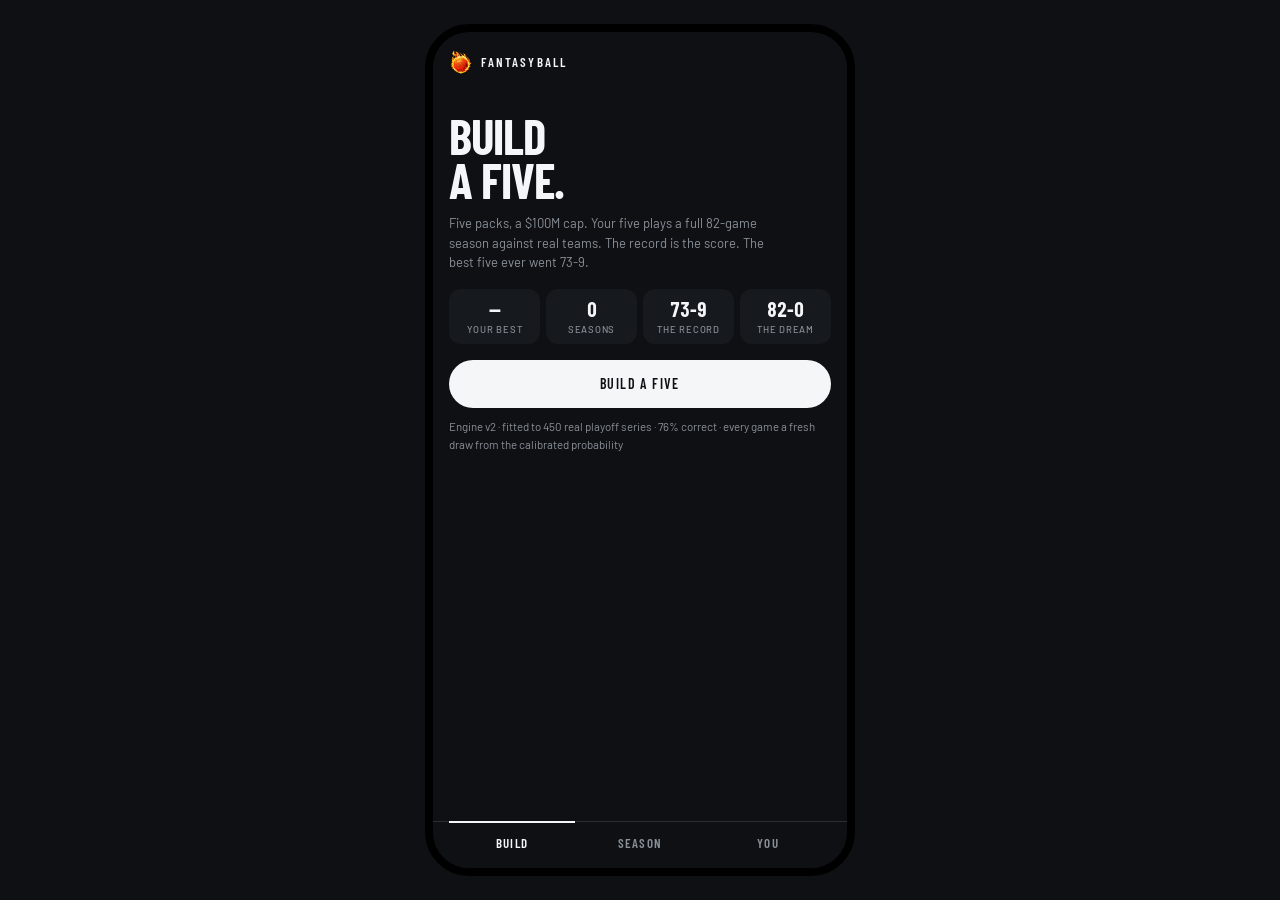
==== index.html @ 0dfe7b35 "v3: season loop, Barlow, embedded fonts" ====
<!doctype html><html lang="en"><head><meta charset="utf-8"><meta name="viewport" content="width=device-width,initial-scale=1,viewport-fit=cover"><title>Fantasyball</title><meta name="theme-color" content="#0E1013">
<!-- fonts are embedded below: Barlow Condensed (display) + Barlow (body), OFL -->
<meta name="apple-mobile-web-app-capable" content="yes"><meta name="apple-mobile-web-app-status-bar-style" content="black-translucent"><meta name="apple-mobile-web-app-title" content="Fantasyball"><meta name="mobile-web-app-capable" content="yes">
<link rel="apple-touch-icon" href="[data-uri]"><link rel="icon" href="[data-uri]">
<link rel="manifest" href="data:application/manifest+json,{&quot;name&quot;:&quot;Fantasyball&quot;,&quot;short_name&quot;:&quot;Fantasyball&quot;,&quot;display&quot;:&quot;standalone&quot;,&quot;background_color&quot;:&quot;%230E1013&quot;,&quot;theme_color&quot;:&quot;%230E1013&quot;,&quot;start_url&quot;:&quot;.&quot;}">
<style>@font-face{font-family:"FBDisp";font-weight:500;font-display:swap;src:url([data-uri]) format("woff2")}
@font-face{font-family:"FBDisp";font-weight:600;font-display:swap;src:url([data-uri]) format("woff2")}
@font-face{font-family:"FBDisp";font-weight:700;font-display:swap;src:url([data-uri]) format("woff2")}
@font-face{font-family:"FBBody";font-weight:400;font-display:swap;src:url([data-uri]) format("woff2")}
@font-face{font-family:"FBBody";font-weight:500;font-display:swap;src:url([data-uri]) format("woff2")}
@font-face{font-family:"FBBody";font-weight:600;font-display:swap;src:url([data-uri]) format("woff2")}
@font-face{font-family:"FBBody";font-weight:700;font-display:swap;src:url([data-uri]) format("woff2")}
/* The approved mockups rendered with the Archivo fonts installed on Jay's machine; the app was
   loading Google's build of the same family, whose digits differ. Prefer the local fonts when
   present, fall through to Google's when not. */
/* ============================================================================
   FANTASYBALL — surface. Graphite and ink, Archivo Narrow numerals, flat panels
   with no borders, one white pill per screen. Hot orange appears only on a stat
   you lead and on the "now" tile. The flame ball is the only warm thing on the
   chrome. See DESIGN.md.
   ============================================================================ */
:root{--bg:#0E1013;--panel:#16191E;--panel2:#1D2127;--line:#2A2F36;--ink:#F5F6F7;--muted:#8A9099;--hot:#FF5A1F;
  --disp:"FBDisp","Barlow Condensed",sans-serif;--body:"FBBody","Barlow",sans-serif;
  /* the tier card keeps its own tokens */
  --gold:#FFD24A;--green:#3FE08A;--pop:#2C6FD1;--line2:#27395E;--mut:#8A9099;--red:#D8112B;--hype:"FBDisp","Barlow Condensed",sans-serif;--cyan:#F5F6F7;--ice:#8A9099;--coral:#FF5A1F;--orange:#FF5A1F;--blue:#2A2F36;--txt:#F5F6F7;--dim:#8A9099;--panel-c:#16191E}
*{box-sizing:border-box;margin:0;padding:0}
html,body{background:var(--bg);color:var(--ink);font-family:var(--body);font-size:16px;-webkit-font-smoothing:antialiased}
#app{min-height:100vh;display:flex;justify-content:center}
.phone{width:100%;max-width:430px;min-height:100vh;position:relative;background:var(--bg);display:flex;flex-direction:column;overflow:hidden}
@media(min-width:700px){#app{padding:24px 0}.phone{min-height:calc(100vh - 48px);border-radius:44px;border:8px solid #000}}
button,input{font:inherit;color:inherit}button{background:none;border:0;cursor:pointer;-webkit-tap-highlight-color:transparent;text-align:left}
.stage{position:relative;flex:1;padding:18px 16px 30px;display:flex;flex-direction:column}.stage>*:not(.court){position:relative}
.court{display:none}

/* chrome */
.top{display:flex;align-items:center;justify-content:space-between;padding:18px 16px 0}
.brand{display:flex;align-items:center;gap:8px;cursor:pointer}.brand .ball{font-size:0;width:24px;height:24px;background:url([data-uri]) center/contain no-repeat;display:block}
.brand b{font:600 13px/1 var(--disp);letter-spacing:.16em}
.streak{font:500 12px/1 var(--body);color:var(--muted)}
.tabs{position:sticky;bottom:0;margin-top:auto;display:flex;gap:2px;padding:0 16px calc(6px + env(safe-area-inset-bottom));background:var(--bg);border-top:1px solid var(--line);z-index:6}
.tabs span{flex:1;text-align:center;font:600 13px/1 var(--disp);letter-spacing:.08em;text-transform:uppercase;color:var(--muted);padding:14px 4px 12px;border-top:2px solid transparent;margin-top:-1px;cursor:pointer}
.tabs span i{display:none}.tabs span.on{color:var(--ink);border-top-color:var(--ink)}

/* type utilities */
.kick{font:600 12px/1 var(--disp);letter-spacing:.08em;text-transform:uppercase;color:var(--muted)}
.h{font:600 39px/.92 var(--disp);letter-spacing:-.01em;text-transform:uppercase}
.sub{font:400 13px/1.55 var(--body);color:var(--muted);margin:10px 0 0}.sub.dim{font-size:11.5px}
.big-cta{margin-top:18px;display:block;width:100%;text-align:center;padding:17px;border-radius:999px;background:var(--ink);color:var(--bg);font:600 14px/1 var(--disp);letter-spacing:.1em;text-transform:uppercase}
.big-cta em{display:block;font:400 11px/1 var(--body);letter-spacing:0;text-transform:none;color:#4a4f57;margin-top:6px;font-style:normal}
.g2{flex:1;padding:14px 10px;border-radius:999px;border:1px solid var(--line);background:transparent;text-align:center;font:600 12.5px/1 var(--disp);letter-spacing:.08em;text-transform:uppercase;color:var(--ink)}
.g2 em{display:block;font:400 10.5px/1.3 var(--body);letter-spacing:0;text-transform:none;color:var(--muted);margin-top:5px;font-style:normal}
.g2.wide{width:100%;margin-top:14px}.g2.hot{background:var(--ink);color:var(--bg);border-color:var(--ink)}.g2.hot em{color:#4a4f57}.g2[disabled]{opacity:.4}
.row2{display:flex;gap:8px;margin-top:10px}
.panel{background:var(--panel);border-radius:16px;padding:14px 16px}

/* record / hero */
.rec{margin-top:22px;display:flex;align-items:flex-end;justify-content:space-between;gap:12px}
.rec .rings{display:none}
.rec .big{font:600 22px/1 var(--disp);letter-spacing:.04em;text-transform:uppercase}
.rec .big small{display:block;font:400 12px/1.4 var(--body);color:var(--muted);letter-spacing:0;text-transform:none;margin-top:7px}
.rec .side{text-align:right;font:400 11px/1.3 var(--body);color:var(--muted);flex:none}.rec .side b{display:block;font:700 31px/1 var(--disp);letter-spacing:-.02em;color:var(--ink);font-variant-numeric:tabular-nums;margin-top:5px}
.tname{display:flex;align-items:baseline;justify-content:space-between;margin-top:22px;gap:8px}.tname b{font:600 20px/1 var(--disp);letter-spacing:.04em;text-transform:uppercase}.tname span{font:400 11px/1 var(--body);color:var(--muted)}
.capline{margin-top:10px;font:400 11px/1 var(--body);color:var(--muted);text-align:right}

/* rows */
.ppl{margin-top:12px;background:var(--panel);border-radius:16px;overflow:hidden}
.pr{display:grid;grid-template-columns:30px 1fr auto;gap:10px;align-items:center;padding:11px 14px;border-top:1px solid var(--line);cursor:pointer;border-left:0}
.pr:first-child{border-top:0}.pr.off{opacity:.4;cursor:default}
.pr .pos{font:600 11px/1 var(--disp);letter-spacing:.06em;color:var(--muted)}
.pr .nm{font:600 15px/1 var(--disp);letter-spacing:.02em;min-width:0}
.pr .nm em{display:block;font:400 11px/1.3 var(--body);color:var(--muted);margin-top:4px;white-space:nowrap;overflow:hidden;text-overflow:ellipsis}
.pr .st{display:flex;flex-direction:column;align-items:flex-end;gap:3px;font-variant-numeric:tabular-nums}
.pr .st i{font:400 10px/1 var(--body);color:var(--muted);font-style:normal;white-space:nowrap}.pr .st i b{font:600 13px/1 var(--disp);color:var(--ink);margin-left:4px}
.pr .st i b.g{color:var(--hot)}.pr .st i b.r{color:var(--muted)}
.pr .pr\${font:700 15px/1 var(--disp);color:var(--ink);font-variant-numeric:tabular-nums}
.ptag{display:inline-block;font:600 9.5px/1 var(--disp);letter-spacing:.08em;text-transform:uppercase;color:var(--muted);margin-right:7px}
.pr.t-holo .pos,.pr.t-gold .pos{color:var(--ink)}

/* team stat cells */
.adv{margin-top:12px;display:grid;grid-template-columns:repeat(4,1fr);background:var(--panel);border-radius:16px;padding:16px 6px;gap:14px 0}
.adv div{text-align:center;cursor:pointer}.adv b{display:block;font:600 22px/1 var(--disp);font-variant-numeric:tabular-nums}.adv b.g{color:var(--hot)}.adv b.r{color:var(--muted)}
.adv i{display:block;font:500 10.5px/1 var(--body);color:var(--muted);margin-top:7px;font-style:normal;letter-spacing:.04em}.adv u{display:none}

/* wheel */
.wheel{margin-top:18px;background:var(--panel);border-radius:16px;height:340px;overflow:hidden;position:relative}
.wheel:before,.wheel:after{content:"";position:absolute;left:0;right:0;height:100px;z-index:2;pointer-events:none}
.wheel:before{top:0;background:linear-gradient(180deg,var(--panel),transparent)}.wheel:after{bottom:0;background:linear-gradient(0deg,var(--panel),transparent)}
.wrow{height:54px;display:flex;align-items:center;gap:12px;padding:0 16px;color:var(--muted);border-bottom:1px solid var(--line);position:relative;border-left:4px solid transparent}
.wrow .dot{width:10px;height:10px;border-radius:50%;flex:none;background:var(--tc1);box-shadow:0 0 0 2px var(--tc2) inset}
.wrow .wyr{font:600 19px/1 var(--disp);width:78px;flex:none;font-variant-numeric:tabular-nums}
.wrow b{flex:1;font:600 19px/1 var(--disp);letter-spacing:.03em;text-transform:uppercase;min-width:0;overflow:hidden;text-overflow:ellipsis;white-space:nowrap}
.wrow em{font:400 12px/1 var(--body);font-style:normal;flex:none}
.wrow.hit{color:var(--ink);background:var(--panel2);border-left-color:var(--tc1);height:60px}.wrow.hit .wyr{color:var(--tc2)}
.wmark{position:absolute;right:10px;top:50%;transform:translateY(-50%);z-index:3;color:var(--hot);font-size:14px}
.lockbtn{margin-top:16px;display:block;width:100%;text-align:center;padding:17px;border-radius:999px;background:var(--ink);color:var(--bg);font:600 14px/1 var(--disp);letter-spacing:.1em;text-transform:uppercase}
.lockbtn:disabled{opacity:.4}.lockbtn em{display:block;font:400 11px/1 var(--body);letter-spacing:0;text-transform:none;color:#4a4f57;margin-top:6px;font-style:normal}
.picked{display:flex;gap:6px;margin-top:14px;flex-wrap:wrap}
.picked span{font:600 12px/1 var(--disp);letter-spacing:.06em;text-transform:uppercase;padding:8px 11px;border-radius:999px;background:var(--panel);color:var(--ink);font-variant-numeric:tabular-nums}

/* pack */
.packwrap{margin-top:20px}
.packtop{padding:16px 16px 0}
.pkseason{font:700 13px/1 var(--disp);letter-spacing:.08em;color:var(--muted);font-variant-numeric:tabular-nums}
.pkteam{font:700 24px/1.05 var(--disp);letter-spacing:.02em;text-transform:uppercase;margin-top:4px}
.pkmeta{display:flex;justify-content:space-between;align-items:baseline;gap:12px;margin-top:9px;font:400 11.5px/1.3 var(--body);color:var(--muted)}
.pkmeta .kboard{display:flex;gap:10px;overflow-x:auto;padding:16px 0 6px;scroll-snap-type:x proximity;scrollbar-width:none}.kboard::-webkit-scrollbar{display:none}
.kcol{flex:none;width:158px;scroll-snap-align:start}.kcol .kc{margin-bottom:10px;min-height:206px}
.kchead{display:flex;align-items:baseline;justify-content:space-between;padding:0 2px 7px;border-bottom:1px solid var(--line);margin-bottom:9px}
.kchead b{font:600 13px/1 var(--disp);letter-spacing:.08em}.kchead i{font:400 11px/1 var(--body);color:var(--muted);font-style:normal}
.kchead.filled b,.kchead.filled i{color:var(--hot)}

/* the v2 tier card, in Archivo Narrow */
  /* ===== card board ===== */
  .kboard{display:flex;gap:10px;overflow-x:auto;padding:2px 12px 12px;scroll-snap-type:x proximity;
    -webkit-overflow-scrolling:touch;scrollbar-width:none;}
  .kboard::-webkit-scrollbar{display:none;}
  .kcol{flex:none;width:152px;scroll-snap-align:start;}
  .kchead{display:flex;align-items:baseline;justify-content:space-between;padding:0 2px 6px;
    border-bottom:1px solid var(--line2);margin-bottom:8px;}
  .kchead b{font-family:var(--hype);font-weight:800;font-size:13px;letter-spacing:.02em;}
  .kchead i{font-style:normal;font:600 9.5px var(--body);color:var(--mut);}
  .kchead.filled b{color:var(--green);}
  .kc{position:relative;border-radius:14px;overflow:hidden;margin-bottom:9px;cursor:pointer;isolation:isolate;
    border:1.5px solid var(--tier);box-shadow:0 5px 18px rgba(0,0,0,.45);transition:transform .1s,opacity .18s;}
  .kc:active{transform:scale(.975);}
  .kc.no{opacity:.34;cursor:not-allowed;} .kc.gone{opacity:.2;cursor:not-allowed;}
  .kbg{position:absolute;inset:0;z-index:-2;background:var(--bgc);}
  .kc:before{content:"";position:absolute;inset:0;z-index:-1;opacity:.45;
    background:linear-gradient(118deg,transparent 12%,rgba(255,255,255,.2) 34%,transparent 52%);}
  .kc.holo:before{opacity:.85;background:linear-gradient(118deg,rgba(44,111,209,.32),rgba(77,168,255,.24) 34%,
    rgba(255,210,74,.26) 62%,rgba(255,106,26,.28));}
  .khead{position:relative;z-index:2;display:flex;align-items:center;justify-content:space-between;padding:8px 9px 2px;}
  .kovr{display:flex;align-items:baseline;gap:3px;}
  .kovr b{font-family:var(--hype);font-weight:800;font-size:16px;letter-spacing:-.02em;line-height:1;}
  .kovr span{font:700 6.5px var(--body);letter-spacing:.1em;color:rgba(255,255,255,.55);}
  .kovr b.kdef{margin-left:5px;color:#8FC4FF;}
  .rovr.def{color:#8FC4FF;} .dovr small,.pkovr small{font-size:.7em;color:#8FC4FF;font-weight:700;} .pheadovr b small{font-size:14px;color:var(--mut);margin:0 1px;}
  .kprice{font-family:var(--hype);font-weight:800;font-size:16px;letter-spacing:-.03em;color:var(--gold);line-height:1;}
  .kprice small{font-size:8px;} .kprice.over{color:var(--red);}
  .kval{position:absolute;left:0;top:0;bottom:0;width:3px;background:var(--gold);z-index:3;}
  .kbody{position:relative;z-index:2;padding:2px 9px 9px;}
  .kname{font-family:var(--hype);font-weight:800;font-size:17px;line-height:1;letter-spacing:-.03em;text-transform:uppercase;}
  .kmeta{display:flex;align-items:center;gap:5px;margin-top:4px;flex-wrap:wrap;}
  .kfirst{font:600 9.5px var(--body);color:rgba(255,255,255,.62);}
  .kjer{font:700 9px var(--disp);color:rgba(255,255,255,.4);}
  .kpos{font:700 7px var(--body);letter-spacing:.08em;padding:2px 5px;border-radius:4px;
    background:rgba(255,255,255,.14);color:rgba(255,255,255,.85);}
  .kacc{display:flex;gap:3px;margin-top:6px;height:15px;overflow:hidden;white-space:nowrap;}
  .koff{margin-top:6px;font:700 8.5px var(--body);letter-spacing:.05em;color:var(--gold);
    background:rgba(255,210,74,.12);border:1px solid rgba(255,210,74,.3);border-radius:5px;padding:3px 5px;}
  .koff b{color:#fff;}
  .acc{font:700 6.5px var(--body);letter-spacing:.09em;padding:2px 5px;border-radius:4px;
    border:1px solid rgba(255,255,255,.24);color:rgba(255,255,255,.8);white-space:nowrap;}
  .acc.mvp{background:var(--gold);border-color:var(--gold);color:#191203;font-weight:800;}
  .kbig{display:flex;margin-top:9px;border-top:1px solid rgba(255,255,255,.13);padding-top:8px;}
  .kbig div{flex:1;text-align:center;}
  .kbig b{display:block;font-family:var(--hype);font-weight:800;font-size:18px;letter-spacing:-.03em;line-height:1;}
  .kbig span{display:block;font:700 6.5px var(--body);letter-spacing:.11em;color:rgba(255,255,255,.5);margin-top:2px;}
  .ksml{display:flex;margin-top:7px;padding-top:6px;border-top:1px solid rgba(255,255,255,.09);}
  .ksml div{flex:1;text-align:center;}
  .ksml b{display:block;font:700 11.5px var(--body);line-height:1;color:#ded8ff;}
  .ksml span{display:block;font:700 6px var(--body);letter-spacing:.1em;color:rgba(255,255,255,.4);margin-top:2px;}
  .ksigned{position:absolute;inset:0;z-index:4;display:grid;place-items:center;background:rgba(8,6,24,.55);
    font-family:var(--hype);font-weight:800;font-size:12px;letter-spacing:.14em;color:var(--pop);transform:rotate(-9deg);}
    .krole{font:800 8px var(--body);letter-spacing:.1em;color:var(--gold);
    background:rgba(255,210,74,.13);border:1px solid rgba(255,210,74,.3);
    border-radius:5px;padding:3px 7px;white-space:nowrap;max-width:66%;overflow:hidden;text-overflow:ellipsis;}
  .kcovtag{font:800 6.5px var(--body);letter-spacing:.1em;color:#FFB27A;
    background:rgba(255,154,77,.16);border:1px solid rgba(255,154,77,.34);
    border-radius:4px;padding:2px 5px;margin-left:4px;}

/* ===== card, v1 proportions: role + price, first over LAST, meta, three big, four small ===== */
.kc{color:var(--ink);display:flex;flex-direction:column;border-radius:14px}
.kc.t-holo{border-color:#F5C518;box-shadow:0 0 0 1px rgba(245,197,24,.3),0 6px 20px rgba(0,0,0,.5)}
.kc.t-gold{border-color:#C9A227;border-width:2px}.kc.t-silver{border-color:#9AA5B1;border-width:1.5px}.kc.t-bronze{border-color:#A9713B;border-width:1.5px}
.kc .khead{padding:9px 10px 0}
.kc .krole{font:800 8px var(--body);letter-spacing:.11em;color:var(--tier);background:color-mix(in srgb,var(--tier) 13%,transparent);border:1px solid color-mix(in srgb,var(--tier) 42%,transparent);border-radius:5px;padding:3px 7px}
.kc .kprice{font-family:var(--hype);font-weight:800;font-size:17px;letter-spacing:-.03em;color:var(--gold)}.kc .kprice small{font-size:8px}
.kc .kbody{padding:7px 10px 10px;display:flex;flex-direction:column;flex:1}
.kc .kfirst{font:500 11px/1 var(--body);color:rgba(255,255,255,.55)}
.kc .kname{font-family:var(--hype);font-weight:800;font-size:21px;line-height:1;letter-spacing:-.035em;text-transform:uppercase;margin-top:3px;display:block;height:auto}
.kc .kname.n14{font-size:19px}.kc .kname.n17{font-size:16px;letter-spacing:-.045em}.kc .kname.n21{font-size:14px;letter-spacing:-.05em}
.kc .kmeta{display:flex;align-items:center;gap:6px;margin-top:6px;height:16px}
.kc .kjer{font:700 10px var(--body);color:rgba(255,255,255,.38)}
.kc .kpos{font:700 7.5px var(--body);letter-spacing:.09em;padding:3px 6px;border-radius:4px;background:rgba(255,255,255,.13);color:rgba(255,255,255,.8)}
.kc .kacc{display:none}
.kc .koff{margin-top:6px;height:20px;display:flex;align-items:center;font:700 8.5px var(--body);letter-spacing:.05em;color:var(--gold);background:rgba(255,210,74,.1);border:1px solid rgba(255,210,74,.28);border-radius:5px;padding:0 6px}
.kc .koff.empty{display:none}
.kc .kbig{margin-top:auto;padding-top:12px;border-top:1px solid rgba(255,255,255,.13)}
.kc .kbig b{font-family:var(--hype);font-weight:800;font-size:24px;letter-spacing:-.04em}
.kc .kbig span{font:700 6.5px var(--body);letter-spacing:.13em;color:rgba(255,255,255,.45);margin-top:4px}
.kc .ksml{margin-top:10px;padding-top:9px;border-top:1px solid rgba(255,255,255,.1)}
.kc .ksml b{font:700 13px var(--body);color:rgba(255,255,255,.92)}
.kc .ksml span{font:700 6px var(--body);letter-spacing:.11em;color:rgba(255,255,255,.38);margin-top:3px}
.kc.gone{opacity:.24}.kc.no{opacity:.34}

.kc.gone{opacity:.3}.kc.no{opacity:.34;cursor:default}

/* bracket / run */
.brk{margin-top:14px;display:flex;flex-direction:column;gap:8px}
.rnd{display:grid;grid-template-columns:56px 1fr;gap:10px;align-items:stretch}
.rnd .rl{font:600 11px/1 var(--disp);letter-spacing:.08em;text-transform:uppercase;color:var(--muted);writing-mode:vertical-rl;transform:rotate(180deg);text-align:center}
.rnd.won .rl{color:var(--ink)}.rnd.lost .rl,.rnd.now .rl{color:var(--hot)}
.ser{background:var(--panel);border-radius:16px;padding:13px 14px;display:grid;grid-template-columns:1fr auto;gap:8px;align-items:center}
.ser b{font:600 15px/1 var(--disp);letter-spacing:.04em;text-transform:uppercase}.ser b em{font:400 11px/1 var(--body);color:var(--muted);font-style:normal;margin-left:7px;text-transform:none;letter-spacing:0}
.ser .g{display:flex;gap:4px;margin-top:8px}.ser .g i{width:16px;height:6px;border-radius:3px;background:var(--panel2)}.ser .g i.w{background:var(--ink)}.ser .g i.l{background:var(--line)}
.ser .sc{font:700 22px/1 var(--disp);font-variant-numeric:tabular-nums;text-align:right}.ser .sc.l{color:var(--muted)}.ser .sc small{display:block;font:400 10px/1 var(--body);color:var(--muted);margin-top:5px}
.rnd.sealed .ser{opacity:.45}.rnd.sealed .ser b{color:var(--muted)}
.hero{background:var(--panel);border-radius:16px;overflow:hidden}
.hh{padding:16px 16px 10px}.hteam{font:600 28px/.95 var(--disp);letter-spacing:.02em;text-transform:uppercase;margin-top:8px;cursor:pointer}
.hyr{margin-top:8px;font:400 11.5px/1.4 var(--body);color:var(--muted);font-variant-numeric:tabular-nums}.hyr b{color:var(--ink);font-weight:600}
.hstats{display:grid;grid-template-columns:repeat(4,1fr);padding:6px 10px 2px}.hstats div{text-align:center;padding:8px 2px}
.hstats b{display:block;font:700 22px/1 var(--disp);font-variant-numeric:tabular-nums}.hstats b.g{color:var(--hot)}.hstats b.r{color:var(--muted)}
.hstats i{display:block;font:500 10px/1 var(--body);color:var(--muted);margin-top:6px;font-style:normal;letter-spacing:.04em}
.hread{margin:8px 16px 0;font:400 12px/1.55 var(--body);color:var(--muted)}.hread b{color:var(--ink);font-weight:600}
.hcta{margin:14px 16px 16px;display:flex;gap:8px}.hcta span{flex:1;text-align:center;padding:15px 8px;border-radius:999px;font:600 12.5px/1 var(--disp);letter-spacing:.08em;text-transform:uppercase;cursor:pointer}
.hcta .p{background:var(--ink);color:var(--bg)}.hcta .s{border:1px solid var(--line);color:var(--ink)}
.muwrap{margin:12px 12px 0;background:var(--panel2);border-radius:16px;overflow:hidden}
.muhead{display:flex;justify-content:space-between;padding:10px 14px 6px;font:600 10.5px/1 var(--disp);letter-spacing:.08em;text-transform:uppercase;color:var(--muted)}
.murow{display:grid;grid-template-columns:1fr 34px 1fr;align-items:center;border-top:1px solid var(--line)}.murow>i{text-align:center;font:600 10.5px/1 var(--disp);color:var(--muted);font-style:normal}
.mu{padding:10px 14px;cursor:pointer;min-width:0}.mu.b{text-align:right}
.mu b{display:block;font:600 14px/1 var(--disp);letter-spacing:.03em;text-transform:uppercase;white-space:nowrap;overflow:hidden;text-overflow:ellipsis}
.mu em{display:block;font:400 11px/1.3 var(--body);color:var(--muted);font-style:normal;margin-top:4px;white-space:nowrap;overflow:hidden;text-overflow:ellipsis}
.mu .ptag{margin:0 6px 0 0}.mu.b .ptag{margin:0 0 0 6px}
.proj{grid-column:1/-1;display:flex;margin-top:10px}.proj div{flex:1;text-align:center;font:500 10px/1 var(--body);color:var(--muted);letter-spacing:.04em}
.proj div b{display:block;font:700 20px/1 var(--disp);color:var(--ink);margin-bottom:6px;font-variant-numeric:tabular-nums}.proj div b.g{color:var(--hot)}.proj div b.r{color:var(--muted)}
.cta2{grid-column:1/-1;display:flex;gap:8px;margin-top:12px}.cta2 span{flex:1;text-align:center;padding:14px 8px;border-radius:999px;font:600 12.5px/1 var(--disp);letter-spacing:.08em;text-transform:uppercase;cursor:pointer}
.cta2 .p{background:var(--ink);color:var(--bg)}.cta2 .s{border:1px solid var(--line);color:var(--ink)}
.sc3{grid-column:1/-1;font:400 11.5px/1.5 var(--body);color:var(--muted);margin-top:8px}.sc3 b{color:var(--ink);font-weight:600}

/* result */
.lost{margin-top:14px;background:var(--panel);border-radius:16px;overflow:hidden}
.lost .lh{padding:16px}.lost .lk{font:600 11.5px/1 var(--disp);letter-spacing:.08em;text-transform:uppercase;color:var(--muted)}
.lost .lt{font:700 39px/1 var(--disp);letter-spacing:-.02em;margin-top:8px;font-variant-numeric:tabular-nums}
.lost .lt small{display:block;font:400 12px/1.4 var(--body);color:var(--muted);letter-spacing:0;margin-top:8px}
.lost.win .lt{color:var(--hot)}
.les{border-top:1px solid var(--line)}.lesh{padding:12px 16px 2px;font:600 11.5px/1 var(--disp);letter-spacing:.08em;text-transform:uppercase;color:var(--muted)}
.lr{display:grid;grid-template-columns:50px 1fr;gap:12px;padding:11px 16px;border-top:1px solid var(--line);align-items:start}
.lr b{font:700 18px/1 var(--disp);font-variant-numeric:tabular-nums;color:var(--muted)}.lr b.g{color:var(--hot)}.lr b.r{color:var(--ink)}
.lr .k{font:600 12px/1 var(--disp);letter-spacing:.06em;text-transform:uppercase}.lr .k u{text-decoration:none;border-bottom:1px solid var(--line);cursor:pointer}
.lr .t{font:400 11.5px/1.5 var(--body);color:var(--muted);margin-top:5px}
.swap{margin:12px 16px 0;background:var(--panel2);border-radius:16px;overflow:hidden}
.swap .sh{padding:11px 14px 4px;font:600 11px/1 var(--disp);letter-spacing:.08em;text-transform:uppercase;color:var(--hot)}
.swap .pair{display:grid;grid-template-columns:1fr 26px 1fr;align-items:center;padding:6px 14px 10px;gap:6px}
.swap .pc b{display:block;font:600 14px/1 var(--disp);letter-spacing:.03em;text-transform:uppercase}.swap .pc em{display:block;font:400 10.5px/1.4 var(--body);color:var(--muted);font-style:normal;margin-top:5px}
.swap .pc.in b{color:var(--hot)}.swap .arr{text-align:center;color:var(--muted)}
.swap .why{padding:0 14px 12px;font:400 11.5px/1.5 var(--body);color:var(--muted)}.swap .why b{color:var(--ink);font-weight:600}.swap .why .m{color:var(--hot);font-weight:700;font-family:var(--disp)}

/* record card */
.tierlab{display:flex;justify-content:space-between;margin:18px 0 0;font:600 11px/1 var(--disp);letter-spacing:.08em;text-transform:uppercase;color:var(--muted)}.tierlab b{color:var(--ink);font-variant-numeric:tabular-nums}
.heat{margin-top:10px;display:grid;grid-template-columns:repeat(6,1fr);gap:6px}
.heat div{aspect-ratio:1;border-radius:8px;display:flex;flex-direction:column;align-items:center;justify-content:center;font:600 11px/1 var(--disp);background:var(--panel);color:var(--muted);position:relative;cursor:pointer}
.heat div i{font:400 9px/1 var(--body);font-style:normal;margin-top:4px;opacity:.8}
.heat div.p:after{content:"";position:absolute;right:5px;top:5px;width:5px;height:5px;border-radius:50%;background:currentColor}
.heat .w1{background:var(--panel2);color:var(--ink)}.heat .w2{background:#3b3f46;color:var(--ink)}.heat .w3{background:var(--ink);color:var(--bg)}
.heat .l1,.heat .l2,.heat .l3{background:var(--panel);color:var(--muted)}.heat .l3{opacity:.55}
.heat .cf{background:var(--panel);color:var(--hot);outline:1px solid var(--hot);outline-offset:-1px}
.legend2{display:flex;gap:14px;margin-top:12px;font:400 10.5px/1 var(--body);color:var(--muted);flex-wrap:wrap}.legend2 i{display:inline-block;width:9px;height:9px;border-radius:2px;margin-right:5px;vertical-align:-1px}

/* search */
.search{margin-top:14px;width:100%;padding:14px 16px;border-radius:16px;border:0;background:var(--panel);color:var(--ink);font:400 14px var(--body)}.search::placeholder{color:var(--muted)}

/* sheets */
.scrim{position:fixed;inset:0;background:rgba(14,16,19,.72);z-index:8}
.sheet{position:fixed;left:50%;transform:translateX(-50%);width:100%;max-width:430px;bottom:0;z-index:9;border-radius:16px 16px 0 0;background:var(--panel);padding:14px 16px calc(16px + env(safe-area-inset-bottom));max-height:92vh;overflow:auto}
.sheet .grab{width:36px;height:4px;border-radius:2px;background:var(--line);margin:0 auto 14px}
.sheet .sk{font:500 12px/1 var(--body);color:var(--muted)}
.sheet .sn{font:600 31px/.95 var(--disp);letter-spacing:-.01em;text-transform:uppercase;margin-top:8px}.sheet .sn small{font:400 13px/1 var(--body);color:var(--muted);text-transform:none;letter-spacing:0;margin-left:8px}
.sheet .sd{font:400 12.5px/1.55 var(--body);color:var(--muted);margin-top:10px}.sheet .sd b{color:var(--ink);font-weight:600}
.sheet .form{margin-top:10px;padding:10px 12px;border-radius:8px;background:var(--panel2);font:500 12px/1 var(--body);color:var(--muted);font-variant-numeric:tabular-nums}
.dist{margin-top:16px;position:relative;height:64px;display:flex;align-items:flex-end;gap:3px}.dist i{flex:1;background:var(--panel2);border-radius:2px 2px 0 0;display:block;min-height:1px}
.dist .mk{position:absolute;top:0;bottom:0;width:2px;background:var(--hot)}.dist .mk b{position:absolute;top:-16px;left:6px;font:600 10px/1 var(--disp);color:var(--hot);white-space:nowrap}
.dist .mk.y{background:var(--ink)}.dist .mk.y b{color:var(--ink)}
.dl{display:flex;justify-content:space-between;font:400 10.5px/1 var(--body);color:var(--muted);margin-top:8px}

/* player sheet */
.sheet.ps{padding:0;display:flex;flex-direction:column;max-height:92vh;overflow:hidden}
.psbody{padding:0 0 10px;overflow:auto;flex:1}
.psfoot{padding:12px 16px calc(14px + env(safe-area-inset-bottom));background:var(--panel);border-top:1px solid var(--line);display:flex;gap:8px}.psfoot .g2{margin:0}.psfoot .row2{margin:0;flex:1}
.band{padding:16px 16px 15px;background:var(--club);position:relative;overflow:hidden}
.band .grab{background:rgba(255,255,255,.45)}
.band .jer{position:absolute;right:14px;top:8px;font:700 72px/1 var(--disp);color:rgba(255,255,255,.16);letter-spacing:-.03em}
.ph2{display:flex;justify-content:space-between;align-items:flex-start;gap:10px;position:relative}
.ph2 .kick{color:rgba(255,255,255,.78)}
.pn2{font:600 34px/.9 var(--disp);letter-spacing:-.005em;text-transform:uppercase;margin-top:6px;color:#fff}
.pn2 span{display:block;font:400 13px/1 var(--body);color:rgba(255,255,255,.78);text-transform:none;letter-spacing:0;margin-bottom:5px}
.price2{text-align:right;flex:none}.price2 b{display:block;font:700 25px/1 var(--disp);color:#fff;font-variant-numeric:tabular-nums}.price2 b.dim{opacity:.5}.price2 i{display:block;font:400 10.5px/1 var(--body);color:rgba(255,255,255,.7);margin-top:5px;font-style:normal}
.badges{display:flex;gap:6px;align-items:center;margin-top:12px;flex-wrap:wrap;position:relative}
.role{font:600 11px/1 var(--disp);letter-spacing:.08em;text-transform:uppercase;padding:7px 11px;border-radius:999px;border:1px solid rgba(255,255,255,.55);color:#fff;background:none}
.acc2{font:700 11px/1 var(--disp);letter-spacing:.06em;text-transform:uppercase;padding:7px 11px;border-radius:999px;background:#fff;color:#111}
.tierchip{margin-left:auto;font:500 11px/1 var(--body);color:rgba(255,255,255,.78)}
.avg{margin:14px 16px 0;display:grid;grid-template-columns:repeat(6,1fr);background:var(--panel2);border-radius:16px;padding:15px 4px}
.avg div{text-align:center}.avg b{display:block;font:600 25px/1 var(--disp);font-variant-numeric:tabular-nums}.avg i{display:block;font:500 10px/1 var(--body);color:var(--muted);margin-top:7px;font-style:normal;letter-spacing:.05em}
.avgcap{margin:9px 16px 0;display:flex;justify-content:space-between;font:400 10.5px/1.4 var(--body);color:var(--muted);gap:8px;flex-wrap:wrap;font-variant-numeric:tabular-nums}
.grp2{margin:18px 16px 0;padding-left:0;border:0}
.gh2{display:flex;justify-content:space-between;align-items:baseline;font:600 11.5px/1 var(--disp);letter-spacing:.08em;text-transform:uppercase}.gh2 b{color:var(--muted)}.gh2 span{font:400 11px/1 var(--body);color:var(--muted);letter-spacing:0;text-transform:none}
.bar2{display:grid;grid-template-columns:58px 1fr 46px;align-items:center;gap:10px;margin-top:10px;cursor:pointer}
.bar2 .bl{font:400 12px/1 var(--body);color:var(--muted)}
.trk2{height:5px;border-radius:3px;background:var(--panel2);position:relative}.trk2 i{position:absolute;left:0;top:0;bottom:0;border-radius:3px;background:var(--ink)}
.trk2 u{position:absolute;top:-3px;bottom:-3px;width:2px;background:var(--muted)}
.trk2 b{position:absolute;right:-46px;top:-5px;width:44px;text-align:right;font:600 14px/1 var(--disp);color:var(--ink);font-variant-numeric:tabular-nums}
.bar2.lead .trk2 i{background:var(--hot)}.bar2.lead .trk2 b{color:var(--hot)}
.legend3{margin:14px 16px 0;font:400 10.5px/1.4 var(--body);color:var(--muted)}.legend3 i{display:inline-block;width:10px;height:2px;background:var(--muted);vertical-align:3px;margin-right:5px}.legend3 span+span{margin-left:12px}
.sw{margin:18px 16px 0;display:grid;grid-template-columns:1fr 1fr;gap:12px}
.swc{border-left:3px solid var(--hot);padding-left:11px}.swc b{display:block;font:600 11.5px/1 var(--disp);letter-spacing:.08em;text-transform:uppercase;color:var(--hot);margin-bottom:8px}
.swc span{display:block;font:500 12px/1.5 var(--body);color:var(--ink);margin-top:5px}.swc span:before{content:"+ ";color:var(--hot);font-weight:700}
.swc.w{border-left-color:var(--line)}.swc.w b{color:var(--muted)}.swc.w span{color:var(--muted);font-weight:400}.swc.w span:before{content:"– ";color:var(--muted)}
.grid{margin:14px 16px 0;display:grid;grid-template-columns:repeat(4,1fr);gap:12px 8px}
.grid div{text-align:center;cursor:pointer}.grid b{display:block;font:600 16px/1 var(--disp);font-variant-numeric:tabular-nums}.grid b.g{color:var(--hot)}.grid b.r{color:var(--muted)}
.grid i{display:block;font:500 10px/1 var(--body);color:var(--muted);margin-top:6px;font-style:normal}.grid em{display:block;font:400 9.5px/1 var(--body);color:var(--muted);opacity:.7;margin-top:4px;font-style:normal}
.cardwrap{margin:0 0 4px;display:none}
.serbox,.hist,.hbar,.sernote{display:none}
/* score bug */
.bug{background:var(--panel2);border-radius:16px;padding:16px 14px;display:grid;grid-template-columns:1fr auto 1fr;align-items:start;gap:8px}
.bug .side{min-width:0}.bug .side.r{text-align:right}
.bug .nm{font:600 14px/1 var(--disp);letter-spacing:.06em;text-transform:uppercase;white-space:nowrap;overflow:hidden;text-overflow:ellipsis}
.bug .nm i{display:inline-block;width:10px;height:10px;border-radius:50%;margin-right:7px;font-style:normal;vertical-align:-1px}
.bug .sub{height:16px;overflow:hidden;white-space:nowrap;font:400 11px/16px var(--body);color:var(--muted);margin-top:5px}
.bug .sc{font:700 44px/1 var(--disp);font-variant-numeric:tabular-nums;margin-top:10px;letter-spacing:-.02em}
.bug .mid{text-align:center;font:400 11px/1.45 var(--body);color:var(--muted);padding:2px 6px 0;flex:none}
.bugcap{display:flex;justify-content:space-between;gap:10px;margin:10px 2px 0;font:400 11px/1.3 var(--body);color:var(--muted)}
.hero .hcta{margin-top:14px}.hero .hcta .g2.wide{margin-top:8px}
/* ===== card: v1 look — tier body, card ratio, stats pinned low, ⓘ overlay ===== */
.kc{aspect-ratio:auto;color:#fff}
.kc .kacc{display:flex;gap:3px;margin-top:6px;height:15px;overflow:hidden;white-space:nowrap}.kc .kacc:empty{display:none}.kc.noacc .kacc{display:none}
.kc .kstats{margin-top:auto}.kc .kbig{margin-top:0}
.kc .kinfo{position:absolute;right:8px;bottom:8px;z-index:5;width:22px;height:22px;border-radius:50%;border:1px solid rgba(255,255,255,.35);background:rgba(0,0,0,.45);color:#fff;font:700 11px/1 var(--body);display:grid;place-items:center;cursor:pointer;padding:0}
.kc .kinfo:active{background:rgba(255,255,255,.2)}
.five5{margin-top:18px;display:grid;grid-template-columns:repeat(5,1fr);gap:6px}
.f5{background:var(--panel);border-radius:12px;padding:9px 6px;text-align:center;min-height:56px}.f5.on{background:var(--panel2);cursor:pointer}
.f5 i{display:block;font:600 10px/1 var(--disp);letter-spacing:.08em;color:var(--muted);font-style:normal}.f5 b{display:block;font:600 12px/1.1 var(--disp);margin-top:6px;white-space:nowrap;overflow:hidden;text-overflow:ellipsis}.f5 b.open{color:var(--muted);font-weight:400}.f5 em{display:block;font:400 10px/1 var(--body);color:var(--muted);margin-top:3px;font-style:normal;font-variant-numeric:tabular-nums}
.f5.on i{color:var(--hot)}
/* ===== pick screen v5 — wash, two-line header, dock ===== */
.stage.draft{padding:8px 16px 150px}
.phone.drafting{background:linear-gradient(180deg,color-mix(in srgb,var(--c1) 34%,var(--bg)) 0%,color-mix(in srgb,var(--c1) 10%,var(--bg)) 260px,var(--bg) 520px)}
.phone.drafting .top{background:transparent}
.hdY{margin-top:6px;display:flex;justify-content:space-between;align-items:flex-end}
.hdY .n{font:600 13px/1 var(--disp);letter-spacing:.14em;text-transform:uppercase;color:var(--muted)}.hdY .n i{display:inline-block;width:10px;height:10px;border-radius:50%;background:var(--c1);margin-right:8px;vertical-align:1px}
.hdY .nn,.hdY .yr{font:700 39px/.9 var(--disp);letter-spacing:-.01em;text-transform:uppercase;margin-top:4px;font-variant-numeric:tabular-nums}.hdY .yr{color:var(--muted)}
.dock{position:fixed;left:50%;transform:translateX(-50%);width:100%;max-width:430px;bottom:0;z-index:7;background:var(--panel);border-radius:22px 22px 0 0;padding:12px 12px calc(14px + env(safe-area-inset-bottom))}
.dock .cap{display:flex;justify-content:space-between;align-items:baseline;margin-bottom:10px;padding:0 4px;font:400 11px/1 var(--body);color:var(--muted)}.dock .cap b{font:700 22px/1 var(--disp);color:var(--ink);font-variant-numeric:tabular-nums}
.dock .five5{margin-top:0}.dock .f5{background:var(--panel2)}.dock .f5.on{background:var(--bg)}
.stage.draft ~ .tabs{display:none}
.kboard{margin-top:16px}.kchead{padding:0 2px 8px}.kchead b{font:600 13px/1 var(--disp);letter-spacing:.08em}.kchead i{font:400 11px/1 var(--body);color:var(--muted);font-style:normal}
/* card v5 */
.kc .khead{justify-content:space-between;align-items:center}
.kc .kprice{font-family:var(--disp);font-weight:700;font-size:17px;letter-spacing:0;color:#fff;font-variant-numeric:tabular-nums}.kc .kprice small{font-size:9px}
.kc .kdots{font:700 14px/1 var(--disp);letter-spacing:.06em;color:rgba(255,255,255,.55);background:none;border:0;padding:2px 0 2px 8px;cursor:pointer}
.kc .kname{font-family:var(--disp);font-weight:600;font-size:22px;letter-spacing:.01em;height:24px}
.kc .kname.n14{letter-spacing:-.01em}.kc .kname.n17{letter-spacing:-.02em;font-size:20px}.kc .kname.n21{letter-spacing:-.03em;font-size:17px}
.kc .kfirst{font:500 11px/1 var(--body);color:rgba(255,255,255,.75)}
.ktag{margin-top:6px;height:20px}.ktag span{display:inline-block;font:700 8.5px var(--body);letter-spacing:.12em;text-transform:uppercase;padding:4px 7px;border-radius:5px;background:rgba(255,255,255,.14);color:#fff;white-space:nowrap}
.kmeta3{margin-top:7px;font:500 10px var(--body);color:rgba(255,255,255,.62);letter-spacing:.02em;height:14px;white-space:nowrap;overflow:hidden}.kmeta3 b{color:#fff}
.kc .kbig b{font-family:var(--disp);font-weight:700;font-size:21px;letter-spacing:0;font-variant-numeric:tabular-nums}.kc .kbig span{font:700 8px var(--body);letter-spacing:.14em;color:rgba(255,255,255,.7);margin-top:4px}
.kc .ksml b{font-family:var(--disp);font-weight:600;font-size:13px;font-variant-numeric:tabular-nums}.kc .ksml span{font:700 7.5px var(--body);letter-spacing:.12em;color:rgba(255,255,255,.62);margin-top:3px}
.kc .kmeta,.kc .kacc,.kc .koff,.kc .kinfo,.kc .krole{display:none}
/* profile v2 */
.sheet.ps.wash{background:linear-gradient(180deg,color-mix(in srgb,var(--c1) 34%,#0A1430) 0%,color-mix(in srgb,var(--c1) 10%,#0A1430) 220px,#0A1430 420px)}
.ph{margin-top:6px}.ph .r1{display:flex;justify-content:space-between;align-items:baseline;font:600 13px/1 var(--disp);letter-spacing:.14em;text-transform:uppercase;color:var(--muted)}.ph .r1 i{display:inline-block;width:10px;height:10px;border-radius:50%;background:var(--c1);margin-right:8px;vertical-align:1px}
.ph .first{font:500 14px/1 var(--body);color:var(--muted);margin-top:10px}
.ph .r2{display:flex;justify-content:space-between;align-items:baseline;margin-top:4px;gap:10px}.ph .r2 b{font:700 39px/.9 var(--disp);letter-spacing:-.01em;text-transform:uppercase;font-variant-numeric:tabular-nums;min-width:0}.ph .r2 b:first-child{white-space:nowrap;overflow:hidden;text-overflow:ellipsis}
.tagline{display:flex;align-items:center;gap:10px;margin-top:12px}.tagline .ktag{margin:0;height:auto}.tagline .ktag span{background:var(--ink);color:var(--bg);font-size:9.5px}.tagline em{font:500 12px/1 var(--body);color:var(--muted);font-style:normal}
.rolewhy{margin:8px 0 0;font:400 12px/1.45 var(--body);color:var(--muted)}
.ps .avg{margin-top:14px}

/* card type, pinned: no synthesized weights, gold money, bold names */
.kc .kname,.kc .kname.n14,.kc .kname.n17,.kc .kname.n21{font-family:var(--disp);font-weight:700}
.kc .kprice{font-family:var(--disp);font-weight:700;color:var(--gold)}.kc .kprice small{color:var(--gold)}
.kc .kbig b{font-family:var(--disp);font-weight:700;font-size:21px;letter-spacing:0}
.kc .ksml b{font-family:var(--disp);font-weight:600}
.kchead b{font-family:var(--disp);font-weight:600}

/* ===== card CSS lifted verbatim from the approved mockup (v4-12, option a) ===== */
.khead{position:relative;z-index:2;display:flex;align-items:center;justify-content:space-between;padding:8px 9px 2px;}
.kprice{font-family:var(--hype);font-weight:800;font-size:16px;letter-spacing:-.03em;color:var(--gold);line-height:1;}
.kprice small{font-size:8px;}
.kbody{position:relative;z-index:2;padding:2px 9px 9px;}
.kname{font-family:var(--hype);font-weight:800;font-size:17px;line-height:1;letter-spacing:-.03em;text-transform:uppercase;}
.kmeta{display:flex;align-items:center;gap:5px;margin-top:4px;flex-wrap:wrap;}
.kfirst{font:600 9.5px var(--body);color:rgba(255,255,255,.62);}
.kjer{font:700 9px var(--disp);color:rgba(255,255,255,.4);}
.kpos{font:700 7px var(--body);letter-spacing:.08em;padding:2px 5px;border-radius:4px;
    background:rgba(255,255,255,.14);color:rgba(255,255,255,.85);}
.kbig{display:flex;margin-top:9px;border-top:1px solid rgba(255,255,255,.13);padding-top:8px;}
.kbig div{flex:1;text-align:center;}
.kbig b{display:block;font-family:var(--hype);font-weight:800;font-size:18px;letter-spacing:-.03em;line-height:1;}
.kbig span{display:block;font:700 6.5px var(--body);letter-spacing:.11em;color:rgba(255,255,255,.5);margin-top:2px;}
.ksml{display:flex;margin-top:7px;padding-top:6px;border-top:1px solid rgba(255,255,255,.09);}
.ksml div{flex:1;text-align:center;}
.ksml b{display:block;font:700 11.5px var(--body);line-height:1;color:#ded8ff;}
.ksml span{display:block;font:700 6px var(--body);letter-spacing:.1em;color:rgba(255,255,255,.4);margin-top:2px;}
.kmeta2{display:flex;gap:5px;align-items:center;margin-top:6px;flex-wrap:wrap;font:600 9px var(--body);color:rgba(255,255,255,.7)}
.kmeta2 span{white-space:nowrap}
.ktag{margin-top:6px}
.kmeta3{margin-top:7px;font:500 10px var(--body);color:rgba(255,255,255,.62);letter-spacing:.02em}
.kcol{flex:none;width:152px}
.kchead{display:flex;align-items:baseline;justify-content:space-between;padding:0 2px 6px;border-bottom:1px solid var(--line);margin-bottom:8px}
.kchead b{font:600 13px/1 var(--disp);letter-spacing:.08em}
.kchead i{font:400 11px/1 var(--body);color:var(--muted);font-style:normal}
.kchead.filled b,.kchead.filled i{color:var(--hot)}
.kcol{flex:none;width:152px;scroll-snap-align:start;}
.kchead{display:flex;align-items:baseline;justify-content:space-between;padding:0 2px 6px;
    border-bottom:1px solid var(--line2);margin-bottom:8px;}
.kchead b{font-family:var(--hype);font-weight:800;font-size:13px;letter-spacing:.02em;}
.kchead i{font-style:normal;font:600 9.5px var(--body);color:var(--mut);}
.kchead.filled b{color:var(--green);}
.kc{position:relative;border-radius:14px;overflow:hidden;margin-bottom:9px;cursor:pointer;isolation:isolate;
    border:1.5px solid var(--tier);box-shadow:0 5px 18px rgba(0,0,0,.45);transition:transform .1s,opacity .18s;}
.kc:active{transform:scale(.975);}
.kc.no{opacity:.34;cursor:not-allowed;}
.kc.gone{opacity:.2;cursor:not-allowed;}
.kc:before{content:"";position:absolute;inset:0;z-index:-1;opacity:.45;
    background:linear-gradient(118deg,transparent 12%,rgba(255,255,255,.2) 34%,transparent 52%);}
.kc.holo:before{opacity:.85;background:linear-gradient(118deg,rgba(44,111,209,.32),rgba(77,168,255,.24) 34%,
    rgba(255,210,74,.26) 62%,rgba(255,106,26,.28));}
.kcovtag{font:800 6.5px var(--body);letter-spacing:.1em;color:#FFB27A;
    background:rgba(255,154,77,.16);border:1px solid rgba(255,154,77,.34);
    border-radius:4px;padding:2px 5px;margin-left:4px;}
.kc{color:#fff;margin-bottom:9px}
.pair .kc{width:152px;margin:0}
.kc.narrow .kname{font-family:var(--disp);font-weight:600;font-size:22px;letter-spacing:.01em}
.kc.narrow .kbig b{font-family:var(--disp);font-weight:700;font-size:20px;letter-spacing:0}
.kc.narrow .krole{font-family:var(--disp);font-weight:600;font-size:10px;letter-spacing:.08em}
.kc.narrow .kprice{font-family:var(--disp);font-weight:700;font-size:16px}
.kc.narrow .ksml b{font-family:var(--disp);font-weight:600;font-size:12px}
.kc.narrow .kfirst,.kc.narrow .kbig span,.kc.narrow .ksml span,.kc.narrow .kjer{font-family:var(--body)}
</style><style>
.kc .kinfo{position:absolute;right:8px;bottom:8px;z-index:5;width:22px;height:22px;border-radius:50%;border:1px solid rgba(255,255,255,.35);background:rgba(0,0,0,.45);color:#fff;font:700 11px/1 var(--body);display:grid;place-items:center}
.kchead.filled b,.kchead.filled i{color:var(--hot)}
.railC .kchead{border-bottom-color:var(--c1)}
.railC .kchead b{color:var(--c2)}
</style><style>
.kc.narrow .kname{font-family:var(--disp);font-weight:600;font-size:22px;letter-spacing:.01em}
.kc.narrow .kbig b{font-family:var(--disp);font-weight:700;font-size:21px;letter-spacing:0;font-variant-numeric:tabular-nums}
.kc.narrow .krole{font-family:var(--disp);font-weight:600;font-size:10px;letter-spacing:.08em}
.kc.narrow .kprice{font-family:var(--disp);font-weight:700;font-size:17px;letter-spacing:0}
.kc.narrow .ksml b{font-family:var(--disp);font-weight:600;font-size:12.5px;font-variant-numeric:tabular-nums}
.kc.narrow .kfirst,.kc.narrow .kbig span,.kc.narrow .ksml span,.kc.narrow .kjer,.kc.narrow .kpos{font-family:var(--body)}
</style><style>
.kchead{padding:0 2px 8px}
.kchead b{font:600 13px/1 var(--disp);letter-spacing:.08em}
.kchead i{font:400 11px/1 var(--body);color:var(--muted);font-style:normal}
.kc .kright{display:flex;align-items:center;gap:6px}
.kc .kinfo{position:static;width:20px;height:20px;border-radius:50%;border:1px solid rgba(255,255,255,.4);background:rgba(0,0,0,.3);color:#fff;font:700 10px/1 var(--body);display:grid;place-items:center}
.kc .kinfo.mid{width:24px;height:24px;font-size:11px}
</style><style>
/* legibility: labels up a notch */
.kc.narrow .kbig span{font-size:8px;letter-spacing:.14em;color:rgba(255,255,255,.7);margin-top:4px}
.kc.narrow .ksml span{font-size:7.5px;letter-spacing:.12em;color:rgba(255,255,255,.62);margin-top:3px}
.kc.narrow .ksml b{font-size:13px}
.kc.narrow .kjer{font-size:11px;color:rgba(255,255,255,.6)}
.kc.narrow .kpos{font-size:8.5px;letter-spacing:.09em;color:#fff;background:rgba(255,255,255,.2);padding:3px 6px}
.kc.narrow .kfirst{font-size:11px;color:rgba(255,255,255,.75)}
/* variant a: price in the head, blended ⓘ, role under the name */
.kc.va .khead{justify-content:space-between}
.kc .kinfo.blend{position:static;width:20px;height:20px;border:0;background:transparent;color:rgba(255,255,255,.45);font:600 12px/1 var(--body);display:grid;place-items:center}
.kc.va .krole{font-size:9.5px}
</style><style>
.kc .khead{justify-content:space-between;align-items:center}
.kc .kinfo.blend.l{position:static;width:20px;height:20px;border:0;background:transparent;color:rgba(255,255,255,.5);font:600 12px/1 var(--body);display:grid;place-items:center;margin-left:-4px}
.kc .kinfo.word{position:static;width:auto;height:auto;border:0;background:transparent;color:rgba(255,255,255,.5);font:600 8.5px/1 var(--body);letter-spacing:.14em;padding:0}
.kc .kinfo.corner{position:static;width:18px;height:18px;border-radius:5px;border:0;background:rgba(255,255,255,.14);color:rgba(255,255,255,.85);font:700 10px/1 var(--body);display:grid;place-items:center}
</style><style>
.kc .kdots{font:700 14px/1 var(--disp);letter-spacing:.06em;color:rgba(255,255,255,.55)}
.grid2 .kc{margin:0}
</style><style>
.kc .kname{font-weight:700!important}
.kc .kprice{color:#FFD24A!important}
/* a: accents — tag, price, dividers in the secondary */
.kc.va .ktag span{background:var(--acc);color:#0a0a0a}
.kc.va .kprice{color:var(--acc)!important}
.kc.va .kbig{border-top-color:var(--acc)}
.kc.va .kdots{color:var(--acc)}
/* b: split body — primary above the stats, secondary-tinted stats floor */
.kc.vb .kbig{border-top:0}
.kc.vb .ktag span{background:rgba(255,255,255,.16)}
/* c: primary body, secondary stripe on the left edge + secondary numerals */
.kc.vc .kstripe{position:absolute;left:0;top:0;bottom:0;width:5px;background:var(--acc);z-index:2}
.kc.vc .kbig b{color:var(--acc)}
.kc.vc .kprice{color:var(--acc)!important}
.grid3 .kc{width:auto;margin:0}

/* ===== final card decisions: one frame for every man, white money, no accent ===== */
.kc{border:1.5px solid rgba(255,255,255,.28)!important;box-shadow:0 5px 16px rgba(0,0,0,.45)!important}
.kc:before,.kc.holo:before{display:none!important}
.kc .kprice,.kc .kprice small{color:#F5F6F7!important}
.kc .ktag span{background:rgba(255,255,255,.14)!important;color:#fff!important;border:0!important}
.kc .kbig{border-top-color:rgba(255,255,255,.13)!important}
.kc .kdots{color:rgba(255,255,255,.55)!important}
.hdY .hdl{min-width:0;flex:1}.hdY .yr{flex:none;white-space:nowrap;margin-left:12px}
.hdY .nn.l10{font-size:32px}.hdY .nn.l12{font-size:27px}

/* profile header: match the mock — price never wraps, grab centred, tighter name block */
.sheet.ps .grab{display:block;width:36px;height:4px;margin:0 auto 12px;background:var(--line);border-radius:2px}
.ph .r2 b.pr{white-space:nowrap;flex:none}
.ph .r2 b:first-child{font-size:39px}.ph .first{margin-top:8px}.ph .r2{margin-top:2px}
.tagline{margin-top:12px}.rolewhy{margin-top:6px}

/* profile: one left edge for everything — the body carries the 16px gutter, the blocks no longer inset themselves */
.psbody{padding:12px 16px 10px}
.ps .avg,.ps .avgcap,.ps .grp2,.ps .legend3,.ps .sw{margin-left:0;margin-right:0}
.ps .avg{margin-top:14px}
/* option a: the club's second colour on the card frame */
.kc{border:1.5px solid var(--frame,rgba(255,255,255,.28))!important}
/* ===== season loop ===== */
:root{--volt:#D9FF3A}
.big{font:700 49px/.9 var(--disp);letter-spacing:-.02em;text-transform:uppercase;margin-top:22px}.big small{display:block;font:400 13px/1.5 var(--body);color:var(--muted);letter-spacing:0;text-transform:none;margin-top:12px;max-width:320px}
.cells{margin-top:16px;display:grid;grid-template-columns:repeat(4,1fr);gap:6px}.cells div{background:var(--panel);border-radius:12px;padding:10px 4px;text-align:center}.cells b{display:block;font:700 20px/1 var(--disp);font-variant-numeric:tabular-nums;letter-spacing:-.01em}.cells i{display:block;font:500 9.5px/1 var(--body);color:var(--muted);margin-top:6px;font-style:normal;letter-spacing:.08em;text-transform:uppercase}.cells b.volt{color:var(--volt)}
.rec2{margin-top:22px;text-align:center}.rec2 .num{font:700 96px/.85 var(--disp);letter-spacing:-.03em;font-variant-numeric:tabular-nums}.rec2 .num.volt{color:var(--volt)}.rec2 .num.mut{color:var(--muted)}.rec2 .lab{font:600 12px/1 var(--disp);letter-spacing:.14em;text-transform:uppercase;color:var(--muted);margin-top:12px}
.stage .five5{margin-top:18px}.stage .f5{background:var(--panel)}.stage .f5.on{background:var(--panel);cursor:pointer}.stage .f5.on i{color:var(--muted)}
.ladder{margin-top:18px;background:var(--panel);border-radius:16px;overflow:hidden}.ladder .r{display:grid;grid-template-columns:34px 1fr auto;gap:10px;align-items:center;padding:10px 14px;border-top:1px solid var(--line);font:500 13px/1 var(--body)}.ladder .r:first-child{border-top:0}
.ladder .r .k{font:600 12px/1 var(--disp);color:var(--muted)}.ladder .r b{font:700 15px/1 var(--disp);font-variant-numeric:tabular-nums}.ladder .r em{font-style:normal;color:var(--muted);font-size:11px;margin-left:6px}
.ladder .r.you{background:var(--panel2)}.ladder .r.you b,.ladder .r.you .k{color:var(--volt)}.ladder .r.dim{opacity:.6}
.les{margin-top:16px;background:var(--panel);border-radius:16px;padding:12px 14px}.les h2{font:600 12px/1 var(--disp);letter-spacing:.14em;text-transform:uppercase;color:var(--muted)}.les .l{display:grid;grid-template-columns:52px 1fr;gap:10px;padding:9px 0;border-top:1px solid var(--line);align-items:start;cursor:pointer}.les .l:first-of-type{border-top:0;margin-top:6px}.les .l b{font:700 16px/1 var(--disp);font-variant-numeric:tabular-nums}.les .l b.r{color:var(--muted)}.les .l b.h{color:var(--volt)}.les .l .k{font:600 12px/1 var(--disp);letter-spacing:.06em;text-transform:uppercase}.les .l .t{font:400 12px/1.45 var(--body);color:var(--muted);margin-top:4px}
.hist{margin-top:14px}.hist .h{display:grid;grid-template-columns:1fr auto auto;gap:10px;padding:10px 0;border-top:1px solid var(--line);align-items:center}.hist .h b{font:700 18px/1 var(--disp);font-variant-numeric:tabular-nums}.hist .h span{font:400 12px/1.3 var(--body);color:var(--muted)}.hist .h em{font:600 11px/1 var(--disp);letter-spacing:.08em;color:var(--muted);font-style:normal;text-transform:uppercase}.hist .h.best b{color:var(--volt)}
.stage .big-cta{margin-top:16px}
/* long names: one line, scaled by length — never wrap into the tag */
.kc.narrow .kname{white-space:nowrap;overflow:visible;height:24px;font-size:22px;letter-spacing:.01em}
.kc.narrow .kname.n14{font-size:20px;letter-spacing:0}
.kc.narrow .kname.n17{font-size:17.5px;letter-spacing:-.01em}
.kc.narrow .kname.n21{font-size:14.5px;letter-spacing:-.02em}
/* names: a touch smaller and tighter, fewer size steps */
.kc.narrow .kname{font-size:20px;letter-spacing:-.015em;height:23px}
.kc.narrow .kname.n14{font-size:18.5px;letter-spacing:-.02em}
.kc.narrow .kname.n17{font-size:16.5px;letter-spacing:-.025em}
.kc.narrow .kname.n21{font-size:14px;letter-spacing:-.03em}
.wheel.live{cursor:pointer}.wheel.live:active{filter:brightness(1.12)}
.wheelstage{display:flex;flex-direction:column;justify-content:center;min-height:calc(100vh - 260px)}
.bbtop{display:flex;align-items:baseline;gap:10px;margin-top:8px}.bbtop b{font:700 31px/1 var(--disp);font-variant-numeric:tabular-nums;color:var(--volt)}.bbtop span{font:400 11.5px/1.35 var(--body);color:var(--muted)}
.bbrow{display:grid;grid-template-columns:30px 1fr;gap:8px;padding:8px 0;border-top:1px solid var(--line);cursor:pointer}.bbrow.same{opacity:.55;cursor:default}
.bbrow i{font:600 11px/1.3 var(--disp);letter-spacing:.08em;color:var(--muted);font-style:normal}.bbrow b{font:700 14px/1.2 var(--disp);letter-spacing:.02em;text-transform:uppercase}.bbrow span{display:block;font:400 11.5px/1.4 var(--body);color:var(--muted);margin-top:2px}
.bbnote{margin-top:8px;font:400 11px/1.4 var(--body);color:var(--muted)}
/* best-five comparison: slot | yours | best */
.bbhead{display:grid;grid-template-columns:34px 1fr 1fr;gap:8px;margin-top:10px;font:600 10px/1 var(--disp);letter-spacing:.14em;text-transform:uppercase;color:var(--muted)}
.bbrow{display:grid;grid-template-columns:34px 1fr 1fr;gap:8px;padding:9px 0;border-top:1px solid var(--line);align-items:start;cursor:default}.bbrow.same{opacity:.55}
.bbrow>i{font:600 11px/1.3 var(--disp);letter-spacing:.08em;color:var(--muted);font-style:normal}.bbrow>i em{display:block;font:700 12px/1.2 var(--disp);font-style:normal;margin-top:4px;letter-spacing:0}.bbrow>i em.up{color:var(--volt)}.bbrow>i em.dn{color:var(--muted)}
.bbman{min-width:0;cursor:pointer}.bbman .nm{display:block;font:700 14px/1.15 var(--disp);letter-spacing:.02em;text-transform:uppercase;white-space:nowrap;overflow:hidden;text-overflow:ellipsis}.bbman.best .nm{color:var(--volt)}
.bbman .rp{display:block;font:500 9.5px/1.3 var(--body);letter-spacing:.06em;text-transform:uppercase;color:var(--muted);margin-top:2px;white-space:nowrap;overflow:hidden;text-overflow:ellipsis}
.bbman em{display:block;font:400 10.5px/1.35 var(--body);color:var(--muted);font-style:normal;margin-top:3px;white-space:nowrap}.bbman em b{font:600 11px var(--disp);color:var(--ink);font-variant-numeric:tabular-nums}
.bbkeep{font:500 11px/1.3 var(--body);color:var(--muted);align-self:center}
.bbrow span{display:initial}
.f5.oop i u{text-decoration:none;color:var(--hot);font-weight:700}
.oopnote{margin-top:8px;font:400 11.5px/1.45 var(--body);color:var(--muted)}
.bbman em{white-space:nowrap;overflow:hidden;text-overflow:ellipsis}
.luck{margin-top:10px;font:400 12px/1.4 var(--body);color:var(--muted)}.luck b{font:700 13px var(--disp);color:var(--ink);font-variant-numeric:tabular-nums}.luck b.volt{color:var(--volt)}.luck b.mut{color:var(--muted)}.luck span{display:block;font-size:11px}
.phone.drafting:not(:has(.hdY)){background:var(--bg)}
.choice{display:block;width:100%;text-align:left;margin-top:12px;padding:16px 18px;border-radius:16px;background:var(--panel);border:0;color:var(--ink);cursor:pointer}.choice b{display:block;font:700 18px/1 var(--disp);letter-spacing:.02em;text-transform:uppercase}.choice span{display:block;font:400 12px/1.45 var(--body);color:var(--muted);margin-top:6px}.choice.soon{opacity:.5;cursor:default}
.bbman em.ovr{display:flex;gap:6px;align-items:baseline;margin-top:6px;white-space:nowrap}.bbman em.ovr b{font:700 17px/1 var(--disp);color:var(--ink);font-variant-numeric:tabular-nums}.bbman em.ovr i{font:600 8px/1 var(--body);letter-spacing:.12em;color:var(--muted);font-style:normal;margin-right:4px}
/* ===== card, laid-back (option a): no sheen, no shadow, thin neutral frame; the club is a tint, not a highlight ===== */
.kc{background:var(--bgc)!important;border:1px solid rgba(255,255,255,.14)!important;box-shadow:none!important}
.kc:before,.kc .kbg{display:none!important}
.kc .ktag span{background:rgba(255,255,255,.12)!important}
.kc .kbig{border-top-color:rgba(255,255,255,.10)!important}
.kc.no{opacity:.45}.kc.gone{opacity:.25}
/* the header wash and the profile wash come down to match the cards */
.phone.drafting{background:linear-gradient(180deg,color-mix(in srgb,var(--c1) 22%,var(--bg)) 0%,color-mix(in srgb,var(--c1) 6%,var(--bg)) 240px,var(--bg) 460px)}
.sheet.ps.wash{background:linear-gradient(180deg,color-mix(in srgb,var(--c1) 22%,#0A1430) 0%,color-mix(in srgb,var(--c1) 6%,#0A1430) 200px,#0A1430 380px)}
.kchead{border-bottom-color:rgba(255,255,255,.12)}
/* slot picker */
.slotsheet .kick{margin-top:4px}.slotgrid{display:grid;gap:6px;margin-top:12px}
.slotopt{display:grid;grid-template-columns:36px 1fr auto;gap:10px;align-items:center;text-align:left;padding:11px 12px;border-radius:12px;background:var(--panel2);border:1px solid transparent;color:var(--ink);cursor:pointer}
.slotopt i{font:700 13px/1 var(--disp);letter-spacing:.08em;font-style:normal;color:var(--muted)}.slotopt b{font:600 13px/1 var(--disp);letter-spacing:.02em;text-transform:uppercase}.slotopt em{font:400 11px/1 var(--body);color:var(--muted);font-style:normal;font-variant-numeric:tabular-nums}
.slotopt.nat{border-color:var(--volt)}.slotopt.nat i,.slotopt.nat em{color:var(--volt)}.slotopt.taken{opacity:.4;cursor:default}.slotopt.no{opacity:.4;cursor:default}
/* compact comparison: slot | yours name | ovr off def | best name | ovr off def */
.cmphead,.cmprow{display:grid;grid-template-columns:34px 1fr 24px 24px 24px 1fr 24px 24px 24px;gap:4px;align-items:center}
.cmphead{margin-top:10px;font:600 8.5px/1 var(--disp);letter-spacing:.1em;text-transform:uppercase;color:var(--muted);text-align:center}.cmphead .ya,.cmphead .yb{text-align:left;padding-left:2px}
.cmprow{padding:8px 0;border-top:1px solid var(--line)}.cmprow.same{opacity:.5}
.cmpsl i{display:block;font:600 11px/1 var(--disp);letter-spacing:.08em;color:var(--muted);font-style:normal}.cmpsl em{display:block;font:700 11px/1 var(--disp);margin-top:4px;font-style:normal}.cmpsl em.up{color:var(--volt)}.cmpsl em.dn{color:var(--muted)}
.cmpman{min-width:0;padding-left:2px;cursor:pointer}.cmpman .nm{display:block;font:700 12.5px/1.1 var(--disp);letter-spacing:.02em;text-transform:uppercase;white-space:nowrap;overflow:hidden;text-overflow:ellipsis}.cmpman.b .nm{color:var(--volt)}.cmpman .rp{display:block;font:500 8.5px/1.2 var(--body);letter-spacing:.04em;text-transform:uppercase;color:var(--muted);margin-top:2px;white-space:nowrap;overflow:hidden;text-overflow:ellipsis}
.cmpn{font:600 12px/1 var(--disp);font-variant-numeric:tabular-nums;text-align:center;color:var(--muted)}.cmpn.b{color:var(--ink)}
.why{margin-top:12px;padding-top:10px;border-top:1px solid var(--line)}.why b{display:block;font:600 10px/1 var(--disp);letter-spacing:.14em;text-transform:uppercase;color:var(--volt);margin-bottom:6px}.why span{display:block;font:400 12px/1.5 var(--body);color:var(--ink);margin-top:3px}
/* long names fade at the right edge instead of shrinking or wrapping */
.kc.narrow .kname{overflow:hidden!important;white-space:nowrap!important;-webkit-mask-image:linear-gradient(90deg,#000 0,#000 calc(100% - 26px),transparent 100%);mask-image:linear-gradient(90deg,#000 0,#000 calc(100% - 26px),transparent 100%)}
/* card small row: OFF · DEF (percentiles) · USG · 3PAr (fit) */
.kc .ksml.kod4 b{font-size:15px}.kc .ksml.kod4 div:nth-child(-n+2) b{font-size:17px}
</style></head><body><div id="app"><div style="padding:40px 20px;font:500 14px/1.5 -apple-system,Archivo,sans-serif;color:#8A9099">Loading Fantasyball…</div></div><pre id="bootlog" hidden></pre><script>window.__t0=Date.now();window.__log=function(m){var b=document.getElementById("bootlog");if(b)b.textContent+="\n"+m+" · "+(Date.now()-window.__t0)+"ms";};window.onerror=function(m,s,l,c){window.__log("ERROR "+m+" @ "+l+":"+c);};window.__log("boot 1 · scripts start");</script>
<script>const BEATBALL_V2=JSON.parse("{\"meta\":{\"built\":\"2026-09-08\",\"seasons\":[\"1996-97\",\"1997-98\",\"1998-99\",\"1999-00\",\"2000-01\",\"2001-02\",\"2002-03\",\"2003-04\",\"2004-05\",\"2005-06\",\"2006-07\",\"2007-08\",\"2008-09\",\"2009-10\",\"2010-11\",\"2011-12\",\"2012-13\",\"2013-14\",\"2014-15\",\"2015-16\",\"2016-17\",\"2017-18\",\"2018-19\",\"2019-20\",\"2020-21\",\"2021-22\",\"2022-23\",\"2023-24\",\"2024-25\",\"2025-26\"],\"engine\":\"v2\",\"pgKeys\":[\"pts\",\"reb\",\"ast\",\"stl\",\"blk\",\"tov\",\"fgm\",\"fga\",\"fg3m\",\"fg3a\",\"ftm\",\"fta\"],\"advKeys\":[\"usg\",\"ts\",\"efg\",\"threePAr\",\"ftr\",\"astPct\",\"rebPct\",\"orebPct\",\"drebPct\",\"tovPct\",\"ortg\",\"drtg\",\"netrtg\",\"pace\",\"pie\"],\"q\":{\"all\":{\"usg\":[0.044,0.088,0.095,0.1,0.104,0.107,0.11,0.112,0.113,0.116,0.117,0.119,0.121,0.122,0.123,0.125,0.126,0.127,0.128,0.129,0.13,0.131,0.133,0.134,0.135,0.136,0.136,0.137,0.138,0.139,0.14,0.14,0.141,0.142,0.143,0.144,0.144,0.145,0.146,0.147,0.147,0.148,0.149,0.15,0.151,0.151,0.152,0.153,0.153,0.154,0.155,0.156,0.156,0.157,0.158,0.159,0.159,0.16,0.161,0.161,0.162,0.162,0.163,0.164,0.164,0.165,0.166,0.166,0.167,0.167,0.168,0.169,0.169,0.17,0.17,0.171,0.172,0.172,0.173,0.174,0.174,0.175,0.176,0.176,0.177,0.177,0.178,0.179,0.179,0.18,0.18,0.181,0.181,0.182,0.182,0.183,0.183,0.184,0.184,0.185,0.186,0.186,0.187,0.187,0.188,0.189,0.189,0.19,0.191,0.191,0.192,0.193,0.193,0.194,0.195,0.195,0.196,0.196,0.197,0.198,0.198,0.199,0.2,0.201,0.201,0.202,0.203,0.204,0.205,0.205,0.206,0.207,0.208,0.209,0.21,0.21,0.211,0.212,0.213,0.214,0.214,0.215,0.216,0.217,0.218,0.219,0.219,0.22,0.221,0.222,0.223,0.224,0.224,0.225,0.227,0.227,0.228,0.229,0.23,0.231,0.232,0.234,0.234,0.235,0.237,0.238,0.239,0.24,0.241,0.242,0.244,0.245,0.246,0.247,0.249,0.25,0.252,0.253,0.255,0.257,0.258,0.261,0.262,0.264,0.267,0.269,0.271,0.273,0.275,0.279,0.282,0.285,0.288,0.291,0.296,0.301,0.308,0.314,0.323,0.337,0.402],\"ts\":[0.338,0.404,0.423,0.434,0.439,0.445,0.45,0.454,0.457,0.46,0.462,0.464,0.467,0.469,0.471,0.473,0.474,0.476,0.477,0.479,0.48,0.482,0.483,0.484,0.486,0.487,0.488,0.489,0.491,0.491,0.492,0.494,0.495,0.496,0.497,0.498,0.499,0.5,0.5,0.501,0.502,0.503,0.504,0.504,0.505,0.506,0.507,0.508,0.509,0.51,0.51,0.511,0.512,0.513,0.513,0.514,0.515,0.516,0.516,0.517,0.517,0.518,0.519,0.519,0.52,0.521,0.521,0.522,0.523,0.523,0.524,0.524,0.525,0.526,0.526,0.527,0.527,0.528,0.529,0.529,0.53,0.531,0.531,0.532,0.532,0.533,0.533,0.534,0.534,0.535,0.536,0.536,0.537,0.537,0.538,0.538,0.539,0.54,0.54,0.541,0.541,0.542,0.542,0.543,0.544,0.544,0.545,0.545,0.546,0.547,0.547,0.548,0.548,0.549,0.549,0.55,0.551,0.551,0.552,0.552,0.553,0.554,0.555,0.555,0.556,0.556,0.557,0.558,0.559,0.559,0.56,0.561,0.561,0.562,0.563,0.564,0.564,0.565,0.566,0.566,0.567,0.568,0.569,0.569,0.57,0.571,0.572,0.573,0.573,0.574,0.575,0.575,0.576,0.577,0.578,0.579,0.58,0.581,0.582,0.583,0.584,0.585,0.586,0.587,0.588,0.588,0.589,0.59,0.591,0.592,0.593,0.595,0.596,0.597,0.598,0.599,0.601,0.602,0.603,0.605,0.606,0.608,0.61,0.611,0.613,0.615,0.617,0.619,0.621,0.624,0.627,0.63,0.633,0.637,0.643,0.649,0.656,0.664,0.677,0.696,0.78],\"efg\":[0.317,0.371,0.386,0.395,0.401,0.406,0.411,0.414,0.417,0.421,0.423,0.426,0.428,0.43,0.431,0.433,0.435,0.436,0.438,0.44,0.441,0.442,0.444,0.445,0.446,0.447,0.448,0.449,0.45,0.451,0.452,0.453,0.454,0.455,0.457,0.457,0.458,0.459,0.46,0.461,0.462,0.462,0.463,0.464,0.465,0.466,0.467,0.468,0.468,0.469,0.47,0.471,0.472,0.473,0.473,0.474,0.474,0.475,0.476,0.476,0.477,0.478,0.478,0.479,0.479,0.48,0.481,0.481,0.482,0.483,0.483,0.484,0.484,0.485,0.485,0.486,0.487,0.488,0.488,0.489,0.49,0.49,0.491,0.491,0.492,0.493,0.493,0.494,0.495,0.495,0.496,0.497,0.497,0.498,0.498,0.499,0.5,0.5,0.501,0.502,0.502,0.503,0.503,0.504,0.505,0.506,0.506,0.507,0.507,0.508,0.509,0.509,0.51,0.511,0.511,0.512,0.513,0.513,0.514,0.515,0.515,0.516,0.517,0.517,0.518,0.519,0.519,0.52,0.521,0.522,0.522,0.523,0.524,0.525,0.525,0.526,0.527,0.528,0.529,0.529,0.53,0.531,0.532,0.533,0.533,0.534,0.535,0.536,0.537,0.538,0.539,0.54,0.541,0.542,0.543,0.544,0.545,0.546,0.547,0.548,0.549,0.55,0.551,0.552,0.553,0.554,0.556,0.557,0.558,0.559,0.56,0.562,0.563,0.565,0.566,0.567,0.569,0.571,0.572,0.574,0.575,0.577,0.579,0.581,0.583,0.586,0.589,0.591,0.595,0.597,0.6,0.604,0.608,0.614,0.619,0.625,0.632,0.643,0.656,0.68,0.784],\"threePAr\":[0,0,0,0,0,0,0,0,0,0,0,0,0,0,0,0,0,0,0,0,0,0,0,0,0,0,0,0,0,0.007,0.008,0.009,0.01,0.011,0.013,0.014,0.015,0.017,0.018,0.02,0.021,0.022,0.024,0.027,0.03,0.034,0.037,0.04,0.043,0.048,0.053,0.058,0.064,0.07,0.075,0.081,0.085,0.091,0.097,0.104,0.108,0.114,0.121,0.127,0.132,0.139,0.145,0.15,0.156,0.161,0.166,0.17,0.176,0.182,0.187,0.192,0.195,0.2,0.204,0.208,0.213,0.217,0.22,0.225,0.228,0.231,0.236,0.239,0.243,0.247,0.25,0.254,0.257,0.26,0.263,0.267,0.27,0.274,0.277,0.28,0.284,0.287,0.289,0.293,0.296,0.299,0.302,0.305,0.308,0.311,0.314,0.317,0.319,0.322,0.325,0.328,0.331,0.333,0.338,0.34,0.343,0.347,0.35,0.353,0.356,0.358,0.361,0.365,0.368,0.371,0.373,0.377,0.381,0.384,0.386,0.389,0.392,0.395,0.398,0.401,0.404,0.407,0.411,0.413,0.416,0.418,0.421,0.423,0.426,0.429,0.432,0.435,0.439,0.442,0.446,0.448,0.452,0.456,0.459,0.463,0.467,0.471,0.475,0.478,0.482,0.486,0.491,0.495,0.5,0.5,0.507,0.512,0.515,0.52,0.525,0.528,0.532,0.537,0.542,0.548,0.553,0.561,0.568,0.575,0.581,0.587,0.595,0.6,0.61,0.62,0.631,0.645,0.656,0.667,0.685,0.701,0.717,0.735,0.768,0.815,0.969],\"ftr\":[0,0.056,0.069,0.077,0.082,0.089,0.093,0.097,0.101,0.106,0.109,0.113,0.115,0.118,0.121,0.123,0.125,0.128,0.13,0.133,0.135,0.136,0.14,0.142,0.144,0.146,0.148,0.149,0.152,0.153,0.155,0.157,0.158,0.16,0.161,0.163,0.165,0.167,0.168,0.169,0.171,0.173,0.175,0.176,0.178,0.18,0.182,0.184,0.186,0.187,0.189,0.19,0.191,0.193,0.194,0.196,0.197,0.2,0.2,0.202,0.203,0.205,0.207,0.208,0.211,0.212,0.214,0.216,0.217,0.219,0.22,0.221,0.222,0.224,0.225,0.226,0.228,0.229,0.231,0.232,0.234,0.235,0.236,0.237,0.239,0.24,0.241,0.243,0.244,0.246,0.247,0.248,0.25,0.25,0.252,0.254,0.255,0.256,0.257,0.259,0.261,0.262,0.264,0.265,0.267,0.268,0.27,0.272,0.273,0.275,0.276,0.278,0.279,0.281,0.283,0.286,0.286,0.288,0.289,0.291,0.293,0.294,0.296,0.298,0.3,0.302,0.304,0.306,0.307,0.309,0.311,0.312,0.314,0.316,0.317,0.319,0.321,0.323,0.325,0.327,0.329,0.331,0.333,0.333,0.338,0.34,0.341,0.344,0.346,0.349,0.351,0.354,0.357,0.36,0.362,0.364,0.366,0.369,0.372,0.375,0.378,0.381,0.385,0.388,0.39,0.393,0.397,0.4,0.403,0.407,0.41,0.415,0.419,0.423,0.426,0.431,0.435,0.439,0.444,0.449,0.454,0.459,0.464,0.471,0.477,0.483,0.49,0.5,0.506,0.512,0.525,0.534,0.544,0.558,0.577,0.595,0.615,0.642,0.695,0.788,1.212],\"astPct\":[0.009,0.021,0.026,0.03,0.032,0.036,0.038,0.04,0.042,0.044,0.045,0.046,0.048,0.049,0.05,0.051,0.052,0.053,0.054,0.055,0.056,0.057,0.058,0.059,0.06,0.061,0.062,0.063,0.063,0.064,0.065,0.066,0.066,0.067,0.068,0.068,0.069,0.07,0.07,0.071,0.072,0.072,0.073,0.074,0.074,0.075,0.076,0.076,0.077,0.078,0.078,0.079,0.08,0.081,0.081,0.082,0.083,0.083,0.084,0.085,0.086,0.086,0.087,0.087,0.088,0.089,0.09,0.09,0.091,0.092,0.092,0.093,0.094,0.095,0.095,0.096,0.097,0.098,0.099,0.099,0.1,0.101,0.102,0.102,0.104,0.104,0.105,0.106,0.107,0.108,0.109,0.109,0.11,0.111,0.112,0.113,0.114,0.115,0.116,0.117,0.118,0.119,0.12,0.121,0.122,0.123,0.125,0.126,0.127,0.129,0.13,0.131,0.132,0.133,0.135,0.136,0.137,0.138,0.14,0.141,0.142,0.143,0.145,0.147,0.148,0.15,0.151,0.153,0.154,0.155,0.157,0.159,0.16,0.162,0.164,0.166,0.168,0.17,0.172,0.174,0.176,0.178,0.179,0.182,0.184,0.187,0.189,0.191,0.194,0.196,0.199,0.202,0.204,0.206,0.209,0.211,0.213,0.216,0.219,0.222,0.224,0.227,0.23,0.233,0.235,0.237,0.241,0.244,0.246,0.249,0.252,0.255,0.258,0.261,0.264,0.268,0.27,0.274,0.277,0.28,0.283,0.286,0.29,0.295,0.298,0.303,0.308,0.312,0.318,0.323,0.33,0.337,0.344,0.352,0.361,0.37,0.385,0.398,0.422,0.447,0.543],\"rebPct\":[0.022,0.031,0.033,0.035,0.036,0.037,0.038,0.039,0.039,0.04,0.041,0.041,0.042,0.042,0.043,0.043,0.044,0.044,0.045,0.045,0.045,0.046,0.046,0.047,0.047,0.047,0.048,0.048,0.048,0.049,0.049,0.05,0.05,0.05,0.051,0.051,0.051,0.052,0.052,0.052,0.053,0.053,0.053,0.054,0.054,0.054,0.055,0.055,0.055,0.056,0.056,0.057,0.057,0.057,0.058,0.058,0.058,0.059,0.059,0.059,0.06,0.06,0.06,0.061,0.061,0.062,0.062,0.062,0.063,0.063,0.063,0.064,0.064,0.065,0.065,0.065,0.066,0.066,0.067,0.067,0.068,0.068,0.069,0.069,0.069,0.07,0.07,0.071,0.071,0.072,0.072,0.073,0.073,0.074,0.074,0.075,0.075,0.076,0.076,0.077,0.078,0.078,0.079,0.08,0.08,0.081,0.081,0.082,0.082,0.083,0.084,0.084,0.085,0.086,0.086,0.087,0.088,0.088,0.089,0.09,0.091,0.091,0.092,0.093,0.094,0.094,0.095,0.096,0.097,0.098,0.099,0.1,0.101,0.101,0.102,0.103,0.104,0.105,0.106,0.107,0.108,0.108,0.109,0.11,0.111,0.112,0.113,0.113,0.114,0.115,0.116,0.117,0.117,0.118,0.12,0.12,0.121,0.122,0.123,0.124,0.125,0.126,0.127,0.128,0.129,0.13,0.131,0.132,0.133,0.134,0.135,0.136,0.137,0.138,0.139,0.14,0.141,0.143,0.144,0.145,0.146,0.147,0.149,0.15,0.152,0.154,0.155,0.157,0.159,0.161,0.163,0.165,0.168,0.171,0.173,0.177,0.181,0.186,0.192,0.203,0.257],\"orebPct\":[0.002,0.006,0.007,0.008,0.008,0.009,0.009,0.01,0.01,0.01,0.011,0.011,0.011,0.012,0.012,0.012,0.012,0.013,0.013,0.013,0.013,0.014,0.014,0.014,0.014,0.014,0.015,0.015,0.015,0.015,0.015,0.016,0.016,0.016,0.016,0.016,0.017,0.017,0.017,0.017,0.017,0.018,0.018,0.018,0.018,0.019,0.019,0.019,0.019,0.02,0.02,0.02,0.02,0.02,0.021,0.021,0.021,0.021,0.022,0.022,0.022,0.022,0.023,0.023,0.023,0.023,0.024,0.024,0.024,0.024,0.025,0.025,0.025,0.026,0.026,0.026,0.026,0.027,0.027,0.027,0.028,0.028,0.028,0.029,0.029,0.029,0.029,0.03,0.03,0.03,0.031,0.031,0.032,0.032,0.032,0.033,0.033,0.033,0.034,0.034,0.034,0.035,0.035,0.036,0.036,0.036,0.037,0.038,0.038,0.039,0.039,0.039,0.04,0.04,0.041,0.042,0.042,0.043,0.043,0.044,0.044,0.045,0.046,0.046,0.047,0.047,0.048,0.049,0.05,0.051,0.052,0.052,0.053,0.054,0.055,0.056,0.057,0.058,0.058,0.059,0.06,0.061,0.062,0.063,0.064,0.065,0.066,0.067,0.068,0.068,0.069,0.07,0.071,0.072,0.073,0.074,0.075,0.076,0.076,0.077,0.078,0.078,0.08,0.081,0.081,0.082,0.083,0.084,0.085,0.086,0.087,0.088,0.089,0.089,0.09,0.091,0.092,0.093,0.095,0.096,0.097,0.098,0.099,0.101,0.102,0.103,0.105,0.106,0.107,0.109,0.111,0.113,0.114,0.116,0.118,0.121,0.124,0.128,0.134,0.144,0.201],\"drebPct\":[0.035,0.049,0.053,0.056,0.058,0.06,0.062,0.063,0.064,0.065,0.066,0.067,0.068,0.068,0.069,0.07,0.071,0.071,0.072,0.073,0.073,0.074,0.075,0.075,0.076,0.076,0.077,0.078,0.078,0.079,0.079,0.08,0.08,0.081,0.081,0.082,0.082,0.083,0.084,0.084,0.085,0.085,0.085,0.086,0.087,0.087,0.088,0.088,0.089,0.089,0.089,0.09,0.09,0.091,0.092,0.092,0.092,0.093,0.093,0.094,0.094,0.095,0.096,0.096,0.097,0.097,0.098,0.098,0.099,0.099,0.1,0.1,0.101,0.102,0.102,0.103,0.104,0.104,0.105,0.105,0.106,0.107,0.107,0.108,0.108,0.109,0.109,0.11,0.111,0.111,0.112,0.113,0.113,0.114,0.115,0.116,0.116,0.117,0.118,0.118,0.119,0.12,0.121,0.121,0.122,0.123,0.123,0.124,0.125,0.126,0.127,0.127,0.128,0.129,0.13,0.131,0.132,0.132,0.133,0.134,0.135,0.136,0.137,0.138,0.139,0.14,0.141,0.142,0.143,0.143,0.144,0.145,0.146,0.147,0.147,0.148,0.149,0.151,0.151,0.152,0.153,0.154,0.155,0.157,0.158,0.158,0.159,0.16,0.161,0.162,0.163,0.165,0.166,0.167,0.168,0.169,0.17,0.171,0.173,0.174,0.175,0.176,0.177,0.178,0.18,0.181,0.182,0.183,0.185,0.186,0.187,0.188,0.19,0.191,0.193,0.194,0.196,0.197,0.199,0.2,0.202,0.204,0.206,0.209,0.21,0.213,0.215,0.218,0.221,0.223,0.227,0.23,0.235,0.238,0.244,0.25,0.257,0.266,0.275,0.289,0.344],\"tovPct\":[2.5,4.9,5.5,5.8,6,6.1,6.3,6.5,6.6,6.7,6.8,6.9,7,7.1,7.1,7.2,7.3,7.3,7.4,7.5,7.6,7.6,7.7,7.7,7.8,7.9,7.9,7.9,8,8.1,8.1,8.1,8.2,8.2,8.3,8.3,8.4,8.4,8.4,8.5,8.5,8.6,8.6,8.7,8.7,8.7,8.8,8.8,8.8,8.9,8.9,9,9,9,9.1,9.1,9.1,9.2,9.2,9.2,9.3,9.3,9.3,9.4,9.4,9.4,9.5,9.5,9.5,9.6,9.6,9.6,9.7,9.7,9.7,9.7,9.8,9.8,9.8,9.9,9.9,9.9,10,10,10,10.1,10.1,10.1,10.1,10.2,10.2,10.2,10.3,10.3,10.3,10.4,10.4,10.4,10.5,10.5,10.5,10.6,10.6,10.6,10.7,10.7,10.7,10.8,10.8,10.8,10.8,10.9,10.9,10.9,11,11,11.1,11.1,11.1,11.1,11.2,11.2,11.3,11.3,11.3,11.4,11.4,11.4,11.5,11.5,11.5,11.6,11.6,11.6,11.7,11.7,11.7,11.8,11.8,11.8,11.9,11.9,11.9,12,12,12,12.1,12.1,12.2,12.2,12.2,12.3,12.3,12.4,12.4,12.5,12.5,12.6,12.6,12.6,12.7,12.8,12.8,12.9,13,13,13.1,13.1,13.2,13.2,13.3,13.4,13.5,13.5,13.6,13.7,13.8,13.8,13.9,14,14.1,14.2,14.3,14.4,14.5,14.6,14.7,14.9,15.1,15.3,15.5,15.6,15.9,16.1,16.4,16.7,17.1,17.7,18.5,19.7,28.2],\"ortg\":[84.8,91.2,92.5,93.7,94.4,95,95.3,95.6,96,96.2,96.4,96.7,97,97.2,97.3,97.5,97.7,97.9,98.1,98.2,98.4,98.5,98.7,98.9,99,99.1,99.2,99.4,99.5,99.6,99.7,99.8,99.9,100,100.2,100.3,100.4,100.5,100.6,100.7,100.8,100.9,100.9,101,101.1,101.2,101.3,101.4,101.4,101.5,101.6,101.7,101.8,101.9,101.9,102,102.1,102.2,102.2,102.3,102.4,102.5,102.5,102.6,102.7,102.8,102.8,102.9,103,103.1,103.2,103.2,103.3,103.4,103.4,103.5,103.6,103.6,103.7,103.8,103.9,103.9,104,104,104.1,104.2,104.2,104.3,104.4,104.4,104.5,104.6,104.7,104.8,104.8,104.9,105,105,105.1,105.2,105.3,105.3,105.4,105.5,105.5,105.6,105.7,105.7,105.8,105.9,106,106,106.1,106.2,106.3,106.3,106.4,106.5,106.6,106.6,106.7,106.9,107,107,107.1,107.2,107.3,107.4,107.5,107.6,107.6,107.7,107.8,107.9,108,108.1,108.2,108.3,108.4,108.5,108.6,108.7,108.8,108.9,109,109.1,109.2,109.3,109.4,109.5,109.6,109.7,109.8,109.9,110,110.1,110.2,110.3,110.4,110.6,110.7,110.8,110.9,111,111.1,111.2,111.4,111.5,111.7,111.8,112,112.1,112.3,112.4,112.5,112.7,112.9,113,113.2,113.4,113.6,113.7,113.9,114,114.2,114.4,114.7,114.9,115.1,115.5,115.8,116.1,116.4,116.7,117.1,117.4,118.1,118.9,119.8,120.8,126.1],\"drtg\":[84.9,92.8,93.8,94.6,95.3,95.7,96.1,96.4,96.6,96.9,97.1,97.4,97.6,97.7,97.9,98.1,98.3,98.4,98.6,98.7,98.9,99,99.2,99.3,99.4,99.5,99.6,99.8,99.9,100,100.1,100.2,100.3,100.4,100.5,100.6,100.7,100.8,100.9,100.9,101.1,101.1,101.2,101.3,101.4,101.5,101.6,101.7,101.8,101.8,101.9,102,102.1,102.2,102.3,102.4,102.4,102.5,102.6,102.6,102.7,102.8,102.9,103,103,103.1,103.2,103.2,103.3,103.4,103.5,103.6,103.6,103.7,103.8,103.8,103.9,103.9,104,104.1,104.2,104.3,104.3,104.4,104.4,104.5,104.6,104.6,104.7,104.8,104.9,105,105,105.1,105.2,105.2,105.3,105.4,105.5,105.5,105.6,105.7,105.7,105.8,105.9,105.9,106,106.1,106.2,106.3,106.3,106.4,106.5,106.6,106.6,106.7,106.8,106.8,106.9,107,107.1,107.2,107.3,107.3,107.4,107.5,107.5,107.7,107.7,107.8,107.9,107.9,108,108.1,108.2,108.2,108.3,108.4,108.5,108.6,108.7,108.8,108.8,108.9,109,109.1,109.2,109.2,109.3,109.4,109.5,109.6,109.7,109.8,109.9,110,110.1,110.2,110.3,110.4,110.5,110.6,110.8,110.9,111,111.1,111.2,111.4,111.5,111.6,111.7,111.8,112,112.1,112.3,112.4,112.6,112.8,113,113.1,113.3,113.4,113.6,113.8,113.9,114.1,114.3,114.6,114.8,115.1,115.3,115.6,115.9,116.2,116.6,117.1,117.7,118.3,119.1,120.4,127.2],\"netrtg\":[-22.4,-15.5,-13.9,-12.9,-12.3,-11.8,-11.5,-11.1,-10.7,-10.4,-10.1,-9.9,-9.6,-9.3,-9.1,-8.9,-8.7,-8.5,-8.3,-8.1,-8,-7.8,-7.6,-7.5,-7.3,-7.2,-7,-6.9,-6.7,-6.6,-6.5,-6.4,-6.2,-6.1,-6,-5.9,-5.8,-5.7,-5.5,-5.4,-5.3,-5.2,-5.1,-5,-4.8,-4.7,-4.6,-4.5,-4.4,-4.4,-4.3,-4.2,-4,-3.9,-3.8,-3.7,-3.6,-3.5,-3.4,-3.3,-3.2,-3.2,-3.1,-3,-2.9,-2.8,-2.7,-2.6,-2.5,-2.4,-2.3,-2.3,-2.2,-2.1,-2,-1.9,-1.9,-1.8,-1.7,-1.6,-1.6,-1.5,-1.4,-1.3,-1.2,-1.2,-1.1,-1,-1,-0.9,-0.8,-0.7,-0.7,-0.6,-0.5,-0.4,-0.4,-0.3,-0.2,-0.2,-0.1,0,0.1,0.1,0.2,0.3,0.4,0.4,0.5,0.6,0.7,0.7,0.8,0.9,1,1,1.1,1.2,1.3,1.3,1.4,1.5,1.5,1.6,1.7,1.8,1.8,1.9,2,2.1,2.1,2.2,2.3,2.4,2.5,2.6,2.6,2.7,2.8,2.8,2.9,3,3.1,3.2,3.3,3.3,3.4,3.5,3.6,3.7,3.8,3.9,4,4.1,4.2,4.3,4.4,4.5,4.6,4.7,4.8,4.9,5,5.1,5.3,5.4,5.5,5.6,5.7,5.9,6,6.1,6.2,6.3,6.4,6.6,6.7,6.9,7,7.2,7.4,7.6,7.7,7.9,8.1,8.2,8.4,8.7,8.9,9.2,9.5,9.8,10,10.3,10.7,11.1,11.5,12.2,12.9,14.4,18],\"pace\":[83.84,87.76,88.29,88.68,88.99,89.23,89.43,89.64,89.79,89.9,90.03,90.17,90.28,90.4,90.5,90.61,90.73,90.82,90.91,90.99,91.05,91.13,91.23,91.3,91.38,91.44,91.52,91.61,91.68,91.75,91.83,91.88,91.95,92,92.06,92.12,92.17,92.23,92.29,92.33,92.39,92.46,92.52,92.58,92.63,92.7,92.75,92.8,92.86,92.91,92.98,93.03,93.1,93.16,93.22,93.27,93.32,93.38,93.44,93.49,93.56,93.62,93.67,93.73,93.79,93.84,93.88,93.92,93.98,94.03,94.09,94.13,94.19,94.24,94.31,94.38,94.44,94.5,94.55,94.6,94.66,94.72,94.78,94.83,94.88,94.95,95.03,95.1,95.18,95.23,95.3,95.37,95.43,95.49,95.55,95.6,95.66,95.73,95.8,95.88,95.95,96.04,96.11,96.2,96.26,96.33,96.41,96.5,96.57,96.65,96.72,96.81,96.91,96.97,97.05,97.11,97.19,97.27,97.36,97.44,97.5,97.59,97.66,97.72,97.76,97.82,97.9,97.97,98.04,98.1,98.17,98.25,98.33,98.4,98.47,98.55,98.63,98.73,98.81,98.87,98.96,99.06,99.13,99.2,99.28,99.33,99.41,99.49,99.56,99.62,99.7,99.78,99.84,99.92,100,100.07,100.16,100.24,100.33,100.4,100.47,100.55,100.63,100.7,100.77,100.84,100.92,101,101.09,101.18,101.26,101.34,101.44,101.52,101.64,101.72,101.8,101.88,101.97,102.06,102.16,102.25,102.34,102.45,102.57,102.7,102.8,102.96,103.07,103.21,103.35,103.55,103.74,103.95,104.19,104.41,104.68,104.97,105.49,106.25,109.7],\"pie\":[0.001,0.034,0.039,0.043,0.045,0.047,0.049,0.05,0.052,0.053,0.054,0.055,0.056,0.057,0.058,0.059,0.059,0.06,0.061,0.062,0.062,0.063,0.064,0.064,0.065,0.066,0.066,0.067,0.067,0.067,0.068,0.069,0.069,0.069,0.07,0.07,0.071,0.071,0.072,0.072,0.073,0.073,0.074,0.074,0.074,0.075,0.075,0.076,0.076,0.077,0.077,0.077,0.078,0.078,0.079,0.079,0.079,0.08,0.08,0.081,0.081,0.081,0.082,0.082,0.082,0.083,0.083,0.083,0.084,0.084,0.085,0.085,0.085,0.086,0.086,0.086,0.087,0.087,0.088,0.088,0.088,0.089,0.089,0.089,0.09,0.09,0.09,0.091,0.091,0.091,0.092,0.092,0.092,0.093,0.093,0.093,0.094,0.094,0.094,0.095,0.095,0.095,0.096,0.096,0.096,0.097,0.097,0.097,0.098,0.098,0.098,0.099,0.099,0.099,0.1,0.1,0.1,0.101,0.101,0.102,0.102,0.103,0.103,0.103,0.104,0.104,0.104,0.105,0.105,0.106,0.106,0.107,0.107,0.107,0.108,0.108,0.109,0.109,0.11,0.11,0.111,0.111,0.111,0.112,0.112,0.113,0.113,0.114,0.114,0.115,0.115,0.116,0.116,0.117,0.117,0.118,0.118,0.119,0.12,0.121,0.121,0.122,0.123,0.123,0.124,0.125,0.125,0.126,0.127,0.128,0.129,0.129,0.13,0.131,0.132,0.133,0.134,0.135,0.136,0.137,0.138,0.139,0.14,0.141,0.143,0.144,0.146,0.148,0.15,0.151,0.153,0.155,0.158,0.16,0.163,0.167,0.171,0.178,0.186,0.199,0.239],\"p100:fg3m\":[0,0,0,0,0,0,0,0,0,0,0,0,0,0,0,0,0,0,0,0,0,0,0,0,0,0,0,0,0,0,0,0,0,0,0,0,0,0,0,0,0.1,0.1,0.1,0.1,0.1,0.1,0.1,0.1,0.2,0.2,0.2,0.2,0.3,0.3,0.3,0.4,0.4,0.4,0.4,0.5,0.5,0.6,0.6,0.6,0.7,0.7,0.7,0.8,0.8,0.8,0.9,0.9,0.9,1,1,1,1.1,1.1,1.1,1.2,1.2,1.2,1.2,1.3,1.3,1.3,1.3,1.4,1.4,1.4,1.4,1.5,1.5,1.5,1.5,1.5,1.6,1.6,1.6,1.6,1.6,1.7,1.7,1.7,1.7,1.8,1.8,1.8,1.8,1.8,1.9,1.9,1.9,1.9,1.9,2,2,2,2,2,2.1,2.1,2.1,2.1,2.2,2.2,2.2,2.2,2.2,2.3,2.3,2.3,2.3,2.3,2.4,2.4,2.4,2.4,2.4,2.5,2.5,2.5,2.5,2.5,2.6,2.6,2.6,2.6,2.6,2.7,2.7,2.7,2.7,2.8,2.8,2.8,2.8,2.8,2.9,2.9,2.9,2.9,3,3,3,3,3.1,3.1,3.1,3.1,3.2,3.2,3.2,3.3,3.3,3.3,3.4,3.4,3.4,3.5,3.5,3.6,3.6,3.6,3.7,3.7,3.8,3.8,3.9,4,4.1,4.1,4.2,4.3,4.4,4.5,4.7,4.8,5.1,5.4,7.1],\"p100:stl\":[0.1,0.5,0.5,0.6,0.6,0.7,0.7,0.7,0.7,0.8,0.8,0.8,0.8,0.8,0.8,0.8,0.9,0.9,0.9,0.9,0.9,0.9,0.9,0.9,1,1,1,1,1,1,1,1,1,1,1,1,1.1,1.1,1.1,1.1,1.1,1.1,1.1,1.1,1.1,1.1,1.1,1.1,1.1,1.2,1.2,1.2,1.2,1.2,1.2,1.2,1.2,1.2,1.2,1.2,1.2,1.2,1.2,1.2,1.3,1.3,1.3,1.3,1.3,1.3,1.3,1.3,1.3,1.3,1.3,1.3,1.3,1.3,1.3,1.4,1.4,1.4,1.4,1.4,1.4,1.4,1.4,1.4,1.4,1.4,1.4,1.4,1.5,1.5,1.5,1.5,1.5,1.5,1.5,1.5,1.5,1.5,1.5,1.5,1.5,1.5,1.5,1.6,1.6,1.6,1.6,1.6,1.6,1.6,1.6,1.6,1.6,1.6,1.6,1.6,1.6,1.7,1.7,1.7,1.7,1.7,1.7,1.7,1.7,1.7,1.7,1.7,1.8,1.8,1.8,1.8,1.8,1.8,1.8,1.8,1.8,1.8,1.8,1.9,1.9,1.9,1.9,1.9,1.9,1.9,1.9,1.9,1.9,2,2,2,2,2,2,2,2.1,2.1,2.1,2.1,2.1,2.1,2.1,2.2,2.2,2.2,2.2,2.2,2.2,2.2,2.3,2.3,2.3,2.3,2.4,2.4,2.4,2.4,2.4,2.5,2.5,2.5,2.6,2.6,2.6,2.6,2.7,2.7,2.8,2.8,2.9,2.9,3,3.1,3.3,3.5,5.8],\"p100:blk\":[0,0,0,0.1,0.1,0.1,0.1,0.1,0.1,0.1,0.1,0.1,0.1,0.2,0.2,0.2,0.2,0.2,0.2,0.2,0.2,0.2,0.2,0.2,0.2,0.2,0.2,0.2,0.2,0.2,0.3,0.3,0.3,0.3,0.3,0.3,0.3,0.3,0.3,0.3,0.3,0.3,0.3,0.3,0.3,0.3,0.3,0.4,0.4,0.4,0.4,0.4,0.4,0.4,0.4,0.4,0.4,0.4,0.4,0.4,0.4,0.4,0.4,0.4,0.4,0.5,0.5,0.5,0.5,0.5,0.5,0.5,0.5,0.5,0.5,0.5,0.5,0.5,0.5,0.5,0.5,0.6,0.6,0.6,0.6,0.6,0.6,0.6,0.6,0.6,0.6,0.6,0.6,0.6,0.6,0.7,0.7,0.7,0.7,0.7,0.7,0.7,0.7,0.7,0.7,0.7,0.7,0.7,0.8,0.8,0.8,0.8,0.8,0.8,0.8,0.8,0.8,0.8,0.8,0.9,0.9,0.9,0.9,0.9,0.9,0.9,0.9,0.9,1,1,1,1,1,1,1,1.1,1.1,1.1,1.1,1.1,1.1,1.1,1.2,1.2,1.2,1.2,1.2,1.3,1.3,1.3,1.3,1.3,1.4,1.4,1.4,1.4,1.5,1.5,1.5,1.5,1.6,1.6,1.6,1.6,1.7,1.7,1.7,1.8,1.8,1.9,1.9,1.9,2,2,2.1,2.1,2.2,2.2,2.3,2.3,2.4,2.4,2.5,2.5,2.6,2.7,2.7,2.8,2.9,3,3.1,3.2,3.3,3.4,3.5,3.7,3.9,4.1,4.5,5.2,6.8],\"p100:pts\":[3.7,8.1,9.2,9.8,10.3,10.6,11,11.3,11.5,11.7,11.9,12.1,12.3,12.4,12.6,12.7,12.9,13.1,13.3,13.4,13.6,13.7,13.8,13.9,14.1,14.2,14.3,14.4,14.5,14.6,14.6,14.7,14.8,14.9,15.1,15.1,15.2,15.3,15.4,15.5,15.6,15.6,15.7,15.8,15.9,16,16.1,16.2,16.2,16.3,16.4,16.5,16.6,16.6,16.7,16.8,16.9,17,17,17.1,17.2,17.3,17.3,17.4,17.5,17.6,17.6,17.7,17.8,17.9,17.9,18,18.1,18.2,18.3,18.3,18.4,18.5,18.5,18.6,18.6,18.7,18.8,18.8,18.9,19,19,19.1,19.2,19.2,19.3,19.4,19.4,19.5,19.6,19.7,19.7,19.8,19.9,19.9,20,20.1,20.1,20.2,20.3,20.3,20.4,20.5,20.6,20.6,20.7,20.8,20.9,21,21,21.1,21.2,21.2,21.3,21.4,21.5,21.6,21.7,21.7,21.8,21.9,22,22.1,22.2,22.3,22.3,22.4,22.5,22.6,22.7,22.8,22.9,22.9,23,23.1,23.2,23.3,23.4,23.5,23.6,23.8,23.9,24,24,24.2,24.3,24.4,24.5,24.6,24.7,24.8,24.9,25,25.2,25.3,25.4,25.5,25.6,25.7,25.9,26,26.1,26.3,26.4,26.6,26.7,26.9,27.1,27.3,27.5,27.7,27.9,28.1,28.3,28.5,28.7,28.9,29.1,29.4,29.7,29.9,30.2,30.6,31,31.4,32.1,32.6,33,33.6,34.2,34.9,35.7,36.7,37.8,39.5,49.2],\"p100:ast\":[0.3,0.7,0.9,1,1.1,1.1,1.2,1.3,1.3,1.4,1.4,1.5,1.5,1.5,1.6,1.6,1.7,1.7,1.7,1.7,1.8,1.8,1.8,1.9,1.9,1.9,2,2,2,2,2.1,2.1,2.1,2.1,2.2,2.2,2.2,2.2,2.2,2.3,2.3,2.3,2.3,2.4,2.4,2.4,2.4,2.4,2.5,2.5,2.5,2.5,2.5,2.6,2.6,2.6,2.6,2.6,2.7,2.7,2.7,2.7,2.7,2.8,2.8,2.8,2.8,2.9,2.9,2.9,2.9,2.9,3,3,3,3,3.1,3.1,3.1,3.1,3.1,3.2,3.2,3.2,3.2,3.3,3.3,3.3,3.4,3.4,3.4,3.4,3.5,3.5,3.5,3.6,3.6,3.6,3.6,3.7,3.7,3.7,3.8,3.8,3.8,3.9,3.9,3.9,4,4,4,4.1,4.1,4.1,4.2,4.2,4.3,4.3,4.4,4.4,4.4,4.5,4.5,4.6,4.6,4.7,4.7,4.8,4.8,4.9,4.9,5,5,5.1,5.1,5.2,5.2,5.3,5.3,5.4,5.5,5.6,5.6,5.7,5.8,5.8,5.9,6,6,6.1,6.2,6.2,6.3,6.4,6.5,6.6,6.7,6.7,6.8,6.9,7,7,7.1,7.2,7.3,7.4,7.5,7.5,7.6,7.7,7.8,7.9,8,8.1,8.2,8.3,8.4,8.5,8.7,8.8,8.9,9,9.1,9.2,9.3,9.4,9.6,9.7,9.9,10,10.3,10.5,10.7,11,11.3,11.6,12,12.5,13.3,14.4,17],\"p100:reb\":[2.2,3.1,3.3,3.5,3.6,3.7,3.8,3.8,3.9,4,4,4.1,4.1,4.2,4.3,4.3,4.4,4.4,4.4,4.5,4.5,4.6,4.6,4.6,4.7,4.7,4.7,4.8,4.8,4.8,4.9,4.9,5,5,5,5.1,5.1,5.1,5.2,5.2,5.2,5.3,5.3,5.3,5.4,5.4,5.4,5.5,5.5,5.6,5.6,5.6,5.7,5.7,5.7,5.7,5.8,5.8,5.9,5.9,5.9,6,6,6,6.1,6.1,6.1,6.2,6.2,6.2,6.3,6.3,6.4,6.4,6.5,6.5,6.5,6.6,6.6,6.7,6.7,6.8,6.8,6.9,6.9,6.9,7,7.1,7.1,7.2,7.2,7.2,7.3,7.3,7.4,7.4,7.5,7.6,7.6,7.6,7.7,7.8,7.8,7.9,8,8,8.1,8.1,8.2,8.3,8.3,8.4,8.4,8.5,8.6,8.7,8.7,8.8,8.9,9,9,9.1,9.2,9.2,9.3,9.4,9.5,9.6,9.7,9.7,9.8,9.9,10,10.1,10.2,10.3,10.4,10.4,10.5,10.6,10.7,10.8,10.9,11,11.1,11.1,11.2,11.3,11.4,11.5,11.6,11.7,11.7,11.9,11.9,12,12.1,12.2,12.3,12.4,12.5,12.6,12.7,12.8,12.9,13,13.1,13.2,13.3,13.4,13.5,13.6,13.7,13.8,14,14.1,14.2,14.3,14.4,14.6,14.7,14.8,15,15.1,15.2,15.4,15.6,15.8,15.9,16.1,16.3,16.5,16.8,17,17.3,17.7,18.2,18.6,19.3,20.5,25.7],\"p100:tov\":[0.4,0.9,1,1.1,1.2,1.2,1.2,1.3,1.3,1.4,1.4,1.4,1.4,1.5,1.5,1.5,1.5,1.6,1.6,1.6,1.6,1.7,1.7,1.7,1.7,1.7,1.7,1.8,1.8,1.8,1.8,1.8,1.9,1.9,1.9,1.9,1.9,1.9,1.9,2,2,2,2,2,2,2,2,2.1,2.1,2.1,2.1,2.1,2.1,2.1,2.1,2.2,2.2,2.2,2.2,2.2,2.2,2.2,2.2,2.3,2.3,2.3,2.3,2.3,2.3,2.3,2.3,2.4,2.4,2.4,2.4,2.4,2.4,2.4,2.4,2.5,2.5,2.5,2.5,2.5,2.5,2.5,2.5,2.6,2.6,2.6,2.6,2.6,2.6,2.6,2.6,2.7,2.7,2.7,2.7,2.7,2.7,2.7,2.7,2.8,2.8,2.8,2.8,2.8,2.8,2.8,2.9,2.9,2.9,2.9,2.9,2.9,2.9,2.9,3,3,3,3,3,3,3,3,3.1,3.1,3.1,3.1,3.1,3.1,3.2,3.2,3.2,3.2,3.2,3.2,3.3,3.3,3.3,3.3,3.3,3.3,3.3,3.4,3.4,3.4,3.4,3.4,3.4,3.5,3.5,3.5,3.5,3.5,3.6,3.6,3.6,3.6,3.6,3.7,3.7,3.7,3.7,3.7,3.8,3.8,3.8,3.8,3.9,3.9,3.9,3.9,4,4,4,4.1,4.1,4.1,4.1,4.2,4.2,4.2,4.3,4.3,4.4,4.4,4.5,4.5,4.6,4.6,4.7,4.8,4.8,4.9,5,5.2,5.4,5.6,7.5],\"def\":[-2.0583,-1.6471,-1.5162,-1.4298,-1.3456,-1.2814,-1.2373,-1.1976,-1.1556,-1.1219,-1.0864,-1.0616,-1.0394,-1.0182,-0.9933,-0.9764,-0.9556,-0.9342,-0.915,-0.8981,-0.8827,-0.8642,-0.8435,-0.8267,-0.8102,-0.7941,-0.7771,-0.7629,-0.7507,-0.7336,-0.7208,-0.7068,-0.696,-0.6824,-0.6678,-0.6539,-0.6406,-0.6297,-0.6149,-0.6056,-0.5943,-0.5817,-0.5726,-0.5612,-0.5499,-0.5363,-0.5272,-0.5157,-0.5031,-0.4915,-0.4796,-0.4686,-0.4594,-0.4506,-0.4432,-0.4336,-0.4222,-0.4116,-0.4016,-0.3923,-0.383,-0.3753,-0.3663,-0.3549,-0.3431,-0.3328,-0.325,-0.316,-0.3077,-0.2986,-0.2906,-0.2814,-0.2728,-0.265,-0.2553,-0.2438,-0.2341,-0.2248,-0.2184,-0.2098,-0.2024,-0.1937,-0.183,-0.1741,-0.166,-0.1559,-0.146,-0.1355,-0.1282,-0.1198,-0.1088,-0.097,-0.0873,-0.079,-0.0715,-0.0622,-0.0508,-0.0415,-0.0319,-0.0251,-0.0179,-0.0104,-0.0019,0.0069,0.0142,0.0228,0.0312,0.0422,0.0503,0.0601,0.0682,0.0796,0.0875,0.0951,0.1046,0.1146,0.1251,0.1364,0.1449,0.1547,0.1638,0.1735,0.1833,0.1909,0.1992,0.2079,0.2183,0.2289,0.2375,0.2483,0.255,0.264,0.2721,0.2819,0.2912,0.3007,0.3102,0.3209,0.3327,0.3389,0.3481,0.3589,0.368,0.3778,0.3869,0.3978,0.4064,0.4176,0.432,0.4468,0.4592,0.4708,0.4812,0.4918,0.5022,0.5148,0.528,0.541,0.5538,0.5689,0.58,0.5919,0.6006,0.6093,0.6199,0.6328,0.6469,0.6636,0.6794,0.6923,0.7065,0.7241,0.7396,0.757,0.7734,0.7962,0.8137,0.833,0.8505,0.8699,0.8888,0.9114,0.9344,0.9579,0.9859,1.0077,1.0313,1.0541,1.0813,1.1216,1.158,1.1928,1.2344,1.2854,1.3483,1.402,1.4625,1.5377,1.6504,1.7886,2.4631]},\"PG\":{\"usg\":[0.089,0.112,0.114,0.12,0.124,0.128,0.13,0.132,0.134,0.135,0.137,0.137,0.138,0.14,0.141,0.142,0.143,0.145,0.146,0.148,0.148,0.149,0.151,0.152,0.152,0.153,0.154,0.156,0.157,0.158,0.159,0.16,0.161,0.162,0.162,0.163,0.164,0.164,0.165,0.165,0.166,0.166,0.167,0.168,0.168,0.169,0.169,0.17,0.171,0.172,0.172,0.173,0.174,0.174,0.175,0.176,0.176,0.177,0.177,0.178,0.179,0.179,0.18,0.18,0.18,0.181,0.181,0.182,0.183,0.183,0.184,0.184,0.184,0.185,0.186,0.186,0.187,0.187,0.188,0.188,0.189,0.189,0.189,0.19,0.19,0.191,0.191,0.192,0.193,0.193,0.194,0.195,0.195,0.195,0.196,0.196,0.197,0.197,0.198,0.198,0.199,0.199,0.2,0.2,0.201,0.202,0.202,0.203,0.204,0.205,0.206,0.206,0.207,0.208,0.209,0.21,0.21,0.211,0.211,0.212,0.213,0.214,0.214,0.215,0.216,0.217,0.218,0.219,0.22,0.221,0.222,0.222,0.222,0.223,0.223,0.224,0.224,0.225,0.226,0.227,0.227,0.228,0.229,0.229,0.23,0.232,0.233,0.233,0.234,0.235,0.235,0.236,0.237,0.238,0.239,0.239,0.24,0.242,0.242,0.244,0.244,0.245,0.246,0.246,0.247,0.249,0.25,0.251,0.253,0.254,0.255,0.256,0.257,0.259,0.261,0.262,0.264,0.265,0.266,0.267,0.268,0.271,0.273,0.275,0.277,0.28,0.283,0.286,0.286,0.289,0.293,0.295,0.298,0.303,0.306,0.311,0.315,0.323,0.331,0.342,0.402],\"ts\":[0.34,0.398,0.416,0.43,0.433,0.437,0.44,0.443,0.448,0.451,0.453,0.456,0.458,0.461,0.463,0.465,0.467,0.468,0.47,0.471,0.472,0.473,0.475,0.476,0.477,0.478,0.479,0.481,0.482,0.483,0.483,0.484,0.486,0.487,0.488,0.489,0.489,0.491,0.491,0.492,0.493,0.494,0.494,0.495,0.496,0.496,0.497,0.498,0.498,0.499,0.5,0.5,0.501,0.501,0.502,0.503,0.503,0.504,0.505,0.506,0.507,0.507,0.508,0.508,0.509,0.509,0.51,0.51,0.511,0.511,0.512,0.513,0.513,0.514,0.515,0.515,0.516,0.516,0.517,0.517,0.517,0.518,0.518,0.519,0.519,0.52,0.521,0.522,0.522,0.523,0.524,0.524,0.525,0.525,0.526,0.526,0.527,0.527,0.528,0.529,0.529,0.53,0.53,0.531,0.531,0.532,0.532,0.533,0.533,0.534,0.534,0.535,0.535,0.536,0.536,0.537,0.538,0.538,0.539,0.539,0.54,0.54,0.54,0.541,0.541,0.542,0.543,0.543,0.543,0.544,0.544,0.545,0.546,0.546,0.547,0.548,0.548,0.549,0.55,0.55,0.551,0.552,0.553,0.554,0.554,0.555,0.555,0.557,0.557,0.558,0.559,0.56,0.561,0.562,0.563,0.564,0.565,0.566,0.567,0.567,0.568,0.568,0.569,0.57,0.571,0.572,0.573,0.574,0.574,0.575,0.575,0.576,0.577,0.578,0.579,0.58,0.581,0.582,0.583,0.585,0.587,0.588,0.589,0.591,0.592,0.594,0.595,0.597,0.6,0.601,0.604,0.606,0.609,0.612,0.615,0.616,0.619,0.625,0.633,0.645,0.675],\"efg\":[0.329,0.36,0.375,0.385,0.391,0.395,0.399,0.402,0.405,0.41,0.412,0.414,0.415,0.419,0.422,0.423,0.424,0.426,0.427,0.429,0.43,0.431,0.432,0.433,0.434,0.435,0.437,0.438,0.439,0.439,0.44,0.441,0.441,0.442,0.443,0.444,0.445,0.446,0.447,0.448,0.449,0.449,0.45,0.451,0.452,0.453,0.454,0.455,0.455,0.456,0.457,0.458,0.459,0.46,0.46,0.461,0.462,0.462,0.463,0.463,0.464,0.465,0.465,0.466,0.466,0.467,0.467,0.468,0.469,0.469,0.47,0.471,0.471,0.472,0.472,0.473,0.473,0.474,0.474,0.475,0.475,0.476,0.476,0.476,0.477,0.477,0.478,0.478,0.479,0.479,0.48,0.48,0.48,0.481,0.482,0.482,0.483,0.483,0.483,0.484,0.485,0.485,0.485,0.486,0.486,0.488,0.488,0.489,0.489,0.49,0.491,0.491,0.491,0.492,0.493,0.493,0.494,0.494,0.495,0.495,0.496,0.496,0.497,0.498,0.498,0.499,0.5,0.501,0.501,0.502,0.502,0.503,0.504,0.504,0.505,0.506,0.507,0.507,0.508,0.509,0.51,0.51,0.511,0.511,0.512,0.513,0.514,0.514,0.515,0.515,0.516,0.516,0.517,0.518,0.518,0.519,0.52,0.521,0.521,0.522,0.523,0.524,0.525,0.526,0.527,0.528,0.528,0.53,0.531,0.532,0.533,0.535,0.535,0.536,0.538,0.539,0.541,0.542,0.543,0.545,0.546,0.547,0.548,0.549,0.551,0.553,0.554,0.555,0.557,0.56,0.561,0.564,0.567,0.57,0.572,0.575,0.577,0.583,0.594,0.613,0.631],\"threePAr\":[0,0.014,0.018,0.022,0.027,0.032,0.035,0.04,0.045,0.047,0.056,0.059,0.064,0.067,0.071,0.075,0.083,0.087,0.094,0.103,0.107,0.112,0.119,0.124,0.13,0.133,0.141,0.144,0.145,0.151,0.156,0.159,0.162,0.167,0.172,0.175,0.178,0.184,0.186,0.189,0.191,0.193,0.194,0.196,0.198,0.2,0.206,0.211,0.213,0.217,0.22,0.222,0.225,0.228,0.229,0.233,0.235,0.237,0.239,0.241,0.244,0.246,0.248,0.25,0.253,0.255,0.256,0.258,0.261,0.264,0.265,0.268,0.27,0.273,0.275,0.277,0.28,0.282,0.284,0.287,0.288,0.291,0.294,0.295,0.297,0.299,0.301,0.303,0.304,0.306,0.308,0.31,0.312,0.312,0.316,0.317,0.318,0.32,0.323,0.324,0.326,0.329,0.33,0.333,0.333,0.333,0.338,0.341,0.342,0.345,0.349,0.351,0.354,0.356,0.357,0.359,0.362,0.366,0.368,0.372,0.373,0.375,0.377,0.38,0.382,0.386,0.387,0.388,0.391,0.393,0.395,0.396,0.398,0.4,0.402,0.404,0.405,0.408,0.412,0.415,0.417,0.418,0.42,0.423,0.425,0.428,0.431,0.433,0.434,0.438,0.44,0.442,0.444,0.446,0.448,0.449,0.452,0.455,0.458,0.463,0.469,0.472,0.474,0.476,0.48,0.482,0.485,0.489,0.495,0.5,0.5,0.505,0.508,0.511,0.515,0.518,0.524,0.526,0.527,0.528,0.531,0.537,0.539,0.544,0.548,0.554,0.563,0.569,0.58,0.585,0.594,0.6,0.606,0.61,0.619,0.633,0.641,0.667,0.692,0.741,0.838],\"ftr\":[0,0.059,0.069,0.077,0.084,0.088,0.092,0.098,0.102,0.105,0.107,0.111,0.113,0.116,0.118,0.121,0.123,0.125,0.127,0.13,0.13,0.132,0.134,0.135,0.136,0.14,0.142,0.143,0.145,0.145,0.148,0.149,0.15,0.152,0.155,0.156,0.157,0.159,0.161,0.164,0.165,0.167,0.169,0.17,0.171,0.172,0.173,0.174,0.175,0.176,0.178,0.18,0.181,0.183,0.185,0.186,0.188,0.189,0.19,0.19,0.191,0.193,0.195,0.196,0.197,0.198,0.2,0.2,0.202,0.203,0.204,0.206,0.208,0.208,0.209,0.21,0.211,0.213,0.216,0.217,0.217,0.219,0.221,0.222,0.223,0.224,0.225,0.226,0.227,0.229,0.23,0.232,0.233,0.234,0.235,0.236,0.238,0.239,0.24,0.242,0.243,0.244,0.245,0.247,0.248,0.25,0.25,0.25,0.253,0.254,0.255,0.256,0.258,0.259,0.261,0.262,0.263,0.265,0.266,0.268,0.269,0.27,0.271,0.273,0.274,0.275,0.275,0.277,0.28,0.282,0.286,0.286,0.286,0.288,0.289,0.291,0.292,0.295,0.296,0.297,0.299,0.301,0.302,0.304,0.307,0.309,0.311,0.312,0.314,0.316,0.317,0.318,0.319,0.321,0.323,0.325,0.326,0.329,0.33,0.333,0.336,0.338,0.343,0.346,0.348,0.35,0.352,0.356,0.36,0.362,0.364,0.366,0.368,0.372,0.375,0.38,0.384,0.388,0.392,0.396,0.398,0.4,0.405,0.411,0.414,0.419,0.422,0.428,0.434,0.437,0.444,0.45,0.453,0.459,0.474,0.495,0.502,0.519,0.536,0.583,0.677],\"astPct\":[0.059,0.098,0.125,0.135,0.141,0.144,0.151,0.157,0.16,0.163,0.165,0.168,0.17,0.172,0.173,0.176,0.177,0.179,0.182,0.183,0.184,0.187,0.187,0.189,0.191,0.193,0.194,0.195,0.196,0.198,0.2,0.201,0.203,0.204,0.205,0.207,0.208,0.209,0.21,0.212,0.214,0.215,0.217,0.217,0.219,0.22,0.22,0.221,0.222,0.223,0.225,0.226,0.227,0.228,0.229,0.229,0.231,0.232,0.233,0.234,0.234,0.235,0.236,0.237,0.239,0.24,0.241,0.242,0.243,0.244,0.244,0.245,0.246,0.247,0.248,0.249,0.25,0.251,0.252,0.253,0.254,0.255,0.256,0.257,0.258,0.259,0.26,0.261,0.262,0.263,0.264,0.265,0.266,0.266,0.268,0.268,0.27,0.271,0.272,0.273,0.274,0.275,0.276,0.276,0.277,0.278,0.279,0.28,0.28,0.281,0.282,0.283,0.284,0.285,0.286,0.286,0.288,0.288,0.289,0.29,0.291,0.293,0.294,0.295,0.295,0.297,0.298,0.298,0.299,0.3,0.301,0.303,0.304,0.305,0.306,0.307,0.308,0.309,0.31,0.311,0.312,0.314,0.315,0.316,0.318,0.319,0.32,0.321,0.323,0.324,0.326,0.327,0.329,0.33,0.332,0.334,0.335,0.337,0.339,0.341,0.343,0.344,0.347,0.348,0.35,0.352,0.354,0.355,0.357,0.359,0.361,0.363,0.365,0.366,0.368,0.37,0.373,0.375,0.378,0.38,0.385,0.388,0.39,0.392,0.396,0.401,0.404,0.407,0.411,0.417,0.423,0.427,0.432,0.44,0.443,0.447,0.449,0.457,0.468,0.49,0.543],\"rebPct\":[0.024,0.028,0.03,0.032,0.033,0.033,0.034,0.035,0.035,0.035,0.036,0.036,0.036,0.037,0.037,0.037,0.038,0.038,0.038,0.039,0.039,0.039,0.039,0.039,0.04,0.04,0.04,0.04,0.04,0.04,0.041,0.041,0.041,0.041,0.041,0.042,0.042,0.042,0.042,0.042,0.042,0.043,0.043,0.043,0.043,0.043,0.043,0.044,0.044,0.044,0.044,0.044,0.044,0.044,0.045,0.045,0.045,0.045,0.045,0.045,0.045,0.046,0.046,0.046,0.046,0.046,0.046,0.046,0.047,0.047,0.047,0.047,0.047,0.047,0.047,0.047,0.048,0.048,0.048,0.048,0.048,0.048,0.049,0.049,0.049,0.049,0.049,0.049,0.049,0.05,0.05,0.05,0.05,0.05,0.05,0.05,0.05,0.051,0.051,0.051,0.051,0.051,0.051,0.051,0.052,0.052,0.052,0.052,0.053,0.053,0.053,0.053,0.053,0.053,0.053,0.054,0.054,0.054,0.054,0.054,0.054,0.054,0.054,0.055,0.055,0.055,0.055,0.055,0.056,0.056,0.056,0.056,0.056,0.057,0.057,0.057,0.057,0.057,0.058,0.058,0.058,0.058,0.059,0.059,0.059,0.059,0.06,0.06,0.06,0.06,0.06,0.06,0.061,0.061,0.061,0.061,0.062,0.062,0.062,0.062,0.062,0.063,0.063,0.063,0.063,0.064,0.064,0.065,0.065,0.065,0.066,0.066,0.066,0.067,0.067,0.067,0.068,0.068,0.069,0.069,0.07,0.07,0.071,0.072,0.072,0.074,0.074,0.075,0.076,0.078,0.079,0.08,0.082,0.084,0.085,0.087,0.089,0.092,0.101,0.113,0.147],\"orebPct\":[0.002,0.005,0.006,0.007,0.007,0.007,0.007,0.008,0.008,0.008,0.009,0.009,0.009,0.009,0.009,0.009,0.01,0.01,0.01,0.01,0.01,0.01,0.01,0.011,0.011,0.011,0.011,0.011,0.011,0.011,0.011,0.011,0.012,0.012,0.012,0.012,0.012,0.012,0.012,0.012,0.012,0.012,0.013,0.013,0.013,0.013,0.013,0.013,0.013,0.013,0.013,0.013,0.013,0.014,0.014,0.014,0.014,0.014,0.014,0.014,0.014,0.014,0.014,0.014,0.014,0.015,0.015,0.015,0.015,0.015,0.015,0.015,0.015,0.015,0.015,0.015,0.015,0.015,0.016,0.016,0.016,0.016,0.016,0.016,0.016,0.016,0.016,0.016,0.016,0.016,0.017,0.017,0.017,0.017,0.017,0.017,0.017,0.017,0.017,0.017,0.017,0.018,0.018,0.018,0.018,0.018,0.018,0.018,0.018,0.018,0.018,0.018,0.019,0.019,0.019,0.019,0.019,0.019,0.019,0.02,0.02,0.02,0.02,0.02,0.02,0.02,0.02,0.021,0.021,0.021,0.021,0.021,0.021,0.021,0.021,0.022,0.022,0.022,0.022,0.022,0.022,0.022,0.023,0.023,0.023,0.023,0.023,0.023,0.023,0.024,0.024,0.024,0.024,0.024,0.024,0.025,0.025,0.025,0.025,0.026,0.026,0.026,0.026,0.027,0.027,0.027,0.028,0.028,0.028,0.028,0.029,0.029,0.029,0.029,0.03,0.03,0.03,0.031,0.031,0.032,0.032,0.032,0.033,0.033,0.034,0.034,0.035,0.035,0.036,0.036,0.037,0.038,0.038,0.04,0.041,0.042,0.043,0.045,0.05,0.054,0.084],\"drebPct\":[0.038,0.045,0.047,0.05,0.052,0.053,0.054,0.055,0.056,0.057,0.057,0.058,0.059,0.06,0.06,0.061,0.061,0.062,0.063,0.063,0.063,0.063,0.064,0.064,0.064,0.065,0.065,0.065,0.066,0.066,0.066,0.067,0.067,0.067,0.068,0.068,0.068,0.069,0.069,0.069,0.069,0.07,0.07,0.07,0.071,0.071,0.071,0.071,0.071,0.072,0.072,0.072,0.073,0.073,0.073,0.073,0.074,0.074,0.074,0.075,0.075,0.075,0.075,0.076,0.076,0.076,0.076,0.077,0.077,0.077,0.077,0.077,0.078,0.078,0.078,0.078,0.079,0.079,0.079,0.079,0.08,0.08,0.08,0.08,0.081,0.081,0.081,0.081,0.081,0.082,0.082,0.082,0.082,0.082,0.083,0.083,0.083,0.083,0.084,0.084,0.084,0.084,0.085,0.085,0.085,0.085,0.085,0.086,0.086,0.086,0.087,0.087,0.087,0.087,0.088,0.088,0.088,0.088,0.088,0.089,0.089,0.089,0.089,0.089,0.089,0.09,0.09,0.09,0.091,0.091,0.091,0.092,0.092,0.092,0.092,0.093,0.093,0.093,0.094,0.094,0.095,0.095,0.095,0.096,0.096,0.097,0.097,0.097,0.097,0.098,0.099,0.099,0.099,0.1,0.1,0.1,0.1,0.101,0.101,0.102,0.102,0.102,0.103,0.103,0.104,0.104,0.105,0.105,0.106,0.106,0.107,0.107,0.108,0.109,0.109,0.11,0.111,0.111,0.112,0.113,0.114,0.115,0.117,0.119,0.12,0.121,0.122,0.124,0.125,0.127,0.13,0.132,0.134,0.137,0.141,0.144,0.147,0.151,0.157,0.185,0.255],\"tovPct\":[4.4,5.5,6.1,6.4,6.6,6.9,7,7.1,7.2,7.4,7.5,7.6,7.7,7.8,7.9,7.9,8,8.1,8.1,8.2,8.2,8.3,8.3,8.4,8.4,8.5,8.5,8.6,8.7,8.7,8.8,8.8,8.9,8.9,8.9,9,9,9,9,9.1,9.1,9.2,9.2,9.3,9.3,9.3,9.4,9.4,9.4,9.5,9.5,9.5,9.6,9.6,9.6,9.7,9.7,9.7,9.7,9.8,9.8,9.8,9.8,9.9,9.9,9.9,9.9,10,10,10,10,10.1,10.1,10.1,10.1,10.2,10.2,10.2,10.2,10.3,10.3,10.3,10.3,10.4,10.4,10.4,10.4,10.4,10.5,10.5,10.6,10.6,10.6,10.6,10.6,10.7,10.7,10.7,10.8,10.8,10.8,10.8,10.9,10.9,10.9,11,11,11,11.1,11.1,11.1,11.1,11.2,11.2,11.2,11.2,11.3,11.3,11.3,11.4,11.4,11.4,11.4,11.5,11.5,11.5,11.6,11.6,11.6,11.6,11.7,11.7,11.7,11.7,11.8,11.8,11.8,11.9,11.9,11.9,12,12,12,12.1,12.1,12.1,12.2,12.2,12.2,12.3,12.3,12.3,12.4,12.4,12.4,12.5,12.5,12.5,12.6,12.6,12.6,12.6,12.7,12.8,12.8,12.8,12.9,12.9,13,13,13.1,13.1,13.2,13.2,13.3,13.4,13.4,13.5,13.5,13.6,13.7,13.7,13.8,13.9,14,14.1,14.1,14.2,14.3,14.5,14.6,14.7,14.8,15,15.3,15.5,15.8,16,16.7,17.6,19.6],\"ortg\":[87.2,90.5,91.9,93.1,94.5,95,95.5,95.7,95.9,96.2,96.3,96.6,96.8,97.1,97.3,97.4,97.5,97.8,98,98.1,98.3,98.4,98.6,98.8,98.9,99,99.2,99.4,99.5,99.6,99.7,99.9,100,100.1,100.2,100.3,100.4,100.6,100.7,100.8,100.9,100.9,101,101,101.1,101.2,101.3,101.3,101.4,101.5,101.6,101.7,101.8,101.8,102,102,102.1,102.1,102.2,102.3,102.4,102.5,102.5,102.6,102.7,102.7,102.8,102.9,103,103.1,103.1,103.2,103.2,103.3,103.4,103.4,103.5,103.5,103.6,103.7,103.8,103.8,103.9,103.9,104,104,104.1,104.2,104.2,104.3,104.4,104.4,104.6,104.7,104.7,104.8,104.9,105,105,105.1,105.2,105.3,105.3,105.4,105.4,105.5,105.5,105.6,105.7,105.7,105.8,105.8,105.9,106,106.1,106.2,106.3,106.4,106.5,106.6,106.7,106.8,106.9,107,107.1,107.1,107.2,107.3,107.4,107.5,107.5,107.6,107.7,107.8,107.9,108,108.1,108.2,108.3,108.4,108.5,108.6,108.7,108.8,108.9,109,109.1,109.1,109.2,109.3,109.4,109.5,109.6,109.8,109.9,110,110.1,110.2,110.4,110.5,110.7,110.8,110.9,111,111.1,111.2,111.4,111.5,111.6,111.8,112,112.1,112.3,112.4,112.5,112.6,112.7,112.8,113,113.3,113.5,113.6,113.7,114,114.2,114.5,114.7,115,115.3,115.6,116,116.3,116.6,116.8,117.2,117.6,118.1,118.8,119.5,120.2,123.2],\"drtg\":[90.2,92.8,93.8,95,95.6,96.1,96.4,96.6,97,97.2,97.3,97.5,97.7,98,98.1,98.2,98.4,98.5,98.8,98.9,98.9,99.2,99.4,99.5,99.6,99.6,99.7,99.8,99.9,100.1,100.3,100.3,100.4,100.5,100.6,100.6,100.7,100.9,100.9,101,101.1,101.1,101.2,101.4,101.5,101.5,101.6,101.7,101.8,101.9,102,102.1,102.1,102.2,102.3,102.4,102.4,102.5,102.5,102.6,102.7,102.8,102.8,102.9,103,103.1,103.2,103.2,103.3,103.4,103.5,103.6,103.6,103.7,103.8,103.8,103.9,103.9,104,104.1,104.1,104.2,104.3,104.3,104.4,104.5,104.6,104.6,104.7,104.7,104.8,104.8,104.9,104.9,105,105.1,105.2,105.2,105.3,105.3,105.4,105.5,105.5,105.6,105.6,105.7,105.7,105.8,105.9,105.9,106,106.1,106.1,106.2,106.3,106.3,106.4,106.4,106.5,106.6,106.7,106.8,106.9,107,107,107.1,107.1,107.2,107.3,107.4,107.5,107.5,107.6,107.6,107.7,107.8,107.8,107.9,107.9,108.1,108.1,108.3,108.4,108.4,108.6,108.6,108.7,108.8,108.9,108.9,109,109,109.1,109.2,109.3,109.4,109.5,109.6,109.7,109.8,110,110.1,110.2,110.4,110.4,110.6,110.7,110.8,111,111.2,111.3,111.4,111.6,111.7,111.7,111.8,112.1,112.2,112.4,112.5,112.8,112.9,113.1,113.2,113.4,113.7,113.8,114,114.3,114.6,114.8,115,115.6,116,116.4,116.8,117.3,117.8,118.8,120.2,124.1],\"netrtg\":[-20.4,-14.6,-13,-12.1,-11.7,-11.3,-10.6,-10.4,-10,-9.5,-9.3,-9.1,-8.9,-8.7,-8.5,-8.3,-8.1,-8,-7.8,-7.8,-7.6,-7.5,-7.3,-7.1,-7,-6.8,-6.7,-6.6,-6.6,-6.5,-6.3,-6.2,-6.1,-6,-5.8,-5.7,-5.6,-5.5,-5.4,-5.3,-5.1,-5,-4.8,-4.7,-4.7,-4.5,-4.5,-4.4,-4.3,-4.2,-4,-3.9,-3.8,-3.6,-3.6,-3.4,-3.4,-3.3,-3.1,-3.1,-3,-2.8,-2.8,-2.7,-2.6,-2.6,-2.4,-2.4,-2.3,-2.2,-2.2,-2.1,-2,-1.9,-1.8,-1.8,-1.7,-1.7,-1.6,-1.5,-1.5,-1.4,-1.3,-1.2,-1.2,-1.1,-1.1,-1,-0.9,-0.8,-0.7,-0.7,-0.6,-0.5,-0.5,-0.3,-0.3,-0.2,-0.1,0,0.1,0.1,0.2,0.2,0.3,0.4,0.5,0.6,0.6,0.7,0.8,0.8,0.9,1.1,1.1,1.2,1.3,1.3,1.4,1.5,1.6,1.7,1.7,1.8,1.9,2,2.1,2.1,2.2,2.3,2.3,2.4,2.5,2.6,2.6,2.6,2.7,2.7,2.8,2.9,3,3,3.1,3.2,3.3,3.4,3.5,3.6,3.7,3.8,3.9,4,4.1,4.1,4.2,4.3,4.4,4.5,4.6,4.7,4.8,4.9,4.9,5,5.2,5.3,5.4,5.5,5.6,5.8,5.9,5.9,6.1,6.2,6.3,6.4,6.5,6.6,6.7,6.9,7,7.2,7.3,7.4,7.6,7.8,8,8.2,8.5,9,9.3,9.8,9.9,10.3,10.6,10.8,11.3,12.1,12.9,14.2,17.7],\"pace\":[85.08,87.8,88.26,88.81,89.09,89.42,89.59,89.76,89.88,89.99,90.14,90.25,90.35,90.46,90.54,90.64,90.74,90.88,90.94,91.01,91.06,91.12,91.19,91.25,91.33,91.37,91.41,91.59,91.64,91.68,91.75,91.81,91.87,91.89,91.97,92.04,92.08,92.15,92.22,92.26,92.31,92.33,92.39,92.47,92.52,92.58,92.7,92.76,92.8,92.84,92.9,92.96,93.03,93.08,93.14,93.18,93.2,93.26,93.32,93.36,93.41,93.49,93.55,93.61,93.65,93.7,93.76,93.8,93.87,93.91,93.96,94.03,94.06,94.09,94.14,94.18,94.23,94.31,94.37,94.46,94.52,94.56,94.63,94.66,94.72,94.76,94.81,94.84,94.87,94.9,95,95.08,95.17,95.21,95.29,95.34,95.44,95.51,95.53,95.59,95.63,95.72,95.79,95.83,95.95,95.99,96.05,96.11,96.18,96.21,96.3,96.39,96.43,96.51,96.56,96.63,96.67,96.77,96.89,96.93,96.99,97.09,97.16,97.21,97.34,97.45,97.49,97.53,97.62,97.69,97.74,97.78,97.85,97.9,97.94,98.06,98.11,98.16,98.21,98.25,98.32,98.43,98.49,98.58,98.73,98.77,98.82,98.88,98.95,99.08,99.12,99.17,99.23,99.32,99.37,99.45,99.55,99.59,99.64,99.72,99.8,99.89,100.04,100.08,100.23,100.37,100.42,100.48,100.61,100.71,100.82,100.87,100.92,101.03,101.15,101.3,101.33,101.46,101.51,101.63,101.73,101.86,101.99,102.1,102.18,102.39,102.52,102.68,102.8,103,103.12,103.42,103.66,103.91,104.25,104.39,104.67,105.14,105.78,106.5,108.13],\"pie\":[0.03,0.046,0.049,0.053,0.055,0.056,0.059,0.06,0.061,0.062,0.063,0.065,0.066,0.067,0.067,0.069,0.069,0.07,0.071,0.072,0.073,0.073,0.074,0.075,0.075,0.076,0.076,0.077,0.077,0.078,0.078,0.079,0.079,0.079,0.08,0.081,0.081,0.082,0.082,0.082,0.082,0.083,0.083,0.083,0.084,0.084,0.085,0.085,0.085,0.086,0.086,0.086,0.087,0.087,0.088,0.088,0.088,0.089,0.089,0.089,0.09,0.09,0.091,0.091,0.091,0.092,0.092,0.093,0.093,0.093,0.094,0.094,0.095,0.095,0.095,0.095,0.096,0.096,0.096,0.097,0.097,0.097,0.097,0.098,0.098,0.098,0.099,0.099,0.1,0.1,0.1,0.1,0.1,0.101,0.101,0.102,0.102,0.102,0.102,0.103,0.103,0.103,0.104,0.104,0.105,0.105,0.105,0.106,0.106,0.106,0.106,0.107,0.107,0.107,0.108,0.108,0.108,0.109,0.109,0.109,0.11,0.11,0.11,0.111,0.111,0.111,0.112,0.112,0.113,0.113,0.113,0.114,0.114,0.114,0.115,0.115,0.115,0.115,0.115,0.116,0.116,0.117,0.117,0.117,0.118,0.118,0.119,0.119,0.12,0.12,0.121,0.122,0.122,0.123,0.123,0.124,0.125,0.126,0.126,0.127,0.128,0.128,0.129,0.129,0.13,0.13,0.131,0.132,0.133,0.134,0.134,0.135,0.135,0.136,0.137,0.137,0.138,0.138,0.14,0.141,0.142,0.143,0.145,0.146,0.147,0.149,0.15,0.151,0.152,0.153,0.155,0.157,0.159,0.16,0.162,0.164,0.166,0.169,0.178,0.186,0.23],\"p100:fg3m\":[0,0,0,0,0,0.1,0.1,0.1,0.1,0.2,0.2,0.2,0.2,0.3,0.3,0.3,0.4,0.4,0.4,0.4,0.5,0.5,0.6,0.6,0.6,0.6,0.7,0.7,0.8,0.8,0.8,0.8,0.8,0.9,0.9,0.9,0.9,0.9,1,1,1,1.1,1.1,1.1,1.1,1.1,1.1,1.2,1.2,1.2,1.2,1.2,1.3,1.3,1.3,1.3,1.3,1.3,1.4,1.4,1.4,1.4,1.4,1.4,1.5,1.5,1.5,1.5,1.5,1.5,1.6,1.6,1.6,1.6,1.6,1.6,1.7,1.7,1.7,1.7,1.7,1.7,1.7,1.8,1.8,1.8,1.8,1.8,1.8,1.8,1.9,1.9,1.9,1.9,2,2,2,2,2,2,2.1,2.1,2.1,2.1,2.1,2.1,2.1,2.2,2.2,2.2,2.2,2.2,2.2,2.2,2.3,2.3,2.3,2.3,2.3,2.3,2.4,2.4,2.4,2.4,2.4,2.4,2.5,2.5,2.5,2.5,2.5,2.5,2.5,2.6,2.6,2.6,2.6,2.6,2.7,2.7,2.7,2.7,2.7,2.8,2.8,2.8,2.8,2.8,2.8,2.9,2.9,2.9,2.9,3,3,3,3,3,3,3.1,3.1,3.1,3.1,3.1,3.2,3.2,3.2,3.3,3.3,3.3,3.4,3.4,3.4,3.5,3.5,3.5,3.6,3.6,3.6,3.7,3.7,3.8,3.8,3.9,3.9,3.9,4,4,4.1,4.1,4.2,4.3,4.4,4.5,4.5,4.7,4.9,5.1,5.3,6.4,7.1],\"p100:stl\":[0.4,0.7,0.8,0.8,0.9,0.9,0.9,1,1,1,1,1.1,1.1,1.1,1.1,1.1,1.1,1.1,1.2,1.2,1.2,1.2,1.2,1.2,1.2,1.2,1.3,1.3,1.3,1.3,1.3,1.3,1.3,1.3,1.3,1.3,1.3,1.3,1.3,1.4,1.4,1.4,1.4,1.4,1.4,1.4,1.4,1.4,1.4,1.5,1.5,1.5,1.5,1.5,1.5,1.5,1.5,1.5,1.5,1.5,1.5,1.6,1.6,1.6,1.6,1.6,1.6,1.6,1.6,1.6,1.6,1.6,1.6,1.6,1.6,1.6,1.7,1.7,1.7,1.7,1.7,1.7,1.7,1.7,1.7,1.7,1.7,1.7,1.7,1.7,1.7,1.8,1.8,1.8,1.8,1.8,1.8,1.8,1.8,1.8,1.8,1.8,1.8,1.8,1.8,1.9,1.9,1.9,1.9,1.9,1.9,1.9,1.9,1.9,1.9,1.9,1.9,2,2,2,2,2,2,2,2,2,2,2.1,2.1,2.1,2.1,2.1,2.1,2.1,2.1,2.1,2.2,2.2,2.2,2.2,2.2,2.2,2.2,2.2,2.2,2.2,2.2,2.3,2.3,2.3,2.3,2.3,2.3,2.3,2.3,2.4,2.4,2.4,2.4,2.4,2.4,2.4,2.5,2.5,2.5,2.5,2.5,2.5,2.5,2.6,2.6,2.6,2.6,2.6,2.6,2.7,2.7,2.7,2.7,2.7,2.7,2.8,2.8,2.8,2.9,2.9,2.9,2.9,3,3,3.1,3.1,3.2,3.2,3.2,3.3,3.4,3.5,3.6,3.8,4.3],\"p100:blk\":[0,0,0,0,0,0,0,0,0,0,0.1,0.1,0.1,0.1,0.1,0.1,0.1,0.1,0.1,0.1,0.1,0.1,0.1,0.1,0.1,0.1,0.1,0.1,0.1,0.1,0.1,0.1,0.1,0.1,0.1,0.1,0.1,0.1,0.1,0.1,0.1,0.1,0.1,0.1,0.1,0.2,0.2,0.2,0.2,0.2,0.2,0.2,0.2,0.2,0.2,0.2,0.2,0.2,0.2,0.2,0.2,0.2,0.2,0.2,0.2,0.2,0.2,0.2,0.2,0.2,0.2,0.2,0.2,0.2,0.2,0.2,0.2,0.2,0.2,0.2,0.2,0.2,0.2,0.2,0.2,0.2,0.2,0.2,0.3,0.3,0.3,0.3,0.3,0.3,0.3,0.3,0.3,0.3,0.3,0.3,0.3,0.3,0.3,0.3,0.3,0.3,0.3,0.3,0.3,0.3,0.3,0.3,0.3,0.3,0.3,0.3,0.3,0.3,0.3,0.3,0.4,0.4,0.4,0.4,0.4,0.4,0.4,0.4,0.4,0.4,0.4,0.4,0.4,0.4,0.4,0.4,0.4,0.4,0.4,0.4,0.4,0.4,0.4,0.4,0.4,0.5,0.5,0.5,0.5,0.5,0.5,0.5,0.5,0.5,0.5,0.5,0.5,0.5,0.5,0.5,0.5,0.5,0.5,0.5,0.6,0.6,0.6,0.6,0.6,0.6,0.6,0.6,0.6,0.6,0.6,0.6,0.6,0.7,0.7,0.7,0.7,0.7,0.7,0.7,0.7,0.7,0.8,0.8,0.8,0.8,0.8,0.9,0.9,0.9,1,1,1,1.1,1.2,1.3,1.8],\"p100:pts\":[5.9,9.2,10.3,10.7,11.2,11.4,11.5,11.7,12,12.2,12.6,12.7,12.9,13.1,13.3,13.5,13.7,13.8,14,14.1,14.3,14.4,14.5,14.6,14.6,14.8,14.9,15,15.1,15.2,15.3,15.3,15.4,15.5,15.6,15.6,15.8,15.9,16,16.1,16.2,16.2,16.3,16.3,16.4,16.5,16.6,16.7,16.8,16.8,16.9,17,17.1,17.2,17.2,17.3,17.4,17.4,17.6,17.7,17.7,17.9,17.9,18,18.1,18.2,18.2,18.3,18.4,18.4,18.5,18.5,18.6,18.7,18.7,18.8,18.9,19,19,19.1,19.2,19.2,19.3,19.4,19.4,19.5,19.5,19.6,19.7,19.8,19.8,19.9,19.9,20,20.1,20.1,20.2,20.3,20.4,20.5,20.5,20.7,20.8,20.8,20.9,20.9,21,21.1,21.2,21.2,21.3,21.4,21.4,21.5,21.5,21.7,21.7,21.8,21.9,21.9,22,22.1,22.2,22.3,22.4,22.4,22.6,22.6,22.7,22.7,22.8,22.9,23,23.1,23.3,23.4,23.5,23.5,23.6,23.8,23.9,24,24.1,24.2,24.3,24.4,24.5,24.6,24.6,24.8,24.9,25,25.2,25.3,25.4,25.5,25.6,25.7,25.8,25.9,26,26.1,26.3,26.3,26.6,26.6,26.8,26.9,27.2,27.3,27.6,27.7,27.9,28.1,28.4,28.5,28.7,28.8,29,29.1,29.3,29.6,29.9,30.2,30.4,30.8,31.1,31.6,32.3,32.8,33.2,33.6,34.2,34.7,35.1,35.7,36.7,37.7,38.5,39.7,48.2],\"p100:ast\":[1.8,3.2,3.8,4.2,4.4,4.8,5,5,5.1,5.1,5.2,5.3,5.4,5.5,5.5,5.5,5.6,5.6,5.7,5.7,5.8,5.8,5.9,5.9,6,6,6.1,6.1,6.1,6.2,6.2,6.3,6.4,6.4,6.4,6.5,6.5,6.6,6.6,6.7,6.7,6.7,6.8,6.8,6.8,6.8,6.9,6.9,7,7,7,7,7.1,7.1,7.1,7.2,7.2,7.2,7.2,7.3,7.3,7.3,7.4,7.4,7.4,7.4,7.5,7.5,7.5,7.6,7.6,7.6,7.6,7.7,7.7,7.8,7.8,7.8,7.9,7.9,7.9,8,8,8,8.1,8.1,8.1,8.2,8.2,8.2,8.3,8.3,8.3,8.4,8.4,8.4,8.4,8.5,8.5,8.5,8.6,8.6,8.7,8.7,8.7,8.8,8.8,8.8,8.8,8.8,8.9,8.9,8.9,9,9,9,9,9.1,9.1,9.1,9.1,9.2,9.2,9.2,9.2,9.3,9.3,9.3,9.4,9.4,9.4,9.5,9.5,9.5,9.6,9.6,9.7,9.7,9.7,9.7,9.8,9.8,9.8,9.9,9.9,9.9,10,10,10.1,10.1,10.1,10.2,10.3,10.3,10.4,10.4,10.4,10.5,10.6,10.6,10.7,10.7,10.8,10.8,10.9,10.9,11,11,11.1,11.2,11.3,11.4,11.4,11.5,11.6,11.7,11.7,11.8,11.9,12,12,12.2,12.3,12.4,12.5,12.7,12.8,13,13.2,13.3,13.4,13.6,13.8,14,14.2,14.5,14.6,15,15.4,15.8,17],\"p100:reb\":[2.3,2.8,3,3.2,3.3,3.3,3.4,3.4,3.5,3.5,3.5,3.6,3.6,3.7,3.7,3.7,3.8,3.8,3.8,3.8,3.9,3.9,3.9,3.9,3.9,4,4,4,4,4,4.1,4.1,4.1,4.1,4.1,4.1,4.2,4.2,4.2,4.2,4.2,4.3,4.3,4.3,4.3,4.3,4.3,4.3,4.4,4.4,4.4,4.4,4.4,4.4,4.4,4.5,4.5,4.5,4.5,4.5,4.5,4.5,4.5,4.6,4.6,4.6,4.6,4.6,4.6,4.6,4.7,4.7,4.7,4.7,4.7,4.7,4.7,4.8,4.8,4.8,4.8,4.8,4.8,4.8,4.9,4.9,4.9,4.9,4.9,4.9,4.9,5,5,5,5,5,5,5.1,5.1,5.1,5.1,5.1,5.1,5.2,5.2,5.2,5.2,5.2,5.2,5.2,5.3,5.3,5.3,5.3,5.3,5.3,5.4,5.4,5.4,5.4,5.4,5.4,5.5,5.5,5.5,5.5,5.5,5.6,5.6,5.6,5.6,5.6,5.6,5.7,5.7,5.7,5.7,5.7,5.8,5.8,5.8,5.8,5.8,5.9,5.9,5.9,5.9,6,6,6,6,6,6,6.1,6.1,6.1,6.1,6.1,6.2,6.2,6.2,6.2,6.3,6.3,6.3,6.3,6.4,6.4,6.5,6.5,6.5,6.5,6.6,6.6,6.7,6.7,6.8,6.8,6.8,6.9,6.9,7,7.1,7.2,7.2,7.3,7.4,7.5,7.6,7.7,7.8,8,8.1,8.3,8.4,8.7,9,9.1,10.1,11.3,14.8],\"p100:tov\":[1.2,1.4,1.6,1.7,1.8,1.8,1.9,2,2,2,2.1,2.1,2.1,2.1,2.2,2.2,2.2,2.3,2.3,2.3,2.3,2.4,2.4,2.4,2.4,2.5,2.5,2.5,2.5,2.5,2.5,2.6,2.6,2.6,2.6,2.6,2.7,2.7,2.7,2.7,2.7,2.7,2.7,2.8,2.8,2.8,2.8,2.8,2.8,2.9,2.9,2.9,2.9,2.9,2.9,2.9,3,3,3,3,3,3,3,3,3.1,3.1,3.1,3.1,3.1,3.1,3.1,3.1,3.1,3.2,3.2,3.2,3.2,3.2,3.2,3.2,3.2,3.3,3.3,3.3,3.3,3.3,3.3,3.3,3.3,3.3,3.4,3.4,3.4,3.4,3.4,3.4,3.4,3.4,3.4,3.4,3.5,3.5,3.5,3.5,3.5,3.5,3.5,3.5,3.6,3.6,3.6,3.6,3.6,3.6,3.6,3.6,3.6,3.7,3.7,3.7,3.7,3.7,3.7,3.7,3.8,3.8,3.8,3.8,3.8,3.8,3.8,3.8,3.8,3.9,3.9,3.9,3.9,3.9,3.9,3.9,4,4,4,4,4,4,4,4,4,4.1,4.1,4.1,4.1,4.1,4.1,4.2,4.2,4.2,4.2,4.2,4.2,4.3,4.3,4.3,4.3,4.4,4.4,4.4,4.4,4.5,4.5,4.5,4.5,4.5,4.6,4.6,4.6,4.6,4.7,4.7,4.7,4.8,4.8,4.8,4.9,4.9,5,5,5,5.1,5.1,5.2,5.3,5.3,5.4,5.5,5.6,5.7,5.9,6.1,7.5],\"def\":[-2.0583,-1.7992,-1.6542,-1.5895,-1.5012,-1.4405,-1.3793,-1.3433,-1.3056,-1.2646,-1.2283,-1.2083,-1.1691,-1.1495,-1.1279,-1.0905,-1.0733,-1.0588,-1.0483,-1.0237,-1.0056,-0.9874,-0.9705,-0.9551,-0.9479,-0.9295,-0.9168,-0.9027,-0.8924,-0.8792,-0.863,-0.8491,-0.837,-0.8257,-0.8101,-0.7976,-0.7854,-0.7688,-0.7562,-0.7513,-0.7375,-0.7287,-0.7167,-0.7056,-0.6978,-0.6845,-0.6776,-0.6563,-0.6404,-0.6325,-0.6234,-0.6118,-0.6033,-0.5972,-0.59,-0.5801,-0.5699,-0.5609,-0.5507,-0.539,-0.5297,-0.5204,-0.5118,-0.5002,-0.4848,-0.4796,-0.4726,-0.4649,-0.4574,-0.45,-0.4402,-0.4279,-0.4116,-0.4001,-0.3922,-0.3821,-0.3763,-0.3683,-0.3635,-0.3535,-0.3481,-0.3342,-0.331,-0.3293,-0.3244,-0.3143,-0.3038,-0.2906,-0.281,-0.2748,-0.2682,-0.2551,-0.2393,-0.2325,-0.2271,-0.2192,-0.2105,-0.2084,-0.2034,-0.1987,-0.1896,-0.182,-0.1752,-0.1696,-0.1552,-0.1319,-0.1221,-0.1104,-0.1003,-0.0878,-0.0781,-0.0715,-0.066,-0.0596,-0.05,-0.0418,-0.0348,-0.025,-0.0175,-0.0069,-0.0007,0.0049,0.0086,0.0124,0.0208,0.029,0.0387,0.0467,0.0555,0.0642,0.0747,0.0827,0.0875,0.0926,0.104,0.1126,0.1181,0.1333,0.1428,0.1549,0.1621,0.1684,0.176,0.1861,0.1916,0.2051,0.2132,0.2207,0.2337,0.2438,0.2535,0.2639,0.2708,0.2776,0.2856,0.2937,0.3041,0.3156,0.3345,0.3434,0.3526,0.3594,0.3776,0.3857,0.4044,0.4236,0.4399,0.4591,0.4708,0.4887,0.4997,0.5115,0.5258,0.5457,0.5578,0.5697,0.5803,0.5968,0.6106,0.6342,0.6527,0.6702,0.682,0.7064,0.7323,0.7493,0.7703,0.7999,0.8219,0.8367,0.8645,0.8992,0.9172,0.9437,0.9966,1.0376,1.1038,1.1752,1.2518,1.3968,1.5233]},\"SG\":{\"usg\":[0.068,0.093,0.098,0.104,0.108,0.111,0.112,0.114,0.117,0.119,0.121,0.123,0.124,0.125,0.126,0.127,0.129,0.13,0.131,0.132,0.133,0.134,0.136,0.136,0.137,0.138,0.139,0.14,0.14,0.141,0.142,0.142,0.143,0.143,0.144,0.145,0.146,0.147,0.147,0.148,0.148,0.149,0.15,0.151,0.152,0.153,0.153,0.154,0.155,0.155,0.156,0.157,0.157,0.159,0.159,0.16,0.16,0.161,0.161,0.162,0.162,0.163,0.163,0.164,0.165,0.165,0.166,0.167,0.167,0.168,0.168,0.169,0.17,0.17,0.171,0.172,0.172,0.173,0.173,0.174,0.175,0.175,0.176,0.177,0.177,0.178,0.178,0.179,0.179,0.18,0.18,0.181,0.181,0.182,0.182,0.183,0.183,0.183,0.184,0.184,0.185,0.186,0.186,0.187,0.188,0.188,0.189,0.19,0.19,0.191,0.192,0.192,0.193,0.193,0.194,0.195,0.195,0.196,0.196,0.197,0.198,0.198,0.2,0.2,0.201,0.202,0.203,0.204,0.205,0.206,0.206,0.207,0.208,0.208,0.209,0.21,0.211,0.212,0.212,0.213,0.214,0.214,0.215,0.216,0.216,0.217,0.218,0.219,0.22,0.221,0.222,0.223,0.224,0.224,0.225,0.226,0.227,0.228,0.228,0.23,0.231,0.232,0.233,0.234,0.235,0.236,0.237,0.238,0.239,0.24,0.241,0.242,0.244,0.245,0.247,0.248,0.248,0.25,0.251,0.252,0.254,0.255,0.257,0.258,0.26,0.262,0.264,0.266,0.269,0.271,0.273,0.277,0.281,0.285,0.289,0.296,0.302,0.308,0.317,0.333,0.356],\"ts\":[0.387,0.41,0.422,0.433,0.443,0.447,0.452,0.456,0.46,0.461,0.464,0.466,0.468,0.47,0.471,0.474,0.476,0.477,0.478,0.48,0.482,0.483,0.484,0.486,0.487,0.488,0.49,0.491,0.492,0.492,0.493,0.494,0.495,0.497,0.498,0.499,0.5,0.501,0.502,0.503,0.503,0.504,0.505,0.505,0.506,0.507,0.508,0.509,0.51,0.51,0.511,0.511,0.512,0.513,0.514,0.514,0.515,0.515,0.516,0.517,0.517,0.518,0.519,0.519,0.52,0.521,0.521,0.522,0.522,0.523,0.523,0.524,0.525,0.525,0.526,0.526,0.527,0.528,0.528,0.529,0.529,0.53,0.53,0.531,0.531,0.532,0.532,0.533,0.533,0.534,0.535,0.536,0.536,0.537,0.537,0.538,0.538,0.539,0.539,0.54,0.54,0.541,0.541,0.542,0.542,0.543,0.543,0.544,0.545,0.545,0.546,0.546,0.547,0.548,0.548,0.549,0.549,0.55,0.55,0.551,0.551,0.552,0.553,0.554,0.554,0.555,0.555,0.556,0.556,0.557,0.558,0.558,0.559,0.56,0.561,0.561,0.562,0.563,0.564,0.564,0.565,0.566,0.566,0.567,0.567,0.568,0.569,0.57,0.57,0.571,0.572,0.573,0.574,0.574,0.575,0.576,0.577,0.578,0.579,0.58,0.581,0.582,0.583,0.584,0.585,0.586,0.587,0.588,0.588,0.589,0.59,0.592,0.593,0.593,0.595,0.596,0.597,0.598,0.599,0.6,0.601,0.602,0.603,0.605,0.607,0.608,0.609,0.611,0.614,0.614,0.616,0.619,0.621,0.624,0.626,0.631,0.636,0.644,0.657,0.666,0.708],\"efg\":[0.337,0.372,0.388,0.399,0.404,0.409,0.413,0.417,0.422,0.425,0.427,0.429,0.431,0.433,0.434,0.435,0.438,0.439,0.442,0.443,0.444,0.445,0.446,0.447,0.449,0.45,0.451,0.452,0.452,0.454,0.455,0.456,0.457,0.458,0.459,0.46,0.46,0.461,0.462,0.462,0.463,0.463,0.465,0.466,0.467,0.467,0.469,0.469,0.47,0.471,0.471,0.472,0.473,0.473,0.474,0.475,0.476,0.476,0.477,0.478,0.478,0.479,0.48,0.48,0.481,0.481,0.482,0.483,0.483,0.484,0.485,0.485,0.486,0.486,0.487,0.487,0.488,0.488,0.489,0.49,0.491,0.491,0.492,0.492,0.493,0.493,0.494,0.494,0.495,0.496,0.497,0.497,0.498,0.498,0.499,0.5,0.5,0.501,0.502,0.503,0.503,0.504,0.505,0.505,0.506,0.507,0.507,0.508,0.509,0.51,0.51,0.51,0.511,0.512,0.513,0.513,0.514,0.514,0.515,0.516,0.517,0.517,0.518,0.518,0.519,0.52,0.52,0.521,0.521,0.522,0.523,0.523,0.524,0.525,0.525,0.526,0.527,0.528,0.528,0.529,0.529,0.53,0.531,0.532,0.533,0.533,0.534,0.535,0.536,0.537,0.538,0.539,0.539,0.54,0.541,0.542,0.543,0.543,0.544,0.545,0.546,0.547,0.548,0.549,0.55,0.551,0.551,0.553,0.554,0.555,0.557,0.558,0.559,0.56,0.561,0.562,0.563,0.564,0.566,0.567,0.568,0.569,0.571,0.573,0.575,0.578,0.579,0.582,0.585,0.587,0.591,0.595,0.597,0.599,0.602,0.606,0.612,0.618,0.625,0.643,0.696],\"threePAr\":[0,0.014,0.021,0.037,0.042,0.049,0.06,0.069,0.079,0.082,0.089,0.095,0.102,0.108,0.115,0.12,0.128,0.132,0.143,0.153,0.158,0.163,0.167,0.169,0.177,0.182,0.189,0.195,0.2,0.204,0.207,0.212,0.217,0.224,0.227,0.23,0.233,0.237,0.241,0.246,0.25,0.252,0.256,0.259,0.261,0.264,0.267,0.27,0.274,0.278,0.281,0.284,0.286,0.288,0.29,0.293,0.295,0.299,0.302,0.304,0.306,0.31,0.312,0.314,0.316,0.318,0.32,0.322,0.324,0.326,0.329,0.33,0.333,0.335,0.338,0.34,0.342,0.344,0.346,0.349,0.351,0.353,0.354,0.357,0.359,0.36,0.363,0.365,0.367,0.37,0.371,0.373,0.376,0.378,0.381,0.384,0.386,0.387,0.389,0.391,0.393,0.394,0.396,0.4,0.402,0.404,0.406,0.409,0.41,0.412,0.413,0.415,0.417,0.418,0.42,0.422,0.423,0.425,0.429,0.429,0.431,0.432,0.434,0.437,0.44,0.443,0.447,0.449,0.451,0.454,0.456,0.458,0.46,0.463,0.465,0.468,0.47,0.473,0.475,0.477,0.479,0.482,0.484,0.487,0.49,0.492,0.494,0.5,0.5,0.504,0.507,0.511,0.512,0.515,0.519,0.522,0.524,0.528,0.53,0.533,0.535,0.54,0.542,0.545,0.548,0.553,0.557,0.563,0.567,0.57,0.574,0.576,0.58,0.585,0.59,0.594,0.596,0.602,0.609,0.615,0.623,0.632,0.639,0.648,0.651,0.658,0.663,0.671,0.674,0.69,0.697,0.707,0.711,0.724,0.741,0.756,0.768,0.787,0.812,0.839,0.969],\"ftr\":[0.019,0.052,0.063,0.071,0.075,0.078,0.08,0.083,0.087,0.091,0.093,0.096,0.098,0.1,0.103,0.105,0.107,0.109,0.111,0.113,0.115,0.118,0.119,0.12,0.122,0.123,0.125,0.128,0.129,0.13,0.132,0.134,0.136,0.137,0.138,0.14,0.143,0.144,0.145,0.146,0.147,0.148,0.15,0.152,0.153,0.154,0.156,0.157,0.158,0.159,0.16,0.161,0.163,0.164,0.164,0.166,0.167,0.167,0.168,0.169,0.17,0.171,0.173,0.175,0.176,0.178,0.179,0.181,0.182,0.183,0.184,0.186,0.187,0.188,0.189,0.19,0.191,0.192,0.193,0.194,0.195,0.196,0.198,0.2,0.2,0.2,0.202,0.204,0.205,0.207,0.208,0.211,0.212,0.213,0.214,0.214,0.216,0.217,0.218,0.22,0.22,0.221,0.222,0.223,0.224,0.225,0.226,0.227,0.228,0.23,0.231,0.232,0.234,0.235,0.235,0.237,0.238,0.239,0.24,0.241,0.242,0.244,0.245,0.246,0.247,0.25,0.25,0.251,0.252,0.254,0.254,0.256,0.257,0.258,0.26,0.262,0.263,0.264,0.265,0.267,0.268,0.27,0.272,0.273,0.276,0.277,0.278,0.28,0.282,0.285,0.286,0.288,0.29,0.292,0.293,0.295,0.296,0.298,0.3,0.303,0.304,0.306,0.309,0.311,0.313,0.316,0.317,0.319,0.323,0.325,0.329,0.333,0.333,0.336,0.339,0.342,0.346,0.349,0.353,0.358,0.362,0.366,0.371,0.377,0.382,0.385,0.388,0.392,0.4,0.403,0.408,0.416,0.422,0.433,0.45,0.462,0.473,0.494,0.532,0.564,0.711],\"astPct\":[0.024,0.044,0.047,0.052,0.055,0.058,0.059,0.062,0.064,0.065,0.067,0.068,0.069,0.07,0.071,0.072,0.073,0.074,0.075,0.076,0.077,0.079,0.08,0.08,0.081,0.082,0.083,0.084,0.084,0.085,0.086,0.087,0.087,0.088,0.089,0.089,0.09,0.09,0.091,0.092,0.093,0.093,0.094,0.095,0.095,0.096,0.096,0.097,0.098,0.099,0.099,0.1,0.101,0.101,0.102,0.103,0.104,0.104,0.105,0.105,0.106,0.107,0.108,0.108,0.109,0.11,0.11,0.111,0.111,0.112,0.113,0.113,0.114,0.115,0.115,0.116,0.117,0.117,0.118,0.119,0.12,0.121,0.122,0.123,0.123,0.125,0.125,0.127,0.127,0.129,0.129,0.13,0.131,0.131,0.132,0.133,0.133,0.135,0.136,0.136,0.137,0.138,0.138,0.139,0.14,0.141,0.141,0.142,0.143,0.144,0.144,0.145,0.147,0.147,0.148,0.149,0.15,0.151,0.152,0.152,0.153,0.154,0.155,0.155,0.157,0.157,0.159,0.16,0.161,0.162,0.163,0.164,0.165,0.167,0.168,0.169,0.17,0.171,0.172,0.174,0.175,0.177,0.178,0.178,0.18,0.181,0.183,0.184,0.187,0.188,0.19,0.191,0.193,0.194,0.197,0.198,0.199,0.202,0.203,0.204,0.207,0.209,0.21,0.212,0.213,0.215,0.217,0.219,0.221,0.223,0.225,0.228,0.23,0.233,0.234,0.237,0.239,0.242,0.244,0.246,0.248,0.251,0.254,0.257,0.261,0.264,0.267,0.27,0.273,0.274,0.281,0.284,0.289,0.294,0.299,0.304,0.311,0.322,0.335,0.344,0.409],\"rebPct\":[0.023,0.03,0.031,0.032,0.034,0.035,0.036,0.036,0.037,0.037,0.038,0.038,0.039,0.039,0.04,0.04,0.04,0.041,0.041,0.042,0.042,0.042,0.043,0.043,0.044,0.044,0.044,0.044,0.044,0.045,0.045,0.045,0.045,0.046,0.046,0.046,0.046,0.047,0.047,0.047,0.047,0.048,0.048,0.048,0.048,0.048,0.049,0.049,0.049,0.049,0.05,0.05,0.05,0.05,0.051,0.051,0.051,0.051,0.051,0.051,0.052,0.052,0.052,0.052,0.052,0.053,0.053,0.053,0.053,0.053,0.054,0.054,0.054,0.054,0.054,0.055,0.055,0.055,0.055,0.055,0.055,0.056,0.056,0.056,0.056,0.056,0.056,0.057,0.057,0.057,0.057,0.057,0.058,0.058,0.058,0.058,0.058,0.058,0.059,0.059,0.059,0.059,0.059,0.06,0.06,0.06,0.06,0.06,0.06,0.061,0.061,0.061,0.061,0.061,0.062,0.062,0.062,0.062,0.062,0.063,0.063,0.063,0.063,0.063,0.064,0.064,0.064,0.064,0.065,0.065,0.065,0.065,0.065,0.066,0.066,0.066,0.066,0.067,0.067,0.067,0.068,0.068,0.068,0.069,0.069,0.069,0.069,0.069,0.07,0.07,0.071,0.071,0.071,0.072,0.072,0.072,0.073,0.073,0.073,0.074,0.074,0.075,0.075,0.075,0.076,0.076,0.077,0.077,0.078,0.078,0.079,0.079,0.079,0.08,0.081,0.081,0.081,0.082,0.082,0.084,0.084,0.085,0.086,0.087,0.088,0.089,0.09,0.09,0.092,0.094,0.095,0.097,0.099,0.1,0.104,0.105,0.108,0.113,0.122,0.128,0.158],\"orebPct\":[0.002,0.005,0.006,0.006,0.007,0.007,0.008,0.008,0.008,0.009,0.009,0.009,0.009,0.01,0.01,0.01,0.01,0.01,0.011,0.011,0.011,0.011,0.011,0.012,0.012,0.012,0.012,0.012,0.012,0.013,0.013,0.013,0.013,0.013,0.013,0.013,0.013,0.014,0.014,0.014,0.014,0.014,0.014,0.015,0.015,0.015,0.015,0.015,0.015,0.015,0.015,0.015,0.016,0.016,0.016,0.016,0.016,0.016,0.017,0.017,0.017,0.017,0.017,0.017,0.017,0.017,0.018,0.018,0.018,0.018,0.018,0.018,0.018,0.019,0.019,0.019,0.019,0.019,0.019,0.019,0.019,0.02,0.02,0.02,0.02,0.02,0.02,0.02,0.02,0.02,0.021,0.021,0.021,0.021,0.021,0.021,0.021,0.022,0.022,0.022,0.022,0.022,0.022,0.023,0.023,0.023,0.023,0.023,0.024,0.024,0.024,0.024,0.024,0.024,0.024,0.025,0.025,0.025,0.025,0.025,0.026,0.026,0.026,0.026,0.026,0.026,0.026,0.027,0.027,0.027,0.027,0.028,0.028,0.028,0.028,0.028,0.029,0.029,0.029,0.029,0.029,0.03,0.03,0.03,0.03,0.031,0.031,0.031,0.031,0.032,0.032,0.032,0.033,0.033,0.033,0.033,0.034,0.034,0.034,0.035,0.035,0.035,0.035,0.036,0.036,0.036,0.037,0.037,0.038,0.038,0.038,0.039,0.039,0.04,0.04,0.041,0.041,0.042,0.042,0.043,0.043,0.044,0.044,0.045,0.046,0.047,0.048,0.049,0.05,0.052,0.053,0.056,0.058,0.059,0.06,0.063,0.067,0.071,0.077,0.08,0.106],\"drebPct\":[0.035,0.047,0.05,0.053,0.055,0.056,0.058,0.059,0.06,0.061,0.061,0.062,0.063,0.064,0.065,0.065,0.066,0.066,0.067,0.067,0.068,0.068,0.069,0.069,0.07,0.07,0.071,0.071,0.072,0.072,0.073,0.073,0.073,0.074,0.074,0.074,0.075,0.075,0.076,0.076,0.076,0.077,0.077,0.077,0.077,0.078,0.078,0.078,0.079,0.079,0.079,0.08,0.08,0.08,0.081,0.081,0.081,0.082,0.082,0.082,0.083,0.083,0.083,0.083,0.084,0.084,0.084,0.085,0.085,0.085,0.085,0.086,0.086,0.086,0.087,0.087,0.087,0.088,0.088,0.088,0.089,0.089,0.089,0.089,0.09,0.09,0.09,0.09,0.091,0.091,0.091,0.092,0.092,0.092,0.092,0.093,0.093,0.093,0.093,0.094,0.094,0.094,0.094,0.095,0.095,0.095,0.096,0.096,0.096,0.097,0.097,0.097,0.098,0.098,0.098,0.098,0.099,0.099,0.099,0.1,0.1,0.1,0.101,0.101,0.101,0.102,0.102,0.103,0.103,0.104,0.104,0.104,0.104,0.105,0.105,0.106,0.106,0.107,0.107,0.107,0.108,0.108,0.108,0.109,0.109,0.11,0.11,0.111,0.112,0.112,0.112,0.113,0.113,0.114,0.114,0.115,0.116,0.116,0.117,0.117,0.117,0.118,0.119,0.119,0.12,0.121,0.122,0.122,0.123,0.124,0.124,0.125,0.126,0.126,0.127,0.128,0.129,0.13,0.131,0.132,0.133,0.135,0.136,0.137,0.138,0.14,0.142,0.143,0.145,0.147,0.148,0.151,0.153,0.157,0.161,0.163,0.168,0.173,0.185,0.197,0.241],\"tovPct\":[3.2,4.5,4.9,5.3,5.5,5.8,5.9,6,6.1,6.2,6.3,6.4,6.5,6.6,6.7,6.8,6.9,6.9,6.9,7,7.1,7.1,7.1,7.2,7.3,7.3,7.4,7.4,7.5,7.5,7.5,7.6,7.6,7.7,7.7,7.7,7.8,7.8,7.8,7.9,7.9,7.9,8,8,8,8,8.1,8.1,8.1,8.2,8.2,8.2,8.3,8.3,8.3,8.4,8.4,8.4,8.4,8.5,8.5,8.5,8.5,8.6,8.6,8.6,8.7,8.7,8.7,8.7,8.8,8.8,8.8,8.9,8.9,8.9,8.9,9,9,9,9.1,9.1,9.1,9.2,9.2,9.2,9.3,9.3,9.3,9.3,9.3,9.4,9.4,9.5,9.5,9.5,9.5,9.6,9.6,9.6,9.7,9.7,9.7,9.7,9.8,9.8,9.8,9.9,9.9,9.9,10,10,10,10,10.1,10.1,10.1,10.2,10.2,10.2,10.3,10.3,10.3,10.3,10.4,10.4,10.4,10.5,10.5,10.6,10.6,10.6,10.7,10.7,10.7,10.8,10.8,10.8,10.8,10.9,10.9,11,11,11,11.1,11.1,11.1,11.2,11.2,11.2,11.3,11.3,11.4,11.4,11.5,11.5,11.5,11.6,11.6,11.6,11.7,11.7,11.8,11.8,11.8,11.9,11.9,12,12,12.1,12.1,12.2,12.2,12.2,12.3,12.4,12.4,12.5,12.6,12.6,12.7,12.8,12.9,13.1,13.2,13.3,13.4,13.5,13.6,13.7,13.8,14,14.1,14.4,14.5,14.9,15.2,15.7,16.3,17.1,21.7],\"ortg\":[87.5,91.8,93.7,94.8,95.4,95.8,96,96.5,96.8,97,97.3,97.5,97.7,97.9,98.1,98.3,98.4,98.6,98.8,98.9,99.1,99.2,99.4,99.5,99.6,99.7,99.8,100,100.1,100.2,100.3,100.3,100.4,100.6,100.7,100.8,100.9,101.1,101.1,101.2,101.3,101.4,101.5,101.7,101.7,101.8,101.9,101.9,102,102,102.1,102.2,102.3,102.4,102.5,102.5,102.6,102.7,102.7,102.8,102.9,103,103.1,103.2,103.2,103.3,103.4,103.5,103.6,103.6,103.7,103.7,103.8,103.9,104,104,104.1,104.2,104.3,104.4,104.4,104.5,104.6,104.7,104.7,104.8,104.9,104.9,105,105.1,105.2,105.3,105.3,105.4,105.4,105.5,105.6,105.6,105.8,105.9,106,106,106.1,106.2,106.3,106.3,106.4,106.5,106.5,106.6,106.6,106.7,106.9,106.9,107,107.1,107.2,107.2,107.3,107.4,107.5,107.6,107.7,107.7,107.8,107.9,107.9,108,108.1,108.2,108.3,108.4,108.5,108.6,108.6,108.8,108.8,109,109.1,109.1,109.2,109.3,109.3,109.4,109.5,109.6,109.7,109.8,109.9,110,110,110.1,110.2,110.3,110.5,110.6,110.7,110.8,110.9,111,111.1,111.2,111.4,111.5,111.6,111.7,111.8,111.9,112.1,112.3,112.4,112.6,112.8,113,113.1,113.3,113.4,113.5,113.6,113.8,113.9,114,114.2,114.4,114.6,114.8,115.1,115.4,115.7,116.1,116.3,116.6,116.9,117.3,117.5,117.9,118.5,119.3,120.3,121.3,124.4],\"drtg\":[84.9,93.7,94.6,95.4,96,96.4,96.7,97,97.3,97.5,97.7,97.9,98.2,98.4,98.6,98.8,99,99.2,99.3,99.4,99.5,99.6,99.8,99.9,100,100.1,100.2,100.3,100.5,100.6,100.7,100.8,100.9,101,101.1,101.2,101.3,101.4,101.5,101.6,101.7,101.7,101.8,101.9,102.1,102.2,102.3,102.4,102.4,102.5,102.6,102.7,102.8,102.9,103,103.1,103.2,103.2,103.3,103.4,103.5,103.6,103.7,103.8,103.8,103.9,104,104.1,104.1,104.2,104.3,104.4,104.5,104.5,104.6,104.7,104.8,104.9,105,105,105.1,105.1,105.2,105.3,105.4,105.5,105.5,105.5,105.6,105.7,105.8,105.9,105.9,106,106.1,106.2,106.3,106.4,106.4,106.5,106.5,106.6,106.6,106.7,106.8,106.9,106.9,107,107.1,107.2,107.3,107.4,107.4,107.5,107.6,107.7,107.8,107.9,107.9,108,108.1,108.1,108.2,108.2,108.2,108.4,108.5,108.6,108.6,108.7,108.8,108.9,108.9,109,109.1,109.2,109.3,109.3,109.4,109.5,109.6,109.7,109.7,109.8,110,110,110.1,110.2,110.2,110.3,110.4,110.5,110.6,110.6,110.8,110.8,111,111.1,111.2,111.3,111.5,111.6,111.6,111.7,111.9,112,112.1,112.2,112.3,112.5,112.6,112.8,113,113.1,113.2,113.4,113.5,113.6,113.8,113.9,114,114.2,114.4,114.6,114.8,114.9,115.2,115.4,115.6,115.9,116.1,116.3,116.6,117,117.6,117.9,118.2,118.7,119.5,121.2,127.2],\"netrtg\":[-22.3,-15.2,-14,-13.1,-12.7,-12.1,-11.7,-11.5,-11.1,-10.8,-10.4,-10.2,-10,-9.8,-9.6,-9.3,-9.1,-8.8,-8.6,-8.4,-8.3,-8.2,-8,-7.8,-7.6,-7.4,-7.3,-7.1,-6.9,-6.7,-6.5,-6.3,-6.2,-6.1,-5.9,-5.9,-5.8,-5.7,-5.6,-5.5,-5.4,-5.2,-5.1,-5,-4.9,-4.7,-4.7,-4.5,-4.5,-4.4,-4.3,-4.2,-4.1,-4,-3.9,-3.8,-3.7,-3.6,-3.5,-3.4,-3.3,-3.2,-3.1,-3,-3,-2.8,-2.7,-2.6,-2.6,-2.5,-2.4,-2.3,-2.2,-2.1,-2.1,-2,-1.9,-1.8,-1.8,-1.7,-1.6,-1.5,-1.5,-1.4,-1.3,-1.3,-1.2,-1.1,-1,-1,-0.9,-0.9,-0.8,-0.7,-0.6,-0.5,-0.5,-0.4,-0.4,-0.4,-0.3,-0.2,-0.2,-0.1,0,0,0.1,0.2,0.2,0.3,0.4,0.5,0.5,0.6,0.7,0.8,0.8,1,1,1,1.2,1.2,1.3,1.3,1.4,1.5,1.6,1.6,1.7,1.8,1.9,2,2,2.1,2.2,2.2,2.4,2.4,2.5,2.6,2.7,2.8,2.8,2.9,3,3.1,3.1,3.2,3.3,3.4,3.5,3.6,3.7,3.8,3.9,3.9,4,4.2,4.3,4.4,4.5,4.6,4.7,4.8,4.9,5,5.1,5.3,5.4,5.5,5.6,5.7,5.8,5.9,6,6.1,6.2,6.3,6.5,6.6,6.8,7,7.2,7.4,7.8,7.9,8.1,8.2,8.5,8.9,9,9.5,9.7,9.8,10.2,10.7,11.4,12.3,12.9,14.6,17.6],\"pace\":[84.5,88.37,88.83,89.08,89.4,89.68,89.85,89.99,90.15,90.35,90.59,90.75,90.87,90.97,91.04,91.14,91.28,91.35,91.42,91.49,91.59,91.65,91.75,91.8,91.87,91.95,92,92.05,92.12,92.21,92.29,92.35,92.44,92.51,92.58,92.66,92.74,92.8,92.87,92.91,92.98,93.05,93.13,93.2,93.27,93.31,93.34,93.39,93.47,93.49,93.58,93.63,93.7,93.78,93.85,93.9,93.95,93.99,94.05,94.12,94.19,94.24,94.33,94.39,94.46,94.52,94.56,94.63,94.68,94.73,94.79,94.84,94.89,94.97,95.06,95.15,95.22,95.3,95.37,95.43,95.5,95.61,95.69,95.73,95.81,95.92,96.02,96.12,96.22,96.3,96.43,96.5,96.57,96.65,96.7,96.77,96.84,96.94,97.03,97.11,97.21,97.29,97.41,97.47,97.56,97.64,97.71,97.75,97.79,97.85,97.93,98,98.09,98.17,98.24,98.32,98.45,98.52,98.57,98.67,98.78,98.87,98.91,99.01,99.07,99.15,99.21,99.28,99.32,99.36,99.46,99.5,99.55,99.63,99.71,99.79,99.85,99.89,99.96,100.02,100.1,100.17,100.24,100.27,100.35,100.39,100.45,100.5,100.54,100.62,100.66,100.72,100.76,100.82,100.86,100.98,101.02,101.09,101.17,101.25,101.31,101.35,101.41,101.47,101.55,101.65,101.69,101.75,101.83,101.87,101.93,101.99,102.08,102.17,102.23,102.27,102.33,102.4,102.47,102.59,102.67,102.76,102.83,102.94,103.02,103.09,103.21,103.25,103.36,103.46,103.64,103.79,103.99,104.2,104.4,104.62,104.84,105.23,105.71,106.43,108.43],\"pie\":[0.023,0.033,0.038,0.041,0.043,0.044,0.045,0.047,0.048,0.05,0.051,0.052,0.052,0.053,0.054,0.055,0.056,0.057,0.057,0.058,0.058,0.059,0.059,0.06,0.061,0.061,0.062,0.062,0.063,0.063,0.064,0.064,0.064,0.065,0.065,0.066,0.066,0.066,0.067,0.067,0.067,0.068,0.068,0.068,0.069,0.069,0.069,0.07,0.07,0.07,0.071,0.071,0.071,0.071,0.072,0.072,0.073,0.073,0.073,0.073,0.074,0.074,0.075,0.075,0.075,0.076,0.076,0.076,0.076,0.077,0.077,0.077,0.077,0.078,0.078,0.079,0.079,0.079,0.079,0.08,0.08,0.081,0.081,0.081,0.082,0.082,0.082,0.082,0.083,0.083,0.083,0.083,0.084,0.084,0.084,0.085,0.085,0.085,0.086,0.086,0.087,0.087,0.087,0.087,0.088,0.088,0.088,0.089,0.089,0.089,0.089,0.09,0.09,0.09,0.091,0.091,0.091,0.092,0.092,0.092,0.092,0.093,0.093,0.093,0.093,0.094,0.094,0.094,0.095,0.095,0.095,0.096,0.096,0.096,0.097,0.097,0.097,0.098,0.098,0.098,0.099,0.099,0.099,0.1,0.1,0.1,0.101,0.101,0.102,0.102,0.103,0.103,0.103,0.104,0.104,0.105,0.105,0.106,0.106,0.107,0.108,0.108,0.109,0.109,0.11,0.111,0.111,0.111,0.112,0.112,0.113,0.114,0.115,0.115,0.116,0.117,0.118,0.118,0.119,0.12,0.121,0.122,0.123,0.125,0.126,0.127,0.128,0.129,0.131,0.132,0.134,0.135,0.137,0.139,0.141,0.144,0.148,0.152,0.159,0.175,0.207],\"p100:fg3m\":[0,0,0,0.1,0.1,0.2,0.2,0.3,0.3,0.4,0.4,0.4,0.5,0.5,0.5,0.6,0.6,0.7,0.7,0.8,0.8,0.8,0.9,0.9,0.9,1,1,1.1,1.1,1.1,1.2,1.2,1.2,1.2,1.3,1.3,1.3,1.3,1.3,1.4,1.4,1.4,1.4,1.4,1.5,1.5,1.5,1.5,1.5,1.6,1.6,1.6,1.6,1.6,1.6,1.7,1.7,1.7,1.7,1.8,1.8,1.8,1.8,1.8,1.8,1.8,1.9,1.9,1.9,1.9,1.9,2,2,2,2,2,2,2,2.1,2.1,2.1,2.1,2.1,2.2,2.2,2.2,2.2,2.2,2.2,2.3,2.3,2.3,2.3,2.3,2.3,2.3,2.4,2.4,2.4,2.4,2.4,2.4,2.4,2.5,2.5,2.5,2.5,2.5,2.5,2.6,2.6,2.6,2.6,2.6,2.6,2.6,2.7,2.7,2.7,2.7,2.7,2.7,2.7,2.8,2.8,2.8,2.8,2.8,2.8,2.8,2.9,2.9,2.9,2.9,2.9,3,3,3,3,3,3,3.1,3.1,3.1,3.1,3.1,3.2,3.2,3.2,3.2,3.2,3.2,3.3,3.3,3.3,3.3,3.3,3.3,3.4,3.4,3.4,3.4,3.5,3.5,3.5,3.5,3.6,3.6,3.6,3.6,3.6,3.7,3.7,3.7,3.7,3.8,3.8,3.8,3.9,4,4,4,4.1,4.1,4.2,4.2,4.3,4.3,4.4,4.4,4.5,4.6,4.6,4.7,4.8,4.9,5,5.2,5.4,5.7,6.5],\"p100:stl\":[0.4,0.6,0.7,0.8,0.8,0.8,0.8,0.9,0.9,0.9,0.9,0.9,0.9,1,1,1,1,1,1,1,1,1,1.1,1.1,1.1,1.1,1.1,1.1,1.1,1.1,1.1,1.1,1.1,1.1,1.2,1.2,1.2,1.2,1.2,1.2,1.2,1.2,1.2,1.2,1.2,1.2,1.2,1.2,1.2,1.3,1.3,1.3,1.3,1.3,1.3,1.3,1.3,1.3,1.3,1.3,1.3,1.4,1.4,1.4,1.4,1.4,1.4,1.4,1.4,1.4,1.4,1.4,1.4,1.4,1.4,1.4,1.5,1.5,1.5,1.5,1.5,1.5,1.5,1.5,1.5,1.5,1.5,1.5,1.5,1.5,1.5,1.5,1.5,1.6,1.6,1.6,1.6,1.6,1.6,1.6,1.6,1.6,1.6,1.6,1.6,1.6,1.6,1.6,1.6,1.7,1.7,1.7,1.7,1.7,1.7,1.7,1.7,1.7,1.7,1.7,1.7,1.7,1.8,1.8,1.8,1.8,1.8,1.8,1.8,1.8,1.8,1.8,1.8,1.8,1.9,1.9,1.9,1.9,1.9,1.9,1.9,1.9,1.9,1.9,1.9,2,2,2,2,2,2,2,2,2.1,2.1,2.1,2.1,2.1,2.1,2.1,2.1,2.2,2.2,2.2,2.2,2.2,2.2,2.2,2.3,2.3,2.3,2.3,2.3,2.3,2.3,2.4,2.4,2.4,2.4,2.5,2.5,2.5,2.5,2.5,2.6,2.6,2.6,2.6,2.7,2.7,2.8,2.8,2.9,2.9,3,3,3.1,3.3,3.5,3.7,5.8],\"p100:blk\":[0,0,0,0.1,0.1,0.1,0.1,0.1,0.1,0.1,0.1,0.1,0.1,0.1,0.1,0.2,0.2,0.2,0.2,0.2,0.2,0.2,0.2,0.2,0.2,0.2,0.2,0.2,0.2,0.2,0.2,0.2,0.2,0.2,0.2,0.2,0.2,0.3,0.3,0.3,0.3,0.3,0.3,0.3,0.3,0.3,0.3,0.3,0.3,0.3,0.3,0.3,0.3,0.3,0.3,0.3,0.3,0.3,0.3,0.3,0.3,0.3,0.3,0.3,0.3,0.3,0.3,0.4,0.4,0.4,0.4,0.4,0.4,0.4,0.4,0.4,0.4,0.4,0.4,0.4,0.4,0.4,0.4,0.4,0.4,0.4,0.4,0.4,0.4,0.4,0.4,0.4,0.4,0.4,0.4,0.4,0.4,0.5,0.5,0.5,0.5,0.5,0.5,0.5,0.5,0.5,0.5,0.5,0.5,0.5,0.5,0.5,0.5,0.5,0.5,0.5,0.5,0.5,0.5,0.5,0.5,0.6,0.6,0.6,0.6,0.6,0.6,0.6,0.6,0.6,0.6,0.6,0.6,0.6,0.6,0.6,0.6,0.6,0.6,0.6,0.6,0.6,0.7,0.7,0.7,0.7,0.7,0.7,0.7,0.7,0.7,0.7,0.7,0.7,0.7,0.7,0.7,0.8,0.8,0.8,0.8,0.8,0.8,0.8,0.8,0.8,0.8,0.9,0.9,0.9,0.9,0.9,0.9,0.9,0.9,0.9,1,1,1,1,1,1,1.1,1.1,1.1,1.1,1.2,1.2,1.2,1.2,1.3,1.3,1.4,1.4,1.5,1.6,1.6,1.7,1.9,2.1,3.1],\"p100:pts\":[6.5,9.3,10,10.6,11,11.3,11.5,11.7,11.9,12.2,12.4,12.6,12.7,12.9,13.1,13.2,13.4,13.6,13.8,13.9,14,14.2,14.3,14.4,14.5,14.5,14.6,14.7,14.8,14.9,15.1,15.2,15.3,15.4,15.4,15.5,15.6,15.7,15.8,15.8,16,16.1,16.2,16.2,16.3,16.4,16.5,16.5,16.6,16.7,16.7,16.8,16.9,17,17.1,17.2,17.3,17.3,17.4,17.4,17.5,17.6,17.6,17.7,17.8,17.8,17.9,18,18,18.1,18.2,18.3,18.4,18.4,18.5,18.5,18.6,18.6,18.7,18.7,18.8,18.8,18.9,19,19,19.1,19.1,19.2,19.3,19.4,19.5,19.6,19.6,19.7,19.8,19.9,19.9,20,20.1,20.1,20.2,20.3,20.3,20.4,20.5,20.6,20.6,20.7,20.8,20.8,20.9,20.9,21,21.1,21.2,21.2,21.3,21.4,21.4,21.5,21.5,21.6,21.7,21.8,21.8,22,22.1,22.1,22.2,22.3,22.4,22.6,22.7,22.7,22.8,22.9,22.9,23,23.1,23.2,23.3,23.3,23.4,23.5,23.6,23.7,23.8,23.9,23.9,24,24.2,24.3,24.4,24.5,24.6,24.7,24.7,24.9,25,25.2,25.3,25.3,25.4,25.5,25.6,25.7,25.8,26,26.1,26.2,26.3,26.5,26.7,26.9,27.1,27.3,27.4,27.6,27.8,28,28.1,28.3,28.6,28.9,29.2,29.4,29.7,29.8,30.4,30.8,31.2,31.5,32.1,32.7,33,33.4,34,35,36.6,39.2,45],\"p100:ast\":[0.8,1.4,1.6,1.7,1.8,1.9,1.9,2,2.1,2.2,2.2,2.2,2.3,2.3,2.3,2.4,2.4,2.4,2.5,2.5,2.5,2.5,2.5,2.6,2.6,2.6,2.7,2.7,2.7,2.8,2.8,2.8,2.8,2.8,2.9,2.9,2.9,2.9,3,3,3,3,3,3,3.1,3.1,3.1,3.1,3.1,3.1,3.2,3.2,3.2,3.2,3.2,3.3,3.3,3.3,3.3,3.4,3.4,3.4,3.4,3.5,3.5,3.5,3.5,3.5,3.6,3.6,3.6,3.6,3.6,3.7,3.7,3.7,3.7,3.8,3.8,3.8,3.8,3.9,3.9,3.9,3.9,3.9,4,4,4,4,4.1,4.1,4.1,4.1,4.1,4.2,4.2,4.2,4.2,4.3,4.3,4.3,4.3,4.4,4.4,4.4,4.4,4.4,4.5,4.5,4.5,4.5,4.6,4.6,4.6,4.6,4.7,4.7,4.7,4.7,4.8,4.8,4.8,4.8,4.9,4.9,4.9,5,5,5.1,5.1,5.1,5.2,5.2,5.2,5.3,5.3,5.3,5.4,5.5,5.5,5.5,5.6,5.6,5.7,5.7,5.8,5.8,5.9,5.9,6,6,6,6.1,6.1,6.2,6.2,6.3,6.3,6.4,6.5,6.5,6.6,6.6,6.7,6.7,6.8,6.8,6.9,7,7,7.1,7.1,7.2,7.3,7.4,7.5,7.6,7.6,7.7,7.7,7.8,7.9,8,8.1,8.2,8.3,8.4,8.5,8.6,8.7,8.9,9.1,9.2,9.3,9.5,9.6,9.9,10.5,11.1,12.5],\"p100:reb\":[2.2,2.9,3.1,3.2,3.3,3.4,3.5,3.6,3.7,3.7,3.8,3.8,3.8,3.9,3.9,4,4,4,4.1,4.1,4.2,4.2,4.2,4.3,4.3,4.3,4.4,4.4,4.4,4.5,4.5,4.5,4.5,4.6,4.6,4.6,4.6,4.6,4.7,4.7,4.7,4.7,4.8,4.8,4.8,4.8,4.8,4.9,4.9,4.9,4.9,5,5,5,5,5,5,5.1,5.1,5.1,5.1,5.2,5.2,5.2,5.2,5.2,5.2,5.3,5.3,5.3,5.3,5.3,5.4,5.4,5.4,5.4,5.4,5.4,5.5,5.5,5.5,5.5,5.5,5.6,5.6,5.6,5.6,5.6,5.6,5.7,5.7,5.7,5.7,5.7,5.7,5.8,5.8,5.8,5.8,5.8,5.8,5.9,5.9,5.9,5.9,5.9,6,6,6,6,6,6,6.1,6.1,6.1,6.1,6.1,6.2,6.2,6.2,6.2,6.3,6.3,6.3,6.3,6.3,6.4,6.4,6.4,6.4,6.5,6.5,6.5,6.5,6.6,6.6,6.6,6.6,6.7,6.7,6.7,6.7,6.8,6.8,6.8,6.9,6.9,6.9,6.9,7,7,7,7.1,7.1,7.2,7.2,7.2,7.2,7.3,7.3,7.4,7.4,7.5,7.5,7.5,7.6,7.6,7.6,7.7,7.8,7.8,7.9,7.9,8,8,8.1,8.1,8.2,8.2,8.3,8.4,8.4,8.5,8.6,8.8,8.9,9,9.1,9.2,9.4,9.5,9.6,9.8,10,10.3,10.5,10.7,11.4,12,12.9,15.7],\"p100:tov\":[0.4,0.8,1,1,1.1,1.1,1.1,1.2,1.2,1.2,1.3,1.3,1.3,1.4,1.4,1.4,1.4,1.4,1.5,1.5,1.5,1.5,1.5,1.5,1.6,1.6,1.6,1.6,1.6,1.6,1.7,1.7,1.7,1.7,1.7,1.7,1.8,1.8,1.8,1.8,1.8,1.8,1.8,1.8,1.9,1.9,1.9,1.9,1.9,1.9,1.9,1.9,1.9,2,2,2,2,2,2,2,2,2,2.1,2.1,2.1,2.1,2.1,2.1,2.1,2.1,2.2,2.2,2.2,2.2,2.2,2.2,2.2,2.2,2.3,2.3,2.3,2.3,2.3,2.3,2.3,2.3,2.3,2.3,2.4,2.4,2.4,2.4,2.4,2.4,2.4,2.5,2.5,2.5,2.5,2.5,2.5,2.5,2.5,2.6,2.6,2.6,2.6,2.6,2.6,2.6,2.7,2.7,2.7,2.7,2.7,2.7,2.7,2.7,2.8,2.8,2.8,2.8,2.8,2.8,2.8,2.8,2.9,2.9,2.9,2.9,2.9,2.9,2.9,2.9,2.9,3,3,3,3,3,3,3.1,3.1,3.1,3.1,3.1,3.1,3.2,3.2,3.2,3.2,3.2,3.3,3.3,3.3,3.3,3.3,3.3,3.3,3.3,3.4,3.4,3.4,3.4,3.5,3.5,3.5,3.5,3.5,3.6,3.6,3.6,3.6,3.7,3.7,3.7,3.8,3.8,3.8,3.9,3.9,4,4,4.1,4.1,4.1,4.2,4.2,4.3,4.3,4.4,4.4,4.5,4.5,4.6,4.7,4.8,4.9,5.1,5.5,7.5],\"def\":[-1.9513,-1.6968,-1.5888,-1.4889,-1.4383,-1.3879,-1.3273,-1.2728,-1.2256,-1.2002,-1.1788,-1.1462,-1.1182,-1.096,-1.0779,-1.0615,-1.0409,-1.0198,-1.006,-0.9911,-0.9771,-0.9631,-0.9473,-0.9268,-0.9149,-0.9031,-0.8912,-0.8782,-0.8648,-0.8514,-0.8355,-0.8217,-0.8088,-0.7957,-0.7851,-0.7722,-0.7549,-0.7409,-0.724,-0.714,-0.7016,-0.6948,-0.6798,-0.6657,-0.656,-0.6502,-0.6408,-0.6321,-0.6211,-0.6124,-0.6063,-0.5977,-0.5901,-0.5776,-0.5694,-0.5569,-0.5487,-0.5334,-0.527,-0.5172,-0.5065,-0.4962,-0.491,-0.4764,-0.4689,-0.4618,-0.4532,-0.4456,-0.4345,-0.4284,-0.4182,-0.4105,-0.4002,-0.3927,-0.3867,-0.3788,-0.372,-0.3644,-0.3497,-0.3423,-0.3323,-0.323,-0.316,-0.3082,-0.3013,-0.2934,-0.2889,-0.2817,-0.2725,-0.2649,-0.2576,-0.2468,-0.2391,-0.233,-0.223,-0.2116,-0.201,-0.1924,-0.1826,-0.1732,-0.1633,-0.1549,-0.1433,-0.1318,-0.1225,-0.1057,-0.0939,-0.0856,-0.0797,-0.0735,-0.0626,-0.0522,-0.0438,-0.0372,-0.0307,-0.0257,-0.0209,-0.0117,-0.0026,0.0081,0.0148,0.0243,0.0357,0.0497,0.059,0.07,0.0784,0.0934,0.1042,0.1146,0.1259,0.1364,0.1425,0.1485,0.1631,0.1752,0.1875,0.1985,0.2079,0.2193,0.2298,0.2368,0.2472,0.2557,0.2622,0.2709,0.2801,0.2879,0.2934,0.3015,0.3092,0.3161,0.3263,0.3328,0.3399,0.3472,0.3598,0.3718,0.3868,0.3991,0.4075,0.4266,0.4468,0.458,0.4722,0.4885,0.4985,0.5159,0.5336,0.5632,0.5763,0.5919,0.6048,0.6112,0.6253,0.637,0.6505,0.6753,0.6926,0.708,0.7281,0.7429,0.757,0.7869,0.8234,0.8428,0.8722,0.8909,0.9221,0.9592,0.9921,1.0203,1.0387,1.0707,1.1241,1.2256,1.3006,1.4143,1.5377,1.7301,2.4631]},\"SF\":{\"usg\":[0.052,0.093,0.098,0.103,0.105,0.108,0.111,0.112,0.114,0.114,0.116,0.117,0.118,0.12,0.121,0.122,0.123,0.124,0.125,0.126,0.127,0.128,0.129,0.13,0.131,0.132,0.133,0.134,0.135,0.135,0.136,0.136,0.137,0.139,0.139,0.14,0.141,0.142,0.143,0.143,0.144,0.145,0.146,0.146,0.146,0.147,0.148,0.149,0.149,0.15,0.151,0.152,0.152,0.153,0.153,0.154,0.154,0.155,0.155,0.156,0.156,0.157,0.157,0.158,0.159,0.159,0.16,0.16,0.161,0.161,0.162,0.162,0.163,0.164,0.164,0.165,0.166,0.166,0.167,0.168,0.168,0.169,0.17,0.17,0.171,0.172,0.172,0.173,0.173,0.174,0.175,0.175,0.176,0.176,0.177,0.177,0.178,0.179,0.179,0.18,0.18,0.18,0.181,0.181,0.182,0.182,0.183,0.183,0.184,0.184,0.185,0.186,0.186,0.187,0.187,0.188,0.189,0.19,0.19,0.191,0.192,0.192,0.194,0.194,0.194,0.195,0.196,0.197,0.198,0.198,0.2,0.201,0.201,0.202,0.203,0.203,0.204,0.205,0.206,0.206,0.208,0.21,0.21,0.211,0.212,0.213,0.214,0.215,0.216,0.216,0.217,0.218,0.219,0.22,0.221,0.222,0.223,0.224,0.225,0.227,0.227,0.228,0.229,0.23,0.232,0.234,0.236,0.237,0.238,0.239,0.241,0.243,0.244,0.245,0.247,0.249,0.25,0.252,0.254,0.256,0.26,0.262,0.264,0.267,0.27,0.271,0.273,0.276,0.279,0.281,0.285,0.287,0.291,0.296,0.302,0.307,0.313,0.318,0.328,0.343,0.378],\"ts\":[0.338,0.4,0.422,0.435,0.437,0.444,0.447,0.452,0.456,0.46,0.462,0.465,0.467,0.47,0.472,0.473,0.475,0.477,0.478,0.48,0.482,0.484,0.485,0.485,0.487,0.488,0.489,0.489,0.491,0.492,0.493,0.494,0.496,0.497,0.498,0.499,0.5,0.501,0.502,0.502,0.503,0.504,0.504,0.505,0.506,0.507,0.508,0.509,0.51,0.511,0.511,0.511,0.512,0.513,0.514,0.515,0.516,0.516,0.517,0.517,0.518,0.518,0.519,0.519,0.52,0.521,0.521,0.522,0.523,0.523,0.524,0.525,0.525,0.526,0.526,0.527,0.528,0.528,0.529,0.53,0.53,0.531,0.531,0.532,0.533,0.533,0.534,0.534,0.534,0.535,0.535,0.536,0.536,0.537,0.537,0.538,0.538,0.539,0.54,0.54,0.541,0.541,0.542,0.542,0.543,0.544,0.544,0.545,0.545,0.546,0.547,0.547,0.547,0.548,0.548,0.549,0.549,0.55,0.55,0.551,0.551,0.552,0.553,0.553,0.554,0.554,0.555,0.555,0.556,0.556,0.558,0.559,0.559,0.56,0.561,0.561,0.562,0.563,0.563,0.564,0.565,0.566,0.566,0.567,0.567,0.568,0.569,0.57,0.571,0.571,0.572,0.573,0.573,0.574,0.575,0.576,0.577,0.578,0.578,0.579,0.58,0.581,0.582,0.583,0.584,0.585,0.586,0.587,0.588,0.588,0.589,0.59,0.591,0.592,0.592,0.594,0.595,0.596,0.597,0.599,0.6,0.602,0.603,0.605,0.607,0.608,0.609,0.611,0.613,0.614,0.616,0.618,0.62,0.623,0.626,0.629,0.632,0.637,0.646,0.653,0.711],\"efg\":[0.317,0.377,0.389,0.394,0.403,0.409,0.411,0.415,0.417,0.42,0.423,0.426,0.428,0.43,0.433,0.435,0.436,0.438,0.441,0.443,0.445,0.446,0.447,0.448,0.449,0.45,0.452,0.452,0.453,0.454,0.455,0.456,0.457,0.458,0.459,0.46,0.46,0.461,0.462,0.462,0.463,0.464,0.465,0.466,0.467,0.468,0.468,0.469,0.47,0.471,0.472,0.473,0.474,0.474,0.475,0.476,0.477,0.478,0.478,0.479,0.479,0.48,0.48,0.481,0.482,0.482,0.483,0.483,0.483,0.484,0.484,0.485,0.485,0.486,0.487,0.487,0.488,0.488,0.489,0.49,0.49,0.491,0.491,0.492,0.492,0.493,0.493,0.494,0.495,0.495,0.496,0.497,0.497,0.498,0.498,0.499,0.499,0.5,0.5,0.501,0.502,0.502,0.502,0.503,0.503,0.504,0.504,0.505,0.506,0.506,0.506,0.507,0.508,0.508,0.509,0.51,0.51,0.511,0.512,0.513,0.514,0.515,0.515,0.516,0.517,0.518,0.518,0.519,0.52,0.52,0.521,0.522,0.523,0.523,0.524,0.525,0.526,0.527,0.527,0.528,0.529,0.529,0.53,0.53,0.531,0.532,0.533,0.534,0.535,0.535,0.536,0.537,0.537,0.539,0.54,0.541,0.542,0.543,0.544,0.545,0.546,0.546,0.548,0.549,0.55,0.551,0.551,0.553,0.554,0.556,0.557,0.557,0.559,0.56,0.56,0.563,0.564,0.565,0.566,0.568,0.57,0.571,0.573,0.574,0.576,0.577,0.579,0.58,0.581,0.583,0.585,0.59,0.591,0.595,0.597,0.603,0.607,0.61,0.616,0.634,0.669],\"threePAr\":[0,0,0,0,0,0,0.007,0.011,0.014,0.016,0.018,0.02,0.021,0.023,0.026,0.032,0.035,0.037,0.041,0.043,0.049,0.055,0.059,0.065,0.071,0.078,0.083,0.085,0.093,0.099,0.103,0.107,0.11,0.118,0.125,0.129,0.131,0.136,0.141,0.145,0.151,0.154,0.159,0.164,0.168,0.172,0.176,0.179,0.182,0.186,0.191,0.194,0.197,0.202,0.203,0.208,0.211,0.213,0.215,0.217,0.22,0.225,0.228,0.231,0.237,0.24,0.243,0.247,0.25,0.254,0.257,0.26,0.262,0.265,0.269,0.271,0.275,0.277,0.28,0.284,0.286,0.289,0.291,0.294,0.296,0.298,0.301,0.304,0.308,0.31,0.312,0.315,0.317,0.321,0.323,0.326,0.329,0.333,0.337,0.339,0.341,0.343,0.347,0.348,0.35,0.352,0.355,0.359,0.362,0.366,0.367,0.369,0.372,0.373,0.375,0.378,0.382,0.383,0.386,0.39,0.393,0.396,0.398,0.4,0.402,0.404,0.407,0.41,0.413,0.415,0.417,0.419,0.42,0.423,0.425,0.427,0.429,0.432,0.435,0.439,0.441,0.443,0.446,0.448,0.45,0.453,0.457,0.458,0.461,0.463,0.468,0.471,0.475,0.478,0.483,0.487,0.491,0.493,0.5,0.5,0.5,0.504,0.508,0.512,0.514,0.518,0.521,0.525,0.529,0.534,0.536,0.542,0.549,0.552,0.558,0.562,0.571,0.578,0.581,0.585,0.593,0.597,0.6,0.608,0.614,0.621,0.627,0.635,0.65,0.66,0.667,0.679,0.691,0.707,0.718,0.73,0.746,0.766,0.787,0.836,0.883],\"ftr\":[0.027,0.049,0.056,0.067,0.077,0.085,0.09,0.093,0.094,0.099,0.101,0.106,0.11,0.114,0.116,0.119,0.121,0.123,0.125,0.126,0.129,0.131,0.133,0.134,0.136,0.14,0.143,0.145,0.147,0.149,0.15,0.152,0.153,0.154,0.154,0.156,0.157,0.158,0.159,0.161,0.163,0.164,0.167,0.167,0.169,0.171,0.172,0.173,0.174,0.176,0.177,0.179,0.18,0.182,0.184,0.186,0.187,0.189,0.19,0.191,0.193,0.194,0.196,0.197,0.198,0.2,0.201,0.203,0.203,0.204,0.205,0.207,0.208,0.21,0.211,0.213,0.215,0.216,0.217,0.219,0.221,0.222,0.222,0.224,0.225,0.227,0.229,0.23,0.231,0.233,0.234,0.234,0.236,0.237,0.238,0.239,0.239,0.242,0.243,0.244,0.246,0.247,0.25,0.25,0.25,0.252,0.253,0.254,0.256,0.257,0.258,0.26,0.262,0.264,0.265,0.266,0.267,0.269,0.27,0.272,0.275,0.275,0.277,0.278,0.279,0.28,0.283,0.284,0.286,0.287,0.288,0.289,0.293,0.294,0.296,0.297,0.299,0.302,0.303,0.304,0.306,0.308,0.309,0.311,0.313,0.316,0.317,0.318,0.321,0.322,0.325,0.327,0.329,0.33,0.333,0.336,0.339,0.34,0.342,0.346,0.347,0.353,0.355,0.357,0.36,0.362,0.366,0.369,0.37,0.372,0.375,0.379,0.387,0.392,0.397,0.401,0.407,0.411,0.419,0.422,0.427,0.432,0.437,0.443,0.447,0.449,0.455,0.462,0.471,0.476,0.482,0.49,0.5,0.509,0.523,0.539,0.556,0.575,0.6,0.653,0.778],\"astPct\":[0.02,0.034,0.04,0.042,0.044,0.047,0.048,0.049,0.05,0.051,0.053,0.054,0.055,0.056,0.056,0.056,0.057,0.058,0.059,0.06,0.061,0.061,0.062,0.063,0.063,0.064,0.064,0.064,0.065,0.066,0.066,0.066,0.067,0.067,0.068,0.068,0.068,0.068,0.069,0.069,0.07,0.07,0.071,0.071,0.072,0.072,0.073,0.073,0.074,0.074,0.075,0.076,0.076,0.076,0.077,0.077,0.078,0.078,0.079,0.079,0.079,0.08,0.08,0.08,0.081,0.081,0.082,0.082,0.082,0.083,0.083,0.084,0.085,0.085,0.085,0.086,0.086,0.087,0.087,0.087,0.088,0.088,0.089,0.089,0.089,0.09,0.091,0.091,0.092,0.092,0.092,0.093,0.094,0.094,0.095,0.095,0.096,0.096,0.097,0.097,0.098,0.098,0.099,0.099,0.1,0.1,0.101,0.102,0.102,0.103,0.103,0.105,0.105,0.105,0.106,0.106,0.107,0.108,0.108,0.109,0.11,0.111,0.111,0.112,0.112,0.113,0.114,0.114,0.115,0.116,0.116,0.117,0.118,0.119,0.12,0.12,0.121,0.122,0.123,0.125,0.126,0.126,0.127,0.128,0.129,0.13,0.131,0.132,0.133,0.134,0.135,0.136,0.137,0.139,0.14,0.142,0.143,0.144,0.145,0.146,0.147,0.148,0.15,0.151,0.153,0.154,0.156,0.158,0.16,0.161,0.163,0.165,0.168,0.171,0.172,0.175,0.177,0.179,0.182,0.184,0.188,0.191,0.195,0.2,0.205,0.211,0.217,0.224,0.23,0.236,0.24,0.246,0.253,0.258,0.262,0.272,0.286,0.308,0.339,0.376,0.477],\"rebPct\":[0.022,0.037,0.043,0.045,0.046,0.047,0.048,0.049,0.049,0.05,0.051,0.052,0.052,0.053,0.054,0.054,0.055,0.055,0.056,0.056,0.057,0.058,0.058,0.058,0.059,0.059,0.06,0.06,0.061,0.061,0.062,0.062,0.062,0.063,0.063,0.063,0.064,0.064,0.065,0.065,0.065,0.065,0.066,0.066,0.066,0.067,0.067,0.067,0.067,0.068,0.068,0.068,0.068,0.069,0.069,0.069,0.069,0.069,0.07,0.07,0.07,0.07,0.071,0.071,0.071,0.071,0.071,0.072,0.072,0.072,0.072,0.073,0.073,0.073,0.073,0.073,0.074,0.074,0.074,0.074,0.075,0.075,0.075,0.075,0.076,0.076,0.076,0.076,0.077,0.077,0.077,0.078,0.078,0.079,0.079,0.079,0.079,0.08,0.08,0.08,0.08,0.081,0.081,0.081,0.081,0.081,0.082,0.082,0.082,0.082,0.083,0.083,0.083,0.083,0.084,0.084,0.084,0.084,0.084,0.085,0.085,0.085,0.085,0.086,0.086,0.086,0.087,0.087,0.087,0.088,0.088,0.088,0.088,0.089,0.089,0.089,0.09,0.09,0.09,0.091,0.091,0.091,0.091,0.091,0.092,0.092,0.092,0.092,0.093,0.093,0.093,0.094,0.094,0.094,0.095,0.095,0.095,0.096,0.096,0.096,0.097,0.097,0.097,0.098,0.098,0.099,0.099,0.099,0.099,0.1,0.1,0.101,0.101,0.101,0.101,0.102,0.102,0.103,0.104,0.104,0.104,0.105,0.105,0.105,0.106,0.107,0.107,0.108,0.109,0.109,0.11,0.111,0.112,0.113,0.114,0.115,0.117,0.12,0.125,0.139,0.162],\"orebPct\":[0.003,0.008,0.01,0.011,0.012,0.012,0.013,0.013,0.014,0.014,0.015,0.015,0.016,0.016,0.017,0.017,0.017,0.017,0.018,0.018,0.018,0.019,0.019,0.019,0.02,0.02,0.02,0.021,0.021,0.021,0.021,0.021,0.022,0.022,0.022,0.023,0.023,0.023,0.023,0.023,0.024,0.024,0.024,0.024,0.024,0.025,0.025,0.025,0.025,0.026,0.026,0.026,0.026,0.026,0.026,0.027,0.027,0.027,0.027,0.027,0.028,0.028,0.028,0.028,0.028,0.029,0.029,0.029,0.029,0.029,0.03,0.03,0.03,0.03,0.03,0.03,0.031,0.031,0.031,0.031,0.031,0.032,0.032,0.032,0.032,0.032,0.033,0.033,0.033,0.033,0.033,0.033,0.034,0.034,0.034,0.034,0.034,0.035,0.035,0.035,0.035,0.036,0.036,0.036,0.036,0.036,0.037,0.037,0.037,0.037,0.038,0.038,0.038,0.038,0.039,0.039,0.039,0.039,0.04,0.04,0.04,0.04,0.041,0.041,0.041,0.042,0.042,0.042,0.042,0.043,0.043,0.043,0.043,0.044,0.044,0.044,0.045,0.045,0.045,0.045,0.045,0.046,0.046,0.046,0.047,0.047,0.047,0.047,0.047,0.048,0.048,0.049,0.049,0.05,0.05,0.051,0.051,0.052,0.052,0.052,0.053,0.053,0.054,0.054,0.055,0.055,0.055,0.056,0.056,0.057,0.057,0.058,0.058,0.059,0.06,0.06,0.061,0.062,0.062,0.063,0.063,0.064,0.064,0.065,0.066,0.066,0.068,0.068,0.07,0.07,0.073,0.074,0.075,0.076,0.078,0.081,0.081,0.083,0.089,0.101,0.114],\"drebPct\":[0.037,0.056,0.064,0.066,0.068,0.07,0.071,0.072,0.074,0.075,0.077,0.079,0.08,0.08,0.081,0.082,0.083,0.084,0.085,0.086,0.086,0.087,0.087,0.088,0.089,0.089,0.09,0.091,0.091,0.092,0.092,0.093,0.093,0.094,0.095,0.096,0.096,0.096,0.097,0.098,0.098,0.098,0.099,0.099,0.1,0.1,0.101,0.101,0.102,0.102,0.103,0.103,0.103,0.104,0.104,0.105,0.105,0.105,0.106,0.106,0.107,0.107,0.108,0.108,0.108,0.109,0.109,0.109,0.11,0.11,0.11,0.111,0.111,0.111,0.112,0.112,0.112,0.113,0.113,0.113,0.114,0.114,0.114,0.115,0.115,0.116,0.116,0.116,0.117,0.117,0.117,0.118,0.118,0.118,0.119,0.119,0.12,0.12,0.12,0.121,0.121,0.121,0.121,0.122,0.122,0.123,0.123,0.123,0.124,0.124,0.125,0.125,0.125,0.126,0.126,0.126,0.127,0.127,0.127,0.128,0.128,0.129,0.129,0.13,0.13,0.131,0.131,0.132,0.132,0.132,0.133,0.133,0.133,0.134,0.134,0.134,0.135,0.135,0.136,0.136,0.137,0.138,0.138,0.138,0.139,0.139,0.14,0.14,0.141,0.141,0.142,0.143,0.143,0.144,0.144,0.145,0.145,0.146,0.146,0.147,0.147,0.148,0.148,0.148,0.149,0.15,0.151,0.151,0.152,0.153,0.153,0.154,0.154,0.155,0.156,0.157,0.158,0.159,0.16,0.16,0.161,0.162,0.163,0.164,0.165,0.166,0.167,0.168,0.17,0.171,0.172,0.175,0.176,0.178,0.18,0.184,0.186,0.189,0.196,0.207,0.274],\"tovPct\":[3.1,4.8,5.3,5.7,5.8,6,6.1,6.2,6.3,6.4,6.5,6.6,6.7,6.7,6.8,6.9,7,7,7.1,7.2,7.2,7.3,7.3,7.3,7.4,7.4,7.5,7.5,7.6,7.6,7.7,7.8,7.8,7.8,7.9,7.9,8,8,8,8.1,8.1,8.1,8.2,8.2,8.2,8.3,8.3,8.4,8.4,8.4,8.5,8.5,8.6,8.6,8.6,8.6,8.7,8.7,8.8,8.8,8.8,8.8,8.9,8.9,8.9,9,9,9,9.1,9.1,9.1,9.1,9.2,9.2,9.2,9.2,9.3,9.3,9.3,9.4,9.4,9.4,9.4,9.4,9.5,9.5,9.5,9.5,9.6,9.6,9.6,9.7,9.7,9.7,9.8,9.8,9.8,9.8,9.9,9.9,9.9,10,10,10,10.1,10.1,10.1,10.2,10.2,10.3,10.3,10.3,10.3,10.4,10.4,10.4,10.5,10.5,10.5,10.5,10.6,10.6,10.6,10.7,10.7,10.7,10.7,10.8,10.8,10.8,10.9,10.9,10.9,10.9,11,11,11,11.1,11.1,11.1,11.1,11.2,11.2,11.3,11.3,11.3,11.4,11.4,11.4,11.5,11.5,11.6,11.6,11.7,11.7,11.7,11.8,11.8,11.8,11.9,11.9,11.9,12,12,12.1,12.1,12.1,12.2,12.3,12.3,12.4,12.4,12.5,12.6,12.6,12.6,12.7,12.8,12.9,12.9,13,13,13.1,13.2,13.2,13.3,13.4,13.5,13.6,13.7,13.9,14,14.3,14.4,14.5,14.8,15.2,15.6,16.1,16.7,20.6],\"ortg\":[84.8,91.2,93,94,94.5,95,95.2,95.5,95.7,96.2,96.6,96.9,97,97.2,97.4,97.6,97.7,97.9,98,98.2,98.5,98.6,98.7,98.9,99,99.1,99.2,99.4,99.5,99.6,99.7,99.8,100,100.1,100.3,100.4,100.5,100.6,100.7,100.8,100.8,101,101.1,101.2,101.3,101.4,101.5,101.6,101.7,101.8,101.8,101.9,101.9,102,102.1,102.2,102.3,102.4,102.4,102.5,102.6,102.7,102.8,102.9,102.9,103,103.1,103.2,103.2,103.3,103.4,103.5,103.5,103.6,103.7,103.7,103.8,103.9,104,104,104.1,104.1,104.3,104.3,104.4,104.4,104.5,104.5,104.6,104.7,104.7,104.8,104.8,104.9,105,105.1,105.2,105.3,105.3,105.4,105.5,105.5,105.6,105.7,105.7,105.8,105.9,106,106,106.1,106.2,106.3,106.4,106.4,106.5,106.5,106.7,106.8,106.9,107,107,107.2,107.3,107.4,107.5,107.6,107.7,107.8,107.9,108,108.1,108.2,108.3,108.4,108.4,108.5,108.6,108.7,108.7,108.8,108.9,109,109.2,109.3,109.4,109.6,109.7,109.7,109.9,109.9,110,110.1,110.2,110.3,110.3,110.5,110.5,110.6,110.7,110.9,110.9,111,111.2,111.4,111.5,111.6,111.7,111.9,112,112.1,112.2,112.4,112.5,112.7,112.8,113,113.2,113.5,113.6,113.8,113.9,114,114.1,114.3,114.5,114.7,114.8,114.9,115.1,115.4,115.7,116.1,116.2,116.7,117,117.7,118.3,119.1,119.8,120.8,124.7],\"drtg\":[88.2,92.9,94.1,95.1,95.6,96.1,96.5,96.7,97,97.3,97.5,97.7,97.8,98,98.3,98.5,98.6,98.9,99.1,99.3,99.5,99.7,99.8,99.9,100.1,100.2,100.3,100.3,100.4,100.5,100.6,100.8,100.8,100.9,101,101.2,101.3,101.4,101.5,101.6,101.7,101.7,101.8,101.9,102,102,102.1,102.2,102.3,102.4,102.5,102.5,102.6,102.7,102.8,102.8,103,103,103.1,103.2,103.2,103.3,103.4,103.5,103.6,103.7,103.8,103.8,103.9,103.9,104,104.1,104.2,104.3,104.3,104.4,104.5,104.5,104.6,104.6,104.7,104.8,104.9,105,105,105.1,105.2,105.2,105.3,105.4,105.5,105.6,105.7,105.7,105.8,105.9,106,106.1,106.2,106.2,106.3,106.4,106.4,106.5,106.6,106.7,106.8,106.9,106.9,107,107.1,107.2,107.3,107.3,107.4,107.6,107.7,107.7,107.8,107.9,107.9,108,108.1,108.2,108.2,108.3,108.4,108.4,108.5,108.6,108.7,108.7,108.8,108.9,109,109.1,109.1,109.2,109.3,109.3,109.5,109.6,109.7,109.8,109.9,110,110.1,110.2,110.2,110.3,110.4,110.5,110.6,110.8,110.9,110.9,111,111.1,111.2,111.4,111.5,111.6,111.7,111.7,111.8,111.9,112.1,112.2,112.3,112.4,112.6,112.8,112.9,113.1,113.3,113.3,113.4,113.6,113.8,113.9,113.9,114.2,114.3,114.5,114.8,114.9,115.1,115.3,115.5,115.8,116.1,116.5,116.7,117,117.2,117.6,118.4,119.1,119.7,121.4,125.4],\"netrtg\":[-21.7,-16.1,-14.2,-13.1,-12.3,-11.9,-11.5,-11.3,-11.1,-10.8,-10.6,-10.5,-10.2,-10,-9.7,-9.6,-9.4,-9.1,-9,-8.7,-8.5,-8.2,-8,-7.8,-7.7,-7.6,-7.4,-7.3,-7.2,-7,-7,-6.8,-6.7,-6.6,-6.5,-6.4,-6.3,-6.1,-6,-6,-5.9,-5.7,-5.6,-5.5,-5.4,-5.3,-5.2,-5,-5,-4.8,-4.7,-4.6,-4.5,-4.4,-4.4,-4.3,-4.2,-4.1,-3.9,-3.8,-3.8,-3.7,-3.6,-3.4,-3.3,-3.2,-3.2,-3,-3,-2.9,-2.8,-2.8,-2.7,-2.6,-2.5,-2.4,-2.3,-2.3,-2.1,-2.1,-2,-1.9,-1.9,-1.8,-1.7,-1.6,-1.5,-1.5,-1.3,-1.3,-1.2,-1.2,-1,-1,-0.9,-0.8,-0.8,-0.6,-0.6,-0.5,-0.4,-0.4,-0.3,-0.2,-0.2,-0.1,0,0,0.1,0.2,0.2,0.3,0.4,0.5,0.6,0.7,0.7,0.8,0.9,1,1,1.1,1.2,1.3,1.4,1.4,1.5,1.6,1.6,1.7,1.8,1.8,1.9,1.9,2,2.1,2.1,2.2,2.3,2.4,2.5,2.6,2.6,2.7,2.8,2.9,3,3.1,3.2,3.2,3.3,3.4,3.5,3.6,3.8,3.8,3.9,4,4,4.2,4.2,4.3,4.4,4.5,4.6,4.7,4.9,5.1,5.2,5.3,5.4,5.5,5.6,5.8,5.9,6.1,6.2,6.3,6.5,6.7,6.8,7,7.2,7.4,7.7,7.8,8.1,8.2,8.5,8.7,8.9,9.2,9.7,10,10.2,10.6,11.2,11.4,12.2,12.9,15.7],\"pace\":[84.46,87.83,88.56,88.99,89.2,89.59,89.85,89.98,90.17,90.32,90.44,90.53,90.68,90.78,90.95,91.03,91.1,91.25,91.36,91.4,91.5,91.6,91.71,91.81,91.91,91.98,92.03,92.07,92.13,92.17,92.19,92.28,92.34,92.39,92.47,92.54,92.6,92.63,92.69,92.75,92.81,92.88,92.96,93.01,93.04,93.11,93.19,93.28,93.36,93.41,93.48,93.53,93.57,93.71,93.75,93.81,93.87,93.93,93.98,94.04,94.09,94.14,94.24,94.36,94.41,94.46,94.54,94.58,94.63,94.72,94.84,94.88,94.92,95.04,95.11,95.17,95.28,95.37,95.41,95.46,95.52,95.54,95.58,95.63,95.65,95.72,95.78,95.85,95.91,95.99,96.08,96.18,96.22,96.27,96.32,96.4,96.47,96.51,96.57,96.64,96.71,96.85,96.92,96.97,97.03,97.09,97.16,97.22,97.28,97.38,97.48,97.55,97.62,97.7,97.75,97.81,97.91,98,98.05,98.07,98.13,98.2,98.26,98.32,98.37,98.41,98.46,98.52,98.59,98.65,98.71,98.78,98.83,98.88,99,99.05,99.17,99.27,99.35,99.42,99.48,99.54,99.6,99.67,99.74,99.82,99.9,99.95,100,100.08,100.17,100.29,100.4,100.43,100.53,100.62,100.69,100.73,100.83,100.88,100.93,100.99,101.08,101.12,101.2,101.25,101.35,101.48,101.55,101.68,101.73,101.8,101.87,101.93,102.01,102.1,102.19,102.25,102.36,102.45,102.54,102.68,102.74,102.81,102.99,103.13,103.18,103.26,103.4,103.58,103.72,103.89,104.05,104.25,104.41,104.63,104.77,105.04,105.34,106.05,109.7],\"pie\":[0.007,0.031,0.036,0.039,0.042,0.044,0.045,0.047,0.047,0.048,0.049,0.05,0.051,0.052,0.053,0.053,0.054,0.055,0.056,0.056,0.056,0.056,0.057,0.058,0.058,0.059,0.059,0.06,0.06,0.06,0.061,0.062,0.062,0.063,0.063,0.064,0.064,0.065,0.065,0.065,0.066,0.066,0.066,0.067,0.067,0.067,0.067,0.068,0.068,0.068,0.069,0.069,0.069,0.07,0.07,0.071,0.071,0.072,0.072,0.073,0.073,0.073,0.073,0.074,0.074,0.075,0.075,0.075,0.076,0.076,0.076,0.076,0.077,0.077,0.077,0.077,0.077,0.078,0.078,0.078,0.079,0.079,0.079,0.079,0.08,0.08,0.081,0.081,0.081,0.081,0.081,0.082,0.082,0.082,0.083,0.083,0.083,0.084,0.084,0.084,0.085,0.085,0.085,0.086,0.086,0.086,0.087,0.087,0.087,0.088,0.088,0.089,0.089,0.089,0.09,0.09,0.09,0.091,0.091,0.091,0.092,0.092,0.092,0.093,0.093,0.093,0.093,0.094,0.094,0.094,0.095,0.095,0.096,0.096,0.097,0.097,0.098,0.098,0.098,0.099,0.099,0.099,0.1,0.101,0.101,0.101,0.102,0.102,0.103,0.103,0.103,0.104,0.104,0.105,0.105,0.106,0.107,0.107,0.108,0.108,0.109,0.11,0.11,0.111,0.112,0.112,0.113,0.113,0.114,0.115,0.116,0.116,0.117,0.118,0.119,0.12,0.122,0.123,0.124,0.125,0.126,0.128,0.13,0.131,0.132,0.133,0.136,0.138,0.14,0.143,0.145,0.147,0.151,0.156,0.159,0.162,0.17,0.177,0.185,0.198,0.226],\"p100:fg3m\":[0,0,0,0,0,0,0,0,0,0,0,0,0,0.1,0.1,0.1,0.1,0.1,0.1,0.2,0.2,0.2,0.2,0.3,0.3,0.3,0.3,0.4,0.4,0.4,0.5,0.5,0.5,0.6,0.6,0.6,0.7,0.7,0.7,0.8,0.8,0.8,0.8,0.9,0.9,0.9,0.9,1,1,1,1,1.1,1.1,1.1,1.1,1.1,1.2,1.2,1.2,1.2,1.3,1.3,1.3,1.3,1.3,1.3,1.4,1.4,1.4,1.4,1.4,1.5,1.5,1.5,1.5,1.5,1.5,1.6,1.6,1.6,1.6,1.6,1.6,1.7,1.7,1.7,1.7,1.7,1.8,1.8,1.8,1.8,1.8,1.8,1.8,1.9,1.9,1.9,1.9,1.9,1.9,1.9,2,2,2,2,2,2,2,2.1,2.1,2.1,2.1,2.1,2.1,2.1,2.2,2.2,2.2,2.2,2.2,2.3,2.3,2.3,2.3,2.3,2.3,2.4,2.4,2.4,2.4,2.4,2.5,2.5,2.5,2.5,2.5,2.5,2.6,2.6,2.6,2.6,2.6,2.6,2.6,2.7,2.7,2.7,2.7,2.7,2.8,2.8,2.8,2.8,2.8,2.9,2.9,2.9,2.9,2.9,2.9,2.9,3,3,3,3,3.1,3.1,3.1,3.1,3.1,3.2,3.2,3.2,3.2,3.3,3.3,3.3,3.3,3.4,3.4,3.4,3.5,3.5,3.5,3.6,3.7,3.7,3.8,3.9,4,4,4.1,4.2,4.3,4.4,4.6,4.8,5,5.2,6],\"p100:stl\":[0.4,0.5,0.6,0.6,0.7,0.7,0.8,0.8,0.8,0.8,0.8,0.8,0.8,0.9,0.9,0.9,0.9,0.9,0.9,0.9,0.9,1,1,1,1,1,1,1,1,1,1,1,1,1.1,1.1,1.1,1.1,1.1,1.1,1.1,1.1,1.1,1.1,1.1,1.1,1.1,1.2,1.2,1.2,1.2,1.2,1.2,1.2,1.2,1.2,1.2,1.2,1.2,1.2,1.2,1.3,1.3,1.3,1.3,1.3,1.3,1.3,1.3,1.3,1.3,1.3,1.3,1.3,1.3,1.3,1.3,1.4,1.4,1.4,1.4,1.4,1.4,1.4,1.4,1.4,1.4,1.4,1.4,1.4,1.4,1.4,1.5,1.5,1.5,1.5,1.5,1.5,1.5,1.5,1.5,1.5,1.5,1.5,1.5,1.5,1.5,1.5,1.5,1.6,1.6,1.6,1.6,1.6,1.6,1.6,1.6,1.6,1.6,1.6,1.6,1.6,1.6,1.7,1.7,1.7,1.7,1.7,1.7,1.7,1.7,1.7,1.7,1.7,1.7,1.8,1.8,1.8,1.8,1.8,1.8,1.8,1.8,1.8,1.8,1.8,1.9,1.9,1.9,1.9,1.9,1.9,1.9,1.9,1.9,1.9,2,2,2,2,2,2,2,2.1,2.1,2.1,2.1,2.1,2.1,2.1,2.1,2.2,2.2,2.2,2.2,2.2,2.2,2.3,2.3,2.3,2.3,2.3,2.3,2.4,2.4,2.4,2.4,2.5,2.5,2.5,2.6,2.6,2.6,2.7,2.7,2.7,2.8,2.9,2.9,3.1,3.4,4.4],\"p100:blk\":[0,0.1,0.1,0.1,0.2,0.2,0.2,0.2,0.2,0.2,0.2,0.2,0.2,0.2,0.3,0.3,0.3,0.3,0.3,0.3,0.3,0.3,0.3,0.3,0.3,0.3,0.3,0.3,0.3,0.3,0.4,0.4,0.4,0.4,0.4,0.4,0.4,0.4,0.4,0.4,0.4,0.4,0.4,0.4,0.4,0.4,0.4,0.4,0.5,0.5,0.5,0.5,0.5,0.5,0.5,0.5,0.5,0.5,0.5,0.5,0.5,0.5,0.5,0.5,0.5,0.5,0.5,0.6,0.6,0.6,0.6,0.6,0.6,0.6,0.6,0.6,0.6,0.6,0.6,0.6,0.6,0.6,0.6,0.6,0.6,0.6,0.6,0.7,0.7,0.7,0.7,0.7,0.7,0.7,0.7,0.7,0.7,0.7,0.7,0.7,0.7,0.7,0.7,0.7,0.7,0.7,0.7,0.7,0.8,0.8,0.8,0.8,0.8,0.8,0.8,0.8,0.8,0.8,0.8,0.8,0.8,0.8,0.8,0.8,0.8,0.8,0.8,0.9,0.9,0.9,0.9,0.9,0.9,0.9,0.9,0.9,0.9,0.9,0.9,0.9,0.9,0.9,0.9,1,1,1,1,1,1,1,1,1,1,1,1,1.1,1.1,1.1,1.1,1.1,1.1,1.1,1.1,1.1,1.1,1.2,1.2,1.2,1.2,1.2,1.2,1.2,1.3,1.3,1.3,1.3,1.3,1.3,1.4,1.4,1.4,1.4,1.4,1.5,1.5,1.5,1.5,1.6,1.6,1.6,1.7,1.7,1.8,1.8,1.9,2,2.1,2.2,2.4,3,5.4],\"p100:pts\":[5.2,8.7,9.7,10.2,10.6,10.8,11.1,11.3,11.6,11.7,12,12.1,12.3,12.5,12.6,12.8,12.9,13.1,13.3,13.4,13.5,13.6,13.7,13.8,13.9,14,14.1,14.2,14.3,14.4,14.5,14.6,14.6,14.7,14.8,14.9,14.9,15,15.1,15.2,15.3,15.3,15.4,15.5,15.6,15.6,15.7,15.8,15.8,15.9,16,16.1,16.2,16.2,16.3,16.4,16.5,16.6,16.7,16.7,16.8,16.8,16.9,17,17.1,17.1,17.2,17.3,17.3,17.4,17.5,17.5,17.6,17.7,17.7,17.8,17.9,18,18,18.1,18.2,18.2,18.3,18.4,18.5,18.5,18.5,18.6,18.7,18.8,18.8,18.9,19,19,19.1,19.2,19.3,19.3,19.4,19.4,19.5,19.6,19.7,19.7,19.8,19.8,19.9,20,20,20.1,20.2,20.2,20.3,20.4,20.4,20.5,20.6,20.7,20.8,20.9,21,21.1,21.1,21.2,21.3,21.4,21.5,21.5,21.7,21.8,21.8,21.9,22.1,22.2,22.3,22.3,22.4,22.5,22.6,22.7,22.8,22.9,23,23.1,23.2,23.3,23.4,23.5,23.6,23.7,23.8,23.9,24,24.1,24.3,24.4,24.5,24.6,24.7,24.8,25,25,25.2,25.3,25.5,25.7,25.9,26,26.3,26.5,26.7,27,27.2,27.3,27.6,27.8,28.1,28.3,28.4,28.6,28.7,29,29.2,29.4,29.7,30.1,30.3,30.9,31.4,32,32.6,33.2,33.7,34.1,34.8,35.5,36.2,37.1,38.3,39.8,44.6],\"p100:ast\":[0.6,1.1,1.3,1.4,1.5,1.5,1.5,1.6,1.6,1.6,1.7,1.7,1.7,1.8,1.8,1.8,1.9,1.9,1.9,1.9,2,2,2,2,2,2.1,2.1,2.1,2.1,2.1,2.1,2.2,2.2,2.2,2.2,2.2,2.2,2.2,2.3,2.3,2.3,2.3,2.3,2.3,2.3,2.4,2.4,2.4,2.4,2.4,2.4,2.4,2.4,2.4,2.5,2.5,2.5,2.5,2.5,2.5,2.5,2.5,2.6,2.6,2.6,2.6,2.6,2.6,2.6,2.7,2.7,2.7,2.7,2.7,2.7,2.7,2.7,2.8,2.8,2.8,2.8,2.8,2.9,2.9,2.9,2.9,2.9,2.9,2.9,2.9,2.9,3,3,3,3,3,3,3.1,3.1,3.1,3.1,3.1,3.1,3.2,3.2,3.2,3.2,3.2,3.2,3.3,3.3,3.3,3.3,3.3,3.3,3.4,3.4,3.4,3.4,3.5,3.5,3.5,3.5,3.5,3.5,3.6,3.6,3.6,3.6,3.6,3.7,3.7,3.7,3.7,3.8,3.8,3.8,3.8,3.8,3.9,3.9,3.9,3.9,4,4,4,4.1,4.1,4.1,4.1,4.2,4.2,4.2,4.3,4.3,4.3,4.4,4.4,4.5,4.5,4.6,4.6,4.6,4.7,4.8,4.9,4.9,4.9,5,5.1,5.1,5.1,5.2,5.3,5.3,5.4,5.5,5.6,5.7,5.7,5.8,5.9,6,6.1,6.3,6.5,6.6,6.7,6.8,7,7.2,7.5,7.7,7.9,8,8.3,8.7,9.2,9.9,11,13.9],\"p100:reb\":[2.2,3.7,4.3,4.4,4.5,4.6,4.8,4.8,4.9,5,5.1,5.1,5.1,5.2,5.3,5.3,5.4,5.4,5.5,5.6,5.6,5.7,5.7,5.8,5.9,5.9,5.9,6,6,6.1,6.1,6.1,6.2,6.2,6.2,6.3,6.3,6.3,6.4,6.4,6.5,6.5,6.5,6.6,6.6,6.6,6.6,6.7,6.7,6.7,6.8,6.8,6.8,6.8,6.8,6.8,6.9,6.9,7,7,7,7,7.1,7.1,7.1,7.1,7.2,7.2,7.2,7.2,7.3,7.3,7.3,7.3,7.3,7.4,7.4,7.4,7.4,7.4,7.5,7.5,7.5,7.5,7.6,7.6,7.6,7.6,7.6,7.7,7.7,7.7,7.7,7.8,7.8,7.8,7.9,7.9,7.9,7.9,8,8,8,8,8.1,8.1,8.1,8.1,8.2,8.2,8.2,8.2,8.3,8.3,8.3,8.3,8.4,8.4,8.4,8.4,8.4,8.5,8.5,8.5,8.6,8.6,8.6,8.6,8.7,8.7,8.7,8.8,8.8,8.8,8.8,8.9,8.9,8.9,8.9,9,9,9,9.1,9.1,9.1,9.1,9.2,9.2,9.2,9.2,9.3,9.3,9.3,9.4,9.4,9.4,9.5,9.5,9.5,9.6,9.6,9.6,9.7,9.7,9.7,9.8,9.8,9.8,9.9,9.9,9.9,9.9,10,10,10.1,10.1,10.2,10.2,10.2,10.3,10.3,10.4,10.4,10.5,10.6,10.6,10.7,10.7,10.8,10.8,10.9,10.9,11,11.2,11.3,11.5,11.7,11.9,12.3,13.9,16.1],\"p100:tov\":[0.6,0.9,1,1,1.1,1.1,1.1,1.2,1.2,1.2,1.2,1.3,1.3,1.3,1.3,1.3,1.4,1.4,1.4,1.4,1.4,1.4,1.4,1.5,1.5,1.5,1.5,1.5,1.5,1.6,1.6,1.6,1.6,1.6,1.6,1.6,1.7,1.7,1.7,1.7,1.7,1.7,1.7,1.7,1.8,1.8,1.8,1.8,1.8,1.8,1.8,1.8,1.8,1.9,1.9,1.9,1.9,1.9,1.9,1.9,1.9,1.9,2,2,2,2,2,2,2,2,2,2.1,2.1,2.1,2.1,2.1,2.1,2.1,2.1,2.1,2.1,2.2,2.2,2.2,2.2,2.2,2.2,2.2,2.2,2.2,2.3,2.3,2.3,2.3,2.3,2.3,2.3,2.3,2.3,2.4,2.4,2.4,2.4,2.4,2.4,2.4,2.5,2.5,2.5,2.5,2.5,2.5,2.5,2.5,2.5,2.6,2.6,2.6,2.6,2.6,2.6,2.6,2.6,2.7,2.7,2.7,2.7,2.7,2.7,2.8,2.8,2.8,2.8,2.8,2.8,2.8,2.9,2.9,2.9,2.9,2.9,3,3,3,3,3,3,3.1,3.1,3.1,3.1,3.1,3.1,3.2,3.2,3.2,3.2,3.3,3.3,3.3,3.3,3.3,3.4,3.4,3.4,3.4,3.5,3.5,3.5,3.5,3.5,3.6,3.6,3.6,3.6,3.7,3.7,3.7,3.8,3.8,3.8,3.9,3.9,3.9,4,4,4.1,4.1,4.1,4.2,4.2,4.3,4.4,4.5,4.5,4.6,4.7,4.8,5.1,5.3,6.3],\"def\":[-1.9324,-1.6392,-1.5162,-1.4256,-1.3645,-1.2715,-1.2482,-1.2093,-1.1658,-1.1338,-1.1009,-1.0791,-1.0562,-1.0325,-1.0202,-1.0088,-0.9878,-0.97,-0.9515,-0.9351,-0.91,-0.8906,-0.8783,-0.8689,-0.8476,-0.8355,-0.8211,-0.8062,-0.7869,-0.7735,-0.7607,-0.751,-0.7435,-0.7215,-0.7125,-0.701,-0.6915,-0.6725,-0.6578,-0.6482,-0.6283,-0.6147,-0.5993,-0.5833,-0.578,-0.5653,-0.5508,-0.5384,-0.5304,-0.5215,-0.5134,-0.4963,-0.4872,-0.4772,-0.4633,-0.4557,-0.4501,-0.4422,-0.4362,-0.4285,-0.4165,-0.4059,-0.4017,-0.3944,-0.3849,-0.3768,-0.3662,-0.359,-0.3459,-0.3364,-0.3282,-0.3158,-0.3092,-0.305,-0.2959,-0.2859,-0.2761,-0.269,-0.2607,-0.2488,-0.2384,-0.2322,-0.2217,-0.2184,-0.2126,-0.2033,-0.1944,-0.1821,-0.1747,-0.1639,-0.1514,-0.1438,-0.1352,-0.1303,-0.1234,-0.1149,-0.1088,-0.0964,-0.092,-0.0816,-0.0694,-0.0538,-0.0415,-0.0299,-0.023,-0.0172,-0.0111,-0.0056,0.0074,0.0142,0.019,0.0263,0.031,0.04,0.0448,0.0519,0.0601,0.0685,0.0766,0.0837,0.092,0.1002,0.1046,0.1092,0.1173,0.1251,0.1365,0.1464,0.1537,0.1603,0.1724,0.1788,0.1884,0.195,0.2043,0.2119,0.2213,0.2329,0.2425,0.2502,0.2565,0.264,0.2819,0.293,0.3011,0.3142,0.3239,0.3305,0.342,0.357,0.3632,0.3752,0.3844,0.3923,0.3999,0.4114,0.4203,0.4392,0.45,0.4624,0.4742,0.4811,0.5,0.5127,0.5261,0.5329,0.5469,0.5676,0.5875,0.5976,0.6034,0.6193,0.6231,0.6396,0.6535,0.6664,0.6885,0.6975,0.7133,0.7403,0.7549,0.7726,0.7976,0.8137,0.8419,0.8647,0.8838,0.9112,0.9439,0.9665,0.9889,1.0278,1.0654,1.1046,1.134,1.1811,1.2639,1.3153,1.3714,1.544,2.2376]},\"PF\":{\"usg\":[0.044,0.084,0.088,0.097,0.099,0.101,0.103,0.105,0.108,0.11,0.112,0.115,0.118,0.12,0.121,0.122,0.123,0.124,0.125,0.127,0.129,0.129,0.13,0.131,0.132,0.133,0.134,0.135,0.135,0.136,0.137,0.138,0.139,0.14,0.141,0.141,0.142,0.143,0.144,0.144,0.145,0.146,0.146,0.147,0.147,0.148,0.149,0.15,0.15,0.151,0.151,0.152,0.153,0.154,0.155,0.155,0.156,0.157,0.158,0.159,0.159,0.16,0.16,0.161,0.162,0.163,0.163,0.164,0.165,0.166,0.166,0.167,0.168,0.168,0.169,0.17,0.171,0.172,0.172,0.173,0.174,0.175,0.175,0.176,0.177,0.178,0.178,0.179,0.179,0.18,0.18,0.181,0.181,0.183,0.183,0.184,0.184,0.185,0.185,0.186,0.187,0.188,0.188,0.189,0.19,0.19,0.191,0.191,0.192,0.193,0.193,0.194,0.195,0.195,0.196,0.197,0.197,0.198,0.198,0.199,0.2,0.201,0.201,0.202,0.202,0.203,0.204,0.204,0.205,0.206,0.207,0.208,0.209,0.209,0.21,0.21,0.211,0.212,0.212,0.213,0.214,0.214,0.215,0.216,0.217,0.218,0.219,0.219,0.22,0.221,0.223,0.223,0.224,0.225,0.226,0.227,0.227,0.229,0.23,0.231,0.232,0.232,0.233,0.234,0.234,0.236,0.236,0.237,0.239,0.24,0.241,0.243,0.244,0.245,0.246,0.248,0.25,0.252,0.254,0.255,0.257,0.259,0.261,0.263,0.266,0.268,0.27,0.272,0.273,0.276,0.279,0.282,0.284,0.286,0.289,0.292,0.298,0.305,0.316,0.321,0.373],\"ts\":[0.344,0.405,0.432,0.441,0.448,0.452,0.457,0.459,0.462,0.464,0.466,0.469,0.471,0.473,0.474,0.475,0.477,0.478,0.479,0.481,0.482,0.483,0.484,0.486,0.486,0.488,0.489,0.49,0.492,0.493,0.495,0.496,0.497,0.499,0.499,0.5,0.501,0.502,0.503,0.504,0.506,0.507,0.508,0.509,0.51,0.51,0.511,0.512,0.512,0.513,0.513,0.515,0.515,0.516,0.516,0.517,0.517,0.518,0.519,0.52,0.521,0.521,0.522,0.523,0.523,0.524,0.524,0.525,0.526,0.526,0.527,0.527,0.528,0.529,0.53,0.53,0.531,0.532,0.533,0.533,0.533,0.534,0.535,0.536,0.536,0.537,0.538,0.538,0.539,0.539,0.54,0.541,0.541,0.542,0.543,0.543,0.545,0.545,0.545,0.546,0.546,0.547,0.548,0.548,0.549,0.549,0.549,0.55,0.551,0.552,0.552,0.553,0.554,0.554,0.555,0.556,0.556,0.557,0.558,0.558,0.559,0.56,0.56,0.561,0.562,0.563,0.563,0.564,0.564,0.565,0.566,0.567,0.567,0.568,0.569,0.569,0.57,0.571,0.571,0.572,0.573,0.574,0.575,0.575,0.576,0.577,0.578,0.578,0.58,0.58,0.581,0.582,0.583,0.583,0.585,0.585,0.586,0.587,0.587,0.588,0.589,0.59,0.591,0.592,0.592,0.594,0.595,0.597,0.598,0.599,0.6,0.601,0.602,0.604,0.605,0.606,0.608,0.609,0.61,0.612,0.613,0.616,0.618,0.62,0.622,0.624,0.627,0.629,0.632,0.634,0.636,0.638,0.641,0.647,0.653,0.66,0.663,0.674,0.682,0.695,0.739],\"efg\":[0.325,0.371,0.386,0.4,0.406,0.412,0.418,0.421,0.423,0.424,0.427,0.429,0.43,0.432,0.435,0.438,0.44,0.441,0.441,0.442,0.444,0.444,0.446,0.447,0.448,0.449,0.45,0.451,0.453,0.453,0.454,0.455,0.456,0.458,0.458,0.459,0.46,0.46,0.462,0.463,0.464,0.465,0.467,0.468,0.468,0.469,0.47,0.47,0.471,0.472,0.473,0.473,0.474,0.474,0.475,0.477,0.478,0.478,0.478,0.479,0.479,0.48,0.48,0.481,0.482,0.482,0.483,0.484,0.485,0.486,0.486,0.487,0.488,0.489,0.49,0.491,0.491,0.492,0.492,0.493,0.494,0.495,0.495,0.496,0.497,0.497,0.498,0.499,0.499,0.499,0.5,0.501,0.502,0.502,0.503,0.503,0.504,0.505,0.505,0.506,0.507,0.507,0.508,0.508,0.509,0.51,0.51,0.511,0.512,0.513,0.513,0.513,0.514,0.515,0.516,0.516,0.517,0.518,0.518,0.519,0.52,0.521,0.521,0.522,0.523,0.524,0.525,0.525,0.526,0.527,0.528,0.529,0.529,0.53,0.531,0.532,0.532,0.533,0.534,0.535,0.536,0.536,0.537,0.537,0.539,0.54,0.541,0.541,0.542,0.543,0.545,0.546,0.547,0.548,0.549,0.55,0.551,0.552,0.553,0.554,0.555,0.556,0.557,0.558,0.56,0.561,0.562,0.563,0.564,0.565,0.566,0.568,0.568,0.57,0.573,0.574,0.576,0.576,0.578,0.58,0.582,0.584,0.586,0.589,0.591,0.595,0.596,0.599,0.6,0.603,0.608,0.615,0.617,0.622,0.629,0.634,0.641,0.647,0.658,0.68,0.732],\"threePAr\":[0,0,0,0,0,0,0,0,0,0,0,0,0,0,0,0,0,0,0,0,0,0,0,0,0,0,0,0,0,0,0,0,0,0,0,0,0,0,0,0,0,0,0,0,0,0,0,0,0,0,0,0.006,0.007,0.007,0.008,0.009,0.009,0.01,0.01,0.011,0.011,0.012,0.013,0.013,0.014,0.015,0.015,0.016,0.016,0.017,0.018,0.018,0.019,0.02,0.021,0.021,0.023,0.023,0.024,0.025,0.026,0.027,0.029,0.03,0.031,0.032,0.034,0.037,0.038,0.04,0.043,0.045,0.047,0.049,0.051,0.053,0.058,0.062,0.068,0.072,0.078,0.081,0.085,0.088,0.093,0.1,0.104,0.109,0.114,0.119,0.125,0.13,0.135,0.144,0.148,0.155,0.16,0.167,0.172,0.18,0.187,0.194,0.2,0.204,0.208,0.214,0.218,0.222,0.224,0.229,0.231,0.236,0.239,0.244,0.247,0.253,0.256,0.259,0.263,0.266,0.27,0.275,0.277,0.28,0.287,0.291,0.295,0.301,0.305,0.31,0.314,0.318,0.323,0.326,0.33,0.333,0.34,0.346,0.352,0.357,0.361,0.367,0.371,0.377,0.383,0.387,0.391,0.398,0.407,0.412,0.419,0.422,0.427,0.433,0.438,0.444,0.449,0.457,0.464,0.468,0.475,0.489,0.5,0.5,0.508,0.516,0.528,0.534,0.538,0.547,0.558,0.57,0.583,0.592,0.614,0.646,0.677,0.7,0.712,0.788,0.893],\"ftr\":[0.04,0.075,0.097,0.107,0.113,0.119,0.125,0.129,0.133,0.136,0.14,0.143,0.147,0.15,0.152,0.154,0.156,0.159,0.161,0.164,0.167,0.171,0.173,0.174,0.176,0.179,0.183,0.186,0.188,0.189,0.192,0.193,0.196,0.198,0.2,0.202,0.205,0.208,0.211,0.214,0.217,0.219,0.221,0.222,0.223,0.225,0.226,0.229,0.229,0.231,0.232,0.233,0.235,0.237,0.238,0.239,0.241,0.243,0.245,0.246,0.247,0.25,0.25,0.25,0.254,0.255,0.256,0.258,0.26,0.262,0.263,0.264,0.265,0.267,0.268,0.271,0.272,0.274,0.275,0.277,0.279,0.279,0.28,0.282,0.284,0.286,0.286,0.288,0.289,0.29,0.293,0.294,0.296,0.299,0.301,0.302,0.304,0.306,0.308,0.308,0.309,0.311,0.312,0.313,0.315,0.316,0.317,0.318,0.32,0.321,0.324,0.324,0.326,0.328,0.329,0.333,0.333,0.333,0.335,0.337,0.338,0.341,0.341,0.343,0.345,0.348,0.35,0.351,0.354,0.356,0.358,0.361,0.363,0.364,0.365,0.367,0.368,0.37,0.373,0.375,0.377,0.379,0.381,0.383,0.386,0.388,0.39,0.391,0.393,0.395,0.396,0.4,0.402,0.403,0.405,0.407,0.409,0.41,0.413,0.416,0.418,0.421,0.424,0.427,0.431,0.434,0.435,0.439,0.442,0.445,0.452,0.457,0.459,0.462,0.464,0.472,0.476,0.48,0.483,0.487,0.489,0.5,0.5,0.507,0.512,0.516,0.525,0.531,0.534,0.54,0.548,0.556,0.571,0.591,0.605,0.621,0.636,0.656,0.744,0.85,1.032],\"astPct\":[0.009,0.021,0.024,0.029,0.031,0.034,0.037,0.038,0.04,0.041,0.042,0.043,0.044,0.045,0.046,0.046,0.047,0.048,0.049,0.049,0.05,0.05,0.051,0.051,0.052,0.052,0.053,0.054,0.054,0.055,0.055,0.056,0.056,0.057,0.058,0.058,0.059,0.059,0.059,0.06,0.061,0.061,0.062,0.063,0.063,0.063,0.064,0.064,0.065,0.065,0.066,0.066,0.067,0.067,0.068,0.068,0.068,0.069,0.069,0.07,0.07,0.07,0.071,0.071,0.071,0.072,0.072,0.073,0.073,0.073,0.074,0.074,0.074,0.075,0.075,0.076,0.076,0.076,0.077,0.078,0.078,0.078,0.079,0.079,0.08,0.081,0.081,0.081,0.082,0.082,0.083,0.083,0.084,0.085,0.085,0.086,0.086,0.087,0.087,0.088,0.088,0.089,0.09,0.09,0.091,0.091,0.092,0.092,0.093,0.093,0.094,0.094,0.095,0.096,0.097,0.098,0.098,0.099,0.099,0.1,0.1,0.101,0.101,0.102,0.102,0.103,0.104,0.104,0.105,0.106,0.106,0.107,0.108,0.109,0.109,0.11,0.11,0.111,0.112,0.113,0.113,0.114,0.115,0.115,0.117,0.118,0.119,0.12,0.121,0.122,0.123,0.125,0.126,0.126,0.128,0.128,0.13,0.131,0.132,0.133,0.134,0.135,0.136,0.138,0.14,0.141,0.142,0.144,0.146,0.148,0.15,0.152,0.154,0.155,0.157,0.158,0.161,0.163,0.166,0.168,0.171,0.173,0.177,0.18,0.184,0.187,0.193,0.196,0.2,0.205,0.211,0.215,0.221,0.228,0.234,0.247,0.258,0.274,0.294,0.325,0.432],\"rebPct\":[0.046,0.06,0.062,0.064,0.067,0.068,0.072,0.073,0.074,0.075,0.075,0.077,0.078,0.08,0.081,0.082,0.084,0.084,0.085,0.086,0.086,0.087,0.088,0.089,0.089,0.09,0.091,0.092,0.092,0.093,0.094,0.095,0.095,0.096,0.097,0.098,0.099,0.099,0.1,0.1,0.101,0.101,0.102,0.102,0.103,0.103,0.104,0.104,0.105,0.105,0.106,0.106,0.106,0.107,0.107,0.108,0.108,0.108,0.109,0.109,0.109,0.11,0.11,0.11,0.11,0.111,0.111,0.111,0.112,0.112,0.112,0.112,0.113,0.113,0.113,0.113,0.114,0.114,0.114,0.115,0.115,0.115,0.115,0.116,0.116,0.116,0.117,0.117,0.117,0.117,0.118,0.118,0.118,0.119,0.119,0.12,0.12,0.12,0.121,0.121,0.121,0.121,0.121,0.122,0.122,0.123,0.123,0.123,0.124,0.124,0.124,0.125,0.125,0.125,0.126,0.126,0.127,0.127,0.127,0.128,0.128,0.128,0.129,0.129,0.129,0.13,0.13,0.13,0.131,0.131,0.131,0.131,0.132,0.132,0.133,0.133,0.133,0.134,0.134,0.135,0.135,0.135,0.136,0.136,0.137,0.137,0.138,0.138,0.138,0.139,0.139,0.14,0.14,0.141,0.141,0.141,0.142,0.143,0.143,0.144,0.144,0.144,0.145,0.145,0.146,0.146,0.147,0.147,0.148,0.148,0.149,0.15,0.15,0.151,0.152,0.153,0.154,0.154,0.155,0.155,0.156,0.157,0.159,0.16,0.161,0.161,0.163,0.164,0.165,0.167,0.168,0.17,0.172,0.173,0.175,0.177,0.18,0.184,0.189,0.194,0.225],\"orebPct\":[0.006,0.012,0.015,0.017,0.018,0.02,0.023,0.024,0.025,0.026,0.027,0.027,0.028,0.029,0.03,0.03,0.031,0.032,0.032,0.033,0.033,0.034,0.035,0.036,0.036,0.037,0.038,0.039,0.039,0.04,0.041,0.042,0.042,0.043,0.044,0.044,0.045,0.045,0.046,0.046,0.047,0.047,0.048,0.048,0.049,0.05,0.05,0.05,0.051,0.051,0.052,0.052,0.053,0.053,0.054,0.054,0.054,0.055,0.055,0.056,0.056,0.057,0.057,0.058,0.058,0.059,0.059,0.06,0.06,0.061,0.061,0.061,0.062,0.062,0.063,0.063,0.064,0.064,0.065,0.065,0.065,0.066,0.066,0.067,0.067,0.068,0.068,0.069,0.069,0.069,0.069,0.07,0.07,0.071,0.071,0.072,0.072,0.072,0.073,0.073,0.074,0.074,0.074,0.075,0.075,0.076,0.076,0.076,0.076,0.077,0.077,0.077,0.077,0.078,0.078,0.079,0.079,0.079,0.08,0.08,0.081,0.081,0.081,0.082,0.082,0.082,0.083,0.083,0.083,0.084,0.084,0.085,0.085,0.085,0.085,0.086,0.086,0.086,0.087,0.087,0.088,0.088,0.088,0.089,0.089,0.089,0.089,0.09,0.09,0.091,0.091,0.091,0.092,0.092,0.092,0.093,0.094,0.094,0.095,0.095,0.096,0.096,0.096,0.097,0.097,0.098,0.098,0.099,0.099,0.1,0.101,0.101,0.102,0.102,0.102,0.103,0.103,0.104,0.105,0.105,0.106,0.107,0.108,0.108,0.109,0.11,0.111,0.112,0.113,0.115,0.115,0.116,0.118,0.12,0.121,0.124,0.127,0.131,0.135,0.143,0.163],\"drebPct\":[0.072,0.089,0.093,0.096,0.1,0.104,0.106,0.107,0.108,0.109,0.11,0.112,0.113,0.115,0.116,0.117,0.118,0.119,0.12,0.122,0.124,0.125,0.126,0.127,0.127,0.128,0.129,0.13,0.13,0.131,0.132,0.133,0.133,0.134,0.135,0.135,0.137,0.138,0.138,0.139,0.14,0.14,0.14,0.141,0.142,0.143,0.143,0.143,0.144,0.145,0.145,0.146,0.146,0.146,0.147,0.148,0.148,0.149,0.149,0.15,0.151,0.151,0.152,0.153,0.153,0.154,0.154,0.155,0.155,0.155,0.156,0.157,0.157,0.157,0.158,0.158,0.159,0.159,0.159,0.16,0.16,0.161,0.161,0.162,0.162,0.163,0.163,0.164,0.164,0.165,0.165,0.166,0.166,0.167,0.167,0.168,0.168,0.168,0.169,0.169,0.17,0.17,0.171,0.172,0.172,0.172,0.173,0.173,0.174,0.175,0.175,0.176,0.176,0.177,0.177,0.177,0.177,0.178,0.178,0.179,0.18,0.18,0.181,0.181,0.182,0.182,0.182,0.183,0.183,0.183,0.184,0.185,0.186,0.186,0.187,0.187,0.188,0.188,0.188,0.189,0.189,0.19,0.19,0.191,0.191,0.192,0.193,0.193,0.194,0.195,0.195,0.196,0.197,0.198,0.198,0.198,0.199,0.2,0.2,0.201,0.201,0.202,0.203,0.204,0.205,0.206,0.207,0.208,0.209,0.21,0.211,0.212,0.213,0.214,0.215,0.216,0.217,0.218,0.219,0.221,0.222,0.223,0.225,0.227,0.227,0.228,0.23,0.233,0.234,0.238,0.242,0.245,0.249,0.254,0.257,0.263,0.266,0.272,0.283,0.294,0.344],\"tovPct\":[2.5,5.3,5.7,5.9,6.1,6.3,6.4,6.5,6.7,6.9,7,7.1,7.2,7.2,7.3,7.4,7.5,7.6,7.7,7.7,7.8,7.9,8,8,8.1,8.2,8.2,8.2,8.3,8.3,8.4,8.4,8.5,8.6,8.6,8.7,8.7,8.8,8.8,8.9,8.9,8.9,9,9,9.1,9.1,9.1,9.2,9.2,9.3,9.3,9.3,9.3,9.4,9.4,9.5,9.5,9.5,9.6,9.6,9.6,9.7,9.7,9.7,9.8,9.8,9.8,9.9,9.9,9.9,9.9,10,10,10,10,10.1,10.1,10.1,10.2,10.2,10.2,10.2,10.3,10.3,10.3,10.4,10.4,10.4,10.5,10.5,10.5,10.6,10.6,10.6,10.7,10.7,10.8,10.8,10.8,10.8,10.8,10.9,10.9,10.9,11,11,11.1,11.1,11.1,11.2,11.2,11.2,11.3,11.3,11.3,11.3,11.4,11.4,11.4,11.5,11.5,11.5,11.5,11.6,11.6,11.7,11.7,11.7,11.8,11.8,11.8,11.8,11.9,11.9,11.9,12,12,12,12,12.1,12.1,12.2,12.2,12.3,12.3,12.4,12.4,12.5,12.5,12.5,12.6,12.6,12.7,12.7,12.8,12.8,12.9,13,13,13,13.1,13.1,13.2,13.2,13.3,13.3,13.4,13.4,13.5,13.5,13.6,13.7,13.8,13.8,13.9,13.9,14,14.1,14.1,14.3,14.4,14.4,14.5,14.5,14.6,14.7,14.9,15.1,15.3,15.5,15.7,15.8,16,16.4,16.7,17,17.4,17.9,18.3,18.9,24.8],\"ortg\":[85.8,91.8,92.8,93.7,94.2,94.7,95.1,95.5,96,96.3,96.3,96.5,96.7,97,97.2,97.3,97.5,97.7,97.9,98,98.2,98.4,98.5,98.6,98.7,98.8,98.9,99,99.2,99.3,99.4,99.5,99.6,99.7,99.8,99.9,99.9,100,100.3,100.4,100.4,100.5,100.7,100.7,100.8,100.9,100.9,101,101.1,101.1,101.1,101.2,101.3,101.4,101.5,101.5,101.7,101.7,101.8,101.9,102,102.1,102.2,102.2,102.3,102.4,102.5,102.5,102.6,102.6,102.7,102.8,102.8,102.9,103,103.1,103.1,103.2,103.3,103.4,103.4,103.5,103.6,103.7,103.7,103.8,103.9,103.9,104,104,104.1,104.2,104.2,104.3,104.3,104.4,104.5,104.6,104.7,104.7,104.8,104.9,104.9,105,105,105.1,105.2,105.3,105.3,105.4,105.5,105.6,105.7,105.7,105.8,105.8,105.9,105.9,106,106.1,106.2,106.3,106.3,106.4,106.5,106.6,106.7,106.8,106.9,107,107,107.1,107.1,107.2,107.3,107.4,107.5,107.6,107.7,107.8,107.9,108.1,108.2,108.2,108.3,108.4,108.6,108.6,108.7,108.9,109,109.1,109.2,109.3,109.4,109.5,109.5,109.6,109.8,109.9,110,110.2,110.3,110.5,110.6,110.7,110.8,111,111.1,111.2,111.3,111.5,111.7,111.8,111.9,112.1,112.3,112.4,112.5,112.8,113,113.2,113.3,113.5,113.6,113.8,113.9,114.2,114.3,114.7,114.9,115.4,115.9,116,116.2,116.4,116.5,117.1,118.1,120,123],\"drtg\":[89,91.6,93.9,94.8,95.3,95.5,95.8,96,96.4,96.7,97,97.1,97.5,97.6,97.7,98,98.1,98.2,98.3,98.4,98.6,98.8,98.9,99,99,99.2,99.3,99.3,99.5,99.6,99.7,99.8,99.9,99.9,100.1,100.2,100.3,100.3,100.4,100.5,100.6,100.7,100.8,100.8,100.9,101,101.1,101.3,101.3,101.4,101.6,101.6,101.7,101.8,101.8,101.9,102,102,102.1,102.2,102.3,102.4,102.4,102.5,102.5,102.6,102.6,102.7,102.8,102.9,102.9,103,103.1,103.1,103.1,103.2,103.3,103.3,103.4,103.5,103.6,103.6,103.6,103.6,103.7,103.8,103.9,103.9,104,104.1,104.1,104.2,104.3,104.3,104.4,104.4,104.5,104.6,104.7,104.7,104.8,104.9,105,105.1,105.2,105.2,105.3,105.4,105.4,105.6,105.7,105.7,105.8,105.9,105.9,106,106.1,106.1,106.2,106.3,106.3,106.4,106.5,106.5,106.6,106.7,106.8,106.8,106.9,106.9,107,107.1,107.2,107.2,107.3,107.4,107.4,107.5,107.5,107.6,107.8,107.8,107.9,107.9,108,108.2,108.2,108.3,108.4,108.5,108.6,108.7,108.8,108.9,108.9,109.1,109.2,109.3,109.4,109.6,109.7,109.8,109.9,110,110.1,110.2,110.3,110.3,110.4,110.5,110.7,110.8,110.8,111,111.1,111.3,111.5,111.6,111.9,112,112.1,112.3,112.6,112.7,113,113.2,113.3,113.6,113.8,114,114.3,114.5,114.8,115.2,115.3,115.6,116.1,116.8,118.1,119,123.9],\"netrtg\":[-20.8,-14.5,-13.4,-12.3,-11.8,-11.3,-10.9,-10.4,-9.9,-9.5,-9.4,-9.1,-9,-8.7,-8.5,-8.2,-8.1,-8,-7.8,-7.6,-7.5,-7.3,-7.2,-7,-6.9,-6.7,-6.6,-6.5,-6.3,-6.2,-6.1,-6,-5.9,-5.8,-5.6,-5.5,-5.4,-5.2,-5.1,-5,-4.9,-4.7,-4.6,-4.6,-4.5,-4.4,-4.3,-4.2,-4.2,-4.1,-4,-3.9,-3.8,-3.7,-3.6,-3.6,-3.5,-3.4,-3.3,-3.2,-3.1,-3,-2.9,-2.8,-2.8,-2.6,-2.5,-2.5,-2.4,-2.3,-2.2,-2.1,-2.1,-2,-1.9,-1.9,-1.8,-1.7,-1.6,-1.5,-1.4,-1.3,-1.3,-1.2,-1.1,-1,-1,-1,-0.9,-0.8,-0.7,-0.7,-0.6,-0.6,-0.4,-0.4,-0.2,-0.2,-0.1,-0.1,0,0.1,0.2,0.3,0.3,0.4,0.5,0.6,0.6,0.7,0.7,0.8,0.9,0.9,1,1.1,1.2,1.3,1.3,1.4,1.5,1.5,1.6,1.7,1.8,1.8,1.9,2,2,2.1,2.3,2.4,2.5,2.6,2.6,2.7,2.8,2.9,3,3,3.1,3.1,3.2,3.3,3.4,3.4,3.6,3.7,3.8,3.9,4,4.1,4.2,4.3,4.4,4.5,4.6,4.7,4.8,4.9,5,5,5.3,5.3,5.4,5.5,5.6,5.7,5.9,6,6.2,6.2,6.4,6.5,6.6,6.8,7,7.1,7.3,7.4,7.6,7.6,7.9,7.9,8.1,8.2,8.3,8.5,8.7,8.9,9.4,9.7,10,10.4,10.6,11,11.5,12.1,12.9,15.3,18],\"pace\":[83.84,87.45,88.14,88.56,88.75,88.96,89.21,89.37,89.5,89.67,89.79,89.9,90,90.08,90.22,90.33,90.46,90.57,90.61,90.71,90.77,90.84,90.9,91.02,91.06,91.18,91.23,91.28,91.37,91.49,91.53,91.59,91.62,91.68,91.77,91.81,91.87,91.91,91.97,92.01,92.07,92.13,92.16,92.23,92.27,92.31,92.36,92.44,92.45,92.51,92.55,92.59,92.65,92.69,92.73,92.81,92.85,92.89,92.94,92.97,93.05,93.1,93.16,93.22,93.26,93.3,93.37,93.41,93.51,93.57,93.62,93.66,93.7,93.72,93.79,93.82,93.84,93.88,93.9,93.96,94,94.03,94.09,94.13,94.18,94.2,94.27,94.32,94.37,94.41,94.49,94.54,94.58,94.62,94.67,94.71,94.8,94.85,94.91,95,95.05,95.12,95.21,95.24,95.3,95.36,95.42,95.47,95.52,95.59,95.63,95.7,95.77,95.86,95.93,96.06,96.16,96.24,96.29,96.33,96.4,96.5,96.58,96.71,96.81,96.9,96.98,97.08,97.14,97.23,97.3,97.4,97.43,97.54,97.63,97.67,97.72,97.78,97.81,97.85,97.92,98.01,98.09,98.17,98.27,98.38,98.46,98.51,98.62,98.78,98.84,98.96,99.09,99.19,99.27,99.32,99.39,99.5,99.56,99.66,99.75,99.8,99.88,99.95,100.01,100.09,100.17,100.28,100.39,100.49,100.61,100.72,100.86,101,101.09,101.21,101.27,101.46,101.55,101.67,101.75,101.9,102.04,102.1,102.27,102.34,102.46,102.6,102.7,102.92,103.1,103.3,103.54,103.77,104.06,104.33,104.6,104.82,105.42,106.56,107.93],\"pie\":[0.02,0.04,0.047,0.049,0.051,0.054,0.056,0.058,0.06,0.061,0.062,0.063,0.064,0.065,0.067,0.068,0.068,0.069,0.069,0.07,0.071,0.071,0.072,0.073,0.073,0.073,0.074,0.074,0.075,0.076,0.076,0.077,0.077,0.078,0.079,0.079,0.08,0.08,0.081,0.081,0.082,0.082,0.082,0.083,0.083,0.084,0.084,0.085,0.085,0.086,0.086,0.087,0.087,0.088,0.088,0.089,0.089,0.089,0.09,0.09,0.09,0.091,0.091,0.091,0.092,0.092,0.092,0.093,0.093,0.093,0.094,0.094,0.094,0.095,0.095,0.095,0.096,0.096,0.096,0.096,0.097,0.097,0.097,0.098,0.098,0.098,0.098,0.099,0.099,0.099,0.1,0.1,0.1,0.1,0.101,0.101,0.101,0.102,0.103,0.103,0.103,0.103,0.104,0.104,0.104,0.105,0.105,0.105,0.106,0.106,0.107,0.107,0.107,0.108,0.108,0.108,0.109,0.109,0.11,0.11,0.11,0.111,0.111,0.111,0.112,0.112,0.112,0.113,0.113,0.113,0.114,0.115,0.115,0.115,0.115,0.116,0.116,0.117,0.117,0.118,0.118,0.119,0.119,0.12,0.12,0.121,0.122,0.122,0.123,0.123,0.123,0.124,0.124,0.125,0.125,0.125,0.126,0.126,0.127,0.128,0.128,0.129,0.13,0.131,0.131,0.132,0.133,0.134,0.134,0.135,0.135,0.136,0.137,0.138,0.139,0.14,0.14,0.141,0.142,0.143,0.144,0.146,0.148,0.148,0.15,0.151,0.152,0.154,0.156,0.159,0.161,0.162,0.165,0.168,0.174,0.18,0.186,0.192,0.197,0.209,0.239],\"p100:fg3m\":[0,0,0,0,0,0,0,0,0,0,0,0,0,0,0,0,0,0,0,0,0,0,0,0,0,0,0,0,0,0,0,0,0,0,0,0,0,0,0,0,0,0,0,0,0,0,0,0,0,0,0,0,0,0,0,0,0,0,0,0,0,0,0,0,0,0,0,0,0,0,0,0,0,0,0.1,0.1,0.1,0.1,0.1,0.1,0.1,0.1,0.1,0.1,0.1,0.1,0.1,0.1,0.1,0.2,0.2,0.2,0.2,0.2,0.2,0.2,0.2,0.3,0.3,0.3,0.4,0.4,0.4,0.4,0.4,0.5,0.5,0.5,0.6,0.6,0.6,0.7,0.7,0.7,0.8,0.8,0.9,0.9,0.9,1,1,1,1.1,1.1,1.2,1.2,1.2,1.2,1.3,1.3,1.3,1.4,1.4,1.4,1.5,1.5,1.5,1.5,1.6,1.6,1.6,1.6,1.7,1.7,1.7,1.7,1.8,1.8,1.8,1.9,1.9,2,2,2,2.1,2.1,2.1,2.1,2.2,2.2,2.2,2.3,2.3,2.3,2.4,2.4,2.4,2.5,2.5,2.5,2.6,2.6,2.6,2.7,2.7,2.8,2.8,2.9,2.9,2.9,3,3,3.1,3.1,3.2,3.2,3.3,3.4,3.4,3.5,3.5,3.6,3.7,3.8,3.9,4,4.2,4.3,4.4,4.8,6.6],\"p100:stl\":[0.3,0.5,0.6,0.6,0.6,0.6,0.7,0.7,0.7,0.7,0.7,0.7,0.8,0.8,0.8,0.8,0.8,0.8,0.8,0.9,0.9,0.9,0.9,0.9,0.9,0.9,0.9,0.9,0.9,0.9,0.9,1,1,1,1,1,1,1,1,1,1,1,1,1,1,1.1,1.1,1.1,1.1,1.1,1.1,1.1,1.1,1.1,1.1,1.1,1.1,1.1,1.1,1.1,1.1,1.2,1.2,1.2,1.2,1.2,1.2,1.2,1.2,1.2,1.2,1.2,1.2,1.2,1.2,1.2,1.2,1.2,1.2,1.2,1.2,1.3,1.3,1.3,1.3,1.3,1.3,1.3,1.3,1.3,1.3,1.3,1.3,1.3,1.3,1.3,1.3,1.4,1.4,1.4,1.4,1.4,1.4,1.4,1.4,1.4,1.4,1.4,1.4,1.4,1.4,1.4,1.4,1.4,1.5,1.5,1.5,1.5,1.5,1.5,1.5,1.5,1.5,1.5,1.5,1.5,1.5,1.5,1.6,1.6,1.6,1.6,1.6,1.6,1.6,1.6,1.6,1.6,1.6,1.6,1.6,1.6,1.7,1.7,1.7,1.7,1.7,1.7,1.7,1.7,1.7,1.7,1.7,1.8,1.8,1.8,1.8,1.8,1.8,1.8,1.8,1.8,1.8,1.9,1.9,1.9,1.9,1.9,1.9,1.9,2,2,2,2,2,2,2,2.1,2.1,2.1,2.1,2.1,2.1,2.2,2.2,2.2,2.2,2.3,2.3,2.4,2.4,2.4,2.5,2.5,2.5,2.6,2.7,2.8,2.9,3,3.7],\"p100:blk\":[0.1,0.2,0.2,0.2,0.3,0.3,0.3,0.3,0.4,0.4,0.4,0.4,0.4,0.4,0.4,0.5,0.5,0.5,0.5,0.5,0.5,0.5,0.5,0.5,0.5,0.5,0.6,0.6,0.6,0.6,0.6,0.6,0.6,0.6,0.6,0.6,0.7,0.7,0.7,0.7,0.7,0.7,0.7,0.7,0.7,0.7,0.7,0.7,0.7,0.8,0.8,0.8,0.8,0.8,0.8,0.8,0.8,0.8,0.8,0.8,0.8,0.8,0.9,0.9,0.9,0.9,0.9,0.9,0.9,0.9,0.9,0.9,0.9,0.9,0.9,1,1,1,1,1,1,1,1,1,1,1.1,1.1,1.1,1.1,1.1,1.1,1.1,1.1,1.1,1.1,1.2,1.2,1.2,1.2,1.2,1.2,1.2,1.2,1.2,1.2,1.3,1.3,1.3,1.3,1.3,1.3,1.3,1.3,1.3,1.3,1.3,1.4,1.4,1.4,1.4,1.4,1.4,1.4,1.5,1.5,1.5,1.5,1.5,1.5,1.5,1.5,1.6,1.6,1.6,1.6,1.6,1.6,1.6,1.6,1.6,1.7,1.7,1.7,1.7,1.7,1.7,1.8,1.8,1.8,1.8,1.8,1.9,1.9,1.9,1.9,1.9,1.9,2,2,2,2,2,2.1,2.1,2.1,2.1,2.2,2.2,2.2,2.2,2.3,2.3,2.3,2.3,2.4,2.4,2.4,2.5,2.5,2.5,2.6,2.6,2.7,2.8,2.8,2.8,2.9,3,3,3.1,3.2,3.2,3.3,3.3,3.5,3.6,3.8,4,4.3,4.9,6.8],\"p100:pts\":[3.9,7.3,8.4,9.1,9.6,10.2,10.4,10.7,11.2,11.4,11.7,11.8,12,12.1,12.3,12.4,12.6,12.7,12.9,13,13.2,13.4,13.5,13.7,13.8,13.9,14.1,14.2,14.3,14.4,14.5,14.6,14.6,14.7,14.8,14.9,15,15.1,15.2,15.2,15.4,15.5,15.6,15.7,15.7,15.8,16,16.1,16.2,16.3,16.4,16.5,16.6,16.7,16.8,16.9,16.9,17,17.1,17.1,17.2,17.4,17.4,17.5,17.6,17.7,17.8,17.8,18.1,18.2,18.3,18.3,18.4,18.5,18.6,18.6,18.7,18.8,18.8,18.9,18.9,19,19.1,19.2,19.3,19.3,19.4,19.5,19.6,19.7,19.7,19.7,19.8,19.9,19.9,20,20.1,20.2,20.2,20.3,20.4,20.5,20.5,20.6,20.6,20.7,20.8,20.8,20.9,21,21.1,21.1,21.2,21.3,21.4,21.5,21.6,21.7,21.7,21.8,21.9,22,22.1,22.1,22.2,22.3,22.4,22.5,22.5,22.6,22.7,22.8,22.9,23,23.1,23.2,23.3,23.3,23.4,23.5,23.7,23.8,23.9,24,24.1,24.1,24.2,24.3,24.4,24.5,24.6,24.7,24.8,24.9,25.1,25.2,25.4,25.5,25.6,25.6,25.9,25.9,26.1,26.1,26.3,26.4,26.5,26.6,26.7,26.9,27,27.1,27.3,27.5,27.7,27.9,28.1,28.4,28.6,28.7,28.8,29,29.5,29.7,29.9,30.3,30.5,30.7,31.1,31.6,32.3,32.9,33.5,34.1,34.6,35.2,35.8,36.4,37.6,39.5,45.9],\"p100:ast\":[0.3,0.7,0.8,0.9,1,1.1,1.1,1.2,1.2,1.3,1.3,1.3,1.4,1.4,1.4,1.4,1.5,1.5,1.5,1.5,1.5,1.6,1.6,1.6,1.6,1.7,1.7,1.7,1.7,1.7,1.7,1.8,1.8,1.8,1.8,1.8,1.8,1.8,1.9,1.9,1.9,1.9,1.9,2,2,2,2,2,2,2,2.1,2.1,2.1,2.1,2.1,2.1,2.1,2.2,2.2,2.2,2.2,2.2,2.2,2.2,2.2,2.3,2.3,2.3,2.3,2.3,2.3,2.3,2.4,2.4,2.4,2.4,2.4,2.4,2.4,2.5,2.5,2.5,2.5,2.5,2.5,2.5,2.5,2.6,2.6,2.6,2.6,2.6,2.6,2.7,2.7,2.7,2.7,2.7,2.7,2.7,2.7,2.7,2.8,2.8,2.8,2.8,2.8,2.9,2.9,2.9,2.9,2.9,2.9,2.9,3,3,3,3,3,3.1,3.1,3.1,3.1,3.1,3.2,3.2,3.2,3.2,3.2,3.3,3.3,3.3,3.3,3.4,3.4,3.4,3.4,3.4,3.5,3.5,3.5,3.5,3.6,3.6,3.6,3.7,3.7,3.7,3.7,3.8,3.8,3.8,3.9,3.9,3.9,4,4,4.1,4.1,4.1,4.1,4.2,4.2,4.3,4.3,4.4,4.5,4.5,4.6,4.6,4.6,4.7,4.7,4.8,4.9,4.9,5,5.1,5.1,5.2,5.3,5.5,5.5,5.6,5.7,5.8,5.9,6,6.2,6.3,6.5,6.7,6.8,7,7.1,7.4,7.7,8.2,8.7,10.2,12],\"p100:reb\":[4.4,5.8,6.3,6.4,6.7,6.9,7.1,7.2,7.4,7.5,7.6,7.7,7.9,8,8,8.2,8.3,8.4,8.5,8.6,8.7,8.7,8.8,8.9,8.9,9,9.1,9.1,9.2,9.3,9.4,9.4,9.5,9.6,9.6,9.7,9.8,9.8,9.9,9.9,10,10.1,10.2,10.2,10.3,10.3,10.4,10.4,10.5,10.5,10.6,10.6,10.6,10.7,10.7,10.7,10.8,10.8,10.9,11,11,11,11,11.1,11.1,11.1,11.1,11.1,11.2,11.2,11.2,11.2,11.3,11.3,11.3,11.4,11.4,11.4,11.4,11.5,11.5,11.5,11.5,11.6,11.6,11.6,11.6,11.7,11.7,11.7,11.8,11.8,11.9,11.9,11.9,11.9,12,12,12.1,12.1,12.1,12.2,12.2,12.2,12.2,12.3,12.3,12.3,12.4,12.4,12.4,12.5,12.5,12.5,12.5,12.5,12.6,12.6,12.7,12.7,12.7,12.8,12.8,12.9,12.9,13,13,13,13.1,13.1,13.1,13.2,13.2,13.2,13.3,13.3,13.4,13.4,13.5,13.5,13.5,13.6,13.6,13.7,13.7,13.7,13.8,13.8,13.8,13.9,13.9,14,14,14.1,14.1,14.1,14.2,14.2,14.3,14.3,14.4,14.4,14.5,14.6,14.6,14.7,14.7,14.8,14.8,14.9,15,15,15.1,15.1,15.2,15.2,15.3,15.4,15.5,15.6,15.7,15.8,15.9,16,16.1,16.2,16.3,16.5,16.6,16.7,16.9,17,17.1,17.3,17.4,17.7,18.2,18.5,19,19.8,24.2],\"p100:tov\":[0.4,0.9,1.1,1.2,1.2,1.3,1.3,1.4,1.4,1.5,1.5,1.5,1.5,1.6,1.6,1.6,1.6,1.7,1.7,1.7,1.7,1.7,1.7,1.7,1.8,1.8,1.8,1.8,1.8,1.8,1.9,1.9,1.9,1.9,1.9,1.9,1.9,1.9,2,2,2,2,2,2,2,2,2,2.1,2.1,2.1,2.1,2.1,2.1,2.1,2.1,2.1,2.2,2.2,2.2,2.2,2.2,2.2,2.2,2.2,2.2,2.3,2.3,2.3,2.3,2.3,2.3,2.3,2.3,2.4,2.4,2.4,2.4,2.4,2.4,2.4,2.4,2.4,2.4,2.4,2.5,2.5,2.5,2.5,2.5,2.5,2.5,2.5,2.5,2.5,2.5,2.6,2.6,2.6,2.6,2.6,2.6,2.6,2.6,2.6,2.7,2.7,2.7,2.7,2.7,2.7,2.7,2.7,2.8,2.8,2.8,2.8,2.8,2.8,2.8,2.8,2.9,2.9,2.9,2.9,2.9,2.9,2.9,2.9,2.9,2.9,3,3,3,3,3,3,3,3,3,3,3,3.1,3.1,3.1,3.1,3.1,3.1,3.2,3.2,3.2,3.2,3.2,3.2,3.3,3.3,3.3,3.3,3.3,3.3,3.4,3.4,3.4,3.4,3.5,3.5,3.5,3.5,3.5,3.6,3.6,3.6,3.6,3.7,3.7,3.7,3.7,3.7,3.7,3.8,3.8,3.8,3.8,3.9,3.9,4,4,4,4.1,4.1,4.2,4.2,4.3,4.3,4.4,4.5,4.5,4.6,4.7,4.9,5.3,5.7],\"def\":[-1.7249,-1.3615,-1.2897,-1.2301,-1.1896,-1.1181,-1.0581,-1.0321,-0.9765,-0.9245,-0.9087,-0.8834,-0.8407,-0.8241,-0.8058,-0.7806,-0.7656,-0.7496,-0.7308,-0.7248,-0.7099,-0.6936,-0.6824,-0.6684,-0.6543,-0.6375,-0.6297,-0.6113,-0.5985,-0.5835,-0.5724,-0.5672,-0.5545,-0.5374,-0.5217,-0.5115,-0.5033,-0.4908,-0.4723,-0.4611,-0.4516,-0.4432,-0.4349,-0.4204,-0.4143,-0.4009,-0.389,-0.3788,-0.3717,-0.3579,-0.337,-0.3305,-0.3174,-0.3124,-0.302,-0.2931,-0.2851,-0.2743,-0.2657,-0.2581,-0.249,-0.2366,-0.2264,-0.2215,-0.2143,-0.205,-0.1983,-0.1864,-0.1775,-0.1684,-0.1637,-0.1569,-0.1481,-0.1389,-0.1334,-0.124,-0.1193,-0.1121,-0.102,-0.0944,-0.0824,-0.0756,-0.0669,-0.0561,-0.0378,-0.0259,-0.0187,-0.0136,-0.0044,0.0033,0.0101,0.0272,0.0373,0.0461,0.0519,0.0617,0.0704,0.0812,0.0891,0.0948,0.1034,0.117,0.138,0.1482,0.1615,0.1674,0.1735,0.1833,0.1914,0.1965,0.201,0.2076,0.2206,0.2306,0.2429,0.2483,0.255,0.2646,0.274,0.2856,0.2916,0.3076,0.3134,0.3299,0.3372,0.3458,0.3537,0.3632,0.3711,0.3745,0.3806,0.3862,0.3928,0.4005,0.4095,0.4172,0.435,0.4462,0.457,0.4638,0.4719,0.4772,0.4817,0.4881,0.4981,0.5061,0.5187,0.5302,0.5432,0.5537,0.5599,0.5689,0.5769,0.5881,0.5936,0.6027,0.6123,0.6192,0.6296,0.6497,0.6715,0.6849,0.7002,0.7135,0.7268,0.7395,0.7608,0.7715,0.7855,0.8119,0.8243,0.8389,0.852,0.8707,0.8805,0.898,0.9117,0.9276,0.9474,0.9836,1.0012,1.0221,1.0348,1.0524,1.0658,1.0885,1.1216,1.1535,1.1714,1.2095,1.2831,1.2983,1.3407,1.3811,1.427,1.5359,1.5947,1.653,1.7473,1.8381,2.3842]},\"C\":{\"usg\":[0.051,0.072,0.081,0.088,0.094,0.098,0.1,0.102,0.104,0.106,0.109,0.11,0.112,0.113,0.113,0.114,0.116,0.117,0.118,0.119,0.12,0.121,0.122,0.123,0.124,0.125,0.125,0.126,0.127,0.128,0.129,0.129,0.131,0.131,0.132,0.133,0.134,0.134,0.135,0.136,0.136,0.137,0.138,0.139,0.139,0.14,0.141,0.142,0.143,0.143,0.144,0.144,0.145,0.146,0.147,0.148,0.149,0.15,0.15,0.151,0.152,0.153,0.153,0.154,0.154,0.155,0.156,0.157,0.157,0.158,0.159,0.159,0.16,0.161,0.161,0.162,0.163,0.163,0.164,0.164,0.165,0.165,0.166,0.166,0.166,0.167,0.168,0.168,0.168,0.169,0.169,0.17,0.171,0.171,0.172,0.172,0.173,0.173,0.174,0.174,0.175,0.176,0.177,0.177,0.178,0.178,0.179,0.18,0.181,0.181,0.181,0.182,0.182,0.183,0.184,0.185,0.186,0.186,0.187,0.187,0.188,0.189,0.19,0.19,0.191,0.192,0.193,0.193,0.193,0.195,0.196,0.197,0.197,0.198,0.199,0.199,0.201,0.201,0.202,0.203,0.204,0.206,0.206,0.208,0.21,0.21,0.211,0.212,0.214,0.214,0.215,0.215,0.217,0.217,0.218,0.22,0.22,0.221,0.222,0.223,0.225,0.226,0.226,0.228,0.229,0.231,0.232,0.233,0.234,0.235,0.237,0.237,0.239,0.24,0.241,0.243,0.244,0.247,0.249,0.251,0.254,0.257,0.258,0.259,0.262,0.265,0.266,0.27,0.272,0.274,0.278,0.281,0.285,0.288,0.292,0.296,0.3,0.311,0.324,0.351,0.387],\"ts\":[0.367,0.415,0.428,0.441,0.445,0.451,0.454,0.456,0.46,0.462,0.464,0.467,0.47,0.472,0.474,0.478,0.479,0.481,0.482,0.483,0.485,0.489,0.491,0.492,0.494,0.496,0.497,0.498,0.499,0.5,0.5,0.501,0.502,0.503,0.505,0.506,0.507,0.509,0.511,0.512,0.513,0.514,0.515,0.516,0.518,0.519,0.52,0.521,0.521,0.522,0.523,0.523,0.524,0.524,0.526,0.526,0.527,0.527,0.528,0.529,0.53,0.53,0.531,0.531,0.532,0.532,0.533,0.534,0.534,0.535,0.536,0.536,0.537,0.538,0.538,0.539,0.539,0.54,0.541,0.541,0.542,0.543,0.544,0.545,0.545,0.546,0.547,0.547,0.549,0.549,0.55,0.551,0.551,0.551,0.552,0.552,0.553,0.554,0.554,0.555,0.556,0.556,0.557,0.558,0.558,0.559,0.56,0.56,0.561,0.562,0.562,0.563,0.564,0.564,0.565,0.565,0.566,0.566,0.567,0.568,0.569,0.57,0.57,0.571,0.572,0.573,0.574,0.574,0.575,0.576,0.578,0.578,0.579,0.58,0.581,0.581,0.582,0.583,0.584,0.584,0.585,0.586,0.587,0.588,0.589,0.589,0.59,0.591,0.592,0.594,0.594,0.595,0.596,0.597,0.599,0.599,0.6,0.601,0.602,0.603,0.604,0.605,0.606,0.608,0.61,0.611,0.612,0.615,0.617,0.618,0.619,0.621,0.623,0.626,0.627,0.629,0.63,0.632,0.634,0.637,0.638,0.642,0.645,0.647,0.65,0.652,0.656,0.658,0.661,0.664,0.67,0.674,0.676,0.681,0.682,0.692,0.699,0.704,0.722,0.736,0.78],\"efg\":[0.323,0.373,0.393,0.404,0.408,0.414,0.416,0.418,0.423,0.425,0.428,0.431,0.432,0.435,0.437,0.439,0.441,0.443,0.445,0.447,0.448,0.449,0.451,0.453,0.454,0.455,0.457,0.457,0.459,0.46,0.461,0.461,0.464,0.465,0.466,0.468,0.469,0.47,0.471,0.473,0.474,0.474,0.475,0.476,0.477,0.477,0.478,0.479,0.48,0.48,0.481,0.482,0.483,0.484,0.485,0.486,0.487,0.489,0.489,0.49,0.491,0.492,0.493,0.494,0.495,0.496,0.496,0.497,0.497,0.498,0.499,0.5,0.501,0.501,0.502,0.503,0.504,0.504,0.505,0.506,0.507,0.507,0.507,0.508,0.508,0.509,0.51,0.511,0.511,0.512,0.513,0.513,0.514,0.514,0.515,0.515,0.516,0.517,0.517,0.518,0.519,0.52,0.521,0.522,0.522,0.523,0.524,0.525,0.526,0.528,0.528,0.529,0.53,0.531,0.531,0.532,0.533,0.533,0.534,0.535,0.536,0.536,0.537,0.538,0.54,0.541,0.542,0.543,0.545,0.545,0.547,0.547,0.548,0.549,0.55,0.551,0.551,0.553,0.555,0.556,0.557,0.557,0.558,0.559,0.56,0.562,0.563,0.565,0.566,0.568,0.57,0.571,0.572,0.573,0.574,0.574,0.575,0.576,0.577,0.577,0.581,0.582,0.583,0.585,0.587,0.588,0.591,0.591,0.593,0.595,0.598,0.599,0.6,0.603,0.605,0.606,0.609,0.613,0.615,0.618,0.622,0.624,0.626,0.628,0.629,0.632,0.637,0.639,0.643,0.647,0.65,0.654,0.66,0.667,0.671,0.679,0.692,0.705,0.722,0.747,0.784],\"threePAr\":[0,0,0,0,0,0,0,0,0,0,0,0,0,0,0,0,0,0,0,0,0,0,0,0,0,0,0,0,0,0,0,0,0,0,0,0,0,0,0,0,0,0,0,0,0,0,0,0,0,0,0,0,0,0,0,0,0,0,0,0,0,0,0,0,0,0,0,0,0,0,0,0,0,0,0,0,0,0,0,0,0,0,0,0,0,0,0,0,0,0,0,0,0,0,0,0,0,0,0,0,0,0,0,0,0,0,0,0,0,0,0.006,0.006,0.007,0.007,0.007,0.008,0.008,0.008,0.009,0.009,0.009,0.01,0.01,0.011,0.011,0.011,0.012,0.013,0.013,0.014,0.014,0.014,0.015,0.015,0.016,0.017,0.017,0.018,0.018,0.019,0.02,0.02,0.021,0.022,0.022,0.023,0.024,0.025,0.028,0.031,0.034,0.036,0.037,0.04,0.043,0.049,0.053,0.056,0.063,0.069,0.075,0.081,0.083,0.091,0.099,0.108,0.114,0.121,0.132,0.143,0.153,0.162,0.17,0.189,0.196,0.204,0.219,0.227,0.235,0.244,0.251,0.269,0.274,0.286,0.297,0.304,0.318,0.336,0.35,0.36,0.379,0.396,0.414,0.439,0.463,0.485,0.5,0.522,0.596,0.635,0.722],\"ftr\":[0.037,0.078,0.095,0.108,0.113,0.12,0.128,0.135,0.138,0.141,0.143,0.154,0.16,0.165,0.171,0.175,0.178,0.182,0.186,0.19,0.196,0.2,0.202,0.204,0.207,0.211,0.216,0.219,0.221,0.222,0.224,0.226,0.229,0.234,0.235,0.236,0.239,0.241,0.243,0.244,0.245,0.248,0.25,0.25,0.252,0.255,0.256,0.257,0.262,0.265,0.267,0.269,0.273,0.273,0.275,0.275,0.276,0.278,0.282,0.284,0.286,0.289,0.291,0.292,0.293,0.294,0.295,0.297,0.298,0.3,0.303,0.305,0.306,0.308,0.31,0.311,0.313,0.314,0.315,0.317,0.319,0.32,0.323,0.325,0.326,0.327,0.329,0.333,0.333,0.333,0.338,0.34,0.341,0.341,0.344,0.345,0.346,0.347,0.349,0.351,0.352,0.355,0.356,0.359,0.36,0.361,0.363,0.364,0.365,0.367,0.37,0.373,0.375,0.377,0.378,0.38,0.383,0.385,0.386,0.389,0.39,0.393,0.394,0.397,0.4,0.4,0.404,0.407,0.412,0.415,0.418,0.42,0.422,0.425,0.426,0.429,0.43,0.432,0.434,0.437,0.439,0.441,0.442,0.446,0.449,0.451,0.454,0.457,0.459,0.462,0.464,0.468,0.469,0.474,0.477,0.479,0.481,0.485,0.487,0.49,0.493,0.496,0.5,0.5,0.508,0.509,0.511,0.514,0.521,0.526,0.531,0.536,0.542,0.547,0.553,0.558,0.568,0.573,0.579,0.581,0.586,0.593,0.6,0.602,0.612,0.617,0.628,0.639,0.649,0.667,0.682,0.69,0.708,0.724,0.738,0.769,0.793,0.808,0.863,0.895,1.212],\"astPct\":[0.009,0.013,0.017,0.019,0.021,0.022,0.023,0.024,0.025,0.026,0.026,0.027,0.028,0.029,0.03,0.03,0.031,0.031,0.032,0.033,0.033,0.034,0.035,0.036,0.036,0.037,0.038,0.038,0.039,0.039,0.04,0.04,0.041,0.042,0.042,0.043,0.044,0.044,0.044,0.044,0.045,0.046,0.046,0.047,0.047,0.048,0.048,0.049,0.049,0.049,0.05,0.05,0.051,0.051,0.052,0.053,0.053,0.053,0.054,0.054,0.055,0.055,0.055,0.056,0.057,0.057,0.057,0.058,0.058,0.059,0.059,0.06,0.06,0.06,0.061,0.062,0.062,0.063,0.063,0.064,0.064,0.065,0.065,0.066,0.066,0.067,0.067,0.068,0.068,0.068,0.069,0.069,0.07,0.071,0.071,0.072,0.072,0.073,0.074,0.074,0.074,0.075,0.075,0.076,0.076,0.077,0.077,0.078,0.078,0.079,0.079,0.081,0.081,0.082,0.083,0.083,0.084,0.084,0.085,0.086,0.086,0.087,0.087,0.087,0.088,0.089,0.09,0.09,0.091,0.091,0.092,0.092,0.094,0.095,0.095,0.096,0.097,0.098,0.099,0.099,0.1,0.101,0.102,0.104,0.105,0.105,0.106,0.107,0.108,0.109,0.11,0.111,0.112,0.113,0.115,0.116,0.117,0.119,0.119,0.121,0.122,0.123,0.124,0.126,0.128,0.13,0.131,0.133,0.137,0.138,0.139,0.14,0.142,0.143,0.146,0.149,0.15,0.152,0.154,0.156,0.158,0.16,0.161,0.167,0.17,0.173,0.176,0.178,0.182,0.185,0.19,0.193,0.202,0.206,0.208,0.219,0.231,0.239,0.266,0.35,0.458],\"rebPct\":[0.065,0.078,0.081,0.082,0.085,0.086,0.089,0.091,0.093,0.094,0.095,0.096,0.097,0.098,0.099,0.1,0.102,0.103,0.104,0.106,0.106,0.107,0.107,0.108,0.109,0.109,0.11,0.111,0.111,0.112,0.113,0.113,0.114,0.115,0.115,0.116,0.116,0.116,0.117,0.117,0.118,0.118,0.118,0.119,0.119,0.12,0.12,0.12,0.121,0.121,0.122,0.122,0.122,0.123,0.123,0.124,0.124,0.125,0.125,0.125,0.126,0.126,0.126,0.127,0.127,0.127,0.128,0.128,0.129,0.129,0.129,0.13,0.13,0.13,0.131,0.131,0.132,0.132,0.133,0.133,0.133,0.133,0.134,0.134,0.134,0.135,0.135,0.135,0.136,0.136,0.137,0.137,0.137,0.137,0.138,0.138,0.138,0.139,0.139,0.139,0.14,0.14,0.14,0.141,0.141,0.142,0.142,0.142,0.143,0.143,0.143,0.144,0.144,0.145,0.145,0.145,0.146,0.146,0.146,0.147,0.148,0.148,0.149,0.149,0.149,0.15,0.15,0.15,0.151,0.152,0.152,0.153,0.153,0.153,0.154,0.154,0.154,0.155,0.155,0.155,0.156,0.156,0.157,0.158,0.159,0.159,0.159,0.16,0.161,0.161,0.161,0.162,0.162,0.162,0.163,0.163,0.164,0.165,0.166,0.167,0.167,0.168,0.168,0.169,0.169,0.17,0.17,0.171,0.172,0.172,0.173,0.173,0.174,0.175,0.176,0.177,0.178,0.179,0.18,0.181,0.182,0.183,0.184,0.185,0.187,0.188,0.188,0.189,0.191,0.192,0.194,0.195,0.198,0.2,0.202,0.206,0.209,0.214,0.218,0.229,0.257],\"orebPct\":[0.014,0.026,0.03,0.034,0.039,0.04,0.041,0.043,0.044,0.045,0.046,0.048,0.049,0.05,0.052,0.053,0.054,0.056,0.057,0.058,0.059,0.06,0.06,0.061,0.062,0.062,0.063,0.063,0.064,0.064,0.065,0.065,0.066,0.067,0.067,0.068,0.068,0.068,0.069,0.069,0.07,0.07,0.07,0.071,0.071,0.072,0.072,0.073,0.073,0.073,0.074,0.074,0.074,0.075,0.075,0.075,0.076,0.076,0.076,0.076,0.077,0.077,0.077,0.078,0.078,0.078,0.079,0.079,0.08,0.08,0.08,0.081,0.081,0.081,0.082,0.082,0.082,0.083,0.083,0.083,0.084,0.084,0.084,0.085,0.085,0.085,0.086,0.086,0.087,0.087,0.087,0.087,0.088,0.088,0.088,0.089,0.089,0.089,0.089,0.09,0.09,0.09,0.091,0.091,0.091,0.092,0.092,0.092,0.093,0.093,0.093,0.094,0.094,0.095,0.095,0.096,0.096,0.096,0.097,0.097,0.097,0.097,0.098,0.098,0.099,0.099,0.099,0.1,0.1,0.101,0.101,0.101,0.101,0.102,0.102,0.103,0.103,0.103,0.104,0.104,0.105,0.105,0.106,0.106,0.107,0.107,0.107,0.107,0.108,0.108,0.108,0.109,0.109,0.11,0.11,0.111,0.111,0.111,0.112,0.113,0.113,0.114,0.114,0.114,0.115,0.115,0.116,0.116,0.117,0.117,0.117,0.118,0.118,0.119,0.12,0.121,0.121,0.121,0.122,0.122,0.123,0.124,0.124,0.126,0.126,0.127,0.128,0.129,0.132,0.132,0.133,0.134,0.136,0.139,0.143,0.145,0.146,0.149,0.157,0.164,0.201],\"drebPct\":[0.071,0.099,0.105,0.11,0.114,0.117,0.118,0.12,0.123,0.124,0.126,0.127,0.129,0.131,0.132,0.134,0.135,0.136,0.137,0.138,0.139,0.14,0.141,0.142,0.143,0.144,0.145,0.146,0.146,0.147,0.148,0.149,0.15,0.15,0.15,0.151,0.152,0.153,0.153,0.154,0.155,0.156,0.157,0.157,0.158,0.158,0.159,0.16,0.16,0.161,0.161,0.162,0.162,0.163,0.164,0.165,0.165,0.166,0.167,0.167,0.168,0.168,0.169,0.17,0.17,0.171,0.172,0.172,0.173,0.173,0.174,0.174,0.175,0.175,0.176,0.176,0.176,0.177,0.177,0.178,0.178,0.179,0.179,0.18,0.18,0.181,0.181,0.182,0.183,0.183,0.184,0.184,0.185,0.185,0.186,0.186,0.187,0.187,0.188,0.189,0.189,0.19,0.19,0.19,0.191,0.192,0.192,0.193,0.193,0.194,0.194,0.195,0.195,0.196,0.196,0.197,0.197,0.198,0.198,0.199,0.199,0.2,0.2,0.201,0.202,0.202,0.203,0.203,0.204,0.204,0.205,0.207,0.207,0.208,0.209,0.209,0.209,0.21,0.211,0.212,0.212,0.213,0.214,0.214,0.215,0.215,0.217,0.217,0.218,0.219,0.219,0.221,0.221,0.222,0.223,0.224,0.225,0.226,0.227,0.228,0.229,0.23,0.232,0.233,0.234,0.235,0.236,0.237,0.238,0.238,0.239,0.24,0.241,0.243,0.244,0.245,0.247,0.249,0.25,0.252,0.254,0.255,0.257,0.259,0.26,0.263,0.265,0.268,0.27,0.272,0.275,0.277,0.279,0.283,0.285,0.288,0.292,0.295,0.309,0.317,0.342],\"tovPct\":[3.2,5.6,6.2,6.7,6.9,7.1,7.2,7.4,7.6,7.7,7.9,8,8.2,8.3,8.4,8.5,8.6,8.7,8.8,8.8,8.9,9,9.1,9.1,9.2,9.2,9.2,9.3,9.3,9.4,9.5,9.5,9.5,9.6,9.6,9.7,9.7,9.8,9.9,9.9,10,10,10,10.1,10.1,10.2,10.2,10.3,10.3,10.3,10.4,10.4,10.5,10.5,10.6,10.7,10.7,10.7,10.8,10.8,10.9,10.9,11,11,11.1,11.1,11.1,11.2,11.2,11.3,11.3,11.3,11.4,11.4,11.5,11.5,11.5,11.5,11.6,11.6,11.6,11.6,11.6,11.7,11.7,11.7,11.8,11.8,11.8,11.9,11.9,11.9,11.9,12,12,12.1,12.1,12.1,12.2,12.2,12.2,12.3,12.3,12.3,12.4,12.4,12.4,12.5,12.5,12.6,12.6,12.7,12.7,12.7,12.7,12.8,12.8,12.8,12.9,13,13.1,13.1,13.2,13.2,13.2,13.3,13.3,13.4,13.5,13.5,13.5,13.6,13.6,13.7,13.7,13.7,13.8,13.8,13.9,13.9,14,14,14.1,14.1,14.1,14.1,14.2,14.2,14.3,14.3,14.4,14.4,14.5,14.5,14.5,14.6,14.7,14.8,14.9,15,15,15.1,15.2,15.2,15.3,15.3,15.4,15.5,15.5,15.6,15.7,15.8,15.9,15.9,16,16.1,16.2,16.3,16.4,16.4,16.5,16.7,16.8,16.9,17,17.2,17.4,17.5,17.8,18,18.2,18.4,18.7,19,19.2,19.6,20,20.9,21.8,23.1,28.2],\"ortg\":[87.1,91,92,92.8,93.8,94.2,94.6,94.8,95.1,95.3,95.6,95.9,96.2,96.4,96.5,96.9,97,97.2,97.3,97.4,97.5,97.8,97.9,98.1,98.3,98.4,98.6,98.8,98.9,99,99.2,99.3,99.4,99.4,99.6,99.6,99.8,99.9,99.9,100,100.1,100.2,100.3,100.4,100.5,100.6,100.7,100.8,100.9,101,101.1,101.2,101.2,101.3,101.3,101.4,101.5,101.6,101.6,101.7,101.8,101.8,101.9,102,102.1,102.2,102.3,102.3,102.4,102.5,102.5,102.6,102.7,102.8,102.9,103,103,103.1,103.2,103.2,103.3,103.3,103.4,103.5,103.6,103.6,103.7,103.7,103.8,103.9,103.9,104,104,104.1,104.1,104.1,104.2,104.3,104.4,104.5,104.6,104.7,104.8,104.8,104.9,105,105.1,105.2,105.2,105.2,105.3,105.4,105.5,105.5,105.6,105.7,105.7,105.8,105.9,106,106,106.1,106.1,106.2,106.2,106.3,106.3,106.4,106.5,106.5,106.6,106.7,106.8,107,107,107.2,107.4,107.5,107.6,107.7,107.8,107.9,108.1,108.2,108.3,108.4,108.5,108.6,108.7,108.7,108.9,109.1,109.2,109.3,109.4,109.5,109.6,109.7,109.9,110,110.1,110.3,110.3,110.4,110.6,110.8,110.8,111,111.1,111.2,111.3,111.5,111.8,112.1,112.1,112.3,112.3,112.5,112.6,112.8,112.9,113,113.2,113.5,113.8,114,114.3,114.6,114.8,115,115.5,115.6,116.3,116.9,117.1,117.7,118.8,119.3,120.2,121.2,126.1],\"drtg\":[90.1,92.2,93.1,93.5,93.9,94.6,94.9,95.2,95.5,95.8,96.1,96.3,96.4,96.6,96.8,97,97.1,97.3,97.5,97.6,97.7,97.8,97.9,98.1,98.3,98.3,98.4,98.6,98.7,98.8,98.9,99,99.1,99.2,99.3,99.4,99.5,99.6,99.6,99.8,99.9,100,100.1,100.2,100.3,100.4,100.5,100.6,100.7,100.8,100.9,100.9,101,101.1,101.1,101.2,101.3,101.4,101.4,101.5,101.6,101.7,101.7,101.8,101.9,102,102.1,102.2,102.2,102.3,102.4,102.5,102.6,102.6,102.7,102.7,102.8,102.8,102.9,103,103.1,103.1,103.2,103.2,103.3,103.4,103.5,103.5,103.6,103.7,103.8,103.8,103.9,104,104,104.1,104.1,104.2,104.3,104.3,104.4,104.4,104.5,104.5,104.6,104.6,104.7,104.8,104.9,105,105,105.1,105.3,105.3,105.3,105.4,105.5,105.5,105.6,105.7,105.8,105.8,105.9,106,106.1,106.2,106.3,106.4,106.5,106.6,106.6,106.7,106.8,106.8,106.9,107.1,107.2,107.3,107.4,107.5,107.6,107.7,107.7,107.8,107.9,108,108,108.2,108.2,108.3,108.4,108.5,108.5,108.7,108.8,108.9,108.9,109,109.1,109.2,109.3,109.4,109.5,109.6,109.7,109.7,109.9,110,110.1,110.2,110.3,110.6,110.8,111,111.1,111.2,111.3,111.4,111.5,111.6,111.8,112,112.2,112.6,112.7,112.9,113.3,113.4,113.6,113.7,114.1,114.5,115,115.4,115.7,116,116.4,117,118.8,120.3,121.9],\"netrtg\":[-22.4,-15.8,-14.9,-13.5,-12.7,-12.4,-12,-11.3,-10.9,-10.5,-10.1,-10,-9.7,-9.2,-9,-8.8,-8.5,-8.4,-8.2,-8.1,-7.9,-7.8,-7.6,-7.3,-7.2,-7.1,-6.9,-6.8,-6.7,-6.6,-6.4,-6.4,-6.2,-6.1,-5.9,-5.8,-5.7,-5.6,-5.5,-5.4,-5.3,-5.2,-5.1,-4.9,-4.8,-4.7,-4.5,-4.4,-4.4,-4.3,-4,-3.9,-3.8,-3.7,-3.6,-3.5,-3.4,-3.3,-3.2,-3.1,-3,-2.8,-2.7,-2.5,-2.4,-2.4,-2.3,-2.2,-2.1,-2,-2,-1.9,-1.8,-1.7,-1.6,-1.5,-1.5,-1.3,-1.2,-1.1,-1,-1,-0.9,-0.8,-0.7,-0.7,-0.6,-0.5,-0.4,-0.3,-0.2,0,0,0.1,0.2,0.3,0.3,0.4,0.5,0.5,0.6,0.6,0.8,0.8,0.9,0.9,1,1.1,1.1,1.2,1.3,1.3,1.4,1.5,1.5,1.7,1.7,1.8,1.9,1.9,2.1,2.1,2.2,2.3,2.4,2.4,2.5,2.6,2.7,2.8,2.9,3,3,3.1,3.2,3.3,3.3,3.4,3.6,3.7,3.7,3.8,3.9,4,4.1,4.2,4.3,4.5,4.7,4.8,4.8,4.9,5,5.1,5.2,5.3,5.5,5.7,5.8,5.9,6,6.1,6.1,6.3,6.4,6.6,6.7,6.8,6.9,7,7.2,7.4,7.5,7.7,7.8,7.9,8,8.2,8.3,8.4,8.6,8.8,8.9,9.2,9.3,9.5,9.6,9.9,10,10.1,10.3,10.5,10.9,11.4,11.6,11.8,12,12.8,14.1,15.6,17.1],\"pace\":[85.08,86.98,87.83,88.01,88.32,88.56,88.84,89.11,89.21,89.37,89.43,89.55,89.71,89.8,89.84,89.94,90.02,90.09,90.18,90.23,90.34,90.38,90.43,90.49,90.54,90.64,90.71,90.77,90.85,90.93,90.96,91.03,91.07,91.12,91.25,91.32,91.36,91.43,91.5,91.51,91.63,91.69,91.78,91.88,91.95,91.98,92.03,92.09,92.17,92.21,92.25,92.28,92.33,92.39,92.44,92.5,92.54,92.59,92.64,92.67,92.7,92.78,92.83,92.88,92.93,92.97,93.04,93.11,93.19,93.24,93.3,93.35,93.39,93.45,93.5,93.56,93.62,93.65,93.73,93.77,93.8,93.86,93.9,93.94,94.01,94.04,94.11,94.16,94.23,94.28,94.3,94.37,94.42,94.48,94.52,94.58,94.63,94.69,94.75,94.8,94.86,94.91,95,95.07,95.11,95.15,95.2,95.24,95.34,95.38,95.48,95.5,95.56,95.61,95.69,95.73,95.86,95.93,96.01,96.07,96.14,96.19,96.29,96.37,96.5,96.62,96.67,96.78,96.9,96.96,97.02,97.07,97.12,97.19,97.22,97.31,97.39,97.46,97.51,97.54,97.65,97.72,97.75,97.89,97.97,98.01,98.05,98.21,98.33,98.37,98.42,98.55,98.62,98.75,98.8,98.86,99,99.08,99.19,99.24,99.31,99.38,99.47,99.61,99.66,99.74,99.81,99.89,99.98,100.13,100.19,100.27,100.3,100.42,100.54,100.62,100.65,100.7,100.79,100.91,101.02,101.09,101.23,101.31,101.48,101.62,101.77,101.86,101.99,102.07,102.22,102.46,102.72,102.92,103.14,103.67,103.89,104.26,104.69,105.25,106.79],\"pie\":[0.001,0.029,0.036,0.041,0.045,0.047,0.05,0.052,0.054,0.055,0.057,0.058,0.058,0.06,0.061,0.063,0.063,0.064,0.065,0.065,0.066,0.067,0.068,0.069,0.07,0.071,0.071,0.072,0.073,0.074,0.074,0.074,0.075,0.076,0.077,0.078,0.078,0.079,0.08,0.081,0.082,0.082,0.083,0.083,0.084,0.084,0.084,0.085,0.085,0.086,0.086,0.087,0.087,0.087,0.088,0.088,0.088,0.089,0.089,0.089,0.09,0.09,0.09,0.091,0.091,0.092,0.092,0.092,0.093,0.093,0.094,0.094,0.095,0.095,0.096,0.096,0.097,0.097,0.097,0.098,0.098,0.099,0.099,0.1,0.1,0.1,0.1,0.101,0.101,0.101,0.102,0.102,0.103,0.103,0.104,0.104,0.104,0.105,0.105,0.106,0.106,0.106,0.107,0.108,0.108,0.108,0.109,0.109,0.109,0.109,0.11,0.11,0.111,0.112,0.112,0.112,0.112,0.113,0.113,0.113,0.114,0.114,0.115,0.115,0.116,0.116,0.117,0.117,0.118,0.119,0.119,0.119,0.12,0.121,0.121,0.121,0.122,0.122,0.123,0.124,0.124,0.125,0.125,0.125,0.126,0.126,0.127,0.127,0.128,0.129,0.13,0.13,0.13,0.131,0.132,0.132,0.133,0.133,0.134,0.135,0.136,0.137,0.137,0.138,0.139,0.139,0.14,0.14,0.141,0.141,0.142,0.143,0.144,0.146,0.147,0.148,0.149,0.15,0.151,0.152,0.153,0.154,0.155,0.156,0.156,0.158,0.159,0.161,0.162,0.163,0.167,0.169,0.17,0.172,0.176,0.178,0.183,0.186,0.203,0.211,0.23],\"p100:fg3m\":[0,0,0,0,0,0,0,0,0,0,0,0,0,0,0,0,0,0,0,0,0,0,0,0,0,0,0,0,0,0,0,0,0,0,0,0,0,0,0,0,0,0,0,0,0,0,0,0,0,0,0,0,0,0,0,0,0,0,0,0,0,0,0,0,0,0,0,0,0,0,0,0,0,0,0,0,0,0,0,0,0,0,0,0,0,0,0,0,0,0,0,0,0,0,0,0,0,0,0,0,0,0,0,0,0,0,0,0,0,0,0,0,0,0,0,0,0,0,0,0,0,0,0,0,0,0,0,0,0,0,0,0,0,0,0,0,0,0,0.1,0.1,0.1,0.1,0.1,0.1,0.1,0.1,0.1,0.1,0.1,0.1,0.1,0.1,0.1,0.1,0.2,0.2,0.2,0.2,0.2,0.3,0.3,0.4,0.4,0.5,0.5,0.5,0.6,0.6,0.7,0.8,0.8,0.9,1,1.1,1.2,1.2,1.4,1.5,1.5,1.6,1.7,1.8,1.8,1.9,2,2.1,2.2,2.3,2.3,2.4,2.5,2.5,2.6,2.7,2.9,3,3.2,3.4,3.6,3.8,5.1],\"p100:stl\":[0.1,0.4,0.4,0.4,0.5,0.5,0.5,0.5,0.5,0.6,0.6,0.6,0.6,0.6,0.6,0.6,0.6,0.7,0.7,0.7,0.7,0.7,0.7,0.7,0.7,0.7,0.7,0.7,0.7,0.8,0.8,0.8,0.8,0.8,0.8,0.8,0.8,0.8,0.8,0.8,0.8,0.8,0.8,0.8,0.9,0.9,0.9,0.9,0.9,0.9,0.9,0.9,0.9,0.9,0.9,0.9,0.9,0.9,0.9,0.9,0.9,1,1,1,1,1,1,1,1,1,1,1,1,1,1,1,1,1,1.1,1.1,1.1,1.1,1.1,1.1,1.1,1.1,1.1,1.1,1.1,1.1,1.1,1.1,1.1,1.1,1.1,1.1,1.1,1.1,1.1,1.1,1.2,1.2,1.2,1.2,1.2,1.2,1.2,1.2,1.2,1.2,1.2,1.2,1.2,1.2,1.2,1.2,1.2,1.2,1.2,1.3,1.3,1.3,1.3,1.3,1.3,1.3,1.3,1.3,1.3,1.3,1.3,1.3,1.3,1.3,1.4,1.4,1.4,1.4,1.4,1.4,1.4,1.4,1.4,1.4,1.5,1.5,1.5,1.5,1.5,1.5,1.5,1.5,1.5,1.5,1.5,1.6,1.6,1.6,1.6,1.6,1.6,1.6,1.6,1.6,1.7,1.7,1.7,1.7,1.7,1.7,1.7,1.8,1.8,1.8,1.8,1.8,1.8,1.8,1.9,1.9,1.9,1.9,1.9,1.9,2,2,2,2.1,2.1,2.1,2.1,2.2,2.2,2.3,2.3,2.4,2.4,2.5,2.6,2.8,3.2],\"p100:blk\":[0.3,0.4,0.5,0.6,0.6,0.7,0.7,0.7,0.7,0.8,0.8,0.8,0.8,0.8,0.9,0.9,0.9,1,1,1,1,1,1.1,1.1,1.1,1.1,1.1,1.1,1.1,1.1,1.2,1.2,1.2,1.2,1.2,1.2,1.3,1.3,1.3,1.3,1.3,1.3,1.4,1.4,1.4,1.4,1.4,1.4,1.4,1.5,1.5,1.5,1.5,1.5,1.5,1.5,1.5,1.6,1.6,1.6,1.6,1.6,1.6,1.7,1.7,1.7,1.7,1.7,1.8,1.8,1.8,1.8,1.8,1.8,1.8,1.9,1.9,1.9,1.9,1.9,1.9,1.9,2,2,2,2,2,2,2.1,2.1,2.1,2.1,2.1,2.1,2.1,2.2,2.2,2.2,2.2,2.2,2.2,2.2,2.3,2.3,2.3,2.3,2.3,2.3,2.3,2.3,2.4,2.4,2.4,2.4,2.4,2.4,2.5,2.5,2.5,2.5,2.5,2.5,2.5,2.6,2.6,2.6,2.6,2.6,2.6,2.6,2.7,2.7,2.7,2.7,2.7,2.7,2.8,2.8,2.8,2.8,2.8,2.9,2.9,2.9,2.9,2.9,3,3,3,3,3,3.1,3.1,3.1,3.1,3.1,3.2,3.2,3.2,3.2,3.3,3.3,3.3,3.4,3.4,3.4,3.4,3.4,3.5,3.5,3.5,3.5,3.6,3.6,3.7,3.7,3.7,3.8,3.8,3.9,3.9,4,4,4.1,4.1,4.1,4.2,4.3,4.4,4.4,4.5,4.6,4.7,4.9,5,5.2,5.4,5.6,5.7,5.9,6.8],\"p100:pts\":[3.7,6.7,7.1,8.5,9.1,9.3,9.6,9.9,10.4,10.6,10.9,11.1,11.3,11.5,11.7,11.9,12.1,12.2,12.4,12.4,12.6,12.7,12.8,13,13.2,13.4,13.4,13.6,13.7,13.7,13.9,14,14.1,14.2,14.3,14.5,14.6,14.7,14.8,14.9,15,15.1,15.1,15.2,15.3,15.4,15.5,15.6,15.6,15.7,15.8,15.9,15.9,16,16.1,16.1,16.2,16.3,16.3,16.4,16.5,16.5,16.6,16.7,16.8,16.9,17,17.1,17.1,17.2,17.3,17.4,17.5,17.5,17.6,17.7,17.7,17.7,17.9,18,18,18.1,18.2,18.2,18.3,18.4,18.4,18.4,18.5,18.5,18.6,18.7,18.7,18.9,18.9,19,19,19.1,19.1,19.2,19.3,19.3,19.4,19.5,19.5,19.6,19.7,19.8,19.9,19.9,20,20.1,20.1,20.2,20.2,20.3,20.4,20.5,20.6,20.7,20.8,20.9,21,21,21.1,21.2,21.4,21.4,21.5,21.6,21.7,21.8,21.8,21.9,22,22.1,22.2,22.3,22.4,22.5,22.6,22.7,22.8,22.9,23,23.1,23.1,23.2,23.4,23.5,23.7,23.8,24,24.1,24.2,24.3,24.3,24.4,24.6,24.7,24.8,25,25.1,25.2,25.3,25.4,25.5,25.8,25.9,26.1,26.2,26.3,26.5,26.7,26.9,27,27.2,27.4,27.6,27.8,28.1,28.4,28.6,28.8,29,29.3,29.7,29.8,30.2,30.8,31,31.4,32.2,32.9,33.3,34.2,35.1,36.6,37.7,39.2,49.2],\"p100:ast\":[0.3,0.4,0.5,0.6,0.7,0.7,0.8,0.8,0.8,0.8,0.9,0.9,0.9,1,1,1,1,1,1,1.1,1.1,1.1,1.1,1.2,1.2,1.2,1.2,1.2,1.2,1.3,1.3,1.3,1.3,1.3,1.4,1.4,1.4,1.4,1.4,1.4,1.4,1.5,1.5,1.5,1.5,1.5,1.5,1.5,1.6,1.6,1.6,1.6,1.6,1.7,1.7,1.7,1.7,1.7,1.7,1.7,1.7,1.8,1.8,1.8,1.8,1.8,1.8,1.8,1.9,1.9,1.9,1.9,1.9,1.9,1.9,1.9,1.9,2,2,2,2,2,2,2.1,2.1,2.1,2.1,2.1,2.1,2.2,2.2,2.2,2.2,2.2,2.2,2.2,2.2,2.3,2.3,2.3,2.3,2.3,2.3,2.4,2.4,2.4,2.4,2.4,2.5,2.5,2.5,2.5,2.5,2.5,2.6,2.6,2.6,2.6,2.6,2.6,2.7,2.7,2.7,2.8,2.8,2.8,2.8,2.8,2.8,2.8,2.9,2.9,2.9,2.9,2.9,3,3,3,3,3.1,3.1,3.1,3.2,3.2,3.2,3.3,3.3,3.3,3.3,3.4,3.4,3.4,3.5,3.5,3.5,3.6,3.6,3.6,3.7,3.7,3.8,3.9,3.9,3.9,4,4,4.1,4.1,4.2,4.3,4.3,4.4,4.4,4.5,4.5,4.6,4.7,4.7,4.8,4.8,4.9,4.9,5,5.1,5.2,5.3,5.4,5.5,5.6,5.7,5.9,6,6.2,6.3,6.4,6.7,6.9,7.3,8.1,10.8,14.4],\"p100:reb\":[6.3,7.5,7.9,8.1,8.3,8.4,8.8,9,9.2,9.4,9.6,9.6,9.8,10,10.1,10.2,10.2,10.3,10.4,10.5,10.5,10.6,10.7,10.8,10.9,10.9,11,11,11.1,11.2,11.2,11.3,11.4,11.4,11.5,11.5,11.6,11.6,11.7,11.8,11.8,11.9,11.9,11.9,12,12,12,12.1,12.1,12.2,12.2,12.2,12.3,12.3,12.4,12.4,12.4,12.5,12.5,12.6,12.6,12.6,12.6,12.7,12.8,12.8,12.8,12.9,12.9,12.9,13,13,13,13.1,13.1,13.1,13.2,13.2,13.2,13.3,13.3,13.3,13.4,13.4,13.5,13.5,13.5,13.6,13.6,13.6,13.7,13.7,13.7,13.8,13.8,13.9,13.9,14,14,14.1,14.1,14.1,14.2,14.2,14.2,14.3,14.3,14.4,14.4,14.4,14.5,14.5,14.5,14.6,14.6,14.7,14.7,14.7,14.8,14.8,14.8,14.9,14.9,15,15,15,15.1,15.1,15.2,15.2,15.3,15.3,15.4,15.4,15.5,15.5,15.5,15.5,15.6,15.6,15.7,15.8,15.8,15.9,15.9,15.9,15.9,16,16,16.1,16.1,16.2,16.2,16.2,16.3,16.3,16.4,16.4,16.5,16.5,16.6,16.6,16.7,16.8,16.9,17,17,17.1,17.2,17.3,17.3,17.4,17.4,17.5,17.6,17.7,17.8,17.9,18,18.1,18.2,18.3,18.4,18.5,18.6,18.7,18.8,19,19.2,19.3,19.5,19.6,19.8,20.1,20.5,20.8,21,21.5,22.1,23,25.7],\"p100:tov\":[0.5,1,1.2,1.3,1.4,1.4,1.5,1.5,1.5,1.6,1.6,1.6,1.7,1.7,1.7,1.7,1.8,1.8,1.8,1.9,1.9,1.9,1.9,1.9,2,2,2,2,2,2,2,2,2,2,2.1,2.1,2.1,2.1,2.1,2.1,2.1,2.1,2.1,2.2,2.2,2.2,2.2,2.2,2.2,2.2,2.2,2.2,2.3,2.3,2.3,2.3,2.3,2.3,2.3,2.3,2.4,2.4,2.4,2.4,2.4,2.4,2.4,2.4,2.4,2.4,2.5,2.5,2.5,2.5,2.5,2.5,2.5,2.5,2.5,2.6,2.6,2.6,2.6,2.6,2.6,2.6,2.6,2.6,2.7,2.7,2.7,2.7,2.7,2.7,2.7,2.7,2.7,2.7,2.8,2.8,2.8,2.8,2.8,2.8,2.8,2.8,2.8,2.9,2.9,2.9,2.9,2.9,2.9,2.9,2.9,3,3,3,3,3,3,3,3,3,3.1,3.1,3.1,3.1,3.1,3.1,3.1,3.1,3.2,3.2,3.2,3.2,3.2,3.2,3.2,3.3,3.3,3.3,3.3,3.3,3.3,3.3,3.4,3.4,3.4,3.4,3.4,3.4,3.5,3.5,3.5,3.5,3.5,3.6,3.6,3.6,3.6,3.6,3.7,3.7,3.7,3.7,3.8,3.8,3.8,3.8,3.8,3.9,3.9,3.9,3.9,4,4,4,4.1,4.1,4.1,4.1,4.2,4.2,4.2,4.3,4.3,4.3,4.4,4.4,4.5,4.5,4.6,4.7,4.8,4.8,4.9,5,5.2,5.5,7.1],\"def\":[-1.702,-1.3607,-1.2193,-1.0614,-0.9814,-0.9468,-0.9113,-0.8786,-0.7988,-0.7676,-0.7501,-0.7187,-0.6896,-0.6762,-0.6495,-0.6138,-0.598,-0.5804,-0.5694,-0.5511,-0.5431,-0.5173,-0.4914,-0.4671,-0.4587,-0.442,-0.4331,-0.412,-0.3993,-0.3873,-0.3744,-0.3536,-0.346,-0.3197,-0.3106,-0.2948,-0.2876,-0.2788,-0.2598,-0.2538,-0.2425,-0.2242,-0.2129,-0.202,-0.1871,-0.1702,-0.164,-0.1552,-0.1509,-0.1456,-0.1378,-0.1314,-0.1203,-0.1054,-0.0958,-0.082,-0.0767,-0.0645,-0.0556,-0.0449,-0.0377,-0.0293,-0.0195,-0.0115,0.0011,0.0062,0.0227,0.0273,0.0429,0.0565,0.0665,0.0815,0.0883,0.0927,0.1072,0.1213,0.1321,0.1405,0.1474,0.1585,0.1694,0.1749,0.1865,0.1976,0.2069,0.2143,0.2281,0.2327,0.2495,0.257,0.2643,0.2694,0.277,0.2914,0.3002,0.3126,0.3244,0.3329,0.3416,0.3494,0.3592,0.3651,0.377,0.3831,0.3908,0.3994,0.4075,0.4156,0.4281,0.432,0.4403,0.4569,0.4669,0.48,0.4906,0.502,0.5069,0.512,0.5203,0.5347,0.5403,0.5487,0.5578,0.571,0.5764,0.5811,0.5891,0.5969,0.6023,0.6084,0.6186,0.6259,0.6328,0.6503,0.6584,0.6653,0.6734,0.6861,0.6925,0.6978,0.7118,0.7279,0.7376,0.7542,0.7652,0.7709,0.7864,0.7962,0.8026,0.8131,0.8251,0.8354,0.8506,0.8577,0.8727,0.8935,0.9091,0.9242,0.9357,0.947,0.9599,0.9775,0.9924,1.0053,1.0131,1.0334,1.0458,1.0521,1.07,1.0839,1.103,1.1263,1.1387,1.1566,1.1688,1.1836,1.2001,1.2088,1.2321,1.2371,1.2526,1.2743,1.3159,1.3532,1.385,1.3963,1.4189,1.4348,1.4493,1.4711,1.4999,1.5273,1.5488,1.5807,1.5951,1.6571,1.7315,1.7889,1.8843,1.9652,2.294]}},\"posAvg\":{\"PG\":{\"usg\":0.2057,\"ts\":0.5288,\"efg\":0.4861,\"threePAr\":0.3288,\"ftr\":0.2545,\"astPct\":0.2788,\"rebPct\":0.0534,\"orebPct\":0.0196,\"drebPct\":0.0874,\"tovPct\":10.918,\"ortg\":105.5657,\"drtg\":105.6375,\"netrtg\":-0.0729,\"pace\":96.0934,\"pie\":0.1052,\"p100:fg3m\":2.106,\"p100:stl\":1.912,\"p100:blk\":0.347,\"def\":-0.183},\"SG\":{\"usg\":0.1906,\"ts\":0.5409,\"efg\":0.5049,\"threePAr\":0.3932,\"ftr\":0.2306,\"astPct\":0.1502,\"rebPct\":0.0617,\"orebPct\":0.0254,\"drebPct\":0.0981,\"tovPct\":9.8276,\"ortg\":106.2238,\"drtg\":106.6479,\"netrtg\":-0.4255,\"pace\":97.1409,\"pie\":0.0882,\"p100:fg3m\":2.424,\"p100:stl\":1.69,\"p100:blk\":0.552,\"def\":-0.134},\"SF\":{\"usg\":0.1871,\"ts\":0.5405,\"efg\":0.5038,\"threePAr\":0.3355,\"ftr\":0.2622,\"astPct\":0.1141,\"rebPct\":0.0806,\"orebPct\":0.0385,\"drebPct\":0.1227,\"tovPct\":10.0574,\"ortg\":105.8418,\"drtg\":106.5182,\"netrtg\":-0.6768,\"pace\":96.8812,\"pie\":0.089,\"p100:fg3m\":1.925,\"p100:stl\":1.582,\"p100:blk\":0.8,\"def\":-0.073},\"PF\":{\"usg\":0.1894,\"ts\":0.5478,\"efg\":0.5104,\"threePAr\":0.1745,\"ftr\":0.3233,\"astPct\":0.1016,\"rebPct\":0.122,\"orebPct\":0.0719,\"drebPct\":0.172,\"tovPct\":11.0208,\"ortg\":105.1416,\"drtg\":105.1336,\"netrtg\":0.0071,\"pace\":95.7511,\"pie\":0.1062,\"p100:fg3m\":1.037,\"p100:stl\":1.437,\"p100:blk\":1.406,\"def\":0.126},\"C\":{\"usg\":0.1819,\"ts\":0.5597,\"efg\":0.528,\"threePAr\":0.0619,\"ftr\":0.3766,\"astPct\":0.0873,\"rebPct\":0.1422,\"orebPct\":0.091,\"drebPct\":0.1928,\"tovPct\":12.5776,\"ortg\":105.0266,\"drtg\":104.6696,\"netrtg\":0.3561,\"pace\":95.3653,\"pie\":0.1082,\"p100:fg3m\":0.369,\"p100:stl\":1.231,\"p100:blk\":2.361,\"def\":0.356}},\"lite\":true},\"weights\":{\"SM\":{\"1996-97:pts\":[20.466,5.572],\"1996-97:reb\":[8.799,4.167],\"1996-97:ast\":[4.575,2.989],\"1996-97:stl\":[1.742,0.659],\"1996-97:blk\":[1.057,1.063],\"1996-97:tov\":[3.191,0.983],\"1996-97:fg3m\":[1.31,1.239],\"1996-97:fga\":[16.831,4.248],\"1996-97:fta\":[5.268,2.348],\"1996-97:ts\":[0.533,0.041],\"1996-97:threePAr\":[0.213,0.187],\"1996-97:rebPct\":[0.088,0.041],\"1996-97:usg\":[0.193,0.047],\"1996-97:onDef\":[1.06,4.19],\"1996-97:onOff\":[-1.261,4.423],\"1997-98:pts\":[20.159,5.64],\"1997-98:reb\":[8.848,4.095],\"1997-98:ast\":[4.668,2.944],\"1997-98:stl\":[1.768,0.644],\"1997-98:blk\":[1.085,1.139],\"1997-98:tov\":[3.116,0.88],\"1997-98:fg3m\":[0.947,1.07],\"1997-98:fga\":[16.9,4.275],\"1997-98:fta\":[5.473,2.48],\"1997-98:ts\":[0.52,0.042],\"1997-98:threePAr\":[0.159,0.166],\"1997-98:rebPct\":[0.087,0.04],\"1997-98:usg\":[0.193,0.046],\"1997-98:onDef\":[1.103,4.085],\"1997-98:onOff\":[-1.124,4.568],\"1998-99:pts\":[19.465,5.26],\"1998-99:reb\":[8.923,4.049],\"1998-99:ast\":[4.415,2.97],\"1998-99:stl\":[1.823,0.708],\"1998-99:blk\":[1.014,1.066],\"1998-99:tov\":[3.09,0.922],\"1998-99:fg3m\":[0.987,1.101],\"1998-99:fga\":[16.632,4.186],\"1998-99:fta\":[5.428,2.513],\"1998-99:ts\":[0.511,0.047],\"1998-99:threePAr\":[0.174,0.179],\"1998-99:rebPct\":[0.087,0.039],\"1998-99:usg\":[0.191,0.046],\"1998-99:onDef\":[1.153,4.385],\"1998-99:onOff\":[-1.007,4.229],\"1999-00:pts\":[19.848,5.339],\"1999-00:reb\":[8.966,3.887],\"1999-00:ast\":[4.503,2.852],\"1999-00:stl\":[1.644,0.617],\"1999-00:blk\":[1.056,1.094],\"1999-00:tov\":[3.034,0.9],\"1999-00:fg3m\":[1,1.059],\"1999-00:fga\":[16.746,4.246],\"1999-00:fta\":[5.088,2.29],\"1999-00:ts\":[0.522,0.042],\"1999-00:threePAr\":[0.166,0.169],\"1999-00:rebPct\":[0.089,0.038],\"1999-00:usg\":[0.191,0.046],\"1999-00:onDef\":[1.199,3.529],\"1999-00:onOff\":[-1.081,4.154],\"2000-01:pts\":[19.267,5.617],\"2000-01:reb\":[8.938,3.948],\"2000-01:ast\":[4.506,2.85],\"2000-01:stl\":[1.666,0.584],\"2000-01:blk\":[1.116,1.153],\"2000-01:tov\":[3.024,0.849],\"2000-01:fg3m\":[0.996,1.032],\"2000-01:fga\":[16.535,4.392],\"2000-01:fta\":[5.013,2.299],\"2000-01:ts\":[0.513,0.043],\"2000-01:threePAr\":[0.171,0.169],\"2000-01:rebPct\":[0.088,0.038],\"2000-01:usg\":[0.189,0.047],\"2000-01:onDef\":[1.048,3.559],\"2000-01:onOff\":[-1.21,4.214],\"2001-02:pts\":[19.66,5.673],\"2001-02:reb\":[9.119,3.818],\"2001-02:ast\":[4.53,3.036],\"2001-02:stl\":[1.664,0.63],\"2001-02:blk\":[1.121,1.104],\"2001-02:tov\":[2.937,0.862],\"2001-02:fg3m\":[1.045,1.111],\"2001-02:fga\":[16.799,4.545],\"2001-02:fta\":[4.913,2.291],\"2001-02:ts\":[0.517,0.045],\"2001-02:threePAr\":[0.17,0.169],\"2001-02:rebPct\":[0.089,0.037],\"2001-02:usg\":[0.189,0.048],\"2001-02:onDef\":[1.077,3.667],\"2001-02:onOff\":[-1.342,4.271],\"2002-03:pts\":[19.527,5.75],\"2002-03:reb\":[9.108,3.764],\"2002-03:ast\":[4.455,2.787],\"2002-03:stl\":[1.677,0.651],\"2002-03:blk\":[1.128,1.146],\"2002-03:tov\":[3.007,0.897],\"2002-03:fg3m\":[1.036,1.072],\"2002-03:fga\":[16.651,4.536],\"2002-03:fta\":[5.01,2.301],\"2002-03:ts\":[0.516,0.043],\"2002-03:threePAr\":[0.17,0.166],\"2002-03:rebPct\":[0.089,0.037],\"2002-03:usg\":[0.19,0.048],\"2002-03:onDef\":[1.169,3.492],\"2002-03:onOff\":[-1.306,4.729],\"2003-04:pts\":[19.665,5.485],\"2003-04:reb\":[9.005,3.833],\"2003-04:ast\":[4.581,2.738],\"2003-04:stl\":[1.706,0.622],\"2003-04:blk\":[1.046,1.082],\"2003-04:tov\":[3.045,0.861],\"2003-04:fg3m\":[1.082,1.091],\"2003-04:fga\":[16.919,4.451],\"2003-04:fta\":[5.05,2.307],\"2003-04:ts\":[0.512,0.043],\"2003-04:threePAr\":[0.177,0.167],\"2003-04:rebPct\":[0.088,0.037],\"2003-04:usg\":[0.192,0.047],\"2003-04:onDef\":[0.903,4.186],\"2003-04:onOff\":[-1.179,4.355],\"2004-05:pts\":[20.128,5.759],\"2004-05:reb\":[8.989,3.907],\"2004-05:ast\":[4.389,2.848],\"2004-05:stl\":[1.587,0.598],\"2004-05:blk\":[1.055,1.12],\"2004-05:tov\":[2.941,0.902],\"2004-05:fg3m\":[1.133,1.154],\"2004-05:fga\":[16.74,4.344],\"2004-05:fta\":[5.389,2.657],\"2004-05:ts\":[0.525,0.046],\"2004-05:threePAr\":[0.186,0.174],\"2004-05:rebPct\":[0.089,0.038],\"2004-05:usg\":[0.191,0.048],\"2004-05:onDef\":[1.23,3.582],\"2004-05:onOff\":[-1.462,4.482],\"2005-06:pts\":[20.441,6.089],\"2005-06:reb\":[8.783,3.841],\"2005-06:ast\":[4.262,2.722],\"2005-06:stl\":[1.525,0.581],\"2005-06:blk\":[1.028,1.119],\"2005-06:tov\":[2.932,0.833],\"2005-06:fg3m\":[1.216,1.193],\"2005-06:fga\":[16.711,4.6],\"2005-06:fta\":[5.505,2.619],\"2005-06:ts\":[0.533,0.039],\"2005-06:threePAr\":[0.196,0.183],\"2005-06:rebPct\":[0.088,0.038],\"2005-06:usg\":[0.193,0.05],\"2005-06:onDef\":[1.111,3.871],\"2005-06:onOff\":[-1.136,3.89],\"2006-07:pts\":[20.436,6.064],\"2006-07:reb\":[8.629,4.015],\"2006-07:ast\":[4.372,2.836],\"2006-07:stl\":[1.519,0.561],\"2006-07:blk\":[0.972,1.034],\"2006-07:tov\":[3.028,0.912],\"2006-07:fg3m\":[1.277,1.209],\"2006-07:fga\":[16.56,4.382],\"2006-07:fta\":[5.306,2.579],\"2006-07:ts\":[0.538,0.044],\"2006-07:threePAr\":[0.207,0.183],\"2006-07:rebPct\":[0.088,0.041],\"2006-07:usg\":[0.192,0.049],\"2006-07:onDef\":[1.073,3.527],\"2006-07:onOff\":[-1.098,3.597],\"2007-08:pts\":[20.446,5.745],\"2007-08:reb\":[8.762,4.006],\"2007-08:ast\":[4.564,2.945],\"2007-08:stl\":[1.527,0.575],\"2007-08:blk\":[1.007,1.044],\"2007-08:tov\":[2.82,0.872],\"2007-08:fg3m\":[1.346,1.267],\"2007-08:fga\":[16.762,4.206],\"2007-08:fta\":[5.048,2.521],\"2007-08:ts\":[0.537,0.048],\"2007-08:threePAr\":[0.216,0.191],\"2007-08:rebPct\":[0.088,0.04],\"2007-08:usg\":[0.191,0.046],\"2007-08:onDef\":[1.031,3.632],\"2007-08:onOff\":[-1.353,4.623],\"2008-09:pts\":[20.806,5.892],\"2008-09:reb\":[8.733,3.959],\"2008-09:ast\":[4.299,2.812],\"2008-09:stl\":[1.542,0.552],\"2008-09:blk\":[1.025,0.986],\"2008-09:tov\":[2.796,0.872],\"2008-09:fg3m\":[1.417,1.245],\"2008-09:fga\":[16.891,4.335],\"2008-09:fta\":[5.061,2.582],\"2008-09:ts\":[0.543,0.042],\"2008-09:threePAr\":[0.227,0.193],\"2008-09:rebPct\":[0.088,0.04],\"2008-09:usg\":[0.192,0.048],\"2008-09:onDef\":[1.081,3.725],\"2008-09:onOff\":[-1.014,3.91],\"2009-10:pts\":[20.709,5.45],\"2009-10:reb\":[8.614,4.069],\"2009-10:ast\":[4.427,2.868],\"2009-10:stl\":[1.498,0.527],\"2009-10:blk\":[1.029,0.994],\"2009-10:tov\":[2.808,0.881],\"2009-10:fg3m\":[1.396,1.206],\"2009-10:fga\":[16.923,4.11],\"2009-10:fta\":[4.944,2.493],\"2009-10:ts\":[0.542,0.042],\"2009-10:threePAr\":[0.231,0.191],\"2009-10:rebPct\":[0.087,0.041],\"2009-10:usg\":[0.192,0.046],\"2009-10:onDef\":[1.085,3.569],\"2009-10:onOff\":[-1.242,4.352],\"2010-11:pts\":[20.459,5.676],\"2010-11:reb\":[8.767,4.073],\"2010-11:ast\":[4.341,2.993],\"2010-11:stl\":[1.531,0.575],\"2010-11:blk\":[1.048,0.958],\"2010-11:tov\":[2.808,0.971],\"2010-11:fg3m\":[1.388,1.246],\"2010-11:fga\":[16.814,4.382],\"2010-11:fta\":[4.917,2.453],\"2010-11:ts\":[0.539,0.045],\"2010-11:threePAr\":[0.23,0.201],\"2010-11:rebPct\":[0.088,0.041],\"2010-11:usg\":[0.191,0.048],\"2010-11:onDef\":[1.079,3.885],\"2010-11:onOff\":[-1.345,4.087],\"2011-12:pts\":[20.126,5.909],\"2011-12:reb\":[8.982,3.987],\"2011-12:ast\":[4.31,3.075],\"2011-12:stl\":[1.609,0.582],\"2011-12:blk\":[1.083,1.012],\"2011-12:tov\":[2.916,1.016],\"2011-12:fg3m\":[1.392,1.293],\"2011-12:fga\":[17.021,4.591],\"2011-12:fta\":[4.604,2.361],\"2011-12:ts\":[0.527,0.049],\"2011-12:threePAr\":[0.229,0.204],\"2011-12:rebPct\":[0.089,0.039],\"2011-12:usg\":[0.191,0.05],\"2011-12:onDef\":[1.066,4.03],\"2011-12:onOff\":[-1.077,4.368],\"2012-13:pts\":[20.459,5.474],\"2012-13:reb\":[8.855,4.277],\"2012-13:ast\":[4.551,2.992],\"2012-13:stl\":[1.641,0.609],\"2012-13:blk\":[1.078,1.001],\"2012-13:tov\":[2.9,0.924],\"2012-13:fg3m\":[1.54,1.345],\"2012-13:fga\":[17.193,4.179],\"2012-13:fta\":[4.547,2.281],\"2012-13:ts\":[0.532,0.046],\"2012-13:threePAr\":[0.254,0.215],\"2012-13:rebPct\":[0.088,0.042],\"2012-13:usg\":[0.193,0.046],\"2012-13:onDef\":[1.015,3.469],\"2012-13:onOff\":[-1.15,4.21],\"2013-14:pts\":[20.517,5.652],\"2013-14:reb\":[8.838,4.128],\"2013-14:ast\":[4.495,2.93],\"2013-14:stl\":[1.58,0.59],\"2013-14:blk\":[0.991,0.907],\"2013-14:tov\":[2.853,0.939],\"2013-14:fg3m\":[1.565,1.283],\"2013-14:fga\":[16.924,4.232],\"2013-14:fta\":[4.708,2.361],\"2013-14:ts\":[0.539,0.044],\"2013-14:threePAr\":[0.259,0.202],\"2013-14:rebPct\":[0.089,0.041],\"2013-14:usg\":[0.192,0.047],\"2013-14:onDef\":[1.146,3.655],\"2013-14:onOff\":[-1.2,4.122],\"2014-15:pts\":[20.373,5.589],\"2014-15:reb\":[9.028,4.158],\"2014-15:ast\":[4.445,2.798],\"2014-15:stl\":[1.586,0.6],\"2014-15:blk\":[0.997,0.966],\"2014-15:tov\":[2.817,0.962],\"2014-15:fg3m\":[1.604,1.29],\"2014-15:fga\":[17.135,4.299],\"2014-15:fta\":[4.606,2.284],\"2014-15:ts\":[0.531,0.044],\"2014-15:threePAr\":[0.271,0.205],\"2014-15:rebPct\":[0.089,0.041],\"2014-15:usg\":[0.193,0.047],\"2014-15:onDef\":[1.202,3.704],\"2014-15:onOff\":[-1.66,4.757],\"2015-16:pts\":[20.608,5.781],\"2015-16:reb\":[8.798,4.118],\"2015-16:ast\":[4.525,2.847],\"2015-16:stl\":[1.58,0.598],\"2015-16:blk\":[0.987,0.915],\"2015-16:tov\":[2.77,0.983],\"2015-16:fg3m\":[1.725,1.259],\"2015-16:fga\":[17.07,4.392],\"2015-16:fta\":[4.611,2.38],\"2015-16:ts\":[0.539,0.041],\"2015-16:threePAr\":[0.286,0.192],\"2015-16:rebPct\":[0.088,0.041],\"2015-16:usg\":[0.193,0.049],\"2015-16:onDef\":[1.217,3.815],\"2015-16:onOff\":[-1.313,3.944],\"2016-17:pts\":[20.695,6.487],\"2016-17:reb\":[8.807,4.129],\"2016-17:ast\":[4.431,2.834],\"2016-17:stl\":[1.553,0.554],\"2016-17:blk\":[0.952,0.802],\"2016-17:tov\":[2.659,1.028],\"2016-17:fg3m\":[1.9,1.33],\"2016-17:fga\":[16.858,4.624],\"2016-17:fta\":[4.469,2.521],\"2016-17:ts\":[0.548,0.048],\"2016-17:threePAr\":[0.316,0.199],\"2016-17:rebPct\":[0.089,0.041],\"2016-17:usg\":[0.19,0.053],\"2016-17:onDef\":[1.276,3.343],\"2016-17:onOff\":[-1.461,4.36],\"2017-18:pts\":[20.72,5.971],\"2017-18:reb\":[8.541,4.045],\"2017-18:ast\":[4.627,2.732],\"2017-18:stl\":[1.54,0.598],\"2017-18:blk\":[0.937,0.75],\"2017-18:tov\":[2.699,1.021],\"2017-18:fg3m\":[2.072,1.308],\"2017-18:fga\":[16.934,4.428],\"2017-18:fta\":[4.157,2.19],\"2017-18:ts\":[0.552,0.047],\"2017-18:threePAr\":[0.343,0.194],\"2017-18:rebPct\":[0.087,0.041],\"2017-18:usg\":[0.19,0.051],\"2017-18:onDef\":[1.038,3.297],\"2017-18:onOff\":[-1.555,4.062],\"2018-19:pts\":[21.088,6.217],\"2018-19:reb\":[8.673,4.081],\"2018-19:ast\":[4.751,2.713],\"2018-19:stl\":[1.474,0.537],\"2018-19:blk\":[0.963,0.817],\"2018-19:tov\":[2.585,1],\"2018-19:fg3m\":[2.179,1.263],\"2018-19:fga\":[17.03,4.485],\"2018-19:fta\":[4.325,2.341],\"2018-19:ts\":[0.556,0.046],\"2018-19:threePAr\":[0.368,0.193],\"2018-19:rebPct\":[0.087,0.041],\"2018-19:usg\":[0.19,0.052],\"2018-19:onDef\":[1.274,3.468],\"2018-19:onOff\":[-1.416,4.041],\"2019-20:pts\":[21.2,6.53],\"2019-20:reb\":[8.741,3.896],\"2019-20:ast\":[4.603,2.668],\"2019-20:stl\":[1.484,0.554],\"2019-20:blk\":[0.958,0.823],\"2019-20:tov\":[2.637,1.016],\"2019-20:fg3m\":[2.319,1.335],\"2019-20:fga\":[16.881,4.706],\"2019-20:fta\":[4.357,2.456],\"2019-20:ts\":[0.563,0.052],\"2019-20:threePAr\":[0.387,0.194],\"2019-20:rebPct\":[0.089,0.039],\"2019-20:usg\":[0.189,0.054],\"2019-20:onDef\":[1.256,3.716],\"2019-20:onOff\":[-1.37,3.922],\"2020-21:pts\":[21.404,6.748],\"2020-21:reb\":[8.71,3.887],\"2020-21:ast\":[4.75,2.703],\"2020-21:stl\":[1.487,0.518],\"2020-21:blk\":[0.963,0.819],\"2020-21:tov\":[2.544,1.031],\"2020-21:fg3m\":[2.467,1.444],\"2020-21:fga\":[17.016,4.848],\"2020-21:fta\":[4.124,2.352],\"2020-21:ts\":[0.568,0.054],\"2020-21:threePAr\":[0.401,0.206],\"2020-21:rebPct\":[0.089,0.04],\"2020-21:usg\":[0.189,0.055],\"2020-21:onDef\":[1.192,3.381],\"2020-21:onOff\":[-1.635,4.935],\"2021-22:pts\":[21.511,6.278],\"2021-22:reb\":[8.827,3.883],\"2021-22:ast\":[4.795,2.737],\"2021-22:stl\":[1.529,0.559],\"2021-22:blk\":[0.979,0.773],\"2021-22:tov\":[2.548,1.056],\"2021-22:fg3m\":[2.392,1.377],\"2021-22:fga\":[17.171,4.742],\"2021-22:fta\":[4.206,2.345],\"2021-22:ts\":[0.567,0.052],\"2021-22:threePAr\":[0.396,0.2],\"2021-22:rebPct\":[0.089,0.039],\"2021-22:usg\":[0.19,0.054],\"2021-22:onDef\":[1.226,3.691],\"2021-22:onOff\":[-1.617,4.297],\"2022-23:pts\":[22.04,7.053],\"2022-23:reb\":[8.478,3.714],\"2022-23:ast\":[4.909,2.787],\"2022-23:stl\":[1.446,0.508],\"2022-23:blk\":[0.896,0.763],\"2022-23:tov\":[2.585,1.015],\"2022-23:fg3m\":[2.439,1.333],\"2022-23:fga\":[17.032,4.906],\"2022-23:fta\":[4.422,2.721],\"2022-23:ts\":[0.581,0.054],\"2022-23:threePAr\":[0.401,0.2],\"2022-23:rebPct\":[0.088,0.038],\"2022-23:usg\":[0.19,0.057],\"2022-23:onDef\":[1.128,3.323],\"2022-23:onOff\":[-1.375,3.91],\"2023-24:pts\":[21.999,6.933],\"2023-24:reb\":[8.663,3.897],\"2023-24:ast\":[5.191,2.756],\"2023-24:stl\":[1.519,0.565],\"2023-24:blk\":[1.026,0.823],\"2023-24:tov\":[2.539,0.982],\"2023-24:fg3m\":[2.51,1.387],\"2023-24:fga\":[17.144,4.995],\"2023-24:fta\":[4.114,2.392],\"2023-24:ts\":[0.58,0.048],\"2023-24:threePAr\":[0.403,0.2],\"2023-24:rebPct\":[0.089,0.04],\"2023-24:usg\":[0.189,0.056],\"2023-24:onDef\":[1.138,3.754],\"2023-24:onOff\":[-1.496,4.696],\"2024-25:pts\":[22.039,6.646],\"2024-25:reb\":[8.839,3.926],\"2024-25:ast\":[5.135,2.615],\"2024-25:stl\":[1.639,0.59],\"2024-25:blk\":[1.002,0.815],\"2024-25:tov\":[2.657,1.065],\"2024-25:fg3m\":[2.616,1.438],\"2024-25:fga\":[17.364,4.772],\"2024-25:fta\":[4.175,2.398],\"2024-25:ts\":[0.574,0.051],\"2024-25:threePAr\":[0.419,0.202],\"2024-25:rebPct\":[0.09,0.04],\"2024-25:usg\":[0.191,0.055],\"2024-25:onDef\":[1.13,3.956],\"2024-25:onOff\":[-1.737,4.81],\"2025-26:pts\":[22.394,6.77],\"2025-26:reb\":[8.519,3.731],\"2025-26:ast\":[5.257,2.679],\"2025-26:stl\":[1.667,0.617],\"2025-26:blk\":[0.917,0.762],\"2025-26:tov\":[2.692,1.016],\"2025-26:fg3m\":[2.63,1.402],\"2025-26:fga\":[17.33,4.728],\"2025-26:fta\":[4.487,2.607],\"2025-26:ts\":[0.58,0.052],\"2025-26:threePAr\":[0.426,0.2],\"2025-26:rebPct\":[0.087,0.038],\"2025-26:usg\":[0.192,0.054],\"2025-26:onDef\":[1.081,4.356],\"2025-26:onOff\":[-1.635,4.353]},\"LGO\":{\"1996-97\":105.01,\"1997-98\":103.35,\"1998-99\":100.44,\"1999-00\":102.34,\"2000-01\":101.56,\"2001-02\":103.09,\"2002-03\":102.16,\"2003-04\":101.39,\"2004-05\":104.51,\"2005-06\":104.86,\"2006-07\":105.28,\"2007-08\":106.2,\"2008-09\":106.98,\"2009-10\":106.58,\"2010-11\":106.31,\"2011-12\":103.5,\"2012-13\":104.76,\"2013-14\":105.68,\"2014-15\":104.74,\"2015-16\":105.56,\"2016-17\":108.16,\"2017-18\":107.84,\"2018-19\":109.72,\"2019-20\":109.98,\"2020-21\":111.71,\"2021-22\":111.38,\"2022-23\":114.08,\"2023-24\":114.55,\"2024-25\":113.68,\"2025-26\":114.79},\"LGD\":{\"1996-97\":104.98,\"1997-98\":103.3,\"1998-99\":100.4,\"1999-00\":102.33,\"2000-01\":101.54,\"2001-02\":103.11,\"2002-03\":102.16,\"2003-04\":101.37,\"2004-05\":104.51,\"2005-06\":104.85,\"2006-07\":105.26,\"2007-08\":106.19,\"2008-09\":106.94,\"2009-10\":106.55,\"2010-11\":106.28,\"2011-12\":103.49,\"2012-13\":104.77,\"2013-14\":105.69,\"2014-15\":104.75,\"2015-16\":105.54,\"2016-17\":108.14,\"2017-18\":107.84,\"2018-19\":109.73,\"2019-20\":110.15,\"2020-21\":111.7,\"2021-22\":111.36,\"2022-23\":114.07,\"2023-24\":114.52,\"2024-25\":113.68,\"2025-26\":114.73},\"off\":{\"labels\":[\"pts\",\"ast\",\"3pm\",\"tov\",\"fta\",\"fga\",\"ts\",\"3PAr\",\"reb%\",\"usg+\"],\"coef\":[3.3507258154606285,0.4239879046034072,0.1420523221610836,-0.19380000715107748,-0.21811933058432087,-0.675339068019298,0.00996565462724237,-0.23965877325008042,2.348127924477923,-0.380381668514065],\"b\":-3.368171301853743},\"def\":{\"coef\":-5.130245256637521,\"b\":-0.1861357291388155},\"series\":{\"net\":0.22116892180597866,\"home\":0.7224928916679504,\"b\":-0.039312754648160725}},\"teams\":[{\"id\":\"atl97\",\"nbaTeamId\":1610612737,\"team\":\"Atlanta Hawks\",\"season\":\"1996-97\",\"abbr\":\"ATL\",\"c1\":\"#E03A3E\",\"c2\":\"#C1D32F\",\"record\":{\"w\":56,\"l\":26},\"ortg\":106.4,\"drtg\":100.3,\"pace\":88.54,\"starters\":[\"laettnerc\",\"mutombod\",\"blaylockm\",\"smiths\",\"corbint\"],\"playoffStarters\":[\"blaylockm\",\"smiths\",\"mutombod\",\"laettnerc\",\"corbint\"],\"players\":[\"laettnerc\",\"mutombod\",\"blaylockm\",\"smiths\",\"corbint\"]},{\"id\":\"bos97\",\"nbaTeamId\":1610612738,\"team\":\"Boston Celtics\",\"season\":\"1996-97\",\"abbr\":\"BOS\",\"c1\":\"#007A33\",\"c2\":\"#BA9653\",\"record\":{\"w\":15,\"l\":67},\"ortg\":102.9,\"drtg\":110.1,\"pace\":96.78,\"starters\":[\"foxr4\",\"wesleyd\",\"walkera2\",\"williamse\",\"dayt\"],\"playoffStarters\":[],\"players\":[\"walkera2\",\"wesleyd\",\"williamse\",\"foxr4\",\"dayt\"]},{\"id\":\"chh97\",\"nbaTeamId\":1610612766,\"team\":\"Charlotte Hornets\",\"season\":\"1996-97\",\"abbr\":\"CHH\",\"c1\":\"#00788C\",\"c2\":\"#1D1160\",\"record\":{\"w\":54,\"l\":28},\"ortg\":109.1,\"drtg\":107.1,\"pace\":90.04,\"starters\":[\"divacv\",\"riceg\",\"masona\",\"boguesm\",\"smitht\"],\"playoffStarters\":[\"riceg\",\"masona\",\"divacv\",\"piercer\",\"boguesm\"],\"players\":[\"masona\",\"riceg\",\"boguesm\",\"piercer\",\"smitht\",\"divacv\"]},{\"id\":\"chi97\",\"nbaTeamId\":1610612741,\"team\":\"Chicago Bulls\",\"season\":\"1996-97\",\"abbr\":\"CHI\",\"c1\":\"#CE1141\",\"c2\":\"#111111\",\"record\":{\"w\":69,\"l\":13},\"ortg\":112.4,\"drtg\":100.7,\"pace\":91.5,\"starters\":[\"jordanm\",\"pippens\",\"harperr\",\"longleyl\",\"rodmand\"],\"playoffStarters\":[\"jordanm\",\"pippens\",\"harperr\",\"longleyl\",\"rodmand\"],\"players\":[\"rodmand\",\"longleyl\",\"jordanm\",\"harperr\",\"pippens\"]},{\"id\":\"cle97\",\"nbaTeamId\":1610612739,\"team\":\"Cleveland Cavaliers\",\"season\":\"1996-97\",\"abbr\":\"CLE\",\"c1\":\"#860038\",\"c2\":\"#FDBB30\",\"record\":{\"w\":42,\"l\":40},\"ortg\":102.7,\"drtg\":100.8,\"pace\":84.31,\"starters\":[\"millsc4\",\"brandont\",\"hillt\",\"phillsb\",\"ferryd2\"],\"playoffStarters\":[],\"players\":[\"phillsb\",\"millsc4\",\"ferryd2\",\"brandont\",\"hillt\"]},{\"id\":\"dal97\",\"nbaTeamId\":1610612742,\"team\":\"Dallas Mavericks\",\"season\":\"1996-97\",\"abbr\":\"DAL\",\"c1\":\"#00538C\",\"c2\":\"#B8C4CA\",\"record\":{\"w\":24,\"l\":58},\"ortg\":99.5,\"drtg\":106,\"pace\":90.65,\"starters\":[\"greena3\",\"bradleys\",\"finleym\",\"packr\",\"danilovics\"],\"playoffStarters\":[],\"players\":[\"greena3\",\"finleym\",\"packr\",\"danilovics\",\"bradleys\"]},{\"id\":\"den97\",\"nbaTeamId\":1610612743,\"team\":\"Denver Nuggets\",\"season\":\"1996-97\",\"abbr\":\"DEN\",\"c1\":\"#0E2240\",\"c2\":\"#FEC524\",\"record\":{\"w\":21,\"l\":61},\"ortg\":103.1,\"drtg\":109.7,\"pace\":93.67,\"starters\":[\"johnsone2\",\"mcdyessa\",\"stithb\",\"ellisd\",\"ellisl\"],\"playoffStarters\":[],\"players\":[\"mcdyessa\",\"stithb\",\"ellisd\",\"johnsone2\",\"ellisl\"]},{\"id\":\"det97\",\"nbaTeamId\":1610612765,\"team\":\"Detroit Pistons\",\"season\":\"1996-97\",\"abbr\":\"DET\",\"c1\":\"#1D42BA\",\"c2\":\"#C8102E\",\"record\":{\"w\":54,\"l\":28},\"ortg\":108.5,\"drtg\":102.6,\"pace\":86.09,\"starters\":[\"hillg2\",\"dumarsj\",\"thorpeo\",\"hunterl3\",\"ratlifft\"],\"playoffStarters\":[\"dumarsj\",\"hillg2\",\"hunterl3\",\"thorpeo\",\"millst\"],\"players\":[\"hillg2\",\"dumarsj\",\"hunterl3\",\"thorpeo\",\"millst\",\"ratlifft\"]},{\"id\":\"gsw97\",\"nbaTeamId\":1610612744,\"team\":\"Golden State Warriors\",\"season\":\"1996-97\",\"abbr\":\"GSW\",\"c1\":\"#1D428A\",\"c2\":\"#FFC72C\",\"record\":{\"w\":30,\"l\":52},\"ortg\":105.3,\"drtg\":110.3,\"pace\":93.58,\"starters\":[\"smithj2\",\"sprewelll\",\"spencerf\",\"mullinc\",\"pricem\"],\"playoffStarters\":[],\"players\":[\"mullinc\",\"spencerf\",\"smithj2\",\"sprewelll\",\"pricem\"]},{\"id\":\"hou97\",\"nbaTeamId\":1610612745,\"team\":\"Houston Rockets\",\"season\":\"1996-97\",\"abbr\":\"HOU\",\"c1\":\"#CE1141\",\"c2\":\"#C4CED4\",\"record\":{\"w\":57,\"l\":25},\"ortg\":107.5,\"drtg\":102.8,\"pace\":92.73,\"starters\":[\"maloneym\",\"olajuwonh\",\"eliem\",\"drexlerc\",\"barkleyc\"],\"playoffStarters\":[\"olajuwonh\",\"drexlerc\",\"barkleyc\",\"eliem\",\"maloneym\"],\"players\":[\"barkleyc\",\"drexlerc\",\"olajuwonh\",\"eliem\",\"maloneym\"]},{\"id\":\"ind97\",\"nbaTeamId\":1610612754,\"team\":\"Indiana Pacers\",\"season\":\"1996-97\",\"abbr\":\"IND\",\"c1\":\"#002D62\",\"c2\":\"#FDBB30\",\"record\":{\"w\":39,\"l\":43},\"ortg\":104.2,\"drtg\":102.9,\"pace\":90.44,\"starters\":[\"jacksonm\",\"millerr\",\"davisd\",\"smitsr\",\"mckeyd\"],\"playoffStarters\":[],\"players\":[\"davisd\",\"mckeyd\",\"jacksonm\",\"millerr\",\"smitsr\"]},{\"id\":\"lac97\",\"nbaTeamId\":1610612746,\"team\":\"Los Angeles Clippers\",\"season\":\"1996-97\",\"abbr\":\"LAC\",\"c1\":\"#C8102E\",\"c2\":\"#1D428A\",\"record\":{\"w\":36,\"l\":46},\"ortg\":103.5,\"drtg\":106.2,\"pace\":92.65,\"starters\":[\"vaughtl\",\"sealym\",\"martind\",\"rogersr\",\"wrightl\"],\"playoffStarters\":[\"wrightl\",\"vaughtl\",\"rogersr\",\"sealym\",\"martind\"],\"players\":[\"martind\",\"wrightl\",\"vaughtl\",\"sealym\",\"rogersr\"]},{\"id\":\"lal97\",\"nbaTeamId\":1610612747,\"team\":\"Los Angeles Lakers\",\"season\":\"1996-97\",\"abbr\":\"LAL\",\"c1\":\"#552583\",\"c2\":\"#FDB927\",\"record\":{\"w\":56,\"l\":26},\"ortg\":106.4,\"drtg\":102.3,\"pace\":92.61,\"starters\":[\"jonese\",\"exeln\",\"campbelle2\",\"oneals5\",\"kerseyj\"],\"playoffStarters\":[\"exeln\",\"oneals5\",\"jonese\",\"horryr5\",\"campbelle2\"],\"players\":[\"jonese\",\"campbelle2\",\"kerseyj\",\"exeln\",\"horryr5\",\"oneals5\"]},{\"id\":\"mia97\",\"nbaTeamId\":1610612748,\"team\":\"Miami Heat\",\"season\":\"1996-97\",\"abbr\":\"MIA\",\"c1\":\"#98002E\",\"c2\":\"#F9A01B\",\"record\":{\"w\":61,\"l\":21},\"ortg\":105.2,\"drtg\":99.2,\"pace\":89.54,\"starters\":[\"hardawayt\",\"brownp2\",\"mourninga2\",\"mashburnj\",\"lenardv\"],\"playoffStarters\":[\"hardawayt\",\"mourninga2\",\"mashburnj\",\"lenardv\",\"brownp2\"],\"players\":[\"mourninga2\",\"mashburnj\",\"brownp2\",\"hardawayt\",\"lenardv\"]},{\"id\":\"mil97\",\"nbaTeamId\":1610612749,\"team\":\"Milwaukee Bucks\",\"season\":\"1996-97\",\"abbr\":\"MIL\",\"c1\":\"#00471B\",\"c2\":\"#EEE1C6\",\"record\":{\"w\":33,\"l\":49},\"ortg\":104.7,\"drtg\":106.7,\"pace\":90.85,\"starters\":[\"allenr3\",\"robinsong\",\"douglass\",\"bakerv\",\"langa\"],\"playoffStarters\":[],\"players\":[\"langa\",\"robinsong\",\"allenr3\",\"douglass\",\"bakerv\"]},{\"id\":\"min97\",\"nbaTeamId\":1610612750,\"team\":\"Minnesota Timberwolves\",\"season\":\"1996-97\",\"abbr\":\"MIN\",\"c1\":\"#0C2340\",\"c2\":\"#78BE20\",\"record\":{\"w\":40,\"l\":42},\"ortg\":103.9,\"drtg\":105.5,\"pace\":92.04,\"starters\":[\"gugliottat\",\"garnettk2\",\"westd2\",\"marburys\",\"garrettd\"],\"playoffStarters\":[\"garnettk2\",\"gugliottat\",\"marburys\",\"garrettd\",\"westd2\"],\"players\":[\"garrettd\",\"westd2\",\"garnettk2\",\"marburys\",\"gugliottat\"]},{\"id\":\"njn97\",\"nbaTeamId\":1610612751,\"team\":\"New Jersey Nets\",\"season\":\"1996-97\",\"abbr\":\"NJN\",\"c1\":\"#000000\",\"c2\":\"#C4CED4\",\"record\":{\"w\":26,\"l\":56},\"ortg\":102.4,\"drtg\":107.2,\"pace\":94.47,\"starters\":[\"gillk\",\"jacksonj2\",\"montrosse\",\"kittlesk\",\"massenburgt2\"],\"playoffStarters\":[],\"players\":[\"montrosse\",\"jacksonj2\",\"gillk\",\"kittlesk\",\"massenburgt2\"]},{\"id\":\"nyk97\",\"nbaTeamId\":1610612752,\"team\":\"New York Knicks\",\"season\":\"1996-97\",\"abbr\":\"NYK\",\"c1\":\"#006BB6\",\"c2\":\"#F58426\",\"record\":{\"w\":57,\"l\":25},\"ortg\":102.9,\"drtg\":99.5,\"pace\":91.84,\"starters\":[\"houstona\",\"oakleyc\",\"ewingp\",\"johnsonl\",\"childsc\"],\"playoffStarters\":[\"oakleyc\",\"childsc\",\"houstona\",\"ewingp\",\"johnsonl\"],\"players\":[\"houstona\",\"oakleyc\",\"childsc\",\"johnsonl\",\"ewingp\"]},{\"id\":\"orl97\",\"nbaTeamId\":1610612753,\"team\":\"Orlando Magic\",\"season\":\"1996-97\",\"abbr\":\"ORL\",\"c1\":\"#0077C0\",\"c2\":\"#C4CED4\",\"record\":{\"w\":45,\"l\":37},\"ortg\":103.8,\"drtg\":104.2,\"pace\":89.88,\"starters\":[\"seikalyr\",\"granth3\",\"scottd\",\"andersonn\",\"hardawaya\"],\"playoffStarters\":[\"hardawaya\",\"strongd\",\"andersonn\",\"shawb4\",\"seikalyr\"],\"players\":[\"hardawaya\",\"shawb4\",\"scottd\",\"strongd\",\"granth3\",\"andersonn\",\"seikalyr\"]},{\"id\":\"phi97\",\"nbaTeamId\":1610612755,\"team\":\"Philadelphia 76ers\",\"season\":\"1996-97\",\"abbr\":\"PHI\",\"c1\":\"#006BB6\",\"c2\":\"#ED174C\",\"record\":{\"w\":22,\"l\":60},\"ortg\":102.6,\"drtg\":109.5,\"pace\":97.05,\"starters\":[\"weatherspoonc\",\"stackhousej\",\"iversona\",\"colemand\",\"williamss\"],\"playoffStarters\":[],\"players\":[\"iversona\",\"weatherspoonc\",\"colemand\",\"stackhousej\",\"williamss\"]},{\"id\":\"phx97\",\"nbaTeamId\":1610612756,\"team\":\"Phoenix Suns\",\"season\":\"1996-97\",\"abbr\":\"PHX\",\"c1\":\"#1D1160\",\"c2\":\"#E56020\",\"record\":{\"w\":40,\"l\":42},\"ortg\":108,\"drtg\":107.1,\"pace\":94.46,\"starters\":[\"johnsonk\",\"williamsh\",\"kiddj2\",\"personw\",\"ceballosc\"],\"playoffStarters\":[\"johnsonk\",\"kiddj2\",\"chapmanr\",\"williamsh\",\"tisdalew\"],\"players\":[\"ceballosc\",\"williamsh\",\"kiddj2\",\"johnsonk\",\"chapmanr\",\"tisdalew\",\"personw\"]},{\"id\":\"por97\",\"nbaTeamId\":1610612757,\"team\":\"Portland Trail Blazers\",\"season\":\"1996-97\",\"abbr\":\"POR\",\"c1\":\"#E03A3E\",\"c2\":\"#B6BFBF\",\"record\":{\"w\":49,\"l\":33},\"ortg\":106.3,\"drtg\":102.1,\"pace\":92.17,\"starters\":[\"andersonk\",\"robinsonc2\",\"rideri2\",\"sabonisa2\",\"wallacer2\"],\"playoffStarters\":[\"andersonk\",\"rideri2\",\"robinsonc2\",\"wallacer2\",\"sabonisa2\"],\"players\":[\"sabonisa2\",\"robinsonc2\",\"rideri2\",\"andersonk\",\"wallacer2\"]},{\"id\":\"sac97\",\"nbaTeamId\":1610612758,\"team\":\"Sacramento Kings\",\"season\":\"1996-97\",\"abbr\":\"SAC\",\"c1\":\"#5A2D81\",\"c2\":\"#63727A\",\"record\":{\"w\":34,\"l\":48},\"ortg\":102.7,\"drtg\":107,\"pace\":92.68,\"starters\":[\"polyniceo\",\"richmondm2\",\"owensb\",\"smithm\",\"abdulraufm\"],\"playoffStarters\":[],\"players\":[\"owensb\",\"abdulraufm\",\"smithm\",\"richmondm2\",\"polyniceo\"]},{\"id\":\"sas97\",\"nbaTeamId\":1610612759,\"team\":\"San Antonio Spurs\",\"season\":\"1996-97\",\"abbr\":\"SAS\",\"c1\":\"#111111\",\"c2\":\"#C4CED4\",\"record\":{\"w\":20,\"l\":62},\"ortg\":102.1,\"drtg\":110.8,\"pace\":88.45,\"starters\":[\"johnsona\",\"herrerac\",\"negrov3\",\"andersong\",\"elliotts\"],\"playoffStarters\":[],\"players\":[\"johnsona\",\"herrerac\",\"andersong\",\"elliotts\",\"negrov3\"]},{\"id\":\"sea97\",\"nbaTeamId\":1610612760,\"team\":\"Seattle SuperSonics\",\"season\":\"1996-97\",\"abbr\":\"SEA\",\"c1\":\"#00653A\",\"c2\":\"#FFC200\",\"record\":{\"w\":57,\"l\":25},\"ortg\":109.6,\"drtg\":101,\"pace\":91.68,\"starters\":[\"paytong2\",\"hawkinsh\",\"mcilvainej\",\"kemps\",\"schrempfd\"],\"playoffStarters\":[\"paytong2\",\"hawkinsh\",\"schrempfd\",\"kemps\",\"perkinss\"],\"players\":[\"schrempfd\",\"paytong2\",\"hawkinsh\",\"mcilvainej\",\"perkinss\",\"kemps\"]},{\"id\":\"tor97\",\"nbaTeamId\":1610612761,\"team\":\"Toronto Raptors\",\"season\":\"1996-97\",\"abbr\":\"TOR\",\"c1\":\"#CE1141\",\"c2\":\"#000000\",\"record\":{\"w\":30,\"l\":52},\"ortg\":102.9,\"drtg\":106.4,\"pace\":92.03,\"starters\":[\"stoudamired\",\"christied\",\"williamsw\",\"jonesp\",\"cambym\"],\"playoffStarters\":[],\"players\":[\"stoudamired\",\"christied\",\"cambym\",\"jonesp\",\"williamsw\"]},{\"id\":\"uta97\",\"nbaTeamId\":1610612762,\"team\":\"Utah Jazz\",\"season\":\"1996-97\",\"abbr\":\"UTA\",\"c1\":\"#002B5C\",\"c2\":\"#F9A01B\",\"record\":{\"w\":64,\"l\":18},\"ortg\":112.4,\"drtg\":102.6,\"pace\":91.1,\"starters\":[\"malonek\",\"stocktonj\",\"hornacekj\",\"russellb\",\"ostertagg\"],\"playoffStarters\":[\"malonek\",\"russellb\",\"stocktonj\",\"hornacekj\",\"ostertagg\"],\"players\":[\"russellb\",\"ostertagg\",\"hornacekj\",\"stocktonj\",\"malonek\"]},{\"id\":\"van97\",\"nbaTeamId\":1610612763,\"team\":\"Vancouver Grizzlies\",\"season\":\"1996-97\",\"abbr\":\"VAN\",\"c1\":\"#00B2A9\",\"c2\":\"#E43C40\",\"record\":{\"w\":14,\"l\":68},\"ortg\":99.1,\"drtg\":110.1,\"pace\":89.7,\"starters\":[\"reevesb\",\"abdurrahims\",\"peelera\",\"rogersr2\",\"anthonyg\"],\"playoffStarters\":[],\"players\":[\"peelera\",\"reevesb\",\"anthonyg\",\"rogersr2\",\"abdurrahims\"]},{\"id\":\"was97\",\"nbaTeamId\":1610612764,\"team\":\"Washington Bullets\",\"season\":\"1996-97\",\"abbr\":\"WAS\",\"c1\":\"#002B5C\",\"c2\":\"#E31837\",\"record\":{\"w\":44,\"l\":38},\"ortg\":105.2,\"drtg\":103.7,\"pace\":93.52,\"starters\":[\"howardj\",\"stricklandr\",\"cheaneyc\",\"webberc\",\"muresang\"],\"playoffStarters\":[\"howardj\",\"stricklandr\",\"cheaneyc\",\"webberc\",\"muresang\"],\"players\":[\"cheaneyc\",\"webberc\",\"muresang\",\"howardj\",\"stricklandr\"]},{\"id\":\"atl98\",\"nbaTeamId\":1610612737,\"team\":\"Atlanta Hawks\",\"season\":\"1997-98\",\"abbr\":\"ATL\",\"c1\":\"#E03A3E\",\"c2\":\"#C1D32F\",\"record\":{\"w\":50,\"l\":32},\"ortg\":106.5,\"drtg\":102.5,\"pace\":89.1,\"starters\":[\"mutombod2\",\"corbint2\",\"smiths2\",\"blaylockm5\",\"laettnerc2\"],\"playoffStarters\":[\"smiths2\",\"blaylockm5\",\"mutombod2\",\"hendersona2\",\"corbint2\"],\"players\":[\"hendersona2\",\"laettnerc2\",\"mutombod2\",\"blaylockm5\",\"smiths2\",\"corbint2\"]},{\"id\":\"bos98\",\"nbaTeamId\":1610612738,\"team\":\"Boston Celtics\",\"season\":\"1997-98\",\"abbr\":\"BOS\",\"c1\":\"#007A33\",\"c2\":\"#BA9653\",\"record\":{\"w\":36,\"l\":46},\"ortg\":100.8,\"drtg\":103.5,\"pace\":94.9,\"starters\":[\"walkera3\",\"mccartyw\",\"mercerr\",\"andersonk2\",\"declercqa2\"],\"playoffStarters\":[],\"players\":[\"declercqa2\",\"walkera3\",\"andersonk2\",\"mercerr\",\"mccartyw\"]},{\"id\":\"chh98\",\"nbaTeamId\":1610612766,\"team\":\"Charlotte Hornets\",\"season\":\"1997-98\",\"abbr\":\"CHH\",\"c1\":\"#00788C\",\"c2\":\"#1D1160\",\"record\":{\"w\":51,\"l\":31},\"ortg\":105.5,\"drtg\":103.3,\"pace\":91.13,\"starters\":[\"riceg2\",\"wesleyd2\",\"masona2\",\"phillsb2\",\"geigerm2\"],\"playoffStarters\":[\"riceg2\",\"masona2\",\"divacv2\",\"wesleyd2\",\"phillsb2\"],\"players\":[\"masona2\",\"phillsb2\",\"wesleyd2\",\"riceg2\",\"geigerm2\",\"divacv2\"]},{\"id\":\"chi98\",\"nbaTeamId\":1610612741,\"team\":\"Chicago Bulls\",\"season\":\"1997-98\",\"abbr\":\"CHI\",\"c1\":\"#CE1141\",\"c2\":\"#111111\",\"record\":{\"w\":62,\"l\":20},\"ortg\":106.2,\"drtg\":98.4,\"pace\":90.3,\"starters\":[\"jordanm2\",\"harperr4\",\"rodmand2\",\"longleyl2\",\"kukoct2\"],\"playoffStarters\":[\"jordanm2\",\"pippens2\",\"harperr4\",\"kukoct2\",\"longleyl2\"],\"players\":[\"rodmand2\",\"longleyl2\",\"jordanm2\",\"harperr4\",\"pippens2\",\"kukoct2\"]},{\"id\":\"cle98\",\"nbaTeamId\":1610612739,\"team\":\"Cleveland Cavaliers\",\"season\":\"1997-98\",\"abbr\":\"CLE\",\"c1\":\"#860038\",\"c2\":\"#FDBB30\",\"record\":{\"w\":47,\"l\":35},\"ortg\":100.3,\"drtg\":97.5,\"pace\":91.43,\"starters\":[\"personw2\",\"ilgauskasz\",\"kemps2\",\"knightb\",\"hendersonc\"],\"playoffStarters\":[\"hendersonc\",\"kemps2\",\"ilgauskasz\",\"personw2\",\"knightb\"],\"players\":[\"knightb\",\"hendersonc\",\"kemps2\",\"personw2\",\"ilgauskasz\"]},{\"id\":\"dal98\",\"nbaTeamId\":1610612742,\"team\":\"Dallas Mavericks\",\"season\":\"1997-98\",\"abbr\":\"DAL\",\"c1\":\"#00538C\",\"c2\":\"#B8C4CA\",\"record\":{\"w\":20,\"l\":62},\"ortg\":98.9,\"drtg\":105.2,\"pace\":91.47,\"starters\":[\"finleym2\",\"greena4\",\"reevesk2\",\"bradleys2\",\"davish2\"],\"playoffStarters\":[],\"players\":[\"greena4\",\"davish2\",\"reevesk2\",\"finleym2\",\"bradleys2\"]},{\"id\":\"den98\",\"nbaTeamId\":1610612743,\"team\":\"Denver Nuggets\",\"season\":\"1997-98\",\"abbr\":\"DEN\",\"c1\":\"#0E2240\",\"c2\":\"#FEC524\",\"record\":{\"w\":11,\"l\":71},\"ortg\":97.4,\"drtg\":110.6,\"pace\":91.06,\"starters\":[\"garrettd2\",\"ellisl3\",\"jacksonb\",\"battiet\",\"washingtone\"],\"playoffStarters\":[],\"players\":[\"jacksonb\",\"garrettd2\",\"washingtone\",\"ellisl3\",\"battiet\"]},{\"id\":\"det98\",\"nbaTeamId\":1610612765,\"team\":\"Detroit Pistons\",\"season\":\"1997-98\",\"abbr\":\"DET\",\"c1\":\"#1D42BA\",\"c2\":\"#C8102E\",\"record\":{\"w\":37,\"l\":45},\"ortg\":103.4,\"drtg\":101.8,\"pace\":89.75,\"starters\":[\"hillg3\",\"deleb\",\"dumarsj2\",\"hunterl4\",\"reidd\"],\"playoffStarters\":[],\"players\":[\"deleb\",\"reidd\",\"hillg3\",\"dumarsj2\",\"hunterl4\"]},{\"id\":\"gsw98\",\"nbaTeamId\":1610612744,\"team\":\"Golden State Warriors\",\"season\":\"1997-98\",\"abbr\":\"GSW\",\"c1\":\"#1D428A\",\"c2\":\"#FFC72C\",\"record\":{\"w\":19,\"l\":63},\"ortg\":93.9,\"drtg\":103.5,\"pace\":93.31,\"starters\":[\"dampiere2\",\"jacksonj4\",\"marshalld8\",\"weatherspoonc2\",\"colesb4\"],\"playoffStarters\":[],\"players\":[\"colesb4\",\"weatherspoonc2\",\"marshalld8\",\"dampiere2\",\"jacksonj4\"]},{\"id\":\"hou98\",\"nbaTeamId\":1610612745,\"team\":\"Houston Rockets\",\"season\":\"1997-98\",\"abbr\":\"HOU\",\"c1\":\"#CE1141\",\"c2\":\"#C4CED4\",\"record\":{\"w\":41,\"l\":41},\"ortg\":105.9,\"drtg\":106.8,\"pace\":92.52,\"starters\":[\"maloneym3\",\"willisk3\",\"drexlerc2\",\"eliem2\",\"olajuwonh2\"],\"playoffStarters\":[\"olajuwonh2\",\"drexlerc2\",\"willisk3\",\"maloneym3\",\"bullardm2\"],\"players\":[\"drexlerc2\",\"olajuwonh2\",\"willisk3\",\"eliem2\",\"bullardm2\",\"maloneym3\"]},{\"id\":\"ind98\",\"nbaTeamId\":1610612754,\"team\":\"Indiana Pacers\",\"season\":\"1997-98\",\"abbr\":\"IND\",\"c1\":\"#002D62\",\"c2\":\"#FDBB30\",\"record\":{\"w\":58,\"l\":24},\"ortg\":106.3,\"drtg\":99.5,\"pace\":89.69,\"starters\":[\"jacksonm2\",\"mullinc2\",\"millerr2\",\"davisd2\",\"smitsr2\"],\"playoffStarters\":[\"millerr2\",\"jacksonm2\",\"smitsr2\",\"davisd2\",\"mullinc2\"],\"players\":[\"mullinc2\",\"davisd2\",\"jacksonm2\",\"millerr2\",\"smitsr2\"]},{\"id\":\"lac98\",\"nbaTeamId\":1610612746,\"team\":\"Los Angeles Clippers\",\"season\":\"1997-98\",\"abbr\":\"LAC\",\"c1\":\"#C8102E\",\"c2\":\"#1D428A\",\"record\":{\"w\":17,\"l\":65},\"ortg\":101.8,\"drtg\":109.6,\"pace\":93.74,\"starters\":[\"rogersr3\",\"murrayl2\",\"martind3\",\"austini2\",\"wrightl2\"],\"playoffStarters\":[],\"players\":[\"martind3\",\"austini2\",\"murrayl2\",\"wrightl2\",\"rogersr3\"]},{\"id\":\"lal98\",\"nbaTeamId\":1610612747,\"team\":\"Los Angeles Lakers\",\"season\":\"1997-98\",\"abbr\":\"LAL\",\"c1\":\"#552583\",\"c2\":\"#FDB927\",\"record\":{\"w\":61,\"l\":21},\"ortg\":110.4,\"drtg\":102.3,\"pace\":94.85,\"starters\":[\"foxr5\",\"jonese2\",\"horryr6\",\"oneals6\",\"exeln2\"],\"playoffStarters\":[\"oneals6\",\"jonese2\",\"foxr5\",\"horryr6\",\"fisherd6\"],\"players\":[\"fisherd6\",\"jonese2\",\"exeln2\",\"foxr5\",\"horryr6\",\"oneals6\"]},{\"id\":\"mia98\",\"nbaTeamId\":1610612748,\"team\":\"Miami Heat\",\"season\":\"1997-98\",\"abbr\":\"MIA\",\"c1\":\"#98002E\",\"c2\":\"#F9A01B\",\"record\":{\"w\":55,\"l\":27},\"ortg\":105.7,\"drtg\":100.5,\"pace\":89.35,\"starters\":[\"hardawayt2\",\"lenardv2\",\"brownp3\",\"mourninga3\",\"mashburnj2\"],\"playoffStarters\":[\"hardawayt2\",\"brownp3\",\"lenardv2\",\"mourninga3\",\"mashburnj2\"],\"players\":[\"mourninga3\",\"mashburnj2\",\"brownp3\",\"hardawayt2\",\"lenardv2\"]},{\"id\":\"mil98\",\"nbaTeamId\":1610612749,\"team\":\"Milwaukee Bucks\",\"season\":\"1997-98\",\"abbr\":\"MIL\",\"c1\":\"#00471B\",\"c2\":\"#EEE1C6\",\"record\":{\"w\":36,\"l\":46},\"ortg\":101.5,\"drtg\":103.7,\"pace\":91.9,\"starters\":[\"allenr4\",\"johnsone4\",\"robinsong2\",\"hillt2\",\"brandont2\"],\"playoffStarters\":[],\"players\":[\"johnsone4\",\"robinsong2\",\"allenr4\",\"brandont2\",\"hillt2\"]},{\"id\":\"min98\",\"nbaTeamId\":1610612750,\"team\":\"Minnesota Timberwolves\",\"season\":\"1997-98\",\"abbr\":\"MIN\",\"c1\":\"#0C2340\",\"c2\":\"#78BE20\",\"record\":{\"w\":45,\"l\":37},\"ortg\":106.4,\"drtg\":105.5,\"pace\":93.89,\"starters\":[\"garnettk3\",\"marburys2\",\"robertss2\",\"parksc4\",\"gugliottat2\"],\"playoffStarters\":[\"peelera2\",\"marburys2\",\"garnettk3\",\"mitchells2\",\"portert2\"],\"players\":[\"peelera2\",\"parksc4\",\"garnettk3\",\"mitchells2\",\"robertss2\",\"marburys2\",\"portert2\",\"gugliottat2\"]},{\"id\":\"njn98\",\"nbaTeamId\":1610612751,\"team\":\"New Jersey Nets\",\"season\":\"1997-98\",\"abbr\":\"NJN\",\"c1\":\"#000000\",\"c2\":\"#C4CED4\",\"record\":{\"w\":43,\"l\":39},\"ortg\":105.8,\"drtg\":104.3,\"pace\":93.16,\"starters\":[\"gillk2\",\"kittlesk2\",\"cassells3\",\"williamsj3\",\"hornk\"],\"playoffStarters\":[\"kittlesk2\",\"gillk2\",\"hornk\",\"douglass2\",\"williamsj3\"],\"players\":[\"williamsj3\",\"hornk\",\"gillk2\",\"kittlesk2\",\"cassells3\",\"douglass2\"]},{\"id\":\"nyk98\",\"nbaTeamId\":1610612752,\"team\":\"New York Knicks\",\"season\":\"1997-98\",\"abbr\":\"NYK\",\"c1\":\"#006BB6\",\"c2\":\"#F58426\",\"record\":{\"w\":43,\"l\":39},\"ortg\":101.5,\"drtg\":98.8,\"pace\":89.53,\"starters\":[\"houstona7\",\"wardc2\",\"oakleyc2\",\"johnsonl2\",\"millsc5\"],\"playoffStarters\":[\"houstona7\",\"oakleyc2\",\"wardc2\",\"johnsonl2\",\"ewingp2\"],\"players\":[\"houstona7\",\"oakleyc2\",\"wardc2\",\"millsc5\",\"johnsonl2\",\"ewingp2\"]},{\"id\":\"orl98\",\"nbaTeamId\":1610612753,\"team\":\"Orlando Magic\",\"season\":\"1997-98\",\"abbr\":\"ORL\",\"c1\":\"#0077C0\",\"c2\":\"#C4CED4\",\"record\":{\"w\":41,\"l\":41},\"ortg\":101,\"drtg\":102.2,\"pace\":88.51,\"starters\":[\"granth5\",\"outlawb2\",\"harperd2\",\"andersonn2\",\"pricem2\"],\"playoffStarters\":[],\"players\":[\"outlawb2\",\"harperd2\",\"granth5\",\"pricem2\",\"andersonn2\"]},{\"id\":\"phi98\",\"nbaTeamId\":1610612755,\"team\":\"Philadelphia 76ers\",\"season\":\"1997-98\",\"abbr\":\"PHI\",\"c1\":\"#006BB6\",\"c2\":\"#ED174C\",\"record\":{\"w\":31,\"l\":51},\"ortg\":101.1,\"drtg\":103.3,\"pace\":92.11,\"starters\":[\"iversona2\",\"ratlifft2\",\"colemand2\",\"smithj3\",\"thomast\"],\"playoffStarters\":[],\"players\":[\"iversona2\",\"colemand2\",\"smithj3\",\"ratlifft2\",\"thomast\"]},{\"id\":\"phx98\",\"nbaTeamId\":1610612756,\"team\":\"Phoenix Suns\",\"season\":\"1997-98\",\"abbr\":\"PHX\",\"c1\":\"#1D1160\",\"c2\":\"#E56020\",\"record\":{\"w\":56,\"l\":26},\"ortg\":106.3,\"drtg\":100.6,\"pace\":92.47,\"starters\":[\"kiddj3\",\"mcdyessa2\",\"chapmanr2\",\"robinsonc3\",\"scottd2\"],\"playoffStarters\":[\"kiddj3\",\"mcdyessa2\",\"robinsonc3\",\"mccloudg2\",\"chapmanr2\"],\"players\":[\"mcdyessa2\",\"robinsonc3\",\"scottd2\",\"mccloudg2\",\"kiddj3\",\"chapmanr2\"]},{\"id\":\"por98\",\"nbaTeamId\":1610612757,\"team\":\"Portland Trail Blazers\",\"season\":\"1997-98\",\"abbr\":\"POR\",\"c1\":\"#E03A3E\",\"c2\":\"#B6BFBF\",\"record\":{\"w\":46,\"l\":36},\"ortg\":102.4,\"drtg\":100.8,\"pace\":91.46,\"starters\":[\"wallacer3\",\"sabonisa3\",\"stoudamired2\",\"rideri3\",\"grantb2\"],\"playoffStarters\":[\"rideri3\",\"stoudamired2\",\"wallacer3\",\"grantb2\",\"sabonisa3\"],\"players\":[\"sabonisa3\",\"grantb2\",\"stoudamired2\",\"rideri3\",\"wallacer3\"]},{\"id\":\"sac98\",\"nbaTeamId\":1610612758,\"team\":\"Sacramento Kings\",\"season\":\"1997-98\",\"abbr\":\"SAC\",\"c1\":\"#5A2D81\",\"c2\":\"#63727A\",\"record\":{\"w\":27,\"l\":55},\"ortg\":99.1,\"drtg\":105,\"pace\":93.78,\"starters\":[\"owensb2\",\"williamsonc3\",\"richmondm3\",\"thorpeo2\",\"johnsona2\"],\"playoffStarters\":[],\"players\":[\"johnsona2\",\"owensb2\",\"williamsonc3\",\"richmondm3\",\"thorpeo2\"]},{\"id\":\"sas98\",\"nbaTeamId\":1610612759,\"team\":\"San Antonio Spurs\",\"season\":\"1997-98\",\"abbr\":\"SAS\",\"c1\":\"#111111\",\"c2\":\"#C4CED4\",\"record\":{\"w\":56,\"l\":26},\"ortg\":102.4,\"drtg\":98,\"pace\":89.65,\"starters\":[\"duncant4\",\"johnsona3\",\"robinsond2\",\"jacksonj3\",\"negrov4\"],\"playoffStarters\":[\"duncant4\",\"robinsond2\",\"johnsona3\",\"jacksonj3\",\"perduew2\"],\"players\":[\"johnsona3\",\"robinsond2\",\"jacksonj3\",\"duncant4\",\"negrov4\",\"perduew2\"]},{\"id\":\"sea98\",\"nbaTeamId\":1610612760,\"team\":\"Seattle SuperSonics\",\"season\":\"1997-98\",\"abbr\":\"SEA\",\"c1\":\"#00653A\",\"c2\":\"#FFC200\",\"record\":{\"w\":61,\"l\":21},\"ortg\":110.1,\"drtg\":102.3,\"pace\":90.96,\"starters\":[\"paytong3\",\"bakerv2\",\"hawkinsh2\",\"schrempfd2\",\"mcilvainej2\"],\"playoffStarters\":[\"paytong3\",\"schrempfd2\",\"bakerv2\",\"hawkinsh2\",\"kerseyj2\"],\"players\":[\"schrempfd2\",\"paytong3\",\"hawkinsh2\",\"kerseyj2\",\"mcilvainej2\",\"bakerv2\"]},{\"id\":\"tor98\",\"nbaTeamId\":1610612761,\"team\":\"Toronto Raptors\",\"season\":\"1997-98\",\"abbr\":\"TOR\",\"c1\":\"#CE1141\",\"c2\":\"#000000\",\"record\":{\"w\":16,\"l\":66},\"ortg\":99.4,\"drtg\":108.9,\"pace\":94.36,\"starters\":[\"christied2\",\"billupsc2\",\"cambym2\",\"millero2\",\"wallacej\"],\"playoffStarters\":[],\"players\":[\"billupsc2\",\"christied2\",\"wallacej\",\"cambym2\",\"millero2\"]},{\"id\":\"uta98\",\"nbaTeamId\":1610612762,\"team\":\"Utah Jazz\",\"season\":\"1997-98\",\"abbr\":\"UTA\",\"c1\":\"#002B5C\",\"c2\":\"#F9A01B\",\"record\":{\"w\":62,\"l\":20},\"ortg\":110.9,\"drtg\":103.8,\"pace\":90.55,\"starters\":[\"malonek2\",\"hornacekj2\",\"keefea2\",\"stocktonj2\",\"fosterg\"],\"playoffStarters\":[\"malonek2\",\"hornacekj2\",\"stocktonj2\",\"fosterg\",\"russellb2\"],\"players\":[\"keefea2\",\"russellb2\",\"fosterg\",\"hornacekj2\",\"stocktonj2\",\"malonek2\"]},{\"id\":\"van98\",\"nbaTeamId\":1610612763,\"team\":\"Vancouver Grizzlies\",\"season\":\"1997-98\",\"abbr\":\"VAN\",\"c1\":\"#00B2A9\",\"c2\":\"#E43C40\",\"record\":{\"w\":19,\"l\":63},\"ortg\":102.4,\"drtg\":110.2,\"pace\":93.6,\"starters\":[\"abdurrahims2\",\"reevesb2\",\"macks2\",\"danielsa\",\"smithm2\"],\"playoffStarters\":[],\"players\":[\"danielsa\",\"reevesb2\",\"smithm2\",\"macks2\",\"abdurrahims2\"]},{\"id\":\"was98\",\"nbaTeamId\":1610612764,\"team\":\"Washington Wizards\",\"season\":\"1997-98\",\"abbr\":\"WAS\",\"c1\":\"#002B5C\",\"c2\":\"#E31837\",\"record\":{\"w\":42,\"l\":40},\"ortg\":103.9,\"drtg\":103.2,\"pace\":92.98,\"starters\":[\"cheaneyc2\",\"stricklandr2\",\"webberc2\",\"davist3\",\"howardj2\"],\"playoffStarters\":[],\"players\":[\"cheaneyc2\",\"webberc2\",\"howardj2\",\"stricklandr2\",\"davist3\"]},{\"id\":\"atl99\",\"nbaTeamId\":1610612737,\"team\":\"Atlanta Hawks\",\"season\":\"1998-99\",\"abbr\":\"ATL\",\"c1\":\"#E03A3E\",\"c2\":\"#C1D32F\",\"record\":{\"w\":31,\"l\":19},\"ortg\":98.4,\"drtg\":95.3,\"pace\":87.1,\"starters\":[\"mutombod3\",\"blaylockm6\",\"hendersona3\",\"smiths3\",\"crawfordc2\"],\"playoffStarters\":[\"mutombod3\",\"longg3\",\"blaylockm6\",\"smiths3\",\"crawfordc2\"],\"players\":[\"hendersona3\",\"crawfordc2\",\"mutombod3\",\"longg3\",\"blaylockm6\",\"smiths3\"]},{\"id\":\"bos99\",\"nbaTeamId\":1610612738,\"team\":\"Boston Celtics\",\"season\":\"1998-99\",\"abbr\":\"BOS\",\"c1\":\"#007A33\",\"c2\":\"#BA9653\",\"record\":{\"w\":19,\"l\":31},\"ortg\":98.7,\"drtg\":100.8,\"pace\":93.02,\"starters\":[\"piercep2\",\"potapenkov3\",\"walkera4\",\"mercerr2\",\"andersonk3\"],\"playoffStarters\":[],\"players\":[\"walkera4\",\"andersonk3\",\"piercep2\",\"mercerr2\",\"potapenkov3\"]},{\"id\":\"chh99\",\"nbaTeamId\":1610612766,\"team\":\"Charlotte Hornets\",\"season\":\"1998-99\",\"abbr\":\"CHH\",\"c1\":\"#00788C\",\"c2\":\"#1D1160\",\"record\":{\"w\":26,\"l\":24},\"ortg\":100.4,\"drtg\":100.4,\"pace\":91.43,\"starters\":[\"jonese3\",\"wesleyd3\",\"phillsb3\",\"campbelle4\",\"colemand3\"],\"playoffStarters\":[],\"players\":[\"phillsb3\",\"wesleyd3\",\"colemand3\",\"jonese3\",\"campbelle4\"]},{\"id\":\"chi99\",\"nbaTeamId\":1610612741,\"team\":\"Chicago Bulls\",\"season\":\"1998-99\",\"abbr\":\"CHI\",\"c1\":\"#CE1141\",\"c2\":\"#111111\",\"record\":{\"w\":13,\"l\":37},\"ortg\":91.4,\"drtg\":101.7,\"pace\":89.19,\"starters\":[\"kukoct3\",\"harperr5\",\"simpkinsd\",\"brownr3\",\"barryb4\"],\"playoffStarters\":[],\"players\":[\"barryb4\",\"simpkinsd\",\"brownr3\",\"harperr5\",\"kukoct3\"]},{\"id\":\"cle99\",\"nbaTeamId\":1610612739,\"team\":\"Cleveland Cavaliers\",\"season\":\"1998-99\",\"abbr\":\"CLE\",\"c1\":\"#860038\",\"c2\":\"#FDBB30\",\"record\":{\"w\":22,\"l\":28},\"ortg\":98.2,\"drtg\":100.1,\"pace\":87.66,\"starters\":[\"hendersonc2\",\"kemps3\",\"personw4\",\"knightb2\",\"declercqa3\"],\"playoffStarters\":[],\"players\":[\"declercqa3\",\"knightb2\",\"hendersonc2\",\"kemps3\",\"personw4\"]},{\"id\":\"dal99\",\"nbaTeamId\":1610612742,\"team\":\"Dallas Mavericks\",\"season\":\"1998-99\",\"abbr\":\"DAL\",\"c1\":\"#00538C\",\"c2\":\"#B8C4CA\",\"record\":{\"w\":19,\"l\":31},\"ortg\":100.2,\"drtg\":103,\"pace\":90.8,\"starters\":[\"finleym3\",\"nashs2\",\"greena5\",\"bradleys3\",\"nowitzkid2\"],\"playoffStarters\":[],\"players\":[\"greena5\",\"nowitzkid2\",\"finleym3\",\"bradleys3\",\"nashs2\"]},{\"id\":\"den99\",\"nbaTeamId\":1610612743,\"team\":\"Denver Nuggets\",\"season\":\"1998-99\",\"abbr\":\"DEN\",\"c1\":\"#0E2240\",\"c2\":\"#FEC524\",\"record\":{\"w\":14,\"l\":36},\"ortg\":101.4,\"drtg\":108.6,\"pace\":91.99,\"starters\":[\"mcdyessa3\",\"exeln3\",\"billupsc3\",\"fortsond2\",\"stithb4\"],\"playoffStarters\":[],\"players\":[\"mcdyessa3\",\"stithb4\",\"billupsc3\",\"fortsond2\",\"exeln3\"]},{\"id\":\"det99\",\"nbaTeamId\":1610612765,\"team\":\"Detroit Pistons\",\"season\":\"1998-99\",\"abbr\":\"DET\",\"c1\":\"#1D42BA\",\"c2\":\"#C8102E\",\"record\":{\"w\":29,\"l\":21},\"ortg\":102.4,\"drtg\":98.4,\"pace\":87.93,\"starters\":[\"hillg4\",\"hunterl5\",\"deleb2\",\"dumarsj3\",\"reidd2\"],\"playoffStarters\":[\"hunterl5\",\"hillg4\",\"dumarsj3\",\"williamsj7\",\"deleb2\"],\"players\":[\"deleb2\",\"reidd2\",\"hillg4\",\"williamsj7\",\"dumarsj3\",\"hunterl5\"]},{\"id\":\"gsw99\",\"nbaTeamId\":1610612744,\"team\":\"Golden State Warriors\",\"season\":\"1998-99\",\"abbr\":\"GSW\",\"c1\":\"#1D428A\",\"c2\":\"#FFC72C\",\"record\":{\"w\":21,\"l\":29},\"ortg\":96,\"drtg\":98.9,\"pace\":90.96,\"starters\":[\"starksj5\",\"dampiere3\",\"colesb5\",\"caffeyj3\",\"millsc6\"],\"playoffStarters\":[],\"players\":[\"colesb5\",\"millsc6\",\"dampiere3\",\"caffeyj3\",\"starksj5\"]},{\"id\":\"hou99\",\"nbaTeamId\":1610612745,\"team\":\"Houston Rockets\",\"season\":\"1998-99\",\"abbr\":\"HOU\",\"c1\":\"#CE1141\",\"c2\":\"#C4CED4\",\"record\":{\"w\":31,\"l\":19},\"ortg\":103.5,\"drtg\":101,\"pace\":90.45,\"starters\":[\"pippens3\",\"olajuwonh3\",\"dickersonm\",\"barkleyc3\",\"mobleyc\"],\"playoffStarters\":[\"pippens3\",\"barkleyc3\",\"olajuwonh3\",\"mobleyc\",\"dickersonm\"],\"players\":[\"barkleyc3\",\"mobleyc\",\"olajuwonh3\",\"dickersonm\",\"pippens3\"]},{\"id\":\"ind99\",\"nbaTeamId\":1610612754,\"team\":\"Indiana Pacers\",\"season\":\"1998-99\",\"abbr\":\"IND\",\"c1\":\"#002D62\",\"c2\":\"#FDBB30\",\"record\":{\"w\":33,\"l\":17},\"ortg\":106.6,\"drtg\":102.2,\"pace\":88.16,\"starters\":[\"millerr3\",\"davisd3\",\"mullinc3\",\"jacksonm3\",\"smitsr3\"],\"playoffStarters\":[\"millerr3\",\"jacksonm3\",\"davisd3\",\"smitsr3\",\"mullinc3\"],\"players\":[\"mullinc3\",\"davisd3\",\"jacksonm3\",\"millerr3\",\"smitsr3\"]},{\"id\":\"lac99\",\"nbaTeamId\":1610612746,\"team\":\"Los Angeles Clippers\",\"season\":\"1998-99\",\"abbr\":\"LAC\",\"c1\":\"#C8102E\",\"c2\":\"#1D428A\",\"record\":{\"w\":9,\"l\":41},\"ortg\":98.3,\"drtg\":107.8,\"pace\":91.04,\"starters\":[\"taylorm5\",\"piatkowskie2\",\"olowokandim\",\"nesbyt3\",\"martind4\"],\"playoffStarters\":[],\"players\":[\"martind4\",\"piatkowskie2\",\"taylorm5\",\"olowokandim\",\"nesbyt3\"]},{\"id\":\"lal99\",\"nbaTeamId\":1610612747,\"team\":\"Los Angeles Lakers\",\"season\":\"1998-99\",\"abbr\":\"LAL\",\"c1\":\"#552583\",\"c2\":\"#FDB927\",\"record\":{\"w\":31,\"l\":19},\"ortg\":106.1,\"drtg\":102.8,\"pace\":92.95,\"starters\":[\"bryantk8\",\"oneals7\",\"harperd3\",\"reidj2\",\"riceg3\"],\"playoffStarters\":[\"bryantk8\",\"oneals7\",\"fisherd7\",\"reidj2\",\"riceg3\"],\"players\":[\"fisherd7\",\"harperd3\",\"riceg3\",\"reidj2\",\"bryantk8\",\"oneals7\"]},{\"id\":\"mia99\",\"nbaTeamId\":1610612748,\"team\":\"Miami Heat\",\"season\":\"1998-99\",\"abbr\":\"MIA\",\"c1\":\"#98002E\",\"c2\":\"#F9A01B\",\"record\":{\"w\":33,\"l\":17},\"ortg\":102.9,\"drtg\":97.1,\"pace\":86.35,\"starters\":[\"brownp4\",\"hardawayt3\",\"majerled3\",\"mourninga4\",\"mashburnj3\"],\"playoffStarters\":[\"mourninga4\",\"hardawayt3\",\"mashburnj3\",\"majerled3\",\"brownp4\"],\"players\":[\"mourninga4\",\"majerled3\",\"mashburnj3\",\"brownp4\",\"hardawayt3\"]},{\"id\":\"mil99\",\"nbaTeamId\":1610612749,\"team\":\"Milwaukee Bucks\",\"season\":\"1998-99\",\"abbr\":\"MIL\",\"c1\":\"#00471B\",\"c2\":\"#EEE1C6\",\"record\":{\"w\":28,\"l\":22},\"ortg\":102.9,\"drtg\":101.2,\"pace\":88.64,\"starters\":[\"allenr5\",\"robinsong3\",\"traylorr\",\"workmanh\",\"thomast2\"],\"playoffStarters\":[\"allenr5\",\"robinsong3\",null,\"thomast2\",\"johnsone5\"],\"players\":[\"johnsone5\",\"robinsong3\",\"workmanh\",\"allenr5\",\"traylorr\",\"thomast2\"]},{\"id\":\"min99\",\"nbaTeamId\":1610612750,\"team\":\"Minnesota Timberwolves\",\"season\":\"1998-99\",\"abbr\":\"MIN\",\"c1\":\"#0C2340\",\"c2\":\"#78BE20\",\"record\":{\"w\":25,\"l\":25},\"ortg\":99.9,\"drtg\":99.4,\"pace\":92.86,\"starters\":[\"garnettk4\",\"smithj4\",\"garrettd3\",\"brandont3\",\"peelera3\"],\"playoffStarters\":[\"garnettk4\",\"brandont3\",\"peelera3\",\"smithj4\",\"garrettd3\"],\"players\":[\"peelera3\",\"garrettd3\",\"smithj4\",\"garnettk4\",\"brandont3\"]},{\"id\":\"njn99\",\"nbaTeamId\":1610612751,\"team\":\"New Jersey Nets\",\"season\":\"1998-99\",\"abbr\":\"NJN\",\"c1\":\"#000000\",\"c2\":\"#C4CED4\",\"record\":{\"w\":16,\"l\":34},\"ortg\":97,\"drtg\":101.2,\"pace\":93.73,\"starters\":[\"marburys3\",\"gillk3\",\"hornk2\",\"kittlesk3\",\"williamsj6\"],\"playoffStarters\":[],\"players\":[\"williamsj6\",\"hornk2\",\"gillk3\",\"kittlesk3\",\"marburys3\"]},{\"id\":\"nyk99\",\"nbaTeamId\":1610612752,\"team\":\"New York Knicks\",\"season\":\"1998-99\",\"abbr\":\"NYK\",\"c1\":\"#006BB6\",\"c2\":\"#F58426\",\"record\":{\"w\":27,\"l\":23},\"ortg\":97.2,\"drtg\":95.9,\"pace\":88.22,\"starters\":[\"houstona8\",\"wardc3\",\"johnsonl4\",\"thomask2\",\"ewingp4\"],\"playoffStarters\":[\"houstona8\",\"johnsonl4\",\"wardc3\",\"thomask2\",\"ewingp4\"],\"players\":[\"houstona8\",\"wardc3\",\"thomask2\",\"johnsonl4\",\"ewingp4\"]},{\"id\":\"orl99\",\"nbaTeamId\":1610612753,\"team\":\"Orlando Magic\",\"season\":\"1998-99\",\"abbr\":\"ORL\",\"c1\":\"#0077C0\",\"c2\":\"#C4CED4\",\"record\":{\"w\":33,\"l\":17},\"ortg\":98.9,\"drtg\":96.3,\"pace\":89.93,\"starters\":[\"hardawaya3\",\"granth7\",\"austini3\",\"andersonn3\",\"outlawb3\"],\"playoffStarters\":[\"hardawaya3\",\"armstrongd3\",\"andersonn3\",\"granth7\",\"austini3\"],\"players\":[\"hardawaya3\",\"outlawb3\",\"armstrongd3\",\"granth7\",\"austini3\",\"andersonn3\"]},{\"id\":\"phi99\",\"nbaTeamId\":1610612755,\"team\":\"Philadelphia 76ers\",\"season\":\"1998-99\",\"abbr\":\"PHI\",\"c1\":\"#006BB6\",\"c2\":\"#ED174C\",\"record\":{\"w\":28,\"l\":22},\"ortg\":97.8,\"drtg\":95.5,\"pace\":90.56,\"starters\":[\"ratlifft3\",\"iversona3\",\"snowe2\",\"lynchg3\",\"geigerm3\"],\"playoffStarters\":[\"iversona3\",\"snowe2\",\"geigerm3\",\"ratlifft3\",\"lynchg3\"],\"players\":[\"iversona3\",\"snowe2\",\"lynchg3\",\"geigerm3\",\"ratlifft3\"]},{\"id\":\"phx99\",\"nbaTeamId\":1610612756,\"team\":\"Phoenix Suns\",\"season\":\"1998-99\",\"abbr\":\"PHX\",\"c1\":\"#1D1160\",\"c2\":\"#E56020\",\"record\":{\"w\":27,\"l\":23},\"ortg\":103.9,\"drtg\":101.6,\"pace\":91.54,\"starters\":[\"kiddj4\",\"gugliottat3\",\"longleyl3\",\"robinsonc4\",\"chapmanr3\"],\"playoffStarters\":[\"kiddj4\",\"gugliottat3\",\"robinsonc4\",\"chapmanr3\",\"longleyl3\"],\"players\":[\"robinsonc4\",\"kiddj4\",\"longleyl3\",\"chapmanr3\",\"gugliottat3\"]},{\"id\":\"por99\",\"nbaTeamId\":1610612757,\"team\":\"Portland Trail Blazers\",\"season\":\"1998-99\",\"abbr\":\"POR\",\"c1\":\"#E03A3E\",\"c2\":\"#B6BFBF\",\"record\":{\"w\":35,\"l\":15},\"ortg\":102.8,\"drtg\":96.2,\"pace\":90.81,\"starters\":[\"stoudamired3\",\"sabonisa4\",\"grantb4\",\"rideri4\",\"augmons3\"],\"playoffStarters\":[\"grantb4\",\"wallacer4\",\"rideri4\",\"stoudamired3\",\"sabonisa4\"],\"players\":[\"sabonisa4\",\"grantb4\",\"stoudamired3\",\"rideri4\",\"wallacer4\",\"augmons3\"]},{\"id\":\"sac99\",\"nbaTeamId\":1610612758,\"team\":\"Sacramento Kings\",\"season\":\"1998-99\",\"abbr\":\"SAC\",\"c1\":\"#5A2D81\",\"c2\":\"#63727A\",\"record\":{\"w\":27,\"l\":23},\"ortg\":101.2,\"drtg\":101.6,\"pace\":97.36,\"starters\":[\"williamsj5\",\"divacv3\",\"williamsonc4\",\"abdulwahadt2\",\"webberc3\"],\"playoffStarters\":[\"divacv3\",\"webberc3\",\"williamsj5\",\"williamsonc4\",\"abdulwahadt2\"],\"players\":[\"webberc3\",\"williamsonc4\",\"williamsj5\",\"abdulwahadt2\",\"divacv3\"]},{\"id\":\"sas99\",\"nbaTeamId\":1610612759,\"team\":\"San Antonio Spurs\",\"season\":\"1998-99\",\"abbr\":\"SAS\",\"c1\":\"#111111\",\"c2\":\"#C4CED4\",\"record\":{\"w\":37,\"l\":13},\"ortg\":102.7,\"drtg\":93.6,\"pace\":89.88,\"starters\":[\"duncant5\",\"johnsona5\",\"elliotts4\",\"robinsond3\",\"eliem3\"],\"playoffStarters\":[\"duncant5\",\"johnsona5\",\"robinsond3\",\"elliotts4\",\"eliem3\"],\"players\":[\"johnsona5\",\"robinsond3\",\"eliem3\",\"elliotts4\",\"duncant5\"]},{\"id\":\"sea99\",\"nbaTeamId\":1610612760,\"team\":\"Seattle SuperSonics\",\"season\":\"1998-99\",\"abbr\":\"SEA\",\"c1\":\"#00653A\",\"c2\":\"#FFC200\",\"record\":{\"w\":25,\"l\":25},\"ortg\":103.2,\"drtg\":104.2,\"pace\":91.22,\"starters\":[\"paytong4\",\"polyniceo4\",\"schrempfd3\",\"hawkinsh3\",\"bakerv3\"],\"playoffStarters\":[],\"players\":[\"schrempfd3\",\"paytong4\",\"hawkinsh3\",\"polyniceo4\",\"bakerv3\"]},{\"id\":\"tor99\",\"nbaTeamId\":1610612761,\"team\":\"Toronto Raptors\",\"season\":\"1998-99\",\"abbr\":\"TOR\",\"c1\":\"#CE1141\",\"c2\":\"#000000\",\"record\":{\"w\":23,\"l\":27},\"ortg\":99.8,\"drtg\":101.8,\"pace\":90.67,\"starters\":[\"christied3\",\"oakleyc4\",\"carterv\",\"williamsa3\",\"willisk4\"],\"playoffStarters\":[],\"players\":[\"williamsa3\",\"oakleyc4\",\"christied3\",\"willisk4\",\"carterv\"]},{\"id\":\"uta99\",\"nbaTeamId\":1610612762,\"team\":\"Utah Jazz\",\"season\":\"1998-99\",\"abbr\":\"UTA\",\"c1\":\"#002B5C\",\"c2\":\"#F9A01B\",\"record\":{\"w\":37,\"l\":13},\"ortg\":104.2,\"drtg\":96.7,\"pace\":88.37,\"starters\":[\"russellb3\",\"stocktonj3\",\"malonek3\",\"hornacekj3\",\"ostertagg3\"],\"playoffStarters\":[\"malonek3\",\"russellb3\",\"stocktonj3\",\"hornacekj3\",\"ostertagg3\"],\"players\":[\"russellb3\",\"ostertagg3\",\"hornacekj3\",\"stocktonj3\",\"malonek3\"]},{\"id\":\"van99\",\"nbaTeamId\":1610612763,\"team\":\"Vancouver Grizzlies\",\"season\":\"1998-99\",\"abbr\":\"VAN\",\"c1\":\"#00B2A9\",\"c2\":\"#E43C40\",\"record\":{\"w\":8,\"l\":42},\"ortg\":97.1,\"drtg\":106.3,\"pace\":90.29,\"starters\":[\"abdurrahims3\",\"bibbym\",\"parksc5\",\"massenburgt5\",\"lopezf\"],\"playoffStarters\":[],\"players\":[\"parksc5\",\"lopezf\",\"bibbym\",\"abdurrahims3\",\"massenburgt5\"]},{\"id\":\"was99\",\"nbaTeamId\":1610612764,\"team\":\"Washington Wizards\",\"season\":\"1998-99\",\"abbr\":\"WAS\",\"c1\":\"#002B5C\",\"c2\":\"#E31837\",\"record\":{\"w\":18,\"l\":32},\"ortg\":99.8,\"drtg\":102.1,\"pace\":91.11,\"starters\":[\"richmondm4\",\"stricklandr3\",\"thorpeo3\",\"howardj3\",\"davist4\"],\"playoffStarters\":[],\"players\":[\"howardj3\",\"richmondm4\",\"thorpeo3\",\"stricklandr3\",\"davist4\"]},{\"id\":\"atl00\",\"nbaTeamId\":1610612737,\"team\":\"Atlanta Hawks\",\"season\":\"1999-00\",\"abbr\":\"ATL\",\"c1\":\"#E03A3E\",\"c2\":\"#C1D32F\",\"record\":{\"w\":28,\"l\":54},\"ortg\":100.1,\"drtg\":105.8,\"pace\":93.55,\"starters\":[\"mutombod4\",\"hendersona6\",\"jacksonj15\",\"colesb6\",\"rideri5\"],\"playoffStarters\":[],\"players\":[\"hendersona6\",\"colesb6\",\"mutombod4\",\"rideri5\",\"jacksonj15\"]},{\"id\":\"bos00\",\"nbaTeamId\":1610612738,\"team\":\"Boston Celtics\",\"season\":\"1999-00\",\"abbr\":\"BOS\",\"c1\":\"#007A33\",\"c2\":\"#BA9653\",\"record\":{\"w\":35,\"l\":47},\"ortg\":102.9,\"drtg\":103.9,\"pace\":96.19,\"starters\":[\"walkera5\",\"andersonk4\",\"piercep3\",\"potapenkov4\",\"griffina\"],\"playoffStarters\":[],\"players\":[\"griffina\",\"walkera5\",\"andersonk4\",\"piercep3\",\"potapenkov4\"]},{\"id\":\"chh00\",\"nbaTeamId\":1610612766,\"team\":\"Charlotte Hornets\",\"season\":\"1999-00\",\"abbr\":\"CHH\",\"c1\":\"#00788C\",\"c2\":\"#1D1160\",\"record\":{\"w\":49,\"l\":33},\"ortg\":102.5,\"drtg\":99.7,\"pace\":95.58,\"starters\":[\"wesleyd4\",\"masona3\",\"campbelle5\",\"jonese4\",\"colemand4\"],\"playoffStarters\":[\"masona3\",\"jonese4\",\"colemand4\",\"wesleyd4\",\"campbelle5\"],\"players\":[\"masona3\",\"davisb10\",\"wesleyd4\",\"colemand4\",\"jonese4\",\"campbelle5\"]},{\"id\":\"chi00\",\"nbaTeamId\":1610612741,\"team\":\"Chicago Bulls\",\"season\":\"1999-00\",\"abbr\":\"CHI\",\"c1\":\"#CE1141\",\"c2\":\"#111111\",\"record\":{\"w\":17,\"l\":65},\"ortg\":92.8,\"drtg\":102.8,\"pace\":90.93,\"starters\":[\"brande\",\"peacem2\",\"brownr4\",\"hawkinsh4\",\"simpkinsd2\"],\"playoffStarters\":[],\"players\":[\"simpkinsd2\",\"brande\",\"hawkinsh4\",\"peacem2\",\"brownr4\"]},{\"id\":\"cle00\",\"nbaTeamId\":1610612739,\"team\":\"Cleveland Cavaliers\",\"season\":\"1999-00\",\"abbr\":\"CLE\",\"c1\":\"#860038\",\"c2\":\"#FDBB30\",\"record\":{\"w\":32,\"l\":50},\"ortg\":98.7,\"drtg\":102.2,\"pace\":97.36,\"starters\":[\"kemps6\",\"murrayl4\",\"bryantm4\",\"knightb3\",\"surab8\"],\"playoffStarters\":[],\"players\":[\"surab8\",\"knightb3\",\"murrayl4\",\"bryantm4\",\"kemps6\"]},{\"id\":\"dal00\",\"nbaTeamId\":1610612742,\"team\":\"Dallas Mavericks\",\"season\":\"1999-00\",\"abbr\":\"DAL\",\"c1\":\"#00538C\",\"c2\":\"#B8C4CA\",\"record\":{\"w\":40,\"l\":42},\"ortg\":104.7,\"drtg\":105.2,\"pace\":96.64,\"starters\":[\"finleym4\",\"nowitzkid3\",\"stricklande5\",\"bradleys4\",\"nashs3\"],\"playoffStarters\":[],\"players\":[\"nowitzkid3\",\"stricklande5\",\"finleym4\",\"bradleys4\",\"nashs3\"]},{\"id\":\"den00\",\"nbaTeamId\":1610612743,\"team\":\"Denver Nuggets\",\"season\":\"1999-00\",\"abbr\":\"DEN\",\"c1\":\"#0E2240\",\"c2\":\"#FEC524\",\"record\":{\"w\":35,\"l\":47},\"ortg\":102.2,\"drtg\":104.5,\"pace\":95.95,\"starters\":[\"mcdyessa4\",\"lafrentzr\",\"exeln5\",\"poseyj3\",\"abdulwahadt3\"],\"playoffStarters\":[],\"players\":[\"mcdyessa4\",\"poseyj3\",\"exeln5\",\"lafrentzr\",\"abdulwahadt3\"]},{\"id\":\"det00\",\"nbaTeamId\":1610612765,\"team\":\"Detroit Pistons\",\"season\":\"1999-00\",\"abbr\":\"DET\",\"c1\":\"#1D42BA\",\"c2\":\"#C8102E\",\"record\":{\"w\":42,\"l\":40},\"ortg\":105.2,\"drtg\":103.8,\"pace\":97.56,\"starters\":[\"stackhousej4\",\"hunterl6\",\"laettnerc4\",\"millst3\",\"hillg5\"],\"playoffStarters\":[\"stackhousej4\",\"hunterl6\",\"millst3\",\"laettnerc4\",\"hillg5\"],\"players\":[\"laettnerc4\",\"hillg5\",\"stackhousej4\",\"hunterl6\",\"millst3\"]},{\"id\":\"gsw00\",\"nbaTeamId\":1610612744,\"team\":\"Golden State Warriors\",\"season\":\"1999-00\",\"abbr\":\"GSW\",\"c1\":\"#1D428A\",\"c2\":\"#FFC72C\",\"record\":{\"w\":19,\"l\":63},\"ortg\":98,\"drtg\":106.5,\"pace\":97.11,\"starters\":[\"blaylockm2\",\"foylea3\",\"caffeyj4\",\"marshalld5\",\"jamisona9\"],\"playoffStarters\":[],\"players\":[\"foylea3\",\"jamisona9\",\"millsc2\",\"marshalld5\",\"dampiere10\",\"caffeyj4\",\"hughesl7\",\"blaylockm2\",\"cummingsv2\"]},{\"id\":\"hou00\",\"nbaTeamId\":1610612745,\"team\":\"Houston Rockets\",\"season\":\"1999-00\",\"abbr\":\"HOU\",\"c1\":\"#CE1141\",\"c2\":\"#C4CED4\",\"record\":{\"w\":34,\"l\":48},\"ortg\":103.3,\"drtg\":104.2,\"pace\":95.54,\"starters\":[\"andersons8\",\"franciss\",\"williamsw6\",\"catok5\",\"thomask3\"],\"playoffStarters\":[],\"players\":[\"catok5\",\"thomask3\",\"andersons8\",\"franciss\",\"williamsw6\"]},{\"id\":\"ind00\",\"nbaTeamId\":1610612754,\"team\":\"Indiana Pacers\",\"season\":\"1999-00\",\"abbr\":\"IND\",\"c1\":\"#002D62\",\"c2\":\"#FDBB30\",\"record\":{\"w\":56,\"l\":26},\"ortg\":106.8,\"drtg\":101.7,\"pace\":94.7,\"starters\":[\"millerr6\",\"jacksonm4\",\"rosej6\",\"smitsr4\",\"davisd7\"],\"playoffStarters\":[\"rosej6\",\"davisd7\",\"jacksonm4\",\"millerr6\",\"smitsr4\"],\"players\":[\"davisd7\",\"rosej6\",\"jacksonm4\",\"millerr6\",\"smitsr4\"]},{\"id\":\"lac00\",\"nbaTeamId\":1610612746,\"team\":\"Los Angeles Clippers\",\"season\":\"1999-00\",\"abbr\":\"LAC\",\"c1\":\"#C8102E\",\"c2\":\"#1D428A\",\"record\":{\"w\":15,\"l\":67},\"ortg\":96.1,\"drtg\":108,\"pace\":95.69,\"starters\":[\"olowokandim2\",\"odoml3\",\"taylorm6\",\"andersond4\",\"nesbyt4\"],\"playoffStarters\":[],\"players\":[\"andersond4\",\"odoml3\",\"taylorm6\",\"olowokandim2\",\"nesbyt4\"]},{\"id\":\"lal00\",\"nbaTeamId\":1610612747,\"team\":\"Los Angeles Lakers\",\"season\":\"1999-00\",\"abbr\":\"LAL\",\"c1\":\"#552583\",\"c2\":\"#FDB927\",\"record\":{\"w\":67,\"l\":15},\"ortg\":105.4,\"drtg\":96.4,\"pace\":95.04,\"starters\":[\"greena\",\"riceg7\",\"oneals3\",\"harperr3\",\"bryantk4\"],\"playoffStarters\":[\"oneals3\",\"riceg7\",\"harperr3\",\"greena\",\"bryantk4\"],\"players\":[\"greena\",\"shawb3\",\"fisherd4\",\"riceg7\",\"bryantk4\",\"foxr3\",\"horryr3\",\"harperr3\",\"oneals3\"]},{\"id\":\"mia00\",\"nbaTeamId\":1610612748,\"team\":\"Miami Heat\",\"season\":\"1999-00\",\"abbr\":\"MIA\",\"c1\":\"#98002E\",\"c2\":\"#F9A01B\",\"record\":{\"w\":52,\"l\":30},\"ortg\":102.5,\"drtg\":99.4,\"pace\":91.22,\"starters\":[\"brownp5\",\"mourninga5\",\"mashburnj4\",\"majerled4\",\"hardawayt4\"],\"playoffStarters\":[\"mashburnj4\",\"mourninga5\",\"majerled4\",\"brownp5\",\"hardawayt4\"],\"players\":[\"mourninga5\",\"majerled4\",\"mashburnj4\",\"brownp5\",\"hardawayt4\"]},{\"id\":\"mil00\",\"nbaTeamId\":1610612749,\"team\":\"Milwaukee Bucks\",\"season\":\"1999-00\",\"abbr\":\"MIL\",\"c1\":\"#00471B\",\"c2\":\"#EEE1C6\",\"record\":{\"w\":42,\"l\":40},\"ortg\":106.5,\"drtg\":106.2,\"pace\":94.27,\"starters\":[\"allenr6\",\"robinsong4\",\"cassells4\",\"johnsone6\",\"williamss3\"],\"playoffStarters\":[\"allenr6\",\"cassells4\",\"robinsong4\",\"johnsone6\",\"hamd2\"],\"players\":[\"hamd2\",\"johnsone6\",\"robinsong4\",\"alstonr6\",\"allenr6\",\"cassells4\",\"williamss3\",\"negrov\"]},{\"id\":\"min00\",\"nbaTeamId\":1610612750,\"team\":\"Minnesota Timberwolves\",\"season\":\"1999-00\",\"abbr\":\"MIN\",\"c1\":\"#0C2340\",\"c2\":\"#78BE20\",\"record\":{\"w\":50,\"l\":32},\"ortg\":104.2,\"drtg\":101.7,\"pace\":93.37,\"starters\":[\"garnettk5\",\"brandont4\",\"sealym4\",\"nesterovicr2\",\"szczerbiakw8\"],\"playoffStarters\":[\"garnettk5\",\"brandont4\",\"nesterovicr2\",\"sealym4\",\"szczerbiakw8\"],\"players\":[\"garnettk5\",\"sealym4\",\"nesterovicr2\",\"brandont4\",\"szczerbiakw8\"]},{\"id\":\"njn00\",\"nbaTeamId\":1610612751,\"team\":\"New Jersey Nets\",\"season\":\"1999-00\",\"abbr\":\"NJN\",\"c1\":\"#000000\",\"c2\":\"#C4CED4\",\"record\":{\"w\":31,\"l\":51},\"ortg\":102.8,\"drtg\":103.9,\"pace\":94.63,\"starters\":[\"hornk3\",\"gillk5\",\"marburys4\",\"kittlesk4\",\"mcilvainej4\"],\"playoffStarters\":[],\"players\":[\"mcilvainej4\",\"hornk3\",\"gillk5\",\"kittlesk4\",\"marburys4\"]},{\"id\":\"nyk00\",\"nbaTeamId\":1610612752,\"team\":\"New York Knicks\",\"season\":\"1999-00\",\"abbr\":\"NYK\",\"c1\":\"#006BB6\",\"c2\":\"#F58426\",\"record\":{\"w\":50,\"l\":32},\"ortg\":100.9,\"drtg\":99.5,\"pace\":90.54,\"starters\":[\"sprewelll3\",\"houstona9\",\"wardc7\",\"johnsonl5\",\"ewingp5\"],\"playoffStarters\":[\"sprewelll3\",\"houstona9\",\"johnsonl5\",\"wardc7\",\"ewingp5\"],\"players\":[\"houstona9\",\"wardc7\",\"johnsonl5\",\"sprewelll3\",\"ewingp5\"]},{\"id\":\"orl00\",\"nbaTeamId\":1610612753,\"team\":\"Orlando Magic\",\"season\":\"1999-00\",\"abbr\":\"ORL\",\"c1\":\"#0077C0\",\"c2\":\"#C4CED4\",\"record\":{\"w\":41,\"l\":41},\"ortg\":101.1,\"drtg\":100.3,\"pace\":98.68,\"starters\":[\"armstrongd4\",\"wallaceb4\",\"mercerr3\",\"outlawb4\",\"amaechij\"],\"playoffStarters\":[],\"players\":[\"wallaceb4\",\"outlawb4\",\"armstrongd4\",\"amaechij\",\"mercerr3\"]},{\"id\":\"phi00\",\"nbaTeamId\":1610612755,\"team\":\"Philadelphia 76ers\",\"season\":\"1999-00\",\"abbr\":\"PHI\",\"c1\":\"#006BB6\",\"c2\":\"#ED174C\",\"record\":{\"w\":49,\"l\":33},\"ortg\":99.9,\"drtg\":98.3,\"pace\":94.25,\"starters\":[\"snowe3\",\"lynchg4\",\"iversona4\",\"hillt4\",\"ratlifft4\"],\"playoffStarters\":[\"iversona4\",\"ratlifft4\",\"hillt4\",\"lynchg4\",\"mckiea4\"],\"players\":[\"mckiea4\",\"iversona4\",\"snowe3\",\"lynchg4\",\"ratlifft4\",\"hillt4\"]},{\"id\":\"phx00\",\"nbaTeamId\":1610612756,\"team\":\"Phoenix Suns\",\"season\":\"1999-00\",\"abbr\":\"PHX\",\"c1\":\"#1D1160\",\"c2\":\"#E56020\",\"record\":{\"w\":53,\"l\":29},\"ortg\":102.7,\"drtg\":97.3,\"pace\":95.67,\"starters\":[\"longleyl4\",\"kiddj5\",\"robinsonc5\",\"hardawaya4\",\"gugliottat4\"],\"playoffStarters\":[\"hardawaya4\",\"robinsonc5\",\"marions2\",\"longleyl4\",\"kiddj5\"],\"players\":[\"hardawaya4\",\"robinsonc5\",\"kiddj5\",\"longleyl4\",\"marions2\",\"gugliottat4\"]},{\"id\":\"por00\",\"nbaTeamId\":1610612757,\"team\":\"Portland Trail Blazers\",\"season\":\"1999-00\",\"abbr\":\"POR\",\"c1\":\"#E03A3E\",\"c2\":\"#B6BFBF\",\"record\":{\"w\":59,\"l\":23},\"ortg\":106.5,\"drtg\":99.5,\"pace\":91.03,\"starters\":[\"pippens4\",\"smiths4\",\"stoudamired4\",\"wallacer5\",\"sabonisa5\"],\"playoffStarters\":[\"pippens4\",\"wallacer5\",\"smiths4\",\"sabonisa5\",\"stoudamired4\"],\"players\":[\"sabonisa5\",\"stoudamired4\",\"wallacer5\",\"pippens4\",\"smiths4\"]},{\"id\":\"sac00\",\"nbaTeamId\":1610612758,\"team\":\"Sacramento Kings\",\"season\":\"1999-00\",\"abbr\":\"SAC\",\"c1\":\"#5A2D81\",\"c2\":\"#63727A\",\"record\":{\"w\":44,\"l\":38},\"ortg\":103.6,\"drtg\":100.7,\"pace\":100.66,\"starters\":[\"williamsj8\",\"divacv4\",\"williamsonc9\",\"webberc4\",\"andersonn4\"],\"playoffStarters\":[\"webberc4\",\"divacv4\",\"williamsj8\",\"andersonn4\",\"williamsonc9\"],\"players\":[\"webberc4\",\"williamsonc9\",\"williamsj8\",\"andersonn4\",\"divacv4\"]},{\"id\":\"sas00\",\"nbaTeamId\":1610612759,\"team\":\"San Antonio Spurs\",\"season\":\"1999-00\",\"abbr\":\"SAS\",\"c1\":\"#111111\",\"c2\":\"#C4CED4\",\"record\":{\"w\":53,\"l\":29},\"ortg\":103.5,\"drtg\":97.1,\"pace\":92.11,\"starters\":[\"johnsona6\",\"robinsond4\",\"eliem4\",\"duncant6\",\"elliotts5\"],\"playoffStarters\":[\"robinsond4\",\"johnsona6\",\"walkers5\",\"elliotts5\",\"eliem4\"],\"players\":[\"johnsona6\",\"robinsond4\",\"eliem4\",\"walkers5\",\"elliotts5\",\"duncant6\"]},{\"id\":\"sea00\",\"nbaTeamId\":1610612760,\"team\":\"Seattle SuperSonics\",\"season\":\"1999-00\",\"abbr\":\"SEA\",\"c1\":\"#00653A\",\"c2\":\"#FFC200\",\"record\":{\"w\":45,\"l\":37},\"ortg\":104,\"drtg\":103.1,\"pace\":94.74,\"starters\":[\"paytong5\",\"granth8\",\"bakerv4\",\"barryb5\",\"pattersonr\"],\"playoffStarters\":[\"paytong5\",\"granth8\",\"lewisr2\",\"bakerv4\",\"barryb5\"],\"players\":[\"barryb5\",\"paytong5\",\"granth8\",\"lewisr2\",\"pattersonr\",\"bakerv4\"]},{\"id\":\"tor00\",\"nbaTeamId\":1610612761,\"team\":\"Toronto Raptors\",\"season\":\"1999-00\",\"abbr\":\"TOR\",\"c1\":\"#CE1141\",\"c2\":\"#000000\",\"record\":{\"w\":45,\"l\":37},\"ortg\":102.7,\"drtg\":102.8,\"pace\":94.3,\"starters\":[\"carterv2\",\"oakleyc5\",\"davisa4\",\"christied4\",\"mcgradyt3\"],\"playoffStarters\":[\"carterv2\",\"mcgradyt3\",\"oakleyc5\",\"davisa4\",\"boguesm4\"],\"players\":[\"davisa4\",\"oakleyc5\",\"christied4\",\"boguesm4\",\"mcgradyt3\",\"carterv2\"]},{\"id\":\"uta00\",\"nbaTeamId\":1610612762,\"team\":\"Utah Jazz\",\"season\":\"1999-00\",\"abbr\":\"UTA\",\"c1\":\"#002B5C\",\"c2\":\"#F9A01B\",\"record\":{\"w\":55,\"l\":27},\"ortg\":105.7,\"drtg\":101.1,\"pace\":90.84,\"starters\":[\"malonek4\",\"stocktonj4\",\"polyniceo5\",\"hornacekj4\",\"russellb4\"],\"playoffStarters\":[\"malonek4\",\"russellb4\",\"stocktonj4\",\"hornacekj4\",\"polyniceo5\"],\"players\":[\"russellb4\",\"hornacekj4\",\"stocktonj4\",\"malonek4\",\"polyniceo5\",\"lewisq\"]},{\"id\":\"van00\",\"nbaTeamId\":1610612763,\"team\":\"Vancouver Grizzlies\",\"season\":\"1999-00\",\"abbr\":\"VAN\",\"c1\":\"#00B2A9\",\"c2\":\"#E43C40\",\"record\":{\"w\":22,\"l\":60},\"ortg\":100.7,\"drtg\":106.7,\"pace\":92.46,\"starters\":[\"abdurrahims4\",\"bibbym2\",\"dickersonm2\",\"harringtono9\",\"reevesb4\"],\"playoffStarters\":[],\"players\":[\"reevesb4\",\"dickersonm2\",\"bibbym2\",\"harringtono9\",\"abdurrahims4\"]},{\"id\":\"was00\",\"nbaTeamId\":1610612764,\"team\":\"Washington Wizards\",\"season\":\"1999-00\",\"abbr\":\"WAS\",\"c1\":\"#002B5C\",\"c2\":\"#E31837\",\"record\":{\"w\":29,\"l\":53},\"ortg\":101.8,\"drtg\":105.2,\"pace\":94.33,\"starters\":[\"howardj4\",\"richmondm5\",\"stricklandr6\",\"whitej3\",\"smithm4\"],\"playoffStarters\":[],\"players\":[\"whitej3\",\"howardj4\",\"smithm4\",\"richmondm5\",\"stricklandr6\"]},{\"id\":\"atl01\",\"nbaTeamId\":1610612737,\"team\":\"Atlanta Hawks\",\"season\":\"2000-01\",\"abbr\":\"ATL\",\"c1\":\"#E03A3E\",\"c2\":\"#C1D32F\",\"record\":{\"w\":25,\"l\":57},\"ortg\":96.9,\"drtg\":102.4,\"pace\":93.63,\"starters\":[\"terryj18\",\"wrightl7\",\"knightb10\",\"hendersona7\",\"maloneym2\"],\"playoffStarters\":[],\"players\":[\"hendersona7\",\"knightb10\",\"crawfordc3\",\"johnsond5\",\"gloverd5\",\"mottolah2\",\"terryj18\",\"wrightl7\",\"maloneym2\",\"mohammedn13\",\"kukoct8\"]},{\"id\":\"bos01\",\"nbaTeamId\":1610612738,\"team\":\"Boston Celtics\",\"season\":\"2000-01\",\"abbr\":\"BOS\",\"c1\":\"#007A33\",\"c2\":\"#BA9653\",\"record\":{\"w\":36,\"l\":46},\"ortg\":100.1,\"drtg\":102.3,\"pace\":93.81,\"starters\":[\"piercep4\",\"walkera7\",\"stithb6\",\"blountm\",\"brownr5\"],\"playoffStarters\":[],\"players\":[\"walkera7\",\"stithb6\",\"blountm\",\"piercep4\",\"brownr5\"]},{\"id\":\"chh01\",\"nbaTeamId\":1610612766,\"team\":\"Charlotte Hornets\",\"season\":\"2000-01\",\"abbr\":\"CHH\",\"c1\":\"#00788C\",\"c2\":\"#1D1160\",\"record\":{\"w\":46,\"l\":36},\"ortg\":99.7,\"drtg\":97.6,\"pace\":91.24,\"starters\":[\"davisb\",\"wesleyd5\",\"brownp6\",\"campbelle6\",\"mashburnj5\"],\"playoffStarters\":[\"mashburnj5\",\"davisb\",\"wesleyd5\",\"brownp6\",\"campbelle6\"],\"players\":[\"davisb\",\"wesleyd5\",\"campbelle6\",\"magloirej5\",\"mashburnj5\",\"brownp6\"]},{\"id\":\"chi01\",\"nbaTeamId\":1610612741,\"team\":\"Chicago Bulls\",\"season\":\"2000-01\",\"abbr\":\"CHI\",\"c1\":\"#CE1141\",\"c2\":\"#111111\",\"record\":{\"w\":15,\"l\":67},\"ortg\":95.9,\"drtg\":105.9,\"pace\":90.47,\"starters\":[\"brande13\",\"peacem14\",\"mercerr6\",\"millerb12\",\"drewb3\"],\"playoffStarters\":[],\"players\":[\"guytona2\",\"millerb12\",\"drewb3\",\"benjaminc\",\"brande13\",\"hoibergf5\",\"crawfordj22\",\"fizerm5\",\"peacem14\",\"mercerr6\"]},{\"id\":\"cle01\",\"nbaTeamId\":1610612739,\"team\":\"Cleveland Cavaliers\",\"season\":\"2000-01\",\"abbr\":\"CLE\",\"c1\":\"#860038\",\"c2\":\"#FDBB30\",\"record\":{\"w\":30,\"l\":52},\"ortg\":99.3,\"drtg\":103.5,\"pace\":92.32,\"starters\":[\"millera13\",\"weatherspoonc5\",\"harpringm7\",\"murrayl5\",\"mihmc5\"],\"playoffStarters\":[],\"players\":[\"millera13\",\"colesb2\",\"mihmc5\",\"weatherspoonc5\",\"murrayl5\",\"harpringm7\",\"traylorr6\",\"langdont\",\"personw5\"]},{\"id\":\"dal01\",\"nbaTeamId\":1610612742,\"team\":\"Dallas Mavericks\",\"season\":\"2000-01\",\"abbr\":\"DAL\",\"c1\":\"#00538C\",\"c2\":\"#B8C4CA\",\"record\":{\"w\":53,\"l\":29},\"ortg\":105.6,\"drtg\":101.2,\"pace\":94.52,\"starters\":[\"finleym5\",\"nowitzkid4\",\"howardj5\",\"nashs4\",\"eisleyh5\"],\"playoffStarters\":[\"finleym5\",\"nowitzkid4\",\"howardj5\",\"nashs4\",\"bradleys5\"],\"players\":[\"nowitzkid4\",\"eisleyh5\",\"howardj5\",\"finleym5\",\"bradleys5\",\"nashs4\"]},{\"id\":\"den01\",\"nbaTeamId\":1610612743,\"team\":\"Denver Nuggets\",\"season\":\"2000-01\",\"abbr\":\"DEN\",\"c1\":\"#0E2240\",\"c2\":\"#FEC524\",\"record\":{\"w\":40,\"l\":42},\"ortg\":102.2,\"drtg\":104.9,\"pace\":93.98,\"starters\":[\"poseyj4\",\"lafrentzr2\",\"exeln6\",\"mcdyessa5\",\"lenardv4\"],\"playoffStarters\":[],\"players\":[\"mcdyessa5\",\"poseyj4\",\"exeln6\",\"lafrentzr2\",\"lenardv4\"]},{\"id\":\"det01\",\"nbaTeamId\":1610612765,\"team\":\"Detroit Pistons\",\"season\":\"2000-01\",\"abbr\":\"DET\",\"c1\":\"#1D42BA\",\"c2\":\"#C8102E\",\"record\":{\"w\":32,\"l\":50},\"ortg\":98.5,\"drtg\":100.3,\"pace\":96.15,\"starters\":[\"stackhousej13\",\"wallaceb10\",\"atkinsc7\",\"smithj37\",\"currym7\"],\"playoffStarters\":[],\"players\":[\"wallaceb10\",\"atkinsc7\",\"williamsonc8\",\"barrosd4\",\"stackhousej13\",\"smithj37\",\"wallacej3\",\"buechlerj6\",\"cleavesm2\",\"currym7\",\"moorem6\"]},{\"id\":\"gsw01\",\"nbaTeamId\":1610612744,\"team\":\"Golden State Warriors\",\"season\":\"2000-01\",\"abbr\":\"GSW\",\"c1\":\"#1D428A\",\"c2\":\"#FFC72C\",\"record\":{\"w\":17,\"l\":65},\"ortg\":96.3,\"drtg\":105.5,\"pace\":95.7,\"starters\":[\"jamisona13\",\"blaylockm4\",\"hughesl10\",\"surab7\",\"foylea8\"],\"playoffStarters\":[],\"players\":[\"keefea5\",\"foylea8\",\"jamisona13\",\"surab7\",\"porterc\",\"blountc6\",\"dampiere12\",\"hughesl10\",\"jacksonm11\",\"blaylockm4\",\"cummingsv3\"]},{\"id\":\"hou01\",\"nbaTeamId\":1610612745,\"team\":\"Houston Rockets\",\"season\":\"2000-01\",\"abbr\":\"HOU\",\"c1\":\"#CE1141\",\"c2\":\"#C4CED4\",\"record\":{\"w\":45,\"l\":37},\"ortg\":105.2,\"drtg\":102.8,\"pace\":91.66,\"starters\":[\"andersons5\",\"franciss2\",\"taylorm7\",\"olajuwonh4\",\"mobleyc4\"],\"playoffStarters\":[],\"players\":[\"rogersc2\",\"mobleyc4\",\"olajuwonh4\",\"catok3\",\"thomask15\",\"bullardm4\",\"taylorm7\",\"norrism2\",\"andersons5\",\"franciss2\",\"williamsw3\"]},{\"id\":\"ind01\",\"nbaTeamId\":1610612754,\"team\":\"Indiana Pacers\",\"season\":\"2000-01\",\"abbr\":\"IND\",\"c1\":\"#002D62\",\"c2\":\"#FDBB30\",\"record\":{\"w\":41,\"l\":41},\"ortg\":100.3,\"drtg\":100.5,\"pace\":90.89,\"starters\":[\"millerr5\",\"onealj11\",\"rosej3\",\"perkinss4\",\"harringtona10\"],\"playoffStarters\":[\"millerr5\",\"rosej3\",\"bestt4\",\"onealj11\",\"fosterj7\"],\"players\":[\"harringtona10\",\"crosherea8\",\"mckeyd3\",\"rosej3\",\"fosterj7\",\"onealj11\",\"millerr5\",\"perkinss4\",\"bestt4\",\"tabakz\"]},{\"id\":\"lac01\",\"nbaTeamId\":1610612746,\"team\":\"Los Angeles Clippers\",\"season\":\"2000-01\",\"abbr\":\"LAC\",\"c1\":\"#C8102E\",\"c2\":\"#1D428A\",\"record\":{\"w\":31,\"l\":51},\"ortg\":100.3,\"drtg\":103.2,\"pace\":90.67,\"starters\":[\"olowokandim5\",\"mcinnisj6\",\"odoml11\",\"piatkowskie3\",\"parksc2\"],\"playoffStarters\":[],\"players\":[\"skinnerb5\",\"parksc2\",\"maggettec7\",\"milesd3\",\"strongd3\",\"piatkowskie3\",\"mcinnisj6\",\"doolingk8\",\"odoml11\",\"olowokandim5\",\"richardsonq8\",\"rookss5\"]},{\"id\":\"lal01\",\"nbaTeamId\":1610612747,\"team\":\"Los Angeles Lakers\",\"season\":\"2000-01\",\"abbr\":\"LAL\",\"c1\":\"#552583\",\"c2\":\"#FDB927\",\"record\":{\"w\":56,\"l\":26},\"ortg\":107,\"drtg\":103.6,\"pace\":92.9,\"starters\":[\"granth\",\"foxr\",\"oneals\",\"bryantk\",\"harperr2\"],\"playoffStarters\":[\"bryantk\",\"oneals\",\"foxr\",\"fisherd\",\"granth\"],\"players\":[\"shawb\",\"fisherd\",\"granth\",\"rideri\",\"bryantk\",\"foxr\",\"horryr\",\"harperr2\",\"oneals\",\"luet\"]},{\"id\":\"mia01\",\"nbaTeamId\":1610612748,\"team\":\"Miami Heat\",\"season\":\"2000-01\",\"abbr\":\"MIA\",\"c1\":\"#98002E\",\"c2\":\"#F9A01B\",\"record\":{\"w\":50,\"l\":32},\"ortg\":99.4,\"drtg\":97.1,\"pace\":88.39,\"starters\":[\"masona4\",\"grantb3\",\"hardawayt5\",\"bowenb11\",\"jonese6\"],\"playoffStarters\":[\"jonese6\",\"masona4\",null,\"bowenb11\",\"hardawayt5\"],\"players\":[\"greena2\",\"cartera6\",\"masona4\",\"grantb3\",\"bowenb11\",\"ceballosc3\",\"majerled5\",\"causwelld2\",\"jonese6\",\"hardawayt5\"]},{\"id\":\"mil01\",\"nbaTeamId\":1610612749,\"team\":\"Milwaukee Bucks\",\"season\":\"2000-01\",\"abbr\":\"MIL\",\"c1\":\"#00471B\",\"c2\":\"#EEE1C6\",\"record\":{\"w\":52,\"l\":30},\"ortg\":106.8,\"drtg\":102.6,\"pace\":93.89,\"starters\":[\"allenr7\",\"cassells5\",\"robinsong8\",\"popem2\",\"caffeyj5\"],\"playoffStarters\":[\"allenr7\",\"robinsong8\",\"cassells5\",\"williamss4\",\"johnsone7\"],\"players\":[\"johnsone7\",\"robinsong8\",\"caffeyj5\",\"popem2\",\"allenr7\",\"cassells5\",\"williamss4\"]},{\"id\":\"min01\",\"nbaTeamId\":1610612750,\"team\":\"Minnesota Timberwolves\",\"season\":\"2000-01\",\"abbr\":\"MIN\",\"c1\":\"#0C2340\",\"c2\":\"#78BE20\",\"record\":{\"w\":47,\"l\":35},\"ortg\":103.9,\"drtg\":102.4,\"pace\":92.99,\"starters\":[\"szczerbiakw\",\"garnettk6\",\"brandont5\",\"lopezf3\",\"peelera5\"],\"playoffStarters\":[\"garnettk6\",\"brandont5\",\"szczerbiakw\",\"peelera5\",null],\"players\":[\"peelera5\",\"lopezf3\",\"garnettk6\",\"brandont5\",\"szczerbiakw\"]},{\"id\":\"njn01\",\"nbaTeamId\":1610612751,\"team\":\"New Jersey Nets\",\"season\":\"2000-01\",\"abbr\":\"NJN\",\"c1\":\"#000000\",\"c2\":\"#C4CED4\",\"record\":{\"w\":26,\"l\":56},\"ortg\":98.4,\"drtg\":103.8,\"pace\":93.35,\"starters\":[\"martink22\",\"marburys10\",\"eschmeyere2\",\"harrisl8\",\"hornk6\"],\"playoffStarters\":[],\"players\":[\"williamsa12\",\"overtond2\",\"eschmeyere2\",\"newmanj3\",\"hornk6\",\"martink22\",\"harrisl8\",\"jacksons10\",\"marburys10\"]},{\"id\":\"nyk01\",\"nbaTeamId\":1610612752,\"team\":\"New York Knicks\",\"season\":\"2000-01\",\"abbr\":\"NYK\",\"c1\":\"#006BB6\",\"c2\":\"#F58426\",\"record\":{\"w\":48,\"l\":34},\"ortg\":100,\"drtg\":97,\"pace\":87.74,\"starters\":[\"jacksonm6\",\"houstona3\",\"sprewelll4\",\"johnsonl3\",\"cambym10\"],\"playoffStarters\":[\"sprewelll4\",\"houstona3\",\"thomask14\",\"jacksonm6\",\"cambym10\"],\"players\":[\"houstona3\",\"wardc4\",\"riceg4\",\"thomask14\",\"johnsonl3\",\"sprewelll4\",\"longleyl6\",\"cambym10\",\"jacksonm6\",\"harringtono4\"]},{\"id\":\"orl01\",\"nbaTeamId\":1610612753,\"team\":\"Orlando Magic\",\"season\":\"2000-01\",\"abbr\":\"ORL\",\"c1\":\"#0077C0\",\"c2\":\"#C4CED4\",\"record\":{\"w\":43,\"l\":39},\"ortg\":102.1,\"drtg\":101.1,\"pace\":94.14,\"starters\":[\"mcgradyt4\",\"armstrongd5\",\"outlawb7\",\"millerm9\",\"declercqa6\"],\"playoffStarters\":[\"mcgradyt4\",\"armstrongd5\",\"outlawb7\",\"millerm9\",\"declercqa6\"],\"players\":[\"declercqa6\",\"outlawb7\",\"armstrongd5\",\"millerm9\",\"mcgradyt4\"]},{\"id\":\"phi01\",\"nbaTeamId\":1610612755,\"team\":\"Philadelphia 76ers\",\"season\":\"2000-01\",\"abbr\":\"PHI\",\"c1\":\"#006BB6\",\"c2\":\"#ED174C\",\"record\":{\"w\":56,\"l\":26},\"ortg\":101.9,\"drtg\":97.3,\"pace\":92.09,\"starters\":[\"lynchg5\",\"mutombod5\",\"hillt5\",\"iversona5\",\"ratlifft7\"],\"playoffStarters\":[\"mutombod5\",\"hillt5\",\"iversona5\",\"mckiea5\",\"jonesj3\"],\"players\":[\"mckiea5\",\"iversona5\",\"mutombod5\",\"lynchg5\",\"jonesj3\",\"ratlifft7\",\"hillt5\"]},{\"id\":\"phx01\",\"nbaTeamId\":1610612756,\"team\":\"Phoenix Suns\",\"season\":\"2000-01\",\"abbr\":\"PHX\",\"c1\":\"#1D1160\",\"c2\":\"#E56020\",\"record\":{\"w\":51,\"l\":31},\"ortg\":98.9,\"drtg\":96.7,\"pace\":94.41,\"starters\":[\"robinsonc6\",\"marions3\",\"kiddj6\",\"eliem5\",\"tsakalidisj5\"],\"playoffStarters\":[\"kiddj6\",\"marions3\",\"robinsonc6\",\"eliem5\",\"tsakalidisj5\"],\"players\":[\"robinsonc6\",\"tsakalidisj5\",\"kiddj6\",\"eliem5\",\"marions3\",\"negrov2\"]},{\"id\":\"por01\",\"nbaTeamId\":1610612757,\"team\":\"Portland Trail Blazers\",\"season\":\"2000-01\",\"abbr\":\"POR\",\"c1\":\"#E03A3E\",\"c2\":\"#B6BFBF\",\"record\":{\"w\":50,\"l\":32},\"ortg\":104.7,\"drtg\":100.5,\"pace\":90.53,\"starters\":[\"stoudamired6\",\"wallacer10\",\"pippens6\",\"wellsb6\",\"davisd4\"],\"playoffStarters\":[\"wallacer10\",\"smiths5\",\"pippens6\",\"stoudamired6\",\"sabonisa\"],\"players\":[\"sabonisa\",\"wellsb6\",\"davisd4\",\"stoudamired6\",\"schrempfd4\",\"anthonyg3\",\"wallacer10\",\"stricklandr4\",\"pippens6\",\"kemps4\",\"augmons4\",\"smiths5\"]},{\"id\":\"sac01\",\"nbaTeamId\":1610612758,\"team\":\"Sacramento Kings\",\"season\":\"2000-01\",\"abbr\":\"SAC\",\"c1\":\"#5A2D81\",\"c2\":\"#63727A\",\"record\":{\"w\":55,\"l\":27},\"ortg\":104.2,\"drtg\":98.5,\"pace\":95.61,\"starters\":[\"christied5\",\"divacv5\",\"williamsj10\",\"stojakovicp4\",\"webberc5\"],\"playoffStarters\":[\"webberc5\",\"stojakovicp4\",\"christied5\",\"divacv5\",\"williamsj10\"],\"players\":[\"webberc5\",\"christied5\",\"turkogluh11\",\"williamsj10\",\"stojakovicp4\",\"divacv5\"]},{\"id\":\"sas01\",\"nbaTeamId\":1610612759,\"team\":\"San Antonio Spurs\",\"season\":\"2000-01\",\"abbr\":\"SAS\",\"c1\":\"#111111\",\"c2\":\"#C4CED4\",\"record\":{\"w\":58,\"l\":24},\"ortg\":105,\"drtg\":96.6,\"pace\":90.87,\"starters\":[\"duncant14\",\"andersond6\",\"robinsond6\",\"portert5\",\"elliotts3\"],\"playoffStarters\":[\"duncant14\",\"robinsond6\",\"portert5\",\"ferryd4\",\"danielsa7\"],\"players\":[\"danielsa7\",\"johnsona14\",\"ferryd4\",\"robinsond6\",\"andersond6\",\"rosem6\",\"elliotts3\",\"portert5\",\"duncant14\"]},{\"id\":\"sea01\",\"nbaTeamId\":1610612760,\"team\":\"Seattle SuperSonics\",\"season\":\"2000-01\",\"abbr\":\"SEA\",\"c1\":\"#00653A\",\"c2\":\"#FFC200\",\"record\":{\"w\":44,\"l\":38},\"ortg\":104.4,\"drtg\":104.2,\"pace\":92.69,\"starters\":[\"paytong10\",\"ewingp3\",\"lewisr13\",\"mccoyj3\",\"davise6\"],\"playoffStarters\":[],\"players\":[\"barryb10\",\"masond3\",\"davise6\",\"paytong10\",\"mccoyj3\",\"ewingp3\",\"lewisr13\",\"pattersonr6\",\"williamss17\",\"bakerv6\"]},{\"id\":\"tor01\",\"nbaTeamId\":1610612761,\"team\":\"Toronto Raptors\",\"season\":\"2000-01\",\"abbr\":\"TOR\",\"c1\":\"#CE1141\",\"c2\":\"#000000\",\"record\":{\"w\":47,\"l\":35},\"ortg\":104.4,\"drtg\":102,\"pace\":92.22,\"starters\":[\"oakleyc6\",\"davisa5\",\"carterv3\",\"petersonm4\",\"williamsa6\"],\"playoffStarters\":[\"carterv3\",\"williamsa6\",\"davisa5\",\"oakleyc6\",\"childsc5\"],\"players\":[\"williamsa6\",\"davisa5\",\"oakleyc6\",\"childsc5\",\"petersonm4\",\"carterv3\"]},{\"id\":\"uta01\",\"nbaTeamId\":1610612762,\"team\":\"Utah Jazz\",\"season\":\"2000-01\",\"abbr\":\"UTA\",\"c1\":\"#002B5C\",\"c2\":\"#F9A01B\",\"record\":{\"w\":53,\"l\":29},\"ortg\":106.1,\"drtg\":100.9,\"pace\":91.08,\"starters\":[\"stocktonj6\",\"malonek7\",\"polyniceo3\",\"starksj\",\"marshalld2\"],\"playoffStarters\":[\"russellb6\",\"malonek7\",\"stocktonj6\",\"marshalld2\",\"polyniceo3\"],\"players\":[\"russellb6\",\"manningd5\",\"marshalld2\",\"ostertagg7\",\"vaughnj6\",\"starksj\",\"stocktonj6\",\"malonek7\",\"polyniceo3\"]},{\"id\":\"van01\",\"nbaTeamId\":1610612763,\"team\":\"Vancouver Grizzlies\",\"season\":\"2000-01\",\"abbr\":\"VAN\",\"c1\":\"#00B2A9\",\"c2\":\"#E43C40\",\"record\":{\"w\":23,\"l\":59},\"ortg\":98.2,\"drtg\":104.2,\"pace\":93.03,\"starters\":[\"bibbym3\",\"abdurrahims5\",\"dickersonm3\",\"reevesb5\",\"longg6\"],\"playoffStarters\":[],\"players\":[\"reevesb5\",\"longg6\",\"dickersonm3\",\"bibbym3\",\"abdurrahims5\"]},{\"id\":\"was01\",\"nbaTeamId\":1610612764,\"team\":\"Washington Wizards\",\"season\":\"2000-01\",\"abbr\":\"WAS\",\"c1\":\"#002B5C\",\"c2\":\"#E31837\",\"record\":{\"w\":19,\"l\":63},\"ortg\":99.4,\"drtg\":106.2,\"pace\":93.97,\"starters\":[\"whitej\",\"laettnerc5\",\"hamiltonr10\",\"nesbyt\",\"whitneyc4\"],\"playoffStarters\":[],\"players\":[\"whitneyc4\",\"laettnerc5\",\"alexanderc3\",\"davish3\",\"whitej\",\"profitl2\",\"jonesp4\",\"hamiltonr10\",\"nesbyt\"]},{\"id\":\"atl02\",\"nbaTeamId\":1610612737,\"team\":\"Atlanta Hawks\",\"season\":\"2001-02\",\"abbr\":\"ATL\",\"c1\":\"#E03A3E\",\"c2\":\"#C1D32F\",\"record\":{\"w\":33,\"l\":49},\"ortg\":100.4,\"drtg\":104.8,\"pace\":93.21,\"starters\":[\"terryj16\",\"rahims5\",\"mohammedn12\",\"johnsond4\",\"newblei\"],\"playoffStarters\":[],\"players\":[\"johnsond4\",\"gloverd3\",\"davise11\",\"mottolah\",\"newblei\",\"vaughnj8\",\"terryj16\",\"stricklandm4\",\"mohammedn12\",\"rahims5\",\"kukoct7\"]},{\"id\":\"bos02\",\"nbaTeamId\":1610612738,\"team\":\"Boston Celtics\",\"season\":\"2001-02\",\"abbr\":\"BOS\",\"c1\":\"#007A33\",\"c2\":\"#BA9653\",\"record\":{\"w\":49,\"l\":33},\"ortg\":102.1,\"drtg\":99.9,\"pace\":93.6,\"starters\":[\"piercep9\",\"walkera6\",\"andersonk7\",\"battiet6\",\"williamse4\"],\"playoffStarters\":[\"walkera6\",\"piercep9\",\"andersonk7\",\"williamse4\",\"battiet6\"],\"players\":[\"walkera6\",\"williamse4\",\"stricklande3\",\"andersonk7\",\"piercep9\",\"rogersr5\",\"battiet6\",\"delkt6\",\"potapenkov5\",\"mccartyw5\"]},{\"id\":\"chh02\",\"nbaTeamId\":1610612766,\"team\":\"Charlotte Hornets\",\"season\":\"2001-02\",\"abbr\":\"CHH\",\"c1\":\"#00788C\",\"c2\":\"#1D1160\",\"record\":{\"w\":44,\"l\":38},\"ortg\":102.9,\"drtg\":101.8,\"pace\":90.93,\"starters\":[\"davisb2\",\"brownp7\",\"campbelle8\",\"wesleyd6\",\"nailonl\"],\"playoffStarters\":[\"davisb2\",\"wesleyd6\",\"brownp7\",\"campbelle8\",\"lynchg6\"],\"players\":[\"davisb2\",\"wesleyd6\",\"campbelle8\",\"lynchg6\",\"nailonl\",\"brownp7\"]},{\"id\":\"chi02\",\"nbaTeamId\":1610612741,\"team\":\"Chicago Bulls\",\"season\":\"2001-02\",\"abbr\":\"CHI\",\"c1\":\"#CE1141\",\"c2\":\"#111111\",\"record\":{\"w\":21,\"l\":61},\"ortg\":97.2,\"drtg\":106.2,\"pace\":91.56,\"starters\":[\"rosej4\",\"hassellt4\",\"oakleyc3\",\"chandlert12\",\"currye\"],\"playoffStarters\":[],\"players\":[\"guytona\",\"oakleyc3\",\"bagaricd\",\"robinsone2\",\"currye\",\"hoibergf3\",\"rosej4\",\"crawfordj15\",\"fizerm\",\"bestt5\",\"hassellt4\",\"chandlert12\"]},{\"id\":\"cle02\",\"nbaTeamId\":1610612739,\"team\":\"Cleveland Cavaliers\",\"season\":\"2001-02\",\"abbr\":\"CLE\",\"c1\":\"#860038\",\"c2\":\"#FDBB30\",\"record\":{\"w\":29,\"l\":53},\"ortg\":103.4,\"drtg\":107,\"pace\":91.31,\"starters\":[\"millera14\",\"personw6\",\"murrayl6\",\"mihmc6\",\"jonesj13\"],\"playoffStarters\":[],\"players\":[\"millera14\",\"colesb3\",\"skinnerb6\",\"stithb2\",\"mihmc6\",\"jonesj13\",\"murrayl6\",\"doleacm6\",\"davisr6\",\"hillt6\",\"personw6\",\"ilgauskasz9\"]},{\"id\":\"dal02\",\"nbaTeamId\":1610612742,\"team\":\"Dallas Mavericks\",\"season\":\"2001-02\",\"abbr\":\"DAL\",\"c1\":\"#00538C\",\"c2\":\"#B8C4CA\",\"record\":{\"w\":57,\"l\":25},\"ortg\":110.3,\"drtg\":106,\"pace\":94.36,\"starters\":[\"nashs5\",\"nowitzkid5\",\"lafrentzr3\",\"finleym6\",\"exeln8\"],\"playoffStarters\":[\"finleym6\",\"nowitzkid5\",\"nashs5\",\"lafrentzr3\",\"najerae\"],\"players\":[\"nowitzkid5\",\"najerae\",\"finleym6\",\"exeln8\",\"lafrentzr3\",\"nashs5\"]},{\"id\":\"den02\",\"nbaTeamId\":1610612743,\"team\":\"Denver Nuggets\",\"season\":\"2001-02\",\"abbr\":\"DEN\",\"c1\":\"#0E2240\",\"c2\":\"#FEC524\",\"record\":{\"w\":27,\"l\":55},\"ortg\":100.3,\"drtg\":106.6,\"pace\":91.35,\"starters\":[\"howardj14\",\"poseyj6\",\"cheaneyc6\",\"mccloudg4\",\"bowenr3\"],\"playoffStarters\":[],\"players\":[\"cheaneyc6\",\"harveyd\",\"mccloudg4\",\"poseyj6\",\"howardj14\",\"satterfieldk2\",\"bowenr3\",\"williamss15\",\"hardawayt6\",\"lenardv5\",\"hamiltonz\"]},{\"id\":\"det02\",\"nbaTeamId\":1610612765,\"team\":\"Detroit Pistons\",\"season\":\"2001-02\",\"abbr\":\"DET\",\"c1\":\"#1D42BA\",\"c2\":\"#C8102E\",\"record\":{\"w\":50,\"l\":32},\"ortg\":103.2,\"drtg\":100.9,\"pace\":91.38,\"starters\":[\"wallaceb5\",\"robinsonc7\",\"stackhousej5\",\"currym6\",\"atkinsc2\"],\"playoffStarters\":[\"wallaceb5\",\"robinsonc7\",\"stackhousej5\",\"atkinsc2\",\"currym6\"],\"players\":[\"wallaceb5\",\"atkinsc2\",\"robinsonc7\",\"stackhousej5\",\"currym6\",\"rebracaz3\"]},{\"id\":\"gsw02\",\"nbaTeamId\":1610612744,\"team\":\"Golden State Warriors\",\"season\":\"2001-02\",\"abbr\":\"GSW\",\"c1\":\"#1D428A\",\"c2\":\"#FFC72C\",\"record\":{\"w\":21,\"l\":61},\"ortg\":101.5,\"drtg\":107.1,\"pace\":95.75,\"starters\":[\"jamisona10\",\"fortsond5\",\"richardsonj14\",\"hughesl9\",\"dampiere11\"],\"playoffStarters\":[],\"players\":[\"foylea7\",\"jamisona10\",\"surab6\",\"millsc3\",\"fortsond5\",\"dampiere11\",\"arenasg8\",\"richardsonj14\",\"hughesl9\",\"blaylockm3\",\"murphyt11\"]},{\"id\":\"hou02\",\"nbaTeamId\":1610612745,\"team\":\"Houston Rockets\",\"season\":\"2001-02\",\"abbr\":\"HOU\",\"c1\":\"#CE1141\",\"c2\":\"#C4CED4\",\"record\":{\"w\":28,\"l\":54},\"ortg\":101.6,\"drtg\":106.9,\"pace\":89.56,\"starters\":[\"mobleyc7\",\"catok6\",\"thomask23\",\"franciss6\",\"norrism5\"],\"playoffStarters\":[],\"players\":[\"mobleyc7\",\"langhid2\",\"griffine4\",\"riceg6\",\"catok6\",\"thomask23\",\"willisk6\",\"norrism5\",\"torreso\",\"franciss6\",\"morrist2\",\"williamsw5\"]},{\"id\":\"ind02\",\"nbaTeamId\":1610612754,\"team\":\"Indiana Pacers\",\"season\":\"2001-02\",\"abbr\":\"IND\",\"c1\":\"#002D62\",\"c2\":\"#FDBB30\",\"record\":{\"w\":42,\"l\":40},\"ortg\":102.8,\"drtg\":102.4,\"pace\":93.13,\"starters\":[\"millerr4\",\"tinsleyj6\",\"millerb8\",\"onealj9\",\"peacem10\"],\"playoffStarters\":[\"millerr4\",\"onealj9\",\"millerb8\",\"peacem10\",\"tinsleyj6\"],\"players\":[\"harringtona9\",\"crosherea6\",\"millerb8\",\"tinsleyj6\",\"fosterj5\",\"onealj9\",\"benderj3\",\"olliek4\",\"peacem10\",\"millerr4\",\"mercerr5\"]},{\"id\":\"lac02\",\"nbaTeamId\":1610612746,\"team\":\"Los Angeles Clippers\",\"season\":\"2001-02\",\"abbr\":\"LAC\",\"c1\":\"#C8102E\",\"c2\":\"#1D428A\",\"record\":{\"w\":39,\"l\":43},\"ortg\":104.3,\"drtg\":104.7,\"pace\":91.21,\"starters\":[\"brande2\",\"mcinnisj3\",\"olowokandim3\",\"piatkowskie5\",\"maggettec2\"],\"playoffStarters\":[],\"players\":[\"maggettec2\",\"brande2\",\"piatkowskie5\",\"mcinnisj3\",\"olowokandim3\"]},{\"id\":\"lal02\",\"nbaTeamId\":1610612747,\"team\":\"Los Angeles Lakers\",\"season\":\"2001-02\",\"abbr\":\"LAL\",\"c1\":\"#552583\",\"c2\":\"#FDB927\",\"record\":{\"w\":58,\"l\":24},\"ortg\":108,\"drtg\":100.4,\"pace\":93.32,\"starters\":[\"foxr2\",\"bryantk3\",\"oneals2\",\"walkers\",\"hunterl2\"],\"playoffStarters\":[\"bryantk3\",\"oneals2\",\"foxr2\",\"fisherd3\",\"horryr2\"],\"players\":[\"fisherd3\",\"georged2\",\"bryantk3\",\"hunterl2\",\"foxr2\",\"horryr2\",\"walkers\",\"oneals2\"]},{\"id\":\"mem02\",\"nbaTeamId\":1610612763,\"team\":\"Memphis Grizzlies\",\"season\":\"2001-02\",\"abbr\":\"MEM\",\"c1\":\"#5D76A9\",\"c2\":\"#12173F\",\"record\":{\"w\":23,\"l\":59},\"ortg\":96.6,\"drtg\":104.7,\"pace\":92.55,\"starters\":[\"gasolp17\",\"battiers13\",\"williamsj22\",\"longg4\",\"wrightl8\"],\"playoffStarters\":[],\"players\":[\"knightb14\",\"gille\",\"longg4\",\"williamsj22\",\"wrightl8\",\"gasolp17\",\"bufordr3\",\"battiers13\",\"swifts7\",\"massenburgt4\",\"solomonw2\"]},{\"id\":\"mia02\",\"nbaTeamId\":1610612748,\"team\":\"Miami Heat\",\"season\":\"2001-02\",\"abbr\":\"MIA\",\"c1\":\"#98002E\",\"c2\":\"#F9A01B\",\"record\":{\"w\":36,\"l\":46},\"ortg\":97.3,\"drtg\":99,\"pace\":88.47,\"starters\":[\"jonese9\",\"mourninga9\",\"grantb5\",\"stricklandr5\",\"gillk4\"],\"playoffStarters\":[],\"players\":[\"mourninga9\",\"cartera7\",\"grantb5\",\"gatlingc2\",\"housee9\",\"jonese9\",\"jacksonj10\",\"gillk4\",\"ellisl2\",\"stricklandr5\",\"markss2\",\"stepaniav\"]},{\"id\":\"mil02\",\"nbaTeamId\":1610612749,\"team\":\"Milwaukee Bucks\",\"season\":\"2001-02\",\"abbr\":\"MIL\",\"c1\":\"#00471B\",\"c2\":\"#EEE1C6\",\"record\":{\"w\":41,\"l\":41},\"ortg\":105.3,\"drtg\":105.6,\"pace\":91.51,\"starters\":[\"masona5\",\"cassells6\",\"allenr8\",\"robinsong9\",\"przybillaj\"],\"playoffStarters\":[],\"players\":[\"masona5\",\"robinsong9\",\"przybillaj\",\"allenr8\",\"cassells6\"]},{\"id\":\"min02\",\"nbaTeamId\":1610612750,\"team\":\"Minnesota Timberwolves\",\"season\":\"2001-02\",\"abbr\":\"MIN\",\"c1\":\"#0C2340\",\"c2\":\"#78BE20\",\"record\":{\"w\":50,\"l\":32},\"ortg\":107.5,\"drtg\":104.1,\"pace\":91.72,\"starters\":[\"szczerbiakw2\",\"nesterovicr4\",\"garnettk7\",\"smithj6\",\"billupsc5\"],\"playoffStarters\":[\"billupsc5\",\"szczerbiakw2\",\"garnettk7\",\"nesterovicr4\",null],\"players\":[\"billupsc5\",\"smithj6\",\"garnettk7\",\"nesterovicr4\",\"szczerbiakw2\"]},{\"id\":\"njn02\",\"nbaTeamId\":1610612751,\"team\":\"New Jersey Nets\",\"season\":\"2001-02\",\"abbr\":\"NJN\",\"c1\":\"#000000\",\"c2\":\"#C4CED4\",\"record\":{\"w\":52,\"l\":30},\"ortg\":102.4,\"drtg\":98.1,\"pace\":93.2,\"starters\":[\"kiddj15\",\"kittlesk5\",\"hornk4\",\"martink15\",\"maccullocht3\"],\"playoffStarters\":[\"kiddj15\",\"martink15\",\"hornk4\",\"kittlesk5\",\"maccullocht3\"],\"players\":[\"williamsa8\",\"collinsj9\",\"kiddj15\",\"hornk4\",\"martink15\",\"kittlesk5\",\"harrisl6\",\"jeffersonr10\",\"maccullocht3\"]},{\"id\":\"nyk02\",\"nbaTeamId\":1610612752,\"team\":\"New York Knicks\",\"season\":\"2001-02\",\"abbr\":\"NYK\",\"c1\":\"#006BB6\",\"c2\":\"#F58426\",\"record\":{\"w\":30,\"l\":52},\"ortg\":100.4,\"drtg\":104.6,\"pace\":90.78,\"starters\":[\"thomask22\",\"jacksonm10\",\"sprewelll6\",\"houstona6\",\"weatherspoonc6\"],\"playoffStarters\":[],\"players\":[\"houstona6\",\"wardc6\",\"weatherspoonc6\",\"eisleyh8\",\"thomask22\",\"sprewelll6\",\"cambym13\",\"jacksonm10\",\"harringtono8\",\"andersons9\"]},{\"id\":\"orl02\",\"nbaTeamId\":1610612753,\"team\":\"Orlando Magic\",\"season\":\"2001-02\",\"abbr\":\"ORL\",\"c1\":\"#0077C0\",\"c2\":\"#C4CED4\",\"record\":{\"w\":44,\"l\":38},\"ortg\":105.6,\"drtg\":104.1,\"pace\":94.4,\"starters\":[\"armstrongd6\",\"mcgradyt5\",\"granth9\",\"millerm3\",\"garrityp7\"],\"playoffStarters\":[\"mcgradyt5\",\"armstrongd6\",\"garrityp7\",\"granth9\",\"williamsm7\"],\"players\":[\"armstrongd6\",\"granth9\",\"millerm3\",\"williamsm7\",\"garrityp7\",\"mcgradyt5\"]},{\"id\":\"phi02\",\"nbaTeamId\":1610612755,\"team\":\"Philadelphia 76ers\",\"season\":\"2001-02\",\"abbr\":\"PHI\",\"c1\":\"#006BB6\",\"c2\":\"#ED174C\",\"record\":{\"w\":43,\"l\":39},\"ortg\":100.5,\"drtg\":98.7,\"pace\":90.32,\"starters\":[\"harpringm2\",\"mutombod6\",\"snowe5\",\"iversona6\",\"colemand6\"],\"playoffStarters\":[\"iversona6\",\"colemand6\",\"mutombod6\",\"snowe5\",\"harpringm2\"],\"players\":[\"iversona6\",\"colemand6\",\"mutombod6\",\"snowe5\",\"harpringm2\",\"claxtons2\"]},{\"id\":\"phx02\",\"nbaTeamId\":1610612756,\"team\":\"Phoenix Suns\",\"season\":\"2001-02\",\"abbr\":\"PHX\",\"c1\":\"#1D1160\",\"c2\":\"#E56020\",\"record\":{\"w\":36,\"l\":46},\"ortg\":101.8,\"drtg\":102.6,\"pace\":92.74,\"starters\":[\"marions13\",\"marburys7\",\"johnsonj20\",\"hardawaya7\",\"tsakalidisj6\"],\"playoffStarters\":[],\"players\":[\"hardawaya7\",\"outlawb6\",\"majerled6\",\"tsakalidisj6\",\"voskuhlj4\",\"johnsonj20\",\"marions13\",\"marburys7\",\"gugliottat7\"]},{\"id\":\"por02\",\"nbaTeamId\":1610612757,\"team\":\"Portland Trail Blazers\",\"season\":\"2001-02\",\"abbr\":\"POR\",\"c1\":\"#E03A3E\",\"c2\":\"#B6BFBF\",\"record\":{\"w\":49,\"l\":33},\"ortg\":105.9,\"drtg\":102.6,\"pace\":90.55,\"starters\":[\"wallacer6\",\"davisd8\",\"stoudamired8\",\"wellsb2\",\"pippens5\"],\"playoffStarters\":[\"wallacer6\",\"wellsb2\",\"stoudamired8\",\"pippens5\",\"davisd8\"],\"players\":[\"wellsb2\",\"davisd8\",\"stoudamired8\",\"wallacer6\",\"pippens5\"]},{\"id\":\"sac02\",\"nbaTeamId\":1610612758,\"team\":\"Sacramento Kings\",\"season\":\"2001-02\",\"abbr\":\"SAC\",\"c1\":\"#5A2D81\",\"c2\":\"#63727A\",\"record\":{\"w\":61,\"l\":21},\"ortg\":107.9,\"drtg\":99.7,\"pace\":96.74,\"starters\":[\"christied6\",\"bibbym4\",\"divacv6\",\"stojakovicp5\",\"webberc6\"],\"playoffStarters\":[\"webberc6\",\"bibbym4\",\"christied6\",\"divacv6\",\"turkogluh\"],\"players\":[\"webberc6\",\"christied6\",\"turkogluh\",\"bibbym4\",\"stojakovicp5\",\"divacv6\"]},{\"id\":\"sas02\",\"nbaTeamId\":1610612759,\"team\":\"San Antonio Spurs\",\"season\":\"2001-02\",\"abbr\":\"SAS\",\"c1\":\"#111111\",\"c2\":\"#C4CED4\",\"record\":{\"w\":58,\"l\":24},\"ortg\":105.4,\"drtg\":98.5,\"pace\":91.06,\"starters\":[\"duncant13\",\"robinsond5\",\"smiths6\",\"parkert12\",\"bowenb8\"],\"playoffStarters\":[\"bowenb8\",\"parkert12\",\"smiths6\",\"duncant13\",\"robinsond5\"],\"players\":[\"danielsa6\",\"bowenb8\",\"smithc\",\"ferryd3\",\"robinsond5\",\"rosem5\",\"smiths6\",\"portert4\",\"duncant13\",\"parkert12\"]},{\"id\":\"sea02\",\"nbaTeamId\":1610612760,\"team\":\"Seattle SuperSonics\",\"season\":\"2001-02\",\"abbr\":\"SEA\",\"c1\":\"#00653A\",\"c2\":\"#FFC200\",\"record\":{\"w\":45,\"l\":37},\"ortg\":107.3,\"drtg\":104.1,\"pace\":90.35,\"starters\":[\"paytong8\",\"barryb8\",\"lewisr11\",\"bakerv5\",\"jamesj3\"],\"playoffStarters\":[\"masond2\",\"paytong8\",\"barryb8\",\"bakerv5\",\"lewisr11\"],\"players\":[\"longa\",\"barryb8\",\"boothc5\",\"masond2\",\"watsone6\",\"paytong8\",\"jamesj3\",\"drobnjakp\",\"lewisr11\",\"williamss14\",\"bakerv5\",\"radmanovicv9\"]},{\"id\":\"tor02\",\"nbaTeamId\":1610612761,\"team\":\"Toronto Raptors\",\"season\":\"2001-02\",\"abbr\":\"TOR\",\"c1\":\"#CE1141\",\"c2\":\"#000000\",\"record\":{\"w\":42,\"l\":40},\"ortg\":101.1,\"drtg\":101.7,\"pace\":90.02,\"starters\":[\"williamsa7\",\"davisa6\",\"carterv4\",\"petersonm\",\"olajuwonh6\"],\"playoffStarters\":[\"davisa6\",\"williamsa7\",\"clarkk4\",\"petersonm\",\"childsc6\"],\"players\":[\"williamsa7\",\"davisa6\",\"childsc6\",\"olajuwonh6\",\"clarkk4\",\"petersonm\",\"carterv4\"]},{\"id\":\"uta02\",\"nbaTeamId\":1610612762,\"team\":\"Utah Jazz\",\"season\":\"2001-02\",\"abbr\":\"UTA\",\"c1\":\"#002B5C\",\"c2\":\"#F9A01B\",\"record\":{\"w\":44,\"l\":38},\"ortg\":103.8,\"drtg\":102.9,\"pace\":91.75,\"starters\":[\"stocktonj7\",\"malonek8\",\"collinsj10\",\"marshalld4\",\"russellb7\"],\"playoffStarters\":[\"malonek8\",\"stocktonj7\",\"kirilenkoa7\",\"russellb7\",\"collinsj10\"],\"players\":[\"kirilenkoa7\",\"russellb7\",\"stevensond7\",\"marshalld4\",\"ostertagg8\",\"collinsj10\",\"crottyj3\",\"starksj2\",\"stocktonj7\",\"malonek8\",\"padgetts5\"]},{\"id\":\"was02\",\"nbaTeamId\":1610612764,\"team\":\"Washington Wizards\",\"season\":\"2001-02\",\"abbr\":\"WAS\",\"c1\":\"#002B5C\",\"c2\":\"#E31837\",\"record\":{\"w\":37,\"l\":45},\"ortg\":102.9,\"drtg\":104.5,\"pace\":89.93,\"starters\":[\"whitneyc5\",\"whitej2\",\"hamiltonr11\",\"jordanm5\",\"laettnerc7\"],\"playoffStarters\":[],\"players\":[\"haywoodb7\",\"whitneyc5\",\"laettnerc7\",\"alexanderc4\",\"davish4\",\"whitej2\",\"brownk11\",\"jordanm5\",\"jonesp5\",\"hamiltonr11\",\"nesbyt2\",\"luet5\"]},{\"id\":\"atl03\",\"nbaTeamId\":1610612737,\"team\":\"Atlanta Hawks\",\"season\":\"2002-03\",\"abbr\":\"ATL\",\"c1\":\"#E03A3E\",\"c2\":\"#C1D32F\",\"record\":{\"w\":35,\"l\":47},\"ortg\":100.4,\"drtg\":104.2,\"pace\":92.63,\"starters\":[\"terryj15\",\"rahims3\",\"ratlifft9\",\"robinsong7\",\"newblei2\"],\"playoffStarters\":[],\"players\":[\"hendersona5\",\"gloverd\",\"davise10\",\"robinsong7\",\"newblei2\",\"terryj15\",\"mohammedn11\",\"rahims3\",\"ratlifft9\"]},{\"id\":\"bos03\",\"nbaTeamId\":1610612738,\"team\":\"Boston Celtics\",\"season\":\"2002-03\",\"abbr\":\"BOS\",\"c1\":\"#007A33\",\"c2\":\"#BA9653\",\"record\":{\"w\":44,\"l\":38},\"ortg\":100,\"drtg\":100.5,\"pace\":91.95,\"starters\":[\"piercep5\",\"williamse6\",\"walkera9\",\"battiet9\",\"bremerj\"],\"playoffStarters\":[\"piercep5\",\"walkera9\",\"delkt7\",\"battiet9\",\"mccartyw4\"],\"players\":[\"walkera9\",\"williamse6\",\"bremerj\",\"piercep5\",\"battiet9\",\"delkt7\",\"mccartyw4\"]},{\"id\":\"chi03\",\"nbaTeamId\":1610612741,\"team\":\"Chicago Bulls\",\"season\":\"2002-03\",\"abbr\":\"CHI\",\"c1\":\"#CE1141\",\"c2\":\"#111111\",\"record\":{\"w\":30,\"l\":52},\"ortg\":99.1,\"drtg\":104.2,\"pace\":94.76,\"starters\":[\"rosej7\",\"chandlert2\",\"williamsj13\",\"marshalld6\",\"hassellt8\"],\"playoffStarters\":[],\"players\":[\"blountc5\",\"marshalld6\",\"robinsone3\",\"hoibergf4\",\"rosej7\",\"crawfordj17\",\"williamsj13\",\"fizerm3\",\"hassellt8\",\"chandlert2\"]},{\"id\":\"cle03\",\"nbaTeamId\":1610612739,\"team\":\"Cleveland Cavaliers\",\"season\":\"2002-03\",\"abbr\":\"CLE\",\"c1\":\"#860038\",\"c2\":\"#FDBB30\",\"record\":{\"w\":17,\"l\":65},\"ortg\":95.2,\"drtg\":105.1,\"pace\":95.32,\"starters\":[\"ilgauskasz3\",\"davisr2\",\"milesd2\",\"boozerc\",\"palaciom4\"],\"playoffStarters\":[],\"players\":[\"boozerc\",\"milesd2\",\"palaciom4\",\"davisr2\",\"ilgauskasz3\"]},{\"id\":\"dal03\",\"nbaTeamId\":1610612742,\"team\":\"Dallas Mavericks\",\"season\":\"2002-03\",\"abbr\":\"DAL\",\"c1\":\"#00538C\",\"c2\":\"#B8C4CA\",\"record\":{\"w\":60,\"l\":22},\"ortg\":109.3,\"drtg\":101,\"pace\":93.75,\"starters\":[\"nashs6\",\"nowitzkid6\",\"finleym7\",\"griffina3\",\"lafrentzr4\"],\"playoffStarters\":[\"finleym7\",\"nashs6\",\"nowitzkid6\",\"lafrentzr4\",\"bellr2\"],\"players\":[\"griffina3\",\"nowitzkid6\",\"finleym7\",\"lafrentzr4\",\"bellr2\",\"nashs6\"]},{\"id\":\"den03\",\"nbaTeamId\":1610612743,\"team\":\"Denver Nuggets\",\"season\":\"2002-03\",\"abbr\":\"DEN\",\"c1\":\"#0E2240\",\"c2\":\"#FEC524\",\"record\":{\"w\":17,\"l\":65},\"ortg\":91.2,\"drtg\":100.1,\"pace\":92.11,\"starters\":[\"howardj6\",\"nenen\",\"harringtonj2\",\"yarbroughv\",\"bowenr2\"],\"playoffStarters\":[],\"players\":[\"harringtonj2\",\"howardj6\",\"nenen\",\"bowenr2\",\"yarbroughv\"]},{\"id\":\"det03\",\"nbaTeamId\":1610612765,\"team\":\"Detroit Pistons\",\"season\":\"2002-03\",\"abbr\":\"DET\",\"c1\":\"#1D42BA\",\"c2\":\"#C8102E\",\"record\":{\"w\":50,\"l\":32},\"ortg\":102.4,\"drtg\":98.2,\"pace\":88.26,\"starters\":[\"hamiltonr7\",\"currym5\",\"billupsc13\",\"wallaceb9\",\"robinsonc8\"],\"playoffStarters\":[\"wallaceb9\",\"hamiltonr7\",\"robinsonc8\",\"billupsc13\",\"currym5\"],\"players\":[\"wallaceb9\",\"billupsc13\",\"atkinsc5\",\"robinsonc8\",\"williamsonc5\",\"barryj6\",\"currym5\",\"hamiltonr7\",\"rebracaz2\"]},{\"id\":\"gsw03\",\"nbaTeamId\":1610612744,\"team\":\"Golden State Warriors\",\"season\":\"2002-03\",\"abbr\":\"GSW\",\"c1\":\"#1D428A\",\"c2\":\"#FFC72C\",\"record\":{\"w\":38,\"l\":44},\"ortg\":106.4,\"drtg\":107.7,\"pace\":95.88,\"starters\":[\"jamisona8\",\"arenasg6\",\"richardsonj\",\"dampiere8\",\"murphyt7\"],\"playoffStarters\":[],\"players\":[\"foylea5\",\"jamisona8\",\"surab4\",\"millsc\",\"fortsond4\",\"boykinse5\",\"dampiere8\",\"arenasg6\",\"richardsonj\",\"murphyt7\"]},{\"id\":\"hou03\",\"nbaTeamId\":1610612745,\"team\":\"Houston Rockets\",\"season\":\"2002-03\",\"abbr\":\"HOU\",\"c1\":\"#CE1141\",\"c2\":\"#C4CED4\",\"record\":{\"w\":43,\"l\":39},\"ortg\":102.4,\"drtg\":100.9,\"pace\":90.36,\"starters\":[\"franciss3\",\"mobleyc5\",\"mingy\",\"poseyj8\",\"griffine\"],\"playoffStarters\":[],\"players\":[\"mobleyc5\",\"griffine\",\"riceg5\",\"poseyj8\",\"catok4\",\"taylorm3\",\"norrism3\",\"franciss3\",\"morrist\",\"mingy\"]},{\"id\":\"ind03\",\"nbaTeamId\":1610612754,\"team\":\"Indiana Pacers\",\"season\":\"2002-03\",\"abbr\":\"IND\",\"c1\":\"#002D62\",\"c2\":\"#FDBB30\",\"record\":{\"w\":48,\"l\":34},\"ortg\":103.2,\"drtg\":99.6,\"pace\":92.71,\"starters\":[\"onealj3\",\"millerb3\",\"millerr7\",\"tinsleyj\",\"peacem3\"],\"playoffStarters\":[\"onealj3\",\"peacem3\",\"tinsleyj\",\"millerr7\",\"millerb3\"],\"players\":[\"millerb3\",\"tinsleyj\",\"onealj3\",\"peacem3\",\"millerr7\"]},{\"id\":\"lac03\",\"nbaTeamId\":1610612746,\"team\":\"Los Angeles Clippers\",\"season\":\"2002-03\",\"abbr\":\"LAC\",\"c1\":\"#C8102E\",\"c2\":\"#1D428A\",\"record\":{\"w\":27,\"l\":55},\"ortg\":101.1,\"drtg\":105.1,\"pace\":92.68,\"starters\":[\"millera15\",\"brande11\",\"maggettec9\",\"odoml12\",\"rookss6\"],\"playoffStarters\":[],\"players\":[\"millera15\",\"parksc3\",\"maggettec9\",\"brande11\",\"doolingk10\",\"odoml12\",\"olowokandim6\",\"richardsonq10\",\"rookss6\"]},{\"id\":\"lal03\",\"nbaTeamId\":1610612747,\"team\":\"Los Angeles Lakers\",\"season\":\"2002-03\",\"abbr\":\"LAL\",\"c1\":\"#552583\",\"c2\":\"#FDB927\",\"record\":{\"w\":50,\"l\":32},\"ortg\":105.6,\"drtg\":103.4,\"pace\":93.78,\"starters\":[\"bryantk9\",\"fisherd8\",\"foxr7\",\"oneals8\",\"walkers7\"],\"playoffStarters\":[\"bryantk9\",\"oneals8\",\"fisherd8\",\"horryr8\",\"georged3\"],\"players\":[\"fisherd8\",\"georged3\",\"bryantk9\",\"foxr7\",\"horryr8\",\"walkers7\",\"oneals8\"]},{\"id\":\"mem03\",\"nbaTeamId\":1610612763,\"team\":\"Memphis Grizzlies\",\"season\":\"2002-03\",\"abbr\":\"MEM\",\"c1\":\"#5D76A9\",\"c2\":\"#12173F\",\"record\":{\"w\":28,\"l\":54},\"ortg\":102.3,\"drtg\":105.9,\"pace\":94.03,\"starters\":[\"gasolp15\",\"williamsj19\",\"millerm12\",\"wrightl5\",\"battiers12\"],\"playoffStarters\":[],\"players\":[\"knightb8\",\"williamsj19\",\"wrightl5\",\"millerm12\",\"gasolp15\",\"battiers12\",\"swifts6\",\"personw7\"]},{\"id\":\"mia03\",\"nbaTeamId\":1610612748,\"team\":\"Miami Heat\",\"season\":\"2002-03\",\"abbr\":\"MIA\",\"c1\":\"#98002E\",\"c2\":\"#F9A01B\",\"record\":{\"w\":25,\"l\":57},\"ortg\":95.4,\"drtg\":101.2,\"pace\":88.93,\"starters\":[\"grantb7\",\"butlerc2\",\"allenm\",\"bestt7\",\"jonese5\"],\"playoffStarters\":[],\"players\":[\"grantb7\",\"butlerc2\",\"jonese5\",\"allenm\",\"bestt7\"]},{\"id\":\"mil03\",\"nbaTeamId\":1610612749,\"team\":\"Milwaukee Bucks\",\"season\":\"2002-03\",\"abbr\":\"MIL\",\"c1\":\"#00471B\",\"c2\":\"#EEE1C6\",\"record\":{\"w\":42,\"l\":40},\"ortg\":107.2,\"drtg\":106.9,\"pace\":91.76,\"starters\":[\"paytong6\",\"cassells7\",\"thomast6\",\"masona6\",\"masond\"],\"playoffStarters\":[\"paytong6\",\"cassells7\",\"masond\",\"thomast6\",\"johnsone9\"],\"players\":[\"masona6\",\"masond\",\"johnsone9\",\"paytong6\",\"cassells7\",\"thomast6\"]},{\"id\":\"min03\",\"nbaTeamId\":1610612750,\"team\":\"Minnesota Timberwolves\",\"season\":\"2002-03\",\"abbr\":\"MIN\",\"c1\":\"#0C2340\",\"c2\":\"#78BE20\",\"record\":{\"w\":51,\"l\":31},\"ortg\":104.8,\"drtg\":102.5,\"pace\":93.08,\"starters\":[\"garnettk8\",\"nesterovicr5\",\"hudsont5\",\"szczerbiakw3\",\"peelera7\"],\"playoffStarters\":[\"garnettk8\",\"szczerbiakw3\",\"hudsont5\",\"nesterovicr5\",\"peelera7\"],\"players\":[\"peelera7\",\"garnettk8\",\"nesterovicr5\",\"hudsont5\",\"szczerbiakw3\"]},{\"id\":\"njn03\",\"nbaTeamId\":1610612751,\"team\":\"New Jersey Nets\",\"season\":\"2002-03\",\"abbr\":\"NJN\",\"c1\":\"#000000\",\"c2\":\"#C4CED4\",\"record\":{\"w\":49,\"l\":33},\"ortg\":102.1,\"drtg\":96.6,\"pace\":93,\"starters\":[\"kiddj7\",\"jeffersonr2\",\"martink\",\"collinsj2\",\"kittlesk6\"],\"playoffStarters\":[\"kiddj7\",\"martink\",\"jeffersonr2\",\"kittlesk6\",\"collinsj2\"],\"players\":[\"collinsj2\",\"kiddj7\",\"martink\",\"kittlesk6\",\"jeffersonr2\"]},{\"id\":\"noh03\",\"nbaTeamId\":1610612740,\"team\":\"New Orleans Hornets\",\"season\":\"2002-03\",\"abbr\":\"NOH\",\"c1\":\"#0C2340\",\"c2\":\"#C8102E\",\"record\":{\"w\":47,\"l\":35},\"ortg\":102.4,\"drtg\":100,\"pace\":90.72,\"starters\":[\"magloirej2\",\"mashburnj7\",\"brownp8\",\"wesleyd7\",\"davisb3\"],\"playoffStarters\":[\"brownp8\",\"magloirej2\",\"wesleyd7\",\"davisb3\",\"mashburnj7\"],\"players\":[\"davisb3\",\"wesleyd7\",\"magloirej2\",\"mashburnj7\",\"brownp8\"]},{\"id\":\"nyk03\",\"nbaTeamId\":1610612752,\"team\":\"New York Knicks\",\"season\":\"2002-03\",\"abbr\":\"NYK\",\"c1\":\"#006BB6\",\"c2\":\"#F58426\",\"record\":{\"w\":37,\"l\":45},\"ortg\":103.3,\"drtg\":104.6,\"pace\":92.06,\"starters\":[\"houstona5\",\"thomask18\",\"eisleyh7\",\"sprewelll5\",\"harringtono7\"],\"playoffStarters\":[],\"players\":[\"houstona5\",\"wardc5\",\"eisleyh7\",\"thomask18\",\"sprewelll5\",\"doleacm5\",\"harringtono7\",\"andersons7\"]},{\"id\":\"orl03\",\"nbaTeamId\":1610612753,\"team\":\"Orlando Magic\",\"season\":\"2002-03\",\"abbr\":\"ORL\",\"c1\":\"#0077C0\",\"c2\":\"#C4CED4\",\"record\":{\"w\":42,\"l\":40},\"ortg\":103.7,\"drtg\":103.7,\"pace\":94.33,\"starters\":[\"mcgradyt10\",\"giricekg\",\"kemps5\",\"garrityp4\",\"vaughnj7\"],\"playoffStarters\":[\"mcgradyt10\",\"goodend\",\"giricekg\",\"vaughnj7\",\"declercqa4\"],\"players\":[\"declercqa4\",\"whitneyc3\",\"goodend\",\"giricekg\",\"hillg21\",\"vaughnj7\",\"sasserj\",\"garrityp4\",\"kemps5\",\"mcgradyt10\"]},{\"id\":\"phi03\",\"nbaTeamId\":1610612755,\"team\":\"Philadelphia 76ers\",\"season\":\"2002-03\",\"abbr\":\"PHI\",\"c1\":\"#006BB6\",\"c2\":\"#ED174C\",\"record\":{\"w\":48,\"l\":34},\"ortg\":103.2,\"drtg\":100.6,\"pace\":93.07,\"starters\":[\"iversona7\",\"snowe6\",\"hornk5\",\"hillt7\",\"thomask5\"],\"playoffStarters\":[\"iversona7\",\"colemand7\",\"snowe6\",\"hornk5\",\"thomask5\"],\"players\":[\"iversona7\",\"colemand7\",\"snowe6\",\"hornk5\",\"thomask5\",\"hillt7\"]},{\"id\":\"phx03\",\"nbaTeamId\":1610612756,\"team\":\"Phoenix Suns\",\"season\":\"2002-03\",\"abbr\":\"PHX\",\"c1\":\"#1D1160\",\"c2\":\"#E56020\",\"record\":{\"w\":44,\"l\":38},\"ortg\":102.6,\"drtg\":101.3,\"pace\":92.59,\"starters\":[\"marions4\",\"marburys9\",\"stoudemirea\",\"hardawaya8\",\"johnsonj\"],\"playoffStarters\":[\"marions4\",\"marburys9\",\"hardawaya8\",\"stoudemirea\",\"williamss5\"],\"players\":[\"stoudemirea\",\"hardawaya8\",\"johnsonj\",\"williamss5\",\"marions4\",\"marburys9\"]},{\"id\":\"por03\",\"nbaTeamId\":1610612757,\"team\":\"Portland Trail Blazers\",\"season\":\"2002-03\",\"abbr\":\"POR\",\"c1\":\"#E03A3E\",\"c2\":\"#B6BFBF\",\"record\":{\"w\":50,\"l\":32},\"ortg\":104.2,\"drtg\":101.5,\"pace\":90.44,\"starters\":[\"davisd5\",\"andersond7\",\"wallacer11\",\"wellsb7\",\"pippens7\"],\"playoffStarters\":[\"wellsb7\",\"wallacer11\",\"stoudamired7\",\"davisd5\",\"randolphz7\"],\"players\":[\"danielsa9\",\"wellsb7\",\"davisd5\",\"stoudamired7\",\"andersond7\",\"wallacer11\",\"pattersonr5\",\"pippens7\",\"randolphz7\"]},{\"id\":\"sac03\",\"nbaTeamId\":1610612758,\"team\":\"Sacramento Kings\",\"season\":\"2002-03\",\"abbr\":\"SAC\",\"c1\":\"#5A2D81\",\"c2\":\"#63727A\",\"record\":{\"w\":59,\"l\":23},\"ortg\":104.4,\"drtg\":97.8,\"pace\":96.63,\"starters\":[\"christied7\",\"divacv7\",\"stojakovicp6\",\"webberc7\",\"bibbym5\"],\"playoffStarters\":[\"stojakovicp6\",\"bibbym5\",\"christied7\",\"divacv7\",\"webberc7\"],\"players\":[\"webberc7\",\"christied7\",\"bibbym5\",\"stojakovicp6\",\"divacv7\"]},{\"id\":\"sas03\",\"nbaTeamId\":1610612759,\"team\":\"San Antonio Spurs\",\"season\":\"2002-03\",\"abbr\":\"SAS\",\"c1\":\"#111111\",\"c2\":\"#C4CED4\",\"record\":{\"w\":60,\"l\":22},\"ortg\":103.9,\"drtg\":98.1,\"pace\":91.46,\"starters\":[\"parkert2\",\"bowenb\",\"duncant2\",\"robinsond\",\"jacksons\"],\"playoffStarters\":[\"duncant2\",\"parkert2\",\"jacksons\",\"bowenb\",\"robinsond\"],\"players\":[\"bowenb\",\"robinsond\",\"rosem\",\"claxtons\",\"jacksons\",\"kerrs2\",\"duncant2\",\"parkert2\"]},{\"id\":\"sea03\",\"nbaTeamId\":1610612760,\"team\":\"Seattle SuperSonics\",\"season\":\"2002-03\",\"abbr\":\"SEA\",\"c1\":\"#00653A\",\"c2\":\"#FFC200\",\"record\":{\"w\":40,\"l\":42},\"ortg\":102.4,\"drtg\":102.6,\"pace\":89.17,\"starters\":[\"lewisr12\",\"allenr16\",\"drobnjakp2\",\"barryb9\",\"evansr\"],\"playoffStarters\":[],\"players\":[\"barryb9\",\"boothc4\",\"campbelle7\",\"drobnjakp2\",\"lewisr12\",\"allenr16\",\"evansr\",\"potapenkov6\",\"radmanovicv10\"]},{\"id\":\"tor03\",\"nbaTeamId\":1610612761,\"team\":\"Toronto Raptors\",\"season\":\"2002-03\",\"abbr\":\"TOR\",\"c1\":\"#CE1141\",\"c2\":\"#000000\",\"record\":{\"w\":24,\"l\":58},\"ortg\":99.3,\"drtg\":105.6,\"pace\":91.01,\"starters\":[\"petersonm2\",\"williamsa11\",\"williamsj14\",\"davisa7\",\"carterv5\"],\"playoffStarters\":[],\"players\":[\"williamsa11\",\"davisa7\",\"williamsj14\",\"petersonm2\",\"carterv5\"]},{\"id\":\"uta03\",\"nbaTeamId\":1610612762,\"team\":\"Utah Jazz\",\"season\":\"2002-03\",\"abbr\":\"UTA\",\"c1\":\"#002B5C\",\"c2\":\"#F9A01B\",\"record\":{\"w\":47,\"l\":35},\"ortg\":103.7,\"drtg\":101.1,\"pace\":90.78,\"starters\":[\"stocktonj5\",\"malonek5\",\"cheaneyc5\",\"ostertagg5\",\"harpringm3\"],\"playoffStarters\":[\"malonek5\",\"harpringm3\",\"ostertagg5\",\"stocktonj5\",\"cheaneyc5\"],\"players\":[\"cheaneyc5\",\"ostertagg5\",\"stocktonj5\",\"malonek5\",\"harpringm3\"]},{\"id\":\"was03\",\"nbaTeamId\":1610612764,\"team\":\"Washington Wizards\",\"season\":\"2002-03\",\"abbr\":\"WAS\",\"c1\":\"#002B5C\",\"c2\":\"#E31837\",\"record\":{\"w\":37,\"l\":45},\"ortg\":101.5,\"drtg\":102.6,\"pace\":89.46,\"starters\":[\"stackhousej6\",\"haywoodb2\",\"jordanm3\",\"laettnerc6\",\"hughesl2\"],\"playoffStarters\":[],\"players\":[\"haywoodb2\",\"laettnerc6\",\"stackhousej6\",\"hughesl2\",\"jordanm3\"]},{\"id\":\"atl04\",\"nbaTeamId\":1610612737,\"team\":\"Atlanta Hawks\",\"season\":\"2003-04\",\"abbr\":\"ATL\",\"c1\":\"#E03A3E\",\"c2\":\"#C1D32F\",\"record\":{\"w\":28,\"l\":54},\"ortg\":99.1,\"drtg\":103.9,\"pace\":92.68,\"starters\":[\"terryj14\",\"jacksons2\",\"diawb2\",\"crawfordc\",\"surab3\"],\"playoffStarters\":[],\"players\":[\"surab3\",\"diawb2\",\"crawfordc\",\"collierj2\",\"terryj14\",\"przybillaj7\",\"ndiayem\",\"jacksons2\",\"personw3\"]},{\"id\":\"bos04\",\"nbaTeamId\":1610612738,\"team\":\"Boston Celtics\",\"season\":\"2003-04\",\"abbr\":\"BOS\",\"c1\":\"#007A33\",\"c2\":\"#BA9653\",\"record\":{\"w\":36,\"l\":46},\"ortg\":100.7,\"drtg\":102.2,\"pace\":94.47,\"starters\":[\"piercep6\",\"blountm6\",\"welschj\",\"davisr8\",\"atkinsc3\"],\"playoffStarters\":[\"piercep6\",\"blountm6\",\"atkinsc3\",\"mccartyw6\",\"welschj\"],\"players\":[\"atkinsc3\",\"welschj\",\"blountm6\",\"piercep6\",\"davisr8\",\"mccartyw6\"]},{\"id\":\"chi04\",\"nbaTeamId\":1610612741,\"team\":\"Chicago Bulls\",\"season\":\"2003-04\",\"abbr\":\"CHI\",\"c1\":\"#CE1141\",\"c2\":\"#111111\",\"record\":{\"w\":23,\"l\":59},\"ortg\":95.6,\"drtg\":102.1,\"pace\":93.23,\"starters\":[\"davisa8\",\"crawfordj\",\"hinrichk\",\"currye6\",\"williamsj20\"],\"playoffStarters\":[],\"players\":[\"davisa8\",\"currye6\",\"crawfordj\",\"williamsj20\",\"hinrichk\"]},{\"id\":\"cle04\",\"nbaTeamId\":1610612739,\"team\":\"Cleveland Cavaliers\",\"season\":\"2003-04\",\"abbr\":\"CLE\",\"c1\":\"#860038\",\"c2\":\"#FDBB30\",\"record\":{\"w\":35,\"l\":47},\"ortg\":100.6,\"drtg\":103.1,\"pace\":91.71,\"starters\":[\"ilgauskasz4\",\"jamesl4\",\"boozerc2\",\"mcinnisj5\",\"williamse9\"],\"playoffStarters\":[],\"players\":[\"boozerc2\",\"williamse9\",\"mcinnisj5\",\"jamesl4\",\"ilgauskasz4\"]},{\"id\":\"dal04\",\"nbaTeamId\":1610612742,\"team\":\"Dallas Mavericks\",\"season\":\"2003-04\",\"abbr\":\"DAL\",\"c1\":\"#00538C\",\"c2\":\"#B8C4CA\",\"record\":{\"w\":52,\"l\":30},\"ortg\":110.4,\"drtg\":105.9,\"pace\":94.62,\"starters\":[\"walkera11\",\"nashs7\",\"nowitzkid7\",\"finleym8\",\"howardj7\"],\"playoffStarters\":[\"nowitzkid7\",\"finleym8\",\"nashs7\",\"danielsm\",\"walkera11\"],\"players\":[\"walkera11\",\"nowitzkid7\",\"howardj7\",\"danielsm\",\"finleym8\",\"nashs7\"]},{\"id\":\"den04\",\"nbaTeamId\":1610612743,\"team\":\"Denver Nuggets\",\"season\":\"2003-04\",\"abbr\":\"DEN\",\"c1\":\"#0E2240\",\"c2\":\"#FEC524\",\"record\":{\"w\":43,\"l\":39},\"ortg\":102.4,\"drtg\":101.4,\"pace\":94.64,\"starters\":[\"anthonyc\",\"millera3\",\"nenen2\",\"cambym6\",\"lenardv7\"],\"playoffStarters\":[\"cambym6\",\"millera3\",\"lenardv7\",\"nenen2\",\"anthonyc\"],\"players\":[\"millera3\",\"anthonyc\",\"cambym6\",\"nenen2\",\"lenardv7\"]},{\"id\":\"det04\",\"nbaTeamId\":1610612765,\"team\":\"Detroit Pistons\",\"season\":\"2003-04\",\"abbr\":\"DET\",\"c1\":\"#1D42BA\",\"c2\":\"#C8102E\",\"record\":{\"w\":54,\"l\":28},\"ortg\":100.3,\"drtg\":93.9,\"pace\":89.34,\"starters\":[\"wallaceb\",\"princet\",\"hamiltonr\",\"billupsc\",\"wallacer\"],\"playoffStarters\":[\"hamiltonr\",\"wallaceb\",\"billupsc\",\"wallacer\",\"princet\"],\"players\":[\"wallaceb\",\"billupsc\",\"williamsonc\",\"campbelle\",\"hunterl\",\"okurm\",\"wallacer\",\"hamiltonr\",\"princet\"]},{\"id\":\"gsw04\",\"nbaTeamId\":1610612744,\"team\":\"Golden State Warriors\",\"season\":\"2003-04\",\"abbr\":\"GSW\",\"c1\":\"#1D428A\",\"c2\":\"#FFC72C\",\"record\":{\"w\":37,\"l\":45},\"ortg\":101.5,\"drtg\":102.6,\"pace\":90.95,\"starters\":[\"robinsonc10\",\"richardsonj2\",\"dampiere4\",\"dunleavym2\",\"exeln10\"],\"playoffStarters\":[],\"players\":[\"robinsonc10\",\"dampiere4\",\"richardsonj2\",\"dunleavym2\",\"exeln10\"]},{\"id\":\"hou04\",\"nbaTeamId\":1610612745,\"team\":\"Houston Rockets\",\"season\":\"2003-04\",\"abbr\":\"HOU\",\"c1\":\"#CE1141\",\"c2\":\"#C4CED4\",\"record\":{\"w\":45,\"l\":37},\"ortg\":99.7,\"drtg\":97.8,\"pace\":88.92,\"starters\":[\"mingy2\",\"mobleyc3\",\"jacksonj18\",\"franciss4\",\"catok7\"],\"playoffStarters\":[\"franciss4\",\"jacksonj18\",\"mobleyc3\",\"mingy2\",\"catok7\"],\"players\":[\"mobleyc3\",\"jacksonj18\",\"catok7\",\"franciss4\",\"mingy2\"]},{\"id\":\"ind04\",\"nbaTeamId\":1610612754,\"team\":\"Indiana Pacers\",\"season\":\"2003-04\",\"abbr\":\"IND\",\"c1\":\"#002D62\",\"c2\":\"#FDBB30\",\"record\":{\"w\":61,\"l\":21},\"ortg\":102.5,\"drtg\":96.2,\"pace\":88.54,\"starters\":[\"millerr8\",\"fosterj\",\"onealj4\",\"peacem4\",\"tinsleyj2\"],\"playoffStarters\":[\"onealj4\",\"millerr8\",\"tinsleyj2\",\"peacem4\",\"fosterj\"],\"players\":[\"tinsleyj2\",\"fosterj\",\"onealj4\",\"peacem4\",\"millerr8\"]},{\"id\":\"lac04\",\"nbaTeamId\":1610612746,\"team\":\"Los Angeles Clippers\",\"season\":\"2003-04\",\"abbr\":\"LAC\",\"c1\":\"#C8102E\",\"c2\":\"#1D428A\",\"record\":{\"w\":28,\"l\":54},\"ortg\":101.9,\"drtg\":106.6,\"pace\":92.49,\"starters\":[\"maggettec3\",\"brande3\",\"richardsonq2\",\"kamanc\",\"jaricm6\"],\"playoffStarters\":[],\"players\":[\"kamanc\",\"maggettec3\",\"brande3\",\"jaricm6\",\"richardsonq2\"]},{\"id\":\"lal04\",\"nbaTeamId\":1610612747,\"team\":\"Los Angeles Lakers\",\"season\":\"2003-04\",\"abbr\":\"LAL\",\"c1\":\"#552583\",\"c2\":\"#FDB927\",\"record\":{\"w\":56,\"l\":26},\"ortg\":104.2,\"drtg\":100.1,\"pace\":93.39,\"starters\":[\"paytong7\",\"oneals9\",\"bryantk10\",\"georged4\",\"malonek6\"],\"playoffStarters\":[\"bryantk10\",\"oneals9\",\"paytong7\",\"malonek6\",\"georged4\"],\"players\":[\"georged4\",\"paytong7\",\"malonek6\",\"bryantk10\",\"oneals9\"]},{\"id\":\"mem04\",\"nbaTeamId\":1610612763,\"team\":\"Memphis Grizzlies\",\"season\":\"2003-04\",\"abbr\":\"MEM\",\"c1\":\"#5D76A9\",\"c2\":\"#12173F\",\"record\":{\"w\":50,\"l\":32},\"ortg\":103.4,\"drtg\":100.8,\"pace\":92.6,\"starters\":[\"poseyj11\",\"gasolp3\",\"williamsj15\",\"millerm4\",\"wrightl9\"],\"playoffStarters\":[\"gasolp3\",\"williamsj15\",\"poseyj11\",\"wrightl9\",\"millerm4\"],\"players\":[\"poseyj11\",\"williamsj15\",\"wrightl9\",\"millerm4\",\"gasolp3\"]},{\"id\":\"mia04\",\"nbaTeamId\":1610612748,\"team\":\"Miami Heat\",\"season\":\"2003-04\",\"abbr\":\"MIA\",\"c1\":\"#98002E\",\"c2\":\"#F9A01B\",\"record\":{\"w\":42,\"l\":40},\"ortg\":100.6,\"drtg\":100.3,\"pace\":89.3,\"starters\":[\"jonese8\",\"odoml5\",\"grantb8\",\"waded4\",\"butlerc3\"],\"playoffStarters\":[\"waded4\",\"butlerc3\",\"odoml5\",\"jonese8\",\"grantb8\"],\"players\":[\"grantb8\",\"butlerc3\",\"waded4\",\"jonese8\",\"odoml5\"]},{\"id\":\"mil04\",\"nbaTeamId\":1610612749,\"team\":\"Milwaukee Bucks\",\"season\":\"2003-04\",\"abbr\":\"MIL\",\"c1\":\"#00471B\",\"c2\":\"#EEE1C6\",\"record\":{\"w\":41,\"l\":41},\"ortg\":104.6,\"drtg\":103.5,\"pace\":93.2,\"starters\":[\"reddm3\",\"smithj8\",\"hornk7\",\"fordt\",\"skinnerb4\"],\"playoffStarters\":[\"masond4\",\"reddm3\",\"smithj8\",\"jonesd5\",\"skinnerb4\"],\"players\":[\"skinnerb4\",\"jonesd5\",\"masond4\",\"smithj8\",\"hornk7\",\"reddm3\",\"fordt\"]},{\"id\":\"min04\",\"nbaTeamId\":1610612750,\"team\":\"Minnesota Timberwolves\",\"season\":\"2003-04\",\"abbr\":\"MIN\",\"c1\":\"#0C2340\",\"c2\":\"#78BE20\",\"record\":{\"w\":58,\"l\":24},\"ortg\":104.2,\"drtg\":98.5,\"pace\":90.24,\"starters\":[\"garnettk9\",\"sprewelll7\",\"cassells8\",\"hassellt\",\"johnsone10\"],\"playoffStarters\":[\"garnettk9\",\"sprewelll7\",\"hassellt\",\"johnsone10\",\"cassells8\"],\"players\":[\"johnsone10\",\"garnettk9\",\"sprewelll7\",\"cassells8\",\"hassellt\"]},{\"id\":\"njn04\",\"nbaTeamId\":1610612751,\"team\":\"New Jersey Nets\",\"season\":\"2003-04\",\"abbr\":\"NJN\",\"c1\":\"#000000\",\"c2\":\"#C4CED4\",\"record\":{\"w\":47,\"l\":35},\"ortg\":99,\"drtg\":96.4,\"pace\":90.97,\"starters\":[\"jeffersonr3\",\"kittlesk7\",\"collinsj4\",\"kiddj8\",\"martink2\"],\"playoffStarters\":[\"kiddj8\",\"jeffersonr3\",\"kittlesk7\",\"martink2\",\"collinsj4\"],\"players\":[\"collinsj4\",\"kiddj8\",\"martink2\",\"kittlesk7\",\"jeffersonr3\"]},{\"id\":\"noh04\",\"nbaTeamId\":1610612740,\"team\":\"New Orleans Hornets\",\"season\":\"2003-04\",\"abbr\":\"NOH\",\"c1\":\"#0C2340\",\"c2\":\"#C8102E\",\"record\":{\"w\":41,\"l\":41},\"ortg\":100.7,\"drtg\":100.6,\"pace\":90.59,\"starters\":[\"magloirej3\",\"brownp9\",\"davisb4\",\"wesleyd10\",\"lynchg8\"],\"playoffStarters\":[\"davisb4\",\"brownp9\",\"wesleyd10\",\"magloirej3\",\"lynchg8\"],\"players\":[\"davisb4\",\"wesleyd10\",\"lynchg8\",\"magloirej3\",\"brownp9\"]},{\"id\":\"nyk04\",\"nbaTeamId\":1610612752,\"team\":\"New York Knicks\",\"season\":\"2003-04\",\"abbr\":\"NYK\",\"c1\":\"#006BB6\",\"c2\":\"#F58426\",\"record\":{\"w\":39,\"l\":43},\"ortg\":99.7,\"drtg\":101.3,\"pace\":91.29,\"starters\":[\"marburys6\",\"thomask17\",\"thomast14\",\"mutombod8\",\"houstona4\"],\"playoffStarters\":[\"marburys6\",\"thomask17\",\"andersons6\",\"mohammedn10\",\"hardawaya6\"],\"players\":[\"houstona4\",\"hardawaya6\",\"mutombod8\",\"thomask17\",\"norrism4\",\"mohammedn10\",\"harringtono6\",\"andersons6\",\"marburys6\",\"thomast14\",\"bakerv7\"]},{\"id\":\"orl04\",\"nbaTeamId\":1610612753,\"team\":\"Orlando Magic\",\"season\":\"2003-04\",\"abbr\":\"ORL\",\"c1\":\"#0077C0\",\"c2\":\"#C4CED4\",\"record\":{\"w\":21,\"l\":61},\"ortg\":101.4,\"drtg\":108.8,\"pace\":92.14,\"starters\":[\"stevensond3\",\"howardj8\",\"luet4\",\"mcgradyt6\",\"declercqa7\"],\"playoffStarters\":[],\"players\":[\"declercqa7\",\"stevensond3\",\"howardj8\",\"mcgradyt6\",\"luet4\"]},{\"id\":\"phi04\",\"nbaTeamId\":1610612755,\"team\":\"Philadelphia 76ers\",\"season\":\"2003-04\",\"abbr\":\"PHI\",\"c1\":\"#006BB6\",\"c2\":\"#ED174C\",\"record\":{\"w\":33,\"l\":49},\"ortg\":97.8,\"drtg\":100.4,\"pace\":89.26,\"starters\":[\"snowe7\",\"thomask6\",\"dalemberts\",\"iversona8\",\"robinsong10\"],\"playoffStarters\":[],\"players\":[\"iversona8\",\"snowe7\",\"robinsong10\",\"thomask6\",\"dalemberts\"]},{\"id\":\"phx04\",\"nbaTeamId\":1610612756,\"team\":\"Phoenix Suns\",\"season\":\"2003-04\",\"abbr\":\"PHX\",\"c1\":\"#1D1160\",\"c2\":\"#E56020\",\"record\":{\"w\":29,\"l\":53},\"ortg\":100.3,\"drtg\":104.2,\"pace\":93.72,\"starters\":[\"marions5\",\"johnsonj2\",\"stoudemirea2\",\"barbosal2\",\"voskuhlj2\"],\"playoffStarters\":[],\"players\":[\"stoudemirea2\",\"voskuhlj2\",\"johnsonj2\",\"barbosal2\",\"marions5\"]},{\"id\":\"por04\",\"nbaTeamId\":1610612757,\"team\":\"Portland Trail Blazers\",\"season\":\"2003-04\",\"abbr\":\"POR\",\"c1\":\"#E03A3E\",\"c2\":\"#B6BFBF\",\"record\":{\"w\":41,\"l\":41},\"ortg\":102.1,\"drtg\":103.5,\"pace\":87.54,\"starters\":[\"ratlifft8\",\"stoudamired11\",\"randolphz\",\"abdurrahims6\",\"milesd7\"],\"playoffStarters\":[],\"players\":[\"stoudamired11\",\"milesd7\",\"abdurrahims6\",\"ratlifft8\",\"randolphz\"]},{\"id\":\"sac04\",\"nbaTeamId\":1610612758,\"team\":\"Sacramento Kings\",\"season\":\"2003-04\",\"abbr\":\"SAC\",\"c1\":\"#5A2D81\",\"c2\":\"#63727A\",\"record\":{\"w\":55,\"l\":27},\"ortg\":108.6,\"drtg\":103.2,\"pace\":94.25,\"starters\":[\"bibbym6\",\"christied8\",\"stojakovicp7\",\"divacv8\",\"millerb4\"],\"playoffStarters\":[\"stojakovicp7\",\"bibbym6\",\"christied8\",\"webberc8\",\"divacv8\"],\"players\":[\"millerb4\",\"webberc8\",\"christied8\",\"bibbym6\",\"stojakovicp7\",\"divacv8\"]},{\"id\":\"sas04\",\"nbaTeamId\":1610612759,\"team\":\"San Antonio Spurs\",\"season\":\"2003-04\",\"abbr\":\"SAS\",\"c1\":\"#111111\",\"c2\":\"#C4CED4\",\"record\":{\"w\":57,\"l\":25},\"ortg\":101,\"drtg\":93.1,\"pace\":90.23,\"starters\":[\"bowenb6\",\"nesterovicr6\",\"parkert4\",\"duncant7\",\"turkogluh3\"],\"playoffStarters\":[\"duncant7\",\"parkert4\",\"bowenb6\",\"turkogluh3\",\"nesterovicr6\"],\"players\":[\"bowenb6\",\"turkogluh3\",\"nesterovicr6\",\"duncant7\",\"parkert4\"]},{\"id\":\"sea04\",\"nbaTeamId\":1610612760,\"team\":\"Seattle SuperSonics\",\"season\":\"2003-04\",\"abbr\":\"SEA\",\"c1\":\"#00653A\",\"c2\":\"#FFC200\",\"record\":{\"w\":37,\"l\":45},\"ortg\":105.6,\"drtg\":106.4,\"pace\":91.34,\"starters\":[\"lewisr3\",\"allenr9\",\"barryb6\",\"potapenkov9\",\"radmanovicv\"],\"playoffStarters\":[],\"players\":[\"barryb6\",\"lewisr3\",\"allenr9\",\"potapenkov9\",\"radmanovicv\"]},{\"id\":\"tor04\",\"nbaTeamId\":1610612761,\"team\":\"Toronto Raptors\",\"season\":\"2003-04\",\"abbr\":\"TOR\",\"c1\":\"#CE1141\",\"c2\":\"#000000\",\"record\":{\"w\":33,\"l\":49},\"ortg\":95.3,\"drtg\":98.8,\"pace\":88.24,\"starters\":[\"marshalld10\",\"carterv6\",\"rosej9\",\"boshc3\",\"williamsa16\"],\"playoffStarters\":[],\"players\":[\"williamsa16\",\"boshc3\",\"marshalld10\",\"rosej9\",\"carterv6\"]},{\"id\":\"uta04\",\"nbaTeamId\":1610612762,\"team\":\"Utah Jazz\",\"season\":\"2003-04\",\"abbr\":\"UTA\",\"c1\":\"#002B5C\",\"c2\":\"#F9A01B\",\"record\":{\"w\":42,\"l\":40},\"ortg\":100,\"drtg\":101.3,\"pace\":88.26,\"starters\":[\"kirilenkoa2\",\"arroyoc\",\"ostertagg6\",\"giricekg4\",\"harpringm4\"],\"playoffStarters\":[],\"players\":[\"kirilenkoa2\",\"arroyoc\",\"giricekg4\",\"ostertagg6\",\"harpringm4\"]},{\"id\":\"was04\",\"nbaTeamId\":1610612764,\"team\":\"Washington Wizards\",\"season\":\"2003-04\",\"abbr\":\"WAS\",\"c1\":\"#002B5C\",\"c2\":\"#E31837\",\"record\":{\"w\":25,\"l\":57},\"ortg\":97.2,\"drtg\":102.9,\"pace\":93.9,\"starters\":[\"hughesl3\",\"haywoodb3\",\"brownk4\",\"arenasg\",\"hayesj\"],\"playoffStarters\":[],\"players\":[\"haywoodb3\",\"arenasg\",\"hayesj\",\"brownk4\",\"hughesl3\"]},{\"id\":\"atl05\",\"nbaTeamId\":1610612737,\"team\":\"Atlanta Hawks\",\"season\":\"2004-05\",\"abbr\":\"ATL\",\"c1\":\"#E03A3E\",\"c2\":\"#C1D32F\",\"record\":{\"w\":13,\"l\":69},\"ortg\":98.8,\"drtg\":109,\"pace\":93.09,\"starters\":[\"harringtona4\",\"smithj12\",\"luet8\",\"childressj4\",\"collierj4\"],\"playoffStarters\":[],\"players\":[\"harringtona4\",\"collierj4\",\"childressj4\",\"smithj12\",\"luet8\"]},{\"id\":\"bos05\",\"nbaTeamId\":1610612738,\"team\":\"Boston Celtics\",\"season\":\"2004-05\",\"abbr\":\"BOS\",\"c1\":\"#007A33\",\"c2\":\"#BA9653\",\"record\":{\"w\":45,\"l\":37},\"ortg\":105.9,\"drtg\":105.1,\"pace\":94.61,\"starters\":[\"piercep7\",\"lafrentzr7\",\"walkera12\",\"paytong11\",\"blountm7\"],\"playoffStarters\":[\"piercep7\",\"paytong11\",\"lafrentzr7\",\"walkera12\",\"westd7\"],\"players\":[\"walkera12\",\"westd7\",\"paytong11\",\"blountm7\",\"piercep7\",\"lafrentzr7\"]},{\"id\":\"cha05\",\"nbaTeamId\":1610612766,\"team\":\"Charlotte Bobcats\",\"season\":\"2004-05\",\"abbr\":\"CHA\",\"c1\":\"#1D1160\",\"c2\":\"#00788C\",\"record\":{\"w\":18,\"l\":64},\"ortg\":99.8,\"drtg\":106,\"pace\":93.54,\"starters\":[\"okafore\",\"brezecp\",\"wallaceg2\",\"knightb17\",\"bogansk2\"],\"playoffStarters\":[],\"players\":[\"knightb17\",\"okafore\",\"wallaceg2\",\"bogansk2\",\"brezecp\"]},{\"id\":\"chi05\",\"nbaTeamId\":1610612741,\"team\":\"Chicago Bulls\",\"season\":\"2004-05\",\"abbr\":\"CHI\",\"c1\":\"#CE1141\",\"c2\":\"#111111\",\"record\":{\"w\":47,\"l\":35},\"ortg\":100.5,\"drtg\":99.1,\"pace\":93.41,\"starters\":[\"hinrichk2\",\"duhonc\",\"davisa9\",\"currye7\",\"dengl\"],\"playoffStarters\":[\"hinrichk2\",\"nocionia\",\"davisa9\",\"harringtono10\",\"duhonc\"],\"players\":[\"nocionia\",\"davisa9\",\"duhonc\",\"currye7\",\"hinrichk2\",\"dengl\",\"harringtono10\"]},{\"id\":\"cle05\",\"nbaTeamId\":1610612739,\"team\":\"Cleveland Cavaliers\",\"season\":\"2004-05\",\"abbr\":\"CLE\",\"c1\":\"#860038\",\"c2\":\"#FDBB30\",\"record\":{\"w\":42,\"l\":40},\"ortg\":105.3,\"drtg\":104.7,\"pace\":90.72,\"starters\":[\"jamesl5\",\"goodend3\",\"ilgauskasz5\",\"mcinnisj7\",\"newblei4\"],\"playoffStarters\":[],\"players\":[\"goodend3\",\"newblei4\",\"mcinnisj7\",\"jamesl5\",\"ilgauskasz5\"]},{\"id\":\"dal05\",\"nbaTeamId\":1610612742,\"team\":\"Dallas Mavericks\",\"season\":\"2004-05\",\"abbr\":\"DAL\",\"c1\":\"#00538C\",\"c2\":\"#B8C4CA\",\"record\":{\"w\":58,\"l\":24},\"ortg\":108.5,\"drtg\":102.6,\"pace\":94.18,\"starters\":[\"nowitzkid8\",\"howardj9\",\"finleym12\",\"terryj3\",\"dampiere5\"],\"playoffStarters\":[\"nowitzkid8\",\"terryj3\",\"finleym12\",\"howardj9\",\"dampiere5\"],\"players\":[\"nowitzkid8\",\"dampiere5\",\"terryj3\",\"howardj9\",\"finleym12\"]},{\"id\":\"den05\",\"nbaTeamId\":1610612743,\"team\":\"Denver Nuggets\",\"season\":\"2004-05\",\"abbr\":\"DEN\",\"c1\":\"#0E2240\",\"c2\":\"#FEC524\",\"record\":{\"w\":49,\"l\":33},\"ortg\":104.7,\"drtg\":102.6,\"pace\":94.68,\"starters\":[\"millera4\",\"anthonyc2\",\"martink3\",\"cambym7\",\"bucknerg8\"],\"playoffStarters\":[\"cambym7\",\"millera4\",\"anthonyc2\",\"martink3\",\"bucknerg8\"],\"players\":[\"millera4\",\"anthonyc2\",\"bucknerg8\",\"martink3\",\"cambym7\"]},{\"id\":\"det05\",\"nbaTeamId\":1610612765,\"team\":\"Detroit Pistons\",\"season\":\"2004-05\",\"abbr\":\"DET\",\"c1\":\"#1D42BA\",\"c2\":\"#C8102E\",\"record\":{\"w\":54,\"l\":28},\"ortg\":103.9,\"drtg\":99.6,\"pace\":88.59,\"starters\":[\"princet2\",\"billupsc6\",\"wallacer7\",\"hamiltonr3\",\"wallaceb6\"],\"playoffStarters\":[\"hamiltonr3\",\"princet2\",\"billupsc6\",\"wallaceb6\",\"wallacer7\"],\"players\":[\"wallaceb6\",\"billupsc6\",\"wallacer7\",\"hamiltonr3\",\"princet2\"]},{\"id\":\"gsw05\",\"nbaTeamId\":1610612744,\"team\":\"Golden State Warriors\",\"season\":\"2004-05\",\"abbr\":\"GSW\",\"c1\":\"#1D428A\",\"c2\":\"#FFC72C\",\"record\":{\"w\":34,\"l\":48},\"ortg\":103.4,\"drtg\":105.5,\"pace\":94.45,\"starters\":[\"dunleavym3\",\"richardsonj3\",\"murphyt2\",\"foylea9\",\"davisb5\"],\"playoffStarters\":[],\"players\":[\"foylea9\",\"davisb5\",\"richardsonj3\",\"dunleavym3\",\"murphyt2\"]},{\"id\":\"hou05\",\"nbaTeamId\":1610612745,\"team\":\"Houston Rockets\",\"season\":\"2004-05\",\"abbr\":\"HOU\",\"c1\":\"#CE1141\",\"c2\":\"#C4CED4\",\"record\":{\"w\":51,\"l\":31},\"ortg\":104.4,\"drtg\":100.1,\"pace\":90.18,\"starters\":[\"mingy3\",\"wesleyd11\",\"mcgradyt7\",\"surab9\",\"howardj10\"],\"playoffStarters\":[\"mcgradyt7\",\"wesleyd11\",\"mingy3\",\"surab9\",\"padgetts2\"],\"players\":[\"surab9\",\"wesleyd11\",\"howardj10\",\"padgetts2\",\"mcgradyt7\",\"mingy3\"]},{\"id\":\"ind05\",\"nbaTeamId\":1610612754,\"team\":\"Indiana Pacers\",\"season\":\"2004-05\",\"abbr\":\"IND\",\"c1\":\"#002D62\",\"c2\":\"#FDBB30\",\"record\":{\"w\":44,\"l\":38},\"ortg\":103.7,\"drtg\":102.7,\"pace\":88.71,\"starters\":[\"millerr9\",\"jacksons3\",\"fosterj2\",\"onealj5\",\"tinsleyj3\"],\"playoffStarters\":[\"onealj5\",\"jacksons3\",\"millerr9\",\"davisd10\",\"tinsleyj3\"],\"players\":[\"davisd10\",\"tinsleyj3\",\"fosterj2\",\"onealj5\",\"millerr9\",\"jacksons3\"]},{\"id\":\"lac05\",\"nbaTeamId\":1610612746,\"team\":\"Los Angeles Clippers\",\"season\":\"2004-05\",\"abbr\":\"LAC\",\"c1\":\"#C8102E\",\"c2\":\"#1D428A\",\"record\":{\"w\":37,\"l\":45},\"ortg\":103.8,\"drtg\":104.5,\"pace\":90.66,\"starters\":[\"brande4\",\"simmonsb2\",\"maggettec4\",\"kamanc2\",\"jaricm7\"],\"playoffStarters\":[],\"players\":[\"simmonsb2\",\"kamanc2\",\"maggettec4\",\"brande4\",\"jaricm7\"]},{\"id\":\"lal05\",\"nbaTeamId\":1610612747,\"team\":\"Los Angeles Lakers\",\"season\":\"2004-05\",\"abbr\":\"LAL\",\"c1\":\"#552583\",\"c2\":\"#FDB927\",\"record\":{\"w\":34,\"l\":48},\"ortg\":106.4,\"drtg\":109.6,\"pace\":92.34,\"starters\":[\"atkinsc4\",\"butlerc4\",\"mihmc3\",\"bryantk11\",\"odoml6\"],\"playoffStarters\":[],\"players\":[\"butlerc4\",\"mihmc3\",\"atkinsc4\",\"bryantk11\",\"odoml6\"]},{\"id\":\"mem05\",\"nbaTeamId\":1610612763,\"team\":\"Memphis Grizzlies\",\"season\":\"2004-05\",\"abbr\":\"MEM\",\"c1\":\"#5D76A9\",\"c2\":\"#12173F\",\"record\":{\"w\":45,\"l\":37},\"ortg\":104.2,\"drtg\":101.5,\"pace\":89.65,\"starters\":[\"wrightl10\",\"battiers4\",\"williamsj21\",\"gasolp4\",\"millerm5\"],\"playoffStarters\":[\"gasolp4\",\"battiers4\",\"williamsj21\",\"millerm5\",\"wrightl10\"],\"players\":[\"williamsj21\",\"wrightl10\",\"millerm5\",\"gasolp4\",\"battiers4\"]},{\"id\":\"mia05\",\"nbaTeamId\":1610612748,\"team\":\"Miami Heat\",\"season\":\"2004-05\",\"abbr\":\"MIA\",\"c1\":\"#98002E\",\"c2\":\"#F9A01B\",\"record\":{\"w\":59,\"l\":23},\"ortg\":108.9,\"drtg\":102.2,\"pace\":91.73,\"starters\":[\"jonese10\",\"haslemu5\",\"waded5\",\"oneals10\",\"jonesd7\"],\"playoffStarters\":[\"jonese10\",\"haslemu5\",\"jonesd7\",\"waded5\",\"oneals10\"],\"players\":[\"jonesd7\",\"waded5\",\"jonese10\",\"oneals10\",\"haslemu5\"]},{\"id\":\"mil05\",\"nbaTeamId\":1610612749,\"team\":\"Milwaukee Bucks\",\"season\":\"2004-05\",\"abbr\":\"MIL\",\"c1\":\"#00471B\",\"c2\":\"#EEE1C6\",\"record\":{\"w\":30,\"l\":52},\"ortg\":105.1,\"drtg\":108.1,\"pace\":92.14,\"starters\":[\"gadzuricd8\",\"williamsm10\",\"reddm9\",\"smithj11\",\"masond5\"],\"playoffStarters\":[],\"players\":[\"gadzuricd8\",\"masond5\",\"smithj11\",\"reddm9\",\"williamsm10\"]},{\"id\":\"min05\",\"nbaTeamId\":1610612750,\"team\":\"Minnesota Timberwolves\",\"season\":\"2004-05\",\"abbr\":\"MIN\",\"c1\":\"#0C2340\",\"c2\":\"#78BE20\",\"record\":{\"w\":44,\"l\":38},\"ortg\":106.6,\"drtg\":105,\"pace\":90.39,\"starters\":[\"garnettk10\",\"sprewelll8\",\"hassellt2\",\"cassells9\",\"szczerbiakw5\"],\"playoffStarters\":[],\"players\":[\"griffine2\",\"garnettk10\",\"sprewelll8\",\"cassells9\",\"hassellt2\",\"szczerbiakw5\"]},{\"id\":\"njn05\",\"nbaTeamId\":1610612751,\"team\":\"New Jersey Nets\",\"season\":\"2004-05\",\"abbr\":\"NJN\",\"c1\":\"#000000\",\"c2\":\"#C4CED4\",\"record\":{\"w\":42,\"l\":40},\"ortg\":99.9,\"drtg\":101.6,\"pace\":90.41,\"starters\":[\"collinsj6\",\"carterv7\",\"kiddj9\",\"krsticn\",\"vaughnj2\"],\"playoffStarters\":[\"kiddj9\",\"carterv7\",\"krsticn\",\"collinsj6\",\"scalabrineb4\"],\"players\":[\"scalabrineb4\",\"vaughnj2\",\"collinsj6\",\"kiddj9\",\"krsticn\",\"carterv7\"]},{\"id\":\"noh05\",\"nbaTeamId\":1610612740,\"team\":\"New Orleans Hornets\",\"season\":\"2004-05\",\"abbr\":\"NOH\",\"c1\":\"#0C2340\",\"c2\":\"#C8102E\",\"record\":{\"w\":18,\"l\":64},\"ortg\":98.2,\"drtg\":105.9,\"pace\":88.97,\"starters\":[\"brownp10\",\"smithj9\",\"nailonl3\",\"claxtons4\",\"dickaud3\"],\"playoffStarters\":[],\"players\":[\"dickaud3\",\"smithj9\",\"nailonl3\",\"brownp10\",\"claxtons4\"]},{\"id\":\"nyk05\",\"nbaTeamId\":1610612752,\"team\":\"New York Knicks\",\"season\":\"2004-05\",\"abbr\":\"NYK\",\"c1\":\"#006BB6\",\"c2\":\"#F58426\",\"record\":{\"w\":33,\"l\":49},\"ortg\":104.5,\"drtg\":107.2,\"pace\":92.12,\"starters\":[\"marburys5\",\"thomask12\",\"thomast8\",\"crawfordj10\",\"sweetneym\"],\"playoffStarters\":[],\"players\":[\"houstona2\",\"hardawaya5\",\"crawfordj10\",\"williamsj16\",\"thomask12\",\"taylorm2\",\"sweetneym\",\"marburys5\",\"thomast8\"]},{\"id\":\"orl05\",\"nbaTeamId\":1610612753,\"team\":\"Orlando Magic\",\"season\":\"2004-05\",\"abbr\":\"ORL\",\"c1\":\"#0077C0\",\"c2\":\"#C4CED4\",\"record\":{\"w\":36,\"l\":46},\"ortg\":103.4,\"drtg\":105.7,\"pace\":96.15,\"starters\":[\"howardd\",\"franciss8\",\"hillg6\",\"catok8\",\"christied9\"],\"playoffStarters\":[],\"players\":[\"christied9\",\"howardd\",\"hillg6\",\"catok8\",\"franciss8\"]},{\"id\":\"phi05\",\"nbaTeamId\":1610612755,\"team\":\"Philadelphia 76ers\",\"season\":\"2004-05\",\"abbr\":\"PHI\",\"c1\":\"#006BB6\",\"c2\":\"#ED174C\",\"record\":{\"w\":43,\"l\":39},\"ortg\":101.8,\"drtg\":102.5,\"pace\":96.56,\"starters\":[\"iguodalaa3\",\"iversona9\",\"webberc9\",\"dalemberts2\",\"korverk2\"],\"playoffStarters\":[\"iversona9\",\"iguodalaa3\",\"dalemberts2\",\"webberc9\",\"korverk2\"],\"players\":[\"iversona9\",\"iguodalaa3\",\"webberc9\",\"korverk2\",\"dalemberts2\"]},{\"id\":\"phx05\",\"nbaTeamId\":1610612756,\"team\":\"Phoenix Suns\",\"season\":\"2004-05\",\"abbr\":\"PHX\",\"c1\":\"#1D1160\",\"c2\":\"#E56020\",\"record\":{\"w\":62,\"l\":20},\"ortg\":112.7,\"drtg\":105.7,\"pace\":97.35,\"starters\":[\"johnsonj3\",\"marions6\",\"stoudemirea3\",\"richardsonq3\",\"nashs8\"],\"playoffStarters\":[\"marions6\",\"nashs8\",\"stoudemirea3\",\"richardsonq3\",\"johnsonj3\"],\"players\":[\"stoudemirea3\",\"johnsonj3\",\"richardsonq3\",\"marions6\",\"nashs8\"]},{\"id\":\"por05\",\"nbaTeamId\":1610612757,\"team\":\"Portland Trail Blazers\",\"season\":\"2004-05\",\"abbr\":\"POR\",\"c1\":\"#E03A3E\",\"c2\":\"#B6BFBF\",\"record\":{\"w\":27,\"l\":55},\"ortg\":101.9,\"drtg\":106.1,\"pace\":91.05,\"starters\":[\"stoudamired9\",\"przybillaj10\",\"rahims6\",\"ratlifft10\",\"randolphz13\"],\"playoffStarters\":[],\"players\":[\"stoudamired9\",\"milesd4\",\"andersond9\",\"przybillaj10\",\"exeln7\",\"pattersonr8\",\"rahims6\",\"ratlifft10\",\"randolphz13\"]},{\"id\":\"sac05\",\"nbaTeamId\":1610612758,\"team\":\"Sacramento Kings\",\"season\":\"2004-05\",\"abbr\":\"SAC\",\"c1\":\"#5A2D81\",\"c2\":\"#63727A\",\"record\":{\"w\":50,\"l\":32},\"ortg\":108.8,\"drtg\":106.5,\"pace\":94.52,\"starters\":[\"bibbym7\",\"stojakovicp8\",\"mobleyc9\",\"thomask7\",\"millerb5\"],\"playoffStarters\":[\"stojakovicp8\",\"bibbym7\",\"mobleyc9\",\"thomask7\",\"millerb5\"],\"players\":[\"millerb5\",\"mobleyc9\",\"thomask7\",\"bibbym7\",\"stojakovicp8\"]},{\"id\":\"sas05\",\"nbaTeamId\":1610612759,\"team\":\"San Antonio Spurs\",\"season\":\"2004-05\",\"abbr\":\"SAS\",\"c1\":\"#111111\",\"c2\":\"#C4CED4\",\"record\":{\"w\":59,\"l\":23},\"ortg\":106.1,\"drtg\":97.8,\"pace\":89.96,\"starters\":[\"bowenb2\",\"parkert3\",\"ginobilim2\",\"nesterovicr\",\"duncant3\"],\"playoffStarters\":[\"duncant3\",\"parkert3\",\"bowenb2\",\"mohammedn\",\"ginobilim2\"],\"players\":[\"barryb\",\"bowenb2\",\"brownd\",\"ginobilim2\",\"mohammedn\",\"nesterovicr\",\"horryr4\",\"duncant3\",\"parkert3\"]},{\"id\":\"sea05\",\"nbaTeamId\":1610612760,\"team\":\"Seattle SuperSonics\",\"season\":\"2004-05\",\"abbr\":\"SEA\",\"c1\":\"#00653A\",\"c2\":\"#FFC200\",\"record\":{\"w\":52,\"l\":30},\"ortg\":110.3,\"drtg\":108,\"pace\":89.24,\"starters\":[\"ridnourl2\",\"jamesj4\",\"evansr3\",\"allenr10\",\"lewisr4\"],\"playoffStarters\":[\"allenr10\",\"ridnourl2\",\"jamesj4\",\"evansr3\",\"lewisr4\"],\"players\":[\"jamesj4\",\"ridnourl2\",\"lewisr4\",\"allenr10\",\"evansr3\"]},{\"id\":\"tor05\",\"nbaTeamId\":1610612761,\"team\":\"Toronto Raptors\",\"season\":\"2004-05\",\"abbr\":\"TOR\",\"c1\":\"#CE1141\",\"c2\":\"#000000\",\"record\":{\"w\":33,\"l\":49},\"ortg\":105.4,\"drtg\":107.2,\"pace\":94.01,\"starters\":[\"boshc4\",\"alstonr3\",\"rosej10\",\"petersonm8\",\"araujor2\"],\"playoffStarters\":[],\"players\":[\"boshc4\",\"rosej10\",\"petersonm8\",\"araujor2\",\"alstonr3\"]},{\"id\":\"uta05\",\"nbaTeamId\":1610612762,\"team\":\"Utah Jazz\",\"season\":\"2004-05\",\"abbr\":\"UTA\",\"c1\":\"#002B5C\",\"c2\":\"#F9A01B\",\"record\":{\"w\":26,\"l\":56},\"ortg\":102.9,\"drtg\":107.3,\"pace\":90.02,\"starters\":[\"harpringm8\",\"boozerc3\",\"mcleodk3\",\"giricekg5\",\"collinsj5\"],\"playoffStarters\":[],\"players\":[\"boozerc3\",\"giricekg5\",\"collinsj5\",\"mcleodk3\",\"harpringm8\"]},{\"id\":\"was05\",\"nbaTeamId\":1610612764,\"team\":\"Washington Wizards\",\"season\":\"2004-05\",\"abbr\":\"WAS\",\"c1\":\"#002B5C\",\"c2\":\"#E31837\",\"record\":{\"w\":45,\"l\":37},\"ortg\":105.4,\"drtg\":105.9,\"pace\":94.8,\"starters\":[\"arenasg2\",\"jeffriesj3\",\"jamisona3\",\"haywoodb4\",\"hughesl5\"],\"playoffStarters\":[\"arenasg2\",\"hughesl5\",\"jamisona3\",\"haywoodb4\",\"jeffriesj3\"],\"players\":[\"jamisona3\",\"haywoodb4\",\"arenasg2\",\"jeffriesj3\",\"hughesl5\"]},{\"id\":\"atl06\",\"nbaTeamId\":1610612737,\"team\":\"Atlanta Hawks\",\"season\":\"2005-06\",\"abbr\":\"ATL\",\"c1\":\"#E03A3E\",\"c2\":\"#C1D32F\",\"record\":{\"w\":26,\"l\":56},\"ortg\":104.8,\"drtg\":110.1,\"pace\":91.75,\"starters\":[\"johnsonj25\",\"pachuliaz14\",\"harringtona12\",\"smithj41\",\"iveyr5\"],\"playoffStarters\":[],\"players\":[\"harringtona12\",\"johnsonj25\",\"childressj3\",\"smithj41\",\"williamsm33\",\"iveyr5\",\"stoudamires3\",\"luet7\",\"pachuliaz14\"]},{\"id\":\"bos06\",\"nbaTeamId\":1610612738,\"team\":\"Boston Celtics\",\"season\":\"2005-06\",\"abbr\":\"BOS\",\"c1\":\"#007A33\",\"c2\":\"#BA9653\",\"record\":{\"w\":33,\"l\":49},\"ortg\":104,\"drtg\":105.6,\"pace\":93.27,\"starters\":[\"piercep14\",\"szczerbiakw9\",\"westd18\",\"lafrentzr5\",\"perkinsk9\"],\"playoffStarters\":[],\"players\":[\"jeffersona8\",\"scalabrineb8\",\"westd18\",\"perkinsk9\",\"olowokandim4\",\"greeneo\",\"piercep14\",\"lafrentzr5\",\"gomesr2\",\"allent12\",\"szczerbiakw9\"]},{\"id\":\"cha06\",\"nbaTeamId\":1610612766,\"team\":\"Charlotte Bobcats\",\"season\":\"2005-06\",\"abbr\":\"CHA\",\"c1\":\"#1D1160\",\"c2\":\"#00788C\",\"record\":{\"w\":26,\"l\":56},\"ortg\":101.2,\"drtg\":105.6,\"pace\":94.57,\"starters\":[\"brezecp3\",\"knightb9\",\"feltonr11\",\"wallaceg10\",\"jonesj14\"],\"playoffStarters\":[],\"players\":[\"andersona6\",\"robinsonb\",\"knightb9\",\"okafore7\",\"wallaceg10\",\"voskuhlj5\",\"jonesj14\",\"rushk4\",\"carrollm5\",\"elym3\",\"brezecp3\",\"feltonr11\"]},{\"id\":\"chi06\",\"nbaTeamId\":1610612741,\"team\":\"Chicago Bulls\",\"season\":\"2005-06\",\"abbr\":\"CHI\",\"c1\":\"#CE1141\",\"c2\":\"#111111\",\"record\":{\"w\":41,\"l\":41},\"ortg\":103.3,\"drtg\":102.7,\"pace\":93.59,\"starters\":[\"hinrichk10\",\"dengl10\",\"chandlert8\",\"gordonb3\",\"sweetneym2\"],\"playoffStarters\":[\"gordonb3\",\"hinrichk10\",\"nocionia3\",\"sweetneym2\",\"allenm5\"],\"players\":[\"nocionia3\",\"gordonb3\",\"duhonc6\",\"songailad4\",\"hinrichk10\",\"dengl10\",\"allenm5\",\"sweetneym2\",\"chandlert8\"]},{\"id\":\"cle06\",\"nbaTeamId\":1610612739,\"team\":\"Cleveland Cavaliers\",\"season\":\"2005-06\",\"abbr\":\"CLE\",\"c1\":\"#860038\",\"c2\":\"#FDBB30\",\"record\":{\"w\":50,\"l\":32},\"ortg\":106.6,\"drtg\":104.4,\"pace\":90.77,\"starters\":[\"snowe10\",\"jamesl6\",\"goodend4\",\"ilgauskasz6\",\"hughesl11\"],\"playoffStarters\":[\"jamesl6\",\"snowe10\",\"ilgauskasz6\",\"goodend4\",\"hughesl11\"],\"players\":[\"goodend4\",\"snowe10\",\"hughesl11\",\"jamesl6\",\"ilgauskasz6\"]},{\"id\":\"dal06\",\"nbaTeamId\":1610612742,\"team\":\"Dallas Mavericks\",\"season\":\"2005-06\",\"abbr\":\"DAL\",\"c1\":\"#00538C\",\"c2\":\"#B8C4CA\",\"record\":{\"w\":60,\"l\":22},\"ortg\":109.9,\"drtg\":103.2,\"pace\":89.3,\"starters\":[\"nowitzkid9\",\"terryj4\",\"howardj11\",\"griffina4\",\"diopd2\"],\"playoffStarters\":[\"nowitzkid9\",\"howardj11\",\"terryj4\",\"diopd2\",\"harrisd2\"],\"players\":[\"griffina4\",\"diopd2\",\"harrisd2\",\"nowitzkid9\",\"terryj4\",\"howardj11\"]},{\"id\":\"den06\",\"nbaTeamId\":1610612743,\"team\":\"Denver Nuggets\",\"season\":\"2005-06\",\"abbr\":\"DEN\",\"c1\":\"#0E2240\",\"c2\":\"#FEC524\",\"record\":{\"w\":44,\"l\":38},\"ortg\":104.4,\"drtg\":104.1,\"pace\":94.9,\"starters\":[\"millera5\",\"anthonyc3\",\"cambym8\",\"elsonf3\",\"martink4\"],\"playoffStarters\":[\"anthonyc3\",\"millera5\",\"cambym8\",\"bucknerg9\",\"najerae5\"],\"players\":[\"millera5\",\"anthonyc3\",\"najerae5\",\"elsonf3\",\"bucknerg9\",\"martink4\",\"cambym8\"]},{\"id\":\"det06\",\"nbaTeamId\":1610612765,\"team\":\"Detroit Pistons\",\"season\":\"2005-06\",\"abbr\":\"DET\",\"c1\":\"#1D42BA\",\"c2\":\"#C8102E\",\"record\":{\"w\":64,\"l\":18},\"ortg\":109.3,\"drtg\":101.7,\"pace\":87.98,\"starters\":[\"princet3\",\"wallaceb7\",\"billupsc7\",\"hamiltonr4\",\"wallacer9\"],\"playoffStarters\":[\"princet3\",\"billupsc7\",\"hamiltonr4\",\"wallaceb7\",\"wallacer9\"],\"players\":[\"wallaceb7\",\"billupsc7\",\"wallacer9\",\"hamiltonr4\",\"princet3\"]},{\"id\":\"gsw06\",\"nbaTeamId\":1610612744,\"team\":\"Golden State Warriors\",\"season\":\"2005-06\",\"abbr\":\"GSW\",\"c1\":\"#1D428A\",\"c2\":\"#FFC72C\",\"record\":{\"w\":34,\"l\":48},\"ortg\":103.5,\"drtg\":104.9,\"pace\":94.43,\"starters\":[\"richardsonj4\",\"murphyt3\",\"foylea10\",\"dunleavym4\",\"davisb6\"],\"playoffStarters\":[],\"players\":[\"foylea10\",\"davisb6\",\"diogui2\",\"richardsonj4\",\"dunleavym4\",\"ellism11\",\"murphyt3\"]},{\"id\":\"hou06\",\"nbaTeamId\":1610612745,\"team\":\"Houston Rockets\",\"season\":\"2005-06\",\"abbr\":\"HOU\",\"c1\":\"#CE1141\",\"c2\":\"#C4CED4\",\"record\":{\"w\":34,\"l\":48},\"ortg\":100.4,\"drtg\":102.1,\"pace\":89.07,\"starters\":[\"howardj18\",\"alstonr7\",\"wesleyd9\",\"mingy6\",\"mcgradyt11\"],\"playoffStarters\":[],\"players\":[\"hayesc9\",\"wesleyd9\",\"mutombod9\",\"howardj18\",\"bogansk7\",\"headl4\",\"alstonr7\",\"swifts5\",\"mcgradyt11\",\"mingy6\"]},{\"id\":\"ind06\",\"nbaTeamId\":1610612754,\"team\":\"Indiana Pacers\",\"season\":\"2005-06\",\"abbr\":\"IND\",\"c1\":\"#002D62\",\"c2\":\"#FDBB30\",\"record\":{\"w\":41,\"l\":41},\"ortg\":103.1,\"drtg\":101,\"pace\":90.85,\"starters\":[\"jacksons7\",\"stojakovicp10\",\"johnsona19\",\"onealj10\",\"fosterj6\"],\"playoffStarters\":[\"johnsona19\",\"jacksons7\",\"onealj10\",\"fosterj6\",\"grangerd4\"],\"players\":[\"johnsona19\",\"crosherea7\",\"grangerd4\",\"harrisond2\",\"jonesf2\",\"tinsleyj7\",\"fosterj6\",\"onealj10\",\"stojakovicp10\",\"jasikeviciuss2\",\"pollards6\",\"jacksons7\"]},{\"id\":\"lac06\",\"nbaTeamId\":1610612746,\"team\":\"Los Angeles Clippers\",\"season\":\"2005-06\",\"abbr\":\"LAC\",\"c1\":\"#C8102E\",\"c2\":\"#1D428A\",\"record\":{\"w\":47,\"l\":35},\"ortg\":103.8,\"drtg\":102.2,\"pace\":92.99,\"starters\":[\"brande9\",\"kamanc10\",\"cassells11\",\"mobleyc10\",\"rossq5\"],\"playoffStarters\":[\"brande9\",\"mobleyc10\",\"cassells11\",\"kamanc10\",\"rossq5\"],\"players\":[\"kamanc10\",\"mobleyc10\",\"ewingd\",\"brande9\",\"singletonj\",\"rossq5\",\"cassells11\"]},{\"id\":\"lal06\",\"nbaTeamId\":1610612747,\"team\":\"Los Angeles Lakers\",\"season\":\"2005-06\",\"abbr\":\"LAL\",\"c1\":\"#552583\",\"c2\":\"#FDB927\",\"record\":{\"w\":45,\"l\":37},\"ortg\":106.8,\"drtg\":104.2,\"pace\":92.22,\"starters\":[\"parkers2\",\"bryantk12\",\"odoml7\",\"mihmc4\",\"brownk9\"],\"playoffStarters\":[\"bryantk12\",\"odoml7\",\"parkers2\",\"waltonl4\",\"brownk9\"],\"players\":[\"mihmc4\",\"bryantk12\",\"brownk9\",\"odoml7\",\"waltonl4\",\"parkers2\"]},{\"id\":\"mem06\",\"nbaTeamId\":1610612763,\"team\":\"Memphis Grizzlies\",\"season\":\"2005-06\",\"abbr\":\"MEM\",\"c1\":\"#5D76A9\",\"c2\":\"#12173F\",\"record\":{\"w\":49,\"l\":33},\"ortg\":104.5,\"drtg\":100.4,\"pace\":87.39,\"starters\":[\"battiers5\",\"gasolp5\",\"jonese11\",\"wrightl11\",\"atkinsc6\"],\"playoffStarters\":[\"gasolp5\",\"battiers5\",\"atkinsc6\",\"jonese11\",\"tsakalidisj3\"],\"players\":[\"atkinsc6\",\"jonese11\",\"tsakalidisj3\",\"wrightl11\",\"gasolp5\",\"battiers5\"]},{\"id\":\"mia06\",\"nbaTeamId\":1610612748,\"team\":\"Miami Heat\",\"season\":\"2005-06\",\"abbr\":\"MIA\",\"c1\":\"#98002E\",\"c2\":\"#F9A01B\",\"record\":{\"w\":52,\"l\":30},\"ortg\":107.5,\"drtg\":103.4,\"pace\":92.56,\"starters\":[\"haslemu2\",\"waded2\",\"poseyj2\",\"oneals4\",\"williamsj\"],\"playoffStarters\":[\"waded2\",\"walkera\",\"oneals4\",\"williamsj\",\"haslemu2\"],\"players\":[\"mourninga\",\"walkera\",\"andersond\",\"waded2\",\"paytong\",\"poseyj2\",\"kaponoj\",\"williamsj\",\"doleacm\",\"andersons\",\"oneals4\",\"haslemu2\"]},{\"id\":\"mil06\",\"nbaTeamId\":1610612749,\"team\":\"Milwaukee Bucks\",\"season\":\"2005-06\",\"abbr\":\"MIL\",\"c1\":\"#00471B\",\"c2\":\"#EEE1C6\",\"record\":{\"w\":40,\"l\":42},\"ortg\":104.9,\"drtg\":105.9,\"pace\":92.45,\"starters\":[\"magloirej7\",\"reddm5\",\"boguta8\",\"simmonsb4\",\"fordt4\"],\"playoffStarters\":[\"reddm5\",\"boguta8\",\"fordt4\",\"simmonsb4\",\"magloirej7\"],\"players\":[\"boguta8\",\"simmonsb4\",\"bellc4\",\"gadzuricd3\",\"magloirej7\",\"welschj2\",\"smithj34\",\"reddm5\",\"williamsm24\",\"fordt4\",\"kukoct6\"]},{\"id\":\"min06\",\"nbaTeamId\":1610612750,\"team\":\"Minnesota Timberwolves\",\"season\":\"2005-06\",\"abbr\":\"MIN\",\"c1\":\"#0C2340\",\"c2\":\"#78BE20\",\"record\":{\"w\":33,\"l\":49},\"ortg\":101.5,\"drtg\":103.5,\"pace\":89.58,\"starters\":[\"davisr5\",\"garnettk17\",\"hassellt7\",\"blountm5\",\"jaricm2\"],\"playoffStarters\":[],\"players\":[\"cartera8\",\"griffine3\",\"reedj\",\"garnettk17\",\"banksm4\",\"blountm5\",\"jaricm2\",\"mccantsr2\",\"davisr5\",\"hassellt7\",\"hudsont7\"]},{\"id\":\"njn06\",\"nbaTeamId\":1610612751,\"team\":\"New Jersey Nets\",\"season\":\"2005-06\",\"abbr\":\"NJN\",\"c1\":\"#000000\",\"c2\":\"#C4CED4\",\"record\":{\"w\":49,\"l\":33},\"ortg\":102.4,\"drtg\":100.9,\"pace\":91.17,\"starters\":[\"kiddj10\",\"krsticn2\",\"carterv8\",\"jeffersonr5\",\"collinsj7\"],\"playoffStarters\":[\"kiddj10\",\"carterv8\",\"jeffersonr5\",\"krsticn2\",\"collinsj7\"],\"players\":[\"collinsj7\",\"kiddj10\",\"krsticn2\",\"jeffersonr5\",\"carterv8\"]},{\"id\":\"nok06\",\"nbaTeamId\":1610612740,\"team\":\"New Orleans/Oklahoma City Hornets\",\"season\":\"2005-06\",\"abbr\":\"NOK\",\"c1\":\"#0C2340\",\"c2\":\"#C8102E\",\"record\":{\"w\":38,\"l\":44},\"ortg\":102.3,\"drtg\":105.1,\"pace\":90.32,\"starters\":[\"paulc\",\"westd8\",\"brownp11\",\"masond6\",\"snyderk2\"],\"playoffStarters\":[],\"players\":[\"paulc\",\"westd8\",\"masond6\",\"snyderk2\",\"brownp11\"]},{\"id\":\"nyk06\",\"nbaTeamId\":1610612752,\"team\":\"New York Knicks\",\"season\":\"2005-06\",\"abbr\":\"NYK\",\"c1\":\"#006BB6\",\"c2\":\"#F58426\",\"record\":{\"w\":23,\"l\":59},\"ortg\":102.7,\"drtg\":109.3,\"pace\":92.03,\"starters\":[\"currye3\",\"marburys11\",\"franciss7\",\"rosej8\",\"richardsonq11\"],\"playoffStarters\":[],\"players\":[\"fryec11\",\"leed10\",\"currye3\",\"rosej8\",\"crawfordj19\",\"rosem8\",\"taylorm4\",\"robinsonn8\",\"richardsonq11\",\"woodsq\",\"marburys11\",\"franciss7\"]},{\"id\":\"orl06\",\"nbaTeamId\":1610612753,\"team\":\"Orlando Magic\",\"season\":\"2005-06\",\"abbr\":\"ORL\",\"c1\":\"#0077C0\",\"c2\":\"#C4CED4\",\"record\":{\"w\":36,\"l\":46},\"ortg\":105.3,\"drtg\":106.6,\"pace\":89.12,\"starters\":[\"stevensond6\",\"battiet5\",\"howardd9\",\"turkogluh9\",\"nelsonj5\"],\"playoffStarters\":[],\"players\":[\"arroyoc3\",\"milicicd\",\"stevensond6\",\"howardd9\",\"hillg17\",\"turkogluh9\",\"nelsonj5\",\"doolingk3\",\"garrityp3\",\"battiet5\",\"arizat11\"]},{\"id\":\"phi06\",\"nbaTeamId\":1610612755,\"team\":\"Philadelphia 76ers\",\"season\":\"2005-06\",\"abbr\":\"PHI\",\"c1\":\"#006BB6\",\"c2\":\"#ED174C\",\"record\":{\"w\":38,\"l\":44},\"ortg\":104.7,\"drtg\":106.5,\"pace\":93.91,\"starters\":[\"iguodalaa4\",\"webberc10\",\"iversona11\",\"dalemberts3\",\"korverk3\"],\"playoffStarters\":[],\"players\":[\"iversona11\",\"iguodalaa4\",\"webberc10\",\"korverk3\",\"dalemberts3\"]},{\"id\":\"phx06\",\"nbaTeamId\":1610612756,\"team\":\"Phoenix Suns\",\"season\":\"2005-06\",\"abbr\":\"PHX\",\"c1\":\"#1D1160\",\"c2\":\"#E56020\",\"record\":{\"w\":54,\"l\":28},\"ortg\":110.2,\"drtg\":104.7,\"pace\":96.92,\"starters\":[\"marions7\",\"bellr5\",\"nashs9\",\"diawb4\",\"thomask8\"],\"playoffStarters\":[\"marions7\",\"nashs9\",\"diawb4\",\"bellr5\",\"thomast7\"],\"players\":[\"diawb4\",\"thomask8\",\"bellr5\",\"marions7\",\"nashs9\",\"thomast7\"]},{\"id\":\"por06\",\"nbaTeamId\":1610612757,\"team\":\"Portland Trail Blazers\",\"season\":\"2005-06\",\"abbr\":\"POR\",\"c1\":\"#E03A3E\",\"c2\":\"#B6BFBF\",\"record\":{\"w\":21,\"l\":61},\"ortg\":99.7,\"drtg\":110.3,\"pace\":88.88,\"starters\":[\"randolphz15\",\"blakes12\",\"khryapav2\",\"przybillaj11\",\"dixonj4\"],\"playoffStarters\":[],\"players\":[\"skinnerb7\",\"milesd6\",\"jackj10\",\"przybillaj11\",\"dixonj4\",\"websterm6\",\"telfairs5\",\"blakes12\",\"ratlifft11\",\"outlawt8\",\"khryapav2\",\"randolphz15\"]},{\"id\":\"sac06\",\"nbaTeamId\":1610612758,\"team\":\"Sacramento Kings\",\"season\":\"2005-06\",\"abbr\":\"SAC\",\"c1\":\"#5A2D81\",\"c2\":\"#63727A\",\"record\":{\"w\":44,\"l\":38},\"ortg\":105.3,\"drtg\":103.5,\"pace\":93.26,\"starters\":[\"bibbym9\",\"millerb6\",\"peacem9\",\"thomask16\",\"wellsb8\"],\"playoffStarters\":[\"bibbym9\",\"wellsb8\",\"millerb6\",\"thomask16\",\"peacem9\"],\"players\":[\"wellsb8\",\"millerb6\",\"garciaf4\",\"hartj4\",\"thomask16\",\"martink17\",\"peacem9\",\"bibbym9\",\"monias\",\"rahims\"]},{\"id\":\"sas06\",\"nbaTeamId\":1610612759,\"team\":\"San Antonio Spurs\",\"season\":\"2005-06\",\"abbr\":\"SAS\",\"c1\":\"#111111\",\"c2\":\"#C4CED4\",\"record\":{\"w\":63,\"l\":19},\"ortg\":106.2,\"drtg\":98.7,\"pace\":89.41,\"starters\":[\"bowenb7\",\"duncant11\",\"parkert9\",\"ginobilim8\",\"nesterovicr8\"],\"playoffStarters\":[\"duncant11\",\"parkert9\",\"bowenb7\",\"ginobilim8\",\"horryr10\"],\"players\":[\"barryb7\",\"bowenb7\",\"ginobilim8\",\"finleym9\",\"mohammedn7\",\"exeln4\",\"nesterovicr8\",\"horryr10\",\"duncant11\",\"parkert9\"]},{\"id\":\"sea06\",\"nbaTeamId\":1610612760,\"team\":\"Seattle SuperSonics\",\"season\":\"2005-06\",\"abbr\":\"SEA\",\"c1\":\"#00653A\",\"c2\":\"#FFC200\",\"record\":{\"w\":35,\"l\":47},\"ortg\":109.4,\"drtg\":112.7,\"pace\":93.04,\"starters\":[\"allenr11\",\"lewisr5\",\"ridnourl3\",\"petroj4\",\"collisonn2\"],\"playoffStarters\":[],\"players\":[\"petroj4\",\"ridnourl3\",\"collisonn2\",\"lewisr5\",\"allenr11\"]},{\"id\":\"tor06\",\"nbaTeamId\":1610612761,\"team\":\"Toronto Raptors\",\"season\":\"2005-06\",\"abbr\":\"TOR\",\"c1\":\"#CE1141\",\"c2\":\"#000000\",\"record\":{\"w\":27,\"l\":55},\"ortg\":107.9,\"drtg\":111.2,\"pace\":92.33,\"starters\":[\"jamesm6\",\"petersonm9\",\"boshc11\",\"davisa12\",\"villanuevac9\"],\"playoffStarters\":[],\"players\":[\"davisa12\",\"villanuevac9\",\"boshc11\",\"williamse7\",\"grahamj5\",\"calderonj10\",\"bonnerm9\",\"jamesm6\",\"petersonm9\",\"sowp\"]},{\"id\":\"uta06\",\"nbaTeamId\":1610612762,\"team\":\"Utah Jazz\",\"season\":\"2005-06\",\"abbr\":\"UTA\",\"c1\":\"#002B5C\",\"c2\":\"#F9A01B\",\"record\":{\"w\":41,\"l\":41},\"ortg\":102.4,\"drtg\":105.1,\"pace\":89.4,\"starters\":[\"okurm6\",\"kirilenkoa10\",\"williamsd10\",\"collinsj13\",\"giricekg3\"],\"playoffStarters\":[],\"players\":[\"kirilenkoa10\",\"boozerc9\",\"williamsd10\",\"brownd9\",\"giricekg3\",\"ostertagg10\",\"collinsj13\",\"mcleodk\",\"harpringm6\",\"okurm6\",\"palaciom2\"]},{\"id\":\"was06\",\"nbaTeamId\":1610612764,\"team\":\"Washington Wizards\",\"season\":\"2005-06\",\"abbr\":\"WAS\",\"c1\":\"#002B5C\",\"c2\":\"#E31837\",\"record\":{\"w\":42,\"l\":40},\"ortg\":107.7,\"drtg\":105.8,\"pace\":93.68,\"starters\":[\"arenasg5\",\"jamisona7\",\"jeffriesj5\",\"haywoodb6\",\"butlerc11\"],\"playoffStarters\":[\"arenasg5\",\"butlerc11\",\"jamisona7\",\"jeffriesj5\",\"haywoodb6\"],\"players\":[\"jamisona7\",\"danielsa11\",\"haywoodb6\",\"butlerc11\",\"thomase4\",\"arenasg5\",\"jeffriesj5\",\"hayesj4\",\"ruffinm4\"]},{\"id\":\"atl07\",\"nbaTeamId\":1610612737,\"team\":\"Atlanta Hawks\",\"season\":\"2006-07\",\"abbr\":\"ATL\",\"c1\":\"#E03A3E\",\"c2\":\"#C1D32F\",\"record\":{\"w\":30,\"l\":52},\"ortg\":102,\"drtg\":107,\"pace\":90.98,\"starters\":[\"smithj38\",\"williamsm31\",\"johnsonj23\",\"pachuliaz13\",\"claxtons6\"],\"playoffStarters\":[],\"players\":[\"johnsona23\",\"johnsonj23\",\"childressj2\",\"smithj38\",\"wrightl4\",\"williamsm31\",\"stoudamires2\",\"williamss21\",\"claxtons6\",\"luet6\",\"pachuliaz13\"]},{\"id\":\"bos07\",\"nbaTeamId\":1610612738,\"team\":\"Boston Celtics\",\"season\":\"2006-07\",\"abbr\":\"BOS\",\"c1\":\"#007A33\",\"c2\":\"#BA9653\",\"record\":{\"w\":24,\"l\":58},\"ortg\":102.3,\"drtg\":105.8,\"pace\":92.91,\"starters\":[\"jeffersona11\",\"gomesr5\",\"perkinsk10\",\"westd19\",\"piercep15\"],\"playoffStarters\":[],\"players\":[\"jeffersona11\",\"scalabrineb9\",\"westd19\",\"greeng11\",\"perkinsk10\",\"piercep15\",\"rondor13\",\"gomesr5\",\"telfairs3\",\"allent13\",\"szczerbiakw10\"]},{\"id\":\"cha07\",\"nbaTeamId\":1610612766,\"team\":\"Charlotte Bobcats\",\"season\":\"2006-07\",\"abbr\":\"CHA\",\"c1\":\"#1D1160\",\"c2\":\"#00788C\",\"record\":{\"w\":33,\"l\":49},\"ortg\":102.4,\"drtg\":106.3,\"pace\":93.11,\"starters\":[\"feltonr\",\"wallaceg3\",\"okafore2\",\"carrollm2\",\"brezecp4\"],\"playoffStarters\":[],\"players\":[\"okafore2\",\"wallaceg3\",\"carrollm2\",\"brezecp4\",\"feltonr\"]},{\"id\":\"chi07\",\"nbaTeamId\":1610612741,\"team\":\"Chicago Bulls\",\"season\":\"2006-07\",\"abbr\":\"CHI\",\"c1\":\"#CE1141\",\"c2\":\"#111111\",\"record\":{\"w\":49,\"l\":33},\"ortg\":104,\"drtg\":98.8,\"pace\":94.47,\"starters\":[\"dengl2\",\"hinrichk3\",\"wallaceb8\",\"gordonb10\",\"brownp12\"],\"playoffStarters\":[\"dengl2\",\"gordonb10\",\"wallaceb8\",\"hinrichk3\",\"brownp12\"],\"players\":[\"gordonb10\",\"wallaceb8\",\"hinrichk3\",\"dengl2\",\"brownp12\",\"sefoloshat11\",\"thomast11\"]},{\"id\":\"cle07\",\"nbaTeamId\":1610612739,\"team\":\"Cleveland Cavaliers\",\"season\":\"2006-07\",\"abbr\":\"CLE\",\"c1\":\"#860038\",\"c2\":\"#FDBB30\",\"record\":{\"w\":50,\"l\":32},\"ortg\":104.4,\"drtg\":100.6,\"pace\":91.59,\"starters\":[\"goodend7\",\"jamesl14\",\"ilgauskasz7\",\"hughesl4\",\"snowe9\"],\"playoffStarters\":[\"jamesl14\",\"ilgauskasz7\",\"pavlovics6\",\"goodend7\",\"hughesl4\"],\"players\":[\"varejaoa6\",\"jonesd14\",\"gibsond4\",\"marshalld3\",\"goodend7\",\"snowe9\",\"hughesl4\",\"jamesl14\",\"pavlovics6\",\"ilgauskasz7\"]},{\"id\":\"dal07\",\"nbaTeamId\":1610612742,\"team\":\"Dallas Mavericks\",\"season\":\"2006-07\",\"abbr\":\"DAL\",\"c1\":\"#00538C\",\"c2\":\"#B8C4CA\",\"record\":{\"w\":67,\"l\":15},\"ortg\":109.7,\"drtg\":102.1,\"pace\":90.68,\"starters\":[\"terryj5\",\"nowitzkid10\",\"dampiere7\",\"howardj12\",\"harrisd3\"],\"playoffStarters\":[\"howardj12\",\"nowitzkid10\",\"terryj5\",\"harrisd3\",\"diopd3\"],\"players\":[\"diopd3\",\"harrisd3\",\"nowitzkid10\",\"dampiere7\",\"terryj5\",\"howardj12\"]},{\"id\":\"den07\",\"nbaTeamId\":1610612743,\"team\":\"Denver Nuggets\",\"season\":\"2006-07\",\"abbr\":\"DEN\",\"c1\":\"#0E2240\",\"c2\":\"#FEC524\",\"record\":{\"w\":45,\"l\":37},\"ortg\":106.7,\"drtg\":105.1,\"pace\":98.2,\"starters\":[\"cambym9\",\"anthonyc4\",\"iversona13\",\"blakes3\",\"nenen4\"],\"playoffStarters\":[\"iversona13\",\"anthonyc4\",\"cambym9\",\"blakes3\",\"nenen4\"],\"players\":[\"iversona13\",\"anthonyc4\",\"cambym9\",\"nenen4\",\"blakes3\",\"diawaray3\"]},{\"id\":\"det07\",\"nbaTeamId\":1610612765,\"team\":\"Detroit Pistons\",\"season\":\"2006-07\",\"abbr\":\"DET\",\"c1\":\"#1D42BA\",\"c2\":\"#C8102E\",\"record\":{\"w\":53,\"l\":29},\"ortg\":107.4,\"drtg\":102.6,\"pace\":88.56,\"starters\":[\"princet4\",\"hamiltonr5\",\"wallacer13\",\"billupsc8\",\"webberc11\"],\"playoffStarters\":[\"princet4\",\"billupsc8\",\"hamiltonr5\",\"wallacer13\",\"webberc11\"],\"players\":[\"billupsc8\",\"webberc11\",\"wallacer13\",\"hamiltonr5\",\"princet4\"]},{\"id\":\"gsw07\",\"nbaTeamId\":1610612744,\"team\":\"Golden State Warriors\",\"season\":\"2006-07\",\"abbr\":\"GSW\",\"c1\":\"#1D428A\",\"c2\":\"#FFC72C\",\"record\":{\"w\":42,\"l\":40},\"ortg\":106.2,\"drtg\":106.5,\"pace\":99.97,\"starters\":[\"harringtona5\",\"jacksons4\",\"biedrinsa3\",\"davisb7\",\"ellism\"],\"playoffStarters\":[\"jacksons4\",\"davisb7\",\"richardsonj5\",\"biedrinsa3\",\"ellism\"],\"players\":[\"harringtona5\",\"biedrinsa3\",\"davisb7\",\"richardsonj5\",\"ellism\",\"jacksons4\"]},{\"id\":\"hou07\",\"nbaTeamId\":1610612745,\"team\":\"Houston Rockets\",\"season\":\"2006-07\",\"abbr\":\"HOU\",\"c1\":\"#CE1141\",\"c2\":\"#C4CED4\",\"record\":{\"w\":52,\"l\":30},\"ortg\":104.7,\"drtg\":99.7,\"pace\":91.7,\"starters\":[\"alstonr8\",\"battiers6\",\"mcgradyt8\",\"mingy4\",\"hayesc\"],\"playoffStarters\":[\"alstonr8\",\"mcgradyt8\",\"battiers6\",\"mingy4\",\"hayesc\"],\"players\":[\"hayesc\",\"alstonr8\",\"battiers6\",\"mcgradyt8\",\"mingy4\"]},{\"id\":\"ind07\",\"nbaTeamId\":1610612754,\"team\":\"Indiana Pacers\",\"season\":\"2006-07\",\"abbr\":\"IND\",\"c1\":\"#002D62\",\"c2\":\"#FDBB30\",\"record\":{\"w\":35,\"l\":47},\"ortg\":101.9,\"drtg\":104.4,\"pace\":93.43,\"starters\":[\"tinsleyj9\",\"onealj13\",\"grangerd7\",\"dunleavym12\",\"murphyt9\"],\"playoffStarters\":[],\"players\":[\"grangerd7\",\"diogui3\",\"tinsleyj9\",\"fosterj9\",\"onealj13\",\"mcleodk2\",\"danielsm9\",\"dunleavym12\",\"williamss18\",\"murphyt9\"]},{\"id\":\"lac07\",\"nbaTeamId\":1610612746,\"team\":\"Los Angeles Clippers\",\"season\":\"2006-07\",\"abbr\":\"LAC\",\"c1\":\"#C8102E\",\"c2\":\"#1D428A\",\"record\":{\"w\":40,\"l\":42},\"ortg\":103.8,\"drtg\":104.2,\"pace\":91.92,\"starters\":[\"brande8\",\"mobleyc6\",\"kamanc4\",\"rossq2\",\"maggettec5\"],\"playoffStarters\":[],\"players\":[\"kamanc4\",\"maggettec5\",\"mobleyc6\",\"brande8\",\"hartj5\",\"rossq2\",\"cassells10\",\"livingstons8\",\"thomast12\"]},{\"id\":\"lal07\",\"nbaTeamId\":1610612747,\"team\":\"Los Angeles Lakers\",\"season\":\"2006-07\",\"abbr\":\"LAL\",\"c1\":\"#552583\",\"c2\":\"#FDB927\",\"record\":{\"w\":42,\"l\":40},\"ortg\":107.3,\"drtg\":107.5,\"pace\":94.58,\"starters\":[\"parkers4\",\"bryantk13\",\"waltonl5\",\"odoml8\",\"bynuma3\"],\"playoffStarters\":[\"bryantk13\",\"odoml8\",\"brownk10\",\"waltonl5\",\"farmarj5\"],\"players\":[\"bynuma3\",\"farmarj5\",\"bryantk13\",\"brownk10\",\"odoml8\",\"waltonl5\",\"parkers4\"]},{\"id\":\"mem07\",\"nbaTeamId\":1610612763,\"team\":\"Memphis Grizzlies\",\"season\":\"2006-07\",\"abbr\":\"MEM\",\"c1\":\"#5D76A9\",\"c2\":\"#12173F\",\"record\":{\"w\":22,\"l\":60},\"ortg\":105.7,\"drtg\":110.9,\"pace\":94.77,\"starters\":[\"millerm15\",\"gasolp18\",\"stoudamired10\",\"gayr13\",\"warrickh5\"],\"playoffStarters\":[],\"players\":[\"johnsona25\",\"atkinsc10\",\"jonesd18\",\"stoudamired10\",\"warrickh5\",\"harringtonj\",\"robertsl\",\"millerm15\",\"gasolp18\",\"gayr13\",\"swifts9\",\"kinseyt\"]},{\"id\":\"mia07\",\"nbaTeamId\":1610612748,\"team\":\"Miami Heat\",\"season\":\"2006-07\",\"abbr\":\"MIA\",\"c1\":\"#98002E\",\"c2\":\"#F9A01B\",\"record\":{\"w\":44,\"l\":38},\"ortg\":103.4,\"drtg\":104.6,\"pace\":90.61,\"starters\":[\"haslemu10\",\"williamsj17\",\"waded11\",\"mourninga8\",\"jonese7\"],\"playoffStarters\":[\"waded11\",\"oneals14\",\"williamsj17\",\"haslemu10\",\"jonese7\"],\"players\":[\"mourninga8\",\"walkera8\",\"wrightd10\",\"waded11\",\"jonese7\",\"paytong9\",\"poseyj7\",\"kaponoj4\",\"williamsj17\",\"doleacm4\",\"oneals14\",\"haslemu10\"]},{\"id\":\"mil07\",\"nbaTeamId\":1610612749,\"team\":\"Milwaukee Bucks\",\"season\":\"2006-07\",\"abbr\":\"MIL\",\"c1\":\"#00471B\",\"c2\":\"#EEE1C6\",\"record\":{\"w\":28,\"l\":54},\"ortg\":106,\"drtg\":110.3,\"pace\":93.33,\"starters\":[\"williamsm11\",\"boguta2\",\"bellc\",\"reddm10\",\"pattersonr7\"],\"playoffStarters\":[],\"players\":[\"boguta2\",\"bellc\",\"reddm10\",\"williamsm11\",\"pattersonr7\"]},{\"id\":\"min07\",\"nbaTeamId\":1610612750,\"team\":\"Minnesota Timberwolves\",\"season\":\"2006-07\",\"abbr\":\"MIN\",\"c1\":\"#0C2340\",\"c2\":\"#78BE20\",\"record\":{\"w\":32,\"l\":50},\"ortg\":102.4,\"drtg\":106.5,\"pace\":92.19,\"starters\":[\"davisr4\",\"blountm4\",\"garnettk16\",\"hassellt6\",\"jamesm5\"],\"playoffStarters\":[],\"players\":[\"smithc4\",\"garnettk16\",\"blountm4\",\"jaricm\",\"jamesm5\",\"foyer6\",\"mccantsr\",\"davisr4\",\"hassellt6\",\"hudsont6\"]},{\"id\":\"njn07\",\"nbaTeamId\":1610612751,\"team\":\"New Jersey Nets\",\"season\":\"2006-07\",\"abbr\":\"NJN\",\"c1\":\"#000000\",\"c2\":\"#C4CED4\",\"record\":{\"w\":41,\"l\":41},\"ortg\":104.2,\"drtg\":105.1,\"pace\":92.69,\"starters\":[\"carterv12\",\"kiddj16\",\"collinsj12\",\"moorem5\",\"jeffersonr14\"],\"playoffStarters\":[\"jeffersonr14\",\"carterv12\",\"kiddj16\",\"moorem5\",\"collinsj12\"],\"players\":[\"wrighta3\",\"nachbarb4\",\"robinsonc9\",\"housee7\",\"collinsj12\",\"kiddj16\",\"williamsm23\",\"moorem5\",\"krsticn5\",\"jeffersonr14\",\"carterv12\"]},{\"id\":\"nok07\",\"nbaTeamId\":1610612740,\"team\":\"New Orleans/Oklahoma City Hornets\",\"season\":\"2006-07\",\"abbr\":\"NOK\",\"c1\":\"#0C2340\",\"c2\":\"#C8102E\",\"record\":{\"w\":39,\"l\":43},\"ortg\":103.7,\"drtg\":105.4,\"pace\":91.19,\"starters\":[\"masond7\",\"chandlert5\",\"paulc2\",\"westd9\",\"brownd6\"],\"playoffStarters\":[],\"players\":[\"paulc2\",\"westd9\",\"masond7\",\"brownd6\",\"chandlert5\"]},{\"id\":\"nyk07\",\"nbaTeamId\":1610612752,\"team\":\"New York Knicks\",\"season\":\"2006-07\",\"abbr\":\"NYK\",\"c1\":\"#006BB6\",\"c2\":\"#F58426\",\"record\":{\"w\":33,\"l\":49},\"ortg\":104.3,\"drtg\":107.4,\"pace\":91.89,\"starters\":[\"currye2\",\"marburys8\",\"fryec9\",\"richardsonq7\",\"jeffriesj7\"],\"playoffStarters\":[],\"players\":[\"fryec9\",\"leed9\",\"currye2\",\"crawfordj16\",\"jeffriesj7\",\"rosem7\",\"collinsm2\",\"robinsonn6\",\"richardsonq7\",\"balkmanr2\",\"marburys8\",\"franciss5\"]},{\"id\":\"orl07\",\"nbaTeamId\":1610612753,\"team\":\"Orlando Magic\",\"season\":\"2006-07\",\"abbr\":\"ORL\",\"c1\":\"#0077C0\",\"c2\":\"#C4CED4\",\"record\":{\"w\":40,\"l\":42},\"ortg\":104.1,\"drtg\":103.3,\"pace\":90.54,\"starters\":[\"howardd12\",\"nelsonj8\",\"turkogluh13\",\"battiet8\",\"hillg22\"],\"playoffStarters\":[\"howardd12\",\"turkogluh13\",\"hillg22\",\"nelsonj8\",\"battiet8\"],\"players\":[\"arroyoc6\",\"milicicd2\",\"howardd12\",\"hillg22\",\"turkogluh13\",\"redickj14\",\"nelsonj8\",\"bogansk5\",\"doolingk5\",\"battiet8\",\"arizat12\"]},{\"id\":\"phi07\",\"nbaTeamId\":1610612755,\"team\":\"Philadelphia 76ers\",\"season\":\"2006-07\",\"abbr\":\"PHI\",\"c1\":\"#006BB6\",\"c2\":\"#ED174C\",\"record\":{\"w\":35,\"l\":47},\"ortg\":102.4,\"drtg\":105.6,\"pace\":91.84,\"starters\":[\"dalemberts4\",\"millera8\",\"iguodalaa10\",\"hunters3\",\"greenw5\"],\"playoffStarters\":[],\"players\":[\"iguodalaa10\",\"millera8\",\"smithj31\",\"olliek3\",\"korverk15\",\"carneyr2\",\"dalemberts4\",\"hunters3\",\"greenw5\"]},{\"id\":\"phx07\",\"nbaTeamId\":1610612756,\"team\":\"Phoenix Suns\",\"season\":\"2006-07\",\"abbr\":\"PHX\",\"c1\":\"#1D1160\",\"c2\":\"#E56020\",\"record\":{\"w\":61,\"l\":21},\"ortg\":112.9,\"drtg\":105.5,\"pace\":96.45,\"starters\":[\"marions8\",\"bellr6\",\"stoudemirea4\",\"nashs10\",\"diawb5\"],\"playoffStarters\":[\"marions8\",\"bellr6\",\"nashs10\",\"stoudemirea4\",\"jonesj8\"],\"players\":[\"stoudemirea4\",\"diawb5\",\"jonesj8\",\"bellr6\",\"marions8\",\"nashs10\"]},{\"id\":\"por07\",\"nbaTeamId\":1610612757,\"team\":\"Portland Trail Blazers\",\"season\":\"2006-07\",\"abbr\":\"POR\",\"c1\":\"#E03A3E\",\"c2\":\"#B6BFBF\",\"record\":{\"w\":32,\"l\":50},\"ortg\":103.8,\"drtg\":108.6,\"pace\":89.36,\"starters\":[\"jackj8\",\"udokai4\",\"randolphz11\",\"royb5\",\"przybillaj9\"],\"playoffStarters\":[],\"players\":[\"royb5\",\"jonesf3\",\"udokai4\",\"magloirej8\",\"jackj8\",\"przybillaj9\",\"aldridgel12\",\"websterm4\",\"rodriguezs4\",\"outlawt5\",\"randolphz11\"]},{\"id\":\"sac07\",\"nbaTeamId\":1610612758,\"team\":\"Sacramento Kings\",\"season\":\"2006-07\",\"abbr\":\"SAC\",\"c1\":\"#5A2D81\",\"c2\":\"#63727A\",\"record\":{\"w\":33,\"l\":49},\"ortg\":105.1,\"drtg\":106.7,\"pace\":95.83,\"starters\":[\"bibbym11\",\"martink20\",\"peacem11\",\"millerb11\",\"thomask20\"],\"playoffStarters\":[],\"players\":[\"millerb11\",\"williamsonc7\",\"garciaf7\",\"salmonsj8\",\"williamsj18\",\"thomask20\",\"martink20\",\"peacem11\",\"bibbym11\",\"rahims4\"]},{\"id\":\"sas07\",\"nbaTeamId\":1610612759,\"team\":\"San Antonio Spurs\",\"season\":\"2006-07\",\"abbr\":\"SAS\",\"c1\":\"#111111\",\"c2\":\"#C4CED4\",\"record\":{\"w\":58,\"l\":24},\"ortg\":108.6,\"drtg\":99.4,\"pace\":90.22,\"starters\":[\"bowenb12\",\"duncant8\",\"parkert5\",\"elsonf6\",\"ginobilim5\"],\"playoffStarters\":[\"parkert5\",\"duncant8\",\"bowenb12\",\"finleym13\",\"obertof\"],\"players\":[\"bowenb12\",\"obertof\",\"elsonf6\",\"ginobilim5\",\"finleym13\",\"duncant8\",\"parkert5\"]},{\"id\":\"sea07\",\"nbaTeamId\":1610612760,\"team\":\"Seattle SuperSonics\",\"season\":\"2006-07\",\"abbr\":\"SEA\",\"c1\":\"#00653A\",\"c2\":\"#FFC200\",\"record\":{\"w\":31,\"l\":51},\"ortg\":105.9,\"drtg\":108.9,\"pace\":92.92,\"starters\":[\"wilcoxc8\",\"lewisr6\",\"ridnourl12\",\"collisonn3\",\"allenr12\"],\"playoffStarters\":[],\"players\":[\"wilcoxc8\",\"ridnourl12\",\"gelabalem\",\"collisonn3\",\"lewisr6\",\"allenr12\"]},{\"id\":\"tor07\",\"nbaTeamId\":1610612761,\"team\":\"Toronto Raptors\",\"season\":\"2006-07\",\"abbr\":\"TOR\",\"c1\":\"#CE1141\",\"c2\":\"#000000\",\"record\":{\"w\":47,\"l\":35},\"ortg\":105.7,\"drtg\":104.4,\"pace\":93.86,\"starters\":[\"parkera3\",\"nesterovicr9\",\"fordt2\",\"boshc7\",\"garbajosaj\"],\"playoffStarters\":[\"parkera3\",\"boshc7\",\"fordt2\",\"nesterovicr9\",\"bargnania2\"],\"players\":[\"bargnania2\",\"parkera3\",\"boshc7\",\"grahamj3\",\"garbajosaj\",\"calderonj4\",\"dixonj3\",\"petersonm3\",\"nesterovicr9\",\"fordt2\"]},{\"id\":\"uta07\",\"nbaTeamId\":1610612762,\"team\":\"Utah Jazz\",\"season\":\"2006-07\",\"abbr\":\"UTA\",\"c1\":\"#002B5C\",\"c2\":\"#F9A01B\",\"record\":{\"w\":51,\"l\":31},\"ortg\":108.6,\"drtg\":105.6,\"pace\":92.81,\"starters\":[\"williamsd7\",\"okurm5\",\"boozerc6\",\"kirilenkoa6\",\"fisherd17\"],\"playoffStarters\":[\"williamsd7\",\"boozerc6\",\"okurm5\",\"kirilenkoa6\",\"fisherd17\"],\"players\":[\"kirilenkoa6\",\"boozerc6\",\"fisherd17\",\"williamsd7\",\"giricekg2\",\"harpringm5\",\"okurm5\",\"millsapp12\",\"brewerr7\"]},{\"id\":\"was07\",\"nbaTeamId\":1610612764,\"team\":\"Washington Wizards\",\"season\":\"2006-07\",\"abbr\":\"WAS\",\"c1\":\"#002B5C\",\"c2\":\"#E31837\",\"record\":{\"w\":41,\"l\":41},\"ortg\":108.7,\"drtg\":109.1,\"pace\":95.33,\"starters\":[\"stevensond5\",\"arenasg3\",\"jamisona4\",\"butlerc5\",\"haywoodb10\"],\"playoffStarters\":[\"danielsa12\",\"jamisona4\",\"hayesj8\",\"stevensond5\",\"thomase8\"],\"players\":[\"jamisona4\",\"danielsa12\",\"haywoodb10\",\"butlerc5\",\"stevensond5\",\"thomase8\",\"arenasg3\",\"hayesj8\"]},{\"id\":\"atl08\",\"nbaTeamId\":1610612737,\"team\":\"Atlanta Hawks\",\"season\":\"2007-08\",\"abbr\":\"ATL\",\"c1\":\"#E03A3E\",\"c2\":\"#C1D32F\",\"record\":{\"w\":37,\"l\":45},\"ortg\":105.5,\"drtg\":107.3,\"pace\":92.35,\"starters\":[\"johnsonj21\",\"smithj35\",\"williamsm25\",\"horforda12\",\"bibbym10\"],\"playoffStarters\":[\"horforda12\",\"johnsonj21\",\"bibbym10\",\"smithj35\",\"williamsm25\"],\"players\":[\"lawa4\",\"horforda12\",\"johnsonj21\",\"smithj35\",\"williamsm25\",\"bibbym10\",\"pachuliaz11\"]},{\"id\":\"bos08\",\"nbaTeamId\":1610612738,\"team\":\"Boston Celtics\",\"season\":\"2007-08\",\"abbr\":\"BOS\",\"c1\":\"#007A33\",\"c2\":\"#BA9653\",\"record\":{\"w\":66,\"l\":16},\"ortg\":108.8,\"drtg\":98.1,\"pace\":91.88,\"starters\":[\"piercep\",\"perkinsk\",\"rondor\",\"allenr\",\"garnettk\"],\"playoffStarters\":[\"piercep\",\"allenr\",\"garnettk\",\"rondor\",\"perkinsk\"],\"players\":[\"housee\",\"poseyj\",\"perkinsk\",\"garnettk\",\"powel\",\"piercep\",\"rondor\",\"allenr\",\"cassells\",\"allent\"]},{\"id\":\"cha08\",\"nbaTeamId\":1610612766,\"team\":\"Charlotte Bobcats\",\"season\":\"2007-08\",\"abbr\":\"CHA\",\"c1\":\"#1D1160\",\"c2\":\"#00788C\",\"record\":{\"w\":32,\"l\":50},\"ortg\":103.7,\"drtg\":108.2,\"pace\":92.75,\"starters\":[\"richardsonj6\",\"okafore3\",\"feltonr2\",\"wallaceg4\",\"mohammedn3\"],\"playoffStarters\":[],\"players\":[\"okafore3\",\"wallaceg4\",\"dudleyj8\",\"richardsonj6\",\"mohammedn3\",\"feltonr2\"]},{\"id\":\"chi08\",\"nbaTeamId\":1610612741,\"team\":\"Chicago Bulls\",\"season\":\"2007-08\",\"abbr\":\"CHI\",\"c1\":\"#CE1141\",\"c2\":\"#111111\",\"record\":{\"w\":33,\"l\":49},\"ortg\":102.9,\"drtg\":106,\"pace\":94.04,\"starters\":[\"hinrichk11\",\"goodend11\",\"dengl12\",\"hughesl6\",\"noahj9\"],\"playoffStarters\":[],\"players\":[\"nocionia5\",\"gordonb4\",\"duhonc7\",\"goodend11\",\"noahj9\",\"hinrichk11\",\"hughesl6\",\"dengl12\",\"sefoloshat13\",\"thomast15\"]},{\"id\":\"cle08\",\"nbaTeamId\":1610612739,\"team\":\"Cleveland Cavaliers\",\"season\":\"2007-08\",\"abbr\":\"CLE\",\"c1\":\"#860038\",\"c2\":\"#FDBB30\",\"record\":{\"w\":45,\"l\":37},\"ortg\":104.8,\"drtg\":105.4,\"pace\":91.06,\"starters\":[\"jamesl7\",\"ilgauskasz8\",\"wallaceb14\",\"pavlovics4\",\"smithj16\"],\"playoffStarters\":[\"jamesl7\",\"westd11\",\"ilgauskasz8\",\"szczerbiakw6\",\"wallaceb14\"],\"players\":[\"wallaceb14\",\"westd11\",\"smithj16\",\"jamesl7\",\"pavlovics4\",\"szczerbiakw6\",\"ilgauskasz8\"]},{\"id\":\"dal08\",\"nbaTeamId\":1610612742,\"team\":\"Dallas Mavericks\",\"season\":\"2007-08\",\"abbr\":\"DAL\",\"c1\":\"#00538C\",\"c2\":\"#B8C4CA\",\"record\":{\"w\":51,\"l\":31},\"ortg\":109.5,\"drtg\":104.7,\"pace\":91.38,\"starters\":[\"kiddj11\",\"nowitzkid11\",\"howardj17\",\"dampiere9\",\"terryj6\"],\"playoffStarters\":[\"nowitzkid11\",\"kiddj11\",\"howardj17\",\"dampiere9\",\"terryj6\"],\"players\":[\"nowitzkid11\",\"dampiere9\",\"kiddj11\",\"terryj6\",\"howardj17\"]},{\"id\":\"den08\",\"nbaTeamId\":1610612743,\"team\":\"Denver Nuggets\",\"season\":\"2007-08\",\"abbr\":\"DEN\",\"c1\":\"#0E2240\",\"c2\":\"#FEC524\",\"record\":{\"w\":50,\"l\":32},\"ortg\":108.9,\"drtg\":105.5,\"pace\":100.58,\"starters\":[\"iversona14\",\"cambym11\",\"anthonyc5\",\"martink5\",\"cartera3\"],\"playoffStarters\":[\"iversona14\",\"anthonyc5\",\"cambym11\",\"martink5\",\"kleizal2\"],\"players\":[\"iversona14\",\"cartera3\",\"anthonyc5\",\"martink5\",\"kleizal2\",\"cambym11\"]},{\"id\":\"det08\",\"nbaTeamId\":1610612765,\"team\":\"Detroit Pistons\",\"season\":\"2007-08\",\"abbr\":\"DET\",\"c1\":\"#1D42BA\",\"c2\":\"#C8102E\",\"record\":{\"w\":59,\"l\":23},\"ortg\":109.8,\"drtg\":101.5,\"pace\":88.54,\"starters\":[\"princet8\",\"billupsc12\",\"mcdyessa7\",\"wallacer8\",\"hamiltonr6\"],\"playoffStarters\":[\"princet8\",\"hamiltonr6\",\"wallacer8\",\"billupsc12\",\"mcdyessa7\"],\"players\":[\"johnsona13\",\"mcdyessa7\",\"afflaloa4\",\"billupsc12\",\"hayesj3\",\"maxiellj2\",\"dixonj2\",\"wallacer8\",\"hamiltonr6\",\"stuckeyr3\",\"princet8\",\"ratlifft5\"]},{\"id\":\"gsw08\",\"nbaTeamId\":1610612744,\"team\":\"Golden State Warriors\",\"season\":\"2007-08\",\"abbr\":\"GSW\",\"c1\":\"#1D428A\",\"c2\":\"#FFC72C\",\"record\":{\"w\":48,\"l\":34},\"ortg\":110.4,\"drtg\":108.5,\"pace\":99.96,\"starters\":[\"davisb8\",\"jacksons5\",\"ellism2\",\"biedrinsa4\",\"harringtona6\"],\"playoffStarters\":[],\"players\":[\"harringtona6\",\"biedrinsa4\",\"davisb8\",\"ellism2\",\"jacksons5\"]},{\"id\":\"hou08\",\"nbaTeamId\":1610612745,\"team\":\"Houston Rockets\",\"season\":\"2007-08\",\"abbr\":\"HOU\",\"c1\":\"#CE1141\",\"c2\":\"#C4CED4\",\"record\":{\"w\":55,\"l\":27},\"ortg\":105.4,\"drtg\":100.5,\"pace\":91.42,\"starters\":[\"battiers10\",\"alstonr4\",\"mcgradyt9\",\"mingy5\",\"hayesc4\"],\"playoffStarters\":[\"mcgradyt9\",\"battiers10\",\"scolal5\",\"mutombod7\",\"alstonr4\"],\"players\":[\"jacksonb9\",\"landryc3\",\"hayesc4\",\"mutombod7\",\"greeng8\",\"scolal5\",\"headl2\",\"alstonr4\",\"battiers10\",\"mcgradyt9\",\"mingy5\"]},{\"id\":\"ind08\",\"nbaTeamId\":1610612754,\"team\":\"Indiana Pacers\",\"season\":\"2007-08\",\"abbr\":\"IND\",\"c1\":\"#002D62\",\"c2\":\"#FDBB30\",\"record\":{\"w\":36,\"l\":46},\"ortg\":105.1,\"drtg\":106.3,\"pace\":98.64,\"starters\":[\"dunleavym5\",\"grangerd\",\"murphyt4\",\"fosterj3\",\"tinsleyj4\"],\"playoffStarters\":[],\"players\":[\"grangerd\",\"tinsleyj4\",\"fosterj3\",\"dunleavym5\",\"murphyt4\"]},{\"id\":\"lac08\",\"nbaTeamId\":1610612746,\"team\":\"Los Angeles Clippers\",\"season\":\"2007-08\",\"abbr\":\"LAC\",\"c1\":\"#C8102E\",\"c2\":\"#1D428A\",\"record\":{\"w\":23,\"l\":59},\"ortg\":99.9,\"drtg\":107.4,\"pace\":93.38,\"starters\":[\"maggettec11\",\"kamanc7\",\"thomast16\",\"rossq4\",\"knightb13\"],\"playoffStarters\":[],\"players\":[\"thorntona3\",\"knightb13\",\"kamanc7\",\"maggettec11\",\"mobleyc8\",\"dickaud2\",\"powellj6\",\"rossq4\",\"pattersonr9\",\"parkers3\",\"thomast16\"]},{\"id\":\"lal08\",\"nbaTeamId\":1610612747,\"team\":\"Los Angeles Lakers\",\"season\":\"2007-08\",\"abbr\":\"LAL\",\"c1\":\"#552583\",\"c2\":\"#FDB927\",\"record\":{\"w\":57,\"l\":25},\"ortg\":111.7,\"drtg\":104.3,\"pace\":96.7,\"starters\":[\"bryantk14\",\"fisherd12\",\"odoml9\",\"gasolp6\",\"radmanovicv5\"],\"playoffStarters\":[\"bryantk14\",\"gasolp6\",\"odoml9\",\"fisherd12\",\"radmanovicv5\"],\"players\":[\"fisherd12\",\"bryantk14\",\"odoml9\",\"gasolp6\",\"radmanovicv5\"]},{\"id\":\"mem08\",\"nbaTeamId\":1610612763,\"team\":\"Memphis Grizzlies\",\"season\":\"2007-08\",\"abbr\":\"MEM\",\"c1\":\"#5D76A9\",\"c2\":\"#12173F\",\"record\":{\"w\":22,\"l\":60},\"ortg\":103.9,\"drtg\":110.2,\"pace\":96.33,\"starters\":[\"gayr11\",\"millerm11\",\"milicicd3\",\"conleym11\",\"navarroj\"],\"playoffStarters\":[],\"players\":[\"milicicd3\",\"warrickh3\",\"collinsj16\",\"crittentonj\",\"navarroj\",\"brownk12\",\"lowryk12\",\"conleym11\",\"millerm11\",\"gayr11\"]},{\"id\":\"mia08\",\"nbaTeamId\":1610612748,\"team\":\"Miami Heat\",\"season\":\"2007-08\",\"abbr\":\"MIA\",\"c1\":\"#98002E\",\"c2\":\"#F9A01B\",\"record\":{\"w\":15,\"l\":67},\"ortg\":99.4,\"drtg\":108.8,\"pace\":91.24,\"starters\":[\"marions9\",\"williamsj24\",\"waded6\",\"haslemu6\",\"davisr10\"],\"playoffStarters\":[],\"players\":[\"waded6\",\"williamsj24\",\"davisr10\",\"marions9\",\"haslemu6\"]},{\"id\":\"mil08\",\"nbaTeamId\":1610612749,\"team\":\"Milwaukee Bucks\",\"season\":\"2007-08\",\"abbr\":\"MIL\",\"c1\":\"#00471B\",\"c2\":\"#EEE1C6\",\"record\":{\"w\":26,\"l\":56},\"ortg\":103.9,\"drtg\":111.1,\"pace\":92.61,\"starters\":[\"boguta11\",\"reddm7\",\"williamsm32\",\"masond8\",\"jianliany3\"],\"playoffStarters\":[],\"players\":[\"boguta11\",\"simmonsb6\",\"bellc6\",\"villanuevac10\",\"masond8\",\"reddm7\",\"ruffinm5\",\"williamsm32\",\"sessionsr8\",\"iveyr4\",\"jianliany3\"]},{\"id\":\"min08\",\"nbaTeamId\":1610612750,\"team\":\"Minnesota Timberwolves\",\"season\":\"2007-08\",\"abbr\":\"MIN\",\"c1\":\"#0C2340\",\"c2\":\"#78BE20\",\"record\":{\"w\":22,\"l\":60},\"ortg\":102.7,\"drtg\":110,\"pace\":92.84,\"starters\":[\"jeffersona12\",\"gomesr6\",\"jaricm4\",\"telfairs4\",\"brewerc9\"],\"playoffStarters\":[],\"players\":[\"jeffersona12\",\"walkera10\",\"brewerc9\",\"smithc6\",\"bucknerg7\",\"snyderk3\",\"jaricm4\",\"foyer10\",\"mccantsr4\",\"gomesr6\",\"telfairs4\"]},{\"id\":\"njn08\",\"nbaTeamId\":1610612751,\"team\":\"New Jersey Nets\",\"season\":\"2007-08\",\"abbr\":\"NJN\",\"c1\":\"#000000\",\"c2\":\"#C4CED4\",\"record\":{\"w\":34,\"l\":48},\"ortg\":102.3,\"drtg\":107.7,\"pace\":92.96,\"starters\":[\"jeffersonr12\",\"carterv9\",\"harrisd9\",\"boonej\",\"krsticn4\"],\"playoffStarters\":[],\"players\":[\"nachbarb3\",\"diopd5\",\"harrisd9\",\"boonej\",\"williamsm17\",\"krsticn4\",\"jeffersonr12\",\"williamss16\",\"swifts4\",\"hassellt3\",\"carterv9\"]},{\"id\":\"noh08\",\"nbaTeamId\":1610612740,\"team\":\"New Orleans Hornets\",\"season\":\"2007-08\",\"abbr\":\"NOH\",\"c1\":\"#0C2340\",\"c2\":\"#C8102E\",\"record\":{\"w\":56,\"l\":26},\"ortg\":110,\"drtg\":104.4,\"pace\":91.04,\"starters\":[\"paulc3\",\"chandlert6\",\"stojakovicp12\",\"westd10\",\"petersonm10\"],\"playoffStarters\":[\"paulc3\",\"westd10\",\"stojakovicp12\",\"chandlert6\",\"petersonm10\"],\"players\":[\"paulc3\",\"westd10\",\"petersonm10\",\"stojakovicp12\",\"bowenr4\",\"chandlert6\"]},{\"id\":\"nyk08\",\"nbaTeamId\":1610612752,\"team\":\"New York Knicks\",\"season\":\"2007-08\",\"abbr\":\"NYK\",\"c1\":\"#006BB6\",\"c2\":\"#F58426\",\"record\":{\"w\":23,\"l\":59},\"ortg\":103.5,\"drtg\":110.4,\"pace\":92.76,\"starters\":[\"crawfordj20\",\"randolphz14\",\"richardsonq12\",\"currye4\",\"leed11\"],\"playoffStarters\":[],\"players\":[\"leed11\",\"currye4\",\"jonesf4\",\"crawfordj20\",\"jeffriesj8\",\"collinsm3\",\"robinsonn9\",\"richardsonq12\",\"balkmanr3\",\"marburys12\",\"chandlerw11\",\"randolphz14\"]},{\"id\":\"orl08\",\"nbaTeamId\":1610612753,\"team\":\"Orlando Magic\",\"season\":\"2007-08\",\"abbr\":\"ORL\",\"c1\":\"#0077C0\",\"c2\":\"#C4CED4\",\"record\":{\"w\":52,\"l\":30},\"ortg\":110.4,\"drtg\":104.9,\"pace\":94.02,\"starters\":[\"howardd10\",\"turkogluh10\",\"lewisr10\",\"nelsonj6\",\"evansm5\"],\"playoffStarters\":[\"howardd10\",\"lewisr10\",\"turkogluh10\",\"nelsonj6\",\"evansm5\"],\"players\":[\"cookb4\",\"arroyoc4\",\"howardd10\",\"turkogluh10\",\"nelsonj6\",\"bogansk3\",\"doolingk4\",\"evansm5\",\"lewisr10\"]},{\"id\":\"phi08\",\"nbaTeamId\":1610612755,\"team\":\"Philadelphia 76ers\",\"season\":\"2007-08\",\"abbr\":\"PHI\",\"c1\":\"#006BB6\",\"c2\":\"#ED174C\",\"record\":{\"w\":40,\"l\":42},\"ortg\":105.1,\"drtg\":104.7,\"pace\":91.56,\"starters\":[\"iguodalaa13\",\"millera11\",\"dalemberts7\",\"greenw7\",\"evansr10\"],\"playoffStarters\":[\"iguodalaa13\",\"millera11\",\"dalemberts7\",\"youngt8\",\"greenw7\"],\"players\":[\"iguodalaa13\",\"millera11\",\"smithj33\",\"williamsl12\",\"evansr10\",\"carneyr3\",\"dalemberts7\",\"youngt8\",\"greenw7\"]},{\"id\":\"phx08\",\"nbaTeamId\":1610612756,\"team\":\"Phoenix Suns\",\"season\":\"2007-08\",\"abbr\":\"PHX\",\"c1\":\"#1D1160\",\"c2\":\"#E56020\",\"record\":{\"w\":55,\"l\":27},\"ortg\":112,\"drtg\":107,\"pace\":97.72,\"starters\":[\"nashs11\",\"stoudemirea5\",\"bellr7\",\"hillg7\",\"oneals11\"],\"playoffStarters\":[\"bellr7\",\"stoudemirea5\",\"nashs11\",\"oneals11\",\"diawb6\"],\"players\":[\"stoudemirea5\",\"diawb6\",\"hillg7\",\"bellr7\",\"oneals11\",\"nashs11\"]},{\"id\":\"por08\",\"nbaTeamId\":1610612757,\"team\":\"Portland Trail Blazers\",\"season\":\"2007-08\",\"abbr\":\"POR\",\"c1\":\"#E03A3E\",\"c2\":\"#B6BFBF\",\"record\":{\"w\":41,\"l\":41},\"ortg\":105.9,\"drtg\":106.8,\"pace\":89.1,\"starters\":[\"blakes10\",\"aldridgel10\",\"royb4\",\"websterm3\",\"przybillaj5\"],\"playoffStarters\":[],\"players\":[\"royb4\",\"fryec6\",\"jonesj9\",\"jackj4\",\"przybillaj5\",\"aldridgel10\",\"websterm3\",\"blakes10\",\"outlawt2\"]},{\"id\":\"sac08\",\"nbaTeamId\":1610612758,\"team\":\"Sacramento Kings\",\"season\":\"2007-08\",\"abbr\":\"SAC\",\"c1\":\"#5A2D81\",\"c2\":\"#63727A\",\"record\":{\"w\":38,\"l\":44},\"ortg\":106.2,\"drtg\":108.6,\"pace\":95.81,\"starters\":[\"moorem7\",\"millerb13\",\"martink6\",\"peacem5\",\"johnsona22\"],\"playoffStarters\":[],\"players\":[\"johnsona22\",\"millerb13\",\"martink6\",\"peacem5\",\"moorem7\"]},{\"id\":\"sas08\",\"nbaTeamId\":1610612759,\"team\":\"San Antonio Spurs\",\"season\":\"2007-08\",\"abbr\":\"SAS\",\"c1\":\"#111111\",\"c2\":\"#C4CED4\",\"record\":{\"w\":56,\"l\":26},\"ortg\":106,\"drtg\":100.7,\"pace\":89.72,\"starters\":[\"bowenb9\",\"duncant15\",\"parkert13\",\"obertof2\",\"finleym10\"],\"playoffStarters\":[\"duncant15\",\"parkert13\",\"bowenb9\",\"finleym10\",\"obertof2\"],\"players\":[\"bowenb9\",\"stoudamired5\",\"obertof2\",\"udokai\",\"vaughnj5\",\"thomask10\",\"ginobilim11\",\"bonnerm6\",\"finleym10\",\"horryr11\",\"duncant15\",\"parkert13\"]},{\"id\":\"sea08\",\"nbaTeamId\":1610612760,\"team\":\"Seattle SuperSonics\",\"season\":\"2007-08\",\"abbr\":\"SEA\",\"c1\":\"#00653A\",\"c2\":\"#FFC200\",\"record\":{\"w\":20,\"l\":62},\"ortg\":99.6,\"drtg\":108.3,\"pace\":97.32,\"starters\":[\"durantk12\",\"watsone10\",\"wilcoxc6\",\"greenj19\",\"collisonn11\"],\"playoffStarters\":[],\"players\":[\"wilcoxc6\",\"wilkinsd6\",\"marshalld7\",\"watsone10\",\"elsonf5\",\"greenj19\",\"petroj6\",\"durantk12\",\"ridnourl9\",\"collisonn11\"]},{\"id\":\"tor08\",\"nbaTeamId\":1610612761,\"team\":\"Toronto Raptors\",\"season\":\"2007-08\",\"abbr\":\"TOR\",\"c1\":\"#CE1141\",\"c2\":\"#000000\",\"record\":{\"w\":41,\"l\":41},\"ortg\":108.9,\"drtg\":105.6,\"pace\":91.35,\"starters\":[\"parkera4\",\"moonj3\",\"boshc9\",\"calderonj6\",\"bargnania4\"],\"playoffStarters\":[\"boshc9\",\"parkera4\",\"fordt3\",\"bargnania4\",\"moonj3\"],\"players\":[\"bargnania4\",\"parkera4\",\"delfinoc6\",\"boshc9\",\"moonj3\",\"kaponoj5\",\"calderonj6\",\"humphriesk5\",\"nesterovicr10\",\"fordt3\"]},{\"id\":\"uta08\",\"nbaTeamId\":1610612762,\"team\":\"Utah Jazz\",\"season\":\"2007-08\",\"abbr\":\"UTA\",\"c1\":\"#002B5C\",\"c2\":\"#F9A01B\",\"record\":{\"w\":54,\"l\":28},\"ortg\":112.1,\"drtg\":104.9,\"pace\":94.64,\"starters\":[\"williamsd\",\"boozerc4\",\"brewerr\",\"okurm4\",\"kirilenkoa4\"],\"playoffStarters\":[\"williamsd\",\"okurm4\",\"boozerc4\",\"kirilenkoa4\",\"brewerr\"],\"players\":[\"kirilenkoa4\",\"boozerc4\",\"williamsd\",\"okurm4\",\"brewerr\"]},{\"id\":\"was08\",\"nbaTeamId\":1610612764,\"team\":\"Washington Wizards\",\"season\":\"2007-08\",\"abbr\":\"WAS\",\"c1\":\"#002B5C\",\"c2\":\"#E31837\",\"record\":{\"w\":43,\"l\":39},\"ortg\":107.6,\"drtg\":107.9,\"pace\":90.85,\"starters\":[\"stevensond8\",\"haywoodb5\",\"jamisona6\",\"danielsa10\",\"butlerc10\"],\"playoffStarters\":[\"butlerc10\",\"jamisona6\",\"stevensond8\",\"haywoodb5\",\"danielsa10\"],\"players\":[\"blatchea4\",\"jamisona6\",\"danielsa10\",\"haywoodb5\",\"butlerc10\",\"songailad3\",\"stevensond8\",\"youngn5\",\"masonr3\"]},{\"id\":\"atl09\",\"nbaTeamId\":1610612737,\"team\":\"Atlanta Hawks\",\"season\":\"2008-09\",\"abbr\":\"ATL\",\"c1\":\"#E03A3E\",\"c2\":\"#C1D32F\",\"record\":{\"w\":47,\"l\":35},\"ortg\":108.3,\"drtg\":106.7,\"pace\":90.44,\"starters\":[\"johnsonj4\",\"bibbym8\",\"smithj19\",\"horforda\",\"williamsm12\"],\"playoffStarters\":[\"johnsonj4\",\"smithj19\",\"bibbym8\",\"horforda\",\"evansm4\"],\"players\":[\"horforda\",\"johnsonj4\",\"smithj19\",\"williamsm12\",\"evansm4\",\"bibbym8\"]},{\"id\":\"bos09\",\"nbaTeamId\":1610612738,\"team\":\"Boston Celtics\",\"season\":\"2008-09\",\"abbr\":\"BOS\",\"c1\":\"#007A33\",\"c2\":\"#BA9653\",\"record\":{\"w\":62,\"l\":20},\"ortg\":109.5,\"drtg\":101.6,\"pace\":91.15,\"starters\":[\"piercep8\",\"rondor2\",\"allenr13\",\"perkinsk2\",\"garnettk11\"],\"playoffStarters\":[\"rondor2\",\"allenr13\",\"piercep8\",\"perkinsk2\",\"davisg2\"],\"players\":[\"davisg2\",\"perkinsk2\",\"garnettk11\",\"piercep8\",\"rondor2\",\"allenr13\"]},{\"id\":\"cha09\",\"nbaTeamId\":1610612766,\"team\":\"Charlotte Bobcats\",\"season\":\"2008-09\",\"abbr\":\"CHA\",\"c1\":\"#1D1160\",\"c2\":\"#00788C\",\"record\":{\"w\":35,\"l\":47},\"ortg\":103.7,\"drtg\":105,\"pace\":89.18,\"starters\":[\"feltonr8\",\"okafore4\",\"wallaceg8\",\"bellr8\",\"diawb10\"],\"playoffStarters\":[],\"players\":[\"diawb10\",\"augustind6\",\"diopd4\",\"okafore4\",\"wallaceg8\",\"bellr8\",\"feltonr8\",\"mays2\",\"radmanovicv8\"]},{\"id\":\"chi09\",\"nbaTeamId\":1610612741,\"team\":\"Chicago Bulls\",\"season\":\"2008-09\",\"abbr\":\"CHI\",\"c1\":\"#CE1141\",\"c2\":\"#111111\",\"record\":{\"w\":41,\"l\":41},\"ortg\":107.2,\"drtg\":107.5,\"pace\":94.1,\"starters\":[\"rosed7\",\"gordonb2\",\"salmonsj5\",\"thomast9\",\"noahj7\"],\"playoffStarters\":[\"rosed7\",\"salmonsj5\",\"gordonb2\",\"noahj7\",\"thomast9\"],\"players\":[\"graya2\",\"gordonb2\",\"millerb10\",\"rosed7\",\"noahj7\",\"salmonsj5\",\"hinrichk9\",\"dengl9\",\"thomast10\",\"thomast9\"]},{\"id\":\"cle09\",\"nbaTeamId\":1610612739,\"team\":\"Cleveland Cavaliers\",\"season\":\"2008-09\",\"abbr\":\"CLE\",\"c1\":\"#860038\",\"c2\":\"#FDBB30\",\"record\":{\"w\":66,\"l\":16},\"ortg\":111.2,\"drtg\":101.6,\"pace\":89.61,\"starters\":[\"jamesl8\",\"williamsm13\",\"ilgauskasz10\",\"westd12\",\"wallaceb15\"],\"playoffStarters\":[\"westd12\",\"jamesl8\",\"williamsm13\",\"varejaoa5\",\"ilgauskasz10\"],\"players\":[\"varejaoa5\",\"wallaceb15\",\"westd12\",\"jamesl8\",\"williamsm13\",\"ilgauskasz10\"]},{\"id\":\"dal09\",\"nbaTeamId\":1610612742,\"team\":\"Dallas Mavericks\",\"season\":\"2008-09\",\"abbr\":\"DAL\",\"c1\":\"#00538C\",\"c2\":\"#B8C4CA\",\"record\":{\"w\":50,\"l\":32},\"ortg\":109,\"drtg\":107,\"pace\":92.68,\"starters\":[\"nowitzkid12\",\"kiddj12\",\"dampiere13\",\"wrighta2\",\"howardj19\"],\"playoffStarters\":[\"nowitzkid12\",\"kiddj12\",\"howardj19\",\"dampiere13\",\"wrighta2\"],\"players\":[\"wrighta2\",\"nowitzkid12\",\"dampiere13\",\"kiddj12\",\"howardj19\"]},{\"id\":\"den09\",\"nbaTeamId\":1610612743,\"team\":\"Denver Nuggets\",\"season\":\"2008-09\",\"abbr\":\"DEN\",\"c1\":\"#0E2240\",\"c2\":\"#FEC524\",\"record\":{\"w\":54,\"l\":28},\"ortg\":109,\"drtg\":105.6,\"pace\":95.39,\"starters\":[\"billupsc9\",\"nenen6\",\"jonesd11\",\"anthonyc6\",\"martink7\"],\"playoffStarters\":[\"billupsc9\",\"anthonyc6\",\"martink7\",\"nenen6\",\"jonesd11\"],\"players\":[\"anthonyc6\",\"billupsc9\",\"jonesd11\",\"martink7\",\"nenen6\"]},{\"id\":\"det09\",\"nbaTeamId\":1610612765,\"team\":\"Detroit Pistons\",\"season\":\"2008-09\",\"abbr\":\"DET\",\"c1\":\"#1D42BA\",\"c2\":\"#C8102E\",\"record\":{\"w\":39,\"l\":43},\"ortg\":105.8,\"drtg\":106.4,\"pace\":88.02,\"starters\":[\"princet11\",\"stuckeyr5\",\"wallacer12\",\"iversona10\",\"hamiltonr9\"],\"playoffStarters\":[\"hamiltonr9\",\"mcdyessa9\",\"princet11\",\"stuckeyr5\",\"wallacer12\"],\"players\":[\"iversona10\",\"johnsona21\",\"mcdyessa9\",\"afflaloa5\",\"maxiellj3\",\"brownk8\",\"wallacer12\",\"hamiltonr9\",\"stuckeyr5\",\"princet11\",\"bynumw2\"]},{\"id\":\"gsw09\",\"nbaTeamId\":1610612744,\"team\":\"Golden State Warriors\",\"season\":\"2008-09\",\"abbr\":\"GSW\",\"c1\":\"#1D428A\",\"c2\":\"#FFC72C\",\"record\":{\"w\":29,\"l\":53},\"ortg\":108,\"drtg\":111.7,\"pace\":99.57,\"starters\":[\"crawfordj2\",\"jacksons6\",\"biedrinsa5\",\"azubuikek3\",\"turiafr4\"],\"playoffStarters\":[],\"players\":[\"biedrinsa5\",\"morrowa4\",\"randolpha2\",\"crawfordj2\",\"azubuikek3\",\"turiafr4\",\"jacksons6\"]},{\"id\":\"hou09\",\"nbaTeamId\":1610612745,\"team\":\"Houston Rockets\",\"season\":\"2008-09\",\"abbr\":\"HOU\",\"c1\":\"#CE1141\",\"c2\":\"#C4CED4\",\"record\":{\"w\":53,\"l\":29},\"ortg\":107.1,\"drtg\":102.9,\"pace\":91.23,\"starters\":[\"scolal\",\"mingy7\",\"battiers7\",\"peacem6\",\"mcgradyt12\"],\"playoffStarters\":[\"battiers7\",\"peacem6\",\"brooksa\",\"scolal\",\"mingy7\"],\"players\":[\"brooksa\",\"scolal\",\"peacem6\",\"battiers7\",\"mcgradyt12\",\"mingy7\"]},{\"id\":\"ind09\",\"nbaTeamId\":1610612754,\"team\":\"Indiana Pacers\",\"season\":\"2008-09\",\"abbr\":\"IND\",\"c1\":\"#002D62\",\"c2\":\"#FDBB30\",\"record\":{\"w\":36,\"l\":46},\"ortg\":107.2,\"drtg\":108.2,\"pace\":97.34,\"starters\":[\"murphyt5\",\"grangerd2\",\"jackj\",\"fordt7\",\"danielsm5\"],\"playoffStarters\":[],\"players\":[\"grangerd2\",\"jackj\",\"danielsm5\",\"fordt7\",\"murphyt5\"]},{\"id\":\"lac09\",\"nbaTeamId\":1610612746,\"team\":\"Los Angeles Clippers\",\"season\":\"2008-09\",\"abbr\":\"LAC\",\"c1\":\"#C8102E\",\"c2\":\"#1D428A\",\"record\":{\"w\":19,\"l\":63},\"ortg\":101,\"drtg\":110.1,\"pace\":93.3,\"starters\":[\"thorntona4\",\"gordone11\",\"davisb13\",\"cambym14\",\"randolphz16\"],\"playoffStarters\":[],\"players\":[\"thorntona4\",\"davisb13\",\"skinnerb8\",\"kamanc8\",\"jordand11\",\"gordone11\",\"jonesf5\",\"cambym14\",\"collinsm4\",\"davisr7\",\"novaks4\",\"randolphz16\"]},{\"id\":\"lal09\",\"nbaTeamId\":1610612747,\"team\":\"Los Angeles Lakers\",\"season\":\"2008-09\",\"abbr\":\"LAL\",\"c1\":\"#552583\",\"c2\":\"#FDB927\",\"record\":{\"w\":65,\"l\":17},\"ortg\":111.4,\"drtg\":103.5,\"pace\":95.49,\"starters\":[\"bryantk5\",\"fisherd5\",\"gasolp2\",\"bynuma2\",\"waltonl2\"],\"playoffStarters\":[\"bryantk5\",\"gasolp2\",\"arizat\",\"fisherd5\",\"bynuma2\"],\"players\":[\"morrisona\",\"bynuma2\",\"fisherd5\",\"farmarj2\",\"bryantk5\",\"odoml2\",\"waltonl2\",\"gasolp2\",\"vujacics2\",\"arizat\"]},{\"id\":\"mem09\",\"nbaTeamId\":1610612763,\"team\":\"Memphis Grizzlies\",\"season\":\"2008-09\",\"abbr\":\"MEM\",\"c1\":\"#5D76A9\",\"c2\":\"#12173F\",\"record\":{\"w\":24,\"l\":58},\"ortg\":102.3,\"drtg\":108.2,\"pace\":91.22,\"starters\":[\"mayoo8\",\"gayr12\",\"gasolm11\",\"arthurd7\",\"conleym12\"],\"playoffStarters\":[],\"players\":[\"milicicd4\",\"arthurd7\",\"bucknerg6\",\"warrickh4\",\"gasolm11\",\"conleym12\",\"mayoo8\",\"rossq3\",\"gayr12\"]},{\"id\":\"mia09\",\"nbaTeamId\":1610612748,\"team\":\"Miami Heat\",\"season\":\"2008-09\",\"abbr\":\"MIA\",\"c1\":\"#98002E\",\"c2\":\"#F9A01B\",\"record\":{\"w\":43,\"l\":39},\"ortg\":106.8,\"drtg\":106.5,\"pace\":90.8,\"starters\":[\"chalmersm7\",\"waded10\",\"haslemu9\",\"onealj8\",\"moonj2\"],\"playoffStarters\":[\"waded10\",\"jonesj11\",\"chalmersm7\",\"haslemu9\",\"onealj8\"],\"players\":[\"quinnc2\",\"cookd4\",\"waded10\",\"magloirej4\",\"moonj2\",\"jonesj11\",\"onealj8\",\"anthonyj6\",\"chalmersm7\",\"beasleym7\",\"haslemu9\",\"diawaray2\"]},{\"id\":\"mil09\",\"nbaTeamId\":1610612749,\"team\":\"Milwaukee Bucks\",\"season\":\"2008-09\",\"abbr\":\"MIL\",\"c1\":\"#00471B\",\"c2\":\"#EEE1C6\",\"record\":{\"w\":34,\"l\":48},\"ortg\":105.2,\"drtg\":106.3,\"pace\":93.89,\"starters\":[\"jeffersonr17\",\"moutel9\",\"ridnourl6\",\"villanuevac5\",\"sessionsr6\"],\"playoffStarters\":[],\"players\":[\"boguta10\",\"bellc5\",\"villanuevac5\",\"gadzuricd4\",\"elsonf4\",\"alexanderj\",\"bogansk6\",\"moutel9\",\"ridnourl6\",\"reddm6\",\"sessionsr6\",\"jeffersonr17\"]},{\"id\":\"min09\",\"nbaTeamId\":1610612750,\"team\":\"Minnesota Timberwolves\",\"season\":\"2008-09\",\"abbr\":\"MIN\",\"c1\":\"#0C2340\",\"c2\":\"#78BE20\",\"record\":{\"w\":24,\"l\":58},\"ortg\":104.9,\"drtg\":109.9,\"pace\":92.76,\"starters\":[\"gomesr4\",\"foyer9\",\"jeffersona10\",\"millerm14\",\"telfairs2\"],\"playoffStarters\":[],\"players\":[\"jeffersona10\",\"brownb4\",\"cardinalb4\",\"smithc5\",\"lovek7\",\"olliek6\",\"millerm14\",\"foyer9\",\"carneyr5\",\"gomesr4\",\"telfairs2\"]},{\"id\":\"njn09\",\"nbaTeamId\":1610612751,\"team\":\"New Jersey Nets\",\"season\":\"2008-09\",\"abbr\":\"NJN\",\"c1\":\"#000000\",\"c2\":\"#C4CED4\",\"record\":{\"w\":34,\"l\":48},\"ortg\":106.8,\"drtg\":109.5,\"pace\":91.12,\"starters\":[\"carterv15\",\"lopezb6\",\"harrisd12\",\"jianliany2\",\"simmonsb5\"],\"playoffStarters\":[],\"players\":[\"simmonsb5\",\"lopezb6\",\"robertsc3\",\"harrisd12\",\"hayesj6\",\"boonej3\",\"doolingk7\",\"andersonr10\",\"hassellt5\",\"carterv15\",\"jianliany2\"]},{\"id\":\"noh09\",\"nbaTeamId\":1610612740,\"team\":\"New Orleans Hornets\",\"season\":\"2008-09\",\"abbr\":\"NOH\",\"c1\":\"#0C2340\",\"c2\":\"#C8102E\",\"record\":{\"w\":49,\"l\":33},\"ortg\":107.6,\"drtg\":105.8,\"pace\":88.74,\"starters\":[\"paulc11\",\"westd13\",\"butlerr4\",\"stojakovicp9\",\"chandlert7\"],\"playoffStarters\":[\"paulc11\",\"westd13\",\"stojakovicp9\",\"butlerr4\",\"chandlert7\"],\"players\":[\"danielsa8\",\"paulc11\",\"westd13\",\"brownd7\",\"armstrongh3\",\"poseyj5\",\"wrightj\",\"petersonm5\",\"stojakovicp9\",\"butlerr4\",\"markss\",\"chandlert7\"]},{\"id\":\"nyk09\",\"nbaTeamId\":1610612752,\"team\":\"New York Knicks\",\"season\":\"2008-09\",\"abbr\":\"NYK\",\"c1\":\"#006BB6\",\"c2\":\"#F58426\",\"record\":{\"w\":32,\"l\":50},\"ortg\":107,\"drtg\":109.4,\"pace\":97.82,\"starters\":[\"duhonc8\",\"leed8\",\"chandlerw9\",\"harringtona11\",\"richardsonq6\"],\"playoffStarters\":[],\"players\":[\"harringtona11\",\"duhonc8\",\"wilcoxc4\",\"gallinarid8\",\"leed8\",\"jeffriesj6\",\"hughesl8\",\"robinsonn5\",\"richardsonq6\",\"chandlerw9\"]},{\"id\":\"okc09\",\"nbaTeamId\":1610612760,\"team\":\"Oklahoma City Thunder\",\"season\":\"2008-09\",\"abbr\":\"OKC\",\"c1\":\"#007AC1\",\"c2\":\"#EF3B24\",\"record\":{\"w\":23,\"l\":59},\"ortg\":101.4,\"drtg\":107.6,\"pace\":95.1,\"starters\":[\"greenj17\",\"durantk11\",\"westbrookr12\",\"collisonn10\",\"sefoloshat14\"],\"playoffStarters\":[],\"players\":[\"atkinsc9\",\"wilkinsd5\",\"masond9\",\"watsone9\",\"greenj17\",\"durantk11\",\"weaverk\",\"rosem9\",\"krsticn6\",\"collisonn10\",\"westbrookr12\",\"sefoloshat14\"]},{\"id\":\"orl09\",\"nbaTeamId\":1610612753,\"team\":\"Orlando Magic\",\"season\":\"2008-09\",\"abbr\":\"ORL\",\"c1\":\"#0077C0\",\"c2\":\"#C4CED4\",\"record\":{\"w\":59,\"l\":23},\"ortg\":108.3,\"drtg\":101.3,\"pace\":92.99,\"starters\":[\"lewisr7\",\"howardd2\",\"turkogluh5\",\"alstonr9\",\"nelsonj2\"],\"playoffStarters\":[\"lewisr7\",\"turkogluh5\",\"howardd2\",\"alstonr9\",\"leec6\"],\"players\":[\"leec6\",\"howardd2\",\"turkogluh5\",\"nelsonj2\",\"alstonr9\",\"lewisr7\"]},{\"id\":\"phi09\",\"nbaTeamId\":1610612755,\"team\":\"Philadelphia 76ers\",\"season\":\"2008-09\",\"abbr\":\"PHI\",\"c1\":\"#006BB6\",\"c2\":\"#ED174C\",\"record\":{\"w\":41,\"l\":41},\"ortg\":106.3,\"drtg\":106.1,\"pace\":91.3,\"starters\":[\"iguodalaa12\",\"millera10\",\"dalemberts6\",\"youngt7\",\"greenw6\"],\"playoffStarters\":[\"iguodalaa12\",\"millera10\",\"youngt7\",\"greenw6\",\"dalemberts6\"],\"players\":[\"iguodalaa12\",\"millera10\",\"brande7\",\"williamsl10\",\"speightsm6\",\"evansr7\",\"iveyr3\",\"dalemberts6\",\"youngt7\",\"ratlifft6\",\"greenw6\"]},{\"id\":\"phx09\",\"nbaTeamId\":1610612756,\"team\":\"Phoenix Suns\",\"season\":\"2008-09\",\"abbr\":\"PHX\",\"c1\":\"#1D1160\",\"c2\":\"#E56020\",\"record\":{\"w\":46,\"l\":36},\"ortg\":112.4,\"drtg\":110.4,\"pace\":96.99,\"starters\":[\"oneals12\",\"nashs12\",\"richardsonj7\",\"hillg8\",\"stoudemirea6\"],\"playoffStarters\":[],\"players\":[\"stoudemirea6\",\"dragicg9\",\"hillg8\",\"richardsonj7\",\"oneals12\",\"nashs12\"]},{\"id\":\"por09\",\"nbaTeamId\":1610612757,\"team\":\"Portland Trail Blazers\",\"season\":\"2008-09\",\"abbr\":\"POR\",\"c1\":\"#E03A3E\",\"c2\":\"#B6BFBF\",\"record\":{\"w\":54,\"l\":28},\"ortg\":112.1,\"drtg\":106.1,\"pace\":88.02,\"starters\":[\"aldridgel\",\"royb\",\"batumn7\",\"blakes4\",\"przybillaj3\"],\"playoffStarters\":[\"royb\",\"aldridgel\",\"blakes4\",\"przybillaj3\",\"batumn7\"],\"players\":[\"royb\",\"baylessj6\",\"przybillaj3\",\"aldridgel\",\"batumn7\",\"blakes4\"]},{\"id\":\"sac09\",\"nbaTeamId\":1610612758,\"team\":\"Sacramento Kings\",\"season\":\"2008-09\",\"abbr\":\"SAC\",\"c1\":\"#5A2D81\",\"c2\":\"#63727A\",\"record\":{\"w\":17,\"l\":65},\"ortg\":104.4,\"drtg\":113.4,\"pace\":95.29,\"starters\":[\"udrihb11\",\"thompsonj7\",\"hawess8\",\"martink21\",\"garciaf8\"],\"playoffStarters\":[],\"players\":[\"nocionia6\",\"udrihb11\",\"jacksonb11\",\"greened3\",\"garciaf8\",\"thompsonj7\",\"martink21\",\"mccantsr3\",\"hawess8\",\"solomonw\"]},{\"id\":\"sas09\",\"nbaTeamId\":1610612759,\"team\":\"San Antonio Spurs\",\"season\":\"2008-09\",\"abbr\":\"SAS\",\"c1\":\"#111111\",\"c2\":\"#C4CED4\",\"record\":{\"w\":54,\"l\":28},\"ortg\":107.6,\"drtg\":103.4,\"pace\":89.19,\"starters\":[\"finleym11\",\"duncant16\",\"parkert14\",\"masonr\",\"bonnerm7\"],\"playoffStarters\":[\"parkert14\",\"duncant16\",\"finleym11\",\"bonnerm7\",\"masonr\"],\"players\":[\"bowenb10\",\"goodend6\",\"obertof4\",\"hillg16\",\"udokai2\",\"thomask11\",\"ginobilim12\",\"bonnerm7\",\"finleym11\",\"masonr\",\"duncant16\",\"parkert14\"]},{\"id\":\"tor09\",\"nbaTeamId\":1610612761,\"team\":\"Toronto Raptors\",\"season\":\"2008-09\",\"abbr\":\"TOR\",\"c1\":\"#CE1141\",\"c2\":\"#000000\",\"record\":{\"w\":33,\"l\":49},\"ortg\":105.5,\"drtg\":108.6,\"pace\":93.26,\"starters\":[\"boshc5\",\"parkera\",\"marions10\",\"calderonj\",\"bargnania\"],\"playoffStarters\":[],\"players\":[\"bargnania\",\"parkera\",\"boshc5\",\"calderonj\",\"marions10\"]},{\"id\":\"uta09\",\"nbaTeamId\":1610612762,\"team\":\"Utah Jazz\",\"season\":\"2008-09\",\"abbr\":\"UTA\",\"c1\":\"#002B5C\",\"c2\":\"#F9A01B\",\"record\":{\"w\":48,\"l\":34},\"ortg\":108.5,\"drtg\":105.8,\"pace\":94.47,\"starters\":[\"brewerr2\",\"okurm7\",\"milesc\",\"williamsd2\",\"millsapp2\"],\"playoffStarters\":[\"williamsd2\",\"boozerc5\",\"brewerr2\",\"kirilenkoa5\",null],\"players\":[\"kirilenkoa5\",\"milesc\",\"boozerc5\",\"williamsd2\",\"okurm7\",\"millsapp2\",\"brewerr2\"]},{\"id\":\"was09\",\"nbaTeamId\":1610612764,\"team\":\"Washington Wizards\",\"season\":\"2008-09\",\"abbr\":\"WAS\",\"c1\":\"#002B5C\",\"c2\":\"#E31837\",\"record\":{\"w\":19,\"l\":63},\"ortg\":104,\"drtg\":112.1,\"pace\":92.26,\"starters\":[\"jamisona12\",\"butlerc12\",\"mcguired4\",\"jamesm7\",\"blatchea7\"],\"playoffStarters\":[],\"players\":[\"blatchea7\",\"jamisona12\",\"butlerc12\",\"songailad6\",\"stevensond11\",\"mcguired4\",\"mcgeej6\",\"crittentonj2\",\"dixonj5\",\"jamesm7\",\"youngn10\"]},{\"id\":\"atl10\",\"nbaTeamId\":1610612737,\"team\":\"Atlanta Hawks\",\"season\":\"2009-10\",\"abbr\":\"ATL\",\"c1\":\"#E03A3E\",\"c2\":\"#C1D32F\",\"record\":{\"w\":53,\"l\":29},\"ortg\":111,\"drtg\":106,\"pace\":90.77,\"starters\":[\"smithj21\",\"horforda2\",\"williamsm15\",\"bibbym12\",\"johnsonj5\"],\"playoffStarters\":[\"johnsonj5\",\"smithj21\",\"horforda2\",\"williamsm15\",\"bibbym12\"],\"players\":[\"horforda2\",\"johnsonj5\",\"smithj21\",\"williamsm15\",\"bibbym12\"]},{\"id\":\"bos10\",\"nbaTeamId\":1610612738,\"team\":\"Boston Celtics\",\"season\":\"2009-10\",\"abbr\":\"BOS\",\"c1\":\"#007A33\",\"c2\":\"#BA9653\",\"record\":{\"w\":50,\"l\":32},\"ortg\":106.9,\"drtg\":103.2,\"pace\":92.22,\"starters\":[\"rondor3\",\"allenr14\",\"perkinsk3\",\"piercep13\",\"garnettk12\"],\"playoffStarters\":[\"rondor3\",\"piercep13\",\"allenr14\",\"garnettk12\",\"perkinsk3\"],\"players\":[\"perkinsk3\",\"garnettk12\",\"piercep13\",\"rondor3\",\"allenr14\"]},{\"id\":\"cha10\",\"nbaTeamId\":1610612766,\"team\":\"Charlotte Bobcats\",\"season\":\"2009-10\",\"abbr\":\"CHA\",\"c1\":\"#1D1160\",\"c2\":\"#00788C\",\"record\":{\"w\":44,\"l\":38},\"ortg\":103.9,\"drtg\":102,\"pace\":90.91,\"starters\":[\"diawb7\",\"jacksons12\",\"feltonr3\",\"wallaceg5\",\"mohammedn4\"],\"playoffStarters\":[\"wallaceg5\",\"jacksons12\",\"diawb7\",\"feltonr3\",\"ratlifft12\"],\"players\":[\"diawb7\",\"wallaceg5\",\"mohammedn4\",\"feltonr3\",\"jacksons12\",\"ratlifft12\"]},{\"id\":\"chi10\",\"nbaTeamId\":1610612741,\"team\":\"Chicago Bulls\",\"season\":\"2009-10\",\"abbr\":\"CHI\",\"c1\":\"#CE1141\",\"c2\":\"#111111\",\"record\":{\"w\":41,\"l\":41},\"ortg\":102.6,\"drtg\":104.2,\"pace\":94.02,\"starters\":[\"rosed6\",\"gibsont9\",\"dengl8\",\"noahj6\",\"hinrichk8\"],\"playoffStarters\":[\"rosed6\",\"dengl8\",\"hinrichk8\",\"noahj6\",\"gibsont9\"],\"players\":[\"millerb9\",\"rosed6\",\"brownd8\",\"warrickh2\",\"pargoj4\",\"noahj6\",\"hinrichk8\",\"dengl8\",\"gibsont9\"]},{\"id\":\"cle10\",\"nbaTeamId\":1610612739,\"team\":\"Cleveland Cavaliers\",\"season\":\"2009-10\",\"abbr\":\"CLE\",\"c1\":\"#860038\",\"c2\":\"#FDBB30\",\"record\":{\"w\":61,\"l\":21},\"ortg\":110.6,\"drtg\":103.8,\"pace\":91.77,\"starters\":[\"parkera2\",\"jamesl9\",\"hicksonj\",\"williamsm16\",\"jamisona5\"],\"playoffStarters\":[\"jamesl9\",\"williamsm16\",\"jamisona5\",\"parkera2\",\"oneals13\"],\"players\":[\"jamisona5\",\"parkera2\",\"hicksonj\",\"jamesl9\",\"williamsm16\",\"oneals13\"]},{\"id\":\"dal10\",\"nbaTeamId\":1610612742,\"team\":\"Dallas Mavericks\",\"season\":\"2009-10\",\"abbr\":\"DAL\",\"c1\":\"#00538C\",\"c2\":\"#B8C4CA\",\"record\":{\"w\":55,\"l\":27},\"ortg\":107.8,\"drtg\":105,\"pace\":93.6,\"starters\":[\"nowitzkid13\",\"kiddj13\",\"marions11\",\"butlerc6\",\"haywoodb11\"],\"playoffStarters\":[\"kiddj13\",\"nowitzkid13\",\"butlerc6\",\"marions11\",\"dampiere14\"],\"players\":[\"haywoodb11\",\"butlerc6\",\"nowitzkid13\",\"dampiere14\",\"kiddj13\",\"beauboisr3\",\"marions11\"]},{\"id\":\"den10\",\"nbaTeamId\":1610612743,\"team\":\"Denver Nuggets\",\"season\":\"2009-10\",\"abbr\":\"DEN\",\"c1\":\"#0E2240\",\"c2\":\"#FEC524\",\"record\":{\"w\":53,\"l\":29},\"ortg\":110.8,\"drtg\":106.5,\"pace\":95.61,\"starters\":[\"nenen7\",\"afflaloa\",\"billupsc10\",\"anthonyc7\",\"martink8\"],\"playoffStarters\":[\"anthonyc7\",\"billupsc10\",\"martink8\",\"afflaloa\",\"nenen7\"],\"players\":[\"afflaloa\",\"anthonyc7\",\"billupsc10\",\"martink8\",\"nenen7\",\"lawsont5\"]},{\"id\":\"det10\",\"nbaTeamId\":1610612765,\"team\":\"Detroit Pistons\",\"season\":\"2009-10\",\"abbr\":\"DET\",\"c1\":\"#1D42BA\",\"c2\":\"#C8102E\",\"record\":{\"w\":27,\"l\":55},\"ortg\":104.5,\"drtg\":110.3,\"pace\":89.46,\"starters\":[\"jerebkoj8\",\"stuckeyr9\",\"wallaceb12\",\"princet15\",\"hamiltonr14\"],\"playoffStarters\":[],\"players\":[\"dayea3\",\"gordonb6\",\"wallaceb12\",\"villanuevac8\",\"atkinsc8\",\"maxiellj7\",\"jerebkoj8\",\"brownk13\",\"hamiltonr14\",\"stuckeyr9\",\"princet15\",\"bynumw5\"]},{\"id\":\"gsw10\",\"nbaTeamId\":1610612744,\"team\":\"Golden State Warriors\",\"season\":\"2009-10\",\"abbr\":\"GSW\",\"c1\":\"#1D428A\",\"c2\":\"#FFC72C\",\"record\":{\"w\":26,\"l\":56},\"ortg\":107,\"drtg\":110.3,\"pace\":101.52,\"starters\":[\"currys13\",\"ellism12\",\"maggettec10\",\"morrowa5\",\"tollivera9\"],\"playoffStarters\":[],\"players\":[\"biedrinsa7\",\"morrowa5\",\"tollivera9\",\"watsonc10\",\"hunterc\",\"maggettec10\",\"georged10\",\"ellism12\",\"williamsr2\",\"turiafr8\",\"currys13\",\"radmanovicv11\"]},{\"id\":\"hou10\",\"nbaTeamId\":1610612745,\"team\":\"Houston Rockets\",\"season\":\"2009-10\",\"abbr\":\"HOU\",\"c1\":\"#CE1141\",\"c2\":\"#C4CED4\",\"record\":{\"w\":42,\"l\":40},\"ortg\":106.8,\"drtg\":106.8,\"pace\":94.91,\"starters\":[\"brooksa2\",\"scolal2\",\"hayesc3\",\"arizat4\",\"battiers8\"],\"playoffStarters\":[],\"players\":[\"brooksa2\",\"budingerc3\",\"hayesc3\",\"andersend2\",\"hillj5\",\"scolal2\",\"battiers8\",\"arizat4\"]},{\"id\":\"ind10\",\"nbaTeamId\":1610612754,\"team\":\"Indiana Pacers\",\"season\":\"2009-10\",\"abbr\":\"IND\",\"c1\":\"#002D62\",\"c2\":\"#FDBB30\",\"record\":{\"w\":32,\"l\":50},\"ortg\":103,\"drtg\":106,\"pace\":97.77,\"starters\":[\"murphyt10\",\"hibbertr6\",\"rushb5\",\"grangerd8\",\"watsone8\"],\"playoffStarters\":[],\"players\":[\"pricea2\",\"rushb5\",\"jonesd16\",\"grangerd8\",\"watsone8\",\"mcrobertsj6\",\"headl5\",\"dunleavym13\",\"hibbertr6\",\"joness2\",\"fordt6\",\"murphyt10\"]},{\"id\":\"lac10\",\"nbaTeamId\":1610612746,\"team\":\"Los Angeles Clippers\",\"season\":\"2009-10\",\"abbr\":\"LAC\",\"c1\":\"#C8102E\",\"c2\":\"#1D428A\",\"record\":{\"w\":29,\"l\":53},\"ortg\":102.3,\"drtg\":109.1,\"pace\":93.44,\"starters\":[\"kamanc5\",\"davisb11\",\"butlerr7\",\"gordone8\",\"blakes11\"],\"playoffStarters\":[],\"players\":[\"davisb11\",\"kamanc5\",\"smithc2\",\"jordand9\",\"goodend9\",\"gordone8\",\"butlerr7\",\"davisr3\",\"blakes11\",\"outlawt3\"]},{\"id\":\"lal10\",\"nbaTeamId\":1610612747,\"team\":\"Los Angeles Lakers\",\"season\":\"2009-10\",\"abbr\":\"LAL\",\"c1\":\"#552583\",\"c2\":\"#FDB927\",\"record\":{\"w\":57,\"l\":25},\"ortg\":107.6,\"drtg\":102.7,\"pace\":93.73,\"starters\":[\"fisherd2\",\"peacem\",\"bryantk2\",\"gasolp\",\"bynuma\"],\"playoffStarters\":[\"bryantk2\",\"gasolp\",\"peacem\",\"fisherd2\",\"bynuma\"],\"players\":[\"bynuma\",\"fisherd2\",\"farmarj\",\"bryantk2\",\"odoml\",\"peacem\",\"gasolp\",\"browns2\"]},{\"id\":\"mem10\",\"nbaTeamId\":1610612763,\"team\":\"Memphis Grizzlies\",\"season\":\"2009-10\",\"abbr\":\"MEM\",\"c1\":\"#5D76A9\",\"c2\":\"#12173F\",\"record\":{\"w\":40,\"l\":42},\"ortg\":107.5,\"drtg\":109,\"pace\":94.29,\"starters\":[\"mayoo\",\"randolphz2\",\"gayr\",\"conleym\",\"gasolm2\"],\"playoffStarters\":[],\"players\":[\"thabeeth3\",\"gasolm2\",\"conleym\",\"mayoo\",\"gayr\",\"youngs3\",\"randolphz2\"]},{\"id\":\"mia10\",\"nbaTeamId\":1610612748,\"team\":\"Miami Heat\",\"season\":\"2009-10\",\"abbr\":\"MIA\",\"c1\":\"#98002E\",\"c2\":\"#F9A01B\",\"record\":{\"w\":47,\"l\":35},\"ortg\":105.7,\"drtg\":103.4,\"pace\":90.3,\"starters\":[\"beasleym6\",\"waded9\",\"richardsonq5\",\"onealj7\",\"alstonr5\"],\"playoffStarters\":[\"waded9\",\"richardsonq5\",\"beasleym6\",\"onealj7\",\"arroyoc5\"],\"players\":[\"arroyoc5\",\"cookd3\",\"wrightd8\",\"waded9\",\"jonesj10\",\"onealj7\",\"anthonyj5\",\"chalmersm6\",\"beasleym6\",\"richardsonq5\",\"alstonr5\",\"haslemu8\"]},{\"id\":\"mil10\",\"nbaTeamId\":1610612749,\"team\":\"Milwaukee Bucks\",\"season\":\"2009-10\",\"abbr\":\"MIL\",\"c1\":\"#00471B\",\"c2\":\"#EEE1C6\",\"record\":{\"w\":46,\"l\":36},\"ortg\":104,\"drtg\":101.9,\"pace\":92.6,\"starters\":[\"jenningsb6\",\"boguta6\",\"delfinoc5\",\"moutel7\",\"salmonsj3\"],\"playoffStarters\":[\"salmonsj3\",\"jenningsb6\",\"delfinoc5\",\"thomask13\",\"moutel7\"],\"players\":[\"boguta6\",\"jenningsb6\",\"delfinoc5\",\"bellc3\",\"ilyasovae6\",\"stackhousej11\",\"salmonsj3\",\"thomask13\",\"moutel7\",\"ridnourl4\",\"reddm4\"]},{\"id\":\"min10\",\"nbaTeamId\":1610612750,\"team\":\"Minnesota Timberwolves\",\"season\":\"2009-10\",\"abbr\":\"MIN\",\"c1\":\"#0C2340\",\"c2\":\"#78BE20\",\"record\":{\"w\":15,\"l\":67},\"ortg\":100.6,\"drtg\":110.4,\"pace\":97.12,\"starters\":[\"brewerc10\",\"flynnj2\",\"jeffersona13\",\"gomesr7\",\"wilkinsd7\"],\"playoffStarters\":[],\"players\":[\"jeffersona13\",\"brewerc10\",\"wilkinsd7\",\"milicicd6\",\"flynnj2\",\"lovek10\",\"sessionsr11\",\"gomesr7\",\"hollinsr7\",\"pavlovics8\",\"ellingtonw8\"]},{\"id\":\"njn10\",\"nbaTeamId\":1610612751,\"team\":\"New Jersey Nets\",\"season\":\"2009-10\",\"abbr\":\"NJN\",\"c1\":\"#000000\",\"c2\":\"#C4CED4\",\"record\":{\"w\":12,\"l\":70},\"ortg\":99.3,\"drtg\":108.9,\"pace\":92.65,\"starters\":[\"lopezb10\",\"leec9\",\"harrisd14\",\"jianliany4\",\"robertsc4\"],\"playoffStarters\":[],\"players\":[\"simmonsb7\",\"lopezb10\",\"robertsc4\",\"leec9\",\"harrisd14\",\"hayesj7\",\"boonej4\",\"doolingk11\",\"humphriesk11\",\"williamst3\",\"hassellt9\",\"jianliany4\"]},{\"id\":\"noh10\",\"nbaTeamId\":1610612740,\"team\":\"New Orleans Hornets\",\"season\":\"2009-10\",\"abbr\":\"NOH\",\"c1\":\"#0C2340\",\"c2\":\"#C8102E\",\"record\":{\"w\":37,\"l\":45},\"ortg\":106.5,\"drtg\":108.9,\"pace\":93.53,\"starters\":[\"okafore5\",\"westd16\",\"stojakovicp11\",\"paulc14\",\"petersonm6\"],\"playoffStarters\":[],\"players\":[\"paulc14\",\"songailad5\",\"collisond8\",\"westd16\",\"okafore5\",\"poseyj10\",\"wrightj2\",\"thorntonm6\",\"petersonm6\",\"stojakovicp11\"]},{\"id\":\"nyk10\",\"nbaTeamId\":1610612752,\"team\":\"New York Knicks\",\"season\":\"2009-10\",\"abbr\":\"NYK\",\"c1\":\"#006BB6\",\"c2\":\"#F58426\",\"record\":{\"w\":29,\"l\":53},\"ortg\":106.4,\"drtg\":110.3,\"pace\":95.03,\"starters\":[\"leed\",\"gallinarid\",\"chandlerw\",\"duhonc3\",\"mcgradyt14\"],\"playoffStarters\":[],\"players\":[\"duhonc3\",\"gallinarid\",\"leed\",\"douglast5\",\"mcgradyt14\",\"chandlerw\"]},{\"id\":\"okc10\",\"nbaTeamId\":1610612760,\"team\":\"Oklahoma City Thunder\",\"season\":\"2009-10\",\"abbr\":\"OKC\",\"c1\":\"#007AC1\",\"c2\":\"#EF3B24\",\"record\":{\"w\":50,\"l\":32},\"ortg\":107,\"drtg\":103.5,\"pace\":94.13,\"starters\":[\"durantk9\",\"greenj7\",\"westbrookr9\",\"sefoloshat8\",\"krsticn3\"],\"playoffStarters\":[\"durantk9\",\"greenj7\",\"westbrookr9\",\"krsticn3\",\"sefoloshat8\"],\"players\":[\"maynore2\",\"thomase3\",\"hardenj10\",\"greenj7\",\"durantk9\",\"krsticn3\",\"collisonn9\",\"westbrookr9\",\"ibakas11\",\"sefoloshat8\"]},{\"id\":\"orl10\",\"nbaTeamId\":1610612753,\"team\":\"Orlando Magic\",\"season\":\"2009-10\",\"abbr\":\"ORL\",\"c1\":\"#0077C0\",\"c2\":\"#C4CED4\",\"record\":{\"w\":59,\"l\":23},\"ortg\":110.7,\"drtg\":102.8,\"pace\":92.54,\"starters\":[\"howardd3\",\"carterv16\",\"lewisr8\",\"nelsonj3\",\"barnesm7\"],\"playoffStarters\":[\"lewisr8\",\"howardd3\",\"carterv16\",\"nelsonj3\",\"barnesm7\"],\"players\":[\"howardd3\",\"nelsonj3\",\"barnesm7\",\"lewisr8\",\"carterv16\"]},{\"id\":\"phi10\",\"nbaTeamId\":1610612755,\"team\":\"Philadelphia 76ers\",\"season\":\"2009-10\",\"abbr\":\"PHI\",\"c1\":\"#006BB6\",\"c2\":\"#ED174C\",\"record\":{\"w\":27,\"l\":55},\"ortg\":104.8,\"drtg\":108.9,\"pace\":92.72,\"starters\":[\"iguodalaa14\",\"dalemberts10\",\"brande10\",\"holidayj14\",\"youngt11\"],\"playoffStarters\":[],\"players\":[\"iversona12\",\"iguodalaa14\",\"brande10\",\"kaponoj6\",\"meeksj7\",\"holidayj14\",\"williamsl13\",\"speightsm9\",\"carneyr4\",\"dalemberts10\",\"youngt11\",\"greenw8\"]},{\"id\":\"phx10\",\"nbaTeamId\":1610612756,\"team\":\"Phoenix Suns\",\"season\":\"2009-10\",\"abbr\":\"PHX\",\"c1\":\"#1D1160\",\"c2\":\"#E56020\",\"record\":{\"w\":54,\"l\":28},\"ortg\":113.9,\"drtg\":109.1,\"pace\":96.43,\"starters\":[\"stoudemirea7\",\"nashs13\",\"hillg9\",\"richardsonj8\",\"fryec2\"],\"playoffStarters\":[\"stoudemirea7\",\"nashs13\",\"richardsonj8\",\"hillg9\",null],\"players\":[\"stoudemirea7\",\"fryec2\",\"hillg9\",\"richardsonj8\",\"nashs13\"]},{\"id\":\"por10\",\"nbaTeamId\":1610612757,\"team\":\"Portland Trail Blazers\",\"season\":\"2009-10\",\"abbr\":\"POR\",\"c1\":\"#E03A3E\",\"c2\":\"#B6BFBF\",\"record\":{\"w\":50,\"l\":32},\"ortg\":109.6,\"drtg\":106.1,\"pace\":88.64,\"starters\":[\"aldridgel2\",\"cambym12\",\"millera6\",\"royb2\",\"websterm\"],\"playoffStarters\":[\"aldridgel2\",\"millera6\",\"cambym12\",\"batumn\",\"fernandezr2\"],\"players\":[\"millera6\",\"royb2\",\"aldridgel2\",\"cambym12\",\"websterm\",\"batumn\",\"fernandezr2\"]},{\"id\":\"sac10\",\"nbaTeamId\":1610612758,\"team\":\"Sacramento Kings\",\"season\":\"2009-10\",\"abbr\":\"SAC\",\"c1\":\"#5A2D81\",\"c2\":\"#63727A\",\"record\":{\"w\":25,\"l\":57},\"ortg\":104.4,\"drtg\":109.1,\"pace\":94.78,\"starters\":[\"evanst7\",\"hawess6\",\"thompsonj5\",\"greened2\",\"udrihb10\"],\"playoffStarters\":[],\"players\":[\"nocionia4\",\"udrihb10\",\"landryc6\",\"greened2\",\"garciaf6\",\"udokai3\",\"thompsonj5\",\"brockmanj\",\"casspio7\",\"hawess6\",\"evanst7\"]},{\"id\":\"sas10\",\"nbaTeamId\":1610612759,\"team\":\"San Antonio Spurs\",\"season\":\"2009-10\",\"abbr\":\"SAS\",\"c1\":\"#111111\",\"c2\":\"#C4CED4\",\"record\":{\"w\":50,\"l\":32},\"ortg\":109.3,\"drtg\":103.9,\"pace\":92.26,\"starters\":[\"duncant17\",\"jeffersonr11\",\"parkert15\",\"mcdyessa8\",\"bogansk4\"],\"playoffStarters\":[\"duncant17\",\"ginobilim13\",\"jeffersonr11\",\"mcdyessa8\",\"hillg18\"],\"players\":[\"mcdyessa8\",\"blaird4\",\"templeg5\",\"hillg18\",\"bogansk4\",\"ginobilim13\",\"bonnerm8\",\"jeffersonr11\",\"masonr2\",\"duncant17\",\"parkert15\"]},{\"id\":\"tor10\",\"nbaTeamId\":1610612761,\"team\":\"Toronto Raptors\",\"season\":\"2009-10\",\"abbr\":\"TOR\",\"c1\":\"#CE1141\",\"c2\":\"#000000\",\"record\":{\"w\":40,\"l\":42},\"ortg\":110.2,\"drtg\":112.2,\"pace\":93.94,\"starters\":[\"bargnania5\",\"boshc10\",\"turkogluh12\",\"derozand8\",\"jackj5\"],\"playoffStarters\":[],\"players\":[\"johnsona20\",\"bargnania5\",\"wrighta4\",\"boshc10\",\"derozand8\",\"turkogluh12\",\"jackj5\",\"calderonj7\",\"belinellim9\",\"weemss\"]},{\"id\":\"uta10\",\"nbaTeamId\":1610612762,\"team\":\"Utah Jazz\",\"season\":\"2009-10\",\"abbr\":\"UTA\",\"c1\":\"#002B5C\",\"c2\":\"#F9A01B\",\"record\":{\"w\":53,\"l\":29},\"ortg\":109.7,\"drtg\":104,\"pace\":94.68,\"starters\":[\"boozerc11\",\"williamsd3\",\"okurm8\",\"matthewsw6\",\"kirilenkoa9\"],\"playoffStarters\":[\"boozerc11\",\"williamsd3\",\"matthewsw6\",\"milesc2\",null],\"players\":[\"kirilenkoa9\",\"milesc2\",\"boozerc11\",\"williamsd3\",\"okurm8\",\"matthewsw6\"]},{\"id\":\"was10\",\"nbaTeamId\":1610612764,\"team\":\"Washington Wizards\",\"season\":\"2009-10\",\"abbr\":\"WAS\",\"c1\":\"#002B5C\",\"c2\":\"#E31837\",\"record\":{\"w\":26,\"l\":56},\"ortg\":103.1,\"drtg\":108.3,\"pace\":92.6,\"starters\":[\"millerm13\",\"thorntona2\",\"foyer8\",\"blatchea6\",\"arenasg7\"],\"playoffStarters\":[],\"players\":[\"thorntona2\",\"blatchea6\",\"boykinse7\",\"arenasg7\",\"mcgeej5\",\"singletonj2\",\"howardj20\",\"millerm13\",\"youngn8\",\"foyer8\",\"livingstons11\"]},{\"id\":\"atl11\",\"nbaTeamId\":1610612737,\"team\":\"Atlanta Hawks\",\"season\":\"2010-11\",\"abbr\":\"ATL\",\"c1\":\"#E03A3E\",\"c2\":\"#C1D32F\",\"record\":{\"w\":44,\"l\":38},\"ortg\":105.1,\"drtg\":105.8,\"pace\":90.22,\"starters\":[\"horforda11\",\"smithj30\",\"johnsonj16\",\"williamsm20\",\"hinrichk7\"],\"playoffStarters\":[\"johnsonj16\",\"horforda11\",\"smithj30\",\"collinsj11\",\"teaguej9\"],\"players\":[\"horforda11\",\"wilkinsd4\",\"crawfordj11\",\"collinsj11\",\"teaguej9\",\"johnsonj16\",\"powellj4\",\"smithj30\",\"hinrichk7\",\"williamsm20\",\"pachuliaz7\"]},{\"id\":\"bos11\",\"nbaTeamId\":1610612738,\"team\":\"Boston Celtics\",\"season\":\"2010-11\",\"abbr\":\"BOS\",\"c1\":\"#007A33\",\"c2\":\"#BA9653\",\"record\":{\"w\":56,\"l\":26},\"ortg\":105.5,\"drtg\":99.8,\"pace\":90.92,\"starters\":[\"allenr15\",\"piercep16\",\"garnettk13\",\"rondor4\",\"krsticn7\"],\"playoffStarters\":[\"allenr15\",\"rondor4\",\"piercep16\",\"garnettk13\",\"onealj14\"],\"players\":[\"onealj14\",\"garnettk13\",\"krsticn7\",\"piercep16\",\"rondor4\",\"allenr15\"]},{\"id\":\"cha11\",\"nbaTeamId\":1610612766,\"team\":\"Charlotte Bobcats\",\"season\":\"2010-11\",\"abbr\":\"CHA\",\"c1\":\"#1D1160\",\"c2\":\"#00788C\",\"record\":{\"w\":34,\"l\":48},\"ortg\":102.8,\"drtg\":107,\"pace\":90.3,\"starters\":[\"diawb11\",\"augustind9\",\"jacksons9\",\"brownk7\",\"hendersong3\"],\"playoffStarters\":[],\"players\":[\"diawb11\",\"augustind9\",\"whited2\",\"cunninghamd8\",\"mcguired3\",\"hendersong3\",\"przybillaj8\",\"brownk7\",\"livingstons10\",\"jacksons9\",\"thomast13\"]},{\"id\":\"chi11\",\"nbaTeamId\":1610612741,\"team\":\"Chicago Bulls\",\"season\":\"2010-11\",\"abbr\":\"CHI\",\"c1\":\"#CE1141\",\"c2\":\"#111111\",\"record\":{\"w\":62,\"l\":20},\"ortg\":107.2,\"drtg\":99.5,\"pace\":91.2,\"starters\":[\"dengl3\",\"bogansk8\",\"rosed\",\"boozerc12\",\"noahj\"],\"playoffStarters\":[\"dengl3\",\"rosed\",\"noahj\",\"boozerc12\",\"bogansk8\"],\"players\":[\"boozerc12\",\"rosed\",\"noahj\",\"bogansk8\",\"dengl3\",\"asiko7\"]},{\"id\":\"cle11\",\"nbaTeamId\":1610612739,\"team\":\"Cleveland Cavaliers\",\"season\":\"2010-11\",\"abbr\":\"CLE\",\"c1\":\"#860038\",\"c2\":\"#FDBB30\",\"record\":{\"w\":19,\"l\":63},\"ortg\":101.5,\"drtg\":110.9,\"pace\":93.76,\"starters\":[\"hicksonj7\",\"parkera5\",\"davisb12\",\"jamisona11\",\"sessionsr10\"],\"playoffStarters\":[],\"players\":[\"geea5\",\"varejaoa9\",\"jamisona11\",\"parkera5\",\"davisb12\",\"eyengac\",\"gibsond6\",\"hicksonj7\",\"harrism\",\"sessionsr10\",\"hollinsr6\",\"samuelss\"]},{\"id\":\"dal11\",\"nbaTeamId\":1610612742,\"team\":\"Dallas Mavericks\",\"season\":\"2010-11\",\"abbr\":\"DAL\",\"c1\":\"#00538C\",\"c2\":\"#B8C4CA\",\"record\":{\"w\":57,\"l\":25},\"ortg\":108.4,\"drtg\":104.1,\"pace\":92.24,\"starters\":[\"kiddj\",\"chandlert\",\"nowitzkid\",\"stevensond\",\"butlerc\"],\"playoffStarters\":[\"nowitzkid\",\"kiddj\",\"marions\",\"chandlert\",\"stevensond\"],\"players\":[\"haywoodb\",\"butlerc\",\"brewerc\",\"stevensond\",\"nowitzkid\",\"bareaj\",\"kiddj\",\"terryj\",\"stojakovicp\",\"beauboisr\",\"marions\",\"chandlert\"]},{\"id\":\"den11\",\"nbaTeamId\":1610612743,\"team\":\"Denver Nuggets\",\"season\":\"2010-11\",\"abbr\":\"DEN\",\"c1\":\"#0E2240\",\"c2\":\"#FEC524\",\"record\":{\"w\":50,\"l\":32},\"ortg\":111.7,\"drtg\":106.8,\"pace\":96.06,\"starters\":[\"nenen8\",\"afflaloa2\",\"gallinarid2\",\"feltonr4\",\"chandlerw2\"],\"playoffStarters\":[\"lawsont\",\"nenen8\",\"martink10\",\"gallinarid2\",\"afflaloa2\"],\"players\":[\"afflaloa2\",\"gallinarid2\",\"forbesg\",\"martink10\",\"nenen8\",\"feltonr4\",\"lawsont\",\"chandlerw2\"]},{\"id\":\"det11\",\"nbaTeamId\":1610612765,\"team\":\"Detroit Pistons\",\"season\":\"2010-11\",\"abbr\":\"DET\",\"c1\":\"#1D42BA\",\"c2\":\"#C8102E\",\"record\":{\"w\":30,\"l\":52},\"ortg\":107,\"drtg\":110.7,\"pace\":89.79,\"starters\":[\"princet12\",\"stuckeyr7\",\"wallaceb11\",\"monroeg5\",\"hamiltonr12\"],\"playoffStarters\":[],\"players\":[\"dayea2\",\"gordonb5\",\"wallaceb11\",\"villanuevac6\",\"wilcoxc5\",\"monroeg5\",\"maxiellj5\",\"hamiltonr12\",\"stuckeyr7\",\"princet12\",\"mcgradyt13\",\"bynumw3\"]},{\"id\":\"gsw11\",\"nbaTeamId\":1610612744,\"team\":\"Golden State Warriors\",\"season\":\"2010-11\",\"abbr\":\"GSW\",\"c1\":\"#1D428A\",\"c2\":\"#FFC72C\",\"record\":{\"w\":36,\"l\":46},\"ortg\":107.1,\"drtg\":109.4,\"pace\":95.85,\"starters\":[\"wrightd2\",\"ellism4\",\"currys3\",\"leed2\",\"biedrinsa9\"],\"playoffStarters\":[],\"players\":[\"biedrinsa9\",\"leed2\",\"wrightd2\",\"udohe4\",\"ellism4\",\"currys3\"]},{\"id\":\"hou11\",\"nbaTeamId\":1610612745,\"team\":\"Houston Rockets\",\"season\":\"2010-11\",\"abbr\":\"HOU\",\"c1\":\"#CE1141\",\"c2\":\"#C4CED4\",\"record\":{\"w\":43,\"l\":39},\"ortg\":110.2,\"drtg\":107.9,\"pace\":95.14,\"starters\":[\"martink18\",\"scolal6\",\"lowryk11\",\"hayesc6\",\"budingerc2\"],\"playoffStarters\":[],\"players\":[\"millerb7\",\"budingerc2\",\"hayesc6\",\"leec4\",\"dragicg7\",\"hillj4\",\"martink18\",\"lowryk11\",\"scolal6\",\"pattersonp8\",\"williamst\"]},{\"id\":\"ind11\",\"nbaTeamId\":1610612754,\"team\":\"Indiana Pacers\",\"season\":\"2010-11\",\"abbr\":\"IND\",\"c1\":\"#002D62\",\"c2\":\"#FDBB30\",\"record\":{\"w\":37,\"l\":45},\"ortg\":104.1,\"drtg\":105,\"pace\":95.5,\"starters\":[\"hibbertr5\",\"grangerd6\",\"collisond7\",\"mcrobertsj5\",\"dunleavym11\"],\"playoffStarters\":[\"grangerd6\",\"hansbrought4\",\"collisond7\",\"georgep8\",\"hibbertr5\"],\"players\":[\"pricea\",\"rushb4\",\"grangerd6\",\"collisond7\",\"poseyj9\",\"fosterj8\",\"mcrobertsj5\",\"dunleavym11\",\"georgep8\",\"hibbertr5\",\"fordt5\",\"hansbrought4\"]},{\"id\":\"lac11\",\"nbaTeamId\":1610612746,\"team\":\"Los Angeles Clippers\",\"season\":\"2010-11\",\"abbr\":\"LAC\",\"c1\":\"#C8102E\",\"c2\":\"#1D428A\",\"record\":{\"w\":32,\"l\":50},\"ortg\":104.8,\"drtg\":108,\"pace\":93.35,\"starters\":[\"griffinb9\",\"jordand10\",\"gomesr3\",\"gordone9\",\"williamsm30\"],\"playoffStarters\":[],\"players\":[\"aminua7\",\"griffinb9\",\"kamanc6\",\"smithc3\",\"jordand10\",\"bledsoee8\",\"gordone9\",\"diogui4\",\"moonj4\",\"williamsm30\",\"foyer5\",\"gomesr3\"]},{\"id\":\"lal11\",\"nbaTeamId\":1610612747,\"team\":\"Los Angeles Lakers\",\"season\":\"2010-11\",\"abbr\":\"LAL\",\"c1\":\"#552583\",\"c2\":\"#FDB927\",\"record\":{\"w\":57,\"l\":25},\"ortg\":109.6,\"drtg\":103.3,\"pace\":91.78,\"starters\":[\"gasolp7\",\"bryantk15\",\"peacem7\",\"fisherd13\",\"bynuma5\"],\"playoffStarters\":[\"gasolp7\",\"bryantk15\",\"fisherd13\",\"bynuma5\",\"peacem7\"],\"players\":[\"bynuma5\",\"fisherd13\",\"bryantk15\",\"peacem7\",\"gasolp7\"]},{\"id\":\"mem11\",\"nbaTeamId\":1610612763,\"team\":\"Memphis Grizzlies\",\"season\":\"2010-11\",\"abbr\":\"MEM\",\"c1\":\"#5D76A9\",\"c2\":\"#12173F\",\"record\":{\"w\":46,\"l\":36},\"ortg\":107,\"drtg\":104.5,\"pace\":92.42,\"starters\":[\"conleym2\",\"gasolm3\",\"randolphz3\",\"battiers9\",\"gayr2\"],\"playoffStarters\":[\"gasolm3\",\"randolphz3\",\"conleym2\",\"allent5\",\"youngs\"],\"players\":[\"gasolm3\",\"conleym2\",\"gayr2\",\"youngs\",\"battiers9\",\"allent5\",\"randolphz3\"]},{\"id\":\"mia11\",\"nbaTeamId\":1610612748,\"team\":\"Miami Heat\",\"season\":\"2010-11\",\"abbr\":\"MIA\",\"c1\":\"#98002E\",\"c2\":\"#F9A01B\",\"record\":{\"w\":58,\"l\":24},\"ortg\":110.6,\"drtg\":102.9,\"pace\":91.63,\"starters\":[\"jamesl10\",\"boshc6\",\"waded7\",\"bibbym13\",\"ilgauskasz12\"],\"playoffStarters\":[\"jamesl10\",\"boshc6\",\"waded7\",\"bibbym13\",\"anthonyj4\"],\"players\":[\"boshc6\",\"waded7\",\"anthonyj4\",\"jamesl10\",\"bibbym13\",\"ilgauskasz12\"]},{\"id\":\"mil11\",\"nbaTeamId\":1610612749,\"team\":\"Milwaukee Bucks\",\"season\":\"2010-11\",\"abbr\":\"MIL\",\"c1\":\"#00471B\",\"c2\":\"#EEE1C6\",\"record\":{\"w\":35,\"l\":47},\"ortg\":100.8,\"drtg\":101.5,\"pace\":90.57,\"starters\":[\"salmonsj7\",\"boguta9\",\"jenningsb8\",\"moutel8\",\"delfinoc7\"],\"playoffStarters\":[],\"players\":[\"boguta9\",\"jenningsb8\",\"delfinoc7\",\"robertsc2\",\"maggettec6\",\"goodend10\",\"boykinse6\",\"ilyasovae10\",\"salmonsj7\",\"doolingk6\",\"sandersl4\",\"moutel8\"]},{\"id\":\"min11\",\"nbaTeamId\":1610612750,\"team\":\"Minnesota Timberwolves\",\"season\":\"2010-11\",\"abbr\":\"MIN\",\"c1\":\"#0C2340\",\"c2\":\"#78BE20\",\"record\":{\"w\":17,\"l\":65},\"ortg\":103.2,\"drtg\":109.9,\"pace\":97.49,\"starters\":[\"lovek9\",\"beasleym9\",\"milicicd5\",\"ridnourl10\",\"johnsonw8\"],\"playoffStarters\":[],\"players\":[\"randolpha3\",\"tollivera10\",\"milicicd5\",\"flynnj\",\"lovek9\",\"ridnourl10\",\"websterm7\",\"beasleym9\",\"pekovicn3\",\"telfairs6\",\"ellingtonw7\",\"johnsonw8\"]},{\"id\":\"njn11\",\"nbaTeamId\":1610612751,\"team\":\"New Jersey Nets\",\"season\":\"2010-11\",\"abbr\":\"NJN\",\"c1\":\"#000000\",\"c2\":\"#C4CED4\",\"record\":{\"w\":24,\"l\":58},\"ortg\":102.1,\"drtg\":108.9,\"pace\":90.7,\"starters\":[\"lopezb7\",\"williamsd16\",\"outlawt7\",\"morrowa6\",\"humphriesk10\"],\"playoffStarters\":[],\"players\":[\"morrowa6\",\"lopezb7\",\"jamesd\",\"williamsd16\",\"farmarj7\",\"humphriesk10\",\"vujacics8\",\"grahams3\",\"outlawt7\"]},{\"id\":\"noh11\",\"nbaTeamId\":1610612740,\"team\":\"New Orleans Hornets\",\"season\":\"2010-11\",\"abbr\":\"NOH\",\"c1\":\"#0C2340\",\"c2\":\"#C8102E\",\"record\":{\"w\":46,\"l\":36},\"ortg\":105.4,\"drtg\":104.4,\"pace\":89.4,\"starters\":[\"paulc4\",\"arizat5\",\"okafore9\",\"westd17\",\"belinellim3\"],\"playoffStarters\":[\"paulc4\",\"arizat5\",\"landryc2\",\"okafore9\",\"belinellim3\"],\"players\":[\"landryc2\",\"paulc4\",\"westd17\",\"okafore9\",\"belinellim3\",\"arizat5\"]},{\"id\":\"nyk11\",\"nbaTeamId\":1610612752,\"team\":\"New York Knicks\",\"season\":\"2010-11\",\"abbr\":\"NYK\",\"c1\":\"#006BB6\",\"c2\":\"#F58426\",\"record\":{\"w\":42,\"l\":40},\"ortg\":109.9,\"drtg\":109,\"pace\":96.47,\"starters\":[\"fieldsl\",\"stoudemirea8\",\"anthonyc8\",\"billupsc11\",\"williamss12\"],\"playoffStarters\":[\"anthonyc8\",\"stoudemirea8\",\"turiafr5\",\"fieldsl\",\"douglast\"],\"players\":[\"stoudemirea8\",\"anthonyc8\",\"billupsc11\",\"fieldsl\",\"turiafr5\",\"williamss12\",\"douglast\"]},{\"id\":\"okc11\",\"nbaTeamId\":1610612760,\"team\":\"Oklahoma City Thunder\",\"season\":\"2010-11\",\"abbr\":\"OKC\",\"c1\":\"#007AC1\",\"c2\":\"#EF3B24\",\"record\":{\"w\":55,\"l\":27},\"ortg\":109.9,\"drtg\":105.9,\"pace\":93.84,\"starters\":[\"westbrookr\",\"sefoloshat\",\"durantk2\",\"ibakas2\",\"mohammedn5\"],\"playoffStarters\":[\"durantk2\",\"westbrookr\",\"ibakas2\",\"perkinsk4\",\"sefoloshat\"],\"players\":[\"perkinsk4\",\"durantk2\",\"mohammedn5\",\"westbrookr\",\"ibakas2\",\"sefoloshat\"]},{\"id\":\"orl11\",\"nbaTeamId\":1610612753,\"team\":\"Orlando Magic\",\"season\":\"2010-11\",\"abbr\":\"ORL\",\"c1\":\"#0077C0\",\"c2\":\"#C4CED4\",\"record\":{\"w\":52,\"l\":30},\"ortg\":107.4,\"drtg\":101.8,\"pace\":91.55,\"starters\":[\"richardsonj9\",\"howardd4\",\"nelsonj4\",\"turkogluh6\",\"bassb4\"],\"playoffStarters\":[\"howardd4\",\"nelsonj4\",\"turkogluh6\",\"bassb4\",\"richardsonj9\"],\"players\":[\"bassb4\",\"howardd4\",\"turkogluh6\",\"nelsonj4\",\"richardsonj9\"]},{\"id\":\"phi11\",\"nbaTeamId\":1610612755,\"team\":\"Philadelphia 76ers\",\"season\":\"2010-11\",\"abbr\":\"PHI\",\"c1\":\"#006BB6\",\"c2\":\"#ED174C\",\"record\":{\"w\":41,\"l\":41},\"ortg\":105.3,\"drtg\":103.8,\"pace\":92.78,\"starters\":[\"holidayj12\",\"brande6\",\"hawess5\",\"iguodalaa11\",\"meeksj4\"],\"playoffStarters\":[\"holidayj12\",\"brande6\",\"iguodalaa11\",\"meeksj4\",\"hawess5\"],\"players\":[\"iguodalaa11\",\"nocionia2\",\"brande6\",\"turnere7\",\"meeksj4\",\"holidayj12\",\"williamsl9\",\"hawess5\",\"youngt6\"]},{\"id\":\"phx11\",\"nbaTeamId\":1610612756,\"team\":\"Phoenix Suns\",\"season\":\"2010-11\",\"abbr\":\"PHX\",\"c1\":\"#1D1160\",\"c2\":\"#E56020\",\"record\":{\"w\":40,\"l\":42},\"ortg\":108.6,\"drtg\":109.4,\"pace\":95.18,\"starters\":[\"hillg20\",\"nashs14\",\"fryec5\",\"carterv10\",\"lopezr5\"],\"playoffStarters\":[],\"players\":[\"brooksa5\",\"fryec5\",\"hillg20\",\"warrickh\",\"dudleyj5\",\"childressj\",\"gortatm8\",\"pietrusm8\",\"lopezr5\",\"nashs14\",\"carterv10\",\"dowdellz\"]},{\"id\":\"por11\",\"nbaTeamId\":1610612757,\"team\":\"Portland Trail Blazers\",\"season\":\"2010-11\",\"abbr\":\"POR\",\"c1\":\"#E03A3E\",\"c2\":\"#B6BFBF\",\"record\":{\"w\":48,\"l\":34},\"ortg\":107.3,\"drtg\":105.7,\"pace\":89.13,\"starters\":[\"aldridgel3\",\"millera9\",\"matthewsw2\",\"batumn2\",\"wallaceg6\"],\"playoffStarters\":[\"aldridgel3\",\"wallaceg6\",\"matthewsw2\",\"millera9\",\"cambym16\"],\"players\":[\"millera9\",\"wallaceg6\",\"aldridgel3\",\"cambym16\",\"batumn2\",\"matthewsw2\"]},{\"id\":\"sac11\",\"nbaTeamId\":1610612758,\"team\":\"Sacramento Kings\",\"season\":\"2010-11\",\"abbr\":\"SAC\",\"c1\":\"#5A2D81\",\"c2\":\"#63727A\",\"record\":{\"w\":24,\"l\":58},\"ortg\":102.9,\"drtg\":108.4,\"pace\":95.76,\"starters\":[\"udrihb9\",\"cousinsd6\",\"evanst5\",\"dalemberts8\",\"thompsonj3\"],\"playoffStarters\":[],\"players\":[\"udrihb9\",\"cousinsd6\",\"greened\",\"garciaf5\",\"thompsonj3\",\"headl3\",\"thorntonm5\",\"casspio6\",\"jeterp\",\"dalemberts8\",\"evanst5\"]},{\"id\":\"sas11\",\"nbaTeamId\":1610612759,\"team\":\"San Antonio Spurs\",\"season\":\"2010-11\",\"abbr\":\"SAS\",\"c1\":\"#111111\",\"c2\":\"#C4CED4\",\"record\":{\"w\":61,\"l\":21},\"ortg\":110.5,\"drtg\":104.4,\"pace\":93.34,\"starters\":[\"jeffersonr9\",\"ginobilim9\",\"parkert10\",\"duncant12\",\"blaird3\"],\"playoffStarters\":[\"parkert10\",\"duncant12\",\"jeffersonr9\",\"mcdyessa6\",\"ginobilim9\"],\"players\":[\"mcdyessa6\",\"blaird3\",\"nealg3\",\"hillg15\",\"ginobilim9\",\"bonnerm5\",\"jeffersonr9\",\"splittert5\",\"duncant12\",\"parkert10\"]},{\"id\":\"tor11\",\"nbaTeamId\":1610612761,\"team\":\"Toronto Raptors\",\"season\":\"2010-11\",\"abbr\":\"TOR\",\"c1\":\"#CE1141\",\"c2\":\"#000000\",\"record\":{\"w\":22,\"l\":60},\"ortg\":105.2,\"drtg\":111.7,\"pace\":93.78,\"starters\":[\"derozand9\",\"bargnania7\",\"calderonj11\",\"johnsona24\",\"weemss2\"],\"playoffStarters\":[],\"players\":[\"johnsona24\",\"bargnania7\",\"derozand9\",\"davise12\",\"johnsonj26\",\"baylessj9\",\"calderonj11\",\"wrightj3\",\"barbosal11\",\"kleizal4\",\"evansr12\",\"weemss2\"]},{\"id\":\"uta11\",\"nbaTeamId\":1610612762,\"team\":\"Utah Jazz\",\"season\":\"2010-11\",\"abbr\":\"UTA\",\"c1\":\"#002B5C\",\"c2\":\"#F9A01B\",\"record\":{\"w\":39,\"l\":43},\"ortg\":107,\"drtg\":108.8,\"pace\":92.03,\"starters\":[\"jeffersona2\",\"millsapp4\",\"harrisd4\",\"bellr9\",\"kirilenkoa12\"],\"playoffStarters\":[],\"players\":[\"jeffersona2\",\"kirilenkoa12\",\"favorsd7\",\"harrisd4\",\"haywardg6\",\"millsapp4\",\"bellr9\"]},{\"id\":\"was11\",\"nbaTeamId\":1610612764,\"team\":\"Washington Wizards\",\"season\":\"2010-11\",\"abbr\":\"WAS\",\"c1\":\"#002B5C\",\"c2\":\"#E31837\",\"record\":{\"w\":23,\"l\":59},\"ortg\":101.3,\"drtg\":109.1,\"pace\":94.76,\"starters\":[\"mcgeej4\",\"wallj6\",\"blatchea5\",\"lewisr14\",\"youngn6\"],\"playoffStarters\":[],\"players\":[\"blatchea5\",\"mcgeej4\",\"wallj6\",\"crawfordj14\",\"howardj16\",\"evansm6\",\"youngn6\",\"lewisr14\",\"bookert5\",\"jianliany\"]},{\"id\":\"atl12\",\"nbaTeamId\":1610612737,\"team\":\"Atlanta Hawks\",\"season\":\"2011-12\",\"abbr\":\"ATL\",\"c1\":\"#E03A3E\",\"c2\":\"#C1D32F\",\"record\":{\"w\":40,\"l\":26},\"ortg\":104.2,\"drtg\":100.4,\"pace\":90.88,\"starters\":[\"smithj25\",\"teaguej\",\"johnsonj6\",\"pachuliaz5\",\"williamsm36\"],\"playoffStarters\":[\"johnsonj6\",\"teaguej\",\"smithj25\",\"hinrichk4\",null],\"players\":[\"teaguej\",\"johnsonj6\",\"smithj25\",\"hinrichk4\",\"williamsm36\",\"pachuliaz5\"]},{\"id\":\"bos12\",\"nbaTeamId\":1610612738,\"team\":\"Boston Celtics\",\"season\":\"2011-12\",\"abbr\":\"BOS\",\"c1\":\"#007A33\",\"c2\":\"#BA9653\",\"record\":{\"w\":39,\"l\":27},\"ortg\":100.1,\"drtg\":97.5,\"pace\":91.11,\"starters\":[\"piercep17\",\"garnettk20\",\"rondor5\",\"allenr17\",\"bassb5\"],\"playoffStarters\":[\"piercep17\",\"garnettk20\",\"bassb5\",\"rondor5\",\"allenr17\"],\"players\":[\"bassb5\",\"garnettk20\",\"piercep17\",\"rondor5\",\"allenr17\"]},{\"id\":\"cha12\",\"nbaTeamId\":1610612766,\"team\":\"Charlotte Bobcats\",\"season\":\"2011-12\",\"abbr\":\"CHA\",\"c1\":\"#1D1160\",\"c2\":\"#00788C\",\"record\":{\"w\":7,\"l\":59},\"ortg\":94.4,\"drtg\":109.4,\"pace\":91.86,\"starters\":[\"hendersong6\",\"augustind12\",\"biyombob9\",\"thomast17\",\"maggettec12\"],\"playoffStarters\":[],\"players\":[\"biyombob9\",\"mullensb2\",\"maggettec12\",\"augustind12\",\"whited4\",\"brownd12\",\"hendersong6\",\"walkerk9\",\"williamsr3\",\"thomast17\"]},{\"id\":\"chi12\",\"nbaTeamId\":1610612741,\"team\":\"Chicago Bulls\",\"season\":\"2011-12\",\"abbr\":\"CHI\",\"c1\":\"#CE1141\",\"c2\":\"#111111\",\"record\":{\"w\":50,\"l\":16},\"ortg\":106.3,\"drtg\":97.5,\"pace\":89.98,\"starters\":[\"boozerc13\",\"noahj2\",\"dengl4\",\"brewerr5\",\"rosed2\"],\"playoffStarters\":[\"dengl4\",\"boozerc13\",\"hamiltonr13\",\"watsonc3\",\"noahj2\"],\"players\":[\"watsonc3\",\"boozerc13\",\"rosed2\",\"noahj2\",\"dengl4\",\"hamiltonr13\",\"brewerr5\"]},{\"id\":\"cle12\",\"nbaTeamId\":1610612739,\"team\":\"Cleveland Cavaliers\",\"season\":\"2011-12\",\"abbr\":\"CLE\",\"c1\":\"#860038\",\"c2\":\"#FDBB30\",\"record\":{\"w\":21,\"l\":45},\"ortg\":100,\"drtg\":107.6,\"pace\":92.34,\"starters\":[\"jamisona14\",\"irvingk9\",\"parkera6\",\"casspio8\",\"geea6\"],\"playoffStarters\":[],\"players\":[\"geea6\",\"varejaoa10\",\"jamisona14\",\"parkera6\",\"gibsond7\",\"sloand4\",\"irvingk9\",\"waltonl9\",\"harrism2\",\"casspio8\",\"samuelss2\",\"thompsont9\"]},{\"id\":\"dal12\",\"nbaTeamId\":1610612742,\"team\":\"Dallas Mavericks\",\"season\":\"2011-12\",\"abbr\":\"DAL\",\"c1\":\"#00538C\",\"c2\":\"#B8C4CA\",\"record\":{\"w\":36,\"l\":30},\"ortg\":102.1,\"drtg\":100.9,\"pace\":92.61,\"starters\":[\"marions15\",\"nowitzkid20\",\"haywoodb9\",\"kiddj17\",\"carterv20\"],\"playoffStarters\":[\"nowitzkid20\",\"kiddj17\",\"marions15\",\"haywoodb9\",\"westd21\"],\"players\":[\"wrightb9\",\"haywoodb9\",\"westd21\",\"nowitzkid20\",\"mahinmii8\",\"kiddj17\",\"terryj19\",\"odoml14\",\"beauboisr4\",\"marions15\",\"carterv20\"]},{\"id\":\"den12\",\"nbaTeamId\":1610612743,\"team\":\"Denver Nuggets\",\"season\":\"2011-12\",\"abbr\":\"DEN\",\"c1\":\"#0E2240\",\"c2\":\"#FEC524\",\"record\":{\"w\":38,\"l\":28},\"ortg\":108.3,\"drtg\":105.1,\"pace\":95.03,\"starters\":[\"afflaloa10\",\"lawsont8\",\"mcgeej8\",\"gallinarid10\",\"fariedk8\"],\"playoffStarters\":[\"lawsont8\",\"afflaloa10\",\"gallinarid10\",\"fariedk8\",\"mozgovt7\"],\"players\":[\"harringtona13\",\"millera16\",\"afflaloa10\",\"andersenc8\",\"brewerc11\",\"gallinarid10\",\"mcgeej8\",\"fariedk8\",\"koufosk9\",\"fernandezr4\",\"mozgovt7\",\"lawsont8\"]},{\"id\":\"det12\",\"nbaTeamId\":1610612765,\"team\":\"Detroit Pistons\",\"season\":\"2011-12\",\"abbr\":\"DET\",\"c1\":\"#1D42BA\",\"c2\":\"#C8102E\",\"record\":{\"w\":25,\"l\":41},\"ortg\":100,\"drtg\":105,\"pace\":90.31,\"starters\":[\"monroeg7\",\"princet17\",\"knightb16\",\"stuckeyr10\",\"maxiellj8\"],\"playoffStarters\":[],\"players\":[\"dayea4\",\"gordonb9\",\"wallaceb13\",\"knightb16\",\"wilkinsd8\",\"monroeg7\",\"maxiellj8\",\"jerebkoj9\",\"stuckeyr10\",\"princet17\",\"russellw\",\"bynumw6\"]},{\"id\":\"gsw12\",\"nbaTeamId\":1610612744,\"team\":\"Golden State Warriors\",\"season\":\"2011-12\",\"abbr\":\"GSW\",\"c1\":\"#1D428A\",\"c2\":\"#FFC72C\",\"record\":{\"w\":23,\"l\":43},\"ortg\":103.9,\"drtg\":107.3,\"pace\":93.78,\"starters\":[\"wrightd11\",\"leed13\",\"jeffersonr21\",\"biedrinsa8\",\"thompsonk8\"],\"playoffStarters\":[],\"players\":[\"biedrinsa8\",\"rushb7\",\"jenkinsc\",\"leed13\",\"mcguired5\",\"wrightd11\",\"tylerj2\",\"thompsonk8\",\"robinsonn10\",\"jeffersonr21\",\"currys14\"]},{\"id\":\"hou12\",\"nbaTeamId\":1610612745,\"team\":\"Houston Rockets\",\"season\":\"2011-12\",\"abbr\":\"HOU\",\"c1\":\"#CE1141\",\"c2\":\"#C4CED4\",\"record\":{\"w\":34,\"l\":32},\"ortg\":104.2,\"drtg\":104,\"pace\":92.82,\"starters\":[\"scolal9\",\"parsonsc7\",\"cambym15\",\"dalemberts11\",\"martink24\"],\"playoffStarters\":[],\"players\":[\"parsonsc7\",\"budingerc7\",\"leec10\",\"dragicg12\",\"martink24\",\"lowryk13\",\"scolal9\",\"cambym15\",\"pattersonp10\",\"dalemberts11\"]},{\"id\":\"ind12\",\"nbaTeamId\":1610612754,\"team\":\"Indiana Pacers\",\"season\":\"2011-12\",\"abbr\":\"IND\",\"c1\":\"#002D62\",\"c2\":\"#FDBB30\",\"record\":{\"w\":42,\"l\":24},\"ortg\":105.5,\"drtg\":102.1,\"pace\":91.68,\"starters\":[\"georgep9\",\"westd20\",\"hibbertr8\",\"grangerd9\",\"collisond10\"],\"playoffStarters\":[\"grangerd9\",\"westd20\",\"georgep9\",\"hillg26\",\"hibbertr8\"],\"players\":[\"pricea4\",\"jonesd20\",\"grangerd9\",\"collisond10\",\"westd20\",\"hillg26\",\"barbosal13\",\"amundsonl6\",\"georgep9\",\"hibbertr8\",\"hansbrought5\"]},{\"id\":\"lac12\",\"nbaTeamId\":1610612746,\"team\":\"Los Angeles Clippers\",\"season\":\"2011-12\",\"abbr\":\"LAC\",\"c1\":\"#C8102E\",\"c2\":\"#1D428A\",\"record\":{\"w\":40,\"l\":26},\"ortg\":107.5,\"drtg\":104.8,\"pace\":89.98,\"starters\":[\"griffinb\",\"jordand\",\"butlerc7\",\"paulc5\",\"foyer\"],\"playoffStarters\":[\"paulc5\",\"griffinb\",\"foyer\",\"jordand\",\"butlerc7\"],\"players\":[\"griffinb\",\"butlerc7\",\"paulc5\",\"jordand\",\"foyer\"]},{\"id\":\"lal12\",\"nbaTeamId\":1610612747,\"team\":\"Los Angeles Lakers\",\"season\":\"2011-12\",\"abbr\":\"LAL\",\"c1\":\"#552583\",\"c2\":\"#FDB927\",\"record\":{\"w\":41,\"l\":25},\"ortg\":104.5,\"drtg\":103.2,\"pace\":91.72,\"starters\":[\"gasolp8\",\"bynuma6\",\"bryantk16\",\"peacem8\",\"sessionsr\"],\"playoffStarters\":[\"bryantk16\",\"bynuma6\",\"gasolp8\",\"sessionsr\",\"peacem8\"],\"players\":[\"bynuma6\",\"bryantk16\",\"peacem8\",\"gasolp8\",\"sessionsr\"]},{\"id\":\"mem12\",\"nbaTeamId\":1610612763,\"team\":\"Memphis Grizzlies\",\"season\":\"2011-12\",\"abbr\":\"MEM\",\"c1\":\"#5D76A9\",\"c2\":\"#12173F\",\"record\":{\"w\":41,\"l\":25},\"ortg\":102.8,\"drtg\":100.6,\"pace\":91.82,\"starters\":[\"gayr3\",\"gasolm4\",\"conleym3\",\"allent6\",\"speightsm2\"],\"playoffStarters\":[\"gayr3\",\"conleym3\",\"gasolm4\",\"randolphz4\",\"allent6\"],\"players\":[\"gasolm4\",\"speightsm2\",\"conleym3\",\"gayr3\",\"allent6\",\"randolphz4\"]},{\"id\":\"mia12\",\"nbaTeamId\":1610612748,\"team\":\"Miami Heat\",\"season\":\"2011-12\",\"abbr\":\"MIA\",\"c1\":\"#98002E\",\"c2\":\"#F9A01B\",\"record\":{\"w\":46,\"l\":20},\"ortg\":105.6,\"drtg\":99.2,\"pace\":92.07,\"starters\":[\"chalmersm2\",\"jamesl3\",\"boshc2\",\"anthonyj2\",\"waded3\"],\"playoffStarters\":[\"jamesl3\",\"waded3\",\"chalmersm2\",\"battiers2\",\"haslemu3\"],\"players\":[\"boshc2\",\"waded3\",\"jonesj2\",\"anthonyj2\",\"jamesl3\",\"chalmersm2\",\"millerm2\",\"colen5\",\"turiafr\",\"battiers2\",\"haslemu3\"]},{\"id\":\"mil12\",\"nbaTeamId\":1610612749,\"team\":\"Milwaukee Bucks\",\"season\":\"2011-12\",\"abbr\":\"MIL\",\"c1\":\"#00471B\",\"c2\":\"#EEE1C6\",\"record\":{\"w\":31,\"l\":35},\"ortg\":104.5,\"drtg\":104.1,\"pace\":94.68,\"starters\":[\"jenningsb\",\"ellism5\",\"delfinoc3\",\"goodend5\",\"ilyasovae3\"],\"playoffStarters\":[],\"players\":[\"jenningsb\",\"delfinoc3\",\"goodend5\",\"ilyasovae3\",\"leuerj2\",\"ellism5\"]},{\"id\":\"min12\",\"nbaTeamId\":1610612750,\"team\":\"Minnesota Timberwolves\",\"season\":\"2011-12\",\"abbr\":\"MIN\",\"c1\":\"#0C2340\",\"c2\":\"#78BE20\",\"record\":{\"w\":26,\"l\":40},\"ortg\":103.1,\"drtg\":105.3,\"pace\":94.44,\"starters\":[\"johnsonw9\",\"lovek12\",\"ridnourl11\",\"pekovicn5\",\"rubior8\"],\"playoffStarters\":[],\"players\":[\"randolpha4\",\"tollivera11\",\"williamsd18\",\"bareaj11\",\"lovek12\",\"ridnourl11\",\"websterm8\",\"beasleym11\",\"pekovicn5\",\"rubior8\",\"ellingtonw10\",\"johnsonw9\"]},{\"id\":\"njn12\",\"nbaTeamId\":1610612751,\"team\":\"New Jersey Nets\",\"season\":\"2011-12\",\"abbr\":\"NJN\",\"c1\":\"#000000\",\"c2\":\"#C4CED4\",\"record\":{\"w\":22,\"l\":44},\"ortg\":101.8,\"drtg\":108.1,\"pace\":91.26,\"starters\":[\"humphriesk12\",\"wallaceg13\",\"williamsd17\",\"brooksm2\",\"williamss23\"],\"playoffStarters\":[],\"players\":[\"morrowa7\",\"stevensond12\",\"williamsd17\",\"greeng12\",\"wallaceg13\",\"petroj7\",\"farmarj8\",\"williamsj23\",\"humphriesk12\",\"brooksm2\",\"williamss23\",\"gainess\"]},{\"id\":\"noh12\",\"nbaTeamId\":1610612740,\"team\":\"New Orleans Hornets\",\"season\":\"2011-12\",\"abbr\":\"NOH\",\"c1\":\"#0C2340\",\"c2\":\"#C8102E\",\"record\":{\"w\":21,\"l\":45},\"ortg\":99.9,\"drtg\":103.9,\"pace\":89.27,\"starters\":[\"belinellim12\",\"arizat15\",\"jackj11\",\"kamanc9\",\"smithj43\"],\"playoffStarters\":[],\"players\":[\"aminua9\",\"landryc8\",\"kamanc9\",\"okafore8\",\"vasquezg5\",\"ayong3\",\"jackj11\",\"smithj43\",\"thomasl7\",\"belinellim12\",\"arizat15\",\"henryx2\"]},{\"id\":\"nyk12\",\"nbaTeamId\":1610612752,\"team\":\"New York Knicks\",\"season\":\"2011-12\",\"abbr\":\"NYK\",\"c1\":\"#006BB6\",\"c2\":\"#F58426\",\"record\":{\"w\":36,\"l\":30},\"ortg\":103.5,\"drtg\":100.2,\"pace\":93.91,\"starters\":[\"chandlert16\",\"fieldsl4\",\"anthonyc9\",\"stoudemirea9\",\"shumperti2\"],\"playoffStarters\":[\"anthonyc9\",\"chandlert16\",\"stoudemirea9\",\"davisb9\",\"fieldsl4\"],\"players\":[\"stoudemirea9\",\"davisb9\",\"anthonyc9\",\"shumperti2\",\"fieldsl4\",\"chandlert16\"]},{\"id\":\"okc12\",\"nbaTeamId\":1610612760,\"team\":\"Oklahoma City Thunder\",\"season\":\"2011-12\",\"abbr\":\"OKC\",\"c1\":\"#007AC1\",\"c2\":\"#EF3B24\",\"record\":{\"w\":47,\"l\":19},\"ortg\":108.4,\"drtg\":102.1,\"pace\":94.11,\"starters\":[\"durantk3\",\"westbrookr2\",\"ibakas3\",\"perkinsk5\",\"fisherd14\"],\"playoffStarters\":[\"durantk3\",\"westbrookr2\",\"ibakas3\",\"perkinsk5\",\"sefoloshat2\"],\"players\":[\"fisherd14\",\"perkinsk5\",\"durantk3\",\"westbrookr2\",\"ibakas3\",\"sefoloshat2\"]},{\"id\":\"orl12\",\"nbaTeamId\":1610612753,\"team\":\"Orlando Magic\",\"season\":\"2011-12\",\"abbr\":\"ORL\",\"c1\":\"#0077C0\",\"c2\":\"#C4CED4\",\"record\":{\"w\":37,\"l\":29},\"ortg\":104,\"drtg\":103.4,\"pace\":89.75,\"starters\":[\"andersonr3\",\"nelsonj12\",\"howardd5\",\"richardsonj10\",\"turkogluh7\"],\"playoffStarters\":[\"davisg5\",\"nelsonj12\",\"andersonr3\",\"turkogluh7\",\"richardsonj10\"],\"players\":[\"howardd5\",\"davisg5\",\"turkogluh7\",\"nelsonj12\",\"richardsonj10\",\"andersonr3\"]},{\"id\":\"phi12\",\"nbaTeamId\":1610612755,\"team\":\"Philadelphia 76ers\",\"season\":\"2011-12\",\"abbr\":\"PHI\",\"c1\":\"#006BB6\",\"c2\":\"#ED174C\",\"record\":{\"w\":35,\"l\":31},\"ortg\":102.7,\"drtg\":98.2,\"pace\":90.68,\"starters\":[\"holidayj16\",\"iguodalaa15\",\"brande14\",\"meeksj8\",\"hawess9\"],\"playoffStarters\":[\"iguodalaa15\",\"holidayj16\",\"brande14\",\"turnere9\",\"hawess9\"],\"players\":[\"iguodalaa15\",\"brande14\",\"turnere9\",\"meeksj8\",\"holidayj16\",\"allenl6\",\"williamsl15\",\"vucevicn9\",\"hawess9\",\"youngt15\"]},{\"id\":\"phx12\",\"nbaTeamId\":1610612756,\"team\":\"Phoenix Suns\",\"season\":\"2011-12\",\"abbr\":\"PHX\",\"c1\":\"#1D1160\",\"c2\":\"#E56020\",\"record\":{\"w\":33,\"l\":33},\"ortg\":105.2,\"drtg\":105.2,\"pace\":93.61,\"starters\":[\"gortatm11\",\"nashs15\",\"dudleyj12\",\"fryec12\",\"hillg25\"],\"playoffStarters\":[],\"players\":[\"fryec12\",\"hillg25\",\"warrickh6\",\"dudleyj12\",\"gortatm11\",\"morrism16\",\"reddm8\",\"lopezr11\",\"pricer8\",\"telfairs7\",\"browns9\",\"nashs15\"]},{\"id\":\"por12\",\"nbaTeamId\":1610612757,\"team\":\"Portland Trail Blazers\",\"season\":\"2011-12\",\"abbr\":\"POR\",\"c1\":\"#E03A3E\",\"c2\":\"#B6BFBF\",\"record\":{\"w\":28,\"l\":38},\"ortg\":104.4,\"drtg\":105.3,\"pace\":92.24,\"starters\":[\"feltonr12\",\"aldridgel14\",\"matthewsw11\",\"batumn12\",\"hicksonj8\"],\"playoffStarters\":[],\"players\":[\"hicksonj8\",\"crawfordj24\",\"przybillaj12\",\"flynnj3\",\"thomask24\",\"aldridgel14\",\"babbittl5\",\"batumn12\",\"smithn\",\"feltonr12\",\"matthewsw11\"]},{\"id\":\"sac12\",\"nbaTeamId\":1610612758,\"team\":\"Sacramento Kings\",\"season\":\"2011-12\",\"abbr\":\"SAC\",\"c1\":\"#5A2D81\",\"c2\":\"#63727A\",\"record\":{\"w\":22,\"l\":44},\"ortg\":102.9,\"drtg\":108.7,\"pace\":95.56,\"starters\":[\"cousinsd9\",\"evanst10\",\"thorntonm8\",\"thompsonj8\",\"thomasi8\"],\"playoffStarters\":[],\"players\":[\"hayesc10\",\"cousinsd9\",\"greened4\",\"garciaf9\",\"thomasi8\",\"thompsonj8\",\"fredettej4\",\"salmonsj9\",\"thorntonm8\",\"williamst4\",\"outlawt9\",\"evanst10\"]},{\"id\":\"sas12\",\"nbaTeamId\":1610612759,\"team\":\"San Antonio Spurs\",\"season\":\"2011-12\",\"abbr\":\"SAS\",\"c1\":\"#111111\",\"c2\":\"#C4CED4\",\"record\":{\"w\":50,\"l\":16},\"ortg\":110,\"drtg\":102.3,\"pace\":93.67,\"starters\":[\"blaird5\",\"parkert17\",\"duncant18\",\"leonardk8\",\"greend17\"],\"playoffStarters\":[\"parkert17\",\"duncant18\",\"leonardk8\",\"diawb12\",\"greend17\"],\"players\":[\"diawb12\",\"greend17\",\"blaird5\",\"nealg6\",\"leonardk8\",\"ginobilim15\",\"bonnerm10\",\"jacksons11\",\"splittert6\",\"duncant18\",\"parkert17\"]},{\"id\":\"tor12\",\"nbaTeamId\":1610612761,\"team\":\"Toronto Raptors\",\"season\":\"2011-12\",\"abbr\":\"TOR\",\"c1\":\"#CE1141\",\"c2\":\"#000000\",\"record\":{\"w\":23,\"l\":43},\"ortg\":99.6,\"drtg\":103.6,\"pace\":90.19,\"starters\":[\"derozand11\",\"calderonj13\",\"johnsona26\",\"johnsonj28\",\"graya7\"],\"playoffStarters\":[],\"players\":[\"graya7\",\"andersona7\",\"johnsona26\",\"bargnania10\",\"derozand11\",\"davise14\",\"forbesg2\",\"johnsonj28\",\"baylessj10\",\"calderonj13\",\"kleizal5\",\"butlerr9\"]},{\"id\":\"uta12\",\"nbaTeamId\":1610612762,\"team\":\"Utah Jazz\",\"season\":\"2011-12\",\"abbr\":\"UTA\",\"c1\":\"#002B5C\",\"c2\":\"#F9A01B\",\"record\":{\"w\":36,\"l\":30},\"ortg\":105.5,\"drtg\":104.9,\"pace\":92.53,\"starters\":[\"harrisd5\",\"millsapp5\",\"jeffersona3\",\"haywardg\",\"bellr10\"],\"playoffStarters\":[\"jeffersona3\",\"millsapp5\",\"haywardg\",\"harrisd5\",\"howardj22\"],\"players\":[\"jeffersona3\",\"burksa7\",\"harrisd5\",\"haywardg\",\"howardj22\",\"millsapp5\",\"bellr10\"]},{\"id\":\"was12\",\"nbaTeamId\":1610612764,\"team\":\"Washington Wizards\",\"season\":\"2011-12\",\"abbr\":\"WAS\",\"c1\":\"#002B5C\",\"c2\":\"#E31837\",\"record\":{\"w\":20,\"l\":46},\"ortg\":100,\"drtg\":104.9,\"pace\":93.59,\"starters\":[\"wallj9\",\"singletonc2\",\"nenen9\",\"crawfordj23\",\"bookert8\"],\"playoffStarters\":[],\"players\":[\"blatchea8\",\"martinc6\",\"singletonc2\",\"veselyj2\",\"wallj9\",\"crawfordj23\",\"seraphink7\",\"nenen9\",\"lewisr15\",\"masonr5\",\"macks8\",\"bookert8\"]},{\"id\":\"atl13\",\"nbaTeamId\":1610612737,\"team\":\"Atlanta Hawks\",\"season\":\"2012-13\",\"abbr\":\"ATL\",\"c1\":\"#E03A3E\",\"c2\":\"#C1D32F\",\"record\":{\"w\":44,\"l\":38},\"ortg\":103.7,\"drtg\":103.4,\"pace\":93.56,\"starters\":[\"teaguej2\",\"smithj27\",\"horforda3\",\"korverk9\",\"harrisd6\"],\"playoffStarters\":[\"harrisd6\",\"horforda3\",\"teaguej2\",\"smithj27\",null],\"players\":[\"horforda3\",\"harrisd6\",\"teaguej2\",\"smithj27\",\"korverk9\"]},{\"id\":\"bos13\",\"nbaTeamId\":1610612738,\"team\":\"Boston Celtics\",\"season\":\"2012-13\",\"abbr\":\"BOS\",\"c1\":\"#007A33\",\"c2\":\"#BA9653\",\"record\":{\"w\":41,\"l\":40},\"ortg\":102.2,\"drtg\":102.6,\"pace\":92.46,\"starters\":[\"piercep12\",\"bassb8\",\"garnettk15\",\"bradleya7\",\"leec5\"],\"playoffStarters\":[\"greenj10\",\"piercep12\",\"garnettk15\",\"bradleya7\",\"bassb8\"],\"players\":[\"bradleya7\",\"bassb8\",\"wilcoxc3\",\"leec5\",\"sullingerj3\",\"terryj13\",\"greenj10\",\"crawfordj12\",\"garnettk15\",\"barbosal10\",\"piercep12\",\"rondor10\"]},{\"id\":\"bkn13\",\"nbaTeamId\":1610612751,\"team\":\"Brooklyn Nets\",\"season\":\"2012-13\",\"abbr\":\"BKN\",\"c1\":\"#000000\",\"c2\":\"#C4CED4\",\"record\":{\"w\":49,\"l\":33},\"ortg\":106.9,\"drtg\":104.8,\"pace\":89.88,\"starters\":[\"williamsd4\",\"lopezb2\",\"johnsonj7\",\"wallaceg7\",\"evansr13\"],\"playoffStarters\":[\"williamsd4\",\"johnsonj7\",\"lopezb2\",\"wallaceg7\",\"evansr13\"],\"players\":[\"lopezb2\",\"williamsd4\",\"wallaceg7\",\"johnsonj7\",\"evansr13\"]},{\"id\":\"cha13\",\"nbaTeamId\":1610612766,\"team\":\"Charlotte Bobcats\",\"season\":\"2012-13\",\"abbr\":\"CHA\",\"c1\":\"#1D1160\",\"c2\":\"#00788C\",\"record\":{\"w\":21,\"l\":61},\"ortg\":100.4,\"drtg\":110.3,\"pace\":92.49,\"starters\":[\"walkerk8\",\"gilchristm5\",\"biyombob7\",\"hendersong7\",\"mullensb3\"],\"playoffStarters\":[],\"players\":[\"gordonb8\",\"biyombob7\",\"haywoodb8\",\"mullensb3\",\"hendersong7\",\"adrienj3\",\"taylorj2\",\"mcrobertsj7\",\"walkerk8\",\"gilchristm5\",\"sessionsr9\"]},{\"id\":\"chi13\",\"nbaTeamId\":1610612741,\"team\":\"Chicago Bulls\",\"season\":\"2012-13\",\"abbr\":\"CHI\",\"c1\":\"#CE1141\",\"c2\":\"#111111\",\"record\":{\"w\":45,\"l\":37},\"ortg\":102.4,\"drtg\":101.9,\"pace\":90.35,\"starters\":[\"boozerc8\",\"dengl6\",\"noahj5\",\"hinrichk6\",\"hamiltonr8\"],\"playoffStarters\":[\"butlerj6\",\"boozerc8\",\"noahj5\",\"robinsonn3\",\"belinellim8\"],\"players\":[\"boozerc8\",\"butlerj6\",\"noahj5\",\"hinrichk6\",\"dengl6\",\"belinellim8\",\"robinsonn3\",\"hamiltonr8\",\"gibsont7\"]},{\"id\":\"cle13\",\"nbaTeamId\":1610612739,\"team\":\"Cleveland Cavaliers\",\"season\":\"2012-13\",\"abbr\":\"CLE\",\"c1\":\"#860038\",\"c2\":\"#FDBB30\",\"record\":{\"w\":24,\"l\":58},\"ortg\":103.2,\"drtg\":108.2,\"pace\":93.25,\"starters\":[\"thompsont5\",\"geea3\",\"irvingk7\",\"zellert5\",\"waitersd6\"],\"playoffStarters\":[],\"players\":[\"geea3\",\"varejaoa7\",\"milesc11\",\"gibsond5\",\"waitersd6\",\"irvingk7\",\"waltonl8\",\"speightsm8\",\"livingstons9\",\"thompsont5\",\"zellert5\",\"ellingtonw4\"]},{\"id\":\"dal13\",\"nbaTeamId\":1610612742,\"team\":\"Dallas Mavericks\",\"season\":\"2012-13\",\"abbr\":\"DAL\",\"c1\":\"#00538C\",\"c2\":\"#B8C4CA\",\"record\":{\"w\":41,\"l\":41},\"ortg\":104.7,\"drtg\":105.4,\"pace\":95.09,\"starters\":[\"mayoo6\",\"marions12\",\"kamanc3\",\"nowitzkid15\",\"collisond5\"],\"playoffStarters\":[],\"players\":[\"wrightb4\",\"kamanc3\",\"collisond5\",\"nowitzkid15\",\"brande5\",\"crowderj8\",\"jamesm4\",\"mayoo6\",\"beauboisr2\",\"marions12\",\"carterv11\"]},{\"id\":\"den13\",\"nbaTeamId\":1610612743,\"team\":\"Denver Nuggets\",\"season\":\"2012-13\",\"abbr\":\"DEN\",\"c1\":\"#0E2240\",\"c2\":\"#FEC524\",\"record\":{\"w\":57,\"l\":25},\"ortg\":109.3,\"drtg\":104.2,\"pace\":95.92,\"starters\":[\"koufosk\",\"iguodalaa5\",\"fariedk\",\"lawsont2\",\"gallinarid3\"],\"playoffStarters\":[\"iguodalaa5\",\"lawsont2\",\"chandlerw3\",\"fariedk\",null],\"players\":[\"iguodalaa5\",\"gallinarid3\",\"fariedk\",\"koufosk\",\"lawsont2\",\"chandlerw3\"]},{\"id\":\"det13\",\"nbaTeamId\":1610612765,\"team\":\"Detroit Pistons\",\"season\":\"2012-13\",\"abbr\":\"DET\",\"c1\":\"#1D42BA\",\"c2\":\"#C8102E\",\"record\":{\"w\":29,\"l\":53},\"ortg\":102.7,\"drtg\":107.2,\"pace\":91.68,\"starters\":[\"monroeg6\",\"knightb7\",\"singlerk5\",\"maxiellj6\",\"calderonj9\"],\"playoffStarters\":[],\"players\":[\"drummonda7\",\"knightb7\",\"villanuevac7\",\"monroeg6\",\"maxiellj6\",\"jerebkoj7\",\"calderonj9\",\"middletonk8\",\"singlerk5\",\"stuckeyr8\",\"bynumw4\"]},{\"id\":\"gsw13\",\"nbaTeamId\":1610612744,\"team\":\"Golden State Warriors\",\"season\":\"2012-13\",\"abbr\":\"GSW\",\"c1\":\"#1D428A\",\"c2\":\"#FFC72C\",\"record\":{\"w\":47,\"l\":35},\"ortg\":105.1,\"drtg\":104.2,\"pace\":95.64,\"starters\":[\"thompsonk7\",\"barnesh5\",\"leed6\",\"currys11\",\"ezelif3\"],\"playoffStarters\":[\"currys11\",\"thompsonk7\",\"barnesh5\",\"boguta7\",\"jackj3\"],\"players\":[\"boguta7\",\"landryc4\",\"leed6\",\"greend14\",\"ezelif3\",\"barnesh5\",\"jackj3\",\"thompsonk7\",\"currys11\"]},{\"id\":\"hou13\",\"nbaTeamId\":1610612745,\"team\":\"Houston Rockets\",\"season\":\"2012-13\",\"abbr\":\"HOU\",\"c1\":\"#CE1141\",\"c2\":\"#C4CED4\",\"record\":{\"w\":45,\"l\":37},\"ortg\":108.8,\"drtg\":105.3,\"pace\":96.89,\"starters\":[\"linj2\",\"asiko2\",\"hardenj3\",\"parsonsc\",\"brooksa8\"],\"playoffStarters\":[\"hardenj3\",\"parsonsc\",\"asiko2\",\"beverleyp\",\"garciaf2\"],\"players\":[\"brooksa8\",\"parsonsc\",\"motiejunasd5\",\"garciaf2\",\"hardenj3\",\"linj2\",\"asiko2\",\"beverleyp\",\"robinsont2\"]},{\"id\":\"ind13\",\"nbaTeamId\":1610612754,\"team\":\"Indiana Pacers\",\"season\":\"2012-13\",\"abbr\":\"IND\",\"c1\":\"#002D62\",\"c2\":\"#FDBB30\",\"record\":{\"w\":49,\"l\":32},\"ortg\":103.4,\"drtg\":99,\"pace\":90.9,\"starters\":[\"georgep\",\"hibbertr2\",\"hillg10\",\"westd23\",\"stephensonl\"],\"playoffStarters\":[\"georgep\",\"hibbertr2\",\"westd23\",\"stephensonl\",\"hillg10\"],\"players\":[\"westd23\",\"hillg10\",\"stephensonl\",\"georgep\",\"hibbertr2\"]},{\"id\":\"lac13\",\"nbaTeamId\":1610612746,\"team\":\"Los Angeles Clippers\",\"season\":\"2012-13\",\"abbr\":\"LAC\",\"c1\":\"#C8102E\",\"c2\":\"#1D428A\",\"record\":{\"w\":56,\"l\":26},\"ortg\":109.8,\"drtg\":102.8,\"pace\":91.83,\"starters\":[\"jordand2\",\"griffinb2\",\"butlerc8\",\"paulc6\",\"greenw10\"],\"playoffStarters\":[\"paulc6\",\"jordand2\",\"butlerc8\",\"billupsc15\",\"griffinb2\"],\"players\":[\"griffinb2\",\"butlerc8\",\"billupsc15\",\"paulc6\",\"jordand2\",\"greenw10\"]},{\"id\":\"lal13\",\"nbaTeamId\":1610612747,\"team\":\"Los Angeles Lakers\",\"season\":\"2012-13\",\"abbr\":\"LAL\",\"c1\":\"#552583\",\"c2\":\"#FDB927\",\"record\":{\"w\":45,\"l\":37},\"ortg\":107,\"drtg\":105.9,\"pace\":95.08,\"starters\":[\"bryantk19\",\"howardd6\",\"peacem13\",\"nashs16\",\"gasolp9\"],\"playoffStarters\":[\"gasolp9\",\"howardd6\",\"peacem13\",\"blakes7\",\"nashs16\"],\"players\":[\"howardd6\",\"bryantk19\",\"peacem13\",\"gasolp9\",\"blakes7\",\"nashs16\"]},{\"id\":\"mem13\",\"nbaTeamId\":1610612763,\"team\":\"Memphis Grizzlies\",\"season\":\"2012-13\",\"abbr\":\"MEM\",\"c1\":\"#5D76A9\",\"c2\":\"#12173F\",\"record\":{\"w\":56,\"l\":26},\"ortg\":103.6,\"drtg\":99.1,\"pace\":89.56,\"starters\":[\"princet5\",\"gasolm5\",\"conleym4\",\"allent7\",\"randolphz5\"],\"playoffStarters\":[\"gasolm5\",\"conleym4\",\"randolphz5\",\"princet5\",\"allent7\"],\"players\":[\"arthurd4\",\"gasolm5\",\"conleym4\",\"princet5\",\"allent7\",\"randolphz5\"]},{\"id\":\"mia13\",\"nbaTeamId\":1610612748,\"team\":\"Miami Heat\",\"season\":\"2012-13\",\"abbr\":\"MIA\",\"c1\":\"#98002E\",\"c2\":\"#F9A01B\",\"record\":{\"w\":66,\"l\":16},\"ortg\":111.4,\"drtg\":103.2,\"pace\":91.26,\"starters\":[\"chalmersm\",\"jamesl2\",\"boshc\",\"waded\",\"haslemu\"],\"playoffStarters\":[\"jamesl2\",\"boshc\",\"chalmersm\",\"waded\",\"haslemu\"],\"players\":[\"andersenc\",\"boshc\",\"waded\",\"jamesl2\",\"chalmersm\",\"millerm\",\"colen\",\"lewisr\",\"allenr2\",\"battiers\",\"haslemu\"]},{\"id\":\"mil13\",\"nbaTeamId\":1610612749,\"team\":\"Milwaukee Bucks\",\"season\":\"2012-13\",\"abbr\":\"MIL\",\"c1\":\"#00471B\",\"c2\":\"#EEE1C6\",\"record\":{\"w\":38,\"l\":44},\"ortg\":102.5,\"drtg\":104.2,\"pace\":95.65,\"starters\":[\"ellism6\",\"jenningsb2\",\"sandersl2\",\"ilyasovae4\",\"moutel2\"],\"playoffStarters\":[\"ellism6\",\"moutel2\",\"jenningsb2\",\"ilyasovae4\",\"sandersl2\"],\"players\":[\"jenningsb2\",\"ilyasovae4\",\"sandersl2\",\"moutel2\",\"ellism6\"]},{\"id\":\"min13\",\"nbaTeamId\":1610612750,\"team\":\"Minnesota Timberwolves\",\"season\":\"2012-13\",\"abbr\":\"MIN\",\"c1\":\"#0C2340\",\"c2\":\"#78BE20\",\"record\":{\"w\":31,\"l\":51},\"ortg\":101.8,\"drtg\":104,\"pace\":93.94,\"starters\":[\"ridnourl7\",\"kirilenkoa11\",\"pekovicn2\",\"williamsd14\",\"rubior6\"],\"playoffStarters\":[],\"players\":[\"shveda2\",\"kirilenkoa11\",\"budingerc4\",\"cunninghamd9\",\"williamsd14\",\"stiemsmag3\",\"bareaj9\",\"lovek6\",\"ridnourl7\",\"gelabalem2\",\"pekovicn2\",\"rubior6\"]},{\"id\":\"noh13\",\"nbaTeamId\":1610612740,\"team\":\"New Orleans Hornets\",\"season\":\"2012-13\",\"abbr\":\"NOH\",\"c1\":\"#0C2340\",\"c2\":\"#C8102E\",\"record\":{\"w\":27,\"l\":55},\"ortg\":104.5,\"drtg\":108.9,\"pace\":89.5,\"starters\":[\"lopezr9\",\"vasquezg4\",\"aminua8\",\"davisa11\",\"gordone10\"],\"playoffStarters\":[],\"players\":[\"aminua8\",\"davisa11\",\"riversa8\",\"robertsb5\",\"millerd3\",\"gordone10\",\"vasquezg4\",\"smithj40\",\"lopezr9\",\"masonr4\",\"andersonr11\"]},{\"id\":\"nyk13\",\"nbaTeamId\":1610612752,\"team\":\"New York Knicks\",\"season\":\"2012-13\",\"abbr\":\"NYK\",\"c1\":\"#006BB6\",\"c2\":\"#F58426\",\"record\":{\"w\":54,\"l\":28},\"ortg\":109.8,\"drtg\":105.4,\"pace\":90.68,\"starters\":[\"feltonr5\",\"anthonyc10\",\"chandlert17\",\"kiddj14\",\"shumperti3\"],\"playoffStarters\":[\"anthonyc10\",\"feltonr5\",\"chandlert17\",\"shumperti3\",\"prigionip\"],\"players\":[\"anthonyc10\",\"shumperti3\",\"kiddj14\",\"prigionip\",\"feltonr5\",\"chandlert17\"]},{\"id\":\"okc13\",\"nbaTeamId\":1610612760,\"team\":\"Oklahoma City Thunder\",\"season\":\"2012-13\",\"abbr\":\"OKC\",\"c1\":\"#007AC1\",\"c2\":\"#EF3B24\",\"record\":{\"w\":60,\"l\":22},\"ortg\":111,\"drtg\":101.2,\"pace\":94.58,\"starters\":[\"westbrookr3\",\"durantk4\",\"sefoloshat3\",\"ibakas4\",\"perkinsk6\"],\"playoffStarters\":[\"durantk4\",\"ibakas4\",\"sefoloshat3\",\"perkinsk6\",\"jacksonr\"],\"players\":[\"perkinsk6\",\"durantk4\",\"jacksonr\",\"westbrookr3\",\"ibakas4\",\"sefoloshat3\"]},{\"id\":\"orl13\",\"nbaTeamId\":1610612753,\"team\":\"Orlando Magic\",\"season\":\"2012-13\",\"abbr\":\"ORL\",\"c1\":\"#0077C0\",\"c2\":\"#C4CED4\",\"record\":{\"w\":20,\"l\":62},\"ortg\":100.9,\"drtg\":108.4,\"pace\":92.81,\"starters\":[\"vucevicn8\",\"afflaloa9\",\"harklessm6\",\"nelsonj11\",\"harrist8\"],\"playoffStarters\":[],\"players\":[\"nicholsona3\",\"afflaloa9\",\"udrihb12\",\"jonesd19\",\"lambd\",\"mooree8\",\"davisg7\",\"nelsonj11\",\"harklessm6\",\"vucevicn8\",\"harrist8\"]},{\"id\":\"phi13\",\"nbaTeamId\":1610612755,\"team\":\"Philadelphia 76ers\",\"season\":\"2012-13\",\"abbr\":\"PHI\",\"c1\":\"#006BB6\",\"c2\":\"#ED174C\",\"record\":{\"w\":34,\"l\":48},\"ortg\":101,\"drtg\":104.7,\"pace\":91.88,\"starters\":[\"turnere\",\"holidayj\",\"youngt\",\"hawess2\",\"allenl\"],\"playoffStarters\":[],\"players\":[\"turnere\",\"holidayj\",\"allenl\",\"hawess2\",\"youngt\"]},{\"id\":\"phx13\",\"nbaTeamId\":1610612756,\"team\":\"Phoenix Suns\",\"season\":\"2012-13\",\"abbr\":\"PHX\",\"c1\":\"#1D1160\",\"c2\":\"#E56020\",\"record\":{\"w\":25,\"l\":57},\"ortg\":100.2,\"drtg\":106.9,\"pace\":94.48,\"starters\":[\"dragicg11\",\"scolal8\",\"gortatm10\",\"dudleyj9\",\"tuckerp7\"],\"playoffStarters\":[],\"players\":[\"dragicg11\",\"dudleyj9\",\"onealj12\",\"marshallk\",\"scolal8\",\"gortatm10\",\"morrism14\",\"morrism13\",\"beasleym8\",\"tuckerp7\",\"browns7\",\"johnsonw4\"]},{\"id\":\"por13\",\"nbaTeamId\":1610612757,\"team\":\"Portland Trail Blazers\",\"season\":\"2012-13\",\"abbr\":\"POR\",\"c1\":\"#E03A3E\",\"c2\":\"#B6BFBF\",\"record\":{\"w\":33,\"l\":49},\"ortg\":104.5,\"drtg\":107.9,\"pace\":92.46,\"starters\":[\"lillardd8\",\"hicksonj5\",\"aldridgel11\",\"batumn10\",\"matthewsw9\"],\"playoffStarters\":[],\"players\":[\"lillardd8\",\"maynore3\",\"hicksonj5\",\"aldridgel11\",\"leonardm7\",\"batumn10\",\"pricer5\",\"pavlovics7\",\"claverv2\",\"matthewsw9\",\"bartonw7\"]},{\"id\":\"sac13\",\"nbaTeamId\":1610612758,\"team\":\"Sacramento Kings\",\"season\":\"2012-13\",\"abbr\":\"SAC\",\"c1\":\"#5A2D81\",\"c2\":\"#63727A\",\"record\":{\"w\":28,\"l\":54},\"ortg\":105.3,\"drtg\":110,\"pace\":94.65,\"starters\":[\"thompsonj4\",\"cousinsd7\",\"salmonsj6\",\"thomasi4\",\"evanst6\"],\"playoffStarters\":[],\"players\":[\"hayesc8\",\"cousinsd7\",\"thomasi4\",\"johnsonj22\",\"thompsonj4\",\"fredettej3\",\"salmonsj6\",\"thorntonm7\",\"pattersonp9\",\"douglast6\",\"evanst6\"]},{\"id\":\"sas13\",\"nbaTeamId\":1610612759,\"team\":\"San Antonio Spurs\",\"season\":\"2012-13\",\"abbr\":\"SAS\",\"c1\":\"#111111\",\"c2\":\"#C4CED4\",\"record\":{\"w\":58,\"l\":24},\"ortg\":107,\"drtg\":100.3,\"pace\":95.31,\"starters\":[\"greend5\",\"duncant9\",\"parkert6\",\"splittert2\",\"leonardk3\"],\"playoffStarters\":[\"leonardk3\",\"parkert6\",\"duncant9\",\"greend5\",\"splittert2\"],\"players\":[\"greend5\",\"leonardk3\",\"splittert2\",\"duncant9\",\"parkert6\"]},{\"id\":\"tor13\",\"nbaTeamId\":1610612761,\"team\":\"Toronto Raptors\",\"season\":\"2012-13\",\"abbr\":\"TOR\",\"c1\":\"#CE1141\",\"c2\":\"#000000\",\"record\":{\"w\":34,\"l\":48},\"ortg\":105,\"drtg\":106.4,\"pace\":91.26,\"starters\":[\"derozand7\",\"gayr7\",\"valanciunasj6\",\"lowryk10\",\"johnsona18\"],\"playoffStarters\":[],\"players\":[\"graya3\",\"andersona3\",\"johnsona18\",\"bargnania3\",\"derozand7\",\"lucasj\",\"valanciunasj6\",\"lowryk10\",\"fieldsl2\",\"gayr7\",\"telfairs\",\"rosst6\"]},{\"id\":\"uta13\",\"nbaTeamId\":1610612762,\"team\":\"Utah Jazz\",\"season\":\"2012-13\",\"abbr\":\"UTA\",\"c1\":\"#002B5C\",\"c2\":\"#F9A01B\",\"record\":{\"w\":43,\"l\":39},\"ortg\":105.4,\"drtg\":105.6,\"pace\":92.05,\"starters\":[\"jeffersona7\",\"millsapp13\",\"foyer3\",\"williamsm18\",\"williamsm19\"],\"playoffStarters\":[],\"players\":[\"jeffersona7\",\"burksa6\",\"carrolld7\",\"favorsd6\",\"watsone7\",\"haywardg5\",\"tinsleyj5\",\"williamsm18\",\"williamsm19\",\"millsapp13\",\"foyer3\"]},{\"id\":\"was13\",\"nbaTeamId\":1610612764,\"team\":\"Washington Wizards\",\"season\":\"2012-13\",\"abbr\":\"WAS\",\"c1\":\"#002B5C\",\"c2\":\"#E31837\",\"record\":{\"w\":29,\"l\":53},\"ortg\":99.3,\"drtg\":101.6,\"pace\":93.23,\"starters\":[\"okafore6\",\"websterm5\",\"nenen10\",\"bealb7\",\"wallj8\"],\"playoffStarters\":[],\"players\":[\"pricea3\",\"bealb7\",\"martinc3\",\"singletonc\",\"okafore6\",\"templeg8\",\"wallj8\",\"seraphink6\",\"websterm5\",\"nenen10\",\"arizat14\",\"bookert6\"]},{\"id\":\"atl14\",\"nbaTeamId\":1610612737,\"team\":\"Atlanta Hawks\",\"season\":\"2013-14\",\"abbr\":\"ATL\",\"c1\":\"#E03A3E\",\"c2\":\"#C1D32F\",\"record\":{\"w\":38,\"l\":44},\"ortg\":104.9,\"drtg\":105.7,\"pace\":95.41,\"starters\":[\"teaguej3\",\"millsapp6\",\"carrolld2\",\"korverk10\",\"horforda4\"],\"playoffStarters\":[\"millsapp6\",\"korverk10\",\"carrolld2\",\"teaguej3\",\"anticp2\"],\"players\":[\"horforda4\",\"carrolld2\",\"teaguej3\",\"korverk10\",\"millsapp6\",\"anticp2\"]},{\"id\":\"bos14\",\"nbaTeamId\":1610612738,\"team\":\"Boston Celtics\",\"season\":\"2013-14\",\"abbr\":\"BOS\",\"c1\":\"#007A33\",\"c2\":\"#BA9653\",\"record\":{\"w\":25,\"l\":57},\"ortg\":101.9,\"drtg\":106.5,\"pace\":94.28,\"starters\":[\"greenj16\",\"bassb9\",\"bradleya8\",\"sullingerj4\",\"rondor12\"],\"playoffStarters\":[],\"players\":[\"bradleya8\",\"bassb9\",\"johnsonc4\",\"wallaceg11\",\"sullingerj4\",\"greenj16\",\"baylessj8\",\"olynykk7\",\"humphriesk9\",\"presseyp3\",\"rondor12\",\"faveraniv\"]},{\"id\":\"bkn14\",\"nbaTeamId\":1610612751,\"team\":\"Brooklyn Nets\",\"season\":\"2013-14\",\"abbr\":\"BKN\",\"c1\":\"#000000\",\"c2\":\"#C4CED4\",\"record\":{\"w\":44,\"l\":38},\"ortg\":105.4,\"drtg\":106.7,\"pace\":92.42,\"starters\":[\"johnsonj15\",\"piercep11\",\"williamsd9\",\"livingstons7\",\"garnettk14\"],\"playoffStarters\":[\"johnsonj15\",\"williamsd9\",\"piercep11\",\"garnettk14\",\"livingstons7\"],\"players\":[\"andersona4\",\"blatchea3\",\"kirilenkoa8\",\"williamsd9\",\"terryj12\",\"johnsonj15\",\"garnettk14\",\"thorntonm3\",\"plumleem7\",\"teletovicm2\",\"piercep11\",\"livingstons7\"]},{\"id\":\"cha14\",\"nbaTeamId\":1610612766,\"team\":\"Charlotte Bobcats\",\"season\":\"2013-14\",\"abbr\":\"CHA\",\"c1\":\"#1D1160\",\"c2\":\"#00788C\",\"record\":{\"w\":43,\"l\":39},\"ortg\":103,\"drtg\":103.3,\"pace\":92.93,\"starters\":[\"mcrobertsj2\",\"hendersong2\",\"walkerk4\",\"jeffersona6\",\"gilchristm\"],\"playoffStarters\":[\"mcrobertsj2\",\"walkerk4\",\"hendersong2\",\"gilchristm\",\"jeffersona6\"],\"players\":[\"jeffersona6\",\"tollivera4\",\"biyombob3\",\"robertsc\",\"zellerc3\",\"nealg4\",\"hendersong2\",\"taylorj\",\"mcrobertsj2\",\"walkerk4\",\"ridnourl5\",\"gilchristm\"]},{\"id\":\"chi14\",\"nbaTeamId\":1610612741,\"team\":\"Chicago Bulls\",\"season\":\"2013-14\",\"abbr\":\"CHI\",\"c1\":\"#CE1141\",\"c2\":\"#111111\",\"record\":{\"w\":48,\"l\":34},\"ortg\":101.7,\"drtg\":99.9,\"pace\":90.84,\"starters\":[\"noahj4\",\"boozerc7\",\"butlerj5\",\"dunleavym8\",\"hinrichk5\"],\"playoffStarters\":[\"butlerj5\",\"noahj4\",\"hinrichk5\",\"dunleavym8\",\"boozerc7\"],\"players\":[\"boozerc7\",\"augustind7\",\"butlerj5\",\"noahj4\",\"hinrichk5\",\"dunleavym8\",\"gibsont5\",\"snellt5\"]},{\"id\":\"cle14\",\"nbaTeamId\":1610612739,\"team\":\"Cleveland Cavaliers\",\"season\":\"2013-14\",\"abbr\":\"CLE\",\"c1\":\"#860038\",\"c2\":\"#FDBB30\",\"record\":{\"w\":33,\"l\":49},\"ortg\":103.5,\"drtg\":107,\"pace\":93.69,\"starters\":[\"thompsont6\",\"hawess7\",\"irvingk8\",\"dengl11\",\"milesc13\"],\"playoffStarters\":[],\"players\":[\"geea4\",\"varejaoa8\",\"bennetta\",\"milesc13\",\"waitersd7\",\"jackj7\",\"irvingk8\",\"dengl11\",\"dellavedovam5\",\"hawess7\",\"thompsont6\",\"zellert6\"]},{\"id\":\"dal14\",\"nbaTeamId\":1610612742,\"team\":\"Dallas Mavericks\",\"season\":\"2013-14\",\"abbr\":\"DAL\",\"c1\":\"#00538C\",\"c2\":\"#B8C4CA\",\"record\":{\"w\":49,\"l\":33},\"ortg\":109.5,\"drtg\":107.2,\"pace\":94.94,\"starters\":[\"ellism7\",\"calderonj2\",\"nowitzkid14\",\"marions14\",\"dalemberts9\"],\"playoffStarters\":[\"nowitzkid14\",\"ellism7\",\"marions14\",\"calderonj2\",\"dalemberts9\"],\"players\":[\"nowitzkid14\",\"calderonj2\",\"ellism7\",\"dalemberts9\",\"marions14\"]},{\"id\":\"den14\",\"nbaTeamId\":1610612743,\"team\":\"Denver Nuggets\",\"season\":\"2013-14\",\"abbr\":\"DEN\",\"c1\":\"#0E2240\",\"c2\":\"#FEC524\",\"record\":{\"w\":36,\"l\":46},\"ortg\":105.1,\"drtg\":107.3,\"pace\":98.95,\"starters\":[\"foyer4\",\"fariedk3\",\"lawsont4\",\"chandlerw7\",\"hicksonj3\"],\"playoffStarters\":[],\"players\":[\"brooksa6\",\"arthurd3\",\"fourniere3\",\"hicksonj3\",\"veselyj\",\"fariedk3\",\"robinsonn4\",\"millerq\",\"foyer4\",\"mozgovt5\",\"lawsont4\",\"chandlerw7\"]},{\"id\":\"det14\",\"nbaTeamId\":1610612765,\"team\":\"Detroit Pistons\",\"season\":\"2013-14\",\"abbr\":\"DET\",\"c1\":\"#1D42BA\",\"c2\":\"#C8102E\",\"record\":{\"w\":29,\"l\":53},\"ortg\":105.2,\"drtg\":109,\"pace\":95.57,\"starters\":[\"monroeg\",\"drummonda\",\"jenningsb3\",\"smithj29\",\"popek2\"],\"playoffStarters\":[],\"players\":[\"drummonda\",\"jenningsb3\",\"monroeg\",\"smithj29\",\"popek2\"]},{\"id\":\"gsw14\",\"nbaTeamId\":1610612744,\"team\":\"Golden State Warriors\",\"season\":\"2013-14\",\"abbr\":\"GSW\",\"c1\":\"#1D428A\",\"c2\":\"#FFC72C\",\"record\":{\"w\":51,\"l\":31},\"ortg\":106.3,\"drtg\":101.4,\"pace\":97.37,\"starters\":[\"thompsonk3\",\"currys4\",\"leed3\",\"boguta3\",\"iguodalaa6\"],\"playoffStarters\":[\"currys4\",\"thompsonk3\",\"iguodalaa6\",\"leed3\",\"greend6\"],\"players\":[\"iguodalaa6\",\"boguta3\",\"leed3\",\"greend6\",\"thompsonk3\",\"currys4\"]},{\"id\":\"hou14\",\"nbaTeamId\":1610612745,\"team\":\"Houston Rockets\",\"season\":\"2013-14\",\"abbr\":\"HOU\",\"c1\":\"#CE1141\",\"c2\":\"#C4CED4\",\"record\":{\"w\":54,\"l\":28},\"ortg\":109.8,\"drtg\":105.2,\"pace\":97.27,\"starters\":[\"parsonsc2\",\"hardenj4\",\"howardd7\",\"jonest2\",\"beverleyp2\"],\"playoffStarters\":[\"hardenj4\",\"parsonsc2\",\"howardd7\",\"beverleyp2\",\"asiko3\"],\"players\":[\"parsonsc2\",\"howardd7\",\"hardenj4\",\"asiko3\",\"beverleyp2\",\"jonest2\"]},{\"id\":\"ind14\",\"nbaTeamId\":1610612754,\"team\":\"Indiana Pacers\",\"season\":\"2013-14\",\"abbr\":\"IND\",\"c1\":\"#002D62\",\"c2\":\"#FDBB30\",\"record\":{\"w\":56,\"l\":26},\"ortg\":103.6,\"drtg\":98.9,\"pace\":92.89,\"starters\":[\"hibbertr9\",\"georgep2\",\"westd24\",\"stephensonl2\",\"hillg12\"],\"playoffStarters\":[\"georgep2\",\"stephensonl2\",\"westd24\",\"hillg12\",\"hibbertr9\"],\"players\":[\"westd24\",\"hillg12\",\"stephensonl2\",\"georgep2\",\"hibbertr9\"]},{\"id\":\"lac14\",\"nbaTeamId\":1610612746,\"team\":\"Los Angeles Clippers\",\"season\":\"2013-14\",\"abbr\":\"LAC\",\"c1\":\"#C8102E\",\"c2\":\"#1D428A\",\"record\":{\"w\":57,\"l\":25},\"ortg\":111.3,\"drtg\":104,\"pace\":96.66,\"starters\":[\"jordand3\",\"griffinb3\",\"paulc7\",\"davisg6\",\"dudleyj3\"],\"playoffStarters\":[\"griffinb3\",\"paulc7\",\"jordand3\",\"barnesm11\",\"redickj6\"],\"players\":[\"griffinb3\",\"paulc7\",\"jordand3\",\"davisg6\",\"redickj6\",\"dudleyj3\",\"barnesm11\"]},{\"id\":\"lal14\",\"nbaTeamId\":1610612747,\"team\":\"Los Angeles Lakers\",\"season\":\"2013-14\",\"abbr\":\"LAL\",\"c1\":\"#552583\",\"c2\":\"#FDB927\",\"record\":{\"w\":27,\"l\":55},\"ortg\":103.2,\"drtg\":109.3,\"pace\":99.72,\"starters\":[\"meeksj6\",\"johnsonw6\",\"gasolp16\",\"marshallk2\",\"hillj6\"],\"playoffStarters\":[],\"players\":[\"meeksj6\",\"farmarj6\",\"hillj6\",\"marshallk2\",\"bazemorek6\",\"youngn7\",\"gasolp16\",\"sacrer\",\"kellyr\",\"johnsonw6\",\"henryx\"]},{\"id\":\"mem14\",\"nbaTeamId\":1610612763,\"team\":\"Memphis Grizzlies\",\"season\":\"2013-14\",\"abbr\":\"MEM\",\"c1\":\"#5D76A9\",\"c2\":\"#12173F\",\"record\":{\"w\":50,\"l\":32},\"ortg\":105.5,\"drtg\":103.8,\"pace\":90.58,\"starters\":[\"randolphz6\",\"princet9\",\"conleym6\",\"gasolm8\",\"leec3\"],\"playoffStarters\":[\"gasolm8\",\"conleym6\",\"leec3\",\"randolphz6\",\"princet9\"],\"players\":[\"udrihb6\",\"leec3\",\"davise4\",\"johnsonj12\",\"koufosk6\",\"gasolm8\",\"conleym6\",\"millerm8\",\"calathesn2\",\"princet9\",\"allent9\",\"randolphz6\"]},{\"id\":\"mia14\",\"nbaTeamId\":1610612748,\"team\":\"Miami Heat\",\"season\":\"2013-14\",\"abbr\":\"MIA\",\"c1\":\"#98002E\",\"c2\":\"#F9A01B\",\"record\":{\"w\":54,\"l\":28},\"ortg\":110,\"drtg\":105,\"pace\":91.9,\"starters\":[\"boshc12\",\"jamesl11\",\"chalmersm4\",\"battiers11\",\"waded8\"],\"playoffStarters\":[\"jamesl11\",\"waded8\",\"boshc12\",\"chalmersm4\",\"lewisr9\"],\"players\":[\"boshc12\",\"waded8\",\"jamesl11\",\"chalmersm4\",\"lewisr9\",\"battiers11\"]},{\"id\":\"mil14\",\"nbaTeamId\":1610612749,\"team\":\"Milwaukee Bucks\",\"season\":\"2013-14\",\"abbr\":\"MIL\",\"c1\":\"#00471B\",\"c2\":\"#EEE1C6\",\"record\":{\"w\":15,\"l\":67},\"ortg\":101.9,\"drtg\":110.2,\"pace\":92.96,\"starters\":[\"knightb6\",\"middletonk7\",\"ilyasovae11\",\"pachuliaz12\",\"woltersn\"],\"playoffStarters\":[],\"players\":[\"knightb6\",\"udohe5\",\"ilyasovae11\",\"antetokounmpog7\",\"adrienj2\",\"hensonj5\",\"middletonk7\",\"sandersl5\",\"woltersn\",\"mayoo7\",\"sessionsr7\",\"pachuliaz12\"]},{\"id\":\"min14\",\"nbaTeamId\":1610612750,\"team\":\"Minnesota Timberwolves\",\"season\":\"2013-14\",\"abbr\":\"MIN\",\"c1\":\"#0C2340\",\"c2\":\"#78BE20\",\"record\":{\"w\":40,\"l\":42},\"ortg\":107.7,\"drtg\":105.2,\"pace\":98.33,\"starters\":[\"rubior\",\"brewerc4\",\"lovek2\",\"martink14\",\"pekovicn\"],\"playoffStarters\":[],\"players\":[\"brewerc4\",\"diengg3\",\"lovek2\",\"martink14\",\"pekovicn\",\"rubior\"]},{\"id\":\"nop14\",\"nbaTeamId\":1610612740,\"team\":\"New Orleans Pelicans\",\"season\":\"2013-14\",\"abbr\":\"NOP\",\"c1\":\"#0C2340\",\"c2\":\"#C8102E\",\"record\":{\"w\":34,\"l\":48},\"ortg\":106.2,\"drtg\":109.1,\"pace\":93.07,\"starters\":[\"davisa10\",\"aminua\",\"gordone\",\"robertsb\",\"holidayj2\"],\"playoffStarters\":[],\"players\":[\"aminua\",\"davisa10\",\"robertsb\",\"gordone\",\"holidayj2\"]},{\"id\":\"nyk14\",\"nbaTeamId\":1610612752,\"team\":\"New York Knicks\",\"season\":\"2013-14\",\"abbr\":\"NYK\",\"c1\":\"#006BB6\",\"c2\":\"#F58426\",\"record\":{\"w\":37,\"l\":45},\"ortg\":107,\"drtg\":108.1,\"pace\":91.24,\"starters\":[\"anthonyc11\",\"feltonr10\",\"shumperti6\",\"chandlert11\",\"bargnania6\"],\"playoffStarters\":[],\"players\":[\"stoudemirea11\",\"bargnania6\",\"anthonyc11\",\"shumperti6\",\"smith\",\"martink19\",\"prigionip3\",\"feltonr10\",\"hardawayt8\",\"chandlert11\"]},{\"id\":\"okc14\",\"nbaTeamId\":1610612760,\"team\":\"Oklahoma City Thunder\",\"season\":\"2013-14\",\"abbr\":\"OKC\",\"c1\":\"#007AC1\",\"c2\":\"#EF3B24\",\"record\":{\"w\":59,\"l\":23},\"ortg\":109.4,\"drtg\":103,\"pace\":96.33,\"starters\":[\"durantk5\",\"ibakas5\",\"perkinsk7\",\"sefoloshat4\",\"westbrookr4\"],\"playoffStarters\":[\"durantk5\",\"westbrookr4\",\"perkinsk7\",\"ibakas5\",\"sefoloshat4\"],\"players\":[\"perkinsk7\",\"durantk5\",\"westbrookr4\",\"ibakas5\",\"sefoloshat4\"]},{\"id\":\"orl14\",\"nbaTeamId\":1610612753,\"team\":\"Orlando Magic\",\"season\":\"2013-14\",\"abbr\":\"ORL\",\"c1\":\"#0077C0\",\"c2\":\"#C4CED4\",\"record\":{\"w\":23,\"l\":59},\"ortg\":101,\"drtg\":106.6,\"pace\":94.27,\"starters\":[\"afflaloa8\",\"nelsonj13\",\"vucevicn7\",\"oladipov7\",\"harklessm5\"],\"playoffStarters\":[],\"players\":[\"nicholsona2\",\"afflaloa8\",\"dedmond7\",\"mooree7\",\"nelsonj13\",\"oquinnk5\",\"harklessm5\",\"vucevicn7\",\"harrist7\",\"oladipov7\"]},{\"id\":\"phi14\",\"nbaTeamId\":1610612755,\"team\":\"Philadelphia 76ers\",\"season\":\"2013-14\",\"abbr\":\"PHI\",\"c1\":\"#006BB6\",\"c2\":\"#ED174C\",\"record\":{\"w\":19,\"l\":63},\"ortg\":99,\"drtg\":109,\"pace\":99.74,\"starters\":[\"youngt13\",\"williamsm35\",\"andersonj\",\"thompsonh2\",\"simsh\"],\"playoffStarters\":[],\"players\":[\"williamse8\",\"simsh\",\"thompsonh2\",\"andersonj\",\"varnadoj\",\"williamsm35\",\"youngt13\",\"wrotent\"]},{\"id\":\"phx14\",\"nbaTeamId\":1610612756,\"team\":\"Phoenix Suns\",\"season\":\"2013-14\",\"abbr\":\"PHX\",\"c1\":\"#1D1160\",\"c2\":\"#E56020\",\"record\":{\"w\":48,\"l\":34},\"ortg\":108.2,\"drtg\":105.6,\"pace\":96.83,\"starters\":[\"fryec7\",\"tuckerp\",\"plumleem\",\"dragicg2\",\"greeng2\"],\"playoffStarters\":[],\"players\":[\"fryec7\",\"greeng2\",\"dragicg2\",\"plumleem\",\"tuckerp\"]},{\"id\":\"por14\",\"nbaTeamId\":1610612757,\"team\":\"Portland Trail Blazers\",\"season\":\"2013-14\",\"abbr\":\"POR\",\"c1\":\"#E03A3E\",\"c2\":\"#B6BFBF\",\"record\":{\"w\":54,\"l\":28},\"ortg\":110.4,\"drtg\":106.2,\"pace\":95.9,\"starters\":[\"batumn3\",\"lillardd\",\"matthewsw3\",\"lopezr12\",\"aldridgel4\"],\"playoffStarters\":[\"lillardd\",\"batumn3\",\"aldridgel4\",\"matthewsw3\",\"lopezr12\"],\"players\":[\"lillardd\",\"aldridgel4\",\"batumn3\",\"lopezr12\",\"matthewsw3\"]},{\"id\":\"sac14\",\"nbaTeamId\":1610612758,\"team\":\"Sacramento Kings\",\"season\":\"2013-14\",\"abbr\":\"SAC\",\"c1\":\"#5A2D81\",\"c2\":\"#63727A\",\"record\":{\"w\":28,\"l\":54},\"ortg\":105.1,\"drtg\":107.8,\"pace\":95.04,\"starters\":[\"gayr10\",\"cousinsd8\",\"thompsonj6\",\"mclemoreb5\",\"thomasi6\"],\"playoffStarters\":[],\"players\":[\"mclemoreb5\",\"cousinsd8\",\"williamsd15\",\"thomasi6\",\"thompsonj6\",\"acyq2\",\"mccallumr3\",\"evansr11\",\"gayr10\",\"outlawt6\"]},{\"id\":\"sas14\",\"nbaTeamId\":1610612759,\"team\":\"San Antonio Spurs\",\"season\":\"2013-14\",\"abbr\":\"SAS\",\"c1\":\"#111111\",\"c2\":\"#C4CED4\",\"record\":{\"w\":62,\"l\":20},\"ortg\":109.5,\"drtg\":101.4,\"pace\":95.87,\"starters\":[\"duncant\",\"parkert\",\"leonardk\",\"greend2\",\"splittert\"],\"playoffStarters\":[\"duncant\",\"leonardk\",\"parkert\",\"greend2\",\"splittert\"],\"players\":[\"diawb\",\"josephc\",\"greend2\",\"ayresj\",\"leonardk\",\"ginobilim\",\"belinellim\",\"millsp\",\"splittert\",\"duncant\",\"parkert\"]},{\"id\":\"tor14\",\"nbaTeamId\":1610612761,\"team\":\"Toronto Raptors\",\"season\":\"2013-14\",\"abbr\":\"TOR\",\"c1\":\"#CE1141\",\"c2\":\"#000000\",\"record\":{\"w\":48,\"l\":34},\"ortg\":107.9,\"drtg\":104.6,\"pace\":92.48,\"starters\":[\"valanciunasj5\",\"derozand6\",\"lowryk9\",\"johnsona17\",\"rosst5\"],\"playoffStarters\":[\"derozand6\",\"lowryk9\",\"valanciunasj5\",\"johnsona17\",\"rosst5\"],\"players\":[\"johnsona17\",\"hayesc5\",\"derozand6\",\"vasquezg3\",\"salmonsj4\",\"valanciunasj5\",\"lowryk9\",\"pattersonp7\",\"rosst5\",\"hansbrought3\"]},{\"id\":\"uta14\",\"nbaTeamId\":1610612762,\"team\":\"Utah Jazz\",\"season\":\"2013-14\",\"abbr\":\"UTA\",\"c1\":\"#002B5C\",\"c2\":\"#F9A01B\",\"record\":{\"w\":25,\"l\":57},\"ortg\":102.4,\"drtg\":110.1,\"pace\":92.32,\"starters\":[\"jeffersonr18\",\"haywardg9\",\"favorsd10\",\"burket7\",\"williamsm34\"],\"playoffStarters\":[],\"players\":[\"burksa10\",\"favorsd10\",\"garrettd4\",\"haywardg9\",\"evansj2\",\"lucasj3\",\"williamsm34\",\"jeffersonr18\",\"burket7\"]},{\"id\":\"was14\",\"nbaTeamId\":1610612764,\"team\":\"Washington Wizards\",\"season\":\"2013-14\",\"abbr\":\"WAS\",\"c1\":\"#002B5C\",\"c2\":\"#E31837\",\"record\":{\"w\":44,\"l\":38},\"ortg\":104.9,\"drtg\":103.6,\"pace\":94.18,\"starters\":[\"wallj\",\"gortatm3\",\"arizat6\",\"bealb\",\"bookert\"],\"playoffStarters\":[\"bealb\",\"wallj\",\"arizat6\",\"gortatm3\",\"nenen11\"],\"players\":[\"bealb\",\"wallj\",\"gortatm3\",\"nenen11\",\"arizat6\",\"bookert\"]},{\"id\":\"atl15\",\"nbaTeamId\":1610612737,\"team\":\"Atlanta Hawks\",\"season\":\"2014-15\",\"abbr\":\"ATL\",\"c1\":\"#E03A3E\",\"c2\":\"#C1D32F\",\"record\":{\"w\":60,\"l\":22},\"ortg\":108.2,\"drtg\":102.3,\"pace\":94.66,\"starters\":[\"horforda5\",\"korverk11\",\"millsapp7\",\"teaguej4\",\"carrolld3\"],\"playoffStarters\":[\"carrolld3\",\"teaguej4\",\"horforda5\",\"millsapp7\",\"korverk11\"],\"players\":[\"horforda5\",\"carrolld3\",\"teaguej4\",\"korverk11\",\"millsapp7\"]},{\"id\":\"bos15\",\"nbaTeamId\":1610612738,\"team\":\"Boston Celtics\",\"season\":\"2014-15\",\"abbr\":\"BOS\",\"c1\":\"#007A33\",\"c2\":\"#BA9653\",\"record\":{\"w\":40,\"l\":42},\"ortg\":103.8,\"drtg\":103.5,\"pace\":96.71,\"starters\":[\"bradleya4\",\"zellert3\",\"turnere6\",\"sullingerj2\",\"bassb7\"],\"playoffStarters\":[\"bradleya4\",\"turnere6\",\"zellert3\",\"bassb7\",\"smartm4\"],\"players\":[\"bradleya4\",\"bassb7\",\"turnere6\",\"thomasi3\",\"crowderj7\",\"sullingerj2\",\"jerebkoj5\",\"olynykk4\",\"smartm4\",\"presseyp\",\"zellert3\"]},{\"id\":\"bkn15\",\"nbaTeamId\":1610612751,\"team\":\"Brooklyn Nets\",\"season\":\"2014-15\",\"abbr\":\"BKN\",\"c1\":\"#000000\",\"c2\":\"#C4CED4\",\"record\":{\"w\":38,\"l\":44},\"ortg\":103.4,\"drtg\":106.3,\"pace\":93.69,\"starters\":[\"johnsonj19\",\"youngt9\",\"williamsd12\",\"plumleem10\",\"lopezb4\"],\"playoffStarters\":[\"johnsonj19\",\"lopezb4\",\"williamsd12\",\"youngt9\",\"bogdanovicb6\"],\"players\":[\"andersona5\",\"bogdanovicb6\",\"lopezb4\",\"williamsd12\",\"jackj6\",\"johnsonj19\",\"brownm\",\"plumleem10\",\"teletovicm4\",\"karasevs\",\"youngt9\"]},{\"id\":\"cha15\",\"nbaTeamId\":1610612766,\"team\":\"Charlotte Hornets\",\"season\":\"2014-15\",\"abbr\":\"CHA\",\"c1\":\"#1D1160\",\"c2\":\"#00788C\",\"record\":{\"w\":33,\"l\":49},\"ortg\":99.6,\"drtg\":103,\"pace\":93.45,\"starters\":[\"hendersong4\",\"jeffersona9\",\"walkerk7\",\"gilchristm4\",\"zellerc6\"],\"playoffStarters\":[],\"players\":[\"jeffersona9\",\"biyombob5\",\"robertsb4\",\"zellerc6\",\"hendersong4\",\"maxiellj4\",\"walkerk7\",\"stephensonl6\",\"williamsm28\",\"gilchristm4\",\"williamsm29\",\"hairstonp2\"]},{\"id\":\"chi15\",\"nbaTeamId\":1610612741,\"team\":\"Chicago Bulls\",\"season\":\"2014-15\",\"abbr\":\"CHI\",\"c1\":\"#CE1141\",\"c2\":\"#111111\",\"record\":{\"w\":50,\"l\":32},\"ortg\":106.3,\"drtg\":103.3,\"pace\":93.8,\"starters\":[\"gasolp10\",\"noahj3\",\"iiij2\",\"dunleavym15\",\"rosed3\"],\"playoffStarters\":[\"iiij2\",\"rosed3\",\"noahj3\",\"dunleavym15\",\"gasolp10\"],\"players\":[\"rosed3\",\"iiij2\",\"noahj3\",\"dunleavym15\",\"miroticn5\",\"gasolp10\"]},{\"id\":\"cle15\",\"nbaTeamId\":1610612739,\"team\":\"Cleveland Cavaliers\",\"season\":\"2014-15\",\"abbr\":\"CLE\",\"c1\":\"#860038\",\"c2\":\"#FDBB30\",\"record\":{\"w\":53,\"l\":29},\"ortg\":110.1,\"drtg\":105.3,\"pace\":93.23,\"starters\":[\"mozgovt2\",\"irvingk2\",\"lovek3\",\"jamesl12\",\"smithj32\"],\"playoffStarters\":[\"jamesl12\",\"mozgovt2\",\"shumperti4\",\"thompsont2\",\"irvingk2\"],\"players\":[\"shumperti4\",\"smithj32\",\"lovek3\",\"irvingk2\",\"jamesl12\",\"mozgovt2\",\"thompsont2\"]},{\"id\":\"dal15\",\"nbaTeamId\":1610612742,\"team\":\"Dallas Mavericks\",\"season\":\"2014-15\",\"abbr\":\"DAL\",\"c1\":\"#00538C\",\"c2\":\"#B8C4CA\",\"record\":{\"w\":50,\"l\":32},\"ortg\":108.2,\"drtg\":104.9,\"pace\":96.4,\"starters\":[\"ellism8\",\"nowitzkid21\",\"chandlert18\",\"rondor6\",\"parsonsc3\"],\"playoffStarters\":[\"ellism8\",\"nowitzkid21\",\"chandlert18\",\"bareaj5\",\"aminua2\"],\"players\":[\"aminua2\",\"parsonsc3\",\"nowitzkid21\",\"bareaj5\",\"ellism8\",\"rondor6\",\"chandlert18\"]},{\"id\":\"den15\",\"nbaTeamId\":1610612743,\"team\":\"Denver Nuggets\",\"season\":\"2014-15\",\"abbr\":\"DEN\",\"c1\":\"#0E2240\",\"c2\":\"#FEC524\",\"record\":{\"w\":30,\"l\":52},\"ortg\":103.9,\"drtg\":107.1,\"pace\":96.87,\"starters\":[\"lawsont7\",\"chandlerw10\",\"fariedk7\",\"nelsonj10\",\"gallinarid9\"],\"playoffStarters\":[],\"players\":[\"gallinarid9\",\"arthurd6\",\"harrisg6\",\"hicksonj6\",\"nelsonj10\",\"nurkicj5\",\"fariedk7\",\"robinsonn7\",\"foyer7\",\"lawsont7\",\"bartonw8\",\"chandlerw10\"]},{\"id\":\"det15\",\"nbaTeamId\":1610612765,\"team\":\"Detroit Pistons\",\"season\":\"2014-15\",\"abbr\":\"DET\",\"c1\":\"#1D42BA\",\"c2\":\"#C8102E\",\"record\":{\"w\":32,\"l\":50},\"ortg\":104.3,\"drtg\":105.4,\"pace\":93.68,\"starters\":[\"caldwellpopek2\",\"drummonda2\",\"monroeg2\",\"jenningsb4\",\"jacksonr3\"],\"playoffStarters\":[],\"players\":[\"drummonda2\",\"jenningsb4\",\"monroeg2\",\"caldwellpopek2\",\"jacksonr3\"]},{\"id\":\"gsw15\",\"nbaTeamId\":1610612744,\"team\":\"Golden State Warriors\",\"season\":\"2014-15\",\"abbr\":\"GSW\",\"c1\":\"#1D428A\",\"c2\":\"#FFC72C\",\"record\":{\"w\":67,\"l\":15},\"ortg\":110.4,\"drtg\":100.4,\"pace\":99.28,\"starters\":[\"barnesh3\",\"currys5\",\"greend8\",\"thompsonk4\",\"boguta4\"],\"playoffStarters\":[\"currys5\",\"greend8\",\"thompsonk4\",\"barnesh3\",\"boguta4\"],\"players\":[\"boguta4\",\"greend8\",\"barnesh3\",\"thompsonk4\",\"currys5\"]},{\"id\":\"hou15\",\"nbaTeamId\":1610612745,\"team\":\"Houston Rockets\",\"season\":\"2014-15\",\"abbr\":\"HOU\",\"c1\":\"#CE1141\",\"c2\":\"#C4CED4\",\"record\":{\"w\":56,\"l\":26},\"ortg\":106,\"drtg\":102.6,\"pace\":97.36,\"starters\":[\"arizat7\",\"hardenj5\",\"motiejunasd2\",\"beverleyp3\",\"howardd8\"],\"playoffStarters\":[\"arizat7\",\"hardenj5\",\"howardd8\",\"terryj9\",\"jonest3\"],\"players\":[\"motiejunasd2\",\"howardd8\",\"hardenj5\",\"terryj9\",\"mcdanielsk\",\"beverleyp3\",\"jonest3\",\"arizat7\"]},{\"id\":\"ind15\",\"nbaTeamId\":1610612754,\"team\":\"Indiana Pacers\",\"season\":\"2014-15\",\"abbr\":\"IND\",\"c1\":\"#002D62\",\"c2\":\"#FDBB30\",\"record\":{\"w\":38,\"l\":44},\"ortg\":102.9,\"drtg\":102.7,\"pace\":93.67,\"starters\":[\"hills5\",\"hibbertr4\",\"westd15\",\"milesc12\",\"hillg23\"],\"playoffStarters\":[],\"players\":[\"watsonc8\",\"milesc12\",\"rudezd\",\"westd15\",\"sloand2\",\"hillg23\",\"mahinmii6\",\"allenl5\",\"scolal7\",\"stuckeyr6\",\"hibbertr4\",\"hills5\"]},{\"id\":\"lac15\",\"nbaTeamId\":1610612746,\"team\":\"Los Angeles Clippers\",\"season\":\"2014-15\",\"abbr\":\"LAC\",\"c1\":\"#C8102E\",\"c2\":\"#1D428A\",\"record\":{\"w\":56,\"l\":26},\"ortg\":111.6,\"drtg\":104.7,\"pace\":95.4,\"starters\":[\"paulc8\",\"jordand4\",\"redickj7\",\"barnesm12\",\"griffinb4\"],\"playoffStarters\":[\"griffinb4\",\"redickj7\",\"jordand4\",\"barnesm12\",\"paulc8\"],\"players\":[\"griffinb4\",\"paulc8\",\"jordand4\",\"redickj7\",\"barnesm12\"]},{\"id\":\"lal15\",\"nbaTeamId\":1610612747,\"team\":\"Los Angeles Lakers\",\"season\":\"2014-15\",\"abbr\":\"LAL\",\"c1\":\"#552583\",\"c2\":\"#FDB927\",\"record\":{\"w\":21,\"l\":61},\"ortg\":102.3,\"drtg\":109.4,\"pace\":95.03,\"starters\":[\"johnsonw7\",\"hillj7\",\"blackt3\",\"clarksonj4\",\"ellingtonw6\"],\"playoffStarters\":[],\"players\":[\"boozerc10\",\"davise13\",\"linj7\",\"clarksonj4\",\"hillj7\",\"bryantk17\",\"youngn9\",\"sacrer2\",\"kellyr2\",\"blackt3\",\"ellingtonw6\",\"johnsonw7\"]},{\"id\":\"mem15\",\"nbaTeamId\":1610612763,\"team\":\"Memphis Grizzlies\",\"season\":\"2014-15\",\"abbr\":\"MEM\",\"c1\":\"#5D76A9\",\"c2\":\"#12173F\",\"record\":{\"w\":55,\"l\":27},\"ortg\":104.8,\"drtg\":101.2,\"pace\":92.82,\"starters\":[\"gasolm6\",\"leec\",\"randolphz8\",\"conleym5\",\"greenj3\"],\"playoffStarters\":[\"gasolm6\",\"randolphz8\",\"leec\",\"allent8\",\"conleym5\"],\"players\":[\"leec\",\"greenj3\",\"gasolm6\",\"conleym5\",\"allent8\",\"randolphz8\"]},{\"id\":\"mia15\",\"nbaTeamId\":1610612748,\"team\":\"Miami Heat\",\"season\":\"2014-15\",\"abbr\":\"MIA\",\"c1\":\"#98002E\",\"c2\":\"#F9A01B\",\"record\":{\"w\":37,\"l\":45},\"ortg\":103.2,\"drtg\":106.1,\"pace\":91.49,\"starters\":[\"dragicg8\",\"dengl7\",\"waded13\",\"boshc8\",\"chalmersm8\"],\"playoffStarters\":[],\"players\":[\"andersenc6\",\"boshc8\",\"waded13\",\"dragicg8\",\"whitesideh5\",\"walkerh4\",\"ennisj2\",\"dengl7\",\"chalmersm8\",\"napiers2\",\"johnsont5\",\"haslemu11\"]},{\"id\":\"mil15\",\"nbaTeamId\":1610612749,\"team\":\"Milwaukee Bucks\",\"season\":\"2014-15\",\"abbr\":\"MIL\",\"c1\":\"#00471B\",\"c2\":\"#EEE1C6\",\"record\":{\"w\":41,\"l\":41},\"ortg\":102,\"drtg\":101.4,\"pace\":94.82,\"starters\":[\"antetokounmpog6\",\"williamsm22\",\"middletonk6\",\"pachuliaz9\",\"ilyasovae8\"],\"playoffStarters\":[\"middletonk6\",\"antetokounmpog6\",\"williamsm22\",\"ilyasovae8\",\"pachuliaz9\"],\"players\":[\"ilyasovae8\",\"antetokounmpog6\",\"parkerj4\",\"dudleyj7\",\"baylessj5\",\"hensonj4\",\"middletonk6\",\"sandersl3\",\"williamsm22\",\"plumleem8\",\"mayoo5\",\"pachuliaz9\"]},{\"id\":\"min15\",\"nbaTeamId\":1610612750,\"team\":\"Minnesota Timberwolves\",\"season\":\"2014-15\",\"abbr\":\"MIN\",\"c1\":\"#0C2340\",\"c2\":\"#78BE20\",\"record\":{\"w\":16,\"l\":66},\"ortg\":101.8,\"drtg\":110.9,\"pace\":95.45,\"starters\":[\"wigginsa5\",\"diengg7\",\"garnettk19\",\"lavinez4\",\"martink23\"],\"playoffStarters\":[],\"players\":[\"paynea2\",\"wigginsa5\",\"bennetta2\",\"budingerc6\",\"nealg5\",\"diengg7\",\"garnettk19\",\"martink23\",\"pekovicn4\",\"hummelr\",\"muhammads4\",\"lavinez4\"]},{\"id\":\"nop15\",\"nbaTeamId\":1610612740,\"team\":\"New Orleans Pelicans\",\"season\":\"2014-15\",\"abbr\":\"NOP\",\"c1\":\"#0C2340\",\"c2\":\"#C8102E\",\"record\":{\"w\":45,\"l\":37},\"ortg\":107.1,\"drtg\":106.3,\"pace\":92.29,\"starters\":[\"evanst2\",\"asiko4\",\"davisa13\",\"gordone2\",\"holidayj3\"],\"playoffStarters\":[\"davisa13\",\"gordone2\",\"evanst2\",\"pondexterq5\",\"asiko4\"],\"players\":[\"davisa13\",\"gordone2\",\"holidayj3\",\"asiko4\",\"pondexterq5\",\"evanst2\"]},{\"id\":\"nyk15\",\"nbaTeamId\":1610612752,\"team\":\"New York Knicks\",\"season\":\"2014-15\",\"abbr\":\"NYK\",\"c1\":\"#006BB6\",\"c2\":\"#F58426\",\"record\":{\"w\":17,\"l\":65},\"ortg\":98.9,\"drtg\":109,\"pace\":92.06,\"starters\":[\"calderonj12\",\"gallowayl5\",\"anthonyc14\",\"thomasl5\",\"amundsonl5\"],\"playoffStarters\":[],\"players\":[\"shveda3\",\"bargnania9\",\"anthonyc14\",\"aldrichc3\",\"smithj42\",\"calderonj12\",\"thomasl5\",\"gallowayl5\",\"amundsonl5\",\"acyq4\",\"larkins3\",\"hardawayt11\"]},{\"id\":\"okc15\",\"nbaTeamId\":1610612760,\"team\":\"Oklahoma City Thunder\",\"season\":\"2014-15\",\"abbr\":\"OKC\",\"c1\":\"#007AC1\",\"c2\":\"#EF3B24\",\"record\":{\"w\":45,\"l\":37},\"ortg\":106.7,\"drtg\":104.6,\"pace\":96.61,\"starters\":[\"freedome4\",\"westbrookr5\",\"adamss2\",\"robersona\",\"ibakas6\"],\"playoffStarters\":[],\"players\":[\"robersona\",\"freedome4\",\"westbrookr5\",\"ibakas6\",\"adamss2\"]},{\"id\":\"orl15\",\"nbaTeamId\":1610612753,\"team\":\"Orlando Magic\",\"season\":\"2014-15\",\"abbr\":\"ORL\",\"c1\":\"#0077C0\",\"c2\":\"#C4CED4\",\"record\":{\"w\":25,\"l\":57},\"ortg\":101,\"drtg\":106.8,\"pace\":94.51,\"starters\":[\"vucevicn6\",\"oladipov6\",\"harrist6\",\"paytone4\",\"fryec10\"],\"playoffStarters\":[],\"players\":[\"gordona6\",\"gordonb7\",\"fryec10\",\"dedmond5\",\"paytone4\",\"fourniere7\",\"oquinnk4\",\"ridnourl8\",\"vucevicn6\",\"harrist6\",\"oladipov6\",\"greenw9\"]},{\"id\":\"phi15\",\"nbaTeamId\":1610612755,\"team\":\"Philadelphia 76ers\",\"season\":\"2014-15\",\"abbr\":\"PHI\",\"c1\":\"#006BB6\",\"c2\":\"#ED174C\",\"record\":{\"w\":18,\"l\":64},\"ortg\":94.9,\"drtg\":103.9,\"pace\":96.45,\"starters\":[\"noeln5\",\"moutel10\",\"covingtonr5\",\"simsh2\",\"sampsonj3\"],\"playoffStarters\":[],\"players\":[\"aldemirf\",\"simsh2\",\"thompsonh3\",\"canaani3\",\"smithi7\",\"sampsonj3\",\"grantj9\",\"moutel10\",\"noeln5\",\"covingtonr5\",\"robinsont4\",\"wrotent2\"]},{\"id\":\"phx15\",\"nbaTeamId\":1610612756,\"team\":\"Phoenix Suns\",\"season\":\"2014-15\",\"abbr\":\"PHX\",\"c1\":\"#1D1160\",\"c2\":\"#E56020\",\"record\":{\"w\":39,\"l\":43},\"ortg\":104.2,\"drtg\":105.3,\"pace\":97.2,\"starters\":[\"morrism10\",\"bledsoee7\",\"tuckerp6\",\"knightb5\",\"lena2\"],\"playoffStarters\":[],\"players\":[\"lena2\",\"goodwina2\",\"wrightb7\",\"knightb5\",\"grangerd5\",\"bledsoee7\",\"greeng9\",\"morrism11\",\"thorntonm4\",\"morrism10\",\"tuckerp6\",\"warrent2\"]},{\"id\":\"por15\",\"nbaTeamId\":1610612757,\"team\":\"Portland Trail Blazers\",\"season\":\"2014-15\",\"abbr\":\"POR\",\"c1\":\"#E03A3E\",\"c2\":\"#B6BFBF\",\"record\":{\"w\":51,\"l\":31},\"ortg\":107.1,\"drtg\":102.8,\"pace\":95.06,\"starters\":[\"lillardd2\",\"afflaloa3\",\"aldridgel5\",\"batumn4\",\"matthewsw4\"],\"playoffStarters\":[\"aldridgel5\",\"batumn4\",\"lillardd2\",\"lopezr13\",\"afflaloa3\"],\"players\":[\"afflaloa3\",\"lillardd2\",\"aldridgel5\",\"batumn4\",\"lopezr13\",\"matthewsw4\"]},{\"id\":\"sac15\",\"nbaTeamId\":1610612758,\"team\":\"Sacramento Kings\",\"season\":\"2014-15\",\"abbr\":\"SAC\",\"c1\":\"#5A2D81\",\"c2\":\"#63727A\",\"record\":{\"w\":29,\"l\":53},\"ortg\":104.5,\"drtg\":108.2,\"pace\":96.16,\"starters\":[\"mclemoreb3\",\"gayr8\",\"thompsonj2\",\"cousinsd5\",\"collisond4\"],\"playoffStarters\":[],\"players\":[\"millera7\",\"mclemoreb3\",\"landryc5\",\"collisond4\",\"cousinsd5\",\"williamsd8\",\"thompsonj2\",\"stauskasn\",\"casspio5\",\"mccallumr2\",\"evansr8\",\"gayr8\"]},{\"id\":\"sas15\",\"nbaTeamId\":1610612759,\"team\":\"San Antonio Spurs\",\"season\":\"2014-15\",\"abbr\":\"SAS\",\"c1\":\"#111111\",\"c2\":\"#C4CED4\",\"record\":{\"w\":55,\"l\":27},\"ortg\":107.6,\"drtg\":101.4,\"pace\":94.45,\"starters\":[\"greend7\",\"duncant10\",\"parkert7\",\"leonardk4\",\"splittert3\"],\"playoffStarters\":[\"leonardk4\",\"duncant10\",\"parkert7\",\"greend7\",\"splittert3\"],\"players\":[\"greend7\",\"leonardk4\",\"splittert3\",\"duncant10\",\"parkert7\"]},{\"id\":\"tor15\",\"nbaTeamId\":1610612761,\"team\":\"Toronto Raptors\",\"season\":\"2014-15\",\"abbr\":\"TOR\",\"c1\":\"#CE1141\",\"c2\":\"#000000\",\"record\":{\"w\":49,\"l\":33},\"ortg\":110.2,\"drtg\":107.1,\"pace\":93.46,\"starters\":[\"valanciunasj4\",\"johnsona15\",\"lowryk8\",\"rosst4\",\"derozand4\"],\"playoffStarters\":[\"derozand4\",\"lowryk8\",\"rosst4\",\"valanciunasj4\",\"johnsona15\"],\"players\":[\"johnsona15\",\"derozand4\",\"vasquezg2\",\"johnsonj13\",\"valanciunasj4\",\"lowryk8\",\"williamsl7\",\"pattersonp6\",\"rosst4\",\"hansbrought2\"]},{\"id\":\"uta15\",\"nbaTeamId\":1610612762,\"team\":\"Utah Jazz\",\"season\":\"2014-15\",\"abbr\":\"UTA\",\"c1\":\"#002B5C\",\"c2\":\"#F9A01B\",\"record\":{\"w\":38,\"l\":44},\"ortg\":104.2,\"drtg\":104.1,\"pace\":91.1,\"starters\":[\"haywardg8\",\"favorsd9\",\"burket4\",\"exumd3\",\"gobertr6\"],\"playoffStarters\":[],\"players\":[\"burksa9\",\"johnsonc3\",\"exumd3\",\"favorsd9\",\"millsape\",\"haywardg8\",\"inglesj6\",\"hoodr6\",\"gobertr6\",\"bookert4\",\"burket4\"]},{\"id\":\"was15\",\"nbaTeamId\":1610612764,\"team\":\"Washington Wizards\",\"season\":\"2014-15\",\"abbr\":\"WAS\",\"c1\":\"#002B5C\",\"c2\":\"#E31837\",\"record\":{\"w\":46,\"l\":36},\"ortg\":103,\"drtg\":102.4,\"pace\":94.29,\"starters\":[\"gortatm7\",\"wallj5\",\"piercep10\",\"bealb5\",\"nenen12\"],\"playoffStarters\":[\"bealb5\",\"gortatm7\",\"piercep10\",\"nenen12\",\"wallj5\"],\"players\":[\"bealb5\",\"goodend8\",\"templeg6\",\"wallj5\",\"seraphink3\",\"humphriesk4\",\"gortatm7\",\"nenen12\",\"portero\",\"piercep10\",\"sessionsr4\",\"butlerr5\"]},{\"id\":\"atl16\",\"nbaTeamId\":1610612737,\"team\":\"Atlanta Hawks\",\"season\":\"2015-16\",\"abbr\":\"ATL\",\"c1\":\"#E03A3E\",\"c2\":\"#C1D32F\",\"record\":{\"w\":48,\"l\":34},\"ortg\":104.6,\"drtg\":100.8,\"pace\":97.63,\"starters\":[\"horforda6\",\"millsapp8\",\"korverk12\",\"teaguej5\",\"bazemorek2\"],\"playoffStarters\":[\"millsapp8\",\"horforda6\",\"bazemorek2\",\"teaguej5\",\"korverk12\"],\"players\":[\"horforda6\",\"teaguej5\",\"bazemorek2\",\"korverk12\",\"millsapp8\"]},{\"id\":\"bos16\",\"nbaTeamId\":1610612738,\"team\":\"Boston Celtics\",\"season\":\"2015-16\",\"abbr\":\"BOS\",\"c1\":\"#007A33\",\"c2\":\"#BA9653\",\"record\":{\"w\":48,\"l\":34},\"ortg\":105.8,\"drtg\":102.5,\"pace\":99.43,\"starters\":[\"thomasi2\",\"johnsona16\",\"crowderj6\",\"sullingerj\",\"bradleya3\"],\"playoffStarters\":[\"thomasi2\",\"crowderj6\",\"johnsona16\",\"turnere5\",\"jerebkoj4\"],\"players\":[\"johnsona16\",\"bradleya3\",\"turnere5\",\"thomasi2\",\"crowderj6\",\"sullingerj\",\"jerebkoj4\",\"olynykk3\",\"smartm3\"]},{\"id\":\"bkn16\",\"nbaTeamId\":1610612751,\"team\":\"Brooklyn Nets\",\"season\":\"2015-16\",\"abbr\":\"BKN\",\"c1\":\"#000000\",\"c2\":\"#C4CED4\",\"record\":{\"w\":21,\"l\":61},\"ortg\":102.4,\"drtg\":109.7,\"pace\":96.12,\"starters\":[\"lopezb8\",\"youngt12\",\"ellingtonw5\",\"bogdanovicb9\",\"sloand3\"],\"playoffStarters\":[],\"players\":[\"bargnania8\",\"bogdanovicb9\",\"lopezb8\",\"sloand3\",\"jackj9\",\"brownm2\",\"jeffersonr19\",\"kilpatricks\",\"larkins2\",\"youngt12\",\"robinsont3\",\"ellingtonw5\"]},{\"id\":\"cha16\",\"nbaTeamId\":1610612766,\"team\":\"Charlotte Hornets\",\"season\":\"2015-16\",\"abbr\":\"CHA\",\"c1\":\"#1D1160\",\"c2\":\"#00788C\",\"record\":{\"w\":48,\"l\":34},\"ortg\":106.4,\"drtg\":103.7,\"pace\":96.24,\"starters\":[\"walkerk\",\"williamsm39\",\"batumn5\",\"leec2\",\"zellerc\"],\"playoffStarters\":[\"walkerk\",\"leec2\",\"williamsm39\",\"kaminskyf3\",\"jeffersona4\"],\"players\":[\"jeffersona4\",\"zellerc\",\"leec2\",\"kaminskyf3\",\"walkerk\",\"williamsm39\",\"batumn5\"]},{\"id\":\"chi16\",\"nbaTeamId\":1610612741,\"team\":\"Chicago Bulls\",\"season\":\"2015-16\",\"abbr\":\"CHI\",\"c1\":\"#CE1141\",\"c2\":\"#111111\",\"record\":{\"w\":42,\"l\":40},\"ortg\":104.1,\"drtg\":105.5,\"pace\":96.6,\"starters\":[\"gasolp14\",\"butlerj8\",\"rosed5\",\"gibsont8\",\"miroticn3\"],\"playoffStarters\":[],\"players\":[\"brooksa7\",\"portisb2\",\"rosed5\",\"mcdermottd4\",\"mooree6\",\"butlerj8\",\"holidayj11\",\"dunleavym10\",\"miroticn3\",\"gasolp14\",\"gibsont8\",\"snellt6\"]},{\"id\":\"cle16\",\"nbaTeamId\":1610612739,\"team\":\"Cleveland Cavaliers\",\"season\":\"2015-16\",\"abbr\":\"CLE\",\"c1\":\"#860038\",\"c2\":\"#FDBB30\",\"record\":{\"w\":57,\"l\":25},\"ortg\":110.2,\"drtg\":103.9,\"pace\":93.82,\"starters\":[\"lovek\",\"smithj\",\"jamesl\",\"irvingk\",\"mozgovt\"],\"playoffStarters\":[\"jamesl\",\"irvingk\",\"smithj\",\"thompsont\",\"lovek\"],\"players\":[\"fryec\",\"shumperti\",\"smithj\",\"lovek\",\"irvingk\",\"jamesl\",\"dellavedovam\",\"williamsm\",\"jeffersonr\",\"mozgovt\",\"thompsont\"]},{\"id\":\"dal16\",\"nbaTeamId\":1610612742,\"team\":\"Dallas Mavericks\",\"season\":\"2015-16\",\"abbr\":\"DAL\",\"c1\":\"#00538C\",\"c2\":\"#B8C4CA\",\"record\":{\"w\":42,\"l\":40},\"ortg\":105.5,\"drtg\":105.9,\"pace\":95.34,\"starters\":[\"matthewsw7\",\"nowitzkid16\",\"pachuliaz10\",\"williamsd11\",\"parsonsc5\"],\"playoffStarters\":[\"matthewsw7\",\"nowitzkid16\",\"feltonr9\",\"pachuliaz10\",\"williamsd11\"],\"players\":[\"parsonsc5\",\"leed7\",\"williamsd11\",\"harrisd10\",\"nowitzkid16\",\"powelld2\",\"bareaj6\",\"feltonr9\",\"matthewsw7\",\"pachuliaz10\"]},{\"id\":\"den16\",\"nbaTeamId\":1610612743,\"team\":\"Denver Nuggets\",\"season\":\"2015-16\",\"abbr\":\"DEN\",\"c1\":\"#0E2240\",\"c2\":\"#FEC524\",\"record\":{\"w\":33,\"l\":49},\"ortg\":104.9,\"drtg\":108.2,\"pace\":96.34,\"starters\":[\"harrisg5\",\"mudiaye3\",\"fariedk6\",\"jokicn6\",\"gallinarid7\"],\"playoffStarters\":[],\"players\":[\"augustind10\",\"gallinarid7\",\"arthurd5\",\"mudiaye3\",\"harrisg5\",\"sampsonj2\",\"nelsonj9\",\"lauvergnej2\",\"nurkicj4\",\"fariedk6\",\"jokicn6\",\"bartonw6\"]},{\"id\":\"det16\",\"nbaTeamId\":1610612765,\"team\":\"Detroit Pistons\",\"season\":\"2015-16\",\"abbr\":\"DET\",\"c1\":\"#1D42BA\",\"c2\":\"#C8102E\",\"record\":{\"w\":44,\"l\":38},\"ortg\":105.3,\"drtg\":104.9,\"pace\":95.75,\"starters\":[\"drummonda3\",\"morrism8\",\"jacksonr5\",\"popek\",\"harrist3\"],\"playoffStarters\":[\"popek\",\"harrist3\",\"jacksonr5\",\"morrism8\",\"drummonda3\"],\"players\":[\"drummonda3\",\"tollivera3\",\"baynesa4\",\"popek\",\"morrism8\",\"jacksonr5\",\"johnsons2\",\"blakes9\",\"harrist3\"]},{\"id\":\"gsw16\",\"nbaTeamId\":1610612744,\"team\":\"Golden State Warriors\",\"season\":\"2015-16\",\"abbr\":\"GSW\",\"c1\":\"#1D428A\",\"c2\":\"#FFC72C\",\"record\":{\"w\":73,\"l\":9},\"ortg\":113.5,\"drtg\":102.8,\"pace\":100.24,\"starters\":[\"greend3\",\"thompsonk2\",\"currys2\",\"boguta\",\"barnesh\"],\"playoffStarters\":[\"thompsonk2\",\"greend3\",\"barnesh\",\"boguta\",\"currys2\"],\"players\":[\"iguodalaa2\",\"boguta\",\"rushb\",\"greend3\",\"ezelif\",\"barnesh\",\"thompsonk2\",\"barbosal\",\"livingstons2\",\"currys2\"]},{\"id\":\"hou16\",\"nbaTeamId\":1610612745,\"team\":\"Houston Rockets\",\"season\":\"2015-16\",\"abbr\":\"HOU\",\"c1\":\"#CE1141\",\"c2\":\"#C4CED4\",\"record\":{\"w\":41,\"l\":41},\"ortg\":107.3,\"drtg\":107.3,\"pace\":98.42,\"starters\":[\"hardenj6\",\"arizat8\",\"howardd15\",\"beverleyp4\",\"capelac\"],\"playoffStarters\":[\"hardenj6\",\"arizat8\",\"howardd15\",\"beverleyp4\",\"motiejunasd3\"],\"players\":[\"capelac\",\"motiejunasd3\",\"howardd15\",\"hardenj6\",\"beverleyp4\",\"arizat8\"]},{\"id\":\"ind16\",\"nbaTeamId\":1610612754,\"team\":\"Indiana Pacers\",\"season\":\"2015-16\",\"abbr\":\"IND\",\"c1\":\"#002D62\",\"c2\":\"#FDBB30\",\"record\":{\"w\":45,\"l\":37},\"ortg\":103.8,\"drtg\":102.2,\"pace\":97.35,\"starters\":[\"georgep7\",\"ellism10\",\"hillg19\",\"mahinmii5\",\"turnerm5\"],\"playoffStarters\":[\"georgep7\",\"hillg19\",\"ellism10\",\"mahinmii5\",\"turnerm5\"],\"players\":[\"milesc9\",\"hillg19\",\"mahinmii5\",\"hillj3\",\"allenl4\",\"ellism10\",\"turnerm5\",\"georgep7\",\"stuckeyr4\",\"hills4\",\"lawsont3\"]},{\"id\":\"lac16\",\"nbaTeamId\":1610612746,\"team\":\"LA Clippers\",\"season\":\"2015-16\",\"abbr\":\"LAC\",\"c1\":\"#C8102E\",\"c2\":\"#1D428A\",\"record\":{\"w\":53,\"l\":29},\"ortg\":107.2,\"drtg\":102.7,\"pace\":96.81,\"starters\":[\"jordand5\",\"redickj8\",\"paulc9\",\"moutel4\",\"greenj4\"],\"playoffStarters\":[\"jordand5\",\"redickj8\",\"moutel4\",\"griffinb5\",\"paulc9\"],\"players\":[\"griffinb5\",\"paulc9\",\"jordand5\",\"redickj8\",\"greenj4\",\"moutel4\"]},{\"id\":\"lal16\",\"nbaTeamId\":1610612747,\"team\":\"Los Angeles Lakers\",\"season\":\"2015-16\",\"abbr\":\"LAL\",\"c1\":\"#552583\",\"c2\":\"#FDB927\",\"record\":{\"w\":17,\"l\":65},\"ortg\":100.7,\"drtg\":110.3,\"pace\":96.55,\"starters\":[\"hibbertr7\",\"clarksonj6\",\"bryantk18\",\"randlej4\",\"russelld4\"],\"playoffStarters\":[],\"players\":[\"browna\",\"bassb10\",\"russelld4\",\"clarksonj6\",\"randlej4\",\"bryantk18\",\"nancel3\",\"williamsl14\",\"peacem12\",\"youngn11\",\"hibbertr7\"]},{\"id\":\"mem16\",\"nbaTeamId\":1610612763,\"team\":\"Memphis Grizzlies\",\"season\":\"2015-16\",\"abbr\":\"MEM\",\"c1\":\"#5D76A9\",\"c2\":\"#12173F\",\"record\":{\"w\":42,\"l\":40},\"ortg\":104.7,\"drtg\":107.1,\"pace\":93.95,\"starters\":[\"allent11\",\"conleym10\",\"randolphz10\",\"gasolm10\",\"hairstonp\"],\"playoffStarters\":[\"barnesm13\",\"randolphz10\",null,\"carterv14\",\"allent11\"],\"players\":[\"udrihb7\",\"andersenc7\",\"greenj14\",\"stephensonl4\",\"gasolm10\",\"barnesm13\",\"conleym10\",\"hairstonp\",\"hollinsr5\",\"allent11\",\"carterv14\",\"randolphz10\"]},{\"id\":\"mia16\",\"nbaTeamId\":1610612748,\"team\":\"Miami Heat\",\"season\":\"2015-16\",\"abbr\":\"MIA\",\"c1\":\"#98002E\",\"c2\":\"#F9A01B\",\"record\":{\"w\":48,\"l\":34},\"ortg\":105.5,\"drtg\":103.7,\"pace\":94.14,\"starters\":[\"johnsonj9\",\"dengl13\",\"waded15\",\"dragicg3\",\"boshc13\"],\"playoffStarters\":[\"dengl13\",\"johnsonj9\",\"waded15\",\"dragicg3\",\"whitesideh\"],\"players\":[\"boshc13\",\"waded15\",\"dragicg3\",\"whitesideh\",\"johnsonj9\",\"winslowj3\",\"dengl13\"]},{\"id\":\"mil16\",\"nbaTeamId\":1610612749,\"team\":\"Milwaukee Bucks\",\"season\":\"2015-16\",\"abbr\":\"MIL\",\"c1\":\"#00471B\",\"c2\":\"#EEE1C6\",\"record\":{\"w\":33,\"l\":49},\"ortg\":103.4,\"drtg\":107.8,\"pace\":95.05,\"starters\":[\"middletonk2\",\"antetokounmpog2\",\"parkerj\",\"monroeg3\",\"carterwilliamsm\"],\"playoffStarters\":[],\"players\":[\"antetokounmpog2\",\"monroeg3\",\"parkerj\",\"middletonk2\",\"carterwilliamsm\"]},{\"id\":\"min16\",\"nbaTeamId\":1610612750,\"team\":\"Minnesota Timberwolves\",\"season\":\"2015-16\",\"abbr\":\"MIN\",\"c1\":\"#0C2340\",\"c2\":\"#78BE20\",\"record\":{\"w\":29,\"l\":53},\"ortg\":105.4,\"drtg\":109,\"pace\":96.2,\"starters\":[\"townsk4\",\"wigginsa4\",\"rubior7\",\"princet14\",\"diengg6\"],\"playoffStarters\":[],\"players\":[\"wigginsa4\",\"diengg6\",\"townsk4\",\"garnettk18\",\"bjelican5\",\"rubior7\",\"muhammads3\",\"princet14\",\"jonest9\",\"lavinez2\"]},{\"id\":\"nop16\",\"nbaTeamId\":1610612740,\"team\":\"New Orleans Pelicans\",\"season\":\"2015-16\",\"abbr\":\"NOP\",\"c1\":\"#0C2340\",\"c2\":\"#C8102E\",\"record\":{\"w\":30,\"l\":52},\"ortg\":104.8,\"drtg\":108.4,\"pace\":97.64,\"starters\":[\"asiko5\",\"davisa14\",\"cunninghamd4\",\"gordone3\",\"geea2\"],\"playoffStarters\":[],\"players\":[\"geea2\",\"davisa14\",\"cunninghamd4\",\"gordone3\",\"asiko5\"]},{\"id\":\"nyk16\",\"nbaTeamId\":1610612752,\"team\":\"New York Knicks\",\"season\":\"2015-16\",\"abbr\":\"NYK\",\"c1\":\"#006BB6\",\"c2\":\"#F58426\",\"record\":{\"w\":32,\"l\":50},\"ortg\":103.9,\"drtg\":106.7,\"pace\":94.12,\"starters\":[\"lopezr7\",\"anthonyc12\",\"porzingisk2\",\"calderonj8\",\"afflaloa6\"],\"playoffStarters\":[],\"players\":[\"afflaloa6\",\"anthonyc12\",\"williamsd13\",\"grantj7\",\"calderonj8\",\"porzingisk2\",\"thomasl\",\"gallowayl3\",\"lopezr7\",\"vujacics6\"]},{\"id\":\"okc16\",\"nbaTeamId\":1610612760,\"team\":\"Oklahoma City Thunder\",\"season\":\"2015-16\",\"abbr\":\"OKC\",\"c1\":\"#007AC1\",\"c2\":\"#EF3B24\",\"record\":{\"w\":55,\"l\":27},\"ortg\":112.1,\"drtg\":104.8,\"pace\":97.54,\"starters\":[\"westbrookr6\",\"adamss3\",\"ibakas7\",\"durantk7\",\"robersona2\"],\"playoffStarters\":[\"durantk7\",\"westbrookr6\",\"ibakas7\",\"adamss3\",\"robersona2\"],\"players\":[\"robersona2\",\"paynec\",\"durantk7\",\"westbrookr6\",\"ibakas7\",\"adamss3\"]},{\"id\":\"orl16\",\"nbaTeamId\":1610612753,\"team\":\"Orlando Magic\",\"season\":\"2015-16\",\"abbr\":\"ORL\",\"c1\":\"#0077C0\",\"c2\":\"#C4CED4\",\"record\":{\"w\":35,\"l\":47},\"ortg\":104.4,\"drtg\":106,\"pace\":96.68,\"starters\":[\"fourniere5\",\"paytone3\",\"vucevicn4\",\"ilyasovae9\",\"oladipov5\"],\"playoffStarters\":[],\"players\":[\"gordona5\",\"nicholsona\",\"jenningsb7\",\"watsonc9\",\"dedmond3\",\"paytone3\",\"ilyasovae9\",\"fourniere5\",\"smithj36\",\"hezonjam3\",\"vucevicn4\",\"oladipov5\"]},{\"id\":\"phi16\",\"nbaTeamId\":1610612755,\"team\":\"Philadelphia 76ers\",\"season\":\"2015-16\",\"abbr\":\"PHI\",\"c1\":\"#006BB6\",\"c2\":\"#ED174C\",\"record\":{\"w\":10,\"l\":72},\"ortg\":98.4,\"drtg\":108.6,\"pace\":98.44,\"starters\":[\"noeln6\",\"smithi8\",\"grantj10\",\"covingtonr6\",\"okaforj3\"],\"playoffStarters\":[],\"players\":[\"landryc7\",\"thompsonh4\",\"canaani4\",\"smithi8\",\"okaforj3\",\"grantj10\",\"marshallk3\",\"noeln6\",\"stauskasn4\",\"holmesr5\",\"covingtonr6\",\"mcconnellt5\"]},{\"id\":\"phx16\",\"nbaTeamId\":1610612756,\"team\":\"Phoenix Suns\",\"season\":\"2015-16\",\"abbr\":\"PHX\",\"c1\":\"#1D1160\",\"c2\":\"#E56020\",\"record\":{\"w\":23,\"l\":59},\"ortg\":101.5,\"drtg\":107.9,\"pace\":99.39,\"starters\":[\"tuckerp8\",\"chandlert14\",\"bookerd3\",\"knightb12\",\"lena6\"],\"playoffStarters\":[],\"players\":[\"lena6\",\"goodwina3\",\"knightb12\",\"budingerc5\",\"bookerd3\",\"bledsoee10\",\"leuerj4\",\"teletovicm5\",\"tuckerp8\",\"pricer7\",\"warrent4\",\"chandlert14\"]},{\"id\":\"por16\",\"nbaTeamId\":1610612757,\"team\":\"Portland Trail Blazers\",\"season\":\"2015-16\",\"abbr\":\"POR\",\"c1\":\"#E03A3E\",\"c2\":\"#B6BFBF\",\"record\":{\"w\":44,\"l\":38},\"ortg\":107.6,\"drtg\":106.8,\"pace\":97.06,\"starters\":[\"aminua5\",\"plumleem6\",\"mccollumc5\",\"lillardd6\",\"vonlehn2\"],\"playoffStarters\":[\"mccollumc5\",\"lillardd6\",\"aminua5\",\"plumleem6\",\"harklessm3\"],\"players\":[\"aminua5\",\"crabbea2\",\"mccollumc5\",\"lillardd6\",\"davise5\",\"hendersong\",\"plumleem6\",\"harklessm3\",\"leonardm5\",\"vonlehn2\",\"presseyp2\"]},{\"id\":\"sac16\",\"nbaTeamId\":1610612758,\"team\":\"Sacramento Kings\",\"season\":\"2015-16\",\"abbr\":\"SAC\",\"c1\":\"#5A2D81\",\"c2\":\"#63727A\",\"record\":{\"w\":33,\"l\":49},\"ortg\":105.3,\"drtg\":107.6,\"pace\":100.66,\"starters\":[\"rondor7\",\"gayr4\",\"cousinsd\",\"mclemoreb\",\"steinw\"],\"playoffStarters\":[],\"players\":[\"mclemoreb\",\"cousinsd\",\"rondor7\",\"gayr4\",\"steinw\"]},{\"id\":\"sas16\",\"nbaTeamId\":1610612759,\"team\":\"San Antonio Spurs\",\"season\":\"2015-16\",\"abbr\":\"SAS\",\"c1\":\"#111111\",\"c2\":\"#C4CED4\",\"record\":{\"w\":67,\"l\":15},\"ortg\":109.3,\"drtg\":98.2,\"pace\":94.54,\"starters\":[\"greend9\",\"aldridgel6\",\"leonardk5\",\"parkert8\",\"duncant19\"],\"playoffStarters\":[\"leonardk5\",\"aldridgel6\",\"greend9\",\"parkert8\",\"duncant19\"],\"players\":[\"greend9\",\"leonardk5\",\"aldridgel6\",\"duncant19\",\"parkert8\"]},{\"id\":\"tor16\",\"nbaTeamId\":1610612761,\"team\":\"Toronto Raptors\",\"season\":\"2015-16\",\"abbr\":\"TOR\",\"c1\":\"#CE1141\",\"c2\":\"#000000\",\"record\":{\"w\":56,\"l\":26},\"ortg\":109.3,\"drtg\":104.8,\"pace\":93.35,\"starters\":[\"derozand\",\"lowryk4\",\"scolal4\",\"valaninasj\",\"johnsonj8\"],\"playoffStarters\":[\"lowryk4\",\"derozand\",\"carrolld4\",\"valaninasj\",\"biyombob\"],\"players\":[\"biyombob\",\"derozand\",\"carrolld4\",\"johnsonj8\",\"valaninasj\",\"lowryk4\",\"scolal4\",\"powelln5\"]},{\"id\":\"uta16\",\"nbaTeamId\":1610612762,\"team\":\"Utah Jazz\",\"season\":\"2015-16\",\"abbr\":\"UTA\",\"c1\":\"#002B5C\",\"c2\":\"#F9A01B\",\"record\":{\"w\":40,\"l\":42},\"ortg\":105,\"drtg\":103.2,\"pace\":91.66,\"starters\":[\"haywardg7\",\"hoodr5\",\"gobertr5\",\"favorsd8\",\"netor4\"],\"playoffStarters\":[],\"players\":[\"burksa8\",\"johnsonc2\",\"favorsd8\",\"haywardg7\",\"inglesj5\",\"netor4\",\"hoodr5\",\"gobertr5\",\"macks6\",\"bookert3\",\"burket3\",\"lylest4\"]},{\"id\":\"was16\",\"nbaTeamId\":1610612764,\"team\":\"Washington Wizards\",\"season\":\"2015-16\",\"abbr\":\"WAS\",\"c1\":\"#002B5C\",\"c2\":\"#E31837\",\"record\":{\"w\":41,\"l\":41},\"ortg\":104.5,\"drtg\":105.1,\"pace\":99.16,\"starters\":[\"wallj2\",\"gortatm4\",\"jro\",\"morrism2\",\"templeg\"],\"playoffStarters\":[],\"players\":[\"templeg\",\"wallj2\",\"gortatm4\",\"morrism2\",\"jro\"]},{\"id\":\"atl17\",\"nbaTeamId\":1610612737,\"team\":\"Atlanta Hawks\",\"season\":\"2016-17\",\"abbr\":\"ATL\",\"c1\":\"#E03A3E\",\"c2\":\"#C1D32F\",\"record\":{\"w\":43,\"l\":39},\"ortg\":104.5,\"drtg\":105.2,\"pace\":97.76,\"starters\":[\"schroderd5\",\"howardd11\",\"millsapp14\",\"bazemorek3\",\"ilyasovae7\"],\"playoffStarters\":[\"millsapp14\",\"schroderd5\",\"hardawayt7\",\"princet10\",\"howardd11\"],\"players\":[\"schroderd5\",\"howardd11\",\"ilyasovae7\",\"bazemorek3\",\"humphriesk7\",\"delaneym\",\"dunleavym9\",\"muscalam2\",\"millsapp14\",\"princet10\",\"sefoloshat10\",\"hardawayt7\"]},{\"id\":\"bos17\",\"nbaTeamId\":1610612738,\"team\":\"Boston Celtics\",\"season\":\"2016-17\",\"abbr\":\"BOS\",\"c1\":\"#007A33\",\"c2\":\"#BA9653\",\"record\":{\"w\":53,\"l\":29},\"ortg\":110.6,\"drtg\":108,\"pace\":97.21,\"starters\":[\"johnsona29\",\"thomasi\",\"crowderj2\",\"horforda7\",\"bradleya2\"],\"playoffStarters\":[\"bradleya2\",\"horforda7\",\"crowderj2\",\"thomasi\",\"johnsona29\"],\"players\":[\"horforda7\",\"johnsona29\",\"bradleya2\",\"thomasi\",\"crowderj2\",\"brownj4\"]},{\"id\":\"bkn17\",\"nbaTeamId\":1610612751,\"team\":\"Brooklyn Nets\",\"season\":\"2016-17\",\"abbr\":\"BKN\",\"c1\":\"#000000\",\"c2\":\"#C4CED4\",\"record\":{\"w\":20,\"l\":62},\"ortg\":103.6,\"drtg\":110.1,\"pace\":101.75,\"starters\":[\"lopezb9\",\"jeffersonr20\",\"bookert7\",\"foyer11\",\"linj6\"],\"playoffStarters\":[],\"players\":[\"lopezb9\",\"levertc4\",\"whiteheadi\",\"linj6\",\"harrisj3\",\"hamiltonj3\",\"acyq3\",\"foyer11\",\"jeffersonr20\",\"kilpatricks2\",\"dinwiddies4\",\"bookert7\"]},{\"id\":\"cha17\",\"nbaTeamId\":1610612766,\"team\":\"Charlotte Hornets\",\"season\":\"2016-17\",\"abbr\":\"CHA\",\"c1\":\"#1D1160\",\"c2\":\"#00788C\",\"record\":{\"w\":36,\"l\":46},\"ortg\":108.4,\"drtg\":108.4,\"pace\":95.92,\"starters\":[\"gilchristm3\",\"walkerk6\",\"batumn9\",\"williamsm27\",\"zellerc5\"],\"playoffStarters\":[],\"players\":[\"zellerc5\",\"kaminskyf5\",\"lambj7\",\"walkerk6\",\"belinellim10\",\"williamsm27\",\"gilchristm3\",\"batumn9\",\"sessionsr5\"]},{\"id\":\"chi17\",\"nbaTeamId\":1610612741,\"team\":\"Chicago Bulls\",\"season\":\"2016-17\",\"abbr\":\"CHI\",\"c1\":\"#CE1141\",\"c2\":\"#111111\",\"record\":{\"w\":41,\"l\":41},\"ortg\":106.5,\"drtg\":106.2,\"pace\":96.02,\"starters\":[\"lopezr6\",\"butlerj7\",\"waded12\",\"rondor9\",\"grantj6\"],\"playoffStarters\":[\"butlerj7\",\"waded12\",\"miroticn2\",\"lopezr6\",\"rondor9\"],\"players\":[\"portisb\",\"felicioc\",\"valentined\",\"waded12\",\"grantj6\",\"butlerj7\",\"lauvergnej\",\"williamsm21\",\"miroticn2\",\"zipserp\",\"rondor9\",\"lopezr6\"]},{\"id\":\"cle17\",\"nbaTeamId\":1610612739,\"team\":\"Cleveland Cavaliers\",\"season\":\"2016-17\",\"abbr\":\"CLE\",\"c1\":\"#860038\",\"c2\":\"#FDBB30\",\"record\":{\"w\":51,\"l\":31},\"ortg\":112.8,\"drtg\":109.7,\"pace\":96.74,\"starters\":[\"thompsont3\",\"jamesl13\",\"irvingk3\",\"lovek4\",\"williamsd5\"],\"playoffStarters\":[\"jamesl13\",\"irvingk3\",\"lovek4\",\"thompsont3\",\"smithj45\"],\"players\":[\"williamsd5\",\"smithj45\",\"lovek4\",\"irvingk3\",\"jamesl13\",\"thompsont3\"]},{\"id\":\"dal17\",\"nbaTeamId\":1610612742,\"team\":\"Dallas Mavericks\",\"season\":\"2016-17\",\"abbr\":\"DAL\",\"c1\":\"#00538C\",\"c2\":\"#B8C4CA\",\"record\":{\"w\":33,\"l\":49},\"ortg\":104.7,\"drtg\":107.7,\"pace\":93.11,\"starters\":[\"barnesh6\",\"matthewsw8\",\"nowitzkid18\",\"currys12\",\"smithd2\"],\"playoffStarters\":[],\"players\":[\"ligginsd2\",\"harrisd13\",\"nowitzkid18\",\"smithd2\",\"powelld4\",\"barnesh6\",\"bareaj8\",\"noeln3\",\"mejris\",\"currys12\",\"matthewsw8\",\"ferrelly2\"]},{\"id\":\"den17\",\"nbaTeamId\":1610612743,\"team\":\"Denver Nuggets\",\"season\":\"2016-17\",\"abbr\":\"DEN\",\"c1\":\"#0E2240\",\"c2\":\"#FEC524\",\"record\":{\"w\":40,\"l\":42},\"ortg\":112.2,\"drtg\":111.7,\"pace\":99.18,\"starters\":[\"plumleem9\",\"gallinarid6\",\"jokicn5\",\"harrisg4\",\"mudiaye2\"],\"playoffStarters\":[],\"players\":[\"gallinarid6\",\"mudiaye2\",\"harrisg4\",\"murrayj5\",\"nelsonj7\",\"fariedk5\",\"plumleem9\",\"jokicn5\",\"hibbertr3\",\"bartonw5\",\"chandlerw8\"]},{\"id\":\"det17\",\"nbaTeamId\":1610612765,\"team\":\"Detroit Pistons\",\"season\":\"2016-17\",\"abbr\":\"DET\",\"c1\":\"#1D42BA\",\"c2\":\"#C8102E\",\"record\":{\"w\":37,\"l\":45},\"ortg\":105.3,\"drtg\":106.7,\"pace\":95.52,\"starters\":[\"drummonda6\",\"morrism12\",\"popek4\",\"jacksonr9\",\"harrist5\"],\"playoffStarters\":[],\"players\":[\"drummonda6\",\"baynesa6\",\"udrihb8\",\"smithi6\",\"leuerj3\",\"popek4\",\"morrism12\",\"bullockr5\",\"jacksonr9\",\"johnsons4\",\"harrist5\"]},{\"id\":\"gsw17\",\"nbaTeamId\":1610612744,\"team\":\"Golden State Warriors\",\"season\":\"2016-17\",\"abbr\":\"GSW\",\"c1\":\"#1D428A\",\"c2\":\"#FFC72C\",\"record\":{\"w\":67,\"l\":15},\"ortg\":114.8,\"drtg\":103.4,\"pace\":100.37,\"starters\":[\"currys\",\"thompsonk\",\"greend\",\"pachuliaz\",\"durantk\"],\"playoffStarters\":[\"currys\",\"thompsonk\",\"greend\",\"durantk\",\"pachuliaz\"],\"players\":[\"iguodalaa\",\"westd\",\"greend\",\"clarki\",\"durantk\",\"thompsonk\",\"barnesm\",\"livingstons\",\"currys\",\"pachuliaz\"]},{\"id\":\"hou17\",\"nbaTeamId\":1610612745,\"team\":\"Houston Rockets\",\"season\":\"2016-17\",\"abbr\":\"HOU\",\"c1\":\"#CE1141\",\"c2\":\"#C4CED4\",\"record\":{\"w\":55,\"l\":27},\"ortg\":114.1,\"drtg\":108.4,\"pace\":100.55,\"starters\":[\"hardenj7\",\"arizat9\",\"andersonr7\",\"beverleyp5\",\"capelac2\"],\"playoffStarters\":[\"arizat9\",\"hardenj7\",\"beverleyp5\",\"capelac2\",\"andersonr7\"],\"players\":[\"capelac2\",\"hardenj7\",\"beverleyp5\",\"andersonr7\",\"arizat9\",\"williamst2\"]},{\"id\":\"ind17\",\"nbaTeamId\":1610612754,\"team\":\"Indiana Pacers\",\"season\":\"2016-17\",\"abbr\":\"IND\",\"c1\":\"#002D62\",\"c2\":\"#FDBB30\",\"record\":{\"w\":42,\"l\":40},\"ortg\":107.9,\"drtg\":108.1,\"pace\":96.59,\"starters\":[\"teaguej6\",\"turnerm\",\"georgep3\",\"youngt2\",\"ellism9\"],\"playoffStarters\":[\"georgep3\",\"teaguej6\",\"youngt2\",\"turnerm\",\"milesc5\"],\"players\":[\"milesc5\",\"teaguej6\",\"ellism9\",\"turnerm\",\"georgep3\",\"youngt2\"]},{\"id\":\"lac17\",\"nbaTeamId\":1610612746,\"team\":\"LA Clippers\",\"season\":\"2016-17\",\"abbr\":\"LAC\",\"c1\":\"#C8102E\",\"c2\":\"#1D428A\",\"record\":{\"w\":51,\"l\":31},\"ortg\":111.8,\"drtg\":107.5,\"pace\":96.77,\"starters\":[\"jordand6\",\"redickj9\",\"moutel5\",\"griffinb6\",\"paulc10\"],\"playoffStarters\":[\"jordand6\",\"paulc10\",\"moutel5\",\"redickj9\",\"griffinb6\"],\"players\":[\"griffinb6\",\"paulc10\",\"jordand6\",\"redickj9\",\"moutel5\"]},{\"id\":\"lal17\",\"nbaTeamId\":1610612747,\"team\":\"Los Angeles Lakers\",\"season\":\"2016-17\",\"abbr\":\"LAL\",\"c1\":\"#552583\",\"c2\":\"#FDB927\",\"record\":{\"w\":26,\"l\":56},\"ortg\":105.3,\"drtg\":112,\"pace\":99.26,\"starters\":[\"randlej2\",\"russelld\",\"youngn4\",\"mozgovt4\",\"dengl5\"],\"playoffStarters\":[],\"players\":[\"ingramb2\",\"brewerc8\",\"russelld\",\"zubaci3\",\"clarksonj2\",\"randlej2\",\"nancel\",\"dengl5\",\"youngn4\",\"blackt2\",\"mozgovt4\"]},{\"id\":\"mem17\",\"nbaTeamId\":1610612763,\"team\":\"Memphis Grizzlies\",\"season\":\"2016-17\",\"abbr\":\"MEM\",\"c1\":\"#5D76A9\",\"c2\":\"#12173F\",\"record\":{\"w\":43,\"l\":39},\"ortg\":107,\"drtg\":106.5,\"pace\":92.84,\"starters\":[\"greenj12\",\"gasolm9\",\"conleym9\",\"allent10\",\"parsonsc4\"],\"playoffStarters\":[\"gasolm9\",\"conleym9\",\"carterv13\",\"randolphz9\",\"ennisj3\"],\"players\":[\"harrisona\",\"wrightb6\",\"parsonsc4\",\"greenj12\",\"ennisj3\",\"martinj\",\"gasolm9\",\"conleym9\",\"allent10\",\"danielst3\",\"carterv13\",\"randolphz9\"]},{\"id\":\"mia17\",\"nbaTeamId\":1610612748,\"team\":\"Miami Heat\",\"season\":\"2016-17\",\"abbr\":\"MIA\",\"c1\":\"#98002E\",\"c2\":\"#F9A01B\",\"record\":{\"w\":41,\"l\":41},\"ortg\":107.4,\"drtg\":106.4,\"pace\":95.51,\"starters\":[\"whitesideh2\",\"dragicg4\",\"mcgruderr\",\"babbittl6\",\"waitersd3\"],\"playoffStarters\":[],\"players\":[\"waitersd3\",\"dragicg4\",\"whitesideh2\",\"babbittl6\",\"mcgruderr\"]},{\"id\":\"mil17\",\"nbaTeamId\":1610612749,\"team\":\"Milwaukee Bucks\",\"season\":\"2016-17\",\"abbr\":\"MIL\",\"c1\":\"#00471B\",\"c2\":\"#EEE1C6\",\"record\":{\"w\":42,\"l\":40},\"ortg\":108.5,\"drtg\":108.7,\"pace\":94.99,\"starters\":[\"antetokounmpog3\",\"snellt2\",\"dellavedovam3\",\"parkerj2\",\"hensonj3\"],\"playoffStarters\":[\"antetokounmpog3\",\"middletonk3\",\"snellt2\",\"brogdonm\",null],\"players\":[\"antetokounmpog3\",\"parkerj2\",\"hensonj3\",\"middletonk3\",\"brogdonm\",\"dellavedovam3\",\"snellt2\"]},{\"id\":\"min17\",\"nbaTeamId\":1610612750,\"team\":\"Minnesota Timberwolves\",\"season\":\"2016-17\",\"abbr\":\"MIN\",\"c1\":\"#0C2340\",\"c2\":\"#78BE20\",\"record\":{\"w\":31,\"l\":51},\"ortg\":110,\"drtg\":110.9,\"pace\":95.48,\"starters\":[\"wigginsa\",\"townsk\",\"diengg\",\"rubior3\",\"lavinez\"],\"playoffStarters\":[],\"players\":[\"wigginsa\",\"diengg\",\"townsk\",\"dunnk\",\"rubior3\",\"lavinez\"]},{\"id\":\"nop17\",\"nbaTeamId\":1610612740,\"team\":\"New Orleans Pelicans\",\"season\":\"2016-17\",\"abbr\":\"NOP\",\"c1\":\"#0C2340\",\"c2\":\"#C8102E\",\"record\":{\"w\":34,\"l\":48},\"ortg\":104.7,\"drtg\":106.8,\"pace\":98.56,\"starters\":[\"davisa16\",\"cousinsd2\",\"hills\",\"holidayj5\",\"cunninghamd5\"],\"playoffStarters\":[],\"players\":[\"davisa16\",\"cunninghamd5\",\"cousinsd2\",\"crawfordj13\",\"holidayj5\",\"hills\"]},{\"id\":\"nyk17\",\"nbaTeamId\":1610612752,\"team\":\"New York Knicks\",\"season\":\"2016-17\",\"abbr\":\"NYK\",\"c1\":\"#006BB6\",\"c2\":\"#F58426\",\"record\":{\"w\":31,\"l\":51},\"ortg\":107.1,\"drtg\":110.7,\"pace\":96.63,\"starters\":[\"anthonyc13\",\"leec7\",\"porzingisk3\",\"rosed9\",\"noahj10\"],\"playoffStarters\":[],\"players\":[\"anthonyc13\",\"leec7\",\"rosed9\",\"noahj10\",\"holidayj13\",\"porzingisk3\",\"oquinnk3\",\"thomasl2\",\"kuzminskasm\",\"bakerr\",\"hernangomezw2\"]},{\"id\":\"okc17\",\"nbaTeamId\":1610612760,\"team\":\"Oklahoma City Thunder\",\"season\":\"2016-17\",\"abbr\":\"OKC\",\"c1\":\"#007AC1\",\"c2\":\"#EF3B24\",\"record\":{\"w\":47,\"l\":35},\"ortg\":107.9,\"drtg\":107.1,\"pace\":98.18,\"starters\":[\"westbrookr10\",\"adamss5\",\"robersona6\",\"gibsont6\",\"oladipov3\"],\"playoffStarters\":[\"westbrookr10\",\"robersona6\",\"oladipov3\",\"adamss5\",\"gibsont6\"],\"players\":[\"abrinesa2\",\"robersona6\",\"sabonisd3\",\"mcdermottd2\",\"grantj5\",\"singlerk4\",\"westbrookr10\",\"christons\",\"adamss5\",\"gibsont6\",\"oladipov3\"]},{\"id\":\"orl17\",\"nbaTeamId\":1610612753,\"team\":\"Orlando Magic\",\"season\":\"2016-17\",\"abbr\":\"ORL\",\"c1\":\"#0077C0\",\"c2\":\"#C4CED4\",\"record\":{\"w\":29,\"l\":53},\"ortg\":103.7,\"drtg\":110.3,\"pace\":96.9,\"starters\":[\"gordona4\",\"fourniere4\",\"paytone2\",\"vucevicn3\",\"biyombob4\"],\"playoffStarters\":[],\"players\":[\"gordona4\",\"biyombob4\",\"watsonc7\",\"augustind8\",\"paytone2\",\"fourniere4\",\"greenj13\",\"meeksj5\",\"hezonjam2\",\"vucevicn3\",\"rosst7\"]},{\"id\":\"phi17\",\"nbaTeamId\":1610612755,\"team\":\"Philadelphia 76ers\",\"season\":\"2016-17\",\"abbr\":\"PHI\",\"c1\":\"#006BB6\",\"c2\":\"#ED174C\",\"record\":{\"w\":28,\"l\":54},\"ortg\":102.7,\"drtg\":108.2,\"pace\":99.07,\"starters\":[\"covingtonr4\",\"mcconnellt4\",\"hendersong5\",\"saricd4\",\"okaforj2\"],\"playoffStarters\":[],\"players\":[\"saricd4\",\"hendersong5\",\"okaforj2\",\"embiidj4\",\"andersonj6\",\"stauskasn2\",\"holmesr3\",\"covingtonr4\",\"rodriguezs5\",\"longs\",\"mcconnellt4\",\"cabarrott\"]},{\"id\":\"phx17\",\"nbaTeamId\":1610612756,\"team\":\"Phoenix Suns\",\"season\":\"2016-17\",\"abbr\":\"PHX\",\"c1\":\"#1D1160\",\"c2\":\"#E56020\",\"record\":{\"w\":24,\"l\":58},\"ortg\":106.1,\"drtg\":111.3,\"pace\":100.85,\"starters\":[\"bookerd2\",\"chrissm\",\"bledsoee9\",\"warrent3\",\"chandlert13\"],\"playoffStarters\":[],\"players\":[\"williamsa13\",\"lena5\",\"knightb11\",\"bookerd2\",\"benderd\",\"bledsoee9\",\"dudleyj10\",\"barbosal12\",\"chrissm\",\"warrent3\",\"ulist\",\"chandlert13\"]},{\"id\":\"por17\",\"nbaTeamId\":1610612757,\"team\":\"Portland Trail Blazers\",\"season\":\"2016-17\",\"abbr\":\"POR\",\"c1\":\"#E03A3E\",\"c2\":\"#B6BFBF\",\"record\":{\"w\":41,\"l\":41},\"ortg\":109.4,\"drtg\":110,\"pace\":97.38,\"starters\":[\"mccollumc6\",\"lillardd7\",\"harklessm4\",\"nurkicj3\",\"vonlehn3\"],\"playoffStarters\":[\"lillardd7\",\"mccollumc6\",\"turnere8\",\"harklessm4\",\"vonlehn3\"],\"players\":[\"aminua6\",\"crabbea4\",\"mccollumc6\",\"lillardd7\",\"davise9\",\"turnere8\",\"nurkicj3\",\"harklessm4\",\"leonardm6\",\"vonlehn3\"]},{\"id\":\"sac17\",\"nbaTeamId\":1610612758,\"team\":\"Sacramento Kings\",\"season\":\"2016-17\",\"abbr\":\"SAC\",\"c1\":\"#5A2D81\",\"c2\":\"#63727A\",\"record\":{\"w\":32,\"l\":50},\"ortg\":106.6,\"drtg\":110.8,\"pace\":95.42,\"starters\":[\"collisond9\",\"koufosk7\",\"hieldb3\",\"afflaloa7\",\"gayr9\"],\"playoffStarters\":[],\"players\":[\"tollivera8\",\"afflaloa7\",\"mclemoreb4\",\"hieldb3\",\"collisond9\",\"templeg7\",\"koufosk7\",\"gallowayl4\",\"gayr9\",\"lawsont6\",\"evanst8\",\"steinw2\"]},{\"id\":\"sas17\",\"nbaTeamId\":1610612759,\"team\":\"San Antonio Spurs\",\"season\":\"2016-17\",\"abbr\":\"SAS\",\"c1\":\"#111111\",\"c2\":\"#C4CED4\",\"record\":{\"w\":61,\"l\":21},\"ortg\":110.3,\"drtg\":102.9,\"pace\":94.86,\"starters\":[\"leonardk7\",\"aldridgel7\",\"greend12\",\"parkert11\",\"gasolp11\"],\"playoffStarters\":[\"aldridgel7\",\"greend12\",\"leonardk7\",\"parkert11\",\"gasolp11\"],\"players\":[\"greend12\",\"leed5\",\"bertansd3\",\"dedmond2\",\"simmonsj\",\"leonardk7\",\"andersonk6\",\"aldridgel7\",\"ginobilim10\",\"millsp6\",\"gasolp11\",\"parkert11\"]},{\"id\":\"tor17\",\"nbaTeamId\":1610612761,\"team\":\"Toronto Raptors\",\"season\":\"2016-17\",\"abbr\":\"TOR\",\"c1\":\"#CE1141\",\"c2\":\"#000000\",\"record\":{\"w\":51,\"l\":31},\"ortg\":111.4,\"drtg\":107.1,\"pace\":95.41,\"starters\":[\"valaninasj2\",\"ibakas8\",\"derozand2\",\"carrolld5\",\"lowryk5\"],\"playoffStarters\":[\"derozand2\",\"ibakas8\",\"lowryk5\",\"carrolld5\",\"valaninasj2\"],\"players\":[\"derozand2\",\"carrolld5\",\"valaninasj2\",\"lowryk5\",\"siakamp4\",\"ibakas8\"]},{\"id\":\"uta17\",\"nbaTeamId\":1610612762,\"team\":\"Utah Jazz\",\"season\":\"2016-17\",\"abbr\":\"UTA\",\"c1\":\"#002B5C\",\"c2\":\"#F9A01B\",\"record\":{\"w\":51,\"l\":31},\"ortg\":109,\"drtg\":104.7,\"pace\":92.09,\"starters\":[\"gobertr\",\"haywardg2\",\"hoodr\",\"hillg13\",\"favorsd2\"],\"playoffStarters\":[\"haywardg2\",\"inglesj\",\"gobertr\",\"diawb14\",\"hillg13\"],\"players\":[\"diawb14\",\"favorsd2\",\"hillg13\",\"haywardg2\",\"inglesj\",\"hoodr\",\"gobertr\"]},{\"id\":\"was17\",\"nbaTeamId\":1610612764,\"team\":\"Washington Wizards\",\"season\":\"2016-17\",\"abbr\":\"WAS\",\"c1\":\"#002B5C\",\"c2\":\"#E31837\",\"record\":{\"w\":49,\"l\":33},\"ortg\":110.4,\"drtg\":108.8,\"pace\":97.94,\"starters\":[\"gortatm5\",\"jro2\",\"wallj3\",\"bealb3\",\"morrism3\"],\"playoffStarters\":[\"wallj3\",\"bealb3\",\"jro2\",\"gortatm5\",\"morrism3\"],\"players\":[\"bealb3\",\"wallj3\",\"gortatm5\",\"morrism3\",\"jro2\"]},{\"id\":\"atl18\",\"nbaTeamId\":1610612737,\"team\":\"Atlanta Hawks\",\"season\":\"2017-18\",\"abbr\":\"ATL\",\"c1\":\"#E03A3E\",\"c2\":\"#C1D32F\",\"record\":{\"w\":24,\"l\":58},\"ortg\":104.4,\"drtg\":110.1,\"pace\":98.76,\"starters\":[\"princet16\",\"schroderd6\",\"bazemorek7\",\"dedmond6\",\"plumleem12\"],\"playoffStarters\":[],\"players\":[\"bembryd3\",\"schroderd6\",\"dedmond6\",\"taylori\",\"collinsj17\",\"bazemorek7\",\"muscalam5\",\"plumleem12\",\"princet16\",\"cavanaught\",\"dorseyt2\"]},{\"id\":\"bos18\",\"nbaTeamId\":1610612738,\"team\":\"Boston Celtics\",\"season\":\"2017-18\",\"abbr\":\"BOS\",\"c1\":\"#007A33\",\"c2\":\"#BA9653\",\"record\":{\"w\":55,\"l\":27},\"ortg\":106.8,\"drtg\":103.2,\"pace\":96.75,\"starters\":[\"tatumj3\",\"horforda10\",\"brownj3\",\"baynesa3\",\"irvingk6\"],\"playoffStarters\":[\"roziert3\",\"tatumj3\",\"horforda10\",\"brownj3\",\"baynesa3\"],\"players\":[\"horforda10\",\"baynesa3\",\"theisd3\",\"brownj3\",\"tatumj3\",\"irvingk6\",\"morrism7\",\"ojeleyes3\",\"roziert3\"]},{\"id\":\"bkn18\",\"nbaTeamId\":1610612751,\"team\":\"Brooklyn Nets\",\"season\":\"2017-18\",\"abbr\":\"BKN\",\"c1\":\"#000000\",\"c2\":\"#C4CED4\",\"record\":{\"w\":28,\"l\":54},\"ortg\":106.1,\"drtg\":109.7,\"pace\":99.66,\"starters\":[\"carrolld10\",\"crabbea5\",\"jeffersonr16\",\"dinwiddies3\",\"russelld3\"],\"playoffStarters\":[],\"players\":[\"crabbea5\",\"levertc3\",\"russelld3\",\"carrolld10\",\"allenj3\",\"jeffersonr16\",\"dinwiddies3\"]},{\"id\":\"cha18\",\"nbaTeamId\":1610612766,\"team\":\"Charlotte Hornets\",\"season\":\"2017-18\",\"abbr\":\"CHA\",\"c1\":\"#1D1160\",\"c2\":\"#00788C\",\"record\":{\"w\":36,\"l\":46},\"ortg\":109,\"drtg\":109,\"pace\":98.66,\"starters\":[\"howardd13\",\"walkerk5\",\"williamsm26\",\"gilchristm2\",\"batumn8\"],\"playoffStarters\":[],\"players\":[\"zellerc4\",\"bacond2\",\"howardd13\",\"kaminskyf4\",\"lambj6\",\"walkerk5\",\"monkm2\",\"williamsm26\",\"gilchristm2\",\"batumn8\"]},{\"id\":\"chi18\",\"nbaTeamId\":1610612741,\"team\":\"Chicago Bulls\",\"season\":\"2017-18\",\"abbr\":\"CHI\",\"c1\":\"#CE1141\",\"c2\":\"#111111\",\"record\":{\"w\":27,\"l\":55},\"ortg\":103.4,\"drtg\":110.5,\"pace\":98.65,\"starters\":[\"holidayj15\",\"markkanenl2\",\"lopezr10\",\"dunnk3\",\"valentined2\"],\"playoffStarters\":[],\"players\":[\"portisb4\",\"felicioc3\",\"valentined2\",\"grantj8\",\"holidayj15\",\"dunnk3\",\"markkanenl2\",\"zipserp2\",\"lopezr10\"]},{\"id\":\"cle18\",\"nbaTeamId\":1610612739,\"team\":\"Cleveland Cavaliers\",\"season\":\"2017-18\",\"abbr\":\"CLE\",\"c1\":\"#860038\",\"c2\":\"#FDBB30\",\"record\":{\"w\":50,\"l\":32},\"ortg\":112,\"drtg\":111.1,\"pace\":98.72,\"starters\":[\"jamesl17\",\"smithj47\",\"hillg14\",\"lovek5\",\"calderonj14\"],\"playoffStarters\":[\"jamesl17\",\"smithj47\",\"lovek5\",\"hillg14\",\"korverk14\"],\"players\":[\"hillg14\",\"smithj47\",\"calderonj14\",\"lovek5\",\"korverk14\",\"jamesl17\"]},{\"id\":\"dal18\",\"nbaTeamId\":1610612742,\"team\":\"Dallas Mavericks\",\"season\":\"2017-18\",\"abbr\":\"DAL\",\"c1\":\"#00538C\",\"c2\":\"#B8C4CA\",\"record\":{\"w\":24,\"l\":58},\"ortg\":105.4,\"drtg\":108.4,\"pace\":96.53,\"starters\":[\"barnesh8\",\"nowitzkid19\",\"smithd3\",\"matthewsw10\",\"kleberm3\"],\"playoffStarters\":[],\"players\":[\"smithd3\",\"nowitzkid19\",\"mcdermottd6\",\"powelld5\",\"barnesh8\",\"bareaj10\",\"kleberm3\",\"noeln4\",\"matthewsw10\",\"ferrelly4\"]},{\"id\":\"den18\",\"nbaTeamId\":1610612743,\"team\":\"Denver Nuggets\",\"season\":\"2017-18\",\"abbr\":\"DEN\",\"c1\":\"#0E2240\",\"c2\":\"#FEC524\",\"record\":{\"w\":46,\"l\":36},\"ortg\":111.4,\"drtg\":110,\"pace\":97.69,\"starters\":[\"murrayj2\",\"jokin\",\"chandlerw4\",\"harrisg\",\"bartonw\"],\"playoffStarters\":[],\"players\":[\"harrisg\",\"murrayj2\",\"jokin\",\"bartonw\",\"chandlerw4\"]},{\"id\":\"det18\",\"nbaTeamId\":1610612765,\"team\":\"Detroit Pistons\",\"season\":\"2017-18\",\"abbr\":\"DET\",\"c1\":\"#1D42BA\",\"c2\":\"#C8102E\",\"record\":{\"w\":39,\"l\":43},\"ortg\":106.6,\"drtg\":106.7,\"pace\":96.75,\"starters\":[\"drummonda5\",\"griffinb8\",\"bullockr3\",\"johnsons3\",\"jacksonr8\"],\"playoffStarters\":[],\"players\":[\"drummonda5\",\"tollivera6\",\"griffinb8\",\"morelande\",\"smithi5\",\"gallowayl2\",\"kennardl2\",\"bullockr3\",\"jacksonr8\",\"johnsons3\"]},{\"id\":\"gsw18\",\"nbaTeamId\":1610612744,\"team\":\"Golden State Warriors\",\"season\":\"2017-18\",\"abbr\":\"GSW\",\"c1\":\"#1D428A\",\"c2\":\"#FFC72C\",\"record\":{\"w\":58,\"l\":24},\"ortg\":112.8,\"drtg\":106.8,\"pace\":100.35,\"starters\":[\"thompsonk5\",\"greend10\",\"durantk8\",\"pachuliaz15\",\"currys7\"],\"playoffStarters\":[\"greend10\",\"durantk8\",\"thompsonk5\",\"currys7\",\"iguodalaa8\"],\"players\":[\"iguodalaa8\",\"greend10\",\"durantk8\",\"thompsonk5\",\"currys7\",\"pachuliaz15\"]},{\"id\":\"hou18\",\"nbaTeamId\":1610612745,\"team\":\"Houston Rockets\",\"season\":\"2017-18\",\"abbr\":\"HOU\",\"c1\":\"#CE1141\",\"c2\":\"#C4CED4\",\"record\":{\"w\":65,\"l\":17},\"ortg\":114.1,\"drtg\":105.7,\"pace\":98.02,\"starters\":[\"capelac3\",\"hardenj8\",\"arizat10\",\"paulc13\",\"andersonr8\"],\"playoffStarters\":[\"hardenj8\",\"arizat10\",\"tuckerp3\",\"capelac3\",\"paulc13\"],\"players\":[\"paulc13\",\"capelac3\",\"hardenj8\",\"tuckerp3\",\"andersonr8\",\"arizat10\"]},{\"id\":\"ind18\",\"nbaTeamId\":1610612754,\"team\":\"Indiana Pacers\",\"season\":\"2017-18\",\"abbr\":\"IND\",\"c1\":\"#002D62\",\"c2\":\"#FDBB30\",\"record\":{\"w\":48,\"l\":34},\"ortg\":108.5,\"drtg\":107.3,\"pace\":96.84,\"starters\":[\"youngt3\",\"bogdanovicb2\",\"oladipov\",\"collisond3\",\"turnerm2\"],\"playoffStarters\":[\"oladipov\",\"bogdanovicb2\",\"youngt3\",\"collisond3\",\"turnerm2\"],\"players\":[\"bogdanovicb2\",\"collisond3\",\"turnerm2\",\"youngt3\",\"oladipov\"]},{\"id\":\"lac18\",\"nbaTeamId\":1610612746,\"team\":\"LA Clippers\",\"season\":\"2017-18\",\"abbr\":\"LAC\",\"c1\":\"#C8102E\",\"c2\":\"#1D428A\",\"record\":{\"w\":42,\"l\":40},\"ortg\":109.4,\"drtg\":109.2,\"pace\":99.54,\"starters\":[\"harrist4\",\"jordand8\",\"riversa7\",\"bradleya6\",\"johnsonw3\"],\"playoffStarters\":[],\"players\":[\"riversa7\",\"bradleya6\",\"jordand8\",\"evansj\",\"williamsl8\",\"teodosicm\",\"harrellm4\",\"dekkers2\",\"thornwells\",\"harrist4\",\"johnsonw3\"]},{\"id\":\"lal18\",\"nbaTeamId\":1610612747,\"team\":\"Los Angeles Lakers\",\"season\":\"2017-18\",\"abbr\":\"LAL\",\"c1\":\"#552583\",\"c2\":\"#FDB927\",\"record\":{\"w\":35,\"l\":47},\"ortg\":106,\"drtg\":107.3,\"pace\":100.9,\"starters\":[\"popek5\",\"lopezb5\",\"ingramb4\",\"balll3\",\"randlej3\"],\"playoffStarters\":[],\"players\":[\"ingramb4\",\"lopezb5\",\"fryec8\",\"thomasi5\",\"hartj7\",\"randlej3\",\"popek5\",\"kuzmak2\",\"balll3\",\"ennist3\"]},{\"id\":\"mem18\",\"nbaTeamId\":1610612763,\"team\":\"Memphis Grizzlies\",\"season\":\"2017-18\",\"abbr\":\"MEM\",\"c1\":\"#5D76A9\",\"c2\":\"#12173F\",\"record\":{\"w\":22,\"l\":60},\"ortg\":103.6,\"drtg\":110.4,\"pace\":95.65,\"starters\":[\"brooksd2\",\"gasolm12\",\"greenj18\",\"harrisona2\",\"martinj2\"],\"playoffStarters\":[],\"players\":[\"harrisona2\",\"mclemoreb6\",\"parsonsc6\",\"davisd6\",\"brooksd2\",\"greenj18\",\"martinj2\",\"gasolm12\",\"chalmersm9\",\"evanst9\",\"seldenw2\"]},{\"id\":\"mia18\",\"nbaTeamId\":1610612748,\"team\":\"Miami Heat\",\"season\":\"2017-18\",\"abbr\":\"MIA\",\"c1\":\"#98002E\",\"c2\":\"#F9A01B\",\"record\":{\"w\":44,\"l\":38},\"ortg\":106.2,\"drtg\":105.8,\"pace\":96.1,\"starters\":[\"richardsonj12\",\"dragicg6\",\"whitesideh4\",\"johnsonj14\",\"johnsont4\"],\"playoffStarters\":[\"johnsonj14\",\"dragicg6\",\"richardsonj12\",\"johnsont4\",\"whitesideh4\"],\"players\":[\"adebayob2\",\"waitersd4\",\"dragicg6\",\"whitesideh4\",\"johnsonj14\",\"richardsonj12\",\"winslowj2\",\"olynykk5\",\"johnsont4\"]},{\"id\":\"mil18\",\"nbaTeamId\":1610612749,\"team\":\"Milwaukee Bucks\",\"season\":\"2017-18\",\"abbr\":\"MIL\",\"c1\":\"#00471B\",\"c2\":\"#EEE1C6\",\"record\":{\"w\":44,\"l\":38},\"ortg\":109,\"drtg\":109.1,\"pace\":97.03,\"starters\":[\"middletonk4\",\"antetokounmpog4\",\"bledsoee4\",\"hensonj7\",\"snellt3\"],\"playoffStarters\":[\"antetokounmpog4\",\"middletonk4\",\"bledsoee4\",\"brogdonm2\",\"zellert\"],\"players\":[\"bledsoee4\",\"antetokounmpog4\",\"hensonj7\",\"middletonk4\",\"brogdonm2\",\"snellt3\",\"zellert\"]},{\"id\":\"min18\",\"nbaTeamId\":1610612750,\"team\":\"Minnesota Timberwolves\",\"season\":\"2017-18\",\"abbr\":\"MIN\",\"c1\":\"#0C2340\",\"c2\":\"#78BE20\",\"record\":{\"w\":47,\"l\":35},\"ortg\":112.5,\"drtg\":110.2,\"pace\":96.75,\"starters\":[\"wigginsa2\",\"townsk2\",\"gibsont4\",\"teaguej7\",\"iiij7\"],\"playoffStarters\":[\"iiij7\",\"townsk2\",\"wigginsa2\",\"teaguej7\",\"gibsont4\"],\"players\":[\"wigginsa2\",\"teaguej7\",\"iiij7\",\"townsk2\",\"gibsont4\"]},{\"id\":\"nop18\",\"nbaTeamId\":1610612740,\"team\":\"New Orleans Pelicans\",\"season\":\"2017-18\",\"abbr\":\"NOP\",\"c1\":\"#0C2340\",\"c2\":\"#C8102E\",\"record\":{\"w\":48,\"l\":34},\"ortg\":108.5,\"drtg\":107.4,\"pace\":101.48,\"starters\":[\"holidayj6\",\"mooree2\",\"davisa17\",\"rondor8\",\"cousinsd3\"],\"playoffStarters\":[\"davisa17\",\"holidayj6\",\"miroticn\",\"rondor8\",\"mooree2\"],\"players\":[\"davisa17\",\"millerd2\",\"cousinsd3\",\"mooree2\",\"holidayj6\",\"miroticn\",\"rondor8\"]},{\"id\":\"nyk18\",\"nbaTeamId\":1610612752,\"team\":\"New York Knicks\",\"season\":\"2017-18\",\"abbr\":\"NYK\",\"c1\":\"#006BB6\",\"c2\":\"#F58426\",\"record\":{\"w\":29,\"l\":53},\"ortg\":106.3,\"drtg\":109.7,\"pace\":97.64,\"starters\":[\"freedome7\",\"leec8\",\"jackj12\",\"hardawayt10\",\"porzingisk4\"],\"playoffStarters\":[],\"players\":[\"leec8\",\"mudiaye4\",\"freedome7\",\"ntilikinaf\",\"jackj12\",\"porzingisk4\",\"thomasl3\",\"hardawayt10\",\"burket6\"]},{\"id\":\"okc18\",\"nbaTeamId\":1610612760,\"team\":\"Oklahoma City Thunder\",\"season\":\"2017-18\",\"abbr\":\"OKC\",\"c1\":\"#007AC1\",\"c2\":\"#EF3B24\",\"record\":{\"w\":48,\"l\":34},\"ortg\":110.1,\"drtg\":106.4,\"pace\":97.34,\"starters\":[\"westbrookr7\",\"georgep4\",\"anthonyc15\",\"adamss4\",\"robersona3\"],\"playoffStarters\":[\"georgep4\",\"westbrookr7\",\"adamss4\",\"anthonyc15\",\"brewerc7\"],\"players\":[\"robersona3\",\"anthonyc15\",\"brewerc7\",\"georgep4\",\"westbrookr7\",\"adamss4\",\"fergusont3\"]},{\"id\":\"orl18\",\"nbaTeamId\":1610612753,\"team\":\"Orlando Magic\",\"season\":\"2017-18\",\"abbr\":\"ORL\",\"c1\":\"#0077C0\",\"c2\":\"#C4CED4\",\"record\":{\"w\":25,\"l\":57},\"ortg\":104.7,\"drtg\":109.4,\"pace\":98.58,\"starters\":[\"gordona2\",\"fourniere6\",\"vucevicn5\",\"simmonsj3\",\"augustind11\"],\"playoffStarters\":[],\"players\":[\"gordona2\",\"biyombob6\",\"augustind11\",\"fourniere6\",\"simmonsj3\",\"vucevicn5\",\"macks7\",\"rosst8\",\"iwunduw3\"]},{\"id\":\"phi18\",\"nbaTeamId\":1610612755,\"team\":\"Philadelphia 76ers\",\"season\":\"2017-18\",\"abbr\":\"PHI\",\"c1\":\"#006BB6\",\"c2\":\"#ED174C\",\"record\":{\"w\":52,\"l\":30},\"ortg\":108.5,\"drtg\":103.9,\"pace\":100.75,\"starters\":[\"simmonsb9\",\"covingtonr\",\"saricd\",\"redickj10\",\"embiidj\"],\"playoffStarters\":[\"simmonsb9\",\"redickj10\",\"saricd\",\"embiidj\",\"covingtonr\"],\"players\":[\"simmonsb9\",\"saricd\",\"redickj10\",\"embiidj\",\"covingtonr\"]},{\"id\":\"phx18\",\"nbaTeamId\":1610612756,\"team\":\"Phoenix Suns\",\"season\":\"2017-18\",\"abbr\":\"PHX\",\"c1\":\"#1D1160\",\"c2\":\"#E56020\",\"record\":{\"w\":21,\"l\":61},\"ortg\":102.8,\"drtg\":111.7,\"pace\":101.14,\"starters\":[\"warrent5\",\"paytone5\",\"bookerd4\",\"chrissm2\",\"chandlert15\"],\"playoffStarters\":[],\"players\":[\"lena7\",\"bookerd4\",\"benderd2\",\"paytone5\",\"canaani2\",\"dudleyj11\",\"jacksonj13\",\"chrissm2\",\"warrent5\",\"danielst4\",\"ulist2\",\"chandlert15\"]},{\"id\":\"por18\",\"nbaTeamId\":1610612757,\"team\":\"Portland Trail Blazers\",\"season\":\"2017-18\",\"abbr\":\"POR\",\"c1\":\"#E03A3E\",\"c2\":\"#B6BFBF\",\"record\":{\"w\":49,\"l\":33},\"ortg\":108.4,\"drtg\":105.7,\"pace\":97.11,\"starters\":[\"mccollumc3\",\"nurkij\",\"lillardd3\",\"aminua3\",\"turnere3\"],\"playoffStarters\":[\"lillardd3\",\"mccollumc3\",\"aminua3\",\"nurkij\",\"turnere3\"],\"players\":[\"aminua3\",\"mccollumc3\",\"lillardd3\",\"turnere3\",\"nurkij\",\"collinsz2\"]},{\"id\":\"sac18\",\"nbaTeamId\":1610612758,\"team\":\"Sacramento Kings\",\"season\":\"2017-18\",\"abbr\":\"SAC\",\"c1\":\"#5A2D81\",\"c2\":\"#63727A\",\"record\":{\"w\":27,\"l\":55},\"ortg\":103.1,\"drtg\":110.4,\"pace\":95.5,\"starters\":[\"foxd3\",\"randolphz12\",\"steinw3\",\"bogdanovicb8\",\"jacksonj12\"],\"playoffStarters\":[],\"players\":[\"bogdanovicb8\",\"hieldb4\",\"foxd3\",\"masonf\",\"templeg9\",\"jacksonj12\",\"koufosk8\",\"labissieres3\",\"carterv18\",\"steinw3\",\"randolphz12\"]},{\"id\":\"sas18\",\"nbaTeamId\":1610612759,\"team\":\"San Antonio Spurs\",\"season\":\"2017-18\",\"abbr\":\"SAS\",\"c1\":\"#111111\",\"c2\":\"#C4CED4\",\"record\":{\"w\":47,\"l\":35},\"ortg\":107.1,\"drtg\":104.1,\"pace\":95.7,\"starters\":[\"aldridgel9\",\"andersonk8\",\"gasolp12\",\"greend13\",\"murrayd\"],\"playoffStarters\":[\"aldridgel9\",\"millsp8\",\"greend13\",\"murrayd\",\"gayr6\"],\"players\":[\"forbesb2\",\"greend13\",\"bertansd2\",\"murrayd\",\"andersonk8\",\"aldridgel9\",\"ginobilim14\",\"millsp8\",\"gasolp12\",\"gayr6\",\"parkert16\"]},{\"id\":\"tor18\",\"nbaTeamId\":1610612761,\"team\":\"Toronto Raptors\",\"season\":\"2017-18\",\"abbr\":\"TOR\",\"c1\":\"#CE1141\",\"c2\":\"#000000\",\"record\":{\"w\":59,\"l\":23},\"ortg\":113,\"drtg\":105.3,\"pace\":98.02,\"starters\":[\"derozand3\",\"lowryk7\",\"valanciunasj3\",\"ibakas10\",\"anunobyo3\"],\"playoffStarters\":[\"lowryk7\",\"derozand3\",\"anunobyo3\",\"ibakas10\",\"valanciunasj3\"],\"players\":[\"milesc7\",\"derozand3\",\"wrightd7\",\"poeltlj\",\"valanciunasj3\",\"lowryk7\",\"powelln4\",\"anunobyo3\",\"siakamp3\",\"ibakas10\"]},{\"id\":\"uta18\",\"nbaTeamId\":1610612762,\"team\":\"Utah Jazz\",\"season\":\"2017-18\",\"abbr\":\"UTA\",\"c1\":\"#002B5C\",\"c2\":\"#F9A01B\",\"record\":{\"w\":48,\"l\":34},\"ortg\":107.4,\"drtg\":103,\"pace\":96.58,\"starters\":[\"inglesj3\",\"rubior5\",\"favorsd5\",\"mitchelld2\",\"gobertr3\"],\"playoffStarters\":[\"mitchelld2\",\"inglesj3\",\"gobertr3\",\"favorsd5\",\"rubior5\"],\"players\":[\"burksa5\",\"favorsd5\",\"mitchelld2\",\"udohe3\",\"crowderj5\",\"inglesj3\",\"jerebkoj3\",\"netor3\",\"rubior5\",\"onealer2\",\"gobertr3\",\"sefoloshat9\"]},{\"id\":\"was18\",\"nbaTeamId\":1610612764,\"team\":\"Washington Wizards\",\"season\":\"2017-18\",\"abbr\":\"WAS\",\"c1\":\"#002B5C\",\"c2\":\"#E31837\",\"record\":{\"w\":43,\"l\":39},\"ortg\":108.1,\"drtg\":107.7,\"pace\":97.67,\"starters\":[\"bealb4\",\"gortatm6\",\"jro3\",\"morrism4\",\"wallj4\"],\"playoffStarters\":[\"wallj4\",\"bealb4\",\"morrism4\",\"gortatm6\",\"jro3\"],\"players\":[\"bealb4\",\"wallj4\",\"gortatm6\",\"morrism4\",\"jro3\"]},{\"id\":\"atl19\",\"nbaTeamId\":1610612737,\"team\":\"Atlanta Hawks\",\"season\":\"2018-19\",\"abbr\":\"ATL\",\"c1\":\"#E03A3E\",\"c2\":\"#C1D32F\",\"record\":{\"w\":29,\"l\":53},\"ortg\":107.5,\"drtg\":113.1,\"pace\":104.56,\"starters\":[\"youngt10\",\"collinsj15\",\"huerterk2\",\"dedmond4\",\"princet13\"],\"playoffStarters\":[],\"players\":[\"lena4\",\"bembryd2\",\"dedmond4\",\"adamsj2\",\"collinsj15\",\"bazemorek5\",\"huerterk2\",\"spellmano\",\"princet13\",\"youngt10\",\"carterv17\"]},{\"id\":\"bos19\",\"nbaTeamId\":1610612738,\"team\":\"Boston Celtics\",\"season\":\"2018-19\",\"abbr\":\"BOS\",\"c1\":\"#007A33\",\"c2\":\"#BA9653\",\"record\":{\"w\":49,\"l\":33},\"ortg\":111.3,\"drtg\":107,\"pace\":100.43,\"starters\":[\"tatumj\",\"horforda8\",\"irvingk4\",\"smartm5\",\"srm2\"],\"playoffStarters\":[\"irvingk4\",\"horforda8\",\"tatumj\",\"brownj2\",\"baynesa5\"],\"players\":[\"horforda8\",\"baynesa5\",\"brownj2\",\"tatumj\",\"irvingk4\",\"srm2\",\"smartm5\"]},{\"id\":\"bkn19\",\"nbaTeamId\":1610612751,\"team\":\"Brooklyn Nets\",\"season\":\"2018-19\",\"abbr\":\"BKN\",\"c1\":\"#000000\",\"c2\":\"#C4CED4\",\"record\":{\"w\":42,\"l\":40},\"ortg\":108.9,\"drtg\":109,\"pace\":101.52,\"starters\":[\"russelld2\",\"allenj2\",\"harrisj2\",\"kurucsr2\",\"levertc2\"],\"playoffStarters\":[\"harrisj2\",\"russelld2\",\"allenj2\",\"carrolld8\",\"kurucsr2\"],\"players\":[\"crabbea3\",\"levertc2\",\"russelld2\",\"carrolld8\",\"davise7\",\"dudleyj6\",\"allenj2\",\"harrisj2\",\"kurucsr2\",\"jeffersonr13\",\"napiers3\",\"dinwiddies2\"]},{\"id\":\"cha19\",\"nbaTeamId\":1610612766,\"team\":\"Charlotte Hornets\",\"season\":\"2018-19\",\"abbr\":\"CHA\",\"c1\":\"#1D1160\",\"c2\":\"#00788C\",\"record\":{\"w\":39,\"l\":43},\"ortg\":110.7,\"drtg\":112,\"pace\":99.18,\"starters\":[\"walkerk2\",\"williamsm40\",\"batumn6\",\"lambj4\",\"zellerc2\"],\"playoffStarters\":[],\"players\":[\"zellerc2\",\"lambj4\",\"walkerk2\",\"williamsm40\",\"bridgesm2\",\"batumn6\"]},{\"id\":\"chi19\",\"nbaTeamId\":1610612741,\"team\":\"Chicago Bulls\",\"season\":\"2018-19\",\"abbr\":\"CHI\",\"c1\":\"#CE1141\",\"c2\":\"#111111\",\"record\":{\"w\":22,\"l\":60},\"ortg\":104.5,\"drtg\":112.8,\"pace\":99.3,\"starters\":[\"lavinez3\",\"markkanenl\",\"dunnk2\",\"carterw\",\"portero2\"],\"playoffStarters\":[],\"players\":[\"blakeneya\",\"hutchisonc\",\"felicioc2\",\"dunnk2\",\"markkanenl\",\"portero2\",\"lopezr8\",\"arcidiaconor\",\"harrisons\",\"seldenw\",\"carterw\",\"lavinez3\"]},{\"id\":\"cle19\",\"nbaTeamId\":1610612739,\"team\":\"Cleveland Cavaliers\",\"season\":\"2018-19\",\"abbr\":\"CLE\",\"c1\":\"#860038\",\"c2\":\"#FDBB30\",\"record\":{\"w\":19,\"l\":63},\"ortg\":106.8,\"drtg\":116.8,\"pace\":97.37,\"starters\":[\"osmanc2\",\"sextonc\",\"thompsont7\",\"nancel2\",\"knightb15\"],\"playoffStarters\":[],\"players\":[\"zizica\",\"knightb15\",\"paynec2\",\"osmanc2\",\"sextonc\",\"nwabad2\",\"clarksonj5\",\"lovek8\",\"nancel2\",\"dellavedovam6\",\"stauskasn3\",\"thompsont7\"]},{\"id\":\"dal19\",\"nbaTeamId\":1610612742,\"team\":\"Dallas Mavericks\",\"season\":\"2018-19\",\"abbr\":\"DAL\",\"c1\":\"#00538C\",\"c2\":\"#B8C4CA\",\"record\":{\"w\":33,\"l\":49},\"ortg\":108.7,\"drtg\":110.1,\"pace\":99.6,\"starters\":[\"doncicl2\",\"hardawayt9\",\"brunsonj2\",\"smithd\",\"powelld3\"],\"playoffStarters\":[],\"players\":[\"harrisd11\",\"nowitzkid17\",\"smithd\",\"powelld3\",\"bareaj7\",\"brunsonj2\",\"jacksonj9\",\"doncicl2\",\"kleberm2\",\"hardawayt9\",\"burket5\"]},{\"id\":\"den19\",\"nbaTeamId\":1610612743,\"team\":\"Denver Nuggets\",\"season\":\"2018-19\",\"abbr\":\"DEN\",\"c1\":\"#0E2240\",\"c2\":\"#FEC524\",\"record\":{\"w\":54,\"l\":28},\"ortg\":112.1,\"drtg\":108.1,\"pace\":98.49,\"starters\":[\"jokin2\",\"murrayj3\",\"millsapp10\",\"harrisg2\",\"bartonw2\"],\"playoffStarters\":[\"jokin2\",\"harrisg2\",\"murrayj3\",\"millsapp10\",\"craigt2\"],\"players\":[\"harrisg2\",\"murrayj3\",\"morrism9\",\"jokin2\",\"millsapp10\",\"craigt2\",\"bartonw2\"]},{\"id\":\"det19\",\"nbaTeamId\":1610612765,\"team\":\"Detroit Pistons\",\"season\":\"2018-19\",\"abbr\":\"DET\",\"c1\":\"#1D42BA\",\"c2\":\"#C8102E\",\"record\":{\"w\":41,\"l\":41},\"ortg\":108.4,\"drtg\":108.7,\"pace\":97.88,\"starters\":[\"jacksonr6\",\"drummonda4\",\"griffinb7\",\"brownb2\",\"ellingtonw3\"],\"playoffStarters\":[\"ellingtonw3\",\"drummonda4\",\"jacksonr6\",\"kennardl\",\"griffinb7\"],\"players\":[\"drummonda4\",\"griffinb7\",\"brownb2\",\"robinsong6\",\"smithi4\",\"calderonj5\",\"gallowayl\",\"kennardl\",\"jacksonr6\",\"makert2\",\"ellingtonw3\",\"pachuliaz8\"]},{\"id\":\"gsw19\",\"nbaTeamId\":1610612744,\"team\":\"Golden State Warriors\",\"season\":\"2018-19\",\"abbr\":\"GSW\",\"c1\":\"#1D428A\",\"c2\":\"#FFC72C\",\"record\":{\"w\":57,\"l\":25},\"ortg\":115,\"drtg\":108.6,\"pace\":101.74,\"starters\":[\"durantk10\",\"thompsonk6\",\"currys9\",\"greend11\",\"cousinsd4\"],\"playoffStarters\":[\"greend11\",\"currys9\",\"thompsonk6\",\"iguodalaa9\",\"durantk10\"],\"players\":[\"iguodalaa9\",\"cousinsd4\",\"greend11\",\"jerebkoj6\",\"durantk10\",\"thompsonk6\",\"currys9\"]},{\"id\":\"hou19\",\"nbaTeamId\":1610612745,\"team\":\"Houston Rockets\",\"season\":\"2018-19\",\"abbr\":\"HOU\",\"c1\":\"#CE1141\",\"c2\":\"#C4CED4\",\"record\":{\"w\":53,\"l\":29},\"ortg\":114.9,\"drtg\":110.1,\"pace\":98.39,\"starters\":[\"tuckerp4\",\"hardenj9\",\"capelac4\",\"paulc15\",\"gordone6\"],\"playoffStarters\":[\"tuckerp4\",\"hardenj9\",\"gordone6\",\"paulc15\",\"capelac4\"],\"players\":[\"paulc15\",\"capelac4\",\"housed2\",\"gordone6\",\"clarkg\",\"hardenj9\",\"fariedk4\",\"tuckerp4\"]},{\"id\":\"ind19\",\"nbaTeamId\":1610612754,\"team\":\"Indiana Pacers\",\"season\":\"2018-19\",\"abbr\":\"IND\",\"c1\":\"#002D62\",\"c2\":\"#FDBB30\",\"record\":{\"w\":48,\"l\":34},\"ortg\":109.4,\"drtg\":106,\"pace\":98.64,\"starters\":[\"bogdanovicb3\",\"youngt4\",\"collisond6\",\"turnerm3\",\"matthewsw5\"],\"playoffStarters\":[\"bogdanovicb3\",\"youngt4\",\"turnerm3\",\"matthewsw5\",\"collisond6\"],\"players\":[\"holidaya2\",\"bogdanovicb3\",\"collisond6\",\"turnerm3\",\"youngt4\",\"evanst4\",\"matthewsw5\"]},{\"id\":\"lac19\",\"nbaTeamId\":1610612746,\"team\":\"LA Clippers\",\"season\":\"2018-19\",\"abbr\":\"LAC\",\"c1\":\"#C8102E\",\"c2\":\"#1D428A\",\"record\":{\"w\":48,\"l\":34},\"ortg\":111.4,\"drtg\":110.4,\"pace\":102.66,\"starters\":[\"alexanders\",\"gallinarid4\",\"templeg4\",\"beverleyp7\",\"mcgruderr2\"],\"playoffStarters\":[\"gallinarid4\",\"beverleyp7\",\"shametl2\",\"alexanders\",\"greenj8\"],\"players\":[\"gallinarid4\",\"templeg4\",\"zubaci2\",\"greenj8\",\"shametl2\",\"williamsl6\",\"gortatm9\",\"harrellm3\",\"beverleyp7\",\"mcgruderr2\",\"alexanders\",\"chandlerw6\"]},{\"id\":\"lal19\",\"nbaTeamId\":1610612747,\"team\":\"Los Angeles Lakers\",\"season\":\"2018-19\",\"abbr\":\"LAL\",\"c1\":\"#552583\",\"c2\":\"#FDB927\",\"record\":{\"w\":37,\"l\":45},\"ortg\":107.4,\"drtg\":108.9,\"pace\":103.6,\"starters\":[\"kuzmak\",\"mcgeej3\",\"bullockr4\",\"jamesl15\",\"ingramb3\"],\"playoffStarters\":[],\"players\":[\"ingramb3\",\"mcgeej3\",\"hartj6\",\"popek3\",\"kuzmak\",\"stephensonl5\",\"jamesl15\",\"balll2\",\"muscalam4\",\"rondor11\",\"bullockr4\",\"chandlert10\"]},{\"id\":\"mem19\",\"nbaTeamId\":1610612763,\"team\":\"Memphis Grizzlies\",\"season\":\"2018-19\",\"abbr\":\"MEM\",\"c1\":\"#5D76A9\",\"c2\":\"#12173F\",\"record\":{\"w\":33,\"l\":49},\"ortg\":105.6,\"drtg\":108,\"pace\":97.15,\"starters\":[\"holidayj10\",\"conleym7\",\"bradleya5\",\"jacksonj8\",\"andersonk9\"],\"playoffStarters\":[],\"players\":[\"bradleya5\",\"caboclob\",\"milesc8\",\"wrightd9\",\"rabbi\",\"jacksonj8\",\"noahj8\",\"valanciunasj7\",\"holidayj10\",\"andersonk9\",\"conleym7\",\"dorseyt\"]},{\"id\":\"mia19\",\"nbaTeamId\":1610612748,\"team\":\"Miami Heat\",\"season\":\"2018-19\",\"abbr\":\"MIA\",\"c1\":\"#98002E\",\"c2\":\"#F9A01B\",\"record\":{\"w\":39,\"l\":43},\"ortg\":106.7,\"drtg\":107.1,\"pace\":98.73,\"starters\":[\"richardsonj13\",\"whitesideh6\",\"winslowj4\",\"olynykk6\",\"johnsonj18\"],\"playoffStarters\":[],\"players\":[\"adebayob3\",\"jonesd15\",\"waitersd5\",\"waded14\",\"dragicg10\",\"whitesideh6\",\"johnsonj18\",\"richardsonj13\",\"winslowj4\",\"olynykk6\",\"andersonr9\"]},{\"id\":\"mil19\",\"nbaTeamId\":1610612749,\"team\":\"Milwaukee Bucks\",\"season\":\"2018-19\",\"abbr\":\"MIL\",\"c1\":\"#00471B\",\"c2\":\"#EEE1C6\",\"record\":{\"w\":60,\"l\":22},\"ortg\":113.5,\"drtg\":104.9,\"pace\":103.57,\"starters\":[\"lopezb11\",\"bledsoee5\",\"middletonk5\",\"antetokounmpog5\",\"brogdonm4\"],\"playoffStarters\":[\"antetokounmpog5\",\"middletonk5\",\"lopezb11\",\"bledsoee5\",\"miroticn4\"],\"players\":[\"lopezb11\",\"bledsoee5\",\"antetokounmpog5\",\"middletonk5\",\"brogdonm4\",\"miroticn4\"]},{\"id\":\"min19\",\"nbaTeamId\":1610612750,\"team\":\"Minnesota Timberwolves\",\"season\":\"2018-19\",\"abbr\":\"MIN\",\"c1\":\"#0C2340\",\"c2\":\"#78BE20\",\"record\":{\"w\":36,\"l\":46},\"ortg\":110.6,\"drtg\":112.2,\"pace\":100.88,\"starters\":[\"townsk3\",\"wigginsa3\",\"gibsont10\",\"okogiej\",\"teaguej11\"],\"playoffStarters\":[],\"players\":[\"wigginsa3\",\"tollivera5\",\"saricd3\",\"rosed8\",\"diengg4\",\"teaguej11\",\"baylessj7\",\"okogiej\",\"townsk3\",\"covingtonr3\",\"gibsont10\",\"jonest7\"]},{\"id\":\"nop19\",\"nbaTeamId\":1610612740,\"team\":\"New Orleans Pelicans\",\"season\":\"2018-19\",\"abbr\":\"NOP\",\"c1\":\"#0C2340\",\"c2\":\"#C8102E\",\"record\":{\"w\":33,\"l\":49},\"ortg\":110.7,\"drtg\":112,\"pace\":103.89,\"starters\":[\"holidayj7\",\"davisa18\",\"randlej\",\"paytone\",\"mooree3\"],\"playoffStarters\":[],\"players\":[\"davisa18\",\"mooree3\",\"paytone\",\"holidayj7\",\"randlej\",\"williamsk2\"]},{\"id\":\"nyk19\",\"nbaTeamId\":1610612752,\"team\":\"New York Knicks\",\"season\":\"2018-19\",\"abbr\":\"NYK\",\"c1\":\"#006BB6\",\"c2\":\"#F58426\",\"record\":{\"w\":17,\"l\":65},\"ortg\":104,\"drtg\":112.9,\"pace\":100.16,\"starters\":[\"jordand12\",\"knoxk\",\"vonlehn4\",\"smithd4\",\"mudiaye5\"],\"playoffStarters\":[],\"players\":[\"triera\",\"dotsond2\",\"jordand12\",\"smithd4\",\"mudiaye5\",\"ntilikinaf2\",\"knoxk\",\"thomasl6\",\"kornetl\",\"hezonjam4\",\"robinsonm\",\"vonlehn4\"]},{\"id\":\"okc19\",\"nbaTeamId\":1610612760,\"team\":\"Oklahoma City Thunder\",\"season\":\"2018-19\",\"abbr\":\"OKC\",\"c1\":\"#007AC1\",\"c2\":\"#EF3B24\",\"record\":{\"w\":49,\"l\":33},\"ortg\":109.8,\"drtg\":106.5,\"pace\":103.38,\"starters\":[\"adamss7\",\"georgep5\",\"grantj2\",\"fergusont\",\"westbrookr8\"],\"playoffStarters\":[\"georgep5\",\"westbrookr8\",\"grantj2\",\"adamss7\",\"fergusont\"],\"players\":[\"abrinesa3\",\"grantj2\",\"georgep5\",\"westbrookr8\",\"adamss7\",\"fergusont\"]},{\"id\":\"orl19\",\"nbaTeamId\":1610612753,\"team\":\"Orlando Magic\",\"season\":\"2018-19\",\"abbr\":\"ORL\",\"c1\":\"#0077C0\",\"c2\":\"#C4CED4\",\"record\":{\"w\":42,\"l\":40},\"ortg\":108.2,\"drtg\":107.6,\"pace\":98.65,\"starters\":[\"fourniere\",\"augustind4\",\"vuevin\",\"gordona3\",\"isaacj2\"],\"playoffStarters\":[\"fourniere\",\"gordona3\",\"vuevin\",\"augustind4\",\"isaacj2\"],\"players\":[\"gordona3\",\"augustind4\",\"fourniere\",\"briscoei\",\"isaacj2\",\"bambam2\",\"vuevin\"]},{\"id\":\"phi19\",\"nbaTeamId\":1610612755,\"team\":\"Philadelphia 76ers\",\"season\":\"2018-19\",\"abbr\":\"PHI\",\"c1\":\"#006BB6\",\"c2\":\"#ED174C\",\"record\":{\"w\":51,\"l\":31},\"ortg\":111.6,\"drtg\":109,\"pace\":102.59,\"starters\":[\"harrist2\",\"simmonsb3\",\"butlerj4\",\"embiidj3\",\"redickj12\"],\"playoffStarters\":[\"harrist2\",\"simmonsb3\",\"butlerj4\",\"redickj12\",\"embiidj3\"],\"players\":[\"simmonsb3\",\"korkmazf2\",\"redickj12\",\"ennisj\",\"butlerj4\",\"embiidj3\",\"boldenj\",\"simmonsj2\",\"scottm6\",\"mcconnellt2\",\"harrist2\"]},{\"id\":\"phx19\",\"nbaTeamId\":1610612756,\"team\":\"Phoenix Suns\",\"season\":\"2018-19\",\"abbr\":\"PHX\",\"c1\":\"#1D1160\",\"c2\":\"#E56020\",\"record\":{\"w\":19,\"l\":63},\"ortg\":105.3,\"drtg\":114.2,\"pace\":101.15,\"starters\":[\"aytond2\",\"bookerd5\",\"bridgesm3\",\"warrent6\",\"meltond2\"],\"playoffStarters\":[],\"players\":[\"meltond2\",\"aytond2\",\"bookerd5\",\"benderd3\",\"okoboe2\",\"crawfordj21\",\"jacksonj14\",\"oubrek\",\"bridgesm3\",\"holmesr4\",\"warrent6\",\"johnsont6\"]},{\"id\":\"por19\",\"nbaTeamId\":1610612757,\"team\":\"Portland Trail Blazers\",\"season\":\"2018-19\",\"abbr\":\"POR\",\"c1\":\"#E03A3E\",\"c2\":\"#B6BFBF\",\"record\":{\"w\":53,\"l\":29},\"ortg\":113.7,\"drtg\":109.5,\"pace\":99.96,\"starters\":[\"aminua4\",\"lillardd4\",\"nurkij2\",\"mccollumc4\",\"harklessm8\"],\"playoffStarters\":[\"lillardd4\",\"mccollumc4\",\"aminua4\",\"harklessm8\",\"freedome8\"],\"players\":[\"aminua4\",\"mccollumc4\",\"lillardd4\",\"freedome8\",\"nurkij2\",\"harklessm8\",\"hoodr4\"]},{\"id\":\"sac19\",\"nbaTeamId\":1610612758,\"team\":\"Sacramento Kings\",\"season\":\"2018-19\",\"abbr\":\"SAC\",\"c1\":\"#5A2D81\",\"c2\":\"#63727A\",\"record\":{\"w\":39,\"l\":43},\"ortg\":109.6,\"drtg\":110.8,\"pace\":103.88,\"starters\":[\"hieldb\",\"foxd\",\"cauleysteinw\",\"barnesh4\",\"bjelican3\"],\"playoffStarters\":[],\"players\":[\"hieldb\",\"foxd\",\"barnesh4\",\"bjelican3\",\"cauleysteinw\"]},{\"id\":\"sas19\",\"nbaTeamId\":1610612759,\"team\":\"San Antonio Spurs\",\"season\":\"2018-19\",\"abbr\":\"SAS\",\"c1\":\"#111111\",\"c2\":\"#C4CED4\",\"record\":{\"w\":48,\"l\":34},\"ortg\":112.2,\"drtg\":110.6,\"pace\":98.88,\"starters\":[\"aldridgel8\",\"forbesb\",\"derozand5\",\"whited\",\"gayr5\"],\"playoffStarters\":[\"derozand5\",\"aldridgel8\",\"forbesb\",\"whited\",\"poeltlj2\"],\"players\":[\"forbesb\",\"cunninghamd6\",\"bertansd\",\"derozand5\",\"whited\",\"poeltlj2\",\"aldridgel8\",\"belinellim7\",\"millsp7\",\"gayr5\"]},{\"id\":\"tor19\",\"nbaTeamId\":1610612761,\"team\":\"Toronto Raptors\",\"season\":\"2018-19\",\"abbr\":\"TOR\",\"c1\":\"#CE1141\",\"c2\":\"#000000\",\"record\":{\"w\":58,\"l\":24},\"ortg\":112.6,\"drtg\":106.8,\"pace\":100.51,\"starters\":[\"greend4\",\"siakamp\",\"gasolm\",\"lowryk\",\"leonardk2\"],\"playoffStarters\":[\"leonardk2\",\"lowryk\",\"siakamp\",\"gasolm\",\"greend4\"],\"players\":[\"greend4\",\"vanvleetf2\",\"linj5\",\"leonardk2\",\"lowryk\",\"gasolm\",\"powelln\",\"anunobyo\",\"siakamp\",\"mccawp\",\"ibakas\"]},{\"id\":\"uta19\",\"nbaTeamId\":1610612762,\"team\":\"Utah Jazz\",\"season\":\"2018-19\",\"abbr\":\"UTA\",\"c1\":\"#002B5C\",\"c2\":\"#F9A01B\",\"record\":{\"w\":50,\"l\":32},\"ortg\":110.3,\"drtg\":105.3,\"pace\":100.84,\"starters\":[\"inglesj2\",\"gobertr2\",\"mitchelld\",\"favorsd3\",\"rubior4\"],\"playoffStarters\":[\"mitchelld\",\"rubior4\",\"gobertr2\",\"inglesj2\",\"crowderj3\"],\"players\":[\"favorsd3\",\"mitchelld\",\"crowderj3\",\"inglesj2\",\"rubior4\",\"gobertr2\"]},{\"id\":\"was19\",\"nbaTeamId\":1610612764,\"team\":\"Washington Wizards\",\"season\":\"2018-19\",\"abbr\":\"WAS\",\"c1\":\"#002B5C\",\"c2\":\"#E31837\",\"record\":{\"w\":32,\"l\":50},\"ortg\":110.2,\"drtg\":112.9,\"pace\":102.23,\"starters\":[\"bealb6\",\"arizat13\",\"satoranskyt2\",\"bryantt\",\"greenj15\"],\"playoffStarters\":[],\"players\":[\"portisb3\",\"bealb6\",\"randlec\",\"parkerj5\",\"greenj15\",\"wallj7\",\"dekkers3\",\"bryantt\",\"satoranskyt2\",\"arizat13\",\"brownt2\",\"johnsonw5\"]},{\"id\":\"atl20\",\"nbaTeamId\":1610612737,\"team\":\"Atlanta Hawks\",\"season\":\"2019-20\",\"abbr\":\"ATL\",\"c1\":\"#E03A3E\",\"c2\":\"#C1D32F\",\"record\":{\"w\":20,\"l\":47},\"ortg\":107,\"drtg\":114.4,\"pace\":103.28,\"starters\":[\"hunterd\",\"youngt5\",\"huerterk\",\"collinsj18\",\"capelac5\"],\"playoffStarters\":[],\"players\":[\"capelac5\",\"hunterd\",\"collinsj18\",\"huerterk\",\"youngt5\"]},{\"id\":\"bos20\",\"nbaTeamId\":1610612738,\"team\":\"Boston Celtics\",\"season\":\"2019-20\",\"abbr\":\"BOS\",\"c1\":\"#007A33\",\"c2\":\"#BA9653\",\"record\":{\"w\":48,\"l\":24},\"ortg\":112.8,\"drtg\":106.5,\"pace\":99.92,\"starters\":[\"tatumj2\",\"theisd2\",\"brownj5\",\"walkerk3\",\"haywardg4\"],\"playoffStarters\":[\"tatumj2\",\"brownj5\",\"walkerk3\",\"theisd2\",\"smartm6\"],\"players\":[\"theisd2\",\"haywardg4\",\"williamsg\",\"brownj5\",\"tatumj2\",\"walkerk3\",\"smartm6\"]},{\"id\":\"bkn20\",\"nbaTeamId\":1610612751,\"team\":\"Brooklyn Nets\",\"season\":\"2019-20\",\"abbr\":\"BKN\",\"c1\":\"#000000\",\"c2\":\"#C4CED4\",\"record\":{\"w\":35,\"l\":37},\"ortg\":108.7,\"drtg\":109.2,\"pace\":101.7,\"starters\":[\"harrisj4\",\"allenj4\",\"princet7\",\"dinwiddies5\",\"templeg2\"],\"playoffStarters\":[\"levertc\",\"templeg2\",\"allenj4\",\"luwawucabarrott3\",\"harrisj4\"],\"players\":[\"levertc\",\"templeg2\",\"allenj4\",\"harrisj4\",\"dinwiddies5\",\"princet7\",\"luwawucabarrott3\"]},{\"id\":\"cha20\",\"nbaTeamId\":1610612766,\"team\":\"Charlotte Hornets\",\"season\":\"2019-20\",\"abbr\":\"CHA\",\"c1\":\"#1D1160\",\"c2\":\"#00788C\",\"record\":{\"w\":23,\"l\":42},\"ortg\":105.9,\"drtg\":112.8,\"pace\":96.24,\"starters\":[\"bridgesm4\",\"roziert5\",\"washingtonp\",\"grahamd\",\"zellerc7\"],\"playoffStarters\":[],\"players\":[\"biyombob8\",\"martinc5\",\"martinc4\",\"zellerc7\",\"grahamd\",\"bacond3\",\"monkm3\",\"bridgesm4\",\"batumn11\",\"washingtonp\",\"roziert5\",\"hernangomezw3\"]},{\"id\":\"chi20\",\"nbaTeamId\":1610612741,\"team\":\"Chicago Bulls\",\"season\":\"2019-20\",\"abbr\":\"CHI\",\"c1\":\"#CE1141\",\"c2\":\"#111111\",\"record\":{\"w\":22,\"l\":43},\"ortg\":105.8,\"drtg\":108.9,\"pace\":100.46,\"starters\":[\"satoranskyt3\",\"lavinez5\",\"markkanenl3\",\"carterw2\",\"dunnk4\"],\"playoffStarters\":[],\"players\":[\"hutchisonc2\",\"whitec\",\"gaffordd\",\"valentined3\",\"dunnk4\",\"markkanenl3\",\"kornetl2\",\"arcidiaconor2\",\"youngt14\",\"satoranskyt3\",\"carterw2\",\"lavinez5\"]},{\"id\":\"cle20\",\"nbaTeamId\":1610612739,\"team\":\"Cleveland Cavaliers\",\"season\":\"2019-20\",\"abbr\":\"CLE\",\"c1\":\"#860038\",\"c2\":\"#FDBB30\",\"record\":{\"w\":19,\"l\":46},\"ortg\":106.9,\"drtg\":114.8,\"pace\":99.17,\"starters\":[\"sextonc2\",\"osmanc3\",\"garlandd\",\"drummonda8\",\"lovek11\"],\"playoffStarters\":[],\"players\":[\"mckinniea2\",\"drummonda8\",\"osmanc3\",\"sextonc2\",\"exumd4\",\"garlandd\",\"lovek11\",\"porterk\",\"nancel4\",\"dellavedovam7\",\"thompsont8\"]},{\"id\":\"dal20\",\"nbaTeamId\":1610612742,\"team\":\"Dallas Mavericks\",\"season\":\"2019-20\",\"abbr\":\"DAL\",\"c1\":\"#00538C\",\"c2\":\"#B8C4CA\",\"record\":{\"w\":43,\"l\":32},\"ortg\":115.9,\"drtg\":111.2,\"pace\":99.89,\"starters\":[\"finneysmithd2\",\"donil\",\"jrt2\",\"porziisk\",\"cauleysteinw2\"],\"playoffStarters\":[\"donil\",\"kleberm\",\"jrt2\",\"finneysmithd2\",\"porziisk\"],\"players\":[\"finneysmithd2\",\"porziisk\",\"donil\",\"kleberm\",\"jrt2\",\"cauleysteinw2\"]},{\"id\":\"den20\",\"nbaTeamId\":1610612743,\"team\":\"Denver Nuggets\",\"season\":\"2019-20\",\"abbr\":\"DEN\",\"c1\":\"#0E2240\",\"c2\":\"#FEC524\",\"record\":{\"w\":46,\"l\":27},\"ortg\":112.6,\"drtg\":110.4,\"pace\":97.64,\"starters\":[\"jokin3\",\"murrayj4\",\"bartonw3\",\"harrisg3\",\"millsapp11\"],\"playoffStarters\":[\"murrayj4\",\"jokin3\",\"millsapp11\",\"grantj4\",\"harrisg3\"],\"players\":[\"harrisg3\",\"murrayj4\",\"grantj4\",\"jokin3\",\"millsapp11\",\"bartonw3\"]},{\"id\":\"det20\",\"nbaTeamId\":1610612765,\"team\":\"Detroit Pistons\",\"season\":\"2019-20\",\"abbr\":\"DET\",\"c1\":\"#1D42BA\",\"c2\":\"#C8102E\",\"record\":{\"w\":20,\"l\":46},\"ortg\":108.8,\"drtg\":112.3,\"pace\":97.86,\"starters\":[\"snellt7\",\"brownb5\",\"mykhailiuks\",\"kennardl3\",\"doumbouyas\"],\"playoffStarters\":[],\"players\":[\"griffinb10\",\"brownb5\",\"woodc2\",\"rosed10\",\"hensonj6\",\"mcraej2\",\"gallowayl6\",\"kennardl3\",\"doumbouyas\",\"mykhailiuks\",\"makert3\",\"snellt7\"]},{\"id\":\"gsw20\",\"nbaTeamId\":1610612744,\"team\":\"Golden State Warriors\",\"season\":\"2019-20\",\"abbr\":\"GSW\",\"c1\":\"#1D428A\",\"c2\":\"#FFC72C\",\"record\":{\"w\":15,\"l\":50},\"ortg\":104.4,\"drtg\":113,\"pace\":101.04,\"starters\":[\"wigginsa6\",\"greend16\",\"leed12\",\"paschalle\",\"chrissm3\"],\"playoffStarters\":[],\"players\":[\"wigginsa6\",\"leed12\",\"benderd4\",\"greend16\",\"paschalle\",\"poolej\",\"looneyk4\",\"bowmank\",\"chrissm3\"]},{\"id\":\"hou20\",\"nbaTeamId\":1610612745,\"team\":\"Houston Rockets\",\"season\":\"2019-20\",\"abbr\":\"HOU\",\"c1\":\"#CE1141\",\"c2\":\"#C4CED4\",\"record\":{\"w\":44,\"l\":28},\"ortg\":112.5,\"drtg\":109.8,\"pace\":104.04,\"starters\":[\"tuckerp5\",\"hardenj11\",\"covingtonr2\",\"westbrookr11\",\"housed\"],\"playoffStarters\":[\"hardenj11\",\"tuckerp5\",\"gordone7\",\"covingtonr2\",\"westbrookr11\"],\"players\":[\"riversa6\",\"mclemoreb2\",\"housed\",\"nwabad\",\"carrolld6\",\"gordone7\",\"hardenj11\",\"greenj9\",\"tuckerp5\",\"covingtonr2\",\"westbrookr11\"]},{\"id\":\"ind20\",\"nbaTeamId\":1610612754,\"team\":\"Indiana Pacers\",\"season\":\"2019-20\",\"abbr\":\"IND\",\"c1\":\"#002D62\",\"c2\":\"#FDBB30\",\"record\":{\"w\":45,\"l\":28},\"ortg\":109.5,\"drtg\":107.5,\"pace\":99.41,\"starters\":[\"warrent\",\"sabonisd4\",\"turnerm4\",\"brogdonm3\",\"lambj5\"],\"playoffStarters\":[\"brogdonm3\",\"warrent\",\"turnerm4\",\"oladipov4\",\"holidayj9\"],\"players\":[\"holidaya\",\"sabonisd4\",\"mcdermottd3\",\"sumnere\",\"sampsonj\",\"lambj5\",\"holidayj9\",\"brogdonm3\",\"turnerm4\",\"mcconnellt3\",\"warrent\",\"oladipov4\"]},{\"id\":\"lac20\",\"nbaTeamId\":1610612746,\"team\":\"LA Clippers\",\"season\":\"2019-20\",\"abbr\":\"LAC\",\"c1\":\"#C8102E\",\"c2\":\"#1D428A\",\"record\":{\"w\":49,\"l\":23},\"ortg\":113.3,\"drtg\":106.9,\"pace\":102.16,\"starters\":[\"zubaci\",\"srm3\",\"leonardk6\",\"beverleyp6\",\"georgep6\"],\"playoffStarters\":[\"leonardk6\",\"georgep6\",\"srm3\",\"zubaci\",\"beverleyp6\"],\"players\":[\"zubaci\",\"leonardk6\",\"srm3\",\"beverleyp6\",\"georgep6\"]},{\"id\":\"lal20\",\"nbaTeamId\":1610612747,\"team\":\"Los Angeles Lakers\",\"season\":\"2019-20\",\"abbr\":\"LAL\",\"c1\":\"#552583\",\"c2\":\"#FDB927\",\"record\":{\"w\":52,\"l\":19},\"ortg\":111.7,\"drtg\":106.1,\"pace\":101.2,\"starters\":[\"greend15\",\"mcgeej7\",\"jamesl16\",\"davisa15\",\"bradleya9\"],\"playoffStarters\":[\"davisa15\",\"jamesl16\",\"popek6\",\"greend15\",\"mcgeej7\"],\"players\":[\"carusoa\",\"davisa15\",\"bradleya9\",\"greend15\",\"howardd14\",\"mcgeej7\",\"popek6\",\"kuzmak3\",\"jamesl16\",\"morrism15\",\"rondor14\"]},{\"id\":\"mem20\",\"nbaTeamId\":1610612763,\"team\":\"Memphis Grizzlies\",\"season\":\"2019-20\",\"abbr\":\"MEM\",\"c1\":\"#5D76A9\",\"c2\":\"#12173F\",\"record\":{\"w\":34,\"l\":39},\"ortg\":108.7,\"drtg\":109.7,\"pace\":103.31,\"starters\":[\"brooksd\",\"valanciunasj8\",\"morantj\",\"jacksonj11\",\"andersonk11\"],\"playoffStarters\":[],\"players\":[\"tollivera7\",\"clarkeb\",\"meltond\",\"brooksd\",\"diengg5\",\"alleng\",\"morantj\",\"jacksonj11\",\"valanciunasj8\",\"andersonk11\",\"jonest8\"]},{\"id\":\"mia20\",\"nbaTeamId\":1610612748,\"team\":\"Miami Heat\",\"season\":\"2019-20\",\"abbr\":\"MIA\",\"c1\":\"#98002E\",\"c2\":\"#F9A01B\",\"record\":{\"w\":44,\"l\":29},\"ortg\":111.9,\"drtg\":109.3,\"pace\":98.7,\"starters\":[\"adebayob\",\"robinsond8\",\"nunnk\",\"iiij9\",\"crowderj4\"],\"playoffStarters\":[\"iiij9\",\"crowderj4\",\"robinsond8\",\"adebayob\",\"dragicg5\"],\"players\":[\"adebayob\",\"robinsond8\",\"dragicg5\",\"crowderj4\",\"iiij9\",\"nunnk\",\"herrot\"]},{\"id\":\"mil20\",\"nbaTeamId\":1610612749,\"team\":\"Milwaukee Bucks\",\"season\":\"2019-20\",\"abbr\":\"MIL\",\"c1\":\"#00471B\",\"c2\":\"#EEE1C6\",\"record\":{\"w\":56,\"l\":17},\"ortg\":111.9,\"drtg\":102.5,\"pace\":105.51,\"starters\":[\"lopezb\",\"matthewsw\",\"antetokounmpog\",\"bledsoee\",\"middletonk\"],\"playoffStarters\":[\"middletonk\",\"lopezb\",\"matthewsw\",\"antetokounmpog\",\"bledsoee\"],\"players\":[\"lopezb\",\"divincenzod\",\"bledsoee\",\"ilyasovae\",\"hillg\",\"antetokounmpog\",\"middletonk\",\"korverk\",\"williamsm2\",\"connaughtonp\",\"lopezr\",\"browns\",\"matthewsw\"]},{\"id\":\"min20\",\"nbaTeamId\":1610612750,\"team\":\"Minnesota Timberwolves\",\"season\":\"2019-20\",\"abbr\":\"MIN\",\"c1\":\"#0C2340\",\"c2\":\"#78BE20\",\"record\":{\"w\":19,\"l\":45},\"ortg\":107.6,\"drtg\":111.6,\"pace\":103.94,\"starters\":[\"russelld5\",\"townsk5\",\"culverj\",\"okogiej2\",\"beasleym10\"],\"playoffStarters\":[],\"players\":[\"crabbea6\",\"russelld5\",\"laymanj2\",\"johnsonj27\",\"culverj\",\"okogiej2\",\"townsk5\",\"beasleym10\",\"spellmano2\"]},{\"id\":\"nop20\",\"nbaTeamId\":1610612740,\"team\":\"New Orleans Pelicans\",\"season\":\"2019-20\",\"abbr\":\"NOP\",\"c1\":\"#0C2340\",\"c2\":\"#C8102E\",\"record\":{\"w\":30,\"l\":42},\"ortg\":110.5,\"drtg\":111.8,\"pace\":103.89,\"starters\":[\"ingramb\",\"holidayj8\",\"balll\",\"favorsd4\",\"redickj11\"],\"playoffStarters\":[],\"players\":[\"ingramb\",\"favorsd4\",\"redickj11\",\"hayesj5\",\"holidayj8\",\"balll\",\"mellin\"]},{\"id\":\"nyk20\",\"nbaTeamId\":1610612752,\"team\":\"New York Knicks\",\"season\":\"2019-20\",\"abbr\":\"NYK\",\"c1\":\"#006BB6\",\"c2\":\"#F58426\",\"record\":{\"w\":21,\"l\":45},\"ortg\":105.9,\"drtg\":112.4,\"pace\":99.11,\"starters\":[\"randlej5\",\"gibsont11\",\"barrettr\",\"harklessm7\",\"paytone6\"],\"playoffStarters\":[],\"players\":[\"portisb5\",\"dotsond3\",\"paytone6\",\"ntilikinaf3\",\"randlej5\",\"knoxk2\",\"harklessm7\",\"robinsonm2\",\"barrettr\",\"bullockr6\",\"gibsont11\",\"ellingtonw9\"]},{\"id\":\"okc20\",\"nbaTeamId\":1610612760,\"team\":\"Oklahoma City Thunder\",\"season\":\"2019-20\",\"abbr\":\"OKC\",\"c1\":\"#007AC1\",\"c2\":\"#EF3B24\",\"record\":{\"w\":44,\"l\":28},\"ortg\":110.1,\"drtg\":108.1,\"pace\":99.42,\"starters\":[\"alexanders2\",\"paulc12\",\"adamss6\",\"gallinarid5\",\"fergusont2\"],\"playoffStarters\":[\"alexanders2\",\"paulc12\",\"gallinarid5\",\"adamss6\",\"dortl\"],\"players\":[\"nadera2\",\"paulc12\",\"gallinarid5\",\"bazleyd\",\"schroderd4\",\"dialloh\",\"dortl\",\"muscalam3\",\"noeln2\",\"alexanders2\",\"adamss6\",\"fergusont2\"]},{\"id\":\"orl20\",\"nbaTeamId\":1610612753,\"team\":\"Orlando Magic\",\"season\":\"2019-20\",\"abbr\":\"ORL\",\"c1\":\"#0077C0\",\"c2\":\"#C4CED4\",\"record\":{\"w\":33,\"l\":40},\"ortg\":107.9,\"drtg\":109.2,\"pace\":98.99,\"starters\":[\"fourniere2\",\"gordona7\",\"vuevin2\",\"fultzm2\",\"isaacj3\"],\"playoffStarters\":[\"vuevin2\",\"fourniere2\",\"fultzm2\",\"clarkg2\",\"iiij8\"],\"players\":[\"gordona7\",\"fourniere2\",\"clarkg2\",\"iiij8\",\"isaacj3\",\"fultzm2\",\"vuevin2\"]},{\"id\":\"phi20\",\"nbaTeamId\":1610612755,\"team\":\"Philadelphia 76ers\",\"season\":\"2019-20\",\"abbr\":\"PHI\",\"c1\":\"#006BB6\",\"c2\":\"#ED174C\",\"record\":{\"w\":43,\"l\":30},\"ortg\":110.7,\"drtg\":108.4,\"pace\":99.59,\"starters\":[\"harrist9\",\"horforda9\",\"simmonsb10\",\"richardsonj18\",\"iiig3\"],\"playoffStarters\":[\"harrist9\",\"embiidj2\",\"richardsonj18\",\"miltons2\",\"horforda9\"],\"players\":[\"horforda9\",\"simmonsb10\",\"iiig3\",\"embiidj2\",\"richardsonj18\",\"miltons2\",\"harrist9\"]},{\"id\":\"phx20\",\"nbaTeamId\":1610612756,\"team\":\"Phoenix Suns\",\"season\":\"2019-20\",\"abbr\":\"PHX\",\"c1\":\"#1D1160\",\"c2\":\"#E56020\",\"record\":{\"w\":34,\"l\":39},\"ortg\":111.3,\"drtg\":110.8,\"pace\":101.74,\"starters\":[\"bookerd\",\"rubior9\",\"jrk3\",\"saricd2\",\"aytond\"],\"playoffStarters\":[],\"players\":[\"johnsonc\",\"saricd2\",\"aytond\",\"bookerd\",\"jrk3\",\"rubior9\"]},{\"id\":\"por20\",\"nbaTeamId\":1610612757,\"team\":\"Portland Trail Blazers\",\"season\":\"2019-20\",\"abbr\":\"POR\",\"c1\":\"#E03A3E\",\"c2\":\"#B6BFBF\",\"record\":{\"w\":35,\"l\":39},\"ortg\":113.2,\"drtg\":114.3,\"pace\":101.17,\"starters\":[\"mccollumc7\",\"lillardd5\",\"whitesideh3\",\"anthonyc16\",\"hoodr3\"],\"playoffStarters\":[\"mccollumc7\",\"anthonyc16\",null,\"lillardd5\",\"whitesideh3\"],\"players\":[\"mccollumc7\",\"anthonyc16\",\"lillardd5\",\"whitesideh3\",\"hoodr3\"]},{\"id\":\"sac20\",\"nbaTeamId\":1610612758,\"team\":\"Sacramento Kings\",\"season\":\"2019-20\",\"abbr\":\"SAC\",\"c1\":\"#5A2D81\",\"c2\":\"#63727A\",\"record\":{\"w\":31,\"l\":41},\"ortg\":109.5,\"drtg\":111.4,\"pace\":99.6,\"starters\":[\"barnesh7\",\"bjelican4\",\"foxd2\",\"hieldb2\",\"holmesr2\"],\"playoffStarters\":[],\"players\":[\"lena3\",\"bogdanovicb7\",\"hieldb2\",\"josephc7\",\"foxd2\",\"barnesh7\",\"gilesh\",\"parkerj6\",\"bazemorek4\",\"bjelican4\",\"holmesr2\"]},{\"id\":\"sas20\",\"nbaTeamId\":1610612759,\"team\":\"San Antonio Spurs\",\"season\":\"2019-20\",\"abbr\":\"SAS\",\"c1\":\"#111111\",\"c2\":\"#C4CED4\",\"record\":{\"w\":32,\"l\":39},\"ortg\":111.7,\"drtg\":112.6,\"pace\":101.14,\"starters\":[\"derozand10\",\"forbesb3\",\"murrayd2\",\"aldridgel13\",\"lylest5\"],\"playoffStarters\":[],\"players\":[\"forbesb3\",\"derozand10\",\"murrayd2\",\"whited3\",\"poeltlj3\",\"johnsonk3\",\"aldridgel13\",\"walkerl\",\"belinellim11\",\"millsp9\",\"gayr14\",\"lylest5\"]},{\"id\":\"tor20\",\"nbaTeamId\":1610612761,\"team\":\"Toronto Raptors\",\"season\":\"2019-20\",\"abbr\":\"TOR\",\"c1\":\"#CE1141\",\"c2\":\"#000000\",\"record\":{\"w\":53,\"l\":19},\"ortg\":110.8,\"drtg\":104.7,\"pace\":101.19,\"starters\":[\"anunobyo2\",\"siakamp2\",\"lowryk6\",\"vanvleetf3\",\"gasolm7\"],\"playoffStarters\":[\"vanvleetf3\",\"siakamp2\",\"lowryk6\",\"anunobyo2\",\"gasolm7\"],\"players\":[\"vanvleetf3\",\"lowryk6\",\"gasolm7\",\"anunobyo2\",\"siakamp2\",\"davist2\"]},{\"id\":\"uta20\",\"nbaTeamId\":1610612762,\"team\":\"Utah Jazz\",\"season\":\"2019-20\",\"abbr\":\"UTA\",\"c1\":\"#002B5C\",\"c2\":\"#F9A01B\",\"record\":{\"w\":44,\"l\":28},\"ortg\":111.8,\"drtg\":109.3,\"pace\":99.15,\"starters\":[\"mitchelld3\",\"gobertr4\",\"bogdanovicb5\",\"onealer3\",\"inglesj4\"],\"playoffStarters\":[\"gobertr4\",\"mitchelld3\",\"onealer3\",\"inglesj4\",\"conleym8\"],\"players\":[\"bogdanovicb5\",\"mitchelld3\",\"mudiaye\",\"niangg\",\"inglesj4\",\"clarksonj3\",\"conleym8\",\"onealer3\",\"gobertr4\"]},{\"id\":\"was20\",\"nbaTeamId\":1610612764,\"team\":\"Washington Wizards\",\"season\":\"2019-20\",\"abbr\":\"WAS\",\"c1\":\"#002B5C\",\"c2\":\"#E31837\",\"record\":{\"w\":25,\"l\":47},\"ortg\":110.2,\"drtg\":114.7,\"pace\":103.38,\"starters\":[\"bealb8\",\"bongai\",\"hachimurar\",\"thomasi7\",\"bryantt2\"],\"playoffStarters\":[],\"players\":[\"bealb8\",\"bertansd4\",\"mahinmii7\",\"bongai\",\"thomasi7\",\"smithi9\",\"robinsonj2\",\"wagnerm\",\"hachimurar\",\"napiers5\",\"bryantt2\",\"brownt3\"]},{\"id\":\"atl21\",\"nbaTeamId\":1610612737,\"team\":\"Atlanta Hawks\",\"season\":\"2020-21\",\"abbr\":\"ATL\",\"c1\":\"#E03A3E\",\"c2\":\"#C1D32F\",\"record\":{\"w\":41,\"l\":31},\"ortg\":114.3,\"drtg\":112.1,\"pace\":98.68,\"starters\":[\"youngt17\",\"capelac6\",\"collinsj19\",\"huerterk3\",\"bogdanovib2\"],\"playoffStarters\":[\"bogdanovib2\",\"collinsj19\",\"capelac6\",\"youngt17\",\"huerterk3\"],\"players\":[\"bogdanovib2\",\"capelac6\",\"collinsj19\",\"huerterk3\",\"youngt17\"]},{\"id\":\"bos21\",\"nbaTeamId\":1610612738,\"team\":\"Boston Celtics\",\"season\":\"2020-21\",\"abbr\":\"BOS\",\"c1\":\"#007A33\",\"c2\":\"#BA9653\",\"record\":{\"w\":36,\"l\":36},\"ortg\":113.1,\"drtg\":111.8,\"pace\":98.94,\"starters\":[\"tatumj4\",\"brownj6\",\"smartm7\",\"thompsont10\",\"fourniere8\"],\"playoffStarters\":[\"tatumj4\",\"smartm7\",\"fourniere8\",\"thompsont10\",\"langfordr\"],\"players\":[\"fourniere8\",\"brownj6\",\"tatumj4\",\"smartm7\",\"langfordr\",\"thompsont10\"]},{\"id\":\"bkn21\",\"nbaTeamId\":1610612751,\"team\":\"Brooklyn Nets\",\"season\":\"2020-21\",\"abbr\":\"BKN\",\"c1\":\"#000000\",\"c2\":\"#C4CED4\",\"record\":{\"w\":48,\"l\":24},\"ortg\":117.3,\"drtg\":113.1,\"pace\":100.27,\"starters\":[\"harrisj5\",\"irvingk10\",\"hardenj12\",\"jordand13\",\"greenj21\"],\"playoffStarters\":[\"durantk13\",\"harrisj5\",\"griffinb11\",\"irvingk10\",\"hardenj12\"],\"players\":[\"griffinb11\",\"jordand13\",\"hardenj12\",\"greenj21\",\"harrisj5\",\"durantk13\",\"irvingk10\"]},{\"id\":\"cha21\",\"nbaTeamId\":1610612766,\"team\":\"Charlotte Hornets\",\"season\":\"2020-21\",\"abbr\":\"CHA\",\"c1\":\"#1D1160\",\"c2\":\"#00788C\",\"record\":{\"w\":33,\"l\":39},\"ortg\":110.1,\"drtg\":112,\"pace\":99,\"starters\":[\"roziert6\",\"washingtonp2\",\"haywardg10\",\"grahamd3\",\"biyombob10\"],\"playoffStarters\":[],\"players\":[\"biyombob10\",\"grahamd3\",\"haywardg10\",\"washingtonp2\",\"roziert6\"]},{\"id\":\"chi21\",\"nbaTeamId\":1610612741,\"team\":\"Chicago Bulls\",\"season\":\"2020-21\",\"abbr\":\"CHI\",\"c1\":\"#CE1141\",\"c2\":\"#111111\",\"record\":{\"w\":31,\"l\":41},\"ortg\":110.4,\"drtg\":111.5,\"pace\":99.58,\"starters\":[\"williamsp\",\"vuevin3\",\"lavinez7\",\"whitec2\",\"theisd4\"],\"playoffStarters\":[],\"players\":[\"whitec2\",\"theisd4\",\"vuevin3\",\"williamsp\",\"lavinez7\"]},{\"id\":\"cle21\",\"nbaTeamId\":1610612739,\"team\":\"Cleveland Cavaliers\",\"season\":\"2020-21\",\"abbr\":\"CLE\",\"c1\":\"#860038\",\"c2\":\"#FDBB30\",\"record\":{\"w\":22,\"l\":50},\"ortg\":105.2,\"drtg\":113.5,\"pace\":97.96,\"starters\":[\"okoroi\",\"sextonc3\",\"garlandd2\",\"allenj5\",\"jrl2\"],\"playoffStarters\":[],\"players\":[\"sextonc3\",\"garlandd2\",\"okoroi\",\"allenj5\",\"jrl2\"]},{\"id\":\"dal21\",\"nbaTeamId\":1610612742,\"team\":\"Dallas Mavericks\",\"season\":\"2020-21\",\"abbr\":\"DAL\",\"c1\":\"#00538C\",\"c2\":\"#B8C4CA\",\"record\":{\"w\":42,\"l\":30},\"ortg\":114.6,\"drtg\":112.3,\"pace\":97.94,\"starters\":[\"donil2\",\"finneysmithd3\",\"richardsonj19\",\"porziisk2\",\"kleberm4\"],\"playoffStarters\":[\"donil2\",\"finneysmithd3\",\"jrt3\",\"porziisk2\",\"kleberm4\"],\"players\":[\"finneysmithd3\",\"richardsonj19\",\"porziisk2\",\"donil2\",\"kleberm4\",\"jrt3\"]},{\"id\":\"den21\",\"nbaTeamId\":1610612743,\"team\":\"Denver Nuggets\",\"season\":\"2020-21\",\"abbr\":\"DEN\",\"c1\":\"#0E2240\",\"c2\":\"#FEC524\",\"record\":{\"w\":47,\"l\":25},\"ortg\":116.3,\"drtg\":111.5,\"pace\":97.74,\"starters\":[\"jokin4\",\"jrm3\",\"bartonw4\",\"gordona8\",\"murrayj6\"],\"playoffStarters\":[\"jokin4\",\"jrm3\",\"gordona8\",\"riversa9\",\"campazzof\"],\"players\":[\"gordona8\",\"riversa9\",\"campazzof\",\"murrayj6\",\"jrm3\",\"jokin4\",\"bartonw4\"]},{\"id\":\"det21\",\"nbaTeamId\":1610612765,\"team\":\"Detroit Pistons\",\"season\":\"2020-21\",\"abbr\":\"DET\",\"c1\":\"#1D42BA\",\"c2\":\"#C8102E\",\"record\":{\"w\":20,\"l\":52},\"ortg\":107.6,\"drtg\":112.2,\"pace\":98.19,\"starters\":[\"plumleem13\",\"grantj11\",\"beys\",\"ellingtonw11\",\"jacksonj23\"],\"playoffStarters\":[],\"players\":[\"grantj11\",\"jacksonj23\",\"plumleem13\",\"beys\",\"ellingtonw11\"]},{\"id\":\"gsw21\",\"nbaTeamId\":1610612744,\"team\":\"Golden State Warriors\",\"season\":\"2020-21\",\"abbr\":\"GSW\",\"c1\":\"#1D428A\",\"c2\":\"#FFC72C\",\"record\":{\"w\":39,\"l\":33},\"ortg\":110.5,\"drtg\":109.4,\"pace\":102.81,\"starters\":[\"wigginsa7\",\"currys16\",\"greend19\",\"jrk4\",\"looneyk5\"],\"playoffStarters\":[],\"players\":[\"wigginsa7\",\"greend19\",\"jrk4\",\"looneyk5\",\"currys16\"]},{\"id\":\"hou21\",\"nbaTeamId\":1610612745,\"team\":\"Houston Rockets\",\"season\":\"2020-21\",\"abbr\":\"HOU\",\"c1\":\"#CE1141\",\"c2\":\"#C4CED4\",\"record\":{\"w\":17,\"l\":55},\"ortg\":107,\"drtg\":114.4,\"pace\":101.69,\"starters\":[\"olynykk8\",\"tatej\",\"woodc\",\"wallj10\",\"jrk5\"],\"playoffStarters\":[],\"players\":[\"woodc\",\"tatej\",\"wallj10\",\"olynykk8\",\"jrk5\"]},{\"id\":\"ind21\",\"nbaTeamId\":1610612754,\"team\":\"Indiana Pacers\",\"season\":\"2020-21\",\"abbr\":\"IND\",\"c1\":\"#002D62\",\"c2\":\"#FDBB30\",\"record\":{\"w\":34,\"l\":38},\"ortg\":111.9,\"drtg\":111.9,\"pace\":102.05,\"starters\":[\"sabonisd5\",\"brogdonm5\",\"holidayj18\",\"turnerm6\",\"levertc5\"],\"playoffStarters\":[],\"players\":[\"levertc5\",\"sabonisd5\",\"holidayj18\",\"brogdonm5\",\"turnerm6\"]},{\"id\":\"lac21\",\"nbaTeamId\":1610612746,\"team\":\"LA Clippers\",\"season\":\"2020-21\",\"abbr\":\"LAC\",\"c1\":\"#C8102E\",\"c2\":\"#1D428A\",\"record\":{\"w\":47,\"l\":25},\"ortg\":116.7,\"drtg\":110.6,\"pace\":97.63,\"starters\":[\"georgep10\",\"leonardk9\",\"jacksonr10\",\"ibakas12\",\"batumn13\"],\"playoffStarters\":[\"georgep10\",\"srm4\",\"jacksonr10\",\"leonardk9\",\"batumn13\"],\"players\":[\"leonardk9\",\"srm4\",\"batumn13\",\"georgep10\",\"jacksonr10\",\"ibakas12\"]},{\"id\":\"lal21\",\"nbaTeamId\":1610612747,\"team\":\"Los Angeles Lakers\",\"season\":\"2020-21\",\"abbr\":\"LAL\",\"c1\":\"#552583\",\"c2\":\"#FDB927\",\"record\":{\"w\":42,\"l\":30},\"ortg\":109.8,\"drtg\":106.8,\"pace\":98.85,\"starters\":[\"caldwellpopek3\",\"schrderd5\",\"drummonda9\",\"jamesl18\",\"gasolm13\"],\"playoffStarters\":[\"jamesl18\",\"schrderd5\",\"caldwellpopek3\",\"davisa19\",\"drummonda9\"],\"players\":[\"drummonda9\",\"davisa19\",\"schrderd5\",\"caldwellpopek3\",\"jamesl18\",\"gasolm13\"]},{\"id\":\"mem21\",\"nbaTeamId\":1610612763,\"team\":\"Memphis Grizzlies\",\"season\":\"2020-21\",\"abbr\":\"MEM\",\"c1\":\"#5D76A9\",\"c2\":\"#12173F\",\"record\":{\"w\":38,\"l\":34},\"ortg\":111.7,\"drtg\":110.5,\"pace\":100.77,\"starters\":[\"andersonk15\",\"brooksd4\",\"morantj2\",\"valaninasj3\",\"alleng2\"],\"playoffStarters\":[\"morantj2\",\"brooksd4\",\"valaninasj3\",\"andersonk15\",null],\"players\":[\"brooksd4\",\"alleng2\",\"morantj2\",\"valaninasj3\",\"andersonk15\"]},{\"id\":\"mia21\",\"nbaTeamId\":1610612748,\"team\":\"Miami Heat\",\"season\":\"2020-21\",\"abbr\":\"MIA\",\"c1\":\"#98002E\",\"c2\":\"#F9A01B\",\"record\":{\"w\":40,\"l\":32},\"ortg\":110.6,\"drtg\":110.7,\"pace\":97.09,\"starters\":[\"robinsond9\",\"adebayob4\",\"iiij11\",\"nunnk2\",\"oladipov8\"],\"playoffStarters\":[\"iiij11\",\"adebayob4\",\"robinsond9\",\"arizat17\",\"dragicg13\"],\"players\":[\"adebayob4\",\"robinsond9\",\"dragicg13\",\"iiij11\",\"nunnk2\",\"arizat17\",\"oladipov8\"]},{\"id\":\"mil21\",\"nbaTeamId\":1610612749,\"team\":\"Milwaukee Bucks\",\"season\":\"2020-21\",\"abbr\":\"MIL\",\"c1\":\"#00471B\",\"c2\":\"#EEE1C6\",\"record\":{\"w\":46,\"l\":26},\"ortg\":116.5,\"drtg\":110.7,\"pace\":102.85,\"starters\":[\"lopezb12\",\"middletonk9\",\"divincenzod3\",\"antetokounmpog8\",\"holidayj17\"],\"playoffStarters\":[\"middletonk9\",\"holidayj17\",\"lopezb12\",\"antetokounmpog8\",\"tuckerp9\"],\"players\":[\"lopezb12\",\"divincenzod3\",\"antetokounmpog8\",\"holidayj17\",\"middletonk9\",\"tuckerp9\"]},{\"id\":\"min21\",\"nbaTeamId\":1610612750,\"team\":\"Minnesota Timberwolves\",\"season\":\"2020-21\",\"abbr\":\"MIN\",\"c1\":\"#0C2340\",\"c2\":\"#78BE20\",\"record\":{\"w\":23,\"l\":49},\"ortg\":109.3,\"drtg\":114.5,\"pace\":101.96,\"starters\":[\"edwardsa\",\"rubior10\",\"townsk6\",\"okogiej3\",\"beasleym13\"],\"playoffStarters\":[],\"players\":[\"edwardsa\",\"okogiej3\",\"townsk6\",\"beasleym13\",\"rubior10\"]},{\"id\":\"nop21\",\"nbaTeamId\":1610612740,\"team\":\"New Orleans Pelicans\",\"season\":\"2020-21\",\"abbr\":\"NOP\",\"c1\":\"#0C2340\",\"c2\":\"#C8102E\",\"record\":{\"w\":31,\"l\":41},\"ortg\":113,\"drtg\":113.3,\"pace\":100.54,\"starters\":[\"bledsoee6\",\"ingramb5\",\"williamsonz2\",\"adamss8\",\"balll5\"],\"playoffStarters\":[],\"players\":[\"ingramb5\",\"bledsoee6\",\"balll5\",\"adamss8\",\"williamsonz2\"]},{\"id\":\"nyk21\",\"nbaTeamId\":1610612752,\"team\":\"New York Knicks\",\"season\":\"2020-21\",\"abbr\":\"NYK\",\"c1\":\"#006BB6\",\"c2\":\"#F58426\",\"record\":{\"w\":41,\"l\":31},\"ortg\":110.2,\"drtg\":107.8,\"pace\":96.32,\"starters\":[\"barrettr2\",\"randlej6\",\"jrr3\",\"paytone7\",\"noeln7\"],\"playoffStarters\":[\"randlej6\",\"jrr3\",\"barrettr2\",\"rosed11\",\"gibsont12\"],\"players\":[\"rosed11\",\"paytone7\",\"randlej6\",\"noeln7\",\"barrettr2\",\"jrr3\",\"gibsont12\"]},{\"id\":\"okc21\",\"nbaTeamId\":1610612760,\"team\":\"Oklahoma City Thunder\",\"season\":\"2020-21\",\"abbr\":\"OKC\",\"c1\":\"#007AC1\",\"c2\":\"#EF3B24\",\"record\":{\"w\":22,\"l\":50},\"ortg\":102.8,\"drtg\":113.4,\"pace\":101.61,\"starters\":[\"bazleyd2\",\"dortl2\",\"maledont\",\"walkerk10\",\"gilgeousalexanders\"],\"playoffStarters\":[],\"players\":[\"bazleyd2\",\"walkerk10\",\"dortl2\",\"gilgeousalexanders\",\"maledont\"]},{\"id\":\"orl21\",\"nbaTeamId\":1610612753,\"team\":\"Orlando Magic\",\"season\":\"2020-21\",\"abbr\":\"ORL\",\"c1\":\"#0077C0\",\"c2\":\"#C4CED4\",\"record\":{\"w\":21,\"l\":51},\"ortg\":104.6,\"drtg\":113.9,\"pace\":99.17,\"starters\":[\"bacond4\",\"jrw\",\"harrisg7\",\"iiij10\",\"anthonyc18\"],\"playoffStarters\":[],\"players\":[\"anthonyc18\",\"bacond4\",\"harrisg7\",\"iiij10\",\"jrw\"]},{\"id\":\"phi21\",\"nbaTeamId\":1610612755,\"team\":\"Philadelphia 76ers\",\"season\":\"2020-21\",\"abbr\":\"PHI\",\"c1\":\"#006BB6\",\"c2\":\"#ED174C\",\"record\":{\"w\":49,\"l\":23},\"ortg\":112.5,\"drtg\":107,\"pace\":100.12,\"starters\":[\"greend18\",\"harrist10\",\"simmonsb11\",\"currys15\",\"embiidj5\"],\"playoffStarters\":[\"harrist10\",\"simmonsb11\",\"currys15\",\"embiidj5\",\"greend18\"],\"players\":[\"simmonsb11\",\"greend18\",\"embiidj5\",\"currys15\",\"harrist10\"]},{\"id\":\"phx21\",\"nbaTeamId\":1610612756,\"team\":\"Phoenix Suns\",\"season\":\"2020-21\",\"abbr\":\"PHX\",\"c1\":\"#1D1160\",\"c2\":\"#E56020\",\"record\":{\"w\":51,\"l\":21},\"ortg\":116.3,\"drtg\":110.4,\"pace\":98,\"starters\":[\"bridgesm5\",\"paulc16\",\"aytond3\",\"bookerd6\",\"crowderj9\"],\"playoffStarters\":[\"bookerd6\",\"aytond3\",\"crowderj9\",\"bridgesm5\",\"paulc16\"],\"players\":[\"paulc16\",\"aytond3\",\"bookerd6\",\"crowderj9\",\"bridgesm5\"]},{\"id\":\"por21\",\"nbaTeamId\":1610612757,\"team\":\"Portland Trail Blazers\",\"season\":\"2020-21\",\"abbr\":\"POR\",\"c1\":\"#E03A3E\",\"c2\":\"#B6BFBF\",\"record\":{\"w\":42,\"l\":30},\"ortg\":117.1,\"drtg\":115.3,\"pace\":98.97,\"starters\":[\"covingtonr7\",\"lillardd9\",\"powelln6\",\"mccollumc8\",\"jrd8\"],\"playoffStarters\":[\"lillardd9\",\"mccollumc8\",\"covingtonr7\",\"powelln6\",\"nurkij3\"],\"players\":[\"mccollumc8\",\"lillardd9\",\"jrd8\",\"nurkij3\",\"powelln6\",\"covingtonr7\"]},{\"id\":\"sac21\",\"nbaTeamId\":1610612758,\"team\":\"Sacramento Kings\",\"season\":\"2020-21\",\"abbr\":\"SAC\",\"c1\":\"#5A2D81\",\"c2\":\"#63727A\",\"record\":{\"w\":31,\"l\":41},\"ortg\":112.7,\"drtg\":116.5,\"pace\":100.71,\"starters\":[\"hieldb5\",\"holmesr6\",\"barnesh9\",\"foxd4\",\"iiim2\"],\"playoffStarters\":[],\"players\":[\"hieldb5\",\"foxd4\",\"barnesh9\",\"iiim2\",\"holmesr6\"]},{\"id\":\"sas21\",\"nbaTeamId\":1610612759,\"team\":\"San Antonio Spurs\",\"season\":\"2020-21\",\"abbr\":\"SAS\",\"c1\":\"#111111\",\"c2\":\"#C4CED4\",\"record\":{\"w\":33,\"l\":39},\"ortg\":110.5,\"drtg\":112,\"pace\":99.45,\"starters\":[\"murrayd3\",\"johnsonk4\",\"derozand12\",\"poeltlj4\",\"ivl\"],\"playoffStarters\":[],\"players\":[\"derozand12\",\"murrayd3\",\"poeltlj4\",\"johnsonk4\",\"ivl\"]},{\"id\":\"tor21\",\"nbaTeamId\":1610612761,\"team\":\"Toronto Raptors\",\"season\":\"2020-21\",\"abbr\":\"TOR\",\"c1\":\"#CE1141\",\"c2\":\"#000000\",\"record\":{\"w\":27,\"l\":45},\"ortg\":111.6,\"drtg\":112,\"pace\":99.57,\"starters\":[\"siakamp5\",\"vanvleetf4\",\"lowryk14\",\"anunobyo4\",\"jrg2\"],\"playoffStarters\":[],\"players\":[\"vanvleetf4\",\"jrg2\",\"lowryk14\",\"anunobyo4\",\"siakamp5\"]},{\"id\":\"uta21\",\"nbaTeamId\":1610612762,\"team\":\"Utah Jazz\",\"season\":\"2020-21\",\"abbr\":\"UTA\",\"c1\":\"#002B5C\",\"c2\":\"#F9A01B\",\"record\":{\"w\":52,\"l\":20},\"ortg\":116.5,\"drtg\":107.5,\"pace\":99.37,\"starters\":[\"bogdanovicb4\",\"onealer4\",\"gobertr8\",\"mitchelld4\",\"conleym13\"],\"playoffStarters\":[\"onealer4\",\"bogdanovicb4\",\"gobertr8\",\"mitchelld4\",\"conleym13\"],\"players\":[\"bogdanovicb4\",\"mitchelld4\",\"conleym13\",\"onealer4\",\"gobertr8\"]},{\"id\":\"was21\",\"nbaTeamId\":1610612764,\"team\":\"Washington Wizards\",\"season\":\"2020-21\",\"abbr\":\"WAS\",\"c1\":\"#002B5C\",\"c2\":\"#E31837\",\"record\":{\"w\":34,\"l\":38},\"ortg\":110.7,\"drtg\":112.3,\"pace\":104.67,\"starters\":[\"westbrookr13\",\"bealb9\",\"hachimurar2\",\"lena8\",\"avdijad\"],\"playoffStarters\":[\"bealb9\",\"westbrookr13\",\"hachimurar2\",\"netor5\",\"lena8\"],\"players\":[\"lena8\",\"bealb9\",\"avdijad\",\"netor5\",\"hachimurar2\",\"westbrookr13\"]},{\"id\":\"atl22\",\"nbaTeamId\":1610612737,\"team\":\"Atlanta Hawks\",\"season\":\"2021-22\",\"abbr\":\"ATL\",\"c1\":\"#E03A3E\",\"c2\":\"#C1D32F\",\"record\":{\"w\":43,\"l\":39},\"ortg\":115.4,\"drtg\":113.7,\"pace\":98.67,\"starters\":[\"youngt19\",\"capelac7\",\"huerterk4\",\"collinsj20\",\"hunterd3\"],\"playoffStarters\":[\"youngt19\",\"hunterd3\",\"huerterk4\",\"collinsj20\",\"gallinarid13\"],\"players\":[\"capelac7\",\"gallinarid13\",\"hunterd3\",\"collinsj20\",\"huerterk4\",\"youngt19\"]},{\"id\":\"bos22\",\"nbaTeamId\":1610612738,\"team\":\"Boston Celtics\",\"season\":\"2021-22\",\"abbr\":\"BOS\",\"c1\":\"#007A33\",\"c2\":\"#BA9653\",\"record\":{\"w\":51,\"l\":31},\"ortg\":113.6,\"drtg\":106.2,\"pace\":97.26,\"starters\":[\"tatumj5\",\"smartm8\",\"horforda14\",\"brownj7\",\"iiir3\"],\"playoffStarters\":[\"tatumj5\",\"brownj7\",\"horforda14\",\"smartm8\",\"iiir3\"],\"players\":[\"horforda14\",\"brownj7\",\"tatumj5\",\"smartm8\",\"iiir3\"]},{\"id\":\"bkn22\",\"nbaTeamId\":1610612751,\"team\":\"Brooklyn Nets\",\"season\":\"2021-22\",\"abbr\":\"BKN\",\"c1\":\"#000000\",\"c2\":\"#C4CED4\",\"record\":{\"w\":44,\"l\":38},\"ortg\":113.2,\"drtg\":112.3,\"pace\":99.4,\"starters\":[\"currys17\",\"durantk14\",\"millsp11\",\"brownb7\",\"drummonda10\"],\"playoffStarters\":[\"durantk14\",\"irvingk11\",\"brownb7\",\"currys17\",\"drummonda10\"],\"players\":[\"drummonda10\",\"brownb7\",\"durantk14\",\"irvingk11\",\"millsp11\",\"currys17\"]},{\"id\":\"cha22\",\"nbaTeamId\":1610612766,\"team\":\"Charlotte Hornets\",\"season\":\"2021-22\",\"abbr\":\"CHA\",\"c1\":\"#1D1160\",\"c2\":\"#00788C\",\"record\":{\"w\":43,\"l\":39},\"ortg\":113.6,\"drtg\":113.1,\"pace\":100.52,\"starters\":[\"bridgesm8\",\"balll6\",\"roziert7\",\"plumleem14\",\"haywardg11\"],\"playoffStarters\":[],\"players\":[\"haywardg11\",\"balll6\",\"plumleem14\",\"bridgesm8\",\"roziert7\"]},{\"id\":\"chi22\",\"nbaTeamId\":1610612741,\"team\":\"Chicago Bulls\",\"season\":\"2021-22\",\"abbr\":\"CHI\",\"c1\":\"#CE1141\",\"c2\":\"#111111\",\"record\":{\"w\":46,\"l\":36},\"ortg\":112.7,\"drtg\":113.2,\"pace\":98.76,\"starters\":[\"derozand13\",\"vuevin4\",\"lavinez8\",\"greenj24\",\"dosunmua\"],\"playoffStarters\":[\"derozand13\",\"vuevin4\",\"williamsp2\",\"lavinez8\",\"carusoa5\"],\"players\":[\"carusoa5\",\"dosunmua\",\"derozand13\",\"greenj24\",\"vuevin4\",\"williamsp2\",\"lavinez8\"]},{\"id\":\"cle22\",\"nbaTeamId\":1610612739,\"team\":\"Cleveland Cavaliers\",\"season\":\"2021-22\",\"abbr\":\"CLE\",\"c1\":\"#860038\",\"c2\":\"#FDBB30\",\"record\":{\"w\":44,\"l\":38},\"ortg\":111,\"drtg\":108.9,\"pace\":96.83,\"starters\":[\"mobleye\",\"garlandd3\",\"markkanenl5\",\"okoroi2\",\"allenj6\"],\"playoffStarters\":[],\"players\":[\"garlandd3\",\"mobleye\",\"okoroi2\",\"allenj6\",\"markkanenl5\"]},{\"id\":\"dal22\",\"nbaTeamId\":1610612742,\"team\":\"Dallas Mavericks\",\"season\":\"2021-22\",\"abbr\":\"DAL\",\"c1\":\"#00538C\",\"c2\":\"#B8C4CA\",\"record\":{\"w\":52,\"l\":30},\"ortg\":112.5,\"drtg\":109.1,\"pace\":95.64,\"starters\":[\"finneysmithd4\",\"powelld7\",\"donil3\",\"brunsonj4\",\"dinwiddies6\"],\"playoffStarters\":[\"jrr4\",\"finneysmithd4\",\"brunsonj4\",\"powelld7\",\"donil3\"],\"players\":[\"finneysmithd4\",\"powelld7\",\"brunsonj4\",\"donil3\",\"jrr4\",\"dinwiddies6\"]},{\"id\":\"den22\",\"nbaTeamId\":1610612743,\"team\":\"Denver Nuggets\",\"season\":\"2021-22\",\"abbr\":\"DEN\",\"c1\":\"#0E2240\",\"c2\":\"#FEC524\",\"record\":{\"w\":48,\"l\":34},\"ortg\":113.8,\"drtg\":111.5,\"pace\":98.41,\"starters\":[\"gordona9\",\"jokin5\",\"morrism20\",\"bartonw9\",\"greenj25\"],\"playoffStarters\":[\"bartonw9\",\"jokin5\",\"gordona9\",\"morrism20\",\"greenj25\"],\"players\":[\"gordona9\",\"greenj25\",\"morrism20\",\"jokin5\",\"bartonw9\"]},{\"id\":\"det22\",\"nbaTeamId\":1610612765,\"team\":\"Detroit Pistons\",\"season\":\"2021-22\",\"abbr\":\"DET\",\"c1\":\"#1D42BA\",\"c2\":\"#C8102E\",\"record\":{\"w\":23,\"l\":59},\"ortg\":105.6,\"drtg\":113.3,\"pace\":98.81,\"starters\":[\"beys2\",\"stewarti2\",\"cunninghamc\",\"grantj12\",\"hayesk2\"],\"playoffStarters\":[],\"players\":[\"cunninghamc\",\"stewarti2\",\"grantj12\",\"hayesk2\",\"beys2\"]},{\"id\":\"gsw22\",\"nbaTeamId\":1610612744,\"team\":\"Golden State Warriors\",\"season\":\"2021-22\",\"abbr\":\"GSW\",\"c1\":\"#1D428A\",\"c2\":\"#FFC72C\",\"record\":{\"w\":53,\"l\":29},\"ortg\":112.1,\"drtg\":106.6,\"pace\":98.74,\"starters\":[\"looneyk6\",\"wigginsa9\",\"currys18\",\"poolej3\",\"greend21\"],\"playoffStarters\":[\"thompsonk9\",\"wigginsa9\",\"greend21\",\"currys18\",\"looneyk6\"],\"players\":[\"wigginsa9\",\"greend21\",\"poolej3\",\"looneyk6\",\"thompsonk9\",\"currys18\"]},{\"id\":\"hou22\",\"nbaTeamId\":1610612745,\"team\":\"Houston Rockets\",\"season\":\"2021-22\",\"abbr\":\"HOU\",\"c1\":\"#CE1141\",\"c2\":\"#C4CED4\",\"record\":{\"w\":20,\"l\":62},\"ortg\":108.1,\"drtg\":116.4,\"pace\":101.16,\"starters\":[\"tatej2\",\"greenj23\",\"woodc3\",\"jrk8\",\"gordone13\"],\"playoffStarters\":[],\"players\":[\"woodc3\",\"gordone13\",\"tatej2\",\"greenj23\",\"jrk8\"]},{\"id\":\"ind22\",\"nbaTeamId\":1610612754,\"team\":\"Indiana Pacers\",\"season\":\"2021-22\",\"abbr\":\"IND\",\"c1\":\"#002D62\",\"c2\":\"#FDBB30\",\"record\":{\"w\":25,\"l\":57},\"ortg\":111.9,\"drtg\":115.5,\"pace\":98.55,\"starters\":[\"haliburtont2\",\"turnerm7\",\"duartec\",\"brogdonm6\",\"hieldb6\"],\"playoffStarters\":[],\"players\":[\"hieldb6\",\"duartec\",\"brogdonm6\",\"turnerm7\",\"haliburtont2\"]},{\"id\":\"lac22\",\"nbaTeamId\":1610612746,\"team\":\"LA Clippers\",\"season\":\"2021-22\",\"abbr\":\"LAC\",\"c1\":\"#C8102E\",\"c2\":\"#1D428A\",\"record\":{\"w\":42,\"l\":40},\"ortg\":109.5,\"drtg\":109.5,\"pace\":98.51,\"starters\":[\"zubaci6\",\"jacksonr11\",\"srm5\",\"batumn14\",\"covingtonr8\"],\"playoffStarters\":[],\"players\":[\"zubaci6\",\"srm5\",\"batumn14\",\"jacksonr11\",\"covingtonr8\"]},{\"id\":\"lal22\",\"nbaTeamId\":1610612747,\"team\":\"Los Angeles Lakers\",\"season\":\"2021-22\",\"abbr\":\"LAL\",\"c1\":\"#552583\",\"c2\":\"#FDB927\",\"record\":{\"w\":33,\"l\":49},\"ortg\":110,\"drtg\":112.8,\"pace\":100.47,\"starters\":[\"westbrookr14\",\"jamesl19\",\"bradleya11\",\"davisa20\",\"monkm5\"],\"playoffStarters\":[],\"players\":[\"davisa20\",\"bradleya11\",\"jamesl19\",\"monkm5\",\"westbrookr14\"]},{\"id\":\"mem22\",\"nbaTeamId\":1610612763,\"team\":\"Memphis Grizzlies\",\"season\":\"2021-22\",\"abbr\":\"MEM\",\"c1\":\"#5D76A9\",\"c2\":\"#12173F\",\"record\":{\"w\":56,\"l\":26},\"ortg\":114.3,\"drtg\":108.9,\"pace\":100.52,\"starters\":[\"jrj\",\"baned2\",\"adamss9\",\"morantj3\",\"brooksd5\"],\"playoffStarters\":[\"baned2\",\"jrj\",\"brooksd5\",\"morantj3\",\"tillmanx2\"],\"players\":[\"baned2\",\"brooksd5\",\"morantj3\",\"jrj\",\"adamss9\",\"tillmanx2\"]},{\"id\":\"mia22\",\"nbaTeamId\":1610612748,\"team\":\"Miami Heat\",\"season\":\"2021-22\",\"abbr\":\"MIA\",\"c1\":\"#98002E\",\"c2\":\"#F9A01B\",\"record\":{\"w\":53,\"l\":29},\"ortg\":113,\"drtg\":108.4,\"pace\":96.53,\"starters\":[\"tuckerp10\",\"robinsond10\",\"lowryk15\",\"iiij12\",\"adebayob5\"],\"playoffStarters\":[\"adebayob5\",\"strusm2\",\"tuckerp10\",\"iiij12\",\"lowryk15\"],\"players\":[\"adebayob5\",\"robinsond10\",\"iiij12\",\"lowryk15\",\"strusm2\",\"tuckerp10\"]},{\"id\":\"mil22\",\"nbaTeamId\":1610612749,\"team\":\"Milwaukee Bucks\",\"season\":\"2021-22\",\"abbr\":\"MIL\",\"c1\":\"#00471B\",\"c2\":\"#EEE1C6\",\"record\":{\"w\":51,\"l\":31},\"ortg\":114.3,\"drtg\":111.1,\"pace\":100.59,\"starters\":[\"antetokounmpog9\",\"middletonk10\",\"holidayj19\",\"alleng3\",\"portisb7\"],\"playoffStarters\":[\"holidayj19\",\"antetokounmpog9\",\"matthewsw13\",null,\"alleng3\"],\"players\":[\"portisb7\",\"antetokounmpog9\",\"alleng3\",\"holidayj19\",\"middletonk10\",\"matthewsw13\"]},{\"id\":\"min22\",\"nbaTeamId\":1610612750,\"team\":\"Minnesota Timberwolves\",\"season\":\"2021-22\",\"abbr\":\"MIN\",\"c1\":\"#0C2340\",\"c2\":\"#78BE20\",\"record\":{\"w\":46,\"l\":36},\"ortg\":113.8,\"drtg\":111,\"pace\":101.47,\"starters\":[\"townsk7\",\"edwardsa2\",\"vanderbiltj2\",\"russelld7\",\"beverleyp9\"],\"playoffStarters\":[\"edwardsa2\",\"townsk7\",\"russelld7\",\"beverleyp9\",\"vanderbiltj2\"],\"players\":[\"edwardsa2\",\"russelld7\",\"vanderbiltj2\",\"townsk7\",\"beverleyp9\"]},{\"id\":\"nop22\",\"nbaTeamId\":1610612740,\"team\":\"New Orleans Pelicans\",\"season\":\"2021-22\",\"abbr\":\"NOP\",\"c1\":\"#0C2340\",\"c2\":\"#C8102E\",\"record\":{\"w\":36,\"l\":46},\"ortg\":111.2,\"drtg\":112,\"pace\":98.02,\"starters\":[\"valaninasj4\",\"jonesh\",\"grahamd4\",\"mccollumc9\",\"ingramb6\"],\"playoffStarters\":[\"ingramb6\",\"mccollumc9\",\"jonesh\",\"valaninasj4\",\"hayesj10\"],\"players\":[\"ingramb6\",\"mccollumc9\",\"grahamd4\",\"jonesh\",\"hayesj10\",\"valaninasj4\"]},{\"id\":\"nyk22\",\"nbaTeamId\":1610612752,\"team\":\"New York Knicks\",\"season\":\"2021-22\",\"abbr\":\"NYK\",\"c1\":\"#006BB6\",\"c2\":\"#F58426\",\"record\":{\"w\":37,\"l\":45},\"ortg\":109.7,\"drtg\":110.2,\"pace\":96.42,\"starters\":[\"fourniere9\",\"randlej7\",\"barrettr3\",\"robinsonm4\",\"burksa11\"],\"playoffStarters\":[],\"players\":[\"burksa11\",\"fourniere9\",\"randlej7\",\"robinsonm4\",\"barrettr3\"]},{\"id\":\"okc22\",\"nbaTeamId\":1610612760,\"team\":\"Oklahoma City Thunder\",\"season\":\"2021-22\",\"abbr\":\"OKC\",\"c1\":\"#007AC1\",\"c2\":\"#EF3B24\",\"record\":{\"w\":24,\"l\":58},\"ortg\":103.8,\"drtg\":111.7,\"pace\":99.39,\"starters\":[\"gilgeousalexanders2\",\"giddeyj\",\"bazleyd3\",\"dortl3\",\"robinsonearlj\"],\"playoffStarters\":[],\"players\":[\"bazleyd3\",\"robinsonearlj\",\"giddeyj\",\"dortl3\",\"gilgeousalexanders2\"]},{\"id\":\"orl22\",\"nbaTeamId\":1610612753,\"team\":\"Orlando Magic\",\"season\":\"2021-22\",\"abbr\":\"ORL\",\"c1\":\"#0077C0\",\"c2\":\"#C4CED4\",\"record\":{\"w\":22,\"l\":60},\"ortg\":103.9,\"drtg\":112.1,\"pace\":99.71,\"starters\":[\"wagnerf\",\"bambam4\",\"anthonyc20\",\"jrw2\",\"suggsj\"],\"playoffStarters\":[],\"players\":[\"anthonyc20\",\"wagnerf\",\"suggsj\",\"bambam4\",\"jrw2\"]},{\"id\":\"phi22\",\"nbaTeamId\":1610612755,\"team\":\"Philadelphia 76ers\",\"season\":\"2021-22\",\"abbr\":\"PHI\",\"c1\":\"#006BB6\",\"c2\":\"#ED174C\",\"record\":{\"w\":51,\"l\":31},\"ortg\":113,\"drtg\":110.2,\"pace\":96.71,\"starters\":[\"maxeyt2\",\"harrist11\",\"embiidj6\",\"hardenj13\",\"thybullem3\"],\"playoffStarters\":[\"maxeyt2\",\"hardenj13\",\"harrist11\",\"greend20\",\"embiidj6\"],\"players\":[\"greend20\",\"hardenj13\",\"embiidj6\",\"thybullem3\",\"harrist11\",\"maxeyt2\"]},{\"id\":\"phx22\",\"nbaTeamId\":1610612756,\"team\":\"Phoenix Suns\",\"season\":\"2021-22\",\"abbr\":\"PHX\",\"c1\":\"#1D1160\",\"c2\":\"#E56020\",\"record\":{\"w\":64,\"l\":18},\"ortg\":114.2,\"drtg\":106.8,\"pace\":100.26,\"starters\":[\"bridgesm7\",\"bookerd7\",\"crowderj10\",\"paulc17\",\"aytond4\"],\"playoffStarters\":[\"bridgesm7\",\"paulc17\",\"aytond4\",\"crowderj10\",\"bookerd7\"],\"players\":[\"paulc17\",\"aytond4\",\"bookerd7\",\"crowderj10\",\"bridgesm7\"]},{\"id\":\"por22\",\"nbaTeamId\":1610612757,\"team\":\"Portland Trail Blazers\",\"season\":\"2021-22\",\"abbr\":\"POR\",\"c1\":\"#E03A3E\",\"c2\":\"#B6BFBF\",\"record\":{\"w\":27,\"l\":55},\"ortg\":107.3,\"drtg\":116.3,\"pace\":98.74,\"starters\":[\"nurkij4\",\"hartj9\",\"eubanksd3\",\"simonsa3\",\"lillardd10\"],\"playoffStarters\":[],\"players\":[\"simonsa3\",\"lillardd10\",\"eubanksd3\",\"hartj9\",\"nurkij4\"]},{\"id\":\"sac22\",\"nbaTeamId\":1610612758,\"team\":\"Sacramento Kings\",\"season\":\"2021-22\",\"abbr\":\"SAC\",\"c1\":\"#5A2D81\",\"c2\":\"#63727A\",\"record\":{\"w\":30,\"l\":52},\"ortg\":109.6,\"drtg\":114.8,\"pace\":100.1,\"starters\":[\"barnesh10\",\"holidayj20\",\"sabonisd6\",\"foxd5\",\"holmesr7\"],\"playoffStarters\":[],\"players\":[\"foxd5\",\"sabonisd6\",\"barnesh10\",\"holidayj20\",\"holmesr7\"]},{\"id\":\"sas22\",\"nbaTeamId\":1610612759,\"team\":\"San Antonio Spurs\",\"season\":\"2021-22\",\"abbr\":\"SAS\",\"c1\":\"#111111\",\"c2\":\"#C4CED4\",\"record\":{\"w\":34,\"l\":48},\"ortg\":111.9,\"drtg\":111.7,\"pace\":100.51,\"starters\":[\"johnsonk5\",\"murrayd4\",\"poeltlj5\",\"mcdermottd8\",\"vasselld2\"],\"playoffStarters\":[],\"players\":[\"murrayd4\",\"vasselld2\",\"mcdermottd8\",\"poeltlj5\",\"johnsonk5\"]},{\"id\":\"tor22\",\"nbaTeamId\":1610612761,\"team\":\"Toronto Raptors\",\"season\":\"2021-22\",\"abbr\":\"TOR\",\"c1\":\"#CE1141\",\"c2\":\"#000000\",\"record\":{\"w\":48,\"l\":34},\"ortg\":112.1,\"drtg\":109.9,\"pace\":96.63,\"starters\":[\"barness\",\"jrg3\",\"siakamp6\",\"vanvleetf5\",\"anunobyo5\"],\"playoffStarters\":[\"siakamp6\",\"anunobyo5\",\"jrg3\",\"vanvleetf5\",\"birchk5\"],\"players\":[\"vanvleetf5\",\"jrg3\",\"birchk5\",\"anunobyo5\",\"siakamp6\",\"barness\"]},{\"id\":\"uta22\",\"nbaTeamId\":1610612762,\"team\":\"Utah Jazz\",\"season\":\"2021-22\",\"abbr\":\"UTA\",\"c1\":\"#002B5C\",\"c2\":\"#F9A01B\",\"record\":{\"w\":49,\"l\":33},\"ortg\":116.2,\"drtg\":110,\"pace\":97.5,\"starters\":[\"onealer5\",\"conleym14\",\"bogdanovicb10\",\"mitchelld6\",\"gobertr9\"],\"playoffStarters\":[\"mitchelld6\",\"bogdanovicb10\",\"gobertr9\",\"onealer5\",\"conleym14\"],\"players\":[\"bogdanovicb10\",\"mitchelld6\",\"conleym14\",\"onealer5\",\"gobertr9\"]},{\"id\":\"was22\",\"nbaTeamId\":1610612764,\"team\":\"Washington Wizards\",\"season\":\"2021-22\",\"abbr\":\"WAS\",\"c1\":\"#002B5C\",\"c2\":\"#E31837\",\"record\":{\"w\":35,\"l\":47},\"ortg\":110.2,\"drtg\":113.6,\"pace\":97.8,\"starters\":[\"caldwellpopek4\",\"kuzmak5\",\"gaffordd3\",\"porziisk3\",\"bealb10\"],\"playoffStarters\":[],\"players\":[\"bealb10\",\"gaffordd3\",\"caldwellpopek4\",\"porziisk3\",\"kuzmak5\"]},{\"id\":\"atl23\",\"nbaTeamId\":1610612737,\"team\":\"Atlanta Hawks\",\"season\":\"2022-23\",\"abbr\":\"ATL\",\"c1\":\"#E03A3E\",\"c2\":\"#C1D32F\",\"record\":{\"w\":41,\"l\":41},\"ortg\":115.5,\"drtg\":115.4,\"pace\":101.56,\"starters\":[\"murrayd5\",\"youngt21\",\"collinsj21\",\"hunterd4\",\"capelac8\"],\"playoffStarters\":[\"youngt21\",\"hunterd4\",\"collinsj21\",\"capelac8\",\"murrayd5\"],\"players\":[\"capelac8\",\"hunterd4\",\"murrayd5\",\"collinsj21\",\"youngt21\"]},{\"id\":\"bos23\",\"nbaTeamId\":1610612738,\"team\":\"Boston Celtics\",\"season\":\"2022-23\",\"abbr\":\"BOS\",\"c1\":\"#007A33\",\"c2\":\"#BA9653\",\"record\":{\"w\":57,\"l\":25},\"ortg\":117.3,\"drtg\":110.6,\"pace\":99.15,\"starters\":[\"tatumj6\",\"whited7\",\"brownj8\",\"horforda15\",\"smartm9\"],\"playoffStarters\":[\"tatumj6\",\"brownj8\",\"smartm9\",\"horforda15\",\"whited7\"],\"players\":[\"horforda15\",\"whited7\",\"brownj8\",\"tatumj6\",\"smartm9\"]},{\"id\":\"bkn23\",\"nbaTeamId\":1610612751,\"team\":\"Brooklyn Nets\",\"season\":\"2022-23\",\"abbr\":\"BKN\",\"c1\":\"#000000\",\"c2\":\"#C4CED4\",\"record\":{\"w\":45,\"l\":37},\"ortg\":114.6,\"drtg\":113.5,\"pace\":98.77,\"starters\":[\"bridgesm9\",\"dinwiddies7\",\"claxtonn4\",\"finneysmithd5\",\"onealer6\"],\"playoffStarters\":[\"dinwiddies7\",\"bridgesm9\",\"johnsonc7\",\"claxtonn4\",\"finneysmithd5\"],\"players\":[\"johnsonc7\",\"finneysmithd5\",\"bridgesm9\",\"claxtonn4\",\"onealer6\",\"dinwiddies7\"]},{\"id\":\"cha23\",\"nbaTeamId\":1610612766,\"team\":\"Charlotte Hornets\",\"season\":\"2022-23\",\"abbr\":\"CHA\",\"c1\":\"#1D1160\",\"c2\":\"#00788C\",\"record\":{\"w\":27,\"l\":55},\"ortg\":108.4,\"drtg\":114.7,\"pace\":101.47,\"starters\":[\"washingtonp4\",\"roziert8\",\"haywardg12\",\"jrk10\",\"balll8\"],\"playoffStarters\":[],\"players\":[\"haywardg12\",\"jrk10\",\"balll8\",\"washingtonp4\",\"roziert8\"]},{\"id\":\"chi23\",\"nbaTeamId\":1610612741,\"team\":\"Chicago Bulls\",\"season\":\"2022-23\",\"abbr\":\"CHI\",\"c1\":\"#CE1141\",\"c2\":\"#111111\",\"record\":{\"w\":40,\"l\":42},\"ortg\":112.8,\"drtg\":111.5,\"pace\":99.18,\"starters\":[\"vuevin5\",\"lavinez9\",\"derozand14\",\"beverleyp10\",\"williamsp3\"],\"playoffStarters\":[],\"players\":[\"derozand14\",\"vuevin5\",\"beverleyp10\",\"williamsp3\",\"lavinez9\"]},{\"id\":\"cle23\",\"nbaTeamId\":1610612739,\"team\":\"Cleveland Cavaliers\",\"season\":\"2022-23\",\"abbr\":\"CLE\",\"c1\":\"#860038\",\"c2\":\"#FDBB30\",\"record\":{\"w\":51,\"l\":31},\"ortg\":115.5,\"drtg\":109.9,\"pace\":96.27,\"starters\":[\"mobleye2\",\"garlandd4\",\"mitchelld8\",\"allenj7\",\"okoroi3\"],\"playoffStarters\":[\"mitchelld8\",\"allenj7\",\"garlandd4\",\"mobleye2\",\"levertc7\"],\"players\":[\"levertc7\",\"garlandd4\",\"mitchelld8\",\"mobleye2\",\"okoroi3\",\"allenj7\"]},{\"id\":\"dal23\",\"nbaTeamId\":1610612742,\"team\":\"Dallas Mavericks\",\"season\":\"2022-23\",\"abbr\":\"DAL\",\"c1\":\"#00538C\",\"c2\":\"#B8C4CA\",\"record\":{\"w\":38,\"l\":44},\"ortg\":115.9,\"drtg\":116.1,\"pace\":97.21,\"starters\":[\"donil4\",\"powelld8\",\"irvingk12\",\"jrr5\",\"jrt7\"],\"playoffStarters\":[],\"players\":[\"powelld8\",\"irvingk12\",\"donil4\",\"jrr5\",\"jrt7\"]},{\"id\":\"den23\",\"nbaTeamId\":1610612743,\"team\":\"Denver Nuggets\",\"season\":\"2022-23\",\"abbr\":\"DEN\",\"c1\":\"#0E2240\",\"c2\":\"#FEC524\",\"record\":{\"w\":53,\"l\":29},\"ortg\":116.8,\"drtg\":113.5,\"pace\":98.74,\"starters\":[\"caldwellpopek\",\"jokicn\",\"gordona\",\"murrayj\",\"jrm\"],\"playoffStarters\":[\"murrayj\",\"jokicn\",\"gordona\",\"caldwellpopek\",\"jrm\"],\"players\":[\"gordona\",\"brownb\",\"braunc\",\"murrayj\",\"greenj\",\"caldwellpopek\",\"jrm\",\"jokicn\"]},{\"id\":\"det23\",\"nbaTeamId\":1610612765,\"team\":\"Detroit Pistons\",\"season\":\"2022-23\",\"abbr\":\"DET\",\"c1\":\"#1D42BA\",\"c2\":\"#C8102E\",\"record\":{\"w\":17,\"l\":65},\"ortg\":109.9,\"drtg\":117.8,\"pace\":99.88,\"starters\":[\"iveyj\",\"bogdanovicb11\",\"hayesk3\",\"stewarti3\",\"durenj\"],\"playoffStarters\":[],\"players\":[\"bogdanovicb11\",\"stewarti3\",\"iveyj\",\"durenj\",\"hayesk3\"]},{\"id\":\"gsw23\",\"nbaTeamId\":1610612744,\"team\":\"Golden State Warriors\",\"season\":\"2022-23\",\"abbr\":\"GSW\",\"c1\":\"#1D428A\",\"c2\":\"#FFC72C\",\"record\":{\"w\":44,\"l\":38},\"ortg\":115.1,\"drtg\":113.4,\"pace\":102.54,\"starters\":[\"greend22\",\"looneyk7\",\"thompsonk10\",\"currys20\",\"poolej4\"],\"playoffStarters\":[\"currys20\",\"thompsonk10\",\"wigginsa11\",\"greend22\",\"looneyk7\"],\"players\":[\"wigginsa11\",\"greend22\",\"poolej4\",\"looneyk7\",\"thompsonk10\",\"currys20\"]},{\"id\":\"hou23\",\"nbaTeamId\":1610612745,\"team\":\"Houston Rockets\",\"season\":\"2022-23\",\"abbr\":\"HOU\",\"c1\":\"#CE1141\",\"c2\":\"#C4CED4\",\"record\":{\"w\":22,\"l\":60},\"ortg\":110.5,\"drtg\":118.6,\"pace\":99.74,\"starters\":[\"jrj2\",\"greenj28\",\"senguna2\",\"jrk11\",\"martink29\"],\"playoffStarters\":[],\"players\":[\"senguna2\",\"jrj2\",\"greenj28\",\"martink29\",\"jrk11\"]},{\"id\":\"ind23\",\"nbaTeamId\":1610612754,\"team\":\"Indiana Pacers\",\"season\":\"2022-23\",\"abbr\":\"IND\",\"c1\":\"#002D62\",\"c2\":\"#FDBB30\",\"record\":{\"w\":35,\"l\":47},\"ortg\":113.8,\"drtg\":117.1,\"pace\":101.68,\"starters\":[\"hieldb7\",\"nembharda\",\"turnerm8\",\"nesmitha2\",\"haliburtont3\"],\"playoffStarters\":[],\"players\":[\"nesmitha2\",\"nembharda\",\"hieldb7\",\"turnerm8\",\"haliburtont3\"]},{\"id\":\"lac23\",\"nbaTeamId\":1610612746,\"team\":\"LA Clippers\",\"season\":\"2022-23\",\"abbr\":\"LAC\",\"c1\":\"#C8102E\",\"c2\":\"#1D428A\",\"record\":{\"w\":44,\"l\":38},\"ortg\":114,\"drtg\":113.6,\"pace\":98.84,\"starters\":[\"zubaci7\",\"srm6\",\"plumleem15\",\"gordone14\",\"georgep12\"],\"playoffStarters\":[\"westbrookr15\",\"gordone14\",\"zubaci7\",\"powelln8\",\"batumn15\"],\"players\":[\"gordone14\",\"zubaci7\",\"srm6\",\"plumleem15\",\"batumn15\",\"powelln8\",\"georgep12\",\"westbrookr15\"]},{\"id\":\"lal23\",\"nbaTeamId\":1610612747,\"team\":\"Los Angeles Lakers\",\"season\":\"2022-23\",\"abbr\":\"LAL\",\"c1\":\"#552583\",\"c2\":\"#FDB927\",\"record\":{\"w\":43,\"l\":39},\"ortg\":113.9,\"drtg\":113.2,\"pace\":101.92,\"starters\":[\"russelld8\",\"vanderbiltj3\",\"jamesl20\",\"davisa21\",\"schrderd7\"],\"playoffStarters\":[\"jamesl20\",\"davisa21\",\"reavesa2\",\"russelld8\",\"vanderbiltj3\"],\"players\":[\"davisa21\",\"reavesa2\",\"russelld8\",\"schrderd7\",\"vanderbiltj3\",\"jamesl20\"]},{\"id\":\"mem23\",\"nbaTeamId\":1610612763,\"team\":\"Memphis Grizzlies\",\"season\":\"2022-23\",\"abbr\":\"MEM\",\"c1\":\"#5D76A9\",\"c2\":\"#12173F\",\"record\":{\"w\":51,\"l\":31},\"ortg\":114.7,\"drtg\":110.7,\"pace\":101.5,\"starters\":[\"brooksd6\",\"jrj3\",\"morantj4\",\"baned3\",\"adamss10\"],\"playoffStarters\":[\"baned3\",\"jrj3\",\"tillmanx3\",\"brooksd6\",\"morantj4\"],\"players\":[\"baned3\",\"brooksd6\",\"morantj4\",\"jrj3\",\"adamss10\",\"tillmanx3\"]},{\"id\":\"mia23\",\"nbaTeamId\":1610612748,\"team\":\"Miami Heat\",\"season\":\"2022-23\",\"abbr\":\"MIA\",\"c1\":\"#98002E\",\"c2\":\"#F9A01B\",\"record\":{\"w\":44,\"l\":38},\"ortg\":112.3,\"drtg\":112.8,\"pace\":96.76,\"starters\":[\"adebayob6\",\"herrot4\",\"iiij13\",\"martinc12\",\"lowryk16\"],\"playoffStarters\":[\"adebayob6\",\"strusm3\",\"iiij13\",\"vincentg3\",\"lovek15\"],\"players\":[\"adebayob6\",\"martinc12\",\"vincentg3\",\"iiij13\",\"lovek15\",\"lowryk16\",\"strusm3\",\"herrot4\"]},{\"id\":\"mil23\",\"nbaTeamId\":1610612749,\"team\":\"Milwaukee Bucks\",\"season\":\"2022-23\",\"abbr\":\"MIL\",\"c1\":\"#00471B\",\"c2\":\"#EEE1C6\",\"record\":{\"w\":58,\"l\":24},\"ortg\":114.3,\"drtg\":110.9,\"pace\":101.45,\"starters\":[\"lopezb13\",\"alleng4\",\"holidayj21\",\"antetokounmpog10\",\"carterj4\"],\"playoffStarters\":[\"holidayj21\",\"lopezb13\",\"middletonk11\",\"alleng4\",\"antetokounmpog10\"],\"players\":[\"lopezb13\",\"antetokounmpog10\",\"alleng4\",\"carterj4\",\"holidayj21\",\"middletonk11\"]},{\"id\":\"min23\",\"nbaTeamId\":1610612750,\"team\":\"Minnesota Timberwolves\",\"season\":\"2022-23\",\"abbr\":\"MIN\",\"c1\":\"#0C2340\",\"c2\":\"#78BE20\",\"record\":{\"w\":42,\"l\":40},\"ortg\":113.3,\"drtg\":113.1,\"pace\":101.55,\"starters\":[\"edwardsa3\",\"mcdanielsj6\",\"gobertr10\",\"conleym15\",\"andersonk17\"],\"playoffStarters\":[\"edwardsa3\",\"conleym15\",\"townsk8\",\"gobertr10\",\"alexanderwalkern4\"],\"players\":[\"edwardsa3\",\"mcdanielsj6\",\"townsk8\",\"andersonk17\",\"conleym15\",\"alexanderwalkern4\",\"gobertr10\"]},{\"id\":\"nop23\",\"nbaTeamId\":1610612740,\"team\":\"New Orleans Pelicans\",\"season\":\"2022-23\",\"abbr\":\"NOP\",\"c1\":\"#0C2340\",\"c2\":\"#C8102E\",\"record\":{\"w\":42,\"l\":40},\"ortg\":113.8,\"drtg\":112,\"pace\":99.58,\"starters\":[\"valaninasj5\",\"mccollumc10\",\"jonesh2\",\"iiit2\",\"ingramb7\"],\"playoffStarters\":[],\"players\":[\"ingramb7\",\"mccollumc10\",\"jonesh2\",\"valaninasj5\",\"iiit2\"]},{\"id\":\"nyk23\",\"nbaTeamId\":1610612752,\"team\":\"New York Knicks\",\"season\":\"2022-23\",\"abbr\":\"NYK\",\"c1\":\"#006BB6\",\"c2\":\"#F58426\",\"record\":{\"w\":47,\"l\":35},\"ortg\":117,\"drtg\":114.2,\"pace\":97.75,\"starters\":[\"randlej8\",\"barrettr4\",\"brunsonj5\",\"grimesq2\",\"robinsonm5\"],\"playoffStarters\":[\"brunsonj5\",\"barrettr4\",\"robinsonm5\",\"randlej8\",\"grimesq2\"],\"players\":[\"brunsonj5\",\"randlej8\",\"robinsonm5\",\"grimesq2\",\"barrettr4\"]},{\"id\":\"okc23\",\"nbaTeamId\":1610612760,\"team\":\"Oklahoma City Thunder\",\"season\":\"2022-23\",\"abbr\":\"OKC\",\"c1\":\"#007AC1\",\"c2\":\"#EF3B24\",\"record\":{\"w\":40,\"l\":42},\"ortg\":114.2,\"drtg\":113.2,\"pace\":101.94,\"starters\":[\"giddeyj2\",\"dortl4\",\"gilgeousalexanders3\",\"williamsj30\",\"williamsj31\"],\"playoffStarters\":[],\"players\":[\"williamsj30\",\"williamsj31\",\"giddeyj2\",\"dortl4\",\"gilgeousalexanders3\"]},{\"id\":\"orl23\",\"nbaTeamId\":1610612753,\"team\":\"Orlando Magic\",\"season\":\"2022-23\",\"abbr\":\"ORL\",\"c1\":\"#0077C0\",\"c2\":\"#C4CED4\",\"record\":{\"w\":34,\"l\":48},\"ortg\":111.3,\"drtg\":113.7,\"pace\":99.66,\"starters\":[\"wagnerf2\",\"bancherop\",\"fultzm4\",\"jrw3\",\"harrisg9\"],\"playoffStarters\":[],\"players\":[\"wagnerf2\",\"harrisg9\",\"fultzm4\",\"bancherop\",\"jrw3\"]},{\"id\":\"phi23\",\"nbaTeamId\":1610612755,\"team\":\"Philadelphia 76ers\",\"season\":\"2022-23\",\"abbr\":\"PHI\",\"c1\":\"#006BB6\",\"c2\":\"#ED174C\",\"record\":{\"w\":54,\"l\":28},\"ortg\":117,\"drtg\":112.7,\"pace\":97.44,\"starters\":[\"tuckerp11\",\"harrist12\",\"embiidj7\",\"hardenj14\",\"meltond5\"],\"playoffStarters\":[\"hardenj14\",\"maxeyt3\",\"harrist12\",\"tuckerp11\",\"embiidj7\"],\"players\":[\"meltond5\",\"hardenj14\",\"embiidj7\",\"tuckerp11\",\"harrist12\",\"maxeyt3\"]},{\"id\":\"phx23\",\"nbaTeamId\":1610612756,\"team\":\"Phoenix Suns\",\"season\":\"2022-23\",\"abbr\":\"PHX\",\"c1\":\"#1D1160\",\"c2\":\"#E56020\",\"record\":{\"w\":45,\"l\":37},\"ortg\":114.5,\"drtg\":112.3,\"pace\":98.83,\"starters\":[\"aytond5\",\"craigt6\",\"paulc18\",\"bookerd8\",\"durantk15\"],\"playoffStarters\":[\"durantk15\",\"bookerd8\",\"aytond5\",\"paulc18\",\"okogiej4\"],\"players\":[\"paulc18\",\"aytond5\",\"bookerd8\",\"okogiej4\",\"durantk15\",\"craigt6\"]},{\"id\":\"por23\",\"nbaTeamId\":1610612757,\"team\":\"Portland Trail Blazers\",\"season\":\"2022-23\",\"abbr\":\"POR\",\"c1\":\"#E03A3E\",\"c2\":\"#B6BFBF\",\"record\":{\"w\":33,\"l\":49},\"ortg\":114,\"drtg\":118,\"pace\":99.25,\"starters\":[\"grantj13\",\"simonsa4\",\"lillardd11\",\"nurkij5\",\"eubanksd4\"],\"playoffStarters\":[],\"players\":[\"simonsa4\",\"lillardd11\",\"eubanksd4\",\"grantj13\",\"nurkij5\"]},{\"id\":\"sac23\",\"nbaTeamId\":1610612758,\"team\":\"Sacramento Kings\",\"season\":\"2022-23\",\"abbr\":\"SAC\",\"c1\":\"#5A2D81\",\"c2\":\"#63727A\",\"record\":{\"w\":48,\"l\":34},\"ortg\":118.6,\"drtg\":116,\"pace\":100.99,\"starters\":[\"barnesh11\",\"sabonisd7\",\"murrayk\",\"huerterk5\",\"foxd6\"],\"playoffStarters\":[\"foxd6\",\"sabonisd7\",\"barnesh11\",\"murrayk\",\"huerterk5\"],\"players\":[\"foxd6\",\"sabonisd7\",\"barnesh11\",\"murrayk\",\"huerterk5\"]},{\"id\":\"sas23\",\"nbaTeamId\":1610612759,\"team\":\"San Antonio Spurs\",\"season\":\"2022-23\",\"abbr\":\"SAS\",\"c1\":\"#111111\",\"c2\":\"#C4CED4\",\"record\":{\"w\":22,\"l\":60},\"ortg\":109.7,\"drtg\":119.6,\"pace\":102.07,\"starters\":[\"jonest14\",\"johnsonk7\",\"sochanj\",\"batesdiopk4\",\"vasselld3\"],\"playoffStarters\":[],\"players\":[\"vasselld3\",\"sochanj\",\"batesdiopk4\",\"johnsonk7\",\"jonest14\"]},{\"id\":\"tor23\",\"nbaTeamId\":1610612761,\"team\":\"Toronto Raptors\",\"season\":\"2022-23\",\"abbr\":\"TOR\",\"c1\":\"#CE1141\",\"c2\":\"#000000\",\"record\":{\"w\":41,\"l\":41},\"ortg\":114.6,\"drtg\":113.1,\"pace\":97.85,\"starters\":[\"barness2\",\"siakamp7\",\"poeltlj6\",\"vanvleetf6\",\"anunobyo6\"],\"playoffStarters\":[],\"players\":[\"vanvleetf6\",\"poeltlj6\",\"anunobyo6\",\"siakamp7\",\"barness2\"]},{\"id\":\"uta23\",\"nbaTeamId\":1610612762,\"team\":\"Utah Jazz\",\"season\":\"2022-23\",\"abbr\":\"UTA\",\"c1\":\"#002B5C\",\"c2\":\"#F9A01B\",\"record\":{\"w\":37,\"l\":45},\"ortg\":115.3,\"drtg\":116,\"pace\":101.02,\"starters\":[\"olynykk10\",\"markkanenl6\",\"clarksonj9\",\"kesslerw\",\"agbajio\"],\"playoffStarters\":[],\"players\":[\"clarksonj9\",\"olynykk10\",\"markkanenl6\",\"agbajio\",\"kesslerw\"]},{\"id\":\"was23\",\"nbaTeamId\":1610612764,\"team\":\"Washington Wizards\",\"season\":\"2022-23\",\"abbr\":\"WAS\",\"c1\":\"#002B5C\",\"c2\":\"#E31837\",\"record\":{\"w\":35,\"l\":47},\"ortg\":113.7,\"drtg\":114.9,\"pace\":99.16,\"starters\":[\"porziisk4\",\"kuzmak6\",\"morrism21\",\"bealb11\",\"gaffordd4\"],\"playoffStarters\":[],\"players\":[\"bealb11\",\"gaffordd4\",\"porziisk4\",\"kuzmak6\",\"morrism21\"]},{\"id\":\"atl24\",\"nbaTeamId\":1610612737,\"team\":\"Atlanta Hawks\",\"season\":\"2023-24\",\"abbr\":\"ATL\",\"c1\":\"#E03A3E\",\"c2\":\"#C1D32F\",\"record\":{\"w\":36,\"l\":46},\"ortg\":116.4,\"drtg\":118.4,\"pace\":100.84,\"starters\":[\"murrayd6\",\"capelac9\",\"youngt23\",\"johnsonj32\",\"beys4\"],\"playoffStarters\":[],\"players\":[\"capelac9\",\"murrayd6\",\"johnsonj32\",\"beys4\",\"youngt23\"]},{\"id\":\"bos24\",\"nbaTeamId\":1610612738,\"team\":\"Boston Celtics\",\"season\":\"2023-24\",\"abbr\":\"BOS\",\"c1\":\"#007A33\",\"c2\":\"#BA9653\",\"record\":{\"w\":64,\"l\":18},\"ortg\":122.2,\"drtg\":110.6,\"pace\":97.98,\"starters\":[\"tatumj7\",\"whited8\",\"brownj9\",\"holidayj23\",\"porziisk5\"],\"playoffStarters\":[\"tatumj7\",\"holidayj23\",\"brownj9\",\"whited8\",\"horforda16\"],\"players\":[\"horforda16\",\"whited8\",\"brownj9\",\"tatumj7\",\"holidayj23\",\"porziisk5\"]},{\"id\":\"bkn24\",\"nbaTeamId\":1610612751,\"team\":\"Brooklyn Nets\",\"season\":\"2023-24\",\"abbr\":\"BKN\",\"c1\":\"#000000\",\"c2\":\"#C4CED4\",\"record\":{\"w\":32,\"l\":50},\"ortg\":112.4,\"drtg\":115.4,\"pace\":97.56,\"starters\":[\"bridgesm10\",\"claxtonn5\",\"schrderd8\",\"finneysmithd6\",\"thomasc3\"],\"playoffStarters\":[],\"players\":[\"thomasc3\",\"schrderd8\",\"finneysmithd6\",\"bridgesm10\",\"claxtonn5\"]},{\"id\":\"cha24\",\"nbaTeamId\":1610612766,\"team\":\"Charlotte Hornets\",\"season\":\"2023-24\",\"abbr\":\"CHA\",\"c1\":\"#1D1160\",\"c2\":\"#00788C\",\"record\":{\"w\":21,\"l\":61},\"ortg\":108.6,\"drtg\":119.2,\"pace\":97.81,\"starters\":[\"millerb14\",\"bridgesm11\",\"richardsn2\",\"williamsg5\",\"mannt7\"],\"playoffStarters\":[],\"players\":[\"millerb14\",\"williamsg5\",\"bridgesm11\",\"richardsn2\",\"mannt7\"]},{\"id\":\"chi24\",\"nbaTeamId\":1610612741,\"team\":\"Chicago Bulls\",\"season\":\"2023-24\",\"abbr\":\"CHI\",\"c1\":\"#CE1141\",\"c2\":\"#111111\",\"record\":{\"w\":39,\"l\":43},\"ortg\":114,\"drtg\":115.7,\"pace\":96.94,\"starters\":[\"derozand15\",\"whitec5\",\"vuevin6\",\"carusoa7\",\"dosunmua3\"],\"playoffStarters\":[],\"players\":[\"carusoa7\",\"dosunmua3\",\"whitec5\",\"derozand15\",\"vuevin6\"]},{\"id\":\"cle24\",\"nbaTeamId\":1610612739,\"team\":\"Cleveland Cavaliers\",\"season\":\"2023-24\",\"abbr\":\"CLE\",\"c1\":\"#860038\",\"c2\":\"#FDBB30\",\"record\":{\"w\":48,\"l\":34},\"ortg\":114.7,\"drtg\":112.1,\"pace\":97.62,\"starters\":[\"allenj8\",\"strusm4\",\"garlandd5\",\"mitchelld10\",\"mobleye3\"],\"playoffStarters\":[\"strusm4\",\"garlandd5\",\"mobleye3\",\"mitchelld10\",\"okoroi4\"],\"players\":[\"garlandd5\",\"mitchelld10\",\"mobleye3\",\"okoroi4\",\"allenj8\",\"strusm4\"]},{\"id\":\"dal24\",\"nbaTeamId\":1610612742,\"team\":\"Dallas Mavericks\",\"season\":\"2023-24\",\"abbr\":\"DAL\",\"c1\":\"#00538C\",\"c2\":\"#B8C4CA\",\"record\":{\"w\":50,\"l\":32},\"ortg\":117,\"drtg\":114.9,\"pace\":100.6,\"starters\":[\"donil5\",\"gaffordd5\",\"jrd20\",\"irvingk13\",\"washingtonp5\"],\"playoffStarters\":[\"donil5\",\"irvingk13\",\"washingtonp5\",\"jrd20\",\"gaffordd5\"],\"players\":[\"gaffordd5\",\"jrd20\",\"irvingk13\",\"donil5\",\"washingtonp5\"]},{\"id\":\"den24\",\"nbaTeamId\":1610612743,\"team\":\"Denver Nuggets\",\"season\":\"2023-24\",\"abbr\":\"DEN\",\"c1\":\"#0E2240\",\"c2\":\"#FEC524\",\"record\":{\"w\":57,\"l\":25},\"ortg\":117.8,\"drtg\":112.3,\"pace\":97.43,\"starters\":[\"jrm4\",\"jokin6\",\"caldwellpopek5\",\"gordona10\",\"murrayj7\"],\"playoffStarters\":[\"jokin6\",\"murrayj7\",\"gordona10\",\"jrm4\",\"caldwellpopek5\"],\"players\":[\"gordona10\",\"murrayj7\",\"caldwellpopek5\",\"jrm4\",\"jokin6\"]},{\"id\":\"det24\",\"nbaTeamId\":1610612765,\"team\":\"Detroit Pistons\",\"season\":\"2023-24\",\"abbr\":\"DET\",\"c1\":\"#1D42BA\",\"c2\":\"#C8102E\",\"record\":{\"w\":14,\"l\":68},\"ortg\":109,\"drtg\":118,\"pace\":100.45,\"starters\":[\"cunninghamc2\",\"iveyj2\",\"durenj2\",\"stewarti4\",\"fontecchios2\"],\"playoffStarters\":[],\"players\":[\"cunninghamc2\",\"stewarti4\",\"iveyj2\",\"durenj2\",\"fontecchios2\"]},{\"id\":\"gsw24\",\"nbaTeamId\":1610612744,\"team\":\"Golden State Warriors\",\"season\":\"2023-24\",\"abbr\":\"GSW\",\"c1\":\"#1D428A\",\"c2\":\"#FFC72C\",\"record\":{\"w\":46,\"l\":36},\"ortg\":116.9,\"drtg\":114.5,\"pace\":99.91,\"starters\":[\"currys22\",\"thompsonk11\",\"wigginsa13\",\"greend23\",\"kumingaj3\"],\"playoffStarters\":[],\"players\":[\"wigginsa13\",\"greend23\",\"kumingaj3\",\"thompsonk11\",\"currys22\"]},{\"id\":\"hou24\",\"nbaTeamId\":1610612745,\"team\":\"Houston Rockets\",\"season\":\"2023-24\",\"abbr\":\"HOU\",\"c1\":\"#CE1141\",\"c2\":\"#C4CED4\",\"record\":{\"w\":41,\"l\":41},\"ortg\":113.7,\"drtg\":112.8,\"pace\":99.59,\"starters\":[\"greenj31\",\"jrj4\",\"vanvleetf7\",\"brooksd7\",\"senguna3\"],\"playoffStarters\":[],\"players\":[\"senguna3\",\"brooksd7\",\"vanvleetf7\",\"jrj4\",\"greenj31\"]},{\"id\":\"ind24\",\"nbaTeamId\":1610612754,\"team\":\"Indiana Pacers\",\"season\":\"2023-24\",\"abbr\":\"IND\",\"c1\":\"#002D62\",\"c2\":\"#FDBB30\",\"record\":{\"w\":47,\"l\":35},\"ortg\":120.5,\"drtg\":117.6,\"pace\":102.16,\"starters\":[\"siakamp8\",\"turnerm9\",\"haliburtont4\",\"nesmitha3\",\"nembharda2\"],\"playoffStarters\":[\"siakamp8\",\"nesmitha3\",\"nembharda2\",\"turnerm9\",\"haliburtont4\"],\"players\":[\"nesmitha3\",\"nembharda2\",\"turnerm9\",\"siakamp8\",\"haliburtont4\"]},{\"id\":\"lac24\",\"nbaTeamId\":1610612746,\"team\":\"LA Clippers\",\"season\":\"2023-24\",\"abbr\":\"LAC\",\"c1\":\"#C8102E\",\"c2\":\"#1D428A\",\"record\":{\"w\":51,\"l\":31},\"ortg\":117.9,\"drtg\":114.6,\"pace\":97.93,\"starters\":[\"georgep13\",\"hardenj15\",\"mannt6\",\"leonardk11\",\"zubaci8\"],\"playoffStarters\":[\"hardenj15\",\"georgep13\",\"zubaci8\",\"mannt6\",\"coffeya3\"],\"players\":[\"coffeya3\",\"zubaci8\",\"hardenj15\",\"leonardk11\",\"georgep13\",\"mannt6\"]},{\"id\":\"lal24\",\"nbaTeamId\":1610612747,\"team\":\"Los Angeles Lakers\",\"season\":\"2023-24\",\"abbr\":\"LAL\",\"c1\":\"#552583\",\"c2\":\"#FDB927\",\"record\":{\"w\":47,\"l\":35},\"ortg\":115.4,\"drtg\":114.8,\"pace\":101.38,\"starters\":[\"davisa22\",\"jamesl21\",\"russelld9\",\"reavesa3\",\"dinwiddies8\"],\"playoffStarters\":[\"davisa22\",\"jamesl21\",\"russelld9\",\"reavesa3\",\"hachimurar5\"],\"players\":[\"davisa22\",\"reavesa3\",\"russelld9\",\"jamesl21\",\"hachimurar5\",\"dinwiddies8\"]},{\"id\":\"mem24\",\"nbaTeamId\":1610612763,\"team\":\"Memphis Grizzlies\",\"season\":\"2023-24\",\"abbr\":\"MEM\",\"c1\":\"#5D76A9\",\"c2\":\"#12173F\",\"record\":{\"w\":27,\"l\":55},\"ortg\":106.8,\"drtg\":113.7,\"pace\":98.68,\"starters\":[\"jrj6\",\"baned4\",\"aldamas2\",\"jrv\",\"koncharj4\"],\"playoffStarters\":[],\"players\":[\"baned4\",\"jrj6\",\"koncharj4\",\"aldamas2\",\"jrv\"]},{\"id\":\"mia24\",\"nbaTeamId\":1610612748,\"team\":\"Miami Heat\",\"season\":\"2023-24\",\"abbr\":\"MIA\",\"c1\":\"#98002E\",\"c2\":\"#F9A01B\",\"record\":{\"w\":46,\"l\":36},\"ortg\":113.3,\"drtg\":111.5,\"pace\":96.88,\"starters\":[\"adebayob7\",\"iiij14\",\"roziert9\",\"herrot5\",\"jovin2\"],\"playoffStarters\":[\"adebayob7\",\"herrot5\",\"martinc13\",\"jovin2\",\"jrj5\"],\"players\":[\"adebayob7\",\"martinc13\",\"jrj5\",\"iiij14\",\"jovin2\",\"roziert9\",\"herrot5\"]},{\"id\":\"mil24\",\"nbaTeamId\":1610612749,\"team\":\"Milwaukee Bucks\",\"season\":\"2023-24\",\"abbr\":\"MIL\",\"c1\":\"#00471B\",\"c2\":\"#EEE1C6\",\"record\":{\"w\":49,\"l\":33},\"ortg\":117.6,\"drtg\":115,\"pace\":100.51,\"starters\":[\"lopezb14\",\"beasleym16\",\"lillardd12\",\"antetokounmpog11\",\"middletonk12\"],\"playoffStarters\":[\"middletonk12\",\"beverleyp11\",\"lopezb14\",\"portisb9\",\"lillardd12\"],\"players\":[\"portisb9\",\"lopezb14\",\"lillardd12\",\"antetokounmpog11\",\"middletonk12\",\"beasleym16\",\"beverleyp11\"]},{\"id\":\"min24\",\"nbaTeamId\":1610612750,\"team\":\"Minnesota Timberwolves\",\"season\":\"2023-24\",\"abbr\":\"MIN\",\"c1\":\"#0C2340\",\"c2\":\"#78BE20\",\"record\":{\"w\":56,\"l\":26},\"ortg\":114.6,\"drtg\":108.4,\"pace\":97.79,\"starters\":[\"edwardsa4\",\"gobertr11\",\"conleym16\",\"mcdanielsj8\",\"townsk9\"],\"playoffStarters\":[\"edwardsa4\",\"mcdanielsj8\",\"townsk9\",\"gobertr11\",\"conleym16\"],\"players\":[\"edwardsa4\",\"mcdanielsj8\",\"townsk9\",\"conleym16\",\"gobertr11\"]},{\"id\":\"nop24\",\"nbaTeamId\":1610612740,\"team\":\"New Orleans Pelicans\",\"season\":\"2023-24\",\"abbr\":\"NOP\",\"c1\":\"#0C2340\",\"c2\":\"#C8102E\",\"record\":{\"w\":49,\"l\":33},\"ortg\":116.5,\"drtg\":111.9,\"pace\":98.7,\"starters\":[\"valaninasj6\",\"jonesh3\",\"williamsonz4\",\"mccollumc11\",\"ingramb8\"],\"playoffStarters\":[\"iiit4\",\"mccollumc11\",\"ingramb8\",\"jonesh3\",\"valaninasj6\"],\"players\":[\"ingramb8\",\"mccollumc11\",\"jonesh3\",\"valaninasj6\",\"iiit4\",\"williamsonz4\"]},{\"id\":\"nyk24\",\"nbaTeamId\":1610612752,\"team\":\"New York Knicks\",\"season\":\"2023-24\",\"abbr\":\"NYK\",\"c1\":\"#006BB6\",\"c2\":\"#F58426\",\"record\":{\"w\":50,\"l\":32},\"ortg\":117.3,\"drtg\":112.4,\"pace\":95.96,\"starters\":[\"brunsonj6\",\"divincenzod6\",\"anunobyo7\",\"hartensteini4\",\"randlej9\"],\"playoffStarters\":[\"hartj11\",\"brunsonj6\",\"divincenzod6\",\"hartensteini4\",\"anunobyo7\"],\"players\":[\"divincenzod6\",\"hartensteini4\",\"brunsonj6\",\"hartj11\",\"randlej9\",\"anunobyo7\"]},{\"id\":\"okc24\",\"nbaTeamId\":1610612760,\"team\":\"Oklahoma City Thunder\",\"season\":\"2023-24\",\"abbr\":\"OKC\",\"c1\":\"#007AC1\",\"c2\":\"#EF3B24\",\"record\":{\"w\":57,\"l\":25},\"ortg\":118.3,\"drtg\":111,\"pace\":100.85,\"starters\":[\"holmgrenc\",\"giddeyj3\",\"dortl5\",\"gilgeousalexanders4\",\"williamsj32\"],\"playoffStarters\":[\"gilgeousalexanders4\",\"williamsj32\",\"dortl5\",\"holmgrenc\",\"giddeyj3\"],\"players\":[\"holmgrenc\",\"williamsj32\",\"giddeyj3\",\"dortl5\",\"gilgeousalexanders4\"]},{\"id\":\"orl24\",\"nbaTeamId\":1610612753,\"team\":\"Orlando Magic\",\"season\":\"2023-24\",\"abbr\":\"ORL\",\"c1\":\"#0077C0\",\"c2\":\"#C4CED4\",\"record\":{\"w\":47,\"l\":35},\"ortg\":112.9,\"drtg\":110.8,\"pace\":97.37,\"starters\":[\"bancherop2\",\"suggsj3\",\"wagnerf3\",\"jrw4\",\"blacka\"],\"playoffStarters\":[\"bancherop2\",\"wagnerf3\",\"suggsj3\",\"harrisg10\",\"jrw4\"],\"players\":[\"blacka\",\"wagnerf3\",\"harrisg10\",\"suggsj3\",\"bancherop2\",\"jrw4\"]},{\"id\":\"phi24\",\"nbaTeamId\":1610612755,\"team\":\"Philadelphia 76ers\",\"season\":\"2023-24\",\"abbr\":\"PHI\",\"c1\":\"#006BB6\",\"c2\":\"#ED174C\",\"record\":{\"w\":47,\"l\":35},\"ortg\":116.2,\"drtg\":113,\"pace\":98.17,\"starters\":[\"maxeyt4\",\"harrist13\",\"lowryk17\",\"jrk12\",\"hieldb8\"],\"playoffStarters\":[\"maxeyt4\",\"embiidj8\",\"jrk12\",\"harrist13\",\"lowryk17\"],\"players\":[\"hieldb8\",\"embiidj8\",\"jrk12\",\"lowryk17\",\"harrist13\",\"maxeyt4\"]},{\"id\":\"phx24\",\"nbaTeamId\":1610612756,\"team\":\"Phoenix Suns\",\"season\":\"2023-24\",\"abbr\":\"PHX\",\"c1\":\"#1D1160\",\"c2\":\"#E56020\",\"record\":{\"w\":49,\"l\":33},\"ortg\":116.8,\"drtg\":113.7,\"pace\":99,\"starters\":[\"nurkij6\",\"durantk16\",\"alleng5\",\"bookerd9\",\"bealb12\"],\"playoffStarters\":[\"durantk16\",\"bookerd9\",\"bealb12\",\"nurkij6\",\"onealer7\"],\"players\":[\"bealb12\",\"bookerd9\",\"alleng5\",\"nurkij6\",\"durantk16\",\"onealer7\"]},{\"id\":\"por24\",\"nbaTeamId\":1610612757,\"team\":\"Portland Trail Blazers\",\"season\":\"2023-24\",\"abbr\":\"POR\",\"c1\":\"#E03A3E\",\"c2\":\"#B6BFBF\",\"record\":{\"w\":21,\"l\":61},\"ortg\":107.6,\"drtg\":116.6,\"pace\":97.88,\"starters\":[\"aytond6\",\"grantj14\",\"camarat\",\"simonsa5\",\"hendersons\"],\"playoffStarters\":[],\"players\":[\"simonsa5\",\"aytond6\",\"grantj14\",\"hendersons\",\"camarat\"]},{\"id\":\"sac24\",\"nbaTeamId\":1610612758,\"team\":\"Sacramento Kings\",\"season\":\"2023-24\",\"abbr\":\"SAC\",\"c1\":\"#5A2D81\",\"c2\":\"#63727A\",\"record\":{\"w\":46,\"l\":36},\"ortg\":116.2,\"drtg\":114.4,\"pace\":99.46,\"starters\":[\"sabonisd8\",\"barnesh12\",\"murrayk2\",\"foxd7\",\"huerterk6\"],\"playoffStarters\":[],\"players\":[\"foxd7\",\"sabonisd8\",\"barnesh12\",\"murrayk2\",\"huerterk6\"]},{\"id\":\"sas24\",\"nbaTeamId\":1610612759,\"team\":\"San Antonio Spurs\",\"season\":\"2023-24\",\"abbr\":\"SAS\",\"c1\":\"#111111\",\"c2\":\"#C4CED4\",\"record\":{\"w\":22,\"l\":60},\"ortg\":109.3,\"drtg\":115.6,\"pace\":101.8,\"starters\":[\"sochanj2\",\"wembanyamav\",\"vasselld4\",\"champagniej2\",\"jonest16\"],\"playoffStarters\":[],\"players\":[\"vasselld4\",\"sochanj2\",\"champagniej2\",\"jonest16\",\"wembanyamav\"]},{\"id\":\"tor24\",\"nbaTeamId\":1610612761,\"team\":\"Toronto Raptors\",\"season\":\"2023-24\",\"abbr\":\"TOR\",\"c1\":\"#CE1141\",\"c2\":\"#000000\",\"record\":{\"w\":25,\"l\":57},\"ortg\":111.8,\"drtg\":118.1,\"pace\":99.91,\"starters\":[\"barness3\",\"barrettr5\",\"poeltlj7\",\"brownb8\",\"jrg5\"],\"playoffStarters\":[],\"players\":[\"brownb8\",\"jrg5\",\"poeltlj7\",\"barrettr5\",\"barness3\"]},{\"id\":\"uta24\",\"nbaTeamId\":1610612762,\"team\":\"Utah Jazz\",\"season\":\"2023-24\",\"abbr\":\"UTA\",\"c1\":\"#002B5C\",\"c2\":\"#F9A01B\",\"record\":{\"w\":31,\"l\":51},\"ortg\":114.5,\"drtg\":119.6,\"pace\":100.26,\"starters\":[\"collinsj22\",\"markkanenl7\",\"sextonc5\",\"georgek\",\"dunnk6\"],\"playoffStarters\":[],\"players\":[\"sextonc5\",\"collinsj22\",\"georgek\",\"dunnk6\",\"markkanenl7\"]},{\"id\":\"was24\",\"nbaTeamId\":1610612764,\"team\":\"Washington Wizards\",\"season\":\"2023-24\",\"abbr\":\"WAS\",\"c1\":\"#002B5C\",\"c2\":\"#E31837\",\"record\":{\"w\":15,\"l\":67},\"ortg\":110.2,\"drtg\":118.9,\"pace\":103.07,\"starters\":[\"avdijad4\",\"kuzmak7\",\"poolej5\",\"jonest17\",\"iiim5\"],\"playoffStarters\":[],\"players\":[\"avdijad4\",\"poolej5\",\"kuzmak7\",\"iiim5\",\"jonest17\"]},{\"id\":\"atl25\",\"nbaTeamId\":1610612737,\"team\":\"Atlanta Hawks\",\"season\":\"2024-25\",\"abbr\":\"ATL\",\"c1\":\"#E03A3E\",\"c2\":\"#C1D32F\",\"record\":{\"w\":40,\"l\":42},\"ortg\":113.7,\"drtg\":114.8,\"pace\":103.41,\"starters\":[\"youngt24\",\"danielsd3\",\"risacherz\",\"capelac10\",\"okongwuo5\"],\"playoffStarters\":[],\"players\":[\"capelac10\",\"danielsd3\",\"okongwuo5\",\"youngt24\",\"risacherz\"]},{\"id\":\"bos25\",\"nbaTeamId\":1610612738,\"team\":\"Boston Celtics\",\"season\":\"2024-25\",\"abbr\":\"BOS\",\"c1\":\"#007A33\",\"c2\":\"#BA9653\",\"record\":{\"w\":61,\"l\":21},\"ortg\":119.5,\"drtg\":110.1,\"pace\":96.59,\"starters\":[\"whited9\",\"tatumj8\",\"brownj10\",\"holidayj25\",\"porziisk6\"],\"playoffStarters\":[\"whited9\",\"brownj10\",\"horforda17\",\"tatumj8\",\"holidayj25\"],\"players\":[\"horforda17\",\"whited9\",\"brownj10\",\"tatumj8\",\"holidayj25\",\"porziisk6\"]},{\"id\":\"bkn25\",\"nbaTeamId\":1610612751,\"team\":\"Brooklyn Nets\",\"season\":\"2024-25\",\"abbr\":\"BKN\",\"c1\":\"#000000\",\"c2\":\"#C4CED4\",\"record\":{\"w\":26,\"l\":56},\"ortg\":108.1,\"drtg\":115.4,\"pace\":96.73,\"starters\":[\"claxtonn6\",\"johnsonc9\",\"johnsonk10\",\"williamsz4\",\"russelld10\"],\"playoffStarters\":[],\"players\":[\"johnsonc9\",\"russelld10\",\"johnsonk10\",\"claxtonn6\",\"williamsz4\"]},{\"id\":\"cha25\",\"nbaTeamId\":1610612766,\"team\":\"Charlotte Hornets\",\"season\":\"2024-25\",\"abbr\":\"CHA\",\"c1\":\"#1D1160\",\"c2\":\"#00788C\",\"record\":{\"w\":19,\"l\":63},\"ortg\":106.7,\"drtg\":115.7,\"pace\":98.22,\"starters\":[\"greenj37\",\"bridgesm13\",\"balll10\",\"williamsm43\",\"nurkij7\"],\"playoffStarters\":[],\"players\":[\"greenj37\",\"nurkij7\",\"balll10\",\"williamsm43\",\"bridgesm13\"]},{\"id\":\"chi25\",\"nbaTeamId\":1610612741,\"team\":\"Chicago Bulls\",\"season\":\"2024-25\",\"abbr\":\"CHI\",\"c1\":\"#CE1141\",\"c2\":\"#111111\",\"record\":{\"w\":39,\"l\":43},\"ortg\":113.2,\"drtg\":114.8,\"pace\":103.61,\"starters\":[\"whitec6\",\"vuevin7\",\"giddeyj4\",\"williamsp5\",\"huerterk7\"],\"playoffStarters\":[],\"players\":[\"whitec6\",\"giddeyj4\",\"huerterk7\",\"vuevin7\",\"williamsp5\"]},{\"id\":\"cle25\",\"nbaTeamId\":1610612739,\"team\":\"Cleveland Cavaliers\",\"season\":\"2024-25\",\"abbr\":\"CLE\",\"c1\":\"#860038\",\"c2\":\"#FDBB30\",\"record\":{\"w\":64,\"l\":18},\"ortg\":121,\"drtg\":111.8,\"pace\":100.31,\"starters\":[\"allenj9\",\"garlandd6\",\"mitchelld12\",\"mobleye4\",\"strusm5\"],\"playoffStarters\":[\"mitchelld12\",\"allenj9\",\"strusm5\",\"mobleye4\",\"garlandd6\"],\"players\":[\"garlandd6\",\"mitchelld12\",\"mobleye4\",\"allenj9\",\"strusm5\"]},{\"id\":\"dal25\",\"nbaTeamId\":1610612742,\"team\":\"Dallas Mavericks\",\"season\":\"2024-25\",\"abbr\":\"DAL\",\"c1\":\"#00538C\",\"c2\":\"#B8C4CA\",\"record\":{\"w\":39,\"l\":43},\"ortg\":113.7,\"drtg\":115,\"pace\":100.15,\"starters\":[\"thompsonk12\",\"washingtonp6\",\"davisa23\",\"irvingk14\",\"christiem3\"],\"playoffStarters\":[],\"players\":[\"davisa23\",\"thompsonk12\",\"irvingk14\",\"christiem3\",\"washingtonp6\"]},{\"id\":\"den25\",\"nbaTeamId\":1610612743,\"team\":\"Denver Nuggets\",\"season\":\"2024-25\",\"abbr\":\"DEN\",\"c1\":\"#0E2240\",\"c2\":\"#FEC524\",\"record\":{\"w\":50,\"l\":32},\"ortg\":118.9,\"drtg\":115.1,\"pace\":100.67,\"starters\":[\"braunc3\",\"jrm5\",\"jokin7\",\"murrayj8\",\"gordona11\"],\"playoffStarters\":[\"murrayj8\",\"jokin7\",\"braunc3\",\"gordona11\",\"jrm5\"],\"players\":[\"gordona11\",\"braunc3\",\"murrayj8\",\"jrm5\",\"jokin7\"]},{\"id\":\"det25\",\"nbaTeamId\":1610612765,\"team\":\"Detroit Pistons\",\"season\":\"2024-25\",\"abbr\":\"DET\",\"c1\":\"#1D42BA\",\"c2\":\"#C8102E\",\"record\":{\"w\":44,\"l\":38},\"ortg\":114.6,\"drtg\":112.5,\"pace\":100.27,\"starters\":[\"durenj3\",\"jrt12\",\"harrist14\",\"cunninghamc3\",\"schrderd9\"],\"playoffStarters\":[\"cunninghamc3\",\"harrist14\",\"durenj3\",\"jrt12\",\"thompsona4\"],\"players\":[\"thompsona4\",\"cunninghamc3\",\"schrderd9\",\"durenj3\",\"jrt12\",\"harrist14\"]},{\"id\":\"gsw25\",\"nbaTeamId\":1610612744,\"team\":\"Golden State Warriors\",\"season\":\"2024-25\",\"abbr\":\"GSW\",\"c1\":\"#1D428A\",\"c2\":\"#FFC72C\",\"record\":{\"w\":48,\"l\":34},\"ortg\":114.2,\"drtg\":111,\"pace\":99.37,\"starters\":[\"currys24\",\"greend24\",\"iiij15\",\"jacksondavist2\",\"moodym3\"],\"playoffStarters\":[\"greend24\",\"iiij15\",\"podziemskib2\",\"hieldb9\",\"currys24\"],\"players\":[\"podziemskib2\",\"hieldb9\",\"greend24\",\"iiij15\",\"moodym3\",\"currys24\",\"jacksondavist2\"]},{\"id\":\"hou25\",\"nbaTeamId\":1610612745,\"team\":\"Houston Rockets\",\"season\":\"2024-25\",\"abbr\":\"HOU\",\"c1\":\"#CE1141\",\"c2\":\"#C4CED4\",\"record\":{\"w\":52,\"l\":30},\"ortg\":114.9,\"drtg\":110.3,\"pace\":99.03,\"starters\":[\"greenj34\",\"senguna4\",\"brooksd8\",\"vanvleetf8\",\"thompsona3\"],\"playoffStarters\":[\"vanvleetf8\",\"senguna4\",\"thompsona3\",\"greenj34\",\"brooksd8\"],\"players\":[\"senguna4\",\"thompsona3\",\"brooksd8\",\"vanvleetf8\",\"greenj34\"]},{\"id\":\"ind25\",\"nbaTeamId\":1610612754,\"team\":\"Indiana Pacers\",\"season\":\"2024-25\",\"abbr\":\"IND\",\"c1\":\"#002D62\",\"c2\":\"#FDBB30\",\"record\":{\"w\":50,\"l\":32},\"ortg\":115.4,\"drtg\":113.3,\"pace\":100.76,\"starters\":[\"siakamp9\",\"haliburtont5\",\"turnerm10\",\"nembharda3\",\"mathurinb3\"],\"playoffStarters\":[\"haliburtont5\",\"siakamp9\",\"nembharda3\",\"turnerm10\",\"nesmitha4\"],\"players\":[\"nesmitha4\",\"nembharda3\",\"mathurinb3\",\"turnerm10\",\"siakamp9\",\"haliburtont5\"]},{\"id\":\"lac25\",\"nbaTeamId\":1610612746,\"team\":\"LA Clippers\",\"season\":\"2024-25\",\"abbr\":\"LAC\",\"c1\":\"#C8102E\",\"c2\":\"#1D428A\",\"record\":{\"w\":50,\"l\":32},\"ortg\":114.3,\"drtg\":109.4,\"pace\":98.24,\"starters\":[\"zubaci9\",\"hardenj16\",\"powelln10\",\"dunnk7\",\"jrd21\"],\"playoffStarters\":[\"hardenj16\",\"leonardk12\",\"zubaci9\",\"powelln10\",\"dunnk7\"],\"players\":[\"jrd21\",\"zubaci9\",\"hardenj16\",\"leonardk12\",\"dunnk7\",\"powelln10\"]},{\"id\":\"lal25\",\"nbaTeamId\":1610612747,\"team\":\"Los Angeles Lakers\",\"season\":\"2024-25\",\"abbr\":\"LAL\",\"c1\":\"#552583\",\"c2\":\"#FDB927\",\"record\":{\"w\":50,\"l\":32},\"ortg\":115,\"drtg\":113.8,\"pace\":98.34,\"starters\":[\"reavesa4\",\"jamesl22\",\"hachimurar6\",\"donil6\",\"finneysmithd7\"],\"playoffStarters\":[\"donil6\",\"jamesl22\",\"reavesa4\",\"hachimurar6\",\"hayesj13\"],\"players\":[\"reavesa4\",\"finneysmithd7\",\"hayesj13\",\"jamesl22\",\"donil6\",\"hachimurar6\"]},{\"id\":\"mem25\",\"nbaTeamId\":1610612763,\"team\":\"Memphis Grizzlies\",\"season\":\"2024-25\",\"abbr\":\"MEM\",\"c1\":\"#5D76A9\",\"c2\":\"#12173F\",\"record\":{\"w\":48,\"l\":34},\"ortg\":117.2,\"drtg\":112.6,\"pace\":103.69,\"starters\":[\"caldwellpopek6\",\"jrj9\",\"wellsj\",\"edeyz\",\"morantj5\"],\"playoffStarters\":[\"caldwellpopek6\",\"jrj9\",\"jrs2\",\"edeyz\",\"morantj5\"],\"players\":[\"morantj5\",\"jrj9\",\"wellsj\",\"caldwellpopek6\",\"jrs2\",\"edeyz\"]},{\"id\":\"mia25\",\"nbaTeamId\":1610612748,\"team\":\"Miami Heat\",\"season\":\"2024-25\",\"abbr\":\"MIA\",\"c1\":\"#98002E\",\"c2\":\"#F9A01B\",\"record\":{\"w\":37,\"l\":45},\"ortg\":112.4,\"drtg\":112,\"pace\":97.08,\"starters\":[\"adebayob8\",\"herrot6\",\"wigginsa15\",\"highsmithh3\",\"mitchelld11\"],\"playoffStarters\":[\"adebayob8\",\"herrot6\",\"wigginsa15\",\"warek\",\"mitchelld11\"],\"players\":[\"wigginsa15\",\"adebayob8\",\"mitchelld11\",\"highsmithh3\",\"warek\",\"herrot6\"]},{\"id\":\"mil25\",\"nbaTeamId\":1610612749,\"team\":\"Milwaukee Bucks\",\"season\":\"2024-25\",\"abbr\":\"MIL\",\"c1\":\"#00471B\",\"c2\":\"#EEE1C6\",\"record\":{\"w\":48,\"l\":34},\"ortg\":115.1,\"drtg\":112.7,\"pace\":99.92,\"starters\":[\"lopezb15\",\"princet22\",\"antetokounmpog12\",\"kuzmak8\",\"lillardd13\"],\"playoffStarters\":[\"antetokounmpog12\",\"kuzmak8\",\"lopezb15\",\"jrg6\",\"lillardd13\"],\"players\":[\"lopezb15\",\"lillardd13\",\"jrg6\",\"antetokounmpog12\",\"kuzmak8\",\"princet22\"]},{\"id\":\"min25\",\"nbaTeamId\":1610612750,\"team\":\"Minnesota Timberwolves\",\"season\":\"2024-25\",\"abbr\":\"MIN\",\"c1\":\"#0C2340\",\"c2\":\"#78BE20\",\"record\":{\"w\":49,\"l\":33},\"ortg\":115.7,\"drtg\":110.8,\"pace\":97.95,\"starters\":[\"mcdanielsj9\",\"edwardsa5\",\"gobertr12\",\"randlej10\",\"conleym17\"],\"playoffStarters\":[\"edwardsa5\",\"randlej10\",\"mcdanielsj9\",\"gobertr12\",\"conleym17\"],\"players\":[\"edwardsa5\",\"mcdanielsj9\",\"randlej10\",\"conleym17\",\"gobertr12\"]},{\"id\":\"nop25\",\"nbaTeamId\":1610612740,\"team\":\"New Orleans Pelicans\",\"season\":\"2024-25\",\"abbr\":\"NOP\",\"c1\":\"#0C2340\",\"c2\":\"#C8102E\",\"record\":{\"w\":21,\"l\":61},\"ortg\":109.7,\"drtg\":119.1,\"pace\":99.77,\"starters\":[\"missiy\",\"mccollumc12\",\"iiit5\",\"murrayd7\",\"williamsonz5\"],\"playoffStarters\":[],\"players\":[\"mccollumc12\",\"murrayd7\",\"iiit5\",\"missiy\",\"williamsonz5\"]},{\"id\":\"nyk25\",\"nbaTeamId\":1610612752,\"team\":\"New York Knicks\",\"season\":\"2024-25\",\"abbr\":\"NYK\",\"c1\":\"#006BB6\",\"c2\":\"#F58426\",\"record\":{\"w\":51,\"l\":31},\"ortg\":117.3,\"drtg\":113.3,\"pace\":97.64,\"starters\":[\"bridgesm12\",\"hartj12\",\"anunobyo8\",\"townsk10\",\"brunsonj7\"],\"playoffStarters\":[\"bridgesm12\",\"anunobyo8\",\"brunsonj7\",\"townsk10\",\"hartj12\"],\"players\":[\"brunsonj7\",\"hartj12\",\"townsk10\",\"bridgesm12\",\"anunobyo8\"]},{\"id\":\"okc25\",\"nbaTeamId\":1610612760,\"team\":\"Oklahoma City Thunder\",\"season\":\"2024-25\",\"abbr\":\"OKC\",\"c1\":\"#007AC1\",\"c2\":\"#EF3B24\",\"record\":{\"w\":68,\"l\":14},\"ortg\":119.2,\"drtg\":106.6,\"pace\":100.9,\"starters\":[\"gilgeousalexanders5\",\"dortl6\",\"williamsj34\",\"hartensteini5\",\"wallacec2\"],\"playoffStarters\":[\"gilgeousalexanders5\",\"williamsj34\",\"holmgrenc2\",\"dortl6\",\"hartensteini5\"],\"players\":[\"wallacec2\",\"holmgrenc2\",\"hartensteini5\",\"williamsj34\",\"dortl6\",\"gilgeousalexanders5\"]},{\"id\":\"orl25\",\"nbaTeamId\":1610612753,\"team\":\"Orlando Magic\",\"season\":\"2024-25\",\"abbr\":\"ORL\",\"c1\":\"#0077C0\",\"c2\":\"#C4CED4\",\"record\":{\"w\":41,\"l\":41},\"ortg\":108.9,\"drtg\":109.1,\"pace\":96.51,\"starters\":[\"baned5\",\"wagnerf4\",\"jrw5\",\"bancherop3\",\"bitadzeg5\"],\"playoffStarters\":[\"bancherop3\",\"wagnerf4\",\"jrw5\",\"josephc12\",\"baned5\"],\"players\":[\"josephc12\",\"baned5\",\"wagnerf4\",\"bitadzeg5\",\"bancherop3\",\"jrw5\"]},{\"id\":\"phi25\",\"nbaTeamId\":1610612755,\"team\":\"Philadelphia 76ers\",\"season\":\"2024-25\",\"abbr\":\"PHI\",\"c1\":\"#006BB6\",\"c2\":\"#ED174C\",\"record\":{\"w\":24,\"l\":58},\"ortg\":111,\"drtg\":117.3,\"pace\":98.13,\"starters\":[\"jrk13\",\"maxeyt5\",\"yabuseleg\",\"georgep14\",\"grimesq4\"],\"playoffStarters\":[],\"players\":[\"yabuseleg\",\"jrk13\",\"georgep14\",\"grimesq4\",\"maxeyt5\"]},{\"id\":\"phx25\",\"nbaTeamId\":1610612756,\"team\":\"Phoenix Suns\",\"season\":\"2024-25\",\"abbr\":\"PHX\",\"c1\":\"#1D1160\",\"c2\":\"#E56020\",\"record\":{\"w\":36,\"l\":46},\"ortg\":114.7,\"drtg\":117.7,\"pace\":98.31,\"starters\":[\"bookerd10\",\"durantk17\",\"jonest19\",\"dunnr\",\"richardsn3\"],\"playoffStarters\":[],\"players\":[\"bookerd10\",\"durantk17\",\"richardsn3\",\"dunnr\",\"jonest19\"]},{\"id\":\"por25\",\"nbaTeamId\":1610612757,\"team\":\"Portland Trail Blazers\",\"season\":\"2024-25\",\"abbr\":\"POR\",\"c1\":\"#E03A3E\",\"c2\":\"#B6BFBF\",\"record\":{\"w\":36,\"l\":46},\"ortg\":111,\"drtg\":113.7,\"pace\":99.51,\"starters\":[\"camarat2\",\"simonsa6\",\"avdijad5\",\"sharpes3\",\"grantj15\"],\"playoffStarters\":[],\"players\":[\"simonsa6\",\"avdijad5\",\"grantj15\",\"sharpes3\",\"camarat2\"]},{\"id\":\"sac25\",\"nbaTeamId\":1610612758,\"team\":\"Sacramento Kings\",\"season\":\"2024-25\",\"abbr\":\"SAC\",\"c1\":\"#5A2D81\",\"c2\":\"#63727A\",\"record\":{\"w\":40,\"l\":42},\"ortg\":115.9,\"drtg\":115.3,\"pace\":98.91,\"starters\":[\"derozand16\",\"murrayk4\",\"lavinez11\",\"sabonisd9\",\"monkm8\"],\"playoffStarters\":[],\"players\":[\"derozand16\",\"sabonisd9\",\"murrayk4\",\"monkm8\",\"lavinez11\"]},{\"id\":\"sas25\",\"nbaTeamId\":1610612759,\"team\":\"San Antonio Spurs\",\"season\":\"2024-25\",\"abbr\":\"SAS\",\"c1\":\"#111111\",\"c2\":\"#C4CED4\",\"record\":{\"w\":34,\"l\":48},\"ortg\":113.5,\"drtg\":116.3,\"pace\":100.08,\"starters\":[\"paulc20\",\"barnesh13\",\"foxd8\",\"vasselld5\",\"castles\"],\"playoffStarters\":[],\"players\":[\"paulc20\",\"foxd8\",\"vasselld5\",\"barnesh13\",\"castles\"]},{\"id\":\"tor25\",\"nbaTeamId\":1610612761,\"team\":\"Toronto Raptors\",\"season\":\"2024-25\",\"abbr\":\"TOR\",\"c1\":\"#CE1141\",\"c2\":\"#000000\",\"record\":{\"w\":30,\"l\":52},\"ortg\":109.6,\"drtg\":113.6,\"pace\":100.62,\"starters\":[\"barness4\",\"barrettr6\",\"poeltlj8\",\"dickg2\",\"agbajio3\"],\"playoffStarters\":[],\"players\":[\"dickg2\",\"poeltlj8\",\"agbajio3\",\"barrettr6\",\"barness4\"]},{\"id\":\"uta25\",\"nbaTeamId\":1610612762,\"team\":\"Utah Jazz\",\"season\":\"2024-25\",\"abbr\":\"UTA\",\"c1\":\"#002B5C\",\"c2\":\"#F9A01B\",\"record\":{\"w\":17,\"l\":65},\"ortg\":110.2,\"drtg\":119.4,\"pace\":100.85,\"starters\":[\"sextonc6\",\"kesslerw3\",\"markkanenl8\",\"collieri\",\"georgek2\"],\"playoffStarters\":[],\"players\":[\"sextonc6\",\"collieri\",\"georgek2\",\"markkanenl8\",\"kesslerw3\"]},{\"id\":\"was25\",\"nbaTeamId\":1610612764,\"team\":\"Washington Wizards\",\"season\":\"2024-25\",\"abbr\":\"WAS\",\"c1\":\"#002B5C\",\"c2\":\"#E31837\",\"record\":{\"w\":18,\"l\":64},\"ortg\":105.8,\"drtg\":118,\"pace\":101.82,\"starters\":[\"poolej6\",\"sarra\",\"coulibalyb2\",\"carringtonb\",\"georgek3\"],\"playoffStarters\":[],\"players\":[\"sarra\",\"coulibalyb2\",\"carringtonb\",\"poolej6\",\"georgek3\"]},{\"id\":\"atl26\",\"nbaTeamId\":1610612737,\"team\":\"Atlanta Hawks\",\"season\":\"2025-26\",\"abbr\":\"ATL\",\"c1\":\"#E03A3E\",\"c2\":\"#C1D32F\",\"record\":{\"w\":46,\"l\":36},\"ortg\":115,\"drtg\":112.9,\"pace\":102.5,\"starters\":[\"danielsd4\",\"johnsonj34\",\"alexanderwalkern7\",\"okongwuo6\",\"mccollumc13\"],\"playoffStarters\":[\"johnsonj34\",\"alexanderwalkern7\",\"okongwuo6\",\"mccollumc13\",\"danielsd4\"],\"players\":[\"mccollumc13\",\"danielsd4\",\"johnsonj34\",\"alexanderwalkern7\",\"okongwuo6\"]},{\"id\":\"bos26\",\"nbaTeamId\":1610612738,\"team\":\"Boston Celtics\",\"season\":\"2025-26\",\"abbr\":\"BOS\",\"c1\":\"#007A33\",\"c2\":\"#BA9653\",\"record\":{\"w\":56,\"l\":26},\"ortg\":120,\"drtg\":111.7,\"pace\":95.58,\"starters\":[\"whited10\",\"quetan2\",\"brownj11\",\"pritchardp6\",\"vuevin8\"],\"playoffStarters\":[\"whited10\",\"brownj11\",\"tatumj9\",\"hausers4\",\"quetan2\"],\"players\":[\"whited10\",\"brownj11\",\"tatumj9\",\"quetan2\",\"vuevin8\",\"pritchardp6\",\"hausers4\"]},{\"id\":\"bkn26\",\"nbaTeamId\":1610612751,\"team\":\"Brooklyn Nets\",\"season\":\"2025-26\",\"abbr\":\"BKN\",\"c1\":\"#000000\",\"c2\":\"#C4CED4\",\"record\":{\"w\":20,\"l\":62},\"ortg\":108.2,\"drtg\":118.2,\"pace\":97.6,\"starters\":[\"claxtonn7\",\"clowneyn3\",\"jrm6\",\"mannt9\",\"dmine\"],\"playoffStarters\":[],\"players\":[\"dmine\",\"jrm6\",\"claxtonn7\",\"clowneyn3\",\"mannt9\"]},{\"id\":\"cha26\",\"nbaTeamId\":1610612766,\"team\":\"Charlotte Hornets\",\"season\":\"2025-26\",\"abbr\":\"CHA\",\"c1\":\"#1D1160\",\"c2\":\"#00788C\",\"record\":{\"w\":44,\"l\":38},\"ortg\":118.4,\"drtg\":113.5,\"pace\":97.59,\"starters\":[\"knueppelk\",\"bridgesm15\",\"balll12\",\"millerb16\",\"diabatm2\"],\"playoffStarters\":[],\"players\":[\"millerb16\",\"knueppelk\",\"balll12\",\"bridgesm15\",\"diabatm2\"]},{\"id\":\"chi26\",\"nbaTeamId\":1610612741,\"team\":\"Chicago Bulls\",\"season\":\"2025-26\",\"abbr\":\"CHI\",\"c1\":\"#CE1141\",\"c2\":\"#111111\",\"record\":{\"w\":31,\"l\":51},\"ortg\":112.1,\"drtg\":117.4,\"pace\":103.22,\"starters\":[\"buzelism2\",\"okoroi6\",\"giddeyj5\",\"jonest20\",\"sextonc7\"],\"playoffStarters\":[],\"players\":[\"sextonc7\",\"okoroi6\",\"giddeyj5\",\"buzelism2\",\"jonest20\"]},{\"id\":\"cle26\",\"nbaTeamId\":1610612739,\"team\":\"Cleveland Cavaliers\",\"season\":\"2025-26\",\"abbr\":\"CLE\",\"c1\":\"#860038\",\"c2\":\"#FDBB30\",\"record\":{\"w\":52,\"l\":30},\"ortg\":118.3,\"drtg\":114.1,\"pace\":100.7,\"starters\":[\"hardenj17\",\"mitchelld14\",\"mobleye5\",\"allenj10\",\"tysonj\"],\"playoffStarters\":[\"hardenj17\",\"mitchelld14\",\"mobleye5\",\"allenj10\",\"waded22\"],\"players\":[\"waded22\",\"mitchelld14\",\"mobleye5\",\"hardenj17\",\"allenj10\",\"tysonj\"]},{\"id\":\"dal26\",\"nbaTeamId\":1610612742,\"team\":\"Dallas Mavericks\",\"season\":\"2025-26\",\"abbr\":\"DAL\",\"c1\":\"#00538C\",\"c2\":\"#B8C4CA\",\"record\":{\"w\":26,\"l\":56},\"ortg\":110.3,\"drtg\":115.5,\"pace\":102.62,\"starters\":[\"flaggc\",\"christiem4\",\"washingtonp7\",\"middletonk14\",\"marshalln6\"],\"playoffStarters\":[],\"players\":[\"flaggc\",\"middletonk14\",\"christiem4\",\"marshalln6\",\"washingtonp7\"]},{\"id\":\"den26\",\"nbaTeamId\":1610612743,\"team\":\"Denver Nuggets\",\"season\":\"2025-26\",\"abbr\":\"DEN\",\"c1\":\"#0E2240\",\"c2\":\"#FEC524\",\"record\":{\"w\":54,\"l\":28},\"ortg\":121.2,\"drtg\":116,\"pace\":99.49,\"starters\":[\"murrayj9\",\"jokin8\",\"johnsonc10\",\"braunc4\",\"watsonp3\"],\"playoffStarters\":[\"murrayj9\",\"jokin8\",\"johnsonc10\",\"braunc4\",\"gordona12\"],\"players\":[\"gordona12\",\"johnsonc10\",\"braunc4\",\"murrayj9\",\"jokin8\",\"watsonp3\"]},{\"id\":\"det26\",\"nbaTeamId\":1610612765,\"team\":\"Detroit Pistons\",\"season\":\"2025-26\",\"abbr\":\"DET\",\"c1\":\"#1D42BA\",\"c2\":\"#C8102E\",\"record\":{\"w\":60,\"l\":22},\"ortg\":117.3,\"drtg\":108.9,\"pace\":99.88,\"starters\":[\"robinsond14\",\"thompsona6\",\"durenj4\",\"cunninghamc4\",\"harrist15\"],\"playoffStarters\":[\"cunninghamc4\",\"harrist15\",\"thompsona6\",\"durenj4\",\"robinsond14\"],\"players\":[\"thompsona6\",\"cunninghamc4\",\"robinsond14\",\"durenj4\",\"harrist15\"]},{\"id\":\"gsw26\",\"nbaTeamId\":1610612744,\"team\":\"Golden State Warriors\",\"season\":\"2025-26\",\"abbr\":\"GSW\",\"c1\":\"#1D428A\",\"c2\":\"#FFC72C\",\"record\":{\"w\":37,\"l\":45},\"ortg\":113.8,\"drtg\":114.4,\"pace\":100.05,\"starters\":[\"greend25\",\"moodym4\",\"podziemskib3\",\"currys25\",\"iiij16\"],\"playoffStarters\":[],\"players\":[\"podziemskib3\",\"greend25\",\"iiij16\",\"moodym4\",\"currys25\"]},{\"id\":\"hou26\",\"nbaTeamId\":1610612745,\"team\":\"Houston Rockets\",\"season\":\"2025-26\",\"abbr\":\"HOU\",\"c1\":\"#CE1141\",\"c2\":\"#C4CED4\",\"record\":{\"w\":52,\"l\":30},\"ortg\":117.5,\"drtg\":112.1,\"pace\":96.98,\"starters\":[\"thompsona5\",\"durantk18\",\"jrj11\",\"senguna5\",\"easont4\"],\"playoffStarters\":[\"thompsona5\",\"jrj11\",\"senguna5\",\"sheppardr2\",\"easont4\"],\"players\":[\"senguna5\",\"thompsona5\",\"jrj11\",\"durantk18\",\"sheppardr2\",\"easont4\"]},{\"id\":\"ind26\",\"nbaTeamId\":1610612754,\"team\":\"Indiana Pacers\",\"season\":\"2025-26\",\"abbr\":\"IND\",\"c1\":\"#002D62\",\"c2\":\"#FDBB30\",\"record\":{\"w\":19,\"l\":63},\"ortg\":110.1,\"drtg\":117.9,\"pace\":101.78,\"starters\":[\"siakamp10\",\"nembharda4\",\"zubaci10\",\"huffj\",\"nesmitha5\"],\"playoffStarters\":[],\"players\":[\"nesmitha5\",\"nembharda4\",\"zubaci10\",\"huffj\",\"siakamp10\"]},{\"id\":\"lac26\",\"nbaTeamId\":1610612746,\"team\":\"LA Clippers\",\"season\":\"2025-26\",\"abbr\":\"LAC\",\"c1\":\"#C8102E\",\"c2\":\"#1D428A\",\"record\":{\"w\":42,\"l\":40},\"ortg\":116.3,\"drtg\":115.2,\"pace\":97.29,\"starters\":[\"dunnk8\",\"leonardk13\",\"collinsj24\",\"jrd22\",\"garlandd7\"],\"playoffStarters\":[],\"players\":[\"garlandd7\",\"jrd22\",\"collinsj24\",\"leonardk13\",\"dunnk8\"]},{\"id\":\"lal26\",\"nbaTeamId\":1610612747,\"team\":\"Los Angeles Lakers\",\"season\":\"2025-26\",\"abbr\":\"LAL\",\"c1\":\"#552583\",\"c2\":\"#FDB927\",\"record\":{\"w\":53,\"l\":29},\"ortg\":117,\"drtg\":115.5,\"pace\":99.22,\"starters\":[\"aytond8\",\"donil7\",\"jamesl23\",\"smartm12\",\"reavesa5\"],\"playoffStarters\":[\"hachimurar7\",\"jamesl23\",\"smartm12\",\"aytond8\",\"reavesa5\"],\"players\":[\"reavesa5\",\"aytond8\",\"jamesl23\",\"donil7\",\"smartm12\",\"hachimurar7\"]},{\"id\":\"mem26\",\"nbaTeamId\":1610612763,\"team\":\"Memphis Grizzlies\",\"season\":\"2025-26\",\"abbr\":\"MEM\",\"c1\":\"#5D76A9\",\"c2\":\"#12173F\",\"record\":{\"w\":25,\"l\":57},\"ortg\":112.4,\"drtg\":118.4,\"pace\":101.69,\"starters\":[\"wellsj2\",\"cowardc\",\"jacksong3\",\"prospero\",\"morantj6\"],\"playoffStarters\":[],\"players\":[\"cowardc\",\"jacksong3\",\"morantj6\",\"wellsj2\",\"prospero\"]},{\"id\":\"mia26\",\"nbaTeamId\":1610612748,\"team\":\"Miami Heat\",\"season\":\"2025-26\",\"abbr\":\"MIA\",\"c1\":\"#98002E\",\"c2\":\"#F9A01B\",\"record\":{\"w\":43,\"l\":39},\"ortg\":115.8,\"drtg\":113.6,\"pace\":104.22,\"starters\":[\"adebayob9\",\"mitchelld13\",\"wigginsa17\",\"larssonp2\",\"powelln11\"],\"playoffStarters\":[],\"players\":[\"wigginsa17\",\"adebayob9\",\"mitchelld13\",\"powelln11\",\"larssonp2\"]},{\"id\":\"mil26\",\"nbaTeamId\":1610612749,\"team\":\"Milwaukee Bucks\",\"season\":\"2025-26\",\"abbr\":\"MIL\",\"c1\":\"#00471B\",\"c2\":\"#EEE1C6\",\"record\":{\"w\":32,\"l\":50},\"ortg\":112.2,\"drtg\":118.3,\"pace\":98.33,\"starters\":[\"turnerm11\",\"greena7\",\"rollinsr2\",\"kuzmak9\",\"jrk16\"],\"playoffStarters\":[],\"players\":[\"greena7\",\"jrk16\",\"kuzmak9\",\"turnerm11\",\"rollinsr2\"]},{\"id\":\"min26\",\"nbaTeamId\":1610612750,\"team\":\"Minnesota Timberwolves\",\"season\":\"2025-26\",\"abbr\":\"MIN\",\"c1\":\"#0C2340\",\"c2\":\"#78BE20\",\"record\":{\"w\":49,\"l\":33},\"ortg\":115.6,\"drtg\":112.5,\"pace\":101.5,\"starters\":[\"divincenzod8\",\"randlej11\",\"gobertr13\",\"mcdanielsj10\",\"edwardsa6\"],\"playoffStarters\":[\"mcdanielsj10\",\"randlej11\",\"gobertr13\",\"edwardsa6\",\"conleym18\"],\"players\":[\"edwardsa6\",\"divincenzod8\",\"mcdanielsj10\",\"randlej11\",\"conleym18\",\"gobertr13\"]},{\"id\":\"nop26\",\"nbaTeamId\":1610612740,\"team\":\"New Orleans Pelicans\",\"season\":\"2025-26\",\"abbr\":\"NOP\",\"c1\":\"#0C2340\",\"c2\":\"#C8102E\",\"record\":{\"w\":26,\"l\":56},\"ortg\":113.3,\"drtg\":117.6,\"pace\":101.37,\"starters\":[\"iiit6\",\"beys5\",\"jonesh5\",\"williamsonz6\",\"fearsj\"],\"playoffStarters\":[],\"players\":[\"jonesh5\",\"fearsj\",\"beys5\",\"iiit6\",\"williamsonz6\"]},{\"id\":\"nyk26\",\"nbaTeamId\":1610612752,\"team\":\"New York Knicks\",\"season\":\"2025-26\",\"abbr\":\"NYK\",\"c1\":\"#006BB6\",\"c2\":\"#F58426\",\"record\":{\"w\":53,\"l\":29},\"ortg\":118.7,\"drtg\":112.3,\"pace\":97.71,\"starters\":[\"bridgesm14\",\"townsk11\",\"brunsonj8\",\"anunobyo9\",\"hartj13\"],\"playoffStarters\":[\"brunsonj8\",\"hartj13\",\"bridgesm14\",\"townsk11\",\"anunobyo9\"],\"players\":[\"brunsonj8\",\"hartj13\",\"townsk11\",\"bridgesm14\",\"anunobyo9\"]},{\"id\":\"okc26\",\"nbaTeamId\":1610612760,\"team\":\"Oklahoma City Thunder\",\"season\":\"2025-26\",\"abbr\":\"OKC\",\"c1\":\"#007AC1\",\"c2\":\"#EF3B24\",\"record\":{\"w\":64,\"l\":18},\"ortg\":117.6,\"drtg\":106.5,\"pace\":100.37,\"starters\":[\"holmgrenc3\",\"dortl7\",\"gilgeousalexanders6\",\"wallacec3\",\"hartensteini6\"],\"playoffStarters\":[\"gilgeousalexanders6\",\"holmgrenc3\",\"hartensteini6\",\"dortl7\",\"mitchella2\"],\"players\":[\"mitchella2\",\"wallacec3\",\"holmgrenc3\",\"hartensteini6\",\"dortl7\",\"gilgeousalexanders6\"]},{\"id\":\"orl26\",\"nbaTeamId\":1610612753,\"team\":\"Orlando Magic\",\"season\":\"2025-26\",\"abbr\":\"ORL\",\"c1\":\"#0077C0\",\"c2\":\"#C4CED4\",\"record\":{\"w\":45,\"l\":37},\"ortg\":114.2,\"drtg\":113.6,\"pace\":100.56,\"starters\":[\"baned6\",\"jrw8\",\"bancherop4\",\"suggsj5\",\"blacka3\"],\"playoffStarters\":[\"bancherop4\",\"baned6\",\"suggsj5\",\"jrw8\",\"wagnerf5\"],\"players\":[\"blacka3\",\"baned6\",\"wagnerf5\",\"suggsj5\",\"bancherop4\",\"jrw8\"]},{\"id\":\"phi26\",\"nbaTeamId\":1610612755,\"team\":\"Philadelphia 76ers\",\"season\":\"2025-26\",\"abbr\":\"PHI\",\"c1\":\"#006BB6\",\"c2\":\"#ED174C\",\"record\":{\"w\":45,\"l\":37},\"ortg\":114.3,\"drtg\":114.4,\"pace\":100.39,\"starters\":[\"edgecombev\",\"maxeyt6\",\"barlowd3\",\"jrk15\",\"embiidj10\"],\"playoffStarters\":[\"maxeyt6\",\"edgecombev\",\"georgep15\",\"jrk15\",\"embiidj10\"],\"players\":[\"barlowd3\",\"embiidj10\",\"jrk15\",\"georgep15\",\"maxeyt6\",\"edgecombev\"]},{\"id\":\"phx26\",\"nbaTeamId\":1610612756,\"team\":\"Phoenix Suns\",\"season\":\"2025-26\",\"abbr\":\"PHX\",\"c1\":\"#1D1160\",\"c2\":\"#E56020\",\"record\":{\"w\":45,\"l\":37},\"ortg\":114.2,\"drtg\":112.9,\"pace\":98.14,\"starters\":[\"onealer9\",\"bookerd11\",\"gillespiec2\",\"brooksd9\",\"williamsm44\"],\"playoffStarters\":[\"bookerd11\",\"greenj38\",\"brooksd9\",\"ighodaroo2\",\"gillespiec2\"],\"players\":[\"gillespiec2\",\"bookerd11\",\"brooksd9\",\"greenj38\",\"williamsm44\",\"ighodaroo2\",\"onealer9\"]},{\"id\":\"por26\",\"nbaTeamId\":1610612757,\"team\":\"Portland Trail Blazers\",\"season\":\"2025-26\",\"abbr\":\"POR\",\"c1\":\"#E03A3E\",\"c2\":\"#B6BFBF\",\"record\":{\"w\":42,\"l\":40},\"ortg\":113.1,\"drtg\":113.5,\"pace\":101.63,\"starters\":[\"camarat3\",\"clingand2\",\"avdijad6\",\"holidayj26\",\"sharpes4\"],\"playoffStarters\":[\"holidayj26\",\"avdijad6\",\"camarat3\",\"hendersons3\",\"clingand2\"],\"players\":[\"avdijad6\",\"clingand2\",\"holidayj26\",\"hendersons3\",\"sharpes4\",\"camarat3\"]},{\"id\":\"sac26\",\"nbaTeamId\":1610612758,\"team\":\"Sacramento Kings\",\"season\":\"2025-26\",\"abbr\":\"SAC\",\"c1\":\"#5A2D81\",\"c2\":\"#63727A\",\"record\":{\"w\":22,\"l\":60},\"ortg\":110.6,\"drtg\":120.3,\"pace\":100.12,\"starters\":[\"derozand17\",\"westbrookr18\",\"achiuwap6\",\"raynaudm\",\"lavinez12\"],\"playoffStarters\":[],\"players\":[\"derozand17\",\"raynaudm\",\"achiuwap6\",\"westbrookr18\",\"lavinez12\"]},{\"id\":\"sas26\",\"nbaTeamId\":1610612759,\"team\":\"San Antonio Spurs\",\"season\":\"2025-26\",\"abbr\":\"SAS\",\"c1\":\"#111111\",\"c2\":\"#C4CED4\",\"record\":{\"w\":62,\"l\":20},\"ortg\":118.7,\"drtg\":110.4,\"pace\":100.72,\"starters\":[\"foxd9\",\"champagniej6\",\"castles2\",\"vasselld6\",\"wembanyamav3\"],\"playoffStarters\":[\"vasselld6\",\"castles2\",\"champagniej6\",\"wembanyamav3\",\"foxd9\"],\"players\":[\"foxd9\",\"vasselld6\",\"champagniej6\",\"castles2\",\"wembanyamav3\"]},{\"id\":\"tor26\",\"nbaTeamId\":1610612761,\"team\":\"Toronto Raptors\",\"season\":\"2025-26\",\"abbr\":\"TOR\",\"c1\":\"#CE1141\",\"c2\":\"#000000\",\"record\":{\"w\":46,\"l\":36},\"ortg\":115,\"drtg\":112.1,\"pace\":99.22,\"starters\":[\"barness5\",\"ingramb10\",\"quickleyi6\",\"barrettr7\",\"poeltlj9\"],\"playoffStarters\":[\"barness5\",\"barrettr7\",\"poeltlj9\",\"walterj2\",\"ingramb10\"],\"players\":[\"ingramb10\",\"quickleyi6\",\"walterj2\",\"poeltlj9\",\"barrettr7\",\"barness5\"]},{\"id\":\"uta26\",\"nbaTeamId\":1610612762,\"team\":\"Utah Jazz\",\"season\":\"2025-26\",\"abbr\":\"UTA\",\"c1\":\"#002B5C\",\"c2\":\"#F9A01B\",\"record\":{\"w\":22,\"l\":60},\"ortg\":112.7,\"drtg\":120.8,\"pace\":103.54,\"starters\":[\"baileya\",\"georgek4\",\"jrj13\",\"markkanenl9\",\"williamsc3\"],\"playoffStarters\":[],\"players\":[\"baileya\",\"williamsc3\",\"jrj13\",\"georgek4\",\"markkanenl9\"]},{\"id\":\"was26\",\"nbaTeamId\":1610612764,\"team\":\"Washington Wizards\",\"season\":\"2025-26\",\"abbr\":\"WAS\",\"c1\":\"#002B5C\",\"c2\":\"#E31837\",\"record\":{\"w\":17,\"l\":65},\"ortg\":109.7,\"drtg\":121.5,\"pace\":102.49,\"starters\":[\"coulibalyb3\",\"georgek5\",\"carringtonb2\",\"sarra2\",\"johnsont8\"],\"playoffStarters\":[],\"players\":[\"sarra2\",\"coulibalyb3\",\"carringtonb2\",\"georgek5\",\"johnsont8\"]}],\"players\":[{\"id\":\"greena3\",\"name\":\"A.C. Green\",\"season\":\"1996-97\",\"abbr\":\"DAL\",\"gp\":83,\"gs\":73,\"min\":30.1,\"eligible\":[\"PF\",\"SF\",\"C\"],\"ht\":81,\"pos\":\"F\",\"jersey\":\"45\",\"capPct\":null,\"pg\":[7.2,7.9,0.8,0.8,0.2,0.9,2.8,5.8,0,0.2,1.5,2.4],\"p100\":[12.7,14,1.5,1.5,0.3,1.6,5,10.3,0,0.4,2.7,4.2],\"adv\":[0.118,0.523,0.485,0.034,0.414,0.045,0.135,0.089,0.184,10.3,97.4,104.8,-7.4,90.46,0.098]},{\"id\":\"houstona\",\"name\":\"Allan Houston\",\"season\":\"1996-97\",\"abbr\":\"NYK\",\"gp\":81,\"gs\":81,\"min\":33.1,\"eligible\":[\"SG\",\"SF\"],\"ht\":78,\"pos\":\"G\",\"jersey\":\"20\",\"capPct\":null,\"pg\":[14.8,3,2.2,0.5,0.2,2.1,5.4,12.7,1.8,4.7,2.2,2.7],\"p100\":[23.2,4.6,3.5,0.8,0.3,3.2,8.5,20,2.9,7.4,3.4,4.2],\"adv\":[0.218,0.531,0.495,0.37,0.213,0.117,0.048,0.018,0.075,11.4,101.3,99.4,2,92.47,0.078]},{\"id\":\"iversona\",\"name\":\"Allen Iverson\",\"season\":\"1996-97\",\"abbr\":\"PHI\",\"gp\":76,\"gs\":74,\"min\":40,\"eligible\":[\"PG\",\"SG\"],\"ht\":72,\"pos\":\"G\",\"jersey\":\"3\",\"capPct\":null,\"pg\":[23.5,4.1,7.5,2.1,0.3,4.4,8.2,19.8,2,6,5,7.2],\"p100\":[28.5,5,9.1,2.5,0.4,5.4,10,24,2.5,7.3,6.1,8.7],\"adv\":[0.281,0.513,0.467,0.303,0.364,0.32,0.049,0.035,0.064,12.7,104.3,111.4,-7.1,98.78,0.107]},{\"id\":\"mourninga2\",\"name\":\"Alonzo Mourning\",\"season\":\"1996-97\",\"abbr\":\"MIA\",\"gp\":66,\"gs\":65,\"min\":35.2,\"eligible\":[\"C\",\"PF\"],\"ht\":82,\"pos\":\"C\",\"jersey\":\"33\",\"capPct\":null,\"pg\":[19.8,9.9,1.6,0.8,2.9,3.4,7.2,13.4,0,0.1,5.5,8.6],\"p100\":[30.2,15.1,2.4,1.3,4.4,5.2,10.9,20.4,0,0.2,8.4,13],\"adv\":[0.274,0.578,0.535,0.007,0.642,0.086,0.148,0.089,0.204,15.3,106.7,95.6,11.2,89.82,0.155]},{\"id\":\"langa\",\"name\":\"Andrew Lang\",\"season\":\"1996-97\",\"abbr\":\"MIL\",\"gp\":52,\"gs\":52,\"min\":23,\"eligible\":[\"C\",\"PF\"],\"ht\":83,\"pos\":\"C\",\"jersey\":\"28\",\"capPct\":null,\"pg\":[5.3,5.3,0.5,0.5,0.9,0.8,2.2,4.8,0,0,0.8,1.2],\"p100\":[12.2,12.4,1.1,1.2,2.1,1.7,5.1,11.1,0,0,2,2.7],\"adv\":[0.122,0.498,0.464,0,0.25,0.031,0.125,0.086,0.163,11.5,104.1,105,-0.9,90.22,0.065]},{\"id\":\"hardawaya\",\"name\":\"Anfernee Hardaway\",\"season\":\"1996-97\",\"abbr\":\"ORL\",\"gp\":59,\"gs\":59,\"min\":37.7,\"eligible\":[\"SG\",\"SF\",\"PG\"],\"ht\":79,\"pos\":\"G-F\",\"jersey\":\"1\",\"capPct\":null,\"pg\":[20.5,4.5,5.6,1.6,0.6,2.5,7.1,15.9,1.4,4.5,4.8,5.8],\"p100\":[28.6,6.2,7.9,2.2,0.8,3.4,10,22.3,2,6.3,6.7,8.2],\"adv\":[0.25,0.554,0.493,0.283,0.365,0.27,0.06,0.037,0.084,9.3,107,102.5,4.5,91.18,0.143]},{\"id\":\"masona\",\"name\":\"Anthony Mason\",\"season\":\"1996-97\",\"abbr\":\"CHH\",\"gp\":73,\"gs\":73,\"min\":43,\"eligible\":[\"PF\",\"SF\",\"C\"],\"ht\":80,\"pos\":\"F\",\"jersey\":\"17\",\"capPct\":null,\"pg\":[16.2,11.4,5.7,1,0.5,2.3,5.9,11.3,0,0,4.4,5.9],\"p100\":[20.3,14.2,7.1,1.3,0.6,2.8,7.4,14.1,0,0.1,5.4,7.3],\"adv\":[0.177,0.585,0.525,0,0.522,0.216,0.141,0.066,0.21,10.4,108.7,106.7,2,89.42,0.149]},{\"id\":\"peelera\",\"name\":\"Anthony Peeler\",\"season\":\"1996-97\",\"abbr\":\"VAN\",\"gp\":72,\"gs\":57,\"min\":31.8,\"eligible\":[\"SG\",\"PG\"],\"ht\":76,\"pos\":\"G\",\"jersey\":\"8\",\"capPct\":null,\"pg\":[14.5,3.4,3.6,1.5,0.2,2.2,5.6,14,1.8,4.8,1.5,1.8],\"p100\":[24,5.7,5.9,2.4,0.4,3.6,9.3,23.3,2.9,7.9,2.5,3.1],\"adv\":[0.244,0.487,0.461,0.343,0.129,0.208,0.055,0.024,0.086,10.6,97.8,108,-10.2,91.11,0.091]},{\"id\":\"walkera2\",\"name\":\"Antoine Walker\",\"season\":\"1996-97\",\"abbr\":\"BOS\",\"gp\":82,\"gs\":68,\"min\":36.2,\"eligible\":[\"PF\",\"SF\",\"C\"],\"ht\":81,\"pos\":\"F\",\"jersey\":\"24\",\"capPct\":null,\"pg\":[17.5,9,3.2,1.3,0.6,2.8,7,16.5,0.6,1.9,2.8,4.5],\"p100\":[23.8,12.3,4.3,1.7,0.9,3.8,9.6,22.4,0.9,2.6,3.8,6.1],\"adv\":[0.249,0.474,0.445,0.115,0.273,0.15,0.127,0.092,0.167,11.4,103,111.4,-8.4,97.85,0.094]},{\"id\":\"mcdyessa\",\"name\":\"Antonio McDyess\",\"season\":\"1996-97\",\"abbr\":\"DEN\",\"gp\":74,\"gs\":73,\"min\":34.7,\"eligible\":[\"PF\",\"C\",\"SF\"],\"ht\":81,\"pos\":\"F-C\",\"jersey\":\"34\",\"capPct\":null,\"pg\":[18.3,7.3,1.4,0.9,1.7,2.7,7.2,15.6,0.1,0.5,3.7,5.2],\"p100\":[27,10.7,2.1,1.3,2.5,4,10.7,23.1,0.1,0.7,5.5,7.7],\"adv\":[0.265,0.509,0.466,0.032,0.333,0.079,0.104,0.061,0.145,12.1,101,107.9,-6.9,94.08,0.096]},{\"id\":\"sabonisa2\",\"name\":\"Arvydas Sabonis\",\"season\":\"1996-97\",\"abbr\":\"POR\",\"gp\":69,\"gs\":68,\"min\":25.5,\"eligible\":[\"C\",\"PF\"],\"ht\":87,\"pos\":\"C\",\"jersey\":\"11\",\"capPct\":null,\"pg\":[13.4,7.9,2.1,0.9,1.2,2.2,4.8,9.5,0.7,1.9,3.2,4.2],\"p100\":[27,15.9,4.3,1.8,2.4,4.4,9.6,19.2,1.4,3.8,6.5,8.4],\"adv\":[0.239,0.592,0.536,0.2,0.442,0.136,0.163,0.071,0.249,13.9,109.7,99.8,9.9,93.3,0.159]},{\"id\":\"johnsona\",\"name\":\"Avery Johnson\",\"season\":\"1996-97\",\"abbr\":\"SAS\",\"gp\":76,\"gs\":76,\"min\":32.5,\"eligible\":[\"PG\",\"SG\"],\"ht\":71,\"pos\":\"G\",\"jersey\":\"6\",\"capPct\":null,\"pg\":[10.5,1.9,6.8,1.3,0.2,1.9,4.3,9,0.1,0.3,1.8,2.7],\"p100\":[17.6,3.2,11.3,2.1,0.3,3.2,7.2,15.1,0.1,0.6,3.1,4.5],\"adv\":[0.174,0.517,0.482,0.033,0.3,0.353,0.032,0.013,0.051,10.2,101.3,109.8,-8.5,88.17,0.104]},{\"id\":\"owensb\",\"name\":\"Billy Owens\",\"season\":\"1996-97\",\"abbr\":\"SAC\",\"gp\":66,\"gs\":56,\"min\":30.2,\"eligible\":[\"SF\",\"SG\"],\"ht\":81,\"pos\":\"F-G\",\"jersey\":\"2\",\"capPct\":null,\"pg\":[11,5.9,2.8,0.9,0.4,2,4.5,9.7,0.4,1.1,1.5,2.2],\"p100\":[18.8,10.2,4.9,1.6,0.7,3.5,7.8,16.7,0.7,1.9,2.6,3.8],\"adv\":[0.186,0.514,0.487,0.113,0.227,0.154,0.101,0.068,0.134,13,102.3,105,-2.7,92.61,0.098]},{\"id\":\"phillsb\",\"name\":\"Bobby Phills\",\"season\":\"1996-97\",\"abbr\":\"CLE\",\"gp\":69,\"gs\":65,\"min\":34.5,\"eligible\":[\"SG\",\"PG\"],\"ht\":77,\"pos\":\"G\",\"jersey\":\"13\",\"capPct\":null,\"pg\":[12.6,3.6,3.4,1.6,0.3,2,4.8,11.1,1.2,3.1,1.8,2.5],\"p100\":[20.7,5.9,5.6,2.7,0.5,3.2,7.8,18.3,2,5.2,3,4.2],\"adv\":[0.204,0.514,0.484,0.279,0.225,0.178,0.06,0.03,0.09,11.1,102.1,99.1,3,84.5,0.097]},{\"id\":\"shawb4\",\"name\":\"Brian Shaw\",\"season\":\"1996-97\",\"abbr\":\"ORL\",\"gp\":77,\"gs\":31,\"min\":24.3,\"eligible\":[\"SG\",\"PG\"],\"ht\":78,\"pos\":\"G\",\"jersey\":\"20\",\"capPct\":null,\"pg\":[7.2,2.5,4.1,0.9,0.3,2.2,2.5,6.7,0.8,2.5,1.4,1.8],\"p100\":[15.6,5.5,9,1.9,0.7,4.8,5.3,14.6,1.8,5.5,3.1,4],\"adv\":[0.181,0.478,0.427,0.373,0.269,0.297,0.054,0.025,0.084,15.9,97.7,107.3,-9.6,91,0.07]},{\"id\":\"reevesb\",\"name\":\"Bryant Reeves\",\"season\":\"1996-97\",\"abbr\":\"VAN\",\"gp\":75,\"gs\":75,\"min\":37,\"eligible\":[\"C\",\"PF\"],\"ht\":84,\"pos\":\"C\",\"jersey\":\"50\",\"capPct\":null,\"pg\":[16.2,8.1,2.1,0.4,0.9,2.3,6.6,13.7,0,0.1,2.9,4.1],\"p100\":[23.2,11.7,3.1,0.6,1.3,3.4,9.5,19.6,0,0.2,4.1,5.9],\"adv\":[0.222,0.523,0.486,0.007,0.299,0.106,0.115,0.064,0.167,11.7,99.4,109.4,-10,90.36,0.097]},{\"id\":\"stithb\",\"name\":\"Bryant Stith\",\"season\":\"1996-97\",\"abbr\":\"DEN\",\"gp\":52,\"gs\":52,\"min\":34.4,\"eligible\":[\"SG\",\"PG\"],\"ht\":77,\"pos\":\"G\",\"jersey\":\"23\",\"capPct\":null,\"pg\":[14.9,4.2,2.6,1.2,0.4,1.9,4.8,11.6,1.3,3.5,3.9,4.5],\"p100\":[22.1,6.2,3.8,1.7,0.6,2.9,7.2,17.2,2,5.2,5.8,6.7],\"adv\":[0.198,0.548,0.474,0.302,0.388,0.125,0.061,0.042,0.079,10.8,102,106.7,-4.7,94.03,0.093]},{\"id\":\"russellb\",\"name\":\"Bryon Russell\",\"season\":\"1996-97\",\"abbr\":\"UTA\",\"gp\":81,\"gs\":81,\"min\":31.3,\"eligible\":[\"SG\",\"SF\"],\"ht\":79,\"pos\":\"G-F\",\"jersey\":\"9\",\"capPct\":null,\"pg\":[10.8,4.1,1.5,1.6,0.3,1.2,3.7,7.7,1.3,3.3,2.1,3],\"p100\":[18,6.8,2.5,2.7,0.6,1.9,6.1,12.8,2.2,5.4,3.5,5],\"adv\":[0.149,0.6,0.566,0.429,0.39,0.07,0.072,0.036,0.104,9.9,115.7,101.1,14.6,92.41,0.082]},{\"id\":\"cheaneyc\",\"name\":\"Calbert Cheaney\",\"season\":\"1996-97\",\"abbr\":\"WAS\",\"gp\":79,\"gs\":79,\"min\":30.6,\"eligible\":[\"SG\",\"SF\"],\"ht\":79,\"pos\":\"G-F\",\"jersey\":\"40\",\"capPct\":null,\"pg\":[10.6,3.4,1.4,1,0.2,1.2,4.7,9.2,0.1,0.4,1.2,1.7],\"p100\":[17.6,5.6,2.4,1.6,0.4,2,7.8,15.4,0.1,0.6,2,2.9],\"adv\":[0.163,0.53,0.508,0.043,0.185,0.07,0.059,0.032,0.084,9.4,106.1,104.4,1.7,94.68,0.067]},{\"id\":\"herrerac\",\"name\":\"Carl Herrera\",\"season\":\"1996-97\",\"abbr\":\"SAS\",\"gp\":75,\"gs\":58,\"min\":24.4,\"eligible\":[\"SF\",\"PF\"],\"ht\":81,\"pos\":\"F\",\"jersey\":\"21\",\"capPct\":null,\"pg\":[8,4.5,0.7,0.8,0.7,1.3,3.4,7.9,0,0.1,1.1,1.6],\"p100\":[17.7,10.1,1.5,1.8,1.6,2.8,7.6,17.5,0.1,0.2,2.4,3.5],\"adv\":[0.187,0.463,0.435,0.013,0.203,0.047,0.099,0.068,0.131,12,98.8,108.1,-9.3,88.76,0.058]},{\"id\":\"ceballosc\",\"name\":\"Cedric Ceballos\",\"season\":\"1996-97\",\"abbr\":\"PHX\",\"gp\":50,\"gs\":40,\"min\":28.6,\"eligible\":[\"PF\",\"SF\",\"C\"],\"ht\":79,\"pos\":\"F\",\"jersey\":\"23\",\"capPct\":null,\"pg\":[14.6,6.6,1.3,0.7,0.5,1.7,5.6,12.3,0.5,2,2.8,3.7],\"p100\":[25.9,11.7,2.3,1.2,0.8,3,10,21.9,0.9,3.6,4.9,6.6],\"adv\":[0.243,0.522,0.478,0.163,0.301,0.073,0.12,0.076,0.16,10,109.6,106.4,3.2,94.26,0.103]},{\"id\":\"barkleyc\",\"name\":\"Charles Barkley\",\"season\":\"1996-97\",\"abbr\":\"HOU\",\"gp\":53,\"gs\":53,\"min\":37.9,\"eligible\":[\"PF\",\"SF\",\"C\"],\"ht\":78,\"pos\":\"F\",\"jersey\":\"34\",\"capPct\":null,\"pg\":[19.2,13.5,4.7,1.3,0.5,2.8,6.3,13.1,1.1,3.9,5.4,7.8],\"p100\":[26.1,18.4,6.4,1.8,0.6,3.9,8.6,17.8,1.5,5.3,7.4,10.7],\"adv\":[0.228,0.581,0.526,0.298,0.595,0.208,0.182,0.112,0.248,11.9,109.7,101.7,8,92.91,0.17]},{\"id\":\"oakleyc\",\"name\":\"Charles Oakley\",\"season\":\"1996-97\",\"abbr\":\"NYK\",\"gp\":80,\"gs\":80,\"min\":35.9,\"eligible\":[\"PF\",\"SF\",\"C\"],\"ht\":81,\"pos\":\"F\",\"jersey\":\"33\",\"capPct\":null,\"pg\":[10.8,9.8,2.8,1.4,0.3,2.1,4.2,8.7,0.1,0.2,2.3,2.8],\"p100\":[15.7,14.2,4,2,0.4,3.1,6.2,12.6,0.1,0.3,3.3,4.1],\"adv\":[0.153,0.545,0.492,0.023,0.322,0.127,0.144,0.094,0.19,14.4,101.1,98.8,2.3,91.98,0.121]},{\"id\":\"childsc\",\"name\":\"Chris Childs\",\"season\":\"1996-97\",\"abbr\":\"NYK\",\"gp\":65,\"gs\":61,\"min\":31.9,\"eligible\":[\"PG\",\"SG\"],\"ht\":75,\"pos\":\"G\",\"jersey\":\"\",\"capPct\":null,\"pg\":[9.3,2.9,6.1,1.2,0.2,2.8,3.2,7.8,1.1,2.8,1.7,2.3],\"p100\":[15.3,4.8,10,2,0.3,4.5,5.3,12.9,1.8,4.6,2.8,3.8],\"adv\":[0.166,0.526,0.482,0.359,0.295,0.309,0.048,0.012,0.083,15.6,101.8,97.4,4.5,91.83,0.091]},{\"id\":\"millsc4\",\"name\":\"Chris Mills\",\"season\":\"1996-97\",\"abbr\":\"CLE\",\"gp\":80,\"gs\":79,\"min\":39.6,\"eligible\":[\"SF\",\"PF\"],\"ht\":79,\"pos\":\"F\",\"jersey\":\"34\",\"capPct\":null,\"pg\":[13.4,6.2,2.5,1.1,0.5,1.5,5.1,11.2,1.1,2.8,2.2,2.6],\"p100\":[19.2,8.9,3.6,1.5,0.7,2.2,7.3,16,1.5,3.9,3.2,3.7],\"adv\":[0.172,0.544,0.501,0.25,0.232,0.111,0.09,0.042,0.138,9.2,103.7,99.9,3.8,84.46,0.109]},{\"id\":\"mullinc\",\"name\":\"Chris Mullin\",\"season\":\"1996-97\",\"abbr\":\"GSW\",\"gp\":79,\"gs\":63,\"min\":34.6,\"eligible\":[\"SF\",\"PF\"],\"ht\":79,\"pos\":\"F\",\"jersey\":\"17\",\"capPct\":null,\"pg\":[14.5,4,4.1,1.6,0.4,2.4,5.5,10,1.1,2.6,2.3,2.7],\"p100\":[21.1,5.9,5.9,2.4,0.6,3.5,8.1,14.6,1.5,3.7,3.4,3.9],\"adv\":[0.172,0.645,0.605,0.26,0.27,0.195,0.061,0.029,0.094,13.8,105,110.2,-5.3,95.13,0.12]},{\"id\":\"webberc\",\"name\":\"Chris Webber\",\"season\":\"1996-97\",\"abbr\":\"WAS\",\"gp\":72,\"gs\":72,\"min\":39,\"eligible\":[\"C\",\"PF\"],\"ht\":82,\"pos\":\"C-F\",\"jersey\":\"4\",\"capPct\":null,\"pg\":[20.1,10.3,4.6,1.7,1.9,3.2,8.4,16.2,0.8,2.1,2.5,4.3],\"p100\":[26.2,13.5,6,2.2,2.5,4.2,10.9,21.1,1.1,2.7,3.2,5.7],\"adv\":[0.241,0.554,0.543,0.13,0.265,0.193,0.138,0.09,0.183,12.3,105.8,103,2.8,94.37,0.15]},{\"id\":\"laettnerc\",\"name\":\"Christian Laettner\",\"season\":\"1996-97\",\"abbr\":\"ATL\",\"gp\":82,\"gs\":82,\"min\":38.2,\"eligible\":[\"PF\",\"C\",\"SF\"],\"ht\":83,\"pos\":\"F-C\",\"jersey\":\"44\",\"capPct\":null,\"pg\":[18.1,8.8,2.7,1.2,0.8,2.7,6.7,13.8,0.4,1.1,4.4,5.4],\"p100\":[26.1,12.6,3.9,1.8,1.1,3.8,9.6,19.8,0.5,1.5,6.3,7.7],\"adv\":[0.232,0.562,0.5,0.08,0.391,0.133,0.12,0.074,0.164,12.4,108.1,97.6,10.5,87.47,0.142]},{\"id\":\"weatherspoonc\",\"name\":\"Clar. Weatherspoon\",\"season\":\"1996-97\",\"abbr\":\"PHI\",\"gp\":82,\"gs\":82,\"min\":36,\"eligible\":[\"PF\",\"SF\",\"C\"],\"ht\":79,\"pos\":\"F\",\"jersey\":\"30\",\"capPct\":null,\"pg\":[12.2,8.3,1.7,0.9,1,1.7,4.9,9.9,0,0.1,2.5,3.4],\"p100\":[16.9,11.4,2.4,1.2,1.4,2.3,6.7,13.6,0,0.1,3.5,4.7],\"adv\":[0.153,0.537,0.491,0.01,0.343,0.078,0.111,0.071,0.153,11.3,101,109.5,-8.5,96.61,0.101]},{\"id\":\"robinsonc2\",\"name\":\"Clifford Robinson\",\"season\":\"1996-97\",\"abbr\":\"POR\",\"gp\":81,\"gs\":79,\"min\":38,\"eligible\":[\"PF\",\"C\",\"SF\"],\"ht\":82,\"pos\":\"F-C\",\"jersey\":\"30\",\"capPct\":null,\"pg\":[15.1,4,3.2,1.2,0.8,2.1,5.5,12.9,1.5,4.3,2.7,3.8],\"p100\":[20.6,5.4,4.4,1.7,1.1,2.9,7.5,17.5,2,5.9,3.6,5.2],\"adv\":[0.196,0.519,0.484,0.333,0.295,0.137,0.054,0.031,0.077,10.7,106.9,102.3,4.6,92.63,0.082]},{\"id\":\"drexlerc\",\"name\":\"Clyde Drexler\",\"season\":\"1996-97\",\"abbr\":\"HOU\",\"gp\":62,\"gs\":62,\"min\":36.6,\"eligible\":[\"SG\",\"PG\"],\"ht\":79,\"pos\":\"G\",\"jersey\":\"22\",\"capPct\":null,\"pg\":[18,6,5.7,2,0.6,2.5,6.4,14.5,1.9,5.4,3.2,4.3],\"p100\":[25,8.4,8,2.7,0.8,3.5,8.9,20.2,2.7,7.5,4.5,6],\"adv\":[0.227,0.548,0.508,0.372,0.297,0.261,0.083,0.055,0.108,10.3,108.4,100.5,7.9,93.91,0.134]},{\"id\":\"davisd\",\"name\":\"Dale Davis\",\"season\":\"1996-97\",\"abbr\":\"IND\",\"gp\":80,\"gs\":76,\"min\":32.4,\"eligible\":[\"C\",\"PF\"],\"ht\":83,\"pos\":\"C-F\",\"jersey\":\"34\",\"capPct\":null,\"pg\":[10.4,9.7,0.7,0.8,1,1.4,4.6,8.6,0,0,1.2,2.7],\"p100\":[17.1,15.9,1.2,1.2,1.6,2.2,7.6,14.2,0,0,1.9,4.4],\"adv\":[0.157,0.532,0.538,0,0.314,0.04,0.157,0.122,0.192,11.3,103.3,102.5,0.8,90.34,0.109]},{\"id\":\"ellisd\",\"name\":\"Dale Ellis\",\"season\":\"1996-97\",\"abbr\":\"DEN\",\"gp\":82,\"gs\":51,\"min\":35.9,\"eligible\":[\"SG\",\"SF\"],\"ht\":79,\"pos\":\"G-F\",\"jersey\":\"9\",\"capPct\":null,\"pg\":[16.6,3.6,2,0.7,0.1,1.8,5.8,14,2.3,6.4,2.6,3.2],\"p100\":[23.5,5.1,2.8,1,0.1,2.5,8.2,19.9,3.3,9.1,3.7,4.5],\"adv\":[0.211,0.537,0.498,0.457,0.229,0.1,0.049,0.033,0.065,9.3,101.3,109.7,-8.3,94.63,0.08]},{\"id\":\"stoudamired\",\"name\":\"Damon Stoudamire\",\"season\":\"1996-97\",\"abbr\":\"TOR\",\"gp\":81,\"gs\":81,\"min\":40.9,\"eligible\":[\"PG\",\"SG\"],\"ht\":70,\"pos\":\"G\",\"jersey\":\"3\",\"capPct\":null,\"pg\":[20.2,4.1,8.8,1.5,0.2,3.6,7,17.4,2.2,6.1,4.1,5],\"p100\":[25.8,5.2,11.2,1.9,0.2,4.5,8.9,22.2,2.8,7.8,5.2,6.3],\"adv\":[0.249,0.516,0.463,0.351,0.287,0.38,0.051,0.025,0.08,11.2,103.4,106.7,-3.3,91.8,0.132]},{\"id\":\"ferryd2\",\"name\":\"Danny Ferry\",\"season\":\"1996-97\",\"abbr\":\"CLE\",\"gp\":82,\"gs\":48,\"min\":32.1,\"eligible\":[\"PF\",\"SF\",\"C\"],\"ht\":82,\"pos\":\"F\",\"jersey\":\"35\",\"capPct\":null,\"pg\":[10.6,4.1,1.8,0.7,0.4,1.1,4.2,9.7,1.4,3.5,0.9,1.1],\"p100\":[18.6,7.2,3.2,1.2,0.7,2,7.3,17,2.4,6.1,1.6,1.9],\"adv\":[0.173,0.523,0.501,0.361,0.113,0.102,0.075,0.035,0.117,8.7,103.9,101.6,2.3,84.83,0.079]},{\"id\":\"martind\",\"name\":\"Darrick Martin\",\"season\":\"1996-97\",\"abbr\":\"LAC\",\"gp\":82,\"gs\":64,\"min\":22.2,\"eligible\":[\"PG\",\"SG\"],\"ht\":71,\"pos\":\"G\",\"jersey\":\"2\",\"capPct\":null,\"pg\":[10.9,1.4,4.1,0.7,0,1.5,3.6,8.8,1.1,2.9,2.7,3],\"p100\":[25,3.2,9.5,1.6,0.1,3.6,8.2,20.1,2.5,6.5,6.1,7],\"adv\":[0.229,0.539,0.47,0.33,0.341,0.292,0.032,0.014,0.052,9.8,105.5,108.9,-3.4,94.17,0.105]},{\"id\":\"wesleyd\",\"name\":\"David Wesley\",\"season\":\"1996-97\",\"abbr\":\"BOS\",\"gp\":74,\"gs\":73,\"min\":40.4,\"eligible\":[\"PG\",\"SG\"],\"ht\":73,\"pos\":\"G\",\"jersey\":\"4\",\"capPct\":null,\"pg\":[16.8,3.6,7.3,2.2,0.2,2.9,6.2,13.2,1.4,3.9,3,3.9],\"p100\":[20.5,4.4,8.9,2.7,0.2,3.5,7.5,16.1,1.7,4.7,3.7,4.8],\"adv\":[0.187,0.563,0.521,0.295,0.295,0.286,0.045,0.022,0.073,11.4,103.2,109.6,-6.5,97.01,0.111]},{\"id\":\"garrettd\",\"name\":\"Dean Garrett\",\"season\":\"1996-97\",\"abbr\":\"MIN\",\"gp\":68,\"gs\":47,\"min\":24.5,\"eligible\":[\"C\",\"PF\"],\"ht\":83,\"pos\":\"C\",\"jersey\":\"22\",\"capPct\":null,\"pg\":[8,7.3,0.6,0.6,1.4,0.5,3.3,5.7,0,0,1.4,2],\"p100\":[17,15.5,1.2,1.3,3,1.1,7,12.2,0,0,3,4.3],\"adv\":[0.132,0.603,0.573,0,0.351,0.035,0.158,0.097,0.217,6.5,104.9,104.3,0.5,91.88,0.122]},{\"id\":\"rodmand\",\"name\":\"Dennis Rodman\",\"season\":\"1996-97\",\"abbr\":\"CHI\",\"gp\":55,\"gs\":54,\"min\":35.4,\"eligible\":[\"PF\",\"SF\",\"C\"],\"ht\":79,\"pos\":\"F\",\"jersey\":\"10\",\"capPct\":null,\"pg\":[5.7,16.1,3.1,0.6,0.3,2,2.3,5.2,0.1,0.3,0.9,1.6],\"p100\":[8.5,24.2,4.7,0.9,0.5,3,3.5,7.8,0.1,0.5,1.4,2.4],\"adv\":[0.099,0.479,0.456,0.058,0.308,0.113,0.225,0.163,0.286,18.3,115.2,99.2,16,89.9,0.121]},{\"id\":\"scottd\",\"name\":\"Dennis Scott\",\"season\":\"1996-97\",\"abbr\":\"ORL\",\"gp\":66,\"gs\":62,\"min\":32.8,\"eligible\":[\"SF\",\"PF\"],\"ht\":80,\"pos\":\"F\",\"jersey\":\"9\",\"capPct\":null,\"pg\":[12.5,3.1,2.1,1.1,0.3,1.2,4.5,11.3,2.2,5.7,1.2,1.5],\"p100\":[20.2,5,3.4,1.8,0.5,2,7.3,18.4,3.6,9.1,2,2.5],\"adv\":[0.184,0.519,0.496,0.504,0.133,0.106,0.049,0.019,0.081,8,105,102.4,2.6,90.32,0.078]},{\"id\":\"strongd\",\"name\":\"Derek Strong\",\"season\":\"1996-97\",\"abbr\":\"ORL\",\"gp\":82,\"gs\":21,\"min\":24.5,\"eligible\":[\"PF\",\"SF\",\"C\"],\"ht\":81,\"pos\":\"F\",\"jersey\":\"30\",\"capPct\":null,\"pg\":[8.5,6.3,0.9,0.6,0.2,1.2,3.2,7.1,0,0.2,2.1,2.7],\"p100\":[18.5,13.7,1.9,1.3,0.5,2.7,6.9,15.5,0,0.3,4.6,5.8],\"adv\":[0.179,0.513,0.447,0.028,0.38,0.064,0.134,0.088,0.182,11.9,100.8,101.5,-0.7,90.38,0.101]},{\"id\":\"colemand\",\"name\":\"Derrick Coleman\",\"season\":\"1996-97\",\"abbr\":\"PHI\",\"gp\":57,\"gs\":54,\"min\":36.8,\"eligible\":[\"C\",\"PF\"],\"ht\":82,\"pos\":\"C-F\",\"jersey\":\"44\",\"capPct\":null,\"pg\":[18.1,10.1,3.4,0.9,1.3,3.2,6.4,14.7,0.6,2.1,4.8,6.4],\"p100\":[24.4,13.5,4.6,1.2,1.8,4.3,8.6,19.7,0.8,2.8,6.4,8.6],\"adv\":[0.237,0.518,0.455,0.143,0.435,0.161,0.134,0.072,0.199,13.4,102.1,107.7,-5.6,96.5,0.127]},{\"id\":\"mckeyd\",\"name\":\"Derrick McKey\",\"season\":\"1996-97\",\"abbr\":\"IND\",\"gp\":50,\"gs\":49,\"min\":28.9,\"eligible\":[\"PF\",\"SF\",\"C\"],\"ht\":82,\"pos\":\"F\",\"jersey\":\"9\",\"capPct\":null,\"pg\":[8,4.8,2.7,0.9,0.6,1.7,3,7.6,0.3,1.2,1.8,2.5],\"p100\":[14.8,8.9,5,1.7,1.1,3.1,5.5,14,0.6,2.1,3.3,4.5],\"adv\":[0.166,0.462,0.41,0.158,0.329,0.154,0.087,0.059,0.112,12.7,101.8,101.7,0.1,90,0.074]},{\"id\":\"schrempfd\",\"name\":\"Detlef Schrempf\",\"season\":\"1996-97\",\"abbr\":\"SEA\",\"gp\":61,\"gs\":60,\"min\":35.9,\"eligible\":[\"PF\",\"SF\",\"C\"],\"ht\":82,\"pos\":\"F\",\"jersey\":\"12\",\"capPct\":null,\"pg\":[16.8,6.5,4.4,1,0.3,2.5,5.8,11.9,0.9,2.6,4.1,5.2],\"p100\":[24.3,9.4,6.3,1.5,0.4,3.6,8.5,17.2,1.4,3.8,6,7.5],\"adv\":[0.21,0.592,0.531,0.218,0.437,0.2,0.095,0.043,0.144,11.7,111.2,99.1,12.1,92.34,0.139]},{\"id\":\"mutombod\",\"name\":\"Dikembe Mutombo\",\"season\":\"1996-97\",\"abbr\":\"ATL\",\"gp\":80,\"gs\":80,\"min\":37.2,\"eligible\":[\"C\",\"PF\"],\"ht\":86,\"pos\":\"C\",\"jersey\":\"55\",\"capPct\":null,\"pg\":[13.3,11.6,1.4,0.6,3.3,2.3,4.8,9,0,0,3.8,5.4],\"p100\":[19.8,17.3,2,0.9,4.9,3.5,7.1,13.4,0,0,5.7,8.1],\"adv\":[0.178,0.584,0.526,0,0.6,0.066,0.164,0.098,0.226,15.3,105,96.9,8.1,86.74,0.146]},{\"id\":\"christied\",\"name\":\"Doug Christie\",\"season\":\"1996-97\",\"abbr\":\"TOR\",\"gp\":81,\"gs\":81,\"min\":38.6,\"eligible\":[\"SG\",\"SF\"],\"ht\":78,\"pos\":\"G-F\",\"jersey\":\"13\",\"capPct\":null,\"pg\":[14.5,5.3,3.9,2.5,0.6,2.5,4.9,11.7,1.8,4.7,2.9,3.8],\"p100\":[19.6,7.2,5.2,3.3,0.7,3.3,6.6,15.8,2.4,6.4,3.9,5.1],\"adv\":[0.183,0.543,0.495,0.402,0.325,0.165,0.071,0.027,0.12,12.5,103.7,105.7,-2.1,92.26,0.104]},{\"id\":\"westd2\",\"name\":\"Doug West\",\"season\":\"1996-97\",\"abbr\":\"MIN\",\"gp\":68,\"gs\":66,\"min\":28.3,\"eligible\":[\"SG\",\"SF\"],\"ht\":78,\"pos\":\"G-F\",\"jersey\":\"2\",\"capPct\":null,\"pg\":[7.8,2.2,1.7,0.9,0.4,1,3.3,7.1,0.2,0.7,0.9,1.4],\"p100\":[14.4,4,3.1,1.7,0.7,1.8,6.1,13.2,0.4,1.2,1.7,2.6],\"adv\":[0.141,0.505,0.482,0.099,0.197,0.092,0.041,0.021,0.062,9.4,101.8,105.6,-3.8,91.86,0.044]},{\"id\":\"jonese\",\"name\":\"Eddie Jones\",\"season\":\"1996-97\",\"abbr\":\"LAL\",\"gp\":80,\"gs\":80,\"min\":37.5,\"eligible\":[\"SG\",\"SF\"],\"ht\":78,\"pos\":\"G-F\",\"jersey\":\"6\",\"capPct\":null,\"pg\":[17.2,4.1,3.4,2.4,0.6,2.1,5.9,13.5,1.9,4.9,3.5,4.2],\"p100\":[23.6,5.6,4.6,3.2,0.8,2.9,8.1,18.6,2.6,6.7,4.7,5.8],\"adv\":[0.206,0.559,0.508,0.363,0.311,0.149,0.055,0.03,0.079,10.1,106.2,101.9,4.3,92.98,0.113]},{\"id\":\"campbelle2\",\"name\":\"Elden Campbell\",\"season\":\"1996-97\",\"abbr\":\"LAL\",\"gp\":77,\"gs\":77,\"min\":32.6,\"eligible\":[\"C\",\"PF\"],\"ht\":84,\"pos\":\"C-F\",\"jersey\":\"41\",\"capPct\":null,\"pg\":[14.9,8,1.6,0.6,1.5,1.7,5.7,12.2,0,0.1,3.4,4.8],\"p100\":[23.8,12.7,2.6,1,2.4,2.7,9.2,19.5,0,0.1,5.4,7.7],\"adv\":[0.221,0.52,0.47,0.008,0.393,0.087,0.122,0.082,0.161,9.5,105.7,102.2,3.5,92.25,0.109]},{\"id\":\"montrosse\",\"name\":\"Eric Montross\",\"season\":\"1996-97\",\"abbr\":\"NJN\",\"gp\":78,\"gs\":77,\"min\":23.4,\"eligible\":[\"C\",\"PF\"],\"ht\":84,\"pos\":\"C\",\"jersey\":\"00\",\"capPct\":null,\"pg\":[4.4,6.6,0.8,0.3,0.9,1,2.1,4.5,0,0,0.3,0.8],\"p100\":[9.8,14.8,1.7,0.6,2.1,2.2,4.6,10,0,0,0.6,1.8],\"adv\":[0.11,0.452,0.457,0,0.178,0.05,0.14,0.096,0.185,15,99.7,105.6,-5.9,92.32,0.052]},{\"id\":\"williamse\",\"name\":\"Eric Williams\",\"season\":\"1996-97\",\"abbr\":\"BOS\",\"gp\":72,\"gs\":67,\"min\":33.8,\"eligible\":[\"SF\",\"PF\"],\"ht\":80,\"pos\":\"F\",\"jersey\":\"\",\"capPct\":null,\"pg\":[15,4.6,1.8,1,0.2,1.9,5.2,11.4,0,0.1,4.6,6.1],\"p100\":[22.1,6.7,2.6,1.5,0.3,2.9,7.7,16.8,0,0.2,6.7,8.9],\"adv\":[0.205,0.533,0.457,0.009,0.535,0.087,0.071,0.051,0.093,10.9,102.8,109.4,-6.6,96.74,0.075]},{\"id\":\"johnsone2\",\"name\":\"Ervin Johnson\",\"season\":\"1996-97\",\"abbr\":\"DEN\",\"gp\":82,\"gs\":82,\"min\":31.7,\"eligible\":[\"C\",\"PF\"],\"ht\":83,\"pos\":\"C\",\"jersey\":\"40\",\"capPct\":null,\"pg\":[7.1,11.1,0.9,0.8,2.8,1.4,3,5.7,0,0,1.2,1.9],\"p100\":[11.6,18.3,1.4,1.3,4.5,2.4,4.9,9.3,0,0,1.9,3.1],\"adv\":[0.114,0.543,0.52,0,0.333,0.042,0.177,0.09,0.261,16.2,102.9,108.4,-5.6,92.58,0.105]},{\"id\":\"spencerf\",\"name\":\"Felton Spencer\",\"season\":\"1996-97\",\"abbr\":\"GSW\",\"gp\":73,\"gs\":65,\"min\":21.4,\"eligible\":[\"C\",\"PF\"],\"ht\":84,\"pos\":\"C\",\"jersey\":\"50\",\"capPct\":null,\"pg\":[5.1,5.7,0.3,0.5,0.7,1.2,1.9,3.9,0,0,1.3,2.2],\"p100\":[12.3,13.8,0.7,1.1,1.7,2.9,4.6,9.4,0,0,3.1,5.3],\"adv\":[0.127,0.524,0.489,0,0.564,0.02,0.144,0.108,0.181,18.9,106.1,106.8,-0.7,93.17,0.04]},{\"id\":\"paytong2\",\"name\":\"Gary Payton\",\"season\":\"1996-97\",\"abbr\":\"SEA\",\"gp\":82,\"gs\":82,\"min\":39.2,\"eligible\":[\"SG\",\"PG\"],\"ht\":76,\"pos\":\"G\",\"jersey\":\"20\",\"capPct\":null,\"pg\":[21.8,4.6,7.1,2.4,0.2,2.6,8.6,18.1,1.5,4.6,3.1,4.3],\"p100\":[28.9,6.1,9.4,3.2,0.2,3.5,11.4,24,1.9,6.2,4.1,5.7],\"adv\":[0.26,0.545,0.517,0.254,0.238,0.33,0.062,0.035,0.088,8.8,110.1,99.8,10.2,92.29,0.154]},{\"id\":\"muresang\",\"name\":\"Gheorghe Muresan\",\"season\":\"1996-97\",\"abbr\":\"WAS\",\"gp\":73,\"gs\":69,\"min\":25.2,\"eligible\":[\"C\",\"PF\"],\"ht\":91,\"pos\":\"C\",\"jersey\":\"77\",\"capPct\":null,\"pg\":[10.6,6.6,0.4,0.6,1.3,1.6,4.5,7.4,0,0,1.7,2.7],\"p100\":[21.8,13.5,0.8,1.2,2.7,3.3,9.2,15.2,0,0,3.4,5.6],\"adv\":[0.182,0.618,0.604,0,0.365,0.024,0.143,0.087,0.195,15.2,106.3,99.8,6.5,92.94,0.11]},{\"id\":\"riceg\",\"name\":\"Glen Rice\",\"season\":\"1996-97\",\"abbr\":\"CHH\",\"gp\":79,\"gs\":78,\"min\":42.5,\"eligible\":[\"SF\",\"SG\"],\"ht\":80,\"pos\":\"F-G\",\"jersey\":\"41\",\"capPct\":null,\"pg\":[26.8,4,2,0.9,0.3,2.2,9.1,19.2,2.6,5.6,5.9,6.8],\"p100\":[33.7,5.1,2.5,1.1,0.4,2.8,11.5,24.1,3.3,7,7.4,8.5],\"adv\":[0.268,0.605,0.546,0.292,0.354,0.088,0.051,0.022,0.077,8.5,110,107.1,2.9,89.82,0.125]},{\"id\":\"robinsong\",\"name\":\"Glenn Robinson\",\"season\":\"1996-97\",\"abbr\":\"MIL\",\"gp\":80,\"gs\":79,\"min\":38.9,\"eligible\":[\"SF\",\"PF\"],\"ht\":79,\"pos\":\"F\",\"jersey\":\"3\",\"capPct\":null,\"pg\":[21.1,6.3,3.1,1.3,0.9,3.4,8.4,18,0.8,2.3,3.6,4.6],\"p100\":[28.5,8.5,4.2,1.7,1.1,4.5,11.3,24.3,1.1,3,4.9,6.1],\"adv\":[0.273,0.528,0.487,0.128,0.256,0.146,0.088,0.046,0.128,12.8,104.2,106.7,-2.5,91.4,0.118]},{\"id\":\"hillg2\",\"name\":\"Grant Hill\",\"season\":\"1996-97\",\"abbr\":\"DET\",\"gp\":80,\"gs\":80,\"min\":39.3,\"eligible\":[\"PF\",\"SF\",\"C\"],\"ht\":80,\"pos\":\"F\",\"jersey\":\"33\",\"capPct\":null,\"pg\":[21.4,9,7.3,1.8,0.6,3.2,7.8,15.7,0.1,0.4,5.6,7.9],\"p100\":[30.4,12.8,10.3,2.6,0.9,4.6,11.1,22.4,0.2,0.6,8,11.2],\"adv\":[0.28,0.556,0.5,0.025,0.503,0.356,0.126,0.044,0.206,10.9,109.2,102.3,7,85.79,0.195]},{\"id\":\"andersong\",\"name\":\"Greg Anderson\",\"season\":\"1996-97\",\"abbr\":\"SAS\",\"gp\":82,\"gs\":48,\"min\":20.3,\"eligible\":[\"C\",\"PF\"],\"ht\":82,\"pos\":\"C-F\",\"jersey\":\"0\",\"capPct\":null,\"pg\":[3.9,5.5,0.4,0.8,0.8,0.9,1.6,3.2,0,0,0.8,1.1],\"p100\":[10.5,14.6,1.1,2.1,2.2,2.4,4.2,8.5,0,0,2,3],\"adv\":[0.104,0.531,0.496,0,0.344,0.033,0.142,0.096,0.19,17.8,96.8,111.2,-14.3,88.84,0.07]},{\"id\":\"anthonyg\",\"name\":\"Greg Anthony\",\"season\":\"1996-97\",\"abbr\":\"VAN\",\"gp\":65,\"gs\":44,\"min\":28.6,\"eligible\":[\"PG\",\"SG\"],\"ht\":73,\"pos\":\"G\",\"jersey\":\"50\",\"capPct\":null,\"pg\":[9.5,2.8,6.3,2,0.1,2,3.1,7.8,1.4,3.7,2,2.7],\"p100\":[17.4,5.2,11.5,3.7,0.1,3.7,5.6,14.4,2.5,6.7,3.7,5],\"adv\":[0.174,0.526,0.479,0.474,0.346,0.358,0.051,0.014,0.089,11.5,99,107.5,-8.5,91.33,0.119]},{\"id\":\"ostertagg\",\"name\":\"Greg Ostertag\",\"season\":\"1996-97\",\"abbr\":\"UTA\",\"gp\":77,\"gs\":70,\"min\":23.6,\"eligible\":[\"C\",\"PF\"],\"ht\":86,\"pos\":\"C\",\"jersey\":\"00\",\"capPct\":null,\"pg\":[7.3,7.3,0.4,0.3,2,1,2.7,5.3,0,0.1,1.8,2.7],\"p100\":[16.3,16.5,0.8,0.7,4.4,2.2,6.1,11.9,0,0.1,4.1,6],\"adv\":[0.146,0.561,0.515,0.019,0.509,0.021,0.172,0.118,0.219,12.3,116.3,99.2,17.1,90.81,0.097]},{\"id\":\"olajuwonh\",\"name\":\"Hakeem Olajuwon\",\"season\":\"1996-97\",\"abbr\":\"HOU\",\"gp\":78,\"gs\":78,\"min\":36.5,\"eligible\":[\"C\",\"PF\"],\"ht\":84,\"pos\":\"C\",\"jersey\":\"34\",\"capPct\":null,\"pg\":[23.2,9.2,3,1.5,2.2,3.6,9.3,18.3,0.1,0.2,4.5,5.7],\"p100\":[33,13,4.3,2.1,3.2,5.1,13.2,26,0.1,0.3,6.4,8.1],\"adv\":[0.306,0.558,0.512,0.011,0.311,0.158,0.131,0.068,0.186,13.1,108.2,101.2,7,92.43,0.157]},{\"id\":\"hawkinsh\",\"name\":\"Hersey Hawkins\",\"season\":\"1996-97\",\"abbr\":\"SEA\",\"gp\":82,\"gs\":82,\"min\":33.6,\"eligible\":[\"SG\",\"PG\"],\"ht\":75,\"pos\":\"G\",\"jersey\":\"33\",\"capPct\":null,\"pg\":[13.9,3.9,3,1.9,0.1,1.6,4.5,9.7,1.7,4.3,3.1,3.6],\"p100\":[21.3,6,4.7,3,0.2,2.4,6.9,14.9,2.7,6.6,4.8,5.5],\"adv\":[0.168,0.616,0.554,0.443,0.371,0.143,0.061,0.036,0.086,10.1,109.7,99.7,10,93.02,0.122]},{\"id\":\"granth3\",\"name\":\"Horace Grant\",\"season\":\"1996-97\",\"abbr\":\"ORL\",\"gp\":67,\"gs\":67,\"min\":37.2,\"eligible\":[\"C\",\"PF\"],\"ht\":82,\"pos\":\"C\",\"jersey\":\"54\",\"capPct\":null,\"pg\":[12.6,9,2.4,1.5,1,1.5,5.3,10.4,0,0.1,1.9,2.7],\"p100\":[18,12.8,3.5,2.1,1.4,2.1,7.6,14.8,0,0.1,2.7,3.8],\"adv\":[0.158,0.546,0.516,0.01,0.26,0.112,0.125,0.083,0.168,9.6,104,102.1,1.9,90.49,0.127]},{\"id\":\"williamsh\",\"name\":\"Hot Rod Williams\",\"season\":\"1996-97\",\"abbr\":\"PHX\",\"gp\":68,\"gs\":66,\"min\":31.4,\"eligible\":[\"C\",\"PF\"],\"ht\":83,\"pos\":\"C\",\"jersey\":\"18\",\"capPct\":null,\"pg\":[8,8.3,1.5,1,1.3,1,3,6.1,0,0,2,2.9],\"p100\":[12.9,13.4,2.4,1.6,2.1,1.6,4.9,9.9,0,0,3.2,4.7],\"adv\":[0.12,0.538,0.49,0,0.475,0.067,0.135,0.088,0.179,9.9,108.5,105,3.6,94.29,0.09]},{\"id\":\"rideri2\",\"name\":\"Isaiah Rider\",\"season\":\"1996-97\",\"abbr\":\"POR\",\"gp\":76,\"gs\":68,\"min\":33.8,\"eligible\":[\"SG\",\"PG\"],\"ht\":77,\"pos\":\"G\",\"jersey\":\"34\",\"capPct\":null,\"pg\":[16.1,4,2.6,0.6,0.3,2.8,6,12.9,1.3,3.4,2.8,3.4],\"p100\":[24.6,6.1,4,0.9,0.4,4.3,9.2,19.8,2,5.2,4.3,5.3],\"adv\":[0.227,0.557,0.514,0.264,0.264,0.129,0.062,0.039,0.084,14,107.7,103.8,3.9,92.91,0.092]},{\"id\":\"mashburnj\",\"name\":\"Jamal Mashburn\",\"season\":\"1996-97\",\"abbr\":\"MIA\",\"gp\":69,\"gs\":51,\"min\":31.3,\"eligible\":[\"SF\",\"PF\"],\"ht\":80,\"pos\":\"F\",\"jersey\":\"24\",\"capPct\":null,\"pg\":[11.9,4.3,2.9,1.1,0.2,1.7,4.1,10.8,1.3,4,2.3,3.3],\"p100\":[20.1,7.2,5,1.9,0.3,2.8,7,18.2,2.2,6.8,3.9,5.6],\"adv\":[0.205,0.487,0.445,0.37,0.306,0.158,0.07,0.033,0.108,9.8,103.3,101.5,1.8,91.02,0.083]},{\"id\":\"kiddj2\",\"name\":\"Jason Kidd\",\"season\":\"1996-97\",\"abbr\":\"PHX\",\"gp\":55,\"gs\":45,\"min\":35.7,\"eligible\":[\"PG\",\"SG\"],\"ht\":76,\"pos\":\"G\",\"jersey\":\"5\",\"capPct\":null,\"pg\":[10.9,4.5,9,2.3,0.4,2.6,3.9,9.6,1.1,3,2,3],\"p100\":[15.5,6.4,12.8,3.2,0.5,3.7,5.5,13.6,1.6,4.3,2.9,4.3],\"adv\":[0.169,0.498,0.46,0.312,0.312,0.37,0.065,0.034,0.094,11.4,109.2,107,2.1,94.71,0.117]},{\"id\":\"hornacekj\",\"name\":\"Jeff Hornacek\",\"season\":\"1996-97\",\"abbr\":\"UTA\",\"gp\":82,\"gs\":82,\"min\":31.6,\"eligible\":[\"SG\",\"PG\"],\"ht\":76,\"pos\":\"G\",\"jersey\":\"14\",\"capPct\":null,\"pg\":[14.5,2.9,4.4,1.5,0.3,1.6,5,10.4,0.9,2.4,3.6,4],\"p100\":[23.8,4.8,7.2,2.5,0.5,2.7,8.2,17.1,1.4,3.9,5.9,6.5],\"adv\":[0.194,0.596,0.525,0.231,0.385,0.21,0.051,0.027,0.073,9.1,115.9,100.2,15.7,92.95,0.125]},{\"id\":\"kerseyj\",\"name\":\"Jerome Kersey\",\"season\":\"1996-97\",\"abbr\":\"LAL\",\"gp\":70,\"gs\":44,\"min\":25.2,\"eligible\":[\"SF\",\"PF\"],\"ht\":79,\"pos\":\"F\",\"jersey\":\"25\",\"capPct\":null,\"pg\":[6.8,5.2,1.3,1.7,0.7,1.1,2.8,6.4,0.2,0.9,1,1.7],\"p100\":[13.8,10.6,2.6,3.5,1.4,2.2,5.6,13.1,0.5,1.9,2.1,3.4],\"adv\":[0.142,0.475,0.451,0.141,0.266,0.077,0.103,0.062,0.146,11.1,104.8,100.5,4.3,93.33,0.077]},{\"id\":\"stackhousej\",\"name\":\"Jerry Stackhouse\",\"season\":\"1996-97\",\"abbr\":\"PHI\",\"gp\":81,\"gs\":81,\"min\":39.1,\"eligible\":[\"SF\",\"PF\"],\"ht\":78,\"pos\":\"F\",\"jersey\":\"42\",\"capPct\":null,\"pg\":[20.7,4.2,3.1,1.1,0.8,3.9,6.6,16.1,1.3,4.2,6.3,8.2],\"p100\":[25.9,5.2,3.9,1.4,1,4.9,8.2,20.2,1.6,5.3,7.9,10.3],\"adv\":[0.251,0.524,0.446,0.261,0.509,0.134,0.052,0.047,0.056,14.6,103,110,-7,98.05,0.077]},{\"id\":\"jacksonj2\",\"name\":\"Jim Jackson\",\"season\":\"1996-97\",\"abbr\":\"NJN\",\"gp\":77,\"gs\":77,\"min\":36.8,\"eligible\":[\"SF\",\"SG\"],\"ht\":78,\"pos\":\"F-G\",\"jersey\":\"24\",\"capPct\":null,\"pg\":[15.9,5.3,4.1,1.1,0.4,2.7,5.8,13.4,1.1,3.2,3.3,4],\"p100\":[22.3,7.5,5.8,1.6,0.6,3.8,8.1,18.7,1.6,4.5,4.6,5.6],\"adv\":[0.21,0.526,0.473,0.239,0.299,0.191,0.073,0.046,0.101,12.4,100.6,108.4,-7.8,93.23,0.103]},{\"id\":\"mcilvainej\",\"name\":\"Jim McIlvaine\",\"season\":\"1996-97\",\"abbr\":\"SEA\",\"gp\":82,\"gs\":79,\"min\":18.1,\"eligible\":[\"C\",\"PF\"],\"ht\":85,\"pos\":\"C\",\"jersey\":\"22\",\"capPct\":null,\"pg\":[3.8,4,0.3,0.5,2,0.8,1.6,3.4,0,0.1,0.6,1.3],\"p100\":[10.9,11.4,0.8,1.4,5.7,2.2,4.5,9.5,0,0.2,1.8,3.7],\"adv\":[0.115,0.487,0.475,0.029,0.382,0.022,0.114,0.092,0.135,15.1,106.9,97.7,9.3,93.64,0.044]},{\"id\":\"dumarsj\",\"name\":\"Joe Dumars\",\"season\":\"1996-97\",\"abbr\":\"DET\",\"gp\":79,\"gs\":79,\"min\":37,\"eligible\":[\"PG\",\"SG\"],\"ht\":75,\"pos\":\"G\",\"jersey\":\"4\",\"capPct\":null,\"pg\":[14.7,2.4,4,0.7,0,1.6,4.9,11.1,2.1,4.9,2.8,3.3],\"p100\":[22.2,3.7,6.1,1.1,0,2.5,7.4,16.8,3.2,7.4,4.3,4.9],\"adv\":[0.186,0.586,0.535,0.441,0.297,0.185,0.036,0.015,0.057,9,109.3,103.8,5.5,85.41,0.106]},{\"id\":\"smithj2\",\"name\":\"Joe Smith\",\"season\":\"1996-97\",\"abbr\":\"GSW\",\"gp\":80,\"gs\":80,\"min\":38.6,\"eligible\":[\"PF\",\"C\",\"SF\"],\"ht\":82,\"pos\":\"F-C\",\"jersey\":\"1\",\"capPct\":null,\"pg\":[18.7,8.5,1.6,0.9,1.1,2.4,7.3,16.2,0.2,0.6,3.8,4.7],\"p100\":[24.7,11.2,2.1,1.2,1.4,3.2,9.7,21.4,0.2,0.8,5.1,6.2],\"adv\":[0.237,0.512,0.459,0.037,0.29,0.07,0.117,0.09,0.143,10.8,106.6,110.3,-3.7,93.87,0.099]},{\"id\":\"stocktonj\",\"name\":\"John Stockton\",\"season\":\"1996-97\",\"abbr\":\"UTA\",\"gp\":82,\"gs\":82,\"min\":35.3,\"eligible\":[\"PG\",\"SG\"],\"ht\":73,\"pos\":\"G\",\"jersey\":\"12\",\"capPct\":null,\"pg\":[14.4,2.8,10.5,2,0.2,3,5.1,9.3,0.9,2.2,3.4,4],\"p100\":[21.7,4.2,15.8,3,0.3,4.6,7.6,13.9,1.4,3.3,5,6],\"adv\":[0.183,0.656,0.598,0.237,0.43,0.45,0.045,0.019,0.068,12.4,114.1,101.7,12.3,90.45,0.167]},{\"id\":\"howardj\",\"name\":\"Juwan Howard\",\"season\":\"1996-97\",\"abbr\":\"WAS\",\"gp\":82,\"gs\":82,\"min\":40.5,\"eligible\":[\"SF\",\"PF\"],\"ht\":81,\"pos\":\"F\",\"jersey\":\"5\",\"capPct\":null,\"pg\":[19.1,8,3.8,1.1,0.3,3,7.8,16,0,0,3.6,4.7],\"p100\":[24.1,10,4.8,1.4,0.4,3.8,9.8,20.2,0,0,4.5,6],\"adv\":[0.232,0.529,0.486,0,0.294,0.15,0.102,0.064,0.138,12,105.2,103.9,1.3,94.09,0.116]},{\"id\":\"malonek\",\"name\":\"Karl Malone\",\"season\":\"1996-97\",\"abbr\":\"UTA\",\"gp\":82,\"gs\":82,\"min\":36.6,\"eligible\":[\"PF\",\"SF\",\"C\"],\"ht\":81,\"pos\":\"F\",\"jersey\":\"32\",\"capPct\":null,\"pg\":[27.4,9.9,4.5,1.4,0.6,2.8,10.5,19.2,0,0.2,6.4,8.4],\"p100\":[39,14,6.4,2,0.8,4,15,27.2,0,0.2,9,12],\"adv\":[0.321,0.6,0.55,0.01,0.438,0.234,0.15,0.077,0.215,9.4,115,101.3,13.8,92.64,0.212]},{\"id\":\"gillk\",\"name\":\"Kendall Gill\",\"season\":\"1996-97\",\"abbr\":\"NJN\",\"gp\":82,\"gs\":81,\"min\":39,\"eligible\":[\"SG\",\"PG\"],\"ht\":77,\"pos\":\"G\",\"jersey\":\"13\",\"capPct\":null,\"pg\":[21.8,6.1,4,1.9,0.6,2.7,7.9,17.7,0.9,2.7,5.2,6.5],\"p100\":[28.2,7.9,5.1,2.4,0.7,3.4,10.2,22.9,1.2,3.5,6.7,8.5],\"adv\":[0.249,0.53,0.469,0.153,0.367,0.182,0.075,0.052,0.101,9.8,102.6,105.9,-3.2,94.88,0.126]},{\"id\":\"andersonk\",\"name\":\"Kenny Anderson\",\"season\":\"1996-97\",\"abbr\":\"POR\",\"gp\":82,\"gs\":81,\"min\":37.6,\"eligible\":[\"PG\",\"SG\"],\"ht\":73,\"pos\":\"G\",\"jersey\":\"13\",\"capPct\":null,\"pg\":[17.5,4.4,7.1,2,0.2,2.4,5.9,13.9,1.6,4.5,4.1,5.3],\"p100\":[24.1,6.1,9.8,2.7,0.3,3.2,8.1,19.1,2.2,6.1,5.6,7.3],\"adv\":[0.217,0.54,0.485,0.324,0.381,0.31,0.061,0.031,0.09,9.2,107.6,102.3,5.3,92.71,0.139]},{\"id\":\"kittlesk\",\"name\":\"Kerry Kittles\",\"season\":\"1996-97\",\"abbr\":\"NJN\",\"gp\":82,\"gs\":57,\"min\":36.8,\"eligible\":[\"SG\",\"PG\"],\"ht\":77,\"pos\":\"G\",\"jersey\":\"30\",\"capPct\":null,\"pg\":[16.4,3.9,3,1.9,0.4,1.5,6.2,14.5,1.9,5.1,2.1,2.8],\"p100\":[22.6,5.3,4.2,2.6,0.6,2.1,8.5,19.9,2.6,7,2.9,3.8],\"adv\":[0.195,0.523,0.493,0.352,0.193,0.139,0.05,0.031,0.073,7.6,102.5,106.9,-4.4,95.13,0.102]},{\"id\":\"garnettk2\",\"name\":\"Kevin Garnett\",\"season\":\"1996-97\",\"abbr\":\"MIN\",\"gp\":77,\"gs\":77,\"min\":38.8,\"eligible\":[\"PF\",\"SF\",\"C\"],\"ht\":83,\"pos\":\"F\",\"jersey\":\"21\",\"capPct\":null,\"pg\":[17,8,3.1,1.4,2.1,2.3,7.1,14.3,0.1,0.3,2.7,3.5],\"p100\":[22.8,10.8,4.1,1.8,2.8,3,9.6,19.2,0.1,0.4,3.6,4.7],\"adv\":[0.213,0.537,0.502,0.021,0.245,0.139,0.108,0.069,0.145,10.7,104.3,102.2,2.1,92.15,0.134]},{\"id\":\"johnsonk\",\"name\":\"Kevin Johnson\",\"season\":\"1996-97\",\"abbr\":\"PHX\",\"gp\":70,\"gs\":70,\"min\":37.9,\"eligible\":[\"PG\",\"SG\"],\"ht\":73,\"pos\":\"G\",\"jersey\":\"7\",\"capPct\":null,\"pg\":[20.1,3.6,9.3,1.5,0.2,3.1,6.3,12.7,1.3,2.9,6.3,7.4],\"p100\":[26.7,4.8,12.4,1.9,0.2,4.1,8.4,16.9,1.7,3.8,8.3,9.8],\"adv\":[0.222,0.631,0.546,0.228,0.583,0.388,0.049,0.021,0.075,11,110.4,107.6,2.8,95.3,0.154]},{\"id\":\"ellisl\",\"name\":\"LaPhonso Ellis\",\"season\":\"1996-97\",\"abbr\":\"DEN\",\"gp\":55,\"gs\":49,\"min\":36.4,\"eligible\":[\"SF\",\"PF\"],\"ht\":80,\"pos\":\"F\",\"jersey\":\"3\",\"capPct\":null,\"pg\":[21.9,7,2.4,0.8,0.7,2.1,8.1,18.4,1.7,4.7,4,5.1],\"p100\":[30.9,9.9,3.4,1.1,1.1,3,11.4,26.1,2.4,6.7,5.6,7.2],\"adv\":[0.278,0.529,0.486,0.255,0.277,0.122,0.097,0.054,0.142,8.4,106.5,111.2,-4.7,93.36,0.112]},{\"id\":\"johnsonl\",\"name\":\"Larry Johnson\",\"season\":\"1996-97\",\"abbr\":\"NYK\",\"gp\":76,\"gs\":76,\"min\":34.4,\"eligible\":[\"SF\",\"PF\"],\"ht\":79,\"pos\":\"F\",\"jersey\":\"2\",\"capPct\":null,\"pg\":[12.8,5.2,2.3,0.9,0.5,1.8,4.9,9.7,0.4,1.4,2.5,3.6],\"p100\":[19.8,8,3.5,1.3,0.7,2.8,7.6,14.9,0.7,2.1,3.8,5.5],\"adv\":[0.176,0.57,0.535,0.144,0.371,0.115,0.081,0.07,0.09,11.6,103.2,99.7,3.5,90.88,0.094]},{\"id\":\"sprewelll\",\"name\":\"Latrell Sprewell\",\"season\":\"1996-97\",\"abbr\":\"GSW\",\"gp\":80,\"gs\":79,\"min\":41.9,\"eligible\":[\"SG\",\"PG\"],\"ht\":77,\"pos\":\"G\",\"jersey\":\"8\",\"capPct\":null,\"pg\":[24.2,4.6,6.3,1.7,0.6,4,8.1,18.1,1.8,5.2,6.2,7.3],\"p100\":[29.6,5.6,7.7,2,0.7,4.9,9.9,22,2.2,6.3,7.5,8.9],\"adv\":[0.268,0.57,0.5,0.287,0.403,0.27,0.058,0.019,0.096,12.7,106,109.5,-3.4,93.85,0.137]},{\"id\":\"hunterl3\",\"name\":\"Lindsey Hunter\",\"season\":\"1996-97\",\"abbr\":\"DET\",\"gp\":82,\"gs\":76,\"min\":36.9,\"eligible\":[\"SG\",\"PG\"],\"ht\":74,\"pos\":\"G\",\"jersey\":\"11\",\"capPct\":null,\"pg\":[14.2,2.8,1.9,1.6,0.3,1.2,5.1,12.7,2,5.7,1.9,2.5],\"p100\":[21.3,4.3,2.8,2.4,0.4,1.8,7.7,19.1,3,8.6,2.9,3.7],\"adv\":[0.198,0.515,0.484,0.449,0.197,0.088,0.042,0.022,0.062,6.9,109,104.6,4.4,86.66,0.074]},{\"id\":\"wrightl\",\"name\":\"Lorenzen Wright\",\"season\":\"1996-97\",\"abbr\":\"LAC\",\"gp\":77,\"gs\":51,\"min\":25.2,\"eligible\":[\"PF\",\"C\",\"SF\"],\"ht\":83,\"pos\":\"F-C\",\"jersey\":\"55\",\"capPct\":null,\"pg\":[7.3,6.1,0.6,0.6,0.8,1,3.1,6.4,0,0.1,1.1,2],\"p100\":[14.9,12.5,1.3,1.3,1.6,2.1,6.3,13,0,0.1,2.3,4],\"adv\":[0.145,0.503,0.482,0.016,0.312,0.039,0.126,0.107,0.146,11.5,103.2,107.5,-4.2,93.7,0.072]},{\"id\":\"vaughtl\",\"name\":\"Loy Vaught\",\"season\":\"1996-97\",\"abbr\":\"LAC\",\"gp\":82,\"gs\":82,\"min\":34.6,\"eligible\":[\"PF\",\"C\",\"SF\"],\"ht\":81,\"pos\":\"F-C\",\"jersey\":\"35\",\"capPct\":null,\"pg\":[14.9,10,1.3,1,0.3,1.7,6.6,13.2,0,0.1,1.6,2.3],\"p100\":[22.3,14.9,2,1.6,0.5,2.5,9.9,19.8,0,0.2,2.5,3.5],\"adv\":[0.206,0.523,0.501,0.008,0.174,0.07,0.15,0.079,0.225,9.7,101,108.6,-7.6,92.63,0.129]},{\"id\":\"longleyl\",\"name\":\"Luc Longley\",\"season\":\"1996-97\",\"abbr\":\"CHI\",\"gp\":59,\"gs\":59,\"min\":25,\"eligible\":[\"C\",\"PF\"],\"ht\":86,\"pos\":\"C\",\"jersey\":\"13\",\"capPct\":null,\"pg\":[9.1,5.6,2.4,0.4,1.1,1.9,3.7,8.2,0,0,1.6,2],\"p100\":[19.2,11.9,5,0.8,2.4,4,7.9,17.4,0,0.1,3.4,4.3],\"adv\":[0.195,0.499,0.456,0,0.244,0.141,0.114,0.085,0.143,14.1,110.8,100.3,10.6,91.1,0.083]},{\"id\":\"abdulraufm\",\"name\":\"Mahmoud Abdul-Rauf\",\"season\":\"1996-97\",\"abbr\":\"SAC\",\"gp\":75,\"gs\":51,\"min\":28.5,\"eligible\":[\"SG\",\"PG\"],\"ht\":73,\"pos\":\"G\",\"jersey\":\"1\",\"capPct\":null,\"pg\":[13.7,1.6,2.5,0.7,0.1,1.6,5.5,12.3,1.3,3.3,1.5,1.8],\"p100\":[24.9,3,4.6,1.4,0.1,2.9,9.9,22.4,2.3,6,2.8,3.3],\"adv\":[0.227,0.524,0.496,0.268,0.146,0.154,0.03,0.008,0.053,9.3,102.6,107.6,-5.1,92.44,0.082]},{\"id\":\"sealym\",\"name\":\"Malik Sealy\",\"season\":\"1996-97\",\"abbr\":\"LAC\",\"gp\":80,\"gs\":79,\"min\":30.8,\"eligible\":[\"SG\",\"SF\"],\"ht\":80,\"pos\":\"G-F\",\"jersey\":\"2\",\"capPct\":null,\"pg\":[13.5,3,2.1,1.6,0.6,1.9,4.7,11.8,1,2.8,3.2,3.6],\"p100\":[22.4,4.9,3.4,2.6,0.9,3.2,7.7,19.6,1.6,4.6,5.3,6],\"adv\":[0.216,0.504,0.438,0.237,0.305,0.114,0.05,0.024,0.078,11.2,99.8,107.4,-7.6,93.86,0.084]},{\"id\":\"cambym\",\"name\":\"Marcus Camby\",\"season\":\"1996-97\",\"abbr\":\"TOR\",\"gp\":63,\"gs\":38,\"min\":30.1,\"eligible\":[\"C\",\"PF\"],\"ht\":83,\"pos\":\"C-F\",\"jersey\":\"23\",\"capPct\":null,\"pg\":[14.8,6.3,1.5,1,2.1,2.1,6,12.3,0,0.2,2.9,4.2],\"p100\":[25.1,10.6,2.6,1.8,3.5,3.6,10.1,20.9,0.1,0.4,4.9,7.1],\"adv\":[0.237,0.523,0.483,0.016,0.341,0.092,0.106,0.069,0.145,11.9,103.6,104.3,-0.7,94.52,0.107]},{\"id\":\"eliem\",\"name\":\"Mario Elie\",\"season\":\"1996-97\",\"abbr\":\"HOU\",\"gp\":78,\"gs\":77,\"min\":34.5,\"eligible\":[\"SG\",\"SF\"],\"ht\":77,\"pos\":\"G-F\",\"jersey\":\"17\",\"capPct\":null,\"pg\":[11.7,3,4,1.2,0.2,1.7,3.7,7.5,1.5,3.7,2.7,3],\"p100\":[17.4,4.5,5.9,1.8,0.2,2.6,5.6,11.2,2.3,5.5,4,4.4],\"adv\":[0.136,0.662,0.6,0.493,0.4,0.172,0.046,0.024,0.066,12.1,108.7,102.4,6.3,93.02,0.093]},{\"id\":\"jacksonm\",\"name\":\"Mark Jackson\",\"season\":\"1996-97\",\"abbr\":\"IND\",\"gp\":82,\"gs\":82,\"min\":37.2,\"eligible\":[\"PG\",\"SG\"],\"ht\":75,\"pos\":\"G\",\"jersey\":\"31\",\"capPct\":null,\"pg\":[9.9,4.8,11.4,1.2,0.1,3.3,3.5,8.3,0.8,2.2,2,2.6],\"p100\":[13.7,6.7,15.8,1.6,0.2,4.6,4.9,11.5,1.1,3,2.8,3.6],\"adv\":[0.153,0.525,0.474,0.265,0.313,0.464,0.066,0.031,0.102,13.8,105,106.4,-1.4,92.92,0.131]},{\"id\":\"pricem\",\"name\":\"Mark Price\",\"season\":\"1996-97\",\"abbr\":\"GSW\",\"gp\":70,\"gs\":49,\"min\":26.8,\"eligible\":[\"PG\",\"SG\"],\"ht\":72,\"pos\":\"G\",\"jersey\":\"25\",\"capPct\":null,\"pg\":[11.3,2.6,4.9,1,0,2.3,3.8,8.4,1.6,4,2.2,2.4],\"p100\":[21,4.7,9.1,1.8,0.1,4.3,7,15.6,3,7.5,4.1,4.5],\"adv\":[0.188,0.597,0.542,0.476,0.286,0.289,0.05,0.02,0.078,13.8,106.2,109.4,-3.2,96.74,0.114]},{\"id\":\"maloneym\",\"name\":\"Matt Maloney\",\"season\":\"1996-97\",\"abbr\":\"HOU\",\"gp\":82,\"gs\":82,\"min\":29.1,\"eligible\":[\"PG\",\"SG\"],\"ht\":75,\"pos\":\"G\",\"jersey\":\"12\",\"capPct\":null,\"pg\":[9.4,2,3.7,1,0,1.5,3.3,7.5,1.9,4.6,0.9,1.1],\"p100\":[16.4,3.4,6.5,1.7,0,2.6,5.8,13.1,3.3,8.1,1.5,2],\"adv\":[0.145,0.585,0.566,0.613,0.147,0.188,0.034,0.009,0.057,11.3,109,102.3,6.7,94.09,0.08]},{\"id\":\"finleym\",\"name\":\"Michael Finley\",\"season\":\"1996-97\",\"abbr\":\"DAL\",\"gp\":83,\"gs\":54,\"min\":33.6,\"eligible\":[\"SG\",\"SF\"],\"ht\":79,\"pos\":\"G-F\",\"jersey\":\"40\",\"capPct\":null,\"pg\":[15,4.5,2.7,0.8,0.3,2,5.7,12.9,1.2,3.4,2.4,3],\"p100\":[23.5,7,4.2,1.3,0.5,3.1,9,20.2,1.9,5.3,3.7,4.6],\"adv\":[0.218,0.53,0.491,0.264,0.233,0.147,0.068,0.032,0.106,10.5,99.2,104.7,-5.4,91.53,0.109]},{\"id\":\"jordanm\",\"name\":\"Michael Jordan\",\"season\":\"1996-97\",\"abbr\":\"CHI\",\"gp\":82,\"gs\":82,\"min\":37.9,\"eligible\":[\"SG\",\"SF\"],\"ht\":78,\"pos\":\"G\",\"jersey\":\"23\",\"capPct\":null,\"pg\":[29.6,5.9,4.3,1.7,0.5,2,11.2,23.1,1.4,3.6,5.9,7],\"p100\":[41,8.1,5.9,2.4,0.7,2.8,15.5,31.9,1.9,5,8.1,9.7],\"adv\":[0.328,0.567,0.516,0.156,0.303,0.208,0.078,0.037,0.118,6.2,113.9,100.1,13.7,91.48,0.19]},{\"id\":\"smithm\",\"name\":\"Michael Smith\",\"season\":\"1996-97\",\"abbr\":\"SAC\",\"gp\":81,\"gs\":52,\"min\":31.1,\"eligible\":[\"PF\",\"SF\",\"C\"],\"ht\":80,\"pos\":\"F\",\"jersey\":\"34\",\"capPct\":null,\"pg\":[6.6,9.5,2.4,1,0.7,1.6,2.5,4.6,0,0,1.6,3.2],\"p100\":[10.9,15.8,3.9,1.7,1.2,2.7,4.2,7.7,0,0,2.6,5.3],\"adv\":[0.109,0.545,0.539,0,0.696,0.113,0.158,0.104,0.213,16,103.4,105.1,-1.7,92.72,0.101]},{\"id\":\"richmondm2\",\"name\":\"Mitch Richmond\",\"season\":\"1996-97\",\"abbr\":\"SAC\",\"gp\":81,\"gs\":81,\"min\":38.6,\"eligible\":[\"SG\",\"PG\"],\"ht\":77,\"pos\":\"G\",\"jersey\":\"2\",\"capPct\":null,\"pg\":[25.9,3.9,4.2,1.5,0.3,2.9,8.9,19.5,2.5,5.9,5.6,6.6],\"p100\":[34.6,5.3,5.6,1.9,0.4,3.9,11.8,26,3.4,7.9,7.5,8.8],\"adv\":[0.289,0.578,0.519,0.303,0.338,0.204,0.053,0.019,0.086,10,103.4,105.9,-2.6,93.06,0.148]},{\"id\":\"blaylockm\",\"name\":\"Mookie Blaylock\",\"season\":\"1996-97\",\"abbr\":\"ATL\",\"gp\":78,\"gs\":78,\"min\":39.2,\"eligible\":[\"PG\",\"SG\"],\"ht\":73,\"pos\":\"G\",\"jersey\":\"10\",\"capPct\":null,\"pg\":[17.4,5.3,5.9,2.7,0.3,2.4,6.4,14.9,2.8,7.7,1.7,2.2],\"p100\":[24.2,7.4,8.3,3.8,0.4,3.3,8.9,20.7,3.9,10.8,2.3,3.1],\"adv\":[0.218,0.548,0.528,0.517,0.148,0.272,0.071,0.04,0.1,9.8,109.2,98.8,10.4,88,0.149]},{\"id\":\"boguesm\",\"name\":\"Muggsy Bogues\",\"season\":\"1996-97\",\"abbr\":\"CHH\",\"gp\":65,\"gs\":65,\"min\":28.9,\"eligible\":[\"PG\",\"SG\"],\"ht\":63,\"pos\":\"G\",\"jersey\":\"14\",\"capPct\":null,\"pg\":[8,2.2,7.2,1.3,0,1.7,3.1,6.8,0.9,2.2,0.8,1],\"p100\":[15,4,13.4,2.4,0.1,3.1,5.8,12.7,1.7,4.1,1.5,1.8],\"adv\":[0.148,0.554,0.528,0.324,0.147,0.366,0.042,0.016,0.065,10.3,111.7,105.8,5.9,89.38,0.112]},{\"id\":\"andersonn\",\"name\":\"Nick Anderson\",\"season\":\"1996-97\",\"abbr\":\"ORL\",\"gp\":63,\"gs\":61,\"min\":34.4,\"eligible\":[\"SF\",\"SG\"],\"ht\":78,\"pos\":\"F-G\",\"jersey\":\"5\",\"capPct\":null,\"pg\":[12,4.8,2.9,1.9,0.5,1.4,4.6,11.5,2.3,6.4,0.6,1.5],\"p100\":[18.4,7.4,4.4,2.9,0.8,2.1,7,17.7,3.5,9.9,0.9,2.3],\"adv\":[0.178,0.494,0.496,0.557,0.13,0.137,0.073,0.031,0.115,8.3,106.2,102.2,4,91.08,0.087]},{\"id\":\"exeln\",\"name\":\"Nick Van Exel\",\"season\":\"1996-97\",\"abbr\":\"LAL\",\"gp\":79,\"gs\":79,\"min\":37.3,\"eligible\":[\"PG\",\"SG\"],\"ht\":73,\"pos\":\"G\",\"jersey\":\"31\",\"capPct\":null,\"pg\":[15.3,2.9,8.5,0.9,0.1,2.7,5.5,13.6,2.2,5.9,2.1,2.5],\"p100\":[21.2,4,11.8,1.3,0.2,3.7,7.6,18.9,3.1,8.2,2.9,3.5],\"adv\":[0.206,0.518,0.484,0.434,0.184,0.358,0.038,0.015,0.062,10.4,108.5,104.7,3.7,92.33,0.119]},{\"id\":\"polyniceo\",\"name\":\"Olden Polynice\",\"season\":\"1996-97\",\"abbr\":\"SAC\",\"gp\":82,\"gs\":82,\"min\":35.2,\"eligible\":[\"C\",\"PF\"],\"ht\":84,\"pos\":\"C-F\",\"jersey\":\"0\",\"capPct\":null,\"pg\":[12.5,9.4,2.2,0.6,1,2,5.4,11.8,0,0.1,1.7,3.1],\"p100\":[18.4,13.9,3.2,0.8,1.4,3,7.9,17.4,0,0.1,2.5,4.5],\"adv\":[0.192,0.476,0.457,0.008,0.263,0.1,0.139,0.097,0.181,11.6,103,106.3,-3.2,92.53,0.089]},{\"id\":\"thorpeo\",\"name\":\"Otis Thorpe\",\"season\":\"1996-97\",\"abbr\":\"DET\",\"gp\":79,\"gs\":79,\"min\":33.7,\"eligible\":[\"C\",\"PF\"],\"ht\":82,\"pos\":\"C-F\",\"jersey\":\"52\",\"capPct\":null,\"pg\":[13.1,7.9,1.7,0.7,0.2,1.8,5.3,10,0,0,2.5,3.8],\"p100\":[21.9,13.2,2.8,1.3,0.4,3.1,8.9,16.7,0,0,4.2,6.4],\"adv\":[0.197,0.563,0.532,0,0.38,0.089,0.13,0.096,0.162,12.2,108.7,102.6,6.1,85.08,0.104]},{\"id\":\"brownp2\",\"name\":\"P.J. Brown\",\"season\":\"1996-97\",\"abbr\":\"MIA\",\"gp\":80,\"gs\":71,\"min\":32.4,\"eligible\":[\"PF\",\"C\",\"SF\"],\"ht\":83,\"pos\":\"F-C\",\"jersey\":\"93\",\"capPct\":null,\"pg\":[9.5,8.4,1.2,1.1,1.2,1.4,3.8,8.2,0,0,2,2.8],\"p100\":[15.7,13.8,1.9,1.8,2,2.3,6.2,13.5,0,0,3.3,4.5],\"adv\":[0.156,0.505,0.457,0,0.341,0.059,0.135,0.098,0.172,11.7,104.4,96.4,7.9,90.27,0.098]},{\"id\":\"ewingp\",\"name\":\"Patrick Ewing\",\"season\":\"1996-97\",\"abbr\":\"NYK\",\"gp\":78,\"gs\":78,\"min\":37,\"eligible\":[\"C\",\"PF\"],\"ht\":84,\"pos\":\"C\",\"jersey\":\"33\",\"capPct\":null,\"pg\":[22.4,10.7,2,0.9,2.4,3.4,8.4,17.2,0,0.1,5.6,7.5],\"p100\":[31.3,14.9,2.8,1.2,3.4,4.8,11.7,24,0,0.2,7.9,10.4],\"adv\":[0.294,0.548,0.489,0.006,0.436,0.106,0.152,0.068,0.227,13.3,103.5,98,5.5,92.8,0.174]},{\"id\":\"jonesp\",\"name\":\"Popeye Jones\",\"season\":\"1996-97\",\"abbr\":\"TOR\",\"gp\":79,\"gs\":61,\"min\":30.7,\"eligible\":[\"PF\",\"SF\",\"C\"],\"ht\":80,\"pos\":\"F\",\"jersey\":\"54\",\"capPct\":null,\"pg\":[7.8,8.6,1.1,0.7,0.5,1.5,3.3,6.8,0,0.2,1.3,1.5],\"p100\":[13.3,14.7,1.8,1.3,0.8,2.5,5.6,11.6,0,0.3,2.1,2.6],\"adv\":[0.129,0.521,0.48,0.029,0.221,0.056,0.145,0.109,0.184,14.6,103.3,105.8,-2.5,91.68,0.084]},{\"id\":\"wallacer2\",\"name\":\"Rasheed Wallace\",\"season\":\"1996-97\",\"abbr\":\"POR\",\"gp\":62,\"gs\":56,\"min\":30.6,\"eligible\":[\"PF\",\"C\",\"SF\"],\"ht\":83,\"pos\":\"F-C\",\"jersey\":\"30\",\"capPct\":null,\"pg\":[15.1,6.8,1.2,0.8,1,1.8,6.1,11,0.1,0.5,2.7,4.3],\"p100\":[25.5,11.4,2,1.3,1.6,3.1,10.3,18.5,0.2,0.9,4.6,7.2],\"adv\":[0.215,0.588,0.565,0.045,0.391,0.067,0.115,0.069,0.159,11.5,107.6,98.7,9,92.87,0.125]},{\"id\":\"allenr3\",\"name\":\"Ray Allen\",\"season\":\"1996-97\",\"abbr\":\"MIL\",\"gp\":82,\"gs\":81,\"min\":31,\"eligible\":[\"SG\",\"PG\"],\"ht\":77,\"pos\":\"G\",\"jersey\":\"34\",\"capPct\":null,\"pg\":[13.4,4,2.6,0.9,0.1,1.8,4.8,11.1,1.4,3.6,2.5,3],\"p100\":[22.7,6.7,4.3,1.5,0.2,3.1,8,18.7,2.4,6.1,4.2,5.1],\"adv\":[0.209,0.541,0.494,0.324,0.27,0.133,0.069,0.041,0.097,10.8,105.4,106.4,-1,91.96,0.089]},{\"id\":\"millerr\",\"name\":\"Reggie Miller\",\"season\":\"1996-97\",\"abbr\":\"IND\",\"gp\":81,\"gs\":81,\"min\":36.6,\"eligible\":[\"SG\",\"SF\"],\"ht\":79,\"pos\":\"G\",\"jersey\":\"31\",\"capPct\":null,\"pg\":[21.6,3.5,3.4,0.9,0.3,2,6.8,15.4,2.8,6.6,5.2,5.9],\"p100\":[31.1,5.1,4.8,1.3,0.4,2.9,9.8,22.1,4.1,9.5,7.4,8.4],\"adv\":[0.245,0.603,0.536,0.429,0.383,0.17,0.051,0.019,0.082,8.9,104.6,103.1,1.5,91.01,0.145]},{\"id\":\"chapmanr\",\"name\":\"Rex Chapman\",\"season\":\"1996-97\",\"abbr\":\"PHX\",\"gp\":65,\"gs\":33,\"min\":28.3,\"eligible\":[\"SG\",\"PG\"],\"ht\":76,\"pos\":\"G\",\"jersey\":\"3\",\"capPct\":null,\"pg\":[13.8,2.8,2.8,0.8,0.1,1.5,5.1,11.5,1.7,4.8,1.9,2.3],\"p100\":[24.5,4.9,5,1.4,0.2,2.6,9.1,20.4,3,8.6,3.4,4.1],\"adv\":[0.221,0.551,0.517,0.417,0.2,0.159,0.051,0.014,0.087,8.7,109.6,107,2.6,95.7,0.101]},{\"id\":\"foxr4\",\"name\":\"Rick Fox\",\"season\":\"1996-97\",\"abbr\":\"BOS\",\"gp\":76,\"gs\":75,\"min\":34.8,\"eligible\":[\"SF\",\"PF\"],\"ht\":79,\"pos\":\"F\",\"jersey\":\"17\",\"capPct\":null,\"pg\":[15.4,5.2,3.8,2.2,0.5,2.3,5.7,12.5,1.3,3.7,2.7,3.5],\"p100\":[21.8,7.3,5.3,3.1,0.7,3.3,8,17.6,1.9,5.2,3.8,4.9],\"adv\":[0.201,0.551,0.509,0.296,0.28,0.175,0.077,0.042,0.118,11.6,103,109.1,-6.1,97.84,0.101]},{\"id\":\"piercer\",\"name\":\"Ricky Pierce\",\"season\":\"1996-97\",\"abbr\":\"CHH\",\"gp\":60,\"gs\":27,\"min\":20.9,\"eligible\":[\"SG\",\"PG\"],\"ht\":76,\"pos\":\"G\",\"jersey\":\"22\",\"capPct\":null,\"pg\":[11,2,1.3,0.5,0.2,1.1,4,8.3,0.7,1.6,2.3,2.6],\"p100\":[27.1,5,3.3,1.2,0.4,2.8,9.8,20.4,1.7,3.9,5.7,6.4],\"adv\":[0.227,0.583,0.523,0.193,0.313,0.111,0.051,0.031,0.07,9.5,107.2,108.5,-1.3,92.75,0.101]},{\"id\":\"smitsr\",\"name\":\"Rik Smits\",\"season\":\"1996-97\",\"abbr\":\"IND\",\"gp\":52,\"gs\":52,\"min\":29.2,\"eligible\":[\"C\",\"PF\"],\"ht\":88,\"pos\":\"C\",\"jersey\":\"45\",\"capPct\":null,\"pg\":[17.1,6.9,1.3,0.4,1.1,2.4,6.8,14.1,0,0.2,3.3,4.2],\"p100\":[30.9,12.6,2.3,0.8,2.1,4.4,12.4,25.5,0.1,0.3,6,7.6],\"adv\":[0.286,0.535,0.487,0.014,0.298,0.083,0.129,0.076,0.179,12.4,107.5,104.6,2.8,90.41,0.121]},{\"id\":\"horryr5\",\"name\":\"Robert Horry\",\"season\":\"1996-97\",\"abbr\":\"LAL\",\"gp\":54,\"gs\":29,\"min\":25.8,\"eligible\":[\"PF\",\"C\",\"SF\"],\"ht\":82,\"pos\":\"F-C\",\"jersey\":\"25\",\"capPct\":null,\"pg\":[7.8,4.4,2,1.2,1,1.3,2.9,6.7,0.9,2.9,1.1,1.7],\"p100\":[15.3,8.6,4,2.4,2,2.6,5.7,13,1.8,5.6,2.2,3.3],\"adv\":[0.146,0.529,0.504,0.433,0.254,0.119,0.086,0.049,0.125,12.4,105.7,102.6,3.1,95.03,0.083]},{\"id\":\"packr\",\"name\":\"Robert Pack\",\"season\":\"1996-97\",\"abbr\":\"DAL\",\"gp\":54,\"gs\":42,\"min\":33,\"eligible\":[\"PG\",\"SG\"],\"ht\":74,\"pos\":\"G\",\"jersey\":\"14\",\"capPct\":null,\"pg\":[14.3,2.7,8.4,1.7,0.1,4,5,12.8,0.6,2.1,3.6,4.5],\"p100\":[21.5,4.1,12.6,2.6,0.2,6.1,7.6,19.3,0.9,3.1,5.5,6.8],\"adv\":[0.241,0.482,0.415,0.164,0.352,0.435,0.04,0.014,0.069,14.7,97.7,105.3,-7.6,96.4,0.109]},{\"id\":\"stricklandr\",\"name\":\"Rod Strickland\",\"season\":\"1996-97\",\"abbr\":\"WAS\",\"gp\":82,\"gs\":81,\"min\":36.6,\"eligible\":[\"PG\",\"SG\"],\"ht\":75,\"pos\":\"G\",\"jersey\":\"1\",\"capPct\":null,\"pg\":[17.2,4.1,8.9,1.7,0.2,3.3,6.3,13.5,0.2,0.9,4.5,6.1],\"p100\":[23.9,5.7,12.3,2.4,0.2,4.6,8.7,18.7,0.2,1.3,6.2,8.4],\"adv\":[0.234,0.533,0.472,0.067,0.452,0.366,0.058,0.034,0.082,11.7,106.5,104.9,1.5,94.58,0.14]},{\"id\":\"rogersr\",\"name\":\"Rodney Rogers\",\"season\":\"1996-97\",\"abbr\":\"LAC\",\"gp\":81,\"gs\":62,\"min\":30.5,\"eligible\":[\"SF\",\"PF\"],\"ht\":79,\"pos\":\"F\",\"jersey\":\"54\",\"capPct\":null,\"pg\":[13.2,5.1,2.7,1.1,0.8,2.7,5,10.9,0.8,2.2,2.4,3.6],\"p100\":[22.3,8.5,4.6,1.8,1.3,4.6,8.5,18.4,1.4,3.7,4,6],\"adv\":[0.221,0.53,0.498,0.202,0.33,0.152,0.085,0.056,0.116,15.2,103.7,106.7,-3,93.32,0.087]},{\"id\":\"harperr\",\"name\":\"Ron Harper\",\"season\":\"1996-97\",\"abbr\":\"CHI\",\"gp\":76,\"gs\":74,\"min\":22.9,\"eligible\":[\"SG\",\"SF\"],\"ht\":78,\"pos\":\"G\",\"jersey\":\"4\",\"capPct\":null,\"pg\":[6.3,2.5,2.5,1.1,0.5,0.7,2.3,5.3,0.9,2.5,0.8,1.1],\"p100\":[14.5,5.8,5.8,2.6,1.1,1.5,5.3,12.3,2.1,5.7,1.8,2.5],\"adv\":[0.124,0.543,0.52,0.472,0.208,0.152,0.055,0.027,0.082,7.3,111,98.5,12.5,91.48,0.086]},{\"id\":\"seikalyr\",\"name\":\"Rony Seikaly\",\"season\":\"1996-97\",\"abbr\":\"ORL\",\"gp\":74,\"gs\":68,\"min\":35.3,\"eligible\":[\"C\",\"PF\"],\"ht\":83,\"pos\":\"C\",\"jersey\":\"2\",\"capPct\":null,\"pg\":[17.3,9.5,1.2,0.7,1.4,2.9,6.2,12.3,0,0,4.8,6.8],\"p100\":[26.2,14.4,1.9,1,2.2,4.5,9.4,18.6,0,0.1,7.3,10.2],\"adv\":[0.237,0.567,0.507,0,0.553,0.064,0.142,0.11,0.176,15.1,105.2,106,-0.8,89.71,0.113]},{\"id\":\"rogersr2\",\"name\":\"Roy Rogers\",\"season\":\"1996-97\",\"abbr\":\"VAN\",\"gp\":82,\"gs\":50,\"min\":22.6,\"eligible\":[\"PF\",\"SF\",\"C\"],\"ht\":82,\"pos\":\"F\",\"jersey\":\"40\",\"capPct\":null,\"pg\":[6.6,4.7,0.6,0.3,2,1,3,5.9,0,0,0.7,1.1],\"p100\":[15.6,11.1,1.3,0.6,4.7,2.5,7,13.9,0,0,1.6,2.7],\"adv\":[0.152,0.518,0.506,0,0.186,0.042,0.108,0.078,0.138,13.1,98,111.6,-13.6,90.57,0.069]},{\"id\":\"perkinss\",\"name\":\"Sam Perkins\",\"season\":\"1996-97\",\"abbr\":\"SEA\",\"gp\":81,\"gs\":4,\"min\":24.4,\"eligible\":[\"C\",\"PF\"],\"ht\":81,\"pos\":\"C-F\",\"jersey\":\"14\",\"capPct\":null,\"pg\":[11,3.7,1.3,0.9,0.6,1,3.6,8.2,1.5,3.8,2.3,2.8],\"p100\":[23.4,7.9,2.7,1.8,1.3,2,7.6,17.4,3.2,8.1,4.9,6],\"adv\":[0.193,0.584,0.531,0.463,0.341,0.089,0.082,0.041,0.122,8.2,109.6,98.8,10.8,92.69,0.118]},{\"id\":\"danilovics\",\"name\":\"Sasha Danilovic\",\"season\":\"1996-97\",\"abbr\":\"DAL\",\"gp\":56,\"gs\":42,\"min\":31.9,\"eligible\":[\"SG\",\"SF\"],\"ht\":78,\"pos\":\"G\",\"jersey\":\"5\",\"capPct\":null,\"pg\":[12.5,2.4,1.8,1,0.2,2.1,4.4,10.2,1.5,4.2,2.2,2.7],\"p100\":[20.8,4,3,1.6,0.3,3.4,7.4,16.9,2.5,7,3.6,4.5],\"adv\":[0.19,0.552,0.51,0.412,0.265,0.103,0.039,0.017,0.061,13.8,99.3,97.5,1.9,90.49,0.073]},{\"id\":\"williamss\",\"name\":\"Scott Williams\",\"season\":\"1996-97\",\"abbr\":\"PHI\",\"gp\":62,\"gs\":52,\"min\":21.3,\"eligible\":[\"C\",\"PF\"],\"ht\":82,\"pos\":\"C-F\",\"jersey\":\"42\",\"capPct\":null,\"pg\":[5.8,6.4,0.7,0.7,0.7,0.8,2.6,5.1,0,0,0.6,0.9],\"p100\":[13.7,15,1.6,1.7,1.6,1.9,6.1,12,0,0.1,1.4,2.1],\"adv\":[0.126,0.529,0.509,0,0.176,0.049,0.146,0.112,0.183,11.5,100.9,105.2,-4.3,96.22,0.081]},{\"id\":\"pippens\",\"name\":\"Scottie Pippen\",\"season\":\"1996-97\",\"abbr\":\"CHI\",\"gp\":82,\"gs\":82,\"min\":37.7,\"eligible\":[\"SF\",\"SG\"],\"ht\":80,\"pos\":\"F-G\",\"jersey\":\"33\",\"capPct\":null,\"pg\":[20.2,6.5,5.7,1.9,0.5,2.6,7.9,16.7,1.9,5.2,2.5,3.5],\"p100\":[28,9,7.9,2.6,0.8,3.6,10.9,23.1,2.6,7.2,3.4,4.9],\"adv\":[0.242,0.554,0.531,0.311,0.21,0.237,0.085,0.052,0.118,9.9,113.4,99.7,13.7,91.96,0.146]},{\"id\":\"elliotts\",\"name\":\"Sean Elliott\",\"season\":\"1996-97\",\"abbr\":\"SAS\",\"gp\":39,\"gs\":39,\"min\":35.7,\"eligible\":[\"SF\",\"PF\"],\"ht\":80,\"pos\":\"F\",\"jersey\":\"32\",\"capPct\":null,\"pg\":[14.9,4.9,3.2,0.6,0.6,2.3,5,11.9,1.1,3.2,3.8,5],\"p100\":[22.9,7.5,4.9,0.9,0.9,3.5,7.7,18.3,1.7,5,5.8,7.7],\"adv\":[0.218,0.529,0.468,0.269,0.42,0.161,0.073,0.037,0.109,11.7,102.9,109.3,-6.4,87.69,0.09]},{\"id\":\"oneals5\",\"name\":\"Shaquille O'Neal\",\"season\":\"1996-97\",\"abbr\":\"LAL\",\"gp\":51,\"gs\":51,\"min\":38.1,\"eligible\":[\"C\",\"PF\"],\"ht\":85,\"pos\":\"C\",\"jersey\":\"34\",\"capPct\":null,\"pg\":[26.2,12.5,3.1,0.9,2.9,2.9,10.8,19.4,0,0.1,4.5,9.4],\"p100\":[36,17.2,4.3,1.2,4,3.9,14.9,26.7,0,0.1,6.2,12.9],\"adv\":[0.311,0.556,0.557,0.005,0.485,0.159,0.167,0.104,0.228,9.7,109.2,101.7,7.5,91.95,0.184]},{\"id\":\"abdurrahims\",\"name\":\"Shareef Abdur-Rahim\",\"season\":\"1996-97\",\"abbr\":\"VAN\",\"gp\":80,\"gs\":71,\"min\":35,\"eligible\":[\"SF\",\"PF\"],\"ht\":81,\"pos\":\"F\",\"jersey\":\"3\",\"capPct\":null,\"pg\":[18.7,6.9,2.2,1,1,2.8,6.9,15.2,0.1,0.3,4.8,6.5],\"p100\":[28.3,10.5,3.3,1.5,1.5,4.3,10.4,23,0.1,0.5,7.3,9.8],\"adv\":[0.273,0.518,0.456,0.02,0.428,0.12,0.103,0.079,0.128,12.2,99.1,110.4,-11.3,90.29,0.111]},{\"id\":\"bradleys\",\"name\":\"Shawn Bradley\",\"season\":\"1996-97\",\"abbr\":\"DAL\",\"gp\":73,\"gs\":70,\"min\":31.4,\"eligible\":[\"C\",\"PF\"],\"ht\":90,\"pos\":\"C\",\"jersey\":\"44\",\"capPct\":null,\"pg\":[13.2,8.4,0.7,0.5,3.4,1.8,5.6,12.4,0,0.1,2,3.1],\"p100\":[22,14,1.2,0.9,5.7,3.1,9.3,20.8,0,0.2,3.4,5.2],\"adv\":[0.22,0.478,0.449,0.008,0.25,0.042,0.131,0.091,0.176,11.2,97.4,102.8,-5.4,91.47,0.104]},{\"id\":\"kemps\",\"name\":\"Shawn Kemp\",\"season\":\"1996-97\",\"abbr\":\"SEA\",\"gp\":81,\"gs\":75,\"min\":34,\"eligible\":[\"PF\",\"SF\",\"C\"],\"ht\":82,\"pos\":\"F\",\"jersey\":\"40\",\"capPct\":null,\"pg\":[18.7,10,1.9,1.5,1,3.5,6.5,12.7,0.1,0.4,5.6,7.5],\"p100\":[28.6,15.2,2.9,2.4,1.5,5.3,9.9,19.5,0.2,0.6,8.5,11.5],\"adv\":[0.26,0.583,0.516,0.031,0.591,0.098,0.156,0.108,0.202,16,109.4,100.7,8.7,92.31,0.14]},{\"id\":\"douglass\",\"name\":\"Sherman Douglas\",\"season\":\"1996-97\",\"abbr\":\"MIL\",\"gp\":79,\"gs\":79,\"min\":29.3,\"eligible\":[\"PG\",\"SG\"],\"ht\":73,\"pos\":\"G\",\"jersey\":\"11\",\"capPct\":null,\"pg\":[9.7,2.4,5.4,1,0.1,1.9,3.9,7.7,0.5,1.4,1.4,2.2],\"p100\":[17.4,4.4,9.7,1.8,0.2,3.5,7,13.9,0.9,2.6,2.6,3.9],\"adv\":[0.166,0.557,0.533,0.182,0.286,0.289,0.045,0.027,0.062,12.1,105.1,107.6,-2.6,91.33,0.096]},{\"id\":\"marburys\",\"name\":\"Stephon Marbury\",\"season\":\"1996-97\",\"abbr\":\"MIN\",\"gp\":67,\"gs\":64,\"min\":34.7,\"eligible\":[\"PG\",\"SG\"],\"ht\":74,\"pos\":\"G\",\"jersey\":\"8\",\"capPct\":null,\"pg\":[15.8,2.7,7.8,1,0.3,3.1,5.3,13,1.5,4.3,3.7,5],\"p100\":[23.7,4.1,11.7,1.5,0.4,4.7,8,19.5,2.3,6.5,5.5,7.5],\"adv\":[0.241,0.519,0.466,0.331,0.385,0.373,0.042,0.025,0.058,11.9,104.2,107.6,-3.4,92.31,0.107]},{\"id\":\"smiths\",\"name\":\"Steven Smith\",\"season\":\"1996-97\",\"abbr\":\"ATL\",\"gp\":72,\"gs\":72,\"min\":39.2,\"eligible\":[\"SG\",\"SF\"],\"ht\":80,\"pos\":\"G-F\",\"jersey\":\"8\",\"capPct\":null,\"pg\":[20.1,3.3,4.2,0.9,0.3,2.4,6.8,15.9,1.8,5.4,4.6,5.5],\"p100\":[28,4.6,5.9,1.2,0.4,3.4,9.5,22.2,2.5,7.5,6.4,7.6],\"adv\":[0.247,0.548,0.486,0.34,0.346,0.202,0.044,0.034,0.054,9.9,107.2,100.1,7.1,88.11,0.113]},{\"id\":\"brandont\",\"name\":\"Terrell Brandon\",\"season\":\"1996-97\",\"abbr\":\"CLE\",\"gp\":78,\"gs\":78,\"min\":36.8,\"eligible\":[\"PG\",\"SG\"],\"ht\":71,\"pos\":\"G\",\"jersey\":\"7\",\"capPct\":null,\"pg\":[19.5,3.9,6.3,1.8,0.4,2.3,7.4,16.8,1.3,3.5,3.4,3.8],\"p100\":[29.9,5.9,9.6,2.7,0.6,3.5,11.3,25.8,2,5.3,5.3,5.8],\"adv\":[0.275,0.526,0.476,0.208,0.226,0.337,0.061,0.019,0.105,8.5,104.8,102.4,2.4,85.08,0.159]},{\"id\":\"millst\",\"name\":\"Terry Mills\",\"season\":\"1996-97\",\"abbr\":\"DET\",\"gp\":79,\"gs\":5,\"min\":25.3,\"eligible\":[\"C\",\"PF\"],\"ht\":82,\"pos\":\"C-F\",\"jersey\":\"6\",\"capPct\":null,\"pg\":[10.8,4.8,1.3,0.4,0.3,1.1,3.9,8.9,2.2,5.3,0.7,0.9],\"p100\":[23.9,10.5,2.8,1,0.8,2.4,8.7,19.5,4.9,11.6,1.6,1.9],\"adv\":[0.201,0.585,0.569,0.596,0.101,0.089,0.106,0.039,0.167,9.3,111.3,99.2,12.2,85.85,0.119]},{\"id\":\"ratlifft\",\"name\":\"Theo Ratliff\",\"season\":\"1996-97\",\"abbr\":\"DET\",\"gp\":76,\"gs\":38,\"min\":17,\"eligible\":[\"C\",\"PF\"],\"ht\":82,\"pos\":\"C\",\"jersey\":\"50\",\"capPct\":null,\"pg\":[5.8,3.4,0.2,0.4,1.5,0.7,2.4,4.4,0,0,1.1,1.5],\"p100\":[18.4,10.7,0.5,1.2,4.6,2.3,7.5,14.1,0,0,3.4,4.9],\"adv\":[0.165,0.566,0.531,0,0.341,0.016,0.109,0.097,0.12,12.2,107.8,101.4,6.4,89.19,0.075]},{\"id\":\"hardawayt\",\"name\":\"Tim Hardaway\",\"season\":\"1996-97\",\"abbr\":\"MIA\",\"gp\":81,\"gs\":81,\"min\":38.8,\"eligible\":[\"PG\",\"SG\"],\"ht\":72,\"pos\":\"G\",\"jersey\":\"10\",\"capPct\":null,\"pg\":[20.3,3.4,8.6,1.9,0.1,2.8,7.1,17.1,2.5,7.3,3.6,4.5],\"p100\":[27.8,4.7,11.7,2.6,0.2,3.9,9.7,23.4,3.4,10,4.9,6.2],\"adv\":[0.259,0.532,0.489,0.427,0.263,0.404,0.045,0.016,0.074,9.3,106.6,97.3,9.3,90.54,0.16]},{\"id\":\"dayt\",\"name\":\"Todd Day\",\"season\":\"1996-97\",\"abbr\":\"BOS\",\"gp\":81,\"gs\":27,\"min\":28.2,\"eligible\":[\"SG\",\"SF\"],\"ht\":78,\"pos\":\"G-F\",\"jersey\":\"11\",\"capPct\":null,\"pg\":[14.5,4.1,1.4,1.3,0.6,1.6,4.9,12.3,1.6,4.3,3.2,4.1],\"p100\":[25,7,2.5,2.3,1,2.7,8.4,21.2,2.7,7.4,5.4,7],\"adv\":[0.233,0.514,0.461,0.35,0.333,0.085,0.073,0.045,0.107,9.1,103.7,110.1,-6.4,98.97,0.085]},{\"id\":\"gugliottat\",\"name\":\"Tom Gugliotta\",\"season\":\"1996-97\",\"abbr\":\"MIN\",\"gp\":81,\"gs\":81,\"min\":38.7,\"eligible\":[\"PF\",\"SF\",\"C\"],\"ht\":82,\"pos\":\"F\",\"jersey\":\"7\",\"capPct\":null,\"pg\":[20.6,8.7,4.1,1.6,1.1,3.6,7.3,16.5,0.3,1.1,5.7,7],\"p100\":[27.7,11.6,5.6,2.2,1.5,4.9,9.8,22.2,0.4,1.5,7.7,9.4],\"adv\":[0.273,0.526,0.451,0.067,0.424,0.194,0.117,0.064,0.169,13.2,102.9,105.6,-2.6,92.36,0.14]},{\"id\":\"massenburgt2\",\"name\":\"Tony Massenburg\",\"season\":\"1996-97\",\"abbr\":\"NJN\",\"gp\":79,\"gs\":49,\"min\":24.7,\"eligible\":[\"PF\",\"C\",\"SF\"],\"ht\":81,\"pos\":\"F-C\",\"jersey\":\"34\",\"capPct\":null,\"pg\":[7.2,6.5,0.3,0.5,0.6,1.2,2.8,5.7,0,0,1.6,2.6],\"p100\":[14.6,13.3,0.6,1,1.3,2.3,5.6,11.6,0,0,3.3,5.3],\"adv\":[0.135,0.523,0.485,0,0.456,0.018,0.128,0.105,0.153,13.9,101.1,107.3,-6.3,95.85,0.068]},{\"id\":\"smitht\",\"name\":\"Tony Smith\",\"season\":\"1996-97\",\"abbr\":\"CHH\",\"gp\":69,\"gs\":39,\"min\":18.7,\"eligible\":[\"SG\",\"PG\"],\"ht\":76,\"pos\":\"G\",\"jersey\":\"34\",\"capPct\":null,\"pg\":[5,1.4,2.2,0.7,0.3,1.1,2,4.9,0.5,1.4,0.6,0.9],\"p100\":[14,3.8,6.1,1.9,0.8,3,5.6,13.6,1.3,4,1.5,2.4],\"adv\":[0.153,0.477,0.457,0.286,0.184,0.175,0.038,0.031,0.045,12.4,107.8,107.3,0.5,92.02,0.051]},{\"id\":\"corbint\",\"name\":\"Tyrone Corbin\",\"season\":\"1996-97\",\"abbr\":\"ATL\",\"gp\":70,\"gs\":65,\"min\":33,\"eligible\":[\"SF\",\"PF\"],\"ht\":78,\"pos\":\"F\",\"jersey\":\"23\",\"capPct\":null,\"pg\":[9.5,4.2,1.8,1.3,0.1,1.2,3.6,8.6,1.1,3,1.2,1.5],\"p100\":[15.7,6.9,2.9,2.1,0.2,2,6,14.2,1.7,4.9,2,2.6],\"adv\":[0.15,0.514,0.483,0.349,0.174,0.089,0.067,0.036,0.097,9.9,106.2,96.3,9.9,88.14,0.075]},{\"id\":\"hillt\",\"name\":\"Tyrone Hill\",\"season\":\"1996-97\",\"abbr\":\"CLE\",\"gp\":74,\"gs\":70,\"min\":34.9,\"eligible\":[\"PF\",\"SF\",\"C\"],\"ht\":81,\"pos\":\"F\",\"jersey\":\"32\",\"capPct\":null,\"pg\":[12.9,9.9,1.2,0.9,0.4,2,4.8,8,0,0,3.3,5.1],\"p100\":[21.2,16.3,2,1.4,0.7,3.3,7.9,13.2,0,0,5.3,8.5],\"adv\":[0.175,0.626,0.6,0,0.637,0.065,0.166,0.115,0.218,14.7,104.3,98.7,5.6,83.84,0.133]},{\"id\":\"bakerv\",\"name\":\"Vin Baker\",\"season\":\"1996-97\",\"abbr\":\"MIL\",\"gp\":78,\"gs\":78,\"min\":40.5,\"eligible\":[\"PF\",\"SF\",\"C\"],\"ht\":83,\"pos\":\"F\",\"jersey\":\"34\",\"capPct\":null,\"pg\":[21,10.3,2.7,1.1,1.4,3.1,8.1,16,0.2,0.7,4.6,6.7],\"p100\":[27.5,13.5,3.5,1.4,1.9,4.1,10.6,21,0.3,0.9,6,8.8],\"adv\":[0.253,0.553,0.511,0.044,0.419,0.12,0.14,0.095,0.182,12.7,105.8,106.6,-0.8,90.54,0.134]},{\"id\":\"negrov3\",\"name\":\"Vinny Del Negro\",\"season\":\"1996-97\",\"abbr\":\"SAS\",\"gp\":72,\"gs\":53,\"min\":31.2,\"eligible\":[\"SG\",\"PG\"],\"ht\":76,\"pos\":\"G\",\"jersey\":\"8\",\"capPct\":null,\"pg\":[12.3,2.9,3.2,0.8,0.1,1.3,5.1,10.8,0.6,1.9,1.6,1.8],\"p100\":[21.3,5,5.5,1.4,0.2,2.2,8.8,18.7,1.1,3.4,2.7,3.1],\"adv\":[0.186,0.529,0.496,0.176,0.167,0.178,0.05,0.018,0.083,8,103.9,112.2,-8.3,89.07,0.097]},{\"id\":\"divacv\",\"name\":\"Vlade Divac\",\"season\":\"1996-97\",\"abbr\":\"CHH\",\"gp\":81,\"gs\":80,\"min\":35.1,\"eligible\":[\"C\",\"PF\"],\"ht\":85,\"pos\":\"C\",\"jersey\":\"21\",\"capPct\":null,\"pg\":[12.6,9,3.7,1.3,2.2,2.4,5.2,10.5,0.1,0.6,2.2,3.2],\"p100\":[19.4,13.7,5.7,1.9,3.4,3.6,7.9,16,0.2,0.9,3.3,4.9],\"adv\":[0.193,0.533,0.5,0.057,0.305,0.172,0.137,0.096,0.173,13.2,110.2,104.9,5.3,89.43,0.12]},{\"id\":\"lenardv\",\"name\":\"Voshon Lenard\",\"season\":\"1996-97\",\"abbr\":\"MIA\",\"gp\":73,\"gs\":47,\"min\":28.9,\"eligible\":[\"SG\",\"PG\"],\"ht\":76,\"pos\":\"G\",\"jersey\":\"0\",\"capPct\":null,\"pg\":[12.3,3,2.2,0.7,0.2,1.5,4.3,9.4,2.5,6.1,1.2,1.4],\"p100\":[22.4,5.4,4,1.2,0.4,2.7,7.8,17,4.6,11,2.1,2.6],\"adv\":[0.182,0.614,0.593,0.649,0.149,0.131,0.053,0.019,0.085,10.9,106.4,98.2,8.2,91.14,0.102]},{\"id\":\"williamsw\",\"name\":\"Walt Williams\",\"season\":\"1996-97\",\"abbr\":\"TOR\",\"gp\":73,\"gs\":73,\"min\":36.3,\"eligible\":[\"SF\",\"SG\"],\"ht\":80,\"pos\":\"F-G\",\"jersey\":\"42\",\"capPct\":null,\"pg\":[16.4,5,2.7,1.3,0.8,2.4,5.7,13.5,2.4,6,2.5,3.3],\"p100\":[23.6,7.2,3.9,1.9,1.2,3.4,8.2,19.3,3.4,8.6,3.7,4.8],\"adv\":[0.212,0.551,0.516,0.444,0.244,0.128,0.073,0.04,0.107,11.9,104.7,105.8,-1,92.13,0.09]},{\"id\":\"tisdalew\",\"name\":\"Wayman Tisdale\",\"season\":\"1996-97\",\"abbr\":\"PHX\",\"gp\":53,\"gs\":15,\"min\":14.7,\"eligible\":[\"SF\",\"PF\"],\"ht\":81,\"pos\":\"F\",\"jersey\":\"23\",\"capPct\":null,\"pg\":[6.5,2.3,0.4,0.2,0.4,0.7,3,7,0,0,0.6,0.9],\"p100\":[22.7,7.9,1.3,0.5,1.4,2.4,10.4,24.4,0,0,2,3.2],\"adv\":[0.249,0.441,0.426,0,0.129,0.045,0.078,0.046,0.11,8,104.4,108.3,-3.9,94.17,0.039]},{\"id\":\"personw\",\"name\":\"Wesley Person\",\"season\":\"1996-97\",\"abbr\":\"PHX\",\"gp\":80,\"gs\":42,\"min\":29.1,\"eligible\":[\"SG\",\"SF\"],\"ht\":78,\"pos\":\"G-F\",\"jersey\":\"10\",\"capPct\":null,\"pg\":[13.5,3.7,1.5,1.1,0.3,1,5.1,11.3,2.1,5.2,1.1,1.4],\"p100\":[23,6.2,2.6,1.8,0.4,1.6,8.7,19.2,3.6,8.8,1.9,2.4],\"adv\":[0.192,0.567,0.548,0.46,0.124,0.084,0.064,0.029,0.1,6.6,106.7,105.1,1.7,96.65,0.104]},{\"id\":\"greena4\",\"name\":\"A.C. Green\",\"season\":\"1997-98\",\"abbr\":\"DAL\",\"gp\":82,\"gs\":68,\"min\":32.3,\"eligible\":[\"PF\",\"SF\",\"C\"],\"ht\":81,\"pos\":\"F\",\"jersey\":\"45\",\"capPct\":null,\"pg\":[7.3,8.1,1.5,1,0.3,0.8,3,6.5,0,0,1.4,2],\"p100\":[12,13.3,2.5,1.6,0.5,1.4,4.8,10.7,0,0.1,2.3,3.2],\"adv\":[0.116,0.496,0.453,0,0.308,0.074,0.126,0.081,0.173,8.5,98,105.3,-7.3,90.97,0.096]},{\"id\":\"keefea2\",\"name\":\"Adam Keefe\",\"season\":\"1997-98\",\"abbr\":\"UTA\",\"gp\":80,\"gs\":75,\"min\":25.6,\"eligible\":[\"PF\",\"SF\",\"C\"],\"ht\":81,\"pos\":\"F\",\"jersey\":\"32\",\"capPct\":null,\"pg\":[7.8,5.5,1.1,0.7,0.3,0.9,2.9,5.3,0,0,2,2.5],\"p100\":[16,11.3,2.3,1.3,0.6,1.8,5.9,11,0,0,4.2,5.2],\"adv\":[0.131,0.605,0.54,0,0.472,0.063,0.118,0.103,0.131,10.5,113.4,102.4,11,90.74,0.094]},{\"id\":\"hendersona2\",\"name\":\"Alan Henderson\",\"season\":\"1997-98\",\"abbr\":\"ATL\",\"gp\":69,\"gs\":33,\"min\":29.1,\"eligible\":[\"PF\",\"C\",\"SF\"],\"ht\":81,\"pos\":\"F-C\",\"jersey\":\"44\",\"capPct\":null,\"pg\":[14.3,6.4,1.1,0.6,0.5,1.6,5.3,10.9,0,0.1,3.7,5.6],\"p100\":[25.9,11.6,1.9,1.1,0.9,2.9,9.6,19.8,0.1,0.2,6.7,10.2],\"adv\":[0.231,0.534,0.487,0.009,0.514,0.068,0.11,0.102,0.118,9.9,105.4,102.8,2.6,91.02,0.106]},{\"id\":\"houstona7\",\"name\":\"Allan Houston\",\"season\":\"1997-98\",\"abbr\":\"NYK\",\"gp\":82,\"gs\":82,\"min\":34.7,\"eligible\":[\"SG\",\"SF\"],\"ht\":78,\"pos\":\"G\",\"jersey\":\"20\",\"capPct\":null,\"pg\":[18.4,3.3,2.6,0.8,0.3,2.4,7,15.6,1,2.6,3.5,4.1],\"p100\":[27.9,5.1,3.9,1.2,0.4,3.7,10.6,23.7,1.5,3.9,5.3,6.2],\"adv\":[0.261,0.53,0.479,0.167,0.263,0.14,0.05,0.016,0.084,10.9,100.6,98.6,2.1,90.81,0.105]},{\"id\":\"iversona2\",\"name\":\"Allen Iverson\",\"season\":\"1997-98\",\"abbr\":\"PHI\",\"gp\":80,\"gs\":80,\"min\":39.4,\"eligible\":[\"PG\",\"SG\"],\"ht\":72,\"pos\":\"G\",\"jersey\":\"3\",\"capPct\":null,\"pg\":[22,3.7,6.2,2.2,0.3,3.1,8.1,17.6,0.9,2.9,4.9,6.7],\"p100\":[28.8,4.9,8.1,2.9,0.4,4,10.6,23.1,1.1,3.9,6.4,8.8],\"adv\":[0.264,0.535,0.486,0.165,0.381,0.294,0.048,0.028,0.069,10.2,102.4,104.3,-1.9,92.67,0.135]},{\"id\":\"mourninga3\",\"name\":\"Alonzo Mourning\",\"season\":\"1997-98\",\"abbr\":\"MIA\",\"gp\":58,\"gs\":56,\"min\":33.4,\"eligible\":[\"C\",\"PF\"],\"ht\":82,\"pos\":\"C\",\"jersey\":\"33\",\"capPct\":null,\"pg\":[19.3,9.6,0.9,0.7,2.2,3.1,7,12.6,0,0,5.3,8],\"p100\":[31.5,15.8,1.5,1.1,3.7,5.1,11.4,20.7,0,0,8.7,13.1],\"adv\":[0.269,0.596,0.551,0,0.635,0.052,0.151,0.108,0.19,15.3,108.7,96.4,12.2,87.75,0.155]},{\"id\":\"declercqa2\",\"name\":\"Andrew DeClercq\",\"season\":\"1997-98\",\"abbr\":\"BOS\",\"gp\":81,\"gs\":49,\"min\":18.8,\"eligible\":[\"C\",\"PF\"],\"ht\":82,\"pos\":\"C\",\"jersey\":\"55\",\"capPct\":null,\"pg\":[5.4,4.8,0.7,1,0.6,1,2.1,4.2,0,0,1.2,2.1],\"p100\":[14.7,13.1,2,2.8,1.6,2.8,5.6,11.4,0,0,3.4,5.6],\"adv\":[0.14,0.53,0.497,0,0.5,0.061,0.131,0.11,0.158,15,98.3,99.5,-1.2,95.2,0.069]},{\"id\":\"johnsona2\",\"name\":\"Anthony Johnson\",\"season\":\"1997-98\",\"abbr\":\"SAC\",\"gp\":77,\"gs\":62,\"min\":29.4,\"eligible\":[\"PG\",\"SG\"],\"ht\":75,\"pos\":\"G\",\"jersey\":\"8\",\"capPct\":null,\"pg\":[7.5,2.2,4.3,0.8,0.1,1.6,2.9,7.9,0.5,1.7,1,1.4],\"p100\":[12.9,3.8,7.4,1.4,0.1,2.7,5.1,13.7,0.9,2.9,1.8,2.5],\"adv\":[0.151,0.437,0.406,0.215,0.177,0.222,0.038,0.022,0.054,10.9,97.7,105.4,-7.8,94.69,0.055]},{\"id\":\"masona2\",\"name\":\"Anthony Mason\",\"season\":\"1997-98\",\"abbr\":\"CHH\",\"gp\":81,\"gs\":80,\"min\":38.9,\"eligible\":[\"PF\",\"SF\",\"C\"],\"ht\":80,\"pos\":\"F\",\"jersey\":\"17\",\"capPct\":null,\"pg\":[12.8,10.2,4.2,0.8,0.2,1.8,4.8,9.4,0,0,3.2,5],\"p100\":[17.4,13.8,5.7,1.1,0.3,2.4,6.5,12.8,0,0.1,4.4,6.7],\"adv\":[0.159,0.552,0.509,0,0.532,0.174,0.143,0.062,0.221,10.2,104.9,102.3,2.6,91.03,0.134]},{\"id\":\"peelera2\",\"name\":\"Anthony Peeler\",\"season\":\"1997-98\",\"abbr\":\"MIN\",\"gp\":38,\"gs\":32,\"min\":31.4,\"eligible\":[\"SG\",\"PG\"],\"ht\":76,\"pos\":\"G\",\"jersey\":\"8\",\"capPct\":null,\"pg\":[12.3,3.2,3.6,1.6,0.2,1.3,5,11.1,1.4,3.3,0.9,1.2],\"p100\":[20.2,5.3,5.9,2.6,0.3,2.2,8.2,18.1,2.3,5.4,1.5,2],\"adv\":[0.181,0.532,0.515,0.297,0.108,0.17,0.051,0.031,0.071,8.1,108.2,107.7,0.5,93.48,0.089]},{\"id\":\"walkera3\",\"name\":\"Antoine Walker\",\"season\":\"1997-98\",\"abbr\":\"BOS\",\"gp\":82,\"gs\":82,\"min\":39.9,\"eligible\":[\"PF\",\"SF\",\"C\"],\"ht\":81,\"pos\":\"F\",\"jersey\":\"24\",\"capPct\":null,\"pg\":[22.4,10.2,3.3,1.7,0.7,3.6,8.8,20.8,1.1,3.6,3.7,5.8],\"p100\":[28.6,13,4.2,2.2,0.9,4.5,11.2,26.5,1.4,4.5,4.7,7.3],\"adv\":[0.289,0.481,0.45,0.173,0.279,0.154,0.132,0.078,0.198,11.8,100.8,104.7,-3.9,94.57,0.126]},{\"id\":\"danielsa\",\"name\":\"Antonio Daniels\",\"season\":\"1997-98\",\"abbr\":\"VAN\",\"gp\":74,\"gs\":50,\"min\":26.4,\"eligible\":[\"SG\",\"PG\"],\"ht\":76,\"pos\":\"G\",\"jersey\":\"22\",\"capPct\":null,\"pg\":[7.8,1.9,4.5,0.7,0.1,2.2,3.1,7.4,0.1,0.7,1.5,2.3],\"p100\":[14.8,3.7,8.6,1.4,0.3,4.2,5.8,14,0.3,1.3,2.9,4.4],\"adv\":[0.177,0.465,0.426,0.095,0.311,0.268,0.038,0.012,0.063,14.6,99.1,111.6,-12.6,96.05,0.068]},{\"id\":\"mcdyessa2\",\"name\":\"Antonio McDyess\",\"season\":\"1997-98\",\"abbr\":\"PHX\",\"gp\":81,\"gs\":81,\"min\":30,\"eligible\":[\"PF\",\"C\",\"SF\"],\"ht\":81,\"pos\":\"F-C\",\"jersey\":\"34\",\"capPct\":null,\"pg\":[15.1,7.6,1.3,1.2,1.7,1.8,6.1,11.4,0,0,2.9,4.1],\"p100\":[26.1,13.1,2.3,2.1,2.9,3,10.6,19.8,0,0,4.9,7],\"adv\":[0.226,0.571,0.536,0,0.36,0.076,0.129,0.089,0.168,10.7,104.3,99.9,4.4,92.7,0.13]},{\"id\":\"sabonisa3\",\"name\":\"Arvydas Sabonis\",\"season\":\"1997-98\",\"abbr\":\"POR\",\"gp\":73,\"gs\":73,\"min\":31.9,\"eligible\":[\"C\",\"PF\"],\"ht\":87,\"pos\":\"C\",\"jersey\":\"11\",\"capPct\":null,\"pg\":[16,10,3,0.9,1.1,2.6,5.6,11.3,0.4,1.6,4.4,5.5],\"p100\":[26.1,16.3,4.9,1.5,1.8,4.2,9.1,18.5,0.7,2.6,7.2,9.1],\"adv\":[0.23,0.581,0.511,0.142,0.487,0.161,0.163,0.068,0.253,13.4,105.2,99.2,6,91.89,0.163]},{\"id\":\"johnsona3\",\"name\":\"Avery Johnson\",\"season\":\"1997-98\",\"abbr\":\"SAS\",\"gp\":75,\"gs\":73,\"min\":35.6,\"eligible\":[\"PG\",\"SG\"],\"ht\":71,\"pos\":\"G\",\"jersey\":\"6\",\"capPct\":null,\"pg\":[10.2,2,7.9,1.1,0.2,2.2,4.3,8.9,0,0.2,1.6,2.2],\"p100\":[15.1,3,11.7,1.7,0.4,3.3,6.3,13.2,0,0.3,2.4,3.3],\"adv\":[0.157,0.514,0.48,0.022,0.247,0.351,0.028,0.012,0.042,11,102.8,97.7,5.1,91.16,0.109]},{\"id\":\"owensb2\",\"name\":\"Billy Owens\",\"season\":\"1997-98\",\"abbr\":\"SAC\",\"gp\":78,\"gs\":78,\"min\":30.1,\"eligible\":[\"SF\",\"SG\"],\"ht\":81,\"pos\":\"F-G\",\"jersey\":\"2\",\"capPct\":null,\"pg\":[10.5,7.5,2.8,1.2,0.5,2,4.3,9.3,0.3,0.9,1.5,2.5],\"p100\":[17.8,12.6,4.8,2,0.8,3.3,7.3,15.8,0.6,1.5,2.5,4.3],\"adv\":[0.18,0.502,0.482,0.097,0.269,0.151,0.123,0.07,0.177,12.9,98.8,104.3,-5.4,94.19,0.105]},{\"id\":\"colesb4\",\"name\":\"Bimbo Coles\",\"season\":\"1997-98\",\"abbr\":\"GSW\",\"gp\":53,\"gs\":44,\"min\":27.7,\"eligible\":[\"PG\",\"SG\"],\"ht\":74,\"pos\":\"G\",\"jersey\":\"12\",\"capPct\":null,\"pg\":[8,2.3,4.7,1,0.2,1.7,3.1,8.3,0.2,1.1,1.5,1.7],\"p100\":[14.6,4.2,8.6,1.8,0.4,3.1,5.7,15.1,0.4,2,2.7,3],\"adv\":[0.163,0.444,0.394,0.133,0.205,0.28,0.039,0.01,0.069,11,91.9,103.8,-11.9,94.89,0.075]},{\"id\":\"deleb\",\"name\":\"Bison Dele\",\"season\":\"1997-98\",\"abbr\":\"DET\",\"gp\":78,\"gs\":78,\"min\":33.6,\"eligible\":[\"C\",\"PF\"],\"ht\":83,\"pos\":\"C-F\",\"jersey\":\"8\",\"capPct\":null,\"pg\":[16.2,8.9,1.2,0.9,0.7,2.3,6.8,13.3,0,0,2.5,3.6],\"p100\":[25.6,14.1,1.9,1.4,1.1,3.7,10.8,21.1,0,0.1,4,5.7],\"adv\":[0.237,0.542,0.511,0,0.271,0.068,0.143,0.091,0.196,12.6,102.4,101.8,0.6,90.07,0.125]},{\"id\":\"outlawb2\",\"name\":\"Bo Outlaw\",\"season\":\"1997-98\",\"abbr\":\"ORL\",\"gp\":82,\"gs\":76,\"min\":36,\"eligible\":[\"PF\",\"SF\",\"C\"],\"ht\":80,\"pos\":\"F\",\"jersey\":\"45\",\"capPct\":null,\"pg\":[9.5,7.8,2.6,1.3,2.2,2.1,3.7,6.6,0,0,2.2,3.8],\"p100\":[14.4,11.7,4,2,3.3,3.2,5.5,10,0,0.1,3.3,5.8],\"adv\":[0.133,0.575,0.554,0,0.576,0.122,0.112,0.089,0.135,16.4,100.9,101,-0.1,88.27,0.105]},{\"id\":\"jacksonb\",\"name\":\"Bobby Jackson\",\"season\":\"1997-98\",\"abbr\":\"DEN\",\"gp\":68,\"gs\":53,\"min\":30.1,\"eligible\":[\"PG\",\"SG\"],\"ht\":73,\"pos\":\"G\",\"jersey\":\"24\",\"capPct\":null,\"pg\":[11.6,4.4,4.7,1.5,0.2,2.7,4.6,11.6,0.3,1.2,2.2,2.7],\"p100\":[20,7.6,8,2.7,0.3,4.7,7.8,20,0.5,2,3.8,4.6],\"adv\":[0.229,0.453,0.405,0.103,0.233,0.288,0.075,0.038,0.114,13.4,96.8,109.5,-12.7,92.71,0.098]},{\"id\":\"phillsb2\",\"name\":\"Bobby Phills\",\"season\":\"1997-98\",\"abbr\":\"CHH\",\"gp\":62,\"gs\":61,\"min\":30.5,\"eligible\":[\"SG\",\"PG\"],\"ht\":77,\"pos\":\"G\",\"jersey\":\"13\",\"capPct\":null,\"pg\":[10.4,3.5,3,1.3,0.3,1.7,4,8.9,0.7,1.8,1.7,2.3],\"p100\":[17.8,6,5.2,2.2,0.5,3,6.8,15.3,1.2,3.2,2.9,3.9],\"adv\":[0.175,0.523,0.486,0.202,0.258,0.155,0.063,0.035,0.089,11.9,106.7,103.1,3.7,91.86,0.076]},{\"id\":\"knightb\",\"name\":\"Brevin Knight\",\"season\":\"1997-98\",\"abbr\":\"CLE\",\"gp\":80,\"gs\":76,\"min\":31.1,\"eligible\":[\"PG\",\"SG\"],\"ht\":70,\"pos\":\"G\",\"jersey\":\"2\",\"capPct\":null,\"pg\":[9,3.2,8.2,2.5,0.2,2.4,3.3,7.4,0,0.1,2.5,3.1],\"p100\":[15.2,5.3,13.8,4.1,0.4,4.1,5.5,12.4,0,0.1,4.2,5.3],\"adv\":[0.163,0.515,0.441,0.014,0.419,0.418,0.054,0.029,0.077,12.5,102.6,95.7,6.9,92.22,0.13]},{\"id\":\"grantb2\",\"name\":\"Brian Grant\",\"season\":\"1997-98\",\"abbr\":\"POR\",\"gp\":61,\"gs\":49,\"min\":31.5,\"eligible\":[\"PF\",\"C\",\"SF\"],\"ht\":81,\"pos\":\"F-C\",\"jersey\":\"55\",\"capPct\":null,\"pg\":[12.1,9.1,1.4,0.7,0.7,1.8,4.6,9.1,0,0,2.8,3.7],\"p100\":[20.2,15.2,2.4,1.2,1.2,3,7.8,15.3,0,0,4.7,6.3],\"adv\":[0.178,0.561,0.508,0,0.407,0.077,0.148,0.107,0.188,12.9,102.8,99.3,3.5,91.12,0.126]},{\"id\":\"reevesb2\",\"name\":\"Bryant Reeves\",\"season\":\"1997-98\",\"abbr\":\"VAN\",\"gp\":74,\"gs\":74,\"min\":34.1,\"eligible\":[\"C\",\"PF\"],\"ht\":84,\"pos\":\"C\",\"jersey\":\"50\",\"capPct\":null,\"pg\":[16.3,7.9,2.1,0.5,1.1,2.1,6.6,12.7,0,0.1,3,4.3],\"p100\":[24.6,11.9,3.2,0.8,1.6,3.2,10,19.2,0,0.1,4.6,6.5],\"adv\":[0.217,0.559,0.523,0.008,0.339,0.108,0.119,0.081,0.157,11.2,101.9,109.3,-7.3,93.19,0.109]},{\"id\":\"russellb2\",\"name\":\"Bryon Russell\",\"season\":\"1997-98\",\"abbr\":\"UTA\",\"gp\":82,\"gs\":7,\"min\":27.1,\"eligible\":[\"SG\",\"SF\"],\"ht\":79,\"pos\":\"G-F\",\"jersey\":\"9\",\"capPct\":null,\"pg\":[9,4,1.2,1.1,0.4,1,2.8,6.4,0.9,2.6,2.6,3.4],\"p100\":[17.5,7.7,2.4,2.1,0.7,1.9,5.3,12.4,1.7,5.1,5,6.6],\"adv\":[0.152,0.57,0.5,0.406,0.531,0.075,0.08,0.041,0.114,9.7,108.2,102.9,5.3,91.32,0.086]},{\"id\":\"cheaneyc2\",\"name\":\"Calbert Cheaney\",\"season\":\"1997-98\",\"abbr\":\"WAS\",\"gp\":82,\"gs\":82,\"min\":34.6,\"eligible\":[\"SG\",\"SF\"],\"ht\":79,\"pos\":\"G-F\",\"jersey\":\"40\",\"capPct\":null,\"pg\":[12.8,4,2.1,1.2,0.4,1.3,5.5,12,0.2,0.6,1.7,2.6],\"p100\":[18.9,5.8,3.1,1.7,0.6,1.9,8.1,17.7,0.3,1,2.5,3.9],\"adv\":[0.182,0.488,0.464,0.05,0.217,0.096,0.058,0.029,0.09,7.7,103.6,103.1,0.4,93.99,0.071]},{\"id\":\"hendersonc\",\"name\":\"Cedric Henderson\",\"season\":\"1997-98\",\"abbr\":\"CLE\",\"gp\":82,\"gs\":71,\"min\":30.8,\"eligible\":[\"SF\",\"PF\"],\"ht\":79,\"pos\":\"F\",\"jersey\":\"45\",\"capPct\":null,\"pg\":[10.1,4,2,1.2,0.5,2,4.2,8.8,0,0,1.7,2.3],\"p100\":[17.1,6.7,3.4,2,0.9,3.4,7.1,14.9,0,0.1,2.8,3.9],\"adv\":[0.175,0.514,0.48,0,0.261,0.113,0.069,0.031,0.105,14.4,99.7,97.1,2.6,92.59,0.077]},{\"id\":\"oakleyc2\",\"name\":\"Charles Oakley\",\"season\":\"1997-98\",\"abbr\":\"NYK\",\"gp\":79,\"gs\":79,\"min\":34.6,\"eligible\":[\"PF\",\"SF\",\"C\"],\"ht\":81,\"pos\":\"F\",\"jersey\":\"33\",\"capPct\":null,\"pg\":[9,9.2,2.5,1.6,0.3,1.6,3.9,8.8,0,0.1,1.2,1.4],\"p100\":[13.9,14.1,3.9,2.4,0.4,2.5,6,13.6,0,0.1,1.9,2.2],\"adv\":[0.147,0.475,0.44,0.011,0.159,0.12,0.14,0.083,0.197,11.7,100.7,98.1,2.6,90.04,0.107]},{\"id\":\"wardc2\",\"name\":\"Charlie Ward\",\"season\":\"1997-98\",\"abbr\":\"NYK\",\"gp\":82,\"gs\":82,\"min\":28.3,\"eligible\":[\"PG\",\"SG\"],\"ht\":74,\"pos\":\"G\",\"jersey\":\"17\",\"capPct\":null,\"pg\":[7.8,3.3,5.7,1.8,0.5,2.1,2.9,6.3,1,2.6,1.1,1.4],\"p100\":[14.5,6.2,10.6,3.3,0.8,4,5.3,11.7,1.8,4.9,2.1,2.6],\"adv\":[0.146,0.567,0.534,0.413,0.222,0.306,0.061,0.014,0.107,14.5,102.6,96.1,6.5,91.35,0.122]},{\"id\":\"billupsc2\",\"name\":\"Chauncey Billups\",\"season\":\"1997-98\",\"abbr\":\"TOR\",\"gp\":80,\"gs\":70,\"min\":27.7,\"eligible\":[\"PG\",\"SG\"],\"ht\":75,\"pos\":\"G\",\"jersey\":\"1\",\"capPct\":null,\"pg\":[11.2,2.4,3.9,1.3,0.1,2.2,3.5,9.4,1.3,4.1,2.8,3.3],\"p100\":[20.3,4.3,7.1,2.4,0.1,4,6.4,17,2.4,7.4,5.1,6],\"adv\":[0.2,0.516,0.445,0.436,0.351,0.242,0.043,0.025,0.064,12.9,96.6,105.9,-9.3,95.78,0.09]},{\"id\":\"parksc4\",\"name\":\"Cherokee Parks\",\"season\":\"1997-98\",\"abbr\":\"MIN\",\"gp\":79,\"gs\":43,\"min\":21.5,\"eligible\":[\"PF\",\"C\",\"SF\"],\"ht\":83,\"pos\":\"F-C\",\"jersey\":\"44\",\"capPct\":null,\"pg\":[7.1,5.5,0.7,0.5,1.1,0.8,2.8,5.7,0,0,1.4,2.1],\"p100\":[16.6,13,1.6,1.1,2.6,2,6.7,13.4,0,0,3.3,5],\"adv\":[0.152,0.533,0.499,0,0.368,0.046,0.126,0.083,0.167,10.2,105.1,105,0,95.19,0.08]},{\"id\":\"millsc5\",\"name\":\"Chris Mills\",\"season\":\"1997-98\",\"abbr\":\"NYK\",\"gp\":80,\"gs\":29,\"min\":27.3,\"eligible\":[\"SF\",\"PF\"],\"ht\":79,\"pos\":\"F\",\"jersey\":\"34\",\"capPct\":null,\"pg\":[9.7,5.1,1.7,0.6,0.4,1.3,3.7,8.4,0.5,1.7,1.9,2.4],\"p100\":[18.9,9.9,3.2,1.1,0.7,2.6,7.1,16.5,1,3.3,3.7,4.6],\"adv\":[0.182,0.512,0.462,0.202,0.286,0.104,0.097,0.058,0.136,10.7,100.1,95.1,5,90.36,0.096]},{\"id\":\"mullinc2\",\"name\":\"Chris Mullin\",\"season\":\"1997-98\",\"abbr\":\"IND\",\"gp\":82,\"gs\":82,\"min\":26.6,\"eligible\":[\"SF\",\"PF\"],\"ht\":79,\"pos\":\"F\",\"jersey\":\"17\",\"capPct\":null,\"pg\":[11.3,3,2.3,1.2,0.5,1.4,4.1,8.4,1.3,3,1.9,2],\"p100\":[22.5,6,4.5,2.3,0.9,2.8,8.1,16.8,2.6,5.9,3.7,4],\"adv\":[0.186,0.607,0.559,0.357,0.238,0.135,0.059,0.019,0.095,11,108.6,97.7,10.9,90.87,0.11]},{\"id\":\"webberc2\",\"name\":\"Chris Webber\",\"season\":\"1997-98\",\"abbr\":\"WAS\",\"gp\":71,\"gs\":71,\"min\":39.6,\"eligible\":[\"C\",\"PF\"],\"ht\":82,\"pos\":\"C-F\",\"jersey\":\"4\",\"capPct\":null,\"pg\":[21.9,9.5,3.8,1.6,1.7,2.6,9.1,18.9,0.9,2.9,2.8,4.7],\"p100\":[28.8,12.5,5.1,2.1,2.3,3.4,12,24.8,1.2,3.8,3.6,6.2],\"adv\":[0.265,0.523,0.507,0.153,0.249,0.176,0.123,0.063,0.185,9.5,104.4,103.1,1.3,92.46,0.147]},{\"id\":\"laettnerc2\",\"name\":\"Christian Laettner\",\"season\":\"1997-98\",\"abbr\":\"ATL\",\"gp\":74,\"gs\":49,\"min\":30.9,\"eligible\":[\"PF\",\"C\",\"SF\"],\"ht\":83,\"pos\":\"F-C\",\"jersey\":\"44\",\"capPct\":null,\"pg\":[13.8,6.6,2.6,1,1,2.5,4.8,9.9,0.1,0.4,4.1,4.8],\"p100\":[24.2,11.6,4.5,1.7,1.7,4.3,8.4,17.3,0.1,0.6,7.3,8.4],\"adv\":[0.217,0.576,0.489,0.04,0.485,0.148,0.113,0.069,0.154,14.5,105.7,101.4,4.3,88.56,0.131]},{\"id\":\"weatherspoonc2\",\"name\":\"Clar. Weatherspoon\",\"season\":\"1997-98\",\"abbr\":\"GSW\",\"gp\":79,\"gs\":49,\"min\":29.4,\"eligible\":[\"PF\",\"SF\",\"C\"],\"ht\":79,\"pos\":\"F\",\"jersey\":\"30\",\"capPct\":null,\"pg\":[9.3,7.5,1.1,1.1,0.9,1.5,3.4,7.7,0,0,2.5,3.5],\"p100\":[16.3,13.2,2,1.9,1.6,2.6,5.9,13.5,0,0,4.4,6.1],\"adv\":[0.162,0.504,0.441,0,0.455,0.065,0.129,0.086,0.173,12.6,97.3,100.9,-3.6,93.05,0.1]},{\"id\":\"robinsonc3\",\"name\":\"Clifford Robinson\",\"season\":\"1997-98\",\"abbr\":\"PHX\",\"gp\":80,\"gs\":64,\"min\":29.5,\"eligible\":[\"PF\",\"C\",\"SF\"],\"ht\":82,\"pos\":\"F-C\",\"jersey\":\"30\",\"capPct\":null,\"pg\":[14.2,5.1,2.1,1.2,1.1,1.8,5.4,11.2,0.3,1.1,3.1,4.5],\"p100\":[24.9,9,3.7,2,2,3.1,9.4,19.6,0.6,1.8,5.4,7.9],\"adv\":[0.227,0.538,0.494,0.098,0.402,0.118,0.091,0.069,0.112,10.3,106.9,102,4.9,92.9,0.1]},{\"id\":\"drexlerc2\",\"name\":\"Clyde Drexler\",\"season\":\"1997-98\",\"abbr\":\"HOU\",\"gp\":70,\"gs\":70,\"min\":35.3,\"eligible\":[\"SG\",\"PG\"],\"ht\":79,\"pos\":\"G\",\"jersey\":\"22\",\"capPct\":null,\"pg\":[18.4,4.9,5.5,1.8,0.6,2.7,6.5,15.1,1.5,4.8,4,4.9],\"p100\":[26.7,7.2,7.9,2.6,0.9,3.9,9.4,21.9,2.2,6.9,5.7,7.2],\"adv\":[0.251,0.531,0.477,0.318,0.325,0.268,0.072,0.044,0.1,10.6,106.6,105.6,1,93.48,0.122]},{\"id\":\"williamsonc3\",\"name\":\"Corliss Williamson\",\"season\":\"1997-98\",\"abbr\":\"SAC\",\"gp\":79,\"gs\":75,\"min\":35.6,\"eligible\":[\"SF\",\"PF\"],\"ht\":79,\"pos\":\"F\",\"jersey\":\"34\",\"capPct\":null,\"pg\":[17.7,5.6,2.9,1,0.6,2.5,7.1,14.4,0,0.1,3.5,5.6],\"p100\":[25.4,8.1,4.2,1.4,0.9,3.6,10.2,20.6,0,0.2,5.1,8],\"adv\":[0.24,0.527,0.495,0.007,0.389,0.147,0.078,0.057,0.1,11.3,99,104.1,-5.2,93.93,0.103]},{\"id\":\"davisd2\",\"name\":\"Dale Davis\",\"season\":\"1997-98\",\"abbr\":\"IND\",\"gp\":78,\"gs\":78,\"min\":27.8,\"eligible\":[\"C\",\"PF\"],\"ht\":83,\"pos\":\"C-F\",\"jersey\":\"34\",\"capPct\":null,\"pg\":[8,7.8,0.9,0.7,1.1,0.9,3.5,6.4,0,0,1,2.2],\"p100\":[15.2,14.9,1.7,1.2,2.1,1.8,6.6,12.1,0,0,1.9,4.2],\"adv\":[0.138,0.546,0.548,0,0.344,0.049,0.147,0.119,0.172,10.2,109.4,99.3,10.1,91.22,0.097]},{\"id\":\"stoudamired2\",\"name\":\"Damon Stoudamire\",\"season\":\"1997-98\",\"abbr\":\"POR\",\"gp\":71,\"gs\":71,\"min\":40,\"eligible\":[\"PG\",\"SG\"],\"ht\":70,\"pos\":\"G\",\"jersey\":\"3\",\"capPct\":null,\"pg\":[17.3,4.2,8.2,1.6,0.1,3.1,6.3,15.4,1.3,4.3,3.4,4],\"p100\":[22.3,5.4,10.6,2.1,0.1,4.1,8.2,19.9,1.7,5.5,4.3,5.2],\"adv\":[0.221,0.503,0.452,0.279,0.26,0.34,0.054,0.031,0.078,11.1,102,106.6,-4.7,92.7,0.117]},{\"id\":\"martind3\",\"name\":\"Darrick Martin\",\"season\":\"1997-98\",\"abbr\":\"LAC\",\"gp\":82,\"gs\":63,\"min\":28,\"eligible\":[\"PG\",\"SG\"],\"ht\":71,\"pos\":\"G\",\"jersey\":\"2\",\"capPct\":null,\"pg\":[10.3,2,4,1,0.1,1.9,3.4,8.9,1.3,3.6,2.2,2.6],\"p100\":[18.7,3.6,7.3,1.8,0.2,3.4,6.1,16.2,2.4,6.5,4.1,4.8],\"adv\":[0.186,0.509,0.45,0.404,0.292,0.23,0.036,0.008,0.064,11.8,102.3,107.5,-5.2,94.06,0.078]},{\"id\":\"robinsond2\",\"name\":\"David Robinson\",\"season\":\"1997-98\",\"abbr\":\"SAS\",\"gp\":73,\"gs\":73,\"min\":33.7,\"eligible\":[\"C\",\"PF\"],\"ht\":85,\"pos\":\"C\",\"jersey\":\"50\",\"capPct\":null,\"pg\":[21.6,10.6,2.7,0.9,2.6,2.8,7.5,14.6,0,0.1,6.6,9],\"p100\":[34.2,16.8,4.3,1.4,4.2,4.4,11.8,23.1,0,0.1,10.5,14.3],\"adv\":[0.294,0.581,0.511,0.007,0.616,0.159,0.16,0.108,0.204,11.5,103.3,95.3,8,90.03,0.207]},{\"id\":\"wesleyd2\",\"name\":\"David Wesley\",\"season\":\"1997-98\",\"abbr\":\"CHH\",\"gp\":81,\"gs\":81,\"min\":35.1,\"eligible\":[\"PG\",\"SG\"],\"ht\":73,\"pos\":\"G\",\"jersey\":\"4\",\"capPct\":null,\"pg\":[13,2.6,6.5,1.7,0.4,2.8,4.7,10.7,0.7,2.1,2.8,3.6],\"p100\":[19.5,3.9,9.8,2.6,0.6,4.2,7.1,16,1.1,3.1,4.2,5.3],\"adv\":[0.198,0.532,0.477,0.196,0.336,0.303,0.041,0.019,0.062,12.9,104.7,102.2,2.5,91.25,0.102]},{\"id\":\"garrettd2\",\"name\":\"Dean Garrett\",\"season\":\"1997-98\",\"abbr\":\"DEN\",\"gp\":82,\"gs\":82,\"min\":32.1,\"eligible\":[\"C\",\"PF\"],\"ht\":83,\"pos\":\"C\",\"jersey\":\"22\",\"capPct\":null,\"pg\":[7.3,7.9,1.1,0.7,1.6,1,3,6.9,0,0,1.4,2.1],\"p100\":[12,12.9,1.8,1.1,2.7,1.7,4.8,11.3,0,0,2.3,3.5],\"adv\":[0.125,0.465,0.428,0,0.304,0.058,0.126,0.085,0.171,10.2,95.9,111.3,-15.4,91.01,0.081]},{\"id\":\"rodmand2\",\"name\":\"Dennis Rodman\",\"season\":\"1997-98\",\"abbr\":\"CHI\",\"gp\":80,\"gs\":66,\"min\":35.7,\"eligible\":[\"PF\",\"SF\",\"C\"],\"ht\":79,\"pos\":\"F\",\"jersey\":\"10\",\"capPct\":null,\"pg\":[4.7,15,2.9,0.6,0.2,1.8,1.9,4.5,0.1,0.3,0.8,1.4],\"p100\":[7,22.5,4.3,0.9,0.3,2.8,2.9,6.7,0.1,0.4,1.1,2.1],\"adv\":[0.087,0.459,0.436,0.067,0.311,0.112,0.214,0.148,0.282,18.7,106.2,99.7,6.6,89.7,0.116]},{\"id\":\"scottd2\",\"name\":\"Dennis Scott\",\"season\":\"1997-98\",\"abbr\":\"PHX\",\"gp\":81,\"gs\":45,\"min\":28.2,\"eligible\":[\"SF\",\"PF\"],\"ht\":80,\"pos\":\"F\",\"jersey\":\"9\",\"capPct\":null,\"pg\":[11,3,1.9,0.7,0.5,1.3,4.1,10.2,1.5,4.2,1.3,1.6],\"p100\":[20.3,5.7,3.5,1.2,0.9,2.4,7.5,19,2.9,7.8,2.4,3],\"adv\":[0.194,0.502,0.473,0.412,0.157,0.115,0.054,0.02,0.089,9.2,99.7,103.6,-3.9,91.53,0.079]},{\"id\":\"fisherd6\",\"name\":\"Derek Fisher\",\"season\":\"1997-98\",\"abbr\":\"LAL\",\"gp\":82,\"gs\":36,\"min\":21.5,\"eligible\":[\"PG\",\"SG\"],\"ht\":73,\"pos\":\"G\",\"jersey\":\"6\",\"capPct\":null,\"pg\":[5.8,2.4,4.1,0.9,0.1,1.5,2,4.6,0.4,1,1.4,1.9],\"p100\":[13.3,5.4,9.4,2.1,0.1,3.3,4.6,10.6,0.9,2.3,3.2,4.3],\"adv\":[0.138,0.533,0.475,0.217,0.413,0.27,0.056,0.023,0.085,13.2,108.7,100.9,7.8,96.83,0.097]},{\"id\":\"harperd2\",\"name\":\"Derek Harper\",\"season\":\"1997-98\",\"abbr\":\"ORL\",\"gp\":66,\"gs\":45,\"min\":26.7,\"eligible\":[\"SG\",\"PG\"],\"ht\":76,\"pos\":\"G\",\"jersey\":\"12\",\"capPct\":null,\"pg\":[8.6,1.6,3.5,1.1,0.2,1.5,3.4,8.2,0.9,2.5,0.8,1.2],\"p100\":[17.4,3.2,7.2,2.2,0.3,3.1,7,16.7,1.8,5,1.7,2.4],\"adv\":[0.174,0.491,0.471,0.305,0.146,0.233,0.03,0.013,0.048,11.2,101.1,101,0.1,88.5,0.076]},{\"id\":\"colemand2\",\"name\":\"Derrick Coleman\",\"season\":\"1997-98\",\"abbr\":\"PHI\",\"gp\":59,\"gs\":58,\"min\":36.2,\"eligible\":[\"C\",\"PF\"],\"ht\":82,\"pos\":\"C-F\",\"jersey\":\"44\",\"capPct\":null,\"pg\":[17.6,9.9,2.5,0.8,1.2,2.7,6,14.7,0.4,1.7,5.1,6.6],\"p100\":[25.4,14.3,3.5,1.1,1.7,3.8,8.7,21.2,0.6,2.4,7.4,9.5],\"adv\":[0.25,0.5,0.426,0.116,0.449,0.123,0.139,0.07,0.208,11.7,101.2,102.8,-1.6,92.09,0.132]},{\"id\":\"schrempfd2\",\"name\":\"Detlef Schrempf\",\"season\":\"1997-98\",\"abbr\":\"SEA\",\"gp\":78,\"gs\":78,\"min\":35.2,\"eligible\":[\"PF\",\"SF\",\"C\"],\"ht\":82,\"pos\":\"F\",\"jersey\":\"12\",\"capPct\":null,\"pg\":[15.8,7.1,4.4,0.8,0.2,2.2,5.6,11.5,0.8,1.9,3.8,4.5],\"p100\":[23.7,10.7,6.6,1.2,0.4,3.2,8.4,17.3,1.2,2.8,5.7,6.8],\"adv\":[0.204,0.585,0.521,0.165,0.391,0.199,0.105,0.053,0.155,10.7,112.5,102.3,10.2,90.9,0.137]},{\"id\":\"mutombod2\",\"name\":\"Dikembe Mutombo\",\"season\":\"1997-98\",\"abbr\":\"ATL\",\"gp\":82,\"gs\":82,\"min\":35.5,\"eligible\":[\"C\",\"PF\"],\"ht\":86,\"pos\":\"C\",\"jersey\":\"55\",\"capPct\":null,\"pg\":[13.4,11.4,1,0.4,3.4,2,4.9,9.1,0,0,3.7,5.5],\"p100\":[20.6,17.5,1.5,0.6,5.2,3.1,7.5,13.9,0,0,5.7,8.5],\"adv\":[0.178,0.584,0.537,0,0.604,0.048,0.166,0.102,0.224,14,105.7,97.8,7.8,87.88,0.144]},{\"id\":\"reidd\",\"name\":\"Don Reid\",\"season\":\"1997-98\",\"abbr\":\"DET\",\"gp\":68,\"gs\":44,\"min\":14.6,\"eligible\":[\"SF\",\"PF\"],\"ht\":80,\"pos\":\"F\",\"jersey\":\"52\",\"capPct\":null,\"pg\":[3.5,2.6,0.4,0.4,0.8,0.4,1.4,2.6,0,0,0.7,1],\"p100\":[12.9,9.5,1.4,1.4,3,1.5,5.1,9.5,0,0,2.7,3.8],\"adv\":[0.111,0.574,0.534,0,0.385,0.04,0.095,0.083,0.107,10.7,103.1,101.7,1.5,90.45,0.045]},{\"id\":\"marshalld8\",\"name\":\"Donyell Marshall\",\"season\":\"1997-98\",\"abbr\":\"GSW\",\"gp\":73,\"gs\":73,\"min\":35.8,\"eligible\":[\"PF\",\"SF\",\"C\"],\"ht\":81,\"pos\":\"F\",\"jersey\":\"8\",\"capPct\":null,\"pg\":[15.4,8.6,2.2,1.3,1,2,6.2,14.9,0.9,2.8,2.2,3],\"p100\":[21.8,12.2,3.1,1.8,1.4,2.9,8.8,21.2,1.2,3.9,3.1,4.2],\"adv\":[0.217,0.474,0.443,0.188,0.201,0.109,0.113,0.074,0.154,9.9,94,103.1,-9.1,94.43,0.107]},{\"id\":\"christied2\",\"name\":\"Doug Christie\",\"season\":\"1997-98\",\"abbr\":\"TOR\",\"gp\":78,\"gs\":78,\"min\":37.7,\"eligible\":[\"SG\",\"SF\"],\"ht\":78,\"pos\":\"G-F\",\"jersey\":\"13\",\"capPct\":null,\"pg\":[16.5,5.2,3.6,2.4,0.7,2.9,5.9,13.7,1.3,3.9,3.5,4.2],\"p100\":[22.2,7,4.9,3.3,1,3.9,7.9,18.4,1.7,5.3,4.7,5.6],\"adv\":[0.213,0.53,0.474,0.285,0.307,0.16,0.069,0.031,0.109,13.2,100.1,108,-7.9,94.96,0.105]},{\"id\":\"jonese2\",\"name\":\"Eddie Jones\",\"season\":\"1997-98\",\"abbr\":\"LAL\",\"gp\":80,\"gs\":80,\"min\":36.4,\"eligible\":[\"SG\",\"SF\"],\"ht\":78,\"pos\":\"G-F\",\"jersey\":\"6\",\"capPct\":null,\"pg\":[16.9,3.8,3.1,2,0.7,1.8,6.1,12.6,1.8,4.6,2.9,3.8],\"p100\":[23.4,5.2,4.3,2.8,1,2.5,8.4,17.5,2.5,6.4,4.1,5.3],\"adv\":[0.193,0.592,0.555,0.365,0.302,0.133,0.052,0.03,0.073,9.6,111.2,100.8,10.4,94.79,0.118]},{\"id\":\"washingtone\",\"name\":\"Eric Washington\",\"season\":\"1997-98\",\"abbr\":\"DEN\",\"gp\":66,\"gs\":36,\"min\":23.3,\"eligible\":[\"SF\",\"SG\"],\"ht\":76,\"pos\":\"F-G\",\"jersey\":\"14\",\"capPct\":null,\"pg\":[7.7,1.9,1.2,0.8,0.4,1.1,3,7.5,0.7,2.1,1,1.3],\"p100\":[17.1,4.3,2.6,1.8,0.8,2.4,6.7,16.7,1.5,4.6,2.2,2.8],\"adv\":[0.173,0.478,0.448,0.28,0.173,0.093,0.042,0.03,0.055,10.5,93.5,110.8,-17.4,93.49,0.048]},{\"id\":\"dampiere2\",\"name\":\"Erick Dampier\",\"season\":\"1997-98\",\"abbr\":\"GSW\",\"gp\":82,\"gs\":82,\"min\":32.4,\"eligible\":[\"C\",\"PF\"],\"ht\":83,\"pos\":\"C\",\"jersey\":\"25\",\"capPct\":null,\"pg\":[11.8,8.7,1.1,0.5,1.7,2.1,4.3,9.6,0,0,3.3,4.9],\"p100\":[18.9,13.9,1.8,0.8,2.7,3.4,6.9,15.4,0,0,5.2,7.8],\"adv\":[0.189,0.502,0.445,0,0.51,0.06,0.131,0.098,0.165,14.1,94.6,104.3,-9.7,92.62,0.087]},{\"id\":\"johnsone4\",\"name\":\"Ervin Johnson\",\"season\":\"1997-98\",\"abbr\":\"MIL\",\"gp\":81,\"gs\":81,\"min\":27.9,\"eligible\":[\"C\",\"PF\"],\"ht\":83,\"pos\":\"C\",\"jersey\":\"40\",\"capPct\":null,\"pg\":[8,8.5,0.7,1,2,1.4,3.1,5.8,0,0,1.8,2.9],\"p100\":[15.1,15.9,1.4,1.8,3.7,2.7,5.9,10.9,0,0,3.3,5.5],\"adv\":[0.14,0.564,0.537,0,0.5,0.04,0.165,0.116,0.213,15.5,102.2,103.2,-1,91.95,0.095]},{\"id\":\"paytong3\",\"name\":\"Gary Payton\",\"season\":\"1997-98\",\"abbr\":\"SEA\",\"gp\":82,\"gs\":82,\"min\":38.4,\"eligible\":[\"PG\",\"SG\"],\"ht\":76,\"pos\":\"G\",\"jersey\":\"20\",\"capPct\":null,\"pg\":[19.2,4.6,8.3,2.3,0.2,2.8,7.1,15.6,1.6,4.8,3.4,4.6],\"p100\":[26.3,6.3,11.4,3.1,0.3,3.8,9.7,21.4,2.2,6.6,4.7,6.3],\"adv\":[0.243,0.544,0.505,0.308,0.295,0.361,0.062,0.026,0.097,9.7,111.1,100.6,10.5,91.37,0.152]},{\"id\":\"mccloudg2\",\"name\":\"George McCloud\",\"season\":\"1997-98\",\"abbr\":\"PHX\",\"gp\":63,\"gs\":13,\"min\":19.3,\"eligible\":[\"SF\",\"PF\"],\"ht\":80,\"pos\":\"F\",\"jersey\":\"21\",\"capPct\":null,\"pg\":[7.2,3.5,1.3,0.9,0.2,1,2.7,6.8,1.1,3.3,0.6,0.8],\"p100\":[18.9,9,3.5,2.2,0.5,2.6,7.2,17.7,2.9,8.6,1.6,2.1],\"adv\":[0.184,0.507,0.488,0.485,0.118,0.105,0.09,0.037,0.145,10.6,101.3,97.1,4.2,95.55,0.086]},{\"id\":\"riceg2\",\"name\":\"Glen Rice\",\"season\":\"1997-98\",\"abbr\":\"CHH\",\"gp\":82,\"gs\":82,\"min\":40.2,\"eligible\":[\"SF\",\"SG\"],\"ht\":80,\"pos\":\"F-G\",\"jersey\":\"41\",\"capPct\":null,\"pg\":[22.3,4.3,2.2,0.9,0.3,2.2,7.7,16.9,1.6,3.7,5.2,6.1],\"p100\":[29.2,5.6,2.9,1.2,0.4,2.9,10.1,22.2,2.1,4.8,6.8,8.1],\"adv\":[0.248,0.568,0.504,0.219,0.361,0.099,0.058,0.03,0.087,9.3,105.8,103.2,2.6,91.06,0.113]},{\"id\":\"robinsong2\",\"name\":\"Glenn Robinson\",\"season\":\"1997-98\",\"abbr\":\"MIL\",\"gp\":56,\"gs\":56,\"min\":40.9,\"eligible\":[\"SF\",\"PF\"],\"ht\":79,\"pos\":\"F\",\"jersey\":\"3\",\"capPct\":null,\"pg\":[23.4,5.5,2.8,1.2,0.6,3.6,9.5,20.3,0.4,1.2,3.8,4.8],\"p100\":[29.7,7,3.6,1.6,0.8,4.5,12.1,25.8,0.6,1.5,4.9,6],\"adv\":[0.286,0.522,0.481,0.059,0.236,0.132,0.072,0.039,0.104,12.4,103.4,102.1,1.2,92.08,0.116]},{\"id\":\"hillg3\",\"name\":\"Grant Hill\",\"season\":\"1997-98\",\"abbr\":\"DET\",\"gp\":81,\"gs\":81,\"min\":40.7,\"eligible\":[\"SF\",\"PF\"],\"ht\":80,\"pos\":\"F\",\"jersey\":\"33\",\"capPct\":null,\"pg\":[21.1,7.7,6.8,1.8,0.7,3.5,7.6,16.8,0,0.3,5.9,8],\"p100\":[27.6,10.1,8.9,2.3,0.9,4.6,9.9,22,0,0.3,7.7,10.4],\"adv\":[0.27,0.52,0.453,0.018,0.476,0.309,0.099,0.03,0.169,11.4,104.6,101.5,3.1,89.98,0.164]},{\"id\":\"fosterg\",\"name\":\"Greg Foster\",\"season\":\"1997-98\",\"abbr\":\"UTA\",\"gp\":78,\"gs\":49,\"min\":18.5,\"eligible\":[\"C\",\"PF\"],\"ht\":83,\"pos\":\"C\",\"jersey\":\"43\",\"capPct\":null,\"pg\":[5.7,3.5,0.7,0.2,0.4,0.9,2.4,5.4,0,0.1,0.9,1.1],\"p100\":[16.2,10.1,1.9,0.6,1,2.5,6.8,15.4,0.1,0.3,2.5,3.2],\"adv\":[0.168,0.483,0.447,0.019,0.204,0.054,0.107,0.07,0.141,11.8,110.9,107.4,3.6,90.18,0.05]},{\"id\":\"olajuwonh2\",\"name\":\"Hakeem Olajuwon\",\"season\":\"1997-98\",\"abbr\":\"HOU\",\"gp\":47,\"gs\":45,\"min\":34.7,\"eligible\":[\"C\",\"PF\"],\"ht\":84,\"pos\":\"C\",\"jersey\":\"34\",\"capPct\":null,\"pg\":[16.4,9.8,3,1.8,2,2.7,6.5,13.5,0,0.1,3.4,4.5],\"p100\":[24.3,14.5,4.5,2.6,3,4,9.6,19.9,0,0.1,5,6.7],\"adv\":[0.235,0.531,0.483,0.007,0.333,0.159,0.143,0.076,0.204,12.7,104,101.7,2.4,93.67,0.146]},{\"id\":\"hawkinsh2\",\"name\":\"Hersey Hawkins\",\"season\":\"1997-98\",\"abbr\":\"SEA\",\"gp\":82,\"gs\":82,\"min\":31.7,\"eligible\":[\"SG\",\"PG\"],\"ht\":75,\"pos\":\"G\",\"jersey\":\"33\",\"capPct\":null,\"pg\":[10.5,4.1,2.7,1.8,0.2,1.2,3.4,7.8,1.5,3.7,2.2,2.5],\"p100\":[17.3,6.7,4.4,3,0.3,2,5.6,12.8,2.5,6,3.6,4.1],\"adv\":[0.141,0.594,0.539,0.474,0.321,0.125,0.066,0.029,0.102,9.8,111.1,101.7,9.4,92,0.104]},{\"id\":\"granth5\",\"name\":\"Horace Grant\",\"season\":\"1997-98\",\"abbr\":\"ORL\",\"gp\":76,\"gs\":76,\"min\":36.9,\"eligible\":[\"C\",\"PF\"],\"ht\":82,\"pos\":\"C\",\"jersey\":\"54\",\"capPct\":null,\"pg\":[12.1,8.1,2.3,1.1,1,1.2,5.2,11.3,0,0.1,1.8,2.6],\"p100\":[17.7,11.9,3.3,1.6,1.5,1.7,7.6,16.5,0,0.1,2.6,3.8],\"adv\":[0.167,0.488,0.459,0.009,0.23,0.11,0.112,0.082,0.144,7.3,99.8,100.7,-0.9,88.89,0.114]},{\"id\":\"davish2\",\"name\":\"Hubert Davis\",\"season\":\"1997-98\",\"abbr\":\"DAL\",\"gp\":81,\"gs\":30,\"min\":29.4,\"eligible\":[\"SG\",\"PG\"],\"ht\":77,\"pos\":\"G\",\"jersey\":\"44\",\"capPct\":null,\"pg\":[11.1,2.1,2,0.5,0.1,1.1,4.3,9.5,1.2,2.8,1.2,1.4],\"p100\":[19.6,3.7,3.4,0.9,0.1,1.9,7.6,16.7,2.2,5,2.1,2.5],\"adv\":[0.168,0.549,0.522,0.295,0.147,0.114,0.035,0.014,0.057,8.3,99.6,104.6,-5.1,92.85,0.081]},{\"id\":\"austini2\",\"name\":\"Ike Austin\",\"season\":\"1997-98\",\"abbr\":\"LAC\",\"gp\":78,\"gs\":50,\"min\":29.2,\"eligible\":[\"C\",\"PF\"],\"ht\":82,\"pos\":\"C\",\"jersey\":\"9\",\"capPct\":null,\"pg\":[13.5,7.1,2.2,0.8,0.7,2.6,5.2,11.2,0,0.1,3.1,4.7],\"p100\":[24.2,12.8,4,1.4,1.3,4.7,9.3,20,0,0.2,5.6,8.3],\"adv\":[0.246,0.512,0.466,0.009,0.42,0.14,0.126,0.09,0.162,14.5,102.8,104.5,-1.7,92.34,0.106]},{\"id\":\"rideri3\",\"name\":\"Isaiah Rider\",\"season\":\"1997-98\",\"abbr\":\"POR\",\"gp\":74,\"gs\":66,\"min\":37.7,\"eligible\":[\"SG\",\"PG\"],\"ht\":77,\"pos\":\"G\",\"jersey\":\"34\",\"capPct\":null,\"pg\":[19.7,4.7,3.1,0.7,0.3,2.5,7.4,17.6,1.8,5.7,3,3.6],\"p100\":[27.3,6.5,4.3,1,0.4,3.5,10.3,24.4,2.5,7.9,4.1,5],\"adv\":[0.257,0.514,0.475,0.324,0.205,0.153,0.064,0.038,0.088,10.2,103,101.1,2,91.75,0.103]},{\"id\":\"mashburnj2\",\"name\":\"Jamal Mashburn\",\"season\":\"1997-98\",\"abbr\":\"MIA\",\"gp\":48,\"gs\":48,\"min\":36,\"eligible\":[\"SF\",\"PF\"],\"ht\":80,\"pos\":\"F\",\"jersey\":\"24\",\"capPct\":null,\"pg\":[15.1,4.9,2.8,0.9,0.3,2.3,5.2,12,0.8,2.5,3.8,4.8],\"p100\":[22.3,7.3,4.1,1.3,0.4,3.3,7.7,17.8,1.1,3.8,5.7,7.1],\"adv\":[0.21,0.533,0.467,0.208,0.4,0.134,0.071,0.045,0.096,11.7,105.1,100.7,4.4,90.19,0.096]},{\"id\":\"jacksonj3\",\"name\":\"Jaren Jackson\",\"season\":\"1997-98\",\"abbr\":\"SAS\",\"gp\":82,\"gs\":45,\"min\":27.1,\"eligible\":[\"SG\",\"SF\"],\"ht\":78,\"pos\":\"G\",\"jersey\":\"2\",\"capPct\":null,\"pg\":[8.8,2.6,1.9,0.7,0.1,1.3,3.1,8,1.4,3.6,1.1,1.4],\"p100\":[17.3,5,3.7,1.4,0.2,2.5,6.2,15.7,2.7,7.1,2.3,2.8],\"adv\":[0.166,0.511,0.48,0.45,0.175,0.116,0.048,0.027,0.067,10.8,101.7,93.6,8.2,89.94,0.061]},{\"id\":\"kiddj3\",\"name\":\"Jason Kidd\",\"season\":\"1997-98\",\"abbr\":\"PHX\",\"gp\":82,\"gs\":82,\"min\":38,\"eligible\":[\"PG\",\"SG\"],\"ht\":76,\"pos\":\"G\",\"jersey\":\"5\",\"capPct\":null,\"pg\":[11.6,6.2,9.1,2,0.3,3.2,4.4,10.5,0.9,2.8,2,2.5],\"p100\":[15.8,8.4,12.3,2.7,0.4,4.3,5.9,14.2,1.2,3.9,2.8,3.5],\"adv\":[0.174,0.502,0.458,0.267,0.238,0.356,0.084,0.036,0.131,13.4,105.7,100.3,5.4,93.18,0.134]},{\"id\":\"williamsj3\",\"name\":\"Jayson Williams\",\"season\":\"1997-98\",\"abbr\":\"NJN\",\"gp\":65,\"gs\":65,\"min\":36.1,\"eligible\":[\"C\",\"PF\"],\"ht\":82,\"pos\":\"C-F\",\"jersey\":\"55\",\"capPct\":null,\"pg\":[12.9,13.6,1,0.7,0.8,1.5,4.9,9.9,0,0.1,3,4.5],\"p100\":[18.4,19.4,1.5,1,1.1,2.1,7.1,14.2,0,0.1,4.3,6.4],\"adv\":[0.158,0.541,0.498,0.01,0.455,0.045,0.191,0.179,0.204,10.1,105.8,102.1,3.8,93.25,0.125]},{\"id\":\"hornacekj2\",\"name\":\"Jeff Hornacek\",\"season\":\"1997-98\",\"abbr\":\"UTA\",\"gp\":80,\"gs\":80,\"min\":30.8,\"eligible\":[\"SG\",\"PG\"],\"ht\":76,\"pos\":\"G\",\"jersey\":\"14\",\"capPct\":null,\"pg\":[14.2,3.4,4.4,1.4,0.2,1.7,5,10.4,0.7,1.6,3.6,4],\"p100\":[24,5.7,7.3,2.3,0.3,2.8,8.4,17.4,1.2,2.7,6,6.8],\"adv\":[0.196,0.587,0.516,0.154,0.385,0.229,0.059,0.03,0.084,9.3,113.5,103.7,9.8,92.55,0.128]},{\"id\":\"kerseyj2\",\"name\":\"Jerome Kersey\",\"season\":\"1997-98\",\"abbr\":\"SEA\",\"gp\":37,\"gs\":2,\"min\":19.4,\"eligible\":[\"SF\",\"PF\"],\"ht\":79,\"pos\":\"F\",\"jersey\":\"25\",\"capPct\":null,\"pg\":[6.3,3.6,1.2,1.4,0.4,1,2.6,6.3,0,0.3,1.1,1.8],\"p100\":[16.6,9.6,3.1,3.7,1,2.6,6.9,16.6,0.1,0.7,2.8,4.6],\"adv\":[0.183,0.447,0.418,0.048,0.286,0.095,0.099,0.08,0.12,10.5,105.5,96.3,9.2,94.36,0.063]},{\"id\":\"jacksonj4\",\"name\":\"Jim Jackson\",\"season\":\"1997-98\",\"abbr\":\"GSW\",\"gp\":79,\"gs\":78,\"min\":38.6,\"eligible\":[\"SF\",\"SG\"],\"ht\":78,\"pos\":\"F-G\",\"jersey\":\"24\",\"capPct\":null,\"pg\":[15.7,5.1,4.8,1,0.1,3.3,6,14,0.8,2.4,2.9,3.6],\"p100\":[21.1,6.8,6.5,1.3,0.1,4.5,8.1,18.8,1,3.2,3.9,4.8],\"adv\":[0.216,0.504,0.458,0.171,0.257,0.222,0.066,0.043,0.09,14,99.2,104.5,-5.2,92.74,0.093]},{\"id\":\"mcilvainej2\",\"name\":\"Jim McIlvaine\",\"season\":\"1997-98\",\"abbr\":\"SEA\",\"gp\":78,\"gs\":72,\"min\":15.5,\"eligible\":[\"C\",\"PF\"],\"ht\":85,\"pos\":\"C\",\"jersey\":\"22\",\"capPct\":null,\"pg\":[3.2,3.3,0.2,0.3,1.8,0.7,1.3,2.9,0,0,0.6,1],\"p100\":[10.6,11.1,0.8,1,5.9,2.3,4.3,9.6,0,0.1,1.9,3.5],\"adv\":[0.116,0.477,0.453,0,0.345,0.021,0.109,0.082,0.135,16.3,108.8,101.9,7,92.72,0.028]},{\"id\":\"dumarsj2\",\"name\":\"Joe Dumars\",\"season\":\"1997-98\",\"abbr\":\"DET\",\"gp\":72,\"gs\":72,\"min\":32.3,\"eligible\":[\"PG\",\"SG\"],\"ht\":75,\"pos\":\"G\",\"jersey\":\"4\",\"capPct\":null,\"pg\":[13.1,1.4,3.5,0.6,0,1.2,4.6,11,2.2,5.9,1.8,2.1],\"p100\":[21.6,2.4,5.8,1,0,1.9,7.5,18.1,3.6,9.8,2.9,3.5],\"adv\":[0.185,0.549,0.516,0.536,0.191,0.187,0.024,0.006,0.041,7.1,103,102.8,0.3,89.9,0.093]},{\"id\":\"smithj3\",\"name\":\"Joe Smith\",\"season\":\"1997-98\",\"abbr\":\"PHI\",\"gp\":79,\"gs\":55,\"min\":29.7,\"eligible\":[\"PF\",\"C\",\"SF\"],\"ht\":82,\"pos\":\"F-C\",\"jersey\":\"1\",\"capPct\":null,\"pg\":[14.6,6,1.2,0.8,0.6,2,5.9,13.5,0,0.1,2.9,3.7],\"p100\":[25,10.2,2,1.3,1.1,3.4,10,23.2,0,0.2,4.9,6.3],\"adv\":[0.248,0.482,0.434,0.007,0.274,0.077,0.096,0.077,0.116,10.9,93.7,102.4,-8.7,94.64,0.088]},{\"id\":\"stocktonj2\",\"name\":\"John Stockton\",\"season\":\"1997-98\",\"abbr\":\"UTA\",\"gp\":64,\"gs\":64,\"min\":29,\"eligible\":[\"PG\",\"SG\"],\"ht\":73,\"pos\":\"G\",\"jersey\":\"12\",\"capPct\":null,\"pg\":[12,2.6,8.5,1.4,0.2,2.5,4.2,8,0.6,1.4,3,3.6],\"p100\":[21.8,4.7,15.4,2.5,0.3,4.6,7.7,14.5,1.1,2.6,5.4,6.6],\"adv\":[0.189,0.628,0.567,0.175,0.45,0.447,0.051,0.023,0.074,12.3,115.2,101,14.2,91.1,0.158]},{\"id\":\"wallacej\",\"name\":\"John Wallace\",\"season\":\"1997-98\",\"abbr\":\"TOR\",\"gp\":82,\"gs\":36,\"min\":28.8,\"eligible\":[\"SF\",\"PF\"],\"ht\":81,\"pos\":\"F\",\"jersey\":\"22\",\"capPct\":null,\"pg\":[14,4.5,1.3,0.8,1.2,2.1,5.7,11.9,0,0,2.6,3.6],\"p100\":[24.3,7.9,2.3,1.3,2.1,3.6,9.9,20.8,0,0,4.5,6.2],\"adv\":[0.231,0.518,0.479,0,0.303,0.083,0.078,0.048,0.108,12.4,98.6,108.4,-9.8,96.09,0.085]},{\"id\":\"howardj2\",\"name\":\"Juwan Howard\",\"season\":\"1997-98\",\"abbr\":\"WAS\",\"gp\":64,\"gs\":64,\"min\":39.9,\"eligible\":[\"SF\",\"PF\"],\"ht\":81,\"pos\":\"F\",\"jersey\":\"5\",\"capPct\":null,\"pg\":[18.5,7,3.3,1.3,0.4,2.9,7.2,15.5,0,0,4,5.6],\"p100\":[24,9.1,4.2,1.7,0.5,3.7,9.4,20.1,0,0,5.2,7.2],\"adv\":[0.231,0.515,0.467,0,0.361,0.135,0.091,0.063,0.12,12,103.5,103.9,-0.4,93.02,0.102]},{\"id\":\"malonek2\",\"name\":\"Karl Malone\",\"season\":\"1997-98\",\"abbr\":\"UTA\",\"gp\":81,\"gs\":81,\"min\":37.4,\"eligible\":[\"PF\",\"SF\",\"C\"],\"ht\":81,\"pos\":\"F\",\"jersey\":\"32\",\"capPct\":null,\"pg\":[27,10.3,3.9,1.2,0.9,3,9.6,18.2,0,0.1,7.8,10.2],\"p100\":[37.8,14.4,5.5,1.7,1.2,4.3,13.5,25.4,0,0.1,10.9,14.3],\"adv\":[0.317,0.597,0.531,0.005,0.56,0.204,0.152,0.075,0.218,10.2,113,103,10,91.59,0.203]},{\"id\":\"hornk\",\"name\":\"Keith Van Horn\",\"season\":\"1997-98\",\"abbr\":\"NJN\",\"gp\":62,\"gs\":62,\"min\":37.6,\"eligible\":[\"PF\",\"SF\",\"C\"],\"ht\":82,\"pos\":\"F\",\"jersey\":\"2\",\"capPct\":null,\"pg\":[19.7,6.6,1.7,1,0.4,2.6,7.2,16.9,1.1,3.6,4.2,4.9],\"p100\":[26.8,9,2.3,1.4,0.5,3.6,9.8,23,1.5,4.9,5.7,6.7],\"adv\":[0.245,0.516,0.459,0.213,0.29,0.075,0.09,0.059,0.123,11.4,108.2,104.9,3.3,93.97,0.095]},{\"id\":\"gillk2\",\"name\":\"Kendall Gill\",\"season\":\"1997-98\",\"abbr\":\"NJN\",\"gp\":81,\"gs\":81,\"min\":33.8,\"eligible\":[\"SG\",\"PG\"],\"ht\":77,\"pos\":\"G\",\"jersey\":\"13\",\"capPct\":null,\"pg\":[13.4,4.8,2.5,1.9,0.8,1.5,5.2,12,0.3,1.2,2.8,4],\"p100\":[20.4,7.4,3.8,2.9,1.2,2.3,7.9,18.3,0.5,1.9,4.2,6.1],\"adv\":[0.195,0.486,0.443,0.1,0.333,0.12,0.073,0.039,0.113,8.5,105,103.8,1.2,93.33,0.091]},{\"id\":\"andersonk2\",\"name\":\"Kenny Anderson\",\"season\":\"1997-98\",\"abbr\":\"BOS\",\"gp\":61,\"gs\":56,\"min\":30.5,\"eligible\":[\"PG\",\"SG\"],\"ht\":73,\"pos\":\"G\",\"jersey\":\"13\",\"capPct\":null,\"pg\":[12.2,2.8,5.7,1.4,0,2.3,4.4,11,0.9,2.6,2.5,3.2],\"p100\":[20.5,4.8,9.5,2.4,0,3.9,7.4,18.6,1.6,4.4,4.2,5.3],\"adv\":[0.212,0.491,0.44,0.236,0.291,0.311,0.047,0.021,0.072,11.5,100.9,100.6,0.3,93.74,0.107]},{\"id\":\"kittlesk2\",\"name\":\"Kerry Kittles\",\"season\":\"1997-98\",\"abbr\":\"NJN\",\"gp\":77,\"gs\":76,\"min\":36.5,\"eligible\":[\"SG\",\"PG\"],\"ht\":77,\"pos\":\"G\",\"jersey\":\"30\",\"capPct\":null,\"pg\":[17.2,4.7,2.3,1.7,0.5,1.4,6.6,15,1.4,3.4,2.6,3.2],\"p100\":[23.9,6.5,3.2,2.4,0.7,1.9,9.2,20.8,2,4.7,3.6,4.5],\"adv\":[0.205,0.525,0.488,0.227,0.213,0.104,0.065,0.044,0.088,6.9,105.7,103.5,2.2,94.53,0.113]},{\"id\":\"garnettk3\",\"name\":\"Kevin Garnett\",\"season\":\"1997-98\",\"abbr\":\"MIN\",\"gp\":82,\"gs\":82,\"min\":39.3,\"eligible\":[\"PF\",\"SF\",\"C\"],\"ht\":83,\"pos\":\"F\",\"jersey\":\"21\",\"capPct\":null,\"pg\":[18.5,9.6,4.2,1.7,1.8,2.3,7.7,15.8,0,0.2,3,4],\"p100\":[24,12.5,5.5,2.2,2.4,3,10.1,20.5,0,0.3,3.9,5.3],\"adv\":[0.223,0.527,0.492,0.013,0.253,0.178,0.122,0.07,0.172,9.7,107.2,104.7,2.6,94.16,0.146]},{\"id\":\"willisk3\",\"name\":\"Kevin Willis\",\"season\":\"1997-98\",\"abbr\":\"HOU\",\"gp\":81,\"gs\":74,\"min\":31.2,\"eligible\":[\"C\",\"PF\"],\"ht\":84,\"pos\":\"C-F\",\"jersey\":\"45\",\"capPct\":null,\"pg\":[16.1,8.4,1,0.7,0.5,2.1,6.6,12.9,0,0.1,3,3.8],\"p100\":[26.7,13.9,1.6,1.1,0.8,3.5,10.9,21.3,0,0.1,4.9,6.2],\"adv\":[0.24,0.555,0.511,0.008,0.295,0.058,0.14,0.095,0.186,11.9,103.1,105.1,-2,92.86,0.121]},{\"id\":\"reevesk2\",\"name\":\"Khalid Reeves\",\"season\":\"1997-98\",\"abbr\":\"DAL\",\"gp\":82,\"gs\":54,\"min\":23.8,\"eligible\":[\"PG\",\"SG\"],\"ht\":75,\"pos\":\"G\",\"jersey\":\"6\",\"capPct\":null,\"pg\":[8.7,2.3,2.8,1,0.1,1.6,3,7.2,0.7,1.9,2,2.6],\"p100\":[19.4,5,6.2,2.2,0.3,3.5,6.7,16,1.5,4.1,4.5,5.8],\"adv\":[0.191,0.522,0.465,0.264,0.361,0.196,0.048,0.028,0.067,12.5,99.5,102.9,-3.4,91.06,0.078]},{\"id\":\"ellisl3\",\"name\":\"LaPhonso Ellis\",\"season\":\"1997-98\",\"abbr\":\"DEN\",\"gp\":76,\"gs\":71,\"min\":33.9,\"eligible\":[\"PF\",\"SF\",\"C\"],\"ht\":80,\"pos\":\"F\",\"jersey\":\"3\",\"capPct\":null,\"pg\":[14.3,7.2,2.8,0.9,0.6,2.3,5.4,13.3,0.8,2.6,2.7,3.4],\"p100\":[22.1,11.1,4.3,1.3,1,3.5,8.4,20.6,1.2,4.1,4.2,5.2],\"adv\":[0.226,0.484,0.435,0.195,0.256,0.158,0.109,0.056,0.166,11.5,97.4,110.5,-13,91.02,0.1]},{\"id\":\"murrayl2\",\"name\":\"Lamond Murray\",\"season\":\"1997-98\",\"abbr\":\"LAC\",\"gp\":79,\"gs\":65,\"min\":32.6,\"eligible\":[\"SF\",\"PF\"],\"ht\":79,\"pos\":\"F\",\"jersey\":\"31\",\"capPct\":null,\"pg\":[15.4,6.1,1.8,1.5,0.7,2.2,6,12.5,0.7,1.9,2.8,3.7],\"p100\":[24.2,9.6,2.8,2.3,1.1,3.4,9.4,19.5,1.1,3,4.4,5.8],\"adv\":[0.22,0.548,0.508,0.152,0.296,0.099,0.095,0.066,0.125,12,100.8,108.2,-7.4,93.91,0.116]},{\"id\":\"johnsonl2\",\"name\":\"Larry Johnson\",\"season\":\"1997-98\",\"abbr\":\"NYK\",\"gp\":70,\"gs\":70,\"min\":34.5,\"eligible\":[\"SF\",\"PF\"],\"ht\":79,\"pos\":\"F\",\"jersey\":\"2\",\"capPct\":null,\"pg\":[15.5,5.7,2.1,0.6,0.2,1.8,6.1,12.6,0.2,0.9,3.1,4],\"p100\":[24.3,9,3.3,0.9,0.3,2.8,9.6,19.7,0.3,1.4,4.8,6.3],\"adv\":[0.221,0.539,0.494,0.071,0.317,0.112,0.09,0.078,0.101,9.9,102.2,100.4,1.8,89.02,0.104]},{\"id\":\"hunterl4\",\"name\":\"Lindsey Hunter\",\"season\":\"1997-98\",\"abbr\":\"DET\",\"gp\":71,\"gs\":67,\"min\":35.3,\"eligible\":[\"SG\",\"PG\"],\"ht\":74,\"pos\":\"G\",\"jersey\":\"11\",\"capPct\":null,\"pg\":[12.1,3.5,3.2,1.7,0.1,1.5,4.5,11.6,1.2,3.7,2,2.8],\"p100\":[18.3,5.2,4.7,2.6,0.2,2.3,6.7,17.5,1.8,5.6,3.1,4.2],\"adv\":[0.188,0.472,0.434,0.319,0.241,0.15,0.052,0.025,0.078,8.8,101.4,101.5,-0.1,90.55,0.079]},{\"id\":\"wrightl2\",\"name\":\"Lorenzen Wright\",\"season\":\"1997-98\",\"abbr\":\"LAC\",\"gp\":69,\"gs\":38,\"min\":29.9,\"eligible\":[\"PF\",\"C\",\"SF\"],\"ht\":83,\"pos\":\"F-C\",\"jersey\":\"55\",\"capPct\":null,\"pg\":[9,8.8,0.8,0.8,1.3,1.2,3.5,7.9,0,0,2,3.1],\"p100\":[15.6,15.2,1.4,1.4,2.2,2,6,13.6,0,0.1,3.5,5.4],\"adv\":[0.155,0.49,0.445,0,0.392,0.044,0.145,0.085,0.206,10.4,99.7,104.9,-5.2,93.11,0.096]},{\"id\":\"longleyl2\",\"name\":\"Luc Longley\",\"season\":\"1997-98\",\"abbr\":\"CHI\",\"gp\":58,\"gs\":58,\"min\":29.4,\"eligible\":[\"C\",\"PF\"],\"ht\":86,\"pos\":\"C\",\"jersey\":\"13\",\"capPct\":null,\"pg\":[11.4,5.9,2.8,0.6,1.1,2.2,4.8,10.5,0,0,1.9,2.6],\"p100\":[20.7,10.7,5,1.1,1.9,4.1,8.7,19,0,0,3.4,4.6],\"adv\":[0.21,0.492,0.455,0,0.248,0.151,0.1,0.066,0.135,13.5,105.2,97,8.2,90.02,0.091]},{\"id\":\"cambym2\",\"name\":\"Marcus Camby\",\"season\":\"1997-98\",\"abbr\":\"TOR\",\"gp\":63,\"gs\":58,\"min\":31.7,\"eligible\":[\"C\",\"PF\"],\"ht\":83,\"pos\":\"C-F\",\"jersey\":\"23\",\"capPct\":null,\"pg\":[12.1,7.4,1.8,1.1,3.7,2.1,4.9,11.9,0,0,2.4,3.9],\"p100\":[19.5,11.9,2.8,1.7,5.9,3.4,7.8,19,0,0.1,3.8,6.2],\"adv\":[0.215,0.448,0.412,0,0.328,0.095,0.113,0.095,0.132,12.1,98.4,106.6,-8.2,94.71,0.084]},{\"id\":\"eliem2\",\"name\":\"Mario Elie\",\"season\":\"1997-98\",\"abbr\":\"HOU\",\"gp\":73,\"gs\":59,\"min\":27.2,\"eligible\":[\"SG\",\"SF\"],\"ht\":77,\"pos\":\"G-F\",\"jersey\":\"17\",\"capPct\":null,\"pg\":[8.4,2.1,3,1.1,0.1,1.4,2.8,6.2,0.8,2.6,2,2.4],\"p100\":[15.8,4,5.7,2.1,0.2,2.6,5.3,11.8,1.4,4.9,3.7,4.5],\"adv\":[0.141,0.575,0.512,0.419,0.387,0.173,0.041,0.021,0.061,11.8,105.6,106.3,-0.7,93.51,0.081]},{\"id\":\"jacksonm2\",\"name\":\"Mark Jackson\",\"season\":\"1997-98\",\"abbr\":\"IND\",\"gp\":82,\"gs\":82,\"min\":29.4,\"eligible\":[\"PG\",\"SG\"],\"ht\":75,\"pos\":\"G\",\"jersey\":\"31\",\"capPct\":null,\"pg\":[8.3,3.9,8.7,1,0,2.1,3,7.3,0.5,1.7,1.7,2.2],\"p100\":[14.8,7,15.6,1.8,0,3.8,5.4,13.1,0.9,3,3,3.9],\"adv\":[0.164,0.501,0.452,0.233,0.301,0.443,0.069,0.031,0.103,11.1,109.3,99.5,9.8,91.03,0.135]},{\"id\":\"pricem2\",\"name\":\"Mark Price\",\"season\":\"1997-98\",\"abbr\":\"ORL\",\"gp\":63,\"gs\":33,\"min\":22.7,\"eligible\":[\"PG\",\"SG\"],\"ht\":72,\"pos\":\"G\",\"jersey\":\"25\",\"capPct\":null,\"pg\":[9.5,2,4.7,0.8,0.1,2.6,3.6,8.4,0.8,2.5,1.4,1.6],\"p100\":[21.6,4.7,10.7,1.9,0.2,5.9,8.3,19.2,1.9,5.6,3.1,3.7],\"adv\":[0.223,0.518,0.48,0.298,0.19,0.363,0.046,0.017,0.075,15.8,99.9,102.8,-2.9,91.95,0.114]},{\"id\":\"bullardm2\",\"name\":\"Matt Bullard\",\"season\":\"1997-98\",\"abbr\":\"HOU\",\"gp\":67,\"gs\":24,\"min\":17.8,\"eligible\":[\"PF\",\"SF\",\"C\"],\"ht\":82,\"pos\":\"F\",\"jersey\":\"50\",\"capPct\":null,\"pg\":[7,2.2,0.9,0.5,0.4,0.6,2.6,5.8,1.4,3.4,0.3,0.4],\"p100\":[20.1,6.3,2.6,1.3,1,1.7,7.5,16.8,4.1,10,0.9,1.2],\"adv\":[0.164,0.581,0.573,0.586,0.069,0.082,0.062,0.021,0.104,7.8,104.5,106.2,-1.7,93.57,0.084]},{\"id\":\"geigerm2\",\"name\":\"Matt Geiger\",\"season\":\"1997-98\",\"abbr\":\"CHH\",\"gp\":78,\"gs\":42,\"min\":23.6,\"eligible\":[\"C\",\"PF\"],\"ht\":85,\"pos\":\"C\",\"jersey\":\"52\",\"capPct\":null,\"pg\":[11.3,6.7,1,0.9,1.1,1.4,4.6,9.1,0,0.1,2.2,3],\"p100\":[25.2,14.8,2.2,1.9,2.5,3.2,10.2,20.2,0,0.3,4.8,6.7],\"adv\":[0.226,0.544,0.506,0.011,0.33,0.076,0.153,0.115,0.19,11.1,104.5,105.5,-1,91.79,0.129]},{\"id\":\"maloneym3\",\"name\":\"Matt Maloney\",\"season\":\"1997-98\",\"abbr\":\"HOU\",\"gp\":78,\"gs\":78,\"min\":28.4,\"eligible\":[\"PG\",\"SG\"],\"ht\":75,\"pos\":\"G\",\"jersey\":\"12\",\"capPct\":null,\"pg\":[8.6,1.8,2.8,0.8,0.1,1.4,3.1,7.5,1.6,4.4,0.8,1],\"p100\":[15.5,3.3,5.1,1.4,0.1,2.5,5.5,13.6,2.9,8,1.5,1.8],\"adv\":[0.148,0.539,0.515,0.587,0.133,0.151,0.033,0.008,0.058,11.3,104.7,106.8,-2.1,93.16,0.066]},{\"id\":\"finleym2\",\"name\":\"Michael Finley\",\"season\":\"1997-98\",\"abbr\":\"DAL\",\"gp\":82,\"gs\":82,\"min\":41.4,\"eligible\":[\"SG\",\"SF\"],\"ht\":79,\"pos\":\"G-F\",\"jersey\":\"40\",\"capPct\":null,\"pg\":[21.5,5.3,4.9,1.6,0.4,2.7,8.2,18.4,1.1,3,4,5.1],\"p100\":[27,6.7,6.2,2,0.5,3.4,10.3,23,1.3,3.7,5,6.4],\"adv\":[0.253,0.522,0.477,0.163,0.277,0.222,0.064,0.044,0.085,9.5,99,105.2,-6.2,92.27,0.127]},{\"id\":\"jordanm2\",\"name\":\"Michael Jordan\",\"season\":\"1997-98\",\"abbr\":\"CHI\",\"gp\":82,\"gs\":82,\"min\":38.8,\"eligible\":[\"SG\",\"SF\"],\"ht\":78,\"pos\":\"G\",\"jersey\":\"23\",\"capPct\":null,\"pg\":[28.7,5.8,3.5,1.7,0.5,2.3,10.7,23.1,0.4,1.5,6.9,8.8],\"p100\":[39.2,7.9,4.7,2.3,0.7,3.1,14.7,31.5,0.5,2.1,9.4,12],\"adv\":[0.333,0.533,0.473,0.065,0.381,0.174,0.075,0.041,0.11,6.9,108,98.3,9.7,90.54,0.175]},{\"id\":\"smithm2\",\"name\":\"Michael Smith\",\"season\":\"1997-98\",\"abbr\":\"VAN\",\"gp\":48,\"gs\":33,\"min\":21.9,\"eligible\":[\"PF\",\"SF\",\"C\"],\"ht\":80,\"pos\":\"F\",\"jersey\":\"34\",\"capPct\":null,\"pg\":[5.2,6.4,1.8,0.9,0.3,1.1,1.9,4,0,0,1.4,2.1],\"p100\":[12.5,15.3,4.4,2,0.7,2.5,4.6,9.7,0,0,3.2,5.1],\"adv\":[0.122,0.524,0.479,0,0.525,0.121,0.149,0.115,0.184,13.4,106.3,113.2,-6.9,91.68,0.092]},{\"id\":\"richmondm3\",\"name\":\"Mitch Richmond\",\"season\":\"1997-98\",\"abbr\":\"SAC\",\"gp\":70,\"gs\":70,\"min\":36.7,\"eligible\":[\"SG\",\"PG\"],\"ht\":77,\"pos\":\"G\",\"jersey\":\"2\",\"capPct\":null,\"pg\":[23.2,3.3,4,1.3,0.2,2.6,7.8,17.4,1.9,4.8,5.8,6.7],\"p100\":[32.2,4.5,5.5,1.7,0.3,3.6,10.8,24.2,2.6,6.6,8.1,9.3],\"adv\":[0.272,0.569,0.498,0.276,0.385,0.199,0.044,0.019,0.07,9.6,101.1,103.8,-2.7,94.23,0.14]},{\"id\":\"blaylockm5\",\"name\":\"Mookie Blaylock\",\"season\":\"1997-98\",\"abbr\":\"ATL\",\"gp\":70,\"gs\":69,\"min\":38.5,\"eligible\":[\"PG\",\"SG\"],\"ht\":73,\"pos\":\"G\",\"jersey\":\"10\",\"capPct\":null,\"pg\":[13.2,4.9,6.7,2.6,0.3,2.5,5.3,13.4,1.3,4.8,1.4,1.9],\"p100\":[18.4,6.8,9.4,3.6,0.4,3.5,7.4,18.7,1.8,6.7,1.9,2.7],\"adv\":[0.2,0.462,0.44,0.358,0.142,0.288,0.066,0.032,0.098,10.7,107.4,99,8.4,89.06,0.121]},{\"id\":\"andersonn2\",\"name\":\"Nick Anderson\",\"season\":\"1997-98\",\"abbr\":\"ORL\",\"gp\":58,\"gs\":44,\"min\":29.4,\"eligible\":[\"SF\",\"SG\"],\"ht\":78,\"pos\":\"F-G\",\"jersey\":\"5\",\"capPct\":null,\"pg\":[15.3,5.1,2.1,1.2,0.4,1.5,5.9,13,1.3,3.7,2.2,3.4],\"p100\":[28.1,9.4,3.8,2.3,0.7,2.7,10.8,23.8,2.4,6.8,4,6.3],\"adv\":[0.246,0.529,0.506,0.285,0.262,0.135,0.088,0.058,0.118,8.1,101.8,101.4,0.4,89.2,0.135]},{\"id\":\"exeln2\",\"name\":\"Nick Van Exel\",\"season\":\"1997-98\",\"abbr\":\"LAL\",\"gp\":64,\"gs\":46,\"min\":32,\"eligible\":[\"PG\",\"SG\"],\"ht\":73,\"pos\":\"G\",\"jersey\":\"31\",\"capPct\":null,\"pg\":[13.8,3,6.9,1,0.1,1.6,4.9,11.6,1.9,4.9,2.1,2.7],\"p100\":[21.7,4.8,10.9,1.6,0.1,2.6,7.7,18.3,3,7.8,3.4,4.2],\"adv\":[0.196,0.538,0.501,0.422,0.233,0.335,0.047,0.015,0.077,7.6,109.7,101.3,8.4,95.17,0.129]},{\"id\":\"millero2\",\"name\":\"Oliver Miller\",\"season\":\"1997-98\",\"abbr\":\"TOR\",\"gp\":64,\"gs\":53,\"min\":25.4,\"eligible\":[\"C\",\"PF\"],\"ht\":81,\"pos\":\"C\",\"jersey\":\"3\",\"capPct\":null,\"pg\":[6.3,6.3,3.1,0.9,1.1,2,2.7,5.8,0,0.1,1,1.6],\"p100\":[12.6,12.6,6.2,1.8,2.3,4.1,5.3,11.6,0,0.1,1.9,3.2],\"adv\":[0.147,0.485,0.461,0.017,0.276,0.187,0.124,0.089,0.16,17.7,97.9,106.9,-9.1,94.12,0.084]},{\"id\":\"thorpeo2\",\"name\":\"Otis Thorpe\",\"season\":\"1997-98\",\"abbr\":\"SAC\",\"gp\":74,\"gs\":66,\"min\":29.7,\"eligible\":[\"C\",\"PF\"],\"ht\":82,\"pos\":\"C-F\",\"jersey\":\"52\",\"capPct\":null,\"pg\":[10.2,7.3,3,0.6,0.4,2.1,4,8.4,0,0.1,2.2,3.2],\"p100\":[17.3,12.4,5.1,1.1,0.7,3.5,6.8,14.4,0,0.1,3.8,5.5],\"adv\":[0.179,0.515,0.471,0.012,0.381,0.168,0.126,0.071,0.179,13.7,97.8,110,-12.2,94.83,0.092]},{\"id\":\"brownp3\",\"name\":\"P.J. Brown\",\"season\":\"1997-98\",\"abbr\":\"MIA\",\"gp\":74,\"gs\":74,\"min\":31.9,\"eligible\":[\"PF\",\"C\",\"SF\"],\"ht\":83,\"pos\":\"F-C\",\"jersey\":\"93\",\"capPct\":null,\"pg\":[9.6,8.6,1.4,0.9,1.3,1.3,3.8,8,0,0,2,2.7],\"p100\":[16.2,14.6,2.4,1.5,2.2,2.2,6.4,13.5,0,0,3.5,4.5],\"adv\":[0.152,0.522,0.471,0,0.338,0.071,0.139,0.106,0.171,11,106.1,98.6,7.5,89.21,0.105]},{\"id\":\"ewingp2\",\"name\":\"Patrick Ewing\",\"season\":\"1997-98\",\"abbr\":\"NYK\",\"gp\":26,\"gs\":26,\"min\":32.6,\"eligible\":[\"C\",\"PF\"],\"ht\":84,\"pos\":\"C\",\"jersey\":\"33\",\"capPct\":null,\"pg\":[20.8,10.2,1.1,0.6,2.2,3,7.8,15.5,0,0.1,5.2,7.2],\"p100\":[32.4,15.9,1.7,1,3.5,4.6,12.2,24.2,0,0.1,8,11.2],\"adv\":[0.301,0.557,0.504,0.006,0.465,0.065,0.162,0.075,0.243,12.9,100.8,96,4.8,94.19,0.175]},{\"id\":\"wallacer3\",\"name\":\"Rasheed Wallace\",\"season\":\"1997-98\",\"abbr\":\"POR\",\"gp\":77,\"gs\":77,\"min\":37.6,\"eligible\":[\"PF\",\"C\",\"SF\"],\"ht\":83,\"pos\":\"F-C\",\"jersey\":\"30\",\"capPct\":null,\"pg\":[14.6,6.2,2.5,1,1.1,2.2,6.1,11.4,0.1,0.5,2.4,3.6],\"p100\":[20.4,8.7,3.5,1.4,1.6,3,8.5,15.9,0.1,0.7,3.3,5],\"adv\":[0.183,0.564,0.537,0.044,0.316,0.114,0.085,0.049,0.118,12.2,103.8,98.5,5.3,91.72,0.103]},{\"id\":\"allenr4\",\"name\":\"Ray Allen\",\"season\":\"1997-98\",\"abbr\":\"MIL\",\"gp\":82,\"gs\":82,\"min\":40.1,\"eligible\":[\"SG\",\"PG\"],\"ht\":77,\"pos\":\"G\",\"jersey\":\"34\",\"capPct\":null,\"pg\":[19.5,4.9,4.3,1.4,0.1,3.2,6.9,16,1.6,4.5,4.2,4.8],\"p100\":[25.3,6.4,5.6,1.8,0.2,4.2,8.9,20.8,2.1,5.8,5.4,6.2],\"adv\":[0.238,0.539,0.479,0.281,0.3,0.189,0.066,0.041,0.091,12.5,102.2,103.3,-1.1,92.42,0.109]},{\"id\":\"millerr2\",\"name\":\"Reggie Miller\",\"season\":\"1997-98\",\"abbr\":\"IND\",\"gp\":81,\"gs\":81,\"min\":34.5,\"eligible\":[\"SG\",\"SF\"],\"ht\":79,\"pos\":\"G\",\"jersey\":\"31\",\"capPct\":null,\"pg\":[19.5,2.9,2.1,1,0.1,1.6,6.4,13.3,2,4.7,4.7,5.4],\"p100\":[29.8,4.4,3.2,1.5,0.2,2.4,9.7,20.4,3.1,7.2,7.2,8.3],\"adv\":[0.233,0.619,0.553,0.353,0.406,0.106,0.044,0.018,0.065,8.1,109.6,99.3,10.3,91.02,0.128]},{\"id\":\"chapmanr2\",\"name\":\"Rex Chapman\",\"season\":\"1997-98\",\"abbr\":\"PHX\",\"gp\":68,\"gs\":67,\"min\":33.3,\"eligible\":[\"SG\",\"PG\"],\"ht\":76,\"pos\":\"G\",\"jersey\":\"3\",\"capPct\":null,\"pg\":[15.9,2.5,3,1,0.2,1.7,6,14.1,1.8,4.6,2.1,2.8],\"p100\":[24.4,3.9,4.6,1.6,0.3,2.6,9.2,21.6,2.7,7,3.3,4.2],\"adv\":[0.224,0.521,0.49,0.326,0.199,0.149,0.039,0.013,0.063,8.6,105.4,102,3.4,93.9,0.094]},{\"id\":\"foxr5\",\"name\":\"Rick Fox\",\"season\":\"1997-98\",\"abbr\":\"LAL\",\"gp\":82,\"gs\":82,\"min\":33,\"eligible\":[\"SF\",\"PF\"],\"ht\":79,\"pos\":\"F\",\"jersey\":\"17\",\"capPct\":null,\"pg\":[12,4.4,3.4,1.2,0.6,2.5,4.4,9.4,1,3.2,2.1,2.8],\"p100\":[18.3,6.7,5.2,1.9,0.9,3.8,6.8,14.4,1.6,4.9,3.2,4.3],\"adv\":[0.174,0.564,0.527,0.34,0.298,0.155,0.067,0.031,0.099,14.9,108.8,101.6,7.3,95.02,0.081]},{\"id\":\"smitsr2\",\"name\":\"Rik Smits\",\"season\":\"1997-98\",\"abbr\":\"IND\",\"gp\":73,\"gs\":69,\"min\":28.5,\"eligible\":[\"C\",\"PF\"],\"ht\":88,\"pos\":\"C\",\"jersey\":\"45\",\"capPct\":null,\"pg\":[16.7,6.9,1.4,0.5,1.2,1.8,7,14.2,0,0,2.6,3.3],\"p100\":[31,12.9,2.6,1,2.2,3.4,13.1,26.5,0,0.1,4.8,6.1],\"adv\":[0.289,0.532,0.495,0,0.232,0.091,0.128,0.069,0.18,9.7,108.5,96.9,11.6,90.63,0.136]},{\"id\":\"horryr6\",\"name\":\"Robert Horry\",\"season\":\"1997-98\",\"abbr\":\"LAL\",\"gp\":72,\"gs\":71,\"min\":30.5,\"eligible\":[\"PF\",\"C\",\"SF\"],\"ht\":82,\"pos\":\"F-C\",\"jersey\":\"25\",\"capPct\":null,\"pg\":[7.4,7.5,2.3,1.6,1.3,1.4,2.8,5.8,0.3,1.3,1.6,2.3],\"p100\":[12.4,12.5,3.8,2.6,2.2,2.3,4.6,9.7,0.4,2.1,2.7,3.9],\"adv\":[0.119,0.542,0.499,0.224,0.397,0.104,0.124,0.089,0.156,13,110.8,99,11.7,94.7,0.096]},{\"id\":\"stricklandr2\",\"name\":\"Rod Strickland\",\"season\":\"1997-98\",\"abbr\":\"WAS\",\"gp\":76,\"gs\":76,\"min\":39.7,\"eligible\":[\"PG\",\"SG\"],\"ht\":75,\"pos\":\"G\",\"jersey\":\"1\",\"capPct\":null,\"pg\":[17.8,5.3,10.5,1.7,0.3,3.5,6.4,14.9,0.2,0.6,4.7,6.5],\"p100\":[23.1,6.9,13.7,2.2,0.4,4.5,8.4,19.3,0.2,0.8,6.1,8.4],\"adv\":[0.235,0.501,0.439,0.04,0.436,0.417,0.067,0.036,0.101,11,104.8,103,1.8,93.04,0.147]},{\"id\":\"rogersr3\",\"name\":\"Rodney Rogers\",\"season\":\"1997-98\",\"abbr\":\"LAC\",\"gp\":76,\"gs\":70,\"min\":32.9,\"eligible\":[\"SF\",\"PF\"],\"ht\":79,\"pos\":\"F\",\"jersey\":\"54\",\"capPct\":null,\"pg\":[15.1,5.6,2.7,1.2,0.5,2.5,5.6,12.3,0.9,2.8,3,4.3],\"p100\":[23.4,8.6,4.1,1.9,0.8,3.9,8.7,19,1.5,4.3,4.6,6.7],\"adv\":[0.225,0.532,0.494,0.228,0.35,0.139,0.086,0.062,0.112,13,103.3,112.8,-9.6,94.49,0.089]},{\"id\":\"harperr4\",\"name\":\"Ron Harper\",\"season\":\"1997-98\",\"abbr\":\"CHI\",\"gp\":82,\"gs\":82,\"min\":27.9,\"eligible\":[\"SG\",\"SF\"],\"ht\":78,\"pos\":\"G\",\"jersey\":\"4\",\"capPct\":null,\"pg\":[9.3,3.5,2.9,1.3,0.6,1.1,3.6,8.1,0.2,1,2,2.6],\"p100\":[17.7,6.7,5.6,2.5,1.1,2.1,6.8,15.4,0.4,1.9,3.7,5],\"adv\":[0.165,0.503,0.453,0.123,0.321,0.157,0.065,0.048,0.081,8.3,107.2,96.5,10.7,90.7,0.094]},{\"id\":\"mercerr\",\"name\":\"Ron Mercer\",\"season\":\"1997-98\",\"abbr\":\"BOS\",\"gp\":80,\"gs\":62,\"min\":33.2,\"eligible\":[\"SF\",\"PF\"],\"ht\":79,\"pos\":\"F\",\"jersey\":\"5\",\"capPct\":null,\"pg\":[15.3,3.5,2.2,1.6,0.2,1.7,6.4,14.3,0,0.4,2.4,2.8],\"p100\":[23.1,5.3,3.3,2.4,0.3,2.5,9.7,21.6,0.1,0.5,3.6,4.2],\"adv\":[0.221,0.491,0.451,0.028,0.196,0.114,0.054,0.039,0.073,8.5,100.5,102.2,-1.8,95.5,0.091]},{\"id\":\"cassells3\",\"name\":\"Sam Cassell\",\"season\":\"1997-98\",\"abbr\":\"NJN\",\"gp\":75,\"gs\":72,\"min\":34.7,\"eligible\":[\"PG\",\"SG\"],\"ht\":75,\"pos\":\"G\",\"jersey\":\"28\",\"capPct\":null,\"pg\":[19.6,3,8,1.6,0.3,3.6,6.8,15.4,0.2,1.1,5.8,6.8],\"p100\":[28.5,4.4,11.7,2.3,0.4,5.2,9.9,22.4,0.3,1.6,8.5,9.8],\"adv\":[0.266,0.533,0.448,0.071,0.442,0.388,0.044,0.027,0.065,12,106.8,104.8,2,94.83,0.137]},{\"id\":\"macks2\",\"name\":\"Sam Mack\",\"season\":\"1997-98\",\"abbr\":\"VAN\",\"gp\":57,\"gs\":54,\"min\":24.8,\"eligible\":[\"SG\",\"SF\"],\"ht\":79,\"pos\":\"G-F\",\"jersey\":\"7\",\"capPct\":null,\"pg\":[10.8,2.3,1.8,0.7,0.2,1.2,3.9,9.8,1.9,4.7,1.1,1.4],\"p100\":[21.8,4.7,3.6,1.4,0.4,2.4,7.8,19.7,3.9,9.5,2.2,2.7],\"adv\":[0.204,0.519,0.496,0.48,0.143,0.118,0.048,0.022,0.073,9.1,100.6,110.6,-10,95.89,0.066]},{\"id\":\"mitchells2\",\"name\":\"Sam Mitchell\",\"season\":\"1997-98\",\"abbr\":\"MIN\",\"gp\":81,\"gs\":33,\"min\":27.6,\"eligible\":[\"SF\",\"PF\"],\"ht\":79,\"pos\":\"F\",\"jersey\":\"42\",\"capPct\":null,\"pg\":[12.3,4.8,1.3,0.8,0.3,0.8,4.6,9.9,0.2,0.5,3,3.6],\"p100\":[22.8,8.8,2.4,1.5,0.5,1.5,8.4,18.2,0.3,1,5.5,6.6],\"adv\":[0.195,0.539,0.473,0.051,0.364,0.078,0.084,0.052,0.116,6,106.2,104.9,1.3,94.4,0.103]},{\"id\":\"pippens2\",\"name\":\"Scottie Pippen\",\"season\":\"1997-98\",\"abbr\":\"CHI\",\"gp\":44,\"gs\":44,\"min\":37.6,\"eligible\":[\"SF\",\"SG\"],\"ht\":80,\"pos\":\"F-G\",\"jersey\":\"33\",\"capPct\":null,\"pg\":[19.2,5.2,5.8,1.8,1,2.5,7.2,16,1.4,4.4,3.4,4.4],\"p100\":[26.6,7.2,8,2.5,1.4,3.4,10,22.3,1.9,6.1,4.7,6.1],\"adv\":[0.24,0.534,0.491,0.275,0.275,0.244,0.071,0.033,0.109,9.5,110.3,100.2,10.1,91.84,0.132]},{\"id\":\"oneals6\",\"name\":\"Shaquille O'Neal\",\"season\":\"1997-98\",\"abbr\":\"LAL\",\"gp\":60,\"gs\":57,\"min\":36.2,\"eligible\":[\"C\",\"PF\"],\"ht\":85,\"pos\":\"C\",\"jersey\":\"34\",\"capPct\":null,\"pg\":[28.3,11.4,2.4,0.7,2.4,2.9,11.2,19.1,0,0,6,11.4],\"p100\":[39.8,15.9,3.3,0.9,3.4,4.1,15.7,26.8,0,0,8.4,15.9],\"adv\":[0.327,0.587,0.584,0,0.597,0.125,0.158,0.103,0.207,10,114.9,99.3,15.5,94.55,0.185]},{\"id\":\"abdurrahims2\",\"name\":\"Shareef Abdur-Rahim\",\"season\":\"1997-98\",\"abbr\":\"VAN\",\"gp\":82,\"gs\":82,\"min\":35.9,\"eligible\":[\"SF\",\"PF\"],\"ht\":81,\"pos\":\"F\",\"jersey\":\"3\",\"capPct\":null,\"pg\":[22.3,7.1,2.6,1.1,0.9,3.1,8,16.4,0.3,0.6,6.1,7.8],\"p100\":[31.3,9.9,3.6,1.5,1.3,4.4,11.2,23.1,0.4,0.9,8.6,10.9],\"adv\":[0.278,0.561,0.492,0.037,0.476,0.131,0.1,0.079,0.121,12.2,103.2,110.8,-7.6,95.13,0.127]},{\"id\":\"bradleys2\",\"name\":\"Shawn Bradley\",\"season\":\"1997-98\",\"abbr\":\"DAL\",\"gp\":64,\"gs\":46,\"min\":28.5,\"eligible\":[\"C\",\"PF\"],\"ht\":90,\"pos\":\"C\",\"jersey\":\"44\",\"capPct\":null,\"pg\":[11.4,8.1,0.9,0.8,3.3,1.5,4.7,11.1,0,0,2,2.8],\"p100\":[20.9,14.8,1.7,1.5,6.1,2.7,8.6,20.3,0,0.1,3.7,5.1],\"adv\":[0.217,0.463,0.423,0,0.252,0.058,0.138,0.089,0.185,10.2,97.7,101.1,-3.3,92.2,0.109]},{\"id\":\"kemps2\",\"name\":\"Shawn Kemp\",\"season\":\"1997-98\",\"abbr\":\"CLE\",\"gp\":80,\"gs\":80,\"min\":34.6,\"eligible\":[\"PF\",\"SF\",\"C\"],\"ht\":82,\"pos\":\"F\",\"jersey\":\"40\",\"capPct\":null,\"pg\":[18,9.3,2.5,1.4,1.1,3.4,6.5,14.6,0,0.1,5.1,7],\"p100\":[27,13.9,3.7,2,1.7,5.1,9.7,21.8,0,0.1,7.6,10.4],\"adv\":[0.275,0.512,0.446,0.007,0.479,0.132,0.145,0.086,0.201,14.3,101.1,96.4,4.7,92.68,0.127]},{\"id\":\"douglass2\",\"name\":\"Sherman Douglas\",\"season\":\"1997-98\",\"abbr\":\"NJN\",\"gp\":80,\"gs\":11,\"min\":21.2,\"eligible\":[\"PG\",\"SG\"],\"ht\":73,\"pos\":\"G\",\"jersey\":\"11\",\"capPct\":null,\"pg\":[8,1.7,4,0.7,0.1,1.4,3.2,6.4,0.2,0.6,1.4,2.2],\"p100\":[19.4,4.1,9.7,1.7,0.2,3.3,7.7,15.6,0.4,1.4,3.5,5.2],\"adv\":[0.177,0.541,0.509,0.094,0.344,0.327,0.041,0.03,0.053,10.8,101.7,100.1,1.6,93.16,0.118]},{\"id\":\"robertss2\",\"name\":\"Stanley Roberts\",\"season\":\"1997-98\",\"abbr\":\"MIN\",\"gp\":74,\"gs\":44,\"min\":18,\"eligible\":[\"C\",\"PF\"],\"ht\":84,\"pos\":\"C\",\"jersey\":\"53\",\"capPct\":null,\"pg\":[6.2,4.9,0.4,0.3,1,0.9,2.6,5.2,0,0,1,2.1],\"p100\":[17.5,13.9,1,0.9,2.8,2.7,7.3,14.8,0,0,2.9,6],\"adv\":[0.173,0.503,0.495,0,0.404,0.032,0.133,0.079,0.187,12.7,99.3,99.9,-0.6,94.38,0.066]},{\"id\":\"marburys2\",\"name\":\"Stephon Marbury\",\"season\":\"1997-98\",\"abbr\":\"MIN\",\"gp\":82,\"gs\":81,\"min\":38,\"eligible\":[\"PG\",\"SG\"],\"ht\":74,\"pos\":\"G\",\"jersey\":\"8\",\"capPct\":null,\"pg\":[17.7,2.8,8.6,1.3,0.1,3.1,6.3,15.1,1.2,3.7,4,5.5],\"p100\":[23.8,3.8,11.6,1.7,0.1,4.2,8.4,20.3,1.6,5,5.4,7.4],\"adv\":[0.239,0.505,0.453,0.245,0.364,0.359,0.036,0.019,0.054,10.7,106.4,105.5,0.9,94.21,0.108]},{\"id\":\"smiths2\",\"name\":\"Steven Smith\",\"season\":\"1997-98\",\"abbr\":\"ATL\",\"gp\":73,\"gs\":73,\"min\":39.1,\"eligible\":[\"SG\",\"SF\"],\"ht\":80,\"pos\":\"G-F\",\"jersey\":\"8\",\"capPct\":null,\"pg\":[20.1,4.2,4,1,0.4,2.4,6.7,15.1,1.3,3.8,5.3,6.2],\"p100\":[27.8,5.9,5.6,1.4,0.6,3.3,9.3,20.9,1.8,5.2,7.4,8.7],\"adv\":[0.237,0.563,0.488,0.252,0.411,0.187,0.056,0.05,0.062,10,106.6,102.7,3.9,88.46,0.117]},{\"id\":\"brandont2\",\"name\":\"Terrell Brandon\",\"season\":\"1997-98\",\"abbr\":\"MIL\",\"gp\":50,\"gs\":48,\"min\":35.7,\"eligible\":[\"PG\",\"SG\"],\"ht\":71,\"pos\":\"G\",\"jersey\":\"7\",\"capPct\":null,\"pg\":[16.8,3.5,7.7,2.2,0.3,2.9,6.8,14.6,0.6,1.9,2.6,3.1],\"p100\":[24,5,11.1,3.2,0.5,4.1,9.7,20.9,0.9,2.7,3.8,4.5],\"adv\":[0.234,0.526,0.485,0.13,0.212,0.363,0.053,0.014,0.091,10.9,105.4,102.6,2.8,93.79,0.145]},{\"id\":\"davist3\",\"name\":\"Terry Davis\",\"season\":\"1997-98\",\"abbr\":\"WAS\",\"gp\":74,\"gs\":66,\"min\":23.1,\"eligible\":[\"C\",\"PF\"],\"ht\":82,\"pos\":\"C-F\",\"jersey\":\"54\",\"capPct\":null,\"pg\":[4.4,6.5,0.4,0.6,0.3,0.8,1.7,3.5,0,0,0.9,1.6],\"p100\":[9.9,14.6,0.9,1.3,0.7,1.7,3.9,7.8,0,0,2.1,3.6],\"adv\":[0.094,0.524,0.496,0,0.457,0.025,0.142,0.117,0.169,14.2,100.9,102.5,-1.7,92.35,0.066]},{\"id\":\"portert2\",\"name\":\"Terry Porter\",\"season\":\"1997-98\",\"abbr\":\"MIN\",\"gp\":82,\"gs\":8,\"min\":21.8,\"eligible\":[\"PG\",\"SG\"],\"ht\":75,\"pos\":\"G\",\"jersey\":\"30\",\"capPct\":null,\"pg\":[9.5,2,3.3,0.8,0.2,1.3,3.2,7,1.1,2.8,2,2.4],\"p100\":[21.8,4.7,7.6,1.8,0.4,2.9,7.3,16.2,2.6,6.5,4.7,5.5],\"adv\":[0.184,0.586,0.529,0.4,0.343,0.236,0.047,0.021,0.073,10.1,107.6,104.2,3.4,95.51,0.12]},{\"id\":\"ratlifft2\",\"name\":\"Theo Ratliff\",\"season\":\"1997-98\",\"abbr\":\"PHI\",\"gp\":82,\"gs\":67,\"min\":29.9,\"eligible\":[\"C\",\"PF\"],\"ht\":82,\"pos\":\"C\",\"jersey\":\"50\",\"capPct\":null,\"pg\":[9.9,6.7,0.7,0.6,3.1,1.4,3.7,7.3,0,0,2.4,3.4],\"p100\":[17.6,11.9,1.2,1.1,5.6,2.5,6.7,13,0,0,4.3,6.1],\"adv\":[0.154,0.561,0.513,0,0.466,0.039,0.114,0.093,0.136,13,101.4,100.9,0.5,90.54,0.096]},{\"id\":\"duncant4\",\"name\":\"Tim Duncan\",\"season\":\"1997-98\",\"abbr\":\"SAS\",\"gp\":82,\"gs\":82,\"min\":39.1,\"eligible\":[\"C\",\"PF\"],\"ht\":83,\"pos\":\"C-F\",\"jersey\":\"21\",\"capPct\":null,\"pg\":[21.1,11.9,2.7,0.7,2.5,3.4,8.6,15.7,0,0.1,3.9,5.9],\"p100\":[29,16.4,3.8,0.9,3.5,4.7,11.8,21.6,0,0.2,5.4,8.1],\"adv\":[0.259,0.577,0.549,0.006,0.376,0.131,0.157,0.096,0.21,13.9,104.9,97.3,7.6,89.41,0.175]},{\"id\":\"hardawayt2\",\"name\":\"Tim Hardaway\",\"season\":\"1997-98\",\"abbr\":\"MIA\",\"gp\":81,\"gs\":81,\"min\":37.4,\"eligible\":[\"PG\",\"SG\"],\"ht\":72,\"pos\":\"G\",\"jersey\":\"10\",\"capPct\":null,\"pg\":[18.9,3.7,8.3,1.7,0.2,2.8,6.9,16,1.9,5.5,3.2,4.1],\"p100\":[26.8,5.2,11.8,2.4,0.3,3.9,9.8,22.7,2.7,7.7,4.5,5.8],\"adv\":[0.25,0.53,0.49,0.344,0.256,0.401,0.05,0.017,0.083,9.6,107.6,99.7,7.9,90.35,0.152]},{\"id\":\"thomast\",\"name\":\"Tim Thomas\",\"season\":\"1997-98\",\"abbr\":\"PHI\",\"gp\":77,\"gs\":48,\"min\":23.1,\"eligible\":[\"PF\",\"SF\",\"C\"],\"ht\":82,\"pos\":\"F\",\"jersey\":\"7\",\"capPct\":null,\"pg\":[11,3.7,1.2,0.7,0.2,1.5,4,8.9,0.8,2.2,2.2,3],\"p100\":[24.5,8.3,2.6,1.6,0.5,3.4,8.9,19.8,1.8,5,5,6.7],\"adv\":[0.223,0.538,0.493,0.247,0.337,0.092,0.083,0.061,0.105,11.9,99.9,103.1,-3.2,93.24,0.09]},{\"id\":\"gugliottat2\",\"name\":\"Tom Gugliotta\",\"season\":\"1997-98\",\"abbr\":\"MIN\",\"gp\":41,\"gs\":41,\"min\":38.5,\"eligible\":[\"PF\",\"SF\",\"C\"],\"ht\":82,\"pos\":\"F\",\"jersey\":\"7\",\"capPct\":null,\"pg\":[20.1,8.7,4.1,1.5,0.5,2.7,7.8,15.5,0,0.4,4.5,5.4],\"p100\":[26.3,11.4,5.3,1.9,0.7,3.5,10.2,20.3,0.1,0.5,5.8,7.1],\"adv\":[0.233,0.561,0.504,0.026,0.348,0.177,0.113,0.069,0.155,10.8,106.6,103.6,3.1,95.3,0.15]},{\"id\":\"kukoct2\",\"name\":\"Toni Kukoc\",\"season\":\"1997-98\",\"abbr\":\"CHI\",\"gp\":74,\"gs\":52,\"min\":30.2,\"eligible\":[\"PF\",\"SF\",\"C\"],\"ht\":83,\"pos\":\"F\",\"jersey\":\"7\",\"capPct\":null,\"pg\":[13.3,4.4,4.2,1,0.5,2.1,5.2,11.4,0.9,2.4,2.1,3],\"p100\":[23.1,7.7,7.4,1.8,0.9,3.6,9,19.8,1.5,4.1,3.6,5.2],\"adv\":[0.215,0.524,0.492,0.211,0.263,0.231,0.073,0.054,0.091,11,105.7,94.8,10.9,91.18,0.126]},{\"id\":\"battiet\",\"name\":\"Tony Battie\",\"season\":\"1997-98\",\"abbr\":\"DEN\",\"gp\":65,\"gs\":49,\"min\":23.2,\"eligible\":[\"C\",\"PF\"],\"ht\":83,\"pos\":\"C\",\"jersey\":\"4\",\"capPct\":null,\"pg\":[8.4,5.4,0.9,0.8,1.1,1.5,3.6,8.1,0,0.2,1.1,1.6],\"p100\":[19,12.2,2.1,1.9,2.4,3.4,8.2,18.3,0.1,0.5,2.5,3.6],\"adv\":[0.198,0.477,0.449,0.025,0.198,0.075,0.118,0.09,0.148,13.5,93.7,109.4,-15.7,91.92,0.077]},{\"id\":\"corbint2\",\"name\":\"Tyrone Corbin\",\"season\":\"1997-98\",\"abbr\":\"ATL\",\"gp\":79,\"gs\":79,\"min\":34.1,\"eligible\":[\"SF\",\"PF\"],\"ht\":78,\"pos\":\"F\",\"jersey\":\"23\",\"capPct\":null,\"pg\":[10.2,4.6,2.2,1.3,0.1,1.1,4.2,9.5,0.6,1.8,1.3,1.6],\"p100\":[16.1,7.3,3.5,2.1,0.1,1.7,6.6,15,1,2.8,2,2.6],\"adv\":[0.152,0.502,0.472,0.189,0.168,0.105,0.07,0.032,0.105,8.1,106.3,99.4,6.9,89.01,0.084]},{\"id\":\"hillt2\",\"name\":\"Tyrone Hill\",\"season\":\"1997-98\",\"abbr\":\"MIL\",\"gp\":57,\"gs\":56,\"min\":36.2,\"eligible\":[\"PF\",\"SF\",\"C\"],\"ht\":81,\"pos\":\"F\",\"jersey\":\"32\",\"capPct\":null,\"pg\":[10,10.7,1.5,1.2,0.5,1.9,3.6,7.3,0,0,2.7,4.5],\"p100\":[14.6,15.6,2.3,1.7,0.8,2.7,5.3,10.7,0,0,4,6.5],\"adv\":[0.14,0.538,0.498,0,0.616,0.067,0.161,0.111,0.211,14.6,101.7,100.2,1.6,90.79,0.101]},{\"id\":\"bakerv2\",\"name\":\"Vin Baker\",\"season\":\"1997-98\",\"abbr\":\"SEA\",\"gp\":82,\"gs\":82,\"min\":35.9,\"eligible\":[\"PF\",\"SF\",\"C\"],\"ht\":83,\"pos\":\"F\",\"jersey\":\"34\",\"capPct\":null,\"pg\":[19.2,8,1.9,1.1,1,2.1,7.7,14.2,0,0.1,3.8,6.4],\"p100\":[28.4,11.8,2.7,1.6,1.5,3.1,11.4,21,0,0.1,5.6,9.5],\"adv\":[0.244,0.564,0.543,0.007,0.451,0.092,0.116,0.103,0.129,10.1,110.8,103,7.8,90.59,0.122]},{\"id\":\"negrov4\",\"name\":\"Vinny Del Negro\",\"season\":\"1997-98\",\"abbr\":\"SAS\",\"gp\":54,\"gs\":38,\"min\":31.8,\"eligible\":[\"SG\",\"PG\"],\"ht\":76,\"pos\":\"G\",\"jersey\":\"8\",\"capPct\":null,\"pg\":[9.5,2.8,3.4,0.7,0.1,1,3.9,8.9,0.3,0.7,1.4,1.7],\"p100\":[16,4.7,5.7,1.2,0.2,1.7,6.6,14.9,0.5,1.2,2.3,2.9],\"adv\":[0.152,0.493,0.458,0.079,0.191,0.172,0.046,0.008,0.078,7.1,102.5,99.5,3,89.21,0.085]},{\"id\":\"divacv2\",\"name\":\"Vlade Divac\",\"season\":\"1997-98\",\"abbr\":\"CHH\",\"gp\":64,\"gs\":41,\"min\":28.2,\"eligible\":[\"C\",\"PF\"],\"ht\":85,\"pos\":\"C\",\"jersey\":\"21\",\"capPct\":null,\"pg\":[10.4,8.1,2.7,1.3,1.5,1.8,4.2,8.4,0,0.2,2,2.9],\"p100\":[19.4,15.1,5,2.4,2.7,3.3,7.8,15.6,0.1,0.4,3.8,5.5],\"adv\":[0.185,0.539,0.501,0.024,0.345,0.154,0.155,0.111,0.198,12.6,105.2,99,6.2,91.74,0.136]},{\"id\":\"lenardv2\",\"name\":\"Voshon Lenard\",\"season\":\"1997-98\",\"abbr\":\"MIA\",\"gp\":81,\"gs\":81,\"min\":32.3,\"eligible\":[\"SG\",\"PG\"],\"ht\":76,\"pos\":\"G\",\"jersey\":\"0\",\"capPct\":null,\"pg\":[12.6,3.6,2.2,0.7,0.2,1.2,4.5,10.5,1.9,4.7,1.7,2.2],\"p100\":[20.7,5.9,3.6,1.2,0.3,2,7.4,17.3,3.1,7.7,2.9,3.6],\"adv\":[0.177,0.547,0.515,0.448,0.21,0.115,0.057,0.029,0.084,8.2,106.5,99.2,7.3,90.32,0.087]},{\"id\":\"mccartyw\",\"name\":\"Walter McCarty\",\"season\":\"1997-98\",\"abbr\":\"BOS\",\"gp\":82,\"gs\":64,\"min\":28.6,\"eligible\":[\"PF\",\"SF\",\"C\"],\"ht\":82,\"pos\":\"F\",\"jersey\":\"0\",\"capPct\":null,\"pg\":[9.6,4.4,2.2,1.3,0.5,1.7,3.6,8.9,0.7,2.1,1.8,2.4],\"p100\":[16.9,7.8,3.8,2.4,0.9,3,6.3,15.7,1.2,3.8,3.1,4.2],\"adv\":[0.176,0.483,0.441,0.236,0.27,0.119,0.081,0.058,0.108,12.4,99.5,102.8,-3.3,96,0.068]},{\"id\":\"personw2\",\"name\":\"Wesley Person\",\"season\":\"1997-98\",\"abbr\":\"CLE\",\"gp\":82,\"gs\":82,\"min\":39,\"eligible\":[\"SG\",\"SF\"],\"ht\":78,\"pos\":\"G-F\",\"jersey\":\"10\",\"capPct\":null,\"pg\":[14.7,4.4,2.3,1.6,0.6,1.3,5.4,11.7,2.3,5.5,1.6,2.1],\"p100\":[19.5,5.9,3,2.1,0.8,1.8,7.1,15.5,3.1,7.2,2.1,2.8],\"adv\":[0.159,0.583,0.56,0.47,0.179,0.102,0.06,0.022,0.097,8.3,100.3,97.6,2.7,92.58,0.117]},{\"id\":\"perduew2\",\"name\":\"Will Perdue\",\"season\":\"1997-98\",\"abbr\":\"SAS\",\"gp\":79,\"gs\":30,\"min\":18.9,\"eligible\":[\"C\",\"PF\"],\"ht\":84,\"pos\":\"C\",\"jersey\":\"55\",\"capPct\":null,\"pg\":[5,6.8,0.7,0.3,0.6,1,2.1,3.7,0,0,0.9,1.7],\"p100\":[13.9,18.9,2,0.8,1.8,2.9,5.7,10.4,0,0,2.5,4.7],\"adv\":[0.133,0.557,0.549,0,0.459,0.059,0.182,0.128,0.232,16.4,101.3,95.2,6.1,91.36,0.121]},{\"id\":\"ilgauskasz\",\"name\":\"Zydrunas Ilgauskas\",\"season\":\"1997-98\",\"abbr\":\"CLE\",\"gp\":82,\"gs\":81,\"min\":29,\"eligible\":[\"C\",\"PF\"],\"ht\":87,\"pos\":\"C\",\"jersey\":\"11\",\"capPct\":null,\"pg\":[13.9,8.8,0.9,0.6,1.6,1.8,5.5,10.7,0,0,2.8,3.7],\"p100\":[25.1,15.9,1.6,1.1,3,3.2,10,19.3,0,0.1,5.1,6.6],\"adv\":[0.219,0.564,0.519,0,0.346,0.054,0.163,0.129,0.196,11.9,101.3,96.6,4.8,91.89,0.138]},{\"id\":\"greena5\",\"name\":\"A.C. Green\",\"season\":\"1998-99\",\"abbr\":\"DAL\",\"gp\":50,\"gs\":35,\"min\":18.5,\"eligible\":[\"PF\",\"SF\",\"C\"],\"ht\":81,\"pos\":\"F\",\"jersey\":\"45\",\"capPct\":null,\"pg\":[4.9,4.6,0.5,0.6,0.2,0.4,2.2,5.1,0,0.2,0.6,1],\"p100\":[14.1,13.1,1.4,1.6,0.5,1.1,6.2,14.7,0,0.5,1.7,3],\"adv\":[0.144,0.441,0.422,0.039,0.196,0.043,0.123,0.086,0.163,5.9,98.5,103.4,-5,90.69,0.08]},{\"id\":\"hendersona3\",\"name\":\"Alan Henderson\",\"season\":\"1998-99\",\"abbr\":\"ATL\",\"gp\":38,\"gs\":37,\"min\":30,\"eligible\":[\"PF\",\"C\",\"SF\"],\"ht\":81,\"pos\":\"F-C\",\"jersey\":\"44\",\"capPct\":null,\"pg\":[12.5,6.6,0.7,0.9,0.5,1.5,4.9,11.1,0,0,2.6,3.9],\"p100\":[22.6,11.9,1.3,1.6,0.9,2.8,8.9,20.1,0,0,4.8,7.1],\"adv\":[0.22,0.485,0.442,0,0.351,0.048,0.11,0.088,0.133,10.1,96.8,99.9,-3.1,88.36,0.102]},{\"id\":\"houstona8\",\"name\":\"Allan Houston\",\"season\":\"1998-99\",\"abbr\":\"NYK\",\"gp\":50,\"gs\":50,\"min\":36.3,\"eligible\":[\"SG\",\"SF\"],\"ht\":78,\"pos\":\"G\",\"jersey\":\"20\",\"capPct\":null,\"pg\":[16.3,3,2.7,0.7,0.2,2.6,5.9,14.1,1.1,2.8,3.4,3.9],\"p100\":[24,4.5,4.1,1,0.3,3.8,8.7,20.8,1.7,4.1,5,5.8],\"adv\":[0.235,0.515,0.459,0.199,0.277,0.152,0.042,0.012,0.07,12.4,95.7,93.7,2,89.62,0.096]},{\"id\":\"iversona3\",\"name\":\"Allen Iverson\",\"season\":\"1998-99\",\"abbr\":\"PHI\",\"gp\":48,\"gs\":48,\"min\":41.5,\"eligible\":[\"PG\",\"SG\"],\"ht\":72,\"pos\":\"G\",\"jersey\":\"3\",\"capPct\":null,\"pg\":[26.8,4.9,4.6,2.3,0.1,3.5,9.1,22,1.2,4.1,7.4,9.9],\"p100\":[33.7,6.2,5.9,2.9,0.2,4.4,11.4,27.7,1.5,5.2,9.3,12.4],\"adv\":[0.318,0.508,0.439,0.186,0.45,0.234,0.06,0.033,0.089,10.1,98.7,94.3,4.4,91.6,0.154]},{\"id\":\"mourninga4\",\"name\":\"Alonzo Mourning\",\"season\":\"1998-99\",\"abbr\":\"MIA\",\"gp\":46,\"gs\":46,\"min\":38.2,\"eligible\":[\"C\",\"PF\"],\"ht\":82,\"pos\":\"C\",\"jersey\":\"33\",\"capPct\":null,\"pg\":[20.1,11,1.6,0.7,3.9,3,7,13.8,0,0,6,9.2],\"p100\":[29.3,16.1,2.3,1.1,5.7,4.4,10.3,20.1,0,0.1,8.8,13.4],\"adv\":[0.268,0.564,0.512,0,0.667,0.086,0.153,0.108,0.193,13.4,104.3,93.4,10.9,86.24,0.17]},{\"id\":\"williamsa3\",\"name\":\"Alvin Williams\",\"season\":\"1998-99\",\"abbr\":\"TOR\",\"gp\":50,\"gs\":45,\"min\":21,\"eligible\":[\"SG\",\"PG\"],\"ht\":77,\"pos\":\"G\",\"jersey\":\"20\",\"capPct\":null,\"pg\":[5,1.6,2.6,1,0.2,1.1,1.9,4.7,0.3,0.8,0.9,1],\"p100\":[12.4,4.1,6.5,2.5,0.6,2.8,4.7,11.8,0.7,2.1,2.2,2.6],\"adv\":[0.134,0.477,0.43,0.17,0.213,0.207,0.038,0.018,0.059,12.5,95.1,98.4,-3.3,91.71,0.069]},{\"id\":\"declercqa3\",\"name\":\"Andrew DeClercq\",\"season\":\"1998-99\",\"abbr\":\"CLE\",\"gp\":47,\"gs\":32,\"min\":23.4,\"eligible\":[\"C\",\"PF\"],\"ht\":82,\"pos\":\"C\",\"jersey\":\"55\",\"capPct\":null,\"pg\":[7.9,5.4,0.7,1.1,0.6,1.1,2.9,5.9,0,0,2,3],\"p100\":[17.9,12.3,1.5,2.4,1.4,2.6,6.7,13.3,0,0,4.6,6.8],\"adv\":[0.163,0.549,0.5,0,0.508,0.049,0.121,0.096,0.149,12.7,98.3,100.3,-2,90.49,0.085]},{\"id\":\"hardawaya3\",\"name\":\"Anfernee Hardaway\",\"season\":\"1998-99\",\"abbr\":\"ORL\",\"gp\":50,\"gs\":50,\"min\":38.9,\"eligible\":[\"SG\",\"SF\",\"PG\"],\"ht\":79,\"pos\":\"G-F\",\"jersey\":\"1\",\"capPct\":null,\"pg\":[15.8,5.7,5.3,2.2,0.5,3,6,14.3,0.8,2.8,3,4.2],\"p100\":[21.5,7.7,7.2,3,0.6,4.1,8.2,19.5,1.1,3.8,4,5.7],\"adv\":[0.22,0.488,0.448,0.196,0.294,0.248,0.074,0.037,0.113,12.3,98.7,95.5,3.1,90.59,0.123]},{\"id\":\"peelera3\",\"name\":\"Anthony Peeler\",\"season\":\"1998-99\",\"abbr\":\"MIN\",\"gp\":28,\"gs\":28,\"min\":28.9,\"eligible\":[\"SG\",\"PG\"],\"ht\":76,\"pos\":\"G\",\"jersey\":\"8\",\"capPct\":null,\"pg\":[9.6,3,2.8,1.3,0.2,1.4,3.7,9.7,1.2,4.1,1.1,1.5],\"p100\":[16.6,5.2,4.8,2.2,0.4,2.3,6.3,16.7,2.1,7,1.8,2.5],\"adv\":[0.171,0.465,0.441,0.423,0.155,0.139,0.05,0.034,0.068,9.3,103.1,99.4,3.7,96.67,0.065]},{\"id\":\"walkera4\",\"name\":\"Antoine Walker\",\"season\":\"1998-99\",\"abbr\":\"BOS\",\"gp\":42,\"gs\":41,\"min\":36.9,\"eligible\":[\"PF\",\"SF\",\"C\"],\"ht\":81,\"pos\":\"F\",\"jersey\":\"24\",\"capPct\":null,\"pg\":[18.7,8.5,3.1,1.5,0.7,2.8,7.2,17.5,1.5,4.2,2.7,4.8],\"p100\":[26.1,12,4.3,2.1,0.9,4,10.1,24.5,2.2,5.9,3.8,6.7],\"adv\":[0.27,0.476,0.456,0.24,0.274,0.152,0.115,0.065,0.171,11.1,97.5,103.9,-6.3,93.1,0.107]},{\"id\":\"mcdyessa3\",\"name\":\"Antonio McDyess\",\"season\":\"1998-99\",\"abbr\":\"DEN\",\"gp\":50,\"gs\":50,\"min\":38.7,\"eligible\":[\"PF\",\"C\",\"SF\"],\"ht\":81,\"pos\":\"F-C\",\"jersey\":\"34\",\"capPct\":null,\"pg\":[21.2,10.7,1.6,1.5,2.3,2.8,8.3,17.6,0,0.2,4.6,6.8],\"p100\":[28.5,14.4,2.2,2,3.1,3.7,11.1,23.7,0,0.2,6.2,9.1],\"adv\":[0.271,0.515,0.471,0.011,0.386,0.085,0.14,0.084,0.2,11,101.5,107.8,-6.4,92.44,0.132]},{\"id\":\"sabonisa4\",\"name\":\"Arvydas Sabonis\",\"season\":\"1998-99\",\"abbr\":\"POR\",\"gp\":50,\"gs\":48,\"min\":27,\"eligible\":[\"C\",\"PF\"],\"ht\":87,\"pos\":\"C\",\"jersey\":\"11\",\"capPct\":null,\"pg\":[12.1,7.9,2.4,0.7,1.3,1.7,4.6,9.6,0.1,0.5,2.7,3.5],\"p100\":[23.9,15.5,4.7,1.3,2.5,3.4,9.2,18.9,0.3,0.9,5.3,6.9],\"adv\":[0.217,0.546,0.493,0.052,0.365,0.156,0.149,0.068,0.228,11.2,102.5,96.6,5.9,89.9,0.154]},{\"id\":\"johnsona5\",\"name\":\"Avery Johnson\",\"season\":\"1998-99\",\"abbr\":\"SAS\",\"gp\":50,\"gs\":50,\"min\":33.5,\"eligible\":[\"PG\",\"SG\"],\"ht\":71,\"pos\":\"G\",\"jersey\":\"6\",\"capPct\":null,\"pg\":[9.7,2.4,7.4,1,0.2,2.2,4.4,9.2,0,0.2,1,1.8],\"p100\":[15.5,3.8,11.7,1.6,0.3,3.6,6.9,14.7,0,0.4,1.6,2.8],\"adv\":[0.169,0.487,0.474,0.022,0.196,0.362,0.035,0.014,0.053,11.4,103.9,93.9,10,90.4,0.106]},{\"id\":\"colesb5\",\"name\":\"Bimbo Coles\",\"season\":\"1998-99\",\"abbr\":\"GSW\",\"gp\":48,\"gs\":32,\"min\":26.5,\"eligible\":[\"PG\",\"SG\"],\"ht\":74,\"pos\":\"G\",\"jersey\":\"12\",\"capPct\":null,\"pg\":[9.5,2.4,4.6,0.9,0.2,1.7,3.8,8.6,0.1,0.5,1.7,2.1],\"p100\":[18.4,4.7,9,1.8,0.4,3.3,7.4,16.7,0.2,1,3.4,4.1],\"adv\":[0.182,0.496,0.449,0.058,0.244,0.286,0.044,0.015,0.074,10.8,96.9,98.8,-1.9,93.06,0.107]},{\"id\":\"deleb2\",\"name\":\"Bison Dele\",\"season\":\"1998-99\",\"abbr\":\"DET\",\"gp\":49,\"gs\":48,\"min\":24,\"eligible\":[\"C\",\"PF\"],\"ht\":83,\"pos\":\"C-F\",\"jersey\":\"8\",\"capPct\":null,\"pg\":[10.5,5.6,1.4,0.8,0.8,2.3,4.4,8.8,0,0,1.7,2.4],\"p100\":[23.7,12.6,3.3,1.8,1.8,5.1,10,19.9,0,0,3.7,5.5],\"adv\":[0.239,0.531,0.501,0,0.273,0.115,0.128,0.087,0.169,16.7,101.5,96.9,4.6,88.08,0.094]},{\"id\":\"outlawb3\",\"name\":\"Bo Outlaw\",\"season\":\"1998-99\",\"abbr\":\"ORL\",\"gp\":31,\"gs\":22,\"min\":27.4,\"eligible\":[\"SF\",\"PF\"],\"ht\":80,\"pos\":\"F\",\"jersey\":\"45\",\"capPct\":null,\"pg\":[6.5,5.4,1.8,1.3,1.4,1.9,2.7,5,0,0.1,1.1,2.6],\"p100\":[12.8,10.5,3.5,2.5,2.7,3.7,5.3,9.7,0,0.2,2.2,5.1],\"adv\":[0.132,0.535,0.545,0.02,0.52,0.111,0.101,0.064,0.139,19.3,93.8,92.9,0.9,89.89,0.09]},{\"id\":\"phillsb3\",\"name\":\"Bobby Phills\",\"season\":\"1998-99\",\"abbr\":\"CHH\",\"gp\":43,\"gs\":43,\"min\":36.6,\"eligible\":[\"SG\",\"PG\"],\"ht\":77,\"pos\":\"G\",\"jersey\":\"13\",\"capPct\":null,\"pg\":[14.3,4,3.5,1.4,0.6,2.1,5,11.6,1.6,4,2.7,3.9],\"p100\":[20.3,5.8,4.9,2,0.8,3,7.1,16.4,2.2,5.7,3.8,5.6],\"adv\":[0.197,0.537,0.501,0.345,0.336,0.168,0.058,0.028,0.084,11.3,102.2,99.7,2.5,92.29,0.088]},{\"id\":\"barryb4\",\"name\":\"Brent Barry\",\"season\":\"1998-99\",\"abbr\":\"CHI\",\"gp\":37,\"gs\":30,\"min\":31.9,\"eligible\":[\"SG\",\"SF\"],\"ht\":79,\"pos\":\"G\",\"jersey\":\"17\",\"capPct\":null,\"pg\":[11.1,3.9,3.1,1.1,0.3,1.9,3.8,9.6,1.4,4.6,2.1,2.7],\"p100\":[18.5,6.4,5.2,1.9,0.5,3.2,6.3,15.9,2.3,7.7,3.5,4.5],\"adv\":[0.181,0.514,0.469,0.479,0.281,0.193,0.062,0.032,0.097,12.3,90.9,102.5,-11.7,90.59,0.089]},{\"id\":\"knightb2\",\"name\":\"Brevin Knight\",\"season\":\"1998-99\",\"abbr\":\"CLE\",\"gp\":39,\"gs\":38,\"min\":30.5,\"eligible\":[\"PG\",\"SG\"],\"ht\":70,\"pos\":\"G\",\"jersey\":\"2\",\"capPct\":null,\"pg\":[9.6,3.4,7.7,1.8,0.2,2.7,3.4,8.1,0,0.1,2.7,3.6],\"p100\":[16.5,5.8,13.4,3.1,0.3,4.7,5.9,14,0,0.2,4.7,6.2],\"adv\":[0.189,0.495,0.425,0.012,0.444,0.442,0.059,0.015,0.101,13.3,100.2,98.6,1.6,91.1,0.129]},{\"id\":\"grantb4\",\"name\":\"Brian Grant\",\"season\":\"1998-99\",\"abbr\":\"POR\",\"gp\":48,\"gs\":46,\"min\":31.7,\"eligible\":[\"PF\",\"C\",\"SF\"],\"ht\":81,\"pos\":\"F-C\",\"jersey\":\"55\",\"capPct\":null,\"pg\":[11.5,9.8,1.4,0.4,0.7,2,3.8,8,0,0,3.8,4.7],\"p100\":[19.3,16.5,2.4,0.7,1.2,3.4,6.4,13.4,0,0,6.5,7.9],\"adv\":[0.172,0.571,0.479,0,0.588,0.073,0.159,0.119,0.198,14.8,105.4,95.6,9.7,89.93,0.127]},{\"id\":\"stithb4\",\"name\":\"Bryant Stith\",\"season\":\"1998-99\",\"abbr\":\"DEN\",\"gp\":46,\"gs\":32,\"min\":26,\"eligible\":[\"SG\",\"PG\"],\"ht\":77,\"pos\":\"G\",\"jersey\":\"23\",\"capPct\":null,\"pg\":[7,2.3,1.8,0.6,0.3,1,2.5,6.3,0.7,2.3,1.3,1.5],\"p100\":[13.8,4.6,3.5,1.2,0.6,1.9,4.9,12.5,1.3,4.6,2.6,3.1],\"adv\":[0.136,0.498,0.447,0.365,0.238,0.113,0.045,0.024,0.067,10.1,99.3,109.6,-10.3,92.98,0.059]},{\"id\":\"russellb3\",\"name\":\"Bryon Russell\",\"season\":\"1998-99\",\"abbr\":\"UTA\",\"gp\":50,\"gs\":50,\"min\":35.3,\"eligible\":[\"SG\",\"SF\"],\"ht\":79,\"pos\":\"G-F\",\"jersey\":\"9\",\"capPct\":null,\"pg\":[12.4,5.3,1.5,1.5,0.3,1.5,4.3,9.4,1,2.9,2.7,3.4],\"p100\":[19.2,8.2,2.3,2.3,0.5,2.3,6.7,14.4,1.6,4.5,4.2,5.3],\"adv\":[0.169,0.572,0.519,0.309,0.362,0.072,0.081,0.043,0.114,10.9,104.6,94.9,9.8,88.32,0.101]},{\"id\":\"hendersonc2\",\"name\":\"Cedric Henderson\",\"season\":\"1998-99\",\"abbr\":\"CLE\",\"gp\":50,\"gs\":48,\"min\":30.4,\"eligible\":[\"SF\",\"PF\"],\"ht\":79,\"pos\":\"F\",\"jersey\":\"45\",\"capPct\":null,\"pg\":[9.1,3.9,2.3,1.2,0.5,1.9,3.8,9.1,0,0.2,1.5,1.8],\"p100\":[16,6.9,4,2,0.8,3.4,6.7,16,0.1,0.4,2.6,3.2],\"adv\":[0.183,0.46,0.419,0.022,0.198,0.137,0.07,0.032,0.105,13.7,98.2,101.7,-3.5,89.56,0.067]},{\"id\":\"barkleyc3\",\"name\":\"Charles Barkley\",\"season\":\"1998-99\",\"abbr\":\"HOU\",\"gp\":42,\"gs\":40,\"min\":36.3,\"eligible\":[\"PF\",\"SF\",\"C\"],\"ht\":78,\"pos\":\"F\",\"jersey\":\"34\",\"capPct\":null,\"pg\":[16.1,12.3,4.6,1,0.3,2.4,5.7,12,0.1,0.6,4.6,6.4],\"p100\":[23.8,18.2,6.8,1.5,0.5,3.5,8.5,17.7,0.1,0.9,6.8,9.4],\"adv\":[0.223,0.546,0.482,0.05,0.533,0.216,0.182,0.124,0.233,10.9,107.6,102.7,4.9,89.59,0.166]},{\"id\":\"oakleyc4\",\"name\":\"Charles Oakley\",\"season\":\"1998-99\",\"abbr\":\"TOR\",\"gp\":50,\"gs\":50,\"min\":32.7,\"eligible\":[\"PF\",\"SF\",\"C\"],\"ht\":81,\"pos\":\"F\",\"jersey\":\"33\",\"capPct\":null,\"pg\":[7,7.5,3.4,0.9,0.4,1.9,2.8,6.5,0,0.1,1.3,1.7],\"p100\":[11.4,12.2,5.5,1.5,0.7,3.1,4.6,10.7,0,0.2,2.2,2.7],\"adv\":[0.127,0.479,0.43,0.015,0.262,0.171,0.118,0.059,0.18,15.3,99.1,99.2,-0.2,90.07,0.088]},{\"id\":\"wardc3\",\"name\":\"Charlie Ward\",\"season\":\"1998-99\",\"abbr\":\"NYK\",\"gp\":50,\"gs\":50,\"min\":31.1,\"eligible\":[\"PG\",\"SG\"],\"ht\":74,\"pos\":\"G\",\"jersey\":\"17\",\"capPct\":null,\"pg\":[7.6,3.4,5.4,2.1,0.2,2.6,2.7,6.7,1.1,3,1.1,1.6],\"p100\":[12.9,5.9,9.2,3.5,0.3,4.5,4.6,11.4,1.8,5.1,1.9,2.7],\"adv\":[0.148,0.513,0.484,0.448,0.239,0.289,0.057,0.016,0.095,17,96.2,93.8,2.4,90.74,0.107]},{\"id\":\"billupsc3\",\"name\":\"Chauncey Billups\",\"season\":\"1998-99\",\"abbr\":\"DEN\",\"gp\":45,\"gs\":41,\"min\":33.1,\"eligible\":[\"PG\",\"SG\"],\"ht\":75,\"pos\":\"G\",\"jersey\":\"1\",\"capPct\":null,\"pg\":[13.9,2.1,3.8,1.3,0.3,2.2,4.2,11,1.9,5.2,3.5,3.8],\"p100\":[21.5,3.3,6,2,0.5,3.4,6.6,17.1,2.9,8.1,5.4,5.9],\"adv\":[0.2,0.547,0.472,0.473,0.345,0.192,0.033,0.016,0.052,11.6,105.4,111.9,-6.5,93.36,0.081]},{\"id\":\"parksc5\",\"name\":\"Cherokee Parks\",\"season\":\"1998-99\",\"abbr\":\"VAN\",\"gp\":48,\"gs\":41,\"min\":23.3,\"eligible\":[\"PF\",\"C\",\"SF\"],\"ht\":83,\"pos\":\"F-C\",\"jersey\":\"44\",\"capPct\":null,\"pg\":[5.5,5.1,0.8,0.6,0.6,1,2.5,5.7,0,0,0.6,1.1],\"p100\":[12.6,11.5,1.7,1.3,1.3,2.3,5.6,13,0,0,1.4,2.6],\"adv\":[0.142,0.445,0.429,0,0.193,0.057,0.114,0.068,0.164,12.7,92,103.9,-11.9,90.86,0.062]},{\"id\":\"crawfordc2\",\"name\":\"Chris Crawford\",\"season\":\"1998-99\",\"abbr\":\"ATL\",\"gp\":42,\"gs\":30,\"min\":18.6,\"eligible\":[\"SF\",\"PF\"],\"ht\":81,\"pos\":\"F\",\"jersey\":\"4\",\"capPct\":null,\"pg\":[6.9,2.1,0.6,0.2,0.3,1.1,2.6,6.1,0.3,0.8,1.4,1.7],\"p100\":[20.3,6.3,1.7,0.7,0.9,3.4,7.8,18,0.8,2.3,4,4.9],\"adv\":[0.2,0.504,0.453,0.131,0.279,0.059,0.058,0.048,0.068,13.4,97.1,96.1,1,86.62,0.044]},{\"id\":\"millsc6\",\"name\":\"Chris Mills\",\"season\":\"1998-99\",\"abbr\":\"GSW\",\"gp\":47,\"gs\":24,\"min\":29.7,\"eligible\":[\"SF\",\"PF\"],\"ht\":79,\"pos\":\"F\",\"jersey\":\"34\",\"capPct\":null,\"pg\":[10.3,5,2.2,0.8,0.3,1.2,4,9.6,0.7,2.4,1.7,2],\"p100\":[17.9,8.8,3.8,1.4,0.5,2.2,6.9,16.8,1.2,4.3,2.9,3.6],\"adv\":[0.173,0.488,0.446,0.25,0.208,0.13,0.082,0.034,0.131,8.9,94.2,98,-3.7,92.35,0.098]},{\"id\":\"mullinc3\",\"name\":\"Chris Mullin\",\"season\":\"1998-99\",\"abbr\":\"IND\",\"gp\":50,\"gs\":50,\"min\":23.5,\"eligible\":[\"SF\",\"PF\"],\"ht\":79,\"pos\":\"F\",\"jersey\":\"17\",\"capPct\":null,\"pg\":[10.1,3.2,1.6,0.9,0.3,1.2,3.5,7.4,1.5,3.1,1.6,1.8],\"p100\":[23.6,7.4,3.8,2.2,0.6,2.8,8.2,17.2,3.4,7.3,3.7,4.3],\"adv\":[0.192,0.616,0.575,0.419,0.243,0.112,0.071,0.024,0.112,10.9,109.9,103.6,6.3,87.83,0.108]},{\"id\":\"webberc3\",\"name\":\"Chris Webber\",\"season\":\"1998-99\",\"abbr\":\"SAC\",\"gp\":42,\"gs\":42,\"min\":41,\"eligible\":[\"C\",\"PF\"],\"ht\":82,\"pos\":\"C-F\",\"jersey\":\"4\",\"capPct\":null,\"pg\":[20,13,4.1,1.4,2.1,3.5,9,18.5,0.1,0.8,1.9,4.1],\"p100\":[23.9,15.5,4.9,1.7,2.5,4.2,10.8,22.1,0.1,1,2.2,5],\"adv\":[0.246,0.491,0.488,0.043,0.222,0.171,0.148,0.083,0.209,12.6,101.2,100.1,1.1,97.98,0.14]},{\"id\":\"robinsonc4\",\"name\":\"Clifford Robinson\",\"season\":\"1998-99\",\"abbr\":\"PHX\",\"gp\":50,\"gs\":35,\"min\":34.8,\"eligible\":[\"PF\",\"C\",\"SF\"],\"ht\":82,\"pos\":\"F-C\",\"jersey\":\"30\",\"capPct\":null,\"pg\":[16.4,4.5,2.6,1.5,1.2,1.8,6,12.6,1.2,2.8,3.3,4.7],\"p100\":[24.3,6.7,3.8,2.2,1.8,2.6,8.9,18.7,1.7,4.1,4.8,6.9],\"adv\":[0.215,0.559,0.521,0.222,0.373,0.128,0.067,0.041,0.093,9.3,104.1,99.3,4.8,92.78,0.108]},{\"id\":\"williamsonc4\",\"name\":\"Corliss Williamson\",\"season\":\"1998-99\",\"abbr\":\"SAC\",\"gp\":50,\"gs\":50,\"min\":27.5,\"eligible\":[\"SF\",\"PF\"],\"ht\":79,\"pos\":\"F\",\"jersey\":\"34\",\"capPct\":null,\"pg\":[13.2,4.1,1.3,0.6,0.2,1.5,5.4,11.1,0,0.1,2.4,3.8],\"p100\":[23,7.2,2.3,1,0.3,2.6,9.4,19.4,0,0.2,4.2,6.6],\"adv\":[0.214,0.517,0.486,0.009,0.342,0.076,0.068,0.058,0.078,9.6,99,101.1,-2.1,99.91,0.079]},{\"id\":\"mobleyc\",\"name\":\"Cuttino Mobley\",\"season\":\"1998-99\",\"abbr\":\"HOU\",\"gp\":49,\"gs\":37,\"min\":29.7,\"eligible\":[\"SG\",\"PG\"],\"ht\":76,\"pos\":\"G\",\"jersey\":\"32\",\"capPct\":null,\"pg\":[9.9,2.3,2.5,0.9,0.5,1.6,3.5,8.3,1.1,3,1.8,2.2],\"p100\":[17.6,4,4.4,1.6,0.8,2.9,6.2,14.7,1.9,5.4,3.3,4],\"adv\":[0.168,0.537,0.49,0.361,0.265,0.137,0.04,0.017,0.059,12.2,103.9,100.6,3.3,90.97,0.071]},{\"id\":\"davisd3\",\"name\":\"Dale Davis\",\"season\":\"1998-99\",\"abbr\":\"IND\",\"gp\":50,\"gs\":50,\"min\":27.5,\"eligible\":[\"C\",\"PF\"],\"ht\":83,\"pos\":\"C-F\",\"jersey\":\"34\",\"capPct\":null,\"pg\":[8,8.3,0.4,0.4,1.1,0.9,3.2,6,0,0,1.5,2.5],\"p100\":[15.5,16.2,0.9,0.8,2.2,1.7,6.3,11.8,0,0,3,4.8],\"adv\":[0.136,0.559,0.533,0,0.417,0.025,0.154,0.123,0.182,10.2,108.4,102.1,6.3,89.72,0.103]},{\"id\":\"stoudamired3\",\"name\":\"Damon Stoudamire\",\"season\":\"1998-99\",\"abbr\":\"POR\",\"gp\":50,\"gs\":50,\"min\":33.5,\"eligible\":[\"PG\",\"SG\"],\"ht\":70,\"pos\":\"G\",\"jersey\":\"3\",\"capPct\":null,\"pg\":[12.6,3.3,6.2,1,0.1,2.2,5,12.6,0.9,2.8,1.8,2.4],\"p100\":[19.7,5.2,9.7,1.5,0.1,3.4,7.8,19.6,1.4,4.4,2.8,3.8],\"adv\":[0.21,0.462,0.431,0.222,0.19,0.322,0.05,0.025,0.075,10,101.4,99.1,2.3,91.68,0.107]},{\"id\":\"majerled3\",\"name\":\"Dan Majerle\",\"season\":\"1998-99\",\"abbr\":\"MIA\",\"gp\":48,\"gs\":48,\"min\":33.9,\"eligible\":[\"SG\",\"SF\"],\"ht\":78,\"pos\":\"G-F\",\"jersey\":\"9\",\"capPct\":null,\"pg\":[7,4.3,3.1,0.8,0.1,1.1,2.5,6.2,1.4,4.2,0.7,1],\"p100\":[11.4,7,5.1,1.3,0.2,1.9,4,10,2.3,6.8,1.1,1.5],\"adv\":[0.111,0.529,0.51,0.677,0.161,0.151,0.068,0.015,0.116,10.5,103.5,96.3,7.2,87.45,0.084]},{\"id\":\"fortsond2\",\"name\":\"Danny Fortson\",\"season\":\"1998-99\",\"abbr\":\"DEN\",\"gp\":50,\"gs\":38,\"min\":28.4,\"eligible\":[\"C\",\"PF\"],\"ht\":80,\"pos\":\"C-F\",\"jersey\":\"21\",\"capPct\":null,\"pg\":[11,11.6,0.6,0.6,0.4,1.5,3.8,7.7,0,0.1,3.4,4.6],\"p100\":[20.2,21.3,1.2,1.1,0.8,2.8,7,14.2,0,0.1,6.2,8.5],\"adv\":[0.178,0.564,0.495,0.013,0.597,0.038,0.208,0.145,0.277,12.8,102.1,108.9,-6.8,92.02,0.119]},{\"id\":\"armstrongd3\",\"name\":\"Darrell Armstrong\",\"season\":\"1998-99\",\"abbr\":\"ORL\",\"gp\":50,\"gs\":15,\"min\":30.1,\"eligible\":[\"PG\",\"SG\"],\"ht\":73,\"pos\":\"G\",\"jersey\":\"10\",\"capPct\":null,\"pg\":[13.8,3.6,6.7,2.2,0.1,3.2,4.6,10.4,1.4,3.8,3.2,3.6],\"p100\":[23.9,6.2,11.6,3.7,0.1,5.5,8,18.1,2.4,6.6,5.6,6.2],\"adv\":[0.217,0.575,0.507,0.365,0.346,0.401,0.06,0.034,0.088,14.6,100.9,95.2,5.7,91.61,0.171]},{\"id\":\"martind4\",\"name\":\"Darrick Martin\",\"season\":\"1998-99\",\"abbr\":\"LAC\",\"gp\":37,\"gs\":25,\"min\":25.5,\"eligible\":[\"PG\",\"SG\"],\"ht\":71,\"pos\":\"G\",\"jersey\":\"2\",\"capPct\":null,\"pg\":[8,1.3,3.9,1.2,0.1,1.8,2.8,7.5,0.8,2.9,1.6,2.1],\"p100\":[16.2,2.6,7.9,2.4,0.2,3.7,5.6,15.2,1.7,5.8,3.3,4.2],\"adv\":[0.179,0.475,0.423,0.387,0.28,0.257,0.027,0.005,0.05,12.9,96.3,107.7,-11.4,92.8,0.068]},{\"id\":\"robinsond3\",\"name\":\"David Robinson\",\"season\":\"1998-99\",\"abbr\":\"SAS\",\"gp\":49,\"gs\":49,\"min\":31.7,\"eligible\":[\"C\",\"PF\"],\"ht\":85,\"pos\":\"C\",\"jersey\":\"50\",\"capPct\":null,\"pg\":[15.8,10,2.1,1.4,2.4,2.2,5.5,10.8,0,0,4.9,7.4],\"p100\":[26.7,16.9,3.5,2.4,4.1,3.7,9.2,18.1,0,0,8.2,12.5],\"adv\":[0.239,0.564,0.509,0,0.685,0.12,0.157,0.101,0.207,11.9,103.4,91.5,12,90.1,0.179]},{\"id\":\"wesleyd3\",\"name\":\"David Wesley\",\"season\":\"1998-99\",\"abbr\":\"CHH\",\"gp\":50,\"gs\":50,\"min\":36.9,\"eligible\":[\"PG\",\"SG\"],\"ht\":73,\"pos\":\"G\",\"jersey\":\"4\",\"capPct\":null,\"pg\":[14.1,3.2,6.4,2,0.2,2.8,4.9,10.9,1.2,3.4,3.2,3.8],\"p100\":[20,4.6,9.1,2.8,0.3,4,6.9,15.4,1.7,4.8,4.5,5.4],\"adv\":[0.194,0.561,0.502,0.312,0.349,0.312,0.046,0.014,0.075,13,100.9,98.9,2,92.29,0.118]},{\"id\":\"garrettd3\",\"name\":\"Dean Garrett\",\"season\":\"1998-99\",\"abbr\":\"MIN\",\"gp\":49,\"gs\":37,\"min\":21.6,\"eligible\":[\"C\",\"PF\"],\"ht\":83,\"pos\":\"C\",\"jersey\":\"22\",\"capPct\":null,\"pg\":[5.5,5.2,0.6,0.6,0.9,0.6,2.4,4.7,0,0,0.8,1],\"p100\":[13.3,12.6,1.4,1.5,2.2,1.4,5.7,11.4,0,0,1.9,2.5],\"adv\":[0.118,0.533,0.502,0,0.213,0.04,0.12,0.088,0.155,9.4,96.4,100.2,-3.8,92.65,0.087]},{\"id\":\"fisherd7\",\"name\":\"Derek Fisher\",\"season\":\"1998-99\",\"abbr\":\"LAL\",\"gp\":50,\"gs\":21,\"min\":22.6,\"eligible\":[\"PG\",\"SG\"],\"ht\":73,\"pos\":\"G\",\"jersey\":\"6\",\"capPct\":null,\"pg\":[5.9,1.8,3.9,1.2,0,1.5,2,5.3,0.8,1.9,1.2,1.6],\"p100\":[13.3,4.1,8.9,2.7,0,3.5,4.5,11.8,1.7,4.4,2.7,3.6],\"adv\":[0.147,0.497,0.449,0.358,0.302,0.256,0.042,0.02,0.064,13.5,106.1,96.9,9.2,94.19,0.086]},{\"id\":\"harperd3\",\"name\":\"Derek Harper\",\"season\":\"1998-99\",\"abbr\":\"LAL\",\"gp\":45,\"gs\":29,\"min\":24.9,\"eligible\":[\"SG\",\"PG\"],\"ht\":76,\"pos\":\"G\",\"jersey\":\"12\",\"capPct\":null,\"pg\":[6.9,1.5,4.2,1,0.1,1.2,2.7,6.5,1,2.6,0.6,0.7],\"p100\":[14.2,3.1,8.6,2,0.2,2.4,5.5,13.3,2,5.4,1.2,1.5],\"adv\":[0.142,0.506,0.486,0.4,0.108,0.255,0.029,0.012,0.045,9.5,103.6,106.6,-3,93.67,0.088]},{\"id\":\"colemand3\",\"name\":\"Derrick Coleman\",\"season\":\"1998-99\",\"abbr\":\"CHH\",\"gp\":37,\"gs\":29,\"min\":31.9,\"eligible\":[\"C\",\"PF\"],\"ht\":82,\"pos\":\"C-F\",\"jersey\":\"44\",\"capPct\":null,\"pg\":[13.1,8.9,2.1,0.6,1.1,2.4,4.5,11,0.2,0.9,3.9,5.1],\"p100\":[21.8,14.7,3.5,1.1,1.9,4,7.5,18.2,0.3,1.5,6.4,8.5],\"adv\":[0.231,0.496,0.422,0.082,0.464,0.128,0.145,0.07,0.215,13.6,97.1,101.1,-4,90.86,0.122]},{\"id\":\"schrempfd3\",\"name\":\"Detlef Schrempf\",\"season\":\"1998-99\",\"abbr\":\"SEA\",\"gp\":50,\"gs\":39,\"min\":35.3,\"eligible\":[\"PF\",\"SF\",\"C\"],\"ht\":82,\"pos\":\"F\",\"jersey\":\"12\",\"capPct\":null,\"pg\":[15,7.4,3.7,0.8,0.5,2.1,5.2,11,0.7,1.7,4,4.9],\"p100\":[22.4,11,5.5,1.2,0.8,3.1,7.7,16.4,1,2.6,6,7.3],\"adv\":[0.194,0.573,0.503,0.155,0.445,0.177,0.105,0.043,0.169,10.9,104.6,101.8,2.7,91.18,0.136]},{\"id\":\"simpkinsd\",\"name\":\"Dickey Simpkins\",\"season\":\"1998-99\",\"abbr\":\"CHI\",\"gp\":50,\"gs\":35,\"min\":29,\"eligible\":[\"C\",\"PF\"],\"ht\":81,\"pos\":\"C-F\",\"jersey\":\"8\",\"capPct\":null,\"pg\":[9.1,6.8,1.3,0.7,0.3,1.4,3,6.5,0,0,3.1,4.8],\"p100\":[16.7,12.5,2.4,1.3,0.5,2.7,5.5,11.9,0,0,5.7,8.8],\"adv\":[0.162,0.528,0.463,0,0.738,0.082,0.122,0.075,0.175,12.6,91,100.9,-9.9,90.17,0.092]},{\"id\":\"mutombod3\",\"name\":\"Dikembe Mutombo\",\"season\":\"1998-99\",\"abbr\":\"ATL\",\"gp\":50,\"gs\":50,\"min\":36.6,\"eligible\":[\"C\",\"PF\"],\"ht\":86,\"pos\":\"C\",\"jersey\":\"55\",\"capPct\":null,\"pg\":[10.8,12.2,1.1,0.3,2.9,1.9,3.5,6.8,0,0,3.9,5.7],\"p100\":[16.3,18.4,1.7,0.5,4.4,2.8,5.2,10.2,0,0,5.9,8.6],\"adv\":[0.143,0.584,0.512,0,0.838,0.056,0.168,0.107,0.228,15.1,99.9,93.7,6.3,86.78,0.157]},{\"id\":\"nowitzkid2\",\"name\":\"Dirk Nowitzki\",\"season\":\"1998-99\",\"abbr\":\"DAL\",\"gp\":47,\"gs\":24,\"min\":20.4,\"eligible\":[\"PF\",\"SF\",\"C\"],\"ht\":84,\"pos\":\"F\",\"jersey\":\"41\",\"capPct\":null,\"pg\":[8.2,3.4,1,0.6,0.6,1.6,2.9,7.1,0.3,1.4,2.1,2.7],\"p100\":[20.7,8.7,2.5,1.6,1.5,3.9,7.3,18,0.8,3.7,5.3,6.9],\"adv\":[0.219,0.491,0.426,0.197,0.38,0.082,0.086,0.045,0.124,14.3,101.2,101.9,-0.6,93.3,0.07]},{\"id\":\"reidd2\",\"name\":\"Don Reid\",\"season\":\"1998-99\",\"abbr\":\"DET\",\"gp\":47,\"gs\":30,\"min\":19.9,\"eligible\":[\"SF\",\"PF\"],\"ht\":80,\"pos\":\"F\",\"jersey\":\"52\",\"capPct\":null,\"pg\":[5.1,3.6,0.7,0.6,0.9,0.8,2.1,3.7,0,0,1,1.7],\"p100\":[14,9.8,1.9,1.6,2.5,2.1,5.6,10.1,0,0,2.8,4.6],\"adv\":[0.122,0.58,0.557,0,0.459,0.057,0.097,0.074,0.12,12.9,103.5,95.5,8,89.52,0.059]},{\"id\":\"christied3\",\"name\":\"Doug Christie\",\"season\":\"1998-99\",\"abbr\":\"TOR\",\"gp\":50,\"gs\":50,\"min\":35.4,\"eligible\":[\"SG\",\"SF\"],\"ht\":78,\"pos\":\"G-F\",\"jersey\":\"13\",\"capPct\":null,\"pg\":[15.2,4.1,3.7,2.3,0.5,2.4,5,13,1,3.2,4.1,4.9],\"p100\":[22.6,6.2,5.6,3.4,0.8,3.5,7.5,19.4,1.5,4.8,6.2,7.3],\"adv\":[0.222,0.501,0.425,0.246,0.377,0.198,0.06,0.034,0.088,11.2,97.7,100.7,-3,91.28,0.113]},{\"id\":\"jonese3\",\"name\":\"Eddie Jones\",\"season\":\"1998-99\",\"abbr\":\"CHH\",\"gp\":50,\"gs\":50,\"min\":37.6,\"eligible\":[\"SG\",\"SF\"],\"ht\":78,\"pos\":\"G-F\",\"jersey\":\"6\",\"capPct\":null,\"pg\":[15.6,3.9,3.7,2.5,1.2,1.9,5.2,11.9,1,2.8,4.2,5.4],\"p100\":[21.5,5.4,5.1,3.5,1.6,2.6,7.2,16.4,1.3,3.9,5.9,7.5],\"adv\":[0.197,0.546,0.477,0.235,0.454,0.17,0.053,0.028,0.076,9.3,105.1,99.3,5.7,92.66,0.116]},{\"id\":\"campbelle4\",\"name\":\"Elden Campbell\",\"season\":\"1998-99\",\"abbr\":\"CHH\",\"gp\":49,\"gs\":33,\"min\":29.8,\"eligible\":[\"C\",\"PF\"],\"ht\":84,\"pos\":\"C-F\",\"jersey\":\"41\",\"capPct\":null,\"pg\":[12.6,8.1,1.4,0.8,1.5,1.6,4.5,9.5,0,0,3.5,5.5],\"p100\":[22,14.2,2.5,1.4,2.6,2.9,7.9,16.6,0,0,6.2,9.6],\"adv\":[0.213,0.528,0.477,0,0.579,0.091,0.141,0.092,0.188,10.8,99.5,98.9,0.6,92.23,0.119]},{\"id\":\"piatkowskie2\",\"name\":\"Eric Piatkowski\",\"season\":\"1998-99\",\"abbr\":\"LAC\",\"gp\":49,\"gs\":38,\"min\":25.3,\"eligible\":[\"SG\",\"SF\"],\"ht\":79,\"pos\":\"G-F\",\"jersey\":\"52\",\"capPct\":null,\"pg\":[10.5,2.9,1.1,0.9,0.1,1.1,3.7,8.5,1.3,3.4,1.8,2.1],\"p100\":[21.4,5.8,2.2,1.8,0.3,2.2,7.5,17.4,2.7,6.9,3.7,4.3],\"adv\":[0.183,0.555,0.51,0.4,0.247,0.074,0.058,0.031,0.088,9.4,98,106.7,-8.7,92.71,0.091]},{\"id\":\"snowe2\",\"name\":\"Eric Snow\",\"season\":\"1998-99\",\"abbr\":\"PHI\",\"gp\":48,\"gs\":48,\"min\":35.8,\"eligible\":[\"PG\",\"SG\"],\"ht\":75,\"pos\":\"G\",\"jersey\":\"20\",\"capPct\":null,\"pg\":[8.6,3.4,6.3,2.1,0,2.3,3.1,7.3,0.1,0.4,2.3,3.1],\"p100\":[12.7,5,9.3,3.1,0,3.4,4.6,10.7,0.2,0.6,3.4,4.6],\"adv\":[0.138,0.499,0.435,0.055,0.425,0.296,0.049,0.015,0.084,13.4,97.2,93.2,4,91,0.106]},{\"id\":\"dampiere3\",\"name\":\"Erick Dampier\",\"season\":\"1998-99\",\"abbr\":\"GSW\",\"gp\":50,\"gs\":50,\"min\":28.3,\"eligible\":[\"C\",\"PF\"],\"ht\":83,\"pos\":\"C\",\"jersey\":\"25\",\"capPct\":null,\"pg\":[8.8,7.6,1.1,0.5,1.2,1.8,3.2,8.3,0,0,2.4,4.1],\"p100\":[16.7,14.4,2,1,2.2,3.5,6.1,15.6,0,0,4.5,7.7],\"adv\":[0.191,0.439,0.389,0,0.494,0.064,0.132,0.11,0.155,14,95,98.5,-3.5,89.98,0.064]},{\"id\":\"johnsone5\",\"name\":\"Ervin Johnson\",\"season\":\"1998-99\",\"abbr\":\"MIL\",\"gp\":50,\"gs\":7,\"min\":20.5,\"eligible\":[\"C\",\"PF\"],\"ht\":83,\"pos\":\"C\",\"jersey\":\"40\",\"capPct\":null,\"pg\":[5.1,6.4,0.4,0.6,1.1,0.9,1.9,3.8,0,0,1.3,2.1],\"p100\":[13.3,16.6,1,1.5,3,2.4,5,9.8,0,0,3.3,5.4],\"adv\":[0.126,0.544,0.508,0,0.553,0.031,0.16,0.121,0.198,15.6,97.5,99.1,-1.6,90.28,0.093]},{\"id\":\"lopezf\",\"name\":\"Felipe Lopez\",\"season\":\"1998-99\",\"abbr\":\"VAN\",\"gp\":47,\"gs\":32,\"min\":26,\"eligible\":[\"SG\",\"SF\"],\"ht\":77,\"pos\":\"G-F\",\"jersey\":\"13\",\"capPct\":null,\"pg\":[9.3,3.5,1.3,1,0.3,1.7,3.6,8.1,0.3,0.9,1.9,2.9],\"p100\":[18.8,7.2,2.7,2.1,0.6,3.5,7.3,16.3,0.5,1.9,3.8,5.8],\"adv\":[0.193,0.498,0.462,0.111,0.358,0.093,0.071,0.058,0.085,14,96.8,105.9,-9.1,91.38,0.06]},{\"id\":\"paytong4\",\"name\":\"Gary Payton\",\"season\":\"1998-99\",\"abbr\":\"SEA\",\"gp\":50,\"gs\":50,\"min\":40.2,\"eligible\":[\"PG\",\"SG\"],\"ht\":76,\"pos\":\"G\",\"jersey\":\"20\",\"capPct\":null,\"pg\":[21.7,4.9,8.7,2.2,0.2,3.1,8,18.5,1.7,5.6,4,5.5],\"p100\":[28.4,6.4,11.4,2.9,0.3,4,10.5,24.2,2.2,7.4,5.2,7.2],\"adv\":[0.266,0.519,0.479,0.303,0.297,0.398,0.061,0.03,0.095,9.4,105.3,104.6,0.7,91.16,0.156]},{\"id\":\"lynchg3\",\"name\":\"George Lynch\",\"season\":\"1998-99\",\"abbr\":\"PHI\",\"gp\":43,\"gs\":43,\"min\":30.6,\"eligible\":[\"PF\",\"SF\",\"C\"],\"ht\":80,\"pos\":\"F\",\"jersey\":\"9\",\"capPct\":null,\"pg\":[8.3,6.5,1.8,2,0.5,1.8,3.4,8.1,0.2,0.5,1.2,2],\"p100\":[14.4,11.3,3.1,3.4,0.9,3.2,5.9,14.1,0.4,0.9,2.1,3.4],\"adv\":[0.157,0.461,0.434,0.062,0.247,0.1,0.107,0.084,0.132,14.6,97.5,92.2,5.3,90.75,0.089]},{\"id\":\"riceg3\",\"name\":\"Glen Rice\",\"season\":\"1998-99\",\"abbr\":\"LAL\",\"gp\":27,\"gs\":25,\"min\":36.5,\"eligible\":[\"SF\",\"SG\"],\"ht\":80,\"pos\":\"F-G\",\"jersey\":\"41\",\"capPct\":null,\"pg\":[17.5,3.7,2.6,0.6,0.2,1.7,6.3,14.7,2,5,2.9,3.3],\"p100\":[24.6,5.2,3.7,0.9,0.3,2.3,8.9,20.6,2.8,7,4,4.7],\"adv\":[0.221,0.542,0.499,0.34,0.224,0.118,0.052,0.01,0.093,8.2,105.7,102.4,3.3,93.66,0.101]},{\"id\":\"robinsong3\",\"name\":\"Glenn Robinson\",\"season\":\"1998-99\",\"abbr\":\"MIL\",\"gp\":47,\"gs\":47,\"min\":33.5,\"eligible\":[\"SF\",\"PF\"],\"ht\":79,\"pos\":\"F\",\"jersey\":\"3\",\"capPct\":null,\"pg\":[18.4,5.9,2.1,1,0.9,2.3,7.4,16.1,0.7,1.7,3,3.4],\"p100\":[29.7,9.5,3.4,1.6,1.4,3.6,11.9,26,1.1,2.7,4.8,5.5],\"adv\":[0.28,0.523,0.479,0.106,0.211,0.118,0.095,0.052,0.135,10.3,105.9,100.1,5.7,88.87,0.131]},{\"id\":\"hillg4\",\"name\":\"Grant Hill\",\"season\":\"1998-99\",\"abbr\":\"DET\",\"gp\":50,\"gs\":50,\"min\":37,\"eligible\":[\"SF\",\"PF\"],\"ht\":80,\"pos\":\"F\",\"jersey\":\"33\",\"capPct\":null,\"pg\":[21.1,7.1,6,1.6,0.5,3.7,7.7,16,0,0.3,5.7,7.6],\"p100\":[30.6,10.3,8.7,2.3,0.8,5.3,11.1,23.3,0,0.4,8.3,11],\"adv\":[0.291,0.543,0.479,0.019,0.475,0.324,0.105,0.039,0.17,12.7,104.3,98.7,5.6,89.4,0.179]},{\"id\":\"longg3\",\"name\":\"Grant Long\",\"season\":\"1998-99\",\"abbr\":\"ATL\",\"gp\":50,\"gs\":13,\"min\":27.6,\"eligible\":[\"PF\",\"SF\",\"C\"],\"ht\":81,\"pos\":\"F\",\"jersey\":\"43\",\"capPct\":null,\"pg\":[9.8,5.9,1.1,1.1,0.3,1.5,3,7.2,0.1,0.4,3.7,4.7],\"p100\":[19.6,11.9,2.1,2.3,0.6,3,6.1,14.4,0.1,0.7,7.4,9.4],\"adv\":[0.184,0.529,0.425,0.056,0.653,0.078,0.108,0.074,0.142,12.4,97,89,7.9,86.53,0.125]},{\"id\":\"ostertagg3\",\"name\":\"Greg Ostertag\",\"season\":\"1998-99\",\"abbr\":\"UTA\",\"gp\":48,\"gs\":48,\"min\":28,\"eligible\":[\"C\",\"PF\"],\"ht\":86,\"pos\":\"C\",\"jersey\":\"00\",\"capPct\":null,\"pg\":[5.7,7.3,0.5,0.3,2.7,0.9,2.1,4.3,0,0,1.6,2.5],\"p100\":[11.1,14.2,0.9,0.5,5.3,1.8,4,8.5,0,0,3.1,4.9],\"adv\":[0.11,0.523,0.476,0,0.581,0.027,0.139,0.093,0.177,13.6,106.9,93.5,13.4,87.94,0.086]},{\"id\":\"olajuwonh3\",\"name\":\"Hakeem Olajuwon\",\"season\":\"1998-99\",\"abbr\":\"HOU\",\"gp\":50,\"gs\":50,\"min\":35.7,\"eligible\":[\"C\",\"PF\"],\"ht\":84,\"pos\":\"C\",\"jersey\":\"34\",\"capPct\":null,\"pg\":[18.9,9.6,1.8,1.6,2.5,2.8,7.5,14.5,0.1,0.3,3.9,5.4],\"p100\":[28.1,14.2,2.6,2.4,3.7,4.1,11.1,21.6,0.1,0.4,5.8,8.1],\"adv\":[0.259,0.559,0.517,0.021,0.372,0.097,0.138,0.065,0.203,12.9,101.2,99,2.3,90.62,0.156]},{\"id\":\"workmanh\",\"name\":\"Haywoode Workman\",\"season\":\"1998-99\",\"abbr\":\"MIL\",\"gp\":29,\"gs\":29,\"min\":28.1,\"eligible\":[\"PG\",\"SG\"],\"ht\":75,\"pos\":\"G\",\"jersey\":\"3\",\"capPct\":null,\"pg\":[6.9,3.5,5.9,1.1,0,2.2,2.5,5.9,0.6,1.6,1.3,1.6],\"p100\":[13,6.6,11.2,2.1,0.1,4.1,4.8,11.1,1.1,3.1,2.4,3.1],\"adv\":[0.145,0.524,0.479,0.271,0.271,0.323,0.068,0.02,0.112,14.8,104,100.4,3.7,90.62,0.115]},{\"id\":\"hawkinsh3\",\"name\":\"Hersey Hawkins\",\"season\":\"1998-99\",\"abbr\":\"SEA\",\"gp\":50,\"gs\":34,\"min\":32.9,\"eligible\":[\"SG\",\"PG\"],\"ht\":75,\"pos\":\"G\",\"jersey\":\"33\",\"capPct\":null,\"pg\":[10.3,4,2.5,1.6,0.4,1.6,3.4,8.2,1.1,3.6,2.4,2.6],\"p100\":[16.4,6.4,3.9,2.5,0.6,2.5,5.4,13,1.7,5.7,3.8,4.2],\"adv\":[0.146,0.554,0.487,0.439,0.317,0.119,0.062,0.031,0.094,12,104.4,101.4,3,91.68,0.097]},{\"id\":\"granth7\",\"name\":\"Horace Grant\",\"season\":\"1998-99\",\"abbr\":\"ORL\",\"gp\":50,\"gs\":50,\"min\":33.1,\"eligible\":[\"C\",\"PF\"],\"ht\":82,\"pos\":\"C\",\"jersey\":\"54\",\"capPct\":null,\"pg\":[8.9,7,1.8,0.9,1.2,0.9,4,9.1,0,0,0.9,1.4],\"p100\":[14.3,11.3,2.9,1.5,1.9,1.4,6.4,14.7,0,0.1,1.5,2.3],\"adv\":[0.146,0.455,0.434,0,0.154,0.095,0.107,0.07,0.146,7.1,97.5,96,1.5,89.98,0.101]},{\"id\":\"austini3\",\"name\":\"Ike Austin\",\"season\":\"1998-99\",\"abbr\":\"ORL\",\"gp\":49,\"gs\":49,\"min\":25.7,\"eligible\":[\"C\",\"PF\"],\"ht\":82,\"pos\":\"C\",\"jersey\":\"9\",\"capPct\":null,\"pg\":[9.7,4.8,1.8,1,0.7,2.3,3.8,9.2,0,0.1,2.1,3.2],\"p100\":[20.2,10,3.8,2,1.5,4.8,7.8,19.2,0.1,0.3,4.4,6.7],\"adv\":[0.232,0.457,0.411,0.011,0.348,0.128,0.094,0.066,0.123,15.7,95.1,95.7,-0.6,90.11,0.072]},{\"id\":\"rideri4\",\"name\":\"Isaiah Rider\",\"season\":\"1998-99\",\"abbr\":\"POR\",\"gp\":47,\"gs\":41,\"min\":29.4,\"eligible\":[\"SG\",\"PG\"],\"ht\":77,\"pos\":\"G\",\"jersey\":\"34\",\"capPct\":null,\"pg\":[13.9,4.2,2.2,0.5,0.2,2,5.3,12.9,0.9,2.4,2.4,3.1],\"p100\":[24.7,7.4,3.9,0.9,0.3,3.6,9.4,23,1.6,4.2,4.2,5.6],\"adv\":[0.247,0.486,0.446,0.186,0.24,0.141,0.071,0.043,0.098,11,100.2,99.8,0.4,91.38,0.088]},{\"id\":\"reidj2\",\"name\":\"J.R. Reid\",\"season\":\"1998-99\",\"abbr\":\"LAL\",\"gp\":41,\"gs\":26,\"min\":25.2,\"eligible\":[\"PF\",\"C\",\"SF\"],\"ht\":82,\"pos\":\"F-C\",\"jersey\":\"11\",\"capPct\":null,\"pg\":[9,5.2,1.2,0.9,0.2,1.2,3.2,6.8,0,0,2.6,3.3],\"p100\":[18.5,10.6,2.4,1.9,0.5,2.6,6.6,13.9,0,0.1,5.3,6.9],\"adv\":[0.179,0.547,0.477,0,0.485,0.081,0.106,0.048,0.157,11.5,98.4,99.5,-1.1,93.07,0.096]},{\"id\":\"mashburnj3\",\"name\":\"Jamal Mashburn\",\"season\":\"1998-99\",\"abbr\":\"MIA\",\"gp\":24,\"gs\":23,\"min\":35.6,\"eligible\":[\"SF\",\"PF\"],\"ht\":80,\"pos\":\"F\",\"jersey\":\"24\",\"capPct\":null,\"pg\":[14.8,6.1,3.1,0.8,0.1,2.5,5.6,12.4,0.5,1.3,3.1,4.3],\"p100\":[23,9.4,4.8,1.3,0.2,3.9,8.6,19.1,0.8,1.9,4.8,6.7],\"adv\":[0.229,0.519,0.473,0.105,0.347,0.164,0.092,0.032,0.143,12.6,102.3,96.1,6.2,87.27,0.115]},{\"id\":\"caffeyj3\",\"name\":\"Jason Caffey\",\"season\":\"1998-99\",\"abbr\":\"GSW\",\"gp\":35,\"gs\":32,\"min\":25,\"eligible\":[\"PF\",\"SF\",\"C\"],\"ht\":80,\"pos\":\"F\",\"jersey\":\"35\",\"capPct\":null,\"pg\":[8.8,5.9,0.5,0.7,0.3,2.1,3.5,7.9,0,0,1.8,2.8],\"p100\":[18.9,12.6,1.1,1.5,0.6,4.6,7.5,17,0,0.1,3.8,6],\"adv\":[0.203,0.481,0.444,0,0.354,0.037,0.115,0.085,0.146,18.1,92.9,97.1,-4.2,89.57,0.06]},{\"id\":\"kiddj4\",\"name\":\"Jason Kidd\",\"season\":\"1998-99\",\"abbr\":\"PHX\",\"gp\":50,\"gs\":50,\"min\":41.3,\"eligible\":[\"PG\",\"SG\"],\"ht\":76,\"pos\":\"G\",\"jersey\":\"5\",\"capPct\":null,\"pg\":[16.9,6.8,10.8,2.3,0.4,3,6.2,14,0.9,2.5,3.6,4.8],\"p100\":[21.3,8.5,13.6,2.9,0.5,3.8,7.8,17.6,1.1,3.1,4.6,6],\"adv\":[0.21,0.527,0.476,0.179,0.343,0.431,0.085,0.044,0.126,10.1,105.3,100.3,5,92.09,0.164]},{\"id\":\"williamsj5\",\"name\":\"Jason Williams\",\"season\":\"1998-99\",\"abbr\":\"SAC\",\"gp\":50,\"gs\":50,\"min\":36.1,\"eligible\":[\"PG\",\"SG\"],\"ht\":73,\"pos\":\"G\",\"jersey\":\"44\",\"capPct\":null,\"pg\":[12.8,3.1,6,1.9,0,2.9,4.6,12.3,2,6.5,1.6,2.1],\"p100\":[17,4.1,8,2.5,0,3.8,6.1,16.4,2.7,8.6,2.1,2.8],\"adv\":[0.183,0.483,0.455,0.528,0.171,0.243,0.039,0.007,0.07,13,100.2,101.8,-1.6,99.74,0.086]},{\"id\":\"williamsj6\",\"name\":\"Jayson Williams\",\"season\":\"1998-99\",\"abbr\":\"NJN\",\"gp\":30,\"gs\":30,\"min\":34,\"eligible\":[\"C\",\"PF\"],\"ht\":82,\"pos\":\"C-F\",\"jersey\":\"55\",\"capPct\":null,\"pg\":[8.1,12,1.1,0.8,2,1.5,3.2,7.3,0,0.1,1.6,2.8],\"p100\":[12.2,18.1,1.7,1.2,3,2.3,4.9,11,0,0.1,2.4,4.3],\"adv\":[0.129,0.474,0.445,0.014,0.384,0.054,0.169,0.132,0.209,13.7,93.8,98.7,-4.9,93.75,0.1]},{\"id\":\"hornacekj3\",\"name\":\"Jeff Hornacek\",\"season\":\"1998-99\",\"abbr\":\"UTA\",\"gp\":48,\"gs\":48,\"min\":29.9,\"eligible\":[\"SG\",\"PG\"],\"ht\":76,\"pos\":\"G\",\"jersey\":\"14\",\"capPct\":null,\"pg\":[12.2,3.3,4,1.1,0.3,1.7,4.5,9.4,0.7,1.7,2.6,2.9],\"p100\":[22,6,7.2,1.9,0.5,3.1,8,16.8,1.3,3,4.7,5.2],\"adv\":[0.188,0.575,0.514,0.181,0.309,0.231,0.06,0.027,0.088,10.7,108.8,96.3,12.4,89.36,0.128]},{\"id\":\"williamsj7\",\"name\":\"Jerome Williams\",\"season\":\"1998-99\",\"abbr\":\"DET\",\"gp\":50,\"gs\":10,\"min\":23.1,\"eligible\":[\"PF\",\"C\",\"SF\"],\"ht\":81,\"pos\":\"F-C\",\"jersey\":\"31\",\"capPct\":null,\"pg\":[7.1,7,0.5,1.3,0.1,0.8,2.5,5,0,0,2.1,3.2],\"p100\":[17,16.7,1.1,3,0.3,2,5.9,11.8,0,0,5.1,7.6],\"adv\":[0.144,0.558,0.5,0,0.64,0.036,0.165,0.146,0.185,10.8,100.9,97.9,3,87.45,0.126]},{\"id\":\"dumarsj3\",\"name\":\"Joe Dumars\",\"season\":\"1998-99\",\"abbr\":\"DET\",\"gp\":38,\"gs\":38,\"min\":29.5,\"eligible\":[\"PG\",\"SG\"],\"ht\":75,\"pos\":\"G\",\"jersey\":\"4\",\"capPct\":null,\"pg\":[11.3,1.8,3.5,0.6,0.1,1.4,3.8,9.2,2.3,5.8,1.3,1.6],\"p100\":[20.8,3.3,6.5,1.1,0.1,2.6,7,17,4.3,10.7,2.5,3],\"adv\":[0.181,0.568,0.539,0.63,0.174,0.2,0.033,0.012,0.055,9.4,103.6,99,4.6,88.26,0.096]},{\"id\":\"smithj4\",\"name\":\"Joe Smith\",\"season\":\"1998-99\",\"abbr\":\"MIN\",\"gp\":43,\"gs\":42,\"min\":33,\"eligible\":[\"PF\",\"C\",\"SF\"],\"ht\":82,\"pos\":\"F-C\",\"jersey\":\"1\",\"capPct\":null,\"pg\":[13.7,8.2,1.6,0.7,1.5,1.5,5.2,12.1,0,0.1,3.3,4.4],\"p100\":[21.4,12.9,2.5,1.2,2.4,2.4,8.1,19,0,0.1,5.2,6.9],\"adv\":[0.204,0.486,0.427,0.008,0.364,0.079,0.118,0.097,0.141,8.9,99.5,97.5,1.9,93.25,0.104]},{\"id\":\"starksj5\",\"name\":\"John Starks\",\"season\":\"1998-99\",\"abbr\":\"GSW\",\"gp\":50,\"gs\":50,\"min\":33.7,\"eligible\":[\"SG\",\"PG\"],\"ht\":77,\"pos\":\"G\",\"jersey\":\"9\",\"capPct\":null,\"pg\":[13.8,3.3,4.7,1.4,0.1,1.7,5.4,14.6,1.6,5.4,1.5,2],\"p100\":[21.4,5.1,7.3,2.1,0.2,2.6,8.4,22.6,2.4,8.4,2.3,3.1],\"adv\":[0.222,0.447,0.423,0.37,0.137,0.245,0.046,0.018,0.077,7.6,97.3,99.8,-2.5,91.75,0.092]},{\"id\":\"stocktonj3\",\"name\":\"John Stockton\",\"season\":\"1998-99\",\"abbr\":\"UTA\",\"gp\":50,\"gs\":50,\"min\":28.2,\"eligible\":[\"PG\",\"SG\"],\"ht\":73,\"pos\":\"G\",\"jersey\":\"12\",\"capPct\":null,\"pg\":[11.1,2.9,7.5,1.6,0.3,2.2,4,8.2,0.3,1,2.7,3.4],\"p100\":[21.1,5.6,14.3,3.1,0.5,4.2,7.6,15.7,0.6,1.9,5.2,6.5],\"adv\":[0.198,0.571,0.507,0.122,0.415,0.457,0.056,0.026,0.081,11.4,107.5,95.4,12.1,89.44,0.169]},{\"id\":\"howardj3\",\"name\":\"Juwan Howard\",\"season\":\"1998-99\",\"abbr\":\"WAS\",\"gp\":36,\"gs\":36,\"min\":39.8,\"eligible\":[\"SF\",\"PF\"],\"ht\":81,\"pos\":\"F\",\"jersey\":\"5\",\"capPct\":null,\"pg\":[19,8.2,3,1.2,0.4,2.6,8,16.8,0,0.1,3.1,4.1],\"p100\":[25.1,10.8,3.9,1.5,0.5,3.5,10.5,22.2,0,0.1,4,5.4],\"adv\":[0.245,0.511,0.474,0.006,0.244,0.144,0.107,0.066,0.148,10.9,97.9,100.8,-2.9,91.31,0.125]},{\"id\":\"malonek3\",\"name\":\"Karl Malone\",\"season\":\"1998-99\",\"abbr\":\"UTA\",\"gp\":49,\"gs\":49,\"min\":37.4,\"eligible\":[\"PF\",\"SF\",\"C\"],\"ht\":81,\"pos\":\"F\",\"jersey\":\"32\",\"capPct\":null,\"pg\":[23.8,9.4,4.1,1.3,0.6,3.3,8,16.3,0,0,7.7,9.8],\"p100\":[34.1,13.6,5.9,1.8,0.8,4.7,11.5,23.3,0,0,11.1,14.1],\"adv\":[0.303,0.577,0.493,0,0.601,0.221,0.137,0.07,0.193,11.8,107.3,97,10.3,89.5,0.196]},{\"id\":\"hornk2\",\"name\":\"Keith Van Horn\",\"season\":\"1998-99\",\"abbr\":\"NJN\",\"gp\":42,\"gs\":42,\"min\":37.5,\"eligible\":[\"PF\",\"SF\",\"C\"],\"ht\":82,\"pos\":\"F\",\"jersey\":\"2\",\"capPct\":null,\"pg\":[21.8,8.5,1.5,1,1.3,3.2,7.7,17.9,0.4,1.3,6.1,7.1],\"p100\":[29.6,11.6,2.1,1.4,1.7,4.3,10.4,24.3,0.5,1.7,8.3,9.6],\"adv\":[0.28,0.519,0.439,0.073,0.397,0.082,0.11,0.067,0.158,12.3,96.6,100.3,-3.7,94.26,0.133]},{\"id\":\"gillk3\",\"name\":\"Kendall Gill\",\"season\":\"1998-99\",\"abbr\":\"NJN\",\"gp\":50,\"gs\":47,\"min\":32.2,\"eligible\":[\"SG\",\"PG\"],\"ht\":77,\"pos\":\"G\",\"jersey\":\"13\",\"capPct\":null,\"pg\":[11.8,4.9,2.5,2.7,0.5,1.4,4.7,11.9,0,0.3,2.3,3.3],\"p100\":[18.6,7.7,3.9,4.2,0.8,2.2,7.5,18.8,0.1,0.5,3.6,5.3],\"adv\":[0.198,0.441,0.4,0.025,0.277,0.136,0.074,0.035,0.117,8.2,97,101.2,-4.2,94.34,0.09]},{\"id\":\"andersonk3\",\"name\":\"Kenny Anderson\",\"season\":\"1998-99\",\"abbr\":\"BOS\",\"gp\":34,\"gs\":33,\"min\":29.7,\"eligible\":[\"PG\",\"SG\"],\"ht\":73,\"pos\":\"G\",\"jersey\":\"13\",\"capPct\":null,\"pg\":[12.1,3,5.7,1,0.1,2.1,4.7,10.5,0.2,0.7,2.5,3],\"p100\":[20.7,5.2,9.7,1.7,0.1,3.6,8.1,17.9,0.3,1.2,4.2,5.1],\"adv\":[0.201,0.513,0.459,0.067,0.286,0.316,0.051,0.022,0.082,10.7,97.5,104.1,-6.5,94.74,0.117]},{\"id\":\"kittlesk3\",\"name\":\"Kerry Kittles\",\"season\":\"1998-99\",\"abbr\":\"NJN\",\"gp\":46,\"gs\":40,\"min\":34.2,\"eligible\":[\"SG\",\"PG\"],\"ht\":77,\"pos\":\"G\",\"jersey\":\"30\",\"capPct\":null,\"pg\":[12.9,4.2,2.5,1.7,0.6,1.4,4.9,13.3,1.1,3.4,1.9,2.5],\"p100\":[18.9,6.1,3.7,2.5,0.8,2.1,7.3,19.6,1.6,5.1,2.8,3.6],\"adv\":[0.199,0.446,0.411,0.256,0.188,0.13,0.058,0.03,0.091,7.8,94.1,102.2,-8.1,95.57,0.085]},{\"id\":\"garnettk4\",\"name\":\"Kevin Garnett\",\"season\":\"1998-99\",\"abbr\":\"MIN\",\"gp\":47,\"gs\":47,\"min\":37.9,\"eligible\":[\"PF\",\"SF\",\"C\"],\"ht\":83,\"pos\":\"F\",\"jersey\":\"21\",\"capPct\":null,\"pg\":[20.8,10.4,4.3,1.7,1.8,2.9,8.8,19.1,0.1,0.3,3.1,4.4],\"p100\":[28.2,14.1,5.8,2.2,2.4,3.9,11.9,26,0.1,0.4,4.2,5.9],\"adv\":[0.276,0.493,0.462,0.016,0.23,0.206,0.133,0.086,0.186,10.1,101.1,98.8,2.3,93.59,0.156]},{\"id\":\"willisk4\",\"name\":\"Kevin Willis\",\"season\":\"1998-99\",\"abbr\":\"TOR\",\"gp\":42,\"gs\":38,\"min\":29,\"eligible\":[\"C\",\"PF\"],\"ht\":84,\"pos\":\"C-F\",\"jersey\":\"45\",\"capPct\":null,\"pg\":[12,8.3,1.6,0.7,0.7,2,4.5,10.6,0,0,3.1,3.7],\"p100\":[22,15.3,2.9,1.2,1.2,3.8,8.2,19.5,0,0.1,5.7,6.8],\"adv\":[0.226,0.489,0.418,0,0.349,0.107,0.145,0.089,0.203,12.8,96.1,99.6,-3.5,90.2,0.116]},{\"id\":\"bryantk8\",\"name\":\"Kobe Bryant\",\"season\":\"1998-99\",\"abbr\":\"LAL\",\"gp\":50,\"gs\":50,\"min\":37.9,\"eligible\":[\"SF\",\"SG\"],\"ht\":78,\"pos\":\"F-G\",\"jersey\":\"24\",\"capPct\":null,\"pg\":[19.9,5.3,3.8,1.4,1,3.1,7.2,15.6,0.5,2,4.9,5.8],\"p100\":[27.1,7.2,5.2,2,1.4,4.3,9.8,21.2,0.7,2.7,6.7,7.9],\"adv\":[0.249,0.549,0.482,0.128,0.372,0.176,0.071,0.029,0.111,12.6,105.2,102.6,2.6,93.17,0.131]},{\"id\":\"thomask2\",\"name\":\"Kurt Thomas\",\"season\":\"1998-99\",\"abbr\":\"NYK\",\"gp\":50,\"gs\":44,\"min\":23.6,\"eligible\":[\"C\",\"PF\"],\"ht\":81,\"pos\":\"C-F\",\"jersey\":\"40\",\"capPct\":null,\"pg\":[8.1,5.7,1.1,0.9,0.3,1.5,3.4,7.4,0,0,1.3,2.2],\"p100\":[18.5,13,2.5,2,0.8,3.3,7.7,16.7,0,0,3,4.9],\"adv\":[0.196,0.489,0.462,0,0.297,0.091,0.129,0.076,0.179,13.4,91.8,92,-0.2,89.56,0.094]},{\"id\":\"johnsonl4\",\"name\":\"Larry Johnson\",\"season\":\"1998-99\",\"abbr\":\"NYK\",\"gp\":49,\"gs\":48,\"min\":33.5,\"eligible\":[\"SF\",\"PF\"],\"ht\":79,\"pos\":\"F\",\"jersey\":\"2\",\"capPct\":null,\"pg\":[12,5.8,2.4,0.7,0.2,1.8,4.3,9.3,0.7,1.9,2.7,3.3],\"p100\":[19.4,9.4,3.9,1.1,0.3,2.9,7,15.2,1.1,3,4.4,5.4],\"adv\":[0.18,0.554,0.495,0.204,0.355,0.135,0.09,0.061,0.115,12.1,97.6,93.5,4.1,88.56,0.11]},{\"id\":\"hunterl5\",\"name\":\"Lindsey Hunter\",\"season\":\"1998-99\",\"abbr\":\"DET\",\"gp\":49,\"gs\":49,\"min\":35.8,\"eligible\":[\"PG\",\"SG\"],\"ht\":74,\"pos\":\"G\",\"jersey\":\"11\",\"capPct\":null,\"pg\":[11.9,3.4,3.9,1.8,0.2,1.9,4.7,10.7,1.2,3.1,1.4,1.8],\"p100\":[18.1,5.2,6,2.7,0.2,2.9,7.1,16.3,1.8,4.8,2.1,2.8],\"adv\":[0.176,0.517,0.491,0.29,0.168,0.191,0.052,0.016,0.088,10.8,103.4,97.6,5.8,88.07,0.096]},{\"id\":\"longleyl3\",\"name\":\"Luc Longley\",\"season\":\"1998-99\",\"abbr\":\"PHX\",\"gp\":39,\"gs\":39,\"min\":23.9,\"eligible\":[\"C\",\"PF\"],\"ht\":86,\"pos\":\"C\",\"jersey\":\"13\",\"capPct\":null,\"pg\":[8.7,5.7,1.2,0.6,0.5,1.4,3.6,7.4,0,0,1.5,1.9],\"p100\":[19,12.4,2.5,1.3,1.2,3,7.8,16.2,0,0,3.3,4.3],\"adv\":[0.184,0.524,0.483,0,0.257,0.082,0.121,0.065,0.176,12.6,101,97.9,3.1,92.19,0.091]},{\"id\":\"eliem3\",\"name\":\"Mario Elie\",\"season\":\"1998-99\",\"abbr\":\"SAS\",\"gp\":47,\"gs\":37,\"min\":27.5,\"eligible\":[\"SG\",\"SF\"],\"ht\":77,\"pos\":\"G-F\",\"jersey\":\"17\",\"capPct\":null,\"pg\":[9.7,2.9,1.9,1,0.3,1.3,3.3,7,0.9,2.3,2.2,2.5],\"p100\":[18.7,5.6,3.7,1.9,0.5,2.5,6.4,13.6,1.6,4.4,4.2,4.9],\"adv\":[0.157,0.593,0.532,0.329,0.357,0.112,0.053,0.03,0.072,11.5,103.7,93.8,10,90.26,0.098]},{\"id\":\"jacksonm3\",\"name\":\"Mark Jackson\",\"season\":\"1998-99\",\"abbr\":\"IND\",\"gp\":49,\"gs\":49,\"min\":28.2,\"eligible\":[\"PG\",\"SG\"],\"ht\":75,\"pos\":\"G\",\"jersey\":\"31\",\"capPct\":null,\"pg\":[7.6,3.8,7.9,0.9,0.1,2,2.8,6.7,0.7,2.1,1.3,1.6],\"p100\":[14.6,7.2,15.1,1.6,0.1,3.9,5.4,12.9,1.3,4,2.5,3.1],\"adv\":[0.158,0.513,0.468,0.313,0.239,0.423,0.068,0.026,0.106,11.7,109.2,101.9,7.3,88.53,0.136]},{\"id\":\"geigerm3\",\"name\":\"Matt Geiger\",\"season\":\"1998-99\",\"abbr\":\"PHI\",\"gp\":50,\"gs\":40,\"min\":30.8,\"eligible\":[\"C\",\"PF\"],\"ht\":85,\"pos\":\"C\",\"jersey\":\"52\",\"capPct\":null,\"pg\":[13.5,7.2,1.2,0.8,0.8,2,5.3,11.1,0,0.1,2.8,3.5],\"p100\":[23,12.4,2,1.3,1.4,3.5,9.1,19,0,0.2,4.8,6],\"adv\":[0.214,0.532,0.48,0.009,0.315,0.071,0.121,0.091,0.151,12.7,98.2,92.6,5.6,91.28,0.121]},{\"id\":\"taylorm5\",\"name\":\"Maurice Taylor\",\"season\":\"1998-99\",\"abbr\":\"LAC\",\"gp\":46,\"gs\":45,\"min\":32.7,\"eligible\":[\"SF\",\"PF\"],\"ht\":81,\"pos\":\"F\",\"jersey\":\"2\",\"capPct\":null,\"pg\":[16.8,5.3,1.5,0.3,0.6,2.6,6.8,14.7,0,0.1,3.3,4.5],\"p100\":[27,8.4,2.3,0.6,1,4.2,10.9,23.6,0,0.2,5.2,7.2],\"adv\":[0.266,0.505,0.461,0.007,0.306,0.087,0.085,0.066,0.106,12.6,98.5,109.8,-11.3,91.35,0.075]},{\"id\":\"dickersonm\",\"name\":\"Michael Dickerson\",\"season\":\"1998-99\",\"abbr\":\"HOU\",\"gp\":50,\"gs\":50,\"min\":31.1,\"eligible\":[\"SG\",\"PG\"],\"ht\":77,\"pos\":\"G\",\"jersey\":\"8\",\"capPct\":null,\"pg\":[10.9,1.7,1.9,0.5,0.2,1.3,4.3,9.2,1.4,3.3,0.9,1.4],\"p100\":[18.5,2.8,3.2,0.9,0.4,2.2,7.3,15.7,2.4,5.6,1.6,2.4],\"adv\":[0.166,0.554,0.542,0.359,0.152,0.101,0.027,0.019,0.035,10.1,103.9,99,4.8,91.12,0.063]},{\"id\":\"finleym3\",\"name\":\"Michael Finley\",\"season\":\"1998-99\",\"abbr\":\"DAL\",\"gp\":50,\"gs\":50,\"min\":41.1,\"eligible\":[\"SG\",\"SF\"],\"ht\":79,\"pos\":\"G-F\",\"jersey\":\"40\",\"capPct\":null,\"pg\":[20.2,5.3,4.4,1.3,0.3,2.1,7.8,17.5,0.9,2.7,3.7,4.5],\"p100\":[25.8,6.7,5.6,1.7,0.4,2.7,9.9,22.4,1.1,3.5,4.8,5.8],\"adv\":[0.238,0.517,0.47,0.154,0.257,0.193,0.064,0.033,0.095,8.2,100.7,103,-2.2,91.13,0.126]},{\"id\":\"olowokandim\",\"name\":\"Michael Olowokandi\",\"season\":\"1998-99\",\"abbr\":\"LAC\",\"gp\":45,\"gs\":36,\"min\":28.5,\"eligible\":[\"C\",\"PF\"],\"ht\":84,\"pos\":\"C\",\"jersey\":\"41\",\"capPct\":null,\"pg\":[8.9,7.9,0.6,0.6,1.2,1.9,3.8,8.9,0,0,1.3,2.6],\"p100\":[16.5,14.7,1,1.1,2.3,3.5,7.1,16.4,0,0,2.3,4.9],\"adv\":[0.191,0.445,0.431,0,0.292,0.034,0.149,0.094,0.212,15.2,96.2,107.1,-10.9,91.23,0.07]},{\"id\":\"bibbym\",\"name\":\"Mike Bibby\",\"season\":\"1998-99\",\"abbr\":\"VAN\",\"gp\":50,\"gs\":50,\"min\":35.1,\"eligible\":[\"PG\",\"SG\"],\"ht\":74,\"pos\":\"G\",\"jersey\":\"20\",\"capPct\":null,\"pg\":[13.2,2.7,6.5,1.6,0.1,2.9,5.2,12.1,0.3,1.5,2.5,3.4],\"p100\":[19.8,4.1,9.7,2.3,0.1,4.4,7.8,18.1,0.4,2.2,3.8,5],\"adv\":[0.214,0.487,0.442,0.124,0.281,0.343,0.041,0.018,0.064,12.6,97.3,106.8,-9.5,91.77,0.1]},{\"id\":\"richmondm4\",\"name\":\"Mitch Richmond\",\"season\":\"1998-99\",\"abbr\":\"WAS\",\"gp\":50,\"gs\":50,\"min\":38.2,\"eligible\":[\"SG\",\"PG\"],\"ht\":77,\"pos\":\"G\",\"jersey\":\"2\",\"capPct\":null,\"pg\":[19.7,3.4,2.4,1.3,0.2,2.7,6.6,16.1,1.4,4.4,5,5.9],\"p100\":[27.1,4.7,3.4,1.8,0.3,3.7,9.1,22.1,1.9,6.1,6.9,8.1],\"adv\":[0.253,0.527,0.456,0.273,0.366,0.114,0.047,0.016,0.078,11.5,99.8,102.6,-2.8,91.02,0.099]},{\"id\":\"blaylockm6\",\"name\":\"Mookie Blaylock\",\"season\":\"1998-99\",\"abbr\":\"ATL\",\"gp\":48,\"gs\":48,\"min\":36.7,\"eligible\":[\"PG\",\"SG\"],\"ht\":73,\"pos\":\"G\",\"jersey\":\"10\",\"capPct\":null,\"pg\":[13.3,4.7,5.8,2.1,0.2,2.4,5.1,13.6,1.6,5.2,1.4,1.9],\"p100\":[19.9,6.9,8.6,3.1,0.3,3.6,7.7,20.2,2.4,7.8,2.1,2.8],\"adv\":[0.209,0.463,0.439,0.382,0.14,0.308,0.063,0.025,0.102,10.6,99.8,93.7,6.1,87.49,0.143]},{\"id\":\"andersonn3\",\"name\":\"Nick Anderson\",\"season\":\"1998-99\",\"abbr\":\"ORL\",\"gp\":47,\"gs\":39,\"min\":33.6,\"eligible\":[\"SF\",\"SG\"],\"ht\":78,\"pos\":\"F-G\",\"jersey\":\"5\",\"capPct\":null,\"pg\":[14.9,5.9,1.9,1.4,0.3,1.8,5.4,13.6,2,5.9,2.1,3.4],\"p100\":[23.4,9.3,3,2.1,0.5,2.8,8.5,21.4,3.2,9.3,3.3,5.4],\"adv\":[0.228,0.493,0.47,0.434,0.25,0.107,0.088,0.032,0.145,9.3,98,95.4,2.6,90.74,0.113]},{\"id\":\"exeln3\",\"name\":\"Nick Van Exel\",\"season\":\"1998-99\",\"abbr\":\"DEN\",\"gp\":50,\"gs\":50,\"min\":36,\"eligible\":[\"PG\",\"SG\"],\"ht\":73,\"pos\":\"G\",\"jersey\":\"31\",\"capPct\":null,\"pg\":[16.5,2.3,7.4,0.8,0.1,2.4,6.1,15.4,1.4,4.7,2.8,3.5],\"p100\":[23.6,3.2,10.5,1.1,0.1,3.5,8.7,22,2.1,6.7,4.1,5],\"adv\":[0.238,0.488,0.445,0.305,0.227,0.375,0.031,0.007,0.057,9.1,101.2,110.3,-9,93.1,0.106]},{\"id\":\"polyniceo4\",\"name\":\"Olden Polynice\",\"season\":\"1998-99\",\"abbr\":\"SEA\",\"gp\":48,\"gs\":47,\"min\":30.8,\"eligible\":[\"C\",\"PF\"],\"ht\":84,\"pos\":\"C-F\",\"jersey\":\"0\",\"capPct\":null,\"pg\":[7.7,8.9,0.9,0.4,0.6,1,3.5,7.5,0,0,0.6,2],\"p100\":[13.3,15.4,1.6,0.7,1.1,1.8,6.1,13,0,0,1.1,3.4],\"adv\":[0.136,0.461,0.473,0,0.267,0.047,0.145,0.12,0.173,10,101.6,104.5,-2.9,89.83,0.071]},{\"id\":\"thorpeo3\",\"name\":\"Otis Thorpe\",\"season\":\"1998-99\",\"abbr\":\"WAS\",\"gp\":49,\"gs\":38,\"min\":31.4,\"eligible\":[\"C\",\"PF\"],\"ht\":82,\"pos\":\"C-F\",\"jersey\":\"52\",\"capPct\":null,\"pg\":[11.3,6.8,2.1,0.9,0.4,1.8,4.9,9,0,0,1.5,2.2],\"p100\":[19,11.4,3.5,1.4,0.7,3,8.2,15.1,0,0.1,2.5,3.6],\"adv\":[0.172,0.569,0.545,0,0.244,0.111,0.116,0.067,0.165,13.1,100.7,104,-3.4,90.98,0.101]},{\"id\":\"brownp4\",\"name\":\"P.J. Brown\",\"season\":\"1998-99\",\"abbr\":\"MIA\",\"gp\":50,\"gs\":50,\"min\":32.2,\"eligible\":[\"PF\",\"C\",\"SF\"],\"ht\":83,\"pos\":\"F-C\",\"jersey\":\"93\",\"capPct\":null,\"pg\":[11.4,6.9,1.3,0.9,1,1.4,4.6,9.5,0,0,2.3,2.9],\"p100\":[19.6,11.9,2.3,1.6,1.7,2.4,7.9,16.4,0,0,3.9,5],\"adv\":[0.185,0.527,0.48,0,0.305,0.075,0.114,0.081,0.145,10.1,104.2,96.3,7.9,87.01,0.106]},{\"id\":\"ewingp4\",\"name\":\"Patrick Ewing\",\"season\":\"1998-99\",\"abbr\":\"NYK\",\"gp\":38,\"gs\":38,\"min\":34.2,\"eligible\":[\"C\",\"PF\"],\"ht\":84,\"pos\":\"C\",\"jersey\":\"33\",\"capPct\":null,\"pg\":[17.3,9.9,1.1,0.8,2.6,2.6,6.5,14.9,0,0.1,4.3,6.1],\"p100\":[27.1,15.6,1.8,1.2,4.1,4.1,10.2,23.5,0,0.1,6.7,9.5],\"adv\":[0.278,0.491,0.435,0.007,0.409,0.068,0.143,0.06,0.217,12.2,96.9,94.7,2.2,89.53,0.149]},{\"id\":\"piercep2\",\"name\":\"Paul Pierce\",\"season\":\"1998-99\",\"abbr\":\"BOS\",\"gp\":48,\"gs\":47,\"min\":34,\"eligible\":[\"SF\",\"PF\"],\"ht\":79,\"pos\":\"F\",\"jersey\":\"34\",\"capPct\":null,\"pg\":[16.5,6.4,2.4,1.7,1,2.4,5.9,13.5,1.8,4.3,2.9,4.1],\"p100\":[24.8,9.7,3.6,2.6,1.6,3.5,8.9,20.3,2.6,6.4,4.4,6.1],\"adv\":[0.229,0.54,0.504,0.319,0.304,0.121,0.095,0.07,0.121,11.7,99.3,101.2,-1.9,93.83,0.116]},{\"id\":\"brownr3\",\"name\":\"Randy Brown\",\"season\":\"1998-99\",\"abbr\":\"CHI\",\"gp\":39,\"gs\":32,\"min\":29.3,\"eligible\":[\"PG\",\"SG\"],\"ht\":74,\"pos\":\"G\",\"jersey\":\"0\",\"capPct\":null,\"pg\":[8.8,3.4,3.8,1.7,0.2,2.1,3.4,8.2,0,0.3,2.1,2.7],\"p100\":[15.9,6.1,6.9,3.1,0.4,3.7,6.1,14.8,0,0.5,3.7,4.9],\"adv\":[0.18,0.471,0.414,0.037,0.329,0.256,0.057,0.022,0.096,13.4,87.9,98.4,-10.5,90.89,0.097]},{\"id\":\"wallacer4\",\"name\":\"Rasheed Wallace\",\"season\":\"1998-99\",\"abbr\":\"POR\",\"gp\":49,\"gs\":18,\"min\":28.9,\"eligible\":[\"PF\",\"C\",\"SF\"],\"ht\":83,\"pos\":\"F-C\",\"jersey\":\"30\",\"capPct\":null,\"pg\":[12.8,4.9,1.2,1,1.1,1.6,4.9,9.7,0.3,0.6,2.7,3.7],\"p100\":[23,8.8,2.2,1.8,2,2.9,8.9,17.5,0.5,1.1,4.8,6.6],\"adv\":[0.202,0.566,0.522,0.062,0.381,0.076,0.087,0.042,0.129,11.5,102.8,91.3,11.5,92.77,0.114]},{\"id\":\"allenr5\",\"name\":\"Ray Allen\",\"season\":\"1998-99\",\"abbr\":\"MIL\",\"gp\":50,\"gs\":50,\"min\":34.4,\"eligible\":[\"SG\",\"PG\"],\"ht\":77,\"pos\":\"G\",\"jersey\":\"34\",\"capPct\":null,\"pg\":[17.1,4.2,3.6,1.1,0.1,2.4,6.1,13.5,1.5,4.2,3.5,3.9],\"p100\":[26.5,6.6,5.5,1.6,0.2,3.8,9.4,20.8,2.3,6.4,5.4,6],\"adv\":[0.236,0.564,0.505,0.311,0.289,0.183,0.066,0.035,0.096,11.5,103.6,99.9,3.7,90.31,0.125]},{\"id\":\"millerr3\",\"name\":\"Reggie Miller\",\"season\":\"1998-99\",\"abbr\":\"IND\",\"gp\":50,\"gs\":50,\"min\":35.8,\"eligible\":[\"SG\",\"SF\"],\"ht\":79,\"pos\":\"G\",\"jersey\":\"31\",\"capPct\":null,\"pg\":[18.4,2.7,2.2,0.7,0.2,1.5,5.9,13.4,2.1,5.5,4.5,4.9],\"p100\":[27.6,4.1,3.4,1.1,0.3,2.3,8.8,20.1,3.2,8.3,6.8,7.4],\"adv\":[0.224,0.59,0.517,0.41,0.366,0.109,0.039,0.015,0.06,7.9,108.6,102.7,5.9,89.56,0.11]},{\"id\":\"chapmanr3\",\"name\":\"Rex Chapman\",\"season\":\"1998-99\",\"abbr\":\"PHX\",\"gp\":38,\"gs\":35,\"min\":31.1,\"eligible\":[\"SG\",\"PG\"],\"ht\":76,\"pos\":\"G\",\"jersey\":\"3\",\"capPct\":null,\"pg\":[12.1,2.7,2.9,0.9,0.2,1.4,4.3,12.1,1.4,4,2,2.4],\"p100\":[19.9,4.5,4.7,1.5,0.4,2.3,7.1,19.9,2.3,6.5,3.3,3.9],\"adv\":[0.208,0.46,0.417,0.331,0.198,0.149,0.045,0.01,0.079,8.2,103.6,100.1,3.4,93.27,0.076]},{\"id\":\"smitsr3\",\"name\":\"Rik Smits\",\"season\":\"1998-99\",\"abbr\":\"IND\",\"gp\":49,\"gs\":49,\"min\":26,\"eligible\":[\"C\",\"PF\"],\"ht\":88,\"pos\":\"C\",\"jersey\":\"45\",\"capPct\":null,\"pg\":[14.9,5.6,1.1,0.4,1.1,1.5,6.3,12.9,0,0,2.2,2.7],\"p100\":[31,11.7,2.2,0.8,2.2,3.2,13.2,26.9,0,0.1,4.6,5.6],\"adv\":[0.286,0.527,0.49,0,0.209,0.077,0.114,0.064,0.159,9.1,110.3,102.2,8,88.52,0.119]},{\"id\":\"traylorr\",\"name\":\"Robert Traylor\",\"season\":\"1998-99\",\"abbr\":\"MIL\",\"gp\":49,\"gs\":43,\"min\":16,\"eligible\":[\"PF\",\"C\",\"SF\"],\"ht\":80,\"pos\":\"F-C\",\"jersey\":\"32\",\"capPct\":null,\"pg\":[5.3,3.7,0.8,0.9,0.9,0.9,2.2,4.1,0,0,0.9,1.6],\"p100\":[17.5,12.3,2.6,3,3,2.8,7.3,13.6,0,0.1,2.9,5.4],\"adv\":[0.163,0.548,0.537,0,0.39,0.072,0.127,0.115,0.138,13.3,106.4,100.9,5.4,90.59,0.078]},{\"id\":\"stricklandr3\",\"name\":\"Rod Strickland\",\"season\":\"1998-99\",\"abbr\":\"WAS\",\"gp\":44,\"gs\":43,\"min\":37.1,\"eligible\":[\"PG\",\"SG\"],\"ht\":75,\"pos\":\"G\",\"jersey\":\"1\",\"capPct\":null,\"pg\":[15.7,4.8,9.9,1.7,0.1,3.2,5.7,13.7,0.3,1,4,5.4],\"p100\":[21.9,6.7,13.8,2.4,0.2,4.5,8,19.1,0.4,1.3,5.6,7.5],\"adv\":[0.235,0.488,0.426,0.073,0.394,0.438,0.066,0.035,0.099,11,100.3,101.4,-1,92.55,0.149]},{\"id\":\"harperr5\",\"name\":\"Ron Harper\",\"season\":\"1998-99\",\"abbr\":\"CHI\",\"gp\":35,\"gs\":35,\"min\":31.6,\"eligible\":[\"SG\",\"SF\"],\"ht\":78,\"pos\":\"G\",\"jersey\":\"4\",\"capPct\":null,\"pg\":[11.2,5.1,3.3,1.7,1,1.9,4.2,11.1,0.8,2.4,2,2.9],\"p100\":[19.2,8.8,5.6,2.9,1.7,3.2,7.2,19.1,1.3,4.2,3.5,4.9],\"adv\":[0.213,0.451,0.412,0.216,0.261,0.197,0.085,0.044,0.13,10.5,94.2,99.2,-4.9,88.45,0.103]},{\"id\":\"mercerr2\",\"name\":\"Ron Mercer\",\"season\":\"1998-99\",\"abbr\":\"BOS\",\"gp\":41,\"gs\":40,\"min\":37.9,\"eligible\":[\"SF\",\"PF\"],\"ht\":79,\"pos\":\"F\",\"jersey\":\"5\",\"capPct\":null,\"pg\":[17,3.8,2.5,1.6,0.3,2.2,7.4,17.2,0.1,0.7,2,2.6],\"p100\":[23.3,5.2,3.5,2.2,0.4,3,10.2,23.6,0.2,1,2.8,3.5],\"adv\":[0.243,0.463,0.435,0.041,0.151,0.12,0.051,0.023,0.081,9.4,97.7,103.8,-6,92.7,0.086]},{\"id\":\"pippens3\",\"name\":\"Scottie Pippen\",\"season\":\"1998-99\",\"abbr\":\"HOU\",\"gp\":50,\"gs\":50,\"min\":40.3,\"eligible\":[\"SF\",\"SG\"],\"ht\":80,\"pos\":\"F-G\",\"jersey\":\"33\",\"capPct\":null,\"pg\":[14.5,6.5,5.9,2,0.7,3.2,5.2,12.1,1.4,4.2,2.6,3.7],\"p100\":[19.1,8.5,7.7,2.6,1,4.2,6.9,15.9,1.9,5.6,3.5,4.8],\"adv\":[0.196,0.53,0.492,0.347,0.306,0.248,0.084,0.035,0.126,13.9,102,100.7,1.3,90.68,0.12]},{\"id\":\"elliotts4\",\"name\":\"Sean Elliott\",\"season\":\"1998-99\",\"abbr\":\"SAS\",\"gp\":50,\"gs\":50,\"min\":30.2,\"eligible\":[\"SF\",\"PF\"],\"ht\":80,\"pos\":\"F\",\"jersey\":\"32\",\"capPct\":null,\"pg\":[11.2,4.3,2.3,0.5,0.3,1.4,4.2,10.1,0.8,2.4,2.1,2.8],\"p100\":[19.6,7.5,4.1,0.9,0.6,2.5,7.3,17.7,1.4,4.2,3.7,4.9],\"adv\":[0.196,0.493,0.449,0.238,0.277,0.132,0.07,0.025,0.109,9.4,101.7,95.6,6,90.95,0.088]},{\"id\":\"oneals7\",\"name\":\"Shaquille O'Neal\",\"season\":\"1998-99\",\"abbr\":\"LAL\",\"gp\":49,\"gs\":49,\"min\":34.8,\"eligible\":[\"C\",\"PF\"],\"ht\":85,\"pos\":\"C\",\"jersey\":\"34\",\"capPct\":null,\"pg\":[26.3,10.7,2.3,0.7,1.7,2.5,10.4,18.1,0,0,5.5,10.2],\"p100\":[39.2,16,3.5,1.1,2.5,3.7,15.5,26.9,0,0,8.2,15.2],\"adv\":[0.323,0.584,0.576,0,0.564,0.132,0.16,0.117,0.199,9.1,109.7,102.7,7,92.7,0.192]},{\"id\":\"abdurrahims3\",\"name\":\"Shareef Abdur-Rahim\",\"season\":\"1998-99\",\"abbr\":\"VAN\",\"gp\":50,\"gs\":50,\"min\":40.4,\"eligible\":[\"SF\",\"PF\"],\"ht\":81,\"pos\":\"F\",\"jersey\":\"3\",\"capPct\":null,\"pg\":[23,7.5,3.4,1.4,1.1,3.7,7.7,17.9,0.2,0.7,7.4,8.8],\"p100\":[30,9.7,4.5,1.8,1.4,4.8,10.1,23.3,0.3,0.9,9.6,11.4],\"adv\":[0.282,0.53,0.438,0.039,0.492,0.174,0.097,0.058,0.138,13,97.4,106.9,-9.5,91.23,0.138]},{\"id\":\"bradleys3\",\"name\":\"Shawn Bradley\",\"season\":\"1998-99\",\"abbr\":\"DAL\",\"gp\":49,\"gs\":33,\"min\":26.4,\"eligible\":[\"C\",\"PF\"],\"ht\":90,\"pos\":\"C\",\"jersey\":\"44\",\"capPct\":null,\"pg\":[8.6,8,0.8,0.7,3.2,1.1,3.4,7.1,0,0.1,1.8,2.3],\"p100\":[17.4,16.3,1.7,1.5,6.6,2.3,6.9,14.5,0,0.2,3.6,4.8],\"adv\":[0.161,0.527,0.48,0.014,0.324,0.051,0.152,0.101,0.201,11.3,103.3,97.8,5.5,89.2,0.123]},{\"id\":\"kemps3\",\"name\":\"Shawn Kemp\",\"season\":\"1998-99\",\"abbr\":\"CLE\",\"gp\":42,\"gs\":42,\"min\":35,\"eligible\":[\"PF\",\"SF\",\"C\"],\"ht\":82,\"pos\":\"F\",\"jersey\":\"40\",\"capPct\":null,\"pg\":[20.5,9.2,2.4,1.1,1.1,3,6.6,13.7,0,0,7.3,9.3],\"p100\":[31.3,14.1,3.7,1.7,1.6,4.6,10.1,20.9,0,0.1,11.1,14.1],\"adv\":[0.279,0.578,0.483,0,0.679,0.14,0.144,0.099,0.188,12.9,100.7,99.3,1.4,90.1,0.166]},{\"id\":\"augmons3\",\"name\":\"Stacey Augmon\",\"season\":\"1998-99\",\"abbr\":\"POR\",\"gp\":48,\"gs\":21,\"min\":18.1,\"eligible\":[\"SF\",\"SG\"],\"ht\":80,\"pos\":\"F-G\",\"jersey\":\"2\",\"capPct\":null,\"pg\":[4.3,2.6,1.2,1.2,0.4,0.6,1.6,3.6,0,0,1.1,1.6],\"p100\":[12.7,7.7,3.6,3.5,1.1,1.8,4.8,10.7,0,0.1,3.2,4.7],\"adv\":[0.126,0.501,0.448,0,0.444,0.109,0.075,0.058,0.09,10.1,99.1,91.8,7.3,91.06,0.088]},{\"id\":\"marburys3\",\"name\":\"Stephon Marbury\",\"season\":\"1998-99\",\"abbr\":\"NJN\",\"gp\":49,\"gs\":49,\"min\":38.6,\"eligible\":[\"PG\",\"SG\"],\"ht\":74,\"pos\":\"G\",\"jersey\":\"8\",\"capPct\":null,\"pg\":[21.3,2.9,8.9,1.2,0.2,3.3,7.7,18,1.3,4,4.5,5.7],\"p100\":[28.2,3.8,11.8,1.6,0.2,4.4,10.2,23.9,1.8,5.3,6,7.5],\"adv\":[0.267,0.519,0.465,0.222,0.317,0.411,0.037,0.018,0.057,10.2,103.1,100.4,2.7,93.92,0.137]},{\"id\":\"nashs2\",\"name\":\"Steve Nash\",\"season\":\"1998-99\",\"abbr\":\"DAL\",\"gp\":40,\"gs\":40,\"min\":31.7,\"eligible\":[\"PG\",\"SG\"],\"ht\":75,\"pos\":\"G\",\"jersey\":\"10\",\"capPct\":null,\"pg\":[7.9,2.9,5.5,0.9,0.1,2.1,2.9,7.9,1.2,3.3,1,1.2],\"p100\":[13.2,4.8,9.2,1.5,0.1,3.5,4.8,13.1,2.1,5.5,1.6,1.9],\"adv\":[0.147,0.471,0.441,0.418,0.152,0.269,0.045,0.025,0.065,13.2,100.3,100.6,-0.3,90.33,0.074]},{\"id\":\"smiths3\",\"name\":\"Steven Smith\",\"season\":\"1998-99\",\"abbr\":\"ATL\",\"gp\":36,\"gs\":36,\"min\":36.5,\"eligible\":[\"SG\",\"SF\"],\"ht\":80,\"pos\":\"G-F\",\"jersey\":\"8\",\"capPct\":null,\"pg\":[18.7,4.2,3.3,1,0.3,2.8,6,15,1.3,3.9,5.3,6.3],\"p100\":[27.8,6.2,4.9,1.5,0.5,4.1,9,22.3,1.9,5.7,7.9,9.3],\"adv\":[0.258,0.526,0.445,0.26,0.42,0.178,0.058,0.04,0.073,11.6,102.9,93.3,9.5,88.33,0.122]},{\"id\":\"abdulwahadt2\",\"name\":\"Tariq Abdul-Wahad\",\"season\":\"1998-99\",\"abbr\":\"SAC\",\"gp\":49,\"gs\":49,\"min\":24.5,\"eligible\":[\"SF\",\"SG\"],\"ht\":78,\"pos\":\"F-G\",\"jersey\":\"9\",\"capPct\":null,\"pg\":[9.3,3.8,1,1,0.3,1.4,3.6,8.3,0.1,0.4,1.9,2.8],\"p100\":[18.1,7.4,2,2,0.6,2.8,7.1,16.3,0.2,0.8,3.8,5.4],\"adv\":[0.184,0.486,0.442,0.048,0.337,0.062,0.071,0.055,0.086,11.9,98,102,-4.1,100.23,0.059]},{\"id\":\"brandont3\",\"name\":\"Terrell Brandon\",\"season\":\"1998-99\",\"abbr\":\"MIN\",\"gp\":36,\"gs\":34,\"min\":33.9,\"eligible\":[\"PG\",\"SG\"],\"ht\":71,\"pos\":\"G\",\"jersey\":\"7\",\"capPct\":null,\"pg\":[13.9,3.7,8.6,1.8,0.3,2.1,5.9,14.1,0.3,1.3,1.8,2.2],\"p100\":[21.4,5.7,13.2,2.7,0.4,3.2,9,21.6,0.5,2,2.8,3.3],\"adv\":[0.224,0.463,0.43,0.092,0.156,0.411,0.056,0.021,0.094,8,101.9,100.4,1.5,92.31,0.136]},{\"id\":\"davist4\",\"name\":\"Terry Davis\",\"season\":\"1998-99\",\"abbr\":\"WAS\",\"gp\":37,\"gs\":34,\"min\":15.6,\"eligible\":[\"C\",\"PF\"],\"ht\":82,\"pos\":\"C-F\",\"jersey\":\"54\",\"capPct\":null,\"pg\":[3.4,3.8,0.3,0.3,0.1,0.4,1.3,2.5,0,0,0.8,1],\"p100\":[11.7,12.9,0.9,1,0.3,1.5,4.5,8.5,0,0,2.6,3.5],\"adv\":[0.099,0.579,0.533,0,0.4,0.026,0.132,0.091,0.176,12.1,98.8,100.4,-1.6,89.91,0.066]},{\"id\":\"ratlifft3\",\"name\":\"Theo Ratliff\",\"season\":\"1998-99\",\"abbr\":\"PHI\",\"gp\":50,\"gs\":50,\"min\":32.5,\"eligible\":[\"C\",\"PF\"],\"ht\":82,\"pos\":\"C\",\"jersey\":\"50\",\"capPct\":null,\"pg\":[11.2,8.1,0.6,0.9,3,1.8,3.9,8.4,0,0,3.3,4.6],\"p100\":[18.5,13.4,1,1.5,4.9,3,6.5,13.8,0,0,5.5,7.6],\"adv\":[0.173,0.539,0.47,0,0.548,0.033,0.129,0.087,0.172,14.2,96.9,94.6,2.2,89.53,0.117]},{\"id\":\"duncant5\",\"name\":\"Tim Duncan\",\"season\":\"1998-99\",\"abbr\":\"SAS\",\"gp\":50,\"gs\":50,\"min\":39.3,\"eligible\":[\"C\",\"PF\"],\"ht\":83,\"pos\":\"C-F\",\"jersey\":\"21\",\"capPct\":null,\"pg\":[21.7,11.4,2.4,0.9,2.5,2.9,8.4,16.9,0,0.1,4.9,7.2],\"p100\":[29.4,15.5,3.3,1.2,3.4,4,11.3,22.9,0,0.2,6.7,9.7],\"adv\":[0.272,0.541,0.495,0.006,0.426,0.117,0.146,0.087,0.197,11.5,103.2,92.5,10.7,90.41,0.17]},{\"id\":\"hardawayt3\",\"name\":\"Tim Hardaway\",\"season\":\"1998-99\",\"abbr\":\"MIA\",\"gp\":48,\"gs\":48,\"min\":36.8,\"eligible\":[\"PG\",\"SG\"],\"ht\":72,\"pos\":\"G\",\"jersey\":\"10\",\"capPct\":null,\"pg\":[17.4,3.2,7.3,1.2,0.1,2.7,6.3,15.7,2.3,6.5,2.5,3.1],\"p100\":[25.8,4.7,10.9,1.8,0.2,4,9.3,23.2,3.5,9.6,3.7,4.6],\"adv\":[0.257,0.511,0.475,0.414,0.197,0.383,0.046,0.009,0.078,10.1,103,96.1,6.9,87.77,0.139]},{\"id\":\"thomast2\",\"name\":\"Tim Thomas\",\"season\":\"1998-99\",\"abbr\":\"MIL\",\"gp\":50,\"gs\":26,\"min\":16.3,\"eligible\":[\"PF\",\"SF\",\"C\"],\"ht\":82,\"pos\":\"F\",\"jersey\":\"7\",\"capPct\":null,\"pg\":[7.2,2.5,0.9,0.5,0.2,0.9,2.6,5.6,0.4,1.4,1.5,2.2],\"p100\":[22.9,8.1,2.9,1.7,0.8,2.9,8.4,17.8,1.3,4.3,4.7,7.2],\"adv\":[0.209,0.545,0.511,0.25,0.393,0.1,0.085,0.065,0.104,10.8,99.2,102.7,-3.6,91.51,0.084]},{\"id\":\"gugliottat3\",\"name\":\"Tom Gugliotta\",\"season\":\"1998-99\",\"abbr\":\"PHX\",\"gp\":43,\"gs\":43,\"min\":36.3,\"eligible\":[\"PF\",\"SF\",\"C\"],\"ht\":82,\"pos\":\"F\",\"jersey\":\"7\",\"capPct\":null,\"pg\":[17,8.9,2.8,1.4,0.5,2,6.4,13.3,0,0.2,4,5.1],\"p100\":[24.1,12.6,4,2,0.7,2.9,9.2,19,0.1,0.2,5.7,7.2],\"adv\":[0.22,0.545,0.485,0.015,0.383,0.134,0.125,0.086,0.163,10,104.3,100.8,3.5,92.97,0.133]},{\"id\":\"kukoct3\",\"name\":\"Toni Kukoc\",\"season\":\"1998-99\",\"abbr\":\"CHI\",\"gp\":44,\"gs\":44,\"min\":37.6,\"eligible\":[\"PF\",\"SF\",\"C\"],\"ht\":83,\"pos\":\"F\",\"jersey\":\"7\",\"capPct\":null,\"pg\":[18.8,7,5.3,1.1,0.3,2.8,7.2,17,0.9,3.1,3.6,4.9],\"p100\":[27,10.1,7.7,1.6,0.4,3.9,10.3,24.4,1.3,4.4,5.2,7],\"adv\":[0.272,0.491,0.447,0.182,0.288,0.305,0.096,0.039,0.156,10.1,94.5,99.8,-5.3,88.85,0.152]},{\"id\":\"massenburgt5\",\"name\":\"Tony Massenburg\",\"season\":\"1998-99\",\"abbr\":\"VAN\",\"gp\":43,\"gs\":35,\"min\":26.7,\"eligible\":[\"PF\",\"C\",\"SF\"],\"ht\":81,\"pos\":\"F-C\",\"jersey\":\"34\",\"capPct\":null,\"pg\":[11.2,6,0.5,0.6,0.9,1.5,4.4,9,0,0,2.4,3.6],\"p100\":[21.9,11.7,1,1.2,1.8,2.9,8.6,17.7,0,0.1,4.7,7.1],\"adv\":[0.206,0.527,0.487,0,0.4,0.039,0.118,0.075,0.163,11.7,96.4,106.2,-9.7,91.56,0.097]},{\"id\":\"nesbyt3\",\"name\":\"Tyrone Nesby\",\"season\":\"1998-99\",\"abbr\":\"LAC\",\"gp\":50,\"gs\":36,\"min\":25.7,\"eligible\":[\"SF\",\"SG\"],\"ht\":78,\"pos\":\"F-G\",\"jersey\":\"8\",\"capPct\":null,\"pg\":[10.1,3.5,1.6,1.5,0.4,1.1,3.6,8.1,0.7,1.9,2.1,2.7],\"p100\":[20.4,7.1,3.3,3.1,0.8,2.1,7.4,16.4,1.4,3.9,4.2,5.4],\"adv\":[0.178,0.543,0.493,0.235,0.333,0.109,0.07,0.044,0.1,8.9,100.2,106.4,-6.2,92.11,0.095]},{\"id\":\"bakerv3\",\"name\":\"Vin Baker\",\"season\":\"1998-99\",\"abbr\":\"SEA\",\"gp\":34,\"gs\":31,\"min\":34.2,\"eligible\":[\"PF\",\"SF\",\"C\"],\"ht\":83,\"pos\":\"F\",\"jersey\":\"34\",\"capPct\":null,\"pg\":[13.8,6.2,1.6,0.9,1,2.2,5.8,12.9,0,0.1,2.1,4.7],\"p100\":[21.7,9.8,2.6,1.5,1.6,3.5,9.2,20.3,0,0.1,3.3,7.4],\"adv\":[0.231,0.461,0.453,0.008,0.364,0.086,0.094,0.077,0.111,11.8,103.9,100.2,3.7,89.37,0.063]},{\"id\":\"carterv\",\"name\":\"Vince Carter\",\"season\":\"1998-99\",\"abbr\":\"TOR\",\"gp\":50,\"gs\":49,\"min\":35.2,\"eligible\":[\"SG\",\"SF\"],\"ht\":78,\"pos\":\"G-F\",\"jersey\":\"15\",\"capPct\":null,\"pg\":[18.3,5.7,3,1.1,1.5,2.2,6.9,15.3,0.4,1.3,4.1,5.4],\"p100\":[27.3,8.5,4.5,1.6,2.3,3.3,10.3,22.9,0.6,2,6.1,8],\"adv\":[0.253,0.516,0.463,0.085,0.353,0.164,0.081,0.053,0.111,9.6,100.4,99.2,1.2,90.99,0.128]},{\"id\":\"potapenkov3\",\"name\":\"Vitaly Potapenko\",\"season\":\"1998-99\",\"abbr\":\"BOS\",\"gp\":50,\"gs\":44,\"min\":27.9,\"eligible\":[\"C\",\"PF\"],\"ht\":82,\"pos\":\"C-F\",\"jersey\":\"20\",\"capPct\":null,\"pg\":[10,6.6,1.5,0.7,0.7,2,4.1,8.2,0,0,1.8,3.1],\"p100\":[19,12.6,2.9,1.3,1.4,3.8,7.8,15.7,0,0,3.5,5.9],\"adv\":[0.193,0.52,0.495,0,0.378,0.095,0.127,0.087,0.168,15.2,99.4,98.5,0.9,90.85,0.089]},{\"id\":\"divacv3\",\"name\":\"Vlade Divac\",\"season\":\"1998-99\",\"abbr\":\"SAC\",\"gp\":50,\"gs\":50,\"min\":35.1,\"eligible\":[\"C\",\"PF\"],\"ht\":85,\"pos\":\"C\",\"jersey\":\"21\",\"capPct\":null,\"pg\":[14.3,10,4.3,0.9,1,2.6,5.2,11.1,0.2,0.9,3.6,5.1],\"p100\":[19.9,13.9,6,1.2,1.4,3.6,7.3,15.5,0.3,1.2,5,7.1],\"adv\":[0.193,0.533,0.48,0.081,0.459,0.19,0.131,0.074,0.187,12.8,100.3,99.4,0.9,98.34,0.129]},{\"id\":\"personw4\",\"name\":\"Wesley Person\",\"season\":\"1998-99\",\"abbr\":\"CLE\",\"gp\":45,\"gs\":42,\"min\":29.8,\"eligible\":[\"SG\",\"SF\"],\"ht\":78,\"pos\":\"G-F\",\"jersey\":\"10\",\"capPct\":null,\"pg\":[11.2,3.2,1.8,0.8,0.4,0.9,4.4,9.7,1.7,4.4,0.7,1.2],\"p100\":[20,5.7,3.2,1.5,0.6,1.6,7.9,17.4,3,8,1.3,2.1],\"adv\":[0.174,0.546,0.539,0.454,0.124,0.111,0.058,0.016,0.099,7.1,98.6,102.3,-3.7,89.63,0.103]},{\"id\":\"greena\",\"name\":\"A.C. Green\",\"season\":\"1999-00\",\"abbr\":\"LAL\",\"gp\":82,\"gs\":82,\"min\":23.5,\"eligible\":[\"PF\",\"SF\",\"C\"],\"ht\":81,\"pos\":\"F\",\"jersey\":\"45\",\"capPct\":0.05,\"pg\":[5,5.9,1,0.6,0.2,0.6,2.1,4.7,0,0,0.8,1.2],\"p100\":[11,12.9,2.1,1.4,0.5,1.4,4.6,10.3,0,0.1,1.8,2.5],\"adv\":[0.11,0.482,0.448,0,0.255,0.058,0.12,0.08,0.16,9.4,105.3,97,8.3,93.55,0.088]},{\"id\":\"mckiea4\",\"name\":\"Aaron McKie\",\"season\":\"1999-00\",\"abbr\":\"PHI\",\"gp\":82,\"gs\":14,\"min\":23.8,\"eligible\":[\"SG\",\"PG\"],\"ht\":77,\"pos\":\"G\",\"jersey\":\"2\",\"capPct\":null,\"pg\":[8,3,2.9,1.3,0.2,1.4,3,7.2,0.5,1.5,1.5,1.8],\"p100\":[16.6,6.3,6.1,2.8,0.5,2.9,6.2,15.1,1.1,3.1,3.1,3.7],\"adv\":[0.168,0.497,0.449,0.208,0.25,0.202,0.061,0.023,0.101,11.2,97.5,95.9,1.5,96.44,0.099]},{\"id\":\"foylea3\",\"name\":\"Adonal Foyle\",\"season\":\"1999-00\",\"abbr\":\"GSW\",\"gp\":76,\"gs\":59,\"min\":21.7,\"eligible\":[\"C\",\"PF\"],\"ht\":82,\"pos\":\"C\",\"jersey\":\"31\",\"capPct\":null,\"pg\":[5.5,5.6,0.6,0.3,1.8,0.9,2.5,5,0,0,0.4,1.2],\"p100\":[12.6,12.7,1.3,0.8,4.1,2.1,5.8,11.4,0,0,1,2.7],\"adv\":[0.125,0.5,0.508,0,0.24,0.04,0.119,0.094,0.146,13.3,93.8,103.1,-9.4,97.65,0.067]},{\"id\":\"griffina\",\"name\":\"Adrian Griffin\",\"season\":\"1999-00\",\"abbr\":\"BOS\",\"gp\":72,\"gs\":47,\"min\":26.8,\"eligible\":[\"SG\",\"SF\"],\"ht\":77,\"pos\":\"G-F\",\"jersey\":\"44\",\"capPct\":null,\"pg\":[6.7,5.2,2.5,1.6,0.2,1.3,2.4,5.7,0.2,0.8,1.7,2.2],\"p100\":[12.4,9.5,4.5,3,0.4,2.4,4.5,10.6,0.4,1.5,3,4],\"adv\":[0.127,0.503,0.443,0.14,0.386,0.135,0.099,0.063,0.14,12.3,101.5,101.7,-0.2,97.5,0.082]},{\"id\":\"hendersona6\",\"name\":\"Alan Henderson\",\"season\":\"1999-00\",\"abbr\":\"ATL\",\"gp\":82,\"gs\":82,\"min\":33.9,\"eligible\":[\"PF\",\"C\",\"SF\"],\"ht\":81,\"pos\":\"F-C\",\"jersey\":\"44\",\"capPct\":null,\"pg\":[13.2,7,0.9,1,0.7,1.7,5.2,11.3,0,0.1,2.7,4.1],\"p100\":[19.9,10.5,1.4,1.5,1,2.6,7.9,17.1,0,0.2,4.1,6.1],\"adv\":[0.192,0.503,0.462,0.009,0.363,0.045,0.101,0.094,0.109,10.7,100,106.8,-6.8,93.95,0.079]},{\"id\":\"houstona9\",\"name\":\"Allan Houston\",\"season\":\"1999-00\",\"abbr\":\"NYK\",\"gp\":82,\"gs\":82,\"min\":38.6,\"eligible\":[\"SG\",\"SF\"],\"ht\":78,\"pos\":\"G\",\"jersey\":\"20\",\"capPct\":null,\"pg\":[19.7,3.3,2.7,0.8,0.2,2.3,7.5,15.5,1.3,3,3.4,4.1],\"p100\":[26.8,4.5,3.7,1.1,0.2,3.1,10.2,21.1,1.8,4,4.6,5.5],\"adv\":[0.233,0.569,0.525,0.194,0.265,0.13,0.045,0.013,0.074,10.3,101.4,99.2,2.3,91.24,0.114]},{\"id\":\"iversona4\",\"name\":\"Allen Iverson\",\"season\":\"1999-00\",\"abbr\":\"PHI\",\"gp\":70,\"gs\":70,\"min\":40.8,\"eligible\":[\"PG\",\"SG\"],\"ht\":72,\"pos\":\"G\",\"jersey\":\"3\",\"capPct\":null,\"pg\":[28.4,3.8,4.7,2.1,0.1,3.3,10.4,24.8,1.3,3.7,6.3,8.9],\"p100\":[35,4.7,5.8,2.5,0.1,4.1,12.8,30.5,1.6,4.6,7.8,10.9],\"adv\":[0.334,0.496,0.446,0.149,0.359,0.22,0.046,0.024,0.07,9,102,99.9,2,95.34,0.126]},{\"id\":\"mourninga5\",\"name\":\"Alonzo Mourning\",\"season\":\"1999-00\",\"abbr\":\"MIA\",\"gp\":79,\"gs\":78,\"min\":34.7,\"eligible\":[\"C\",\"PF\"],\"ht\":82,\"pos\":\"C\",\"jersey\":\"33\",\"capPct\":null,\"pg\":[21.7,9.5,1.6,0.5,3.7,2.7,8.3,15,0,0.1,5.2,7.4],\"p100\":[32.6,14.3,2.3,0.8,5.6,4.1,12.4,22.5,0,0.1,7.9,11],\"adv\":[0.279,0.596,0.551,0.007,0.493,0.086,0.139,0.084,0.189,12.1,103.7,98.6,5.1,92.09,0.171]},{\"id\":\"hardawaya4\",\"name\":\"Anfernee Hardaway\",\"season\":\"1999-00\",\"abbr\":\"PHX\",\"gp\":60,\"gs\":60,\"min\":37.5,\"eligible\":[\"SG\",\"SF\",\"PG\"],\"ht\":79,\"pos\":\"G-F\",\"jersey\":\"1\",\"capPct\":null,\"pg\":[16.9,5.8,5.3,1.6,0.6,2.6,6.3,13.3,0.6,1.7,3.8,4.8],\"p100\":[22.7,7.8,7,2.1,0.8,3.4,8.5,17.8,0.7,2.3,5.1,6.4],\"adv\":[0.209,0.549,0.494,0.128,0.361,0.23,0.076,0.042,0.107,11,103.3,94.8,8.5,95.42,0.134]},{\"id\":\"jamisona9\",\"name\":\"Antawn Jamison\",\"season\":\"1999-00\",\"abbr\":\"GSW\",\"gp\":43,\"gs\":41,\"min\":36.3,\"eligible\":[\"PF\",\"SF\",\"C\"],\"ht\":81,\"pos\":\"F\",\"jersey\":\"4\",\"capPct\":0.074,\"pg\":[19.6,8.3,2.1,0.7,0.3,2.6,8.3,17.6,0,0.2,3,4.8],\"p100\":[26.5,11.3,2.8,0.9,0.5,3.6,11.2,23.8,0.1,0.2,4,6.6],\"adv\":[0.252,0.496,0.472,0.011,0.273,0.102,0.106,0.096,0.118,10.8,97.9,105.8,-7.9,97.65,0.103]},{\"id\":\"masona3\",\"name\":\"Anthony Mason\",\"season\":\"1999-00\",\"abbr\":\"CHH\",\"gp\":82,\"gs\":81,\"min\":38.2,\"eligible\":[\"PF\",\"SF\",\"C\"],\"ht\":80,\"pos\":\"F\",\"jersey\":\"17\",\"capPct\":null,\"pg\":[11.6,8.5,4.5,0.9,0.4,2,3.9,8.1,0,0,3.8,5.1],\"p100\":[15.2,11.2,5.9,1.2,0.5,2.6,5.1,10.6,0,0,5,6.7],\"adv\":[0.144,0.56,0.48,0,0.63,0.184,0.113,0.048,0.177,11.6,102.5,99.5,3,95.58,0.114]},{\"id\":\"walkera5\",\"name\":\"Antoine Walker\",\"season\":\"1999-00\",\"abbr\":\"BOS\",\"gp\":82,\"gs\":82,\"min\":36.6,\"eligible\":[\"SF\",\"PF\"],\"ht\":81,\"pos\":\"F\",\"jersey\":\"24\",\"capPct\":null,\"pg\":[20.5,8,3.7,1.4,0.4,3.2,7.9,18.4,0.9,3.5,3.8,5.4],\"p100\":[27.8,10.8,5,1.9,0.5,4.3,10.7,24.9,1.2,4.7,5.1,7.4],\"adv\":[0.28,0.494,0.455,0.19,0.293,0.178,0.11,0.064,0.163,11.4,104.1,104.3,-0.2,96.44,0.118]},{\"id\":\"davisa4\",\"name\":\"Antonio Davis\",\"season\":\"1999-00\",\"abbr\":\"TOR\",\"gp\":79,\"gs\":78,\"min\":31.4,\"eligible\":[\"PF\",\"C\",\"SF\"],\"ht\":81,\"pos\":\"F-C\",\"jersey\":\"34\",\"capPct\":null,\"pg\":[11.5,8.8,1.3,0.5,1.3,1.5,4,9,0,0,3.6,4.7],\"p100\":[18.7,14.3,2.2,0.8,2.1,2.5,6.4,14.6,0,0,5.8,7.6],\"adv\":[0.178,0.52,0.44,0,0.522,0.066,0.141,0.094,0.19,10.9,103.5,102.5,1,94.59,0.098]},{\"id\":\"mcdyessa4\",\"name\":\"Antonio McDyess\",\"season\":\"1999-00\",\"abbr\":\"DEN\",\"gp\":81,\"gs\":81,\"min\":33.3,\"eligible\":[\"PF\",\"C\",\"SF\"],\"ht\":81,\"pos\":\"F-C\",\"jersey\":\"34\",\"capPct\":null,\"pg\":[19.1,8.5,2,0.9,1.7,2.8,7.6,15,0,0,4,6.4],\"p100\":[28.7,12.7,2.9,1.3,2.6,4.3,11.3,22.4,0,0,6,9.5],\"adv\":[0.27,0.539,0.507,0,0.427,0.108,0.123,0.085,0.162,12.5,101.4,105,-3.6,96.38,0.118]},{\"id\":\"sabonisa5\",\"name\":\"Arvydas Sabonis\",\"season\":\"1999-00\",\"abbr\":\"POR\",\"gp\":66,\"gs\":61,\"min\":25.5,\"eligible\":[\"C\",\"PF\"],\"ht\":87,\"pos\":\"C\",\"jersey\":\"11\",\"capPct\":null,\"pg\":[11.8,7.8,1.8,0.7,1.2,1.5,4.6,9.1,0.1,0.3,2.5,3],\"p100\":[24.1,15.9,3.7,1.3,2.4,3,9.4,18.5,0.2,0.6,5.2,6.1],\"adv\":[0.214,0.568,0.511,0.033,0.33,0.113,0.159,0.064,0.243,10.7,106.1,96.9,9.1,92.02,0.152]},{\"id\":\"johnsona6\",\"name\":\"Avery Johnson\",\"season\":\"1999-00\",\"abbr\":\"SAS\",\"gp\":82,\"gs\":82,\"min\":31.4,\"eligible\":[\"PG\",\"SG\"],\"ht\":71,\"pos\":\"G\",\"jersey\":\"6\",\"capPct\":null,\"pg\":[11.2,1.9,6,0.9,0.2,1.7,4.9,10.4,0,0.1,1.4,1.9],\"p100\":[18.6,3.2,9.9,1.5,0.4,2.8,8.1,17.2,0,0.2,2.3,3.1],\"adv\":[0.189,0.5,0.474,0.01,0.183,0.319,0.032,0.014,0.047,9,102.8,97.6,5.2,92.2,0.105]},{\"id\":\"davisb10\",\"name\":\"Baron Davis\",\"season\":\"1999-00\",\"abbr\":\"CHH\",\"gp\":82,\"gs\":0,\"min\":18.6,\"eligible\":[\"PG\",\"SG\"],\"ht\":75,\"pos\":\"G\",\"jersey\":\"85\",\"capPct\":0.08,\"pg\":[5.9,2,3.8,1.2,0.2,1.7,2.2,5.3,0.3,1.4,1.2,1.9],\"p100\":[15.9,5.4,10.1,3.2,0.6,4.6,5.9,14.1,0.8,3.6,3.2,5],\"adv\":[0.184,0.486,0.449,0.264,0.358,0.334,0.055,0.032,0.077,14.7,99.9,98.3,1.6,96.54,0.085]},{\"id\":\"wallaceb4\",\"name\":\"Ben Wallace\",\"season\":\"1999-00\",\"abbr\":\"ORL\",\"gp\":81,\"gs\":81,\"min\":24.2,\"eligible\":[\"PF\",\"C\",\"SF\"],\"ht\":81,\"pos\":\"F-C\",\"jersey\":\"6\",\"capPct\":null,\"pg\":[4.8,8.2,0.8,0.9,1.6,0.8,2.1,4.1,0,0,0.7,1.4],\"p100\":[9.6,16.5,1.7,1.8,3.2,1.7,4.2,8.3,0,0,1.3,2.8],\"adv\":[0.095,0.508,0.503,0,0.341,0.047,0.161,0.102,0.221,12.9,98.8,97.5,1.3,99.32,0.11]},{\"id\":\"colesb6\",\"name\":\"Bimbo Coles\",\"season\":\"1999-00\",\"abbr\":\"ATL\",\"gp\":80,\"gs\":54,\"min\":24.1,\"eligible\":[\"PG\",\"SG\"],\"ht\":74,\"pos\":\"G\",\"jersey\":\"12\",\"capPct\":null,\"pg\":[8.1,2.2,3.6,0.7,0.1,1.3,3.5,7.6,0.1,0.5,1.1,1.3],\"p100\":[17.1,4.6,7.7,1.5,0.3,2.7,7.3,16.1,0.2,1,2.2,2.8],\"adv\":[0.172,0.494,0.461,0.066,0.171,0.239,0.044,0.015,0.072,9.8,99.3,105,-5.8,94.06,0.084]},{\"id\":\"outlawb4\",\"name\":\"Bo Outlaw\",\"season\":\"1999-00\",\"abbr\":\"ORL\",\"gp\":82,\"gs\":55,\"min\":28.4,\"eligible\":[\"PF\",\"SF\",\"C\"],\"ht\":80,\"pos\":\"F\",\"jersey\":\"45\",\"capPct\":null,\"pg\":[6,6.4,3,1.4,1.8,1.6,2.5,4.1,0,0,1,2],\"p100\":[10.4,11.1,5.2,2.4,3.1,2.8,4.3,7.2,0,0.1,1.7,3.4],\"adv\":[0.098,0.597,0.602,0,0.488,0.148,0.109,0.085,0.131,16.9,101.7,95.6,6.2,97.72,0.111]},{\"id\":\"surab8\",\"name\":\"Bob Sura\",\"season\":\"1999-00\",\"abbr\":\"CLE\",\"gp\":73,\"gs\":45,\"min\":30.4,\"eligible\":[\"SG\",\"PG\"],\"ht\":77,\"pos\":\"G\",\"jersey\":\"3\",\"capPct\":null,\"pg\":[13.8,3.9,3.9,1.2,0.3,2,4.9,11.2,1.7,4.5,2.4,3.4],\"p100\":[22,6.3,6.2,2,0.4,3.2,7.8,17.8,2.7,7.2,3.8,5.5],\"adv\":[0.205,0.545,0.512,0.402,0.304,0.215,0.064,0.022,0.105,10.9,98.3,102.1,-3.8,99.49,0.111]},{\"id\":\"barryb5\",\"name\":\"Brent Barry\",\"season\":\"1999-00\",\"abbr\":\"SEA\",\"gp\":80,\"gs\":74,\"min\":34.2,\"eligible\":[\"SG\",\"SF\"],\"ht\":79,\"pos\":\"G\",\"jersey\":\"17\",\"capPct\":null,\"pg\":[11.8,4.7,3.6,1.3,0.4,1.8,4.1,8.8,2.1,5,1.6,2],\"p100\":[17.4,6.8,5.3,1.9,0.6,2.6,6,13,3,7.3,2.3,2.9],\"adv\":[0.145,0.609,0.579,0.568,0.227,0.157,0.067,0.018,0.118,11.9,103.9,102.8,1.2,95.47,0.1]},{\"id\":\"knightb3\",\"name\":\"Brevin Knight\",\"season\":\"1999-00\",\"abbr\":\"CLE\",\"gp\":65,\"gs\":46,\"min\":27.1,\"eligible\":[\"PG\",\"SG\"],\"ht\":70,\"pos\":\"G\",\"jersey\":\"2\",\"capPct\":null,\"pg\":[9.3,3,7,1.6,0.3,2.4,3.5,8.6,0,0.2,2.2,2.8],\"p100\":[16.3,5.2,12.4,2.9,0.6,4.2,6.2,15.1,0.1,0.3,3.8,5],\"adv\":[0.187,0.471,0.414,0.023,0.326,0.417,0.053,0.021,0.086,12.5,97.4,100.6,-3.1,100.82,0.116]},{\"id\":\"shawb3\",\"name\":\"Brian Shaw\",\"season\":\"1999-00\",\"abbr\":\"LAL\",\"gp\":74,\"gs\":2,\"min\":16.9,\"eligible\":[\"PG\",\"SG\"],\"ht\":78,\"pos\":\"G\",\"jersey\":\"20\",\"capPct\":0.015,\"pg\":[4.1,2.9,2.7,0.5,0.2,1,1.7,4.4,0.2,0.8,0.6,0.7],\"p100\":[12,8.5,7.9,1.4,0.6,3,4.8,12.7,0.7,2.3,1.6,2.1],\"adv\":[0.143,0.441,0.41,0.182,0.159,0.239,0.082,0.035,0.127,12,102.8,98.2,4.6,97.7,0.092]},{\"id\":\"reevesb4\",\"name\":\"Bryant Reeves\",\"season\":\"1999-00\",\"abbr\":\"VAN\",\"gp\":69,\"gs\":67,\"min\":25.7,\"eligible\":[\"C\",\"PF\"],\"ht\":84,\"pos\":\"C\",\"jersey\":\"50\",\"capPct\":null,\"pg\":[8.9,5.7,1.2,0.5,0.6,1.7,3.7,8.1,0,0.1,1.6,2.4],\"p100\":[17.9,11.4,2.4,1,1.1,3.5,7.4,16.4,0,0.1,3.1,4.8],\"adv\":[0.191,0.481,0.448,0.012,0.296,0.075,0.116,0.073,0.162,14.2,99.6,105.4,-5.8,92.7,0.059]},{\"id\":\"russellb4\",\"name\":\"Bryon Russell\",\"season\":\"1999-00\",\"abbr\":\"UTA\",\"gp\":82,\"gs\":70,\"min\":35.3,\"eligible\":[\"SG\",\"SF\"],\"ht\":79,\"pos\":\"G-F\",\"jersey\":\"9\",\"capPct\":null,\"pg\":[14.1,5.2,1.9,1.6,0.3,1.2,5,11.1,1.3,3.3,2.9,3.8],\"p100\":[21,7.7,2.9,2.3,0.4,1.8,7.4,16.6,1.9,4.9,4.3,5.7],\"adv\":[0.183,0.55,0.504,0.297,0.342,0.087,0.08,0.038,0.121,7.7,109.2,99.8,9.4,91.36,0.099]},{\"id\":\"oakleyc5\",\"name\":\"Charles Oakley\",\"season\":\"1999-00\",\"abbr\":\"TOR\",\"gp\":80,\"gs\":80,\"min\":30.4,\"eligible\":[\"PF\",\"SF\",\"C\"],\"ht\":81,\"pos\":\"F\",\"jersey\":\"33\",\"capPct\":null,\"pg\":[6.9,6.8,3.2,1.3,0.6,1.9,2.9,7,0.2,0.5,0.8,1.1],\"p100\":[11.5,11.3,5.3,2.1,0.9,3.2,4.9,11.7,0.3,0.9,1.4,1.8],\"adv\":[0.136,0.459,0.43,0.071,0.157,0.157,0.109,0.046,0.176,15.3,102.5,102,0.5,94.6,0.077]},{\"id\":\"wardc7\",\"name\":\"Charlie Ward\",\"season\":\"1999-00\",\"abbr\":\"NYK\",\"gp\":72,\"gs\":69,\"min\":27.6,\"eligible\":[\"PG\",\"SG\"],\"ht\":74,\"pos\":\"G\",\"jersey\":\"17\",\"capPct\":null,\"pg\":[7.3,3.2,4.2,1.3,0.2,1.4,2.6,6.2,1.4,3.7,0.7,0.8],\"p100\":[13.7,5.9,7.8,2.5,0.4,2.6,4.9,11.6,2.6,6.9,1.2,1.5],\"adv\":[0.133,0.559,0.537,0.597,0.129,0.224,0.059,0.012,0.102,11.6,102.9,98.7,4.2,92.79,0.1]},{\"id\":\"millsc2\",\"name\":\"Chris Mills\",\"season\":\"1999-00\",\"abbr\":\"GSW\",\"gp\":20,\"gs\":11,\"min\":32.6,\"eligible\":[\"SF\",\"PF\"],\"ht\":79,\"pos\":\"F\",\"jersey\":\"34\",\"capPct\":0.124,\"pg\":[16.1,6.2,2.4,0.9,0.2,1.3,6.2,14.6,0.4,1.5,3.4,4.2],\"p100\":[24.4,9.3,3.6,1.4,0.3,1.9,9.3,22.2,0.6,2.3,5.2,6.4],\"adv\":[0.225,0.489,0.435,0.103,0.288,0.121,0.09,0.062,0.121,6.2,98.2,104.6,-6.5,96.94,0.107]},{\"id\":\"webberc4\",\"name\":\"Chris Webber\",\"season\":\"1999-00\",\"abbr\":\"SAC\",\"gp\":75,\"gs\":75,\"min\":38.4,\"eligible\":[\"C\",\"PF\"],\"ht\":82,\"pos\":\"C-F\",\"jersey\":\"4\",\"capPct\":null,\"pg\":[24.5,10.5,4.6,1.6,1.7,2.9,10,20.6,0.4,1.3,4.1,5.5],\"p100\":[30,12.9,5.6,2,2.1,3.6,12.2,25.3,0.4,1.6,5.1,6.8],\"adv\":[0.279,0.53,0.492,0.063,0.267,0.207,0.128,0.062,0.193,9.5,103.3,101.2,2.1,101.86,0.159]},{\"id\":\"laettnerc4\",\"name\":\"Christian Laettner\",\"season\":\"1999-00\",\"abbr\":\"DET\",\"gp\":82,\"gs\":82,\"min\":29.8,\"eligible\":[\"PF\",\"C\",\"SF\"],\"ht\":83,\"pos\":\"F-C\",\"jersey\":\"44\",\"capPct\":null,\"pg\":[12.2,6.7,2.3,1,0.5,2.3,4.6,9.8,0.1,0.3,2.9,3.6],\"p100\":[20,11,3.7,1.7,0.9,3.7,7.6,16,0.1,0.5,4.7,5.8],\"adv\":[0.199,0.539,0.478,0.031,0.367,0.121,0.119,0.074,0.163,14.3,105,104.5,0.5,98.8,0.092]},{\"id\":\"robinsonc5\",\"name\":\"Clifford Robinson\",\"season\":\"1999-00\",\"abbr\":\"PHX\",\"gp\":80,\"gs\":67,\"min\":35.5,\"eligible\":[\"PF\",\"C\",\"SF\"],\"ht\":82,\"pos\":\"F-C\",\"jersey\":\"30\",\"capPct\":null,\"pg\":[18.5,4.5,2.8,1.1,0.8,2.1,6.6,14.3,1.5,4.1,3.7,4.8],\"p100\":[26,6.3,3.9,1.6,1.1,2.9,9.3,20.1,2.1,5.7,5.2,6.7],\"adv\":[0.227,0.564,0.517,0.287,0.336,0.134,0.062,0.038,0.085,9.8,102.6,97.7,4.9,96.19,0.113]},{\"id\":\"williamsonc9\",\"name\":\"Corliss Williamson\",\"season\":\"1999-00\",\"abbr\":\"SAC\",\"gp\":76,\"gs\":76,\"min\":22.5,\"eligible\":[\"SF\",\"PF\"],\"ht\":79,\"pos\":\"F\",\"jersey\":\"34\",\"capPct\":null,\"pg\":[10.3,3.8,1.1,0.5,0.3,1.4,4.1,8.2,0,0,2.1,2.8],\"p100\":[21.2,7.8,2.2,1,0.5,3,8.4,16.8,0,0,4.4,5.7],\"adv\":[0.194,0.549,0.5,0,0.341,0.069,0.078,0.066,0.091,12.1,101.1,102.1,-1,103.85,0.073]},{\"id\":\"davisd7\",\"name\":\"Dale Davis\",\"season\":\"1999-00\",\"abbr\":\"IND\",\"gp\":74,\"gs\":72,\"min\":28.8,\"eligible\":[\"C\",\"PF\"],\"ht\":83,\"pos\":\"C-F\",\"jersey\":\"34\",\"capPct\":null,\"pg\":[10,9.9,0.9,0.7,1.3,1.2,4.1,8.1,0,0,1.9,2.7],\"p100\":[17.6,17.3,1.5,1.2,2.2,2.2,7.2,14.3,0,0,3.3,4.8],\"adv\":[0.165,0.537,0.502,0,0.333,0.046,0.169,0.125,0.209,10.7,106.5,101.9,4.7,95.22,0.114]},{\"id\":\"stoudamired4\",\"name\":\"Damon Stoudamire\",\"season\":\"1999-00\",\"abbr\":\"POR\",\"gp\":78,\"gs\":78,\"min\":30.4,\"eligible\":[\"PG\",\"SG\"],\"ht\":70,\"pos\":\"G\",\"jersey\":\"3\",\"capPct\":null,\"pg\":[12.5,3.1,5.2,1,0,1.9,4.9,11.5,1,2.7,1.6,1.9],\"p100\":[21.1,5.3,8.8,1.7,0,3.2,8.4,19.4,1.7,4.6,2.6,3.1],\"adv\":[0.209,0.508,0.477,0.235,0.165,0.269,0.052,0.027,0.075,9.9,107.1,99.3,7.8,93.21,0.104]},{\"id\":\"majerled4\",\"name\":\"Dan Majerle\",\"season\":\"1999-00\",\"abbr\":\"MIA\",\"gp\":69,\"gs\":69,\"min\":33.5,\"eligible\":[\"SG\",\"SF\"],\"ht\":78,\"pos\":\"G-F\",\"jersey\":\"9\",\"capPct\":null,\"pg\":[7.3,4.8,3,1.3,0.2,0.9,2.5,6.1,1.6,4.4,0.8,1],\"p100\":[11.4,7.5,4.6,2,0.4,1.4,3.8,9.5,2.5,6.8,1.3,1.6],\"adv\":[0.101,0.559,0.533,0.721,0.164,0.131,0.074,0.013,0.129,8.7,102.7,97.9,4.8,92.41,0.091]},{\"id\":\"armstrongd4\",\"name\":\"Darrell Armstrong\",\"season\":\"1999-00\",\"abbr\":\"ORL\",\"gp\":82,\"gs\":82,\"min\":31.6,\"eligible\":[\"PG\",\"SG\"],\"ht\":73,\"pos\":\"G\",\"jersey\":\"10\",\"capPct\":null,\"pg\":[16.2,3.3,6.1,2.1,0.1,3,5.9,13.6,1.7,4.9,2.7,3],\"p100\":[24.6,5,9.3,3.1,0.2,4.6,8.9,20.7,2.5,7.5,4.2,4.6],\"adv\":[0.23,0.542,0.494,0.36,0.221,0.309,0.049,0.023,0.076,12.6,100.1,99.2,0.9,100.17,0.143]},{\"id\":\"hamd2\",\"name\":\"Darvin Ham\",\"season\":\"1999-00\",\"abbr\":\"MIL\",\"gp\":35,\"gs\":21,\"min\":22.6,\"eligible\":[\"SF\",\"SG\"],\"ht\":79,\"pos\":\"F-G\",\"jersey\":\"8\",\"capPct\":null,\"pg\":[5.1,4.9,1.2,0.8,0.8,0.8,2,3.7,0,0,1,2.2],\"p100\":[11.2,10.9,2.7,1.8,1.8,1.8,4.5,8.1,0,0.1,2.2,4.9],\"adv\":[0.103,0.545,0.555,0,0.595,0.074,0.11,0.107,0.113,12.6,103.1,96.8,6.3,95.66,0.064]},{\"id\":\"robinsond4\",\"name\":\"David Robinson\",\"season\":\"1999-00\",\"abbr\":\"SAS\",\"gp\":80,\"gs\":80,\"min\":32,\"eligible\":[\"C\",\"PF\"],\"ht\":85,\"pos\":\"C\",\"jersey\":\"50\",\"capPct\":null,\"pg\":[17.8,9.6,1.8,1.2,2.3,2.1,6.6,12.9,0,0,4.6,6.4],\"p100\":[29.3,15.8,2.9,2,3.8,3.4,10.8,21.2,0,0,7.6,10.5],\"adv\":[0.257,0.568,0.512,0,0.496,0.101,0.157,0.083,0.224,10.5,104.6,95.8,8.9,91.5,0.172]},{\"id\":\"wesleyd4\",\"name\":\"David Wesley\",\"season\":\"1999-00\",\"abbr\":\"CHH\",\"gp\":82,\"gs\":82,\"min\":33.6,\"eligible\":[\"PG\",\"SG\"],\"ht\":73,\"pos\":\"G\",\"jersey\":\"4\",\"capPct\":null,\"pg\":[13.6,2.7,5.6,1.3,0.1,1.9,5,11.6,1.1,3,2.6,3.4],\"p100\":[20.2,4.1,8.4,2,0.2,2.9,7.4,17.3,1.6,4.5,3.9,5],\"adv\":[0.199,0.519,0.472,0.259,0.293,0.284,0.041,0.014,0.066,9.3,101.6,100.3,1.3,96.11,0.1]},{\"id\":\"andersond4\",\"name\":\"Derek Anderson\",\"season\":\"1999-00\",\"abbr\":\"LAC\",\"gp\":64,\"gs\":58,\"min\":34.4,\"eligible\":[\"SG\",\"PG\"],\"ht\":77,\"pos\":\"G\",\"jersey\":\"1\",\"capPct\":null,\"pg\":[16.9,4,3.4,1.4,0.2,2.6,5.9,13.4,0.9,2.8,4.2,4.8],\"p100\":[24.4,5.8,5,2,0.2,3.8,8.5,19.4,1.2,4,6.1,7],\"adv\":[0.231,0.542,0.47,0.209,0.358,0.179,0.06,0.036,0.086,12.1,94.3,107.8,-13.5,96.48,0.11]},{\"id\":\"fisherd4\",\"name\":\"Derek Fisher\",\"season\":\"1999-00\",\"abbr\":\"LAL\",\"gp\":78,\"gs\":22,\"min\":23.1,\"eligible\":[\"PG\",\"SG\"],\"ht\":73,\"pos\":\"G\",\"jersey\":\"6\",\"capPct\":0.088,\"pg\":[6.3,1.8,2.8,1,0,1,2.1,6.2,0.7,2.1,1.3,1.9],\"p100\":[13.6,4,6,2.2,0.1,2.1,4.6,13.4,1.4,4.6,2.9,4],\"adv\":[0.15,0.449,0.4,0.339,0.306,0.176,0.038,0.012,0.062,8.9,103.2,90.3,12.9,96.04,0.067]},{\"id\":\"colemand4\",\"name\":\"Derrick Coleman\",\"season\":\"1999-00\",\"abbr\":\"CHH\",\"gp\":74,\"gs\":64,\"min\":31.8,\"eligible\":[\"C\",\"PF\"],\"ht\":82,\"pos\":\"C-F\",\"jersey\":\"44\",\"capPct\":null,\"pg\":[16.7,8.5,2.4,0.5,1.8,2.3,6,13.2,0.7,1.9,4,5.1],\"p100\":[26.5,13.5,3.7,0.7,2.8,3.7,9.5,20.9,1.1,3,6.3,8.1],\"adv\":[0.249,0.541,0.482,0.144,0.386,0.137,0.134,0.054,0.211,11.6,101.6,100.2,1.5,95.5,0.14]},{\"id\":\"simpkinsd2\",\"name\":\"Dickey Simpkins\",\"season\":\"1999-00\",\"abbr\":\"CHI\",\"gp\":69,\"gs\":48,\"min\":24,\"eligible\":[\"C\",\"PF\"],\"ht\":81,\"pos\":\"C-F\",\"jersey\":\"8\",\"capPct\":null,\"pg\":[4.2,5.4,1.4,0.3,0.3,1.9,1.6,4,0,0,0.9,1.7],\"p100\":[9.2,11.9,3.2,0.7,0.7,4.1,3.5,8.8,0,0,2.1,3.8],\"adv\":[0.126,0.439,0.405,0,0.425,0.105,0.116,0.075,0.159,23,89.7,101.6,-11.9,90.83,0.036]},{\"id\":\"mutombod4\",\"name\":\"Dikembe Mutombo\",\"season\":\"1999-00\",\"abbr\":\"ATL\",\"gp\":82,\"gs\":82,\"min\":36.4,\"eligible\":[\"C\",\"PF\"],\"ht\":86,\"pos\":\"C\",\"jersey\":\"55\",\"capPct\":null,\"pg\":[11.5,14.1,1.3,0.3,3.3,2.1,3.9,7,0,0,3.6,5.1],\"p100\":[16.4,20.1,1.8,0.5,4.7,3,5.6,10,0,0,5.2,7.3],\"adv\":[0.139,0.621,0.562,0,0.729,0.054,0.191,0.102,0.276,16.7,101,103.8,-2.7,92.3,0.148]},{\"id\":\"nowitzkid3\",\"name\":\"Dirk Nowitzki\",\"season\":\"1999-00\",\"abbr\":\"DAL\",\"gp\":82,\"gs\":81,\"min\":35.9,\"eligible\":[\"PF\",\"SF\",\"C\"],\"ht\":84,\"pos\":\"F\",\"jersey\":\"41\",\"capPct\":null,\"pg\":[17.5,6.5,2.5,0.8,0.8,1.7,6.3,13.6,1.4,3.7,3.5,4.2],\"p100\":[24.2,9,3.4,1.1,1.1,2.4,8.7,18.8,2,5.1,4.9,5.9],\"adv\":[0.208,0.564,0.513,0.272,0.309,0.107,0.088,0.034,0.141,8.8,105,103.6,1.4,96.91,0.112]},{\"id\":\"marshalld5\",\"name\":\"Donyell Marshall\",\"season\":\"1999-00\",\"abbr\":\"GSW\",\"gp\":64,\"gs\":51,\"min\":32.4,\"eligible\":[\"PF\",\"SF\",\"C\"],\"ht\":81,\"pos\":\"F\",\"jersey\":\"8\",\"capPct\":0.154,\"pg\":[14.2,10,2.6,1.1,1.1,1.9,5.2,13.1,0.8,2.2,3.1,4],\"p100\":[21.5,15.1,3.9,1.6,1.6,2.9,7.8,19.9,1.2,3.3,4.7,6],\"adv\":[0.217,0.478,0.423,0.168,0.305,0.137,0.142,0.081,0.209,9.8,95.5,106,-10.4,98.02,0.125]},{\"id\":\"christied4\",\"name\":\"Doug Christie\",\"season\":\"1999-00\",\"abbr\":\"TOR\",\"gp\":73,\"gs\":73,\"min\":31,\"eligible\":[\"SG\",\"SF\",\"PG\"],\"ht\":78,\"pos\":\"G-F\",\"jersey\":\"13\",\"capPct\":null,\"pg\":[12.4,3.9,4.4,1.4,0.6,2,4.3,10.5,1.4,3.8,2.5,3],\"p100\":[19.9,6.3,7.1,2.3,0.9,3.2,6.9,16.9,2.2,6.1,4,4.8],\"adv\":[0.191,0.526,0.472,0.362,0.286,0.227,0.062,0.027,0.099,10.9,103.4,103,0.4,96.07,0.106]},{\"id\":\"jonese4\",\"name\":\"Eddie Jones\",\"season\":\"1999-00\",\"abbr\":\"CHH\",\"gp\":72,\"gs\":72,\"min\":38.9,\"eligible\":[\"SG\",\"SF\"],\"ht\":78,\"pos\":\"G-F\",\"jersey\":\"6\",\"capPct\":null,\"pg\":[20.1,4.8,4.2,2.7,0.7,2.2,6.6,15.5,1.8,4.7,5,5.8],\"p100\":[25.9,6.1,5.5,3.4,0.9,2.9,8.6,20.1,2.3,6.1,6.5,7.5],\"adv\":[0.231,0.555,0.484,0.303,0.374,0.191,0.062,0.03,0.092,9.1,103.2,96.9,6.2,95.5,0.135]},{\"id\":\"campbelle5\",\"name\":\"Elden Campbell\",\"season\":\"1999-00\",\"abbr\":\"CHH\",\"gp\":78,\"gs\":77,\"min\":32.5,\"eligible\":[\"C\",\"PF\"],\"ht\":84,\"pos\":\"C-F\",\"jersey\":\"41\",\"capPct\":null,\"pg\":[12.7,7.6,1.7,0.7,1.9,1.6,4.7,10.6,0,0.1,3.2,4.6],\"p100\":[19.7,11.8,2.6,1.1,3,2.5,7.4,16.6,0,0.1,4.9,7.1],\"adv\":[0.199,0.5,0.446,0.009,0.434,0.087,0.119,0.069,0.169,10.1,101.8,99.4,2.4,94.83,0.093]},{\"id\":\"brande\",\"name\":\"Elton Brand\",\"season\":\"1999-00\",\"abbr\":\"CHI\",\"gp\":81,\"gs\":80,\"min\":37,\"eligible\":[\"PF\",\"SF\",\"C\"],\"ht\":81,\"pos\":\"F\",\"jersey\":\"42\",\"capPct\":null,\"pg\":[20.1,10,1.9,0.8,1.6,2.8,7.8,16.1,0,0,4.5,6.6],\"p100\":[28.5,14.2,2.7,1.2,2.3,4,11,22.9,0,0,6.4,9.4],\"adv\":[0.266,0.528,0.482,0,0.41,0.118,0.14,0.116,0.166,11.8,92.4,104.2,-11.8,91.14,0.142]},{\"id\":\"snowe3\",\"name\":\"Eric Snow\",\"season\":\"1999-00\",\"abbr\":\"PHI\",\"gp\":82,\"gs\":80,\"min\":34.9,\"eligible\":[\"PG\",\"SG\"],\"ht\":75,\"pos\":\"G\",\"jersey\":\"20\",\"capPct\":null,\"pg\":[7.9,3.2,7.6,1.7,0.1,2,3.1,7.3,0.1,0.5,1.5,2.2],\"p100\":[11.6,4.6,11.1,2.5,0.1,2.9,4.6,10.6,0.2,0.8,2.2,3.1],\"adv\":[0.127,0.482,0.44,0.068,0.301,0.327,0.045,0.014,0.077,11.1,99.7,97.5,2.3,94.55,0.101]},{\"id\":\"dampiere10\",\"name\":\"Erick Dampier\",\"season\":\"1999-00\",\"abbr\":\"GSW\",\"gp\":21,\"gs\":12,\"min\":23.5,\"eligible\":[\"C\",\"PF\"],\"ht\":83,\"pos\":\"C\",\"jersey\":\"25\",\"capPct\":0.147,\"pg\":[8,6.4,0.9,0.4,0.7,1.4,3.3,8.2,0,0,1.3,2.4],\"p100\":[16.6,13.3,1.9,0.8,1.5,2.9,7,17.2,0,0,2.7,5.1],\"adv\":[0.185,0.427,0.405,0,0.293,0.064,0.127,0.086,0.173,12,95.6,104.1,-8.5,98.38,0.049]},{\"id\":\"stricklande5\",\"name\":\"Erick Strickland\",\"season\":\"1999-00\",\"abbr\":\"DAL\",\"gp\":68,\"gs\":67,\"min\":29.8,\"eligible\":[\"PG\",\"SG\"],\"ht\":75,\"pos\":\"G\",\"jersey\":\"20\",\"capPct\":null,\"pg\":[12.8,4.8,3.1,1.5,0.2,1.5,4.6,10.7,1.1,2.7,2.4,2.9],\"p100\":[20.6,7.7,5,2.5,0.3,2.4,7.5,17.4,1.7,4.4,3.9,4.6],\"adv\":[0.192,0.531,0.483,0.252,0.271,0.155,0.076,0.033,0.12,9.1,104.2,102.5,1.7,99.29,0.104]},{\"id\":\"johnsone6\",\"name\":\"Ervin Johnson\",\"season\":\"1999-00\",\"abbr\":\"MIL\",\"gp\":80,\"gs\":74,\"min\":26.7,\"eligible\":[\"C\",\"PF\"],\"ht\":83,\"pos\":\"C\",\"jersey\":\"40\",\"capPct\":null,\"pg\":[4.8,8.1,0.6,1,1.6,1,1.8,3.5,0,0,1.2,2],\"p100\":[9.1,15.4,1,1.9,3,1.9,3.4,6.6,0,0,2.3,3.7],\"adv\":[0.088,0.55,0.516,0,0.571,0.028,0.155,0.114,0.195,17,107.5,103.9,3.6,95.73,0.072]},{\"id\":\"paytong5\",\"name\":\"Gary Payton\",\"season\":\"1999-00\",\"abbr\":\"SEA\",\"gp\":82,\"gs\":82,\"min\":41.8,\"eligible\":[\"PG\",\"SG\"],\"ht\":76,\"pos\":\"G\",\"jersey\":\"20\",\"capPct\":null,\"pg\":[24.2,6.5,8.9,1.9,0.2,2.7,9.1,20.3,2.2,6.3,3.8,5.2],\"p100\":[29.3,7.8,10.8,2.3,0.3,3.3,11,24.6,2.6,7.7,4.6,6.2],\"adv\":[0.264,0.535,0.502,0.31,0.256,0.368,0.075,0.028,0.123,8,105.3,102.2,3,94.76,0.166]},{\"id\":\"lynchg4\",\"name\":\"George Lynch\",\"season\":\"1999-00\",\"abbr\":\"PHI\",\"gp\":75,\"gs\":75,\"min\":32.2,\"eligible\":[\"PF\",\"SF\",\"C\"],\"ht\":80,\"pos\":\"F\",\"jersey\":\"9\",\"capPct\":null,\"pg\":[9.6,7.8,1.8,1.6,0.5,1.6,4,8.6,0.2,0.5,1.5,2.4],\"p100\":[15.2,12.3,2.9,2.5,0.8,2.5,6.3,13.6,0.3,0.8,2.4,3.9],\"adv\":[0.152,0.498,0.473,0.058,0.279,0.089,0.118,0.086,0.151,12.2,98.7,95.6,3.1,94.67,0.098]},{\"id\":\"riceg7\",\"name\":\"Glen Rice\",\"season\":\"1999-00\",\"abbr\":\"LAL\",\"gp\":80,\"gs\":80,\"min\":31.6,\"eligible\":[\"SF\",\"SG\"],\"ht\":80,\"pos\":\"F-G\",\"jersey\":\"41\",\"capPct\":null,\"pg\":[15.9,4.1,2.2,0.6,0.2,1.4,5.3,12.3,1.1,2.9,4.3,5],\"p100\":[25.2,6.5,3.5,0.9,0.2,2.3,8.3,19.4,1.7,4.5,6.9,7.8],\"adv\":[0.216,0.551,0.472,0.236,0.407,0.11,0.062,0.022,0.1,7.9,106,98.1,7.9,95.65,0.111]},{\"id\":\"robinsong4\",\"name\":\"Glenn Robinson\",\"season\":\"1999-00\",\"abbr\":\"MIL\",\"gp\":81,\"gs\":81,\"min\":36,\"eligible\":[\"SF\",\"PF\"],\"ht\":79,\"pos\":\"F\",\"jersey\":\"3\",\"capPct\":null,\"pg\":[20.9,6,2.4,1,0.5,2.8,8.5,18,1.1,2.9,2.8,3.5],\"p100\":[29.2,8.4,3.3,1.3,0.7,3.8,11.9,25.2,1.5,4.1,3.9,4.9],\"adv\":[0.27,0.534,0.502,0.161,0.194,0.112,0.085,0.038,0.132,11.1,108.9,106.6,2.3,95.64,0.114]},{\"id\":\"hillg5\",\"name\":\"Grant Hill\",\"season\":\"1999-00\",\"abbr\":\"DET\",\"gp\":74,\"gs\":74,\"min\":37.5,\"eligible\":[\"SF\",\"PF\"],\"ht\":80,\"pos\":\"F\",\"jersey\":\"33\",\"capPct\":null,\"pg\":[25.8,6.6,5.2,1.4,0.6,3.2,9.4,19.2,0.5,1.3,6.5,8.2],\"p100\":[33.5,8.6,6.8,1.8,0.8,4.2,12.2,25,0.6,1.7,8.4,10.6],\"adv\":[0.298,0.565,0.501,0.068,0.427,0.253,0.091,0.036,0.146,10.4,107.7,103.7,4,98.46,0.17]},{\"id\":\"hawkinsh4\",\"name\":\"Hersey Hawkins\",\"season\":\"1999-00\",\"abbr\":\"CHI\",\"gp\":61,\"gs\":49,\"min\":26.6,\"eligible\":[\"SG\",\"PG\"],\"ht\":75,\"pos\":\"G\",\"jersey\":\"33\",\"capPct\":null,\"pg\":[7.9,2.9,2.2,1.2,0.2,1.6,2.6,6.1,0.9,2.3,1.8,2],\"p100\":[15.5,5.6,4.3,2.4,0.5,3.2,5.1,12.1,1.8,4.6,3.5,3.8],\"adv\":[0.145,0.562,0.497,0.377,0.328,0.154,0.055,0.019,0.093,15.2,90,104,-14,91.71,0.083]},{\"id\":\"granth8\",\"name\":\"Horace Grant\",\"season\":\"1999-00\",\"abbr\":\"SEA\",\"gp\":76,\"gs\":76,\"min\":35.3,\"eligible\":[\"C\",\"PF\"],\"ht\":82,\"pos\":\"C\",\"jersey\":\"54\",\"capPct\":null,\"pg\":[8.1,7.8,2.5,0.7,0.8,0.8,3.5,7.9,0,0.1,1.1,1.5],\"p100\":[11.5,11.1,3.5,1,1.1,1.1,5,11.3,0,0.1,1.5,2.1],\"adv\":[0.115,0.472,0.444,0.013,0.19,0.101,0.107,0.06,0.156,6.8,104.4,102.8,1.6,94.93,0.085]},{\"id\":\"rideri5\",\"name\":\"Isaiah Rider\",\"season\":\"1999-00\",\"abbr\":\"ATL\",\"gp\":60,\"gs\":47,\"min\":34.8,\"eligible\":[\"SG\",\"PG\"],\"ht\":77,\"pos\":\"G\",\"jersey\":\"34\",\"capPct\":null,\"pg\":[19.3,4.3,3.7,0.7,0.1,2.8,7.5,17.9,0.9,3,3.4,4.3],\"p100\":[28.3,6.3,5.4,1,0.1,4.1,11,26.2,1.4,4.4,5,6.4],\"adv\":[0.282,0.488,0.445,0.168,0.24,0.186,0.06,0.03,0.088,10.7,102.3,104.3,-2,94.24,0.098]},{\"id\":\"whitej3\",\"name\":\"Jahidi White\",\"season\":\"1999-00\",\"abbr\":\"WAS\",\"gp\":80,\"gs\":59,\"min\":19.2,\"eligible\":[\"C\",\"PF\"],\"ht\":81,\"pos\":\"C-F\",\"jersey\":\"55\",\"capPct\":null,\"pg\":[7.1,6.9,0.2,0.4,1,1.2,2.9,5.6,0,0,1.4,2.6],\"p100\":[18.9,18.4,0.5,1,2.8,3.1,7.6,15,0,0,3.8,7],\"adv\":[0.18,0.524,0.507,0,0.464,0.015,0.183,0.134,0.232,14.5,101,103.9,-2.9,94.29,0.096]},{\"id\":\"rosej6\",\"name\":\"Jalen Rose\",\"season\":\"1999-00\",\"abbr\":\"IND\",\"gp\":80,\"gs\":80,\"min\":37.2,\"eligible\":[\"SG\",\"SF\"],\"ht\":80,\"pos\":\"G-F\",\"jersey\":\"8\",\"capPct\":null,\"pg\":[18.2,4.8,4,1.1,0.6,2.4,7,15,1,2.5,3.2,3.8],\"p100\":[24.8,6.6,5.4,1.4,0.8,3.2,9.6,20.3,1.3,3.3,4.3,5.2],\"adv\":[0.229,0.547,0.503,0.167,0.253,0.18,0.065,0.015,0.11,10.2,106.5,102,4.5,95.17,0.112]},{\"id\":\"mashburnj4\",\"name\":\"Jamal Mashburn\",\"season\":\"1999-00\",\"abbr\":\"MIA\",\"gp\":76,\"gs\":76,\"min\":37.2,\"eligible\":[\"SF\",\"PF\"],\"ht\":80,\"pos\":\"F\",\"jersey\":\"24\",\"capPct\":null,\"pg\":[17.5,5,3.9,1,0.2,2.4,6.8,15.2,1.5,3.7,2.4,3.1],\"p100\":[24.5,7,5.5,1.5,0.3,3.3,9.5,21.3,2.1,5.1,3.4,4.4],\"adv\":[0.234,0.526,0.493,0.243,0.204,0.178,0.069,0.024,0.11,10.3,104.2,98.2,6,92.06,0.11]},{\"id\":\"poseyj3\",\"name\":\"James Posey\",\"season\":\"1999-00\",\"abbr\":\"DEN\",\"gp\":81,\"gs\":77,\"min\":25.3,\"eligible\":[\"SF\",\"PF\"],\"ht\":80,\"pos\":\"F\",\"jersey\":\"41\",\"capPct\":null,\"pg\":[8.2,3.9,1.8,1.2,0.4,1.2,2.8,6.6,1,2.7,1.5,1.9],\"p100\":[15.9,7.6,3.5,2.4,0.8,2.3,5.5,12.9,2,5.3,2.9,3.6],\"adv\":[0.146,0.55,0.506,0.409,0.288,0.106,0.075,0.04,0.111,11.2,100.9,102.2,-1.2,97.4,0.08]},{\"id\":\"caffeyj4\",\"name\":\"Jason Caffey\",\"season\":\"1999-00\",\"abbr\":\"GSW\",\"gp\":71,\"gs\":56,\"min\":30.4,\"eligible\":[\"PF\",\"SF\",\"C\"],\"ht\":80,\"pos\":\"F\",\"jersey\":\"35\",\"capPct\":0.116,\"pg\":[12,6.8,1.7,0.9,0.3,2.4,4.5,9.5,0,0,2.9,4.9],\"p100\":[19.5,11,2.7,1.4,0.5,3.9,7.4,15.4,0,0,4.7,7.9],\"adv\":[0.194,0.515,0.479,0,0.516,0.09,0.108,0.078,0.142,15.1,97.3,106.5,-9.1,97.2,0.071]},{\"id\":\"kiddj5\",\"name\":\"Jason Kidd\",\"season\":\"1999-00\",\"abbr\":\"PHX\",\"gp\":67,\"gs\":67,\"min\":39,\"eligible\":[\"PG\",\"SG\"],\"ht\":76,\"pos\":\"G\",\"jersey\":\"5\",\"capPct\":null,\"pg\":[14.3,7.2,10.1,2,0.4,3.4,5.2,12.8,0.8,2.5,3,3.7],\"p100\":[18.3,9.2,12.9,2.6,0.5,4.3,6.7,16.3,1.1,3.2,3.9,4.7],\"adv\":[0.195,0.498,0.442,0.195,0.289,0.395,0.091,0.037,0.145,12.2,103.9,98.1,5.8,96.19,0.153]},{\"id\":\"williamsj8\",\"name\":\"Jason Williams\",\"season\":\"1999-00\",\"abbr\":\"SAC\",\"gp\":81,\"gs\":81,\"min\":34,\"eligible\":[\"PG\",\"SG\"],\"ht\":73,\"pos\":\"G\",\"jersey\":\"44\",\"capPct\":null,\"pg\":[12.3,2.8,7.3,1.4,0.1,3.7,4.5,12,1.8,6.2,1.6,2.1],\"p100\":[16.8,3.9,9.9,2,0.1,5,6.1,16.3,2.4,8.5,2.1,2.9],\"adv\":[0.196,0.477,0.448,0.517,0.175,0.297,0.038,0.007,0.069,15.4,102.2,100.9,1.2,103.72,0.082]},{\"id\":\"hornacekj4\",\"name\":\"Jeff Hornacek\",\"season\":\"1999-00\",\"abbr\":\"UTA\",\"gp\":77,\"gs\":77,\"min\":27.7,\"eligible\":[\"SG\",\"PG\"],\"ht\":76,\"pos\":\"G\",\"jersey\":\"14\",\"capPct\":null,\"pg\":[12.4,2.4,2.6,0.9,0.2,1.5,4.6,9.5,0.9,1.8,2.2,2.3],\"p100\":[23,4.4,4.9,1.6,0.4,2.7,8.6,17.6,1.6,3.3,4.1,4.3],\"adv\":[0.189,0.59,0.537,0.189,0.242,0.151,0.045,0.025,0.066,10.3,108.2,100.2,8,93.43,0.108]},{\"id\":\"stackhousej4\",\"name\":\"Jerry Stackhouse\",\"season\":\"1999-00\",\"abbr\":\"DET\",\"gp\":82,\"gs\":82,\"min\":38.4,\"eligible\":[\"SF\",\"PF\"],\"ht\":78,\"pos\":\"F\",\"jersey\":\"42\",\"capPct\":null,\"pg\":[23.6,3.8,4.5,1.3,0.4,3.8,7.5,17.6,1,3.5,7.5,9.2],\"p100\":[29.8,4.8,5.6,1.6,0.6,4.8,9.5,22.3,1.3,4.4,9.5,11.7],\"adv\":[0.285,0.545,0.456,0.199,0.523,0.2,0.051,0.038,0.064,12.6,105.2,104.8,0.4,99.03,0.115]},{\"id\":\"jacksonj15\",\"name\":\"Jim Jackson\",\"season\":\"1999-00\",\"abbr\":\"ATL\",\"gp\":79,\"gs\":76,\"min\":35,\"eligible\":[\"SF\",\"SG\"],\"ht\":78,\"pos\":\"F-G\",\"jersey\":\"24\",\"capPct\":null,\"pg\":[16.7,5,2.9,0.7,0.1,2.3,6.4,15.6,1.5,3.8,2.4,2.7],\"p100\":[24.3,7.3,4.2,1.1,0.2,3.4,9.3,22.8,2.2,5.6,3.4,3.9],\"adv\":[0.238,0.496,0.458,0.244,0.173,0.142,0.07,0.036,0.104,10.6,100.1,106,-5.8,93.96,0.092]},{\"id\":\"mcilvainej4\",\"name\":\"Jim McIlvaine\",\"season\":\"1999-00\",\"abbr\":\"NJN\",\"gp\":66,\"gs\":53,\"min\":15.9,\"eligible\":[\"C\",\"PF\"],\"ht\":85,\"pos\":\"C\",\"jersey\":\"22\",\"capPct\":null,\"pg\":[2.4,3.5,0.5,0.4,1.8,0.6,1,2.3,0,0,0.4,0.8],\"p100\":[7.5,11,1.7,1.2,5.6,1.8,3.1,7.4,0,0,1.4,2.7],\"adv\":[0.091,0.439,0.416,0,0.348,0.048,0.108,0.099,0.117,15,100.5,100.6,0,96.27,0.028]},{\"id\":\"amaechij\",\"name\":\"John Amaechi\",\"season\":\"1999-00\",\"abbr\":\"ORL\",\"gp\":80,\"gs\":53,\"min\":21.1,\"eligible\":[\"PF\",\"C\",\"SF\"],\"ht\":82,\"pos\":\"F-C\",\"jersey\":\"13\",\"capPct\":null,\"pg\":[10.5,3.3,1.2,0.4,0.5,1.7,3.8,8.8,0,0.1,2.8,3.6],\"p100\":[24.2,7.7,2.8,1,1.1,4,8.9,20.3,0,0.2,6.5,8.4],\"adv\":[0.243,0.505,0.438,0.011,0.409,0.092,0.077,0.037,0.115,13,99,99.2,-0.2,98,0.086]},{\"id\":\"stocktonj4\",\"name\":\"John Stockton\",\"season\":\"1999-00\",\"abbr\":\"UTA\",\"gp\":82,\"gs\":82,\"min\":29.7,\"eligible\":[\"PG\",\"SG\"],\"ht\":73,\"pos\":\"G\",\"jersey\":\"12\",\"capPct\":null,\"pg\":[12.1,2.6,8.6,1.7,0.2,2.2,4.4,8.8,0.5,1.5,2.7,3.1],\"p100\":[21.1,4.6,15,3,0.3,3.8,7.7,15.4,0.9,2.6,4.7,5.5],\"adv\":[0.188,0.591,0.53,0.17,0.352,0.456,0.048,0.02,0.075,10.4,108.7,98.1,10.6,92.48,0.167]},{\"id\":\"howardj4\",\"name\":\"Juwan Howard\",\"season\":\"1999-00\",\"abbr\":\"WAS\",\"gp\":82,\"gs\":82,\"min\":35.5,\"eligible\":[\"SF\",\"PF\"],\"ht\":81,\"pos\":\"F\",\"jersey\":\"5\",\"capPct\":null,\"pg\":[14.9,5.7,3,0.8,0.3,2.7,6.2,13.5,0,0.1,2.5,3.4],\"p100\":[21.2,8.2,4.3,1.2,0.4,3.9,8.8,19.3,0,0.1,3.5,4.8],\"adv\":[0.218,0.496,0.459,0.007,0.252,0.143,0.083,0.046,0.121,13.2,101.8,106,-4.2,94.72,0.081]},{\"id\":\"malonek4\",\"name\":\"Karl Malone\",\"season\":\"1999-00\",\"abbr\":\"UTA\",\"gp\":82,\"gs\":82,\"min\":35.9,\"eligible\":[\"PF\",\"SF\",\"C\"],\"ht\":81,\"pos\":\"F\",\"jersey\":\"32\",\"capPct\":null,\"pg\":[25.5,9.5,3.7,1,0.9,2.8,9.2,18,0,0.1,7.2,9],\"p100\":[37,13.8,5.4,1.4,1.3,4.1,13.3,26.1,0,0.1,10.4,13.1],\"adv\":[0.316,0.582,0.51,0.006,0.5,0.197,0.145,0.064,0.223,9.9,109.4,100.7,8.6,92.3,0.199]},{\"id\":\"hornk3\",\"name\":\"Keith Van Horn\",\"season\":\"1999-00\",\"abbr\":\"NJN\",\"gp\":80,\"gs\":80,\"min\":34.9,\"eligible\":[\"PF\",\"SF\",\"C\"],\"ht\":82,\"pos\":\"F\",\"jersey\":\"2\",\"capPct\":null,\"pg\":[19.2,8.5,2,0.8,0.8,3.1,7,15.7,1.1,2.9,4.2,4.9],\"p100\":[27.8,12.2,2.9,1.2,1.1,4.4,10.1,22.7,1.5,4.1,6,7.1],\"adv\":[0.261,0.537,0.478,0.185,0.312,0.102,0.121,0.069,0.177,13.4,102,105.9,-4,95.2,0.12]},{\"id\":\"catok5\",\"name\":\"Kelvin Cato\",\"season\":\"1999-00\",\"abbr\":\"HOU\",\"gp\":65,\"gs\":32,\"min\":24.3,\"eligible\":[\"C\",\"PF\"],\"ht\":83,\"pos\":\"C\",\"jersey\":\"26\",\"capPct\":null,\"pg\":[8.7,6,0.4,0.5,1.9,1.1,3.3,6.2,0,0.1,2.1,3.2],\"p100\":[18,12.4,0.8,1,3.9,2.3,6.9,12.8,0,0.1,4.3,6.6],\"adv\":[0.158,0.574,0.537,0.016,0.516,0.027,0.123,0.068,0.172,12,101.8,101.4,0.4,95.73,0.1]},{\"id\":\"gillk5\",\"name\":\"Kendall Gill\",\"season\":\"1999-00\",\"abbr\":\"NJN\",\"gp\":76,\"gs\":75,\"min\":31,\"eligible\":[\"SG\",\"PG\"],\"ht\":77,\"pos\":\"G\",\"jersey\":\"13\",\"capPct\":null,\"pg\":[13.1,3.7,2.8,1.8,0.5,1.2,5.2,12.6,0.3,1,2.4,3.4],\"p100\":[21,6,4.5,2.9,0.9,1.9,8.4,20.3,0.4,1.7,3.8,5.4],\"adv\":[0.214,0.465,0.425,0.079,0.27,0.145,0.059,0.033,0.087,6.5,103.9,104.9,-1,96.21,0.084]},{\"id\":\"andersonk4\",\"name\":\"Kenny Anderson\",\"season\":\"1999-00\",\"abbr\":\"BOS\",\"gp\":82,\"gs\":82,\"min\":31.6,\"eligible\":[\"PG\",\"SG\"],\"ht\":73,\"pos\":\"G\",\"jersey\":\"13\",\"capPct\":null,\"pg\":[14,2.7,5.1,1.7,0.1,1.6,5.3,12,1,2.7,2.4,3.1],\"p100\":[21.8,4.3,8,2.6,0.2,2.5,8.3,18.7,1.6,4.2,3.7,4.8],\"adv\":[0.2,0.524,0.483,0.225,0.258,0.253,0.044,0.02,0.071,7.9,104.7,102.8,2,97.35,0.11]},{\"id\":\"thomask3\",\"name\":\"Kenny Thomas\",\"season\":\"1999-00\",\"abbr\":\"HOU\",\"gp\":72,\"gs\":29,\"min\":24.9,\"eligible\":[\"PF\",\"SF\",\"C\"],\"ht\":79,\"pos\":\"F\",\"jersey\":\"9\",\"capPct\":null,\"pg\":[8.3,6.1,1.6,0.8,0.3,1.6,2.9,7.4,0.4,1.7,1.9,2.9],\"p100\":[16.6,12.2,3.2,1.5,0.6,3.1,5.9,14.9,0.9,3.4,3.9,5.9],\"adv\":[0.179,0.477,0.429,0.23,0.392,0.099,0.121,0.083,0.158,13.2,103.7,102.4,1.3,95.4,0.079]},{\"id\":\"kittlesk4\",\"name\":\"Kerry Kittles\",\"season\":\"1999-00\",\"abbr\":\"NJN\",\"gp\":62,\"gs\":61,\"min\":30.6,\"eligible\":[\"SG\",\"PG\"],\"ht\":77,\"pos\":\"G\",\"jersey\":\"30\",\"capPct\":null,\"pg\":[13,3.6,2.3,1.3,0.3,0.9,4.9,11.3,1.5,3.9,1.6,2],\"p100\":[21.4,6,3.8,2.1,0.5,1.5,8.1,18.5,2.5,6.4,2.7,3.4],\"adv\":[0.187,0.535,0.506,0.345,0.177,0.122,0.059,0.024,0.095,5.9,103.8,103,0.9,95.43,0.101]},{\"id\":\"garnettk5\",\"name\":\"Kevin Garnett\",\"season\":\"1999-00\",\"abbr\":\"MIN\",\"gp\":81,\"gs\":81,\"min\":40,\"eligible\":[\"PF\",\"SF\",\"C\"],\"ht\":83,\"pos\":\"F\",\"jersey\":\"21\",\"capPct\":null,\"pg\":[22.9,11.8,5,1.5,1.6,3.3,9.4,18.8,0.4,1,3.8,5],\"p100\":[29.5,15.2,6.4,1.9,2,4.3,12.1,24.2,0.5,1.3,4.9,6.4],\"adv\":[0.273,0.545,0.507,0.053,0.266,0.211,0.153,0.072,0.233,11.3,105.7,100.3,5.4,93.25,0.18]},{\"id\":\"bryantk4\",\"name\":\"Kobe Bryant\",\"season\":\"1999-00\",\"abbr\":\"LAL\",\"gp\":66,\"gs\":62,\"min\":38.2,\"eligible\":[\"SG\",\"SF\"],\"ht\":78,\"pos\":\"F-G\",\"jersey\":\"24\",\"capPct\":0.265,\"pg\":[22.5,6.3,4.9,1.6,0.9,2.8,8.4,17.9,0.7,2.2,5,6.1],\"p100\":[29.4,8.2,6.4,2.1,1.2,3.6,11,23.4,0.9,2.9,6.6,8],\"adv\":[0.261,0.546,0.488,0.123,0.341,0.215,0.079,0.042,0.114,9.8,107.1,96.4,10.7,96.1,0.149]},{\"id\":\"odoml3\",\"name\":\"Lamar Odom\",\"season\":\"1999-00\",\"abbr\":\"LAC\",\"gp\":76,\"gs\":70,\"min\":36.4,\"eligible\":[\"PF\",\"SF\",\"C\"],\"ht\":82,\"pos\":\"F\",\"jersey\":\"7\",\"capPct\":null,\"pg\":[16.6,7.8,4.2,1.2,1.3,3.4,5.9,13.5,0.8,2.2,4,5.5],\"p100\":[22.7,10.7,5.7,1.6,1.7,4.7,8.1,18.5,1.1,3,5.5,7.6],\"adv\":[0.232,0.521,0.467,0.163,0.407,0.199,0.107,0.056,0.16,14.4,96.6,104.7,-8.1,96.11,0.113]},{\"id\":\"murrayl4\",\"name\":\"Lamond Murray\",\"season\":\"1999-00\",\"abbr\":\"CLE\",\"gp\":74,\"gs\":72,\"min\":32,\"eligible\":[\"SF\",\"PF\"],\"ht\":79,\"pos\":\"F\",\"jersey\":\"31\",\"capPct\":null,\"pg\":[15.9,5.7,1.8,1.4,0.5,2.5,6.2,13.8,0.7,1.9,2.8,3.6],\"p100\":[24.2,8.7,2.7,2.2,0.7,3.8,9.5,21,1.1,2.9,4.2,5.5],\"adv\":[0.239,0.517,0.476,0.138,0.261,0.101,0.087,0.052,0.123,12.6,97.8,101.9,-4.1,98.41,0.103]},{\"id\":\"hughesl7\",\"name\":\"Larry Hughes\",\"season\":\"1999-00\",\"abbr\":\"GSW\",\"gp\":82,\"gs\":37,\"min\":28.4,\"eligible\":[\"SG\",\"PG\"],\"ht\":77,\"pos\":\"G\",\"jersey\":\"0\",\"capPct\":0.051,\"pg\":[15,4.3,2.5,1.4,0.3,2.4,5.6,14,0.4,1.5,3.4,4.6],\"p100\":[25.8,7.4,4.3,2.4,0.6,4.1,9.7,24.2,0.6,2.6,5.9,7.9],\"adv\":[0.269,0.467,0.413,0.107,0.329,0.162,0.072,0.044,0.105,11.4,96,103.8,-7.8,98.02,0.095]},{\"id\":\"johnsonl5\",\"name\":\"Larry Johnson\",\"season\":\"1999-00\",\"abbr\":\"NYK\",\"gp\":70,\"gs\":68,\"min\":32.6,\"eligible\":[\"SF\",\"PF\"],\"ht\":79,\"pos\":\"F\",\"jersey\":\"2\",\"capPct\":null,\"pg\":[10.7,5.4,2.5,0.6,0.1,1.3,4,9.3,0.8,2.5,1.8,2.4],\"p100\":[17.4,8.8,4.1,1,0.2,2.2,6.5,15.1,1.3,4,3,3.9],\"adv\":[0.17,0.517,0.477,0.269,0.258,0.127,0.088,0.041,0.133,9.4,100.2,97.7,2.4,90.77,0.09]},{\"id\":\"sprewelll3\",\"name\":\"Latrell Sprewell\",\"season\":\"1999-00\",\"abbr\":\"NYK\",\"gp\":82,\"gs\":82,\"min\":40,\"eligible\":[\"SG\",\"PG\"],\"ht\":77,\"pos\":\"G\",\"jersey\":\"8\",\"capPct\":null,\"pg\":[18.6,4.3,4,1.3,0.3,2.8,6.9,15.9,0.5,1.5,4.2,4.8],\"p100\":[24.4,5.6,5.3,1.7,0.4,3.6,9.1,20.9,0.7,2,5.5,6.3],\"adv\":[0.243,0.515,0.452,0.094,0.302,0.18,0.055,0.016,0.091,11.1,100.8,98.2,2.6,91.58,0.117]},{\"id\":\"hunterl6\",\"name\":\"Lindsey Hunter\",\"season\":\"1999-00\",\"abbr\":\"DET\",\"gp\":82,\"gs\":82,\"min\":35.6,\"eligible\":[\"PG\",\"SG\"],\"ht\":74,\"pos\":\"G\",\"jersey\":\"11\",\"capPct\":null,\"pg\":[12.7,3,4,1.6,0.3,1.8,4.6,10.9,2,4.7,1.4,1.9],\"p100\":[17.3,4.2,5.4,2.1,0.4,2.4,6.3,14.8,2.8,6.5,1.9,2.6],\"adv\":[0.163,0.543,0.519,0.431,0.174,0.171,0.044,0.012,0.076,10.1,106.5,104.8,1.7,98.72,0.084]},{\"id\":\"longleyl4\",\"name\":\"Luc Longley\",\"season\":\"1999-00\",\"abbr\":\"PHX\",\"gp\":72,\"gs\":68,\"min\":19.7,\"eligible\":[\"C\",\"PF\"],\"ht\":86,\"pos\":\"C\",\"jersey\":\"13\",\"capPct\":null,\"pg\":[6.3,4.5,1.1,0.3,0.6,1.9,2.6,5.5,0,0,1.1,1.3],\"p100\":[16.2,11.5,2.8,0.8,1.5,4.9,6.6,14.3,0,0,2.9,3.5],\"adv\":[0.18,0.512,0.466,0,0.236,0.086,0.113,0.071,0.153,20.8,95.6,94.7,0.9,94.99,0.058]},{\"id\":\"sealym4\",\"name\":\"Malik Sealy\",\"season\":\"1999-00\",\"abbr\":\"MIN\",\"gp\":82,\"gs\":61,\"min\":29.1,\"eligible\":[\"SG\",\"SF\"],\"ht\":80,\"pos\":\"G-F\",\"jersey\":\"2\",\"capPct\":null,\"pg\":[11.3,4.3,2.4,0.9,0.2,1.3,4.5,9.5,0.1,0.4,2.2,2.7],\"p100\":[19.9,7.5,4.2,1.6,0.4,2.4,8,16.7,0.2,0.8,3.8,4.7],\"adv\":[0.183,0.53,0.482,0.042,0.284,0.12,0.076,0.052,0.099,9.3,107.1,99.3,7.9,93.9,0.094]},{\"id\":\"eliem4\",\"name\":\"Mario Elie\",\"season\":\"1999-00\",\"abbr\":\"SAS\",\"gp\":79,\"gs\":79,\"min\":28.1,\"eligible\":[\"SG\",\"SF\"],\"ht\":77,\"pos\":\"G-F\",\"jersey\":\"17\",\"capPct\":null,\"pg\":[7.5,3.2,2.4,0.9,0.1,1.6,2.5,5.8,0.9,2.4,1.6,1.9],\"p100\":[13.8,5.8,4.5,1.7,0.2,3,4.5,10.7,1.7,4.3,2.9,3.5],\"adv\":[0.131,0.565,0.508,0.414,0.328,0.13,0.058,0.024,0.088,15.6,103.3,97.2,6.2,92.74,0.072]},{\"id\":\"bryantm4\",\"name\":\"Mark Bryant\",\"season\":\"1999-00\",\"abbr\":\"CLE\",\"gp\":75,\"gs\":50,\"min\":22.7,\"eligible\":[\"SF\",\"PF\"],\"ht\":81,\"pos\":\"F\",\"jersey\":\"9\",\"capPct\":null,\"pg\":[5.7,4.7,0.8,0.4,0.4,1.2,2.3,4.6,0,0,1,1.3],\"p100\":[12.6,10.4,1.8,0.9,0.9,2.6,5.2,10.3,0,0,2.3,2.8],\"adv\":[0.123,0.547,0.503,0,0.283,0.057,0.104,0.073,0.135,16.2,98.1,100.3,-2.1,95.55,0.056]},{\"id\":\"jacksonm4\",\"name\":\"Mark Jackson\",\"season\":\"1999-00\",\"abbr\":\"IND\",\"gp\":81,\"gs\":81,\"min\":27,\"eligible\":[\"PG\",\"SG\"],\"ht\":75,\"pos\":\"G\",\"jersey\":\"31\",\"capPct\":null,\"pg\":[8.1,3.7,8,0.9,0.1,2.1,3,7,1.1,2.7,1,1.2],\"p100\":[15,6.7,14.8,1.7,0.2,4,5.6,13,2,5,1.8,2.2],\"adv\":[0.159,0.538,0.51,0.386,0.171,0.429,0.066,0.029,0.099,12.1,105.7,103.1,2.6,96.51,0.13]},{\"id\":\"taylorm6\",\"name\":\"Maurice Taylor\",\"season\":\"1999-00\",\"abbr\":\"LAC\",\"gp\":62,\"gs\":60,\"min\":35.9,\"eligible\":[\"SF\",\"PF\"],\"ht\":81,\"pos\":\"F\",\"jersey\":\"2\",\"capPct\":null,\"pg\":[17.1,6.5,1.6,0.8,0.8,2.7,7.4,15.9,0,0.1,2.3,3.2],\"p100\":[23.9,9,2.3,1.1,1.1,3.8,10.3,22.2,0,0.2,3.2,4.5],\"adv\":[0.247,0.492,0.464,0.006,0.201,0.085,0.091,0.042,0.142,12.5,94.5,107.5,-12.9,95.9,0.086]},{\"id\":\"peacem2\",\"name\":\"Metta World Peace\",\"season\":\"1999-00\",\"abbr\":\"CHI\",\"gp\":72,\"gs\":63,\"min\":31.1,\"eligible\":[\"SF\",\"PF\"],\"ht\":79,\"pos\":\"F\",\"jersey\":\"37\",\"capPct\":null,\"pg\":[12,4.3,2.7,1.7,0.5,2.3,4.3,10.5,0.8,2.7,2.6,3.9],\"p100\":[20.2,7.2,4.6,2.8,0.9,3.9,7.2,17.7,1.4,4.5,4.4,6.5],\"adv\":[0.212,0.491,0.447,0.257,0.371,0.171,0.07,0.028,0.115,13.3,91.6,99.3,-7.6,91.91,0.099]},{\"id\":\"dickersonm2\",\"name\":\"Michael Dickerson\",\"season\":\"1999-00\",\"abbr\":\"VAN\",\"gp\":82,\"gs\":82,\"min\":37.9,\"eligible\":[\"SG\",\"PG\"],\"ht\":77,\"pos\":\"G\",\"jersey\":\"8\",\"capPct\":null,\"pg\":[18.2,3.4,2.5,1.4,0.5,2,6.8,15.5,1.5,3.5,3.3,4],\"p100\":[24.7,4.6,3.4,1.9,0.7,2.7,9.1,21,2,4.8,4.4,5.3],\"adv\":[0.225,0.53,0.483,0.226,0.258,0.121,0.047,0.026,0.068,9.3,100.5,107,-6.5,93.55,0.091]},{\"id\":\"finleym4\",\"name\":\"Michael Finley\",\"season\":\"1999-00\",\"abbr\":\"DAL\",\"gp\":82,\"gs\":82,\"min\":42.3,\"eligible\":[\"SG\",\"SF\"],\"ht\":79,\"pos\":\"G-F\",\"jersey\":\"40\",\"capPct\":null,\"pg\":[22.6,6.3,5.3,1.3,0.4,2.4,9.1,20,1.2,3,3.2,3.9],\"p100\":[26.6,7.4,6.3,1.6,0.5,2.8,10.7,23.5,1.4,3.5,3.7,4.6],\"adv\":[0.248,0.522,0.487,0.15,0.195,0.213,0.073,0.035,0.11,8.1,104.6,104.5,0.1,96.53,0.131]},{\"id\":\"olowokandim2\",\"name\":\"Michael Olowokandi\",\"season\":\"1999-00\",\"abbr\":\"LAC\",\"gp\":80,\"gs\":77,\"min\":31.2,\"eligible\":[\"C\",\"PF\"],\"ht\":84,\"pos\":\"C\",\"jersey\":\"41\",\"capPct\":null,\"pg\":[9.8,8.2,0.5,0.4,1.8,2.2,4.1,9.5,0,0,1.5,2.4],\"p100\":[16,13.4,0.8,0.7,2.9,3.6,6.7,15.4,0,0,2.5,3.9],\"adv\":[0.182,0.467,0.437,0,0.253,0.026,0.132,0.075,0.193,16.7,93.8,107.9,-14.1,94.61,0.065]},{\"id\":\"smithm4\",\"name\":\"Michael Smith\",\"season\":\"1999-00\",\"abbr\":\"WAS\",\"gp\":46,\"gs\":46,\"min\":24.9,\"eligible\":[\"PF\",\"SF\",\"C\"],\"ht\":80,\"pos\":\"F\",\"jersey\":\"34\",\"capPct\":null,\"pg\":[6.3,7.2,1.2,0.6,0.5,1,2.3,4.2,0,0,1.6,2.2],\"p100\":[12.7,14.5,2.5,1.2,1,2,4.7,8.4,0,0,3.2,4.4],\"adv\":[0.106,0.611,0.563,0,0.524,0.074,0.145,0.106,0.185,13.3,97.4,104.2,-6.8,95.53,0.103]},{\"id\":\"bibbym2\",\"name\":\"Mike Bibby\",\"season\":\"1999-00\",\"abbr\":\"VAN\",\"gp\":82,\"gs\":82,\"min\":38.5,\"eligible\":[\"PG\",\"SG\"],\"ht\":74,\"pos\":\"G\",\"jersey\":\"20\",\"capPct\":null,\"pg\":[14.5,3.7,8.1,1.6,0.2,3,5.6,12.6,0.9,2.6,2.4,3],\"p100\":[19.3,5,10.8,2.1,0.2,4,7.5,16.7,1.3,3.4,3.2,4.1],\"adv\":[0.197,0.521,0.483,0.206,0.238,0.35,0.052,0.024,0.079,12,101.1,108.1,-7,93.49,0.116]},{\"id\":\"richmondm5\",\"name\":\"Mitch Richmond\",\"season\":\"1999-00\",\"abbr\":\"WAS\",\"gp\":74,\"gs\":69,\"min\":32.4,\"eligible\":[\"SG\",\"PG\"],\"ht\":77,\"pos\":\"G\",\"jersey\":\"2\",\"capPct\":null,\"pg\":[17.4,2.9,2.5,1.5,0.2,2.1,6,14.2,1.3,3.3,4,4.6],\"p100\":[27.2,4.5,3.9,2.3,0.3,3.3,9.4,22.2,2,5.1,6.3,7.2],\"adv\":[0.246,0.536,0.47,0.232,0.324,0.136,0.045,0.016,0.076,10.1,101.1,103.4,-2.3,94.89,0.107]},{\"id\":\"blaylockm2\",\"name\":\"Mookie Blaylock\",\"season\":\"1999-00\",\"abbr\":\"GSW\",\"gp\":73,\"gs\":72,\"min\":33.6,\"eligible\":[\"PG\",\"SG\"],\"ht\":73,\"pos\":\"G\",\"jersey\":\"10\",\"capPct\":0.124,\"pg\":[11.3,3.7,6.7,2,0.3,2,4.5,11.5,1.4,4.1,0.9,1.3],\"p100\":[16.4,5.4,9.8,2.9,0.4,2.9,6.5,16.8,2,6,1.3,1.9],\"adv\":[0.172,0.468,0.451,0.357,0.113,0.317,0.051,0.019,0.088,9.5,96.5,106.4,-9.9,97.37,0.113]},{\"id\":\"boguesm4\",\"name\":\"Muggsy Bogues\",\"season\":\"1999-00\",\"abbr\":\"TOR\",\"gp\":80,\"gs\":5,\"min\":21.6,\"eligible\":[\"PG\",\"SG\"],\"ht\":63,\"pos\":\"G\",\"jersey\":\"14\",\"capPct\":null,\"pg\":[5.1,1.7,3.7,0.8,0.1,0.7,2,4.5,0.2,0.6,1,1.1],\"p100\":[12.1,4,8.8,1.9,0.1,1.7,4.6,10.6,0.5,1.5,2.3,2.6],\"adv\":[0.114,0.517,0.462,0.133,0.244,0.266,0.039,0.014,0.066,7.9,101.2,100.7,0.4,94.04,0.097]},{\"id\":\"andersonn4\",\"name\":\"Nick Anderson\",\"season\":\"1999-00\",\"abbr\":\"SAC\",\"gp\":72,\"gs\":72,\"min\":29.1,\"eligible\":[\"SF\",\"SG\"],\"ht\":78,\"pos\":\"F-G\",\"jersey\":\"5\",\"capPct\":null,\"pg\":[10.8,4.7,1.7,1.3,0.2,1.3,4.3,10.9,1.8,5.5,0.5,1.1],\"p100\":[17,7.4,2.7,2.1,0.3,2.1,6.7,17.1,2.9,8.7,0.8,1.7],\"adv\":[0.174,0.479,0.476,0.505,0.101,0.082,0.073,0.036,0.111,9.2,101.1,100.6,0.5,105.04,0.073]},{\"id\":\"exeln5\",\"name\":\"Nick Van Exel\",\"season\":\"1999-00\",\"abbr\":\"DEN\",\"gp\":79,\"gs\":79,\"min\":37.3,\"eligible\":[\"PG\",\"SG\"],\"ht\":73,\"pos\":\"G\",\"jersey\":\"31\",\"capPct\":null,\"pg\":[16.1,3.9,9,0.9,0.1,2.8,6,15.4,1.7,5.1,2.5,3],\"p100\":[21.5,5.2,12,1.1,0.2,3.7,8,20.5,2.2,6.8,3.3,4],\"adv\":[0.224,0.483,0.445,0.331,0.195,0.38,0.051,0.011,0.091,9.8,103.9,105,-1.1,96.39,0.117]},{\"id\":\"polyniceo5\",\"name\":\"Olden Polynice\",\"season\":\"1999-00\",\"abbr\":\"UTA\",\"gp\":82,\"gs\":79,\"min\":22.2,\"eligible\":[\"C\",\"PF\"],\"ht\":84,\"pos\":\"C-F\",\"jersey\":\"0\",\"capPct\":null,\"pg\":[5.3,5.5,0.5,0.4,1,0.9,2.5,4.9,0,0,0.3,1.1],\"p100\":[12.6,13.1,1.1,0.9,2.4,2,5.9,11.5,0,0.1,0.8,2.6],\"adv\":[0.128,0.497,0.511,0,0.224,0.03,0.136,0.099,0.174,12.9,106.4,100.9,5.4,91.63,0.055]},{\"id\":\"harringtono9\",\"name\":\"Othella Harrington\",\"season\":\"1999-00\",\"abbr\":\"VAN\",\"gp\":82,\"gs\":82,\"min\":32.6,\"eligible\":[\"PF\",\"C\",\"SF\"],\"ht\":81,\"pos\":\"F-C\",\"jersey\":\"24\",\"capPct\":null,\"pg\":[13.1,6.9,1.2,0.4,0.7,2.6,5.1,10.1,0,0,2.9,3.6],\"p100\":[20.9,10.9,1.9,0.7,1.1,4.2,8.2,16.1,0,0,4.6,5.8],\"adv\":[0.2,0.56,0.506,0,0.356,0.063,0.112,0.078,0.146,16.9,99.7,106.9,-7.2,92.86,0.083]},{\"id\":\"brownp5\",\"name\":\"P.J. Brown\",\"season\":\"1999-00\",\"abbr\":\"MIA\",\"gp\":80,\"gs\":80,\"min\":28.8,\"eligible\":[\"PF\",\"C\",\"SF\"],\"ht\":83,\"pos\":\"F-C\",\"jersey\":\"93\",\"capPct\":null,\"pg\":[9.6,7.5,1.8,0.8,0.8,1.3,4,8.4,0,0,1.5,2],\"p100\":[17.4,13.7,3.3,1.5,1.4,2.3,7.3,15.3,0,0,2.7,3.6],\"adv\":[0.168,0.516,0.48,0,0.238,0.098,0.134,0.102,0.162,10.2,106.5,97.5,8.9,91.8,0.101]},{\"id\":\"ewingp5\",\"name\":\"Patrick Ewing\",\"season\":\"1999-00\",\"abbr\":\"NYK\",\"gp\":62,\"gs\":62,\"min\":32.8,\"eligible\":[\"C\",\"PF\"],\"ht\":84,\"pos\":\"C\",\"jersey\":\"33\",\"capPct\":null,\"pg\":[15,9.7,0.9,0.6,1.4,2.3,5.8,12.5,0,0,3.3,4.6],\"p100\":[24,15.6,1.5,0.9,2.2,3.7,9.3,20,0,0.1,5.3,7.3],\"adv\":[0.241,0.516,0.466,0,0.368,0.051,0.157,0.076,0.233,12.9,101.8,98.6,3.2,91.12,0.128]},{\"id\":\"piercep3\",\"name\":\"Paul Pierce\",\"season\":\"1999-00\",\"abbr\":\"BOS\",\"gp\":73,\"gs\":72,\"min\":35.4,\"eligible\":[\"SF\",\"PF\"],\"ht\":79,\"pos\":\"F\",\"jersey\":\"34\",\"capPct\":null,\"pg\":[19.5,5.4,3,2.1,0.8,2.4,6.7,15.1,1.3,3.8,4.9,6.2],\"p100\":[27.3,7.6,4.2,2.9,1.2,3.4,9.3,21,1.8,5.3,6.9,8.6],\"adv\":[0.245,0.55,0.486,0.252,0.411,0.142,0.078,0.031,0.128,10.4,104.9,101.4,3.5,97.17,0.128]},{\"id\":\"lewisq\",\"name\":\"Quincy Lewis\",\"season\":\"1999-00\",\"abbr\":\"UTA\",\"gp\":74,\"gs\":0,\"min\":12.1,\"eligible\":[\"SG\",\"SF\"],\"ht\":79,\"pos\":\"G-F\",\"jersey\":\"20\",\"capPct\":0.027,\"pg\":[3.8,1.5,0.5,0.3,0.2,0.6,1.5,4,0.3,0.9,0.5,0.7],\"p100\":[16.4,6.5,2.3,1.4,0.9,2.7,6.4,17.2,1.3,3.6,2.2,3],\"adv\":[0.182,0.441,0.411,0.225,0.175,0.08,0.063,0.05,0.076,11.3,93.2,96.9,-3.7,92.88,0.017]},{\"id\":\"lafrentzr\",\"name\":\"Raef LaFrentz\",\"season\":\"1999-00\",\"abbr\":\"DEN\",\"gp\":81,\"gs\":80,\"min\":30,\"eligible\":[\"C\",\"PF\"],\"ht\":83,\"pos\":\"C-F\",\"jersey\":\"9\",\"capPct\":null,\"pg\":[12.4,7.9,1.2,0.5,2.2,1.2,4.8,10.9,0.7,2.3,2,2.9],\"p100\":[20.6,13.1,2,0.9,3.7,2,8,18,1.2,3.7,3.3,4.8],\"adv\":[0.192,0.512,0.48,0.211,0.266,0.065,0.129,0.068,0.189,8.2,102,103.6,-1.6,96.54,0.101]},{\"id\":\"alstonr6\",\"name\":\"Rafer Alston\",\"season\":\"1999-00\",\"abbr\":\"MIL\",\"gp\":27,\"gs\":0,\"min\":13.3,\"eligible\":[\"PG\",\"SG\"],\"ht\":74,\"pos\":\"G\",\"jersey\":\"11\",\"capPct\":0.009,\"pg\":[2.2,0.9,2.6,0.4,0,1.1,1,3.5,0.1,0.5,0.1,0.1],\"p100\":[8.5,3.3,9.9,1.7,0,4.1,3.8,13.5,0.4,2,0.4,0.6],\"adv\":[0.155,0.31,0.3,0.143,0.029,0.321,0.034,0.014,0.055,14.8,91.1,104.6,-13.6,94.61,0.033]},{\"id\":\"brownr4\",\"name\":\"Randy Brown\",\"season\":\"1999-00\",\"abbr\":\"CHI\",\"gp\":59,\"gs\":55,\"min\":27.5,\"eligible\":[\"PG\",\"SG\"],\"ht\":74,\"pos\":\"G\",\"jersey\":\"0\",\"capPct\":null,\"pg\":[6.4,2.4,3.4,1,0.3,1.8,2.7,7.4,0.1,0.1,1.1,1.4],\"p100\":[12.1,4.6,6.5,2,0.5,3.4,5,13.9,0.1,0.2,2,2.7],\"adv\":[0.16,0.402,0.364,0.014,0.189,0.227,0.047,0.014,0.083,13.4,88.7,105.6,-17,92.42,0.055]},{\"id\":\"lewisr2\",\"name\":\"Rashard Lewis\",\"season\":\"1999-00\",\"abbr\":\"SEA\",\"gp\":82,\"gs\":8,\"min\":19.2,\"eligible\":[\"PF\",\"SF\",\"C\"],\"ht\":82,\"pos\":\"F\",\"jersey\":\"9\",\"capPct\":null,\"pg\":[8.2,4.1,0.9,0.8,0.4,1,3.4,6.9,0.5,1.5,1,1.5],\"p100\":[21.1,10.5,2.2,1.9,1.1,2.4,8.6,17.7,1.2,3.7,2.6,3.8],\"adv\":[0.187,0.543,0.521,0.217,0.217,0.071,0.102,0.075,0.129,10.2,102.5,100.6,2,97.43,0.103]},{\"id\":\"wallacer5\",\"name\":\"Rasheed Wallace\",\"season\":\"1999-00\",\"abbr\":\"POR\",\"gp\":81,\"gs\":77,\"min\":35.1,\"eligible\":[\"PF\",\"C\",\"SF\"],\"ht\":83,\"pos\":\"F-C\",\"jersey\":\"30\",\"capPct\":null,\"pg\":[16.4,7,1.8,1.1,1.3,1.9,6.7,12.9,0.1,0.6,2.9,4.1],\"p100\":[24.4,10.4,2.6,1.6,2,2.9,10,19.2,0.1,0.9,4.3,6.1],\"adv\":[0.217,0.556,0.522,0.047,0.318,0.085,0.104,0.05,0.153,10.5,107.4,97.7,9.6,91.82,0.127]},{\"id\":\"nesterovicr2\",\"name\":\"Rasho Nesterovic\",\"season\":\"1999-00\",\"abbr\":\"MIN\",\"gp\":82,\"gs\":55,\"min\":21.1,\"eligible\":[\"C\",\"PF\"],\"ht\":84,\"pos\":\"C\",\"jersey\":\"12\",\"capPct\":null,\"pg\":[5.7,4.6,1.1,0.3,1,0.9,2.5,5.3,0,0,0.7,1.3],\"p100\":[14,11.2,2.8,0.6,2.5,2.1,6.1,12.8,0,0.1,1.7,3.1],\"adv\":[0.143,0.492,0.476,0,0.245,0.075,0.113,0.08,0.145,11,103.7,98.9,4.8,93.94,0.057]},{\"id\":\"allenr6\",\"name\":\"Ray Allen\",\"season\":\"1999-00\",\"abbr\":\"MIL\",\"gp\":82,\"gs\":82,\"min\":37.5,\"eligible\":[\"SG\",\"PG\"],\"ht\":77,\"pos\":\"G\",\"jersey\":\"34\",\"capPct\":null,\"pg\":[22.1,4.4,3.8,1.3,0.2,2.2,7.8,17.2,2.1,5,4.3,4.9],\"p100\":[29.7,5.9,5.1,1.8,0.3,3,10.6,23.2,2.8,6.7,5.8,6.5],\"adv\":[0.25,0.57,0.516,0.291,0.285,0.166,0.06,0.028,0.092,8.8,108,105.6,2.4,95.29,0.132]},{\"id\":\"millerr6\",\"name\":\"Reggie Miller\",\"season\":\"1999-00\",\"abbr\":\"IND\",\"gp\":81,\"gs\":81,\"min\":36.9,\"eligible\":[\"SG\",\"SF\"],\"ht\":79,\"pos\":\"G\",\"jersey\":\"31\",\"capPct\":null,\"pg\":[18.1,3,2.3,1,0.3,1.6,5.8,12.9,2,5,4.6,5],\"p100\":[24.7,4,3.1,1.4,0.4,2.2,7.8,17.5,2.8,6.8,6.3,6.8],\"adv\":[0.2,0.603,0.527,0.388,0.388,0.099,0.04,0.017,0.061,8.5,106.9,101.9,4.9,95.46,0.107]},{\"id\":\"foxr3\",\"name\":\"Rick Fox\",\"season\":\"1999-00\",\"abbr\":\"LAL\",\"gp\":82,\"gs\":1,\"min\":18,\"eligible\":[\"SF\",\"PF\"],\"ht\":79,\"pos\":\"F\",\"jersey\":\"17\",\"capPct\":0.089,\"pg\":[6.5,2.4,1.7,0.6,0.3,1.1,2.5,6.1,0.7,2.2,0.8,1],\"p100\":[17.9,6.6,4.6,1.7,0.9,2.9,6.9,16.7,2,6.1,2.1,2.6],\"adv\":[0.179,0.502,0.473,0.361,0.164,0.144,0.063,0.04,0.087,11.5,101.4,92.7,8.8,97.09,0.072]},{\"id\":\"smitsr4\",\"name\":\"Rik Smits\",\"season\":\"1999-00\",\"abbr\":\"IND\",\"gp\":79,\"gs\":79,\"min\":23.5,\"eligible\":[\"C\",\"PF\"],\"ht\":88,\"pos\":\"C\",\"jersey\":\"45\",\"capPct\":null,\"pg\":[12.9,5.1,1.1,0.3,1.3,1.4,5.5,11.3,0,0,2,2.7],\"p100\":[27.5,10.8,2.3,0.5,2.7,2.9,11.7,24.1,0,0,4.2,5.7],\"adv\":[0.263,0.518,0.484,0,0.239,0.079,0.107,0.052,0.159,9.2,105.2,104.1,1.1,96.14,0.098]},{\"id\":\"horryr3\",\"name\":\"Robert Horry\",\"season\":\"1999-00\",\"abbr\":\"LAL\",\"gp\":76,\"gs\":0,\"min\":22.2,\"eligible\":[\"PF\",\"C\",\"SF\"],\"ht\":82,\"pos\":\"F-C\",\"jersey\":\"25\",\"capPct\":0.141,\"pg\":[5.7,4.8,1.6,1.1,1.1,1,2.1,4.8,0.4,1.2,1.2,1.5],\"p100\":[12.8,10.6,3.5,2.5,2.3,2.1,4.7,10.6,0.9,2.8,2.6,3.3],\"adv\":[0.124,0.528,0.478,0.25,0.312,0.103,0.102,0.078,0.124,12.1,104,92.6,11.5,97.1,0.098]},{\"id\":\"stricklandr6\",\"name\":\"Rod Strickland\",\"season\":\"1999-00\",\"abbr\":\"WAS\",\"gp\":69,\"gs\":67,\"min\":31.7,\"eligible\":[\"PG\",\"SG\"],\"ht\":75,\"pos\":\"G\",\"jersey\":\"1\",\"capPct\":null,\"pg\":[12.6,3.8,7.5,1.4,0.3,2.7,4.7,11,0,0.3,3.1,4.4],\"p100\":[19.9,5.9,11.9,2.1,0.4,4.3,7.5,17.4,0,0.5,4.9,7],\"adv\":[0.215,0.485,0.43,0.027,0.4,0.377,0.061,0.034,0.087,11.6,101.1,107.2,-6.1,95.73,0.119]},{\"id\":\"harperr3\",\"name\":\"Ron Harper\",\"season\":\"1999-00\",\"abbr\":\"LAL\",\"gp\":80,\"gs\":78,\"min\":25.5,\"eligible\":[\"SG\",\"PG\"],\"ht\":78,\"pos\":\"G\",\"jersey\":\"4\",\"capPct\":0.059,\"pg\":[7,4.2,3.4,1.1,0.5,1.7,2.7,6.6,0.4,1.3,1.3,1.8],\"p100\":[13.9,8.4,6.7,2.1,1,3.3,5.3,13.3,0.8,2.6,2.5,3.7],\"adv\":[0.156,0.468,0.43,0.197,0.273,0.189,0.079,0.045,0.113,13.2,105.2,97.3,7.8,93.99,0.086]},{\"id\":\"mercerr3\",\"name\":\"Ron Mercer\",\"season\":\"1999-00\",\"abbr\":\"ORL\",\"gp\":68,\"gs\":68,\"min\":34.9,\"eligible\":[\"SF\",\"PF\"],\"ht\":79,\"pos\":\"F\",\"jersey\":\"5\",\"capPct\":null,\"pg\":[16.9,3.7,2.3,1.1,0.3,2.2,6.8,15.9,0.2,0.7,3.1,4],\"p100\":[24,5.2,3.3,1.6,0.5,3.2,9.6,22.6,0.3,1,4.4,5.6],\"adv\":[0.244,0.479,0.433,0.044,0.252,0.11,0.051,0.027,0.076,10,102.3,102,0.3,96.76,0.081]},{\"id\":\"pattersonr\",\"name\":\"Ruben Patterson\",\"season\":\"1999-00\",\"abbr\":\"SEA\",\"gp\":81,\"gs\":74,\"min\":25.9,\"eligible\":[\"SF\",\"PF\"],\"ht\":77,\"pos\":\"F\",\"jersey\":\"23\",\"capPct\":null,\"pg\":[11.6,5.4,1.6,1.2,0.5,1.8,4.4,8.2,0.1,0.3,2.7,4],\"p100\":[22.5,10.4,3,2.2,1,3.4,8.5,15.8,0.3,0.6,5.3,7.7],\"adv\":[0.195,0.587,0.545,0.037,0.488,0.095,0.101,0.101,0.1,13.4,103.5,102.4,1.2,95.65,0.107]},{\"id\":\"cassells4\",\"name\":\"Sam Cassell\",\"season\":\"1999-00\",\"abbr\":\"MIL\",\"gp\":81,\"gs\":81,\"min\":35.8,\"eligible\":[\"PG\",\"SG\"],\"ht\":75,\"pos\":\"G\",\"jersey\":\"28\",\"capPct\":null,\"pg\":[18.6,3.7,9,1.3,0.1,3.3,6.7,14.4,0.3,1.1,4.8,5.5],\"p100\":[26,5.2,12.6,1.8,0.1,4.6,9.4,20.2,0.4,1.6,6.7,7.7],\"adv\":[0.245,0.551,0.477,0.076,0.382,0.399,0.053,0.024,0.081,11.3,107.5,104.8,2.7,95.98,0.144]},{\"id\":\"walkers5\",\"name\":\"Samaki Walker\",\"season\":\"1999-00\",\"abbr\":\"SAS\",\"gp\":71,\"gs\":7,\"min\":13.8,\"eligible\":[\"PF\",\"SF\",\"C\"],\"ht\":81,\"pos\":\"F\",\"jersey\":\"52\",\"capPct\":null,\"pg\":[5.1,3.8,0.5,0.1,0.5,0.9,1.9,4.3,0,0,1.2,1.8],\"p100\":[18.6,14.1,2,0.5,1.8,3.3,7.1,15.8,0,0,4.4,6.5],\"adv\":[0.195,0.499,0.449,0,0.419,0.064,0.14,0.082,0.194,13.7,100.2,99,1.2,94.73,0.092]},{\"id\":\"williamss3\",\"name\":\"Scott Williams\",\"season\":\"1999-00\",\"abbr\":\"MIL\",\"gp\":68,\"gs\":46,\"min\":21.9,\"eligible\":[\"C\",\"PF\"],\"ht\":82,\"pos\":\"C-F\",\"jersey\":\"42\",\"capPct\":null,\"pg\":[7.6,6.6,0.4,0.6,1,1,3.1,6.3,0,0,1.4,1.9],\"p100\":[17.8,15.3,1,1.4,2.3,2.2,7.3,14.6,0,0,3.2,4.4],\"adv\":[0.16,0.539,0.5,0,0.302,0.028,0.156,0.121,0.192,11.3,105.6,104,1.6,94.62,0.087]},{\"id\":\"pippens4\",\"name\":\"Scottie Pippen\",\"season\":\"1999-00\",\"abbr\":\"POR\",\"gp\":82,\"gs\":82,\"min\":33.5,\"eligible\":[\"SF\",\"SG\"],\"ht\":80,\"pos\":\"F-G\",\"jersey\":\"33\",\"capPct\":null,\"pg\":[12.5,6.3,5,1.4,0.5,2.5,4.7,10.5,1,3.2,2,2.7],\"p100\":[19.4,9.7,7.7,2.2,0.8,4,7.4,16.3,1.6,5,3,4.2],\"adv\":[0.193,0.533,0.501,0.305,0.257,0.233,0.096,0.044,0.144,13.2,106.6,98.7,7.8,91.96,0.123]},{\"id\":\"elliotts5\",\"name\":\"Sean Elliott\",\"season\":\"1999-00\",\"abbr\":\"SAS\",\"gp\":19,\"gs\":19,\"min\":20.7,\"eligible\":[\"SF\",\"PF\"],\"ht\":80,\"pos\":\"F\",\"jersey\":\"32\",\"capPct\":null,\"pg\":[6,2.5,1.5,0.6,0.1,1,2,5.6,0.7,1.9,1.3,1.7],\"p100\":[15.3,6.3,3.7,1.6,0.3,2.5,5.1,14.2,1.7,5,3.3,4.3],\"adv\":[0.168,0.475,0.42,0.339,0.304,0.111,0.063,0.018,0.1,11.3,104.3,94.4,9.9,91.28,0.057]},{\"id\":\"andersons8\",\"name\":\"Shandon Anderson\",\"season\":\"1999-00\",\"abbr\":\"HOU\",\"gp\":82,\"gs\":82,\"min\":33,\"eligible\":[\"SG\",\"SF\"],\"ht\":78,\"pos\":\"G-F\",\"jersey\":\"49\",\"capPct\":null,\"pg\":[12.3,4.7,2.9,1.2,0.4,2.4,4.5,9.5,1,2.7,2.4,3.1],\"p100\":[18.6,7.1,4.4,1.8,0.6,3.6,6.8,14.4,1.5,4.2,3.6,4.7],\"adv\":[0.174,0.567,0.524,0.284,0.326,0.139,0.071,0.034,0.106,14.7,103.3,105.1,-1.8,96.08,0.091]},{\"id\":\"oneals3\",\"name\":\"Shaquille O'Neal\",\"season\":\"1999-00\",\"abbr\":\"LAL\",\"gp\":79,\"gs\":79,\"min\":40.1,\"eligible\":[\"C\",\"PF\"],\"ht\":85,\"pos\":\"C\",\"jersey\":\"34\",\"capPct\":0.504,\"pg\":[29.7,13.6,3.8,0.5,3,2.8,12.1,21.1,0,0,5.5,10.4],\"p100\":[37.7,17.4,4.8,0.6,3.8,3.6,15.4,26.8,0,0,7,13.3],\"adv\":[0.311,0.578,0.574,0,0.493,0.184,0.164,0.105,0.219,8.8,107.7,96.2,11.5,94.28,0.214]},{\"id\":\"abdurrahims4\",\"name\":\"Shareef Abdur-Rahim\",\"season\":\"1999-00\",\"abbr\":\"VAN\",\"gp\":82,\"gs\":82,\"min\":39.3,\"eligible\":[\"PF\",\"SF\",\"C\"],\"ht\":81,\"pos\":\"F\",\"jersey\":\"3\",\"capPct\":null,\"pg\":[20.3,10.1,3.3,1.1,1.1,3,7.2,15.6,0.4,1.2,5.4,6.7],\"p100\":[26.5,13.2,4.3,1.4,1.4,4,9.5,20.4,0.5,1.5,7.1,8.8],\"adv\":[0.247,0.547,0.477,0.077,0.429,0.152,0.137,0.072,0.202,12.2,101.1,106.5,-5.4,93.2,0.144]},{\"id\":\"bradleys4\",\"name\":\"Shawn Bradley\",\"season\":\"1999-00\",\"abbr\":\"DAL\",\"gp\":77,\"gs\":54,\"min\":24.7,\"eligible\":[\"C\",\"PF\"],\"ht\":90,\"pos\":\"C\",\"jersey\":\"44\",\"capPct\":null,\"pg\":[8.4,6.5,0.8,0.9,2.5,1,3.5,7.2,0,0.1,1.5,1.9],\"p100\":[17.2,13.2,1.6,1.9,5,2,7.1,14.7,0,0.1,3,4],\"adv\":[0.163,0.521,0.48,0.014,0.264,0.049,0.125,0.084,0.162,9.8,101.8,98.7,3.1,95.72,0.101]},{\"id\":\"kemps6\",\"name\":\"Shawn Kemp\",\"season\":\"1999-00\",\"abbr\":\"CLE\",\"gp\":82,\"gs\":82,\"min\":30.4,\"eligible\":[\"PF\",\"SF\",\"C\"],\"ht\":82,\"pos\":\"F\",\"jersey\":\"40\",\"capPct\":null,\"pg\":[17.8,8.8,1.7,1.2,1.2,3.5,5.9,14.1,0,0.1,6,7.7],\"p100\":[28.6,14.2,2.7,2,1.9,5.7,9.5,22.7,0,0.1,9.6,12.4],\"adv\":[0.297,0.508,0.418,0.007,0.546,0.098,0.145,0.091,0.2,15.5,99.4,101.2,-1.8,98.94,0.11]},{\"id\":\"marions2\",\"name\":\"Shawn Marion\",\"season\":\"1999-00\",\"abbr\":\"PHX\",\"gp\":51,\"gs\":38,\"min\":24.8,\"eligible\":[\"SG\",\"SF\"],\"ht\":79,\"pos\":\"G-F\",\"jersey\":\"31\",\"capPct\":null,\"pg\":[10.2,6.5,1.4,0.7,1,1,4.4,9.2,0.1,0.4,1.4,1.7],\"p100\":[20.3,13,2.7,1.5,2.1,2,8.7,18.4,0.2,0.9,2.8,3.3],\"adv\":[0.191,0.511,0.476,0.043,0.185,0.089,0.131,0.085,0.175,8.1,101,96,4.9,97.5,0.125]},{\"id\":\"marburys4\",\"name\":\"Stephon Marbury\",\"season\":\"1999-00\",\"abbr\":\"NJN\",\"gp\":74,\"gs\":74,\"min\":38.9,\"eligible\":[\"PG\",\"SG\"],\"ht\":74,\"pos\":\"G\",\"jersey\":\"8\",\"capPct\":null,\"pg\":[22.2,3.2,8.4,1.5,0.2,3.6,7.7,17.8,0.9,3.1,5.9,7.2],\"p100\":[28.4,4.2,10.8,1.9,0.3,4.7,9.8,22.8,1.1,4,7.5,9.3],\"adv\":[0.272,0.528,0.457,0.174,0.404,0.38,0.041,0.02,0.063,11.1,104.2,104.1,0.1,96.16,0.134]},{\"id\":\"franciss\",\"name\":\"Steve Francis\",\"season\":\"1999-00\",\"abbr\":\"HOU\",\"gp\":77,\"gs\":77,\"min\":36,\"eligible\":[\"PG\",\"SG\"],\"ht\":75,\"pos\":\"G\",\"jersey\":\"3\",\"capPct\":null,\"pg\":[18,5.3,6.6,1.5,0.4,4,6.5,14.5,1.4,4,3.7,4.7],\"p100\":[25,7.4,9.1,2.1,0.5,5.5,8.9,20.1,1.9,5.6,5.2,6.6],\"adv\":[0.247,0.543,0.493,0.276,0.324,0.315,0.073,0.055,0.091,14.6,102.5,105.4,-2.8,96.2,0.119]},{\"id\":\"nashs3\",\"name\":\"Steve Nash\",\"season\":\"1999-00\",\"abbr\":\"DAL\",\"gp\":56,\"gs\":27,\"min\":27.4,\"eligible\":[\"PG\",\"SG\"],\"ht\":75,\"pos\":\"G\",\"jersey\":\"10\",\"capPct\":null,\"pg\":[8.6,2.2,4.9,0.7,0.1,1.8,3.1,6.5,1.1,2.7,1.3,1.5],\"p100\":[15.6,3.9,8.8,1.2,0.1,3.3,5.6,11.8,1.9,4.8,2.4,2.8],\"adv\":[0.144,0.601,0.559,0.415,0.231,0.252,0.04,0.023,0.055,13.2,108.1,103.8,4.4,96.63,0.088]},{\"id\":\"smiths4\",\"name\":\"Steven Smith\",\"season\":\"1999-00\",\"abbr\":\"POR\",\"gp\":82,\"gs\":81,\"min\":32.8,\"eligible\":[\"SG\",\"SF\"],\"ht\":80,\"pos\":\"G-F\",\"jersey\":\"8\",\"capPct\":null,\"pg\":[14.9,3.8,2.5,0.9,0.4,1.4,5.1,11,1.2,2.9,3.5,4.1],\"p100\":[23.7,6.1,4,1.4,0.6,2.3,8.1,17.4,1.9,4.7,5.6,6.6],\"adv\":[0.195,0.584,0.52,0.264,0.373,0.124,0.06,0.049,0.069,8.6,107.6,98.4,9.2,92.24,0.106]},{\"id\":\"abdulwahadt3\",\"name\":\"Tariq Abdul-Wahad\",\"season\":\"1999-00\",\"abbr\":\"DEN\",\"gp\":61,\"gs\":56,\"min\":25.8,\"eligible\":[\"SF\",\"SG\"],\"ht\":78,\"pos\":\"F-G\",\"jersey\":\"9\",\"capPct\":null,\"pg\":[11.4,4.8,1.6,1,0.5,1.7,4.5,10.6,0,0.4,2.4,3.2],\"p100\":[20.9,8.7,2.9,1.8,0.8,3.2,8.2,19.4,0.1,0.7,4.4,5.8],\"adv\":[0.216,0.477,0.426,0.038,0.302,0.098,0.085,0.058,0.112,11.3,98.8,99.9,-1.1,101.55,0.082]},{\"id\":\"brandont4\",\"name\":\"Terrell Brandon\",\"season\":\"1999-00\",\"abbr\":\"MIN\",\"gp\":71,\"gs\":71,\"min\":36.5,\"eligible\":[\"PG\",\"SG\"],\"ht\":71,\"pos\":\"G\",\"jersey\":\"7\",\"capPct\":null,\"pg\":[17.1,3.4,8.9,1.9,0.4,2.6,6.8,14.7,0.7,1.9,2.6,2.9],\"p100\":[23.8,4.7,12.3,2.6,0.6,3.6,9.5,20.4,1,2.6,3.7,4.1],\"adv\":[0.224,0.535,0.492,0.129,0.197,0.375,0.048,0.018,0.077,9.5,106.5,99.6,6.9,94.46,0.145]},{\"id\":\"millst3\",\"name\":\"Terry Mills\",\"season\":\"1999-00\",\"abbr\":\"DET\",\"gp\":82,\"gs\":78,\"min\":22.5,\"eligible\":[\"C\",\"PF\"],\"ht\":82,\"pos\":\"C-F\",\"jersey\":\"6\",\"capPct\":null,\"pg\":[6.7,4.8,1,0.5,0.3,0.6,2.6,6,1.2,3,0.3,0.4],\"p100\":[14.5,10.3,2.2,1,0.6,1.2,5.7,12.9,2.5,6.4,0.7,0.9],\"adv\":[0.13,0.545,0.536,0.5,0.067,0.068,0.109,0.028,0.191,7.3,104,103.6,0.4,98.71,0.073]},{\"id\":\"ratlifft4\",\"name\":\"Theo Ratliff\",\"season\":\"1999-00\",\"abbr\":\"PHI\",\"gp\":57,\"gs\":56,\"min\":31.5,\"eligible\":[\"C\",\"PF\"],\"ht\":82,\"pos\":\"C\",\"jersey\":\"50\",\"capPct\":null,\"pg\":[11.9,7.6,0.6,0.6,3,1.9,4.3,8.6,0,0,3.2,4.1],\"p100\":[19.3,12.4,1,0.9,4.9,3.1,7.1,14,0,0,5.2,6.7],\"adv\":[0.174,0.568,0.503,0,0.477,0.032,0.12,0.078,0.161,14.5,100.6,96.6,4,93.93,0.109]},{\"id\":\"duncant6\",\"name\":\"Tim Duncan\",\"season\":\"1999-00\",\"abbr\":\"SAS\",\"gp\":74,\"gs\":74,\"min\":38.9,\"eligible\":[\"C\",\"PF\"],\"ht\":83,\"pos\":\"C-F\",\"jersey\":\"21\",\"capPct\":null,\"pg\":[23.2,12.4,3.2,0.9,2.2,3.3,8.5,17.3,0,0.1,6.2,8.1],\"p100\":[30.8,16.5,4.2,1.2,3,4.3,11.3,23,0,0.2,8.2,10.8],\"adv\":[0.284,0.555,0.491,0.006,0.468,0.152,0.162,0.098,0.217,11.9,103.6,95,8.6,92.89,0.183]},{\"id\":\"hardawayt4\",\"name\":\"Tim Hardaway\",\"season\":\"1999-00\",\"abbr\":\"MIA\",\"gp\":52,\"gs\":52,\"min\":32.1,\"eligible\":[\"PG\",\"SG\"],\"ht\":72,\"pos\":\"G\",\"jersey\":\"10\",\"capPct\":null,\"pg\":[13.4,2.9,7.4,0.9,0.1,2.3,4.7,12.3,1.8,4.9,2.1,2.6],\"p100\":[21.8,4.7,12,1.5,0.1,3.7,7.7,19.9,2.9,8,3.4,4.2],\"adv\":[0.223,0.5,0.459,0.398,0.211,0.368,0.045,0.016,0.073,9.9,106.7,100,6.7,91.87,0.117]},{\"id\":\"gugliottat4\",\"name\":\"Tom Gugliotta\",\"season\":\"1999-00\",\"abbr\":\"PHX\",\"gp\":54,\"gs\":54,\"min\":32.7,\"eligible\":[\"PF\",\"SF\",\"C\"],\"ht\":82,\"pos\":\"F\",\"jersey\":\"7\",\"capPct\":null,\"pg\":[13.7,7.9,2.3,1.5,0.6,2,5.7,11.9,0,0.1,2.2,2.8],\"p100\":[21,12.1,3.5,2.3,0.9,3,8.8,18.4,0,0.2,3.3,4.3],\"adv\":[0.203,0.519,0.481,0.008,0.235,0.113,0.121,0.082,0.159,11.2,104.2,96.6,7.6,95.6,0.119]},{\"id\":\"mcgradyt3\",\"name\":\"Tracy McGrady\",\"season\":\"1999-00\",\"abbr\":\"TOR\",\"gp\":79,\"gs\":34,\"min\":31.1,\"eligible\":[\"SG\",\"SF\"],\"ht\":80,\"pos\":\"G-F\",\"jersey\":\"1\",\"capPct\":null,\"pg\":[15.4,6.3,3.3,1.1,1.9,2,5.8,12.9,0.2,0.8,3.5,5],\"p100\":[25.1,10.4,5.5,1.9,3.1,3.3,9.5,21.1,0.4,1.3,5.7,8.1],\"adv\":[0.241,0.509,0.46,0.062,0.388,0.192,0.101,0.074,0.13,9.9,101.3,100.8,0.5,94.48,0.131]},{\"id\":\"hillt4\",\"name\":\"Tyrone Hill\",\"season\":\"1999-00\",\"abbr\":\"PHI\",\"gp\":68,\"gs\":65,\"min\":31.7,\"eligible\":[\"PF\",\"SF\",\"C\"],\"ht\":81,\"pos\":\"F\",\"jersey\":\"32\",\"capPct\":null,\"pg\":[12,9.2,0.8,0.9,0.4,1.8,4.7,9.6,0,0,2.6,3.8],\"p100\":[19.3,14.8,1.2,1.5,0.6,2.9,7.5,15.5,0,0,4.2,6.1],\"adv\":[0.181,0.529,0.485,0,0.396,0.039,0.144,0.098,0.193,13,100.4,97.9,2.5,93.97,0.103]},{\"id\":\"nesbyt4\",\"name\":\"Tyrone Nesby\",\"season\":\"1999-00\",\"abbr\":\"LAC\",\"gp\":73,\"gs\":39,\"min\":31.8,\"eligible\":[\"SF\",\"SG\"],\"ht\":78,\"pos\":\"F-G\",\"jersey\":\"8\",\"capPct\":null,\"pg\":[13.3,3.8,1.7,1,0.4,1.4,5,12.5,1.3,3.8,2.1,2.6],\"p100\":[21,5.9,2.6,1.6,0.7,2.2,7.9,19.7,2,6.1,3.3,4.1],\"adv\":[0.208,0.487,0.449,0.304,0.208,0.094,0.059,0.033,0.087,8.3,95.1,108.3,-13.2,95.98,0.069]},{\"id\":\"bakerv4\",\"name\":\"Vin Baker\",\"season\":\"1999-00\",\"abbr\":\"SEA\",\"gp\":79,\"gs\":75,\"min\":36,\"eligible\":[\"PF\",\"SF\",\"C\"],\"ht\":83,\"pos\":\"F\",\"jersey\":\"34\",\"capPct\":null,\"pg\":[16.6,7.7,1.9,0.6,0.8,2.7,6.5,14.3,0,0.1,3.6,5.2],\"p100\":[23.5,10.9,2.7,0.8,1.2,3.8,9.2,20.3,0,0.1,5,7.4],\"adv\":[0.236,0.5,0.456,0.007,0.364,0.086,0.104,0.077,0.132,12.7,104.1,103,1.1,93.89,0.082]},{\"id\":\"carterv2\",\"name\":\"Vince Carter\",\"season\":\"1999-00\",\"abbr\":\"TOR\",\"gp\":82,\"gs\":82,\"min\":38.1,\"eligible\":[\"SG\",\"SF\"],\"ht\":78,\"pos\":\"G-F\",\"jersey\":\"15\",\"capPct\":null,\"pg\":[25.7,5.8,3.9,1.3,1.1,2.2,9.6,20.7,1.2,2.9,5.3,6.7],\"p100\":[34,7.7,5.2,1.8,1.5,2.9,12.7,27.4,1.5,3.8,7,8.9],\"adv\":[0.295,0.543,0.493,0.14,0.324,0.195,0.076,0.047,0.107,7.3,105.5,102.3,3.2,95.22,0.147]},{\"id\":\"negrov\",\"name\":\"Vinny Del Negro\",\"season\":\"1999-00\",\"abbr\":\"MIL\",\"gp\":67,\"gs\":0,\"min\":18.1,\"eligible\":[\"SG\",\"PG\"],\"ht\":76,\"pos\":\"G\",\"jersey\":\"8\",\"capPct\":0.057,\"pg\":[5.2,1.6,2.4,0.5,0,0.7,2.3,4.9,0.1,0.4,0.5,0.6],\"p100\":[14.6,4.5,6.7,1.5,0,2,6.4,13.6,0.3,1,1.5,1.6],\"adv\":[0.143,0.51,0.483,0.082,0.122,0.206,0.045,0.007,0.085,8.7,99.5,104.4,-4.9,94.57,0.089]},{\"id\":\"potapenkov4\",\"name\":\"Vitaly Potapenko\",\"season\":\"1999-00\",\"abbr\":\"BOS\",\"gp\":79,\"gs\":72,\"min\":22.7,\"eligible\":[\"C\",\"PF\"],\"ht\":82,\"pos\":\"C-F\",\"jersey\":\"20\",\"capPct\":null,\"pg\":[9.2,6.3,1,0.5,0.4,1.8,3.9,7.8,0,0,1.4,2],\"p100\":[19.8,13.7,2.1,1.1,0.8,4,8.4,16.9,0,0,3,4.4],\"adv\":[0.2,0.527,0.499,0,0.256,0.068,0.142,0.099,0.188,15.9,101.3,101.1,0.3,97.52,0.088]},{\"id\":\"divacv4\",\"name\":\"Vlade Divac\",\"season\":\"1999-00\",\"abbr\":\"SAC\",\"gp\":82,\"gs\":81,\"min\":29,\"eligible\":[\"C\",\"PF\"],\"ht\":85,\"pos\":\"C\",\"jersey\":\"21\",\"capPct\":null,\"pg\":[12.3,8,3,1.3,1.3,2.3,4.7,9.3,0.1,0.3,2.8,4.1],\"p100\":[19.7,12.9,4.8,2,2,3.7,7.5,15,0.1,0.5,4.5,6.5],\"adv\":[0.188,0.552,0.507,0.032,0.441,0.148,0.126,0.068,0.185,14.2,102.3,98.9,3.4,103.03,0.121]},{\"id\":\"cummingsv2\",\"name\":\"Vonteego Cummings\",\"season\":\"1999-00\",\"abbr\":\"GSW\",\"gp\":75,\"gs\":11,\"min\":23.9,\"eligible\":[\"PG\",\"SG\"],\"ht\":75,\"pos\":\"G\",\"jersey\":\"5\",\"capPct\":0.076,\"pg\":[9.4,2.5,3.3,1.2,0.2,1.8,3.5,8.7,0.7,2,1.7,2.3],\"p100\":[19.4,5,6.8,2.5,0.4,3.6,7.3,18,1.3,4.1,3.5,4.6],\"adv\":[0.199,0.484,0.442,0.23,0.264,0.232,0.05,0.029,0.073,11.9,97.1,104.6,-7.5,97.58,0.084]},{\"id\":\"szczerbiakw8\",\"name\":\"Wally Szczerbiak\",\"season\":\"1999-00\",\"abbr\":\"MIN\",\"gp\":73,\"gs\":53,\"min\":29.7,\"eligible\":[\"SG\",\"SF\"],\"ht\":79,\"pos\":\"G-F\",\"jersey\":\"10\",\"capPct\":0.059,\"pg\":[11.6,3.7,2.8,0.8,0.3,1.1,4.7,9.2,0.4,1.1,1.8,2.2],\"p100\":[19.8,6.4,4.7,1.4,0.5,1.9,8,15.7,0.7,1.8,3.1,3.8],\"adv\":[0.168,0.571,0.532,0.12,0.239,0.136,0.065,0.043,0.088,8.1,104.8,100.3,4.6,94.45,0.098]},{\"id\":\"williamsw6\",\"name\":\"Walt Williams\",\"season\":\"1999-00\",\"abbr\":\"HOU\",\"gp\":76,\"gs\":66,\"min\":24.5,\"eligible\":[\"SF\",\"SG\"],\"ht\":80,\"pos\":\"F-G\",\"jersey\":\"42\",\"capPct\":null,\"pg\":[10.9,4,2.1,0.6,0.6,1.5,4.1,9,1.3,3.4,1.3,1.6],\"p100\":[22.2,8.2,4.2,1.3,1.2,3,8.4,18.3,2.7,7,2.7,3.3],\"adv\":[0.197,0.562,0.533,0.378,0.178,0.138,0.082,0.038,0.125,11.3,103.9,102.5,1.4,96.24,0.099]},{\"id\":\"greena2\",\"name\":\"A.C. Green\",\"season\":\"2000-01\",\"abbr\":\"MIA\",\"gp\":82,\"gs\":1,\"min\":17.2,\"eligible\":[\"PF\",\"SF\",\"C\"],\"ht\":81,\"pos\":\"F\",\"jersey\":\"45\",\"capPct\":0.063,\"pg\":[4.5,3.8,0.5,0.4,0.1,0.5,1.8,4,0,0.1,1,1.4],\"p100\":[13.8,11.8,1.5,1.1,0.3,1.7,5.4,12.2,0,0.2,3,4.2],\"adv\":[0.137,0.492,0.444,0.025,0.35,0.05,0.113,0.076,0.151,9.9,94.1,90.4,3.8,90.37,0.093]},{\"id\":\"guytona2\",\"name\":\"A.J. Guyton\",\"season\":\"2000-01\",\"abbr\":\"CHI\",\"gp\":33,\"gs\":8,\"min\":19,\"eligible\":[\"SG\",\"PG\"],\"ht\":74,\"pos\":\"G\",\"jersey\":\"11\",\"capPct\":0.009,\"pg\":[6,1.1,1.9,0.3,0.2,0.7,2.4,5.8,0.8,2.1,0.5,0.5],\"p100\":[16.9,3.1,5.5,0.8,0.4,2,6.6,16.4,2.3,5.9,1.3,1.5],\"adv\":[0.167,0.495,0.477,0.362,0.086,0.198,0.03,0.016,0.046,8.3,92,102.9,-11,90.19,0.071]},{\"id\":\"mckiea5\",\"name\":\"Aaron McKie\",\"season\":\"2000-01\",\"abbr\":\"PHI\",\"gp\":76,\"gs\":33,\"min\":31.5,\"eligible\":[\"SG\",\"PG\"],\"ht\":77,\"pos\":\"G\",\"jersey\":\"2\",\"capPct\":null,\"pg\":[11.6,4.1,5,1.4,0.1,2.7,4.4,9.4,0.7,2.2,2,2.6],\"p100\":[18.9,6.7,8.1,2.3,0.2,4.4,7.3,15.4,1.1,3.7,3.2,4.2],\"adv\":[0.186,0.549,0.511,0.234,0.277,0.264,0.066,0.015,0.115,14.7,102.7,95.5,7.3,93.17,0.119]},{\"id\":\"williamsa12\",\"name\":\"Aaron Williams\",\"season\":\"2000-01\",\"abbr\":\"NJN\",\"gp\":82,\"gs\":25,\"min\":28.5,\"eligible\":[\"C\",\"PF\"],\"ht\":81,\"pos\":\"C-F\",\"jersey\":\"34\",\"capPct\":0.063,\"pg\":[10.2,7.2,1.1,0.7,1.4,1.6,3.6,7.9,0,0,3,3.8],\"p100\":[18.5,13,1.9,1.3,2.5,2.9,6.6,14.4,0,0,5.4,6.8],\"adv\":[0.177,0.533,0.457,0,0.481,0.068,0.13,0.089,0.176,13.1,96.4,104.3,-7.9,93.3,0.095]},{\"id\":\"keefea5\",\"name\":\"Adam Keefe\",\"season\":\"2000-01\",\"abbr\":\"GSW\",\"gp\":67,\"gs\":13,\"min\":12.6,\"eligible\":[\"PF\",\"SF\",\"C\"],\"ht\":81,\"pos\":\"F\",\"jersey\":\"32\",\"capPct\":0.095,\"pg\":[2.5,3.1,0.5,0.4,0.3,0.6,1,2.4,0,0,0.6,0.9],\"p100\":[10.1,12.5,2.2,1.7,1.2,2.4,3.8,9.5,0.1,0.2,2.3,3.8],\"adv\":[0.114,0.45,0.406,0,0.375,0.066,0.12,0.095,0.15,15.2,93.9,104,-10.1,95.19,0.056]},{\"id\":\"foylea8\",\"name\":\"Adonal Foyle\",\"season\":\"2000-01\",\"abbr\":\"GSW\",\"gp\":58,\"gs\":37,\"min\":25.2,\"eligible\":[\"C\",\"PF\"],\"ht\":82,\"pos\":\"C\",\"jersey\":\"31\",\"capPct\":0.101,\"pg\":[5.9,7,0.8,0.5,2.7,1.4,2.7,6.5,0,0,0.5,1.2],\"p100\":[11.7,13.9,1.6,1.1,5.3,2.7,5.3,12.8,0,0,1,2.3],\"adv\":[0.138,0.422,0.416,0,0.185,0.051,0.127,0.089,0.171,14.8,92.8,103.4,-10.6,96.06,0.075]},{\"id\":\"harringtona10\",\"name\":\"Al Harrington\",\"season\":\"2000-01\",\"abbr\":\"IND\",\"gp\":78,\"gs\":38,\"min\":24.3,\"eligible\":[\"PF\",\"SF\"],\"ht\":81,\"pos\":\"F\",\"jersey\":\"7\",\"capPct\":0.022,\"pg\":[7.5,4.9,1.7,0.8,0.2,1.9,3.1,7,0,0.1,1.3,2],\"p100\":[16.2,10.5,3.6,1.7,0.5,4.1,6.6,15,0,0.2,2.8,4.3],\"adv\":[0.184,0.479,0.445,0.014,0.286,0.116,0.102,0.066,0.135,16.6,98.8,99.1,-0.3,92.16,0.069]},{\"id\":\"hendersona7\",\"name\":\"Alan Henderson\",\"season\":\"2000-01\",\"abbr\":\"ATL\",\"gp\":73,\"gs\":42,\"min\":24.8,\"eligible\":[\"PF\",\"C\",\"SF\"],\"ht\":81,\"pos\":\"F-C\",\"jersey\":\"44\",\"capPct\":0.166,\"pg\":[10.5,5.6,0.7,0.7,0.4,1.7,4.1,9.2,0,0,2.4,3.7],\"p100\":[21.5,11.3,1.4,1.4,0.8,3.5,8.3,18.7,0,0,4.8,7.6],\"adv\":[0.22,0.487,0.444,0,0.402,0.05,0.113,0.097,0.131,13,94.8,102.8,-8,94.79,0.081]},{\"id\":\"houstona3\",\"name\":\"Allan Houston\",\"season\":\"2000-01\",\"abbr\":\"NYK\",\"gp\":78,\"gs\":78,\"min\":36.6,\"eligible\":[\"SG\",\"SF\"],\"ht\":78,\"pos\":\"G\",\"jersey\":\"20\",\"capPct\":0.254,\"pg\":[18.7,3.6,2.2,0.7,0.1,2.1,6.9,15.5,1.2,3.2,3.6,3.9],\"p100\":[27.6,5.4,3.3,1,0.2,3.1,10.3,22.9,1.8,4.8,5.3,5.8],\"adv\":[0.249,0.543,0.488,0.206,0.252,0.119,0.052,0.008,0.095,9.7,99.2,97,2.2,88.61,0.117]},{\"id\":\"iversona5\",\"name\":\"Allen Iverson\",\"season\":\"2000-01\",\"abbr\":\"PHI\",\"gp\":71,\"gs\":71,\"min\":41.9,\"eligible\":[\"PG\",\"SG\"],\"ht\":72,\"pos\":\"G\",\"jersey\":\"3\",\"capPct\":null,\"pg\":[31.1,3.8,4.6,2.5,0.3,3.3,10.7,25.5,1.4,4.3,8.2,10.1],\"p100\":[37.8,4.7,5.6,3.1,0.3,4.1,13.1,31.1,1.7,5.2,10,12.3],\"adv\":[0.349,0.518,0.447,0.169,0.396,0.226,0.046,0.017,0.073,8.8,102.6,96.5,6.1,93.92,0.155]},{\"id\":\"williamsa6\",\"name\":\"Alvin Williams\",\"season\":\"2000-01\",\"abbr\":\"TOR\",\"gp\":82,\"gs\":34,\"min\":29.2,\"eligible\":[\"SG\",\"PG\"],\"ht\":77,\"pos\":\"G\",\"jersey\":\"20\",\"capPct\":null,\"pg\":[9.8,2.6,5,1.5,0.3,1.3,4,9.4,0.4,1.3,1.3,1.8],\"p100\":[17.2,4.5,8.7,2.6,0.6,2.2,7.1,16.4,0.7,2.3,2.3,3.1],\"adv\":[0.172,0.483,0.452,0.138,0.191,0.267,0.043,0.02,0.068,7.7,104.3,100.9,3.5,93.7,0.102]},{\"id\":\"millera13\",\"name\":\"Andre Miller\",\"season\":\"2000-01\",\"abbr\":\"CLE\",\"gp\":82,\"gs\":82,\"min\":34.7,\"eligible\":[\"PG\",\"SG\"],\"ht\":75,\"pos\":\"G\",\"jersey\":\"24\",\"capPct\":0.051,\"pg\":[15.8,4.4,8,1.5,0.3,3.2,5.5,12.2,0.2,0.8,4.6,5.5],\"p100\":[23.5,6.5,11.9,2.2,0.5,4.8,8.2,18.1,0.3,1.2,6.8,8.2],\"adv\":[0.228,0.541,0.461,0.066,0.451,0.389,0.064,0.034,0.093,12.5,101.4,102.2,-0.8,93.09,0.142]},{\"id\":\"declercqa6\",\"name\":\"Andrew DeClercq\",\"season\":\"2000-01\",\"abbr\":\"ORL\",\"gp\":67,\"gs\":51,\"min\":13.4,\"eligible\":[\"C\",\"PF\"],\"ht\":82,\"pos\":\"C\",\"jersey\":\"55\",\"capPct\":null,\"pg\":[3.9,3.5,0.5,0.6,0.5,0.8,1.6,2.9,0,0,0.7,1.2],\"p100\":[14.7,13.3,1.8,2.3,1.9,2.9,6,10.8,0,0,2.6,4.6],\"adv\":[0.135,0.57,0.554,0,0.414,0.049,0.129,0.099,0.159,16.3,105.1,97.4,7.7,95.52,0.06]},{\"id\":\"jamisona13\",\"name\":\"Antawn Jamison\",\"season\":\"2000-01\",\"abbr\":\"GSW\",\"gp\":82,\"gs\":82,\"min\":41.4,\"eligible\":[\"PF\",\"SF\"],\"ht\":81,\"pos\":\"F\",\"jersey\":\"4\",\"capPct\":0.075,\"pg\":[24.9,8.7,2,1.4,0.3,2.4,9.8,22.1,0.8,2.5,4.7,6.5],\"p100\":[30,10.5,2.4,1.7,0.4,2.9,11.8,26.6,0.9,3,5.6,7.8],\"adv\":[0.276,0.499,0.459,0.113,0.294,0.094,0.101,0.072,0.134,8.3,96.6,104.9,-8.2,96.24,0.118]},{\"id\":\"cartera6\",\"name\":\"Anthony Carter\",\"season\":\"2000-01\",\"abbr\":\"MIA\",\"gp\":72,\"gs\":6,\"min\":22.7,\"eligible\":[\"PG\",\"SG\"],\"ht\":74,\"pos\":\"G\",\"jersey\":\"25\",\"capPct\":0.034,\"pg\":[6.4,2.5,3.7,1,0.1,1.7,2.7,6.7,0.1,0.6,0.9,1.4],\"p100\":[15,5.9,8.7,2.4,0.3,3.9,6.3,15.6,0.2,1.3,2.1,3.4],\"adv\":[0.185,0.439,0.413,0.09,0.209,0.305,0.057,0.03,0.084,13,95.2,93.5,1.7,90.24,0.087]},{\"id\":\"masona4\",\"name\":\"Anthony Mason\",\"season\":\"2000-01\",\"abbr\":\"MIA\",\"gp\":80,\"gs\":80,\"min\":40.7,\"eligible\":[\"PF\",\"SF\",\"C\"],\"ht\":80,\"pos\":\"F\",\"jersey\":\"17\",\"capPct\":0.156,\"pg\":[16.1,9.6,3.1,1,0.3,2.2,5.8,11.9,0,0,4.6,5.9],\"p100\":[21.4,12.8,4.1,1.3,0.4,3,7.6,15.8,0,0,6.1,7.9],\"adv\":[0.198,0.555,0.482,0,0.496,0.144,0.126,0.055,0.197,11.2,98.9,97.4,1.5,88.75,0.146]},{\"id\":\"peelera5\",\"name\":\"Anthony Peeler\",\"season\":\"2000-01\",\"abbr\":\"MIN\",\"gp\":75,\"gs\":41,\"min\":28.3,\"eligible\":[\"SG\",\"PG\"],\"ht\":76,\"pos\":\"G\",\"jersey\":\"8\",\"capPct\":null,\"pg\":[10.5,2.6,2.6,1.2,0.2,1.4,4.1,9.8,1.3,3.4,1,1.2],\"p100\":[18.9,4.6,4.6,2.2,0.4,2.5,7.4,17.5,2.4,6.1,1.8,2.1],\"adv\":[0.183,0.513,0.489,0.347,0.122,0.138,0.045,0.021,0.069,9.8,103,100.6,2.4,94.85,0.076]},{\"id\":\"walkera7\",\"name\":\"Antoine Walker\",\"season\":\"2000-01\",\"abbr\":\"BOS\",\"gp\":81,\"gs\":81,\"min\":41.9,\"eligible\":[\"SF\",\"PF\"],\"ht\":81,\"pos\":\"F\",\"jersey\":\"24\",\"capPct\":null,\"pg\":[23.4,8.9,5.5,1.7,0.6,3.7,8.8,21.2,2.7,7.4,3.1,4.3],\"p100\":[28.5,10.8,6.7,2.1,0.7,4.5,10.7,25.9,3.3,9.1,3.8,5.2],\"adv\":[0.289,0.505,0.478,0.349,0.203,0.261,0.11,0.045,0.179,11.5,101.5,103.4,-2,93.73,0.138]},{\"id\":\"danielsa7\",\"name\":\"Antonio Daniels\",\"season\":\"2000-01\",\"abbr\":\"SAS\",\"gp\":79,\"gs\":23,\"min\":26.1,\"eligible\":[\"PG\",\"SG\"],\"ht\":76,\"pos\":\"G\",\"jersey\":\"22\",\"capPct\":0.079,\"pg\":[9.4,2.1,3.8,0.8,0.2,1.4,3.5,7.4,0.9,2.3,1.5,2],\"p100\":[18.8,4.1,7.7,1.5,0.4,2.7,6.9,14.8,1.9,4.6,3.1,3.9],\"adv\":[0.17,0.567,0.531,0.311,0.27,0.246,0.041,0.014,0.065,10.2,104.1,99.8,4.3,92.45,0.106]},{\"id\":\"davisa5\",\"name\":\"Antonio Davis\",\"season\":\"2000-01\",\"abbr\":\"TOR\",\"gp\":78,\"gs\":77,\"min\":35,\"eligible\":[\"PF\",\"C\",\"SF\"],\"ht\":81,\"pos\":\"F-C\",\"jersey\":\"34\",\"capPct\":null,\"pg\":[13.7,10.1,1.4,0.3,1.9,1.7,4.8,11.1,0,0,4.1,5.4],\"p100\":[20.4,15,2,0.4,2.9,2.6,7.2,16.5,0,0,6.1,8.1],\"adv\":[0.194,0.508,0.433,0,0.486,0.062,0.142,0.097,0.19,10.4,104.8,99.9,4.9,92.23,0.109]},{\"id\":\"mcdyessa5\",\"name\":\"Antonio McDyess\",\"season\":\"2000-01\",\"abbr\":\"DEN\",\"gp\":70,\"gs\":70,\"min\":36.5,\"eligible\":[\"PF\",\"C\",\"SF\"],\"ht\":81,\"pos\":\"F-C\",\"jersey\":\"34\",\"capPct\":null,\"pg\":[20.8,12.1,2.1,0.6,1.5,2.3,8.2,16.6,0,0,4.3,6.2],\"p100\":[29.2,16.9,2.9,0.9,2,3.2,11.6,23.4,0,0,6.1,8.7],\"adv\":[0.267,0.538,0.495,0,0.373,0.106,0.16,0.093,0.224,9.7,103.9,103.7,0.2,93.66,0.151]},{\"id\":\"sabonisa\",\"name\":\"Arvydas Sabonis\",\"season\":\"2000-01\",\"abbr\":\"POR\",\"gp\":61,\"gs\":42,\"min\":21.2,\"eligible\":[\"C\",\"PF\"],\"ht\":87,\"pos\":\"C\",\"jersey\":\"11\",\"capPct\":0.3,\"pg\":[10.1,5.4,1.5,0.7,1,1.4,4,8.5,0,0.2,2,2.6],\"p100\":[24.8,13.3,3.7,1.6,2.5,3.4,9.9,20.8,0,0.6,4.9,6.3],\"adv\":[0.238,0.527,0.48,0.024,0.306,0.121,0.133,0.043,0.214,11.2,102.1,92.6,9.5,91.93,0.14]},{\"id\":\"crosherea8\",\"name\":\"Austin Croshere\",\"season\":\"2000-01\",\"abbr\":\"IND\",\"gp\":81,\"gs\":23,\"min\":23.1,\"eligible\":[\"PF\",\"SF\",\"C\"],\"ht\":82,\"pos\":\"F\",\"jersey\":\"44\",\"capPct\":0.149,\"pg\":[10.1,4.8,1.1,0.4,0.6,1.7,3.4,8.7,0.9,2.6,2.5,2.9],\"p100\":[22.6,10.6,2.5,1,1.4,3.7,7.6,19.3,1.9,5.7,5.5,6.4],\"adv\":[0.226,0.512,0.444,0.299,0.333,0.087,0.105,0.068,0.141,13.1,101,100.7,0.2,92.83,0.094]},{\"id\":\"johnsona14\",\"name\":\"Avery Johnson\",\"season\":\"2000-01\",\"abbr\":\"SAS\",\"gp\":55,\"gs\":20,\"min\":23.4,\"eligible\":[\"PG\",\"SG\"],\"ht\":71,\"pos\":\"G\",\"jersey\":\"6\",\"capPct\":0.225,\"pg\":[5.6,1.5,4.3,0.6,0.1,1.1,2.4,5.5,0,0.1,0.7,1.1],\"p100\":[12.7,3.5,9.7,1.4,0.2,2.5,5.5,12.3,0,0.2,1.7,2.5],\"adv\":[0.14,0.475,0.448,0.018,0.2,0.302,0.034,0.018,0.048,9.6,102.3,95.2,7.2,90.96,0.085]},{\"id\":\"davisb\",\"name\":\"Baron Davis\",\"season\":\"2000-01\",\"abbr\":\"CHH\",\"gp\":82,\"gs\":82,\"min\":38.9,\"eligible\":[\"PG\",\"SG\"],\"ht\":75,\"pos\":\"G\",\"jersey\":\"85\",\"capPct\":null,\"pg\":[13.8,5,7.3,2.1,0.4,2.8,5,11.7,1,3.3,2.8,4.1],\"p100\":[18.6,6.7,9.9,2.8,0.6,3.7,6.7,15.8,1.4,4.5,3.8,5.6],\"adv\":[0.189,0.512,0.472,0.282,0.35,0.319,0.064,0.04,0.088,11.7,100.9,96.5,4.4,91.38,0.115]},{\"id\":\"wallaceb10\",\"name\":\"Ben Wallace\",\"season\":\"2000-01\",\"abbr\":\"DET\",\"gp\":80,\"gs\":80,\"min\":34.5,\"eligible\":[\"PF\",\"C\",\"SF\"],\"ht\":81,\"pos\":\"F-C\",\"jersey\":\"6\",\"capPct\":0.113,\"pg\":[6.4,13.2,1.5,1.3,2.3,1.5,2.7,5.5,0,0.1,1,3],\"p100\":[9.3,19.1,2.2,1.9,3.4,2.1,3.9,8,0,0.1,1.5,4.3],\"adv\":[0.104,0.471,0.492,0.018,0.545,0.067,0.18,0.103,0.257,14.8,99.5,98.7,0.7,95.88,0.125]},{\"id\":\"colesb2\",\"name\":\"Bimbo Coles\",\"season\":\"2000-01\",\"abbr\":\"CLE\",\"gp\":47,\"gs\":0,\"min\":17.1,\"eligible\":[\"PG\",\"SG\"],\"ht\":74,\"pos\":\"G\",\"jersey\":\"12\",\"capPct\":0.063,\"pg\":[4.9,1,2.9,0.6,0.1,1.3,1.9,5.1,0,0.3,1,1.2],\"p100\":[15.1,3.1,9,1.8,0.4,3.8,5.9,15.6,0.1,1,3.1,3.7],\"adv\":[0.184,0.44,0.385,0.059,0.235,0.309,0.032,0.012,0.052,12.8,93.7,103.7,-10,92.44,0.063]},{\"id\":\"outlawb7\",\"name\":\"Bo Outlaw\",\"season\":\"2000-01\",\"abbr\":\"ORL\",\"gp\":80,\"gs\":69,\"min\":31.7,\"eligible\":[\"PF\",\"SF\",\"C\"],\"ht\":80,\"pos\":\"F\",\"jersey\":\"45\",\"capPct\":null,\"pg\":[7.3,7.7,2.8,1.3,1.7,1.8,2.8,4.6,0,0,1.6,2.8],\"p100\":[11.7,12.5,4.5,2.1,2.8,2.8,4.6,7.4,0,0,2.6,4.5],\"adv\":[0.105,0.623,0.615,0,0.609,0.128,0.121,0.082,0.16,16.9,103.9,100.6,3.3,94.17,0.111]},{\"id\":\"surab7\",\"name\":\"Bob Sura\",\"season\":\"2000-01\",\"abbr\":\"GSW\",\"gp\":53,\"gs\":42,\"min\":31.7,\"eligible\":[\"SG\",\"PG\"],\"ht\":77,\"pos\":\"G\",\"jersey\":\"3\",\"capPct\":0.124,\"pg\":[11.1,4.3,4.6,1,0.2,3,3.8,9.8,0.9,3.2,2.5,3.6],\"p100\":[17.3,6.7,7.1,1.6,0.2,4.7,5.9,15.2,1.4,5.1,4,5.6],\"adv\":[0.191,0.487,0.435,0.327,0.367,0.232,0.066,0.029,0.11,15.9,95.4,106.1,-10.7,96.94,0.076]},{\"id\":\"wellsb6\",\"name\":\"Bonzi Wells\",\"season\":\"2000-01\",\"abbr\":\"POR\",\"gp\":75,\"gs\":46,\"min\":26.6,\"eligible\":[\"SG\",\"SF\"],\"ht\":77,\"pos\":\"G-F\",\"jersey\":\"24\",\"capPct\":0.043,\"pg\":[12.6,4.9,2.8,1.3,0.3,2.3,5.2,9.7,0.2,0.7,2.1,3.2],\"p100\":[25,9.7,5.5,2.5,0.5,4.5,10.2,19.2,0.4,1.3,4.1,6.3],\"adv\":[0.229,0.571,0.545,0.072,0.33,0.179,0.098,0.067,0.128,14,104.1,99.8,4.2,91.13,0.122]},{\"id\":\"millerb12\",\"name\":\"Brad Miller\",\"season\":\"2000-01\",\"abbr\":\"CHI\",\"gp\":57,\"gs\":45,\"min\":25.2,\"eligible\":[\"C\",\"PF\"],\"ht\":84,\"pos\":\"C-F\",\"jersey\":\"52\",\"capPct\":0.113,\"pg\":[8.9,7.4,1.9,0.6,0.7,1.3,2.9,6.8,0,0.1,2.9,4],\"p100\":[18.7,15.5,4,1.2,1.4,2.7,6.2,14.3,0,0.2,6.2,8.4],\"adv\":[0.179,0.52,0.437,0.015,0.588,0.13,0.152,0.101,0.208,11,97.4,105.2,-7.8,90.43,0.106]},{\"id\":\"barryb10\",\"name\":\"Brent Barry\",\"season\":\"2000-01\",\"abbr\":\"SEA\",\"gp\":67,\"gs\":20,\"min\":26.6,\"eligible\":[\"SG\",\"SF\"],\"ht\":79,\"pos\":\"G\",\"jersey\":\"17\",\"capPct\":0.122,\"pg\":[8.8,3.1,3.4,1.2,0.2,1.3,3,6,1.6,3.4,1.3,1.5],\"p100\":[16.9,6,6.4,2.3,0.4,2.5,5.7,11.5,3.1,6.6,2.4,2.9],\"adv\":[0.132,0.66,0.63,0.567,0.25,0.19,0.061,0.02,0.1,11.4,106.2,103.8,2.4,94.08,0.111]},{\"id\":\"knightb10\",\"name\":\"Brevin Knight\",\"season\":\"2000-01\",\"abbr\":\"ATL\",\"gp\":53,\"gs\":43,\"min\":27.6,\"eligible\":[\"PG\",\"SG\"],\"ht\":70,\"pos\":\"G\",\"jersey\":\"2\",\"capPct\":0.12,\"pg\":[6.3,3.2,5.9,1.9,0.1,1.7,2.6,7,0,0.2,1,1.2],\"p100\":[11.2,5.7,10.5,3.4,0.1,3.1,4.7,12.5,0,0.3,1.8,2.2],\"adv\":[0.144,0.416,0.376,0.029,0.171,0.321,0.057,0.015,0.1,11.3,95.1,103.3,-8.2,97.48,0.086]},{\"id\":\"grantb3\",\"name\":\"Brian Grant\",\"season\":\"2000-01\",\"abbr\":\"MIA\",\"gp\":82,\"gs\":79,\"min\":33.8,\"eligible\":[\"PF\",\"C\",\"SF\"],\"ht\":81,\"pos\":\"F-C\",\"jersey\":\"55\",\"capPct\":0.251,\"pg\":[15.2,8.8,1.2,0.7,0.9,2.1,5.9,12.3,0,0,3.4,4.3],\"p100\":[24.5,14.1,2,1.2,1.4,3.3,9.5,19.8,0,0,5.5,6.9],\"adv\":[0.232,0.536,0.479,0,0.35,0.072,0.138,0.085,0.19,11.8,100,96.6,3.4,88.6,0.128]},{\"id\":\"shawb\",\"name\":\"Brian Shaw\",\"season\":\"2000-01\",\"abbr\":\"LAL\",\"gp\":80,\"gs\":28,\"min\":22.9,\"eligible\":[\"SG\",\"PG\"],\"ht\":78,\"pos\":\"G\",\"jersey\":\"20\",\"capPct\":0.063,\"pg\":[5.3,3.8,3.2,0.6,0.3,1.2,2.1,5.1,0.5,1.7,0.6,0.8],\"p100\":[11.7,8.5,7.2,1.4,0.8,2.7,4.6,11.4,1.2,3.8,1.4,1.8],\"adv\":[0.13,0.479,0.45,0.333,0.157,0.206,0.083,0.026,0.137,12.2,104.7,103.3,1.4,93.95,0.088]},{\"id\":\"skinnerb5\",\"name\":\"Brian Skinner\",\"season\":\"2000-01\",\"abbr\":\"LAC\",\"gp\":39,\"gs\":23,\"min\":14.9,\"eligible\":[\"PF\",\"C\",\"SF\"],\"ht\":81,\"pos\":\"F-C\",\"jersey\":\"8\",\"capPct\":0.025,\"pg\":[4.1,4.3,0.5,0.4,0.3,0.8,1.6,4.1,0,0,0.8,1.5],\"p100\":[14.4,15.1,1.6,1.3,1,2.9,5.8,14.5,0,0,2.9,5.3],\"adv\":[0.168,0.428,0.398,0,0.366,0.054,0.142,0.092,0.193,13.5,91.2,99,-7.8,91.74,0.073]},{\"id\":\"bowenb11\",\"name\":\"Bruce Bowen\",\"season\":\"2000-01\",\"abbr\":\"MIA\",\"gp\":82,\"gs\":72,\"min\":32.8,\"eligible\":[\"SF\",\"PF\"],\"ht\":79,\"pos\":\"F\",\"jersey\":\"12\",\"capPct\":0.021,\"pg\":[7.6,3,1.6,1,0.6,0.9,2.6,7.1,1.3,3.7,1.2,2],\"p100\":[12.5,4.9,2.7,1.7,1.1,1.5,4.2,11.7,2.1,6.2,2,3.2],\"adv\":[0.13,0.478,0.452,0.521,0.282,0.082,0.048,0.018,0.079,8.6,98.7,96,2.7,88.76,0.042]},{\"id\":\"reevesb5\",\"name\":\"Bryant Reeves\",\"season\":\"2000-01\",\"abbr\":\"VAN\",\"gp\":75,\"gs\":48,\"min\":24.4,\"eligible\":[\"C\",\"PF\"],\"ht\":84,\"pos\":\"C\",\"jersey\":\"50\",\"capPct\":null,\"pg\":[8.3,6,1.1,0.6,0.7,1.2,3.4,7.4,0,0.1,1.5,1.9],\"p100\":[17.3,12.6,2.2,1.2,1.5,2.5,7.1,15.4,0,0.1,3.2,4],\"adv\":[0.172,0.506,0.461,0.014,0.257,0.073,0.126,0.074,0.178,11.5,96.4,101.8,-5.4,94.11,0.084]},{\"id\":\"stithb6\",\"name\":\"Bryant Stith\",\"season\":\"2000-01\",\"abbr\":\"BOS\",\"gp\":78,\"gs\":74,\"min\":32.1,\"eligible\":[\"SG\",\"PG\"],\"ht\":77,\"pos\":\"G\",\"jersey\":\"23\",\"capPct\":null,\"pg\":[9.7,3.6,2.2,1.2,0.2,1.2,3.1,7.8,1.2,3.1,2.2,2.7],\"p100\":[15.3,5.7,3.4,1.9,0.3,1.8,4.9,12.3,1.8,4.9,3.5,4.2],\"adv\":[0.139,0.538,0.475,0.397,0.346,0.111,0.058,0.026,0.092,9.5,98.5,101.2,-2.7,94.78,0.078]},{\"id\":\"drewb3\",\"name\":\"Bryce Drew\",\"season\":\"2000-01\",\"abbr\":\"CHI\",\"gp\":48,\"gs\":41,\"min\":27.2,\"eligible\":[\"PG\",\"SG\"],\"ht\":75,\"pos\":\"G\",\"jersey\":\"17\",\"capPct\":null,\"pg\":[6.3,1.4,3.9,0.7,0.1,1.4,2.6,6.8,0.8,2.2,0.3,0.4],\"p100\":[12.1,2.8,7.4,1.3,0.1,2.7,5,13.1,1.6,4.2,0.6,0.8],\"adv\":[0.141,0.45,0.44,0.324,0.059,0.231,0.027,0.009,0.046,11.5,97.2,103.8,-6.6,91.88,0.05]},{\"id\":\"russellb6\",\"name\":\"Bryon Russell\",\"season\":\"2000-01\",\"abbr\":\"UTA\",\"gp\":78,\"gs\":46,\"min\":31.7,\"eligible\":[\"SF\",\"SG\"],\"ht\":79,\"pos\":\"G-F\",\"jersey\":\"9\",\"capPct\":0.129,\"pg\":[12,4.2,2.1,1.2,0.3,1.4,3.9,9,1.2,2.9,2.8,3.7],\"p100\":[19.9,7,3.4,2,0.4,2.4,6.6,14.9,2,4.9,4.7,6.1],\"adv\":[0.175,0.565,0.508,0.322,0.411,0.105,0.073,0.042,0.104,10.2,107.8,101.4,6.4,91.06,0.092]},{\"id\":\"rogersc2\",\"name\":\"Carlos Rogers\",\"season\":\"2000-01\",\"abbr\":\"HOU\",\"gp\":39,\"gs\":0,\"min\":14,\"eligible\":[\"PF\",\"C\",\"SF\"],\"ht\":83,\"pos\":\"F-C\",\"jersey\":\"6\",\"capPct\":0.062,\"pg\":[4.6,3.6,0.2,0.3,0.5,0.4,1.9,2.8,0,0,0.7,1.3],\"p100\":[17.1,13.3,0.9,1,1.7,1.6,7.2,10.5,0,0.1,2.8,5],\"adv\":[0.126,0.674,0.682,0,0.464,0.027,0.129,0.093,0.161,10.7,106.1,103.8,2.4,91.23,0.118]},{\"id\":\"ceballosc3\",\"name\":\"Cedric Ceballos\",\"season\":\"2000-01\",\"abbr\":\"MIA\",\"gp\":40,\"gs\":0,\"min\":13.9,\"eligible\":[\"SF\",\"PF\"],\"ht\":79,\"pos\":\"F\",\"jersey\":\"23\",\"capPct\":0.111,\"pg\":[6.5,2.7,0.5,0.4,0.2,0.8,2.5,5.7,0.6,1.8,0.9,1.1],\"p100\":[24.1,9.8,1.8,1.5,0.6,3,9.3,21.1,2,6.7,3.4,4],\"adv\":[0.224,0.526,0.489,0.316,0.193,0.067,0.096,0.062,0.13,10.6,97.7,100.6,-3,93.27,0.1]},{\"id\":\"oakleyc6\",\"name\":\"Charles Oakley\",\"season\":\"2000-01\",\"abbr\":\"TOR\",\"gp\":78,\"gs\":77,\"min\":35.5,\"eligible\":[\"PF\",\"SF\",\"C\"],\"ht\":81,\"pos\":\"F\",\"jersey\":\"33\",\"capPct\":null,\"pg\":[9.6,9.5,3.4,1,0.6,1.8,3.9,10.1,0.1,0.6,1.6,1.9],\"p100\":[14.1,13.9,5,1.4,0.9,2.6,5.7,14.8,0.2,0.9,2.4,2.9],\"adv\":[0.159,0.439,0.395,0.059,0.188,0.144,0.132,0.05,0.219,11.1,105,100.5,4.5,92.31,0.097]},{\"id\":\"wardc4\",\"name\":\"Charlie Ward\",\"season\":\"2000-01\",\"abbr\":\"NYK\",\"gp\":61,\"gs\":33,\"min\":24.5,\"eligible\":[\"PG\",\"SG\"],\"ht\":74,\"pos\":\"G\",\"jersey\":\"17\",\"capPct\":0.141,\"pg\":[7.1,2.6,4.5,1.1,0.2,1.8,2.5,6.1,1.1,2.9,0.9,1.1],\"p100\":[15.5,5.7,9.8,2.5,0.4,4,5.6,13.4,2.4,6.3,2,2.5],\"adv\":[0.164,0.536,0.505,0.475,0.18,0.297,0.057,0.023,0.089,14.2,103,96.5,6.5,89.73,0.105]},{\"id\":\"parksc2\",\"name\":\"Cherokee Parks\",\"season\":\"2000-01\",\"abbr\":\"LAC\",\"gp\":65,\"gs\":31,\"min\":16.2,\"eligible\":[\"PF\",\"C\",\"SF\"],\"ht\":83,\"pos\":\"F-C\",\"jersey\":\"44\",\"capPct\":0.059,\"pg\":[4.6,3.5,0.7,0.4,0.6,0.6,2.1,4.2,0,0.1,0.5,0.7],\"p100\":[14.9,11.4,2.3,1.2,1.8,2,6.7,13.6,0,0.3,1.5,2.2],\"adv\":[0.146,0.51,0.489,0.024,0.167,0.071,0.113,0.069,0.159,10.8,99.4,104,-4.6,91.77,0.08]},{\"id\":\"childsc5\",\"name\":\"Chris Childs\",\"season\":\"2000-01\",\"abbr\":\"TOR\",\"gp\":77,\"gs\":5,\"min\":24.1,\"eligible\":[\"PG\",\"SG\"],\"ht\":75,\"pos\":\"G\",\"jersey\":\"\",\"capPct\":null,\"pg\":[4.7,2.6,4.6,0.8,0.2,2,1.8,4.4,0.4,1.4,0.8,0.9],\"p100\":[10.4,5.8,10.2,1.7,0.4,4.5,3.9,9.7,0.9,3.1,1.7,2],\"adv\":[0.132,0.494,0.451,0.318,0.205,0.32,0.057,0.014,0.097,17.8,96.1,95,1.1,89.75,0.078]},{\"id\":\"crawfordc3\",\"name\":\"Chris Crawford\",\"season\":\"2000-01\",\"abbr\":\"ATL\",\"gp\":47,\"gs\":22,\"min\":19.2,\"eligible\":[\"SF\",\"PF\"],\"ht\":81,\"pos\":\"F\",\"jersey\":\"4\",\"capPct\":0.063,\"pg\":[6.8,2.3,0.8,0.4,0.3,1.3,2.6,5.7,0.1,0.5,1.4,1.8],\"p100\":[17.6,6.1,2,1.2,0.9,3.4,6.8,15,0.3,1.2,3.8,4.6],\"adv\":[0.176,0.519,0.463,0.088,0.316,0.07,0.062,0.031,0.096,15.3,95.5,103.2,-7.7,95.68,0.049]},{\"id\":\"mihmc5\",\"name\":\"Chris Mihm\",\"season\":\"2000-01\",\"abbr\":\"CLE\",\"gp\":59,\"gs\":43,\"min\":19.7,\"eligible\":[\"C\",\"PF\"],\"ht\":84,\"pos\":\"C\",\"jersey\":\"4\",\"capPct\":0.054,\"pg\":[7.6,4.7,0.3,0.3,0.9,1.4,2.9,6.6,0,0,1.7,2.1],\"p100\":[19.9,12.5,0.7,0.9,2.4,3.6,7.7,17.4,0,0,4.5,5.6],\"adv\":[0.202,0.5,0.442,0,0.318,0.024,0.122,0.093,0.15,14.7,99.3,102,-2.7,92.83,0.069]},{\"id\":\"porterc\",\"name\":\"Chris Porter\",\"season\":\"2000-01\",\"abbr\":\"GSW\",\"gp\":51,\"gs\":35,\"min\":22.5,\"eligible\":[\"SF\",\"PF\"],\"ht\":79,\"pos\":\"F\",\"jersey\":\"4\",\"capPct\":0.009,\"pg\":[8.6,3.7,1.2,0.9,0.1,1.2,3.4,8.7,0,0.1,1.8,2.8],\"p100\":[19.1,8.2,2.7,2,0.3,2.6,7.5,19.3,0,0.2,4.1,6.1],\"adv\":[0.201,0.434,0.389,0.011,0.322,0.088,0.077,0.064,0.093,9.4,96.1,107.7,-11.6,96.73,0.052]},{\"id\":\"webberc5\",\"name\":\"Chris Webber\",\"season\":\"2000-01\",\"abbr\":\"SAC\",\"gp\":70,\"gs\":70,\"min\":40.5,\"eligible\":[\"C\",\"PF\"],\"ht\":82,\"pos\":\"C-F\",\"jersey\":\"4\",\"capPct\":null,\"pg\":[27.1,11.1,4.2,1.3,1.7,2.8,11.2,23.4,0,0.4,4.6,6.6],\"p100\":[33.2,13.6,5.1,1.6,2.1,3.4,13.7,28.6,0,0.5,5.7,8.1],\"adv\":[0.311,0.516,0.481,0.017,0.282,0.202,0.131,0.061,0.198,8.4,103.8,97.4,6.4,96.77,0.169]},{\"id\":\"whitneyc4\",\"name\":\"Chris Whitney\",\"season\":\"2000-01\",\"abbr\":\"WAS\",\"gp\":59,\"gs\":31,\"min\":26,\"eligible\":[\"PG\",\"SG\"],\"ht\":72,\"pos\":\"G\",\"jersey\":\"12\",\"capPct\":0.067,\"pg\":[9.5,1.8,4.2,0.9,0.1,1.7,3.1,8,1.6,4.2,1.7,1.9],\"p100\":[18.5,3.5,8.2,1.8,0.1,3.4,6,15.6,3.1,8.2,3.4,3.8],\"adv\":[0.177,0.537,0.486,0.525,0.237,0.273,0.036,0.008,0.066,11.9,98.6,106.6,-8,94.42,0.085]},{\"id\":\"laettnerc5\",\"name\":\"Christian Laettner\",\"season\":\"2000-01\",\"abbr\":\"WAS\",\"gp\":78,\"gs\":48,\"min\":21.3,\"eligible\":[\"PF\",\"C\",\"SF\"],\"ht\":83,\"pos\":\"F-C\",\"jersey\":\"44\",\"capPct\":0.187,\"pg\":[9.3,4.7,1.6,0.9,0.6,1.8,3.6,7.1,0.1,0.2,2.2,2.6],\"p100\":[22.1,11.1,3.8,2.2,1.4,4.2,8.4,16.7,0.1,0.4,5.2,6.2],\"adv\":[0.207,0.568,0.506,0.028,0.366,0.126,0.116,0.075,0.155,15.2,102.7,104.5,-1.8,95.6,0.103]},{\"id\":\"atkinsc7\",\"name\":\"Chucky Atkins\",\"season\":\"2000-01\",\"abbr\":\"DET\",\"gp\":81,\"gs\":75,\"min\":29.2,\"eligible\":[\"PG\",\"SG\"],\"ht\":71,\"pos\":\"G\",\"jersey\":\"17\",\"capPct\":0.085,\"pg\":[12,2.1,4.1,0.8,0.1,1.8,4.7,11.8,1.5,4.2,1.1,1.6],\"p100\":[20.5,3.6,7,1.4,0.1,3.1,8,20.1,2.6,7.1,1.9,2.7],\"adv\":[0.21,0.481,0.463,0.356,0.136,0.234,0.035,0.011,0.059,10,100.5,101.6,-1.1,96.31,0.079]},{\"id\":\"weatherspoonc5\",\"name\":\"Clar. Weatherspoon\",\"season\":\"2000-01\",\"abbr\":\"CLE\",\"gp\":82,\"gs\":82,\"min\":33.9,\"eligible\":[\"PF\",\"SF\",\"C\"],\"ht\":79,\"pos\":\"F\",\"jersey\":\"30\",\"capPct\":null,\"pg\":[11.3,9.7,1.3,1,1.3,1.4,4.2,8.4,0,0,2.8,3.5],\"p100\":[17.2,14.8,1.9,1.6,2,2.1,6.5,12.9,0,0,4.3,5.4],\"adv\":[0.151,0.563,0.501,0,0.417,0.061,0.144,0.082,0.206,10.7,98.9,103.8,-5,92.81,0.132]},{\"id\":\"robinsonc6\",\"name\":\"Clifford Robinson\",\"season\":\"2000-01\",\"abbr\":\"PHX\",\"gp\":82,\"gs\":82,\"min\":33.6,\"eligible\":[\"PF\",\"C\",\"SF\"],\"ht\":82,\"pos\":\"F-C\",\"jersey\":\"30\",\"capPct\":null,\"pg\":[16.4,4.1,2.9,1.1,1,2.3,6.1,14.5,1.1,3,3.1,4.4],\"p100\":[24.9,6.2,4.4,1.6,1.5,3.4,9.3,22,1.7,4.6,4.7,6.6],\"adv\":[0.249,0.501,0.46,0.207,0.303,0.155,0.062,0.039,0.085,10.5,98.6,95.6,3,94.34,0.091]},{\"id\":\"benjaminc\",\"name\":\"Corey Benjamin\",\"season\":\"2000-01\",\"abbr\":\"CHI\",\"gp\":65,\"gs\":5,\"min\":13.2,\"eligible\":[\"SG\",\"SF\"],\"ht\":78,\"pos\":\"G\",\"jersey\":\"25\",\"capPct\":0.021,\"pg\":[4.7,1.5,1.1,0.4,0.2,1,1.8,4.6,0.3,1.2,0.9,1.3],\"p100\":[18.5,6,4.2,1.7,1,3.8,6.9,18.2,1.3,4.9,3.4,5],\"adv\":[0.21,0.453,0.416,0.261,0.283,0.148,0.06,0.043,0.077,13.4,90.8,102.2,-11.5,93,0.037]},{\"id\":\"maggettec7\",\"name\":\"Corey Maggette\",\"season\":\"2000-01\",\"abbr\":\"LAC\",\"gp\":69,\"gs\":9,\"min\":19.7,\"eligible\":[\"SF\",\"PF\"],\"ht\":78,\"pos\":\"F\",\"jersey\":\"50\",\"capPct\":0.038,\"pg\":[10,4.2,1.2,0.5,0.1,1.5,3.3,7.1,0.2,0.8,3.2,4.2],\"p100\":[25.9,10.9,3.1,1.3,0.3,4,8.4,18.3,0.6,2.1,8.4,10.8],\"adv\":[0.236,0.562,0.479,0.113,0.592,0.112,0.105,0.066,0.142,13.2,97.8,100.3,-2.5,94.49,0.124]},{\"id\":\"blountc6\",\"name\":\"Corie Blount\",\"season\":\"2000-01\",\"abbr\":\"GSW\",\"gp\":68,\"gs\":6,\"min\":19.2,\"eligible\":[\"PF\",\"C\",\"SF\"],\"ht\":82,\"pos\":\"F-C\",\"jersey\":\"44\",\"capPct\":0.037,\"pg\":[4.6,5.9,0.9,0.6,0.3,1.1,1.9,4.3,0,0.1,0.8,1.2],\"p100\":[12.1,15.4,2.3,1.6,0.8,2.8,5,11.3,0.1,0.3,2,3.2],\"adv\":[0.13,0.473,0.446,0.023,0.279,0.074,0.145,0.121,0.173,15.7,92.4,103.5,-11.2,95.22,0.078]},{\"id\":\"williamsonc8\",\"name\":\"Corliss Williamson\",\"season\":\"2000-01\",\"abbr\":\"DET\",\"gp\":69,\"gs\":40,\"min\":24.4,\"eligible\":[\"PF\",\"SF\"],\"ht\":79,\"pos\":\"F\",\"jersey\":\"34\",\"capPct\":0.113,\"pg\":[11.6,4.7,0.9,0.7,0.3,1.6,4.7,9.4,0,0,2.2,3.4],\"p100\":[23.9,9.6,1.8,1.5,0.6,3.3,9.7,19.3,0,0.1,4.5,7.1],\"adv\":[0.218,0.533,0.502,0,0.362,0.066,0.088,0.06,0.118,11.9,99.6,96.6,2.9,95.36,0.094]},{\"id\":\"alexanderc3\",\"name\":\"Courtney Alexander\",\"season\":\"2000-01\",\"abbr\":\"WAS\",\"gp\":65,\"gs\":24,\"min\":21.1,\"eligible\":[\"SG\",\"PG\"],\"ht\":77,\"pos\":\"G\",\"jersey\":\"32\",\"capPct\":0.037,\"pg\":[9.5,2.2,1,0.7,0.1,1.2,3.7,8.8,0.3,0.7,1.9,2.3],\"p100\":[22.5,5.2,2.3,1.6,0.2,2.7,8.7,20.8,0.6,1.7,4.5,5.5],\"adv\":[0.227,0.484,0.432,0.08,0.261,0.083,0.054,0.032,0.076,9.7,97.4,107.5,-10.1,96.3,0.062]},{\"id\":\"mobleyc4\",\"name\":\"Cuttino Mobley\",\"season\":\"2000-01\",\"abbr\":\"HOU\",\"gp\":79,\"gs\":49,\"min\":38.1,\"eligible\":[\"SG\",\"PG\"],\"ht\":76,\"pos\":\"G\",\"jersey\":\"32\",\"capPct\":0.11,\"pg\":[19.5,5,2.5,1.1,0.3,2.1,6.7,15.4,1.1,3.2,5,6],\"p100\":[26.7,6.9,3.4,1.5,0.5,2.9,9.1,21.1,1.6,4.4,6.8,8.2],\"adv\":[0.24,0.541,0.471,0.208,0.39,0.114,0.068,0.029,0.104,9.3,106.6,102.1,4.4,91.9,0.114]},{\"id\":\"davisd4\",\"name\":\"Dale Davis\",\"season\":\"2000-01\",\"abbr\":\"POR\",\"gp\":81,\"gs\":43,\"min\":26.7,\"eligible\":[\"PF\",\"C\"],\"ht\":83,\"pos\":\"C-F\",\"jersey\":\"34\",\"capPct\":0.174,\"pg\":[7.2,7.5,1.3,0.5,0.9,0.8,3,6,0,0,1.2,1.9],\"p100\":[14.2,14.8,2.5,1.1,1.9,1.6,5.9,11.9,0,0.1,2.4,3.7],\"adv\":[0.131,0.524,0.497,0,0.317,0.073,0.147,0.116,0.175,9.3,104.4,100.5,3.9,90.51,0.1]},{\"id\":\"stoudamired6\",\"name\":\"Damon Stoudamire\",\"season\":\"2000-01\",\"abbr\":\"POR\",\"gp\":82,\"gs\":82,\"min\":32.4,\"eligible\":[\"PG\",\"SG\"],\"ht\":70,\"pos\":\"G\",\"jersey\":\"3\",\"capPct\":0.317,\"pg\":[13,3.7,5.7,1.3,0.1,2.3,5,11.4,1,2.7,2.1,2.5],\"p100\":[20.9,5.9,9.2,2.1,0.2,3.7,7.9,18.3,1.6,4.3,3.4,4.1],\"adv\":[0.206,0.519,0.478,0.237,0.219,0.275,0.059,0.028,0.089,11.4,105.6,98.6,6.9,92.2,0.11]},{\"id\":\"majerled5\",\"name\":\"Dan Majerle\",\"season\":\"2000-01\",\"abbr\":\"MIA\",\"gp\":53,\"gs\":19,\"min\":24.6,\"eligible\":[\"SF\",\"SG\"],\"ht\":78,\"pos\":\"G-F\",\"jersey\":\"9\",\"capPct\":0.113,\"pg\":[5,3.1,1.7,1,0.3,0.7,1.6,4.9,1.1,3.4,0.7,0.8],\"p100\":[10.8,6.7,3.6,2.2,0.6,1.4,3.5,10.5,2.3,7.3,1.5,1.8],\"adv\":[0.111,0.48,0.446,0.694,0.163,0.108,0.067,0.016,0.119,8.8,99.2,95.7,3.5,90.15,0.07]},{\"id\":\"barrosd4\",\"name\":\"Dana Barros\",\"season\":\"2000-01\",\"abbr\":\"DET\",\"gp\":60,\"gs\":0,\"min\":18,\"eligible\":[\"PG\",\"SG\"],\"ht\":71,\"pos\":\"G\",\"jersey\":\"\",\"capPct\":0.104,\"pg\":[8,1.6,1.8,0.5,0,1,3.1,6.9,0.7,1.8,1.1,1.3],\"p100\":[21.5,4.2,4.9,1.3,0.1,2.7,8.2,18.5,2,4.7,3.1,3.6],\"adv\":[0.195,0.534,0.498,0.261,0.188,0.187,0.041,0.005,0.079,9.7,95.6,99.1,-3.4,98.49,0.111]},{\"id\":\"ferryd4\",\"name\":\"Danny Ferry\",\"season\":\"2000-01\",\"abbr\":\"SAS\",\"gp\":80,\"gs\":29,\"min\":21.1,\"eligible\":[\"SF\",\"PF\",\"C\"],\"ht\":82,\"pos\":\"F\",\"jersey\":\"35\",\"capPct\":0.034,\"pg\":[5.6,2.8,0.9,0.4,0.3,0.6,2.2,4.7,0.9,2,0.3,0.4],\"p100\":[13.7,6.8,2.2,0.9,0.6,1.5,5.5,11.5,2.1,4.8,0.7,0.9],\"adv\":[0.118,0.577,0.568,0.426,0.085,0.066,0.067,0.036,0.095,9.8,104.7,93.1,11.6,92.71,0.064]},{\"id\":\"manningd5\",\"name\":\"Danny Manning\",\"season\":\"2000-01\",\"abbr\":\"UTA\",\"gp\":82,\"gs\":0,\"min\":15.9,\"eligible\":[\"PF\",\"C\",\"SF\"],\"ht\":82,\"pos\":\"F-C\",\"jersey\":\"15\",\"capPct\":0.034,\"pg\":[7.4,2.6,1.1,0.6,0.4,1.2,3,6.1,0.1,0.3,1.2,1.7],\"p100\":[24.1,8.6,3.7,1.9,1.2,3.8,9.9,20,0.3,1.1,4.1,5.6],\"adv\":[0.227,0.537,0.501,0.049,0.279,0.135,0.088,0.056,0.118,12.8,101,95.5,5.5,92.48,0.098]},{\"id\":\"milesd3\",\"name\":\"Darius Miles\",\"season\":\"2000-01\",\"abbr\":\"LAC\",\"gp\":81,\"gs\":21,\"min\":26.4,\"eligible\":[\"SF\",\"PF\",\"C\"],\"ht\":81,\"pos\":\"F\",\"jersey\":\"3\",\"capPct\":0.08,\"pg\":[9.4,5.9,1.2,0.6,1.5,1.8,3.9,7.8,0,0.2,1.5,2.9],\"p100\":[18.4,11.6,2.4,1.2,3,3.6,7.7,15.3,0,0.5,3,5.8],\"adv\":[0.188,0.518,0.506,0.026,0.372,0.08,0.112,0.063,0.154,14.9,101.1,99.5,1.6,92.99,0.097]},{\"id\":\"armstrongd5\",\"name\":\"Darrell Armstrong\",\"season\":\"2000-01\",\"abbr\":\"ORL\",\"gp\":75,\"gs\":75,\"min\":37,\"eligible\":[\"PG\",\"SG\"],\"ht\":73,\"pos\":\"G\",\"jersey\":\"10\",\"capPct\":null,\"pg\":[15.9,4.6,7,1.8,0.2,2.7,5.5,13.4,1.9,5.4,2.9,3.3],\"p100\":[21.8,6.3,9.6,2.5,0.2,3.7,7.6,18.4,2.6,7.4,4,4.6],\"adv\":[0.203,0.535,0.484,0.403,0.246,0.299,0.06,0.032,0.09,11,104.9,100.7,4.1,94.46,0.136]},{\"id\":\"robinsond6\",\"name\":\"David Robinson\",\"season\":\"2000-01\",\"abbr\":\"SAS\",\"gp\":80,\"gs\":80,\"min\":29.6,\"eligible\":[\"C\",\"PF\"],\"ht\":85,\"pos\":\"C\",\"jersey\":\"50\",\"capPct\":0.372,\"pg\":[14.4,8.6,1.5,1,2.5,1.5,5,10.3,0,0,4.4,5.9],\"p100\":[25.5,15.3,2.6,1.8,4.4,2.7,8.9,18.2,0,0,7.8,10.4],\"adv\":[0.226,0.559,0.486,0,0.573,0.087,0.146,0.093,0.194,9.5,104.5,91.7,12.9,91.7,0.161]},{\"id\":\"wesleyd5\",\"name\":\"David Wesley\",\"season\":\"2000-01\",\"abbr\":\"CHH\",\"gp\":82,\"gs\":82,\"min\":37.9,\"eligible\":[\"PG\",\"SG\"],\"ht\":73,\"pos\":\"G\",\"jersey\":\"4\",\"capPct\":null,\"pg\":[17.2,2.7,4.4,1.6,0.2,2.1,6.4,15.1,1.2,3.1,3.3,4.1],\"p100\":[23.6,3.7,6,2.1,0.3,2.9,8.7,20.7,1.6,4.3,4.5,5.7],\"adv\":[0.223,0.509,0.461,0.205,0.272,0.214,0.036,0.021,0.052,9,99.4,97.7,1.7,92.35,0.097]},{\"id\":\"johnsond5\",\"name\":\"DerMarr Johnson\",\"season\":\"2000-01\",\"abbr\":\"ATL\",\"gp\":78,\"gs\":21,\"min\":16.8,\"eligible\":[\"SF\",\"SG\"],\"ht\":81,\"pos\":\"F-G\",\"jersey\":\"1\",\"capPct\":0.059,\"pg\":[5.1,2.3,0.8,0.6,0.4,1.2,1.9,5,0.5,1.6,0.8,1.1],\"p100\":[15.2,6.8,2.5,1.6,1.1,3.6,5.6,14.9,1.6,4.9,2.5,3.3],\"adv\":[0.173,0.463,0.427,0.32,0.22,0.079,0.067,0.042,0.093,15.9,95.6,102,-6.4,95.58,0.044]},{\"id\":\"andersond6\",\"name\":\"Derek Anderson\",\"season\":\"2000-01\",\"abbr\":\"SAS\",\"gp\":82,\"gs\":82,\"min\":34.9,\"eligible\":[\"SG\",\"PG\"],\"ht\":77,\"pos\":\"G\",\"jersey\":\"1\",\"capPct\":0.063,\"pg\":[15.5,4.4,3.7,1.5,0.2,2,5,12.1,1.2,3.1,4.2,4.9],\"p100\":[23.1,6.6,5.5,2.2,0.3,3,7.5,18.1,1.8,4.6,6.2,7.3],\"adv\":[0.214,0.542,0.467,0.256,0.405,0.177,0.064,0.028,0.096,10.1,106.5,94.3,12.2,92.04,0.115]},{\"id\":\"fisherd\",\"name\":\"Derek Fisher\",\"season\":\"2000-01\",\"abbr\":\"LAL\",\"gp\":20,\"gs\":20,\"min\":35.5,\"eligible\":[\"PG\",\"SG\"],\"ht\":73,\"pos\":\"G\",\"jersey\":\"6\",\"capPct\":0.095,\"pg\":[11.5,3,4.4,2,0.1,1.5,3.9,9.4,1.3,3.2,2.5,3.1],\"p100\":[16.6,4.3,6.3,2.8,0.1,2.1,5.6,13.6,1.8,4.6,3.6,4.5],\"adv\":[0.151,0.534,0.479,0.34,0.33,0.181,0.043,0.007,0.08,8.8,112.1,99.6,12.5,93.26,0.09]},{\"id\":\"strongd3\",\"name\":\"Derek Strong\",\"season\":\"2000-01\",\"abbr\":\"LAC\",\"gp\":28,\"gs\":8,\"min\":17.6,\"eligible\":[\"PF\",\"SF\",\"C\"],\"ht\":81,\"pos\":\"F\",\"jersey\":\"30\",\"capPct\":0.099,\"pg\":[4.2,3.9,0.3,0.5,0,0.8,1.6,4.2,0,0,1,1.3],\"p100\":[13.1,11.9,0.8,1.5,0.1,2.4,5,12.9,0,0.1,3.1,4.1],\"adv\":[0.147,0.443,0.385,0,0.31,0.023,0.112,0.069,0.155,13.4,95.9,100.3,-4.4,87.74,0.076]},{\"id\":\"mckeyd3\",\"name\":\"Derrick McKey\",\"season\":\"2000-01\",\"abbr\":\"IND\",\"gp\":66,\"gs\":20,\"min\":14.9,\"eligible\":[\"SF\",\"PF\",\"C\"],\"ht\":82,\"pos\":\"F\",\"jersey\":\"9\",\"capPct\":0.152,\"pg\":[2.2,2.7,1.1,0.7,0.2,0.7,0.9,2.1,0.1,0.3,0.3,0.4],\"p100\":[7.8,9.4,4,2.6,0.7,2.5,3.2,7.3,0.2,1.1,1.1,1.4],\"adv\":[0.092,0.49,0.456,0.143,0.19,0.123,0.091,0.052,0.127,17.4,98.7,100.3,-1.6,91.66,0.057]},{\"id\":\"masond3\",\"name\":\"Desmond Mason\",\"season\":\"2000-01\",\"abbr\":\"SEA\",\"gp\":78,\"gs\":14,\"min\":19.5,\"eligible\":[\"SF\",\"SG\"],\"ht\":77,\"pos\":\"G-F\",\"jersey\":\"34\",\"capPct\":0.03,\"pg\":[5.9,3.2,0.8,0.5,0.3,0.7,2.4,5.6,0.2,0.9,0.9,1.2],\"p100\":[15.6,8.4,2.1,1.3,0.7,1.8,6.4,14.8,0.6,2.3,2.3,3.1],\"adv\":[0.155,0.483,0.451,0.161,0.214,0.066,0.083,0.047,0.12,8.9,102.7,103.7,-1,93.57,0.067]},{\"id\":\"schrempfd4\",\"name\":\"Detlef Schrempf\",\"season\":\"2000-01\",\"abbr\":\"POR\",\"gp\":26,\"gs\":0,\"min\":15.2,\"eligible\":[\"SF\",\"PF\",\"C\"],\"ht\":82,\"pos\":\"F\",\"jersey\":\"12\",\"capPct\":0.062,\"pg\":[4,3,1.7,0.3,0.1,1.1,1.5,3.7,0.1,0.3,0.9,1],\"p100\":[13.8,10.4,5.9,0.9,0.4,3.7,5.2,12.6,0.4,1.1,3.1,3.6],\"adv\":[0.158,0.487,0.426,0.081,0.27,0.182,0.104,0.047,0.158,15.6,101.5,105.8,-4.4,91.36,0.078]},{\"id\":\"mutombod5\",\"name\":\"Dikembe Mutombo\",\"season\":\"2000-01\",\"abbr\":\"PHI\",\"gp\":75,\"gs\":75,\"min\":34.6,\"eligible\":[\"C\",\"PF\"],\"ht\":86,\"pos\":\"C\",\"jersey\":\"55\",\"capPct\":null,\"pg\":[10,13.5,1,0.4,2.7,1.9,3.6,7.4,0,0,2.8,3.9],\"p100\":[15.3,20.8,1.6,0.6,4.2,3,5.5,11.4,0,0,4.3,6],\"adv\":[0.145,0.547,0.484,0,0.527,0.048,0.196,0.122,0.267,15.9,97.1,95.9,1.2,90.4,0.149]},{\"id\":\"gloverd5\",\"name\":\"Dion Glover\",\"season\":\"2000-01\",\"abbr\":\"ATL\",\"gp\":57,\"gs\":7,\"min\":16.3,\"eligible\":[\"SG\",\"PG\"],\"ht\":77,\"pos\":\"G\",\"jersey\":\"22\",\"capPct\":0.027,\"pg\":[5.9,2.3,1.2,0.9,0.2,0.9,2.5,5.9,0.2,0.8,0.8,1.2],\"p100\":[18,7,3.7,2.6,0.5,2.9,7.5,17.9,0.5,2.5,2.5,3.7],\"adv\":[0.195,0.461,0.433,0.136,0.203,0.123,0.069,0.042,0.094,11,96,99.1,-3.1,97.01,0.073]},{\"id\":\"nowitzkid4\",\"name\":\"Dirk Nowitzki\",\"season\":\"2000-01\",\"abbr\":\"DAL\",\"gp\":82,\"gs\":82,\"min\":38.1,\"eligible\":[\"PF\",\"SF\",\"C\"],\"ht\":84,\"pos\":\"F\",\"jersey\":\"41\",\"capPct\":null,\"pg\":[21.8,9.2,2.1,1,1.2,1.9,7.2,15.2,1.8,4.8,5.5,6.6],\"p100\":[28.8,12.2,2.8,1.3,1.6,2.5,9.5,20.1,2.4,6.3,7.3,8.7],\"adv\":[0.231,0.601,0.534,0.316,0.434,0.092,0.121,0.04,0.198,8.7,107.5,98.9,8.5,95.15,0.159]},{\"id\":\"marshalld2\",\"name\":\"Donyell Marshall\",\"season\":\"2000-01\",\"abbr\":\"UTA\",\"gp\":81,\"gs\":49,\"min\":28.7,\"eligible\":[\"PF\",\"SF\",\"C\"],\"ht\":81,\"pos\":\"F\",\"jersey\":\"8\",\"capPct\":0.159,\"pg\":[13.6,7,1.6,1,1,1.6,5.3,10.5,0.5,1.6,2.5,3.4],\"p100\":[24.5,12.6,3,1.9,1.7,2.9,9.5,18.9,0.9,2.9,4.6,6.1],\"adv\":[0.213,0.568,0.527,0.152,0.324,0.099,0.132,0.083,0.178,10.4,106.7,99.1,7.6,92.45,0.142]},{\"id\":\"christied5\",\"name\":\"Doug Christie\",\"season\":\"2000-01\",\"abbr\":\"SAC\",\"gp\":81,\"gs\":81,\"min\":36.3,\"eligible\":[\"SG\",\"SF\"],\"ht\":78,\"pos\":\"G-F\",\"jersey\":\"13\",\"capPct\":null,\"pg\":[12.3,4.4,3.6,2.3,0.6,1.9,3.8,9.7,1.2,3.1,3.5,3.9],\"p100\":[16.7,6,4.9,3.1,0.8,2.6,5.2,13.2,1.6,4.2,4.7,5.2],\"adv\":[0.156,0.538,0.454,0.32,0.402,0.142,0.058,0.032,0.084,11.4,104.6,98.5,6.1,97.1,0.089]},{\"id\":\"overtond2\",\"name\":\"Doug Overton\",\"season\":\"2000-01\",\"abbr\":\"NJN\",\"gp\":21,\"gs\":10,\"min\":22.7,\"eligible\":[\"PG\",\"SG\"],\"ht\":75,\"pos\":\"G\",\"jersey\":\"24\",\"capPct\":0.003,\"pg\":[6,1.9,3.4,0.4,0,1.5,2.5,6.6,0.5,1.7,0.5,0.8],\"p100\":[13.2,4.1,7.6,0.8,0,3.3,5.5,14.7,1.2,3.8,1.1,1.7],\"adv\":[0.165,0.428,0.414,0.258,0.121,0.246,0.041,0.008,0.073,12.4,97.5,105.2,-7.7,95.58,0.053]},{\"id\":\"causwelld2\",\"name\":\"Duane Causwell\",\"season\":\"2000-01\",\"abbr\":\"MIA\",\"gp\":31,\"gs\":14,\"min\":12.4,\"eligible\":[\"C\",\"PF\"],\"ht\":84,\"pos\":\"C\",\"jersey\":\"4\",\"capPct\":0.113,\"pg\":[2.5,2.7,0.2,0.3,0.6,0.7,1,2.7,0,0,0.4,0.8],\"p100\":[10.7,11.7,0.7,1.1,2.5,3.2,4.5,12,0,0,1.7,3.5],\"adv\":[0.15,0.396,0.376,0,0.296,0.023,0.12,0.066,0.174,18.4,91.3,102.3,-11,88.99,0.013]},{\"id\":\"jonese6\",\"name\":\"Eddie Jones\",\"season\":\"2000-01\",\"abbr\":\"MIA\",\"gp\":63,\"gs\":58,\"min\":36.1,\"eligible\":[\"SG\",\"SF\"],\"ht\":78,\"pos\":\"G-F\",\"jersey\":\"6\",\"capPct\":0.252,\"pg\":[17.4,4.6,2.7,1.7,0.9,2.1,6.2,13.8,1.4,3.8,3.6,4.3],\"p100\":[25.9,6.9,4.1,2.6,1.4,3.2,9.2,20.6,2.1,5.6,5.4,6.4],\"adv\":[0.237,0.553,0.497,0.275,0.312,0.15,0.069,0.036,0.101,10.4,99.9,96.8,3.1,88.99,0.131]},{\"id\":\"campbelle6\",\"name\":\"Elden Campbell\",\"season\":\"2000-01\",\"abbr\":\"CHH\",\"gp\":78,\"gs\":78,\"min\":30,\"eligible\":[\"C\",\"PF\"],\"ht\":84,\"pos\":\"C-F\",\"jersey\":\"41\",\"capPct\":null,\"pg\":[13.1,7.8,1.3,0.8,1.8,1.8,4.7,10.7,0,0.1,3.7,5.2],\"p100\":[23,13.7,2.3,1.3,3.1,3.2,8.2,18.7,0,0.1,6.5,9.1],\"adv\":[0.228,0.505,0.44,0.009,0.486,0.08,0.132,0.068,0.195,11.3,99.4,96,3.4,91.35,0.109]},{\"id\":\"brande13\",\"name\":\"Elton Brand\",\"season\":\"2000-01\",\"abbr\":\"CHI\",\"gp\":74,\"gs\":74,\"min\":39.3,\"eligible\":[\"PF\",\"SF\",\"C\"],\"ht\":81,\"pos\":\"F\",\"jersey\":\"42\",\"capPct\":0.102,\"pg\":[20.1,10.1,3.2,1,1.6,3,7.8,16.4,0,0,4.5,6.4],\"p100\":[27,13.5,4.3,1.3,2.1,4,10.5,22,0,0.1,6,8.5],\"adv\":[0.26,0.523,0.475,0,0.39,0.164,0.135,0.1,0.173,11.6,97.3,105.6,-8.2,91.16,0.136]},{\"id\":\"davise6\",\"name\":\"Emanual Davis\",\"season\":\"2000-01\",\"abbr\":\"SEA\",\"gp\":62,\"gs\":39,\"min\":20.8,\"eligible\":[\"PG\",\"SG\"],\"ht\":77,\"pos\":\"G\",\"jersey\":\"15\",\"capPct\":0.017,\"pg\":[5.8,2.5,2.2,1,0.2,1.2,2.1,5.1,0.8,2,0.7,0.9],\"p100\":[14.5,6.2,5.5,2.6,0.5,3.1,5.4,12.8,2,5.1,1.8,2.2],\"adv\":[0.148,0.527,0.497,0.392,0.176,0.162,0.062,0.023,0.102,13.8,102.7,102.4,0.4,92.51,0.079]},{\"id\":\"piatkowskie3\",\"name\":\"Eric Piatkowski\",\"season\":\"2000-01\",\"abbr\":\"LAC\",\"gp\":81,\"gs\":40,\"min\":26.5,\"eligible\":[\"SG\",\"SF\"],\"ht\":79,\"pos\":\"G-F\",\"jersey\":\"52\",\"capPct\":0.085,\"pg\":[10.6,3,1.2,0.6,0.2,0.9,3.6,8.3,1.5,3.7,2,2.2],\"p100\":[20.8,5.8,2.3,1.1,0.5,1.8,7,16.3,2.9,7.2,3.8,4.4],\"adv\":[0.173,0.572,0.522,0.446,0.265,0.074,0.057,0.026,0.086,8.3,102.4,103.9,-1.5,92.4,0.092]},{\"id\":\"dampiere12\",\"name\":\"Erick Dampier\",\"season\":\"2000-01\",\"abbr\":\"GSW\",\"gp\":43,\"gs\":26,\"min\":24.2,\"eligible\":[\"C\",\"PF\"],\"ht\":83,\"pos\":\"C\",\"jersey\":\"25\",\"capPct\":0.158,\"pg\":[7.4,5.8,1.4,0.4,1.3,1.9,2.9,7.3,0,0,1.6,2.9],\"p100\":[15.3,12,2.8,0.8,2.8,3.9,6,15,0,0.1,3.2,6],\"adv\":[0.182,0.432,0.401,0,0.397,0.096,0.116,0.081,0.159,15.9,92.4,105.8,-13.5,96.19,0.053]},{\"id\":\"johnsone7\",\"name\":\"Ervin Johnson\",\"season\":\"2000-01\",\"abbr\":\"MIL\",\"gp\":82,\"gs\":19,\"min\":24.2,\"eligible\":[\"C\",\"PF\"],\"ht\":83,\"pos\":\"C\",\"jersey\":\"40\",\"capPct\":null,\"pg\":[3.2,7.5,0.5,0.5,1.2,0.6,1.3,2.4,0,0,0.6,1.1],\"p100\":[7,16,1,1.2,2.5,1.2,2.8,5.2,0,0,1.3,2.4],\"adv\":[0.066,0.557,0.545,0,0.458,0.028,0.16,0.109,0.209,14.3,105.7,100.2,5.5,92.62,0.073]},{\"id\":\"eschmeyere2\",\"name\":\"Evan Eschmeyer\",\"season\":\"2000-01\",\"abbr\":\"NJN\",\"gp\":74,\"gs\":51,\"min\":18,\"eligible\":[\"C\",\"PF\"],\"ht\":83,\"pos\":\"C\",\"jersey\":\"00\",\"capPct\":0.012,\"pg\":[3.4,4.9,0.5,0.6,0.8,0.7,1.2,2.7,0,0,0.9,1.4],\"p100\":[9.6,14,1.5,1.6,2.2,2,3.5,7.7,0,0,2.6,3.9],\"adv\":[0.1,0.512,0.46,0,0.519,0.044,0.137,0.101,0.172,15.7,100.7,98.1,2.6,94.18,0.059]},{\"id\":\"lopezf3\",\"name\":\"Felipe Lopez\",\"season\":\"2000-01\",\"abbr\":\"MIN\",\"gp\":70,\"gs\":48,\"min\":22.4,\"eligible\":[\"SG\",\"SF\"],\"ht\":77,\"pos\":\"G-F\",\"jersey\":\"13\",\"capPct\":null,\"pg\":[7.9,3.3,1.5,0.9,0.4,1.2,3,6.8,0.3,0.7,1.6,2.2],\"p100\":[17.7,7.5,3.4,2,1,2.7,6.8,15.4,0.6,1.7,3.5,5],\"adv\":[0.177,0.503,0.461,0.103,0.324,0.114,0.075,0.035,0.116,11.2,96.7,102.2,-5.6,95.41,0.081]},{\"id\":\"hoibergf5\",\"name\":\"Fred Hoiberg\",\"season\":\"2000-01\",\"abbr\":\"CHI\",\"gp\":74,\"gs\":37,\"min\":30.3,\"eligible\":[\"SG\",\"PG\"],\"ht\":77,\"pos\":\"G\",\"jersey\":\"32\",\"capPct\":0.025,\"pg\":[9.1,4.2,3.6,1.3,0.2,1,2.9,6.7,1.4,3.4,1.8,2.1],\"p100\":[15.8,7.2,6.2,2.3,0.3,1.7,5.1,11.6,2.4,5.8,3.2,3.7],\"adv\":[0.129,0.598,0.544,0.507,0.313,0.2,0.072,0.009,0.141,8.3,96.9,105.6,-8.7,91.17,0.116]},{\"id\":\"paytong10\",\"name\":\"Gary Payton\",\"season\":\"2000-01\",\"abbr\":\"SEA\",\"gp\":79,\"gs\":79,\"min\":41.1,\"eligible\":[\"PG\",\"SG\"],\"ht\":76,\"pos\":\"G\",\"jersey\":\"20\",\"capPct\":0.344,\"pg\":[23.1,4.6,8.1,1.6,0.3,2.6,9.2,20.1,1.3,3.4,3.4,4.5],\"p100\":[28.9,5.7,10.2,2,0.4,3.3,11.5,25.2,1.6,4.3,4.3,5.6],\"adv\":[0.265,0.522,0.488,0.169,0.224,0.364,0.056,0.023,0.089,8.1,103.8,104.2,-0.4,93.32,0.148]},{\"id\":\"lynchg5\",\"name\":\"George Lynch\",\"season\":\"2000-01\",\"abbr\":\"PHI\",\"gp\":82,\"gs\":80,\"min\":32.3,\"eligible\":[\"PF\",\"SF\",\"C\"],\"ht\":80,\"pos\":\"F\",\"jersey\":\"9\",\"capPct\":null,\"pg\":[8.4,7.2,1.7,1.2,0.4,1.3,3.3,7.5,0.2,0.7,1.5,2.1],\"p100\":[13.4,11.5,2.7,1.9,0.6,2.1,5.4,12,0.3,1.1,2.4,3.3],\"adv\":[0.135,0.496,0.457,0.093,0.28,0.084,0.113,0.078,0.146,11.6,99.6,95.6,4.1,93.1,0.089]},{\"id\":\"riceg4\",\"name\":\"Glen Rice\",\"season\":\"2000-01\",\"abbr\":\"NYK\",\"gp\":75,\"gs\":25,\"min\":29.5,\"eligible\":[\"SF\",\"SG\"],\"ht\":80,\"pos\":\"F-G\",\"jersey\":\"41\",\"capPct\":0.213,\"pg\":[12,4.1,1.2,0.5,0.2,1.3,4.4,10,1.1,2.8,2.1,2.4],\"p100\":[22.2,7.6,2.2,1,0.3,2.4,8.2,18.5,2,5.2,3.8,4.5],\"adv\":[0.202,0.54,0.495,0.28,0.24,0.074,0.076,0.031,0.118,9.5,100.8,95.2,5.6,87.94,0.101]},{\"id\":\"robinsong8\",\"name\":\"Glenn Robinson\",\"season\":\"2000-01\",\"abbr\":\"MIL\",\"gp\":76,\"gs\":74,\"min\":37,\"eligible\":[\"SF\",\"PF\"],\"ht\":79,\"pos\":\"F\",\"jersey\":\"3\",\"capPct\":null,\"pg\":[22,6.9,3.3,1.1,0.8,2.9,9,19.2,0.7,2.4,3.3,4],\"p100\":[29.8,9.4,4.5,1.5,1.1,3.9,12.2,26,1,3.3,4.5,5.5],\"adv\":[0.284,0.525,0.487,0.125,0.208,0.157,0.094,0.045,0.139,10.6,107.4,103.4,4,95.9,0.13]},{\"id\":\"longg6\",\"name\":\"Grant Long\",\"season\":\"2000-01\",\"abbr\":\"VAN\",\"gp\":66,\"gs\":27,\"min\":22.9,\"eligible\":[\"SF\",\"PF\"],\"ht\":81,\"pos\":\"F\",\"jersey\":\"43\",\"capPct\":null,\"pg\":[6,4.2,1.3,1.1,0.2,0.9,2.1,4.8,0.1,0.2,1.7,2.4],\"p100\":[13.6,9.4,2.8,2.5,0.5,2.1,4.8,10.9,0.1,0.5,3.8,5.4],\"adv\":[0.137,0.51,0.445,0.042,0.5,0.092,0.092,0.051,0.132,11.5,95.5,102.5,-7,92.84,0.077]},{\"id\":\"anthonyg3\",\"name\":\"Greg Anthony\",\"season\":\"2000-01\",\"abbr\":\"POR\",\"gp\":58,\"gs\":0,\"min\":14.8,\"eligible\":[\"PG\",\"SG\"],\"ht\":73,\"pos\":\"G\",\"jersey\":\"50\",\"capPct\":0.099,\"pg\":[4.9,1.1,1.4,0.7,0.1,0.7,1.7,4.4,1.1,2.7,0.4,0.6],\"p100\":[17.4,3.7,5,2.5,0.2,2.6,5.9,15.5,4,9.7,1.5,2.3],\"adv\":[0.166,0.527,0.512,0.614,0.136,0.162,0.039,0.027,0.05,10.9,100.8,101.2,-0.4,90.98,0.074]},{\"id\":\"ostertagg7\",\"name\":\"Greg Ostertag\",\"season\":\"2000-01\",\"abbr\":\"UTA\",\"gp\":81,\"gs\":3,\"min\":18.4,\"eligible\":[\"C\",\"PF\"],\"ht\":86,\"pos\":\"C\",\"jersey\":\"00\",\"capPct\":0.146,\"pg\":[4.5,5.1,0.3,0.3,1.8,0.8,1.7,3.5,0,0,1,1.9],\"p100\":[13,14.9,0.8,0.8,5.1,2.3,5,10.1,0,0.1,3,5.4],\"adv\":[0.128,0.522,0.496,0,0.543,0.025,0.148,0.119,0.176,14.4,100,97.8,2.3,90.05,0.081]},{\"id\":\"olajuwonh4\",\"name\":\"Hakeem Olajuwon\",\"season\":\"2000-01\",\"abbr\":\"HOU\",\"gp\":58,\"gs\":55,\"min\":26.6,\"eligible\":[\"C\",\"PF\"],\"ht\":84,\"pos\":\"C\",\"jersey\":\"34\",\"capPct\":0.42,\"pg\":[11.9,7.4,1.2,1.2,1.5,1.4,4.9,9.8,0,0,2.1,3.4],\"p100\":[23.1,14.5,2.4,2.3,3,2.7,9.5,19.1,0,0,4.1,6.6],\"adv\":[0.215,0.526,0.498,0,0.347,0.082,0.144,0.083,0.204,10,102.9,100.9,2,92.69,0.135]},{\"id\":\"mottolah2\",\"name\":\"Hanno Mottola\",\"season\":\"2000-01\",\"abbr\":\"ATL\",\"gp\":73,\"gs\":3,\"min\":13.5,\"eligible\":[\"PF\",\"C\"],\"ht\":83,\"pos\":\"C-F\",\"jersey\":\"13\",\"capPct\":0.009,\"pg\":[4.4,2.4,0.3,0.2,0.1,0.9,1.7,3.8,0,0,1,1.2],\"p100\":[15.9,8.7,1.2,0.5,0.4,3.3,6.1,13.8,0,0.1,3.6,4.5],\"adv\":[0.171,0.504,0.444,0,0.316,0.044,0.088,0.049,0.128,16.3,89.5,101.1,-11.6,97.58,0.038]},{\"id\":\"turkogluh11\",\"name\":\"Hedo Turkoglu\",\"season\":\"2000-01\",\"abbr\":\"SAC\",\"gp\":74,\"gs\":7,\"min\":16.9,\"eligible\":[\"SF\",\"PF\",\"C\"],\"ht\":82,\"pos\":\"F\",\"jersey\":\"15\",\"capPct\":0.032,\"pg\":[5.3,2.8,0.9,0.7,0.3,0.7,1.9,4.5,0.4,1.2,1.2,1.5],\"p100\":[15.7,8.4,2.8,2.1,1,2.2,5.5,13.4,1.1,3.5,3.5,4.5],\"adv\":[0.153,0.509,0.454,0.267,0.333,0.088,0.08,0.039,0.117,10.8,101.4,96,5.4,95.73,0.076]},{\"id\":\"granth\",\"name\":\"Horace Grant\",\"season\":\"2000-01\",\"abbr\":\"LAL\",\"gp\":77,\"gs\":77,\"min\":31,\"eligible\":[\"PF\",\"C\"],\"ht\":82,\"pos\":\"C\",\"jersey\":\"54\",\"capPct\":0.183,\"pg\":[8.5,7.1,1.6,0.7,0.8,0.6,3.4,7.4,0,0,1.7,2.2],\"p100\":[14.2,11.8,2.6,1.1,1.3,1,5.7,12.3,0,0.1,2.8,3.7],\"adv\":[0.129,0.511,0.462,0,0.297,0.073,0.113,0.094,0.132,5.9,108.7,101.9,6.7,93,0.093]},{\"id\":\"eisleyh5\",\"name\":\"Howard Eisley\",\"season\":\"2000-01\",\"abbr\":\"DAL\",\"gp\":82,\"gs\":40,\"min\":29.6,\"eligible\":[\"PG\",\"SG\"],\"ht\":74,\"pos\":\"G\",\"jersey\":\"10\",\"capPct\":null,\"pg\":[9,2.4,3.6,1.2,0.1,1.2,3.2,8.2,1.3,3.3,1.3,1.5],\"p100\":[15.3,4.1,6.1,2,0.2,2.1,5.5,13.9,2.2,5.6,2.1,2.6],\"adv\":[0.152,0.507,0.472,0.402,0.183,0.183,0.041,0.01,0.071,9.1,104.2,101,3.2,95.53,0.073]},{\"id\":\"davish3\",\"name\":\"Hubert Davis\",\"season\":\"2000-01\",\"abbr\":\"WAS\",\"gp\":66,\"gs\":18,\"min\":25.7,\"eligible\":[\"SG\",\"PG\"],\"ht\":77,\"pos\":\"G\",\"jersey\":\"44\",\"capPct\":0.021,\"pg\":[7.9,2.1,1.7,0.5,0,1.2,3,6.6,1.2,2.6,0.8,0.9],\"p100\":[15.5,4.1,3.3,1,0,2.4,5.8,12.8,2.3,5.1,1.6,1.8],\"adv\":[0.14,0.569,0.543,0.394,0.136,0.104,0.041,0.017,0.065,12.5,101.5,101.8,-0.3,95.62,0.065]},{\"id\":\"rideri\",\"name\":\"Isaiah Rider\",\"season\":\"2000-01\",\"abbr\":\"LAL\",\"gp\":67,\"gs\":6,\"min\":18,\"eligible\":[\"SG\",\"PG\"],\"ht\":77,\"pos\":\"G\",\"jersey\":\"34\",\"capPct\":0.021,\"pg\":[7.6,2.3,1.7,0.4,0.1,1.5,3,7,0.5,1.4,1.1,1.2],\"p100\":[21.6,6.7,4.7,1.2,0.3,4.2,8.6,20.1,1.4,3.9,3,3.5],\"adv\":[0.221,0.499,0.462,0.2,0.171,0.155,0.064,0.036,0.093,13.6,104,105.2,-1.2,93.26,0.081]},{\"id\":\"vaughnj6\",\"name\":\"Jacque Vaughn\",\"season\":\"2000-01\",\"abbr\":\"UTA\",\"gp\":82,\"gs\":0,\"min\":19.8,\"eligible\":[\"PG\",\"SG\"],\"ht\":73,\"pos\":\"G\",\"jersey\":\"11\",\"capPct\":0.042,\"pg\":[6.1,1.8,3.9,0.6,0,1.6,2.1,4.8,0.4,1,1.6,2],\"p100\":[16.2,4.9,10.5,1.6,0.1,4.2,5.5,12.8,1,2.5,4.2,5.3],\"adv\":[0.163,0.535,0.471,0.208,0.417,0.343,0.049,0.012,0.088,14.3,97.1,101.5,-4.3,91.03,0.105]},{\"id\":\"whitej\",\"name\":\"Jahidi White\",\"season\":\"2000-01\",\"abbr\":\"WAS\",\"gp\":68,\"gs\":56,\"min\":23.6,\"eligible\":[\"C\",\"PF\"],\"ht\":81,\"pos\":\"C-F\",\"jersey\":\"55\",\"capPct\":0.11,\"pg\":[8.6,7.7,0.3,0.5,1.6,2,3,6,0,0,2.6,4.6],\"p100\":[18.7,16.7,0.6,1,3.6,4.4,6.5,13.1,0,0,5.7,10],\"adv\":[0.189,0.535,0.498,0,0.767,0.021,0.171,0.117,0.225,19.4,98.9,106.4,-7.5,93.52,0.086]},{\"id\":\"tsakalidisj5\",\"name\":\"Jake Tsakalidis\",\"season\":\"2000-01\",\"abbr\":\"PHX\",\"gp\":57,\"gs\":39,\"min\":16.6,\"eligible\":[\"C\",\"PF\"],\"ht\":86,\"pos\":\"C\",\"jersey\":\"25\",\"capPct\":0.021,\"pg\":[4.5,4.2,0.3,0.2,1,1.2,1.8,3.8,0,0,0.9,1.6],\"p100\":[13.9,13.1,1,0.5,3,3.6,5.5,11.7,0,0,2.9,4.9],\"adv\":[0.154,0.502,0.47,0,0.421,0.033,0.129,0.088,0.169,19.2,92.9,95.2,-2.3,93.91,0.054]},{\"id\":\"rosej3\",\"name\":\"Jalen Rose\",\"season\":\"2000-01\",\"abbr\":\"IND\",\"gp\":72,\"gs\":72,\"min\":40.9,\"eligible\":[\"SG\",\"SF\",\"PG\"],\"ht\":80,\"pos\":\"G-F\",\"jersey\":\"8\",\"capPct\":0.272,\"pg\":[20.5,5,6,0.9,0.6,2.9,7.9,17.3,0.8,2.4,4,4.8],\"p100\":[26.5,6.4,7.8,1.2,0.8,3.8,10.2,22.3,1.1,3.1,5.1,6.2],\"adv\":[0.254,0.53,0.48,0.139,0.277,0.288,0.061,0.013,0.106,10.3,100.3,100.7,-0.4,91,0.133]},{\"id\":\"magloirej5\",\"name\":\"Jamaal Magloire\",\"season\":\"2000-01\",\"abbr\":\"CHH\",\"gp\":74,\"gs\":0,\"min\":14.8,\"eligible\":[\"C\",\"PF\"],\"ht\":83,\"pos\":\"C\",\"jersey\":\"21\",\"capPct\":0.027,\"pg\":[4.6,4,0.4,0.2,1.1,0.8,1.6,3.7,0,0,1.3,2],\"p100\":[15.7,13.7,1.3,0.8,3.6,2.8,5.7,12.6,0,0.1,4.4,6.7],\"adv\":[0.159,0.506,0.45,0,0.541,0.042,0.131,0.093,0.168,14.4,96.8,94,2.8,94.59,0.084]},{\"id\":\"crawfordj22\",\"name\":\"Jamal Crawford\",\"season\":\"2000-01\",\"abbr\":\"CHI\",\"gp\":61,\"gs\":8,\"min\":17.2,\"eligible\":[\"SG\",\"PG\"],\"ht\":77,\"pos\":\"G\",\"jersey\":\"1\",\"capPct\":0.062,\"pg\":[4.6,1.5,2.3,0.7,0.2,1.4,1.8,5,0.7,1.9,0.4,0.6],\"p100\":[13.9,4.4,7,2.1,0.7,4.2,5.3,15,2,5.8,1.3,1.7],\"adv\":[0.174,0.442,0.419,0.38,0.12,0.235,0.044,0.009,0.082,15.6,91.1,103.5,-12.4,93.19,0.064]},{\"id\":\"mashburnj5\",\"name\":\"Jamal Mashburn\",\"season\":\"2000-01\",\"abbr\":\"CHH\",\"gp\":76,\"gs\":76,\"min\":39.4,\"eligible\":[\"SF\",\"PF\"],\"ht\":80,\"pos\":\"F\",\"jersey\":\"24\",\"capPct\":null,\"pg\":[20.1,7.6,5.4,1.1,0.2,2.8,7.5,18.3,1.4,3.8,3.7,4.8],\"p100\":[26.5,10,7.1,1.5,0.2,3.7,9.9,24,1.8,5,4.8,6.3],\"adv\":[0.264,0.493,0.45,0.208,0.262,0.262,0.096,0.03,0.163,9.7,99.6,97,2.6,92.54,0.138]},{\"id\":\"poseyj4\",\"name\":\"James Posey\",\"season\":\"2000-01\",\"abbr\":\"DEN\",\"gp\":82,\"gs\":82,\"min\":27.5,\"eligible\":[\"SF\",\"PF\"],\"ht\":80,\"pos\":\"F\",\"jersey\":\"41\",\"capPct\":null,\"pg\":[8.1,5.3,2,1.1,0.5,1.2,3,7.2,0.8,2.6,1.4,1.7],\"p100\":[14.9,9.7,3.7,2.1,0.9,2.3,5.5,13.2,1.5,4.9,2.6,3.2],\"adv\":[0.146,0.511,0.467,0.361,0.236,0.11,0.091,0.052,0.129,11.2,101.9,101.1,0.8,94.86,0.079]},{\"id\":\"caffeyj5\",\"name\":\"Jason Caffey\",\"season\":\"2000-01\",\"abbr\":\"MIL\",\"gp\":70,\"gs\":33,\"min\":20.8,\"eligible\":[\"PF\",\"SF\",\"C\"],\"ht\":80,\"pos\":\"F\",\"jersey\":\"35\",\"capPct\":null,\"pg\":[7.1,5,0.8,0.5,0.4,1.1,2.6,5.2,0,0,2,3],\"p100\":[17.4,12.3,1.8,1.3,0.9,2.7,6.2,12.8,0,0,5,7.4],\"adv\":[0.166,0.544,0.488,0,0.577,0.057,0.124,0.096,0.151,13,102.2,104.3,-2.2,94.66,0.076]},{\"id\":\"kiddj6\",\"name\":\"Jason Kidd\",\"season\":\"2000-01\",\"abbr\":\"PHX\",\"gp\":77,\"gs\":76,\"min\":39.8,\"eligible\":[\"PG\",\"SG\"],\"ht\":76,\"pos\":\"G\",\"jersey\":\"5\",\"capPct\":null,\"pg\":[16.9,6.4,9.8,2.2,0.3,3.7,5.9,14.2,0.9,3,4.3,5.2],\"p100\":[21.5,8.2,12.5,2.7,0.4,4.7,7.5,18.1,1.1,3.8,5.4,6.7],\"adv\":[0.222,0.51,0.443,0.211,0.366,0.419,0.08,0.029,0.134,12.4,98.4,96.3,2.2,94.55,0.162]},{\"id\":\"terryj18\",\"name\":\"Jason Terry\",\"season\":\"2000-01\",\"abbr\":\"ATL\",\"gp\":82,\"gs\":77,\"min\":37.7,\"eligible\":[\"SG\",\"PG\"],\"ht\":74,\"pos\":\"G\",\"jersey\":\"3\",\"capPct\":0.044,\"pg\":[19.7,3.3,4.9,1.3,0.1,2.9,7.3,16.7,1.5,3.8,3.7,4.4],\"p100\":[26.4,4.4,6.6,1.7,0.2,3.9,9.7,22.3,2,5.1,4.9,5.8],\"adv\":[0.248,0.531,0.481,0.228,0.263,0.236,0.043,0.013,0.073,11.1,97.1,102.3,-5.2,94.96,0.115]},{\"id\":\"williamsj10\",\"name\":\"Jason Williams\",\"season\":\"2000-01\",\"abbr\":\"SAC\",\"gp\":77,\"gs\":77,\"min\":29.7,\"eligible\":[\"PG\",\"SG\"],\"ht\":73,\"pos\":\"G\",\"jersey\":\"44\",\"capPct\":null,\"pg\":[9.4,2.4,5.4,1.2,0.1,2.1,3.6,9,1.3,4,0.8,1],\"p100\":[15.2,3.9,8.8,2,0.2,3.4,5.9,14.6,2.1,6.6,1.3,1.6],\"adv\":[0.165,0.498,0.478,0.444,0.111,0.256,0.039,0.008,0.068,12.3,105.2,100.5,4.6,99.08,0.083]},{\"id\":\"fosterj7\",\"name\":\"Jeff Foster\",\"season\":\"2000-01\",\"abbr\":\"IND\",\"gp\":71,\"gs\":9,\"min\":16.3,\"eligible\":[\"PF\",\"C\",\"SF\"],\"ht\":83,\"pos\":\"F-C\",\"jersey\":\"10\",\"capPct\":0.026,\"pg\":[3.5,5.5,0.5,0.5,0.4,0.7,1.4,3,0,0.1,0.7,1.3],\"p100\":[11.2,17.5,1.5,1.7,1.3,2.3,4.5,9.6,0.1,0.3,2.1,4.1],\"adv\":[0.119,0.492,0.474,0.033,0.433,0.047,0.167,0.127,0.205,15.3,97,94.3,2.7,93.1,0.092]},{\"id\":\"mcinnisj6\",\"name\":\"Jeff McInnis\",\"season\":\"2000-01\",\"abbr\":\"LAC\",\"gp\":81,\"gs\":81,\"min\":34.9,\"eligible\":[\"PG\",\"SG\"],\"ht\":76,\"pos\":\"G\",\"jersey\":\"0\",\"capPct\":0.015,\"pg\":[12.9,2.7,5.5,0.9,0.1,1.4,5.3,11.5,0.6,1.8,1.6,2],\"p100\":[19.5,4.1,8.3,1.4,0.1,2.1,8.1,17.4,1,2.7,2.4,3],\"adv\":[0.179,0.521,0.491,0.157,0.174,0.27,0.039,0.015,0.063,7.2,99.7,104.8,-5.1,90.89,0.106]},{\"id\":\"mccoyj3\",\"name\":\"Jelani McCoy\",\"season\":\"2000-01\",\"abbr\":\"SEA\",\"gp\":70,\"gs\":44,\"min\":16.3,\"eligible\":[\"PF\",\"SF\",\"C\"],\"ht\":82,\"pos\":\"F\",\"jersey\":\"42\",\"capPct\":null,\"pg\":[4.5,3.6,0.8,0.3,0.7,1.1,2,3.8,0,0,0.6,1.3],\"p100\":[14.4,11.4,2.6,0.8,2.2,3.4,6.3,12,0,0,1.9,4.2],\"adv\":[0.151,0.52,0.523,0,0.342,0.082,0.111,0.083,0.139,17.3,96.2,101,-4.8,92.42,0.063]},{\"id\":\"onealj11\",\"name\":\"Jermaine O'Neal\",\"season\":\"2000-01\",\"abbr\":\"IND\",\"gp\":81,\"gs\":80,\"min\":32.6,\"eligible\":[\"C\",\"PF\"],\"ht\":83,\"pos\":\"C-F\",\"jersey\":\"7\",\"capPct\":0.161,\"pg\":[12.9,9.8,1.2,0.6,2.8,2,5,10.7,0,0.1,2.9,4.8],\"p100\":[21,16,2,1,4.6,3.3,8.2,17.5,0,0.1,4.7,7.8],\"adv\":[0.212,0.501,0.465,0.009,0.449,0.066,0.15,0.099,0.198,12.4,99.7,98.9,0.8,90.21,0.119]},{\"id\":\"stackhousej13\",\"name\":\"Jerry Stackhouse\",\"season\":\"2000-01\",\"abbr\":\"DET\",\"gp\":80,\"gs\":80,\"min\":40.1,\"eligible\":[\"SF\",\"PF\"],\"ht\":78,\"pos\":\"F\",\"jersey\":\"42\",\"capPct\":0.141,\"pg\":[29.8,3.9,5.1,1.2,0.7,4.1,9.7,24.1,2.1,5.9,8.3,10.1],\"p100\":[36.7,4.9,6.3,1.5,0.8,5,11.9,29.7,2.6,7.3,10.3,12.5],\"adv\":[0.343,0.521,0.445,0.245,0.419,0.258,0.046,0.028,0.063,10.8,99.4,100.4,-1,96.9,0.145]},{\"id\":\"smithj37\",\"name\":\"Joe Smith\",\"season\":\"2000-01\",\"abbr\":\"DET\",\"gp\":69,\"gs\":59,\"min\":28.1,\"eligible\":[\"PF\",\"C\",\"SF\"],\"ht\":82,\"pos\":\"F-C\",\"jersey\":\"1\",\"capPct\":0.063,\"pg\":[12.3,7.1,1.1,0.7,0.7,1.3,4.5,11.1,0,0.1,3.3,4.2],\"p100\":[21.7,12.6,2,1.2,1.3,2.3,7.9,19.6,0,0.1,5.9,7.4],\"adv\":[0.219,0.475,0.403,0.009,0.378,0.069,0.121,0.077,0.167,8.3,100.1,99.6,0.5,96.57,0.092]},{\"id\":\"starksj\",\"name\":\"John Starks\",\"season\":\"2000-01\",\"abbr\":\"UTA\",\"gp\":75,\"gs\":64,\"min\":28.3,\"eligible\":[\"SG\",\"PG\"],\"ht\":77,\"pos\":\"G\",\"jersey\":\"9\",\"capPct\":0.063,\"pg\":[9.3,2.1,2.4,1,0.1,1.3,3.6,9.1,0.9,2.4,1.2,1.5],\"p100\":[17.2,3.8,4.4,1.8,0.2,2.3,6.7,16.9,1.6,4.5,2.2,2.7],\"adv\":[0.179,0.476,0.445,0.264,0.165,0.13,0.04,0.015,0.065,9.3,107.3,102.3,5,91.99,0.051]},{\"id\":\"stocktonj6\",\"name\":\"John Stockton\",\"season\":\"2000-01\",\"abbr\":\"UTA\",\"gp\":82,\"gs\":82,\"min\":29.2,\"eligible\":[\"PG\",\"SG\"],\"ht\":73,\"pos\":\"G\",\"jersey\":\"12\",\"capPct\":0.31,\"pg\":[11.5,2.8,8.7,1.6,0.3,2.5,4,7.9,0.7,1.6,2.8,3.4],\"p100\":[20.4,4.9,15.4,2.9,0.5,4.4,7.1,14.1,1.3,2.9,4.9,6],\"adv\":[0.178,0.61,0.551,0.203,0.43,0.452,0.052,0.026,0.077,12.3,110.9,98.1,12.8,92.91,0.161]},{\"id\":\"wallacej3\",\"name\":\"John Wallace\",\"season\":\"2000-01\",\"abbr\":\"DET\",\"gp\":40,\"gs\":0,\"min\":13.2,\"eligible\":[\"SF\",\"PF\"],\"ht\":81,\"pos\":\"F\",\"jersey\":\"22\",\"capPct\":0.062,\"pg\":[5.9,2.1,0.6,0.3,0.4,0.9,2.5,5.9,0.1,0.4,0.9,1.1],\"p100\":[21.5,7.5,2.1,1.2,1.5,3.3,9.1,21.4,0.2,1.4,3.2,4.1],\"adv\":[0.225,0.463,0.428,0.068,0.186,0.082,0.073,0.043,0.105,11.4,92.6,101.6,-8.9,99.97,0.065]},{\"id\":\"newmanj3\",\"name\":\"Johnny Newman\",\"season\":\"2000-01\",\"abbr\":\"NJN\",\"gp\":82,\"gs\":17,\"min\":25,\"eligible\":[\"SF\",\"PF\"],\"ht\":79,\"pos\":\"F\",\"jersey\":\"2\",\"capPct\":0.039,\"pg\":[10.9,2.1,1.4,0.8,0.1,1.3,3.5,8.5,0.7,2.1,3.1,3.6],\"p100\":[22.3,4.4,2.9,1.6,0.2,2.6,7.3,17.3,1.5,4.4,6.3,7.4],\"adv\":[0.203,0.542,0.461,0.247,0.424,0.105,0.044,0.017,0.072,10.2,96.2,104.2,-8,93.84,0.077]},{\"id\":\"buechlerj6\",\"name\":\"Jud Buechler\",\"season\":\"2000-01\",\"abbr\":\"DET\",\"gp\":57,\"gs\":3,\"min\":12.9,\"eligible\":[\"SF\",\"SG\"],\"ht\":78,\"pos\":\"G-F\",\"jersey\":\"30\",\"capPct\":0.092,\"pg\":[3.4,1.6,0.7,0.4,0.2,0.4,1.3,2.9,0.6,1.4,0.2,0.2],\"p100\":[12.5,6.1,2.5,1.4,0.7,1.6,4.9,10.7,2.1,5,0.6,0.8],\"adv\":[0.11,0.568,0.558,0.483,0.069,0.083,0.061,0.026,0.096,10.8,94.1,93.9,0.2,99.94,0.068]},{\"id\":\"jonesj3\",\"name\":\"Jumaine Jones\",\"season\":\"2000-01\",\"abbr\":\"PHI\",\"gp\":65,\"gs\":0,\"min\":13.3,\"eligible\":[\"PF\",\"SF\",\"C\"],\"ht\":80,\"pos\":\"F\",\"jersey\":\"20\",\"capPct\":null,\"pg\":[4.7,2.9,0.5,0.5,0.2,0.6,1.9,4.2,0.3,0.9,0.6,0.8],\"p100\":[18.1,11.3,1.9,1.8,0.9,2.3,7.3,16.4,1.2,3.6,2.4,3.2],\"adv\":[0.168,0.51,0.48,0.214,0.19,0.064,0.108,0.07,0.147,10.5,96.7,97.5,-0.7,93.74,0.102]},{\"id\":\"howardj5\",\"name\":\"Juwan Howard\",\"season\":\"2000-01\",\"abbr\":\"DAL\",\"gp\":81,\"gs\":81,\"min\":36.7,\"eligible\":[\"SF\",\"PF\"],\"ht\":81,\"pos\":\"F\",\"jersey\":\"5\",\"capPct\":null,\"pg\":[18,7.1,2.8,0.9,0.5,3,7.2,15,0,0,3.7,4.7],\"p100\":[24.9,9.8,3.8,1.3,0.6,4.1,9.9,20.8,0,0.1,5,6.5],\"adv\":[0.244,0.527,0.479,0,0.313,0.135,0.099,0.059,0.138,13,101.7,103,-1.2,94.74,0.107]},{\"id\":\"malonek7\",\"name\":\"Karl Malone\",\"season\":\"2000-01\",\"abbr\":\"UTA\",\"gp\":81,\"gs\":81,\"min\":35.7,\"eligible\":[\"PF\",\"SF\",\"C\"],\"ht\":81,\"pos\":\"F\",\"jersey\":\"32\",\"capPct\":0.42,\"pg\":[23.2,8.3,4.5,1.1,0.8,3,8.3,16.6,0,0.1,6.6,8.3],\"p100\":[33.9,12.1,6.5,1.7,1.1,4.4,12.1,24.3,0,0.1,9.7,12.2],\"adv\":[0.298,0.572,0.499,0.006,0.5,0.234,0.127,0.044,0.21,10.8,108.6,101.6,7,92.14,0.184]},{\"id\":\"hornk6\",\"name\":\"Keith Van Horn\",\"season\":\"2000-01\",\"abbr\":\"NJN\",\"gp\":49,\"gs\":47,\"min\":35.3,\"eligible\":[\"PF\",\"SF\",\"C\"],\"ht\":82,\"pos\":\"F\",\"jersey\":\"2\",\"capPct\":0.254,\"pg\":[17,7.1,1.7,0.8,0.4,2.1,6.3,14.4,1.3,3.5,3.1,3.8],\"p100\":[24.6,10.3,2.4,1.2,0.6,3,9.1,20.9,1.9,5,4.4,5.5],\"adv\":[0.23,0.526,0.481,0.243,0.264,0.082,0.102,0.046,0.16,10.6,104.1,106.8,-2.6,93.82,0.101]},{\"id\":\"catok3\",\"name\":\"Kelvin Cato\",\"season\":\"2000-01\",\"abbr\":\"HOU\",\"gp\":35,\"gs\":13,\"min\":17.8,\"eligible\":[\"C\",\"PF\"],\"ht\":83,\"pos\":\"C\",\"jersey\":\"26\",\"capPct\":0.152,\"pg\":[4.7,4,0.3,0.4,0.9,0.7,1.8,3.2,0,0,1.1,1.6],\"p100\":[14,11.9,0.9,1.1,2.6,2.1,5.4,9.4,0,0,3.1,4.8],\"adv\":[0.119,0.606,0.577,0,0.5,0.028,0.116,0.081,0.147,14.5,106.7,95.5,11.2,91.35,0.076]},{\"id\":\"thomask15\",\"name\":\"Kenny Thomas\",\"season\":\"2000-01\",\"abbr\":\"HOU\",\"gp\":74,\"gs\":21,\"min\":24.6,\"eligible\":[\"PF\",\"SF\",\"C\"],\"ht\":79,\"pos\":\"F\",\"jersey\":\"9\",\"capPct\":0.025,\"pg\":[7.1,5.6,1,0.5,0.6,1.6,2.8,6.3,0.3,1.2,1.2,1.7],\"p100\":[15.2,12,2.2,1.2,1.2,3.3,5.9,13.4,0.7,2.6,2.6,3.6],\"adv\":[0.16,0.507,0.47,0.19,0.27,0.068,0.117,0.07,0.16,16.3,105,100.2,4.8,91.74,0.076]},{\"id\":\"martink22\",\"name\":\"Kenyon Martin\",\"season\":\"2000-01\",\"abbr\":\"NJN\",\"gp\":68,\"gs\":68,\"min\":33.4,\"eligible\":[\"PF\",\"SF\",\"C\"],\"ht\":81,\"pos\":\"F\",\"jersey\":\"3\",\"capPct\":0.1,\"pg\":[12,7.4,1.9,1.1,1.7,2,5.1,11.4,0,0.2,1.8,2.8],\"p100\":[18.3,11.3,2.9,1.8,2.5,3.1,7.8,17.5,0,0.2,2.7,4.3],\"adv\":[0.198,0.472,0.446,0.018,0.246,0.103,0.112,0.059,0.169,12.2,97.7,103.8,-6.2,93.96,0.084]},{\"id\":\"garnettk6\",\"name\":\"Kevin Garnett\",\"season\":\"2000-01\",\"abbr\":\"MIN\",\"gp\":81,\"gs\":81,\"min\":39.5,\"eligible\":[\"PF\",\"SF\",\"C\"],\"ht\":83,\"pos\":\"F\",\"jersey\":\"21\",\"capPct\":null,\"pg\":[22,11.4,5,1.4,1.8,2.8,8.7,18.2,0.2,0.8,4.4,5.8],\"p100\":[28.8,14.9,6.5,1.8,2.3,3.7,11.4,23.8,0.3,1.1,5.8,7.5],\"adv\":[0.268,0.531,0.484,0.044,0.319,0.215,0.147,0.07,0.223,9.9,104.6,101,3.6,93.09,0.174]},{\"id\":\"doolingk8\",\"name\":\"Keyon Dooling\",\"season\":\"2000-01\",\"abbr\":\"LAC\",\"gp\":76,\"gs\":1,\"min\":16.3,\"eligible\":[\"PG\",\"SG\"],\"ht\":75,\"pos\":\"G\",\"jersey\":\"55\",\"capPct\":0.043,\"pg\":[5.9,1.2,2.3,0.5,0.1,1.2,1.9,4.8,0.4,1.1,1.6,2.4],\"p100\":[18.7,3.7,7.4,1.7,0.5,3.9,6.2,15.1,1.2,3.3,5.2,7.5],\"adv\":[0.195,0.509,0.448,0.229,0.5,0.253,0.036,0.007,0.063,13.1,98.8,98.9,0,93.21,0.084]},{\"id\":\"bryantk\",\"name\":\"Kobe Bryant\",\"season\":\"2000-01\",\"abbr\":\"LAL\",\"gp\":68,\"gs\":68,\"min\":41,\"eligible\":[\"SF\",\"SG\"],\"ht\":78,\"pos\":\"F-G\",\"jersey\":\"24\",\"capPct\":0.285,\"pg\":[28.5,5.9,5,1.7,0.6,3.2,10.3,22.2,0.9,2.9,7,8.2],\"p100\":[35.5,7.3,6.2,2.1,0.8,4,12.8,27.7,1.1,3.7,8.7,10.2],\"adv\":[0.309,0.552,0.484,0.131,0.369,0.22,0.07,0.037,0.103,9.6,108.4,101.9,6.5,93.79,0.16]},{\"id\":\"thomask14\",\"name\":\"Kurt Thomas\",\"season\":\"2000-01\",\"abbr\":\"NYK\",\"gp\":77,\"gs\":29,\"min\":27.6,\"eligible\":[\"PF\",\"C\"],\"ht\":81,\"pos\":\"C-F\",\"jersey\":\"40\",\"capPct\":0.104,\"pg\":[10.4,6.7,0.8,0.8,0.9,1.3,4.1,8,0,0,2.2,2.7],\"p100\":[20.4,13.1,1.6,1.6,1.8,2.5,8,15.6,0,0.1,4.4,5.3],\"adv\":[0.182,0.566,0.512,0,0.338,0.052,0.131,0.092,0.168,11.4,103.1,94.9,8.2,88.96,0.112]},{\"id\":\"odoml11\",\"name\":\"Lamar Odom\",\"season\":\"2000-01\",\"abbr\":\"LAC\",\"gp\":76,\"gs\":74,\"min\":37.2,\"eligible\":[\"PF\",\"SF\",\"C\"],\"ht\":82,\"pos\":\"F\",\"jersey\":\"7\",\"capPct\":0.074,\"pg\":[17.2,7.8,5.2,1,1.6,3.5,6.3,13.8,1.1,3.3,3.4,5.1],\"p100\":[24.5,11.1,7.4,1.4,2.3,5,9,19.6,1.5,4.7,4.9,7.2],\"adv\":[0.24,0.536,0.498,0.239,0.37,0.246,0.107,0.041,0.17,14.1,100.7,102.5,-1.9,90.49,0.139]},{\"id\":\"murrayl5\",\"name\":\"Lamond Murray\",\"season\":\"2000-01\",\"abbr\":\"CLE\",\"gp\":78,\"gs\":46,\"min\":28.5,\"eligible\":[\"SF\",\"PF\"],\"ht\":79,\"pos\":\"F\",\"jersey\":\"31\",\"capPct\":0.095,\"pg\":[12.8,4.4,1.6,1.1,0.3,1.8,5,11.9,0.8,2.1,2,2.7],\"p100\":[23,7.8,2.9,1.9,0.6,3.3,9,21.3,1.4,3.8,3.6,4.9],\"adv\":[0.231,0.49,0.456,0.176,0.227,0.099,0.079,0.048,0.11,11,99.3,103.5,-4.2,93.55,0.088]},{\"id\":\"profitl2\",\"name\":\"Laron Profit\",\"season\":\"2000-01\",\"abbr\":\"WAS\",\"gp\":35,\"gs\":12,\"min\":17.3,\"eligible\":[\"SF\",\"SG\",\"PG\"],\"ht\":77,\"pos\":\"G-F\",\"jersey\":\"7\",\"capPct\":0.014,\"pg\":[4.3,1.8,2.5,1,0.3,1.3,1.6,4.1,0.2,0.7,0.9,1.3],\"p100\":[12.5,5.3,7.3,3,0.9,3.8,4.6,11.7,0.6,2.1,2.7,3.7],\"adv\":[0.148,0.47,0.419,0.171,0.317,0.224,0.055,0.031,0.079,15.4,101.8,106.8,-4.9,96.32,0.074]},{\"id\":\"hughesl10\",\"name\":\"Larry Hughes\",\"season\":\"2000-01\",\"abbr\":\"GSW\",\"gp\":50,\"gs\":45,\"min\":36.9,\"eligible\":[\"SG\",\"PG\"],\"ht\":77,\"pos\":\"G\",\"jersey\":\"0\",\"capPct\":0.052,\"pg\":[16.5,5.5,4.5,1.9,0.6,3,6.2,16.1,0.3,1.5,3.9,5],\"p100\":[22.1,7.4,6,2.6,0.8,4.1,8.3,21.7,0.4,2,5.2,6.8],\"adv\":[0.243,0.449,0.391,0.093,0.311,0.2,0.072,0.037,0.109,11.8,97.8,104.4,-6.6,96.85,0.086]},{\"id\":\"johnsonl3\",\"name\":\"Larry Johnson\",\"season\":\"2000-01\",\"abbr\":\"NYK\",\"gp\":65,\"gs\":65,\"min\":32.4,\"eligible\":[\"SF\",\"PF\"],\"ht\":79,\"pos\":\"F\",\"jersey\":\"2\",\"capPct\":0.352,\"pg\":[9.9,5.6,2,0.6,0.4,1.5,3.8,9.2,0.8,2.5,1.6,2],\"p100\":[16.8,9.4,3.3,1,0.8,2.5,6.4,15.6,1.3,4.2,2.7,3.3],\"adv\":[0.174,0.493,0.454,0.272,0.217,0.108,0.093,0.046,0.138,11,97.4,97.4,0,87.69,0.081]},{\"id\":\"sprewelll4\",\"name\":\"Latrell Sprewell\",\"season\":\"2000-01\",\"abbr\":\"NYK\",\"gp\":77,\"gs\":77,\"min\":39.1,\"eligible\":[\"SG\",\"PG\"],\"ht\":77,\"pos\":\"G\",\"jersey\":\"8\",\"capPct\":0.285,\"pg\":[17.7,4.5,3.5,1.4,0.4,2.8,6.8,15.8,0.5,1.8,3.6,4.6],\"p100\":[24.6,6.3,4.9,1.9,0.5,3.9,9.5,22,0.7,2.4,5,6.3],\"adv\":[0.255,0.497,0.447,0.114,0.291,0.172,0.061,0.018,0.102,11.7,99.4,96.9,2.4,88.39,0.111]},{\"id\":\"wrightl7\",\"name\":\"Lorenzen Wright\",\"season\":\"2000-01\",\"abbr\":\"ATL\",\"gp\":71,\"gs\":46,\"min\":28,\"eligible\":[\"PF\",\"C\",\"SF\"],\"ht\":83,\"pos\":\"F-C\",\"jersey\":\"55\",\"capPct\":0.139,\"pg\":[12.4,7.5,1.2,0.6,0.9,1.8,5.1,11.4,0,0,2.2,3],\"p100\":[22.4,13.6,2.2,1.1,1.6,3.2,9.2,20.6,0,0.1,3.9,5.5],\"adv\":[0.228,0.486,0.448,0,0.263,0.079,0.134,0.091,0.177,11.2,95.3,103.2,-7.9,94.72,0.101]},{\"id\":\"longleyl6\",\"name\":\"Luc Longley\",\"season\":\"2000-01\",\"abbr\":\"NYK\",\"gp\":25,\"gs\":2,\"min\":12,\"eligible\":[\"C\",\"PF\"],\"ht\":86,\"pos\":\"C\",\"jersey\":\"13\",\"capPct\":0.162,\"pg\":[2,2.6,0.3,0.1,0.4,0.9,0.7,2.2,0,0,0.5,0.7],\"p100\":[8.9,12,1.3,0.5,1.6,4,3.3,9.9,0,0,2.4,3.1],\"adv\":[0.134,0.399,0.333,0,0.318,0.04,0.112,0.094,0.127,24.2,93.8,87.5,6.3,88.35,0.005]},{\"id\":\"harrisl8\",\"name\":\"Lucious Harris\",\"season\":\"2000-01\",\"abbr\":\"NJN\",\"gp\":73,\"gs\":50,\"min\":28.4,\"eligible\":[\"SG\",\"PG\"],\"ht\":77,\"pos\":\"G\",\"jersey\":\"12\",\"capPct\":0.061,\"pg\":[9.4,3.9,1.8,1,0.2,0.9,3.6,8.5,0.6,1.8,1.5,1.9],\"p100\":[16.9,7.1,3.3,1.8,0.4,1.6,6.5,15.4,1.1,3.3,2.6,3.4],\"adv\":[0.161,0.498,0.462,0.212,0.224,0.109,0.071,0.034,0.112,7.2,100.5,105.1,-4.6,93.85,0.087]},{\"id\":\"rosem6\",\"name\":\"Malik Rose\",\"season\":\"2000-01\",\"abbr\":\"SAS\",\"gp\":57,\"gs\":9,\"min\":21.4,\"eligible\":[\"PF\",\"SF\",\"C\"],\"ht\":79,\"pos\":\"F\",\"jersey\":\"9\",\"capPct\":0.072,\"pg\":[7.7,5.4,0.8,1,0.7,1.3,2.8,6.5,0.1,0.3,2,2.8],\"p100\":[18.6,13.1,2,2.5,1.7,3.2,6.8,15.7,0.1,0.7,4.9,6.8],\"adv\":[0.193,0.498,0.439,0.046,0.431,0.067,0.128,0.086,0.164,13.1,103,95.9,7.1,92.4,0.096]},{\"id\":\"jacksonm11\",\"name\":\"Marc Jackson\",\"season\":\"2000-01\",\"abbr\":\"GSW\",\"gp\":48,\"gs\":35,\"min\":29.3,\"eligible\":[\"PF\",\"SF\",\"C\"],\"ht\":82,\"pos\":\"F\",\"jersey\":\"44\",\"capPct\":0.009,\"pg\":[13.2,7.5,1.2,0.7,0.6,1.9,4.9,10.6,0.1,0.5,3.2,4],\"p100\":[22.2,12.7,2.1,1.2,0.9,3.3,8.3,17.9,0.2,0.8,5.4,6.7],\"adv\":[0.205,0.534,0.471,0.047,0.377,0.071,0.125,0.076,0.183,12.5,96.8,105.3,-8.5,97.1,0.104]},{\"id\":\"cambym10\",\"name\":\"Marcus Camby\",\"season\":\"2000-01\",\"abbr\":\"NYK\",\"gp\":63,\"gs\":63,\"min\":33.8,\"eligible\":[\"C\",\"PF\"],\"ht\":83,\"pos\":\"C-F\",\"jersey\":\"23\",\"capPct\":0.162,\"pg\":[12,11.5,0.8,1,2.2,1,4.8,9.2,0,0.1,2.4,3.6],\"p100\":[19.4,18.5,1.3,1.7,3.5,1.6,7.8,14.8,0,0.2,3.8,5.8],\"adv\":[0.169,0.559,0.525,0.011,0.391,0.043,0.182,0.103,0.256,7.9,100.1,97.7,2.4,88.32,0.157]},{\"id\":\"fizerm5\",\"name\":\"Marcus Fizer\",\"season\":\"2000-01\",\"abbr\":\"CHI\",\"gp\":72,\"gs\":13,\"min\":22,\"eligible\":[\"SF\",\"PF\"],\"ht\":80,\"pos\":\"F\",\"jersey\":\"21\",\"capPct\":0.072,\"pg\":[9.5,4.3,1.1,0.4,0.3,1.7,3.9,9,0.1,0.5,1.6,2.2],\"p100\":[22.5,10.3,2.5,1,0.6,4.1,9.2,21.3,0.3,1.3,3.9,5.3],\"adv\":[0.242,0.476,0.438,0.056,0.244,0.097,0.105,0.048,0.167,13.6,91.9,105,-13.1,92.18,0.077]},{\"id\":\"eliem5\",\"name\":\"Mario Elie\",\"season\":\"2000-01\",\"abbr\":\"PHX\",\"gp\":68,\"gs\":67,\"min\":22.2,\"eligible\":[\"SG\",\"SF\"],\"ht\":77,\"pos\":\"G-F\",\"jersey\":\"17\",\"capPct\":null,\"pg\":[4.4,2.3,1.9,0.9,0.2,0.9,1.5,3.6,0.5,1.5,0.8,1],\"p100\":[10.2,5.3,4.5,2,0.4,2,3.5,8.4,1.2,3.4,1.9,2.4],\"adv\":[0.099,0.541,0.496,0.417,0.278,0.133,0.052,0.025,0.081,12.8,96.5,93.2,3.3,93.58,0.068]},{\"id\":\"blountm\",\"name\":\"Mark Blount\",\"season\":\"2000-01\",\"abbr\":\"BOS\",\"gp\":64,\"gs\":50,\"min\":17.2,\"eligible\":[\"C\",\"PF\"],\"ht\":84,\"pos\":\"C-F\",\"jersey\":\"15\",\"capPct\":null,\"pg\":[3.9,3.6,0.5,0.6,1.2,1,1.6,3.1,0,0,0.7,1],\"p100\":[11.5,10.7,1.5,1.8,3.5,2.9,4.7,9.3,0,0,2.1,3.1],\"adv\":[0.121,0.541,0.505,0,0.323,0.049,0.108,0.09,0.127,19.1,96.4,98.4,-2.1,94.72,0.052]},{\"id\":\"jacksonm6\",\"name\":\"Mark Jackson\",\"season\":\"2000-01\",\"abbr\":\"NYK\",\"gp\":83,\"gs\":82,\"min\":31.1,\"eligible\":[\"PG\",\"SG\"],\"ht\":75,\"pos\":\"G\",\"jersey\":\"31\",\"capPct\":0.1,\"pg\":[7.6,3.7,8,1,0.1,2.1,2.9,7,0.8,2.5,0.9,1.1],\"p100\":[12.9,6.2,13.5,1.7,0.1,3.6,5,11.9,1.4,4.2,1.5,1.9],\"adv\":[0.14,0.505,0.479,0.357,0.157,0.396,0.059,0.024,0.094,12,101.1,100.3,0.8,91.38,0.121]},{\"id\":\"popem2\",\"name\":\"Mark Pope\",\"season\":\"2000-01\",\"abbr\":\"MIL\",\"gp\":63,\"gs\":45,\"min\":14.9,\"eligible\":[\"C\",\"PF\"],\"ht\":82,\"pos\":\"C-F\",\"jersey\":\"41\",\"capPct\":0.014,\"pg\":[2.4,2.3,0.6,0.3,0.4,0.3,1,2.3,0.1,0.4,0.3,0.6],\"p100\":[8,7.8,2,0.8,1.4,0.9,3.3,7.5,0.3,1.3,1.2,1.9],\"adv\":[0.081,0.48,0.454,0.174,0.261,0.052,0.076,0.059,0.092,8,103.9,97.8,6,96.62,0.027]},{\"id\":\"cleavesm2\",\"name\":\"Mateen Cleaves\",\"season\":\"2000-01\",\"abbr\":\"DET\",\"gp\":78,\"gs\":8,\"min\":16.2,\"eligible\":[\"PG\",\"SG\"],\"ht\":74,\"pos\":\"G\",\"jersey\":\"24\",\"capPct\":0.035,\"pg\":[5.4,1.7,2.7,0.6,0,1.8,2.1,5.1,0.1,0.2,1.2,1.8],\"p100\":[15.9,5,7.8,1.8,0,5.2,6,15.1,0.2,0.6,3.7,5.2],\"adv\":[0.198,0.458,0.406,0.039,0.353,0.281,0.049,0.019,0.079,17.2,91,94.5,-3.5,100.36,0.067]},{\"id\":\"bullardm4\",\"name\":\"Matt Bullard\",\"season\":\"2000-01\",\"abbr\":\"HOU\",\"gp\":61,\"gs\":5,\"min\":16.4,\"eligible\":[\"PF\",\"SF\",\"C\"],\"ht\":82,\"pos\":\"F\",\"jersey\":\"50\",\"capPct\":0.042,\"pg\":[5.8,2.1,0.7,0.2,0.1,0.2,2.1,5,1.4,3.5,0.2,0.2],\"p100\":[18.3,6.7,2.2,0.5,0.5,0.6,6.7,15.7,4.4,11,0.5,0.7],\"adv\":[0.146,0.569,0.564,0.7,0.04,0.067,0.066,0.024,0.105,3.3,110.3,102.2,8.1,92.59,0.08]},{\"id\":\"harpringm7\",\"name\":\"Matt Harpring\",\"season\":\"2000-01\",\"abbr\":\"CLE\",\"gp\":56,\"gs\":55,\"min\":28.8,\"eligible\":[\"SF\",\"PF\"],\"ht\":79,\"pos\":\"F\",\"jersey\":\"15\",\"capPct\":0.035,\"pg\":[11.1,4.3,1.8,0.8,0.3,1.6,4.3,9.4,0.2,0.9,2.4,2.9],\"p100\":[19.9,7.7,3.3,1.3,0.5,2.9,7.6,16.7,0.4,1.7,4.3,5.3],\"adv\":[0.187,0.522,0.467,0.096,0.309,0.11,0.075,0.057,0.093,11.4,98.1,103.5,-5.4,93.32,0.081]},{\"id\":\"maloneym2\",\"name\":\"Matt Maloney\",\"season\":\"2000-01\",\"abbr\":\"ATL\",\"gp\":55,\"gs\":27,\"min\":25.5,\"eligible\":[\"PG\",\"SG\"],\"ht\":75,\"pos\":\"G\",\"jersey\":\"12\",\"capPct\":0.015,\"pg\":[6.7,2.1,2.8,1,0.1,1.3,2.7,6.3,0.9,2.6,0.5,0.6],\"p100\":[13.7,4.4,5.7,2.1,0.2,2.6,5.4,13,1.9,5.3,1,1.3],\"adv\":[0.137,0.508,0.493,0.413,0.095,0.187,0.041,0.01,0.072,11.9,95.6,97.5,-1.9,91.81,0.082]},{\"id\":\"taylorm7\",\"name\":\"Maurice Taylor\",\"season\":\"2000-01\",\"abbr\":\"HOU\",\"gp\":69,\"gs\":69,\"min\":28.5,\"eligible\":[\"SF\",\"PF\"],\"ht\":81,\"pos\":\"F\",\"jersey\":\"2\",\"capPct\":null,\"pg\":[13,5.5,1.5,0.4,0.6,1.8,5.7,11.6,0,0.1,1.7,2.3],\"p100\":[23.7,10,2.7,0.7,1,3.3,10.3,21,0,0.1,3.1,4.3],\"adv\":[0.229,0.518,0.489,0.009,0.198,0.096,0.1,0.058,0.143,11.4,101.1,103.5,-2.5,92.85,0.094]},{\"id\":\"peacem14\",\"name\":\"Metta World Peace\",\"season\":\"2000-01\",\"abbr\":\"CHI\",\"gp\":76,\"gs\":74,\"min\":31.1,\"eligible\":[\"SF\",\"PF\"],\"ht\":79,\"pos\":\"F\",\"jersey\":\"37\",\"capPct\":0.033,\"pg\":[11.9,3.9,3,2,0.6,2.1,4.3,10.7,0.6,1.9,2.8,3.7],\"p100\":[20.2,6.6,5.1,3.4,1,3.5,7.3,18.2,1,3.3,4.7,6.2],\"adv\":[0.214,0.483,0.428,0.178,0.346,0.171,0.067,0.026,0.11,12,97,104.6,-7.6,91.39,0.082]},{\"id\":\"currym7\",\"name\":\"Michael Curry\",\"season\":\"2000-01\",\"abbr\":\"DET\",\"gp\":68,\"gs\":58,\"min\":21.9,\"eligible\":[\"SG\",\"SF\"],\"ht\":77,\"pos\":\"F-G\",\"jersey\":\"12\",\"capPct\":0.062,\"pg\":[5.2,1.8,1.9,0.4,0,0.9,2.1,4.7,0.1,0.1,0.9,1.1],\"p100\":[12,4.1,4.5,0.9,0.1,2.1,4.9,10.8,0.1,0.3,2.1,2.5],\"adv\":[0.122,0.507,0.461,0.021,0.234,0.138,0.04,0.014,0.068,11.2,97.4,101.5,-4.1,95.34,0.046]},{\"id\":\"dickersonm3\",\"name\":\"Michael Dickerson\",\"season\":\"2000-01\",\"abbr\":\"VAN\",\"gp\":70,\"gs\":69,\"min\":37.4,\"eligible\":[\"SG\",\"PG\"],\"ht\":77,\"pos\":\"G\",\"jersey\":\"8\",\"capPct\":null,\"pg\":[16.3,3.3,3.3,0.9,0.4,2.3,6.1,14.6,1.2,3.3,2.9,3.9],\"p100\":[22.2,4.5,4.5,1.2,0.5,3.1,8.3,19.8,1.7,4.5,4,5.2],\"adv\":[0.224,0.501,0.459,0.226,0.267,0.157,0.045,0.028,0.062,10.5,98.3,104.3,-6.1,93.95,0.072]},{\"id\":\"finleym5\",\"name\":\"Michael Finley\",\"season\":\"2000-01\",\"abbr\":\"DAL\",\"gp\":82,\"gs\":82,\"min\":42,\"eligible\":[\"SG\",\"SF\"],\"ht\":79,\"pos\":\"G-F\",\"jersey\":\"40\",\"capPct\":null,\"pg\":[21.5,5.2,4.4,1.4,0.4,2.3,8.7,18.9,1.1,3.2,3.1,4],\"p100\":[25.9,6.2,5.3,1.7,0.5,2.8,10.5,22.8,1.3,3.9,3.7,4.8],\"adv\":[0.247,0.521,0.487,0.169,0.212,0.18,0.063,0.033,0.09,8.4,106.6,100.7,5.9,94.77,0.119]},{\"id\":\"olowokandim5\",\"name\":\"Michael Olowokandi\",\"season\":\"2000-01\",\"abbr\":\"LAC\",\"gp\":82,\"gs\":82,\"min\":25.9,\"eligible\":[\"C\",\"PF\"],\"ht\":84,\"pos\":\"C\",\"jersey\":\"41\",\"capPct\":0.104,\"pg\":[8.5,6.4,0.6,0.4,1.3,2.1,3.8,8.6,0,0,1,1.9],\"p100\":[17.8,13.3,1.2,0.8,2.7,4.3,7.8,17.9,0,0,2.2,4],\"adv\":[0.208,0.451,0.435,0,0.221,0.038,0.127,0.082,0.173,16.9,97.3,103.8,-6.5,88.98,0.059]},{\"id\":\"bibbym3\",\"name\":\"Mike Bibby\",\"season\":\"2000-01\",\"abbr\":\"VAN\",\"gp\":82,\"gs\":82,\"min\":38.9,\"eligible\":[\"PG\",\"SG\"],\"ht\":74,\"pos\":\"G\",\"jersey\":\"20\",\"capPct\":null,\"pg\":[15.9,3.7,8.4,1.3,0.1,3,6.4,14.1,1.3,3.5,1.7,2.3],\"p100\":[20.8,4.8,10.9,1.7,0.2,4,8.4,18.5,1.7,4.5,2.3,3],\"adv\":[0.209,0.525,0.5,0.248,0.163,0.376,0.049,0.015,0.082,11.4,98.3,104.7,-6.4,94.19,0.124]},{\"id\":\"millerm9\",\"name\":\"Mike Miller\",\"season\":\"2000-01\",\"abbr\":\"ORL\",\"gp\":82,\"gs\":62,\"min\":29.1,\"eligible\":[\"SG\",\"SF\"],\"ht\":80,\"pos\":\"G-F\",\"jersey\":\"3\",\"capPct\":0.065,\"pg\":[11.9,4,1.7,0.6,0.2,1.2,4.5,10.3,1.8,4.4,1.1,1.6],\"p100\":[20.4,6.9,2.9,1.1,0.4,2,7.7,17.7,3.1,7.6,1.9,2.7],\"adv\":[0.181,0.541,0.523,0.427,0.155,0.095,0.066,0.026,0.108,8.5,103,99.7,3.3,95.94,0.09]},{\"id\":\"moorem6\",\"name\":\"Mikki Moore\",\"season\":\"2000-01\",\"abbr\":\"DET\",\"gp\":81,\"gs\":2,\"min\":14.2,\"eligible\":[\"C\",\"PF\",\"SF\"],\"ht\":84,\"pos\":\"F-C\",\"jersey\":\"31\",\"capPct\":0.08,\"pg\":[4.4,3.9,0.4,0.3,0.8,0.9,1.6,3.3,0,0,1.2,1.6],\"p100\":[15.2,13.4,1.4,1,2.6,3.1,5.6,11.3,0,0,4,5.5],\"adv\":[0.145,0.552,0.493,0,0.485,0.049,0.129,0.098,0.161,17.1,91.5,94.6,-3.1,98.7,0.086]},{\"id\":\"norrism2\",\"name\":\"Moochie Norris\",\"season\":\"2000-01\",\"abbr\":\"HOU\",\"gp\":82,\"gs\":6,\"min\":20.1,\"eligible\":[\"PG\",\"SG\"],\"ht\":73,\"pos\":\"G\",\"jersey\":\"25\",\"capPct\":0.015,\"pg\":[6.6,2.4,3.5,0.8,0,1.3,2.2,5,0.3,1.1,1.8,2.4],\"p100\":[17.1,6.2,8.9,2.2,0.1,3.4,5.8,13,0.8,2.8,4.7,6.1],\"adv\":[0.166,0.546,0.476,0.22,0.48,0.284,0.061,0.028,0.093,12,105,101.7,3.3,92.3,0.119]},{\"id\":\"blaylockm4\",\"name\":\"Mookie Blaylock\",\"season\":\"2000-01\",\"abbr\":\"GSW\",\"gp\":69,\"gs\":59,\"min\":34.1,\"eligible\":[\"PG\",\"SG\"],\"ht\":73,\"pos\":\"G\",\"jersey\":\"10\",\"capPct\":0.135,\"pg\":[11,3.9,6.7,2.4,0.3,1.9,4.6,11.6,1.1,3.3,0.8,1.1],\"p100\":[16,5.7,9.7,3.4,0.4,2.7,6.7,16.8,1.5,4.7,1.1,1.6],\"adv\":[0.172,0.455,0.441,0.284,0.095,0.32,0.055,0.027,0.088,9,96.1,103.2,-7,97.03,0.11]},{\"id\":\"petersonm4\",\"name\":\"Morris Peterson\",\"season\":\"2000-01\",\"abbr\":\"TOR\",\"gp\":80,\"gs\":49,\"min\":22.6,\"eligible\":[\"SG\",\"SF\"],\"ht\":79,\"pos\":\"G\",\"jersey\":\"24\",\"capPct\":0.025,\"pg\":[9.3,3.2,1.3,0.8,0.3,1,3.6,8.4,0.8,2.1,1.3,1.8],\"p100\":[21.3,7.4,3,1.8,0.6,2.2,8.3,19.2,1.8,4.7,3,4.1],\"adv\":[0.198,0.507,0.478,0.25,0.214,0.093,0.07,0.059,0.082,8.5,104.6,101.8,2.8,93.29,0.077]},{\"id\":\"mohammedn13\",\"name\":\"Nazr Mohammed\",\"season\":\"2000-01\",\"abbr\":\"ATL\",\"gp\":58,\"gs\":22,\"min\":15.8,\"eligible\":[\"C\",\"PF\"],\"ht\":82,\"pos\":\"C\",\"jersey\":\"13\",\"capPct\":0.021,\"pg\":[7.6,5.3,0.3,0.5,0.6,1.1,3,6.4,0,0,1.5,2.2],\"p100\":[23.5,16.3,1,1.5,1.9,3.4,9.4,19.6,0,0.1,4.7,6.7],\"adv\":[0.223,0.52,0.477,0,0.344,0.034,0.165,0.121,0.211,12.6,99.5,101.5,-2,98.61,0.112]},{\"id\":\"exeln6\",\"name\":\"Nick Van Exel\",\"season\":\"2000-01\",\"abbr\":\"DEN\",\"gp\":71,\"gs\":70,\"min\":37.8,\"eligible\":[\"PG\",\"SG\"],\"ht\":73,\"pos\":\"G\",\"jersey\":\"31\",\"capPct\":null,\"pg\":[17.7,3.4,8.5,0.9,0.3,2.3,6.5,15.7,1.9,5,2.9,3.5],\"p100\":[24.2,4.6,11.5,1.2,0.3,3.2,8.8,21.3,2.6,6.9,3.9,4.8],\"adv\":[0.232,0.515,0.474,0.318,0.223,0.383,0.043,0.016,0.071,8.3,103.9,105.1,-1.1,93.17,0.128]},{\"id\":\"polyniceo3\",\"name\":\"Olden Polynice\",\"season\":\"2000-01\",\"abbr\":\"UTA\",\"gp\":81,\"gs\":79,\"min\":20,\"eligible\":[\"C\",\"PF\"],\"ht\":84,\"pos\":\"C-F\",\"jersey\":\"0\",\"capPct\":0.062,\"pg\":[5.3,4.7,0.4,0.3,1,1,2.5,5.1,0,0,0.2,0.8],\"p100\":[14,12.4,1,0.9,2.5,2.5,6.7,13.6,0,0,0.6,2.1],\"adv\":[0.15,0.484,0.496,0,0.157,0.029,0.129,0.108,0.15,14.1,105,100.2,4.8,90.93,0.048]},{\"id\":\"harringtono4\",\"name\":\"Othella Harrington\",\"season\":\"2000-01\",\"abbr\":\"NYK\",\"gp\":74,\"gs\":45,\"min\":24.5,\"eligible\":[\"PF\",\"C\",\"SF\"],\"ht\":81,\"pos\":\"F-C\",\"jersey\":\"24\",\"capPct\":0.063,\"pg\":[9,5.2,0.8,0.5,0.6,2,3.3,6.9,0,0,2.3,3],\"p100\":[19.1,11.1,1.6,1,1.3,4.2,7.1,14.6,0,0.1,4.9,6.4],\"adv\":[0.19,0.549,0.487,0,0.435,0.052,0.112,0.081,0.141,18,98.4,98.9,-0.6,92.26,0.073]},{\"id\":\"brownp6\",\"name\":\"P.J. Brown\",\"season\":\"2000-01\",\"abbr\":\"CHH\",\"gp\":80,\"gs\":79,\"min\":35.1,\"eligible\":[\"PF\",\"C\",\"SF\"],\"ht\":83,\"pos\":\"F-C\",\"jersey\":\"93\",\"capPct\":null,\"pg\":[8.5,9.3,1.6,1,1.2,1.4,3.1,7,0,0.1,2.2,2.6],\"p100\":[12.6,13.9,2.4,1.5,1.7,2,4.6,10.5,0,0.1,3.3,3.9],\"adv\":[0.123,0.518,0.444,0.014,0.371,0.071,0.134,0.092,0.176,12.1,101.3,96.7,4.6,91.67,0.096]},{\"id\":\"ewingp3\",\"name\":\"Patrick Ewing\",\"season\":\"2000-01\",\"abbr\":\"SEA\",\"gp\":79,\"gs\":79,\"min\":26.6,\"eligible\":[\"C\",\"SF\",\"PF\"],\"ht\":84,\"pos\":\"C\",\"jersey\":\"33\",\"capPct\":0.394,\"pg\":[9.6,7.4,1.2,0.7,1.2,1.9,3.7,8.7,0,0,2.2,3.2],\"p100\":[18.6,14.4,2.3,1.3,2.2,3.7,7.2,16.8,0,0,4.2,6.2],\"adv\":[0.201,0.478,0.43,0,0.368,0.071,0.14,0.059,0.223,14.5,100.4,104.1,-3.7,93.18,0.088]},{\"id\":\"piercep4\",\"name\":\"Paul Pierce\",\"season\":\"2000-01\",\"abbr\":\"BOS\",\"gp\":82,\"gs\":82,\"min\":38.1,\"eligible\":[\"SF\",\"PF\"],\"ht\":79,\"pos\":\"F\",\"jersey\":\"34\",\"capPct\":null,\"pg\":[25.3,6.4,3.1,1.7,0.8,3.2,8.4,18.5,1.8,4.7,6.7,9],\"p100\":[33.8,8.5,4.1,2.3,1.1,4.3,11.2,24.7,2.4,6.3,9,12.1],\"adv\":[0.302,0.563,0.503,0.254,0.486,0.166,0.086,0.03,0.146,11.1,101.3,102.5,-1.2,94.11,0.147]},{\"id\":\"stojakovicp4\",\"name\":\"Peja Stojakovic\",\"season\":\"2000-01\",\"abbr\":\"SAC\",\"gp\":75,\"gs\":75,\"min\":38.7,\"eligible\":[\"PF\",\"SF\",\"C\"],\"ht\":82,\"pos\":\"F\",\"jersey\":\"16\",\"capPct\":null,\"pg\":[20.4,5.8,2.2,1.2,0.2,1.9,7.5,15.9,1.9,4.8,3.6,4.2],\"p100\":[26,7.4,2.8,1.5,0.2,2.5,9.5,20.2,2.5,6.1,4.5,5.3],\"adv\":[0.219,0.576,0.531,0.302,0.264,0.094,0.072,0.032,0.111,8.9,104.7,99.2,5.5,96.81,0.12]},{\"id\":\"jonesp4\",\"name\":\"Popeye Jones\",\"season\":\"2000-01\",\"abbr\":\"WAS\",\"gp\":45,\"gs\":1,\"min\":14.2,\"eligible\":[\"PF\",\"SF\",\"C\"],\"ht\":80,\"pos\":\"F\",\"jersey\":\"54\",\"capPct\":0.079,\"pg\":[3.6,4.9,0.7,0.4,0.2,0.5,1.3,3.4,0,0.1,0.9,1.2],\"p100\":[12.6,17.1,2.4,1.5,0.6,1.6,4.7,11.9,0.1,0.5,3.2,4.3],\"adv\":[0.133,0.457,0.395,0.029,0.353,0.075,0.174,0.122,0.235,9.1,99.4,101.6,-2.2,96.65,0.088]},{\"id\":\"richardsonq8\",\"name\":\"Quentin Richardson\",\"season\":\"2000-01\",\"abbr\":\"LAC\",\"gp\":76,\"gs\":28,\"min\":17.8,\"eligible\":[\"SF\",\"PF\"],\"ht\":78,\"pos\":\"F\",\"jersey\":\"55\",\"capPct\":0.029,\"pg\":[8.1,3.4,0.8,0.6,0.1,0.8,3.1,6.9,0.7,2,1.3,2.1],\"p100\":[23.4,9.8,2.4,1.6,0.3,2.4,8.9,20,1.9,5.8,3.8,6],\"adv\":[0.214,0.516,0.49,0.29,0.304,0.082,0.095,0.076,0.113,8.9,97.7,102.2,-4.5,92.65,0.101]},{\"id\":\"lafrentzr2\",\"name\":\"Raef LaFrentz\",\"season\":\"2000-01\",\"abbr\":\"DEN\",\"gp\":78,\"gs\":74,\"min\":31.5,\"eligible\":[\"C\",\"PF\"],\"ht\":83,\"pos\":\"C-F\",\"jersey\":\"9\",\"capPct\":null,\"pg\":[12.9,7.8,1.4,0.5,2.6,1.2,5,10.4,0.7,1.8,2.3,3.4],\"p100\":[20.9,12.6,2.2,0.8,4.3,2,8,16.8,1.1,2.9,3.8,5.4],\"adv\":[0.185,0.544,0.508,0.173,0.327,0.073,0.119,0.068,0.17,8.6,102.1,102.9,-0.8,94.58,0.104]},{\"id\":\"brownr5\",\"name\":\"Randy Brown\",\"season\":\"2000-01\",\"abbr\":\"BOS\",\"gp\":54,\"gs\":35,\"min\":22.9,\"eligible\":[\"PG\",\"SG\"],\"ht\":74,\"pos\":\"G\",\"jersey\":\"0\",\"capPct\":null,\"pg\":[4.1,1.8,2.9,1.1,0.2,1,1.9,4.4,0,0.1,0.4,0.7],\"p100\":[9.2,4.1,6.4,2.6,0.4,2.3,4.1,9.8,0,0.1,1,1.7],\"adv\":[0.112,0.438,0.422,0.023,0.159,0.197,0.042,0.019,0.067,12.1,98.2,100.5,-2.3,94.06,0.05]},{\"id\":\"lewisr13\",\"name\":\"Rashard Lewis\",\"season\":\"2000-01\",\"abbr\":\"SEA\",\"gp\":78,\"gs\":78,\"min\":34.9,\"eligible\":[\"PF\",\"SF\",\"C\"],\"ht\":82,\"pos\":\"F\",\"jersey\":\"9\",\"capPct\":0.11,\"pg\":[14.8,6.9,1.6,1.2,0.6,1.7,5.5,11.4,1.6,3.7,2.3,2.7],\"p100\":[21.7,10.2,2.4,1.7,0.8,2.4,8,16.7,2.3,5.4,3.3,4],\"adv\":[0.181,0.587,0.55,0.325,0.237,0.073,0.1,0.053,0.146,10.4,105.7,103.8,1.9,93.68,0.112]},{\"id\":\"wallacer10\",\"name\":\"Rasheed Wallace\",\"season\":\"2000-01\",\"abbr\":\"POR\",\"gp\":77,\"gs\":75,\"min\":38.2,\"eligible\":[\"PF\",\"C\",\"SF\"],\"ht\":83,\"pos\":\"F-C\",\"jersey\":\"30\",\"capPct\":0.355,\"pg\":[19.2,7.8,2.8,1.2,1.8,2.1,7.7,15.3,0.7,2.1,3.2,4.2],\"p100\":[26.5,10.8,3.8,1.6,2.4,2.8,10.6,21.2,0.9,2.9,4.4,5.7],\"adv\":[0.232,0.56,0.523,0.137,0.275,0.128,0.109,0.055,0.158,9.3,105.2,99,6.2,90.57,0.145]},{\"id\":\"allenr7\",\"name\":\"Ray Allen\",\"season\":\"2000-01\",\"abbr\":\"MIL\",\"gp\":82,\"gs\":82,\"min\":38.2,\"eligible\":[\"SG\",\"PG\"],\"ht\":77,\"pos\":\"G\",\"jersey\":\"34\",\"capPct\":null,\"pg\":[22,5.2,4.6,1.5,0.2,2.5,7.7,16,2.5,5.7,4.2,4.8],\"p100\":[29.3,6.9,6.1,2,0.3,3.3,10.2,21.2,3.3,7.6,5.6,6.4],\"adv\":[0.238,0.61,0.557,0.356,0.3,0.199,0.069,0.033,0.103,10,108.3,102.3,6,94.66,0.148]},{\"id\":\"millerr5\",\"name\":\"Reggie Miller\",\"season\":\"2000-01\",\"abbr\":\"IND\",\"gp\":81,\"gs\":81,\"min\":39.3,\"eligible\":[\"SG\",\"SF\"],\"ht\":79,\"pos\":\"G\",\"jersey\":\"31\",\"capPct\":0.3,\"pg\":[18.9,3.5,3.2,1,0.2,1.6,6.4,14.5,2.1,5.7,4,4.3],\"p100\":[25.2,4.7,4.3,1.3,0.2,2.2,8.5,19.4,2.8,7.7,5.3,5.8],\"adv\":[0.21,0.574,0.512,0.393,0.297,0.145,0.046,0.013,0.077,7.8,101.7,101.7,0.1,91.29,0.121]},{\"id\":\"hamiltonr10\",\"name\":\"Richard Hamilton\",\"season\":\"2000-01\",\"abbr\":\"WAS\",\"gp\":78,\"gs\":42,\"min\":32.3,\"eligible\":[\"SG\",\"SF\"],\"ht\":79,\"pos\":\"G\",\"jersey\":\"32\",\"capPct\":0.056,\"pg\":[18.1,3.1,2.9,1,0.1,2.6,7,16,0.5,1.9,3.6,4.1],\"p100\":[28.5,4.8,4.5,1.5,0.2,4.1,11,25.2,0.8,2.9,5.6,6.4],\"adv\":[0.276,0.508,0.454,0.119,0.256,0.172,0.048,0.03,0.068,11.1,100.2,106.6,-6.4,94.59,0.097]},{\"id\":\"foxr\",\"name\":\"Rick Fox\",\"season\":\"2000-01\",\"abbr\":\"LAL\",\"gp\":82,\"gs\":77,\"min\":28,\"eligible\":[\"SF\",\"PF\"],\"ht\":79,\"pos\":\"F\",\"jersey\":\"17\",\"capPct\":0.096,\"pg\":[9.6,4,3.2,0.9,0.4,1.7,3.5,7.9,1.4,3.7,1.2,1.5],\"p100\":[17.5,7.2,5.8,1.6,0.6,3,6.4,14.4,2.6,6.7,2.1,2.7],\"adv\":[0.16,0.562,0.536,0.468,0.19,0.168,0.07,0.035,0.103,12.4,107.9,101.2,6.7,94.12,0.088]},{\"id\":\"horryr\",\"name\":\"Robert Horry\",\"season\":\"2000-01\",\"abbr\":\"LAL\",\"gp\":79,\"gs\":1,\"min\":20.1,\"eligible\":[\"PF\",\"C\",\"SF\"],\"ht\":82,\"pos\":\"F-C\",\"jersey\":\"25\",\"capPct\":0.135,\"pg\":[5.2,3.7,1.6,0.7,0.7,1,1.9,4.8,0.7,2,0.7,1.1],\"p100\":[13.1,9.5,4.1,1.7,1.7,2.5,4.7,12.2,1.7,5,1.9,2.7],\"adv\":[0.138,0.489,0.458,0.417,0.229,0.124,0.093,0.059,0.127,12.6,104.7,103.1,1.6,94,0.068]},{\"id\":\"traylorr6\",\"name\":\"Robert Traylor\",\"season\":\"2000-01\",\"abbr\":\"CLE\",\"gp\":70,\"gs\":7,\"min\":17.3,\"eligible\":[\"PF\",\"C\",\"SF\"],\"ht\":80,\"pos\":\"F-C\",\"jersey\":\"32\",\"capPct\":0.062,\"pg\":[5.7,4.3,0.9,0.7,1.1,1.4,2.3,4.6,0,0,1.1,2],\"p100\":[17,12.7,2.7,2.1,3.2,4.2,6.8,13.7,0,0.1,3.4,6],\"adv\":[0.177,0.521,0.497,0,0.435,0.088,0.129,0.106,0.152,17.9,96.3,99.6,-3.4,94.11,0.074]},{\"id\":\"stricklandr4\",\"name\":\"Rod Strickland\",\"season\":\"2000-01\",\"abbr\":\"POR\",\"gp\":54,\"gs\":28,\"min\":25.4,\"eligible\":[\"PG\",\"SG\"],\"ht\":75,\"pos\":\"G\",\"jersey\":\"1\",\"capPct\":0.063,\"pg\":[9.2,2.6,5.6,1,0.1,2,3.4,7.9,0.1,0.3,2.4,3.2],\"p100\":[18.7,5.3,11.4,2,0.2,4,6.8,16.1,0.2,0.6,4.9,6.5],\"adv\":[0.202,0.493,0.429,0.038,0.405,0.385,0.053,0.028,0.078,11.6,96.4,102.2,-5.8,93.55,0.127]},{\"id\":\"harperr2\",\"name\":\"Ron Harper\",\"season\":\"2000-01\",\"abbr\":\"LAL\",\"gp\":47,\"gs\":46,\"min\":24.2,\"eligible\":[\"PG\",\"SG\",\"SF\"],\"ht\":78,\"pos\":\"G\",\"jersey\":\"4\",\"capPct\":0.062,\"pg\":[6.5,3.5,2.4,0.8,0.5,1.3,2.7,5.8,0.4,1.5,0.7,1],\"p100\":[13.9,7.5,5.1,1.8,1.1,2.8,5.7,12.3,0.9,3.3,1.5,2.2],\"adv\":[0.137,0.525,0.504,0.259,0.172,0.144,0.072,0.041,0.102,13.3,106.4,102.5,3.9,93.35,0.088]},{\"id\":\"mercerr6\",\"name\":\"Ron Mercer\",\"season\":\"2000-01\",\"abbr\":\"CHI\",\"gp\":61,\"gs\":61,\"min\":41.5,\"eligible\":[\"SG\",\"SF\",\"PF\"],\"ht\":79,\"pos\":\"F\",\"jersey\":\"5\",\"capPct\":0.155,\"pg\":[19.7,3.9,3.3,1.3,0.4,2.1,8.2,18.4,0.2,0.8,3.1,3.7],\"p100\":[25.2,4.9,4.2,1.6,0.6,2.7,10.5,23.5,0.3,1,3.9,4.8],\"adv\":[0.245,0.492,0.452,0.043,0.201,0.16,0.049,0.029,0.071,8.3,96.2,106.6,-10.4,90.51,0.099]},{\"id\":\"pattersonr6\",\"name\":\"Ruben Patterson\",\"season\":\"2000-01\",\"abbr\":\"SEA\",\"gp\":76,\"gs\":22,\"min\":27.1,\"eligible\":[\"PF\",\"SF\"],\"ht\":77,\"pos\":\"F\",\"jersey\":\"23\",\"capPct\":0.028,\"pg\":[13,5,2.1,1.4,0.6,2,4.9,9.9,0,0.5,3.2,4.8],\"p100\":[24.5,9.5,4,2.6,1.1,3.8,9.2,18.6,0,0.9,6.1,9],\"adv\":[0.227,0.544,0.495,0.051,0.485,0.13,0.094,0.093,0.096,12.7,105.9,102.9,3,94.12,0.11]},{\"id\":\"cassells5\",\"name\":\"Sam Cassell\",\"season\":\"2000-01\",\"abbr\":\"MIL\",\"gp\":76,\"gs\":75,\"min\":35.7,\"eligible\":[\"PG\",\"SG\"],\"ht\":75,\"pos\":\"G\",\"jersey\":\"28\",\"capPct\":null,\"pg\":[18.2,3.8,7.6,1.2,0.1,2.9,7.1,14.9,0.4,1.3,3.6,4.3],\"p100\":[25.5,5.4,10.7,1.6,0.1,4.1,9.9,20.9,0.6,1.8,5.1,6],\"adv\":[0.242,0.542,0.488,0.087,0.289,0.346,0.053,0.017,0.087,10.6,107.1,103.3,3.7,96.01,0.134]},{\"id\":\"perkinss4\",\"name\":\"Sam Perkins\",\"season\":\"2000-01\",\"abbr\":\"IND\",\"gp\":64,\"gs\":41,\"min\":15.6,\"eligible\":[\"PF\",\"C\"],\"ht\":81,\"pos\":\"C-F\",\"jersey\":\"14\",\"capPct\":0.063,\"pg\":[3.8,2.6,0.6,0.5,0.3,0.3,1.3,3.5,0.6,1.7,0.5,0.6],\"p100\":[12.8,8.9,2.2,1.7,0.9,1,4.5,11.9,2,5.8,1.7,2],\"adv\":[0.121,0.499,0.465,0.486,0.171,0.066,0.088,0.033,0.143,6.3,100.6,99.7,0.9,90.72,0.081]},{\"id\":\"williamss4\",\"name\":\"Scott Williams\",\"season\":\"2000-01\",\"abbr\":\"MIL\",\"gp\":66,\"gs\":31,\"min\":19.2,\"eligible\":[\"C\",\"PF\"],\"ht\":82,\"pos\":\"C-F\",\"jersey\":\"42\",\"capPct\":null,\"pg\":[6.1,5.5,0.5,0.7,0.5,0.6,2.6,5.5,0,0.1,0.9,1.1],\"p100\":[16,14.5,1.4,1.9,1.3,1.6,6.8,14.4,0,0.2,2.4,2.8],\"adv\":[0.151,0.514,0.475,0.018,0.2,0.04,0.146,0.078,0.214,8.7,109.3,96.4,12.8,95.09,0.094]},{\"id\":\"pippens6\",\"name\":\"Scottie Pippen\",\"season\":\"2000-01\",\"abbr\":\"POR\",\"gp\":64,\"gs\":60,\"min\":33.3,\"eligible\":[\"SF\",\"SG\"],\"ht\":80,\"pos\":\"F-G\",\"jersey\":\"33\",\"capPct\":0.37,\"pg\":[11.3,5.2,4.6,1.5,0.5,2.4,4.2,9.3,1,2.9,1.9,2.5],\"p100\":[17.7,8.2,7.2,2.3,0.9,3.8,6.6,14.7,1.6,4.6,2.9,4],\"adv\":[0.176,0.541,0.505,0.312,0.269,0.212,0.083,0.036,0.127,13.8,106,100.6,5.5,91.44,0.108]},{\"id\":\"elliotts3\",\"name\":\"Sean Elliott\",\"season\":\"2000-01\",\"abbr\":\"SAS\",\"gp\":52,\"gs\":34,\"min\":23.6,\"eligible\":[\"SF\",\"PF\"],\"ht\":80,\"pos\":\"F\",\"jersey\":\"32\",\"capPct\":0.15,\"pg\":[7.9,3.3,1.6,0.4,0.5,1,2.8,6.5,1.1,2.5,1.2,1.6],\"p100\":[17.4,7.2,3.4,1,1.1,2.2,6.2,14.4,2.3,5.5,2.5,3.6],\"adv\":[0.16,0.544,0.515,0.385,0.246,0.115,0.068,0.015,0.116,10,99.1,92.4,6.7,91.75,0.096]},{\"id\":\"rookss5\",\"name\":\"Sean Rooks\",\"season\":\"2000-01\",\"abbr\":\"LAC\",\"gp\":82,\"gs\":0,\"min\":18.9,\"eligible\":[\"C\",\"PF\"],\"ht\":82,\"pos\":\"C\",\"jersey\":\"45\",\"capPct\":0.061,\"pg\":[5.4,3.7,0.9,0.4,0.8,0.9,2.1,4.8,0,0,1.3,1.7],\"p100\":[14.8,10.1,2.6,1.1,2.1,2.4,5.6,13.1,0,0.1,3.6,4.7],\"adv\":[0.155,0.487,0.429,0,0.354,0.081,0.097,0.061,0.129,11.9,100.9,99.2,1.7,93.38,0.071]},{\"id\":\"williamss17\",\"name\":\"Shammond Williams\",\"season\":\"2000-01\",\"abbr\":\"SEA\",\"gp\":69,\"gs\":6,\"min\":18,\"eligible\":[\"PG\",\"SG\"],\"ht\":73,\"pos\":\"G\",\"jersey\":\"3\",\"capPct\":0.015,\"pg\":[6.8,1.9,2.8,0.4,0.1,1.2,2.3,5.3,0.9,1.9,1.2,1.4],\"p100\":[19.1,5.4,7.8,1.3,0.2,3.4,6.6,15.1,2.5,5.5,3.4,3.9],\"adv\":[0.175,0.569,0.52,0.358,0.264,0.242,0.054,0.028,0.079,12.1,102.9,103.2,-0.4,94.32,0.105]},{\"id\":\"andersons5\",\"name\":\"Shandon Anderson\",\"season\":\"2000-01\",\"abbr\":\"HOU\",\"gp\":82,\"gs\":82,\"min\":29.2,\"eligible\":[\"SF\",\"SG\"],\"ht\":78,\"pos\":\"G-F\",\"jersey\":\"49\",\"capPct\":0.062,\"pg\":[8.7,4.1,2.3,1,0.5,1.6,3.2,7.2,0.6,2.1,1.7,2.3],\"p100\":[15.3,7.2,4.1,1.8,0.9,2.8,5.7,12.7,1,3.7,3,4.1],\"adv\":[0.152,0.528,0.485,0.292,0.319,0.123,0.072,0.032,0.11,13.2,103.3,103.3,0,92.79,0.076]},{\"id\":\"oneals\",\"name\":\"Shaquille O'Neal\",\"season\":\"2000-01\",\"abbr\":\"LAL\",\"gp\":74,\"gs\":74,\"min\":39.5,\"eligible\":[\"C\",\"PF\"],\"ht\":85,\"pos\":\"C\",\"jersey\":\"34\",\"capPct\":0.543,\"pg\":[28.7,12.7,3.7,0.6,2.8,2.9,11,19.2,0,0,6.7,13.1],\"p100\":[37.6,16.6,4.9,0.8,3.6,3.9,14.4,25.1,0,0,8.8,17.2],\"adv\":[0.315,0.574,0.572,0,0.682,0.177,0.162,0.103,0.219,9.3,111,102.6,8.4,92.97,0.186]},{\"id\":\"abdurrahims5\",\"name\":\"Shareef Abdur-Rahim\",\"season\":\"2000-01\",\"abbr\":\"VAN\",\"gp\":81,\"gs\":81,\"min\":40,\"eligible\":[\"PF\",\"SF\",\"C\"],\"ht\":81,\"pos\":\"F\",\"jersey\":\"3\",\"capPct\":null,\"pg\":[20.5,9.1,3.1,1.1,1,2.9,7.5,15.8,0.1,0.8,5.5,6.6],\"p100\":[26.3,11.6,3.9,1.4,1.2,3.6,9.5,20.2,0.2,1,7,8.4],\"adv\":[0.239,0.549,0.477,0.051,0.418,0.142,0.116,0.056,0.176,11.7,97.9,104.7,-6.8,93.79,0.136]},{\"id\":\"bradleys5\",\"name\":\"Shawn Bradley\",\"season\":\"2000-01\",\"abbr\":\"DAL\",\"gp\":82,\"gs\":35,\"min\":24.4,\"eligible\":[\"C\",\"PF\"],\"ht\":90,\"pos\":\"C\",\"jersey\":\"44\",\"capPct\":null,\"pg\":[7.1,7.4,0.5,0.4,2.8,1.1,2.7,5.5,0,0.1,1.7,2.2],\"p100\":[15,15.8,1,0.9,5.9,2.3,5.7,11.6,0,0.2,3.6,4.6],\"adv\":[0.141,0.551,0.491,0.018,0.4,0.029,0.149,0.084,0.206,13.5,104.2,93.6,10.7,93.01,0.11]},{\"id\":\"kemps4\",\"name\":\"Shawn Kemp\",\"season\":\"2000-01\",\"abbr\":\"POR\",\"gp\":68,\"gs\":3,\"min\":15.9,\"eligible\":[\"PF\",\"SF\",\"C\"],\"ht\":82,\"pos\":\"F\",\"jersey\":\"40\",\"capPct\":0.33,\"pg\":[6.5,3.8,1,0.7,0.3,1.5,2.5,6.1,0.1,0.2,1.5,1.9],\"p100\":[21.1,12.4,3.1,2.2,1.1,4.7,8,19.8,0.2,0.5,4.8,6.3],\"adv\":[0.237,0.469,0.412,0.033,0.311,0.106,0.13,0.062,0.199,15.6,98.7,100.9,-2.3,92.01,0.071]},{\"id\":\"marions3\",\"name\":\"Shawn Marion\",\"season\":\"2000-01\",\"abbr\":\"PHX\",\"gp\":79,\"gs\":79,\"min\":36.2,\"eligible\":[\"SG\",\"SF\"],\"ht\":79,\"pos\":\"G-F\",\"jersey\":\"31\",\"capPct\":null,\"pg\":[17.3,10.7,2,1.7,1.4,1.6,7.1,14.7,0.3,1,3,3.7],\"p100\":[24.3,15.1,2.8,2.3,1.9,2.3,9.9,20.6,0.4,1.5,4.2,5.1],\"adv\":[0.218,0.532,0.489,0.068,0.252,0.102,0.15,0.077,0.225,8.2,99.6,94.5,5.1,94.52,0.169]},{\"id\":\"augmons4\",\"name\":\"Stacey Augmon\",\"season\":\"2000-01\",\"abbr\":\"POR\",\"gp\":66,\"gs\":23,\"min\":17.9,\"eligible\":[\"SF\",\"SG\"],\"ht\":80,\"pos\":\"F-G\",\"jersey\":\"2\",\"capPct\":0.015,\"pg\":[4.7,2.4,1.5,0.7,0.3,0.7,1.9,4,0,0.1,0.9,1.3],\"p100\":[13.6,7,4.3,2.1,0.9,2.1,5.6,11.7,0,0.2,2.5,3.8],\"adv\":[0.136,0.511,0.477,0.025,0.325,0.131,0.069,0.054,0.083,10.6,98.5,96.7,1.7,92.87,0.075]},{\"id\":\"jacksons10\",\"name\":\"Stephen Jackson\",\"season\":\"2000-01\",\"abbr\":\"NJN\",\"gp\":77,\"gs\":40,\"min\":21.6,\"eligible\":[\"SF\",\"SG\"],\"ht\":80,\"pos\":\"F-G\",\"jersey\":\"3\",\"capPct\":0.009,\"pg\":[8.2,2.7,1.8,1.1,0.2,1.7,3.2,7.4,0.7,2,1.3,1.8],\"p100\":[19.2,6.3,4.2,2.6,0.4,3.9,7.4,17.3,1.6,4.7,2.9,4.1],\"adv\":[0.204,0.503,0.47,0.27,0.243,0.15,0.063,0.024,0.103,14.4,96,100,-4,95.46,0.078]},{\"id\":\"marburys10\",\"name\":\"Stephon Marbury\",\"season\":\"2000-01\",\"abbr\":\"NJN\",\"gp\":67,\"gs\":67,\"min\":38.2,\"eligible\":[\"PG\",\"SG\"],\"ht\":74,\"pos\":\"G\",\"jersey\":\"8\",\"capPct\":0.285,\"pg\":[23.9,3.1,7.6,1.2,0.1,2.9,8.4,19.1,1.6,5,5.4,6.8],\"p100\":[31.5,4,10,1.6,0.1,3.9,11.1,25.2,2.2,6.6,7.1,9],\"adv\":[0.288,0.54,0.484,0.262,0.356,0.389,0.04,0.02,0.061,9,99.6,104.8,-5.2,95.21,0.149]},{\"id\":\"franciss2\",\"name\":\"Steve Francis\",\"season\":\"2000-01\",\"abbr\":\"HOU\",\"gp\":80,\"gs\":79,\"min\":39.9,\"eligible\":[\"PG\",\"SG\"],\"ht\":75,\"pos\":\"G\",\"jersey\":\"3\",\"capPct\":0.091,\"pg\":[19.9,6.9,6.5,1.8,0.4,3.3,6.9,15.2,1.7,4.2,4.5,5.5],\"p100\":[25.9,9,8.4,2.3,0.5,4.3,9,19.9,2.2,5.5,5.8,7.1],\"adv\":[0.238,0.563,0.506,0.276,0.362,0.278,0.089,0.063,0.115,12.1,105.8,102.5,3.3,92.36,0.139]},{\"id\":\"nashs4\",\"name\":\"Steve Nash\",\"season\":\"2000-01\",\"abbr\":\"DAL\",\"gp\":70,\"gs\":70,\"min\":34.1,\"eligible\":[\"PG\",\"SG\"],\"ht\":75,\"pos\":\"G\",\"jersey\":\"10\",\"capPct\":null,\"pg\":[15.6,3.2,7.3,1,0.1,2.9,5.5,11.3,1.3,3.1,3.3,3.7],\"p100\":[22.9,4.7,10.7,1.5,0.1,4.3,8.1,16.6,1.9,4.6,4.9,5.4],\"adv\":[0.205,0.603,0.544,0.274,0.327,0.335,0.047,0.021,0.071,12.8,107.9,100.9,7,95.83,0.133]},{\"id\":\"smiths5\",\"name\":\"Steven Smith\",\"season\":\"2000-01\",\"abbr\":\"POR\",\"gp\":81,\"gs\":36,\"min\":31.4,\"eligible\":[\"SG\",\"SF\"],\"ht\":80,\"pos\":\"G-F\",\"jersey\":\"8\",\"capPct\":null,\"pg\":[13.6,3.4,2.6,0.6,0.3,1.7,4.4,9.7,1,2.8,3.8,4.3],\"p100\":[22.8,5.6,4.4,1,0.5,2.8,7.4,16.2,1.6,4.7,6.4,7.1],\"adv\":[0.19,0.587,0.505,0.289,0.443,0.139,0.057,0.037,0.075,10.8,105.3,100.2,5.1,91.38,0.102]},{\"id\":\"brandont5\",\"name\":\"Terrell Brandon\",\"season\":\"2000-01\",\"abbr\":\"MIN\",\"gp\":78,\"gs\":78,\"min\":36.2,\"eligible\":[\"PG\",\"SG\"],\"ht\":71,\"pos\":\"G\",\"jersey\":\"7\",\"capPct\":null,\"pg\":[16,3.8,7.5,2.1,0.3,2,6.6,14.5,0.4,1.2,2.5,2.9],\"p100\":[22.7,5.4,10.6,2.9,0.4,2.8,9.3,20.6,0.6,1.7,3.5,4.1],\"adv\":[0.217,0.507,0.465,0.083,0.2,0.326,0.054,0.021,0.087,7.9,104.3,101.9,2.5,93.62,0.137]},{\"id\":\"portert5\",\"name\":\"Terry Porter\",\"season\":\"2000-01\",\"abbr\":\"SAS\",\"gp\":80,\"gs\":42,\"min\":21,\"eligible\":[\"PG\",\"SG\"],\"ht\":75,\"pos\":\"G\",\"jersey\":\"30\",\"capPct\":0.062,\"pg\":[7.2,2.5,3.1,0.7,0.1,1.3,2.5,5.5,1.1,2.6,1.2,1.5],\"p100\":[17.9,6.3,7.8,1.6,0.3,3.2,6.2,13.7,2.7,6.4,2.9,3.6],\"adv\":[0.162,0.583,0.547,0.473,0.273,0.248,0.06,0.015,0.1,12.3,104,92.3,11.7,91.67,0.122]},{\"id\":\"ratlifft7\",\"name\":\"Theo Ratliff\",\"season\":\"2000-01\",\"abbr\":\"PHI\",\"gp\":50,\"gs\":50,\"min\":36,\"eligible\":[\"C\",\"PF\"],\"ht\":82,\"pos\":\"C\",\"jersey\":\"50\",\"capPct\":null,\"pg\":[12.4,8.3,1.2,0.6,3.7,2.5,4.6,9.1,0,0,3.3,4.3],\"p100\":[17.9,11.9,1.7,0.9,5.4,3.6,6.6,13.2,0,0,4.8,6.3],\"adv\":[0.171,0.562,0.499,0,0.473,0.054,0.116,0.073,0.154,16.9,101,94.2,6.8,92.63,0.11]},{\"id\":\"duncant14\",\"name\":\"Tim Duncan\",\"season\":\"2000-01\",\"abbr\":\"SAS\",\"gp\":82,\"gs\":82,\"min\":38.7,\"eligible\":[\"C\",\"PF\"],\"ht\":83,\"pos\":\"C-F\",\"jersey\":\"21\",\"capPct\":0.272,\"pg\":[22.2,12.2,3,0.9,2.3,3,8.6,17.1,0.1,0.3,5,8.1],\"p100\":[30.1,16.5,4.1,1.2,3.2,4,11.6,23.3,0.1,0.4,6.8,11],\"adv\":[0.284,0.536,0.502,0.018,0.474,0.15,0.159,0.088,0.221,11,105.5,94,11.5,91.33,0.17]},{\"id\":\"hardawayt5\",\"name\":\"Tim Hardaway\",\"season\":\"2000-01\",\"abbr\":\"MIA\",\"gp\":77,\"gs\":77,\"min\":33.9,\"eligible\":[\"PG\",\"SG\"],\"ht\":72,\"pos\":\"G\",\"jersey\":\"10\",\"capPct\":0.338,\"pg\":[14.9,2.6,6.3,1.2,0.1,2.5,5.3,13.5,2.5,6.7,1.9,2.4],\"p100\":[23.7,4.2,9.9,1.9,0.1,3.9,8.4,21.4,3.9,10.6,3,3.7],\"adv\":[0.239,0.513,0.482,0.496,0.178,0.344,0.041,0.011,0.072,10.6,100.9,96.8,4.2,89.01,0.123]},{\"id\":\"kukoct8\",\"name\":\"Toni Kukoc\",\"season\":\"2000-01\",\"abbr\":\"ATL\",\"gp\":65,\"gs\":19,\"min\":24.6,\"eligible\":[\"SF\",\"PF\",\"C\"],\"ht\":83,\"pos\":\"F\",\"jersey\":\"7\",\"capPct\":0.202,\"pg\":[11.1,4,3.1,0.7,0.2,1.7,4.2,9,1.1,2.4,1.6,2.5],\"p100\":[22.9,8.2,6.3,1.5,0.3,3.5,8.7,18.5,2.2,5,3.2,5.1],\"adv\":[0.212,0.553,0.533,0.267,0.278,0.207,0.085,0.045,0.122,11.6,104.9,100.3,4.6,94.39,0.122]},{\"id\":\"mcgradyt4\",\"name\":\"Tracy McGrady\",\"season\":\"2000-01\",\"abbr\":\"ORL\",\"gp\":77,\"gs\":77,\"min\":40.2,\"eligible\":[\"SG\",\"SF\"],\"ht\":80,\"pos\":\"G-F\",\"jersey\":\"1\",\"capPct\":null,\"pg\":[26.8,7.5,4.6,1.5,1.5,2.6,10.2,22.4,0.8,2.2,5.6,7.6],\"p100\":[34,9.5,5.8,1.9,1.9,3.3,13,28.4,1,2.7,7.1,9.7],\"adv\":[0.309,0.521,0.474,0.098,0.339,0.218,0.091,0.06,0.124,7.8,104.3,99.8,4.5,94.49,0.171]},{\"id\":\"langdont\",\"name\":\"Trajan Langdon\",\"season\":\"2000-01\",\"abbr\":\"CLE\",\"gp\":65,\"gs\":5,\"min\":17.2,\"eligible\":[\"SG\",\"PG\"],\"ht\":75,\"pos\":\"G\",\"jersey\":\"21\",\"capPct\":0.042,\"pg\":[6,1.4,1.2,0.6,0.1,0.8,2.1,4.8,0.8,1.9,1,1.2],\"p100\":[17.8,4.1,3.7,1.7,0.4,2.4,6.2,14.3,2.3,5.7,3.1,3.5],\"adv\":[0.155,0.561,0.513,0.396,0.25,0.119,0.041,0.011,0.07,11,99.4,100.5,-1.2,94.17,0.072]},{\"id\":\"bestt4\",\"name\":\"Travis Best\",\"season\":\"2000-01\",\"abbr\":\"IND\",\"gp\":77,\"gs\":21,\"min\":31.9,\"eligible\":[\"PG\",\"SG\"],\"ht\":71,\"pos\":\"G\",\"jersey\":\"6\",\"capPct\":0.092,\"pg\":[11.9,2.9,6.1,1.4,0.1,1.6,4.5,10.2,0.5,1.3,2.4,2.9],\"p100\":[19.7,4.8,10.1,2.4,0.2,2.7,7.4,16.9,0.8,2.1,4,4.8],\"adv\":[0.19,0.517,0.464,0.127,0.284,0.34,0.046,0.016,0.074,8.5,101.2,98.5,2.8,91.24,0.122]},{\"id\":\"hillt5\",\"name\":\"Tyrone Hill\",\"season\":\"2000-01\",\"abbr\":\"PHI\",\"gp\":76,\"gs\":75,\"min\":31.1,\"eligible\":[\"PF\",\"SF\",\"C\"],\"ht\":81,\"pos\":\"F\",\"jersey\":\"32\",\"capPct\":null,\"pg\":[9.6,9,0.6,0.5,0.4,1.7,3.7,7.7,0,0,2.3,3.6],\"p100\":[16.1,15.2,1.1,0.8,0.6,2.8,6.2,13,0,0,3.8,6],\"adv\":[0.159,0.515,0.474,0,0.468,0.033,0.147,0.104,0.19,14.3,101.3,96.8,4.5,91.78,0.088]},{\"id\":\"nesbyt\",\"name\":\"Tyrone Nesby\",\"season\":\"2000-01\",\"abbr\":\"WAS\",\"gp\":62,\"gs\":34,\"min\":25.1,\"eligible\":[\"SF\",\"SG\"],\"ht\":78,\"pos\":\"F-G\",\"jersey\":\"8\",\"capPct\":0.084,\"pg\":[8.3,2.8,1.2,0.8,0.3,1,3,8.5,0.8,2.9,1.4,1.7],\"p100\":[16.8,5.7,2.5,1.7,0.7,2.1,6.2,17.4,1.6,5.9,2.8,3.5],\"adv\":[0.181,0.444,0.403,0.341,0.2,0.082,0.057,0.032,0.082,9,97.2,102.8,-5.5,94.53,0.047]},{\"id\":\"luet\",\"name\":\"Tyronn Lue\",\"season\":\"2000-01\",\"abbr\":\"LAL\",\"gp\":38,\"gs\":1,\"min\":12.3,\"eligible\":[\"PG\",\"SG\"],\"ht\":72,\"pos\":\"G\",\"jersey\":\"10\",\"capPct\":0.024,\"pg\":[3.4,0.8,1.2,0.5,0,0.7,1.3,3.1,0.3,0.9,0.5,0.6],\"p100\":[14,3.4,4.8,2,0,2.9,5.4,12.6,1.2,3.7,2,2.6],\"adv\":[0.144,0.51,0.474,0.29,0.194,0.157,0.033,0.01,0.056,13.5,99.1,104.9,-5.7,95.15,0.055]},{\"id\":\"bakerv6\",\"name\":\"Vin Baker\",\"season\":\"2000-01\",\"abbr\":\"SEA\",\"gp\":76,\"gs\":27,\"min\":28,\"eligible\":[\"PF\",\"SF\",\"C\"],\"ht\":83,\"pos\":\"F\",\"jersey\":\"34\",\"capPct\":0.285,\"pg\":[12.2,5.7,1.2,0.5,1,2.1,4.6,10.8,0,0.2,3.1,4.2],\"p100\":[22.5,10.4,2.2,0.9,1.8,3.8,8.4,19.9,0,0.4,5.6,7.8],\"adv\":[0.236,0.481,0.423,0.019,0.389,0.072,0.103,0.086,0.12,13,104.1,104.8,-0.7,93.05,0.065]},{\"id\":\"carterv3\",\"name\":\"Vince Carter\",\"season\":\"2000-01\",\"abbr\":\"TOR\",\"gp\":75,\"gs\":75,\"min\":39.7,\"eligible\":[\"SG\",\"SF\"],\"ht\":78,\"pos\":\"G-F\",\"jersey\":\"15\",\"capPct\":null,\"pg\":[27.6,5.5,3.9,1.5,1.1,2.2,10.2,22.1,2.2,5.3,5.1,6.7],\"p100\":[35.9,7.2,5.1,2,1.4,2.9,13.2,28.7,2.8,6.9,6.7,8.7],\"adv\":[0.302,0.551,0.509,0.24,0.303,0.187,0.069,0.057,0.081,7.1,106.1,100.5,5.6,92.79,0.15]},{\"id\":\"negrov2\",\"name\":\"Vinny Del Negro\",\"season\":\"2000-01\",\"abbr\":\"PHX\",\"gp\":65,\"gs\":1,\"min\":14.1,\"eligible\":[\"SG\",\"PG\"],\"ht\":76,\"pos\":\"G\",\"jersey\":\"8\",\"capPct\":0.059,\"pg\":[3.9,1.3,1.9,0.4,0,0.5,1.6,3.6,0,0.2,0.6,0.7],\"p100\":[13.7,4.4,6.8,1.4,0.2,1.8,5.7,12.6,0.1,0.7,2.2,2.4],\"adv\":[0.13,0.501,0.455,0.056,0.194,0.213,0.045,0.013,0.081,8.4,99,101.4,-2.3,96.34,0.083]},{\"id\":\"divacv5\",\"name\":\"Vlade Divac\",\"season\":\"2000-01\",\"abbr\":\"SAC\",\"gp\":81,\"gs\":81,\"min\":29.8,\"eligible\":[\"C\",\"PF\"],\"ht\":85,\"pos\":\"C\",\"jersey\":\"21\",\"capPct\":null,\"pg\":[12,8.3,2.9,1.1,1.1,2.4,4.5,9.3,0,0.2,3,4.3],\"p100\":[20,13.8,4.7,1.8,1.9,3.9,7.5,15.5,0.1,0.3,5,7.2],\"adv\":[0.199,0.536,0.485,0.022,0.462,0.143,0.137,0.086,0.185,14.4,105.4,99.5,5.9,96.81,0.112]},{\"id\":\"cummingsv3\",\"name\":\"Vonteego Cummings\",\"season\":\"2000-01\",\"abbr\":\"GSW\",\"gp\":66,\"gs\":11,\"min\":22.7,\"eligible\":[\"PG\",\"SG\"],\"ht\":75,\"pos\":\"G\",\"jersey\":\"5\",\"capPct\":0.021,\"pg\":[7.3,2.1,3.4,1,0.2,1.4,2.7,7.8,0.7,2.2,1.2,1.8],\"p100\":[16.1,4.6,7.6,2.2,0.5,3,6,17.3,1.6,4.8,2.6,3.9],\"adv\":[0.18,0.425,0.391,0.282,0.231,0.253,0.044,0.026,0.067,10.3,93.3,105.7,-12.4,96.17,0.059]},{\"id\":\"lenardv4\",\"name\":\"Voshon Lenard\",\"season\":\"2000-01\",\"abbr\":\"DEN\",\"gp\":80,\"gs\":58,\"min\":29.2,\"eligible\":[\"SG\",\"PG\"],\"ht\":76,\"pos\":\"G\",\"jersey\":\"0\",\"capPct\":null,\"pg\":[12.2,2.9,2.4,0.8,0.2,1.3,4.2,10.6,1.8,4.8,1.9,2.4],\"p100\":[21.2,5,4.1,1.4,0.4,2.2,7.3,18.4,3.2,8.3,3.3,4.2],\"adv\":[0.195,0.522,0.484,0.453,0.226,0.134,0.047,0.019,0.076,8.4,103,105.4,-2.4,94.39,0.076]},{\"id\":\"szczerbiakw\",\"name\":\"Wally Szczerbiak\",\"season\":\"2000-01\",\"abbr\":\"MIN\",\"gp\":82,\"gs\":82,\"min\":34.8,\"eligible\":[\"SG\",\"SF\"],\"ht\":79,\"pos\":\"G-F\",\"jersey\":\"10\",\"capPct\":null,\"pg\":[14,5.5,3.2,0.7,0.4,1.7,5.7,11.2,0.3,0.9,2.2,2.5],\"p100\":[20.5,8,4.6,1.1,0.6,2.5,8.4,16.4,0.5,1.4,3.2,3.7],\"adv\":[0.179,0.566,0.524,0.08,0.223,0.141,0.08,0.048,0.11,9.8,104.6,100.3,4.2,94.21,0.104]},{\"id\":\"williamsw3\",\"name\":\"Walt Williams\",\"season\":\"2000-01\",\"abbr\":\"HOU\",\"gp\":72,\"gs\":31,\"min\":22,\"eligible\":[\"SF\",\"SG\"],\"ht\":80,\"pos\":\"F-G\",\"jersey\":\"42\",\"capPct\":0.127,\"pg\":[8.3,3.4,1.3,0.4,0.4,1,2.8,7.1,1.4,3.4,1.3,1.8],\"p100\":[19.7,8,3.2,1,0.9,2.4,6.6,16.8,3.2,8.1,3.2,4.1],\"adv\":[0.181,0.527,0.489,0.479,0.254,0.102,0.079,0.02,0.136,10,102.8,100.9,1.9,92.16,0.081]},{\"id\":\"personw5\",\"name\":\"Wesley Person\",\"season\":\"2000-01\",\"abbr\":\"CLE\",\"gp\":44,\"gs\":22,\"min\":21.8,\"eligible\":[\"SG\",\"SF\"],\"ht\":78,\"pos\":\"G-F\",\"jersey\":\"10\",\"capPct\":0.158,\"pg\":[7.1,3,1.5,0.6,0.3,0.9,2.9,6.6,0.8,1.9,0.5,0.7],\"p100\":[16.9,7,3.4,1.4,0.6,2.1,6.9,15.7,1.8,4.5,1.3,1.6],\"adv\":[0.16,0.514,0.497,0.288,0.106,0.109,0.07,0.012,0.127,9.8,99.1,101.8,-2.6,93.32,0.088]},{\"id\":\"tabakz\",\"name\":\"Zan Tabak\",\"season\":\"2000-01\",\"abbr\":\"IND\",\"gp\":55,\"gs\":14,\"min\":14.1,\"eligible\":[\"PF\",\"C\"],\"ht\":84,\"pos\":\"C\",\"jersey\":\"55\",\"capPct\":0.034,\"pg\":[3.9,3.9,0.6,0.2,0.5,1,1.8,3.4,0,0,0.4,0.9],\"p100\":[14.5,14.3,2.2,0.7,2,3.8,6.6,12.5,0,0,1.3,3.2],\"adv\":[0.157,0.523,0.527,0,0.265,0.07,0.141,0.092,0.184,19.1,97.2,96.9,0.3,92,0.07]},{\"id\":\"guytona\",\"name\":\"A.J. Guyton\",\"season\":\"2001-02\",\"abbr\":\"CHI\",\"gp\":45,\"gs\":6,\"min\":13.4,\"eligible\":[\"SG\",\"PG\"],\"ht\":74,\"pos\":\"G\",\"jersey\":\"11\",\"capPct\":0.011,\"pg\":[5.4,1,1.8,0.2,0.2,0.8,2,5.4,1,2.7,0.5,0.6],\"p100\":[20.9,3.8,6.9,0.9,0.6,3.2,7.5,20.9,3.9,10.5,1.9,2.3],\"adv\":[0.217,0.477,0.455,0.5,0.111,0.248,0.037,0.019,0.057,9.9,97.9,101.7,-3.9,92.67,0.083]},{\"id\":\"williamsa8\",\"name\":\"Aaron Williams\",\"season\":\"2001-02\",\"abbr\":\"NJN\",\"gp\":82,\"gs\":13,\"min\":18.9,\"eligible\":[\"C\",\"PF\"],\"ht\":81,\"pos\":\"C-F\",\"jersey\":\"34\",\"capPct\":0.058,\"pg\":[7.2,4.1,0.9,0.4,0.9,1,2.8,5.4,0,0,1.6,2.3],\"p100\":[19.8,11.3,2.6,1,2.5,2.6,7.7,14.7,0,0.1,4.3,6.2],\"adv\":[0.177,0.568,0.526,0,0.426,0.084,0.111,0.077,0.142,11.6,99.7,95.1,4.7,92.88,0.102]},{\"id\":\"foylea7\",\"name\":\"Adonal Foyle\",\"season\":\"2001-02\",\"abbr\":\"GSW\",\"gp\":79,\"gs\":36,\"min\":18.8,\"eligible\":[\"C\",\"PF\"],\"ht\":82,\"pos\":\"C\",\"jersey\":\"31\",\"capPct\":0.104,\"pg\":[4.8,4.9,0.5,0.5,2.1,1,2.2,4.9,0,0,0.5,1.2],\"p100\":[12.8,13,1.4,1.2,5.7,2.6,5.8,13,0,0,1.3,3.1],\"adv\":[0.143,0.445,0.444,0,0.245,0.044,0.121,0.091,0.153,14,96.6,103.4,-6.8,95.56,0.069]},{\"id\":\"harringtona9\",\"name\":\"Al Harrington\",\"season\":\"2001-02\",\"abbr\":\"IND\",\"gp\":44,\"gs\":1,\"min\":29.8,\"eligible\":[\"PF\",\"SF\"],\"ht\":81,\"pos\":\"F\",\"jersey\":\"7\",\"capPct\":0.034,\"pg\":[13.1,6.3,1.2,0.9,0.5,1.8,5.2,11,0,0.1,2.6,3.3],\"p100\":[22.5,10.8,2.1,1.6,0.8,3,9,18.9,0,0.1,4.5,5.6],\"adv\":[0.215,0.526,0.476,0.009,0.3,0.073,0.105,0.074,0.134,11.5,100.8,102.5,-1.6,93.99,0.093]},{\"id\":\"houstona6\",\"name\":\"Allan Houston\",\"season\":\"2001-02\",\"abbr\":\"NYK\",\"gp\":77,\"gs\":77,\"min\":37.9,\"eligible\":[\"SG\",\"SF\"],\"ht\":78,\"pos\":\"G\",\"jersey\":\"20\",\"capPct\":0.235,\"pg\":[20.4,3.3,2.5,0.7,0.1,2.2,7.4,16.9,1.8,4.5,3.8,4.4],\"p100\":[28,4.5,3.4,1,0.2,3,10.2,23.3,2.4,6.2,5.3,6.1],\"adv\":[0.252,0.54,0.489,0.266,0.26,0.123,0.045,0.013,0.076,9.5,100.9,106.8,-5.9,92.12,0.095]},{\"id\":\"iversona6\",\"name\":\"Allen Iverson\",\"season\":\"2001-02\",\"abbr\":\"PHI\",\"gp\":60,\"gs\":59,\"min\":43.7,\"eligible\":[\"PG\",\"SG\"],\"ht\":72,\"pos\":\"G\",\"jersey\":\"3\",\"capPct\":null,\"pg\":[31.4,4.5,5.5,2.8,0.2,4,11.1,27.8,1.3,4.5,7.9,9.8],\"p100\":[37.5,5.4,6.6,3.3,0.3,4.7,13.2,33.2,1.6,5.3,9.5,11.6],\"adv\":[0.365,0.489,0.422,0.162,0.353,0.266,0.051,0.017,0.084,9.5,102.1,96.6,5.5,91.86,0.149]},{\"id\":\"mourninga9\",\"name\":\"Alonzo Mourning\",\"season\":\"2001-02\",\"abbr\":\"MIA\",\"gp\":75,\"gs\":74,\"min\":32.7,\"eligible\":[\"C\",\"PF\"],\"ht\":82,\"pos\":\"C\",\"jersey\":\"33\",\"capPct\":0.42,\"pg\":[15.7,8.4,1.2,0.4,2.5,2.4,6,11.5,0,0,3.8,5.7],\"p100\":[25.9,13.9,1.9,0.6,4.1,4,9.8,19.1,0,0.1,6.2,9.5],\"adv\":[0.24,0.558,0.517,0,0.496,0.067,0.134,0.08,0.185,13.7,98.5,96.5,2,89.29,0.132]},{\"id\":\"williamsa7\",\"name\":\"Alvin Williams\",\"season\":\"2001-02\",\"abbr\":\"TOR\",\"gp\":82,\"gs\":82,\"min\":35.8,\"eligible\":[\"SG\",\"PG\"],\"ht\":77,\"pos\":\"G\",\"jersey\":\"20\",\"capPct\":null,\"pg\":[11.8,3.4,5.7,1.6,0.3,1.8,4.9,11.8,0.8,2.4,1.3,1.7],\"p100\":[17.5,5.1,8.4,2.4,0.5,2.7,7.3,17.5,1.1,3.5,1.9,2.5],\"adv\":[0.181,0.47,0.447,0.203,0.144,0.262,0.048,0.019,0.077,9.1,101.4,101.8,-0.5,90.91,0.098]},{\"id\":\"millera14\",\"name\":\"Andre Miller\",\"season\":\"2001-02\",\"abbr\":\"CLE\",\"gp\":81,\"gs\":81,\"min\":37.3,\"eligible\":[\"PG\",\"SG\"],\"ht\":75,\"pos\":\"G\",\"jersey\":\"24\",\"capPct\":0.046,\"pg\":[16.5,4.7,10.9,1.6,0.4,3,5.9,12.9,0.3,1.1,4.5,5.5],\"p100\":[23.1,6.6,15.3,2.2,0.6,4.2,8.2,18.1,0.4,1.5,6.3,7.7],\"adv\":[0.225,0.538,0.464,0.085,0.426,0.484,0.065,0.037,0.092,10.3,105.5,107.5,-1.9,91.69,0.148]},{\"id\":\"kirilenkoa7\",\"name\":\"Andrei Kirilenko\",\"season\":\"2001-02\",\"abbr\":\"UTA\",\"gp\":82,\"gs\":40,\"min\":26.3,\"eligible\":[\"SF\",\"PF\"],\"ht\":81,\"pos\":\"F\",\"jersey\":\"47\",\"capPct\":0.02,\"pg\":[10.7,4.9,1.1,1.4,1.9,1.3,3.5,7.7,0.3,1.2,3.5,4.5],\"p100\":[21,9.6,2.2,2.8,3.8,2.6,6.8,15.1,0.6,2.4,6.8,8.9],\"adv\":[0.188,0.553,0.47,0.156,0.584,0.073,0.1,0.073,0.127,10.7,105.4,97.3,8.1,93.24,0.125]},{\"id\":\"hardawaya7\",\"name\":\"Anfernee Hardaway\",\"season\":\"2001-02\",\"abbr\":\"PHX\",\"gp\":80,\"gs\":55,\"min\":30.8,\"eligible\":[\"PG\",\"SG\",\"SF\"],\"ht\":79,\"pos\":\"G-F\",\"jersey\":\"1\",\"capPct\":0.265,\"pg\":[12,4.4,4.1,1.5,0.4,2.4,4.9,11.6,0.3,1,2,2.4],\"p100\":[20,7.3,6.8,2.5,0.7,3.9,8.1,19.4,0.5,1.7,3.3,4.1],\"adv\":[0.214,0.472,0.43,0.086,0.207,0.211,0.071,0.039,0.104,12.4,100.7,102,-1.2,93.3,0.098]},{\"id\":\"jamisona10\",\"name\":\"Antawn Jamison\",\"season\":\"2001-02\",\"abbr\":\"GSW\",\"gp\":82,\"gs\":82,\"min\":37,\"eligible\":[\"PF\",\"SF\"],\"ht\":81,\"pos\":\"F\",\"jersey\":\"4\",\"capPct\":0.08,\"pg\":[19.7,6.8,2,0.9,0.5,2,7.5,16.8,0.8,2.6,3.9,5.4],\"p100\":[26.3,9,2.6,1.1,0.7,2.6,10,22.3,1.1,3.4,5.2,7.1],\"adv\":[0.234,0.516,0.471,0.155,0.321,0.093,0.086,0.063,0.11,8.5,101.8,108,-6.1,97.34,0.107]},{\"id\":\"cartera7\",\"name\":\"Anthony Carter\",\"season\":\"2001-02\",\"abbr\":\"MIA\",\"gp\":46,\"gs\":18,\"min\":22.8,\"eligible\":[\"PG\",\"SG\"],\"ht\":74,\"pos\":\"G\",\"jersey\":\"25\",\"capPct\":0.076,\"pg\":[4.3,2.5,4.7,1.1,0.1,1.6,1.9,5.7,0,0.4,0.4,0.8],\"p100\":[10.1,6,10.9,2.5,0.2,3.7,4.5,13.2,0.1,1,1,1.8],\"adv\":[0.156,0.359,0.344,0.07,0.14,0.347,0.057,0.019,0.096,12.8,90.5,99.6,-9.2,89.99,0.08]},{\"id\":\"masona5\",\"name\":\"Anthony Mason\",\"season\":\"2001-02\",\"abbr\":\"MIL\",\"gp\":82,\"gs\":82,\"min\":38.3,\"eligible\":[\"SF\",\"PF\"],\"ht\":80,\"pos\":\"F\",\"jersey\":\"17\",\"capPct\":null,\"pg\":[9.6,7.9,4.2,0.7,0.3,1.6,3.9,7.6,0,0,1.9,2.7],\"p100\":[13,10.7,5.7,0.9,0.4,2.2,5.2,10.4,0,0,2.6,3.7],\"adv\":[0.126,0.544,0.506,0,0.355,0.162,0.106,0.043,0.164,10.8,106.6,106.6,-0.1,92.14,0.1]},{\"id\":\"walkera6\",\"name\":\"Antoine Walker\",\"season\":\"2001-02\",\"abbr\":\"BOS\",\"gp\":81,\"gs\":81,\"min\":42.1,\"eligible\":[\"PF\",\"SF\"],\"ht\":81,\"pos\":\"F\",\"jersey\":\"24\",\"capPct\":0.265,\"pg\":[22.1,8.8,5,1.5,0.5,3.1,8.2,20.9,2.7,8,3,4],\"p100\":[26.9,10.7,6.1,1.8,0.6,3.8,10,25.3,3.3,9.7,3.6,4.8],\"adv\":[0.275,0.49,0.46,0.383,0.191,0.224,0.103,0.043,0.165,10.1,102.8,99.7,3.1,93.91,0.126]},{\"id\":\"danielsa6\",\"name\":\"Antonio Daniels\",\"season\":\"2001-02\",\"abbr\":\"SAS\",\"gp\":82,\"gs\":13,\"min\":26.5,\"eligible\":[\"PG\",\"SG\"],\"ht\":76,\"pos\":\"G\",\"jersey\":\"22\",\"capPct\":0.071,\"pg\":[9.2,2.1,2.8,0.6,0.1,0.9,3.3,7.5,0.7,2.4,1.9,2.6],\"p100\":[18.1,4.2,5.5,1.2,0.3,1.7,6.5,14.7,1.4,4.7,3.8,5.1],\"adv\":[0.162,0.534,0.486,0.32,0.347,0.176,0.041,0.011,0.068,7,104.4,98.1,6.4,91.98,0.097]},{\"id\":\"davisa6\",\"name\":\"Antonio Davis\",\"season\":\"2001-02\",\"abbr\":\"TOR\",\"gp\":77,\"gs\":77,\"min\":38.7,\"eligible\":[\"PF\",\"C\",\"SF\"],\"ht\":81,\"pos\":\"F-C\",\"jersey\":\"34\",\"capPct\":null,\"pg\":[14.5,9.6,2,0.7,1.1,2.1,5.3,12.5,0,0,3.8,4.6],\"p100\":[20,13.3,2.8,1,1.5,2.9,7.4,17.3,0,0,5.3,6.4],\"adv\":[0.195,0.497,0.426,0,0.368,0.087,0.125,0.084,0.167,11.1,101.4,101.1,0.3,90.03,0.11]},{\"id\":\"longa\",\"name\":\"Art Long\",\"season\":\"2001-02\",\"abbr\":\"SEA\",\"gp\":63,\"gs\":27,\"min\":15.7,\"eligible\":[\"SF\",\"PF\",\"C\"],\"ht\":81,\"pos\":\"F\",\"jersey\":\"35\",\"capPct\":0.011,\"pg\":[4.5,4,0.7,0.3,0.4,1,1.9,3.9,0,0,0.7,1.3],\"p100\":[15.3,13.5,2.2,1.2,1.5,3.4,6.4,13.1,0,0,2.4,4.6],\"adv\":[0.161,0.506,0.492,0,0.333,0.063,0.134,0.114,0.154,16.2,102.9,102.8,0.1,90.96,0.048]},{\"id\":\"crosherea6\",\"name\":\"Austin Croshere\",\"season\":\"2001-02\",\"abbr\":\"IND\",\"gp\":76,\"gs\":1,\"min\":16.9,\"eligible\":[\"PF\",\"SF\",\"C\"],\"ht\":82,\"pos\":\"F\",\"jersey\":\"44\",\"capPct\":0.148,\"pg\":[6.8,3.9,1,0.3,0.4,0.9,2.4,5.9,0.6,1.9,1.3,1.5],\"p100\":[20.3,11.6,3,1,1.1,2.6,7.3,17.6,1.9,5.7,3.8,4.5],\"adv\":[0.194,0.518,0.468,0.322,0.254,0.104,0.114,0.058,0.169,10.5,100.5,99.4,1.1,94.58,0.111]},{\"id\":\"davisb2\",\"name\":\"Baron Davis\",\"season\":\"2001-02\",\"abbr\":\"CHH\",\"gp\":82,\"gs\":82,\"min\":40.5,\"eligible\":[\"PG\",\"SG\"],\"ht\":75,\"pos\":\"G\",\"jersey\":\"85\",\"capPct\":null,\"pg\":[18.1,4.3,8.5,2.1,0.6,3,6.8,16.4,2.1,5.8,2.4,4.1],\"p100\":[23.5,5.5,11,2.7,0.7,3.9,8.8,21.2,2.7,7.6,3.1,5.3],\"adv\":[0.234,0.498,0.48,0.354,0.25,0.364,0.053,0.028,0.078,10.1,104.3,102,2.3,91.38,0.121]},{\"id\":\"wallaceb5\",\"name\":\"Ben Wallace\",\"season\":\"2001-02\",\"abbr\":\"DET\",\"gp\":80,\"gs\":80,\"min\":36.5,\"eligible\":[\"PF\",\"C\",\"SF\"],\"ht\":81,\"pos\":\"F-C\",\"jersey\":\"6\",\"capPct\":null,\"pg\":[7.6,13,1.4,1.7,3.5,0.9,3.2,6,0,0,1.2,2.9],\"p100\":[11,18.8,2.1,2.5,5,1.3,4.6,8.7,0,0.1,1.8,4.2],\"adv\":[0.104,0.522,0.531,0,0.483,0.062,0.187,0.115,0.257,9.1,102.4,99.4,3,91.19,0.142]},{\"id\":\"colesb3\",\"name\":\"Bimbo Coles\",\"season\":\"2001-02\",\"abbr\":\"CLE\",\"gp\":47,\"gs\":1,\"min\":14.8,\"eligible\":[\"PG\",\"SG\"],\"ht\":74,\"pos\":\"G\",\"jersey\":\"12\",\"capPct\":0.058,\"pg\":[3.2,1.2,2.3,0.3,0.1,0.7,1.2,3.1,0.1,0.4,0.7,0.8],\"p100\":[11.3,4.2,8.1,1,0.3,2.4,4.3,11.1,0.3,1.5,2.5,2.8],\"adv\":[0.128,0.459,0.397,0.129,0.258,0.269,0.041,0.018,0.066,10.3,92.6,108.2,-15.6,90.27,0.064]},{\"id\":\"outlawb6\",\"name\":\"Bo Outlaw\",\"season\":\"2001-02\",\"abbr\":\"PHX\",\"gp\":83,\"gs\":36,\"min\":23.2,\"eligible\":[\"PF\",\"SF\"],\"ht\":80,\"pos\":\"F\",\"jersey\":\"45\",\"capPct\":0.154,\"pg\":[4.5,4.4,1.5,0.8,1.1,1.2,2,3.6,0,0,0.5,1.2],\"p100\":[10.2,9.9,3.4,1.9,2.5,2.6,4.5,8.1,0,0.1,1.2,2.8],\"adv\":[0.101,0.547,0.557,0,0.333,0.097,0.095,0.078,0.111,17.1,100.6,98.4,2.2,92.19,0.071]},{\"id\":\"surab6\",\"name\":\"Bob Sura\",\"season\":\"2001-02\",\"abbr\":\"GSW\",\"gp\":78,\"gs\":5,\"min\":22.9,\"eligible\":[\"SG\",\"PG\"],\"ht\":77,\"pos\":\"G\",\"jersey\":\"3\",\"capPct\":0.116,\"pg\":[10,3.3,3.5,1.1,0.2,1.7,3.2,7.6,0.5,1.7,3,4.2],\"p100\":[21.7,7.1,7.7,2.5,0.5,3.7,7,16.5,1.2,3.7,6.6,9.2],\"adv\":[0.206,0.53,0.459,0.224,0.553,0.263,0.07,0.047,0.094,11.6,100.4,105.2,-4.8,96.32,0.116]},{\"id\":\"wellsb2\",\"name\":\"Bonzi Wells\",\"season\":\"2001-02\",\"abbr\":\"POR\",\"gp\":74,\"gs\":69,\"min\":31.8,\"eligible\":[\"SG\",\"SF\"],\"ht\":77,\"pos\":\"G-F\",\"jersey\":\"24\",\"capPct\":null,\"pg\":[17,6,2.8,1.5,0.3,2.6,6.6,14,0.9,2.3,2.9,3.9],\"p100\":[27.9,9.9,4.5,2.5,0.6,4.3,10.8,23.1,1.5,3.8,4.8,6.5],\"adv\":[0.26,0.538,0.5,0.164,0.279,0.152,0.099,0.054,0.145,12.2,106.9,102.6,4.3,91.95,0.117]},{\"id\":\"millerb8\",\"name\":\"Brad Miller\",\"season\":\"2001-02\",\"abbr\":\"IND\",\"gp\":76,\"gs\":75,\"min\":29.8,\"eligible\":[\"C\",\"PF\"],\"ht\":84,\"pos\":\"C-F\",\"jersey\":\"52\",\"capPct\":0.104,\"pg\":[13.6,8.2,2,1,0.5,1.5,4.8,9.6,0,0.1,3.9,5],\"p100\":[24,14.4,3.5,1.8,1,2.7,8.5,17,0.1,0.2,6.9,8.9],\"adv\":[0.202,0.572,0.501,0.01,0.521,0.124,0.14,0.111,0.17,9.9,98.7,102.5,-3.9,91.43,0.14]},{\"id\":\"haywoodb7\",\"name\":\"Brendan Haywood\",\"season\":\"2001-02\",\"abbr\":\"WAS\",\"gp\":62,\"gs\":2,\"min\":20.4,\"eligible\":[\"C\",\"PF\"],\"ht\":84,\"pos\":\"C\",\"jersey\":\"33\",\"capPct\":0.019,\"pg\":[5.1,5.2,0.5,0.3,1.5,0.8,1.8,3.6,0,0,1.6,2.6],\"p100\":[13.4,13.7,1.2,0.9,3.9,2.1,4.6,9.4,0,0,4.1,6.8],\"adv\":[0.124,0.54,0.493,0,0.722,0.038,0.124,0.111,0.137,13.5,96.9,98.9,-2,89.08,0.079]},{\"id\":\"barryb8\",\"name\":\"Brent Barry\",\"season\":\"2001-02\",\"abbr\":\"SEA\",\"gp\":81,\"gs\":81,\"min\":37.5,\"eligible\":[\"SG\",\"PG\"],\"ht\":79,\"pos\":\"G\",\"jersey\":\"17\",\"capPct\":0.11,\"pg\":[14.4,5.4,5.3,1.8,0.5,2,5,9.8,2,4.8,2.4,2.9],\"p100\":[20.2,7.6,7.4,2.5,0.6,2.9,6.9,13.7,2.8,6.7,3.4,4.1],\"adv\":[0.157,0.652,0.611,0.49,0.296,0.209,0.076,0.02,0.13,11.2,108.2,104.5,3.7,91.36,0.136]},{\"id\":\"knightb14\",\"name\":\"Brevin Knight\",\"season\":\"2001-02\",\"abbr\":\"MEM\",\"gp\":53,\"gs\":11,\"min\":21.7,\"eligible\":[\"PG\",\"SG\"],\"ht\":70,\"pos\":\"G\",\"jersey\":\"2\",\"capPct\":0.106,\"pg\":[7,2.1,5.7,1.5,0.1,2.1,2.7,6.3,0,0.2,1.6,2.2],\"p100\":[16.5,4.8,13.4,3.5,0.3,4.9,6.3,14.9,0.1,0.4,3.9,5.1],\"adv\":[0.191,0.482,0.425,0.032,0.349,0.447,0.049,0.01,0.087,14,94.8,100.8,-6.1,93.76,0.113]},{\"id\":\"grantb5\",\"name\":\"Brian Grant\",\"season\":\"2001-02\",\"abbr\":\"MIA\",\"gp\":72,\"gs\":72,\"min\":31.3,\"eligible\":[\"PF\",\"C\",\"SF\"],\"ht\":81,\"pos\":\"F-C\",\"jersey\":\"55\",\"capPct\":0.236,\"pg\":[9.3,8,1.9,0.7,0.4,1.7,4,8.5,0,0,1.4,1.7],\"p100\":[16.2,13.9,3.3,1.2,0.7,2.9,6.9,14.7,0,0,2.4,2.9],\"adv\":[0.166,0.508,0.469,0,0.2,0.103,0.136,0.081,0.189,13.2,98,99,-1,88.61,0.103]},{\"id\":\"skinnerb6\",\"name\":\"Brian Skinner\",\"season\":\"2001-02\",\"abbr\":\"CLE\",\"gp\":65,\"gs\":8,\"min\":17,\"eligible\":[\"PF\",\"C\",\"SF\"],\"ht\":81,\"pos\":\"F-C\",\"jersey\":\"8\",\"capPct\":0.035,\"pg\":[3.4,4.3,0.3,0.4,0.9,0.6,1.4,2.5,0,0,0.7,1.2],\"p100\":[10.6,13.3,0.8,1.1,2.9,2,4.2,7.6,0,0,2.3,3.7],\"adv\":[0.098,0.569,0.543,0,0.48,0.024,0.129,0.089,0.167,16.5,100.5,101.5,-1.1,92.07,0.073]},{\"id\":\"bowenb8\",\"name\":\"Bruce Bowen\",\"season\":\"2001-02\",\"abbr\":\"SAS\",\"gp\":59,\"gs\":59,\"min\":28.8,\"eligible\":[\"SF\",\"PF\"],\"ht\":79,\"pos\":\"F\",\"jersey\":\"12\",\"capPct\":0.017,\"pg\":[7,2.7,1.5,1.1,0.4,1.1,2.6,6.7,0.9,2.5,0.8,1.6],\"p100\":[12.9,5.1,2.8,1.9,0.8,2.1,4.9,12.5,1.8,4.6,1.4,3],\"adv\":[0.139,0.468,0.46,0.373,0.239,0.079,0.05,0.027,0.07,11.1,106.5,96.7,9.8,90.57,0.047]},{\"id\":\"stithb2\",\"name\":\"Bryant Stith\",\"season\":\"2001-02\",\"abbr\":\"CLE\",\"gp\":50,\"gs\":5,\"min\":13.3,\"eligible\":[\"SG\",\"PG\"],\"ht\":77,\"pos\":\"G\",\"jersey\":\"23\",\"capPct\":0.047,\"pg\":[4.2,1.7,0.8,0.6,0.1,0.6,1.4,3.8,0.5,1.4,0.9,1],\"p100\":[16.4,6.7,3.3,2.3,0.5,2.4,5.5,14.8,1.9,5.3,3.5,4.1],\"adv\":[0.163,0.493,0.436,0.368,0.263,0.112,0.065,0.03,0.101,10.7,95.2,104.4,-9.2,92.06,0.079]},{\"id\":\"russellb7\",\"name\":\"Bryon Russell\",\"season\":\"2001-02\",\"abbr\":\"UTA\",\"gp\":66,\"gs\":40,\"min\":30.3,\"eligible\":[\"SF\",\"SG\"],\"ht\":79,\"pos\":\"G-F\",\"jersey\":\"9\",\"capPct\":0.121,\"pg\":[9.6,4.5,2.1,1,0.3,1.7,3.4,8.8,1.2,3.4,1.7,2.1],\"p100\":[16.6,7.7,3.5,1.7,0.5,2.9,5.8,15.2,2,5.9,3,3.6],\"adv\":[0.169,0.493,0.446,0.386,0.239,0.111,0.08,0.042,0.12,12.3,105.4,100.8,4.6,92.17,0.066]},{\"id\":\"cheaneyc6\",\"name\":\"Calbert Cheaney\",\"season\":\"2001-02\",\"abbr\":\"DEN\",\"gp\":68,\"gs\":47,\"min\":24.1,\"eligible\":[\"SG\",\"SF\"],\"ht\":79,\"pos\":\"G-F\",\"jersey\":\"40\",\"capPct\":0.056,\"pg\":[7.3,3.5,1.6,0.5,0.3,1,3.3,6.9,0,0.1,0.7,1],\"p100\":[15.7,7.6,3.5,1.1,0.7,2.2,7.1,14.8,0,0.1,1.5,2.1],\"adv\":[0.155,0.499,0.481,0.014,0.145,0.112,0.074,0.034,0.116,10.4,96.8,106.8,-10,92.4,0.069]},{\"id\":\"boothc5\",\"name\":\"Calvin Booth\",\"season\":\"2001-02\",\"abbr\":\"SEA\",\"gp\":15,\"gs\":15,\"min\":18.5,\"eligible\":[\"C\",\"PF\"],\"ht\":83,\"pos\":\"C\",\"jersey\":\"52\",\"capPct\":0.107,\"pg\":[6.2,3.6,1.1,0.4,0.9,1.1,2.3,5.5,0,0,1.5,1.6],\"p100\":[17.6,10.2,3,1.1,2.5,3,6.6,15.5,0,0,4.4,4.5],\"adv\":[0.177,0.502,0.427,0,0.291,0.092,0.096,0.071,0.122,12.8,103.6,111.8,-8.2,91.07,0.057]},{\"id\":\"oakleyc3\",\"name\":\"Charles Oakley\",\"season\":\"2001-02\",\"abbr\":\"CHI\",\"gp\":57,\"gs\":36,\"min\":24.3,\"eligible\":[\"PF\",\"SF\",\"C\"],\"ht\":81,\"pos\":\"F\",\"jersey\":\"33\",\"capPct\":0.154,\"pg\":[3.8,6,2,0.9,0.2,1.5,1.7,4.6,0,0.1,0.4,0.5],\"p100\":[8.3,13.1,4.4,1.9,0.4,3.3,3.7,10.1,0,0.2,0.8,1.1],\"adv\":[0.122,0.392,0.371,0.022,0.109,0.134,0.129,0.052,0.212,18.2,91.5,103.8,-12.3,90.84,0.062]},{\"id\":\"smithc\",\"name\":\"Charles Smith\",\"season\":\"2001-02\",\"abbr\":\"SAS\",\"gp\":60,\"gs\":22,\"min\":19.1,\"eligible\":[\"SF\",\"PF\",\"SG\",\"PG\"],\"ht\":76,\"pos\":\"G\",\"jersey\":\"7\",\"capPct\":0.013,\"pg\":[7.4,2.2,1.3,0.9,0.7,1,3,7.1,0.6,2.2,0.7,1.1],\"p100\":[19.7,5.9,3.6,2.3,2,2.6,8.1,19.1,1.6,5.8,1.9,2.9],\"adv\":[0.201,0.483,0.466,0.31,0.155,0.121,0.059,0.03,0.087,9.9,98.8,100.3,-1.5,93.91,0.074]},{\"id\":\"wardc6\",\"name\":\"Charlie Ward\",\"season\":\"2001-02\",\"abbr\":\"NYK\",\"gp\":63,\"gs\":0,\"min\":16.8,\"eligible\":[\"PG\",\"SG\"],\"ht\":74,\"pos\":\"G\",\"jersey\":\"17\",\"capPct\":0.12,\"pg\":[5.2,2,3.2,1.1,0.2,1.2,1.8,4.8,0.8,2.6,0.7,0.9],\"p100\":[16.3,6.4,10.2,3.4,0.7,3.8,5.7,15.2,2.7,8.2,2.4,2.9],\"adv\":[0.177,0.496,0.46,0.542,0.188,0.339,0.06,0.014,0.104,12.4,95.7,95.8,-0.1,91.19,0.123]},{\"id\":\"billupsc5\",\"name\":\"Chauncey Billups\",\"season\":\"2001-02\",\"abbr\":\"MIN\",\"gp\":82,\"gs\":54,\"min\":28.7,\"eligible\":[\"PG\",\"SG\"],\"ht\":75,\"pos\":\"G\",\"jersey\":\"1\",\"capPct\":null,\"pg\":[12.5,2.8,5.5,0.8,0.2,1.7,4.2,10,1.5,3.8,2.5,2.9],\"p100\":[22.7,5,9.9,1.5,0.4,3,7.7,18.2,2.7,7,4.6,5.2],\"adv\":[0.202,0.555,0.498,0.38,0.29,0.296,0.049,0.015,0.083,9.2,107.6,104.3,3.4,92.05,0.117]},{\"id\":\"childsc6\",\"name\":\"Chris Childs\",\"season\":\"2001-02\",\"abbr\":\"TOR\",\"gp\":69,\"gs\":4,\"min\":22.9,\"eligible\":[\"PG\",\"SG\"],\"ht\":75,\"pos\":\"G\",\"jersey\":\"\",\"capPct\":null,\"pg\":[4.1,2.2,5.1,0.8,0.1,1.8,1.4,4.3,0.5,1.7,0.8,1],\"p100\":[9.6,5.2,11.9,1.9,0.2,4.2,3.3,10,1.1,4.1,2,2.4],\"adv\":[0.13,0.435,0.383,0.395,0.233,0.352,0.05,0.011,0.09,15.4,96.9,97.9,-1,90.02,0.076]},{\"id\":\"gatlingc2\",\"name\":\"Chris Gatling\",\"season\":\"2001-02\",\"abbr\":\"MIA\",\"gp\":54,\"gs\":1,\"min\":15,\"eligible\":[\"PF\",\"C\"],\"ht\":82,\"pos\":\"C-F\",\"jersey\":\"32\",\"capPct\":0.059,\"pg\":[6.4,3.8,0.5,0.3,0.2,1.1,2.4,5.4,0,0.1,1.5,2.2],\"p100\":[22.6,13.5,1.6,1.1,0.7,3.8,8.6,19.2,0.1,0.5,5.4,7.7],\"adv\":[0.231,0.501,0.449,0.019,0.407,0.061,0.13,0.088,0.174,13.5,93.4,97,-3.7,90.3,0.098]},{\"id\":\"mihmc6\",\"name\":\"Chris Mihm\",\"season\":\"2001-02\",\"abbr\":\"CLE\",\"gp\":74,\"gs\":60,\"min\":22.4,\"eligible\":[\"C\",\"PF\"],\"ht\":84,\"pos\":\"C\",\"jersey\":\"4\",\"capPct\":0.049,\"pg\":[7.7,5.3,0.3,0.2,1.2,1.3,3,7.1,0,0.1,1.7,2.4],\"p100\":[18,12.4,0.8,0.6,2.8,3.1,7,16.7,0.1,0.2,3.9,5.7],\"adv\":[0.195,0.47,0.423,0.014,0.338,0.025,0.12,0.082,0.158,13.3,97.4,104.1,-6.7,92.03,0.048]},{\"id\":\"millsc3\",\"name\":\"Chris Mills\",\"season\":\"2001-02\",\"abbr\":\"GSW\",\"gp\":66,\"gs\":0,\"min\":18.7,\"eligible\":[\"SF\",\"PF\"],\"ht\":79,\"pos\":\"F\",\"jersey\":\"34\",\"capPct\":0.127,\"pg\":[7.4,2.9,1.1,0.5,0.2,0.8,2.7,6.5,0.7,1.9,1.3,1.6],\"p100\":[20.2,7.9,3,1.3,0.5,2.3,7.4,17.6,2,5.2,3.5,4.4],\"adv\":[0.179,0.516,0.473,0.292,0.246,0.099,0.076,0.039,0.118,9.4,99.8,105.1,-5.3,93.79,0.086]},{\"id\":\"webberc6\",\"name\":\"Chris Webber\",\"season\":\"2001-02\",\"abbr\":\"SAC\",\"gp\":54,\"gs\":54,\"min\":38.4,\"eligible\":[\"C\",\"PF\"],\"ht\":82,\"pos\":\"C-F\",\"jersey\":\"4\",\"capPct\":null,\"pg\":[24.5,10.1,4.8,1.7,1.4,2.9,9.9,19.9,0.1,0.4,4.7,6.3],\"p100\":[31.4,13,6.2,2.1,1.8,3.8,12.6,25.6,0.1,0.5,6,8],\"adv\":[0.288,0.54,0.497,0.02,0.317,0.21,0.129,0.073,0.182,9.6,110.3,100.4,9.9,97.5,0.158]},{\"id\":\"whitneyc5\",\"name\":\"Chris Whitney\",\"season\":\"2001-02\",\"abbr\":\"WAS\",\"gp\":82,\"gs\":81,\"min\":26.5,\"eligible\":[\"PG\",\"SG\"],\"ht\":72,\"pos\":\"G\",\"jersey\":\"12\",\"capPct\":0.063,\"pg\":[10.2,1.9,3.8,0.9,0.1,1,3.3,8,1.6,3.9,1.9,2.1],\"p100\":[20.1,3.7,7.6,1.7,0.1,2.1,6.6,15.9,3.2,7.8,3.7,4.2],\"adv\":[0.167,0.568,0.518,0.487,0.263,0.229,0.037,0.005,0.07,7.6,104.1,105.3,-1.2,91.38,0.098]},{\"id\":\"laettnerc7\",\"name\":\"Christian Laettner\",\"season\":\"2001-02\",\"abbr\":\"WAS\",\"gp\":57,\"gs\":48,\"min\":25.3,\"eligible\":[\"PF\",\"C\",\"SF\"],\"ht\":83,\"pos\":\"F-C\",\"jersey\":\"44\",\"capPct\":0.104,\"pg\":[7.1,5.3,2.6,1.1,0.4,1.5,2.9,6.4,0,0.2,1.2,1.3],\"p100\":[14.7,10.9,5.5,2.2,0.9,3.1,6.1,13.2,0.1,0.4,2.4,2.8],\"adv\":[0.151,0.511,0.467,0.031,0.203,0.166,0.109,0.053,0.165,13.5,99.9,104.5,-4.6,91.25,0.102]},{\"id\":\"atkinsc2\",\"name\":\"Chucky Atkins\",\"season\":\"2001-02\",\"abbr\":\"DET\",\"gp\":79,\"gs\":62,\"min\":28.9,\"eligible\":[\"PG\",\"SG\"],\"ht\":71,\"pos\":\"G\",\"jersey\":\"17\",\"capPct\":null,\"pg\":[12.1,2,3.3,0.9,0.1,1.6,4.7,10,1.7,4.3,1.1,1.5],\"p100\":[21.8,3.6,6,1.6,0.3,2.9,8.4,18,3.1,7.6,1.9,2.7],\"adv\":[0.196,0.568,0.553,0.43,0.15,0.204,0.037,0.014,0.058,10.4,102.1,101.2,0.9,92.4,0.094]},{\"id\":\"weatherspoonc6\",\"name\":\"Clar. Weatherspoon\",\"season\":\"2001-02\",\"abbr\":\"NYK\",\"gp\":56,\"gs\":41,\"min\":30.8,\"eligible\":[\"PF\",\"SF\",\"C\"],\"ht\":79,\"pos\":\"F\",\"jersey\":\"30\",\"capPct\":null,\"pg\":[8.8,8.2,1.1,0.7,0.9,0.8,3.4,8.1,0,0,2.1,2.6],\"p100\":[15,13.9,1.8,1.1,1.5,1.4,5.7,13.7,0,0,3.5,4.4],\"adv\":[0.151,0.478,0.418,0,0.321,0.058,0.136,0.087,0.188,7.5,100.9,106.4,-5.5,91.83,0.092]},{\"id\":\"robinsonc7\",\"name\":\"Clifford Robinson\",\"season\":\"2001-02\",\"abbr\":\"DET\",\"gp\":80,\"gs\":80,\"min\":35.7,\"eligible\":[\"PF\",\"C\",\"SF\"],\"ht\":82,\"pos\":\"F-C\",\"jersey\":\"30\",\"capPct\":null,\"pg\":[14.6,4.8,2.5,1.1,1.2,1.9,5.7,13.4,1.4,3.8,1.8,2.6],\"p100\":[21.3,7.1,3.7,1.6,1.7,2.8,8.3,19.5,2.1,5.6,2.6,3.8],\"adv\":[0.213,0.503,0.478,0.284,0.194,0.125,0.071,0.029,0.111,10,102.6,100.4,2.2,92.17,0.086]},{\"id\":\"maggettec2\",\"name\":\"Corey Maggette\",\"season\":\"2001-02\",\"abbr\":\"LAC\",\"gp\":63,\"gs\":52,\"min\":25.7,\"eligible\":[\"SF\",\"PF\"],\"ht\":78,\"pos\":\"F\",\"jersey\":\"50\",\"capPct\":null,\"pg\":[11.4,3.7,1.8,0.7,0.3,1.8,3.7,8.4,0.7,2.2,3.2,4],\"p100\":[22.9,7.4,3.6,1.3,0.6,3.7,7.5,16.9,1.5,4.4,6.4,8],\"adv\":[0.21,0.56,0.487,0.262,0.476,0.114,0.072,0.034,0.109,13.3,103,105.7,-2.7,93,0.086]},{\"id\":\"alexanderc4\",\"name\":\"Courtney Alexander\",\"season\":\"2001-02\",\"abbr\":\"WAS\",\"gp\":56,\"gs\":28,\"min\":23.6,\"eligible\":[\"SG\",\"PG\"],\"ht\":77,\"pos\":\"G\",\"jersey\":\"32\",\"capPct\":0.033,\"pg\":[9.8,2.6,1.5,0.6,0.1,1.1,4,8.5,0.1,0.3,1.8,2.2],\"p100\":[21.7,5.8,3.4,1.4,0.3,2.4,8.8,18.7,0.2,0.7,3.9,4.8],\"adv\":[0.201,0.521,0.476,0.035,0.259,0.114,0.057,0.033,0.083,8.9,99.2,105.3,-6.2,92.09,0.086]},{\"id\":\"mobleyc7\",\"name\":\"Cuttino Mobley\",\"season\":\"2001-02\",\"abbr\":\"HOU\",\"gp\":74,\"gs\":74,\"min\":42.1,\"eligible\":[\"SG\",\"PG\"],\"ht\":76,\"pos\":\"G\",\"jersey\":\"32\",\"capPct\":0.104,\"pg\":[21.7,4.1,2.5,1.5,0.5,2.4,8,18.4,2,5.1,3.6,4.2],\"p100\":[27.4,5.1,3.2,1.9,0.6,3.1,10.2,23.2,2.5,6.4,4.6,5.4],\"adv\":[0.245,0.537,0.493,0.277,0.228,0.112,0.049,0.021,0.078,9.7,103.6,107,-3.5,90.14,0.1]},{\"id\":\"davisd8\",\"name\":\"Dale Davis\",\"season\":\"2001-02\",\"abbr\":\"POR\",\"gp\":78,\"gs\":77,\"min\":31.4,\"eligible\":[\"C\",\"PF\"],\"ht\":83,\"pos\":\"C-F\",\"jersey\":\"34\",\"capPct\":null,\"pg\":[9.5,8.8,1.2,0.8,1.1,0.8,3.8,7.4,0,0,1.9,2.7],\"p100\":[16.1,15,2.1,1.3,1.8,1.3,6.4,12.6,0,0,3.3,4.6],\"adv\":[0.137,0.551,0.51,0,0.365,0.06,0.145,0.11,0.181,7.4,106.3,100.7,5.6,90.48,0.108]},{\"id\":\"bagaricd\",\"name\":\"Dalibor Bagaric\",\"season\":\"2001-02\",\"abbr\":\"CHI\",\"gp\":50,\"gs\":0,\"min\":12.7,\"eligible\":[\"PF\",\"C\"],\"ht\":85,\"pos\":\"C\",\"jersey\":\"11\",\"capPct\":0.02,\"pg\":[3.7,3.2,0.5,0.3,0.5,0.9,1.4,3.6,0,0,0.8,1.4],\"p100\":[15,13.2,1.9,1.4,2,3.7,5.9,14.5,0,0.1,3.3,5.7],\"adv\":[0.184,0.443,0.404,0,0.389,0.059,0.131,0.087,0.177,16.6,95.9,105.7,-9.7,93.79,0.039]},{\"id\":\"stoudamired8\",\"name\":\"Damon Stoudamire\",\"season\":\"2001-02\",\"abbr\":\"POR\",\"gp\":75,\"gs\":71,\"min\":37.2,\"eligible\":[\"PG\",\"SG\"],\"ht\":70,\"pos\":\"G\",\"jersey\":\"3\",\"capPct\":null,\"pg\":[13.5,3.9,6.5,0.9,0.1,2,4.9,12.2,1.4,3.9,2.3,2.6],\"p100\":[19.2,5.5,9.3,1.3,0.1,2.8,7,17.3,2,5.6,3.3,3.7],\"adv\":[0.184,0.506,0.459,0.32,0.213,0.28,0.054,0.029,0.08,9.2,106,101.8,4.1,91.06,0.102]},{\"id\":\"langhid2\",\"name\":\"Dan Langhi\",\"season\":\"2001-02\",\"abbr\":\"HOU\",\"gp\":34,\"gs\":8,\"min\":12.7,\"eligible\":[\"PF\",\"SF\",\"C\"],\"ht\":83,\"pos\":\"F\",\"jersey\":\"14\",\"capPct\":0.011,\"pg\":[3.1,2,0.4,0.2,0.1,0.3,1.4,3.7,0,0.1,0.2,0.3],\"p100\":[13,8.2,1.7,1,0.6,1.1,6,15.2,0.1,0.5,1,1.3],\"adv\":[0.144,0.412,0.396,0.027,0.081,0.058,0.077,0.047,0.113,5.9,88.7,107.6,-18.9,90.92,0.056]},{\"id\":\"majerled6\",\"name\":\"Dan Majerle\",\"season\":\"2001-02\",\"abbr\":\"PHX\",\"gp\":65,\"gs\":1,\"min\":18.2,\"eligible\":[\"SF\",\"SG\"],\"ht\":78,\"pos\":\"G-F\",\"jersey\":\"9\",\"capPct\":0.014,\"pg\":[4.6,2.7,1.4,0.7,0.2,0.5,1.5,4.4,1.2,3.6,0.4,0.6],\"p100\":[13,7.6,3.9,2.1,0.6,1.5,4.3,12.5,3.4,10.2,1,1.7],\"adv\":[0.127,0.49,0.479,0.818,0.136,0.112,0.073,0.023,0.123,8.1,102.5,99.4,3.1,94.02,0.07]},{\"id\":\"ferryd3\",\"name\":\"Danny Ferry\",\"season\":\"2001-02\",\"abbr\":\"SAS\",\"gp\":50,\"gs\":2,\"min\":16,\"eligible\":[\"SF\",\"PF\",\"C\"],\"ht\":82,\"pos\":\"F\",\"jersey\":\"35\",\"capPct\":0.024,\"pg\":[4.6,1.8,1,0.3,0.2,0.4,1.5,3.5,0.9,2,0.7,0.7],\"p100\":[14.9,5.9,3.1,1,0.6,1.4,5,11.5,2.8,6.4,2.2,2.3],\"adv\":[0.12,0.594,0.551,0.571,0.2,0.099,0.056,0.02,0.088,8.6,103.2,96.2,7,91.46,0.081]},{\"id\":\"fortsond5\",\"name\":\"Danny Fortson\",\"season\":\"2001-02\",\"abbr\":\"GSW\",\"gp\":77,\"gs\":76,\"min\":28.8,\"eligible\":[\"C\",\"PF\"],\"ht\":80,\"pos\":\"C-F\",\"jersey\":\"21\",\"capPct\":0.104,\"pg\":[11.2,11.7,1.6,0.6,0.2,2.1,4,9.4,0,0.1,3.2,4],\"p100\":[19.2,20,2.8,1,0.4,3.6,6.9,16.1,0,0.1,5.4,6.9],\"adv\":[0.186,0.504,0.429,0.011,0.426,0.089,0.189,0.117,0.268,14.1,101.5,106.2,-4.7,97.14,0.121]},{\"id\":\"armstrongd6\",\"name\":\"Darrell Armstrong\",\"season\":\"2001-02\",\"abbr\":\"ORL\",\"gp\":82,\"gs\":79,\"min\":33.3,\"eligible\":[\"PG\",\"SG\"],\"ht\":73,\"pos\":\"G\",\"jersey\":\"10\",\"capPct\":null,\"pg\":[12.4,3.9,5.5,1.9,0.1,2.1,4.2,10.1,1.7,4.9,2.2,2.5],\"p100\":[18.6,5.9,8.3,2.9,0.2,3.2,6.4,15.2,2.6,7.3,3.3,3.8],\"adv\":[0.172,0.553,0.504,0.485,0.248,0.249,0.058,0.029,0.087,11.5,106.7,103.1,3.6,95.48,0.11]},{\"id\":\"robinsond5\",\"name\":\"David Robinson\",\"season\":\"2001-02\",\"abbr\":\"SAS\",\"gp\":78,\"gs\":78,\"min\":29.6,\"eligible\":[\"C\",\"PF\"],\"ht\":85,\"pos\":\"C\",\"jersey\":\"50\",\"capPct\":0.224,\"pg\":[12.2,8.3,1.2,1.1,1.8,1.3,4.4,8.6,0,0,3.4,5.1],\"p100\":[21.8,14.8,2.2,2,3.2,2.4,7.8,15.4,0,0,6.2,9],\"adv\":[0.193,0.562,0.507,0,0.593,0.068,0.146,0.09,0.196,9.9,106.1,96.2,9.9,91.03,0.14]},{\"id\":\"wesleyd6\",\"name\":\"David Wesley\",\"season\":\"2001-02\",\"abbr\":\"CHH\",\"gp\":67,\"gs\":63,\"min\":37.2,\"eligible\":[\"SG\",\"PG\"],\"ht\":73,\"pos\":\"G\",\"jersey\":\"4\",\"capPct\":null,\"pg\":[14.2,2.1,3.5,1.1,0.2,1.8,5.4,13.6,1.3,3.8,2.1,2.8],\"p100\":[19.9,3,4.9,1.6,0.3,2.5,7.6,19.1,1.8,5.4,2.9,3.9],\"adv\":[0.2,0.479,0.447,0.279,0.206,0.163,0.028,0.017,0.039,8.9,102,103.2,-1.2,92.08,0.067]},{\"id\":\"stevensond7\",\"name\":\"DeShawn Stevenson\",\"season\":\"2001-02\",\"abbr\":\"UTA\",\"gp\":67,\"gs\":23,\"min\":16.9,\"eligible\":[\"SG\",\"SF\"],\"ht\":77,\"pos\":\"F-G\",\"jersey\":\"92\",\"capPct\":0.021,\"pg\":[4.9,2,1.7,0.4,0.4,1,2.1,5.5,0,0.4,0.6,0.8],\"p100\":[14.9,6,5.3,1.3,1.1,3.1,6.5,17,0.1,1.1,1.7,2.4],\"adv\":[0.182,0.412,0.388,0.073,0.145,0.171,0.061,0.04,0.083,11.7,99.4,105.2,-5.8,92.76,0.054]},{\"id\":\"johnsond4\",\"name\":\"DerMarr Johnson\",\"season\":\"2001-02\",\"abbr\":\"ATL\",\"gp\":72,\"gs\":46,\"min\":23.9,\"eligible\":[\"SF\",\"SG\"],\"ht\":81,\"pos\":\"F-G\",\"jersey\":\"1\",\"capPct\":0.053,\"pg\":[8.4,3.4,1.1,0.9,0.8,1.4,3,7.5,1.2,3.4,1.2,1.5],\"p100\":[17.6,7.2,2.4,1.8,1.6,3,6.3,15.8,2.6,7.2,2.5,3.1],\"adv\":[0.176,0.513,0.479,0.453,0.2,0.076,0.073,0.034,0.113,13.2,99.8,101.9,-2,95.38,0.067]},{\"id\":\"fisherd3\",\"name\":\"Derek Fisher\",\"season\":\"2001-02\",\"abbr\":\"LAL\",\"gp\":70,\"gs\":35,\"min\":28.2,\"eligible\":[\"PG\",\"SG\"],\"ht\":73,\"pos\":\"G\",\"jersey\":\"6\",\"capPct\":0.071,\"pg\":[11.2,2.1,2.6,0.9,0.1,0.9,3.9,9.5,2.1,5,1.3,1.6],\"p100\":[20.2,3.8,4.7,1.7,0.2,1.6,7,17.1,3.7,9,2.4,2.9],\"adv\":[0.173,0.55,0.52,0.526,0.168,0.137,0.036,0.007,0.064,6.5,110.7,100.9,9.8,94.56,0.09]},{\"id\":\"colemand6\",\"name\":\"Derrick Coleman\",\"season\":\"2001-02\",\"abbr\":\"PHI\",\"gp\":58,\"gs\":58,\"min\":35.9,\"eligible\":[\"C\",\"PF\"],\"ht\":82,\"pos\":\"C-F\",\"jersey\":\"44\",\"capPct\":null,\"pg\":[15.1,8.8,1.7,0.7,0.9,2.1,5.7,12.7,0.5,1.4,3.2,3.9],\"p100\":[22.5,13.1,2.5,1.1,1.3,3.1,8.5,18.9,0.7,2.1,4.8,5.8],\"adv\":[0.21,0.524,0.469,0.11,0.307,0.084,0.127,0.085,0.167,11.3,101.7,99,2.7,89.59,0.116]},{\"id\":\"masond2\",\"name\":\"Desmond Mason\",\"season\":\"2001-02\",\"abbr\":\"SEA\",\"gp\":75,\"gs\":20,\"min\":32.2,\"eligible\":[\"SF\",\"SG\"],\"ht\":77,\"pos\":\"G-F\",\"jersey\":\"34\",\"capPct\":0.027,\"pg\":[12.4,4.7,1.4,0.9,0.4,1.4,4.8,10.3,0.2,0.8,2.7,3.2],\"p100\":[20.2,7.6,2.3,1.5,0.6,2.3,7.8,16.7,0.3,1.3,4.4,5.2],\"adv\":[0.185,0.533,0.475,0.078,0.311,0.068,0.076,0.041,0.109,9.6,107.2,101.9,5.3,91.36,0.09]},{\"id\":\"georged2\",\"name\":\"Devean George\",\"season\":\"2001-02\",\"abbr\":\"LAL\",\"gp\":82,\"gs\":1,\"min\":21.5,\"eligible\":[\"SF\",\"PF\"],\"ht\":80,\"pos\":\"F\",\"jersey\":\"19\",\"capPct\":0.02,\"pg\":[7.1,3.7,1.4,0.9,0.5,0.8,2.6,6.4,0.8,2.2,1,1.5],\"p100\":[16.8,8.8,3.2,2.1,1.2,1.9,6.2,15.2,1.9,5.2,2.5,3.7],\"adv\":[0.161,0.502,0.474,0.344,0.234,0.097,0.082,0.043,0.119,8.7,107.2,95.3,11.9,93.93,0.085]},{\"id\":\"mutombod6\",\"name\":\"Dikembe Mutombo\",\"season\":\"2001-02\",\"abbr\":\"PHI\",\"gp\":80,\"gs\":80,\"min\":36.3,\"eligible\":[\"C\",\"PF\"],\"ht\":86,\"pos\":\"C\",\"jersey\":\"55\",\"capPct\":null,\"pg\":[11.5,10.8,1,0.4,2.4,2,4,8,0,0,3.5,4.6],\"p100\":[16.9,15.9,1.5,0.5,3.5,2.9,5.9,11.8,0,0,5.1,6.7],\"adv\":[0.152,0.574,0.501,0,0.575,0.048,0.152,0.092,0.207,14.9,100.6,95.5,5.1,89.66,0.124]},{\"id\":\"gloverd3\",\"name\":\"Dion Glover\",\"season\":\"2001-02\",\"abbr\":\"ATL\",\"gp\":55,\"gs\":25,\"min\":21,\"eligible\":[\"SG\",\"PG\"],\"ht\":77,\"pos\":\"G\",\"jersey\":\"22\",\"capPct\":0.024,\"pg\":[8.9,3.1,1.5,0.8,0.3,1.4,3.5,8.3,0.5,1.7,1.4,1.9],\"p100\":[21.3,7.3,3.6,1.9,0.6,3.3,8.3,19.7,1.3,3.9,3.4,4.5],\"adv\":[0.221,0.491,0.454,0.205,0.229,0.127,0.074,0.032,0.116,11.5,96.8,107.7,-10.8,96.03,0.083]},{\"id\":\"nowitzkid5\",\"name\":\"Dirk Nowitzki\",\"season\":\"2001-02\",\"abbr\":\"DAL\",\"gp\":76,\"gs\":76,\"min\":38,\"eligible\":[\"PF\",\"SF\",\"C\"],\"ht\":84,\"pos\":\"F\",\"jersey\":\"41\",\"capPct\":null,\"pg\":[23.4,9.9,2.4,1.1,1,1.9,7.9,16.6,1.8,4.6,5.8,6.8],\"p100\":[31,13.2,3.2,1.4,1.3,2.5,10.5,22,2.4,6.1,7.7,9],\"adv\":[0.25,0.599,0.532,0.277,0.41,0.105,0.133,0.043,0.219,8,112.8,105.9,6.9,95.01,0.159]},{\"id\":\"harveyd\",\"name\":\"Donnell Harvey\",\"season\":\"2001-02\",\"abbr\":\"DEN\",\"gp\":47,\"gs\":4,\"min\":18,\"eligible\":[\"SF\",\"PF\",\"C\"],\"ht\":80,\"pos\":\"F\",\"jersey\":\"4\",\"capPct\":0.022,\"pg\":[5.7,4.8,0.8,0.4,0.5,0.7,2.3,4.6,0,0,1.1,1.9],\"p100\":[16.6,14,2.3,1.3,1.5,2,6.6,13.3,0,0,3.3,5.5],\"adv\":[0.151,0.526,0.498,0,0.413,0.073,0.133,0.093,0.175,10.1,98.6,97.9,0.7,92.99,0.098]},{\"id\":\"marshalld4\",\"name\":\"Donyell Marshall\",\"season\":\"2001-02\",\"abbr\":\"UTA\",\"gp\":58,\"gs\":42,\"min\":30.2,\"eligible\":[\"PF\",\"SF\",\"C\"],\"ht\":81,\"pos\":\"F\",\"jersey\":\"8\",\"capPct\":0.153,\"pg\":[14.8,7.6,1.7,0.9,1.2,2.1,5.9,11.4,0.2,0.7,2.8,3.9],\"p100\":[25.4,13.1,3,1.5,2,3.7,10.1,19.5,0.4,1.2,4.7,6.7],\"adv\":[0.223,0.565,0.529,0.061,0.342,0.111,0.134,0.095,0.173,12.6,99.7,106,-6.2,93.03,0.137]},{\"id\":\"christied6\",\"name\":\"Doug Christie\",\"season\":\"2001-02\",\"abbr\":\"SAC\",\"gp\":81,\"gs\":81,\"min\":34.5,\"eligible\":[\"SG\",\"SF\"],\"ht\":78,\"pos\":\"G-F\",\"jersey\":\"13\",\"capPct\":null,\"pg\":[12,4.6,4.2,2,0.3,2,4.2,9.1,1.1,3.2,2.5,3],\"p100\":[17.2,6.6,6,2.8,0.4,2.9,6,13,1.6,4.5,3.6,4.3],\"adv\":[0.153,0.578,0.521,0.352,0.33,0.169,0.065,0.026,0.103,12.4,108.5,99.6,8.9,97.31,0.099]},{\"id\":\"watsone6\",\"name\":\"Earl Watson\",\"season\":\"2001-02\",\"abbr\":\"SEA\",\"gp\":64,\"gs\":0,\"min\":15.1,\"eligible\":[\"PG\",\"SG\"],\"ht\":73,\"pos\":\"G\",\"jersey\":\"17\",\"capPct\":0.008,\"pg\":[3.6,1.3,2,0.9,0.1,0.8,1.5,3.3,0.3,0.7,0.4,0.6],\"p100\":[12.6,4.5,6.8,3.3,0.3,2.8,5.2,11.5,0.9,2.4,1.3,2],\"adv\":[0.133,0.507,0.491,0.212,0.182,0.196,0.046,0.036,0.057,12.7,100.4,97.5,2.9,91.78,0.072]},{\"id\":\"gille\",\"name\":\"Eddie Gill\",\"season\":\"2001-02\",\"abbr\":\"MEM\",\"gp\":23,\"gs\":5,\"min\":16.6,\"eligible\":[\"SG\",\"PG\"],\"ht\":72,\"pos\":\"G\",\"jersey\":\"4\",\"capPct\":0.011,\"pg\":[5,1.2,2.1,0.5,0.1,1.5,1.7,4,0.3,1,1.3,1.7],\"p100\":[16.2,3.9,6.8,1.5,0.4,4.7,5.4,12.8,1,3.1,4.3,5.4],\"adv\":[0.172,0.531,0.462,0.25,0.425,0.262,0.039,0.018,0.06,17.8,87.5,106.8,-19.3,89.89,0.065]},{\"id\":\"griffine4\",\"name\":\"Eddie Griffin\",\"season\":\"2001-02\",\"abbr\":\"HOU\",\"gp\":73,\"gs\":24,\"min\":26,\"eligible\":[\"C\",\"PF\"],\"ht\":82,\"pos\":\"C\",\"jersey\":\"41\",\"capPct\":0.047,\"pg\":[8.8,5.7,0.7,0.2,1.8,0.6,3.3,9.1,1.2,3.7,0.9,1.2],\"p100\":[18,11.7,1.5,0.5,3.8,1.3,6.8,18.7,2.5,7.6,1.8,2.4],\"adv\":[0.18,0.456,0.434,0.407,0.132,0.049,0.107,0.06,0.156,5.8,99.9,104.5,-4.6,90.38,0.089]},{\"id\":\"housee9\",\"name\":\"Eddie House\",\"season\":\"2001-02\",\"abbr\":\"MIA\",\"gp\":64,\"gs\":3,\"min\":19.2,\"eligible\":[\"SG\",\"PG\"],\"ht\":73,\"pos\":\"G\",\"jersey\":\"55\",\"capPct\":0.011,\"pg\":[8,1.7,1.9,0.7,0.1,1.3,3.3,8.2,0.8,2.5,0.7,0.8],\"p100\":[22.1,4.7,5.3,1.8,0.2,3.4,9,22.5,2.3,6.7,1.8,2.1],\"adv\":[0.233,0.471,0.45,0.305,0.098,0.186,0.046,0.014,0.08,10.7,95.2,97.6,-2.3,90.84,0.086]},{\"id\":\"jonese9\",\"name\":\"Eddie Jones\",\"season\":\"2001-02\",\"abbr\":\"MIA\",\"gp\":81,\"gs\":81,\"min\":39,\"eligible\":[\"SG\",\"SF\"],\"ht\":78,\"pos\":\"G-F\",\"jersey\":\"6\",\"capPct\":0.237,\"pg\":[18.3,4.7,3.2,1.4,1,1.8,6.4,14.8,1.8,4.7,3.7,4.4],\"p100\":[25.3,6.5,4.5,2,1.3,2.5,8.8,20.5,2.5,6.5,5.1,6.1],\"adv\":[0.221,0.546,0.494,0.318,0.297,0.152,0.062,0.02,0.102,8.5,98.4,97.1,1.3,89,0.127]},{\"id\":\"robinsone2\",\"name\":\"Eddie Robinson\",\"season\":\"2001-02\",\"abbr\":\"CHI\",\"gp\":29,\"gs\":12,\"min\":22.5,\"eligible\":[\"SF\",\"PF\"],\"ht\":81,\"pos\":\"F\",\"jersey\":\"32\",\"capPct\":0.122,\"pg\":[9,2.7,1.3,0.8,0.4,1.2,3.9,8.5,0.1,0.2,1.2,1.7],\"p100\":[20.5,6.1,2.9,1.8,0.9,2.8,8.8,19.3,0.2,0.4,2.8,3.8],\"adv\":[0.21,0.489,0.457,0.024,0.2,0.097,0.063,0.037,0.092,10.5,98.3,108.3,-10,94.24,0.08]},{\"id\":\"currye\",\"name\":\"Eddy Curry\",\"season\":\"2001-02\",\"abbr\":\"CHI\",\"gp\":72,\"gs\":31,\"min\":16,\"eligible\":[\"PF\",\"C\"],\"ht\":84,\"pos\":\"C\",\"jersey\":\"34\",\"capPct\":0.053,\"pg\":[6.7,3.8,0.3,0.2,0.7,1,2.6,5.2,0,0,1.5,2.2],\"p100\":[21.6,12.2,1.1,0.7,2.4,3.1,8.4,16.8,0,0,4.7,7.1],\"adv\":[0.204,0.54,0.501,0,0.423,0.039,0.122,0.101,0.143,12.7,95.4,106,-10.6,93.72,0.075]},{\"id\":\"najerae\",\"name\":\"Eduardo Najera\",\"season\":\"2001-02\",\"abbr\":\"DAL\",\"gp\":62,\"gs\":11,\"min\":21.8,\"eligible\":[\"PF\",\"SF\",\"C\"],\"ht\":80,\"pos\":\"F\",\"jersey\":\"21\",\"capPct\":null,\"pg\":[6.5,5.5,0.6,0.9,0.5,0.6,2.4,4.8,0,0,1.6,2.4],\"p100\":[14.9,12.8,1.4,2.1,1.1,1.5,5.6,11.2,0,0.1,3.7,5.5],\"adv\":[0.129,0.548,0.5,0,0.5,0.039,0.127,0.111,0.142,9.1,113.2,100.3,12.9,95.65,0.082]},{\"id\":\"campbelle8\",\"name\":\"Elden Campbell\",\"season\":\"2001-02\",\"abbr\":\"CHH\",\"gp\":77,\"gs\":74,\"min\":28,\"eligible\":[\"C\",\"PF\"],\"ht\":84,\"pos\":\"C-F\",\"jersey\":\"41\",\"capPct\":null,\"pg\":[13.9,6.9,1.3,0.8,1.8,1.8,5,10.3,0,0,4,5],\"p100\":[26.4,13,2.5,1.5,3.4,3.4,9.4,19.5,0,0,7.5,9.4],\"adv\":[0.234,0.558,0.484,0,0.485,0.084,0.125,0.062,0.188,11.4,103.6,102.8,0.8,90.71,0.126]},{\"id\":\"brande2\",\"name\":\"Elton Brand\",\"season\":\"2001-02\",\"abbr\":\"LAC\",\"gp\":80,\"gs\":80,\"min\":37.7,\"eligible\":[\"PF\",\"SF\",\"C\"],\"ht\":81,\"pos\":\"F\",\"jersey\":\"42\",\"capPct\":null,\"pg\":[18.2,11.6,2.4,1,2,2.2,6.7,12.6,0,0,4.9,6.6],\"p100\":[25.4,16.1,3.3,1.4,2.8,3,9.3,17.6,0,0,6.8,9.1],\"adv\":[0.209,0.586,0.527,0,0.524,0.109,0.155,0.134,0.176,10.8,105.4,105.2,0.2,91.27,0.151]},{\"id\":\"davise11\",\"name\":\"Emanual Davis\",\"season\":\"2001-02\",\"abbr\":\"ATL\",\"gp\":28,\"gs\":20,\"min\":27.7,\"eligible\":[\"PG\",\"SG\"],\"ht\":77,\"pos\":\"G\",\"jersey\":\"15\",\"capPct\":0.017,\"pg\":[6.6,2.6,2.4,1,0.2,1.9,2.5,7.1,1,3,0.6,0.6],\"p100\":[12,4.8,4.4,1.8,0.3,3.4,4.6,12.9,1.9,5.5,1,1.2],\"adv\":[0.147,0.449,0.427,0.423,0.085,0.145,0.047,0.024,0.071,16,95.7,105.2,-9.5,95.04,0.039]},{\"id\":\"piatkowskie5\",\"name\":\"Eric Piatkowski\",\"season\":\"2001-02\",\"abbr\":\"LAC\",\"gp\":71,\"gs\":64,\"min\":24.2,\"eligible\":[\"SG\",\"SF\"],\"ht\":79,\"pos\":\"G-F\",\"jersey\":\"52\",\"capPct\":null,\"pg\":[8.8,2.6,1.6,0.6,0.2,0.9,2.9,6.6,1.6,3.4,1.4,1.6],\"p100\":[18.8,5.5,3.4,1.2,0.4,1.9,6.2,14.2,3.3,7.2,3,3.4],\"adv\":[0.146,0.601,0.557,0.515,0.242,0.101,0.054,0.025,0.083,9.4,103.5,105.2,-1.8,92.62,0.085]},{\"id\":\"snowe5\",\"name\":\"Eric Snow\",\"season\":\"2001-02\",\"abbr\":\"PHI\",\"gp\":61,\"gs\":61,\"min\":36.5,\"eligible\":[\"PG\",\"SG\"],\"ht\":75,\"pos\":\"G\",\"jersey\":\"20\",\"capPct\":null,\"pg\":[12.1,3.5,6.6,1.6,0.1,2.3,4.5,10.2,0,0.4,3,3.7],\"p100\":[17.5,5.1,9.5,2.3,0.2,3.3,6.5,14.8,0.1,0.6,4.3,5.4],\"adv\":[0.176,0.51,0.445,0.039,0.363,0.301,0.049,0.016,0.081,10.9,101.7,96.8,4.9,90.92,0.11]},{\"id\":\"williamse4\",\"name\":\"Eric Williams\",\"season\":\"2001-02\",\"abbr\":\"BOS\",\"gp\":74,\"gs\":30,\"min\":23.6,\"eligible\":[\"PF\",\"SF\"],\"ht\":80,\"pos\":\"F\",\"jersey\":\"\",\"capPct\":0.105,\"pg\":[6.4,3,1.5,1,0.1,1.3,1.9,5.2,0.3,1.2,2.2,3],\"p100\":[13.4,6.3,3.1,2.2,0.2,2.7,4.1,10.9,0.7,2.4,4.6,6.2],\"adv\":[0.146,0.49,0.405,0.231,0.577,0.099,0.062,0.032,0.092,13.8,99.4,95,4.4,96.38,0.052]},{\"id\":\"dampiere11\",\"name\":\"Erick Dampier\",\"season\":\"2001-02\",\"abbr\":\"GSW\",\"gp\":73,\"gs\":46,\"min\":23.8,\"eligible\":[\"C\",\"PF\"],\"ht\":83,\"pos\":\"C\",\"jersey\":\"25\",\"capPct\":0.147,\"pg\":[7.6,5.3,1.2,0.2,2.3,2.1,2.9,6.6,0,0,1.9,2.9],\"p100\":[15.9,11.1,2.5,0.5,4.8,4.5,6,13.8,0,0,3.9,6.1],\"adv\":[0.175,0.484,0.435,0,0.439,0.078,0.107,0.091,0.124,19.2,100.4,107.2,-6.7,96.08,0.054]},{\"id\":\"stricklande3\",\"name\":\"Erick Strickland\",\"season\":\"2001-02\",\"abbr\":\"BOS\",\"gp\":79,\"gs\":4,\"min\":20.8,\"eligible\":[\"SG\",\"PG\"],\"ht\":75,\"pos\":\"G\",\"jersey\":\"20\",\"capPct\":0.014,\"pg\":[7.7,2.7,2.3,0.7,0,1.2,2.4,6.2,1.2,3.1,1.7,2],\"p100\":[18.4,6.5,5.6,1.7,0,2.9,5.8,14.8,2.9,7.5,4,4.7],\"adv\":[0.175,0.545,0.487,0.5,0.323,0.198,0.064,0.013,0.115,11.3,98,100.1,-2.1,96.74,0.095]},{\"id\":\"hoibergf3\",\"name\":\"Fred Hoiberg\",\"season\":\"2001-02\",\"abbr\":\"CHI\",\"gp\":79,\"gs\":8,\"min\":17.8,\"eligible\":[\"SG\",\"PG\"],\"ht\":77,\"pos\":\"G\",\"jersey\":\"32\",\"capPct\":0.024,\"pg\":[4.4,2.7,1.7,0.8,0.1,0.4,1.5,3.7,0.3,1.2,1,1.2],\"p100\":[12.8,7.8,5,2.3,0.2,1.2,4.5,10.8,0.9,3.4,2.9,3.5],\"adv\":[0.116,0.519,0.457,0.324,0.324,0.158,0.077,0.013,0.143,6.5,96.1,102.8,-6.6,91.98,0.102]},{\"id\":\"paytong8\",\"name\":\"Gary Payton\",\"season\":\"2001-02\",\"abbr\":\"SEA\",\"gp\":82,\"gs\":82,\"min\":40.2,\"eligible\":[\"PG\",\"SG\"],\"ht\":76,\"pos\":\"G\",\"jersey\":\"20\",\"capPct\":0.304,\"pg\":[22.1,4.8,9,1.6,0.3,2.5,9,19.2,0.9,2.9,3.3,4.1],\"p100\":[28.9,6.3,11.7,2.1,0.4,3.3,11.7,25.2,1.2,3.8,4.3,5.3],\"adv\":[0.266,0.526,0.49,0.151,0.214,0.391,0.062,0.025,0.097,7.8,107,103.8,3.2,91.34,0.16]},{\"id\":\"lynchg6\",\"name\":\"George Lynch\",\"season\":\"2001-02\",\"abbr\":\"CHH\",\"gp\":45,\"gs\":18,\"min\":19.8,\"eligible\":[\"SF\",\"PF\"],\"ht\":80,\"pos\":\"F\",\"jersey\":\"9\",\"capPct\":null,\"pg\":[3.8,4.1,1.2,0.9,0.3,0.9,1.6,4.4,0,0.1,0.6,0.9],\"p100\":[10,10.8,3.1,2.3,0.8,2.4,4.3,11.5,0.1,0.3,1.5,2.3],\"adv\":[0.128,0.399,0.371,0.023,0.205,0.1,0.102,0.075,0.13,13.2,95.5,96.3,-0.8,92.31,0.067]},{\"id\":\"mccloudg4\",\"name\":\"George McCloud\",\"season\":\"2001-02\",\"abbr\":\"DEN\",\"gp\":69,\"gs\":26,\"min\":26.5,\"eligible\":[\"SF\",\"PF\"],\"ht\":80,\"pos\":\"F\",\"jersey\":\"21\",\"capPct\":0.056,\"pg\":[8.8,3.6,3,0.8,0.3,2.1,3,8.3,0.9,3.2,1.9,2.4],\"p100\":[17.1,7.1,5.8,1.6,0.5,4.1,5.8,16.3,1.7,6.3,3.7,4.6],\"adv\":[0.187,0.466,0.41,0.386,0.289,0.187,0.068,0.034,0.106,14.6,97,106.7,-9.7,92.63,0.066]},{\"id\":\"arenasg8\",\"name\":\"Gilbert Arenas\",\"season\":\"2001-02\",\"abbr\":\"GSW\",\"gp\":47,\"gs\":30,\"min\":24.5,\"eligible\":[\"PG\",\"SG\"],\"ht\":76,\"pos\":\"G\",\"jersey\":\"10\",\"capPct\":0.008,\"pg\":[10.9,2.8,3.7,1.5,0.2,2.1,3.7,8.2,0.8,2.4,2.6,3.4],\"p100\":[21.3,5.5,7.3,2.9,0.5,4.1,7.3,16,1.6,4.7,5.2,6.7],\"adv\":[0.193,0.562,0.504,0.293,0.415,0.241,0.053,0.032,0.075,13.5,100.8,106.1,-5.3,99.88,0.104]},{\"id\":\"riceg6\",\"name\":\"Glen Rice\",\"season\":\"2001-02\",\"abbr\":\"HOU\",\"gp\":20,\"gs\":20,\"min\":30.3,\"eligible\":[\"SF\",\"SG\"],\"ht\":80,\"pos\":\"F-G\",\"jersey\":\"41\",\"capPct\":0.207,\"pg\":[8.6,2.4,1.6,0.6,0.2,1.2,3.3,8.4,0.9,3.2,1.2,1.5],\"p100\":[15.2,4.2,2.7,1.1,0.3,2.1,5.8,14.8,1.6,5.7,2.1,2.7],\"adv\":[0.156,0.477,0.443,0.381,0.179,0.084,0.042,0.009,0.074,10.4,102.1,104.1,-2,89.19,0.049]},{\"id\":\"robinsong9\",\"name\":\"Glenn Robinson\",\"season\":\"2001-02\",\"abbr\":\"MIL\",\"gp\":66,\"gs\":63,\"min\":35.6,\"eligible\":[\"SF\",\"PF\"],\"ht\":79,\"pos\":\"F\",\"jersey\":\"3\",\"capPct\":null,\"pg\":[20.7,6.2,2.5,1.5,0.6,2.6,8.1,17.4,0.9,2.7,3.6,4.3],\"p100\":[30,8.9,3.7,2.1,0.9,3.8,11.8,25.2,1.3,3.9,5.2,6.2],\"adv\":[0.283,0.537,0.493,0.155,0.247,0.13,0.09,0.033,0.142,10.8,104.9,106.4,-1.6,93.02,0.124]},{\"id\":\"longg4\",\"name\":\"Grant Long\",\"season\":\"2001-02\",\"abbr\":\"MEM\",\"gp\":66,\"gs\":56,\"min\":28.3,\"eligible\":[\"PF\",\"SF\"],\"ht\":81,\"pos\":\"F\",\"jersey\":\"43\",\"capPct\":0.056,\"pg\":[6.3,3.5,2.1,1,0.2,1.6,2.5,5.8,0,0.3,1.3,1.9],\"p100\":[11.5,6.4,3.7,1.7,0.3,2.8,4.5,10.6,0.1,0.5,2.4,3.4],\"adv\":[0.132,0.475,0.43,0.052,0.328,0.117,0.062,0.017,0.106,15.1,93.3,103.5,-10.1,93.64,0.059]},{\"id\":\"ostertagg8\",\"name\":\"Greg Ostertag\",\"season\":\"2001-02\",\"abbr\":\"UTA\",\"gp\":74,\"gs\":14,\"min\":15,\"eligible\":[\"C\",\"PF\"],\"ht\":86,\"pos\":\"C\",\"jersey\":\"00\",\"capPct\":0.163,\"pg\":[3.3,4.2,0.7,0.2,1.5,0.7,1.2,2.7,0,0,0.9,1.8],\"p100\":[11.7,14.9,2.4,0.7,5.2,2.4,4.3,9.6,0,0,3,6.2],\"adv\":[0.124,0.474,0.453,0,0.667,0.068,0.148,0.123,0.172,14.1,103.9,100.7,3.2,90.74,0.071]},{\"id\":\"olajuwonh6\",\"name\":\"Hakeem Olajuwon\",\"season\":\"2001-02\",\"abbr\":\"TOR\",\"gp\":61,\"gs\":37,\"min\":22.5,\"eligible\":[\"C\",\"PF\"],\"ht\":84,\"pos\":\"C\",\"jersey\":\"34\",\"capPct\":null,\"pg\":[7.1,6,1.1,1.2,1.5,1.6,3.2,6.9,0,0,0.8,1.4],\"p100\":[16.7,14.1,2.5,2.8,3.5,3.8,7.5,16.1,0,0.1,1.8,3.2],\"adv\":[0.182,0.478,0.464,0,0.203,0.076,0.133,0.07,0.197,15.8,100.7,99.5,1.2,90.95,0.101]},{\"id\":\"mottolah\",\"name\":\"Hanno Mottola\",\"season\":\"2001-02\",\"abbr\":\"ATL\",\"gp\":82,\"gs\":14,\"min\":16.7,\"eligible\":[\"PF\",\"C\"],\"ht\":83,\"pos\":\"C-F\",\"jersey\":\"13\",\"capPct\":0.011,\"pg\":[4.8,3.3,0.6,0.2,0.2,0.9,2.1,4.7,0,0.2,0.7,0.9],\"p100\":[14.7,10,1.9,0.7,0.7,2.6,6.3,14.3,0,0.5,2.1,2.8],\"adv\":[0.159,0.474,0.441,0.043,0.191,0.06,0.102,0.061,0.144,13,99.7,105,-5.3,94.59,0.05]},{\"id\":\"turkogluh\",\"name\":\"Hedo Turkoglu\",\"season\":\"2001-02\",\"abbr\":\"SAC\",\"gp\":80,\"gs\":10,\"min\":24.6,\"eligible\":[\"PF\",\"SF\",\"C\"],\"ht\":82,\"pos\":\"F\",\"jersey\":\"15\",\"capPct\":null,\"pg\":[10.1,4.5,2,0.7,0.4,1,3.6,8.6,0.8,2.1,2.1,2.9],\"p100\":[20.4,9.1,4.1,1.4,0.8,2,7.3,17.3,1.6,4.3,4.2,5.8],\"adv\":[0.191,0.514,0.468,0.244,0.337,0.126,0.089,0.031,0.145,7.8,107.8,97.1,10.7,97.27,0.099]},{\"id\":\"granth9\",\"name\":\"Horace Grant\",\"season\":\"2001-02\",\"abbr\":\"ORL\",\"gp\":76,\"gs\":76,\"min\":29.1,\"eligible\":[\"C\",\"PF\"],\"ht\":82,\"pos\":\"C\",\"jersey\":\"54\",\"capPct\":null,\"pg\":[8,6.3,1.4,0.8,0.6,0.7,3.5,6.8,0,0,1.1,1.5],\"p100\":[14,11.1,2.4,1.3,1.1,1.2,6.1,11.9,0,0,1.8,2.6],\"adv\":[0.124,0.539,0.513,0,0.221,0.069,0.109,0.072,0.147,7.1,107.4,102.3,5.2,93.93,0.095]},{\"id\":\"eisleyh8\",\"name\":\"Howard Eisley\",\"season\":\"2001-02\",\"abbr\":\"NYK\",\"gp\":39,\"gs\":0,\"min\":15.6,\"eligible\":[\"PG\",\"SG\"],\"ht\":74,\"pos\":\"G\",\"jersey\":\"10\",\"capPct\":0.112,\"pg\":[4.4,1.3,2.6,0.6,0.1,1.4,1.5,4.5,0.4,1.5,1,1.3],\"p100\":[15,4.3,8.8,2.1,0.3,4.6,5.2,15.3,1.2,5.1,3.4,4.3],\"adv\":[0.191,0.435,0.377,0.333,0.289,0.292,0.041,0.016,0.064,15.1,96.9,97.4,-0.4,89.83,0.069]},{\"id\":\"davish4\",\"name\":\"Hubert Davis\",\"season\":\"2001-02\",\"abbr\":\"WAS\",\"gp\":51,\"gs\":17,\"min\":24.2,\"eligible\":[\"SG\",\"PG\"],\"ht\":77,\"pos\":\"G\",\"jersey\":\"44\",\"capPct\":0.056,\"pg\":[7.2,1.5,2.1,0.5,0.1,0.9,2.9,6.4,1.1,2.5,0.3,0.4],\"p100\":[15.7,3.3,4.6,1.2,0.1,1.9,6.3,14,2.5,5.4,0.7,0.9],\"adv\":[0.14,0.544,0.535,0.391,0.062,0.144,0.032,0.006,0.057,9,101.2,103.6,-2.4,90.11,0.077]},{\"id\":\"newblei\",\"name\":\"Ira Newble\",\"season\":\"2001-02\",\"abbr\":\"ATL\",\"gp\":42,\"gs\":35,\"min\":30.3,\"eligible\":[\"SG\",\"SF\"],\"ht\":79,\"pos\":\"G-F\",\"jersey\":\"14\",\"capPct\":null,\"pg\":[8,5.3,1.1,0.9,0.5,1.2,3.1,6.3,0,0.2,1.8,2.1],\"p100\":[13.6,9,1.8,1.5,0.8,2,5.3,10.6,0,0.3,3,3.6],\"adv\":[0.124,0.56,0.5,0.032,0.333,0.055,0.088,0.064,0.112,12.3,99.8,99.7,0.2,93.31,0.074]},{\"id\":\"vaughnj8\",\"name\":\"Jacque Vaughn\",\"season\":\"2001-02\",\"abbr\":\"ATL\",\"gp\":82,\"gs\":16,\"min\":22.6,\"eligible\":[\"PG\",\"SG\"],\"ht\":73,\"pos\":\"G\",\"jersey\":\"11\",\"capPct\":0.014,\"pg\":[6.6,2,4.3,0.8,0,1.4,2.5,5.3,0.3,0.7,1.3,1.5],\"p100\":[15,4.7,9.7,1.8,0.1,3.1,5.7,12.1,0.7,1.5,2.9,3.5],\"adv\":[0.148,0.547,0.498,0.132,0.283,0.316,0.047,0.01,0.085,11.6,97.5,104.5,-7,93.4,0.097]},{\"id\":\"whitej2\",\"name\":\"Jahidi White\",\"season\":\"2001-02\",\"abbr\":\"WAS\",\"gp\":71,\"gs\":69,\"min\":19,\"eligible\":[\"C\",\"PF\"],\"ht\":81,\"pos\":\"C-F\",\"jersey\":\"55\",\"capPct\":0.104,\"pg\":[5.4,6.3,0.2,0.4,1.1,0.9,2.1,3.9,0,0,1.2,2.2],\"p100\":[15.2,17.6,0.7,1,3,2.6,5.9,11.1,0,0,3.3,6.1],\"adv\":[0.14,0.552,0.538,0,0.564,0.019,0.173,0.12,0.228,15.2,102.8,106.2,-3.4,89.94,0.089]},{\"id\":\"tsakalidisj6\",\"name\":\"Jake Tsakalidis\",\"season\":\"2001-02\",\"abbr\":\"PHX\",\"gp\":67,\"gs\":47,\"min\":23.6,\"eligible\":[\"C\",\"PF\"],\"ht\":86,\"pos\":\"C\",\"jersey\":\"25\",\"capPct\":0.019,\"pg\":[7.3,5.6,0.3,0.3,1,1.2,2.8,6,0,0,1.7,2.4],\"p100\":[16,12.2,0.7,0.7,2.2,2.5,6.2,13,0,0,3.6,5.2],\"adv\":[0.154,0.522,0.475,0,0.4,0.022,0.117,0.081,0.153,13.7,100.3,98.7,1.7,93.44,0.066]},{\"id\":\"voskuhlj4\",\"name\":\"Jake Voskuhl\",\"season\":\"2001-02\",\"abbr\":\"PHX\",\"gp\":59,\"gs\":34,\"min\":15.3,\"eligible\":[\"C\",\"PF\"],\"ht\":83,\"pos\":\"C\",\"jersey\":\"77\",\"capPct\":0.011,\"pg\":[5,4.2,0.3,0.2,0.4,0.8,1.8,3.3,0,0,1.4,1.8],\"p100\":[17,14.4,1,0.6,1.3,2.8,6.1,11.1,0,0,4.7,6.3],\"adv\":[0.143,0.614,0.554,0,0.545,0.031,0.139,0.113,0.167,15.5,98,102.7,-4.7,92.78,0.083]},{\"id\":\"rosej4\",\"name\":\"Jalen Rose\",\"season\":\"2001-02\",\"abbr\":\"CHI\",\"gp\":83,\"gs\":83,\"min\":38,\"eligible\":[\"SG\",\"SF\"],\"ht\":80,\"pos\":\"G-F\",\"jersey\":\"8\",\"capPct\":0.256,\"pg\":[20.4,4.5,4.3,0.9,0.5,2.4,8,17.6,1.1,3,3.4,4],\"p100\":[27.5,6,5.7,1.3,0.7,3.3,10.7,23.6,1.4,4,4.6,5.4],\"adv\":[0.257,0.528,0.485,0.17,0.227,0.203,0.06,0.014,0.104,9.3,102.6,104.6,-2,93.94,0.113]},{\"id\":\"tinsleyj6\",\"name\":\"Jamaal Tinsley\",\"season\":\"2001-02\",\"abbr\":\"IND\",\"gp\":80,\"gs\":78,\"min\":30.5,\"eligible\":[\"PG\",\"SG\"],\"ht\":75,\"pos\":\"G\",\"jersey\":\"6\",\"capPct\":0.018,\"pg\":[9.4,3.7,8.1,1.7,0.5,3.4,3.6,9.5,0.5,2.2,1.6,2.3],\"p100\":[15.6,6.2,13.4,2.9,0.8,5.6,6,15.7,0.9,3.6,2.7,3.9],\"adv\":[0.201,0.446,0.408,0.232,0.242,0.409,0.06,0.032,0.088,15.3,103.5,102.4,1.1,94.96,0.095]},{\"id\":\"crawfordj15\",\"name\":\"Jamal Crawford\",\"season\":\"2001-02\",\"abbr\":\"CHI\",\"gp\":23,\"gs\":6,\"min\":20.9,\"eligible\":[\"SG\",\"PG\"],\"ht\":77,\"pos\":\"G\",\"jersey\":\"1\",\"capPct\":0.045,\"pg\":[9.3,1.5,2.4,0.8,0.2,1.4,3.9,8.1,1.1,2.5,0.4,0.6],\"p100\":[22.8,3.6,5.9,1.9,0.5,3.4,9.5,20,2.8,6.2,1.1,1.4],\"adv\":[0.214,0.555,0.545,0.309,0.074,0.204,0.037,0.011,0.063,11.5,99.4,112,-12.7,93.92,0.098]},{\"id\":\"poseyj6\",\"name\":\"James Posey\",\"season\":\"2001-02\",\"abbr\":\"DEN\",\"gp\":73,\"gs\":63,\"min\":30.7,\"eligible\":[\"SF\",\"PF\"],\"ht\":80,\"pos\":\"F\",\"jersey\":\"41\",\"capPct\":0.026,\"pg\":[10.7,5.9,2.5,1.6,0.5,1.7,3.8,10.1,0.9,3.2,2.2,2.8],\"p100\":[18.2,10,4.2,2.6,0.9,2.9,6.4,17.1,1.6,5.5,3.7,4.7],\"adv\":[0.187,0.474,0.422,0.317,0.277,0.129,0.095,0.045,0.153,11.2,100.8,105.9,-5,92.35,0.084]},{\"id\":\"collinsj10\",\"name\":\"Jarron Collins\",\"season\":\"2001-02\",\"abbr\":\"UTA\",\"gp\":70,\"gs\":68,\"min\":20.6,\"eligible\":[\"C\",\"PF\"],\"ht\":83,\"pos\":\"C\",\"jersey\":\"20\",\"capPct\":0.008,\"pg\":[6.4,4.2,0.8,0.4,0.3,0.8,2.3,4.9,0,0,1.9,2.6],\"p100\":[16.3,10.7,2.1,1.1,0.8,2,5.7,12.4,0,0,4.9,6.6],\"adv\":[0.15,0.532,0.461,0,0.531,0.065,0.111,0.1,0.124,10.4,101.6,99.2,2.3,92.07,0.059]},{\"id\":\"collinsj9\",\"name\":\"Jason Collins\",\"season\":\"2001-02\",\"abbr\":\"NJN\",\"gp\":77,\"gs\":9,\"min\":18.2,\"eligible\":[\"C\",\"PF\"],\"ht\":84,\"pos\":\"C\",\"jersey\":\"98\",\"capPct\":0.025,\"pg\":[4.5,3.9,1.1,0.4,0.6,0.9,1.5,3.6,0,0,1.5,2.1],\"p100\":[13,11.2,3,1.1,1.7,2.7,4.3,10.3,0,0.1,4.3,6.1],\"adv\":[0.136,0.5,0.423,0,0.583,0.094,0.108,0.093,0.123,14.2,97.5,93.6,4,92.21,0.07]},{\"id\":\"kiddj15\",\"name\":\"Jason Kidd\",\"season\":\"2001-02\",\"abbr\":\"NJN\",\"gp\":82,\"gs\":82,\"min\":37.3,\"eligible\":[\"PG\",\"SG\"],\"ht\":76,\"pos\":\"G\",\"jersey\":\"5\",\"capPct\":0.199,\"pg\":[14.7,7.3,9.9,2.1,0.2,3.5,5.4,13.9,1.4,4.4,2.5,3],\"p100\":[20,9.8,13.4,2.9,0.3,4.7,7.4,18.8,1.9,6,3.3,4.1],\"adv\":[0.217,0.484,0.442,0.317,0.216,0.407,0.095,0.042,0.148,12.3,104,98.5,5.5,94.81,0.156]},{\"id\":\"richardsonj14\",\"name\":\"Jason Richardson\",\"season\":\"2001-02\",\"abbr\":\"GSW\",\"gp\":80,\"gs\":75,\"min\":32.8,\"eligible\":[\"SG\",\"SF\"],\"ht\":78,\"pos\":\"G\",\"jersey\":\"23\",\"capPct\":0.048,\"pg\":[14.4,4.3,3,1.3,0.4,2,5.8,13.6,1,3.1,1.8,2.6],\"p100\":[21.6,6.4,4.4,2,0.6,3,8.7,20.5,1.5,4.6,2.6,3.9],\"adv\":[0.211,0.487,0.463,0.228,0.191,0.149,0.061,0.043,0.08,10.1,102.1,107.3,-5.1,97.28,0.083]},{\"id\":\"terryj16\",\"name\":\"Jason Terry\",\"season\":\"2001-02\",\"abbr\":\"ATL\",\"gp\":78,\"gs\":78,\"min\":38,\"eligible\":[\"SG\",\"PG\"],\"ht\":74,\"pos\":\"G\",\"jersey\":\"3\",\"capPct\":0.04,\"pg\":[19.3,3.5,5.7,1.8,0.2,2.3,6.7,15.6,2.2,5.7,3.6,4.4],\"p100\":[25.8,4.6,7.6,2.5,0.2,3.1,9,20.9,3,7.6,4.9,5.8],\"adv\":[0.231,0.549,0.5,0.365,0.282,0.261,0.046,0.014,0.079,9.1,101.5,104.8,-3.3,93.99,0.127]},{\"id\":\"williamsj22\",\"name\":\"Jason Williams\",\"season\":\"2001-02\",\"abbr\":\"MEM\",\"gp\":65,\"gs\":65,\"min\":34.4,\"eligible\":[\"PG\",\"SG\"],\"ht\":73,\"pos\":\"G\",\"jersey\":\"44\",\"capPct\":0.06,\"pg\":[14.8,3,8,1.7,0.1,3.3,5.8,15.2,2,6.6,1.2,1.6],\"p100\":[21.8,4.4,11.8,2.5,0.2,4.9,8.5,22.4,2.9,9.8,1.8,2.3],\"adv\":[0.244,0.466,0.446,0.434,0.105,0.393,0.043,0.01,0.077,12.2,97.2,104.8,-7.7,94.41,0.108]},{\"id\":\"fosterj5\",\"name\":\"Jeff Foster\",\"season\":\"2001-02\",\"abbr\":\"IND\",\"gp\":82,\"gs\":48,\"min\":21.8,\"eligible\":[\"PF\",\"C\",\"SF\"],\"ht\":83,\"pos\":\"F-C\",\"jersey\":\"10\",\"capPct\":0.023,\"pg\":[5.7,6.8,0.9,0.9,0.5,1,2.2,4.8,0,0.2,1.4,2.2],\"p100\":[13.4,15.9,2,2,1.1,2.3,5.1,11.3,0.1,0.4,3.2,5.2],\"adv\":[0.139,0.493,0.452,0.042,0.458,0.062,0.154,0.116,0.191,12.6,99.7,100.1,-0.4,94.33,0.088]},{\"id\":\"mcinnisj3\",\"name\":\"Jeff McInnis\",\"season\":\"2001-02\",\"abbr\":\"LAC\",\"gp\":81,\"gs\":80,\"min\":37.4,\"eligible\":[\"SG\",\"PG\"],\"ht\":76,\"pos\":\"G\",\"jersey\":\"0\",\"capPct\":null,\"pg\":[14.6,2.6,6.2,0.8,0.1,1.8,5.7,13.8,0.9,2.9,2.3,2.7],\"p100\":[20.5,3.7,8.6,1.1,0.1,2.5,8,19.4,1.3,4,3.2,3.8],\"adv\":[0.2,0.486,0.446,0.21,0.196,0.277,0.035,0.015,0.055,7.9,103.7,105.1,-1.4,91.63,0.092]},{\"id\":\"onealj9\",\"name\":\"Jermaine O'Neal\",\"season\":\"2001-02\",\"abbr\":\"IND\",\"gp\":72,\"gs\":72,\"min\":37.6,\"eligible\":[\"C\",\"PF\"],\"ht\":83,\"pos\":\"C-F\",\"jersey\":\"7\",\"capPct\":0.149,\"pg\":[19,10.5,1.6,0.6,2.3,2.4,7.5,15.7,0,0.2,3.9,5.7],\"p100\":[26.1,14.4,2.2,0.9,3.2,3.3,10.3,21.5,0,0.3,5.4,7.8],\"adv\":[0.249,0.521,0.48,0.013,0.363,0.079,0.139,0.073,0.2,10.8,103.1,101.3,1.8,93.25,0.128]},{\"id\":\"jamesj3\",\"name\":\"Jerome James\",\"season\":\"2001-02\",\"abbr\":\"SEA\",\"gp\":56,\"gs\":40,\"min\":17,\"eligible\":[\"C\",\"PF\"],\"ht\":85,\"pos\":\"C\",\"jersey\":\"31\",\"capPct\":0.011,\"pg\":[5.3,4.1,0.4,0.4,1.5,1.3,2.4,4.9,0,0,0.5,1.1],\"p100\":[16.6,12.9,1.3,1.4,4.8,4.1,7.5,15.2,0,0,1.7,3.3],\"adv\":[0.182,0.498,0.491,0,0.224,0.036,0.126,0.103,0.147,18.5,108.3,97.6,10.7,90.91,0.051]},{\"id\":\"stackhousej5\",\"name\":\"Jerry Stackhouse\",\"season\":\"2001-02\",\"abbr\":\"DET\",\"gp\":76,\"gs\":76,\"min\":35.3,\"eligible\":[\"SF\",\"PF\"],\"ht\":78,\"pos\":\"F\",\"jersey\":\"42\",\"capPct\":null,\"pg\":[21.4,4.1,5.3,1,0.5,3.5,6.9,17.4,1.1,3.9,6.5,7.6],\"p100\":[31.5,6.1,7.8,1.5,0.7,5.1,10.1,25.5,1.7,5.8,9.6,11.1],\"adv\":[0.314,0.518,0.43,0.224,0.437,0.288,0.06,0.03,0.09,11.9,102.1,100.3,1.9,92.46,0.131]},{\"id\":\"jacksonj10\",\"name\":\"Jim Jackson\",\"season\":\"2001-02\",\"abbr\":\"MIA\",\"gp\":55,\"gs\":19,\"min\":33.2,\"eligible\":[\"SF\",\"SG\"],\"ht\":78,\"pos\":\"F-G\",\"jersey\":\"24\",\"capPct\":0.011,\"pg\":[10.7,5.3,2.5,0.8,0.3,1.9,4.3,9.8,0.7,1.5,1.4,1.6],\"p100\":[17.4,8.6,4.1,1.2,0.4,3.1,7,15.9,1.1,2.4,2.2,2.6],\"adv\":[0.174,0.511,0.478,0.153,0.163,0.134,0.083,0.031,0.132,13,97.9,97.9,0,89.14,0.098]},{\"id\":\"johnsonj20\",\"name\":\"Joe Johnson\",\"season\":\"2001-02\",\"abbr\":\"PHX\",\"gp\":77,\"gs\":60,\"min\":24.9,\"eligible\":[\"SG\",\"SF\"],\"ht\":79,\"pos\":\"G-F\",\"jersey\":\"7\",\"capPct\":0.038,\"pg\":[7.5,3.3,2.3,0.8,0.3,0.9,3.3,7.6,0.5,1.7,0.5,0.7],\"p100\":[15.7,6.9,4.8,1.6,0.5,1.9,6.8,15.8,1,3.5,1.1,1.4],\"adv\":[0.16,0.478,0.462,0.224,0.092,0.151,0.066,0.038,0.094,8.3,98.9,99.1,-0.2,93.26,0.082]},{\"id\":\"smithj6\",\"name\":\"Joe Smith\",\"season\":\"2001-02\",\"abbr\":\"MIN\",\"gp\":72,\"gs\":63,\"min\":26.7,\"eligible\":[\"PF\",\"C\",\"SF\"],\"ht\":82,\"pos\":\"F-C\",\"jersey\":\"1\",\"capPct\":null,\"pg\":[10.7,6.3,1.1,0.5,0.8,1.2,4.1,8.1,0,0,2.4,2.9],\"p100\":[20.7,12.2,2.2,1.1,1.6,2.3,8,15.7,0.1,0.1,4.6,5.6],\"adv\":[0.176,0.571,0.513,0,0.358,0.063,0.121,0.084,0.156,10.2,108.4,98.9,9.5,92.59,0.099]},{\"id\":\"przybillaj\",\"name\":\"Joel Przybilla\",\"season\":\"2001-02\",\"abbr\":\"MIL\",\"gp\":71,\"gs\":62,\"min\":15.9,\"eligible\":[\"C\",\"PF\"],\"ht\":85,\"pos\":\"C\",\"jersey\":\"10\",\"capPct\":null,\"pg\":[2.7,4,0.3,0.3,1.7,0.6,1.1,2,0,0,0.5,1.3],\"p100\":[8.7,12.9,1,0.9,5.4,2,3.5,6.5,0,0,1.7,4.1],\"adv\":[0.091,0.523,0.535,0,0.65,0.026,0.125,0.072,0.174,17.6,101.3,102.9,-1.5,93.63,0.044]},{\"id\":\"crottyj3\",\"name\":\"John Crotty\",\"season\":\"2001-02\",\"abbr\":\"UTA\",\"gp\":41,\"gs\":0,\"min\":19.5,\"eligible\":[\"PG\",\"SG\"],\"ht\":74,\"pos\":\"G\",\"jersey\":\"22\",\"capPct\":0.024,\"pg\":[6.9,1.8,3.4,0.5,0,1.2,2.4,5.1,0.8,1.7,1.4,1.6],\"p100\":[18.4,4.9,9.1,1.2,0.1,3.3,6.3,13.5,2,4.5,3.7,4.3],\"adv\":[0.158,0.599,0.546,0.333,0.314,0.313,0.047,0.021,0.074,11.9,102.1,99.5,2.6,92.58,0.115]},{\"id\":\"starksj2\",\"name\":\"John Starks\",\"season\":\"2001-02\",\"abbr\":\"UTA\",\"gp\":66,\"gs\":1,\"min\":14.1,\"eligible\":[\"SG\",\"PG\"],\"ht\":77,\"pos\":\"G\",\"jersey\":\"9\",\"capPct\":0.058,\"pg\":[4.4,1,1.1,0.5,0,0.8,1.7,4.7,0.4,1.4,0.5,0.6],\"p100\":[16.1,3.8,3.9,1.8,0,2.9,6.3,17.2,1.6,5.3,1.8,2.3],\"adv\":[0.179,0.442,0.415,0.298,0.128,0.132,0.038,0.016,0.061,11.5,100.8,102,-1.2,93.05,0.028]},{\"id\":\"stocktonj7\",\"name\":\"John Stockton\",\"season\":\"2001-02\",\"abbr\":\"UTA\",\"gp\":82,\"gs\":82,\"min\":31.3,\"eligible\":[\"PG\",\"SG\"],\"ht\":73,\"pos\":\"G\",\"jersey\":\"12\",\"capPct\":0.188,\"pg\":[13.4,3.2,8.2,1.9,0.3,2.5,4.9,9.5,0.3,1,3.4,3.9],\"p100\":[22.2,5.3,13.6,3.1,0.5,4.2,8.1,15.6,0.5,1.6,5.5,6.5],\"adv\":[0.189,0.601,0.534,0.105,0.411,0.442,0.056,0.025,0.088,11.8,105.3,101.7,3.6,92.71,0.166]},{\"id\":\"benderj3\",\"name\":\"Jonathan Bender\",\"season\":\"2001-02\",\"abbr\":\"IND\",\"gp\":78,\"gs\":17,\"min\":21.1,\"eligible\":[\"SF\",\"PF\",\"C\"],\"ht\":84,\"pos\":\"F\",\"jersey\":\"9\",\"capPct\":0.06,\"pg\":[7.4,3.1,0.8,0.2,0.6,1.2,2.5,5.9,0.6,1.6,1.8,2.3],\"p100\":[18,7.5,1.9,0.6,1.5,3,6.1,14.2,1.4,3.9,4.3,5.6],\"adv\":[0.175,0.538,0.479,0.271,0.39,0.064,0.074,0.04,0.105,13.7,99.2,100.4,-1.2,94.37,0.069]},{\"id\":\"jonesj13\",\"name\":\"Jumaine Jones\",\"season\":\"2001-02\",\"abbr\":\"CLE\",\"gp\":81,\"gs\":36,\"min\":26.5,\"eligible\":[\"SF\",\"PF\",\"C\"],\"ht\":80,\"pos\":\"F\",\"jersey\":\"20\",\"capPct\":0.018,\"pg\":[8.3,6,1.4,0.9,0.6,1,3.5,7.9,0.6,2.1,0.6,0.8],\"p100\":[16.3,11.9,2.8,1.8,1.1,1.9,7,15.6,1.3,4.1,1.1,1.7],\"adv\":[0.16,0.501,0.489,0.266,0.101,0.085,0.119,0.061,0.176,9.1,104,106.2,-2.3,92.21,0.091]},{\"id\":\"howardj14\",\"name\":\"Juwan Howard\",\"season\":\"2001-02\",\"abbr\":\"DEN\",\"gp\":81,\"gs\":72,\"min\":32.5,\"eligible\":[\"PF\",\"SF\",\"C\"],\"ht\":81,\"pos\":\"F\",\"jersey\":\"5\",\"capPct\":0.42,\"pg\":[14.6,7.6,2.1,0.6,0.6,1.9,5.7,12.4,0,0,3.2,4.2],\"p100\":[23,11.9,3.3,0.9,0.9,3,9,19.5,0,0,5.1,6.7],\"adv\":[0.223,0.513,0.46,0,0.339,0.109,0.118,0.085,0.151,10.2,103.6,105.8,-2.1,93.98,0.1]},{\"id\":\"malonek8\",\"name\":\"Karl Malone\",\"season\":\"2001-02\",\"abbr\":\"UTA\",\"gp\":80,\"gs\":80,\"min\":38,\"eligible\":[\"PF\",\"SF\",\"C\"],\"ht\":81,\"pos\":\"F\",\"jersey\":\"32\",\"capPct\":0.412,\"pg\":[22.4,8.6,4.3,1.9,0.7,3.3,7.9,17.5,0.1,0.3,6.4,8],\"p100\":[30.5,11.7,5.8,2.6,1,4.5,10.8,23.9,0.2,0.4,8.7,10.9],\"adv\":[0.285,0.532,0.457,0.017,0.457,0.216,0.121,0.05,0.193,11.5,104.5,103.8,0.7,92.49,0.163]},{\"id\":\"hornk4\",\"name\":\"Keith Van Horn\",\"season\":\"2001-02\",\"abbr\":\"NJN\",\"gp\":81,\"gs\":81,\"min\":30.4,\"eligible\":[\"PF\",\"SF\",\"C\"],\"ht\":82,\"pos\":\"F\",\"jersey\":\"2\",\"capPct\":0.256,\"pg\":[14.8,7.5,2,0.8,0.5,1.8,5.8,13.4,1.2,3.6,1.9,2.4],\"p100\":[24.7,12.5,3.4,1.3,0.9,3,9.7,22.4,2.1,6,3.2,4],\"adv\":[0.235,0.51,0.479,0.269,0.179,0.11,0.122,0.055,0.188,9.8,103.4,98.6,4.7,94.92,0.117]},{\"id\":\"catok6\",\"name\":\"Kelvin Cato\",\"season\":\"2001-02\",\"abbr\":\"HOU\",\"gp\":75,\"gs\":73,\"min\":25.6,\"eligible\":[\"C\",\"PF\"],\"ht\":83,\"pos\":\"C\",\"jersey\":\"26\",\"capPct\":0.142,\"pg\":[6.6,7,0.4,0.5,1.3,0.7,2.5,4.3,0,0,1.5,2.6],\"p100\":[13.7,14.6,0.8,1.1,2.6,1.5,5.3,9.1,0,0,3.1,5.4],\"adv\":[0.112,0.599,0.583,0,0.605,0.024,0.141,0.094,0.189,10.7,103,106.9,-3.9,90.1,0.091]},{\"id\":\"gillk4\",\"name\":\"Kendall Gill\",\"season\":\"2001-02\",\"abbr\":\"MIA\",\"gp\":65,\"gs\":49,\"min\":21.8,\"eligible\":[\"SF\",\"SG\",\"PG\"],\"ht\":77,\"pos\":\"G\",\"jersey\":\"13\",\"capPct\":0.014,\"pg\":[5.7,2.8,1.5,0.7,0.1,0.8,2.5,6.5,0.1,0.7,0.6,1],\"p100\":[14,6.9,3.8,1.7,0.3,2.1,6.1,15.9,0.2,1.7,1.6,2.3],\"adv\":[0.169,0.414,0.391,0.108,0.154,0.118,0.067,0.022,0.111,9.1,95.1,97.8,-2.7,90.67,0.053]},{\"id\":\"andersonk7\",\"name\":\"Kenny Anderson\",\"season\":\"2001-02\",\"abbr\":\"BOS\",\"gp\":76,\"gs\":76,\"min\":31.9,\"eligible\":[\"PG\",\"SG\"],\"ht\":73,\"pos\":\"G\",\"jersey\":\"13\",\"capPct\":0.196,\"pg\":[9.6,3.6,5.3,1.9,0.1,1.6,4.1,9.4,0.1,0.4,1.3,1.7],\"p100\":[15.4,5.8,8.5,3,0.2,2.5,6.6,15.1,0.2,0.7,2.1,2.8],\"adv\":[0.164,0.472,0.442,0.043,0.181,0.267,0.056,0.023,0.089,9.2,102.7,97.3,5.4,94.08,0.096]},{\"id\":\"satterfieldk2\",\"name\":\"Kenny Satterfield\",\"season\":\"2001-02\",\"abbr\":\"DEN\",\"gp\":36,\"gs\":4,\"min\":15.6,\"eligible\":[\"PG\",\"SG\"],\"ht\":74,\"pos\":\"G\",\"jersey\":\"11\",\"capPct\":0.008,\"pg\":[5.3,1.4,3,0.9,0,1.5,2,5.5,0.2,0.8,1,1.3],\"p100\":[17.5,4.8,10,2.9,0.1,4.9,6.8,18.5,0.6,2.5,3.3,4.3],\"adv\":[0.214,0.431,0.384,0.145,0.236,0.335,0.048,0.029,0.07,13.9,97.1,101.9,-4.8,92.77,0.084]},{\"id\":\"thomask23\",\"name\":\"Kenny Thomas\",\"season\":\"2001-02\",\"abbr\":\"HOU\",\"gp\":72,\"gs\":71,\"min\":34.5,\"eligible\":[\"PF\",\"SF\",\"C\"],\"ht\":79,\"pos\":\"F\",\"jersey\":\"9\",\"capPct\":0.022,\"pg\":[14.1,7.2,1.9,1.2,0.9,2,5.5,11.5,0,0.2,3.1,4.7],\"p100\":[21.8,11.1,2.9,1.8,1.4,3.1,8.5,17.8,0,0.3,4.8,7.2],\"adv\":[0.21,0.52,0.478,0.017,0.409,0.101,0.108,0.065,0.151,11.3,100.5,106.5,-6,90,0.105]},{\"id\":\"martink15\",\"name\":\"Kenyon Martin\",\"season\":\"2001-02\",\"abbr\":\"NJN\",\"gp\":73,\"gs\":73,\"min\":34.3,\"eligible\":[\"PF\",\"SF\"],\"ht\":81,\"pos\":\"F\",\"jersey\":\"3\",\"capPct\":0.089,\"pg\":[14.9,5.3,2.6,1.2,1.7,2.4,6.1,13.2,0.2,0.9,2.5,3.7],\"p100\":[22,7.9,3.9,1.8,2.5,3.5,9,19.5,0.3,1.4,3.7,5.4],\"adv\":[0.22,0.503,0.47,0.068,0.28,0.123,0.076,0.045,0.107,11.9,104.1,97.6,6.4,94.68,0.088]},{\"id\":\"clarkk4\",\"name\":\"Keon Clark\",\"season\":\"2001-02\",\"abbr\":\"TOR\",\"gp\":81,\"gs\":31,\"min\":27,\"eligible\":[\"C\",\"PF\"],\"ht\":83,\"pos\":\"C-F\",\"jersey\":\"13\",\"capPct\":null,\"pg\":[11.3,7.4,1.1,0.7,1.5,1.7,4.7,9.6,0,0.1,1.9,2.8],\"p100\":[22.2,14.6,2.1,1.4,3,3.4,9.2,18.8,0,0.1,3.8,5.6],\"adv\":[0.211,0.522,0.49,0.01,0.292,0.071,0.142,0.084,0.202,12.7,101.1,102,-0.8,90.53,0.115]},{\"id\":\"kittlesk5\",\"name\":\"Kerry Kittles\",\"season\":\"2001-02\",\"abbr\":\"NJN\",\"gp\":82,\"gs\":82,\"min\":31.7,\"eligible\":[\"SG\",\"PG\"],\"ht\":77,\"pos\":\"G\",\"jersey\":\"30\",\"capPct\":0.169,\"pg\":[13.4,3.4,2.6,1.6,0.4,1.3,5.3,11.5,1.2,3,1.6,2.1],\"p100\":[21.4,5.3,4.2,2.5,0.6,2.1,8.5,18.2,1.9,4.7,2.5,3.3],\"adv\":[0.189,0.542,0.518,0.261,0.183,0.131,0.052,0.026,0.078,8.1,102.6,98.3,4.3,95.12,0.108]},{\"id\":\"garnettk7\",\"name\":\"Kevin Garnett\",\"season\":\"2001-02\",\"abbr\":\"MIN\",\"gp\":81,\"gs\":81,\"min\":39.2,\"eligible\":[\"PF\",\"SF\",\"C\"],\"ht\":83,\"pos\":\"F\",\"jersey\":\"21\",\"capPct\":null,\"pg\":[21.2,12.1,5.2,1.2,1.6,2.8,8.1,17.3,0.5,1.4,4.4,5.5],\"p100\":[28.1,16.1,6.9,1.6,2.1,3.8,10.8,23,0.6,1.9,5.9,7.4],\"adv\":[0.258,0.536,0.484,0.081,0.318,0.22,0.158,0.079,0.234,10.2,108.2,102.6,5.5,92.03,0.176]},{\"id\":\"olliek4\",\"name\":\"Kevin Ollie\",\"season\":\"2001-02\",\"abbr\":\"IND\",\"gp\":81,\"gs\":17,\"min\":21.3,\"eligible\":[\"PG\",\"SG\"],\"ht\":74,\"pos\":\"G\",\"jersey\":\"7\",\"capPct\":0.014,\"pg\":[5.7,2.3,3.6,0.8,0,1.3,1.7,4.4,0,0,2.3,2.8],\"p100\":[14,5.6,8.8,1.9,0.1,3.2,4.2,10.7,0,0.1,5.7,6.9],\"adv\":[0.148,0.51,0.39,0,0.636,0.293,0.055,0.015,0.094,12.5,95.6,100.3,-4.7,92,0.107]},{\"id\":\"willisk6\",\"name\":\"Kevin Willis\",\"season\":\"2001-02\",\"abbr\":\"HOU\",\"gp\":52,\"gs\":5,\"min\":16.7,\"eligible\":[\"PF\",\"C\"],\"ht\":84,\"pos\":\"C-F\",\"jersey\":\"45\",\"capPct\":0.071,\"pg\":[6.1,5.8,0.3,0.5,0.4,0.8,2.4,5.5,0,0,1.3,1.7],\"p100\":[19.5,18.5,0.9,1.5,1.4,2.5,7.7,17.6,0,0.1,4,5.4],\"adv\":[0.19,0.489,0.44,0,0.309,0.031,0.171,0.115,0.234,10.8,96.4,103.1,-6.7,89.81,0.111]},{\"id\":\"bryantk3\",\"name\":\"Kobe Bryant\",\"season\":\"2001-02\",\"abbr\":\"LAL\",\"gp\":80,\"gs\":80,\"min\":38.3,\"eligible\":[\"SF\",\"SG\"],\"ht\":78,\"pos\":\"F-G\",\"jersey\":\"24\",\"capPct\":0.265,\"pg\":[25.2,5.5,5.5,1.5,0.4,2.8,9.4,20,0.4,1.7,6.1,7.4],\"p100\":[33.7,7.4,7.3,2,0.6,3.7,12.5,26.7,0.6,2.2,8.1,9.8],\"adv\":[0.299,0.544,0.479,0.085,0.37,0.254,0.07,0.036,0.103,8.9,109.1,101.7,7.4,93.82,0.156]},{\"id\":\"thomask22\",\"name\":\"Kurt Thomas\",\"season\":\"2001-02\",\"abbr\":\"NYK\",\"gp\":82,\"gs\":82,\"min\":33.8,\"eligible\":[\"PF\",\"C\"],\"ht\":81,\"pos\":\"C-F\",\"jersey\":\"40\",\"capPct\":0.104,\"pg\":[13.9,9.1,1.1,0.9,1,1.9,5.6,11.4,0,0.1,2.6,3.2],\"p100\":[21.6,14.1,1.6,1.3,1.5,2.9,8.7,17.7,0,0.1,4.1,5],\"adv\":[0.2,0.542,0.494,0.009,0.281,0.057,0.137,0.078,0.197,11.8,99.8,104.5,-4.7,92.07,0.107]},{\"id\":\"brownk11\",\"name\":\"Kwame Brown\",\"season\":\"2001-02\",\"abbr\":\"WAS\",\"gp\":57,\"gs\":3,\"min\":14.3,\"eligible\":[\"C\",\"PF\"],\"ht\":83,\"pos\":\"C\",\"jersey\":\"54\",\"capPct\":0.087,\"pg\":[4.5,3.5,0.8,0.3,0.5,0.8,1.6,4.3,0,0,1.2,1.7],\"p100\":[16.3,12.5,2.7,1,1.6,2.7,5.9,15.4,0,0.1,4.4,6.3],\"adv\":[0.18,0.45,0.387,0,0.395,0.09,0.123,0.077,0.172,11.5,97.2,102.1,-4.9,93.11,0.071]},{\"id\":\"ellisl2\",\"name\":\"LaPhonso Ellis\",\"season\":\"2001-02\",\"abbr\":\"MIA\",\"gp\":66,\"gs\":14,\"min\":25.5,\"eligible\":[\"PF\",\"SF\"],\"ht\":80,\"pos\":\"F\",\"jersey\":\"3\",\"capPct\":0.071,\"pg\":[7.1,4.3,0.8,0.5,0.6,1.1,2.9,6.8,0.6,1.9,0.8,1.3],\"p100\":[15,9.2,1.8,1,1.2,2.3,6,14.5,1.2,4,1.7,2.7],\"adv\":[0.157,0.48,0.46,0.279,0.191,0.059,0.087,0.065,0.11,11.8,92.9,98.3,-5.4,89.31,0.056]},{\"id\":\"murrayl6\",\"name\":\"Lamond Murray\",\"season\":\"2001-02\",\"abbr\":\"CLE\",\"gp\":71,\"gs\":68,\"min\":32.5,\"eligible\":[\"SF\",\"PF\"],\"ht\":79,\"pos\":\"F\",\"jersey\":\"31\",\"capPct\":0.088,\"pg\":[16.6,5.2,2.2,1,0.6,2,6.1,13.9,1.4,3.4,3,3.7],\"p100\":[26.5,8.4,3.5,1.6,1,3.2,9.7,22.2,2.3,5.4,4.8,5.9],\"adv\":[0.244,0.534,0.487,0.245,0.266,0.119,0.083,0.036,0.129,10.1,103.9,106.7,-2.8,91.91,0.107]},{\"id\":\"hughesl9\",\"name\":\"Larry Hughes\",\"season\":\"2001-02\",\"abbr\":\"GSW\",\"gp\":73,\"gs\":56,\"min\":28,\"eligible\":[\"SG\",\"PG\"],\"ht\":77,\"pos\":\"G\",\"jersey\":\"0\",\"capPct\":0.055,\"pg\":[12.3,3.4,4.3,1.5,0.3,2.3,4.7,11.1,0.2,1.3,2.6,3.5],\"p100\":[21.5,5.9,7.6,2.7,0.6,4.1,8.2,19.5,0.4,2.2,4.6,6.2],\"adv\":[0.217,0.484,0.435,0.117,0.315,0.251,0.056,0.036,0.077,12.1,102.1,107.3,-5.2,97.71,0.098]},{\"id\":\"sprewelll6\",\"name\":\"Latrell Sprewell\",\"season\":\"2001-02\",\"abbr\":\"NYK\",\"gp\":81,\"gs\":81,\"min\":41.1,\"eligible\":[\"SG\",\"PG\"],\"ht\":77,\"pos\":\"G\",\"jersey\":\"8\",\"capPct\":0.265,\"pg\":[19.4,3.7,3.9,1.2,0.2,2.8,7.1,17.5,1.8,5,3.5,4.3],\"p100\":[24.9,4.7,4.9,1.5,0.2,3.5,9,22.4,2.3,6.4,4.5,5.5],\"adv\":[0.246,0.501,0.455,0.286,0.246,0.171,0.045,0.018,0.073,10.6,101.2,105.1,-3.9,91.37,0.091]},{\"id\":\"nailonl\",\"name\":\"Lee Nailon\",\"season\":\"2001-02\",\"abbr\":\"CHH\",\"gp\":79,\"gs\":41,\"min\":24.2,\"eligible\":[\"SF\",\"PF\"],\"ht\":81,\"pos\":\"F\",\"jersey\":\"33\",\"capPct\":null,\"pg\":[10.8,3.7,1.2,0.7,0.2,1.2,4.7,9.7,0,0,1.4,1.9],\"p100\":[23.1,7.9,2.5,1.6,0.5,2.6,10,20.7,0,0.1,3,4.1],\"adv\":[0.214,0.513,0.484,0,0.196,0.089,0.077,0.054,0.1,9.4,101.6,102.2,-0.6,92.45,0.091]},{\"id\":\"hunterl2\",\"name\":\"Lindsey Hunter\",\"season\":\"2001-02\",\"abbr\":\"LAL\",\"gp\":82,\"gs\":47,\"min\":19.7,\"eligible\":[\"SG\",\"PG\"],\"ht\":74,\"pos\":\"G\",\"jersey\":\"11\",\"capPct\":0.081,\"pg\":[5.8,1.5,1.6,0.8,0.2,0.7,2.3,6,1,2.5,0.2,0.5],\"p100\":[15,3.8,4.1,2.1,0.6,1.7,5.9,15.5,2.5,6.6,0.6,1.3],\"adv\":[0.155,0.466,0.462,0.417,0.083,0.119,0.036,0.011,0.061,8,102,98.2,3.9,93.72,0.058]},{\"id\":\"wrightl8\",\"name\":\"Lorenzen Wright\",\"season\":\"2001-02\",\"abbr\":\"MEM\",\"gp\":43,\"gs\":33,\"min\":29.1,\"eligible\":[\"PF\",\"C\",\"SF\"],\"ht\":83,\"pos\":\"F-C\",\"jersey\":\"55\",\"capPct\":0.129,\"pg\":[12,9.4,1,0.7,0.5,1.7,5.2,11.3,0,0,1.6,2.9],\"p100\":[21.3,16.7,1.8,1.2,1,3,9.2,20.1,0,0.1,2.9,5.1],\"adv\":[0.217,0.478,0.459,0,0.257,0.063,0.163,0.1,0.232,11,96.6,103,-6.4,92.68,0.106]},{\"id\":\"harrisl6\",\"name\":\"Lucious Harris\",\"season\":\"2001-02\",\"abbr\":\"NJN\",\"gp\":74,\"gs\":0,\"min\":21,\"eligible\":[\"SG\",\"PG\"],\"ht\":77,\"pos\":\"G\",\"jersey\":\"12\",\"capPct\":0.056,\"pg\":[9.1,2.8,1.6,0.7,0.1,0.8,3.4,7.3,0.6,1.6,1.8,2.1],\"p100\":[22.4,6.9,3.8,1.8,0.2,2,8.2,17.8,1.5,3.9,4.4,5.2],\"adv\":[0.192,0.556,0.505,0.219,0.288,0.136,0.067,0.032,0.101,7.8,97.7,94.9,2.7,92.89,0.132]},{\"id\":\"rosem5\",\"name\":\"Malik Rose\",\"season\":\"2001-02\",\"abbr\":\"SAS\",\"gp\":82,\"gs\":1,\"min\":21.1,\"eligible\":[\"PF\",\"SF\",\"C\"],\"ht\":79,\"pos\":\"F\",\"jersey\":\"9\",\"capPct\":0.054,\"pg\":[9.4,6,0.7,0.9,0.5,1.7,3.6,7.7,0,0.1,2.3,3.1],\"p100\":[23.3,14.8,1.8,2.1,1.3,4.2,8.8,19.1,0,0.4,5.6,7.8],\"adv\":[0.234,0.517,0.464,0.013,0.403,0.064,0.143,0.105,0.176,14.7,104.6,96.4,8.2,92.72,0.112]},{\"id\":\"cambym13\",\"name\":\"Marcus Camby\",\"season\":\"2001-02\",\"abbr\":\"NYK\",\"gp\":29,\"gs\":29,\"min\":34.8,\"eligible\":[\"C\",\"PF\"],\"ht\":83,\"pos\":\"C-F\",\"jersey\":\"23\",\"capPct\":0.147,\"pg\":[11.1,11.1,1.1,1.2,1.7,1.4,4.5,10,0,0,2.1,3.4],\"p100\":[16.7,16.7,1.7,1.8,2.6,2.2,6.7,15,0,0.1,3.2,5.1],\"adv\":[0.171,0.483,0.448,0,0.34,0.055,0.165,0.092,0.238,10.3,100,104.3,-4.3,92.27,0.108]},{\"id\":\"fizerm\",\"name\":\"Marcus Fizer\",\"season\":\"2001-02\",\"abbr\":\"CHI\",\"gp\":76,\"gs\":20,\"min\":25.9,\"eligible\":[\"SF\",\"PF\",\"C\"],\"ht\":80,\"pos\":\"F\",\"jersey\":\"21\",\"capPct\":0.065,\"pg\":[12.3,5.6,1.6,0.6,0.3,1.7,4.9,11.2,0.1,0.5,2.5,3.7],\"p100\":[24.9,11.3,3.2,1.3,0.6,3.5,9.9,22.5,0.2,1.1,5,7.5],\"adv\":[0.257,0.482,0.442,0.045,0.33,0.116,0.113,0.066,0.162,10.7,97.3,105.3,-8,92.03,0.097]},{\"id\":\"jacksonm10\",\"name\":\"Mark Jackson\",\"season\":\"2001-02\",\"abbr\":\"NYK\",\"gp\":82,\"gs\":82,\"min\":28.8,\"eligible\":[\"PG\",\"SG\"],\"ht\":75,\"pos\":\"G\",\"jersey\":\"31\",\"capPct\":0.091,\"pg\":[8.4,3.8,7.4,0.9,0,1.8,3.2,7.2,1,2.4,1.1,1.3],\"p100\":[15.1,6.8,13.3,1.6,0,3.3,5.7,13,1.7,4.3,1.9,2.4],\"adv\":[0.153,0.536,0.506,0.333,0.181,0.405,0.067,0.024,0.111,10.7,101.7,107.9,-6.2,92.32,0.121]},{\"id\":\"stricklandm4\",\"name\":\"Mark Strickland\",\"season\":\"2001-02\",\"abbr\":\"ATL\",\"gp\":46,\"gs\":10,\"min\":14.3,\"eligible\":[\"PF\",\"SF\",\"C\"],\"ht\":82,\"pos\":\"F\",\"jersey\":\"30\",\"capPct\":0.013,\"pg\":[4.5,2.8,0.4,0.4,0.3,0.6,2,4.4,0,0.1,0.5,1],\"p100\":[15.9,10,1.5,1.5,1.2,2.1,7,15.6,0.1,0.3,1.9,3.4],\"adv\":[0.167,0.466,0.449,0.023,0.227,0.051,0.102,0.06,0.148,10.3,97,103.3,-6.3,95.96,0.073]},{\"id\":\"harpringm2\",\"name\":\"Matt Harpring\",\"season\":\"2001-02\",\"abbr\":\"PHI\",\"gp\":81,\"gs\":81,\"min\":31.4,\"eligible\":[\"PF\",\"SF\",\"C\"],\"ht\":79,\"pos\":\"F\",\"jersey\":\"15\",\"capPct\":null,\"pg\":[11.8,7.1,1.3,0.9,0.1,1.6,4.8,10.3,0.3,0.9,2,2.7],\"p100\":[20,11.9,2.2,1.5,0.1,2.6,8,17.5,0.4,1.4,3.4,4.6],\"adv\":[0.188,0.512,0.473,0.087,0.262,0.073,0.114,0.082,0.147,10.9,101.4,97.1,4.3,90.76,0.1]},{\"id\":\"peacem10\",\"name\":\"Metta World Peace\",\"season\":\"2001-02\",\"abbr\":\"IND\",\"gp\":55,\"gs\":50,\"min\":29.8,\"eligible\":[\"SF\",\"PF\"],\"ht\":79,\"pos\":\"F\",\"jersey\":\"37\",\"capPct\":0.029,\"pg\":[13.2,4.9,2.3,2.6,0.7,2.1,4.9,11.6,1,3.1,2.5,3.7],\"p100\":[22.9,8.5,4,4.4,1.2,3.7,8.5,20,1.7,5.3,4.3,6.4],\"adv\":[0.23,0.501,0.465,0.267,0.319,0.142,0.083,0.044,0.123,12.1,99.1,98.8,0.2,93.39,0.097]},{\"id\":\"currym6\",\"name\":\"Michael Curry\",\"season\":\"2001-02\",\"abbr\":\"DET\",\"gp\":82,\"gs\":75,\"min\":23.2,\"eligible\":[\"SF\",\"SG\"],\"ht\":77,\"pos\":\"F-G\",\"jersey\":\"12\",\"capPct\":null,\"pg\":[4,2,1.5,0.6,0.1,0.7,1.5,3.4,0.1,0.3,0.9,1.1],\"p100\":[9.1,4.6,3.5,1.3,0.3,1.7,3.4,7.6,0.2,0.7,2,2.5],\"adv\":[0.093,0.521,0.466,0.088,0.324,0.104,0.047,0.008,0.085,11.9,99.3,100.2,-0.9,91.71,0.039]},{\"id\":\"doleacm6\",\"name\":\"Michael Doleac\",\"season\":\"2001-02\",\"abbr\":\"CLE\",\"gp\":42,\"gs\":15,\"min\":16.9,\"eligible\":[\"C\",\"PF\"],\"ht\":83,\"pos\":\"C\",\"jersey\":\"51\",\"capPct\":0.047,\"pg\":[4.6,4,0.6,0.4,0.3,0.9,1.9,4.5,0,0,0.9,1.1],\"p100\":[14.2,12.3,1.8,1.1,0.8,2.7,5.7,13.7,0,0,2.8,3.4],\"adv\":[0.157,0.468,0.417,0,0.244,0.056,0.125,0.069,0.181,13.7,100.6,108.5,-7.9,92.8,0.055]},{\"id\":\"finleym6\",\"name\":\"Michael Finley\",\"season\":\"2001-02\",\"abbr\":\"DAL\",\"gp\":69,\"gs\":69,\"min\":39.9,\"eligible\":[\"SG\",\"SF\"],\"ht\":79,\"pos\":\"G-F\",\"jersey\":\"40\",\"capPct\":null,\"pg\":[20.6,5.2,3.3,0.9,0.4,1.7,8.2,17.8,1.1,3.2,3,3.6],\"p100\":[26.3,6.7,4.3,1.2,0.5,2.2,10.5,22.7,1.4,4.1,3.9,4.6],\"adv\":[0.236,0.532,0.494,0.18,0.202,0.138,0.066,0.033,0.099,7,110.9,106.9,4,94.21,0.109]},{\"id\":\"jordanm5\",\"name\":\"Michael Jordan\",\"season\":\"2001-02\",\"abbr\":\"WAS\",\"gp\":60,\"gs\":53,\"min\":34.8,\"eligible\":[\"SG\",\"PG\"],\"ht\":78,\"pos\":\"G\",\"jersey\":\"23\",\"capPct\":0.024,\"pg\":[22.9,5.7,5.2,1.4,0.4,2.7,9.2,22.1,0.2,0.9,4.4,5.6],\"p100\":[35,8.6,7.9,2.2,0.7,4.1,14,33.7,0.3,1.3,6.7,8.5],\"adv\":[0.356,0.468,0.42,0.041,0.253,0.295,0.083,0.024,0.145,8.3,105.3,105.7,-0.3,90.03,0.143]},{\"id\":\"olowokandim3\",\"name\":\"Michael Olowokandi\",\"season\":\"2001-02\",\"abbr\":\"LAC\",\"gp\":80,\"gs\":79,\"min\":32.1,\"eligible\":[\"C\",\"PF\"],\"ht\":84,\"pos\":\"C\",\"jersey\":\"41\",\"capPct\":null,\"pg\":[11.1,8.9,1.1,0.7,1.8,2.2,4.8,11.1,0,0,1.5,2.4],\"p100\":[18.2,14.6,1.9,1.1,3,3.6,7.9,18.2,0,0,2.4,3.9],\"adv\":[0.201,0.457,0.433,0,0.216,0.059,0.139,0.065,0.214,14.2,102.3,104,-1.7,90.76,0.092]},{\"id\":\"bibbym4\",\"name\":\"Mike Bibby\",\"season\":\"2001-02\",\"abbr\":\"SAC\",\"gp\":80,\"gs\":80,\"min\":33.2,\"eligible\":[\"PG\",\"SG\"],\"ht\":74,\"pos\":\"G\",\"jersey\":\"20\",\"capPct\":null,\"pg\":[13.7,2.8,5,1.1,0.2,1.7,5.6,12.3,0.6,1.7,1.9,2.4],\"p100\":[20.1,4.1,7.4,1.6,0.3,2.5,8.2,18.1,0.9,2.5,2.8,3.5],\"adv\":[0.195,0.513,0.479,0.138,0.195,0.227,0.04,0.014,0.064,8.3,107.2,99.5,7.7,98.81,0.097]},{\"id\":\"millerm3\",\"name\":\"Mike Miller\",\"season\":\"2001-02\",\"abbr\":\"ORL\",\"gp\":63,\"gs\":53,\"min\":33.8,\"eligible\":[\"SG\",\"SF\"],\"ht\":80,\"pos\":\"G-F\",\"jersey\":\"3\",\"capPct\":null,\"pg\":[15.2,4.3,3.1,0.7,0.4,1.7,5.6,12.7,1.8,4.8,2.2,2.9],\"p100\":[22.6,6.5,4.7,1.1,0.5,2.6,8.3,19,2.7,7.2,3.3,4.3],\"adv\":[0.207,0.542,0.51,0.378,0.228,0.149,0.064,0.023,0.104,9.1,107.4,103.6,3.8,95.1,0.095]},{\"id\":\"williamsm7\",\"name\":\"Monty Williams\",\"season\":\"2001-02\",\"abbr\":\"ORL\",\"gp\":68,\"gs\":19,\"min\":18.9,\"eligible\":[\"SF\",\"PF\"],\"ht\":80,\"pos\":\"F\",\"jersey\":\"5\",\"capPct\":null,\"pg\":[7.1,3.5,1.4,0.7,0.3,1.3,2.9,5.3,0,0.1,1.3,2],\"p100\":[19,9.2,3.8,1.9,0.7,3.4,7.8,14.2,0,0.2,3.4,5.2],\"adv\":[0.173,0.575,0.547,0.019,0.377,0.126,0.092,0.063,0.122,14.3,98.6,102.4,-3.7,95.89,0.099]},{\"id\":\"norrism5\",\"name\":\"Moochie Norris\",\"season\":\"2001-02\",\"abbr\":\"HOU\",\"gp\":82,\"gs\":26,\"min\":27.4,\"eligible\":[\"PG\",\"SG\"],\"ht\":73,\"pos\":\"G\",\"jersey\":\"25\",\"capPct\":0.085,\"pg\":[8.1,3,4.9,1,0,1.9,3.1,7.7,0.4,1.6,1.5,2.1],\"p100\":[16,5.9,9.7,1.9,0.1,3.7,6,15.1,0.9,3.2,3,4.1],\"adv\":[0.176,0.471,0.426,0.208,0.273,0.302,0.056,0.032,0.08,12.3,101.9,106.5,-4.7,89.09,0.093]},{\"id\":\"blaylockm3\",\"name\":\"Mookie Blaylock\",\"season\":\"2001-02\",\"abbr\":\"GSW\",\"gp\":35,\"gs\":0,\"min\":17.1,\"eligible\":[\"PG\",\"SG\"],\"ht\":73,\"pos\":\"G\",\"jersey\":\"10\",\"capPct\":0.127,\"pg\":[3.4,1.5,3.3,0.7,0.1,1.1,1.4,4.2,0.4,1.2,0.1,0.2],\"p100\":[10.3,4.5,9.9,2.1,0.3,3.2,4.3,12.6,1.3,3.6,0.3,0.7],\"adv\":[0.135,0.398,0.394,0.286,0.048,0.33,0.043,0.013,0.076,12.3,93.1,99.9,-6.8,92.77,0.096]},{\"id\":\"petersonm\",\"name\":\"Morris Peterson\",\"season\":\"2001-02\",\"abbr\":\"TOR\",\"gp\":63,\"gs\":56,\"min\":31.6,\"eligible\":[\"SG\",\"SF\"],\"ht\":79,\"pos\":\"G\",\"jersey\":\"24\",\"capPct\":null,\"pg\":[14,3.5,2.4,1.2,0.2,1.4,5.3,12.2,1.3,3.7,2,2.7],\"p100\":[23.3,5.9,4,1.9,0.3,2.3,8.9,20.3,2.2,6.1,3.4,4.5],\"adv\":[0.207,0.524,0.492,0.303,0.221,0.131,0.056,0.044,0.069,8,101.5,101.4,0,91.44,0.092]},{\"id\":\"mohammedn12\",\"name\":\"Nazr Mohammed\",\"season\":\"2001-02\",\"abbr\":\"ATL\",\"gp\":82,\"gs\":73,\"min\":26.5,\"eligible\":[\"C\",\"PF\"],\"ht\":82,\"pos\":\"C\",\"jersey\":\"13\",\"capPct\":0.106,\"pg\":[9.7,7.9,0.4,0.8,0.7,1.4,4,8.7,0,0,1.7,2.7],\"p100\":[18.7,15.3,0.8,1.5,1.4,2.8,7.7,16.8,0,0,3.2,5.2],\"adv\":[0.192,0.49,0.461,0,0.31,0.026,0.154,0.114,0.194,12.2,98.8,105.6,-6.8,94.04,0.084]},{\"id\":\"exeln8\",\"name\":\"Nick Van Exel\",\"season\":\"2001-02\",\"abbr\":\"DAL\",\"gp\":72,\"gs\":46,\"min\":34.7,\"eligible\":[\"PG\",\"SG\"],\"ht\":73,\"pos\":\"G\",\"jersey\":\"31\",\"capPct\":null,\"pg\":[18.4,3.5,6.6,0.6,0.2,2.2,7,17,1.7,4.9,2.8,3.5],\"p100\":[27.6,5.3,10,0.9,0.2,3.3,10.5,25.6,2.5,7.3,4.2,5.2],\"adv\":[0.264,0.495,0.457,0.288,0.206,0.339,0.049,0.011,0.091,8,104.2,107,-2.8,92.15,0.125]},{\"id\":\"torreso\",\"name\":\"Oscar Torres\",\"season\":\"2001-02\",\"abbr\":\"HOU\",\"gp\":65,\"gs\":13,\"min\":16.6,\"eligible\":[\"SG\",\"SF\"],\"ht\":78,\"pos\":\"G-F\",\"jersey\":\"18\",\"capPct\":0.008,\"pg\":[6,1.9,0.6,0.4,0.1,0.8,2.1,5.2,0.6,1.9,1.3,1.6],\"p100\":[19.1,6,2,1.2,0.4,2.4,6.6,16.7,1.8,6.2,4,5.2],\"adv\":[0.182,0.502,0.45,0.365,0.308,0.065,0.056,0.041,0.073,10.3,97.4,105.9,-8.4,90.61,0.063]},{\"id\":\"harringtono8\",\"name\":\"Othella Harrington\",\"season\":\"2001-02\",\"abbr\":\"NYK\",\"gp\":77,\"gs\":4,\"min\":20.3,\"eligible\":[\"PF\",\"C\",\"SF\"],\"ht\":81,\"pos\":\"F-C\",\"jersey\":\"24\",\"capPct\":0.058,\"pg\":[7.7,4.5,0.5,0.4,0.5,1.2,3.1,5.8,0,0,1.6,2.2],\"p100\":[20.5,12,1.3,1,1.2,3.3,8.1,15.5,0,0.1,4.2,5.9],\"adv\":[0.185,0.567,0.527,0,0.379,0.042,0.116,0.086,0.143,14.5,101.5,98.2,3.3,89.75,0.081]},{\"id\":\"brownp7\",\"name\":\"P.J. Brown\",\"season\":\"2001-02\",\"abbr\":\"CHH\",\"gp\":80,\"gs\":80,\"min\":32,\"eligible\":[\"PF\",\"C\",\"SF\"],\"ht\":83,\"pos\":\"F-C\",\"jersey\":\"93\",\"capPct\":null,\"pg\":[8.4,9.8,1.3,0.7,1,1.1,3.1,6.6,0,0,2.1,2.5],\"p100\":[13.7,16.1,2.2,1.2,1.6,1.7,5.1,10.8,0,0,3.5,4],\"adv\":[0.121,0.545,0.474,0,0.379,0.064,0.155,0.107,0.203,10.6,104.2,101.3,2.8,91.25,0.111]},{\"id\":\"garrityp7\",\"name\":\"Pat Garrity\",\"season\":\"2001-02\",\"abbr\":\"ORL\",\"gp\":80,\"gs\":43,\"min\":30,\"eligible\":[\"SF\",\"PF\"],\"ht\":81,\"pos\":\"F\",\"jersey\":\"8\",\"capPct\":null,\"pg\":[11.1,4.2,1.2,0.8,0.4,0.9,4.1,9.6,2.1,5,0.8,0.9],\"p100\":[18.6,7.1,2.1,1.3,0.6,1.4,6.9,16.1,3.5,8.3,1.3,1.5],\"adv\":[0.161,0.553,0.537,0.521,0.094,0.063,0.072,0.033,0.111,7,108.1,103.8,4.3,94.98,0.071]},{\"id\":\"gasolp17\",\"name\":\"Pau Gasol\",\"season\":\"2001-02\",\"abbr\":\"MEM\",\"gp\":82,\"gs\":79,\"min\":36.6,\"eligible\":[\"PF\",\"C\"],\"ht\":84,\"pos\":\"C-F\",\"jersey\":\"16\",\"capPct\":0.07,\"pg\":[17.6,8.9,2.7,0.5,2.1,2.7,6.7,13,0,0.1,4.1,5.8],\"p100\":[24.7,12.5,3.8,0.7,2.9,3.8,9.4,18.2,0,0.1,5.8,8.2],\"adv\":[0.223,0.566,0.518,0.008,0.446,0.133,0.122,0.08,0.164,13,97.8,103.1,-5.3,93.42,0.134]},{\"id\":\"piercep9\",\"name\":\"Paul Pierce\",\"season\":\"2001-02\",\"abbr\":\"BOS\",\"gp\":82,\"gs\":82,\"min\":40.2,\"eligible\":[\"SF\",\"PF\"],\"ht\":79,\"pos\":\"F\",\"jersey\":\"34\",\"capPct\":0.048,\"pg\":[26.1,6.9,3.2,1.9,1,2.9,8.6,19.5,2.6,6.3,6.3,7.8],\"p100\":[33.2,8.8,4,2.4,1.3,3.7,11,24.8,3.3,8.1,8.1,10],\"adv\":[0.289,0.57,0.508,0.323,0.4,0.153,0.085,0.024,0.147,10.1,103.8,99.2,4.6,93.79,0.153]},{\"id\":\"stojakovicp5\",\"name\":\"Peja Stojakovic\",\"season\":\"2001-02\",\"abbr\":\"SAC\",\"gp\":71,\"gs\":71,\"min\":37.3,\"eligible\":[\"PF\",\"SF\",\"C\"],\"ht\":82,\"pos\":\"F\",\"jersey\":\"16\",\"capPct\":null,\"pg\":[21.2,5.3,2.5,1.1,0.2,2,7.7,15.9,1.8,4.4,4,4.5],\"p100\":[28.1,6.9,3.3,1.5,0.3,2.6,10.2,21.1,2.4,5.8,5.3,6],\"adv\":[0.232,0.592,0.541,0.277,0.283,0.106,0.069,0.027,0.107,8.8,108.6,100.9,7.6,97.56,0.125]},{\"id\":\"jonesp5\",\"name\":\"Popeye Jones\",\"season\":\"2001-02\",\"abbr\":\"WAS\",\"gp\":79,\"gs\":40,\"min\":24.3,\"eligible\":[\"PF\",\"SF\",\"C\"],\"ht\":80,\"pos\":\"F\",\"jersey\":\"54\",\"capPct\":0.031,\"pg\":[7,7.3,1.6,0.6,0.2,1.1,2.8,6.4,0.1,0.1,1.3,1.6],\"p100\":[15.4,16.1,3.5,1.4,0.5,2.5,6.2,14.2,0.1,0.3,3,3.6],\"adv\":[0.154,0.49,0.441,0.016,0.25,0.103,0.153,0.12,0.189,11.3,105.8,103.9,1.8,89.93,0.098]},{\"id\":\"drobnjakp\",\"name\":\"Predrag Drobnjak\",\"season\":\"2001-02\",\"abbr\":\"SEA\",\"gp\":64,\"gs\":12,\"min\":18.3,\"eligible\":[\"PF\",\"C\"],\"ht\":83,\"pos\":\"C\",\"jersey\":\"14\",\"capPct\":0.011,\"pg\":[6.8,3.4,0.8,0.3,0.5,0.8,3,6.5,0,0,0.9,1.1],\"p100\":[19.5,9.8,2.3,0.9,1.4,2.3,8.5,18.5,0,0.1,2.5,3.3],\"adv\":[0.195,0.49,0.461,0,0.169,0.069,0.099,0.069,0.128,9.3,105.7,101.8,3.8,91.3,0.076]},{\"id\":\"lafrentzr3\",\"name\":\"Raef LaFrentz\",\"season\":\"2001-02\",\"abbr\":\"DAL\",\"gp\":78,\"gs\":76,\"min\":31.5,\"eligible\":[\"C\",\"PF\"],\"ht\":83,\"pos\":\"C-F\",\"jersey\":\"9\",\"capPct\":null,\"pg\":[13.5,7.4,1.1,0.7,2.7,1.2,5.4,11.8,1.3,3.4,1.3,1.9],\"p100\":[22.2,12.2,1.9,1.2,4.5,2,8.9,19.4,2.2,5.7,2.2,3.2],\"adv\":[0.197,0.533,0.514,0.288,0.161,0.059,0.116,0.069,0.165,8,104.5,105.5,-1,92.8,0.101]},{\"id\":\"lewisr11\",\"name\":\"Rashard Lewis\",\"season\":\"2001-02\",\"abbr\":\"SEA\",\"gp\":71,\"gs\":70,\"min\":36.4,\"eligible\":[\"PF\",\"SF\",\"C\"],\"ht\":82,\"pos\":\"F\",\"jersey\":\"9\",\"capPct\":0.104,\"pg\":[16.8,7,1.7,1.5,0.6,1.4,6.4,13.7,1.7,4.5,2.3,2.8],\"p100\":[24.3,10.1,2.5,2.1,0.8,2,9.2,19.8,2.5,6.4,3.3,4.1],\"adv\":[0.204,0.564,0.531,0.328,0.204,0.076,0.099,0.057,0.14,7.6,108.9,102.9,6.1,91.53,0.121]},{\"id\":\"wallacer6\",\"name\":\"Rasheed Wallace\",\"season\":\"2001-02\",\"abbr\":\"POR\",\"gp\":79,\"gs\":79,\"min\":37.5,\"eligible\":[\"PF\",\"C\",\"SF\"],\"ht\":83,\"pos\":\"F-C\",\"jersey\":\"30\",\"capPct\":null,\"pg\":[19.3,8.2,1.9,1.3,1.3,1.7,7.6,16.3,1.4,4,2.5,3.5],\"p100\":[27,11.5,2.7,1.8,1.8,2.3,10.7,22.9,2,5.6,3.6,4.9],\"adv\":[0.234,0.54,0.513,0.245,0.215,0.09,0.113,0.048,0.179,7.8,107.2,100.6,6.6,91.06,0.13]},{\"id\":\"nesterovicr4\",\"name\":\"Rasho Nesterovic\",\"season\":\"2001-02\",\"abbr\":\"MIN\",\"gp\":82,\"gs\":82,\"min\":27.1,\"eligible\":[\"C\",\"PF\"],\"ht\":84,\"pos\":\"C\",\"jersey\":\"12\",\"capPct\":null,\"pg\":[8.4,6.5,0.9,0.5,1.3,1.1,4,8,0,0,0.5,0.9],\"p100\":[16.2,12.6,1.8,1.1,2.6,2.2,7.6,15.5,0,0,0.9,1.7],\"adv\":[0.158,0.499,0.493,0,0.113,0.049,0.123,0.092,0.153,10.9,107.8,100.8,7,92.03,0.074]},{\"id\":\"allenr8\",\"name\":\"Ray Allen\",\"season\":\"2001-02\",\"abbr\":\"MIL\",\"gp\":69,\"gs\":67,\"min\":36.6,\"eligible\":[\"SG\",\"PG\"],\"ht\":77,\"pos\":\"G\",\"jersey\":\"34\",\"capPct\":null,\"pg\":[21.8,4.5,3.9,1.3,0.3,2.3,7.7,16.6,3.3,7.7,3.1,3.6],\"p100\":[31.1,6.5,5.6,1.8,0.4,3.3,11,23.7,4.7,10.9,4.4,5.1],\"adv\":[0.258,0.598,0.561,0.464,0.217,0.193,0.063,0.034,0.09,9.4,106.1,104.8,1.2,92.02,0.137]},{\"id\":\"millerr4\",\"name\":\"Reggie Miller\",\"season\":\"2001-02\",\"abbr\":\"IND\",\"gp\":79,\"gs\":79,\"min\":36.6,\"eligible\":[\"SG\",\"SF\"],\"ht\":79,\"pos\":\"G\",\"jersey\":\"31\",\"capPct\":0.283,\"pg\":[16.5,2.8,3.2,1.1,0.1,1.5,5.2,11.6,2.3,5.6,3.7,4.1],\"p100\":[23,3.9,4.5,1.6,0.2,2.1,7.3,16.1,3.2,7.8,5.2,5.7],\"adv\":[0.18,0.617,0.552,0.483,0.353,0.144,0.038,0.008,0.068,8.5,104.1,104.5,-0.4,93.85,0.111]},{\"id\":\"hamiltonr11\",\"name\":\"Richard Hamilton\",\"season\":\"2001-02\",\"abbr\":\"WAS\",\"gp\":63,\"gs\":57,\"min\":34.9,\"eligible\":[\"SG\",\"SF\"],\"ht\":79,\"pos\":\"G\",\"jersey\":\"32\",\"capPct\":0.05,\"pg\":[20,3.4,2.7,0.6,0.2,2.1,7.5,17.2,0.3,0.7,4.8,5.3],\"p100\":[30.1,5.2,4.1,0.9,0.3,3.2,11.3,25.9,0.4,1,7.2,8.1],\"adv\":[0.281,0.511,0.443,0.041,0.308,0.143,0.051,0.034,0.067,8.6,103.3,103.9,-0.7,91.32,0.104]},{\"id\":\"jeffersonr10\",\"name\":\"Richard Jefferson\",\"season\":\"2001-02\",\"abbr\":\"NJN\",\"gp\":79,\"gs\":9,\"min\":24.3,\"eligible\":[\"SF\",\"PF\"],\"ht\":79,\"pos\":\"F\",\"jersey\":\"22\",\"capPct\":0.032,\"pg\":[9.4,3.7,1.8,0.8,0.6,1.4,3.4,7.5,0.2,0.7,2.4,3.4],\"p100\":[19.9,7.9,3.8,1.7,1.3,2.9,7.2,15.9,0.3,1.5,5.1,7.1],\"adv\":[0.189,0.524,0.468,0.093,0.453,0.125,0.075,0.043,0.107,11.2,98.4,95.1,3.3,93.53,0.092]},{\"id\":\"foxr2\",\"name\":\"Rick Fox\",\"season\":\"2001-02\",\"abbr\":\"LAL\",\"gp\":82,\"gs\":82,\"min\":27.9,\"eligible\":[\"SF\",\"PF\"],\"ht\":79,\"pos\":\"F\",\"jersey\":\"17\",\"capPct\":0.089,\"pg\":[7.9,4.7,3.5,0.8,0.3,1.6,3.1,7.4,0.8,2.5,0.9,1],\"p100\":[14.3,8.6,6.3,1.5,0.5,2.9,5.7,13.4,1.4,4.6,1.6,1.9],\"adv\":[0.15,0.502,0.475,0.338,0.135,0.174,0.084,0.039,0.127,12.5,108.6,102.5,6.2,94.54,0.077]},{\"id\":\"davisr6\",\"name\":\"Ricky Davis\",\"season\":\"2001-02\",\"abbr\":\"CLE\",\"gp\":82,\"gs\":8,\"min\":23.9,\"eligible\":[\"SG\",\"SF\"],\"ht\":79,\"pos\":\"F-G\",\"jersey\":\"31\",\"capPct\":0.035,\"pg\":[11.7,3,2.2,0.8,0.3,1.8,4.6,9.5,0.1,0.4,2.4,3],\"p100\":[25.2,6.4,4.7,1.8,0.6,3.9,9.9,20.5,0.3,0.9,5.2,6.5],\"adv\":[0.237,0.539,0.488,0.042,0.316,0.168,0.065,0.034,0.095,12.2,101.1,105.2,-4.1,93.27,0.107]},{\"id\":\"horryr2\",\"name\":\"Robert Horry\",\"season\":\"2001-02\",\"abbr\":\"LAL\",\"gp\":81,\"gs\":23,\"min\":26.5,\"eligible\":[\"PF\",\"C\",\"SF\"],\"ht\":82,\"pos\":\"F-C\",\"jersey\":\"25\",\"capPct\":0.125,\"pg\":[6.8,5.9,2.9,1,1.1,1.1,2.3,5.7,0.9,2.5,1.3,1.7],\"p100\":[13,11.4,5.5,1.8,2.1,2.1,4.3,10.9,1.8,4.8,2.6,3.3],\"adv\":[0.127,0.528,0.48,0.439,0.298,0.158,0.108,0.059,0.155,10.4,106.9,98.5,8.5,94.4,0.108]},{\"id\":\"stricklandr5\",\"name\":\"Rod Strickland\",\"season\":\"2001-02\",\"abbr\":\"MIA\",\"gp\":76,\"gs\":64,\"min\":30.1,\"eligible\":[\"PG\",\"SG\"],\"ht\":75,\"pos\":\"G\",\"jersey\":\"1\",\"capPct\":0.014,\"pg\":[10.4,3.1,6.1,1.1,0.1,2.1,4.2,9.4,0.1,0.3,2,2.6],\"p100\":[18.6,5.4,10.9,1.9,0.3,3.7,7.4,16.7,0.2,0.6,3.6,4.7],\"adv\":[0.198,0.495,0.448,0.032,0.277,0.347,0.053,0.023,0.081,11.2,100.2,98.2,2,89.24,0.126]},{\"id\":\"bufordr3\",\"name\":\"Rodney Buford\",\"season\":\"2001-02\",\"abbr\":\"MEM\",\"gp\":63,\"gs\":21,\"min\":28.1,\"eligible\":[\"SG\",\"SF\"],\"ht\":77,\"pos\":\"F-G\",\"jersey\":\"2\",\"capPct\":0.013,\"pg\":[9.4,4.3,1.1,0.7,0.2,1,4.1,9.4,0.3,1.1,0.9,1.3],\"p100\":[17.1,7.9,2.1,1.2,0.3,1.8,7.5,17.2,0.5,2,1.7,2.3],\"adv\":[0.175,0.47,0.449,0.117,0.138,0.068,0.077,0.03,0.123,8.3,97,106.6,-9.7,93.62,0.073]},{\"id\":\"rogersr5\",\"name\":\"Rodney Rogers\",\"season\":\"2001-02\",\"abbr\":\"BOS\",\"gp\":77,\"gs\":8,\"min\":24.4,\"eligible\":[\"SF\",\"PF\"],\"ht\":79,\"pos\":\"F\",\"jersey\":\"54\",\"capPct\":0.056,\"pg\":[11.9,4.5,1.4,0.9,0.4,1.4,4.6,9.8,1.1,3.1,1.5,1.9],\"p100\":[24.6,9.3,3,1.8,0.8,2.9,9.5,20.2,2.4,6.3,3.1,4],\"adv\":[0.214,0.558,0.529,0.316,0.194,0.101,0.09,0.066,0.116,10.4,104.5,99.8,4.7,95.47,0.103]},{\"id\":\"mercerr5\",\"name\":\"Ron Mercer\",\"season\":\"2001-02\",\"abbr\":\"IND\",\"gp\":53,\"gs\":41,\"min\":32.4,\"eligible\":[\"SG\",\"SF\",\"PF\"],\"ht\":79,\"pos\":\"F\",\"jersey\":\"5\",\"capPct\":0.143,\"pg\":[13.9,3.4,2.4,0.6,0.2,1.7,5.9,14.8,0.3,1.2,1.8,2.2],\"p100\":[22.2,5.4,3.9,1,0.4,2.7,9.4,23.7,0.5,1.9,2.9,3.6],\"adv\":[0.242,0.439,0.408,0.081,0.149,0.154,0.052,0.028,0.078,8.4,92,102.6,-10.6,92.52,0.071]},{\"id\":\"bowenr3\",\"name\":\"Ryan Bowen\",\"season\":\"2001-02\",\"abbr\":\"DEN\",\"gp\":75,\"gs\":21,\"min\":22.5,\"eligible\":[\"SF\",\"PF\"],\"ht\":81,\"pos\":\"F\",\"jersey\":\"40\",\"capPct\":0.015,\"pg\":[4.9,4,0.7,1,0.5,0.5,2,4.1,0,0.2,0.9,1.2],\"p100\":[11.2,9.2,1.6,2.3,1.3,1.3,4.5,9.4,0,0.4,2.1,2.8],\"adv\":[0.101,0.524,0.48,0.049,0.293,0.046,0.088,0.077,0.1,9.3,102.5,100.6,1.8,92.81,0.066]},{\"id\":\"cassells6\",\"name\":\"Sam Cassell\",\"season\":\"2001-02\",\"abbr\":\"MIL\",\"gp\":74,\"gs\":73,\"min\":35.2,\"eligible\":[\"PG\",\"SG\"],\"ht\":75,\"pos\":\"G\",\"jersey\":\"28\",\"capPct\":null,\"pg\":[19.7,4.2,6.7,1.2,0.2,2.4,7.5,16.2,1,2.8,3.8,4.4],\"p100\":[28.8,6.2,9.7,1.8,0.2,3.5,10.9,23.6,1.4,4,5.6,6.5],\"adv\":[0.266,0.545,0.492,0.173,0.272,0.324,0.061,0.022,0.095,8.8,106.9,104.4,2.4,93.4,0.14]},{\"id\":\"walkers\",\"name\":\"Samaki Walker\",\"season\":\"2001-02\",\"abbr\":\"LAL\",\"gp\":69,\"gs\":63,\"min\":24,\"eligible\":[\"PF\",\"SF\",\"C\"],\"ht\":81,\"pos\":\"F\",\"jersey\":\"52\",\"capPct\":0.033,\"pg\":[6.7,7,0.9,0.4,1.3,0.8,2.7,5.3,0,0,1.2,1.9],\"p100\":[14.4,15.1,2,0.9,2.8,1.7,5.9,11.4,0,0,2.7,4],\"adv\":[0.129,0.545,0.512,0,0.358,0.057,0.142,0.078,0.203,9.9,103.6,101.7,1.9,93.01,0.104]},{\"id\":\"padgetts5\",\"name\":\"Scott Padgett\",\"season\":\"2001-02\",\"abbr\":\"UTA\",\"gp\":75,\"gs\":1,\"min\":17.2,\"eligible\":[\"PF\",\"SF\",\"C\"],\"ht\":81,\"pos\":\"F\",\"jersey\":\"34\",\"capPct\":0.018,\"pg\":[6.7,3.8,1.1,0.6,0.2,0.9,2.5,5.3,0.7,1.5,1,1.4],\"p100\":[20,11.4,3.3,1.7,0.5,2.8,7.5,15.8,2,4.5,3,4.1],\"adv\":[0.173,0.568,0.538,0.283,0.264,0.109,0.115,0.091,0.139,11.7,103,99.8,3.2,93.2,0.109]},{\"id\":\"williamss15\",\"name\":\"Scott Williams\",\"season\":\"2001-02\",\"abbr\":\"DEN\",\"gp\":41,\"gs\":16,\"min\":17.9,\"eligible\":[\"C\",\"PF\"],\"ht\":82,\"pos\":\"C-F\",\"jersey\":\"42\",\"capPct\":0.109,\"pg\":[4.9,5.1,0.3,0.4,0.8,0.9,2.1,5.3,0,0,0.7,1],\"p100\":[14.5,15,0.9,1.2,2.4,2.5,6.2,15.6,0,0.1,2.2,2.9],\"adv\":[0.164,0.43,0.396,0,0.189,0.029,0.137,0.102,0.175,12.4,95.3,105.7,-10.4,91.59,0.059]},{\"id\":\"pippens5\",\"name\":\"Scottie Pippen\",\"season\":\"2001-02\",\"abbr\":\"POR\",\"gp\":62,\"gs\":60,\"min\":32.2,\"eligible\":[\"SF\",\"SG\"],\"ht\":80,\"pos\":\"F-G\",\"jersey\":\"33\",\"capPct\":null,\"pg\":[10.6,5.2,5.9,1.6,0.6,2.8,4,9.7,0.9,2.9,1.8,2.4],\"p100\":[17.2,8.4,9.5,2.6,0.9,4.5,6.4,15.6,1.4,4.6,2.9,3.8],\"adv\":[0.186,0.497,0.456,0.299,0.247,0.283,0.083,0.039,0.131,14.3,105.3,102.5,2.8,92.39,0.102]},{\"id\":\"markss2\",\"name\":\"Sean Marks\",\"season\":\"2001-02\",\"abbr\":\"MIA\",\"gp\":21,\"gs\":6,\"min\":15.2,\"eligible\":[\"PF\",\"C\",\"SF\"],\"ht\":82,\"pos\":\"F-C\",\"jersey\":\"4\",\"capPct\":0.013,\"pg\":[4.6,3.6,0.4,0.2,0.5,0.9,1.8,4.2,0,0,1,1.6],\"p100\":[15.9,12.4,1.3,0.8,1.7,3.1,6.3,14.5,0,0,3.3,5.6],\"adv\":[0.18,0.466,0.432,0,0.381,0.046,0.12,0.061,0.177,14.5,87.9,95.5,-7.6,90.85,0.074]},{\"id\":\"williamss14\",\"name\":\"Shammond Williams\",\"season\":\"2001-02\",\"abbr\":\"SEA\",\"gp\":50,\"gs\":2,\"min\":12.1,\"eligible\":[\"PG\",\"SG\"],\"ht\":73,\"pos\":\"G\",\"jersey\":\"3\",\"capPct\":0.041,\"pg\":[4.4,1.3,1.7,0.4,0,0.7,1.6,3.9,0.6,1.5,0.6,0.8],\"p100\":[19.1,5.4,7.2,1.8,0.2,3,7,16.7,2.4,6.5,2.7,3.4],\"adv\":[0.185,0.526,0.492,0.385,0.205,0.225,0.055,0.028,0.082,10.7,102.6,105,-2.4,91.02,0.102]},{\"id\":\"andersons9\",\"name\":\"Shandon Anderson\",\"season\":\"2001-02\",\"abbr\":\"NYK\",\"gp\":82,\"gs\":6,\"min\":19.5,\"eligible\":[\"SF\",\"SG\"],\"ht\":78,\"pos\":\"G-F\",\"jersey\":\"49\",\"capPct\":0.129,\"pg\":[5,3,0.9,0.6,0.2,1.2,1.8,4.5,0.5,1.7,0.9,1.3],\"p100\":[13.7,8.3,2.5,1.6,0.5,3.2,5,12.4,1.3,4.7,2.5,3.6],\"adv\":[0.15,0.489,0.452,0.378,0.289,0.083,0.08,0.038,0.12,16.3,95,98.9,-3.9,90.89,0.064]},{\"id\":\"battiers13\",\"name\":\"Shane Battier\",\"season\":\"2001-02\",\"abbr\":\"MEM\",\"gp\":78,\"gs\":78,\"min\":39.7,\"eligible\":[\"SF\",\"PF\"],\"ht\":80,\"pos\":\"F\",\"jersey\":\"31\",\"capPct\":0.052,\"pg\":[14.4,5.4,2.8,1.6,1,2,5.3,12.3,1.3,3.5,2.5,3.6],\"p100\":[18.7,7,3.6,2,1.3,2.6,6.9,16,1.7,4.6,3.3,4.7],\"adv\":[0.179,0.518,0.482,0.285,0.293,0.116,0.068,0.058,0.078,10.6,97.6,102.6,-5,92.94,0.083]},{\"id\":\"oneals2\",\"name\":\"Shaquille O'Neal\",\"season\":\"2001-02\",\"abbr\":\"LAL\",\"gp\":67,\"gs\":66,\"min\":36.1,\"eligible\":[\"C\",\"PF\"],\"ht\":85,\"pos\":\"C\",\"jersey\":\"34\",\"capPct\":0.504,\"pg\":[27.2,10.7,3,0.6,2,2.6,10.6,18.3,0,0,5.9,10.7],\"p100\":[38.5,15.1,4.2,0.9,2.9,3.6,15.1,26,0,0,8.4,15.2],\"adv\":[0.314,0.59,0.579,0,0.585,0.157,0.145,0.099,0.189,9,110.4,98.6,11.8,93.65,0.193]},{\"id\":\"rahims5\",\"name\":\"Shareef Abdur-Rahim\",\"season\":\"2001-02\",\"abbr\":\"ATL\",\"gp\":77,\"gs\":77,\"min\":38.7,\"eligible\":[\"SF\",\"PF\",\"C\"],\"ht\":81,\"pos\":\"F\",\"jersey\":\"3\",\"capPct\":0.265,\"pg\":[21.2,9,3.1,1.3,1.1,3.2,7.8,16.8,0.3,0.9,5.4,6.8],\"p100\":[28.1,12,4.1,1.7,1.4,4.3,10.3,22.3,0.4,1.2,7.2,9],\"adv\":[0.267,0.536,0.469,0.054,0.405,0.152,0.118,0.066,0.171,12.4,99.4,103.8,-4.4,93.46,0.139]},{\"id\":\"marions13\",\"name\":\"Shawn Marion\",\"season\":\"2001-02\",\"abbr\":\"PHX\",\"gp\":81,\"gs\":81,\"min\":38.4,\"eligible\":[\"SG\",\"SF\"],\"ht\":79,\"pos\":\"G-F\",\"jersey\":\"31\",\"capPct\":0.042,\"pg\":[19.1,9.9,2,1.8,1.1,1.8,8.1,17.2,0.6,1.5,2.4,2.8],\"p100\":[25.7,13.3,2.7,2.5,1.4,2.4,10.8,23.1,0.8,2,3.2,3.7],\"adv\":[0.232,0.518,0.486,0.087,0.163,0.091,0.128,0.067,0.19,8,102.1,101.7,0.4,93.39,0.143]},{\"id\":\"claxtons2\",\"name\":\"Speedy Claxton\",\"season\":\"2001-02\",\"abbr\":\"PHI\",\"gp\":67,\"gs\":18,\"min\":22.8,\"eligible\":[\"PG\",\"SG\"],\"ht\":71,\"pos\":\"G\",\"jersey\":\"12\",\"capPct\":0.024,\"pg\":[7.2,2.4,3,1.4,0.1,1.4,2.7,6.7,0.1,0.5,1.7,2],\"p100\":[16.4,5.5,6.7,3.2,0.2,3.2,6.2,15.4,0.1,1.1,3.9,4.6],\"adv\":[0.176,0.469,0.405,0.075,0.299,0.227,0.053,0.03,0.077,11.8,96.8,97.3,-0.5,92.3,0.088]},{\"id\":\"marburys7\",\"name\":\"Stephon Marbury\",\"season\":\"2001-02\",\"abbr\":\"PHX\",\"gp\":82,\"gs\":80,\"min\":38.9,\"eligible\":[\"PG\",\"SG\"],\"ht\":74,\"pos\":\"G\",\"jersey\":\"8\",\"capPct\":0.265,\"pg\":[20.4,3.2,8.1,0.9,0.2,3.5,7.6,17.2,0.9,3,4.3,5.5],\"p100\":[26.9,4.3,10.7,1.2,0.2,4.6,10.1,22.7,1.1,4,5.7,7.3],\"adv\":[0.262,0.519,0.467,0.174,0.32,0.355,0.041,0.023,0.061,11.1,101.8,103.1,-1.3,93.7,0.123]},{\"id\":\"franciss6\",\"name\":\"Steve Francis\",\"season\":\"2001-02\",\"abbr\":\"HOU\",\"gp\":57,\"gs\":56,\"min\":41.1,\"eligible\":[\"PG\",\"SG\"],\"ht\":75,\"pos\":\"G\",\"jersey\":\"3\",\"capPct\":0.082,\"pg\":[21.6,7,6.4,1.2,0.4,3.9,7.4,17.7,1.2,3.7,5.7,7.4],\"p100\":[27.9,9.1,8.2,1.6,0.6,5,9.5,22.8,1.5,4.8,7.4,9.6],\"adv\":[0.278,0.517,0.451,0.209,0.418,0.281,0.087,0.045,0.128,12.4,104.2,105.7,-1.5,90.46,0.127]},{\"id\":\"nashs5\",\"name\":\"Steve Nash\",\"season\":\"2001-02\",\"abbr\":\"DAL\",\"gp\":82,\"gs\":82,\"min\":34.6,\"eligible\":[\"PG\",\"SG\"],\"ht\":75,\"pos\":\"G\",\"jersey\":\"10\",\"capPct\":null,\"pg\":[17.9,3.1,7.7,0.6,0,2.8,6.4,13.3,1.9,4.2,3.2,3.6],\"p100\":[26,4.5,11.2,0.9,0.1,4.1,9.3,19.3,2.8,6.1,4.6,5.2],\"adv\":[0.223,0.602,0.554,0.316,0.271,0.355,0.045,0.018,0.07,11.1,110.7,105.2,5.5,95.45,0.136]},{\"id\":\"smiths6\",\"name\":\"Steven Smith\",\"season\":\"2001-02\",\"abbr\":\"SAS\",\"gp\":77,\"gs\":76,\"min\":28.7,\"eligible\":[\"SG\",\"SF\"],\"ht\":80,\"pos\":\"G-F\",\"jersey\":\"8\",\"capPct\":null,\"pg\":[11.6,2.5,2,0.7,0.2,1.4,4,8.9,1.5,3.2,2.1,2.4],\"p100\":[21.1,4.5,3.6,1.3,0.4,2.5,7.3,16.1,2.7,5.8,3.7,4.3],\"adv\":[0.178,0.588,0.54,0.36,0.27,0.113,0.045,0.022,0.067,10.7,105.4,98.8,6.6,91.96,0.088]},{\"id\":\"swifts7\",\"name\":\"Stromile Swift\",\"season\":\"2001-02\",\"abbr\":\"MEM\",\"gp\":68,\"gs\":14,\"min\":26.5,\"eligible\":[\"PF\",\"C\",\"SF\"],\"ht\":82,\"pos\":\"F-C\",\"jersey\":\"4\",\"capPct\":0.08,\"pg\":[11.8,6.3,0.7,0.8,1.7,1.8,4.3,9,0,0,3.2,4.5],\"p100\":[22.9,12.3,1.4,1.5,3.2,3.5,8.4,17.4,0,0.1,6.2,8.7],\"adv\":[0.216,0.539,0.48,0,0.5,0.052,0.117,0.09,0.143,13.2,94.8,103.7,-8.8,93.41,0.108]},{\"id\":\"morrist2\",\"name\":\"Terence Morris\",\"season\":\"2001-02\",\"abbr\":\"HOU\",\"gp\":68,\"gs\":12,\"min\":16.4,\"eligible\":[\"SF\",\"PF\"],\"ht\":81,\"pos\":\"F\",\"jersey\":\"44\",\"capPct\":0.012,\"pg\":[3.8,3.1,0.9,0.3,0.4,0.7,1.6,4.3,0.2,1.1,0.3,0.4],\"p100\":[12,9.9,3,1,1.3,2.1,5.2,13.6,0.7,3.7,0.8,1.3],\"adv\":[0.14,0.423,0.41,0.256,0.093,0.096,0.094,0.067,0.123,10.9,97.5,107.7,-10.2,91.43,0.062]},{\"id\":\"portert4\",\"name\":\"Terry Porter\",\"season\":\"2001-02\",\"abbr\":\"SAS\",\"gp\":72,\"gs\":0,\"min\":17.9,\"eligible\":[\"PG\",\"SG\"],\"ht\":75,\"pos\":\"G\",\"jersey\":\"30\",\"capPct\":0.056,\"pg\":[5.5,2.3,2.8,0.6,0.2,1.2,1.9,4.5,0.8,2,0.9,1.2],\"p100\":[15.8,6.5,8.1,1.8,0.6,3.4,5.4,12.7,2.3,5.6,2.7,3.3],\"adv\":[0.152,0.558,0.516,0.444,0.267,0.25,0.063,0.01,0.11,13.2,107,92.6,14.4,93.85,0.114]},{\"id\":\"duncant13\",\"name\":\"Tim Duncan\",\"season\":\"2001-02\",\"abbr\":\"SAS\",\"gp\":82,\"gs\":82,\"min\":40.6,\"eligible\":[\"C\",\"PF\"],\"ht\":83,\"pos\":\"C-F\",\"jersey\":\"21\",\"capPct\":0.256,\"pg\":[25.5,12.7,3.7,0.7,2.5,3.2,9.3,18.3,0,0.1,6.8,8.5],\"p100\":[33,16.5,4.9,1,3.2,4.2,12.1,23.8,0,0.2,8.9,11.1],\"adv\":[0.289,0.576,0.508,0.005,0.464,0.182,0.16,0.087,0.227,11,105.9,96.7,9.2,91.25,0.207]},{\"id\":\"hardawayt6\",\"name\":\"Tim Hardaway\",\"season\":\"2001-02\",\"abbr\":\"DEN\",\"gp\":68,\"gs\":16,\"min\":23.5,\"eligible\":[\"PG\",\"SG\"],\"ht\":72,\"pos\":\"G\",\"jersey\":\"10\",\"capPct\":0.079,\"pg\":[9.6,1.8,4.1,0.8,0.1,1.6,3.3,9.1,1.8,5.2,1.1,1.4],\"p100\":[20.4,3.9,8.7,1.8,0.3,3.5,7.1,19.4,3.9,11.1,2.4,3],\"adv\":[0.213,0.492,0.464,0.571,0.154,0.283,0.038,0.009,0.069,10.6,104.8,105.7,-0.9,95.53,0.087]},{\"id\":\"maccullocht3\",\"name\":\"Todd MacCulloch\",\"season\":\"2001-02\",\"abbr\":\"NJN\",\"gp\":62,\"gs\":61,\"min\":24.2,\"eligible\":[\"C\",\"PF\"],\"ht\":84,\"pos\":\"C\",\"jersey\":\"11\",\"capPct\":0.013,\"pg\":[9.7,6.1,1.3,0.4,1.4,1.1,4,7.5,0,0,1.8,2.6],\"p100\":[20.1,12.6,2.6,0.8,3,2.2,8.2,15.5,0,0,3.7,5.5],\"adv\":[0.173,0.562,0.531,0,0.347,0.078,0.122,0.102,0.141,9.7,104.8,97.9,6.9,96.18,0.099]},{\"id\":\"gugliottat7\",\"name\":\"Tom Gugliotta\",\"season\":\"2001-02\",\"abbr\":\"PHX\",\"gp\":44,\"gs\":40,\"min\":25.8,\"eligible\":[\"PF\",\"SF\",\"C\"],\"ht\":82,\"pos\":\"F\",\"jersey\":\"7\",\"capPct\":0.238,\"pg\":[6.5,5,1.8,0.9,0.7,1.4,2.9,6.8,0.1,0.2,0.6,0.8],\"p100\":[12.8,10,3.5,1.8,1.4,2.7,5.7,13.6,0.1,0.4,1.3,1.7],\"adv\":[0.147,0.449,0.427,0.029,0.118,0.1,0.097,0.052,0.142,13.4,98.3,99.8,-1.5,94.3,0.067]},{\"id\":\"kukoct7\",\"name\":\"Toni Kukoc\",\"season\":\"2001-02\",\"abbr\":\"ATL\",\"gp\":59,\"gs\":9,\"min\":25.3,\"eligible\":[\"SF\",\"PF\",\"C\"],\"ht\":83,\"pos\":\"F\",\"jersey\":\"7\",\"capPct\":0.189,\"pg\":[9.9,3.7,3.5,0.8,0.3,1.9,3.6,8.5,0.9,2.9,1.8,2.6],\"p100\":[19.9,7.4,7.1,1.6,0.6,3.9,7.2,17.2,1.8,5.8,3.7,5.2],\"adv\":[0.202,0.511,0.471,0.341,0.306,0.234,0.075,0.029,0.121,12.7,102.2,104.1,-1.9,93.48,0.104]},{\"id\":\"battiet6\",\"name\":\"Tony Battie\",\"season\":\"2001-02\",\"abbr\":\"BOS\",\"gp\":74,\"gs\":73,\"min\":24.6,\"eligible\":[\"C\",\"PF\"],\"ht\":83,\"pos\":\"C\",\"jersey\":\"4\",\"capPct\":0.085,\"pg\":[6.9,6.5,0.5,0.8,0.9,0.7,2.9,5.3,0,0,1.2,1.8],\"p100\":[14.4,13.5,1,1.7,1.9,1.4,5.9,11,0,0.1,2.5,3.7],\"adv\":[0.125,0.57,0.541,0,0.34,0.031,0.129,0.099,0.16,9.5,100.5,96.3,4.2,94.06,0.093]},{\"id\":\"delkt6\",\"name\":\"Tony Delk\",\"season\":\"2001-02\",\"abbr\":\"BOS\",\"gp\":63,\"gs\":17,\"min\":23,\"eligible\":[\"PG\",\"SG\"],\"ht\":74,\"pos\":\"G\",\"jersey\":\"00\",\"capPct\":0.058,\"pg\":[9.5,3.2,2.1,0.8,0.2,0.9,3.6,9.3,1.1,3.4,1.2,1.5],\"p100\":[20.5,7,4.5,1.8,0.3,2,7.8,20.2,2.3,7.4,2.7,3.3],\"adv\":[0.204,0.473,0.441,0.366,0.161,0.146,0.068,0.037,0.101,7.2,103.6,99.6,4.1,96.56,0.09]},{\"id\":\"massenburgt4\",\"name\":\"Tony Massenburg\",\"season\":\"2001-02\",\"abbr\":\"MEM\",\"gp\":73,\"gs\":31,\"min\":17.1,\"eligible\":[\"PF\",\"C\",\"SF\"],\"ht\":81,\"pos\":\"F-C\",\"jersey\":\"34\",\"capPct\":0.035,\"pg\":[5.5,4.4,0.4,0.4,0.4,0.9,2.2,4.8,0,0,1.2,1.6],\"p100\":[16.8,13.5,1.1,1.2,1.3,2.7,6.6,14.5,0,0,3.5,4.9],\"adv\":[0.169,0.503,0.457,0,0.333,0.036,0.136,0.083,0.191,13.2,93.8,107.1,-13.3,92.54,0.071]},{\"id\":\"parkert12\",\"name\":\"Tony Parker\",\"season\":\"2001-02\",\"abbr\":\"SAS\",\"gp\":77,\"gs\":72,\"min\":29.5,\"eligible\":[\"PG\",\"SG\"],\"ht\":74,\"pos\":\"G\",\"jersey\":\"9\",\"capPct\":0.018,\"pg\":[9.2,2.6,4.3,1.2,0.1,2,3.5,8.3,0.8,2.5,1.4,2.1],\"p100\":[16.2,4.5,7.7,2,0.2,3.5,6.2,14.7,1.4,4.3,2.5,3.7],\"adv\":[0.175,0.497,0.467,0.301,0.253,0.237,0.045,0.016,0.071,12.6,103.2,99.2,4,91.92,0.081]},{\"id\":\"mcgradyt5\",\"name\":\"Tracy McGrady\",\"season\":\"2001-02\",\"abbr\":\"ORL\",\"gp\":76,\"gs\":76,\"min\":38.3,\"eligible\":[\"SG\",\"SF\",\"PG\"],\"ht\":80,\"pos\":\"G-F\",\"jersey\":\"1\",\"capPct\":null,\"pg\":[25.6,7.8,5.3,1.6,1,2.5,9.4,20.9,1.4,3.7,5.5,7.3],\"p100\":[34,10.4,7,2.1,1.3,3.3,12.5,27.7,1.8,4.9,7.2,9.7],\"adv\":[0.31,0.532,0.483,0.177,0.349,0.25,0.101,0.051,0.153,7.8,108.1,102.9,5.1,94.54,0.165]},{\"id\":\"bestt5\",\"name\":\"Travis Best\",\"season\":\"2001-02\",\"abbr\":\"CHI\",\"gp\":74,\"gs\":21,\"min\":23.7,\"eligible\":[\"PG\",\"SG\"],\"ht\":71,\"pos\":\"G\",\"jersey\":\"6\",\"capPct\":0.076,\"pg\":[7.9,2,4.4,1.2,0.1,1.3,3.1,7,0.3,0.8,1.4,1.6],\"p100\":[17.2,4.5,9.6,2.6,0.2,2.9,6.7,15.3,0.6,1.7,3.1,3.4],\"adv\":[0.174,0.511,0.46,0.114,0.229,0.301,0.045,0.012,0.078,10,100.8,104.6,-3.8,92.7,0.101]},{\"id\":\"hassellt4\",\"name\":\"Trenton Hassell\",\"season\":\"2001-02\",\"abbr\":\"CHI\",\"gp\":78,\"gs\":47,\"min\":28.7,\"eligible\":[\"SF\",\"SG\"],\"ht\":77,\"pos\":\"F-G\",\"jersey\":\"44\",\"capPct\":0.008,\"pg\":[8.7,3.3,2.2,0.7,0.6,1.3,3.4,8.1,0.8,2.1,1.1,1.5],\"p100\":[15.9,6,4,1.3,1,2.4,6.2,14.7,1.4,3.9,2,2.7],\"adv\":[0.159,0.502,0.473,0.259,0.185,0.13,0.059,0.029,0.09,10.6,97.4,107.9,-10.6,92.04,0.066]},{\"id\":\"murphyt11\",\"name\":\"Troy Murphy\",\"season\":\"2001-02\",\"abbr\":\"GSW\",\"gp\":82,\"gs\":4,\"min\":17.7,\"eligible\":[\"PF\",\"C\",\"SF\"],\"ht\":83,\"pos\":\"F-C\",\"jersey\":\"14\",\"capPct\":0.031,\"pg\":[5.9,3.9,0.9,0.4,0.3,1,2.2,5.2,0,0.1,1.5,1.9],\"p100\":[16.6,11.1,2.4,1.2,0.7,2.9,6.1,14.6,0.1,0.3,4.2,5.4],\"adv\":[0.168,0.488,0.424,0.019,0.365,0.08,0.11,0.065,0.158,13.1,98.9,106.1,-7.3,95.74,0.063]},{\"id\":\"hillt6\",\"name\":\"Tyrone Hill\",\"season\":\"2001-02\",\"abbr\":\"CLE\",\"gp\":26,\"gs\":26,\"min\":31.1,\"eligible\":[\"PF\",\"SF\",\"C\"],\"ht\":81,\"pos\":\"F\",\"jersey\":\"32\",\"capPct\":0.155,\"pg\":[8,10.5,0.9,0.7,0.5,1.8,2.7,7,0,0,2.6,4],\"p100\":[13.5,17.7,1.5,1.1,0.8,3.1,4.6,11.7,0,0.1,4.3,6.6],\"adv\":[0.152,0.46,0.39,0,0.571,0.043,0.175,0.099,0.254,16,105.2,107.9,-2.7,92,0.071]},{\"id\":\"nesbyt2\",\"name\":\"Tyrone Nesby\",\"season\":\"2001-02\",\"abbr\":\"WAS\",\"gp\":70,\"gs\":9,\"min\":21.4,\"eligible\":[\"SF\",\"SG\"],\"ht\":78,\"pos\":\"F-G\",\"jersey\":\"8\",\"capPct\":0.077,\"pg\":[6.3,4.5,1.3,0.9,0.3,0.7,2.6,6,0.2,0.7,0.9,1.3],\"p100\":[15.5,11.1,3.2,2.1,0.8,1.7,6.4,14.7,0.5,1.6,2.2,3.3],\"adv\":[0.152,0.48,0.45,0.117,0.217,0.099,0.109,0.069,0.15,8.2,99.7,100.3,-0.6,91.56,0.087]},{\"id\":\"luet5\",\"name\":\"Tyronn Lue\",\"season\":\"2001-02\",\"abbr\":\"WAS\",\"gp\":71,\"gs\":0,\"min\":20.6,\"eligible\":[\"PG\",\"SG\"],\"ht\":72,\"pos\":\"G\",\"jersey\":\"10\",\"capPct\":0.04,\"pg\":[7.8,1.7,3.5,0.7,0,1.4,3.1,7.3,0.9,2,0.7,0.9],\"p100\":[20,4.4,8.9,1.8,0,3.5,8,18.8,2.3,5.1,1.7,2.3],\"adv\":[0.199,0.507,0.488,0.274,0.123,0.293,0.041,0.01,0.072,10.8,99.4,100,-0.7,91.08,0.102]},{\"id\":\"chandlert12\",\"name\":\"Tyson Chandler\",\"season\":\"2001-02\",\"abbr\":\"CHI\",\"gp\":71,\"gs\":31,\"min\":19.6,\"eligible\":[\"C\",\"PF\"],\"ht\":84,\"pos\":\"C\",\"jersey\":\"6\",\"capPct\":0.065,\"pg\":[6.1,4.8,0.8,0.4,1.3,1.4,2.1,4.3,0,0,1.9,3.1],\"p100\":[15.9,12.5,2,1,3.4,3.6,5.5,11.1,0,0,4.9,8.1],\"adv\":[0.162,0.543,0.497,0,0.721,0.063,0.126,0.086,0.165,17.8,97.3,104.4,-7.1,94.53,0.072]},{\"id\":\"bakerv5\",\"name\":\"Vin Baker\",\"season\":\"2001-02\",\"abbr\":\"SEA\",\"gp\":55,\"gs\":41,\"min\":31.1,\"eligible\":[\"PF\",\"SF\",\"C\"],\"ht\":83,\"pos\":\"F\",\"jersey\":\"34\",\"capPct\":0.265,\"pg\":[14.1,6.4,1.3,0.4,0.7,2.3,5.7,11.8,0,0.1,2.6,4.1],\"p100\":[23.9,10.8,2.2,0.7,1.1,3.9,9.7,20.1,0,0.2,4.4,7],\"adv\":[0.232,0.517,0.486,0.008,0.347,0.071,0.106,0.101,0.112,13.4,104.9,105.9,-1,90.69,0.074]},{\"id\":\"carterv4\",\"name\":\"Vince Carter\",\"season\":\"2001-02\",\"abbr\":\"TOR\",\"gp\":60,\"gs\":60,\"min\":39.8,\"eligible\":[\"SG\",\"SF\"],\"ht\":78,\"pos\":\"G-F\",\"jersey\":\"15\",\"capPct\":null,\"pg\":[24.7,5.2,4,1.6,0.8,2.6,9.3,21.8,2,5.2,4.1,5.1],\"p100\":[32.8,6.9,5.3,2.1,1,3.4,12.3,28.8,2.7,6.9,5.4,6.8],\"adv\":[0.295,0.515,0.474,0.239,0.234,0.19,0.065,0.056,0.074,8.5,102.5,101.1,1.5,91.15,0.125]},{\"id\":\"potapenkov5\",\"name\":\"Vitaly Potapenko\",\"season\":\"2001-02\",\"abbr\":\"BOS\",\"gp\":79,\"gs\":9,\"min\":17,\"eligible\":[\"C\",\"PF\"],\"ht\":82,\"pos\":\"C-F\",\"jersey\":\"20\",\"capPct\":0.112,\"pg\":[4.6,4.4,0.4,0.5,0.2,0.8,1.7,3.8,0,0,1.1,1.5],\"p100\":[13.7,13.1,1.1,1.4,0.7,2.4,5.2,11.3,0,0,3.3,4.5],\"adv\":[0.139,0.513,0.455,0,0.395,0.038,0.125,0.118,0.132,14,97.6,99.1,-1.5,95.12,0.065]},{\"id\":\"divacv6\",\"name\":\"Vlade Divac\",\"season\":\"2001-02\",\"abbr\":\"SAC\",\"gp\":80,\"gs\":80,\"min\":30.2,\"eligible\":[\"C\",\"PF\"],\"ht\":85,\"pos\":\"C\",\"jersey\":\"21\",\"capPct\":null,\"pg\":[11.1,8.4,3.7,1,1.2,2,4.2,9,0,0.2,2.6,4.3],\"p100\":[18.2,13.7,6.1,1.6,1.9,3.2,6.9,14.7,0.1,0.3,4.3,7],\"adv\":[0.185,0.513,0.474,0.022,0.478,0.177,0.134,0.085,0.181,11.9,107.1,97.2,10,97.19,0.113]},{\"id\":\"radmanovicv9\",\"name\":\"Vladimir Radmanovic\",\"season\":\"2001-02\",\"abbr\":\"SEA\",\"gp\":61,\"gs\":16,\"min\":20.2,\"eligible\":[\"SF\",\"PF\",\"C\"],\"ht\":82,\"pos\":\"F\",\"jersey\":\"77\",\"capPct\":0.034,\"pg\":[6.7,3.8,1.3,0.9,0.4,1.2,2.4,5.8,1.1,2.6,0.8,1.2],\"p100\":[17.2,9.7,3.4,2.4,1,3,6.2,14.9,2.8,6.6,2.1,3],\"adv\":[0.17,0.528,0.506,0.448,0.207,0.1,0.096,0.038,0.154,13.3,104.1,100.8,3.3,92.41,0.084]},{\"id\":\"stepaniav\",\"name\":\"Vladimir Stepania\",\"season\":\"2001-02\",\"abbr\":\"MIA\",\"gp\":67,\"gs\":4,\"min\":13.2,\"eligible\":[\"PF\",\"C\"],\"ht\":85,\"pos\":\"C\",\"jersey\":\"11\",\"capPct\":0.013,\"pg\":[4.3,4,0.2,0.4,0.7,0.8,1.7,3.7,0,0,0.7,1.6],\"p100\":[17,16.1,1,1.4,2.6,3.1,7,14.9,0.1,0.1,3,6.2],\"adv\":[0.18,0.483,0.472,0,0.432,0.033,0.157,0.112,0.205,14.3,91.6,96.1,-4.5,91.15,0.098]},{\"id\":\"lenardv5\",\"name\":\"Voshon Lenard\",\"season\":\"2001-02\",\"abbr\":\"DEN\",\"gp\":71,\"gs\":19,\"min\":23.3,\"eligible\":[\"SG\",\"PG\"],\"ht\":76,\"pos\":\"G\",\"jersey\":\"0\",\"capPct\":0.1,\"pg\":[11.5,2.6,1.8,0.8,0.4,1.3,4.4,10.8,1.3,3.4,1.3,1.7],\"p100\":[25.4,5.7,4.1,1.8,0.8,2.8,9.8,24,2.8,7.5,2.9,3.8],\"adv\":[0.243,0.495,0.467,0.315,0.157,0.144,0.055,0.022,0.092,8.7,100.1,106.2,-6.1,92.48,0.094]},{\"id\":\"szczerbiakw2\",\"name\":\"Wally Szczerbiak\",\"season\":\"2001-02\",\"abbr\":\"MIN\",\"gp\":82,\"gs\":82,\"min\":38.1,\"eligible\":[\"SG\",\"SF\"],\"ht\":79,\"pos\":\"G-F\",\"jersey\":\"10\",\"capPct\":null,\"pg\":[18.7,4.8,3.1,0.8,0.3,2.2,7.4,14.6,1.1,2.3,2.8,3.3],\"p100\":[25.5,6.5,4.3,1.1,0.4,3,10.2,20,1.5,3.2,3.8,4.5],\"adv\":[0.214,0.58,0.544,0.158,0.226,0.133,0.063,0.04,0.086,10.3,108.1,103.6,4.5,92.23,0.112]},{\"id\":\"williamsw5\",\"name\":\"Walt Williams\",\"season\":\"2001-02\",\"abbr\":\"HOU\",\"gp\":48,\"gs\":25,\"min\":23.3,\"eligible\":[\"SF\",\"SG\"],\"ht\":80,\"pos\":\"F-G\",\"jersey\":\"42\",\"capPct\":0.118,\"pg\":[9.4,3.4,1.4,0.4,0.2,1.1,3.5,8.3,1.6,3.8,0.8,1.1],\"p100\":[21.3,7.7,3.3,0.9,0.5,2.5,7.8,18.7,3.7,8.6,1.9,2.4],\"adv\":[0.19,0.538,0.518,0.458,0.133,0.107,0.073,0.033,0.114,9.9,103.6,106.4,-2.8,90.99,0.077]},{\"id\":\"mccartyw5\",\"name\":\"Walter McCarty\",\"season\":\"2001-02\",\"abbr\":\"BOS\",\"gp\":56,\"gs\":0,\"min\":12.8,\"eligible\":[\"PF\",\"SF\",\"C\"],\"ht\":82,\"pos\":\"F\",\"jersey\":\"0\",\"capPct\":0.074,\"pg\":[3.8,2.3,0.7,0.3,0.1,0.4,1.4,3.2,0.7,1.8,0.2,0.3],\"p100\":[14.7,8.8,2.8,1.2,0.5,1.5,5.5,12.4,2.7,6.8,0.9,1.3],\"adv\":[0.13,0.563,0.553,0.562,0.094,0.097,0.088,0.044,0.132,8.7,99.2,100.3,-1,97.43,0.076]},{\"id\":\"personw6\",\"name\":\"Wesley Person\",\"season\":\"2001-02\",\"abbr\":\"CLE\",\"gp\":78,\"gs\":78,\"min\":35.8,\"eligible\":[\"SG\",\"SF\"],\"ht\":78,\"pos\":\"G-F\",\"jersey\":\"10\",\"capPct\":0.148,\"pg\":[15.1,3.8,2.2,1,0.5,0.9,6,12.1,1.8,4.1,1.3,1.6],\"p100\":[21.9,5.5,3.2,1.4,0.7,1.4,8.7,17.6,2.7,6,1.8,2.3],\"adv\":[0.17,0.589,0.57,0.339,0.132,0.103,0.054,0.019,0.089,6,105.9,106.8,-0.9,92.17,0.107]},{\"id\":\"solomonw2\",\"name\":\"Will Solomon\",\"season\":\"2001-02\",\"abbr\":\"MEM\",\"gp\":62,\"gs\":4,\"min\":14.2,\"eligible\":[\"SG\",\"PG\"],\"ht\":73,\"pos\":\"G\",\"jersey\":\"1\",\"capPct\":0.008,\"pg\":[5.2,1.1,1.5,0.6,0.1,1,1.8,5.3,0.7,2.6,0.8,1.2],\"p100\":[18.6,3.9,5.3,2,0.4,3.6,6.5,19.1,2.7,9.4,2.8,4.2],\"adv\":[0.208,0.442,0.411,0.491,0.226,0.189,0.037,0.013,0.063,12.1,94.7,100.5,-5.7,94.16,0.05]},{\"id\":\"rebracaz3\",\"name\":\"Zeljko Rebraca\",\"season\":\"2001-02\",\"abbr\":\"DET\",\"gp\":74,\"gs\":4,\"min\":15.9,\"eligible\":[\"C\",\"PF\"],\"ht\":84,\"pos\":\"C\",\"jersey\":\"11\",\"capPct\":0.082,\"pg\":[6.9,3.9,0.5,0.4,1,1.1,2.6,5.1,0,0,1.8,2.4],\"p100\":[22.7,12.8,1.7,1.2,3.2,3.7,8.3,16.5,0,0,6,7.7],\"adv\":[0.213,0.569,0.505,0,0.471,0.056,0.133,0.084,0.174,14.5,102.5,99.7,2.8,92.25,0.101]},{\"id\":\"hamiltonz\",\"name\":\"Zendon Hamilton\",\"season\":\"2001-02\",\"abbr\":\"DEN\",\"gp\":54,\"gs\":15,\"min\":15.7,\"eligible\":[\"PF\",\"C\"],\"ht\":83,\"pos\":\"C\",\"jersey\":\"42\",\"capPct\":0.011,\"pg\":[6,4.7,0.3,0.4,0.3,1.1,1.9,4.5,0,0,2.2,3.4],\"p100\":[19.7,15.4,0.9,1.3,1.1,3.6,6.3,14.9,0,0,7.2,11],\"adv\":[0.196,0.499,0.42,0,0.756,0.029,0.152,0.122,0.188,15,96.7,110.2,-13.4,93.28,0.074]},{\"id\":\"ilgauskasz9\",\"name\":\"Zydrunas Ilgauskas\",\"season\":\"2001-02\",\"abbr\":\"CLE\",\"gp\":62,\"gs\":23,\"min\":21.5,\"eligible\":[\"C\",\"PF\"],\"ht\":87,\"pos\":\"C\",\"jersey\":\"11\",\"capPct\":0.265,\"pg\":[11.1,5.4,1.1,0.3,1.4,1.5,3.9,9.1,0,0.1,3.4,4.5],\"p100\":[27.6,13.3,2.8,0.7,3.4,3.8,9.6,22.7,0,0.2,8.3,11],\"adv\":[0.27,0.501,0.425,0.011,0.495,0.096,0.133,0.107,0.16,10.9,105.6,108.8,-3.3,90.57,0.091]},{\"id\":\"foylea5\",\"name\":\"Adonal Foyle\",\"season\":\"2002-03\",\"abbr\":\"GSW\",\"gp\":82,\"gs\":0,\"min\":21.8,\"eligible\":[\"C\",\"PF\"],\"ht\":82,\"pos\":\"C\",\"jersey\":\"31\",\"capPct\":0.109,\"pg\":[5.4,6,0.5,0.5,2.5,0.9,2.3,4.2,0,0,0.9,1.3],\"p100\":[12.4,13.8,1,1.1,5.8,2.1,5.2,9.7,0,0,2,2.9],\"adv\":[0.111,0.563,0.536,0,0.31,0.032,0.131,0.098,0.161,14.6,106.4,103.8,2.6,95.37,0.092]},{\"id\":\"griffina3\",\"name\":\"Adrian Griffin\",\"season\":\"2002-03\",\"abbr\":\"DAL\",\"gp\":74,\"gs\":48,\"min\":18.5,\"eligible\":[\"SG\",\"SF\"],\"ht\":77,\"pos\":\"G-F\",\"jersey\":\"44\",\"capPct\":null,\"pg\":[4.4,3.6,1.4,1,0.1,0.6,2,4.6,0.1,0.3,0.4,0.4],\"p100\":[11.9,9.7,3.9,2.8,0.2,1.7,5.4,12.4,0.2,0.9,1,1.2],\"adv\":[0.129,0.463,0.442,0.065,0.087,0.111,0.096,0.063,0.129,9.3,105.5,98.1,7.4,95.75,0.07]},{\"id\":\"hendersona5\",\"name\":\"Alan Henderson\",\"season\":\"2002-03\",\"abbr\":\"ATL\",\"gp\":82,\"gs\":3,\"min\":18.2,\"eligible\":[\"PF\",\"C\",\"SF\"],\"ht\":81,\"pos\":\"F-C\",\"jersey\":\"44\",\"capPct\":0.176,\"pg\":[4.8,4.9,0.5,0.4,0.4,0.7,1.9,4,0,0,1.1,1.7],\"p100\":[13.4,13.5,1.4,1.1,1.1,2.1,5.2,11.1,0,0.1,3,4.7],\"adv\":[0.131,0.508,0.468,0,0.425,0.046,0.132,0.105,0.157,12.4,96.4,103.9,-7.5,94.35,0.078]},{\"id\":\"houstona5\",\"name\":\"Allan Houston\",\"season\":\"2002-03\",\"abbr\":\"NYK\",\"gp\":82,\"gs\":82,\"min\":37.9,\"eligible\":[\"SG\",\"SF\"],\"ht\":78,\"pos\":\"G\",\"jersey\":\"20\",\"capPct\":0.273,\"pg\":[22.5,2.8,2.7,0.7,0.1,2.2,8,17.9,2.2,5.5,4.4,4.8],\"p100\":[30.6,3.8,3.6,0.9,0.1,2.9,10.8,24.3,2.9,7.5,6,6.5],\"adv\":[0.262,0.563,0.506,0.307,0.268,0.129,0.038,0.008,0.07,8.8,103.8,104.3,-0.5,93.15,0.11]},{\"id\":\"iversona7\",\"name\":\"Allen Iverson\",\"season\":\"2002-03\",\"abbr\":\"PHI\",\"gp\":82,\"gs\":82,\"min\":42.5,\"eligible\":[\"PG\",\"SG\"],\"ht\":72,\"pos\":\"G\",\"jersey\":\"3\",\"capPct\":null,\"pg\":[27.6,4.2,5.5,2.7,0.2,3.5,9.8,23.7,1,3.7,7,9],\"p100\":[33.2,5,6.7,3.3,0.2,4.2,11.8,28.5,1.2,4.4,8.4,10.8],\"adv\":[0.324,0.5,0.436,0.156,0.38,0.248,0.052,0.02,0.085,9.5,103.3,100.6,2.7,93.9,0.137]},{\"id\":\"williamsa11\",\"name\":\"Alvin Williams\",\"season\":\"2002-03\",\"abbr\":\"TOR\",\"gp\":78,\"gs\":78,\"min\":33.9,\"eligible\":[\"SG\",\"PG\"],\"ht\":77,\"pos\":\"G\",\"jersey\":\"20\",\"capPct\":null,\"pg\":[13.2,3.1,5.3,1.4,0.3,1.6,5.1,11.6,0.6,1.9,2.4,3.1],\"p100\":[20.4,4.9,8.3,2.2,0.4,2.5,7.9,18,1,2.9,3.7,4.7],\"adv\":[0.193,0.508,0.464,0.164,0.267,0.266,0.047,0.02,0.077,8.3,101.2,106.2,-5,91.44,0.11]},{\"id\":\"stoudemirea\",\"name\":\"Amar'e Stoudemire\",\"season\":\"2002-03\",\"abbr\":\"PHX\",\"gp\":82,\"gs\":71,\"min\":31.3,\"eligible\":[\"PF\",\"C\",\"SF\"],\"ht\":82,\"pos\":\"F-C\",\"jersey\":\"5\",\"capPct\":null,\"pg\":[13.5,8.8,1,0.8,1.1,2.3,4.8,10.1,0,0.1,3.9,5.9],\"p100\":[22.1,14.4,1.6,1.2,1.7,3.8,7.8,16.6,0,0.2,6.4,9.7],\"adv\":[0.211,0.53,0.473,0.01,0.584,0.05,0.139,0.096,0.182,14.5,102.2,101.6,0.6,93.57,0.102]},{\"id\":\"millera15\",\"name\":\"Andre Miller\",\"season\":\"2002-03\",\"abbr\":\"LAC\",\"gp\":80,\"gs\":80,\"min\":36.4,\"eligible\":[\"PG\",\"SG\"],\"ht\":75,\"pos\":\"G\",\"jersey\":\"24\",\"capPct\":0.061,\"pg\":[13.6,4,6.7,1.2,0.1,2.6,4.7,11.6,0.3,1.4,3.9,4.9],\"p100\":[19.1,5.6,9.4,1.7,0.2,3.6,6.6,16.3,0.4,1.9,5.5,6.9],\"adv\":[0.199,0.495,0.419,0.121,0.422,0.309,0.054,0.029,0.079,11.2,101.1,105.9,-4.8,93.91,0.103]},{\"id\":\"declercqa4\",\"name\":\"Andrew DeClercq\",\"season\":\"2002-03\",\"abbr\":\"ORL\",\"gp\":77,\"gs\":21,\"min\":17.3,\"eligible\":[\"C\",\"PF\"],\"ht\":82,\"pos\":\"C\",\"jersey\":\"55\",\"capPct\":0.081,\"pg\":[4.7,4.4,0.7,0.5,0.5,1.1,1.9,3.6,0,0,0.9,1.4],\"p100\":[14.1,13.1,2,1.5,1.4,3.2,5.7,10.8,0,0,2.6,4],\"adv\":[0.135,0.562,0.534,0,0.389,0.061,0.13,0.106,0.155,18.3,103,97.9,5.1,94.15,0.06]},{\"id\":\"hardawaya8\",\"name\":\"Anfernee Hardaway\",\"season\":\"2002-03\",\"abbr\":\"PHX\",\"gp\":58,\"gs\":51,\"min\":30.6,\"eligible\":[\"SG\",\"SF\",\"PG\"],\"ht\":79,\"pos\":\"G-F\",\"jersey\":\"1\",\"capPct\":null,\"pg\":[10.6,4.4,4.1,1.1,0.4,2.5,4.4,9.9,0.4,1.3,1.3,1.7],\"p100\":[17.8,7.5,6.8,1.9,0.8,4.2,7.4,16.6,0.8,2.1,2.2,2.8],\"adv\":[0.19,0.499,0.469,0.131,0.172,0.21,0.073,0.038,0.108,14.6,100.6,99.6,1,93.43,0.095]},{\"id\":\"jamisona8\",\"name\":\"Antawn Jamison\",\"season\":\"2002-03\",\"abbr\":\"GSW\",\"gp\":82,\"gs\":82,\"min\":39.4,\"eligible\":[\"PF\",\"SF\"],\"ht\":81,\"pos\":\"F\",\"jersey\":\"4\",\"capPct\":0.111,\"pg\":[22.2,7,1.9,0.9,0.5,2.2,8.4,17.9,0.8,2.5,4.6,5.8],\"p100\":[28.1,8.9,2.4,1.2,0.7,2.7,10.7,22.7,1,3.2,5.8,7.3],\"adv\":[0.241,0.542,0.492,0.14,0.324,0.085,0.085,0.057,0.113,8.8,106.4,108.5,-2.1,96.19,0.116]},{\"id\":\"masona6\",\"name\":\"Anthony Mason\",\"season\":\"2002-03\",\"abbr\":\"MIL\",\"gp\":65,\"gs\":58,\"min\":32.6,\"eligible\":[\"SF\",\"PF\"],\"ht\":80,\"pos\":\"F\",\"jersey\":\"17\",\"capPct\":null,\"pg\":[7.2,6.4,3.2,0.5,0.2,1.2,2.9,6,0,0,1.3,1.8],\"p100\":[11.5,10.2,5.1,0.8,0.3,1.9,4.7,9.7,0,0,2.1,2.9],\"adv\":[0.116,0.524,0.486,0,0.3,0.15,0.104,0.045,0.162,10.7,105.4,109.1,-3.7,92.19,0.085]},{\"id\":\"peelera7\",\"name\":\"Anthony Peeler\",\"season\":\"2002-03\",\"abbr\":\"MIN\",\"gp\":82,\"gs\":39,\"min\":27.4,\"eligible\":[\"SG\",\"PG\"],\"ht\":76,\"pos\":\"G\",\"jersey\":\"8\",\"capPct\":null,\"pg\":[7.7,2.9,3,0.9,0.2,1,3.1,7.4,1.1,2.6,0.5,0.6],\"p100\":[14.3,5.5,5.5,1.6,0.3,1.9,5.7,13.8,2,4.8,0.9,1.1],\"adv\":[0.142,0.499,0.485,0.351,0.081,0.158,0.054,0.018,0.086,8.6,104.4,103.2,1.3,94.56,0.073]},{\"id\":\"walkera9\",\"name\":\"Antoine Walker\",\"season\":\"2002-03\",\"abbr\":\"BOS\",\"gp\":78,\"gs\":78,\"min\":41.5,\"eligible\":[\"SF\",\"PF\"],\"ht\":81,\"pos\":\"F\",\"jersey\":\"24\",\"capPct\":null,\"pg\":[20.1,7.2,4.8,1.5,0.4,3.3,7.7,19.9,2.4,7.5,2.3,3.7],\"p100\":[25.2,9,6,1.9,0.5,4.2,9.7,24.9,3,9.3,2.8,4.6],\"adv\":[0.275,0.467,0.449,0.377,0.186,0.226,0.087,0.03,0.148,11.2,101.7,101,0.7,92.18,0.105]},{\"id\":\"danielsa9\",\"name\":\"Antonio Daniels\",\"season\":\"2002-03\",\"abbr\":\"POR\",\"gp\":67,\"gs\":2,\"min\":13,\"eligible\":[\"PG\",\"SG\"],\"ht\":76,\"pos\":\"G\",\"jersey\":\"22\",\"capPct\":0.084,\"pg\":[3.7,1.1,1.3,0.5,0.1,0.5,1.3,2.8,0.3,0.9,1,1.1],\"p100\":[14.9,4.3,5.1,2,0.5,1.9,5,11.1,1.1,3.5,3.9,4.5],\"adv\":[0.13,0.572,0.5,0.321,0.393,0.155,0.043,0.013,0.074,9.5,99.7,100.8,-1.1,92.85,0.096]},{\"id\":\"davisa7\",\"name\":\"Antonio Davis\",\"season\":\"2002-03\",\"abbr\":\"TOR\",\"gp\":53,\"gs\":52,\"min\":35.8,\"eligible\":[\"PF\",\"C\",\"SF\"],\"ht\":81,\"pos\":\"F-C\",\"jersey\":\"34\",\"capPct\":null,\"pg\":[13.9,8.2,2.5,0.4,1.2,2.2,4.9,12.1,0,0,4.1,5.3],\"p100\":[20.6,12.2,3.6,0.6,1.7,3.3,7.3,17.9,0,0,6,7.8],\"adv\":[0.214,0.483,0.407,0,0.438,0.115,0.115,0.067,0.166,11.5,101.7,104.1,-2.4,91.14,0.098]},{\"id\":\"davisb3\",\"name\":\"Baron Davis\",\"season\":\"2002-03\",\"abbr\":\"NOH\",\"gp\":50,\"gs\":47,\"min\":37.9,\"eligible\":[\"PG\",\"SG\"],\"ht\":75,\"pos\":\"G\",\"jersey\":\"85\",\"capPct\":null,\"pg\":[17.1,3.7,6.4,1.8,0.4,2.8,6.6,16,2,5.7,1.9,2.6],\"p100\":[24.1,5.2,9,2.6,0.6,3.9,9.3,22.5,2.8,8,2.6,3.7],\"adv\":[0.24,0.5,0.478,0.356,0.163,0.302,0.05,0.03,0.071,10.6,103.9,98.8,5.1,90.42,0.114]},{\"id\":\"wallaceb9\",\"name\":\"Ben Wallace\",\"season\":\"2002-03\",\"abbr\":\"DET\",\"gp\":73,\"gs\":73,\"min\":39.3,\"eligible\":[\"PF\",\"C\",\"SF\"],\"ht\":81,\"pos\":\"F-C\",\"jersey\":\"6\",\"capPct\":0.124,\"pg\":[6.9,15.4,1.6,1.4,3.2,1.2,2.9,6,0,0.1,1.2,2.6],\"p100\":[9.6,21.3,2.3,2,4.4,1.7,4,8.3,0,0.1,1.6,3.6],\"adv\":[0.101,0.486,0.482,0.017,0.433,0.069,0.207,0.108,0.304,12,101.2,96.6,4.6,88.55,0.153]},{\"id\":\"surab4\",\"name\":\"Bob Sura\",\"season\":\"2002-03\",\"abbr\":\"GSW\",\"gp\":55,\"gs\":0,\"min\":20.5,\"eligible\":[\"SG\",\"PG\"],\"ht\":77,\"pos\":\"G\",\"jersey\":\"3\",\"capPct\":0.138,\"pg\":[7.3,3,3.2,0.8,0,1.5,2.5,6,0.5,1.5,1.9,2.7],\"p100\":[17.7,7.4,7.8,2,0.1,3.6,6,14.5,1.2,3.8,4.5,6.5],\"adv\":[0.181,0.51,0.454,0.25,0.45,0.247,0.072,0.051,0.091,12.5,104.9,105.1,-0.2,96.04,0.089]},{\"id\":\"wellsb7\",\"name\":\"Bonzi Wells\",\"season\":\"2002-03\",\"abbr\":\"POR\",\"gp\":75,\"gs\":65,\"min\":32,\"eligible\":[\"SG\",\"SF\"],\"ht\":77,\"pos\":\"G-F\",\"jersey\":\"24\",\"capPct\":0.069,\"pg\":[15.2,5.3,3.3,1.6,0.2,2.9,5.8,13.2,0.5,1.7,3,4.2],\"p100\":[24.7,8.6,5.3,2.7,0.4,4.7,9.5,21.5,0.8,2.8,4.9,6.8],\"adv\":[0.254,0.505,0.461,0.129,0.318,0.181,0.086,0.044,0.128,13.5,103.1,100.3,2.8,92.3,0.102]},{\"id\":\"millerb3\",\"name\":\"Brad Miller\",\"season\":\"2002-03\",\"abbr\":\"IND\",\"gp\":73,\"gs\":72,\"min\":31.1,\"eligible\":[\"C\",\"PF\"],\"ht\":84,\"pos\":\"C-F\",\"jersey\":\"52\",\"capPct\":null,\"pg\":[13.1,8.3,2.6,0.9,0.6,1.6,4.5,9.1,0.1,0.2,4,4.9],\"p100\":[21.4,13.5,4.3,1.5,1,2.6,7.4,14.9,0.1,0.4,6.5,8],\"adv\":[0.184,0.579,0.497,0.022,0.538,0.14,0.133,0.085,0.178,10.4,104.6,98.5,6.1,94.32,0.138]}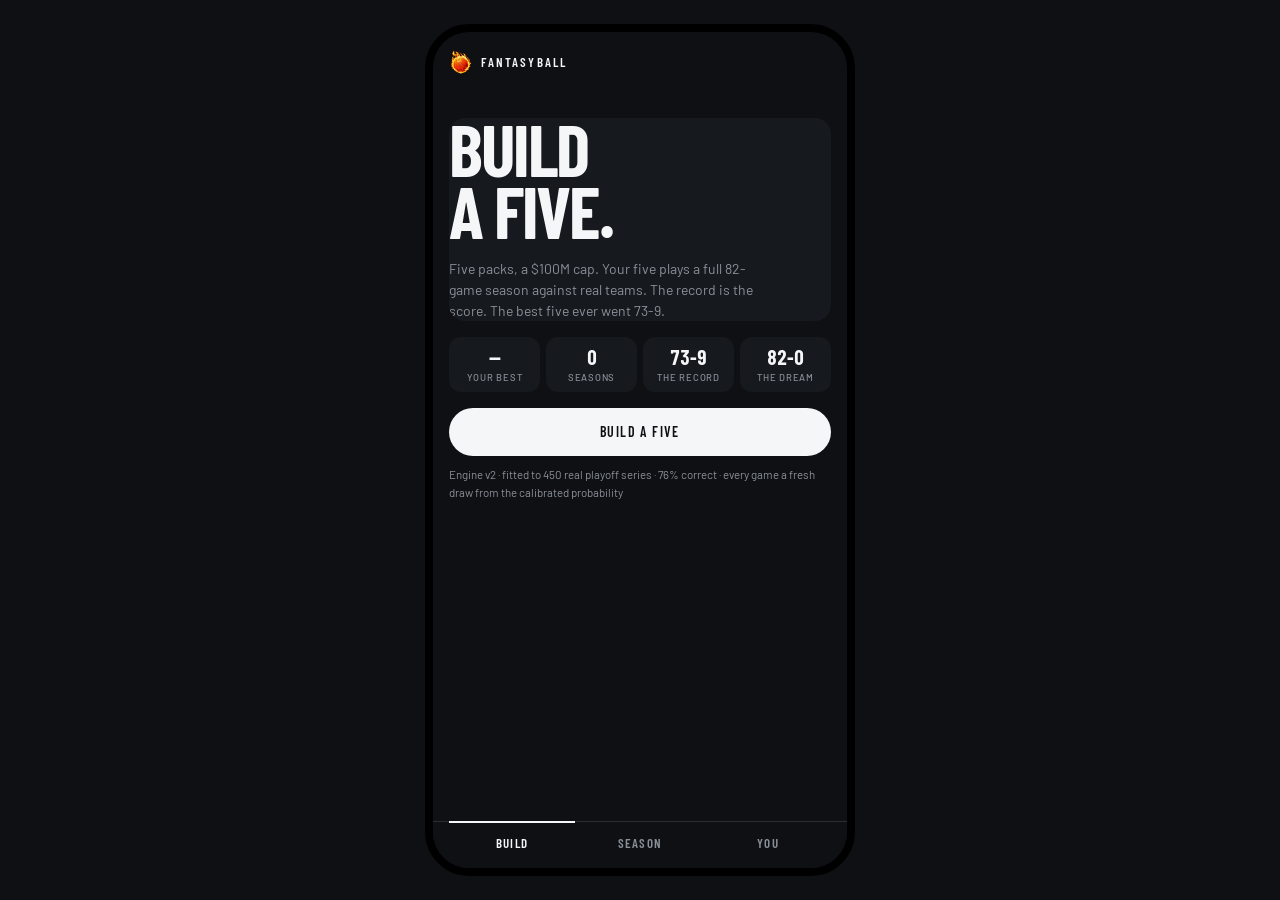
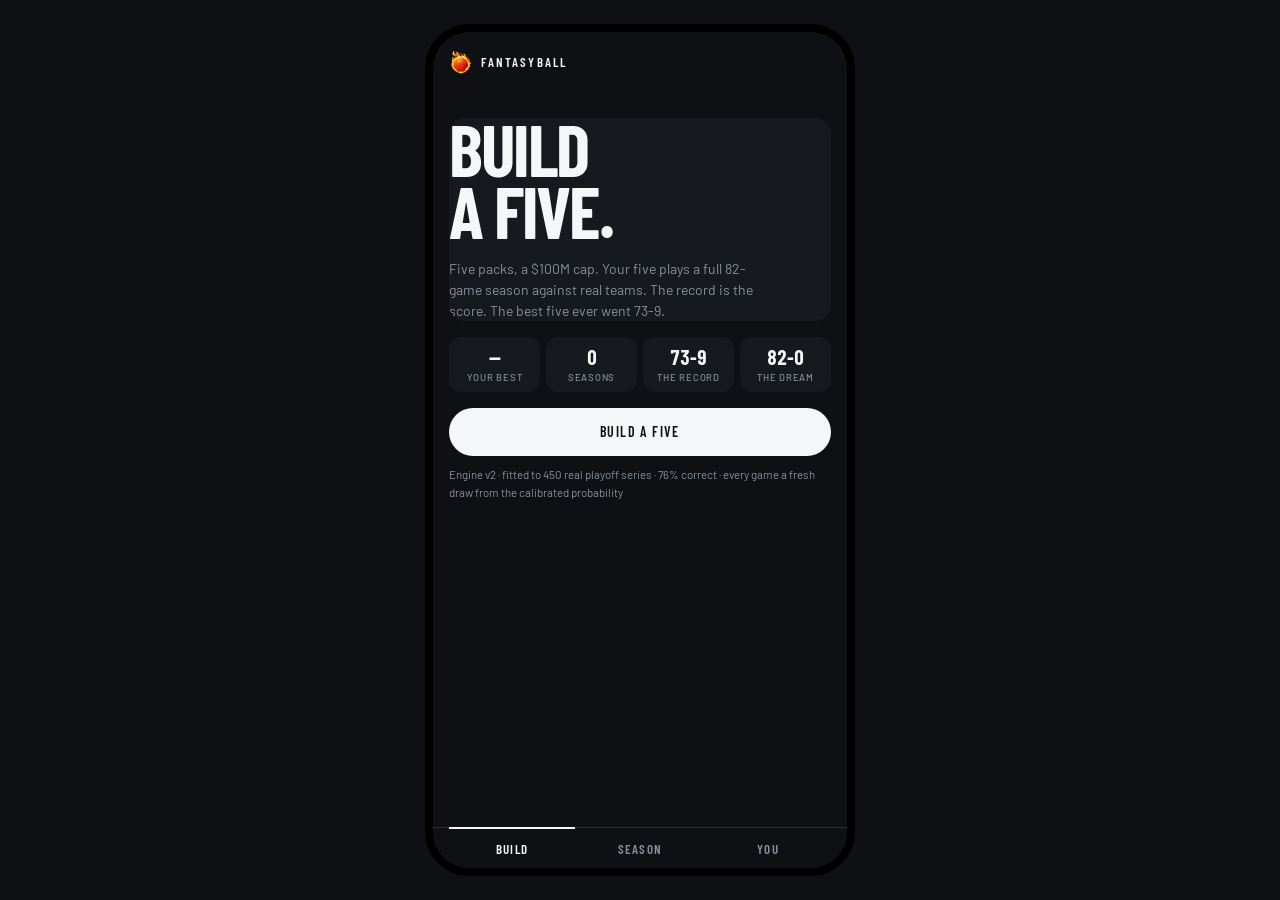
